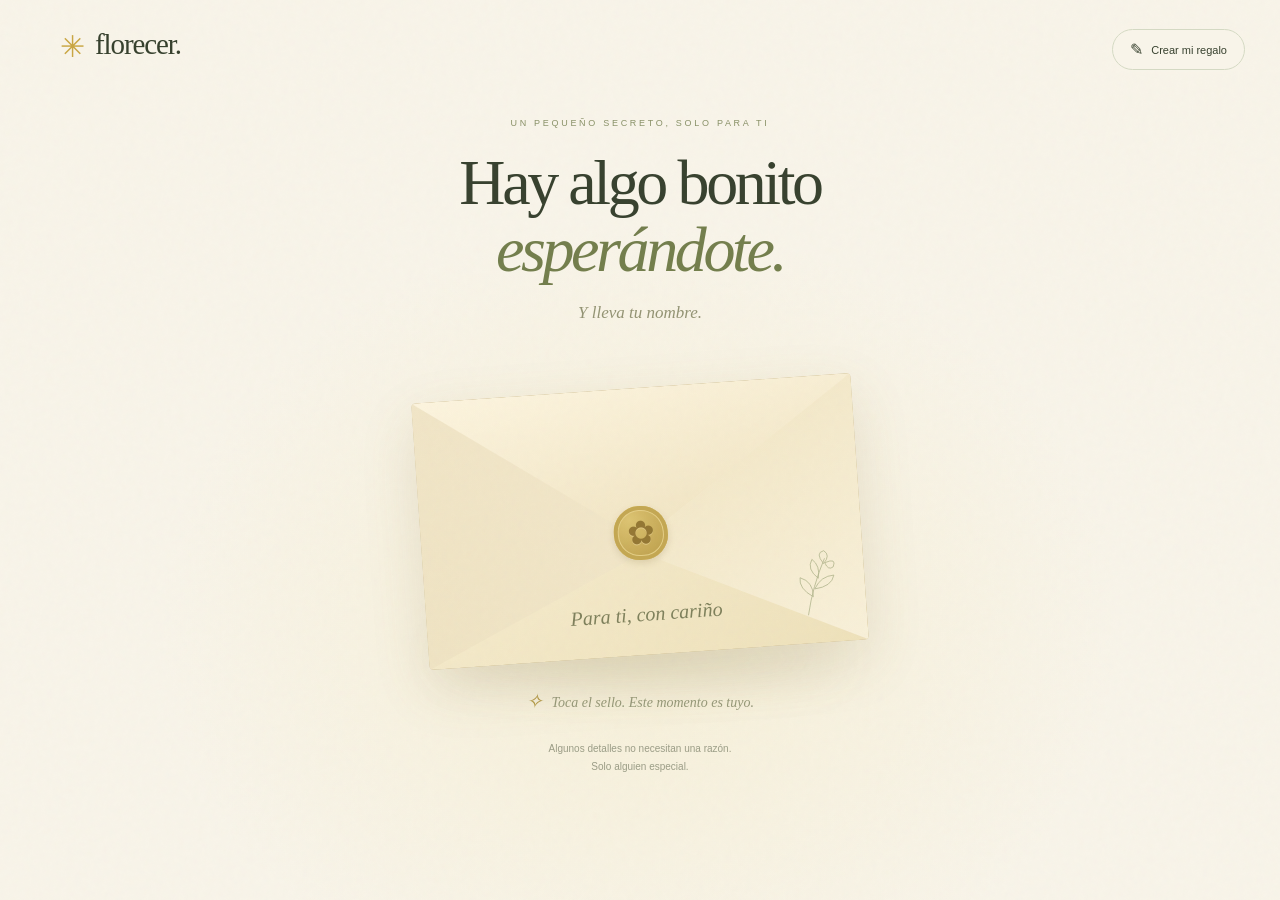
==== index.html @ d20fc28a "Add interactive 3D yellow flower gifts and standalone gift editor" ====
<!DOCTYPE html>
<html lang="es">
<head>
<meta charset="utf-8"><meta name="viewport" content="width=device-width,initial-scale=1"><meta name="theme-color" content="#f8f4e9">
<meta name="description" content="Un ramo de flores amarillas que guarda palabras para ti.">
<title>Un jardín solo para ti · florecer.</title>
<style>:root{--paper:#f8f4e9;--ink:#37412e;--muted:#7c816a;--olive:#737e4c;--line:#dedfca;--gold:#d2ad4f;--serif:Georgia,'Times New Roman',serif}*{box-sizing:border-box}body{margin:0;color:var(--ink);background:var(--paper);font-family:'Segoe UI',Arial,sans-serif;-webkit-font-smoothing:antialiased;overflow-x:clip}button,input,textarea{font:inherit}button{cursor:pointer;color:inherit}button:focus-visible,canvas:focus-visible{outline:2px solid #a88324;outline-offset:6px}button{touch-action:manipulation}button:disabled{cursor:default}[hidden]{display:none!important}::selection{background:#f1d995}body::before{content:"";position:fixed;inset:0;opacity:.13;pointer-events:none;z-index:6;background-image:url("data:image/svg+xml,%3Csvg viewBox='0 0 180 180' xmlns='http://www.w3.org/2000/svg'%3E%3Cfilter id='n'%3E%3CfeTurbulence type='fractalNoise' baseFrequency='.72' numOctaves='3' stitchTiles='stitch'/%3E%3C/filter%3E%3Cpath fill='%23998e62' filter='url(%23n)' opacity='.2' d='M0 0h180v180H0z'/%3E%3C/svg%3E")}.brand-bar{height:92px;max-width:1400px;padding:0 60px;margin:auto;display:flex;justify-content:space-between;align-items:center;position:relative;z-index:8}.brand{font:29px var(--serif);letter-spacing:-1.1px}.brand>span{color:#c9a643;display:inline-block;font-size:30px;vertical-align:-3px;margin-right:5px}.brand-note{font-size:9px;color:#98997e;letter-spacing:2px}.eyebrow{font-size:9px;letter-spacing:2.7px;color:#899167;font-weight:500;margin:0 0 22px}h1{font:normal clamp(48px,5.7vw,77px)/1.04 var(--serif);letter-spacing:-3.4px;margin:0}h1 em{color:var(--olive);font-weight:400}button{transition:background .2s,transform .2s}.primary{border:1px solid #485739;border-radius:4px;background:#485739;color:#fffbed;padding:16px 24px;font-size:12px;display:inline-flex;align-items:center;justify-content:center;gap:28px;min-height:49px}.primary:hover{background:#5d6b45;transform:translateY(-2px)}.primary span{font-size:20px}.welcome{min-height:calc(100svh - 92px);text-align:center;padding:26px 24px 30px;display:flex;align-items:center;flex-direction:column;background:radial-gradient(ellipse at 50% 66%,#f2e5b050,transparent 53%)}.intro-copy{position:relative;z-index:2}.welcome h1{font-size:clamp(47px,5vw,67px)}.welcome-name{font:italic 17px var(--serif);color:#939373;margin:20px 0 0;overflow-wrap:anywhere}.envelope-scene{width:min(440px,84vw);height:292px;position:relative;perspective:1400px;margin-top:40px;flex:none}.envelope{border:0;padding:0;position:absolute;inset:25px 0 0;display:block;background:transparent;text-align:center;transform:rotate(-4deg);transition:transform .9s;isolation:isolate}.envelope:hover{transform:rotate(-2deg) translateY(-5px)}.envelope-back,.envelope-front,.envelope-fold-left,.envelope-fold-right,.envelope-flap{position:absolute;inset:0;border-radius:4px;display:block}.envelope-back{background:#d9c99f;border:1px solid #d5c59c;box-shadow:0 20px 55px #7d6e3626}.envelope-front{background:linear-gradient(145deg,#f8efd5,#eee1ba);clip-path:polygon(0 0,50% 53%,100% 0,100% 100%,0 100%);z-index:4}.envelope-fold-left{background:linear-gradient(45deg,#efe3c3,#f3e8cd);clip-path:polygon(0 0,55% 58%,0 100%);z-index:5}.envelope-fold-right{background:linear-gradient(145deg,#eee0b9,#f8f0d9);clip-path:polygon(100% 0,45% 58%,100% 100%);z-index:5}.envelope-flap{background:linear-gradient(170deg,#fcf4de,#e8d8ae);clip-path:polygon(0 0,100% 0,50% 57%);transform-origin:top;transition:transform 1s cubic-bezier(.4,0,.2,1),filter 1s;z-index:7;backface-visibility:visible;filter:drop-shadow(0 3px 1px #72653f24)}.wax-seal{position:absolute;left:calc(50% - 27px);top:calc(53% - 24px);width:54px;height:54px;border-radius:48% 50% 46% 48%;background:radial-gradient(circle at 30% 25%,#ddc472,#b89945);box-shadow:0 3px 7px #816f3c33,inset 0 0 0 4px #c4a752,inset 0 0 0 5px #e4ce85;display:grid;place-items:center;z-index:8;transition:opacity .35s,transform .6s}.wax-seal span{font-size:33px;color:#947733;text-shadow:0 1px #e0c883}.envelope-to{position:absolute;bottom:29px;left:30px;right:30px;font:italic 20px var(--serif);color:#7e805b;z-index:6;overflow-wrap:anywhere}.envelope-sprig{position:absolute;bottom:21px;right:24px;width:53px;transform:rotate(14deg);z-index:6;opacity:.55;pointer-events:none}.envelope-letter{position:absolute;top:12px;left:7%;width:86%;height:90%;background:#fffdf4;box-shadow:0 0 8px #66532f13;border:1px solid #e6debc;padding:28px 15px;display:flex;flex-direction:column;align-items:center;justify-content:center;z-index:2;transition:transform 1.1s .45s cubic-bezier(.3,.1,.2,1)}.letter-sprig{font-size:28px;color:#ccb457;margin-bottom:12px}.letter-teaser{font:italic 23px/1.3 var(--serif);color:#77834e}.letter-teaser-sign{font-size:10px;letter-spacing:.8px;color:#9c9a7d;margin-top:14px}.envelope-shadow{position:absolute;bottom:-20px;left:5%;width:90%;height:35px;background:#8b76452b;filter:blur(24px);border-radius:50%}.envelope-instruction{font:italic 14px var(--serif);color:#979a7a;margin-top:34px}.tiny-star{color:#b39842;font-size:20px;vertical-align:-1px;margin-right:5px}.welcome-foot{font-size:10px;line-height:1.8;color:#9b9d86;margin:27px 0 0}.envelope-scene.is-open .envelope{transform:rotate(0) translateY(24px);cursor:default}.envelope-scene.is-open .envelope-flap{transform:rotateX(180deg);filter:brightness(.97);z-index:1}.envelope-scene.is-open .wax-seal{opacity:0;transform:scale(1.4) rotate(25deg)}.envelope-scene.is-open .envelope-letter{transform:translateY(-125px)}.envelope-scene.is-open .envelope-to{opacity:.65}.reveal-button{margin-top:34px;animation:arrive .6s both}.welcome.leaving{animation:leave .7s both;pointer-events:none}.garden{max-width:1360px;padding:18px 60px 0;margin:auto;animation:arrive 1.2s both}.garden-heading{display:flex;align-items:flex-end;justify-content:space-between;gap:25px}.garden-heading h1{font-size:clamp(46px,4.4vw,64px)}.garden-heading .eyebrow{margin-bottom:17px}.garden-subtitle{font:italic 16px/1.7 var(--serif);color:#8e9376;max-width:250px;margin:0 35px 5px 0}.garden-layout{display:grid;grid-template-columns:1.2fr 1fr;align-items:center;gap:42px;margin-top:2px}.bouquet-panel{position:relative;min-width:0}.scene{position:relative;width:100%;height:590px;margin-top:-6px}.scene canvas{width:100%;height:100%;display:block;cursor:grab;touch-action:pan-y;position:relative;z-index:2}.scene canvas:active{cursor:grabbing}.scene-aura{position:absolute;inset:8% -10% 22%;background:radial-gradient(ellipse,#f1df9950,transparent 69%);pointer-events:none}.scene-spark{position:absolute;color:#c0ae66;pointer-events:none;font-size:23px}.spark-a{left:4%;top:28%}.spark-b{right:4%;top:65%;font-size:17px}.scene-controls{display:flex;justify-content:center;align-items:center;gap:14px;position:relative;z-index:3;margin-top:-24px}.scene-controls button{background:#f9f7ed;border:1px solid #dcdfcc;border-radius:50%;width:36px;height:36px;font:19px var(--serif)}.scene-controls button:hover{background:#eee8cf}.scene-controls span{font-size:10px;letter-spacing:.3px;color:#7b8566}.flower-picker{display:flex;justify-content:center;gap:8px;margin:22px 0 0;flex-wrap:wrap}.flower-choice{width:34px;height:34px;background:transparent;border:1px solid #d7daca;border-radius:50%;font:italic 13px var(--serif);position:relative}.flower-choice:hover,.flower-choice.selected{background:#e5d690;border-color:#bda24c;color:#4d5533;transform:translateY(-3px)}.flower-choice.found::after{content:"";position:absolute;bottom:-6px;left:calc(50% - 2px);width:4px;height:4px;background:#95a26b;border-radius:50%}.picker-caption{text-align:center;color:#92977d;font-size:10px;margin:17px 0 0;min-height:14px}.message-column{max-width:475px;padding-top:16px;position:relative}.message-card{background:#fffdf5;border:1px solid #e3dfc9;border-radius:2px;padding:37px 36px 27px;box-shadow:0 16px 45px #7b704b09;position:relative;transform:rotate(1deg);min-height:360px}.message-card::before{content:"";position:absolute;width:82px;height:23px;left:calc(50% - 41px);top:-12px;transform:rotate(-5deg);background:#e8dca48a}.message-card.changing{animation:card-in .5s}.card-corner{position:absolute;right:22px;top:21px;color:#c8b96b;font-size:23px}.card-category{font-size:8px;letter-spacing:1.8px;color:#9b9c79;margin:0 23px 22px 0}.message-card h2{font:normal 35px/1.15 var(--serif);letter-spacing:-1.2px;margin:0 0 24px;color:#657347;overflow-wrap:anywhere}.card-message{font:16px/1.85 var(--serif);color:#74785f;white-space:pre-wrap;overflow-wrap:anywhere;margin:0}.card-signature{font:italic 21px var(--serif);color:#89935d;margin:23px 0 0;overflow-wrap:anywhere}.card-bottom{display:flex;align-items:center;gap:11px;border-top:1px solid #e8e6d5;padding-top:17px;margin-top:24px;font-size:9px;letter-spacing:.3px;color:#999c81}.mini-flower{font-size:24px;color:#c4a952}.letter-link{border:0;border-bottom:1px solid #c4c9b0;background:transparent;color:#859071;padding:5px 0;font-size:10px;margin-top:22px}.completion{display:flex;gap:14px;align-items:center;margin-top:23px;color:#8c956d;animation:arrive .6s}.completion>span{font:36px var(--serif);color:#c4ac65}.completion p{font:italic 16px/1.5 var(--serif);margin:0}.completion strong{font-weight:400}.garden-footer{margin-top:40px;border-top:1px solid var(--line);padding:24px 0;display:flex;justify-content:space-between;gap:18px;font-size:10px;color:#92977c}.garden-footer button{padding:0;border:0;background:transparent;font-size:10px;color:#808c69}.scene-fallback{position:absolute;inset:0;display:flex;align-items:center;justify-content:center;flex-direction:column;text-align:center;color:#859066;gap:20px;font:italic 19px/1.6 var(--serif)}.scene-fallback>span{font-size:65px;letter-spacing:-15px}.petal-layer{position:fixed;inset:0;pointer-events:none;z-index:20;overflow:hidden}.falling-petal{position:absolute;left:var(--x);top:-30px;width:var(--s);height:calc(var(--s)*1.7);background:var(--color);border-radius:65% 15% 60% 20%;animation:fall var(--t) var(--delay) linear both}.no-js{background:#efe0a5;padding:20px;text-align:center}
@keyframes arrive{from{opacity:0;transform:translateY(18px)}to{opacity:1;transform:translateY(0)}}@keyframes leave{to{opacity:0;transform:translateY(-25px)}}@keyframes card-in{from{opacity:.4;transform:rotate(-1deg) translateY(8px)}to{opacity:1;transform:rotate(1deg)}}@keyframes fall{0%{opacity:0;transform:translate(0,-30px) rotate(0)}10%{opacity:.8}90%{opacity:.7}100%{opacity:0;transform:translate(var(--dx),110vh) rotate(630deg)}}
@media(min-width:1500px){.garden{padding-top:36px}.scene{height:660px}.welcome{padding-top:55px}.envelope-scene{margin-top:55px}}
@media(max-width:1000px){.brand-bar{padding:0 32px}.garden{padding:20px 32px 0}.garden-layout{gap:20px;grid-template-columns:1.1fr 1fr}.message-card{padding:31px 25px 24px}.scene{height:540px}.garden-subtitle{margin-right:0}.message-card h2{font-size:31px}.scene-controls{gap:8px}.scene-controls span{font-size:9px}}
@media(max-width:760px){.brand-bar{height:78px;padding:0 24px}.brand{font-size:26px}.brand-note{font-size:7px;letter-spacing:1.5px;max-width:100px;text-align:right;line-height:1.8}.welcome{padding:31px 20px 26px;min-height:calc(100svh - 78px)}.welcome h1{font-size:53px;letter-spacing:-2.7px}.welcome .eyebrow{font-size:8px;letter-spacing:1.7px}.welcome-name{font-size:16px}.envelope-scene{margin-top:44px;height:240px;width:min(380px,86vw)}.envelope-letter{padding:15px 12px}.letter-teaser{font-size:21px}.envelope-to{font-size:17px;bottom:24px}.envelope-sprig{width:42px;right:16px}.envelope-scene.is-open .envelope-letter{transform:translateY(-105px)}.welcome-foot{font-size:9px}.envelope-instruction{font-size:12px}.garden{padding:16px 21px 0}.garden-heading{display:block;text-align:center}.garden-heading h1{font-size:49px;letter-spacing:-2.5px}.garden-heading .eyebrow{font-size:8px;letter-spacing:2px;margin-bottom:16px}.garden-subtitle{font-size:13px;line-height:1.7;max-width:none;margin:17px 0 0}.garden-layout{display:flex;flex-direction:column;gap:31px}.bouquet-panel{width:100%;max-width:560px}.scene{height:500px;margin-top:-7px}.scene-controls{margin-top:-25px;gap:10px}.scene-controls span{font-size:9px}.scene-controls button{width:34px;height:34px}.flower-picker{gap:7px;margin-top:18px}.flower-choice{width:32px;height:32px}.picker-caption{font-size:9px}.message-column{padding-top:0;width:100%;max-width:500px}.message-card{min-height:0;padding:33px 27px 25px}.message-card h2{font-size:32px}.card-message{font-size:16px;line-height:1.8}.card-category{font-size:8px}.letter-link{font-size:11px}.garden-footer{margin-top:35px;flex-direction:column;align-items:center;font-size:9px;line-height:1.7;text-align:center;gap:14px}.garden-footer button{font-size:10px}.envelope-scene{flex-shrink:0}}
@media(max-width:380px){.welcome h1{font-size:45px}.envelope-scene{height:215px}.envelope-to{font-size:15px}.letter-teaser{font-size:18px}.scene{height:440px}.scene-controls{gap:6px}.scene-controls span{font-size:8px}.flower-picker{gap:5px}.flower-choice{width:29px;height:29px}.message-card{padding:31px 23px 24px}.brand-note{max-width:85px}}
.eyebrow{overflow-wrap:anywhere}.brand-bar,.garden,.welcome{overflow-x:clip}.welcome-name{transition:opacity .35s}.welcome:has(.envelope-scene.is-open) .welcome-name{opacity:0}
@media(max-width:760px){.garden-heading h1{font-size:clamp(34px,9.5vw,49px)}.welcome h1{font-size:clamp(44px,12vw,53px)}}
@media(prefers-reduced-motion:reduce){*,*::before,*::after{animation-duration:.01ms!important;animation-delay:0ms!important;transition-duration:.01ms!important;transition-delay:0ms!important;scroll-behavior:auto!important}.falling-petal{display:none}}
</style>
</head>
<body>
<noscript><p class="no-js">Este regalo necesita JavaScript para abrir su carta y sus flores. Ábrelo en tu navegador.</p></noscript>
<header class="brand-bar"><span class="brand"><span aria-hidden="true">✳</span> florecer.</span><span class="brand-note">HECHO PARA HACERTE SONREÍR</span></header>
<main>
  <section id="welcome" class="welcome" aria-labelledby="welcomeTitle">
    <div class="intro-copy"><p class="eyebrow">UN PEQUEÑO SECRETO, SOLO PARA TI</p><h1 id="welcomeTitle">Hay algo bonito<br><em>esperándote.</em></h1><p id="welcomeName" class="welcome-name">Y lleva tu nombre.</p></div>
    <div class="envelope-scene" id="envelopeScene">
      <div class="envelope-shadow"></div>
      <button class="envelope" id="openEnvelope" aria-label="Romper el sello y abrir la carta">
        <span class="envelope-back"></span>
        <span class="envelope-letter"><span class="letter-sprig" aria-hidden="true">✳</span><span class="letter-teaser">Hay personas que hacen<br>florecer lo que tocan.</span><span class="letter-teaser-sign">Tú eres una de ellas.</span></span>
        <span class="envelope-front"></span><span class="envelope-fold-left"></span><span class="envelope-fold-right"></span>
        <span class="envelope-flap"></span><span class="wax-seal"><span aria-hidden="true">✿</span></span>
        <span class="envelope-to" id="envelopeTo">Para ti, con cariño</span>
        <svg class="envelope-sprig" viewBox="0 0 100 140" aria-hidden="true"><g fill="none" stroke="#7a8851" stroke-width="1.4"><path d="M49 128Q47 73 60 17M52 92Q22 82 21 61Q47 64 52 92M52 77Q83 67 83 45Q59 51 52 77M55 56Q30 43 37 23Q55 32 55 56"/><path d="M60 27Q40 10 56 3Q71 9 60 27M62 25Q83 11 79 30Q71 39 62 25"/></g></svg>
      </button>
    </div>
    <div class="envelope-instruction" id="envelopeInstruction"><span class="tiny-star">✧</span> Toca el sello. Este momento es tuyo.</div>
    <button class="primary reveal-button" id="revealGarden" hidden>Descubrir mi ramo <span aria-hidden="true">↗</span></button>
    <p class="welcome-foot">Algunos detalles no necesitan una razón.<br>Solo alguien especial.</p>
  </section>
  <section id="garden" class="garden" hidden aria-labelledby="gardenTitle">
    <div class="garden-heading"><div><p class="eyebrow" id="gardenFor">UN JARDÍN SOLO PARA TI</p><h1 id="gardenTitle">Un poquito de sol.<br><em>Mucho cariño.</em></h1></div><p class="garden-subtitle">Ocho flores. Ocho cosas bonitas.<br>Y todas tienen algo que decirte.</p></div>
    <div class="garden-layout">
      <section class="bouquet-panel" aria-label="Tu ramo interactivo">
        <div class="scene-aura"></div><span class="scene-spark spark-a" aria-hidden="true">✧</span><span class="scene-spark spark-b" aria-hidden="true">✧</span>
        <div id="scene" class="scene"><canvas id="bouquetCanvas" tabindex="0" aria-label="Ramo en tres dimensiones. Arrastra para girar. Toca una flor para abrirla. Usa las flechas del teclado para girar y Enter para descubrir una flor."></canvas><div id="sceneFallback" class="scene-fallback" hidden><span aria-hidden="true">🌻 🌷 🌼</span><p>Tu ramo guarda ocho mensajes.<br>Abre cada flor con los botones de abajo.</p></div></div>
        <div class="scene-controls"><button id="rotateLeft" aria-label="Girar ramo a la izquierda">↶</button><span id="sceneHint">Arrastra para girar · toca una flor</span><button id="rotateRight" aria-label="Girar ramo a la derecha">↷</button><button id="resetView" aria-label="Volver a la vista inicial">⟲</button></div>
        <div class="flower-picker" id="flowerPicker" aria-label="Abrir las flores del ramo"></div>
        <p class="picker-caption" id="progressText" aria-live="polite">Cada flor es una pequeña sorpresa.</p>
      </section>
      <aside class="message-column">
        <article class="message-card" id="messageCard"><div class="card-corner" aria-hidden="true">✧</div><p class="card-category" id="cardCategory">ANTES DE QUE ABRAS LAS FLORES…</p><h2 id="cardTitle" tabindex="-1">Qué bonito que existas.</h2><p class="card-message" id="cardMessage"></p><p class="card-signature" id="cardSignature"></p><div class="card-bottom"><span class="mini-flower" id="cardIcon" aria-hidden="true">✿</span><span id="cardFoot">Un ramo que no se marchita.</span></div></article>
        <button class="letter-link" id="readLetter">↗ Volver a mi dedicatoria</button>
        <div id="completion" class="completion" hidden><span aria-hidden="true">♡</span><p>Las encontraste todas.<br><strong>Ahora lleva contigo todo este cariño.</strong></p></div>
      </aside>
    </div>
    <footer class="garden-footer"><span>Las flores se quedan aquí. El cariño va contigo.</span><button id="replayGift">Volver a abrir mi regalo ↗</button></footer>
  </section>
</main>
<div id="petals" class="petal-layer" aria-hidden="true"></div>
<script type="application/json" id="giftConfig">{"name": "", "from": "Con todo mi cariño ♡", "message": "Te regalo estas flores amarillas para recordarte algo sencillo: el mundo es más bonito contigo en él.\n\nOjalá la vida te devuelva, en momentos felices, toda la luz que compartes. Que te sobren los abrazos sinceros y las razones para ilusionarte.\n\nCada flor guarda algo que quiero decirte. Tócalas, ábrelas y quédate un ratito en este pequeño jardín. Es solo tuyo.", "notes": [{"title": "Eres un poquito de sol.", "message": "Hay personas que llegan y hacen que un día cualquiera se sienta especial. Tú tienes esa forma tan bonita de iluminarlo todo, incluso sin darte cuenta."}, {"title": "Mereces cosas bonitas.", "message": "Un amor que te cuide, amistades que te abracen y días que te hagan sonreír. Ojalá nunca te conformes con menos cariño del que mereces."}, {"title": "Florece a tu ritmo.", "message": "No tienes que tener todas las respuestas hoy. Date tiempo, cuídate mucho y recuerda: hasta las flores más bonitas necesitan sus días de lluvia."}, {"title": "Me encanta que seas tú.", "message": "Tu risa, tus ocurrencias, tu manera de mirar el mundo. Hay detalles tuyos que hacen de ti alguien imposible de repetir. No los cambies."}, {"title": "Que te sobren los motivos.", "message": "Para reír hasta que te duela la barriga. Para celebrar una buena noticia. Para volver a empezar. Para sentir que la vida también sabe ser dulce contigo."}, {"title": "Tus sueños también florecerán.", "message": "Ojalá vayas encontrando el camino hacia todo eso que te emociona. Y cuando dudes, recuerda que dentro de ti hay mucho más de lo que a veces alcanzas a ver."}, {"title": "Un abrazo, en forma de flor.", "message": "Para esos días en los que necesitas un poquito de calma: aquí hay alguien que se alegra de que existas. Respira. No tienes que poder con todo a la vez."}, {"title": "Qué bonito coincidir contigo.", "message": "Entre tantas personas y tantos caminos, la vida tuvo el detalle de ponerte en el mío. Estas flores son una pequeña manera de decirte cuánto lo agradezco."}]}</script>
<script id="three-engine">/* Three.js r160.1 · MIT License
The MIT License

Copyright © 2010-2023 three.js authors

Permission is hereby granted, free of charge, to any person obtaining a copy
of this software and associated documentation files (the "Software"), to deal
in the Software without restriction, including without limitation the rights
to use, copy, modify, merge, publish, distribute, sublicense, and/or sell
copies of the Software, and to permit persons to whom the Software is
furnished to do so, subject to the following conditions:

The above copyright notice and this permission notice shall be included in
all copies or substantial portions of the Software.

THE SOFTWARE IS PROVIDED "AS IS", WITHOUT WARRANTY OF ANY KIND, EXPRESS OR
IMPLIED, INCLUDING BUT NOT LIMITED TO THE WARRANTIES OF MERCHANTABILITY,
FITNESS FOR A PARTICULAR PURPOSE AND NONINFRINGEMENT. IN NO EVENT SHALL THE
AUTHORS OR COPYRIGHT HOLDERS BE LIABLE FOR ANY CLAIM, DAMAGES OR OTHER
LIABILITY, WHETHER IN AN ACTION OF CONTRACT, TORT OR OTHERWISE, ARISING FROM,
OUT OF OR IN CONNECTION WITH THE SOFTWARE OR THE USE OR OTHER DEALINGS IN
THE SOFTWARE.

*/
console.warn('Scripts "build/three.js" and "build/three.min.js" are deprecated with r150+, and will be removed with r160. Please use ES Modules or alternatives: https://threejs.org/docs/index.html#manual/en/introduction/Installation'),
/**
 * @license
 * Copyright 2010-2023 Three.js Authors
 * SPDX-License-Identifier: MIT
 */
function(t,e){"object"==typeof exports&&"undefined"!=typeof module?e(exports):"function"==typeof define&&define.amd?define(["exports"],e):e((t="undefined"!=typeof globalThis?globalThis:t||self).THREE={})}(this,(function(t){"use strict";const e="160",n=1,i=2,r=3,s=0,a=1,o=100,l=204,c=205,h=0,u=1,d=2,p=0,m=1,f=2,g=3,_=4,v=5,x=6,y="attached",M="detached",S=300,b=301,T=302,E=303,w=304,A=306,R=1e3,C=1001,L=1002,P=1003,I=1004,U=1005,D=1006,N=1007,O=1008,F=1009,B=1012,z=1013,G=1014,H=1015,V=1016,k=1017,W=1018,X=1020,j=1023,q=1026,Y=1027,Z=1029,J=1031,K=1033,$=33776,Q=33777,tt=33778,et=33779,nt=35840,it=35841,rt=35842,st=35843,at=36196,ot=37492,lt=37496,ct=37808,ht=37809,ut=37810,dt=37811,pt=37812,mt=37813,ft=37814,gt=37815,_t=37816,vt=37817,xt=37818,yt=37819,Mt=37820,St=37821,bt=36492,Tt=36494,Et=36495,wt=36284,At=36285,Rt=36286,Ct=2300,Lt=2301,Pt=2302,It=2400,Ut=2401,Dt=2402,Nt=2500,Ot=2501,Ft=3e3,Bt=3001,zt="",Gt="srgb",Ht="srgb-linear",Vt="display-p3",kt="display-p3-linear",Wt="linear",Xt="srgb",jt="rec709",qt="p3",Yt=7680,Zt=35044,Jt="300 es",Kt=1035,$t=2e3,Qt=2001;class te{addEventListener(t,e){void 0===this._listeners&&(this._listeners={});const n=this._listeners;void 0===n[t]&&(n[t]=[]),-1===n[t].indexOf(e)&&n[t].push(e)}hasEventListener(t,e){if(void 0===this._listeners)return!1;const n=this._listeners;return void 0!==n[t]&&-1!==n[t].indexOf(e)}removeEventListener(t,e){if(void 0===this._listeners)return;const n=this._listeners[t];if(void 0!==n){const t=n.indexOf(e);-1!==t&&n.splice(t,1)}}dispatchEvent(t){if(void 0===this._listeners)return;const e=this._listeners[t.type];if(void 0!==e){t.target=this;const n=e.slice(0);for(let e=0,i=n.length;e<i;e++)n[e].call(this,t);t.target=null}}}const ee=["00","01","02","03","04","05","06","07","08","09","0a","0b","0c","0d","0e","0f","10","11","12","13","14","15","16","17","18","19","1a","1b","1c","1d","1e","1f","20","21","22","23","24","25","26","27","28","29","2a","2b","2c","2d","2e","2f","30","31","32","33","34","35","36","37","38","39","3a","3b","3c","3d","3e","3f","40","41","42","43","44","45","46","47","48","49","4a","4b","4c","4d","4e","4f","50","51","52","53","54","55","56","57","58","59","5a","5b","5c","5d","5e","5f","60","61","62","63","64","65","66","67","68","69","6a","6b","6c","6d","6e","6f","70","71","72","73","74","75","76","77","78","79","7a","7b","7c","7d","7e","7f","80","81","82","83","84","85","86","87","88","89","8a","8b","8c","8d","8e","8f","90","91","92","93","94","95","96","97","98","99","9a","9b","9c","9d","9e","9f","a0","a1","a2","a3","a4","a5","a6","a7","a8","a9","aa","ab","ac","ad","ae","af","b0","b1","b2","b3","b4","b5","b6","b7","b8","b9","ba","bb","bc","bd","be","bf","c0","c1","c2","c3","c4","c5","c6","c7","c8","c9","ca","cb","cc","cd","ce","cf","d0","d1","d2","d3","d4","d5","d6","d7","d8","d9","da","db","dc","dd","de","df","e0","e1","e2","e3","e4","e5","e6","e7","e8","e9","ea","eb","ec","ed","ee","ef","f0","f1","f2","f3","f4","f5","f6","f7","f8","f9","fa","fb","fc","fd","fe","ff"];let ne=1234567;const ie=Math.PI/180,re=180/Math.PI;function se(){const t=4294967295*Math.random()|0,e=4294967295*Math.random()|0,n=4294967295*Math.random()|0,i=4294967295*Math.random()|0;return(ee[255&t]+ee[t>>8&255]+ee[t>>16&255]+ee[t>>24&255]+"-"+ee[255&e]+ee[e>>8&255]+"-"+ee[e>>16&15|64]+ee[e>>24&255]+"-"+ee[63&n|128]+ee[n>>8&255]+"-"+ee[n>>16&255]+ee[n>>24&255]+ee[255&i]+ee[i>>8&255]+ee[i>>16&255]+ee[i>>24&255]).toLowerCase()}function ae(t,e,n){return Math.max(e,Math.min(n,t))}function oe(t,e){return(t%e+e)%e}function le(t,e,n){return(1-n)*t+n*e}function ce(t){return 0==(t&t-1)&&0!==t}function he(t){return Math.pow(2,Math.floor(Math.log(t)/Math.LN2))}function ue(t,e){switch(e.constructor){case Float32Array:return t;case Uint32Array:return t/4294967295;case Uint16Array:return t/65535;case Uint8Array:return t/255;case Int32Array:return Math.max(t/2147483647,-1);case Int16Array:return Math.max(t/32767,-1);case Int8Array:return Math.max(t/127,-1);default:throw new Error("Invalid component type.")}}function de(t,e){switch(e.constructor){case Float32Array:return t;case Uint32Array:return Math.round(4294967295*t);case Uint16Array:return Math.round(65535*t);case Uint8Array:return Math.round(255*t);case Int32Array:return Math.round(2147483647*t);case Int16Array:return Math.round(32767*t);case Int8Array:return Math.round(127*t);default:throw new Error("Invalid component type.")}}const pe={DEG2RAD:ie,RAD2DEG:re,generateUUID:se,clamp:ae,euclideanModulo:oe,mapLinear:function(t,e,n,i,r){return i+(t-e)*(r-i)/(n-e)},inverseLerp:function(t,e,n){return t!==e?(n-t)/(e-t):0},lerp:le,damp:function(t,e,n,i){return le(t,e,1-Math.exp(-n*i))},pingpong:function(t,e=1){return e-Math.abs(oe(t,2*e)-e)},smoothstep:function(t,e,n){return t<=e?0:t>=n?1:(t=(t-e)/(n-e))*t*(3-2*t)},smootherstep:function(t,e,n){return t<=e?0:t>=n?1:(t=(t-e)/(n-e))*t*t*(t*(6*t-15)+10)},randInt:function(t,e){return t+Math.floor(Math.random()*(e-t+1))},randFloat:function(t,e){return t+Math.random()*(e-t)},randFloatSpread:function(t){return t*(.5-Math.random())},seededRandom:function(t){void 0!==t&&(ne=t);let e=ne+=1831565813;return e=Math.imul(e^e>>>15,1|e),e^=e+Math.imul(e^e>>>7,61|e),((e^e>>>14)>>>0)/4294967296},degToRad:function(t){return t*ie},radToDeg:function(t){return t*re},isPowerOfTwo:ce,ceilPowerOfTwo:function(t){return Math.pow(2,Math.ceil(Math.log(t)/Math.LN2))},floorPowerOfTwo:he,setQuaternionFromProperEuler:function(t,e,n,i,r){const s=Math.cos,a=Math.sin,o=s(n/2),l=a(n/2),c=s((e+i)/2),h=a((e+i)/2),u=s((e-i)/2),d=a((e-i)/2),p=s((i-e)/2),m=a((i-e)/2);switch(r){case"XYX":t.set(o*h,l*u,l*d,o*c);break;case"YZY":t.set(l*d,o*h,l*u,o*c);break;case"ZXZ":t.set(l*u,l*d,o*h,o*c);break;case"XZX":t.set(o*h,l*m,l*p,o*c);break;case"YXY":t.set(l*p,o*h,l*m,o*c);break;case"ZYZ":t.set(l*m,l*p,o*h,o*c);break;default:console.warn("THREE.MathUtils: .setQuaternionFromProperEuler() encountered an unknown order: "+r)}},normalize:de,denormalize:ue};class me{constructor(t=0,e=0){me.prototype.isVector2=!0,this.x=t,this.y=e}get width(){return this.x}set width(t){this.x=t}get height(){return this.y}set height(t){this.y=t}set(t,e){return this.x=t,this.y=e,this}setScalar(t){return this.x=t,this.y=t,this}setX(t){return this.x=t,this}setY(t){return this.y=t,this}setComponent(t,e){switch(t){case 0:this.x=e;break;case 1:this.y=e;break;default:throw new Error("index is out of range: "+t)}return this}getComponent(t){switch(t){case 0:return this.x;case 1:return this.y;default:throw new Error("index is out of range: "+t)}}clone(){return new this.constructor(this.x,this.y)}copy(t){return this.x=t.x,this.y=t.y,this}add(t){return this.x+=t.x,this.y+=t.y,this}addScalar(t){return this.x+=t,this.y+=t,this}addVectors(t,e){return this.x=t.x+e.x,this.y=t.y+e.y,this}addScaledVector(t,e){return this.x+=t.x*e,this.y+=t.y*e,this}sub(t){return this.x-=t.x,this.y-=t.y,this}subScalar(t){return this.x-=t,this.y-=t,this}subVectors(t,e){return this.x=t.x-e.x,this.y=t.y-e.y,this}multiply(t){return this.x*=t.x,this.y*=t.y,this}multiplyScalar(t){return this.x*=t,this.y*=t,this}divide(t){return this.x/=t.x,this.y/=t.y,this}divideScalar(t){return this.multiplyScalar(1/t)}applyMatrix3(t){const e=this.x,n=this.y,i=t.elements;return this.x=i[0]*e+i[3]*n+i[6],this.y=i[1]*e+i[4]*n+i[7],this}min(t){return this.x=Math.min(this.x,t.x),this.y=Math.min(this.y,t.y),this}max(t){return this.x=Math.max(this.x,t.x),this.y=Math.max(this.y,t.y),this}clamp(t,e){return this.x=Math.max(t.x,Math.min(e.x,this.x)),this.y=Math.max(t.y,Math.min(e.y,this.y)),this}clampScalar(t,e){return this.x=Math.max(t,Math.min(e,this.x)),this.y=Math.max(t,Math.min(e,this.y)),this}clampLength(t,e){const n=this.length();return this.divideScalar(n||1).multiplyScalar(Math.max(t,Math.min(e,n)))}floor(){return this.x=Math.floor(this.x),this.y=Math.floor(this.y),this}ceil(){return this.x=Math.ceil(this.x),this.y=Math.ceil(this.y),this}round(){return this.x=Math.round(this.x),this.y=Math.round(this.y),this}roundToZero(){return this.x=Math.trunc(this.x),this.y=Math.trunc(this.y),this}negate(){return this.x=-this.x,this.y=-this.y,this}dot(t){return this.x*t.x+this.y*t.y}cross(t){return this.x*t.y-this.y*t.x}lengthSq(){return this.x*this.x+this.y*this.y}length(){return Math.sqrt(this.x*this.x+this.y*this.y)}manhattanLength(){return Math.abs(this.x)+Math.abs(this.y)}normalize(){return this.divideScalar(this.length()||1)}angle(){return Math.atan2(-this.y,-this.x)+Math.PI}angleTo(t){const e=Math.sqrt(this.lengthSq()*t.lengthSq());if(0===e)return Math.PI/2;const n=this.dot(t)/e;return Math.acos(ae(n,-1,1))}distanceTo(t){return Math.sqrt(this.distanceToSquared(t))}distanceToSquared(t){const e=this.x-t.x,n=this.y-t.y;return e*e+n*n}manhattanDistanceTo(t){return Math.abs(this.x-t.x)+Math.abs(this.y-t.y)}setLength(t){return this.normalize().multiplyScalar(t)}lerp(t,e){return this.x+=(t.x-this.x)*e,this.y+=(t.y-this.y)*e,this}lerpVectors(t,e,n){return this.x=t.x+(e.x-t.x)*n,this.y=t.y+(e.y-t.y)*n,this}equals(t){return t.x===this.x&&t.y===this.y}fromArray(t,e=0){return this.x=t[e],this.y=t[e+1],this}toArray(t=[],e=0){return t[e]=this.x,t[e+1]=this.y,t}fromBufferAttribute(t,e){return this.x=t.getX(e),this.y=t.getY(e),this}rotateAround(t,e){const n=Math.cos(e),i=Math.sin(e),r=this.x-t.x,s=this.y-t.y;return this.x=r*n-s*i+t.x,this.y=r*i+s*n+t.y,this}random(){return this.x=Math.random(),this.y=Math.random(),this}*[Symbol.iterator](){yield this.x,yield this.y}}class fe{constructor(t,e,n,i,r,s,a,o,l){fe.prototype.isMatrix3=!0,this.elements=[1,0,0,0,1,0,0,0,1],void 0!==t&&this.set(t,e,n,i,r,s,a,o,l)}set(t,e,n,i,r,s,a,o,l){const c=this.elements;return c[0]=t,c[1]=i,c[2]=a,c[3]=e,c[4]=r,c[5]=o,c[6]=n,c[7]=s,c[8]=l,this}identity(){return this.set(1,0,0,0,1,0,0,0,1),this}copy(t){const e=this.elements,n=t.elements;return e[0]=n[0],e[1]=n[1],e[2]=n[2],e[3]=n[3],e[4]=n[4],e[5]=n[5],e[6]=n[6],e[7]=n[7],e[8]=n[8],this}extractBasis(t,e,n){return t.setFromMatrix3Column(this,0),e.setFromMatrix3Column(this,1),n.setFromMatrix3Column(this,2),this}setFromMatrix4(t){const e=t.elements;return this.set(e[0],e[4],e[8],e[1],e[5],e[9],e[2],e[6],e[10]),this}multiply(t){return this.multiplyMatrices(this,t)}premultiply(t){return this.multiplyMatrices(t,this)}multiplyMatrices(t,e){const n=t.elements,i=e.elements,r=this.elements,s=n[0],a=n[3],o=n[6],l=n[1],c=n[4],h=n[7],u=n[2],d=n[5],p=n[8],m=i[0],f=i[3],g=i[6],_=i[1],v=i[4],x=i[7],y=i[2],M=i[5],S=i[8];return r[0]=s*m+a*_+o*y,r[3]=s*f+a*v+o*M,r[6]=s*g+a*x+o*S,r[1]=l*m+c*_+h*y,r[4]=l*f+c*v+h*M,r[7]=l*g+c*x+h*S,r[2]=u*m+d*_+p*y,r[5]=u*f+d*v+p*M,r[8]=u*g+d*x+p*S,this}multiplyScalar(t){const e=this.elements;return e[0]*=t,e[3]*=t,e[6]*=t,e[1]*=t,e[4]*=t,e[7]*=t,e[2]*=t,e[5]*=t,e[8]*=t,this}determinant(){const t=this.elements,e=t[0],n=t[1],i=t[2],r=t[3],s=t[4],a=t[5],o=t[6],l=t[7],c=t[8];return e*s*c-e*a*l-n*r*c+n*a*o+i*r*l-i*s*o}invert(){const t=this.elements,e=t[0],n=t[1],i=t[2],r=t[3],s=t[4],a=t[5],o=t[6],l=t[7],c=t[8],h=c*s-a*l,u=a*o-c*r,d=l*r-s*o,p=e*h+n*u+i*d;if(0===p)return this.set(0,0,0,0,0,0,0,0,0);const m=1/p;return t[0]=h*m,t[1]=(i*l-c*n)*m,t[2]=(a*n-i*s)*m,t[3]=u*m,t[4]=(c*e-i*o)*m,t[5]=(i*r-a*e)*m,t[6]=d*m,t[7]=(n*o-l*e)*m,t[8]=(s*e-n*r)*m,this}transpose(){let t;const e=this.elements;return t=e[1],e[1]=e[3],e[3]=t,t=e[2],e[2]=e[6],e[6]=t,t=e[5],e[5]=e[7],e[7]=t,this}getNormalMatrix(t){return this.setFromMatrix4(t).invert().transpose()}transposeIntoArray(t){const e=this.elements;return t[0]=e[0],t[1]=e[3],t[2]=e[6],t[3]=e[1],t[4]=e[4],t[5]=e[7],t[6]=e[2],t[7]=e[5],t[8]=e[8],this}setUvTransform(t,e,n,i,r,s,a){const o=Math.cos(r),l=Math.sin(r);return this.set(n*o,n*l,-n*(o*s+l*a)+s+t,-i*l,i*o,-i*(-l*s+o*a)+a+e,0,0,1),this}scale(t,e){return this.premultiply(ge.makeScale(t,e)),this}rotate(t){return this.premultiply(ge.makeRotation(-t)),this}translate(t,e){return this.premultiply(ge.makeTranslation(t,e)),this}makeTranslation(t,e){return t.isVector2?this.set(1,0,t.x,0,1,t.y,0,0,1):this.set(1,0,t,0,1,e,0,0,1),this}makeRotation(t){const e=Math.cos(t),n=Math.sin(t);return this.set(e,-n,0,n,e,0,0,0,1),this}makeScale(t,e){return this.set(t,0,0,0,e,0,0,0,1),this}equals(t){const e=this.elements,n=t.elements;for(let t=0;t<9;t++)if(e[t]!==n[t])return!1;return!0}fromArray(t,e=0){for(let n=0;n<9;n++)this.elements[n]=t[n+e];return this}toArray(t=[],e=0){const n=this.elements;return t[e]=n[0],t[e+1]=n[1],t[e+2]=n[2],t[e+3]=n[3],t[e+4]=n[4],t[e+5]=n[5],t[e+6]=n[6],t[e+7]=n[7],t[e+8]=n[8],t}clone(){return(new this.constructor).fromArray(this.elements)}}const ge=new fe;function _e(t){for(let e=t.length-1;e>=0;--e)if(t[e]>=65535)return!0;return!1}const ve={Int8Array:Int8Array,Uint8Array:Uint8Array,Uint8ClampedArray:Uint8ClampedArray,Int16Array:Int16Array,Uint16Array:Uint16Array,Int32Array:Int32Array,Uint32Array:Uint32Array,Float32Array:Float32Array,Float64Array:Float64Array};function xe(t,e){return new ve[t](e)}function ye(t){return document.createElementNS("http://www.w3.org/1999/xhtml",t)}function Me(){const t=ye("canvas");return t.style.display="block",t}const Se={};function be(t){t in Se||(Se[t]=!0,console.warn(t))}const Te=(new fe).set(.8224621,.177538,0,.0331941,.9668058,0,.0170827,.0723974,.9105199),Ee=(new fe).set(1.2249401,-.2249404,0,-.0420569,1.0420571,0,-.0196376,-.0786361,1.0982735),we={[Ht]:{transfer:Wt,primaries:jt,toReference:t=>t,fromReference:t=>t},[Gt]:{transfer:Xt,primaries:jt,toReference:t=>t.convertSRGBToLinear(),fromReference:t=>t.convertLinearToSRGB()},[kt]:{transfer:Wt,primaries:qt,toReference:t=>t.applyMatrix3(Ee),fromReference:t=>t.applyMatrix3(Te)},[Vt]:{transfer:Xt,primaries:qt,toReference:t=>t.convertSRGBToLinear().applyMatrix3(Ee),fromReference:t=>t.applyMatrix3(Te).convertLinearToSRGB()}},Ae=new Set([Ht,kt]),Re={enabled:!0,_workingColorSpace:Ht,get workingColorSpace(){return this._workingColorSpace},set workingColorSpace(t){if(!Ae.has(t))throw new Error(`Unsupported working color space, "${t}".`);this._workingColorSpace=t},convert:function(t,e,n){if(!1===this.enabled||e===n||!e||!n)return t;const i=we[e].toReference;return(0,we[n].fromReference)(i(t))},fromWorkingColorSpace:function(t,e){return this.convert(t,this._workingColorSpace,e)},toWorkingColorSpace:function(t,e){return this.convert(t,e,this._workingColorSpace)},getPrimaries:function(t){return we[t].primaries},getTransfer:function(t){return t===zt?Wt:we[t].transfer}};function Ce(t){return t<.04045?.0773993808*t:Math.pow(.9478672986*t+.0521327014,2.4)}function Le(t){return t<.0031308?12.92*t:1.055*Math.pow(t,.41666)-.055}let Pe;class Ie{static getDataURL(t){if(/^data:/i.test(t.src))return t.src;if("undefined"==typeof HTMLCanvasElement)return t.src;let e;if(t instanceof HTMLCanvasElement)e=t;else{void 0===Pe&&(Pe=ye("canvas")),Pe.width=t.width,Pe.height=t.height;const n=Pe.getContext("2d");t instanceof ImageData?n.putImageData(t,0,0):n.drawImage(t,0,0,t.width,t.height),e=Pe}return e.width>2048||e.height>2048?(console.warn("THREE.ImageUtils.getDataURL: Image converted to jpg for performance reasons",t),e.toDataURL("image/jpeg",.6)):e.toDataURL("image/png")}static sRGBToLinear(t){if("undefined"!=typeof HTMLImageElement&&t instanceof HTMLImageElement||"undefined"!=typeof HTMLCanvasElement&&t instanceof HTMLCanvasElement||"undefined"!=typeof ImageBitmap&&t instanceof ImageBitmap){const e=ye("canvas");e.width=t.width,e.height=t.height;const n=e.getContext("2d");n.drawImage(t,0,0,t.width,t.height);const i=n.getImageData(0,0,t.width,t.height),r=i.data;for(let t=0;t<r.length;t++)r[t]=255*Ce(r[t]/255);return n.putImageData(i,0,0),e}if(t.data){const e=t.data.slice(0);for(let t=0;t<e.length;t++)e instanceof Uint8Array||e instanceof Uint8ClampedArray?e[t]=Math.floor(255*Ce(e[t]/255)):e[t]=Ce(e[t]);return{data:e,width:t.width,height:t.height}}return console.warn("THREE.ImageUtils.sRGBToLinear(): Unsupported image type. No color space conversion applied."),t}}let Ue=0;class De{constructor(t=null){this.isSource=!0,Object.defineProperty(this,"id",{value:Ue++}),this.uuid=se(),this.data=t,this.version=0}set needsUpdate(t){!0===t&&this.version++}toJSON(t){const e=void 0===t||"string"==typeof t;if(!e&&void 0!==t.images[this.uuid])return t.images[this.uuid];const n={uuid:this.uuid,url:""},i=this.data;if(null!==i){let t;if(Array.isArray(i)){t=[];for(let e=0,n=i.length;e<n;e++)i[e].isDataTexture?t.push(Ne(i[e].image)):t.push(Ne(i[e]))}else t=Ne(i);n.url=t}return e||(t.images[this.uuid]=n),n}}function Ne(t){return"undefined"!=typeof HTMLImageElement&&t instanceof HTMLImageElement||"undefined"!=typeof HTMLCanvasElement&&t instanceof HTMLCanvasElement||"undefined"!=typeof ImageBitmap&&t instanceof ImageBitmap?Ie.getDataURL(t):t.data?{data:Array.from(t.data),width:t.width,height:t.height,type:t.data.constructor.name}:(console.warn("THREE.Texture: Unable to serialize Texture."),{})}let Oe=0;class Fe extends te{constructor(t=Fe.DEFAULT_IMAGE,e=Fe.DEFAULT_MAPPING,n=1001,i=1001,r=1006,s=1008,a=1023,o=1009,l=Fe.DEFAULT_ANISOTROPY,c=""){super(),this.isTexture=!0,Object.defineProperty(this,"id",{value:Oe++}),this.uuid=se(),this.name="",this.source=new De(t),this.mipmaps=[],this.mapping=e,this.channel=0,this.wrapS=n,this.wrapT=i,this.magFilter=r,this.minFilter=s,this.anisotropy=l,this.format=a,this.internalFormat=null,this.type=o,this.offset=new me(0,0),this.repeat=new me(1,1),this.center=new me(0,0),this.rotation=0,this.matrixAutoUpdate=!0,this.matrix=new fe,this.generateMipmaps=!0,this.premultiplyAlpha=!1,this.flipY=!0,this.unpackAlignment=4,"string"==typeof c?this.colorSpace=c:(be("THREE.Texture: Property .encoding has been replaced by .colorSpace."),this.colorSpace=c===Bt?Gt:zt),this.userData={},this.version=0,this.onUpdate=null,this.isRenderTargetTexture=!1,this.needsPMREMUpdate=!1}get image(){return this.source.data}set image(t=null){this.source.data=t}updateMatrix(){this.matrix.setUvTransform(this.offset.x,this.offset.y,this.repeat.x,this.repeat.y,this.rotation,this.center.x,this.center.y)}clone(){return(new this.constructor).copy(this)}copy(t){return this.name=t.name,this.source=t.source,this.mipmaps=t.mipmaps.slice(0),this.mapping=t.mapping,this.channel=t.channel,this.wrapS=t.wrapS,this.wrapT=t.wrapT,this.magFilter=t.magFilter,this.minFilter=t.minFilter,this.anisotropy=t.anisotropy,this.format=t.format,this.internalFormat=t.internalFormat,this.type=t.type,this.offset.copy(t.offset),this.repeat.copy(t.repeat),this.center.copy(t.center),this.rotation=t.rotation,this.matrixAutoUpdate=t.matrixAutoUpdate,this.matrix.copy(t.matrix),this.generateMipmaps=t.generateMipmaps,this.premultiplyAlpha=t.premultiplyAlpha,this.flipY=t.flipY,this.unpackAlignment=t.unpackAlignment,this.colorSpace=t.colorSpace,this.userData=JSON.parse(JSON.stringify(t.userData)),this.needsUpdate=!0,this}toJSON(t){const e=void 0===t||"string"==typeof t;if(!e&&void 0!==t.textures[this.uuid])return t.textures[this.uuid];const n={metadata:{version:4.6,type:"Texture",generator:"Texture.toJSON"},uuid:this.uuid,name:this.name,image:this.source.toJSON(t).uuid,mapping:this.mapping,channel:this.channel,repeat:[this.repeat.x,this.repeat.y],offset:[this.offset.x,this.offset.y],center:[this.center.x,this.center.y],rotation:this.rotation,wrap:[this.wrapS,this.wrapT],format:this.format,internalFormat:this.internalFormat,type:this.type,colorSpace:this.colorSpace,minFilter:this.minFilter,magFilter:this.magFilter,anisotropy:this.anisotropy,flipY:this.flipY,generateMipmaps:this.generateMipmaps,premultiplyAlpha:this.premultiplyAlpha,unpackAlignment:this.unpackAlignment};return Object.keys(this.userData).length>0&&(n.userData=this.userData),e||(t.textures[this.uuid]=n),n}dispose(){this.dispatchEvent({type:"dispose"})}transformUv(t){if(this.mapping!==S)return t;if(t.applyMatrix3(this.matrix),t.x<0||t.x>1)switch(this.wrapS){case R:t.x=t.x-Math.floor(t.x);break;case C:t.x=t.x<0?0:1;break;case L:1===Math.abs(Math.floor(t.x)%2)?t.x=Math.ceil(t.x)-t.x:t.x=t.x-Math.floor(t.x)}if(t.y<0||t.y>1)switch(this.wrapT){case R:t.y=t.y-Math.floor(t.y);break;case C:t.y=t.y<0?0:1;break;case L:1===Math.abs(Math.floor(t.y)%2)?t.y=Math.ceil(t.y)-t.y:t.y=t.y-Math.floor(t.y)}return this.flipY&&(t.y=1-t.y),t}set needsUpdate(t){!0===t&&(this.version++,this.source.needsUpdate=!0)}get encoding(){return be("THREE.Texture: Property .encoding has been replaced by .colorSpace."),this.colorSpace===Gt?Bt:Ft}set encoding(t){be("THREE.Texture: Property .encoding has been replaced by .colorSpace."),this.colorSpace=t===Bt?Gt:zt}}Fe.DEFAULT_IMAGE=null,Fe.DEFAULT_MAPPING=S,Fe.DEFAULT_ANISOTROPY=1;class Be{constructor(t=0,e=0,n=0,i=1){Be.prototype.isVector4=!0,this.x=t,this.y=e,this.z=n,this.w=i}get width(){return this.z}set width(t){this.z=t}get height(){return this.w}set height(t){this.w=t}set(t,e,n,i){return this.x=t,this.y=e,this.z=n,this.w=i,this}setScalar(t){return this.x=t,this.y=t,this.z=t,this.w=t,this}setX(t){return this.x=t,this}setY(t){return this.y=t,this}setZ(t){return this.z=t,this}setW(t){return this.w=t,this}setComponent(t,e){switch(t){case 0:this.x=e;break;case 1:this.y=e;break;case 2:this.z=e;break;case 3:this.w=e;break;default:throw new Error("index is out of range: "+t)}return this}getComponent(t){switch(t){case 0:return this.x;case 1:return this.y;case 2:return this.z;case 3:return this.w;default:throw new Error("index is out of range: "+t)}}clone(){return new this.constructor(this.x,this.y,this.z,this.w)}copy(t){return this.x=t.x,this.y=t.y,this.z=t.z,this.w=void 0!==t.w?t.w:1,this}add(t){return this.x+=t.x,this.y+=t.y,this.z+=t.z,this.w+=t.w,this}addScalar(t){return this.x+=t,this.y+=t,this.z+=t,this.w+=t,this}addVectors(t,e){return this.x=t.x+e.x,this.y=t.y+e.y,this.z=t.z+e.z,this.w=t.w+e.w,this}addScaledVector(t,e){return this.x+=t.x*e,this.y+=t.y*e,this.z+=t.z*e,this.w+=t.w*e,this}sub(t){return this.x-=t.x,this.y-=t.y,this.z-=t.z,this.w-=t.w,this}subScalar(t){return this.x-=t,this.y-=t,this.z-=t,this.w-=t,this}subVectors(t,e){return this.x=t.x-e.x,this.y=t.y-e.y,this.z=t.z-e.z,this.w=t.w-e.w,this}multiply(t){return this.x*=t.x,this.y*=t.y,this.z*=t.z,this.w*=t.w,this}multiplyScalar(t){return this.x*=t,this.y*=t,this.z*=t,this.w*=t,this}applyMatrix4(t){const e=this.x,n=this.y,i=this.z,r=this.w,s=t.elements;return this.x=s[0]*e+s[4]*n+s[8]*i+s[12]*r,this.y=s[1]*e+s[5]*n+s[9]*i+s[13]*r,this.z=s[2]*e+s[6]*n+s[10]*i+s[14]*r,this.w=s[3]*e+s[7]*n+s[11]*i+s[15]*r,this}divideScalar(t){return this.multiplyScalar(1/t)}setAxisAngleFromQuaternion(t){this.w=2*Math.acos(t.w);const e=Math.sqrt(1-t.w*t.w);return e<1e-4?(this.x=1,this.y=0,this.z=0):(this.x=t.x/e,this.y=t.y/e,this.z=t.z/e),this}setAxisAngleFromRotationMatrix(t){let e,n,i,r;const s=.01,a=.1,o=t.elements,l=o[0],c=o[4],h=o[8],u=o[1],d=o[5],p=o[9],m=o[2],f=o[6],g=o[10];if(Math.abs(c-u)<s&&Math.abs(h-m)<s&&Math.abs(p-f)<s){if(Math.abs(c+u)<a&&Math.abs(h+m)<a&&Math.abs(p+f)<a&&Math.abs(l+d+g-3)<a)return this.set(1,0,0,0),this;e=Math.PI;const t=(l+1)/2,o=(d+1)/2,_=(g+1)/2,v=(c+u)/4,x=(h+m)/4,y=(p+f)/4;return t>o&&t>_?t<s?(n=0,i=.707106781,r=.707106781):(n=Math.sqrt(t),i=v/n,r=x/n):o>_?o<s?(n=.707106781,i=0,r=.707106781):(i=Math.sqrt(o),n=v/i,r=y/i):_<s?(n=.707106781,i=.707106781,r=0):(r=Math.sqrt(_),n=x/r,i=y/r),this.set(n,i,r,e),this}let _=Math.sqrt((f-p)*(f-p)+(h-m)*(h-m)+(u-c)*(u-c));return Math.abs(_)<.001&&(_=1),this.x=(f-p)/_,this.y=(h-m)/_,this.z=(u-c)/_,this.w=Math.acos((l+d+g-1)/2),this}min(t){return this.x=Math.min(this.x,t.x),this.y=Math.min(this.y,t.y),this.z=Math.min(this.z,t.z),this.w=Math.min(this.w,t.w),this}max(t){return this.x=Math.max(this.x,t.x),this.y=Math.max(this.y,t.y),this.z=Math.max(this.z,t.z),this.w=Math.max(this.w,t.w),this}clamp(t,e){return this.x=Math.max(t.x,Math.min(e.x,this.x)),this.y=Math.max(t.y,Math.min(e.y,this.y)),this.z=Math.max(t.z,Math.min(e.z,this.z)),this.w=Math.max(t.w,Math.min(e.w,this.w)),this}clampScalar(t,e){return this.x=Math.max(t,Math.min(e,this.x)),this.y=Math.max(t,Math.min(e,this.y)),this.z=Math.max(t,Math.min(e,this.z)),this.w=Math.max(t,Math.min(e,this.w)),this}clampLength(t,e){const n=this.length();return this.divideScalar(n||1).multiplyScalar(Math.max(t,Math.min(e,n)))}floor(){return this.x=Math.floor(this.x),this.y=Math.floor(this.y),this.z=Math.floor(this.z),this.w=Math.floor(this.w),this}ceil(){return this.x=Math.ceil(this.x),this.y=Math.ceil(this.y),this.z=Math.ceil(this.z),this.w=Math.ceil(this.w),this}round(){return this.x=Math.round(this.x),this.y=Math.round(this.y),this.z=Math.round(this.z),this.w=Math.round(this.w),this}roundToZero(){return this.x=Math.trunc(this.x),this.y=Math.trunc(this.y),this.z=Math.trunc(this.z),this.w=Math.trunc(this.w),this}negate(){return this.x=-this.x,this.y=-this.y,this.z=-this.z,this.w=-this.w,this}dot(t){return this.x*t.x+this.y*t.y+this.z*t.z+this.w*t.w}lengthSq(){return this.x*this.x+this.y*this.y+this.z*this.z+this.w*this.w}length(){return Math.sqrt(this.x*this.x+this.y*this.y+this.z*this.z+this.w*this.w)}manhattanLength(){return Math.abs(this.x)+Math.abs(this.y)+Math.abs(this.z)+Math.abs(this.w)}normalize(){return this.divideScalar(this.length()||1)}setLength(t){return this.normalize().multiplyScalar(t)}lerp(t,e){return this.x+=(t.x-this.x)*e,this.y+=(t.y-this.y)*e,this.z+=(t.z-this.z)*e,this.w+=(t.w-this.w)*e,this}lerpVectors(t,e,n){return this.x=t.x+(e.x-t.x)*n,this.y=t.y+(e.y-t.y)*n,this.z=t.z+(e.z-t.z)*n,this.w=t.w+(e.w-t.w)*n,this}equals(t){return t.x===this.x&&t.y===this.y&&t.z===this.z&&t.w===this.w}fromArray(t,e=0){return this.x=t[e],this.y=t[e+1],this.z=t[e+2],this.w=t[e+3],this}toArray(t=[],e=0){return t[e]=this.x,t[e+1]=this.y,t[e+2]=this.z,t[e+3]=this.w,t}fromBufferAttribute(t,e){return this.x=t.getX(e),this.y=t.getY(e),this.z=t.getZ(e),this.w=t.getW(e),this}random(){return this.x=Math.random(),this.y=Math.random(),this.z=Math.random(),this.w=Math.random(),this}*[Symbol.iterator](){yield this.x,yield this.y,yield this.z,yield this.w}}class ze extends te{constructor(t=1,e=1,n={}){super(),this.isRenderTarget=!0,this.width=t,this.height=e,this.depth=1,this.scissor=new Be(0,0,t,e),this.scissorTest=!1,this.viewport=new Be(0,0,t,e);const i={width:t,height:e,depth:1};void 0!==n.encoding&&(be("THREE.WebGLRenderTarget: option.encoding has been replaced by option.colorSpace."),n.colorSpace=n.encoding===Bt?Gt:zt),n=Object.assign({generateMipmaps:!1,internalFormat:null,minFilter:D,depthBuffer:!0,stencilBuffer:!1,depthTexture:null,samples:0},n),this.texture=new Fe(i,n.mapping,n.wrapS,n.wrapT,n.magFilter,n.minFilter,n.format,n.type,n.anisotropy,n.colorSpace),this.texture.isRenderTargetTexture=!0,this.texture.flipY=!1,this.texture.generateMipmaps=n.generateMipmaps,this.texture.internalFormat=n.internalFormat,this.depthBuffer=n.depthBuffer,this.stencilBuffer=n.stencilBuffer,this.depthTexture=n.depthTexture,this.samples=n.samples}setSize(t,e,n=1){this.width===t&&this.height===e&&this.depth===n||(this.width=t,this.height=e,this.depth=n,this.texture.image.width=t,this.texture.image.height=e,this.texture.image.depth=n,this.dispose()),this.viewport.set(0,0,t,e),this.scissor.set(0,0,t,e)}clone(){return(new this.constructor).copy(this)}copy(t){this.width=t.width,this.height=t.height,this.depth=t.depth,this.scissor.copy(t.scissor),this.scissorTest=t.scissorTest,this.viewport.copy(t.viewport),this.texture=t.texture.clone(),this.texture.isRenderTargetTexture=!0;const e=Object.assign({},t.texture.image);return this.texture.source=new De(e),this.depthBuffer=t.depthBuffer,this.stencilBuffer=t.stencilBuffer,null!==t.depthTexture&&(this.depthTexture=t.depthTexture.clone()),this.samples=t.samples,this}dispose(){this.dispatchEvent({type:"dispose"})}}class Ge extends ze{constructor(t=1,e=1,n={}){super(t,e,n),this.isWebGLRenderTarget=!0}}class He extends Fe{constructor(t=null,e=1,n=1,i=1){super(null),this.isDataArrayTexture=!0,this.image={data:t,width:e,height:n,depth:i},this.magFilter=P,this.minFilter=P,this.wrapR=C,this.generateMipmaps=!1,this.flipY=!1,this.unpackAlignment=1}}class Ve extends Fe{constructor(t=null,e=1,n=1,i=1){super(null),this.isData3DTexture=!0,this.image={data:t,width:e,height:n,depth:i},this.magFilter=P,this.minFilter=P,this.wrapR=C,this.generateMipmaps=!1,this.flipY=!1,this.unpackAlignment=1}}class ke{constructor(t=0,e=0,n=0,i=1){this.isQuaternion=!0,this._x=t,this._y=e,this._z=n,this._w=i}static slerpFlat(t,e,n,i,r,s,a){let o=n[i+0],l=n[i+1],c=n[i+2],h=n[i+3];const u=r[s+0],d=r[s+1],p=r[s+2],m=r[s+3];if(0===a)return t[e+0]=o,t[e+1]=l,t[e+2]=c,void(t[e+3]=h);if(1===a)return t[e+0]=u,t[e+1]=d,t[e+2]=p,void(t[e+3]=m);if(h!==m||o!==u||l!==d||c!==p){let t=1-a;const e=o*u+l*d+c*p+h*m,n=e>=0?1:-1,i=1-e*e;if(i>Number.EPSILON){const r=Math.sqrt(i),s=Math.atan2(r,e*n);t=Math.sin(t*s)/r,a=Math.sin(a*s)/r}const r=a*n;if(o=o*t+u*r,l=l*t+d*r,c=c*t+p*r,h=h*t+m*r,t===1-a){const t=1/Math.sqrt(o*o+l*l+c*c+h*h);o*=t,l*=t,c*=t,h*=t}}t[e]=o,t[e+1]=l,t[e+2]=c,t[e+3]=h}static multiplyQuaternionsFlat(t,e,n,i,r,s){const a=n[i],o=n[i+1],l=n[i+2],c=n[i+3],h=r[s],u=r[s+1],d=r[s+2],p=r[s+3];return t[e]=a*p+c*h+o*d-l*u,t[e+1]=o*p+c*u+l*h-a*d,t[e+2]=l*p+c*d+a*u-o*h,t[e+3]=c*p-a*h-o*u-l*d,t}get x(){return this._x}set x(t){this._x=t,this._onChangeCallback()}get y(){return this._y}set y(t){this._y=t,this._onChangeCallback()}get z(){return this._z}set z(t){this._z=t,this._onChangeCallback()}get w(){return this._w}set w(t){this._w=t,this._onChangeCallback()}set(t,e,n,i){return this._x=t,this._y=e,this._z=n,this._w=i,this._onChangeCallback(),this}clone(){return new this.constructor(this._x,this._y,this._z,this._w)}copy(t){return this._x=t.x,this._y=t.y,this._z=t.z,this._w=t.w,this._onChangeCallback(),this}setFromEuler(t,e=!0){const n=t._x,i=t._y,r=t._z,s=t._order,a=Math.cos,o=Math.sin,l=a(n/2),c=a(i/2),h=a(r/2),u=o(n/2),d=o(i/2),p=o(r/2);switch(s){case"XYZ":this._x=u*c*h+l*d*p,this._y=l*d*h-u*c*p,this._z=l*c*p+u*d*h,this._w=l*c*h-u*d*p;break;case"YXZ":this._x=u*c*h+l*d*p,this._y=l*d*h-u*c*p,this._z=l*c*p-u*d*h,this._w=l*c*h+u*d*p;break;case"ZXY":this._x=u*c*h-l*d*p,this._y=l*d*h+u*c*p,this._z=l*c*p+u*d*h,this._w=l*c*h-u*d*p;break;case"ZYX":this._x=u*c*h-l*d*p,this._y=l*d*h+u*c*p,this._z=l*c*p-u*d*h,this._w=l*c*h+u*d*p;break;case"YZX":this._x=u*c*h+l*d*p,this._y=l*d*h+u*c*p,this._z=l*c*p-u*d*h,this._w=l*c*h-u*d*p;break;case"XZY":this._x=u*c*h-l*d*p,this._y=l*d*h-u*c*p,this._z=l*c*p+u*d*h,this._w=l*c*h+u*d*p;break;default:console.warn("THREE.Quaternion: .setFromEuler() encountered an unknown order: "+s)}return!0===e&&this._onChangeCallback(),this}setFromAxisAngle(t,e){const n=e/2,i=Math.sin(n);return this._x=t.x*i,this._y=t.y*i,this._z=t.z*i,this._w=Math.cos(n),this._onChangeCallback(),this}setFromRotationMatrix(t){const e=t.elements,n=e[0],i=e[4],r=e[8],s=e[1],a=e[5],o=e[9],l=e[2],c=e[6],h=e[10],u=n+a+h;if(u>0){const t=.5/Math.sqrt(u+1);this._w=.25/t,this._x=(c-o)*t,this._y=(r-l)*t,this._z=(s-i)*t}else if(n>a&&n>h){const t=2*Math.sqrt(1+n-a-h);this._w=(c-o)/t,this._x=.25*t,this._y=(i+s)/t,this._z=(r+l)/t}else if(a>h){const t=2*Math.sqrt(1+a-n-h);this._w=(r-l)/t,this._x=(i+s)/t,this._y=.25*t,this._z=(o+c)/t}else{const t=2*Math.sqrt(1+h-n-a);this._w=(s-i)/t,this._x=(r+l)/t,this._y=(o+c)/t,this._z=.25*t}return this._onChangeCallback(),this}setFromUnitVectors(t,e){let n=t.dot(e)+1;return n<Number.EPSILON?(n=0,Math.abs(t.x)>Math.abs(t.z)?(this._x=-t.y,this._y=t.x,this._z=0,this._w=n):(this._x=0,this._y=-t.z,this._z=t.y,this._w=n)):(this._x=t.y*e.z-t.z*e.y,this._y=t.z*e.x-t.x*e.z,this._z=t.x*e.y-t.y*e.x,this._w=n),this.normalize()}angleTo(t){return 2*Math.acos(Math.abs(ae(this.dot(t),-1,1)))}rotateTowards(t,e){const n=this.angleTo(t);if(0===n)return this;const i=Math.min(1,e/n);return this.slerp(t,i),this}identity(){return this.set(0,0,0,1)}invert(){return this.conjugate()}conjugate(){return this._x*=-1,this._y*=-1,this._z*=-1,this._onChangeCallback(),this}dot(t){return this._x*t._x+this._y*t._y+this._z*t._z+this._w*t._w}lengthSq(){return this._x*this._x+this._y*this._y+this._z*this._z+this._w*this._w}length(){return Math.sqrt(this._x*this._x+this._y*this._y+this._z*this._z+this._w*this._w)}normalize(){let t=this.length();return 0===t?(this._x=0,this._y=0,this._z=0,this._w=1):(t=1/t,this._x=this._x*t,this._y=this._y*t,this._z=this._z*t,this._w=this._w*t),this._onChangeCallback(),this}multiply(t){return this.multiplyQuaternions(this,t)}premultiply(t){return this.multiplyQuaternions(t,this)}multiplyQuaternions(t,e){const n=t._x,i=t._y,r=t._z,s=t._w,a=e._x,o=e._y,l=e._z,c=e._w;return this._x=n*c+s*a+i*l-r*o,this._y=i*c+s*o+r*a-n*l,this._z=r*c+s*l+n*o-i*a,this._w=s*c-n*a-i*o-r*l,this._onChangeCallback(),this}slerp(t,e){if(0===e)return this;if(1===e)return this.copy(t);const n=this._x,i=this._y,r=this._z,s=this._w;let a=s*t._w+n*t._x+i*t._y+r*t._z;if(a<0?(this._w=-t._w,this._x=-t._x,this._y=-t._y,this._z=-t._z,a=-a):this.copy(t),a>=1)return this._w=s,this._x=n,this._y=i,this._z=r,this;const o=1-a*a;if(o<=Number.EPSILON){const t=1-e;return this._w=t*s+e*this._w,this._x=t*n+e*this._x,this._y=t*i+e*this._y,this._z=t*r+e*this._z,this.normalize(),this}const l=Math.sqrt(o),c=Math.atan2(l,a),h=Math.sin((1-e)*c)/l,u=Math.sin(e*c)/l;return this._w=s*h+this._w*u,this._x=n*h+this._x*u,this._y=i*h+this._y*u,this._z=r*h+this._z*u,this._onChangeCallback(),this}slerpQuaternions(t,e,n){return this.copy(t).slerp(e,n)}random(){const t=Math.random(),e=Math.sqrt(1-t),n=Math.sqrt(t),i=2*Math.PI*Math.random(),r=2*Math.PI*Math.random();return this.set(e*Math.cos(i),n*Math.sin(r),n*Math.cos(r),e*Math.sin(i))}equals(t){return t._x===this._x&&t._y===this._y&&t._z===this._z&&t._w===this._w}fromArray(t,e=0){return this._x=t[e],this._y=t[e+1],this._z=t[e+2],this._w=t[e+3],this._onChangeCallback(),this}toArray(t=[],e=0){return t[e]=this._x,t[e+1]=this._y,t[e+2]=this._z,t[e+3]=this._w,t}fromBufferAttribute(t,e){return this._x=t.getX(e),this._y=t.getY(e),this._z=t.getZ(e),this._w=t.getW(e),this._onChangeCallback(),this}toJSON(){return this.toArray()}_onChange(t){return this._onChangeCallback=t,this}_onChangeCallback(){}*[Symbol.iterator](){yield this._x,yield this._y,yield this._z,yield this._w}}class We{constructor(t=0,e=0,n=0){We.prototype.isVector3=!0,this.x=t,this.y=e,this.z=n}set(t,e,n){return void 0===n&&(n=this.z),this.x=t,this.y=e,this.z=n,this}setScalar(t){return this.x=t,this.y=t,this.z=t,this}setX(t){return this.x=t,this}setY(t){return this.y=t,this}setZ(t){return this.z=t,this}setComponent(t,e){switch(t){case 0:this.x=e;break;case 1:this.y=e;break;case 2:this.z=e;break;default:throw new Error("index is out of range: "+t)}return this}getComponent(t){switch(t){case 0:return this.x;case 1:return this.y;case 2:return this.z;default:throw new Error("index is out of range: "+t)}}clone(){return new this.constructor(this.x,this.y,this.z)}copy(t){return this.x=t.x,this.y=t.y,this.z=t.z,this}add(t){return this.x+=t.x,this.y+=t.y,this.z+=t.z,this}addScalar(t){return this.x+=t,this.y+=t,this.z+=t,this}addVectors(t,e){return this.x=t.x+e.x,this.y=t.y+e.y,this.z=t.z+e.z,this}addScaledVector(t,e){return this.x+=t.x*e,this.y+=t.y*e,this.z+=t.z*e,this}sub(t){return this.x-=t.x,this.y-=t.y,this.z-=t.z,this}subScalar(t){return this.x-=t,this.y-=t,this.z-=t,this}subVectors(t,e){return this.x=t.x-e.x,this.y=t.y-e.y,this.z=t.z-e.z,this}multiply(t){return this.x*=t.x,this.y*=t.y,this.z*=t.z,this}multiplyScalar(t){return this.x*=t,this.y*=t,this.z*=t,this}multiplyVectors(t,e){return this.x=t.x*e.x,this.y=t.y*e.y,this.z=t.z*e.z,this}applyEuler(t){return this.applyQuaternion(je.setFromEuler(t))}applyAxisAngle(t,e){return this.applyQuaternion(je.setFromAxisAngle(t,e))}applyMatrix3(t){const e=this.x,n=this.y,i=this.z,r=t.elements;return this.x=r[0]*e+r[3]*n+r[6]*i,this.y=r[1]*e+r[4]*n+r[7]*i,this.z=r[2]*e+r[5]*n+r[8]*i,this}applyNormalMatrix(t){return this.applyMatrix3(t).normalize()}applyMatrix4(t){const e=this.x,n=this.y,i=this.z,r=t.elements,s=1/(r[3]*e+r[7]*n+r[11]*i+r[15]);return this.x=(r[0]*e+r[4]*n+r[8]*i+r[12])*s,this.y=(r[1]*e+r[5]*n+r[9]*i+r[13])*s,this.z=(r[2]*e+r[6]*n+r[10]*i+r[14])*s,this}applyQuaternion(t){const e=this.x,n=this.y,i=this.z,r=t.x,s=t.y,a=t.z,o=t.w,l=2*(s*i-a*n),c=2*(a*e-r*i),h=2*(r*n-s*e);return this.x=e+o*l+s*h-a*c,this.y=n+o*c+a*l-r*h,this.z=i+o*h+r*c-s*l,this}project(t){return this.applyMatrix4(t.matrixWorldInverse).applyMatrix4(t.projectionMatrix)}unproject(t){return this.applyMatrix4(t.projectionMatrixInverse).applyMatrix4(t.matrixWorld)}transformDirection(t){const e=this.x,n=this.y,i=this.z,r=t.elements;return this.x=r[0]*e+r[4]*n+r[8]*i,this.y=r[1]*e+r[5]*n+r[9]*i,this.z=r[2]*e+r[6]*n+r[10]*i,this.normalize()}divide(t){return this.x/=t.x,this.y/=t.y,this.z/=t.z,this}divideScalar(t){return this.multiplyScalar(1/t)}min(t){return this.x=Math.min(this.x,t.x),this.y=Math.min(this.y,t.y),this.z=Math.min(this.z,t.z),this}max(t){return this.x=Math.max(this.x,t.x),this.y=Math.max(this.y,t.y),this.z=Math.max(this.z,t.z),this}clamp(t,e){return this.x=Math.max(t.x,Math.min(e.x,this.x)),this.y=Math.max(t.y,Math.min(e.y,this.y)),this.z=Math.max(t.z,Math.min(e.z,this.z)),this}clampScalar(t,e){return this.x=Math.max(t,Math.min(e,this.x)),this.y=Math.max(t,Math.min(e,this.y)),this.z=Math.max(t,Math.min(e,this.z)),this}clampLength(t,e){const n=this.length();return this.divideScalar(n||1).multiplyScalar(Math.max(t,Math.min(e,n)))}floor(){return this.x=Math.floor(this.x),this.y=Math.floor(this.y),this.z=Math.floor(this.z),this}ceil(){return this.x=Math.ceil(this.x),this.y=Math.ceil(this.y),this.z=Math.ceil(this.z),this}round(){return this.x=Math.round(this.x),this.y=Math.round(this.y),this.z=Math.round(this.z),this}roundToZero(){return this.x=Math.trunc(this.x),this.y=Math.trunc(this.y),this.z=Math.trunc(this.z),this}negate(){return this.x=-this.x,this.y=-this.y,this.z=-this.z,this}dot(t){return this.x*t.x+this.y*t.y+this.z*t.z}lengthSq(){return this.x*this.x+this.y*this.y+this.z*this.z}length(){return Math.sqrt(this.x*this.x+this.y*this.y+this.z*this.z)}manhattanLength(){return Math.abs(this.x)+Math.abs(this.y)+Math.abs(this.z)}normalize(){return this.divideScalar(this.length()||1)}setLength(t){return this.normalize().multiplyScalar(t)}lerp(t,e){return this.x+=(t.x-this.x)*e,this.y+=(t.y-this.y)*e,this.z+=(t.z-this.z)*e,this}lerpVectors(t,e,n){return this.x=t.x+(e.x-t.x)*n,this.y=t.y+(e.y-t.y)*n,this.z=t.z+(e.z-t.z)*n,this}cross(t){return this.crossVectors(this,t)}crossVectors(t,e){const n=t.x,i=t.y,r=t.z,s=e.x,a=e.y,o=e.z;return this.x=i*o-r*a,this.y=r*s-n*o,this.z=n*a-i*s,this}projectOnVector(t){const e=t.lengthSq();if(0===e)return this.set(0,0,0);const n=t.dot(this)/e;return this.copy(t).multiplyScalar(n)}projectOnPlane(t){return Xe.copy(this).projectOnVector(t),this.sub(Xe)}reflect(t){return this.sub(Xe.copy(t).multiplyScalar(2*this.dot(t)))}angleTo(t){const e=Math.sqrt(this.lengthSq()*t.lengthSq());if(0===e)return Math.PI/2;const n=this.dot(t)/e;return Math.acos(ae(n,-1,1))}distanceTo(t){return Math.sqrt(this.distanceToSquared(t))}distanceToSquared(t){const e=this.x-t.x,n=this.y-t.y,i=this.z-t.z;return e*e+n*n+i*i}manhattanDistanceTo(t){return Math.abs(this.x-t.x)+Math.abs(this.y-t.y)+Math.abs(this.z-t.z)}setFromSpherical(t){return this.setFromSphericalCoords(t.radius,t.phi,t.theta)}setFromSphericalCoords(t,e,n){const i=Math.sin(e)*t;return this.x=i*Math.sin(n),this.y=Math.cos(e)*t,this.z=i*Math.cos(n),this}setFromCylindrical(t){return this.setFromCylindricalCoords(t.radius,t.theta,t.y)}setFromCylindricalCoords(t,e,n){return this.x=t*Math.sin(e),this.y=n,this.z=t*Math.cos(e),this}setFromMatrixPosition(t){const e=t.elements;return this.x=e[12],this.y=e[13],this.z=e[14],this}setFromMatrixScale(t){const e=this.setFromMatrixColumn(t,0).length(),n=this.setFromMatrixColumn(t,1).length(),i=this.setFromMatrixColumn(t,2).length();return this.x=e,this.y=n,this.z=i,this}setFromMatrixColumn(t,e){return this.fromArray(t.elements,4*e)}setFromMatrix3Column(t,e){return this.fromArray(t.elements,3*e)}setFromEuler(t){return this.x=t._x,this.y=t._y,this.z=t._z,this}setFromColor(t){return this.x=t.r,this.y=t.g,this.z=t.b,this}equals(t){return t.x===this.x&&t.y===this.y&&t.z===this.z}fromArray(t,e=0){return this.x=t[e],this.y=t[e+1],this.z=t[e+2],this}toArray(t=[],e=0){return t[e]=this.x,t[e+1]=this.y,t[e+2]=this.z,t}fromBufferAttribute(t,e){return this.x=t.getX(e),this.y=t.getY(e),this.z=t.getZ(e),this}random(){return this.x=Math.random(),this.y=Math.random(),this.z=Math.random(),this}randomDirection(){const t=2*(Math.random()-.5),e=Math.random()*Math.PI*2,n=Math.sqrt(1-t**2);return this.x=n*Math.cos(e),this.y=n*Math.sin(e),this.z=t,this}*[Symbol.iterator](){yield this.x,yield this.y,yield this.z}}const Xe=new We,je=new ke;class qe{constructor(t=new We(1/0,1/0,1/0),e=new We(-1/0,-1/0,-1/0)){this.isBox3=!0,this.min=t,this.max=e}set(t,e){return this.min.copy(t),this.max.copy(e),this}setFromArray(t){this.makeEmpty();for(let e=0,n=t.length;e<n;e+=3)this.expandByPoint(Ze.fromArray(t,e));return this}setFromBufferAttribute(t){this.makeEmpty();for(let e=0,n=t.count;e<n;e++)this.expandByPoint(Ze.fromBufferAttribute(t,e));return this}setFromPoints(t){this.makeEmpty();for(let e=0,n=t.length;e<n;e++)this.expandByPoint(t[e]);return this}setFromCenterAndSize(t,e){const n=Ze.copy(e).multiplyScalar(.5);return this.min.copy(t).sub(n),this.max.copy(t).add(n),this}setFromObject(t,e=!1){return this.makeEmpty(),this.expandByObject(t,e)}clone(){return(new this.constructor).copy(this)}copy(t){return this.min.copy(t.min),this.max.copy(t.max),this}makeEmpty(){return this.min.x=this.min.y=this.min.z=1/0,this.max.x=this.max.y=this.max.z=-1/0,this}isEmpty(){return this.max.x<this.min.x||this.max.y<this.min.y||this.max.z<this.min.z}getCenter(t){return this.isEmpty()?t.set(0,0,0):t.addVectors(this.min,this.max).multiplyScalar(.5)}getSize(t){return this.isEmpty()?t.set(0,0,0):t.subVectors(this.max,this.min)}expandByPoint(t){return this.min.min(t),this.max.max(t),this}expandByVector(t){return this.min.sub(t),this.max.add(t),this}expandByScalar(t){return this.min.addScalar(-t),this.max.addScalar(t),this}expandByObject(t,e=!1){t.updateWorldMatrix(!1,!1);const n=t.geometry;if(void 0!==n){const i=n.getAttribute("position");if(!0===e&&void 0!==i&&!0!==t.isInstancedMesh)for(let e=0,n=i.count;e<n;e++)!0===t.isMesh?t.getVertexPosition(e,Ze):Ze.fromBufferAttribute(i,e),Ze.applyMatrix4(t.matrixWorld),this.expandByPoint(Ze);else void 0!==t.boundingBox?(null===t.boundingBox&&t.computeBoundingBox(),Je.copy(t.boundingBox)):(null===n.boundingBox&&n.computeBoundingBox(),Je.copy(n.boundingBox)),Je.applyMatrix4(t.matrixWorld),this.union(Je)}const i=t.children;for(let t=0,n=i.length;t<n;t++)this.expandByObject(i[t],e);return this}containsPoint(t){return!(t.x<this.min.x||t.x>this.max.x||t.y<this.min.y||t.y>this.max.y||t.z<this.min.z||t.z>this.max.z)}containsBox(t){return this.min.x<=t.min.x&&t.max.x<=this.max.x&&this.min.y<=t.min.y&&t.max.y<=this.max.y&&this.min.z<=t.min.z&&t.max.z<=this.max.z}getParameter(t,e){return e.set((t.x-this.min.x)/(this.max.x-this.min.x),(t.y-this.min.y)/(this.max.y-this.min.y),(t.z-this.min.z)/(this.max.z-this.min.z))}intersectsBox(t){return!(t.max.x<this.min.x||t.min.x>this.max.x||t.max.y<this.min.y||t.min.y>this.max.y||t.max.z<this.min.z||t.min.z>this.max.z)}intersectsSphere(t){return this.clampPoint(t.center,Ze),Ze.distanceToSquared(t.center)<=t.radius*t.radius}intersectsPlane(t){let e,n;return t.normal.x>0?(e=t.normal.x*this.min.x,n=t.normal.x*this.max.x):(e=t.normal.x*this.max.x,n=t.normal.x*this.min.x),t.normal.y>0?(e+=t.normal.y*this.min.y,n+=t.normal.y*this.max.y):(e+=t.normal.y*this.max.y,n+=t.normal.y*this.min.y),t.normal.z>0?(e+=t.normal.z*this.min.z,n+=t.normal.z*this.max.z):(e+=t.normal.z*this.max.z,n+=t.normal.z*this.min.z),e<=-t.constant&&n>=-t.constant}intersectsTriangle(t){if(this.isEmpty())return!1;this.getCenter(rn),sn.subVectors(this.max,rn),Ke.subVectors(t.a,rn),$e.subVectors(t.b,rn),Qe.subVectors(t.c,rn),tn.subVectors($e,Ke),en.subVectors(Qe,$e),nn.subVectors(Ke,Qe);let e=[0,-tn.z,tn.y,0,-en.z,en.y,0,-nn.z,nn.y,tn.z,0,-tn.x,en.z,0,-en.x,nn.z,0,-nn.x,-tn.y,tn.x,0,-en.y,en.x,0,-nn.y,nn.x,0];return!!ln(e,Ke,$e,Qe,sn)&&(e=[1,0,0,0,1,0,0,0,1],!!ln(e,Ke,$e,Qe,sn)&&(an.crossVectors(tn,en),e=[an.x,an.y,an.z],ln(e,Ke,$e,Qe,sn)))}clampPoint(t,e){return e.copy(t).clamp(this.min,this.max)}distanceToPoint(t){return this.clampPoint(t,Ze).distanceTo(t)}getBoundingSphere(t){return this.isEmpty()?t.makeEmpty():(this.getCenter(t.center),t.radius=.5*this.getSize(Ze).length()),t}intersect(t){return this.min.max(t.min),this.max.min(t.max),this.isEmpty()&&this.makeEmpty(),this}union(t){return this.min.min(t.min),this.max.max(t.max),this}applyMatrix4(t){return this.isEmpty()||(Ye[0].set(this.min.x,this.min.y,this.min.z).applyMatrix4(t),Ye[1].set(this.min.x,this.min.y,this.max.z).applyMatrix4(t),Ye[2].set(this.min.x,this.max.y,this.min.z).applyMatrix4(t),Ye[3].set(this.min.x,this.max.y,this.max.z).applyMatrix4(t),Ye[4].set(this.max.x,this.min.y,this.min.z).applyMatrix4(t),Ye[5].set(this.max.x,this.min.y,this.max.z).applyMatrix4(t),Ye[6].set(this.max.x,this.max.y,this.min.z).applyMatrix4(t),Ye[7].set(this.max.x,this.max.y,this.max.z).applyMatrix4(t),this.setFromPoints(Ye)),this}translate(t){return this.min.add(t),this.max.add(t),this}equals(t){return t.min.equals(this.min)&&t.max.equals(this.max)}}const Ye=[new We,new We,new We,new We,new We,new We,new We,new We],Ze=new We,Je=new qe,Ke=new We,$e=new We,Qe=new We,tn=new We,en=new We,nn=new We,rn=new We,sn=new We,an=new We,on=new We;function ln(t,e,n,i,r){for(let s=0,a=t.length-3;s<=a;s+=3){on.fromArray(t,s);const a=r.x*Math.abs(on.x)+r.y*Math.abs(on.y)+r.z*Math.abs(on.z),o=e.dot(on),l=n.dot(on),c=i.dot(on);if(Math.max(-Math.max(o,l,c),Math.min(o,l,c))>a)return!1}return!0}const cn=new qe,hn=new We,un=new We;class dn{constructor(t=new We,e=-1){this.isSphere=!0,this.center=t,this.radius=e}set(t,e){return this.center.copy(t),this.radius=e,this}setFromPoints(t,e){const n=this.center;void 0!==e?n.copy(e):cn.setFromPoints(t).getCenter(n);let i=0;for(let e=0,r=t.length;e<r;e++)i=Math.max(i,n.distanceToSquared(t[e]));return this.radius=Math.sqrt(i),this}copy(t){return this.center.copy(t.center),this.radius=t.radius,this}isEmpty(){return this.radius<0}makeEmpty(){return this.center.set(0,0,0),this.radius=-1,this}containsPoint(t){return t.distanceToSquared(this.center)<=this.radius*this.radius}distanceToPoint(t){return t.distanceTo(this.center)-this.radius}intersectsSphere(t){const e=this.radius+t.radius;return t.center.distanceToSquared(this.center)<=e*e}intersectsBox(t){return t.intersectsSphere(this)}intersectsPlane(t){return Math.abs(t.distanceToPoint(this.center))<=this.radius}clampPoint(t,e){const n=this.center.distanceToSquared(t);return e.copy(t),n>this.radius*this.radius&&(e.sub(this.center).normalize(),e.multiplyScalar(this.radius).add(this.center)),e}getBoundingBox(t){return this.isEmpty()?(t.makeEmpty(),t):(t.set(this.center,this.center),t.expandByScalar(this.radius),t)}applyMatrix4(t){return this.center.applyMatrix4(t),this.radius=this.radius*t.getMaxScaleOnAxis(),this}translate(t){return this.center.add(t),this}expandByPoint(t){if(this.isEmpty())return this.center.copy(t),this.radius=0,this;hn.subVectors(t,this.center);const e=hn.lengthSq();if(e>this.radius*this.radius){const t=Math.sqrt(e),n=.5*(t-this.radius);this.center.addScaledVector(hn,n/t),this.radius+=n}return this}union(t){return t.isEmpty()?this:this.isEmpty()?(this.copy(t),this):(!0===this.center.equals(t.center)?this.radius=Math.max(this.radius,t.radius):(un.subVectors(t.center,this.center).setLength(t.radius),this.expandByPoint(hn.copy(t.center).add(un)),this.expandByPoint(hn.copy(t.center).sub(un))),this)}equals(t){return t.center.equals(this.center)&&t.radius===this.radius}clone(){return(new this.constructor).copy(this)}}const pn=new We,mn=new We,fn=new We,gn=new We,_n=new We,vn=new We,xn=new We;class yn{constructor(t=new We,e=new We(0,0,-1)){this.origin=t,this.direction=e}set(t,e){return this.origin.copy(t),this.direction.copy(e),this}copy(t){return this.origin.copy(t.origin),this.direction.copy(t.direction),this}at(t,e){return e.copy(this.origin).addScaledVector(this.direction,t)}lookAt(t){return this.direction.copy(t).sub(this.origin).normalize(),this}recast(t){return this.origin.copy(this.at(t,pn)),this}closestPointToPoint(t,e){e.subVectors(t,this.origin);const n=e.dot(this.direction);return n<0?e.copy(this.origin):e.copy(this.origin).addScaledVector(this.direction,n)}distanceToPoint(t){return Math.sqrt(this.distanceSqToPoint(t))}distanceSqToPoint(t){const e=pn.subVectors(t,this.origin).dot(this.direction);return e<0?this.origin.distanceToSquared(t):(pn.copy(this.origin).addScaledVector(this.direction,e),pn.distanceToSquared(t))}distanceSqToSegment(t,e,n,i){mn.copy(t).add(e).multiplyScalar(.5),fn.copy(e).sub(t).normalize(),gn.copy(this.origin).sub(mn);const r=.5*t.distanceTo(e),s=-this.direction.dot(fn),a=gn.dot(this.direction),o=-gn.dot(fn),l=gn.lengthSq(),c=Math.abs(1-s*s);let h,u,d,p;if(c>0)if(h=s*o-a,u=s*a-o,p=r*c,h>=0)if(u>=-p)if(u<=p){const t=1/c;h*=t,u*=t,d=h*(h+s*u+2*a)+u*(s*h+u+2*o)+l}else u=r,h=Math.max(0,-(s*u+a)),d=-h*h+u*(u+2*o)+l;else u=-r,h=Math.max(0,-(s*u+a)),d=-h*h+u*(u+2*o)+l;else u<=-p?(h=Math.max(0,-(-s*r+a)),u=h>0?-r:Math.min(Math.max(-r,-o),r),d=-h*h+u*(u+2*o)+l):u<=p?(h=0,u=Math.min(Math.max(-r,-o),r),d=u*(u+2*o)+l):(h=Math.max(0,-(s*r+a)),u=h>0?r:Math.min(Math.max(-r,-o),r),d=-h*h+u*(u+2*o)+l);else u=s>0?-r:r,h=Math.max(0,-(s*u+a)),d=-h*h+u*(u+2*o)+l;return n&&n.copy(this.origin).addScaledVector(this.direction,h),i&&i.copy(mn).addScaledVector(fn,u),d}intersectSphere(t,e){pn.subVectors(t.center,this.origin);const n=pn.dot(this.direction),i=pn.dot(pn)-n*n,r=t.radius*t.radius;if(i>r)return null;const s=Math.sqrt(r-i),a=n-s,o=n+s;return o<0?null:a<0?this.at(o,e):this.at(a,e)}intersectsSphere(t){return this.distanceSqToPoint(t.center)<=t.radius*t.radius}distanceToPlane(t){const e=t.normal.dot(this.direction);if(0===e)return 0===t.distanceToPoint(this.origin)?0:null;const n=-(this.origin.dot(t.normal)+t.constant)/e;return n>=0?n:null}intersectPlane(t,e){const n=this.distanceToPlane(t);return null===n?null:this.at(n,e)}intersectsPlane(t){const e=t.distanceToPoint(this.origin);if(0===e)return!0;return t.normal.dot(this.direction)*e<0}intersectBox(t,e){let n,i,r,s,a,o;const l=1/this.direction.x,c=1/this.direction.y,h=1/this.direction.z,u=this.origin;return l>=0?(n=(t.min.x-u.x)*l,i=(t.max.x-u.x)*l):(n=(t.max.x-u.x)*l,i=(t.min.x-u.x)*l),c>=0?(r=(t.min.y-u.y)*c,s=(t.max.y-u.y)*c):(r=(t.max.y-u.y)*c,s=(t.min.y-u.y)*c),n>s||r>i?null:((r>n||isNaN(n))&&(n=r),(s<i||isNaN(i))&&(i=s),h>=0?(a=(t.min.z-u.z)*h,o=(t.max.z-u.z)*h):(a=(t.max.z-u.z)*h,o=(t.min.z-u.z)*h),n>o||a>i?null:((a>n||n!=n)&&(n=a),(o<i||i!=i)&&(i=o),i<0?null:this.at(n>=0?n:i,e)))}intersectsBox(t){return null!==this.intersectBox(t,pn)}intersectTriangle(t,e,n,i,r){_n.subVectors(e,t),vn.subVectors(n,t),xn.crossVectors(_n,vn);let s,a=this.direction.dot(xn);if(a>0){if(i)return null;s=1}else{if(!(a<0))return null;s=-1,a=-a}gn.subVectors(this.origin,t);const o=s*this.direction.dot(vn.crossVectors(gn,vn));if(o<0)return null;const l=s*this.direction.dot(_n.cross(gn));if(l<0)return null;if(o+l>a)return null;const c=-s*gn.dot(xn);return c<0?null:this.at(c/a,r)}applyMatrix4(t){return this.origin.applyMatrix4(t),this.direction.transformDirection(t),this}equals(t){return t.origin.equals(this.origin)&&t.direction.equals(this.direction)}clone(){return(new this.constructor).copy(this)}}class Mn{constructor(t,e,n,i,r,s,a,o,l,c,h,u,d,p,m,f){Mn.prototype.isMatrix4=!0,this.elements=[1,0,0,0,0,1,0,0,0,0,1,0,0,0,0,1],void 0!==t&&this.set(t,e,n,i,r,s,a,o,l,c,h,u,d,p,m,f)}set(t,e,n,i,r,s,a,o,l,c,h,u,d,p,m,f){const g=this.elements;return g[0]=t,g[4]=e,g[8]=n,g[12]=i,g[1]=r,g[5]=s,g[9]=a,g[13]=o,g[2]=l,g[6]=c,g[10]=h,g[14]=u,g[3]=d,g[7]=p,g[11]=m,g[15]=f,this}identity(){return this.set(1,0,0,0,0,1,0,0,0,0,1,0,0,0,0,1),this}clone(){return(new Mn).fromArray(this.elements)}copy(t){const e=this.elements,n=t.elements;return e[0]=n[0],e[1]=n[1],e[2]=n[2],e[3]=n[3],e[4]=n[4],e[5]=n[5],e[6]=n[6],e[7]=n[7],e[8]=n[8],e[9]=n[9],e[10]=n[10],e[11]=n[11],e[12]=n[12],e[13]=n[13],e[14]=n[14],e[15]=n[15],this}copyPosition(t){const e=this.elements,n=t.elements;return e[12]=n[12],e[13]=n[13],e[14]=n[14],this}setFromMatrix3(t){const e=t.elements;return this.set(e[0],e[3],e[6],0,e[1],e[4],e[7],0,e[2],e[5],e[8],0,0,0,0,1),this}extractBasis(t,e,n){return t.setFromMatrixColumn(this,0),e.setFromMatrixColumn(this,1),n.setFromMatrixColumn(this,2),this}makeBasis(t,e,n){return this.set(t.x,e.x,n.x,0,t.y,e.y,n.y,0,t.z,e.z,n.z,0,0,0,0,1),this}extractRotation(t){const e=this.elements,n=t.elements,i=1/Sn.setFromMatrixColumn(t,0).length(),r=1/Sn.setFromMatrixColumn(t,1).length(),s=1/Sn.setFromMatrixColumn(t,2).length();return e[0]=n[0]*i,e[1]=n[1]*i,e[2]=n[2]*i,e[3]=0,e[4]=n[4]*r,e[5]=n[5]*r,e[6]=n[6]*r,e[7]=0,e[8]=n[8]*s,e[9]=n[9]*s,e[10]=n[10]*s,e[11]=0,e[12]=0,e[13]=0,e[14]=0,e[15]=1,this}makeRotationFromEuler(t){const e=this.elements,n=t.x,i=t.y,r=t.z,s=Math.cos(n),a=Math.sin(n),o=Math.cos(i),l=Math.sin(i),c=Math.cos(r),h=Math.sin(r);if("XYZ"===t.order){const t=s*c,n=s*h,i=a*c,r=a*h;e[0]=o*c,e[4]=-o*h,e[8]=l,e[1]=n+i*l,e[5]=t-r*l,e[9]=-a*o,e[2]=r-t*l,e[6]=i+n*l,e[10]=s*o}else if("YXZ"===t.order){const t=o*c,n=o*h,i=l*c,r=l*h;e[0]=t+r*a,e[4]=i*a-n,e[8]=s*l,e[1]=s*h,e[5]=s*c,e[9]=-a,e[2]=n*a-i,e[6]=r+t*a,e[10]=s*o}else if("ZXY"===t.order){const t=o*c,n=o*h,i=l*c,r=l*h;e[0]=t-r*a,e[4]=-s*h,e[8]=i+n*a,e[1]=n+i*a,e[5]=s*c,e[9]=r-t*a,e[2]=-s*l,e[6]=a,e[10]=s*o}else if("ZYX"===t.order){const t=s*c,n=s*h,i=a*c,r=a*h;e[0]=o*c,e[4]=i*l-n,e[8]=t*l+r,e[1]=o*h,e[5]=r*l+t,e[9]=n*l-i,e[2]=-l,e[6]=a*o,e[10]=s*o}else if("YZX"===t.order){const t=s*o,n=s*l,i=a*o,r=a*l;e[0]=o*c,e[4]=r-t*h,e[8]=i*h+n,e[1]=h,e[5]=s*c,e[9]=-a*c,e[2]=-l*c,e[6]=n*h+i,e[10]=t-r*h}else if("XZY"===t.order){const t=s*o,n=s*l,i=a*o,r=a*l;e[0]=o*c,e[4]=-h,e[8]=l*c,e[1]=t*h+r,e[5]=s*c,e[9]=n*h-i,e[2]=i*h-n,e[6]=a*c,e[10]=r*h+t}return e[3]=0,e[7]=0,e[11]=0,e[12]=0,e[13]=0,e[14]=0,e[15]=1,this}makeRotationFromQuaternion(t){return this.compose(Tn,t,En)}lookAt(t,e,n){const i=this.elements;return Rn.subVectors(t,e),0===Rn.lengthSq()&&(Rn.z=1),Rn.normalize(),wn.crossVectors(n,Rn),0===wn.lengthSq()&&(1===Math.abs(n.z)?Rn.x+=1e-4:Rn.z+=1e-4,Rn.normalize(),wn.crossVectors(n,Rn)),wn.normalize(),An.crossVectors(Rn,wn),i[0]=wn.x,i[4]=An.x,i[8]=Rn.x,i[1]=wn.y,i[5]=An.y,i[9]=Rn.y,i[2]=wn.z,i[6]=An.z,i[10]=Rn.z,this}multiply(t){return this.multiplyMatrices(this,t)}premultiply(t){return this.multiplyMatrices(t,this)}multiplyMatrices(t,e){const n=t.elements,i=e.elements,r=this.elements,s=n[0],a=n[4],o=n[8],l=n[12],c=n[1],h=n[5],u=n[9],d=n[13],p=n[2],m=n[6],f=n[10],g=n[14],_=n[3],v=n[7],x=n[11],y=n[15],M=i[0],S=i[4],b=i[8],T=i[12],E=i[1],w=i[5],A=i[9],R=i[13],C=i[2],L=i[6],P=i[10],I=i[14],U=i[3],D=i[7],N=i[11],O=i[15];return r[0]=s*M+a*E+o*C+l*U,r[4]=s*S+a*w+o*L+l*D,r[8]=s*b+a*A+o*P+l*N,r[12]=s*T+a*R+o*I+l*O,r[1]=c*M+h*E+u*C+d*U,r[5]=c*S+h*w+u*L+d*D,r[9]=c*b+h*A+u*P+d*N,r[13]=c*T+h*R+u*I+d*O,r[2]=p*M+m*E+f*C+g*U,r[6]=p*S+m*w+f*L+g*D,r[10]=p*b+m*A+f*P+g*N,r[14]=p*T+m*R+f*I+g*O,r[3]=_*M+v*E+x*C+y*U,r[7]=_*S+v*w+x*L+y*D,r[11]=_*b+v*A+x*P+y*N,r[15]=_*T+v*R+x*I+y*O,this}multiplyScalar(t){const e=this.elements;return e[0]*=t,e[4]*=t,e[8]*=t,e[12]*=t,e[1]*=t,e[5]*=t,e[9]*=t,e[13]*=t,e[2]*=t,e[6]*=t,e[10]*=t,e[14]*=t,e[3]*=t,e[7]*=t,e[11]*=t,e[15]*=t,this}determinant(){const t=this.elements,e=t[0],n=t[4],i=t[8],r=t[12],s=t[1],a=t[5],o=t[9],l=t[13],c=t[2],h=t[6],u=t[10],d=t[14];return t[3]*(+r*o*h-i*l*h-r*a*u+n*l*u+i*a*d-n*o*d)+t[7]*(+e*o*d-e*l*u+r*s*u-i*s*d+i*l*c-r*o*c)+t[11]*(+e*l*h-e*a*d-r*s*h+n*s*d+r*a*c-n*l*c)+t[15]*(-i*a*c-e*o*h+e*a*u+i*s*h-n*s*u+n*o*c)}transpose(){const t=this.elements;let e;return e=t[1],t[1]=t[4],t[4]=e,e=t[2],t[2]=t[8],t[8]=e,e=t[6],t[6]=t[9],t[9]=e,e=t[3],t[3]=t[12],t[12]=e,e=t[7],t[7]=t[13],t[13]=e,e=t[11],t[11]=t[14],t[14]=e,this}setPosition(t,e,n){const i=this.elements;return t.isVector3?(i[12]=t.x,i[13]=t.y,i[14]=t.z):(i[12]=t,i[13]=e,i[14]=n),this}invert(){const t=this.elements,e=t[0],n=t[1],i=t[2],r=t[3],s=t[4],a=t[5],o=t[6],l=t[7],c=t[8],h=t[9],u=t[10],d=t[11],p=t[12],m=t[13],f=t[14],g=t[15],_=h*f*l-m*u*l+m*o*d-a*f*d-h*o*g+a*u*g,v=p*u*l-c*f*l-p*o*d+s*f*d+c*o*g-s*u*g,x=c*m*l-p*h*l+p*a*d-s*m*d-c*a*g+s*h*g,y=p*h*o-c*m*o-p*a*u+s*m*u+c*a*f-s*h*f,M=e*_+n*v+i*x+r*y;if(0===M)return this.set(0,0,0,0,0,0,0,0,0,0,0,0,0,0,0,0);const S=1/M;return t[0]=_*S,t[1]=(m*u*r-h*f*r-m*i*d+n*f*d+h*i*g-n*u*g)*S,t[2]=(a*f*r-m*o*r+m*i*l-n*f*l-a*i*g+n*o*g)*S,t[3]=(h*o*r-a*u*r-h*i*l+n*u*l+a*i*d-n*o*d)*S,t[4]=v*S,t[5]=(c*f*r-p*u*r+p*i*d-e*f*d-c*i*g+e*u*g)*S,t[6]=(p*o*r-s*f*r-p*i*l+e*f*l+s*i*g-e*o*g)*S,t[7]=(s*u*r-c*o*r+c*i*l-e*u*l-s*i*d+e*o*d)*S,t[8]=x*S,t[9]=(p*h*r-c*m*r-p*n*d+e*m*d+c*n*g-e*h*g)*S,t[10]=(s*m*r-p*a*r+p*n*l-e*m*l-s*n*g+e*a*g)*S,t[11]=(c*a*r-s*h*r-c*n*l+e*h*l+s*n*d-e*a*d)*S,t[12]=y*S,t[13]=(c*m*i-p*h*i+p*n*u-e*m*u-c*n*f+e*h*f)*S,t[14]=(p*a*i-s*m*i-p*n*o+e*m*o+s*n*f-e*a*f)*S,t[15]=(s*h*i-c*a*i+c*n*o-e*h*o-s*n*u+e*a*u)*S,this}scale(t){const e=this.elements,n=t.x,i=t.y,r=t.z;return e[0]*=n,e[4]*=i,e[8]*=r,e[1]*=n,e[5]*=i,e[9]*=r,e[2]*=n,e[6]*=i,e[10]*=r,e[3]*=n,e[7]*=i,e[11]*=r,this}getMaxScaleOnAxis(){const t=this.elements,e=t[0]*t[0]+t[1]*t[1]+t[2]*t[2],n=t[4]*t[4]+t[5]*t[5]+t[6]*t[6],i=t[8]*t[8]+t[9]*t[9]+t[10]*t[10];return Math.sqrt(Math.max(e,n,i))}makeTranslation(t,e,n){return t.isVector3?this.set(1,0,0,t.x,0,1,0,t.y,0,0,1,t.z,0,0,0,1):this.set(1,0,0,t,0,1,0,e,0,0,1,n,0,0,0,1),this}makeRotationX(t){const e=Math.cos(t),n=Math.sin(t);return this.set(1,0,0,0,0,e,-n,0,0,n,e,0,0,0,0,1),this}makeRotationY(t){const e=Math.cos(t),n=Math.sin(t);return this.set(e,0,n,0,0,1,0,0,-n,0,e,0,0,0,0,1),this}makeRotationZ(t){const e=Math.cos(t),n=Math.sin(t);return this.set(e,-n,0,0,n,e,0,0,0,0,1,0,0,0,0,1),this}makeRotationAxis(t,e){const n=Math.cos(e),i=Math.sin(e),r=1-n,s=t.x,a=t.y,o=t.z,l=r*s,c=r*a;return this.set(l*s+n,l*a-i*o,l*o+i*a,0,l*a+i*o,c*a+n,c*o-i*s,0,l*o-i*a,c*o+i*s,r*o*o+n,0,0,0,0,1),this}makeScale(t,e,n){return this.set(t,0,0,0,0,e,0,0,0,0,n,0,0,0,0,1),this}makeShear(t,e,n,i,r,s){return this.set(1,n,r,0,t,1,s,0,e,i,1,0,0,0,0,1),this}compose(t,e,n){const i=this.elements,r=e._x,s=e._y,a=e._z,o=e._w,l=r+r,c=s+s,h=a+a,u=r*l,d=r*c,p=r*h,m=s*c,f=s*h,g=a*h,_=o*l,v=o*c,x=o*h,y=n.x,M=n.y,S=n.z;return i[0]=(1-(m+g))*y,i[1]=(d+x)*y,i[2]=(p-v)*y,i[3]=0,i[4]=(d-x)*M,i[5]=(1-(u+g))*M,i[6]=(f+_)*M,i[7]=0,i[8]=(p+v)*S,i[9]=(f-_)*S,i[10]=(1-(u+m))*S,i[11]=0,i[12]=t.x,i[13]=t.y,i[14]=t.z,i[15]=1,this}decompose(t,e,n){const i=this.elements;let r=Sn.set(i[0],i[1],i[2]).length();const s=Sn.set(i[4],i[5],i[6]).length(),a=Sn.set(i[8],i[9],i[10]).length();this.determinant()<0&&(r=-r),t.x=i[12],t.y=i[13],t.z=i[14],bn.copy(this);const o=1/r,l=1/s,c=1/a;return bn.elements[0]*=o,bn.elements[1]*=o,bn.elements[2]*=o,bn.elements[4]*=l,bn.elements[5]*=l,bn.elements[6]*=l,bn.elements[8]*=c,bn.elements[9]*=c,bn.elements[10]*=c,e.setFromRotationMatrix(bn),n.x=r,n.y=s,n.z=a,this}makePerspective(t,e,n,i,r,s,a=2e3){const o=this.elements,l=2*r/(e-t),c=2*r/(n-i),h=(e+t)/(e-t),u=(n+i)/(n-i);let d,p;if(a===$t)d=-(s+r)/(s-r),p=-2*s*r/(s-r);else{if(a!==Qt)throw new Error("THREE.Matrix4.makePerspective(): Invalid coordinate system: "+a);d=-s/(s-r),p=-s*r/(s-r)}return o[0]=l,o[4]=0,o[8]=h,o[12]=0,o[1]=0,o[5]=c,o[9]=u,o[13]=0,o[2]=0,o[6]=0,o[10]=d,o[14]=p,o[3]=0,o[7]=0,o[11]=-1,o[15]=0,this}makeOrthographic(t,e,n,i,r,s,a=2e3){const o=this.elements,l=1/(e-t),c=1/(n-i),h=1/(s-r),u=(e+t)*l,d=(n+i)*c;let p,m;if(a===$t)p=(s+r)*h,m=-2*h;else{if(a!==Qt)throw new Error("THREE.Matrix4.makeOrthographic(): Invalid coordinate system: "+a);p=r*h,m=-1*h}return o[0]=2*l,o[4]=0,o[8]=0,o[12]=-u,o[1]=0,o[5]=2*c,o[9]=0,o[13]=-d,o[2]=0,o[6]=0,o[10]=m,o[14]=-p,o[3]=0,o[7]=0,o[11]=0,o[15]=1,this}equals(t){const e=this.elements,n=t.elements;for(let t=0;t<16;t++)if(e[t]!==n[t])return!1;return!0}fromArray(t,e=0){for(let n=0;n<16;n++)this.elements[n]=t[n+e];return this}toArray(t=[],e=0){const n=this.elements;return t[e]=n[0],t[e+1]=n[1],t[e+2]=n[2],t[e+3]=n[3],t[e+4]=n[4],t[e+5]=n[5],t[e+6]=n[6],t[e+7]=n[7],t[e+8]=n[8],t[e+9]=n[9],t[e+10]=n[10],t[e+11]=n[11],t[e+12]=n[12],t[e+13]=n[13],t[e+14]=n[14],t[e+15]=n[15],t}}const Sn=new We,bn=new Mn,Tn=new We(0,0,0),En=new We(1,1,1),wn=new We,An=new We,Rn=new We,Cn=new Mn,Ln=new ke;class Pn{constructor(t=0,e=0,n=0,i=Pn.DEFAULT_ORDER){this.isEuler=!0,this._x=t,this._y=e,this._z=n,this._order=i}get x(){return this._x}set x(t){this._x=t,this._onChangeCallback()}get y(){return this._y}set y(t){this._y=t,this._onChangeCallback()}get z(){return this._z}set z(t){this._z=t,this._onChangeCallback()}get order(){return this._order}set order(t){this._order=t,this._onChangeCallback()}set(t,e,n,i=this._order){return this._x=t,this._y=e,this._z=n,this._order=i,this._onChangeCallback(),this}clone(){return new this.constructor(this._x,this._y,this._z,this._order)}copy(t){return this._x=t._x,this._y=t._y,this._z=t._z,this._order=t._order,this._onChangeCallback(),this}setFromRotationMatrix(t,e=this._order,n=!0){const i=t.elements,r=i[0],s=i[4],a=i[8],o=i[1],l=i[5],c=i[9],h=i[2],u=i[6],d=i[10];switch(e){case"XYZ":this._y=Math.asin(ae(a,-1,1)),Math.abs(a)<.9999999?(this._x=Math.atan2(-c,d),this._z=Math.atan2(-s,r)):(this._x=Math.atan2(u,l),this._z=0);break;case"YXZ":this._x=Math.asin(-ae(c,-1,1)),Math.abs(c)<.9999999?(this._y=Math.atan2(a,d),this._z=Math.atan2(o,l)):(this._y=Math.atan2(-h,r),this._z=0);break;case"ZXY":this._x=Math.asin(ae(u,-1,1)),Math.abs(u)<.9999999?(this._y=Math.atan2(-h,d),this._z=Math.atan2(-s,l)):(this._y=0,this._z=Math.atan2(o,r));break;case"ZYX":this._y=Math.asin(-ae(h,-1,1)),Math.abs(h)<.9999999?(this._x=Math.atan2(u,d),this._z=Math.atan2(o,r)):(this._x=0,this._z=Math.atan2(-s,l));break;case"YZX":this._z=Math.asin(ae(o,-1,1)),Math.abs(o)<.9999999?(this._x=Math.atan2(-c,l),this._y=Math.atan2(-h,r)):(this._x=0,this._y=Math.atan2(a,d));break;case"XZY":this._z=Math.asin(-ae(s,-1,1)),Math.abs(s)<.9999999?(this._x=Math.atan2(u,l),this._y=Math.atan2(a,r)):(this._x=Math.atan2(-c,d),this._y=0);break;default:console.warn("THREE.Euler: .setFromRotationMatrix() encountered an unknown order: "+e)}return this._order=e,!0===n&&this._onChangeCallback(),this}setFromQuaternion(t,e,n){return Cn.makeRotationFromQuaternion(t),this.setFromRotationMatrix(Cn,e,n)}setFromVector3(t,e=this._order){return this.set(t.x,t.y,t.z,e)}reorder(t){return Ln.setFromEuler(this),this.setFromQuaternion(Ln,t)}equals(t){return t._x===this._x&&t._y===this._y&&t._z===this._z&&t._order===this._order}fromArray(t){return this._x=t[0],this._y=t[1],this._z=t[2],void 0!==t[3]&&(this._order=t[3]),this._onChangeCallback(),this}toArray(t=[],e=0){return t[e]=this._x,t[e+1]=this._y,t[e+2]=this._z,t[e+3]=this._order,t}_onChange(t){return this._onChangeCallback=t,this}_onChangeCallback(){}*[Symbol.iterator](){yield this._x,yield this._y,yield this._z,yield this._order}}Pn.DEFAULT_ORDER="XYZ";class In{constructor(){this.mask=1}set(t){this.mask=(1<<t|0)>>>0}enable(t){this.mask|=1<<t|0}enableAll(){this.mask=-1}toggle(t){this.mask^=1<<t|0}disable(t){this.mask&=~(1<<t|0)}disableAll(){this.mask=0}test(t){return 0!=(this.mask&t.mask)}isEnabled(t){return 0!=(this.mask&(1<<t|0))}}let Un=0;const Dn=new We,Nn=new ke,On=new Mn,Fn=new We,Bn=new We,zn=new We,Gn=new ke,Hn=new We(1,0,0),Vn=new We(0,1,0),kn=new We(0,0,1),Wn={type:"added"},Xn={type:"removed"};class jn extends te{constructor(){super(),this.isObject3D=!0,Object.defineProperty(this,"id",{value:Un++}),this.uuid=se(),this.name="",this.type="Object3D",this.parent=null,this.children=[],this.up=jn.DEFAULT_UP.clone();const t=new We,e=new Pn,n=new ke,i=new We(1,1,1);e._onChange((function(){n.setFromEuler(e,!1)})),n._onChange((function(){e.setFromQuaternion(n,void 0,!1)})),Object.defineProperties(this,{position:{configurable:!0,enumerable:!0,value:t},rotation:{configurable:!0,enumerable:!0,value:e},quaternion:{configurable:!0,enumerable:!0,value:n},scale:{configurable:!0,enumerable:!0,value:i},modelViewMatrix:{value:new Mn},normalMatrix:{value:new fe}}),this.matrix=new Mn,this.matrixWorld=new Mn,this.matrixAutoUpdate=jn.DEFAULT_MATRIX_AUTO_UPDATE,this.matrixWorldAutoUpdate=jn.DEFAULT_MATRIX_WORLD_AUTO_UPDATE,this.matrixWorldNeedsUpdate=!1,this.layers=new In,this.visible=!0,this.castShadow=!1,this.receiveShadow=!1,this.frustumCulled=!0,this.renderOrder=0,this.animations=[],this.userData={}}onBeforeShadow(){}onAfterShadow(){}onBeforeRender(){}onAfterRender(){}applyMatrix4(t){this.matrixAutoUpdate&&this.updateMatrix(),this.matrix.premultiply(t),this.matrix.decompose(this.position,this.quaternion,this.scale)}applyQuaternion(t){return this.quaternion.premultiply(t),this}setRotationFromAxisAngle(t,e){this.quaternion.setFromAxisAngle(t,e)}setRotationFromEuler(t){this.quaternion.setFromEuler(t,!0)}setRotationFromMatrix(t){this.quaternion.setFromRotationMatrix(t)}setRotationFromQuaternion(t){this.quaternion.copy(t)}rotateOnAxis(t,e){return Nn.setFromAxisAngle(t,e),this.quaternion.multiply(Nn),this}rotateOnWorldAxis(t,e){return Nn.setFromAxisAngle(t,e),this.quaternion.premultiply(Nn),this}rotateX(t){return this.rotateOnAxis(Hn,t)}rotateY(t){return this.rotateOnAxis(Vn,t)}rotateZ(t){return this.rotateOnAxis(kn,t)}translateOnAxis(t,e){return Dn.copy(t).applyQuaternion(this.quaternion),this.position.add(Dn.multiplyScalar(e)),this}translateX(t){return this.translateOnAxis(Hn,t)}translateY(t){return this.translateOnAxis(Vn,t)}translateZ(t){return this.translateOnAxis(kn,t)}localToWorld(t){return this.updateWorldMatrix(!0,!1),t.applyMatrix4(this.matrixWorld)}worldToLocal(t){return this.updateWorldMatrix(!0,!1),t.applyMatrix4(On.copy(this.matrixWorld).invert())}lookAt(t,e,n){t.isVector3?Fn.copy(t):Fn.set(t,e,n);const i=this.parent;this.updateWorldMatrix(!0,!1),Bn.setFromMatrixPosition(this.matrixWorld),this.isCamera||this.isLight?On.lookAt(Bn,Fn,this.up):On.lookAt(Fn,Bn,this.up),this.quaternion.setFromRotationMatrix(On),i&&(On.extractRotation(i.matrixWorld),Nn.setFromRotationMatrix(On),this.quaternion.premultiply(Nn.invert()))}add(t){if(arguments.length>1){for(let t=0;t<arguments.length;t++)this.add(arguments[t]);return this}return t===this?(console.error("THREE.Object3D.add: object can't be added as a child of itself.",t),this):(t&&t.isObject3D?(null!==t.parent&&t.parent.remove(t),t.parent=this,this.children.push(t),t.dispatchEvent(Wn)):console.error("THREE.Object3D.add: object not an instance of THREE.Object3D.",t),this)}remove(t){if(arguments.length>1){for(let t=0;t<arguments.length;t++)this.remove(arguments[t]);return this}const e=this.children.indexOf(t);return-1!==e&&(t.parent=null,this.children.splice(e,1),t.dispatchEvent(Xn)),this}removeFromParent(){const t=this.parent;return null!==t&&t.remove(this),this}clear(){return this.remove(...this.children)}attach(t){return this.updateWorldMatrix(!0,!1),On.copy(this.matrixWorld).invert(),null!==t.parent&&(t.parent.updateWorldMatrix(!0,!1),On.multiply(t.parent.matrixWorld)),t.applyMatrix4(On),this.add(t),t.updateWorldMatrix(!1,!0),this}getObjectById(t){return this.getObjectByProperty("id",t)}getObjectByName(t){return this.getObjectByProperty("name",t)}getObjectByProperty(t,e){if(this[t]===e)return this;for(let n=0,i=this.children.length;n<i;n++){const i=this.children[n].getObjectByProperty(t,e);if(void 0!==i)return i}}getObjectsByProperty(t,e,n=[]){this[t]===e&&n.push(this);const i=this.children;for(let r=0,s=i.length;r<s;r++)i[r].getObjectsByProperty(t,e,n);return n}getWorldPosition(t){return this.updateWorldMatrix(!0,!1),t.setFromMatrixPosition(this.matrixWorld)}getWorldQuaternion(t){return this.updateWorldMatrix(!0,!1),this.matrixWorld.decompose(Bn,t,zn),t}getWorldScale(t){return this.updateWorldMatrix(!0,!1),this.matrixWorld.decompose(Bn,Gn,t),t}getWorldDirection(t){this.updateWorldMatrix(!0,!1);const e=this.matrixWorld.elements;return t.set(e[8],e[9],e[10]).normalize()}raycast(){}traverse(t){t(this);const e=this.children;for(let n=0,i=e.length;n<i;n++)e[n].traverse(t)}traverseVisible(t){if(!1===this.visible)return;t(this);const e=this.children;for(let n=0,i=e.length;n<i;n++)e[n].traverseVisible(t)}traverseAncestors(t){const e=this.parent;null!==e&&(t(e),e.traverseAncestors(t))}updateMatrix(){this.matrix.compose(this.position,this.quaternion,this.scale),this.matrixWorldNeedsUpdate=!0}updateMatrixWorld(t){this.matrixAutoUpdate&&this.updateMatrix(),(this.matrixWorldNeedsUpdate||t)&&(null===this.parent?this.matrixWorld.copy(this.matrix):this.matrixWorld.multiplyMatrices(this.parent.matrixWorld,this.matrix),this.matrixWorldNeedsUpdate=!1,t=!0);const e=this.children;for(let n=0,i=e.length;n<i;n++){const i=e[n];!0!==i.matrixWorldAutoUpdate&&!0!==t||i.updateMatrixWorld(t)}}updateWorldMatrix(t,e){const n=this.parent;if(!0===t&&null!==n&&!0===n.matrixWorldAutoUpdate&&n.updateWorldMatrix(!0,!1),this.matrixAutoUpdate&&this.updateMatrix(),null===this.parent?this.matrixWorld.copy(this.matrix):this.matrixWorld.multiplyMatrices(this.parent.matrixWorld,this.matrix),!0===e){const t=this.children;for(let e=0,n=t.length;e<n;e++){const n=t[e];!0===n.matrixWorldAutoUpdate&&n.updateWorldMatrix(!1,!0)}}}toJSON(t){const e=void 0===t||"string"==typeof t,n={};e&&(t={geometries:{},materials:{},textures:{},images:{},shapes:{},skeletons:{},animations:{},nodes:{}},n.metadata={version:4.6,type:"Object",generator:"Object3D.toJSON"});const i={};function r(e,n){return void 0===e[n.uuid]&&(e[n.uuid]=n.toJSON(t)),n.uuid}if(i.uuid=this.uuid,i.type=this.type,""!==this.name&&(i.name=this.name),!0===this.castShadow&&(i.castShadow=!0),!0===this.receiveShadow&&(i.receiveShadow=!0),!1===this.visible&&(i.visible=!1),!1===this.frustumCulled&&(i.frustumCulled=!1),0!==this.renderOrder&&(i.renderOrder=this.renderOrder),Object.keys(this.userData).length>0&&(i.userData=this.userData),i.layers=this.layers.mask,i.matrix=this.matrix.toArray(),i.up=this.up.toArray(),!1===this.matrixAutoUpdate&&(i.matrixAutoUpdate=!1),this.isInstancedMesh&&(i.type="InstancedMesh",i.count=this.count,i.instanceMatrix=this.instanceMatrix.toJSON(),null!==this.instanceColor&&(i.instanceColor=this.instanceColor.toJSON())),this.isBatchedMesh&&(i.type="BatchedMesh",i.perObjectFrustumCulled=this.perObjectFrustumCulled,i.sortObjects=this.sortObjects,i.drawRanges=this._drawRanges,i.reservedRanges=this._reservedRanges,i.visibility=this._visibility,i.active=this._active,i.bounds=this._bounds.map((t=>({boxInitialized:t.boxInitialized,boxMin:t.box.min.toArray(),boxMax:t.box.max.toArray(),sphereInitialized:t.sphereInitialized,sphereRadius:t.sphere.radius,sphereCenter:t.sphere.center.toArray()}))),i.maxGeometryCount=this._maxGeometryCount,i.maxVertexCount=this._maxVertexCount,i.maxIndexCount=this._maxIndexCount,i.geometryInitialized=this._geometryInitialized,i.geometryCount=this._geometryCount,i.matricesTexture=this._matricesTexture.toJSON(t),null!==this.boundingSphere&&(i.boundingSphere={center:i.boundingSphere.center.toArray(),radius:i.boundingSphere.radius}),null!==this.boundingBox&&(i.boundingBox={min:i.boundingBox.min.toArray(),max:i.boundingBox.max.toArray()})),this.isScene)this.background&&(this.background.isColor?i.background=this.background.toJSON():this.background.isTexture&&(i.background=this.background.toJSON(t).uuid)),this.environment&&this.environment.isTexture&&!0!==this.environment.isRenderTargetTexture&&(i.environment=this.environment.toJSON(t).uuid);else if(this.isMesh||this.isLine||this.isPoints){i.geometry=r(t.geometries,this.geometry);const e=this.geometry.parameters;if(void 0!==e&&void 0!==e.shapes){const n=e.shapes;if(Array.isArray(n))for(let e=0,i=n.length;e<i;e++){const i=n[e];r(t.shapes,i)}else r(t.shapes,n)}}if(this.isSkinnedMesh&&(i.bindMode=this.bindMode,i.bindMatrix=this.bindMatrix.toArray(),void 0!==this.skeleton&&(r(t.skeletons,this.skeleton),i.skeleton=this.skeleton.uuid)),void 0!==this.material)if(Array.isArray(this.material)){const e=[];for(let n=0,i=this.material.length;n<i;n++)e.push(r(t.materials,this.material[n]));i.material=e}else i.material=r(t.materials,this.material);if(this.children.length>0){i.children=[];for(let e=0;e<this.children.length;e++)i.children.push(this.children[e].toJSON(t).object)}if(this.animations.length>0){i.animations=[];for(let e=0;e<this.animations.length;e++){const n=this.animations[e];i.animations.push(r(t.animations,n))}}if(e){const e=s(t.geometries),i=s(t.materials),r=s(t.textures),a=s(t.images),o=s(t.shapes),l=s(t.skeletons),c=s(t.animations),h=s(t.nodes);e.length>0&&(n.geometries=e),i.length>0&&(n.materials=i),r.length>0&&(n.textures=r),a.length>0&&(n.images=a),o.length>0&&(n.shapes=o),l.length>0&&(n.skeletons=l),c.length>0&&(n.animations=c),h.length>0&&(n.nodes=h)}return n.object=i,n;function s(t){const e=[];for(const n in t){const i=t[n];delete i.metadata,e.push(i)}return e}}clone(t){return(new this.constructor).copy(this,t)}copy(t,e=!0){if(this.name=t.name,this.up.copy(t.up),this.position.copy(t.position),this.rotation.order=t.rotation.order,this.quaternion.copy(t.quaternion),this.scale.copy(t.scale),this.matrix.copy(t.matrix),this.matrixWorld.copy(t.matrixWorld),this.matrixAutoUpdate=t.matrixAutoUpdate,this.matrixWorldAutoUpdate=t.matrixWorldAutoUpdate,this.matrixWorldNeedsUpdate=t.matrixWorldNeedsUpdate,this.layers.mask=t.layers.mask,this.visible=t.visible,this.castShadow=t.castShadow,this.receiveShadow=t.receiveShadow,this.frustumCulled=t.frustumCulled,this.renderOrder=t.renderOrder,this.animations=t.animations.slice(),this.userData=JSON.parse(JSON.stringify(t.userData)),!0===e)for(let e=0;e<t.children.length;e++){const n=t.children[e];this.add(n.clone())}return this}}jn.DEFAULT_UP=new We(0,1,0),jn.DEFAULT_MATRIX_AUTO_UPDATE=!0,jn.DEFAULT_MATRIX_WORLD_AUTO_UPDATE=!0;const qn=new We,Yn=new We,Zn=new We,Jn=new We,Kn=new We,$n=new We,Qn=new We,ti=new We,ei=new We,ni=new We;let ii=!1;class ri{constructor(t=new We,e=new We,n=new We){this.a=t,this.b=e,this.c=n}static getNormal(t,e,n,i){i.subVectors(n,e),qn.subVectors(t,e),i.cross(qn);const r=i.lengthSq();return r>0?i.multiplyScalar(1/Math.sqrt(r)):i.set(0,0,0)}static getBarycoord(t,e,n,i,r){qn.subVectors(i,e),Yn.subVectors(n,e),Zn.subVectors(t,e);const s=qn.dot(qn),a=qn.dot(Yn),o=qn.dot(Zn),l=Yn.dot(Yn),c=Yn.dot(Zn),h=s*l-a*a;if(0===h)return r.set(0,0,0),null;const u=1/h,d=(l*o-a*c)*u,p=(s*c-a*o)*u;return r.set(1-d-p,p,d)}static containsPoint(t,e,n,i){return null!==this.getBarycoord(t,e,n,i,Jn)&&(Jn.x>=0&&Jn.y>=0&&Jn.x+Jn.y<=1)}static getUV(t,e,n,i,r,s,a,o){return!1===ii&&(console.warn("THREE.Triangle.getUV() has been renamed to THREE.Triangle.getInterpolation()."),ii=!0),this.getInterpolation(t,e,n,i,r,s,a,o)}static getInterpolation(t,e,n,i,r,s,a,o){return null===this.getBarycoord(t,e,n,i,Jn)?(o.x=0,o.y=0,"z"in o&&(o.z=0),"w"in o&&(o.w=0),null):(o.setScalar(0),o.addScaledVector(r,Jn.x),o.addScaledVector(s,Jn.y),o.addScaledVector(a,Jn.z),o)}static isFrontFacing(t,e,n,i){return qn.subVectors(n,e),Yn.subVectors(t,e),qn.cross(Yn).dot(i)<0}set(t,e,n){return this.a.copy(t),this.b.copy(e),this.c.copy(n),this}setFromPointsAndIndices(t,e,n,i){return this.a.copy(t[e]),this.b.copy(t[n]),this.c.copy(t[i]),this}setFromAttributeAndIndices(t,e,n,i){return this.a.fromBufferAttribute(t,e),this.b.fromBufferAttribute(t,n),this.c.fromBufferAttribute(t,i),this}clone(){return(new this.constructor).copy(this)}copy(t){return this.a.copy(t.a),this.b.copy(t.b),this.c.copy(t.c),this}getArea(){return qn.subVectors(this.c,this.b),Yn.subVectors(this.a,this.b),.5*qn.cross(Yn).length()}getMidpoint(t){return t.addVectors(this.a,this.b).add(this.c).multiplyScalar(1/3)}getNormal(t){return ri.getNormal(this.a,this.b,this.c,t)}getPlane(t){return t.setFromCoplanarPoints(this.a,this.b,this.c)}getBarycoord(t,e){return ri.getBarycoord(t,this.a,this.b,this.c,e)}getUV(t,e,n,i,r){return!1===ii&&(console.warn("THREE.Triangle.getUV() has been renamed to THREE.Triangle.getInterpolation()."),ii=!0),ri.getInterpolation(t,this.a,this.b,this.c,e,n,i,r)}getInterpolation(t,e,n,i,r){return ri.getInterpolation(t,this.a,this.b,this.c,e,n,i,r)}containsPoint(t){return ri.containsPoint(t,this.a,this.b,this.c)}isFrontFacing(t){return ri.isFrontFacing(this.a,this.b,this.c,t)}intersectsBox(t){return t.intersectsTriangle(this)}closestPointToPoint(t,e){const n=this.a,i=this.b,r=this.c;let s,a;Kn.subVectors(i,n),$n.subVectors(r,n),ti.subVectors(t,n);const o=Kn.dot(ti),l=$n.dot(ti);if(o<=0&&l<=0)return e.copy(n);ei.subVectors(t,i);const c=Kn.dot(ei),h=$n.dot(ei);if(c>=0&&h<=c)return e.copy(i);const u=o*h-c*l;if(u<=0&&o>=0&&c<=0)return s=o/(o-c),e.copy(n).addScaledVector(Kn,s);ni.subVectors(t,r);const d=Kn.dot(ni),p=$n.dot(ni);if(p>=0&&d<=p)return e.copy(r);const m=d*l-o*p;if(m<=0&&l>=0&&p<=0)return a=l/(l-p),e.copy(n).addScaledVector($n,a);const f=c*p-d*h;if(f<=0&&h-c>=0&&d-p>=0)return Qn.subVectors(r,i),a=(h-c)/(h-c+(d-p)),e.copy(i).addScaledVector(Qn,a);const g=1/(f+m+u);return s=m*g,a=u*g,e.copy(n).addScaledVector(Kn,s).addScaledVector($n,a)}equals(t){return t.a.equals(this.a)&&t.b.equals(this.b)&&t.c.equals(this.c)}}const si={aliceblue:15792383,antiquewhite:16444375,aqua:65535,aquamarine:8388564,azure:15794175,beige:16119260,bisque:16770244,black:0,blanchedalmond:16772045,blue:255,blueviolet:9055202,brown:10824234,burlywood:14596231,cadetblue:6266528,chartreuse:8388352,chocolate:13789470,coral:16744272,cornflowerblue:6591981,cornsilk:16775388,crimson:14423100,cyan:65535,darkblue:139,darkcyan:35723,darkgoldenrod:12092939,darkgray:11119017,darkgreen:25600,darkgrey:11119017,darkkhaki:12433259,darkmagenta:9109643,darkolivegreen:5597999,darkorange:16747520,darkorchid:10040012,darkred:9109504,darksalmon:15308410,darkseagreen:9419919,darkslateblue:4734347,darkslategray:3100495,darkslategrey:3100495,darkturquoise:52945,darkviolet:9699539,deeppink:16716947,deepskyblue:49151,dimgray:6908265,dimgrey:6908265,dodgerblue:2003199,firebrick:11674146,floralwhite:16775920,forestgreen:2263842,fuchsia:16711935,gainsboro:14474460,ghostwhite:16316671,gold:16766720,goldenrod:14329120,gray:8421504,green:32768,greenyellow:11403055,grey:8421504,honeydew:15794160,hotpink:16738740,indianred:13458524,indigo:4915330,ivory:16777200,khaki:15787660,lavender:15132410,lavenderblush:16773365,lawngreen:8190976,lemonchiffon:16775885,lightblue:11393254,lightcoral:15761536,lightcyan:14745599,lightgoldenrodyellow:16448210,lightgray:13882323,lightgreen:9498256,lightgrey:13882323,lightpink:16758465,lightsalmon:16752762,lightseagreen:2142890,lightskyblue:8900346,lightslategray:7833753,lightslategrey:7833753,lightsteelblue:11584734,lightyellow:16777184,lime:65280,limegreen:3329330,linen:16445670,magenta:16711935,maroon:8388608,mediumaquamarine:6737322,mediumblue:205,mediumorchid:12211667,mediumpurple:9662683,mediumseagreen:3978097,mediumslateblue:8087790,mediumspringgreen:64154,mediumturquoise:4772300,mediumvioletred:13047173,midnightblue:1644912,mintcream:16121850,mistyrose:16770273,moccasin:16770229,navajowhite:16768685,navy:128,oldlace:16643558,olive:8421376,olivedrab:7048739,orange:16753920,orangered:16729344,orchid:14315734,palegoldenrod:15657130,palegreen:10025880,paleturquoise:11529966,palevioletred:14381203,papayawhip:16773077,peachpuff:16767673,peru:13468991,pink:16761035,plum:14524637,powderblue:11591910,purple:8388736,rebeccapurple:6697881,red:16711680,rosybrown:12357519,royalblue:4286945,saddlebrown:9127187,salmon:16416882,sandybrown:16032864,seagreen:3050327,seashell:16774638,sienna:10506797,silver:12632256,skyblue:8900331,slateblue:6970061,slategray:7372944,slategrey:7372944,snow:16775930,springgreen:65407,steelblue:4620980,tan:13808780,teal:32896,thistle:14204888,tomato:16737095,turquoise:4251856,violet:15631086,wheat:16113331,white:16777215,whitesmoke:16119285,yellow:16776960,yellowgreen:10145074},ai={h:0,s:0,l:0},oi={h:0,s:0,l:0};function li(t,e,n){return n<0&&(n+=1),n>1&&(n-=1),n<1/6?t+6*(e-t)*n:n<.5?e:n<2/3?t+6*(e-t)*(2/3-n):t}class ci{constructor(t,e,n){return this.isColor=!0,this.r=1,this.g=1,this.b=1,this.set(t,e,n)}set(t,e,n){if(void 0===e&&void 0===n){const e=t;e&&e.isColor?this.copy(e):"number"==typeof e?this.setHex(e):"string"==typeof e&&this.setStyle(e)}else this.setRGB(t,e,n);return this}setScalar(t){return this.r=t,this.g=t,this.b=t,this}setHex(t,e=Gt){return t=Math.floor(t),this.r=(t>>16&255)/255,this.g=(t>>8&255)/255,this.b=(255&t)/255,Re.toWorkingColorSpace(this,e),this}setRGB(t,e,n,i=Re.workingColorSpace){return this.r=t,this.g=e,this.b=n,Re.toWorkingColorSpace(this,i),this}setHSL(t,e,n,i=Re.workingColorSpace){if(t=oe(t,1),e=ae(e,0,1),n=ae(n,0,1),0===e)this.r=this.g=this.b=n;else{const i=n<=.5?n*(1+e):n+e-n*e,r=2*n-i;this.r=li(r,i,t+1/3),this.g=li(r,i,t),this.b=li(r,i,t-1/3)}return Re.toWorkingColorSpace(this,i),this}setStyle(t,e=Gt){function n(e){void 0!==e&&parseFloat(e)<1&&console.warn("THREE.Color: Alpha component of "+t+" will be ignored.")}let i;if(i=/^(\w+)\(([^\)]*)\)/.exec(t)){let r;const s=i[1],a=i[2];switch(s){case"rgb":case"rgba":if(r=/^\s*(\d+)\s*,\s*(\d+)\s*,\s*(\d+)\s*(?:,\s*(\d*\.?\d+)\s*)?$/.exec(a))return n(r[4]),this.setRGB(Math.min(255,parseInt(r[1],10))/255,Math.min(255,parseInt(r[2],10))/255,Math.min(255,parseInt(r[3],10))/255,e);if(r=/^\s*(\d+)\%\s*,\s*(\d+)\%\s*,\s*(\d+)\%\s*(?:,\s*(\d*\.?\d+)\s*)?$/.exec(a))return n(r[4]),this.setRGB(Math.min(100,parseInt(r[1],10))/100,Math.min(100,parseInt(r[2],10))/100,Math.min(100,parseInt(r[3],10))/100,e);break;case"hsl":case"hsla":if(r=/^\s*(\d*\.?\d+)\s*,\s*(\d*\.?\d+)\%\s*,\s*(\d*\.?\d+)\%\s*(?:,\s*(\d*\.?\d+)\s*)?$/.exec(a))return n(r[4]),this.setHSL(parseFloat(r[1])/360,parseFloat(r[2])/100,parseFloat(r[3])/100,e);break;default:console.warn("THREE.Color: Unknown color model "+t)}}else if(i=/^\#([A-Fa-f\d]+)$/.exec(t)){const n=i[1],r=n.length;if(3===r)return this.setRGB(parseInt(n.charAt(0),16)/15,parseInt(n.charAt(1),16)/15,parseInt(n.charAt(2),16)/15,e);if(6===r)return this.setHex(parseInt(n,16),e);console.warn("THREE.Color: Invalid hex color "+t)}else if(t&&t.length>0)return this.setColorName(t,e);return this}setColorName(t,e=Gt){const n=si[t.toLowerCase()];return void 0!==n?this.setHex(n,e):console.warn("THREE.Color: Unknown color "+t),this}clone(){return new this.constructor(this.r,this.g,this.b)}copy(t){return this.r=t.r,this.g=t.g,this.b=t.b,this}copySRGBToLinear(t){return this.r=Ce(t.r),this.g=Ce(t.g),this.b=Ce(t.b),this}copyLinearToSRGB(t){return this.r=Le(t.r),this.g=Le(t.g),this.b=Le(t.b),this}convertSRGBToLinear(){return this.copySRGBToLinear(this),this}convertLinearToSRGB(){return this.copyLinearToSRGB(this),this}getHex(t=Gt){return Re.fromWorkingColorSpace(hi.copy(this),t),65536*Math.round(ae(255*hi.r,0,255))+256*Math.round(ae(255*hi.g,0,255))+Math.round(ae(255*hi.b,0,255))}getHexString(t=Gt){return("000000"+this.getHex(t).toString(16)).slice(-6)}getHSL(t,e=Re.workingColorSpace){Re.fromWorkingColorSpace(hi.copy(this),e);const n=hi.r,i=hi.g,r=hi.b,s=Math.max(n,i,r),a=Math.min(n,i,r);let o,l;const c=(a+s)/2;if(a===s)o=0,l=0;else{const t=s-a;switch(l=c<=.5?t/(s+a):t/(2-s-a),s){case n:o=(i-r)/t+(i<r?6:0);break;case i:o=(r-n)/t+2;break;case r:o=(n-i)/t+4}o/=6}return t.h=o,t.s=l,t.l=c,t}getRGB(t,e=Re.workingColorSpace){return Re.fromWorkingColorSpace(hi.copy(this),e),t.r=hi.r,t.g=hi.g,t.b=hi.b,t}getStyle(t=Gt){Re.fromWorkingColorSpace(hi.copy(this),t);const e=hi.r,n=hi.g,i=hi.b;return t!==Gt?`color(${t} ${e.toFixed(3)} ${n.toFixed(3)} ${i.toFixed(3)})`:`rgb(${Math.round(255*e)},${Math.round(255*n)},${Math.round(255*i)})`}offsetHSL(t,e,n){return this.getHSL(ai),this.setHSL(ai.h+t,ai.s+e,ai.l+n)}add(t){return this.r+=t.r,this.g+=t.g,this.b+=t.b,this}addColors(t,e){return this.r=t.r+e.r,this.g=t.g+e.g,this.b=t.b+e.b,this}addScalar(t){return this.r+=t,this.g+=t,this.b+=t,this}sub(t){return this.r=Math.max(0,this.r-t.r),this.g=Math.max(0,this.g-t.g),this.b=Math.max(0,this.b-t.b),this}multiply(t){return this.r*=t.r,this.g*=t.g,this.b*=t.b,this}multiplyScalar(t){return this.r*=t,this.g*=t,this.b*=t,this}lerp(t,e){return this.r+=(t.r-this.r)*e,this.g+=(t.g-this.g)*e,this.b+=(t.b-this.b)*e,this}lerpColors(t,e,n){return this.r=t.r+(e.r-t.r)*n,this.g=t.g+(e.g-t.g)*n,this.b=t.b+(e.b-t.b)*n,this}lerpHSL(t,e){this.getHSL(ai),t.getHSL(oi);const n=le(ai.h,oi.h,e),i=le(ai.s,oi.s,e),r=le(ai.l,oi.l,e);return this.setHSL(n,i,r),this}setFromVector3(t){return this.r=t.x,this.g=t.y,this.b=t.z,this}applyMatrix3(t){const e=this.r,n=this.g,i=this.b,r=t.elements;return this.r=r[0]*e+r[3]*n+r[6]*i,this.g=r[1]*e+r[4]*n+r[7]*i,this.b=r[2]*e+r[5]*n+r[8]*i,this}equals(t){return t.r===this.r&&t.g===this.g&&t.b===this.b}fromArray(t,e=0){return this.r=t[e],this.g=t[e+1],this.b=t[e+2],this}toArray(t=[],e=0){return t[e]=this.r,t[e+1]=this.g,t[e+2]=this.b,t}fromBufferAttribute(t,e){return this.r=t.getX(e),this.g=t.getY(e),this.b=t.getZ(e),this}toJSON(){return this.getHex()}*[Symbol.iterator](){yield this.r,yield this.g,yield this.b}}const hi=new ci;ci.NAMES=si;let ui=0;class di extends te{constructor(){super(),this.isMaterial=!0,Object.defineProperty(this,"id",{value:ui++}),this.uuid=se(),this.name="",this.type="Material",this.blending=1,this.side=s,this.vertexColors=!1,this.opacity=1,this.transparent=!1,this.alphaHash=!1,this.blendSrc=l,this.blendDst=c,this.blendEquation=o,this.blendSrcAlpha=null,this.blendDstAlpha=null,this.blendEquationAlpha=null,this.blendColor=new ci(0,0,0),this.blendAlpha=0,this.depthFunc=3,this.depthTest=!0,this.depthWrite=!0,this.stencilWriteMask=255,this.stencilFunc=519,this.stencilRef=0,this.stencilFuncMask=255,this.stencilFail=Yt,this.stencilZFail=Yt,this.stencilZPass=Yt,this.stencilWrite=!1,this.clippingPlanes=null,this.clipIntersection=!1,this.clipShadows=!1,this.shadowSide=null,this.colorWrite=!0,this.precision=null,this.polygonOffset=!1,this.polygonOffsetFactor=0,this.polygonOffsetUnits=0,this.dithering=!1,this.alphaToCoverage=!1,this.premultipliedAlpha=!1,this.forceSinglePass=!1,this.visible=!0,this.toneMapped=!0,this.userData={},this.version=0,this._alphaTest=0}get alphaTest(){return this._alphaTest}set alphaTest(t){this._alphaTest>0!=t>0&&this.version++,this._alphaTest=t}onBuild(){}onBeforeRender(){}onBeforeCompile(){}customProgramCacheKey(){return this.onBeforeCompile.toString()}setValues(t){if(void 0!==t)for(const e in t){const n=t[e];if(void 0===n){console.warn(`THREE.Material: parameter '${e}' has value of undefined.`);continue}const i=this[e];void 0!==i?i&&i.isColor?i.set(n):i&&i.isVector3&&n&&n.isVector3?i.copy(n):this[e]=n:console.warn(`THREE.Material: '${e}' is not a property of THREE.${this.type}.`)}}toJSON(t){const e=void 0===t||"string"==typeof t;e&&(t={textures:{},images:{}});const n={metadata:{version:4.6,type:"Material",generator:"Material.toJSON"}};function i(t){const e=[];for(const n in t){const i=t[n];delete i.metadata,e.push(i)}return e}if(n.uuid=this.uuid,n.type=this.type,""!==this.name&&(n.name=this.name),this.color&&this.color.isColor&&(n.color=this.color.getHex()),void 0!==this.roughness&&(n.roughness=this.roughness),void 0!==this.metalness&&(n.metalness=this.metalness),void 0!==this.sheen&&(n.sheen=this.sheen),this.sheenColor&&this.sheenColor.isColor&&(n.sheenColor=this.sheenColor.getHex()),void 0!==this.sheenRoughness&&(n.sheenRoughness=this.sheenRoughness),this.emissive&&this.emissive.isColor&&(n.emissive=this.emissive.getHex()),this.emissiveIntensity&&1!==this.emissiveIntensity&&(n.emissiveIntensity=this.emissiveIntensity),this.specular&&this.specular.isColor&&(n.specular=this.specular.getHex()),void 0!==this.specularIntensity&&(n.specularIntensity=this.specularIntensity),this.specularColor&&this.specularColor.isColor&&(n.specularColor=this.specularColor.getHex()),void 0!==this.shininess&&(n.shininess=this.shininess),void 0!==this.clearcoat&&(n.clearcoat=this.clearcoat),void 0!==this.clearcoatRoughness&&(n.clearcoatRoughness=this.clearcoatRoughness),this.clearcoatMap&&this.clearcoatMap.isTexture&&(n.clearcoatMap=this.clearcoatMap.toJSON(t).uuid),this.clearcoatRoughnessMap&&this.clearcoatRoughnessMap.isTexture&&(n.clearcoatRoughnessMap=this.clearcoatRoughnessMap.toJSON(t).uuid),this.clearcoatNormalMap&&this.clearcoatNormalMap.isTexture&&(n.clearcoatNormalMap=this.clearcoatNormalMap.toJSON(t).uuid,n.clearcoatNormalScale=this.clearcoatNormalScale.toArray()),void 0!==this.iridescence&&(n.iridescence=this.iridescence),void 0!==this.iridescenceIOR&&(n.iridescenceIOR=this.iridescenceIOR),void 0!==this.iridescenceThicknessRange&&(n.iridescenceThicknessRange=this.iridescenceThicknessRange),this.iridescenceMap&&this.iridescenceMap.isTexture&&(n.iridescenceMap=this.iridescenceMap.toJSON(t).uuid),this.iridescenceThicknessMap&&this.iridescenceThicknessMap.isTexture&&(n.iridescenceThicknessMap=this.iridescenceThicknessMap.toJSON(t).uuid),void 0!==this.anisotropy&&(n.anisotropy=this.anisotropy),void 0!==this.anisotropyRotation&&(n.anisotropyRotation=this.anisotropyRotation),this.anisotropyMap&&this.anisotropyMap.isTexture&&(n.anisotropyMap=this.anisotropyMap.toJSON(t).uuid),this.map&&this.map.isTexture&&(n.map=this.map.toJSON(t).uuid),this.matcap&&this.matcap.isTexture&&(n.matcap=this.matcap.toJSON(t).uuid),this.alphaMap&&this.alphaMap.isTexture&&(n.alphaMap=this.alphaMap.toJSON(t).uuid),this.lightMap&&this.lightMap.isTexture&&(n.lightMap=this.lightMap.toJSON(t).uuid,n.lightMapIntensity=this.lightMapIntensity),this.aoMap&&this.aoMap.isTexture&&(n.aoMap=this.aoMap.toJSON(t).uuid,n.aoMapIntensity=this.aoMapIntensity),this.bumpMap&&this.bumpMap.isTexture&&(n.bumpMap=this.bumpMap.toJSON(t).uuid,n.bumpScale=this.bumpScale),this.normalMap&&this.normalMap.isTexture&&(n.normalMap=this.normalMap.toJSON(t).uuid,n.normalMapType=this.normalMapType,n.normalScale=this.normalScale.toArray()),this.displacementMap&&this.displacementMap.isTexture&&(n.displacementMap=this.displacementMap.toJSON(t).uuid,n.displacementScale=this.displacementScale,n.displacementBias=this.displacementBias),this.roughnessMap&&this.roughnessMap.isTexture&&(n.roughnessMap=this.roughnessMap.toJSON(t).uuid),this.metalnessMap&&this.metalnessMap.isTexture&&(n.metalnessMap=this.metalnessMap.toJSON(t).uuid),this.emissiveMap&&this.emissiveMap.isTexture&&(n.emissiveMap=this.emissiveMap.toJSON(t).uuid),this.specularMap&&this.specularMap.isTexture&&(n.specularMap=this.specularMap.toJSON(t).uuid),this.specularIntensityMap&&this.specularIntensityMap.isTexture&&(n.specularIntensityMap=this.specularIntensityMap.toJSON(t).uuid),this.specularColorMap&&this.specularColorMap.isTexture&&(n.specularColorMap=this.specularColorMap.toJSON(t).uuid),this.envMap&&this.envMap.isTexture&&(n.envMap=this.envMap.toJSON(t).uuid,void 0!==this.combine&&(n.combine=this.combine)),void 0!==this.envMapIntensity&&(n.envMapIntensity=this.envMapIntensity),void 0!==this.reflectivity&&(n.reflectivity=this.reflectivity),void 0!==this.refractionRatio&&(n.refractionRatio=this.refractionRatio),this.gradientMap&&this.gradientMap.isTexture&&(n.gradientMap=this.gradientMap.toJSON(t).uuid),void 0!==this.transmission&&(n.transmission=this.transmission),this.transmissionMap&&this.transmissionMap.isTexture&&(n.transmissionMap=this.transmissionMap.toJSON(t).uuid),void 0!==this.thickness&&(n.thickness=this.thickness),this.thicknessMap&&this.thicknessMap.isTexture&&(n.thicknessMap=this.thicknessMap.toJSON(t).uuid),void 0!==this.attenuationDistance&&this.attenuationDistance!==1/0&&(n.attenuationDistance=this.attenuationDistance),void 0!==this.attenuationColor&&(n.attenuationColor=this.attenuationColor.getHex()),void 0!==this.size&&(n.size=this.size),null!==this.shadowSide&&(n.shadowSide=this.shadowSide),void 0!==this.sizeAttenuation&&(n.sizeAttenuation=this.sizeAttenuation),1!==this.blending&&(n.blending=this.blending),this.side!==s&&(n.side=this.side),!0===this.vertexColors&&(n.vertexColors=!0),this.opacity<1&&(n.opacity=this.opacity),!0===this.transparent&&(n.transparent=!0),this.blendSrc!==l&&(n.blendSrc=this.blendSrc),this.blendDst!==c&&(n.blendDst=this.blendDst),this.blendEquation!==o&&(n.blendEquation=this.blendEquation),null!==this.blendSrcAlpha&&(n.blendSrcAlpha=this.blendSrcAlpha),null!==this.blendDstAlpha&&(n.blendDstAlpha=this.blendDstAlpha),null!==this.blendEquationAlpha&&(n.blendEquationAlpha=this.blendEquationAlpha),this.blendColor&&this.blendColor.isColor&&(n.blendColor=this.blendColor.getHex()),0!==this.blendAlpha&&(n.blendAlpha=this.blendAlpha),3!==this.depthFunc&&(n.depthFunc=this.depthFunc),!1===this.depthTest&&(n.depthTest=this.depthTest),!1===this.depthWrite&&(n.depthWrite=this.depthWrite),!1===this.colorWrite&&(n.colorWrite=this.colorWrite),255!==this.stencilWriteMask&&(n.stencilWriteMask=this.stencilWriteMask),519!==this.stencilFunc&&(n.stencilFunc=this.stencilFunc),0!==this.stencilRef&&(n.stencilRef=this.stencilRef),255!==this.stencilFuncMask&&(n.stencilFuncMask=this.stencilFuncMask),this.stencilFail!==Yt&&(n.stencilFail=this.stencilFail),this.stencilZFail!==Yt&&(n.stencilZFail=this.stencilZFail),this.stencilZPass!==Yt&&(n.stencilZPass=this.stencilZPass),!0===this.stencilWrite&&(n.stencilWrite=this.stencilWrite),void 0!==this.rotation&&0!==this.rotation&&(n.rotation=this.rotation),!0===this.polygonOffset&&(n.polygonOffset=!0),0!==this.polygonOffsetFactor&&(n.polygonOffsetFactor=this.polygonOffsetFactor),0!==this.polygonOffsetUnits&&(n.polygonOffsetUnits=this.polygonOffsetUnits),void 0!==this.linewidth&&1!==this.linewidth&&(n.linewidth=this.linewidth),void 0!==this.dashSize&&(n.dashSize=this.dashSize),void 0!==this.gapSize&&(n.gapSize=this.gapSize),void 0!==this.scale&&(n.scale=this.scale),!0===this.dithering&&(n.dithering=!0),this.alphaTest>0&&(n.alphaTest=this.alphaTest),!0===this.alphaHash&&(n.alphaHash=!0),!0===this.alphaToCoverage&&(n.alphaToCoverage=!0),!0===this.premultipliedAlpha&&(n.premultipliedAlpha=!0),!0===this.forceSinglePass&&(n.forceSinglePass=!0),!0===this.wireframe&&(n.wireframe=!0),this.wireframeLinewidth>1&&(n.wireframeLinewidth=this.wireframeLinewidth),"round"!==this.wireframeLinecap&&(n.wireframeLinecap=this.wireframeLinecap),"round"!==this.wireframeLinejoin&&(n.wireframeLinejoin=this.wireframeLinejoin),!0===this.flatShading&&(n.flatShading=!0),!1===this.visible&&(n.visible=!1),!1===this.toneMapped&&(n.toneMapped=!1),!1===this.fog&&(n.fog=!1),Object.keys(this.userData).length>0&&(n.userData=this.userData),e){const e=i(t.textures),r=i(t.images);e.length>0&&(n.textures=e),r.length>0&&(n.images=r)}return n}clone(){return(new this.constructor).copy(this)}copy(t){this.name=t.name,this.blending=t.blending,this.side=t.side,this.vertexColors=t.vertexColors,this.opacity=t.opacity,this.transparent=t.transparent,this.blendSrc=t.blendSrc,this.blendDst=t.blendDst,this.blendEquation=t.blendEquation,this.blendSrcAlpha=t.blendSrcAlpha,this.blendDstAlpha=t.blendDstAlpha,this.blendEquationAlpha=t.blendEquationAlpha,this.blendColor.copy(t.blendColor),this.blendAlpha=t.blendAlpha,this.depthFunc=t.depthFunc,this.depthTest=t.depthTest,this.depthWrite=t.depthWrite,this.stencilWriteMask=t.stencilWriteMask,this.stencilFunc=t.stencilFunc,this.stencilRef=t.stencilRef,this.stencilFuncMask=t.stencilFuncMask,this.stencilFail=t.stencilFail,this.stencilZFail=t.stencilZFail,this.stencilZPass=t.stencilZPass,this.stencilWrite=t.stencilWrite;const e=t.clippingPlanes;let n=null;if(null!==e){const t=e.length;n=new Array(t);for(let i=0;i!==t;++i)n[i]=e[i].clone()}return this.clippingPlanes=n,this.clipIntersection=t.clipIntersection,this.clipShadows=t.clipShadows,this.shadowSide=t.shadowSide,this.colorWrite=t.colorWrite,this.precision=t.precision,this.polygonOffset=t.polygonOffset,this.polygonOffsetFactor=t.polygonOffsetFactor,this.polygonOffsetUnits=t.polygonOffsetUnits,this.dithering=t.dithering,this.alphaTest=t.alphaTest,this.alphaHash=t.alphaHash,this.alphaToCoverage=t.alphaToCoverage,this.premultipliedAlpha=t.premultipliedAlpha,this.forceSinglePass=t.forceSinglePass,this.visible=t.visible,this.toneMapped=t.toneMapped,this.userData=JSON.parse(JSON.stringify(t.userData)),this}dispose(){this.dispatchEvent({type:"dispose"})}set needsUpdate(t){!0===t&&this.version++}}class pi extends di{constructor(t){super(),this.isMeshBasicMaterial=!0,this.type="MeshBasicMaterial",this.color=new ci(16777215),this.map=null,this.lightMap=null,this.lightMapIntensity=1,this.aoMap=null,this.aoMapIntensity=1,this.specularMap=null,this.alphaMap=null,this.envMap=null,this.combine=h,this.reflectivity=1,this.refractionRatio=.98,this.wireframe=!1,this.wireframeLinewidth=1,this.wireframeLinecap="round",this.wireframeLinejoin="round",this.fog=!0,this.setValues(t)}copy(t){return super.copy(t),this.color.copy(t.color),this.map=t.map,this.lightMap=t.lightMap,this.lightMapIntensity=t.lightMapIntensity,this.aoMap=t.aoMap,this.aoMapIntensity=t.aoMapIntensity,this.specularMap=t.specularMap,this.alphaMap=t.alphaMap,this.envMap=t.envMap,this.combine=t.combine,this.reflectivity=t.reflectivity,this.refractionRatio=t.refractionRatio,this.wireframe=t.wireframe,this.wireframeLinewidth=t.wireframeLinewidth,this.wireframeLinecap=t.wireframeLinecap,this.wireframeLinejoin=t.wireframeLinejoin,this.fog=t.fog,this}}const mi=fi();function fi(){const t=new ArrayBuffer(4),e=new Float32Array(t),n=new Uint32Array(t),i=new Uint32Array(512),r=new Uint32Array(512);for(let t=0;t<256;++t){const e=t-127;e<-27?(i[t]=0,i[256|t]=32768,r[t]=24,r[256|t]=24):e<-14?(i[t]=1024>>-e-14,i[256|t]=1024>>-e-14|32768,r[t]=-e-1,r[256|t]=-e-1):e<=15?(i[t]=e+15<<10,i[256|t]=e+15<<10|32768,r[t]=13,r[256|t]=13):e<128?(i[t]=31744,i[256|t]=64512,r[t]=24,r[256|t]=24):(i[t]=31744,i[256|t]=64512,r[t]=13,r[256|t]=13)}const s=new Uint32Array(2048),a=new Uint32Array(64),o=new Uint32Array(64);for(let t=1;t<1024;++t){let e=t<<13,n=0;for(;0==(8388608&e);)e<<=1,n-=8388608;e&=-8388609,n+=947912704,s[t]=e|n}for(let t=1024;t<2048;++t)s[t]=939524096+(t-1024<<13);for(let t=1;t<31;++t)a[t]=t<<23;a[31]=1199570944,a[32]=2147483648;for(let t=33;t<63;++t)a[t]=2147483648+(t-32<<23);a[63]=3347054592;for(let t=1;t<64;++t)32!==t&&(o[t]=1024);return{floatView:e,uint32View:n,baseTable:i,shiftTable:r,mantissaTable:s,exponentTable:a,offsetTable:o}}function gi(t){Math.abs(t)>65504&&console.warn("THREE.DataUtils.toHalfFloat(): Value out of range."),t=ae(t,-65504,65504),mi.floatView[0]=t;const e=mi.uint32View[0],n=e>>23&511;return mi.baseTable[n]+((8388607&e)>>mi.shiftTable[n])}function _i(t){const e=t>>10;return mi.uint32View[0]=mi.mantissaTable[mi.offsetTable[e]+(1023&t)]+mi.exponentTable[e],mi.floatView[0]}const vi={toHalfFloat:gi,fromHalfFloat:_i},xi=new We,yi=new me;class Mi{constructor(t,e,n=!1){if(Array.isArray(t))throw new TypeError("THREE.BufferAttribute: array should be a Typed Array.");this.isBufferAttribute=!0,this.name="",this.array=t,this.itemSize=e,this.count=void 0!==t?t.length/e:0,this.normalized=n,this.usage=Zt,this._updateRange={offset:0,count:-1},this.updateRanges=[],this.gpuType=H,this.version=0}onUploadCallback(){}set needsUpdate(t){!0===t&&this.version++}get updateRange(){return console.warn("THREE.BufferAttribute: updateRange() is deprecated and will be removed in r169. Use addUpdateRange() instead."),this._updateRange}setUsage(t){return this.usage=t,this}addUpdateRange(t,e){this.updateRanges.push({start:t,count:e})}clearUpdateRanges(){this.updateRanges.length=0}copy(t){return this.name=t.name,this.array=new t.array.constructor(t.array),this.itemSize=t.itemSize,this.count=t.count,this.normalized=t.normalized,this.usage=t.usage,this.gpuType=t.gpuType,this}copyAt(t,e,n){t*=this.itemSize,n*=e.itemSize;for(let i=0,r=this.itemSize;i<r;i++)this.array[t+i]=e.array[n+i];return this}copyArray(t){return this.array.set(t),this}applyMatrix3(t){if(2===this.itemSize)for(let e=0,n=this.count;e<n;e++)yi.fromBufferAttribute(this,e),yi.applyMatrix3(t),this.setXY(e,yi.x,yi.y);else if(3===this.itemSize)for(let e=0,n=this.count;e<n;e++)xi.fromBufferAttribute(this,e),xi.applyMatrix3(t),this.setXYZ(e,xi.x,xi.y,xi.z);return this}applyMatrix4(t){for(let e=0,n=this.count;e<n;e++)xi.fromBufferAttribute(this,e),xi.applyMatrix4(t),this.setXYZ(e,xi.x,xi.y,xi.z);return this}applyNormalMatrix(t){for(let e=0,n=this.count;e<n;e++)xi.fromBufferAttribute(this,e),xi.applyNormalMatrix(t),this.setXYZ(e,xi.x,xi.y,xi.z);return this}transformDirection(t){for(let e=0,n=this.count;e<n;e++)xi.fromBufferAttribute(this,e),xi.transformDirection(t),this.setXYZ(e,xi.x,xi.y,xi.z);return this}set(t,e=0){return this.array.set(t,e),this}getComponent(t,e){let n=this.array[t*this.itemSize+e];return this.normalized&&(n=ue(n,this.array)),n}setComponent(t,e,n){return this.normalized&&(n=de(n,this.array)),this.array[t*this.itemSize+e]=n,this}getX(t){let e=this.array[t*this.itemSize];return this.normalized&&(e=ue(e,this.array)),e}setX(t,e){return this.normalized&&(e=de(e,this.array)),this.array[t*this.itemSize]=e,this}getY(t){let e=this.array[t*this.itemSize+1];return this.normalized&&(e=ue(e,this.array)),e}setY(t,e){return this.normalized&&(e=de(e,this.array)),this.array[t*this.itemSize+1]=e,this}getZ(t){let e=this.array[t*this.itemSize+2];return this.normalized&&(e=ue(e,this.array)),e}setZ(t,e){return this.normalized&&(e=de(e,this.array)),this.array[t*this.itemSize+2]=e,this}getW(t){let e=this.array[t*this.itemSize+3];return this.normalized&&(e=ue(e,this.array)),e}setW(t,e){return this.normalized&&(e=de(e,this.array)),this.array[t*this.itemSize+3]=e,this}setXY(t,e,n){return t*=this.itemSize,this.normalized&&(e=de(e,this.array),n=de(n,this.array)),this.array[t+0]=e,this.array[t+1]=n,this}setXYZ(t,e,n,i){return t*=this.itemSize,this.normalized&&(e=de(e,this.array),n=de(n,this.array),i=de(i,this.array)),this.array[t+0]=e,this.array[t+1]=n,this.array[t+2]=i,this}setXYZW(t,e,n,i,r){return t*=this.itemSize,this.normalized&&(e=de(e,this.array),n=de(n,this.array),i=de(i,this.array),r=de(r,this.array)),this.array[t+0]=e,this.array[t+1]=n,this.array[t+2]=i,this.array[t+3]=r,this}onUpload(t){return this.onUploadCallback=t,this}clone(){return new this.constructor(this.array,this.itemSize).copy(this)}toJSON(){const t={itemSize:this.itemSize,type:this.array.constructor.name,array:Array.from(this.array),normalized:this.normalized};return""!==this.name&&(t.name=this.name),this.usage!==Zt&&(t.usage=this.usage),t}}class Si extends Mi{constructor(t,e,n){super(new Uint16Array(t),e,n)}}class bi extends Mi{constructor(t,e,n){super(new Uint32Array(t),e,n)}}class Ti extends Mi{constructor(t,e,n){super(new Float32Array(t),e,n)}}let Ei=0;const wi=new Mn,Ai=new jn,Ri=new We,Ci=new qe,Li=new qe,Pi=new We;class Ii extends te{constructor(){super(),this.isBufferGeometry=!0,Object.defineProperty(this,"id",{value:Ei++}),this.uuid=se(),this.name="",this.type="BufferGeometry",this.index=null,this.attributes={},this.morphAttributes={},this.morphTargetsRelative=!1,this.groups=[],this.boundingBox=null,this.boundingSphere=null,this.drawRange={start:0,count:1/0},this.userData={}}getIndex(){return this.index}setIndex(t){return Array.isArray(t)?this.index=new(_e(t)?bi:Si)(t,1):this.index=t,this}getAttribute(t){return this.attributes[t]}setAttribute(t,e){return this.attributes[t]=e,this}deleteAttribute(t){return delete this.attributes[t],this}hasAttribute(t){return void 0!==this.attributes[t]}addGroup(t,e,n=0){this.groups.push({start:t,count:e,materialIndex:n})}clearGroups(){this.groups=[]}setDrawRange(t,e){this.drawRange.start=t,this.drawRange.count=e}applyMatrix4(t){const e=this.attributes.position;void 0!==e&&(e.applyMatrix4(t),e.needsUpdate=!0);const n=this.attributes.normal;if(void 0!==n){const e=(new fe).getNormalMatrix(t);n.applyNormalMatrix(e),n.needsUpdate=!0}const i=this.attributes.tangent;return void 0!==i&&(i.transformDirection(t),i.needsUpdate=!0),null!==this.boundingBox&&this.computeBoundingBox(),null!==this.boundingSphere&&this.computeBoundingSphere(),this}applyQuaternion(t){return wi.makeRotationFromQuaternion(t),this.applyMatrix4(wi),this}rotateX(t){return wi.makeRotationX(t),this.applyMatrix4(wi),this}rotateY(t){return wi.makeRotationY(t),this.applyMatrix4(wi),this}rotateZ(t){return wi.makeRotationZ(t),this.applyMatrix4(wi),this}translate(t,e,n){return wi.makeTranslation(t,e,n),this.applyMatrix4(wi),this}scale(t,e,n){return wi.makeScale(t,e,n),this.applyMatrix4(wi),this}lookAt(t){return Ai.lookAt(t),Ai.updateMatrix(),this.applyMatrix4(Ai.matrix),this}center(){return this.computeBoundingBox(),this.boundingBox.getCenter(Ri).negate(),this.translate(Ri.x,Ri.y,Ri.z),this}setFromPoints(t){const e=[];for(let n=0,i=t.length;n<i;n++){const i=t[n];e.push(i.x,i.y,i.z||0)}return this.setAttribute("position",new Ti(e,3)),this}computeBoundingBox(){null===this.boundingBox&&(this.boundingBox=new qe);const t=this.attributes.position,e=this.morphAttributes.position;if(t&&t.isGLBufferAttribute)return console.error('THREE.BufferGeometry.computeBoundingBox(): GLBufferAttribute requires a manual bounding box. Alternatively set "mesh.frustumCulled" to "false".',this),void this.boundingBox.set(new We(-1/0,-1/0,-1/0),new We(1/0,1/0,1/0));if(void 0!==t){if(this.boundingBox.setFromBufferAttribute(t),e)for(let t=0,n=e.length;t<n;t++){const n=e[t];Ci.setFromBufferAttribute(n),this.morphTargetsRelative?(Pi.addVectors(this.boundingBox.min,Ci.min),this.boundingBox.expandByPoint(Pi),Pi.addVectors(this.boundingBox.max,Ci.max),this.boundingBox.expandByPoint(Pi)):(this.boundingBox.expandByPoint(Ci.min),this.boundingBox.expandByPoint(Ci.max))}}else this.boundingBox.makeEmpty();(isNaN(this.boundingBox.min.x)||isNaN(this.boundingBox.min.y)||isNaN(this.boundingBox.min.z))&&console.error('THREE.BufferGeometry.computeBoundingBox(): Computed min/max have NaN values. The "position" attribute is likely to have NaN values.',this)}computeBoundingSphere(){null===this.boundingSphere&&(this.boundingSphere=new dn);const t=this.attributes.position,e=this.morphAttributes.position;if(t&&t.isGLBufferAttribute)return console.error('THREE.BufferGeometry.computeBoundingSphere(): GLBufferAttribute requires a manual bounding sphere. Alternatively set "mesh.frustumCulled" to "false".',this),void this.boundingSphere.set(new We,1/0);if(t){const n=this.boundingSphere.center;if(Ci.setFromBufferAttribute(t),e)for(let t=0,n=e.length;t<n;t++){const n=e[t];Li.setFromBufferAttribute(n),this.morphTargetsRelative?(Pi.addVectors(Ci.min,Li.min),Ci.expandByPoint(Pi),Pi.addVectors(Ci.max,Li.max),Ci.expandByPoint(Pi)):(Ci.expandByPoint(Li.min),Ci.expandByPoint(Li.max))}Ci.getCenter(n);let i=0;for(let e=0,r=t.count;e<r;e++)Pi.fromBufferAttribute(t,e),i=Math.max(i,n.distanceToSquared(Pi));if(e)for(let r=0,s=e.length;r<s;r++){const s=e[r],a=this.morphTargetsRelative;for(let e=0,r=s.count;e<r;e++)Pi.fromBufferAttribute(s,e),a&&(Ri.fromBufferAttribute(t,e),Pi.add(Ri)),i=Math.max(i,n.distanceToSquared(Pi))}this.boundingSphere.radius=Math.sqrt(i),isNaN(this.boundingSphere.radius)&&console.error('THREE.BufferGeometry.computeBoundingSphere(): Computed radius is NaN. The "position" attribute is likely to have NaN values.',this)}}computeTangents(){const t=this.index,e=this.attributes;if(null===t||void 0===e.position||void 0===e.normal||void 0===e.uv)return void console.error("THREE.BufferGeometry: .computeTangents() failed. Missing required attributes (index, position, normal or uv)");const n=t.array,i=e.position.array,r=e.normal.array,s=e.uv.array,a=i.length/3;!1===this.hasAttribute("tangent")&&this.setAttribute("tangent",new Mi(new Float32Array(4*a),4));const o=this.getAttribute("tangent").array,l=[],c=[];for(let t=0;t<a;t++)l[t]=new We,c[t]=new We;const h=new We,u=new We,d=new We,p=new me,m=new me,f=new me,g=new We,_=new We;function v(t,e,n){h.fromArray(i,3*t),u.fromArray(i,3*e),d.fromArray(i,3*n),p.fromArray(s,2*t),m.fromArray(s,2*e),f.fromArray(s,2*n),u.sub(h),d.sub(h),m.sub(p),f.sub(p);const r=1/(m.x*f.y-f.x*m.y);isFinite(r)&&(g.copy(u).multiplyScalar(f.y).addScaledVector(d,-m.y).multiplyScalar(r),_.copy(d).multiplyScalar(m.x).addScaledVector(u,-f.x).multiplyScalar(r),l[t].add(g),l[e].add(g),l[n].add(g),c[t].add(_),c[e].add(_),c[n].add(_))}let x=this.groups;0===x.length&&(x=[{start:0,count:n.length}]);for(let t=0,e=x.length;t<e;++t){const e=x[t],i=e.start;for(let t=i,r=i+e.count;t<r;t+=3)v(n[t+0],n[t+1],n[t+2])}const y=new We,M=new We,S=new We,b=new We;function T(t){S.fromArray(r,3*t),b.copy(S);const e=l[t];y.copy(e),y.sub(S.multiplyScalar(S.dot(e))).normalize(),M.crossVectors(b,e);const n=M.dot(c[t])<0?-1:1;o[4*t]=y.x,o[4*t+1]=y.y,o[4*t+2]=y.z,o[4*t+3]=n}for(let t=0,e=x.length;t<e;++t){const e=x[t],i=e.start;for(let t=i,r=i+e.count;t<r;t+=3)T(n[t+0]),T(n[t+1]),T(n[t+2])}}computeVertexNormals(){const t=this.index,e=this.getAttribute("position");if(void 0!==e){let n=this.getAttribute("normal");if(void 0===n)n=new Mi(new Float32Array(3*e.count),3),this.setAttribute("normal",n);else for(let t=0,e=n.count;t<e;t++)n.setXYZ(t,0,0,0);const i=new We,r=new We,s=new We,a=new We,o=new We,l=new We,c=new We,h=new We;if(t)for(let u=0,d=t.count;u<d;u+=3){const d=t.getX(u+0),p=t.getX(u+1),m=t.getX(u+2);i.fromBufferAttribute(e,d),r.fromBufferAttribute(e,p),s.fromBufferAttribute(e,m),c.subVectors(s,r),h.subVectors(i,r),c.cross(h),a.fromBufferAttribute(n,d),o.fromBufferAttribute(n,p),l.fromBufferAttribute(n,m),a.add(c),o.add(c),l.add(c),n.setXYZ(d,a.x,a.y,a.z),n.setXYZ(p,o.x,o.y,o.z),n.setXYZ(m,l.x,l.y,l.z)}else for(let t=0,a=e.count;t<a;t+=3)i.fromBufferAttribute(e,t+0),r.fromBufferAttribute(e,t+1),s.fromBufferAttribute(e,t+2),c.subVectors(s,r),h.subVectors(i,r),c.cross(h),n.setXYZ(t+0,c.x,c.y,c.z),n.setXYZ(t+1,c.x,c.y,c.z),n.setXYZ(t+2,c.x,c.y,c.z);this.normalizeNormals(),n.needsUpdate=!0}}normalizeNormals(){const t=this.attributes.normal;for(let e=0,n=t.count;e<n;e++)Pi.fromBufferAttribute(t,e),Pi.normalize(),t.setXYZ(e,Pi.x,Pi.y,Pi.z)}toNonIndexed(){function t(t,e){const n=t.array,i=t.itemSize,r=t.normalized,s=new n.constructor(e.length*i);let a=0,o=0;for(let r=0,l=e.length;r<l;r++){a=t.isInterleavedBufferAttribute?e[r]*t.data.stride+t.offset:e[r]*i;for(let t=0;t<i;t++)s[o++]=n[a++]}return new Mi(s,i,r)}if(null===this.index)return console.warn("THREE.BufferGeometry.toNonIndexed(): BufferGeometry is already non-indexed."),this;const e=new Ii,n=this.index.array,i=this.attributes;for(const r in i){const s=t(i[r],n);e.setAttribute(r,s)}const r=this.morphAttributes;for(const i in r){const s=[],a=r[i];for(let e=0,i=a.length;e<i;e++){const i=t(a[e],n);s.push(i)}e.morphAttributes[i]=s}e.morphTargetsRelative=this.morphTargetsRelative;const s=this.groups;for(let t=0,n=s.length;t<n;t++){const n=s[t];e.addGroup(n.start,n.count,n.materialIndex)}return e}toJSON(){const t={metadata:{version:4.6,type:"BufferGeometry",generator:"BufferGeometry.toJSON"}};if(t.uuid=this.uuid,t.type=this.type,""!==this.name&&(t.name=this.name),Object.keys(this.userData).length>0&&(t.userData=this.userData),void 0!==this.parameters){const e=this.parameters;for(const n in e)void 0!==e[n]&&(t[n]=e[n]);return t}t.data={attributes:{}};const e=this.index;null!==e&&(t.data.index={type:e.array.constructor.name,array:Array.prototype.slice.call(e.array)});const n=this.attributes;for(const e in n){const i=n[e];t.data.attributes[e]=i.toJSON(t.data)}const i={};let r=!1;for(const e in this.morphAttributes){const n=this.morphAttributes[e],s=[];for(let e=0,i=n.length;e<i;e++){const i=n[e];s.push(i.toJSON(t.data))}s.length>0&&(i[e]=s,r=!0)}r&&(t.data.morphAttributes=i,t.data.morphTargetsRelative=this.morphTargetsRelative);const s=this.groups;s.length>0&&(t.data.groups=JSON.parse(JSON.stringify(s)));const a=this.boundingSphere;return null!==a&&(t.data.boundingSphere={center:a.center.toArray(),radius:a.radius}),t}clone(){return(new this.constructor).copy(this)}copy(t){this.index=null,this.attributes={},this.morphAttributes={},this.groups=[],this.boundingBox=null,this.boundingSphere=null;const e={};this.name=t.name;const n=t.index;null!==n&&this.setIndex(n.clone(e));const i=t.attributes;for(const t in i){const n=i[t];this.setAttribute(t,n.clone(e))}const r=t.morphAttributes;for(const t in r){const n=[],i=r[t];for(let t=0,r=i.length;t<r;t++)n.push(i[t].clone(e));this.morphAttributes[t]=n}this.morphTargetsRelative=t.morphTargetsRelative;const s=t.groups;for(let t=0,e=s.length;t<e;t++){const e=s[t];this.addGroup(e.start,e.count,e.materialIndex)}const a=t.boundingBox;null!==a&&(this.boundingBox=a.clone());const o=t.boundingSphere;return null!==o&&(this.boundingSphere=o.clone()),this.drawRange.start=t.drawRange.start,this.drawRange.count=t.drawRange.count,this.userData=t.userData,this}dispose(){this.dispatchEvent({type:"dispose"})}}const Ui=new Mn,Di=new yn,Ni=new dn,Oi=new We,Fi=new We,Bi=new We,zi=new We,Gi=new We,Hi=new We,Vi=new me,ki=new me,Wi=new me,Xi=new We,ji=new We,qi=new We,Yi=new We,Zi=new We;class Ji extends jn{constructor(t=new Ii,e=new pi){super(),this.isMesh=!0,this.type="Mesh",this.geometry=t,this.material=e,this.updateMorphTargets()}copy(t,e){return super.copy(t,e),void 0!==t.morphTargetInfluences&&(this.morphTargetInfluences=t.morphTargetInfluences.slice()),void 0!==t.morphTargetDictionary&&(this.morphTargetDictionary=Object.assign({},t.morphTargetDictionary)),this.material=Array.isArray(t.material)?t.material.slice():t.material,this.geometry=t.geometry,this}updateMorphTargets(){const t=this.geometry.morphAttributes,e=Object.keys(t);if(e.length>0){const n=t[e[0]];if(void 0!==n){this.morphTargetInfluences=[],this.morphTargetDictionary={};for(let t=0,e=n.length;t<e;t++){const e=n[t].name||String(t);this.morphTargetInfluences.push(0),this.morphTargetDictionary[e]=t}}}}getVertexPosition(t,e){const n=this.geometry,i=n.attributes.position,r=n.morphAttributes.position,s=n.morphTargetsRelative;e.fromBufferAttribute(i,t);const a=this.morphTargetInfluences;if(r&&a){Hi.set(0,0,0);for(let n=0,i=r.length;n<i;n++){const i=a[n],o=r[n];0!==i&&(Gi.fromBufferAttribute(o,t),s?Hi.addScaledVector(Gi,i):Hi.addScaledVector(Gi.sub(e),i))}e.add(Hi)}return e}raycast(t,e){const n=this.geometry,i=this.material,r=this.matrixWorld;if(void 0!==i){if(null===n.boundingSphere&&n.computeBoundingSphere(),Ni.copy(n.boundingSphere),Ni.applyMatrix4(r),Di.copy(t.ray).recast(t.near),!1===Ni.containsPoint(Di.origin)){if(null===Di.intersectSphere(Ni,Oi))return;if(Di.origin.distanceToSquared(Oi)>(t.far-t.near)**2)return}Ui.copy(r).invert(),Di.copy(t.ray).applyMatrix4(Ui),null!==n.boundingBox&&!1===Di.intersectsBox(n.boundingBox)||this._computeIntersections(t,e,Di)}}_computeIntersections(t,e,n){let i;const r=this.geometry,s=this.material,a=r.index,o=r.attributes.position,l=r.attributes.uv,c=r.attributes.uv1,h=r.attributes.normal,u=r.groups,d=r.drawRange;if(null!==a)if(Array.isArray(s))for(let r=0,o=u.length;r<o;r++){const o=u[r],p=s[o.materialIndex];for(let r=Math.max(o.start,d.start),s=Math.min(a.count,Math.min(o.start+o.count,d.start+d.count));r<s;r+=3){i=Ki(this,p,t,n,l,c,h,a.getX(r),a.getX(r+1),a.getX(r+2)),i&&(i.faceIndex=Math.floor(r/3),i.face.materialIndex=o.materialIndex,e.push(i))}}else{for(let r=Math.max(0,d.start),o=Math.min(a.count,d.start+d.count);r<o;r+=3){i=Ki(this,s,t,n,l,c,h,a.getX(r),a.getX(r+1),a.getX(r+2)),i&&(i.faceIndex=Math.floor(r/3),e.push(i))}}else if(void 0!==o)if(Array.isArray(s))for(let r=0,a=u.length;r<a;r++){const a=u[r],p=s[a.materialIndex];for(let r=Math.max(a.start,d.start),s=Math.min(o.count,Math.min(a.start+a.count,d.start+d.count));r<s;r+=3){i=Ki(this,p,t,n,l,c,h,r,r+1,r+2),i&&(i.faceIndex=Math.floor(r/3),i.face.materialIndex=a.materialIndex,e.push(i))}}else{for(let r=Math.max(0,d.start),a=Math.min(o.count,d.start+d.count);r<a;r+=3){i=Ki(this,s,t,n,l,c,h,r,r+1,r+2),i&&(i.faceIndex=Math.floor(r/3),e.push(i))}}}}function Ki(t,e,n,i,r,o,l,c,h,u){t.getVertexPosition(c,Fi),t.getVertexPosition(h,Bi),t.getVertexPosition(u,zi);const d=function(t,e,n,i,r,o,l,c){let h;if(h=e.side===a?i.intersectTriangle(l,o,r,!0,c):i.intersectTriangle(r,o,l,e.side===s,c),null===h)return null;Zi.copy(c),Zi.applyMatrix4(t.matrixWorld);const u=n.ray.origin.distanceTo(Zi);return u<n.near||u>n.far?null:{distance:u,point:Zi.clone(),object:t}}(t,e,n,i,Fi,Bi,zi,Yi);if(d){r&&(Vi.fromBufferAttribute(r,c),ki.fromBufferAttribute(r,h),Wi.fromBufferAttribute(r,u),d.uv=ri.getInterpolation(Yi,Fi,Bi,zi,Vi,ki,Wi,new me)),o&&(Vi.fromBufferAttribute(o,c),ki.fromBufferAttribute(o,h),Wi.fromBufferAttribute(o,u),d.uv1=ri.getInterpolation(Yi,Fi,Bi,zi,Vi,ki,Wi,new me),d.uv2=d.uv1),l&&(Xi.fromBufferAttribute(l,c),ji.fromBufferAttribute(l,h),qi.fromBufferAttribute(l,u),d.normal=ri.getInterpolation(Yi,Fi,Bi,zi,Xi,ji,qi,new We),d.normal.dot(i.direction)>0&&d.normal.multiplyScalar(-1));const t={a:c,b:h,c:u,normal:new We,materialIndex:0};ri.getNormal(Fi,Bi,zi,t.normal),d.face=t}return d}class $i extends Ii{constructor(t=1,e=1,n=1,i=1,r=1,s=1){super(),this.type="BoxGeometry",this.parameters={width:t,height:e,depth:n,widthSegments:i,heightSegments:r,depthSegments:s};const a=this;i=Math.floor(i),r=Math.floor(r),s=Math.floor(s);const o=[],l=[],c=[],h=[];let u=0,d=0;function p(t,e,n,i,r,s,p,m,f,g,_){const v=s/f,x=p/g,y=s/2,M=p/2,S=m/2,b=f+1,T=g+1;let E=0,w=0;const A=new We;for(let s=0;s<T;s++){const a=s*x-M;for(let o=0;o<b;o++){const u=o*v-y;A[t]=u*i,A[e]=a*r,A[n]=S,l.push(A.x,A.y,A.z),A[t]=0,A[e]=0,A[n]=m>0?1:-1,c.push(A.x,A.y,A.z),h.push(o/f),h.push(1-s/g),E+=1}}for(let t=0;t<g;t++)for(let e=0;e<f;e++){const n=u+e+b*t,i=u+e+b*(t+1),r=u+(e+1)+b*(t+1),s=u+(e+1)+b*t;o.push(n,i,s),o.push(i,r,s),w+=6}a.addGroup(d,w,_),d+=w,u+=E}p("z","y","x",-1,-1,n,e,t,s,r,0),p("z","y","x",1,-1,n,e,-t,s,r,1),p("x","z","y",1,1,t,n,e,i,s,2),p("x","z","y",1,-1,t,n,-e,i,s,3),p("x","y","z",1,-1,t,e,n,i,r,4),p("x","y","z",-1,-1,t,e,-n,i,r,5),this.setIndex(o),this.setAttribute("position",new Ti(l,3)),this.setAttribute("normal",new Ti(c,3)),this.setAttribute("uv",new Ti(h,2))}copy(t){return super.copy(t),this.parameters=Object.assign({},t.parameters),this}static fromJSON(t){return new $i(t.width,t.height,t.depth,t.widthSegments,t.heightSegments,t.depthSegments)}}function Qi(t){const e={};for(const n in t){e[n]={};for(const i in t[n]){const r=t[n][i];r&&(r.isColor||r.isMatrix3||r.isMatrix4||r.isVector2||r.isVector3||r.isVector4||r.isTexture||r.isQuaternion)?r.isRenderTargetTexture?(console.warn("UniformsUtils: Textures of render targets cannot be cloned via cloneUniforms() or mergeUniforms()."),e[n][i]=null):e[n][i]=r.clone():Array.isArray(r)?e[n][i]=r.slice():e[n][i]=r}}return e}function tr(t){const e={};for(let n=0;n<t.length;n++){const i=Qi(t[n]);for(const t in i)e[t]=i[t]}return e}function er(t){return null===t.getRenderTarget()?t.outputColorSpace:Re.workingColorSpace}const nr={clone:Qi,merge:tr};class ir extends di{constructor(t){super(),this.isShaderMaterial=!0,this.type="ShaderMaterial",this.defines={},this.uniforms={},this.uniformsGroups=[],this.vertexShader="void main() {\n\tgl_Position = projectionMatrix * modelViewMatrix * vec4( position, 1.0 );\n}",this.fragmentShader="void main() {\n\tgl_FragColor = vec4( 1.0, 0.0, 0.0, 1.0 );\n}",this.linewidth=1,this.wireframe=!1,this.wireframeLinewidth=1,this.fog=!1,this.lights=!1,this.clipping=!1,this.forceSinglePass=!0,this.extensions={derivatives:!1,fragDepth:!1,drawBuffers:!1,shaderTextureLOD:!1,clipCullDistance:!1},this.defaultAttributeValues={color:[1,1,1],uv:[0,0],uv1:[0,0]},this.index0AttributeName=void 0,this.uniformsNeedUpdate=!1,this.glslVersion=null,void 0!==t&&this.setValues(t)}copy(t){return super.copy(t),this.fragmentShader=t.fragmentShader,this.vertexShader=t.vertexShader,this.uniforms=Qi(t.uniforms),this.uniformsGroups=function(t){const e=[];for(let n=0;n<t.length;n++)e.push(t[n].clone());return e}(t.uniformsGroups),this.defines=Object.assign({},t.defines),this.wireframe=t.wireframe,this.wireframeLinewidth=t.wireframeLinewidth,this.fog=t.fog,this.lights=t.lights,this.clipping=t.clipping,this.extensions=Object.assign({},t.extensions),this.glslVersion=t.glslVersion,this}toJSON(t){const e=super.toJSON(t);e.glslVersion=this.glslVersion,e.uniforms={};for(const n in this.uniforms){const i=this.uniforms[n].value;i&&i.isTexture?e.uniforms[n]={type:"t",value:i.toJSON(t).uuid}:i&&i.isColor?e.uniforms[n]={type:"c",value:i.getHex()}:i&&i.isVector2?e.uniforms[n]={type:"v2",value:i.toArray()}:i&&i.isVector3?e.uniforms[n]={type:"v3",value:i.toArray()}:i&&i.isVector4?e.uniforms[n]={type:"v4",value:i.toArray()}:i&&i.isMatrix3?e.uniforms[n]={type:"m3",value:i.toArray()}:i&&i.isMatrix4?e.uniforms[n]={type:"m4",value:i.toArray()}:e.uniforms[n]={value:i}}Object.keys(this.defines).length>0&&(e.defines=this.defines),e.vertexShader=this.vertexShader,e.fragmentShader=this.fragmentShader,e.lights=this.lights,e.clipping=this.clipping;const n={};for(const t in this.extensions)!0===this.extensions[t]&&(n[t]=!0);return Object.keys(n).length>0&&(e.extensions=n),e}}class rr extends jn{constructor(){super(),this.isCamera=!0,this.type="Camera",this.matrixWorldInverse=new Mn,this.projectionMatrix=new Mn,this.projectionMatrixInverse=new Mn,this.coordinateSystem=$t}copy(t,e){return super.copy(t,e),this.matrixWorldInverse.copy(t.matrixWorldInverse),this.projectionMatrix.copy(t.projectionMatrix),this.projectionMatrixInverse.copy(t.projectionMatrixInverse),this.coordinateSystem=t.coordinateSystem,this}getWorldDirection(t){return super.getWorldDirection(t).negate()}updateMatrixWorld(t){super.updateMatrixWorld(t),this.matrixWorldInverse.copy(this.matrixWorld).invert()}updateWorldMatrix(t,e){super.updateWorldMatrix(t,e),this.matrixWorldInverse.copy(this.matrixWorld).invert()}clone(){return(new this.constructor).copy(this)}}class sr extends rr{constructor(t=50,e=1,n=.1,i=2e3){super(),this.isPerspectiveCamera=!0,this.type="PerspectiveCamera",this.fov=t,this.zoom=1,this.near=n,this.far=i,this.focus=10,this.aspect=e,this.view=null,this.filmGauge=35,this.filmOffset=0,this.updateProjectionMatrix()}copy(t,e){return super.copy(t,e),this.fov=t.fov,this.zoom=t.zoom,this.near=t.near,this.far=t.far,this.focus=t.focus,this.aspect=t.aspect,this.view=null===t.view?null:Object.assign({},t.view),this.filmGauge=t.filmGauge,this.filmOffset=t.filmOffset,this}setFocalLength(t){const e=.5*this.getFilmHeight()/t;this.fov=2*re*Math.atan(e),this.updateProjectionMatrix()}getFocalLength(){const t=Math.tan(.5*ie*this.fov);return.5*this.getFilmHeight()/t}getEffectiveFOV(){return 2*re*Math.atan(Math.tan(.5*ie*this.fov)/this.zoom)}getFilmWidth(){return this.filmGauge*Math.min(this.aspect,1)}getFilmHeight(){return this.filmGauge/Math.max(this.aspect,1)}setViewOffset(t,e,n,i,r,s){this.aspect=t/e,null===this.view&&(this.view={enabled:!0,fullWidth:1,fullHeight:1,offsetX:0,offsetY:0,width:1,height:1}),this.view.enabled=!0,this.view.fullWidth=t,this.view.fullHeight=e,this.view.offsetX=n,this.view.offsetY=i,this.view.width=r,this.view.height=s,this.updateProjectionMatrix()}clearViewOffset(){null!==this.view&&(this.view.enabled=!1),this.updateProjectionMatrix()}updateProjectionMatrix(){const t=this.near;let e=t*Math.tan(.5*ie*this.fov)/this.zoom,n=2*e,i=this.aspect*n,r=-.5*i;const s=this.view;if(null!==this.view&&this.view.enabled){const t=s.fullWidth,a=s.fullHeight;r+=s.offsetX*i/t,e-=s.offsetY*n/a,i*=s.width/t,n*=s.height/a}const a=this.filmOffset;0!==a&&(r+=t*a/this.getFilmWidth()),this.projectionMatrix.makePerspective(r,r+i,e,e-n,t,this.far,this.coordinateSystem),this.projectionMatrixInverse.copy(this.projectionMatrix).invert()}toJSON(t){const e=super.toJSON(t);return e.object.fov=this.fov,e.object.zoom=this.zoom,e.object.near=this.near,e.object.far=this.far,e.object.focus=this.focus,e.object.aspect=this.aspect,null!==this.view&&(e.object.view=Object.assign({},this.view)),e.object.filmGauge=this.filmGauge,e.object.filmOffset=this.filmOffset,e}}const ar=-90;class or extends jn{constructor(t,e,n){super(),this.type="CubeCamera",this.renderTarget=n,this.coordinateSystem=null,this.activeMipmapLevel=0;const i=new sr(ar,1,t,e);i.layers=this.layers,this.add(i);const r=new sr(ar,1,t,e);r.layers=this.layers,this.add(r);const s=new sr(ar,1,t,e);s.layers=this.layers,this.add(s);const a=new sr(ar,1,t,e);a.layers=this.layers,this.add(a);const o=new sr(ar,1,t,e);o.layers=this.layers,this.add(o);const l=new sr(ar,1,t,e);l.layers=this.layers,this.add(l)}updateCoordinateSystem(){const t=this.coordinateSystem,e=this.children.concat(),[n,i,r,s,a,o]=e;for(const t of e)this.remove(t);if(t===$t)n.up.set(0,1,0),n.lookAt(1,0,0),i.up.set(0,1,0),i.lookAt(-1,0,0),r.up.set(0,0,-1),r.lookAt(0,1,0),s.up.set(0,0,1),s.lookAt(0,-1,0),a.up.set(0,1,0),a.lookAt(0,0,1),o.up.set(0,1,0),o.lookAt(0,0,-1);else{if(t!==Qt)throw new Error("THREE.CubeCamera.updateCoordinateSystem(): Invalid coordinate system: "+t);n.up.set(0,-1,0),n.lookAt(-1,0,0),i.up.set(0,-1,0),i.lookAt(1,0,0),r.up.set(0,0,1),r.lookAt(0,1,0),s.up.set(0,0,-1),s.lookAt(0,-1,0),a.up.set(0,-1,0),a.lookAt(0,0,1),o.up.set(0,-1,0),o.lookAt(0,0,-1)}for(const t of e)this.add(t),t.updateMatrixWorld()}update(t,e){null===this.parent&&this.updateMatrixWorld();const{renderTarget:n,activeMipmapLevel:i}=this;this.coordinateSystem!==t.coordinateSystem&&(this.coordinateSystem=t.coordinateSystem,this.updateCoordinateSystem());const[r,s,a,o,l,c]=this.children,h=t.getRenderTarget(),u=t.getActiveCubeFace(),d=t.getActiveMipmapLevel(),p=t.xr.enabled;t.xr.enabled=!1;const m=n.texture.generateMipmaps;n.texture.generateMipmaps=!1,t.setRenderTarget(n,0,i),t.render(e,r),t.setRenderTarget(n,1,i),t.render(e,s),t.setRenderTarget(n,2,i),t.render(e,a),t.setRenderTarget(n,3,i),t.render(e,o),t.setRenderTarget(n,4,i),t.render(e,l),n.texture.generateMipmaps=m,t.setRenderTarget(n,5,i),t.render(e,c),t.setRenderTarget(h,u,d),t.xr.enabled=p,n.texture.needsPMREMUpdate=!0}}class lr extends Fe{constructor(t,e,n,i,r,s,a,o,l,c){super(t=void 0!==t?t:[],e=void 0!==e?e:b,n,i,r,s,a,o,l,c),this.isCubeTexture=!0,this.flipY=!1}get images(){return this.image}set images(t){this.image=t}}class cr extends Ge{constructor(t=1,e={}){super(t,t,e),this.isWebGLCubeRenderTarget=!0;const n={width:t,height:t,depth:1},i=[n,n,n,n,n,n];void 0!==e.encoding&&(be("THREE.WebGLCubeRenderTarget: option.encoding has been replaced by option.colorSpace."),e.colorSpace=e.encoding===Bt?Gt:zt),this.texture=new lr(i,e.mapping,e.wrapS,e.wrapT,e.magFilter,e.minFilter,e.format,e.type,e.anisotropy,e.colorSpace),this.texture.isRenderTargetTexture=!0,this.texture.generateMipmaps=void 0!==e.generateMipmaps&&e.generateMipmaps,this.texture.minFilter=void 0!==e.minFilter?e.minFilter:D}fromEquirectangularTexture(t,e){this.texture.type=e.type,this.texture.colorSpace=e.colorSpace,this.texture.generateMipmaps=e.generateMipmaps,this.texture.minFilter=e.minFilter,this.texture.magFilter=e.magFilter;const n={uniforms:{tEquirect:{value:null}},vertexShader:"\n\n\t\t\t\tvarying vec3 vWorldDirection;\n\n\t\t\t\tvec3 transformDirection( in vec3 dir, in mat4 matrix ) {\n\n\t\t\t\t\treturn normalize( ( matrix * vec4( dir, 0.0 ) ).xyz );\n\n\t\t\t\t}\n\n\t\t\t\tvoid main() {\n\n\t\t\t\t\tvWorldDirection = transformDirection( position, modelMatrix );\n\n\t\t\t\t\t#include <begin_vertex>\n\t\t\t\t\t#include <project_vertex>\n\n\t\t\t\t}\n\t\t\t",fragmentShader:"\n\n\t\t\t\tuniform sampler2D tEquirect;\n\n\t\t\t\tvarying vec3 vWorldDirection;\n\n\t\t\t\t#include <common>\n\n\t\t\t\tvoid main() {\n\n\t\t\t\t\tvec3 direction = normalize( vWorldDirection );\n\n\t\t\t\t\tvec2 sampleUV = equirectUv( direction );\n\n\t\t\t\t\tgl_FragColor = texture2D( tEquirect, sampleUV );\n\n\t\t\t\t}\n\t\t\t"},i=new $i(5,5,5),r=new ir({name:"CubemapFromEquirect",uniforms:Qi(n.uniforms),vertexShader:n.vertexShader,fragmentShader:n.fragmentShader,side:a,blending:0});r.uniforms.tEquirect.value=e;const s=new Ji(i,r),o=e.minFilter;e.minFilter===O&&(e.minFilter=D);return new or(1,10,this).update(t,s),e.minFilter=o,s.geometry.dispose(),s.material.dispose(),this}clear(t,e,n,i){const r=t.getRenderTarget();for(let r=0;r<6;r++)t.setRenderTarget(this,r),t.clear(e,n,i);t.setRenderTarget(r)}}const hr=new We,ur=new We,dr=new fe;class pr{constructor(t=new We(1,0,0),e=0){this.isPlane=!0,this.normal=t,this.constant=e}set(t,e){return this.normal.copy(t),this.constant=e,this}setComponents(t,e,n,i){return this.normal.set(t,e,n),this.constant=i,this}setFromNormalAndCoplanarPoint(t,e){return this.normal.copy(t),this.constant=-e.dot(this.normal),this}setFromCoplanarPoints(t,e,n){const i=hr.subVectors(n,e).cross(ur.subVectors(t,e)).normalize();return this.setFromNormalAndCoplanarPoint(i,t),this}copy(t){return this.normal.copy(t.normal),this.constant=t.constant,this}normalize(){const t=1/this.normal.length();return this.normal.multiplyScalar(t),this.constant*=t,this}negate(){return this.constant*=-1,this.normal.negate(),this}distanceToPoint(t){return this.normal.dot(t)+this.constant}distanceToSphere(t){return this.distanceToPoint(t.center)-t.radius}projectPoint(t,e){return e.copy(t).addScaledVector(this.normal,-this.distanceToPoint(t))}intersectLine(t,e){const n=t.delta(hr),i=this.normal.dot(n);if(0===i)return 0===this.distanceToPoint(t.start)?e.copy(t.start):null;const r=-(t.start.dot(this.normal)+this.constant)/i;return r<0||r>1?null:e.copy(t.start).addScaledVector(n,r)}intersectsLine(t){const e=this.distanceToPoint(t.start),n=this.distanceToPoint(t.end);return e<0&&n>0||n<0&&e>0}intersectsBox(t){return t.intersectsPlane(this)}intersectsSphere(t){return t.intersectsPlane(this)}coplanarPoint(t){return t.copy(this.normal).multiplyScalar(-this.constant)}applyMatrix4(t,e){const n=e||dr.getNormalMatrix(t),i=this.coplanarPoint(hr).applyMatrix4(t),r=this.normal.applyMatrix3(n).normalize();return this.constant=-i.dot(r),this}translate(t){return this.constant-=t.dot(this.normal),this}equals(t){return t.normal.equals(this.normal)&&t.constant===this.constant}clone(){return(new this.constructor).copy(this)}}const mr=new dn,fr=new We;class gr{constructor(t=new pr,e=new pr,n=new pr,i=new pr,r=new pr,s=new pr){this.planes=[t,e,n,i,r,s]}set(t,e,n,i,r,s){const a=this.planes;return a[0].copy(t),a[1].copy(e),a[2].copy(n),a[3].copy(i),a[4].copy(r),a[5].copy(s),this}copy(t){const e=this.planes;for(let n=0;n<6;n++)e[n].copy(t.planes[n]);return this}setFromProjectionMatrix(t,e=2e3){const n=this.planes,i=t.elements,r=i[0],s=i[1],a=i[2],o=i[3],l=i[4],c=i[5],h=i[6],u=i[7],d=i[8],p=i[9],m=i[10],f=i[11],g=i[12],_=i[13],v=i[14],x=i[15];if(n[0].setComponents(o-r,u-l,f-d,x-g).normalize(),n[1].setComponents(o+r,u+l,f+d,x+g).normalize(),n[2].setComponents(o+s,u+c,f+p,x+_).normalize(),n[3].setComponents(o-s,u-c,f-p,x-_).normalize(),n[4].setComponents(o-a,u-h,f-m,x-v).normalize(),e===$t)n[5].setComponents(o+a,u+h,f+m,x+v).normalize();else{if(e!==Qt)throw new Error("THREE.Frustum.setFromProjectionMatrix(): Invalid coordinate system: "+e);n[5].setComponents(a,h,m,v).normalize()}return this}intersectsObject(t){if(void 0!==t.boundingSphere)null===t.boundingSphere&&t.computeBoundingSphere(),mr.copy(t.boundingSphere).applyMatrix4(t.matrixWorld);else{const e=t.geometry;null===e.boundingSphere&&e.computeBoundingSphere(),mr.copy(e.boundingSphere).applyMatrix4(t.matrixWorld)}return this.intersectsSphere(mr)}intersectsSprite(t){return mr.center.set(0,0,0),mr.radius=.7071067811865476,mr.applyMatrix4(t.matrixWorld),this.intersectsSphere(mr)}intersectsSphere(t){const e=this.planes,n=t.center,i=-t.radius;for(let t=0;t<6;t++){if(e[t].distanceToPoint(n)<i)return!1}return!0}intersectsBox(t){const e=this.planes;for(let n=0;n<6;n++){const i=e[n];if(fr.x=i.normal.x>0?t.max.x:t.min.x,fr.y=i.normal.y>0?t.max.y:t.min.y,fr.z=i.normal.z>0?t.max.z:t.min.z,i.distanceToPoint(fr)<0)return!1}return!0}containsPoint(t){const e=this.planes;for(let n=0;n<6;n++)if(e[n].distanceToPoint(t)<0)return!1;return!0}clone(){return(new this.constructor).copy(this)}}function _r(){let t=null,e=!1,n=null,i=null;function r(e,s){n(e,s),i=t.requestAnimationFrame(r)}return{start:function(){!0!==e&&null!==n&&(i=t.requestAnimationFrame(r),e=!0)},stop:function(){t.cancelAnimationFrame(i),e=!1},setAnimationLoop:function(t){n=t},setContext:function(e){t=e}}}function vr(t,e){const n=e.isWebGL2,i=new WeakMap;return{get:function(t){return t.isInterleavedBufferAttribute&&(t=t.data),i.get(t)},remove:function(e){e.isInterleavedBufferAttribute&&(e=e.data);const n=i.get(e);n&&(t.deleteBuffer(n.buffer),i.delete(e))},update:function(e,r){if(e.isGLBufferAttribute){const t=i.get(e);return void((!t||t.version<e.version)&&i.set(e,{buffer:e.buffer,type:e.type,bytesPerElement:e.elementSize,version:e.version}))}e.isInterleavedBufferAttribute&&(e=e.data);const s=i.get(e);if(void 0===s)i.set(e,function(e,i){const r=e.array,s=e.usage,a=r.byteLength,o=t.createBuffer();let l;if(t.bindBuffer(i,o),t.bufferData(i,r,s),e.onUploadCallback(),r instanceof Float32Array)l=t.FLOAT;else if(r instanceof Uint16Array)if(e.isFloat16BufferAttribute){if(!n)throw new Error("THREE.WebGLAttributes: Usage of Float16BufferAttribute requires WebGL2.");l=t.HALF_FLOAT}else l=t.UNSIGNED_SHORT;else if(r instanceof Int16Array)l=t.SHORT;else if(r instanceof Uint32Array)l=t.UNSIGNED_INT;else if(r instanceof Int32Array)l=t.INT;else if(r instanceof Int8Array)l=t.BYTE;else if(r instanceof Uint8Array)l=t.UNSIGNED_BYTE;else{if(!(r instanceof Uint8ClampedArray))throw new Error("THREE.WebGLAttributes: Unsupported buffer data format: "+r);l=t.UNSIGNED_BYTE}return{buffer:o,type:l,bytesPerElement:r.BYTES_PER_ELEMENT,version:e.version,size:a}}(e,r));else if(s.version<e.version){if(s.size!==e.array.byteLength)throw new Error("THREE.WebGLAttributes: The size of the buffer attribute's array buffer does not match the original size. Resizing buffer attributes is not supported.");!function(e,i,r){const s=i.array,a=i._updateRange,o=i.updateRanges;if(t.bindBuffer(r,e),-1===a.count&&0===o.length&&t.bufferSubData(r,0,s),0!==o.length){for(let e=0,i=o.length;e<i;e++){const i=o[e];n?t.bufferSubData(r,i.start*s.BYTES_PER_ELEMENT,s,i.start,i.count):t.bufferSubData(r,i.start*s.BYTES_PER_ELEMENT,s.subarray(i.start,i.start+i.count))}i.clearUpdateRanges()}-1!==a.count&&(n?t.bufferSubData(r,a.offset*s.BYTES_PER_ELEMENT,s,a.offset,a.count):t.bufferSubData(r,a.offset*s.BYTES_PER_ELEMENT,s.subarray(a.offset,a.offset+a.count)),a.count=-1),i.onUploadCallback()}(s.buffer,e,r),s.version=e.version}}}}class xr extends Ii{constructor(t=1,e=1,n=1,i=1){super(),this.type="PlaneGeometry",this.parameters={width:t,height:e,widthSegments:n,heightSegments:i};const r=t/2,s=e/2,a=Math.floor(n),o=Math.floor(i),l=a+1,c=o+1,h=t/a,u=e/o,d=[],p=[],m=[],f=[];for(let t=0;t<c;t++){const e=t*u-s;for(let n=0;n<l;n++){const i=n*h-r;p.push(i,-e,0),m.push(0,0,1),f.push(n/a),f.push(1-t/o)}}for(let t=0;t<o;t++)for(let e=0;e<a;e++){const n=e+l*t,i=e+l*(t+1),r=e+1+l*(t+1),s=e+1+l*t;d.push(n,i,s),d.push(i,r,s)}this.setIndex(d),this.setAttribute("position",new Ti(p,3)),this.setAttribute("normal",new Ti(m,3)),this.setAttribute("uv",new Ti(f,2))}copy(t){return super.copy(t),this.parameters=Object.assign({},t.parameters),this}static fromJSON(t){return new xr(t.width,t.height,t.widthSegments,t.heightSegments)}}const yr={alphahash_fragment:"#ifdef USE_ALPHAHASH\n\tif ( diffuseColor.a < getAlphaHashThreshold( vPosition ) ) discard;\n#endif",alphahash_pars_fragment:"#ifdef USE_ALPHAHASH\n\tconst float ALPHA_HASH_SCALE = 0.05;\n\tfloat hash2D( vec2 value ) {\n\t\treturn fract( 1.0e4 * sin( 17.0 * value.x + 0.1 * value.y ) * ( 0.1 + abs( sin( 13.0 * value.y + value.x ) ) ) );\n\t}\n\tfloat hash3D( vec3 value ) {\n\t\treturn hash2D( vec2( hash2D( value.xy ), value.z ) );\n\t}\n\tfloat getAlphaHashThreshold( vec3 position ) {\n\t\tfloat maxDeriv = max(\n\t\t\tlength( dFdx( position.xyz ) ),\n\t\t\tlength( dFdy( position.xyz ) )\n\t\t);\n\t\tfloat pixScale = 1.0 / ( ALPHA_HASH_SCALE * maxDeriv );\n\t\tvec2 pixScales = vec2(\n\t\t\texp2( floor( log2( pixScale ) ) ),\n\t\t\texp2( ceil( log2( pixScale ) ) )\n\t\t);\n\t\tvec2 alpha = vec2(\n\t\t\thash3D( floor( pixScales.x * position.xyz ) ),\n\t\t\thash3D( floor( pixScales.y * position.xyz ) )\n\t\t);\n\t\tfloat lerpFactor = fract( log2( pixScale ) );\n\t\tfloat x = ( 1.0 - lerpFactor ) * alpha.x + lerpFactor * alpha.y;\n\t\tfloat a = min( lerpFactor, 1.0 - lerpFactor );\n\t\tvec3 cases = vec3(\n\t\t\tx * x / ( 2.0 * a * ( 1.0 - a ) ),\n\t\t\t( x - 0.5 * a ) / ( 1.0 - a ),\n\t\t\t1.0 - ( ( 1.0 - x ) * ( 1.0 - x ) / ( 2.0 * a * ( 1.0 - a ) ) )\n\t\t);\n\t\tfloat threshold = ( x < ( 1.0 - a ) )\n\t\t\t? ( ( x < a ) ? cases.x : cases.y )\n\t\t\t: cases.z;\n\t\treturn clamp( threshold , 1.0e-6, 1.0 );\n\t}\n#endif",alphamap_fragment:"#ifdef USE_ALPHAMAP\n\tdiffuseColor.a *= texture2D( alphaMap, vAlphaMapUv ).g;\n#endif",alphamap_pars_fragment:"#ifdef USE_ALPHAMAP\n\tuniform sampler2D alphaMap;\n#endif",alphatest_fragment:"#ifdef USE_ALPHATEST\n\tif ( diffuseColor.a < alphaTest ) discard;\n#endif",alphatest_pars_fragment:"#ifdef USE_ALPHATEST\n\tuniform float alphaTest;\n#endif",aomap_fragment:"#ifdef USE_AOMAP\n\tfloat ambientOcclusion = ( texture2D( aoMap, vAoMapUv ).r - 1.0 ) * aoMapIntensity + 1.0;\n\treflectedLight.indirectDiffuse *= ambientOcclusion;\n\t#if defined( USE_CLEARCOAT ) \n\t\tclearcoatSpecularIndirect *= ambientOcclusion;\n\t#endif\n\t#if defined( USE_SHEEN ) \n\t\tsheenSpecularIndirect *= ambientOcclusion;\n\t#endif\n\t#if defined( USE_ENVMAP ) && defined( STANDARD )\n\t\tfloat dotNV = saturate( dot( geometryNormal, geometryViewDir ) );\n\t\treflectedLight.indirectSpecular *= computeSpecularOcclusion( dotNV, ambientOcclusion, material.roughness );\n\t#endif\n#endif",aomap_pars_fragment:"#ifdef USE_AOMAP\n\tuniform sampler2D aoMap;\n\tuniform float aoMapIntensity;\n#endif",batching_pars_vertex:"#ifdef USE_BATCHING\n\tattribute float batchId;\n\tuniform highp sampler2D batchingTexture;\n\tmat4 getBatchingMatrix( const in float i ) {\n\t\tint size = textureSize( batchingTexture, 0 ).x;\n\t\tint j = int( i ) * 4;\n\t\tint x = j % size;\n\t\tint y = j / size;\n\t\tvec4 v1 = texelFetch( batchingTexture, ivec2( x, y ), 0 );\n\t\tvec4 v2 = texelFetch( batchingTexture, ivec2( x + 1, y ), 0 );\n\t\tvec4 v3 = texelFetch( batchingTexture, ivec2( x + 2, y ), 0 );\n\t\tvec4 v4 = texelFetch( batchingTexture, ivec2( x + 3, y ), 0 );\n\t\treturn mat4( v1, v2, v3, v4 );\n\t}\n#endif",batching_vertex:"#ifdef USE_BATCHING\n\tmat4 batchingMatrix = getBatchingMatrix( batchId );\n#endif",begin_vertex:"vec3 transformed = vec3( position );\n#ifdef USE_ALPHAHASH\n\tvPosition = vec3( position );\n#endif",beginnormal_vertex:"vec3 objectNormal = vec3( normal );\n#ifdef USE_TANGENT\n\tvec3 objectTangent = vec3( tangent.xyz );\n#endif",bsdfs:"float G_BlinnPhong_Implicit( ) {\n\treturn 0.25;\n}\nfloat D_BlinnPhong( const in float shininess, const in float dotNH ) {\n\treturn RECIPROCAL_PI * ( shininess * 0.5 + 1.0 ) * pow( dotNH, shininess );\n}\nvec3 BRDF_BlinnPhong( const in vec3 lightDir, const in vec3 viewDir, const in vec3 normal, const in vec3 specularColor, const in float shininess ) {\n\tvec3 halfDir = normalize( lightDir + viewDir );\n\tfloat dotNH = saturate( dot( normal, halfDir ) );\n\tfloat dotVH = saturate( dot( viewDir, halfDir ) );\n\tvec3 F = F_Schlick( specularColor, 1.0, dotVH );\n\tfloat G = G_BlinnPhong_Implicit( );\n\tfloat D = D_BlinnPhong( shininess, dotNH );\n\treturn F * ( G * D );\n} // validated",iridescence_fragment:"#ifdef USE_IRIDESCENCE\n\tconst mat3 XYZ_TO_REC709 = mat3(\n\t\t 3.2404542, -0.9692660,  0.0556434,\n\t\t-1.5371385,  1.8760108, -0.2040259,\n\t\t-0.4985314,  0.0415560,  1.0572252\n\t);\n\tvec3 Fresnel0ToIor( vec3 fresnel0 ) {\n\t\tvec3 sqrtF0 = sqrt( fresnel0 );\n\t\treturn ( vec3( 1.0 ) + sqrtF0 ) / ( vec3( 1.0 ) - sqrtF0 );\n\t}\n\tvec3 IorToFresnel0( vec3 transmittedIor, float incidentIor ) {\n\t\treturn pow2( ( transmittedIor - vec3( incidentIor ) ) / ( transmittedIor + vec3( incidentIor ) ) );\n\t}\n\tfloat IorToFresnel0( float transmittedIor, float incidentIor ) {\n\t\treturn pow2( ( transmittedIor - incidentIor ) / ( transmittedIor + incidentIor ));\n\t}\n\tvec3 evalSensitivity( float OPD, vec3 shift ) {\n\t\tfloat phase = 2.0 * PI * OPD * 1.0e-9;\n\t\tvec3 val = vec3( 5.4856e-13, 4.4201e-13, 5.2481e-13 );\n\t\tvec3 pos = vec3( 1.6810e+06, 1.7953e+06, 2.2084e+06 );\n\t\tvec3 var = vec3( 4.3278e+09, 9.3046e+09, 6.6121e+09 );\n\t\tvec3 xyz = val * sqrt( 2.0 * PI * var ) * cos( pos * phase + shift ) * exp( - pow2( phase ) * var );\n\t\txyz.x += 9.7470e-14 * sqrt( 2.0 * PI * 4.5282e+09 ) * cos( 2.2399e+06 * phase + shift[ 0 ] ) * exp( - 4.5282e+09 * pow2( phase ) );\n\t\txyz /= 1.0685e-7;\n\t\tvec3 rgb = XYZ_TO_REC709 * xyz;\n\t\treturn rgb;\n\t}\n\tvec3 evalIridescence( float outsideIOR, float eta2, float cosTheta1, float thinFilmThickness, vec3 baseF0 ) {\n\t\tvec3 I;\n\t\tfloat iridescenceIOR = mix( outsideIOR, eta2, smoothstep( 0.0, 0.03, thinFilmThickness ) );\n\t\tfloat sinTheta2Sq = pow2( outsideIOR / iridescenceIOR ) * ( 1.0 - pow2( cosTheta1 ) );\n\t\tfloat cosTheta2Sq = 1.0 - sinTheta2Sq;\n\t\tif ( cosTheta2Sq < 0.0 ) {\n\t\t\treturn vec3( 1.0 );\n\t\t}\n\t\tfloat cosTheta2 = sqrt( cosTheta2Sq );\n\t\tfloat R0 = IorToFresnel0( iridescenceIOR, outsideIOR );\n\t\tfloat R12 = F_Schlick( R0, 1.0, cosTheta1 );\n\t\tfloat T121 = 1.0 - R12;\n\t\tfloat phi12 = 0.0;\n\t\tif ( iridescenceIOR < outsideIOR ) phi12 = PI;\n\t\tfloat phi21 = PI - phi12;\n\t\tvec3 baseIOR = Fresnel0ToIor( clamp( baseF0, 0.0, 0.9999 ) );\t\tvec3 R1 = IorToFresnel0( baseIOR, iridescenceIOR );\n\t\tvec3 R23 = F_Schlick( R1, 1.0, cosTheta2 );\n\t\tvec3 phi23 = vec3( 0.0 );\n\t\tif ( baseIOR[ 0 ] < iridescenceIOR ) phi23[ 0 ] = PI;\n\t\tif ( baseIOR[ 1 ] < iridescenceIOR ) phi23[ 1 ] = PI;\n\t\tif ( baseIOR[ 2 ] < iridescenceIOR ) phi23[ 2 ] = PI;\n\t\tfloat OPD = 2.0 * iridescenceIOR * thinFilmThickness * cosTheta2;\n\t\tvec3 phi = vec3( phi21 ) + phi23;\n\t\tvec3 R123 = clamp( R12 * R23, 1e-5, 0.9999 );\n\t\tvec3 r123 = sqrt( R123 );\n\t\tvec3 Rs = pow2( T121 ) * R23 / ( vec3( 1.0 ) - R123 );\n\t\tvec3 C0 = R12 + Rs;\n\t\tI = C0;\n\t\tvec3 Cm = Rs - T121;\n\t\tfor ( int m = 1; m <= 2; ++ m ) {\n\t\t\tCm *= r123;\n\t\t\tvec3 Sm = 2.0 * evalSensitivity( float( m ) * OPD, float( m ) * phi );\n\t\t\tI += Cm * Sm;\n\t\t}\n\t\treturn max( I, vec3( 0.0 ) );\n\t}\n#endif",bumpmap_pars_fragment:"#ifdef USE_BUMPMAP\n\tuniform sampler2D bumpMap;\n\tuniform float bumpScale;\n\tvec2 dHdxy_fwd() {\n\t\tvec2 dSTdx = dFdx( vBumpMapUv );\n\t\tvec2 dSTdy = dFdy( vBumpMapUv );\n\t\tfloat Hll = bumpScale * texture2D( bumpMap, vBumpMapUv ).x;\n\t\tfloat dBx = bumpScale * texture2D( bumpMap, vBumpMapUv + dSTdx ).x - Hll;\n\t\tfloat dBy = bumpScale * texture2D( bumpMap, vBumpMapUv + dSTdy ).x - Hll;\n\t\treturn vec2( dBx, dBy );\n\t}\n\tvec3 perturbNormalArb( vec3 surf_pos, vec3 surf_norm, vec2 dHdxy, float faceDirection ) {\n\t\tvec3 vSigmaX = normalize( dFdx( surf_pos.xyz ) );\n\t\tvec3 vSigmaY = normalize( dFdy( surf_pos.xyz ) );\n\t\tvec3 vN = surf_norm;\n\t\tvec3 R1 = cross( vSigmaY, vN );\n\t\tvec3 R2 = cross( vN, vSigmaX );\n\t\tfloat fDet = dot( vSigmaX, R1 ) * faceDirection;\n\t\tvec3 vGrad = sign( fDet ) * ( dHdxy.x * R1 + dHdxy.y * R2 );\n\t\treturn normalize( abs( fDet ) * surf_norm - vGrad );\n\t}\n#endif",clipping_planes_fragment:"#if NUM_CLIPPING_PLANES > 0\n\tvec4 plane;\n\t#pragma unroll_loop_start\n\tfor ( int i = 0; i < UNION_CLIPPING_PLANES; i ++ ) {\n\t\tplane = clippingPlanes[ i ];\n\t\tif ( dot( vClipPosition, plane.xyz ) > plane.w ) discard;\n\t}\n\t#pragma unroll_loop_end\n\t#if UNION_CLIPPING_PLANES < NUM_CLIPPING_PLANES\n\t\tbool clipped = true;\n\t\t#pragma unroll_loop_start\n\t\tfor ( int i = UNION_CLIPPING_PLANES; i < NUM_CLIPPING_PLANES; i ++ ) {\n\t\t\tplane = clippingPlanes[ i ];\n\t\t\tclipped = ( dot( vClipPosition, plane.xyz ) > plane.w ) && clipped;\n\t\t}\n\t\t#pragma unroll_loop_end\n\t\tif ( clipped ) discard;\n\t#endif\n#endif",clipping_planes_pars_fragment:"#if NUM_CLIPPING_PLANES > 0\n\tvarying vec3 vClipPosition;\n\tuniform vec4 clippingPlanes[ NUM_CLIPPING_PLANES ];\n#endif",clipping_planes_pars_vertex:"#if NUM_CLIPPING_PLANES > 0\n\tvarying vec3 vClipPosition;\n#endif",clipping_planes_vertex:"#if NUM_CLIPPING_PLANES > 0\n\tvClipPosition = - mvPosition.xyz;\n#endif",color_fragment:"#if defined( USE_COLOR_ALPHA )\n\tdiffuseColor *= vColor;\n#elif defined( USE_COLOR )\n\tdiffuseColor.rgb *= vColor;\n#endif",color_pars_fragment:"#if defined( USE_COLOR_ALPHA )\n\tvarying vec4 vColor;\n#elif defined( USE_COLOR )\n\tvarying vec3 vColor;\n#endif",color_pars_vertex:"#if defined( USE_COLOR_ALPHA )\n\tvarying vec4 vColor;\n#elif defined( USE_COLOR ) || defined( USE_INSTANCING_COLOR )\n\tvarying vec3 vColor;\n#endif",color_vertex:"#if defined( USE_COLOR_ALPHA )\n\tvColor = vec4( 1.0 );\n#elif defined( USE_COLOR ) || defined( USE_INSTANCING_COLOR )\n\tvColor = vec3( 1.0 );\n#endif\n#ifdef USE_COLOR\n\tvColor *= color;\n#endif\n#ifdef USE_INSTANCING_COLOR\n\tvColor.xyz *= instanceColor.xyz;\n#endif",common:"#define PI 3.141592653589793\n#define PI2 6.283185307179586\n#define PI_HALF 1.5707963267948966\n#define RECIPROCAL_PI 0.3183098861837907\n#define RECIPROCAL_PI2 0.15915494309189535\n#define EPSILON 1e-6\n#ifndef saturate\n#define saturate( a ) clamp( a, 0.0, 1.0 )\n#endif\n#define whiteComplement( a ) ( 1.0 - saturate( a ) )\nfloat pow2( const in float x ) { return x*x; }\nvec3 pow2( const in vec3 x ) { return x*x; }\nfloat pow3( const in float x ) { return x*x*x; }\nfloat pow4( const in float x ) { float x2 = x*x; return x2*x2; }\nfloat max3( const in vec3 v ) { return max( max( v.x, v.y ), v.z ); }\nfloat average( const in vec3 v ) { return dot( v, vec3( 0.3333333 ) ); }\nhighp float rand( const in vec2 uv ) {\n\tconst highp float a = 12.9898, b = 78.233, c = 43758.5453;\n\thighp float dt = dot( uv.xy, vec2( a,b ) ), sn = mod( dt, PI );\n\treturn fract( sin( sn ) * c );\n}\n#ifdef HIGH_PRECISION\n\tfloat precisionSafeLength( vec3 v ) { return length( v ); }\n#else\n\tfloat precisionSafeLength( vec3 v ) {\n\t\tfloat maxComponent = max3( abs( v ) );\n\t\treturn length( v / maxComponent ) * maxComponent;\n\t}\n#endif\nstruct IncidentLight {\n\tvec3 color;\n\tvec3 direction;\n\tbool visible;\n};\nstruct ReflectedLight {\n\tvec3 directDiffuse;\n\tvec3 directSpecular;\n\tvec3 indirectDiffuse;\n\tvec3 indirectSpecular;\n};\n#ifdef USE_ALPHAHASH\n\tvarying vec3 vPosition;\n#endif\nvec3 transformDirection( in vec3 dir, in mat4 matrix ) {\n\treturn normalize( ( matrix * vec4( dir, 0.0 ) ).xyz );\n}\nvec3 inverseTransformDirection( in vec3 dir, in mat4 matrix ) {\n\treturn normalize( ( vec4( dir, 0.0 ) * matrix ).xyz );\n}\nmat3 transposeMat3( const in mat3 m ) {\n\tmat3 tmp;\n\ttmp[ 0 ] = vec3( m[ 0 ].x, m[ 1 ].x, m[ 2 ].x );\n\ttmp[ 1 ] = vec3( m[ 0 ].y, m[ 1 ].y, m[ 2 ].y );\n\ttmp[ 2 ] = vec3( m[ 0 ].z, m[ 1 ].z, m[ 2 ].z );\n\treturn tmp;\n}\nfloat luminance( const in vec3 rgb ) {\n\tconst vec3 weights = vec3( 0.2126729, 0.7151522, 0.0721750 );\n\treturn dot( weights, rgb );\n}\nbool isPerspectiveMatrix( mat4 m ) {\n\treturn m[ 2 ][ 3 ] == - 1.0;\n}\nvec2 equirectUv( in vec3 dir ) {\n\tfloat u = atan( dir.z, dir.x ) * RECIPROCAL_PI2 + 0.5;\n\tfloat v = asin( clamp( dir.y, - 1.0, 1.0 ) ) * RECIPROCAL_PI + 0.5;\n\treturn vec2( u, v );\n}\nvec3 BRDF_Lambert( const in vec3 diffuseColor ) {\n\treturn RECIPROCAL_PI * diffuseColor;\n}\nvec3 F_Schlick( const in vec3 f0, const in float f90, const in float dotVH ) {\n\tfloat fresnel = exp2( ( - 5.55473 * dotVH - 6.98316 ) * dotVH );\n\treturn f0 * ( 1.0 - fresnel ) + ( f90 * fresnel );\n}\nfloat F_Schlick( const in float f0, const in float f90, const in float dotVH ) {\n\tfloat fresnel = exp2( ( - 5.55473 * dotVH - 6.98316 ) * dotVH );\n\treturn f0 * ( 1.0 - fresnel ) + ( f90 * fresnel );\n} // validated",cube_uv_reflection_fragment:"#ifdef ENVMAP_TYPE_CUBE_UV\n\t#define cubeUV_minMipLevel 4.0\n\t#define cubeUV_minTileSize 16.0\n\tfloat getFace( vec3 direction ) {\n\t\tvec3 absDirection = abs( direction );\n\t\tfloat face = - 1.0;\n\t\tif ( absDirection.x > absDirection.z ) {\n\t\t\tif ( absDirection.x > absDirection.y )\n\t\t\t\tface = direction.x > 0.0 ? 0.0 : 3.0;\n\t\t\telse\n\t\t\t\tface = direction.y > 0.0 ? 1.0 : 4.0;\n\t\t} else {\n\t\t\tif ( absDirection.z > absDirection.y )\n\t\t\t\tface = direction.z > 0.0 ? 2.0 : 5.0;\n\t\t\telse\n\t\t\t\tface = direction.y > 0.0 ? 1.0 : 4.0;\n\t\t}\n\t\treturn face;\n\t}\n\tvec2 getUV( vec3 direction, float face ) {\n\t\tvec2 uv;\n\t\tif ( face == 0.0 ) {\n\t\t\tuv = vec2( direction.z, direction.y ) / abs( direction.x );\n\t\t} else if ( face == 1.0 ) {\n\t\t\tuv = vec2( - direction.x, - direction.z ) / abs( direction.y );\n\t\t} else if ( face == 2.0 ) {\n\t\t\tuv = vec2( - direction.x, direction.y ) / abs( direction.z );\n\t\t} else if ( face == 3.0 ) {\n\t\t\tuv = vec2( - direction.z, direction.y ) / abs( direction.x );\n\t\t} else if ( face == 4.0 ) {\n\t\t\tuv = vec2( - direction.x, direction.z ) / abs( direction.y );\n\t\t} else {\n\t\t\tuv = vec2( direction.x, direction.y ) / abs( direction.z );\n\t\t}\n\t\treturn 0.5 * ( uv + 1.0 );\n\t}\n\tvec3 bilinearCubeUV( sampler2D envMap, vec3 direction, float mipInt ) {\n\t\tfloat face = getFace( direction );\n\t\tfloat filterInt = max( cubeUV_minMipLevel - mipInt, 0.0 );\n\t\tmipInt = max( mipInt, cubeUV_minMipLevel );\n\t\tfloat faceSize = exp2( mipInt );\n\t\thighp vec2 uv = getUV( direction, face ) * ( faceSize - 2.0 ) + 1.0;\n\t\tif ( face > 2.0 ) {\n\t\t\tuv.y += faceSize;\n\t\t\tface -= 3.0;\n\t\t}\n\t\tuv.x += face * faceSize;\n\t\tuv.x += filterInt * 3.0 * cubeUV_minTileSize;\n\t\tuv.y += 4.0 * ( exp2( CUBEUV_MAX_MIP ) - faceSize );\n\t\tuv.x *= CUBEUV_TEXEL_WIDTH;\n\t\tuv.y *= CUBEUV_TEXEL_HEIGHT;\n\t\t#ifdef texture2DGradEXT\n\t\t\treturn texture2DGradEXT( envMap, uv, vec2( 0.0 ), vec2( 0.0 ) ).rgb;\n\t\t#else\n\t\t\treturn texture2D( envMap, uv ).rgb;\n\t\t#endif\n\t}\n\t#define cubeUV_r0 1.0\n\t#define cubeUV_m0 - 2.0\n\t#define cubeUV_r1 0.8\n\t#define cubeUV_m1 - 1.0\n\t#define cubeUV_r4 0.4\n\t#define cubeUV_m4 2.0\n\t#define cubeUV_r5 0.305\n\t#define cubeUV_m5 3.0\n\t#define cubeUV_r6 0.21\n\t#define cubeUV_m6 4.0\n\tfloat roughnessToMip( float roughness ) {\n\t\tfloat mip = 0.0;\n\t\tif ( roughness >= cubeUV_r1 ) {\n\t\t\tmip = ( cubeUV_r0 - roughness ) * ( cubeUV_m1 - cubeUV_m0 ) / ( cubeUV_r0 - cubeUV_r1 ) + cubeUV_m0;\n\t\t} else if ( roughness >= cubeUV_r4 ) {\n\t\t\tmip = ( cubeUV_r1 - roughness ) * ( cubeUV_m4 - cubeUV_m1 ) / ( cubeUV_r1 - cubeUV_r4 ) + cubeUV_m1;\n\t\t} else if ( roughness >= cubeUV_r5 ) {\n\t\t\tmip = ( cubeUV_r4 - roughness ) * ( cubeUV_m5 - cubeUV_m4 ) / ( cubeUV_r4 - cubeUV_r5 ) + cubeUV_m4;\n\t\t} else if ( roughness >= cubeUV_r6 ) {\n\t\t\tmip = ( cubeUV_r5 - roughness ) * ( cubeUV_m6 - cubeUV_m5 ) / ( cubeUV_r5 - cubeUV_r6 ) + cubeUV_m5;\n\t\t} else {\n\t\t\tmip = - 2.0 * log2( 1.16 * roughness );\t\t}\n\t\treturn mip;\n\t}\n\tvec4 textureCubeUV( sampler2D envMap, vec3 sampleDir, float roughness ) {\n\t\tfloat mip = clamp( roughnessToMip( roughness ), cubeUV_m0, CUBEUV_MAX_MIP );\n\t\tfloat mipF = fract( mip );\n\t\tfloat mipInt = floor( mip );\n\t\tvec3 color0 = bilinearCubeUV( envMap, sampleDir, mipInt );\n\t\tif ( mipF == 0.0 ) {\n\t\t\treturn vec4( color0, 1.0 );\n\t\t} else {\n\t\t\tvec3 color1 = bilinearCubeUV( envMap, sampleDir, mipInt + 1.0 );\n\t\t\treturn vec4( mix( color0, color1, mipF ), 1.0 );\n\t\t}\n\t}\n#endif",defaultnormal_vertex:"vec3 transformedNormal = objectNormal;\n#ifdef USE_TANGENT\n\tvec3 transformedTangent = objectTangent;\n#endif\n#ifdef USE_BATCHING\n\tmat3 bm = mat3( batchingMatrix );\n\ttransformedNormal /= vec3( dot( bm[ 0 ], bm[ 0 ] ), dot( bm[ 1 ], bm[ 1 ] ), dot( bm[ 2 ], bm[ 2 ] ) );\n\ttransformedNormal = bm * transformedNormal;\n\t#ifdef USE_TANGENT\n\t\ttransformedTangent = bm * transformedTangent;\n\t#endif\n#endif\n#ifdef USE_INSTANCING\n\tmat3 im = mat3( instanceMatrix );\n\ttransformedNormal /= vec3( dot( im[ 0 ], im[ 0 ] ), dot( im[ 1 ], im[ 1 ] ), dot( im[ 2 ], im[ 2 ] ) );\n\ttransformedNormal = im * transformedNormal;\n\t#ifdef USE_TANGENT\n\t\ttransformedTangent = im * transformedTangent;\n\t#endif\n#endif\ntransformedNormal = normalMatrix * transformedNormal;\n#ifdef FLIP_SIDED\n\ttransformedNormal = - transformedNormal;\n#endif\n#ifdef USE_TANGENT\n\ttransformedTangent = ( modelViewMatrix * vec4( transformedTangent, 0.0 ) ).xyz;\n\t#ifdef FLIP_SIDED\n\t\ttransformedTangent = - transformedTangent;\n\t#endif\n#endif",displacementmap_pars_vertex:"#ifdef USE_DISPLACEMENTMAP\n\tuniform sampler2D displacementMap;\n\tuniform float displacementScale;\n\tuniform float displacementBias;\n#endif",displacementmap_vertex:"#ifdef USE_DISPLACEMENTMAP\n\ttransformed += normalize( objectNormal ) * ( texture2D( displacementMap, vDisplacementMapUv ).x * displacementScale + displacementBias );\n#endif",emissivemap_fragment:"#ifdef USE_EMISSIVEMAP\n\tvec4 emissiveColor = texture2D( emissiveMap, vEmissiveMapUv );\n\ttotalEmissiveRadiance *= emissiveColor.rgb;\n#endif",emissivemap_pars_fragment:"#ifdef USE_EMISSIVEMAP\n\tuniform sampler2D emissiveMap;\n#endif",colorspace_fragment:"gl_FragColor = linearToOutputTexel( gl_FragColor );",colorspace_pars_fragment:"\nconst mat3 LINEAR_SRGB_TO_LINEAR_DISPLAY_P3 = mat3(\n\tvec3( 0.8224621, 0.177538, 0.0 ),\n\tvec3( 0.0331941, 0.9668058, 0.0 ),\n\tvec3( 0.0170827, 0.0723974, 0.9105199 )\n);\nconst mat3 LINEAR_DISPLAY_P3_TO_LINEAR_SRGB = mat3(\n\tvec3( 1.2249401, - 0.2249404, 0.0 ),\n\tvec3( - 0.0420569, 1.0420571, 0.0 ),\n\tvec3( - 0.0196376, - 0.0786361, 1.0982735 )\n);\nvec4 LinearSRGBToLinearDisplayP3( in vec4 value ) {\n\treturn vec4( value.rgb * LINEAR_SRGB_TO_LINEAR_DISPLAY_P3, value.a );\n}\nvec4 LinearDisplayP3ToLinearSRGB( in vec4 value ) {\n\treturn vec4( value.rgb * LINEAR_DISPLAY_P3_TO_LINEAR_SRGB, value.a );\n}\nvec4 LinearTransferOETF( in vec4 value ) {\n\treturn value;\n}\nvec4 sRGBTransferOETF( in vec4 value ) {\n\treturn vec4( mix( pow( value.rgb, vec3( 0.41666 ) ) * 1.055 - vec3( 0.055 ), value.rgb * 12.92, vec3( lessThanEqual( value.rgb, vec3( 0.0031308 ) ) ) ), value.a );\n}\nvec4 LinearToLinear( in vec4 value ) {\n\treturn value;\n}\nvec4 LinearTosRGB( in vec4 value ) {\n\treturn sRGBTransferOETF( value );\n}",envmap_fragment:"#ifdef USE_ENVMAP\n\t#ifdef ENV_WORLDPOS\n\t\tvec3 cameraToFrag;\n\t\tif ( isOrthographic ) {\n\t\t\tcameraToFrag = normalize( vec3( - viewMatrix[ 0 ][ 2 ], - viewMatrix[ 1 ][ 2 ], - viewMatrix[ 2 ][ 2 ] ) );\n\t\t} else {\n\t\t\tcameraToFrag = normalize( vWorldPosition - cameraPosition );\n\t\t}\n\t\tvec3 worldNormal = inverseTransformDirection( normal, viewMatrix );\n\t\t#ifdef ENVMAP_MODE_REFLECTION\n\t\t\tvec3 reflectVec = reflect( cameraToFrag, worldNormal );\n\t\t#else\n\t\t\tvec3 reflectVec = refract( cameraToFrag, worldNormal, refractionRatio );\n\t\t#endif\n\t#else\n\t\tvec3 reflectVec = vReflect;\n\t#endif\n\t#ifdef ENVMAP_TYPE_CUBE\n\t\tvec4 envColor = textureCube( envMap, vec3( flipEnvMap * reflectVec.x, reflectVec.yz ) );\n\t#else\n\t\tvec4 envColor = vec4( 0.0 );\n\t#endif\n\t#ifdef ENVMAP_BLENDING_MULTIPLY\n\t\toutgoingLight = mix( outgoingLight, outgoingLight * envColor.xyz, specularStrength * reflectivity );\n\t#elif defined( ENVMAP_BLENDING_MIX )\n\t\toutgoingLight = mix( outgoingLight, envColor.xyz, specularStrength * reflectivity );\n\t#elif defined( ENVMAP_BLENDING_ADD )\n\t\toutgoingLight += envColor.xyz * specularStrength * reflectivity;\n\t#endif\n#endif",envmap_common_pars_fragment:"#ifdef USE_ENVMAP\n\tuniform float envMapIntensity;\n\tuniform float flipEnvMap;\n\t#ifdef ENVMAP_TYPE_CUBE\n\t\tuniform samplerCube envMap;\n\t#else\n\t\tuniform sampler2D envMap;\n\t#endif\n\t\n#endif",envmap_pars_fragment:"#ifdef USE_ENVMAP\n\tuniform float reflectivity;\n\t#if defined( USE_BUMPMAP ) || defined( USE_NORMALMAP ) || defined( PHONG ) || defined( LAMBERT )\n\t\t#define ENV_WORLDPOS\n\t#endif\n\t#ifdef ENV_WORLDPOS\n\t\tvarying vec3 vWorldPosition;\n\t\tuniform float refractionRatio;\n\t#else\n\t\tvarying vec3 vReflect;\n\t#endif\n#endif",envmap_pars_vertex:"#ifdef USE_ENVMAP\n\t#if defined( USE_BUMPMAP ) || defined( USE_NORMALMAP ) || defined( PHONG ) || defined( LAMBERT )\n\t\t#define ENV_WORLDPOS\n\t#endif\n\t#ifdef ENV_WORLDPOS\n\t\t\n\t\tvarying vec3 vWorldPosition;\n\t#else\n\t\tvarying vec3 vReflect;\n\t\tuniform float refractionRatio;\n\t#endif\n#endif",envmap_physical_pars_fragment:"#ifdef USE_ENVMAP\n\tvec3 getIBLIrradiance( const in vec3 normal ) {\n\t\t#ifdef ENVMAP_TYPE_CUBE_UV\n\t\t\tvec3 worldNormal = inverseTransformDirection( normal, viewMatrix );\n\t\t\tvec4 envMapColor = textureCubeUV( envMap, worldNormal, 1.0 );\n\t\t\treturn PI * envMapColor.rgb * envMapIntensity;\n\t\t#else\n\t\t\treturn vec3( 0.0 );\n\t\t#endif\n\t}\n\tvec3 getIBLRadiance( const in vec3 viewDir, const in vec3 normal, const in float roughness ) {\n\t\t#ifdef ENVMAP_TYPE_CUBE_UV\n\t\t\tvec3 reflectVec = reflect( - viewDir, normal );\n\t\t\treflectVec = normalize( mix( reflectVec, normal, roughness * roughness) );\n\t\t\treflectVec = inverseTransformDirection( reflectVec, viewMatrix );\n\t\t\tvec4 envMapColor = textureCubeUV( envMap, reflectVec, roughness );\n\t\t\treturn envMapColor.rgb * envMapIntensity;\n\t\t#else\n\t\t\treturn vec3( 0.0 );\n\t\t#endif\n\t}\n\t#ifdef USE_ANISOTROPY\n\t\tvec3 getIBLAnisotropyRadiance( const in vec3 viewDir, const in vec3 normal, const in float roughness, const in vec3 bitangent, const in float anisotropy ) {\n\t\t\t#ifdef ENVMAP_TYPE_CUBE_UV\n\t\t\t\tvec3 bentNormal = cross( bitangent, viewDir );\n\t\t\t\tbentNormal = normalize( cross( bentNormal, bitangent ) );\n\t\t\t\tbentNormal = normalize( mix( bentNormal, normal, pow2( pow2( 1.0 - anisotropy * ( 1.0 - roughness ) ) ) ) );\n\t\t\t\treturn getIBLRadiance( viewDir, bentNormal, roughness );\n\t\t\t#else\n\t\t\t\treturn vec3( 0.0 );\n\t\t\t#endif\n\t\t}\n\t#endif\n#endif",envmap_vertex:"#ifdef USE_ENVMAP\n\t#ifdef ENV_WORLDPOS\n\t\tvWorldPosition = worldPosition.xyz;\n\t#else\n\t\tvec3 cameraToVertex;\n\t\tif ( isOrthographic ) {\n\t\t\tcameraToVertex = normalize( vec3( - viewMatrix[ 0 ][ 2 ], - viewMatrix[ 1 ][ 2 ], - viewMatrix[ 2 ][ 2 ] ) );\n\t\t} else {\n\t\t\tcameraToVertex = normalize( worldPosition.xyz - cameraPosition );\n\t\t}\n\t\tvec3 worldNormal = inverseTransformDirection( transformedNormal, viewMatrix );\n\t\t#ifdef ENVMAP_MODE_REFLECTION\n\t\t\tvReflect = reflect( cameraToVertex, worldNormal );\n\t\t#else\n\t\t\tvReflect = refract( cameraToVertex, worldNormal, refractionRatio );\n\t\t#endif\n\t#endif\n#endif",fog_vertex:"#ifdef USE_FOG\n\tvFogDepth = - mvPosition.z;\n#endif",fog_pars_vertex:"#ifdef USE_FOG\n\tvarying float vFogDepth;\n#endif",fog_fragment:"#ifdef USE_FOG\n\t#ifdef FOG_EXP2\n\t\tfloat fogFactor = 1.0 - exp( - fogDensity * fogDensity * vFogDepth * vFogDepth );\n\t#else\n\t\tfloat fogFactor = smoothstep( fogNear, fogFar, vFogDepth );\n\t#endif\n\tgl_FragColor.rgb = mix( gl_FragColor.rgb, fogColor, fogFactor );\n#endif",fog_pars_fragment:"#ifdef USE_FOG\n\tuniform vec3 fogColor;\n\tvarying float vFogDepth;\n\t#ifdef FOG_EXP2\n\t\tuniform float fogDensity;\n\t#else\n\t\tuniform float fogNear;\n\t\tuniform float fogFar;\n\t#endif\n#endif",gradientmap_pars_fragment:"#ifdef USE_GRADIENTMAP\n\tuniform sampler2D gradientMap;\n#endif\nvec3 getGradientIrradiance( vec3 normal, vec3 lightDirection ) {\n\tfloat dotNL = dot( normal, lightDirection );\n\tvec2 coord = vec2( dotNL * 0.5 + 0.5, 0.0 );\n\t#ifdef USE_GRADIENTMAP\n\t\treturn vec3( texture2D( gradientMap, coord ).r );\n\t#else\n\t\tvec2 fw = fwidth( coord ) * 0.5;\n\t\treturn mix( vec3( 0.7 ), vec3( 1.0 ), smoothstep( 0.7 - fw.x, 0.7 + fw.x, coord.x ) );\n\t#endif\n}",lightmap_fragment:"#ifdef USE_LIGHTMAP\n\tvec4 lightMapTexel = texture2D( lightMap, vLightMapUv );\n\tvec3 lightMapIrradiance = lightMapTexel.rgb * lightMapIntensity;\n\treflectedLight.indirectDiffuse += lightMapIrradiance;\n#endif",lightmap_pars_fragment:"#ifdef USE_LIGHTMAP\n\tuniform sampler2D lightMap;\n\tuniform float lightMapIntensity;\n#endif",lights_lambert_fragment:"LambertMaterial material;\nmaterial.diffuseColor = diffuseColor.rgb;\nmaterial.specularStrength = specularStrength;",lights_lambert_pars_fragment:"varying vec3 vViewPosition;\nstruct LambertMaterial {\n\tvec3 diffuseColor;\n\tfloat specularStrength;\n};\nvoid RE_Direct_Lambert( const in IncidentLight directLight, const in vec3 geometryPosition, const in vec3 geometryNormal, const in vec3 geometryViewDir, const in vec3 geometryClearcoatNormal, const in LambertMaterial material, inout ReflectedLight reflectedLight ) {\n\tfloat dotNL = saturate( dot( geometryNormal, directLight.direction ) );\n\tvec3 irradiance = dotNL * directLight.color;\n\treflectedLight.directDiffuse += irradiance * BRDF_Lambert( material.diffuseColor );\n}\nvoid RE_IndirectDiffuse_Lambert( const in vec3 irradiance, const in vec3 geometryPosition, const in vec3 geometryNormal, const in vec3 geometryViewDir, const in vec3 geometryClearcoatNormal, const in LambertMaterial material, inout ReflectedLight reflectedLight ) {\n\treflectedLight.indirectDiffuse += irradiance * BRDF_Lambert( material.diffuseColor );\n}\n#define RE_Direct\t\t\t\tRE_Direct_Lambert\n#define RE_IndirectDiffuse\t\tRE_IndirectDiffuse_Lambert",lights_pars_begin:"uniform bool receiveShadow;\nuniform vec3 ambientLightColor;\n#if defined( USE_LIGHT_PROBES )\n\tuniform vec3 lightProbe[ 9 ];\n#endif\nvec3 shGetIrradianceAt( in vec3 normal, in vec3 shCoefficients[ 9 ] ) {\n\tfloat x = normal.x, y = normal.y, z = normal.z;\n\tvec3 result = shCoefficients[ 0 ] * 0.886227;\n\tresult += shCoefficients[ 1 ] * 2.0 * 0.511664 * y;\n\tresult += shCoefficients[ 2 ] * 2.0 * 0.511664 * z;\n\tresult += shCoefficients[ 3 ] * 2.0 * 0.511664 * x;\n\tresult += shCoefficients[ 4 ] * 2.0 * 0.429043 * x * y;\n\tresult += shCoefficients[ 5 ] * 2.0 * 0.429043 * y * z;\n\tresult += shCoefficients[ 6 ] * ( 0.743125 * z * z - 0.247708 );\n\tresult += shCoefficients[ 7 ] * 2.0 * 0.429043 * x * z;\n\tresult += shCoefficients[ 8 ] * 0.429043 * ( x * x - y * y );\n\treturn result;\n}\nvec3 getLightProbeIrradiance( const in vec3 lightProbe[ 9 ], const in vec3 normal ) {\n\tvec3 worldNormal = inverseTransformDirection( normal, viewMatrix );\n\tvec3 irradiance = shGetIrradianceAt( worldNormal, lightProbe );\n\treturn irradiance;\n}\nvec3 getAmbientLightIrradiance( const in vec3 ambientLightColor ) {\n\tvec3 irradiance = ambientLightColor;\n\treturn irradiance;\n}\nfloat getDistanceAttenuation( const in float lightDistance, const in float cutoffDistance, const in float decayExponent ) {\n\t#if defined ( LEGACY_LIGHTS )\n\t\tif ( cutoffDistance > 0.0 && decayExponent > 0.0 ) {\n\t\t\treturn pow( saturate( - lightDistance / cutoffDistance + 1.0 ), decayExponent );\n\t\t}\n\t\treturn 1.0;\n\t#else\n\t\tfloat distanceFalloff = 1.0 / max( pow( lightDistance, decayExponent ), 0.01 );\n\t\tif ( cutoffDistance > 0.0 ) {\n\t\t\tdistanceFalloff *= pow2( saturate( 1.0 - pow4( lightDistance / cutoffDistance ) ) );\n\t\t}\n\t\treturn distanceFalloff;\n\t#endif\n}\nfloat getSpotAttenuation( const in float coneCosine, const in float penumbraCosine, const in float angleCosine ) {\n\treturn smoothstep( coneCosine, penumbraCosine, angleCosine );\n}\n#if NUM_DIR_LIGHTS > 0\n\tstruct DirectionalLight {\n\t\tvec3 direction;\n\t\tvec3 color;\n\t};\n\tuniform DirectionalLight directionalLights[ NUM_DIR_LIGHTS ];\n\tvoid getDirectionalLightInfo( const in DirectionalLight directionalLight, out IncidentLight light ) {\n\t\tlight.color = directionalLight.color;\n\t\tlight.direction = directionalLight.direction;\n\t\tlight.visible = true;\n\t}\n#endif\n#if NUM_POINT_LIGHTS > 0\n\tstruct PointLight {\n\t\tvec3 position;\n\t\tvec3 color;\n\t\tfloat distance;\n\t\tfloat decay;\n\t};\n\tuniform PointLight pointLights[ NUM_POINT_LIGHTS ];\n\tvoid getPointLightInfo( const in PointLight pointLight, const in vec3 geometryPosition, out IncidentLight light ) {\n\t\tvec3 lVector = pointLight.position - geometryPosition;\n\t\tlight.direction = normalize( lVector );\n\t\tfloat lightDistance = length( lVector );\n\t\tlight.color = pointLight.color;\n\t\tlight.color *= getDistanceAttenuation( lightDistance, pointLight.distance, pointLight.decay );\n\t\tlight.visible = ( light.color != vec3( 0.0 ) );\n\t}\n#endif\n#if NUM_SPOT_LIGHTS > 0\n\tstruct SpotLight {\n\t\tvec3 position;\n\t\tvec3 direction;\n\t\tvec3 color;\n\t\tfloat distance;\n\t\tfloat decay;\n\t\tfloat coneCos;\n\t\tfloat penumbraCos;\n\t};\n\tuniform SpotLight spotLights[ NUM_SPOT_LIGHTS ];\n\tvoid getSpotLightInfo( const in SpotLight spotLight, const in vec3 geometryPosition, out IncidentLight light ) {\n\t\tvec3 lVector = spotLight.position - geometryPosition;\n\t\tlight.direction = normalize( lVector );\n\t\tfloat angleCos = dot( light.direction, spotLight.direction );\n\t\tfloat spotAttenuation = getSpotAttenuation( spotLight.coneCos, spotLight.penumbraCos, angleCos );\n\t\tif ( spotAttenuation > 0.0 ) {\n\t\t\tfloat lightDistance = length( lVector );\n\t\t\tlight.color = spotLight.color * spotAttenuation;\n\t\t\tlight.color *= getDistanceAttenuation( lightDistance, spotLight.distance, spotLight.decay );\n\t\t\tlight.visible = ( light.color != vec3( 0.0 ) );\n\t\t} else {\n\t\t\tlight.color = vec3( 0.0 );\n\t\t\tlight.visible = false;\n\t\t}\n\t}\n#endif\n#if NUM_RECT_AREA_LIGHTS > 0\n\tstruct RectAreaLight {\n\t\tvec3 color;\n\t\tvec3 position;\n\t\tvec3 halfWidth;\n\t\tvec3 halfHeight;\n\t};\n\tuniform sampler2D ltc_1;\tuniform sampler2D ltc_2;\n\tuniform RectAreaLight rectAreaLights[ NUM_RECT_AREA_LIGHTS ];\n#endif\n#if NUM_HEMI_LIGHTS > 0\n\tstruct HemisphereLight {\n\t\tvec3 direction;\n\t\tvec3 skyColor;\n\t\tvec3 groundColor;\n\t};\n\tuniform HemisphereLight hemisphereLights[ NUM_HEMI_LIGHTS ];\n\tvec3 getHemisphereLightIrradiance( const in HemisphereLight hemiLight, const in vec3 normal ) {\n\t\tfloat dotNL = dot( normal, hemiLight.direction );\n\t\tfloat hemiDiffuseWeight = 0.5 * dotNL + 0.5;\n\t\tvec3 irradiance = mix( hemiLight.groundColor, hemiLight.skyColor, hemiDiffuseWeight );\n\t\treturn irradiance;\n\t}\n#endif",lights_toon_fragment:"ToonMaterial material;\nmaterial.diffuseColor = diffuseColor.rgb;",lights_toon_pars_fragment:"varying vec3 vViewPosition;\nstruct ToonMaterial {\n\tvec3 diffuseColor;\n};\nvoid RE_Direct_Toon( const in IncidentLight directLight, const in vec3 geometryPosition, const in vec3 geometryNormal, const in vec3 geometryViewDir, const in vec3 geometryClearcoatNormal, const in ToonMaterial material, inout ReflectedLight reflectedLight ) {\n\tvec3 irradiance = getGradientIrradiance( geometryNormal, directLight.direction ) * directLight.color;\n\treflectedLight.directDiffuse += irradiance * BRDF_Lambert( material.diffuseColor );\n}\nvoid RE_IndirectDiffuse_Toon( const in vec3 irradiance, const in vec3 geometryPosition, const in vec3 geometryNormal, const in vec3 geometryViewDir, const in vec3 geometryClearcoatNormal, const in ToonMaterial material, inout ReflectedLight reflectedLight ) {\n\treflectedLight.indirectDiffuse += irradiance * BRDF_Lambert( material.diffuseColor );\n}\n#define RE_Direct\t\t\t\tRE_Direct_Toon\n#define RE_IndirectDiffuse\t\tRE_IndirectDiffuse_Toon",lights_phong_fragment:"BlinnPhongMaterial material;\nmaterial.diffuseColor = diffuseColor.rgb;\nmaterial.specularColor = specular;\nmaterial.specularShininess = shininess;\nmaterial.specularStrength = specularStrength;",lights_phong_pars_fragment:"varying vec3 vViewPosition;\nstruct BlinnPhongMaterial {\n\tvec3 diffuseColor;\n\tvec3 specularColor;\n\tfloat specularShininess;\n\tfloat specularStrength;\n};\nvoid RE_Direct_BlinnPhong( const in IncidentLight directLight, const in vec3 geometryPosition, const in vec3 geometryNormal, const in vec3 geometryViewDir, const in vec3 geometryClearcoatNormal, const in BlinnPhongMaterial material, inout ReflectedLight reflectedLight ) {\n\tfloat dotNL = saturate( dot( geometryNormal, directLight.direction ) );\n\tvec3 irradiance = dotNL * directLight.color;\n\treflectedLight.directDiffuse += irradiance * BRDF_Lambert( material.diffuseColor );\n\treflectedLight.directSpecular += irradiance * BRDF_BlinnPhong( directLight.direction, geometryViewDir, geometryNormal, material.specularColor, material.specularShininess ) * material.specularStrength;\n}\nvoid RE_IndirectDiffuse_BlinnPhong( const in vec3 irradiance, const in vec3 geometryPosition, const in vec3 geometryNormal, const in vec3 geometryViewDir, const in vec3 geometryClearcoatNormal, const in BlinnPhongMaterial material, inout ReflectedLight reflectedLight ) {\n\treflectedLight.indirectDiffuse += irradiance * BRDF_Lambert( material.diffuseColor );\n}\n#define RE_Direct\t\t\t\tRE_Direct_BlinnPhong\n#define RE_IndirectDiffuse\t\tRE_IndirectDiffuse_BlinnPhong",lights_physical_fragment:"PhysicalMaterial material;\nmaterial.diffuseColor = diffuseColor.rgb * ( 1.0 - metalnessFactor );\nvec3 dxy = max( abs( dFdx( nonPerturbedNormal ) ), abs( dFdy( nonPerturbedNormal ) ) );\nfloat geometryRoughness = max( max( dxy.x, dxy.y ), dxy.z );\nmaterial.roughness = max( roughnessFactor, 0.0525 );material.roughness += geometryRoughness;\nmaterial.roughness = min( material.roughness, 1.0 );\n#ifdef IOR\n\tmaterial.ior = ior;\n\t#ifdef USE_SPECULAR\n\t\tfloat specularIntensityFactor = specularIntensity;\n\t\tvec3 specularColorFactor = specularColor;\n\t\t#ifdef USE_SPECULAR_COLORMAP\n\t\t\tspecularColorFactor *= texture2D( specularColorMap, vSpecularColorMapUv ).rgb;\n\t\t#endif\n\t\t#ifdef USE_SPECULAR_INTENSITYMAP\n\t\t\tspecularIntensityFactor *= texture2D( specularIntensityMap, vSpecularIntensityMapUv ).a;\n\t\t#endif\n\t\tmaterial.specularF90 = mix( specularIntensityFactor, 1.0, metalnessFactor );\n\t#else\n\t\tfloat specularIntensityFactor = 1.0;\n\t\tvec3 specularColorFactor = vec3( 1.0 );\n\t\tmaterial.specularF90 = 1.0;\n\t#endif\n\tmaterial.specularColor = mix( min( pow2( ( material.ior - 1.0 ) / ( material.ior + 1.0 ) ) * specularColorFactor, vec3( 1.0 ) ) * specularIntensityFactor, diffuseColor.rgb, metalnessFactor );\n#else\n\tmaterial.specularColor = mix( vec3( 0.04 ), diffuseColor.rgb, metalnessFactor );\n\tmaterial.specularF90 = 1.0;\n#endif\n#ifdef USE_CLEARCOAT\n\tmaterial.clearcoat = clearcoat;\n\tmaterial.clearcoatRoughness = clearcoatRoughness;\n\tmaterial.clearcoatF0 = vec3( 0.04 );\n\tmaterial.clearcoatF90 = 1.0;\n\t#ifdef USE_CLEARCOATMAP\n\t\tmaterial.clearcoat *= texture2D( clearcoatMap, vClearcoatMapUv ).x;\n\t#endif\n\t#ifdef USE_CLEARCOAT_ROUGHNESSMAP\n\t\tmaterial.clearcoatRoughness *= texture2D( clearcoatRoughnessMap, vClearcoatRoughnessMapUv ).y;\n\t#endif\n\tmaterial.clearcoat = saturate( material.clearcoat );\tmaterial.clearcoatRoughness = max( material.clearcoatRoughness, 0.0525 );\n\tmaterial.clearcoatRoughness += geometryRoughness;\n\tmaterial.clearcoatRoughness = min( material.clearcoatRoughness, 1.0 );\n#endif\n#ifdef USE_IRIDESCENCE\n\tmaterial.iridescence = iridescence;\n\tmaterial.iridescenceIOR = iridescenceIOR;\n\t#ifdef USE_IRIDESCENCEMAP\n\t\tmaterial.iridescence *= texture2D( iridescenceMap, vIridescenceMapUv ).r;\n\t#endif\n\t#ifdef USE_IRIDESCENCE_THICKNESSMAP\n\t\tmaterial.iridescenceThickness = (iridescenceThicknessMaximum - iridescenceThicknessMinimum) * texture2D( iridescenceThicknessMap, vIridescenceThicknessMapUv ).g + iridescenceThicknessMinimum;\n\t#else\n\t\tmaterial.iridescenceThickness = iridescenceThicknessMaximum;\n\t#endif\n#endif\n#ifdef USE_SHEEN\n\tmaterial.sheenColor = sheenColor;\n\t#ifdef USE_SHEEN_COLORMAP\n\t\tmaterial.sheenColor *= texture2D( sheenColorMap, vSheenColorMapUv ).rgb;\n\t#endif\n\tmaterial.sheenRoughness = clamp( sheenRoughness, 0.07, 1.0 );\n\t#ifdef USE_SHEEN_ROUGHNESSMAP\n\t\tmaterial.sheenRoughness *= texture2D( sheenRoughnessMap, vSheenRoughnessMapUv ).a;\n\t#endif\n#endif\n#ifdef USE_ANISOTROPY\n\t#ifdef USE_ANISOTROPYMAP\n\t\tmat2 anisotropyMat = mat2( anisotropyVector.x, anisotropyVector.y, - anisotropyVector.y, anisotropyVector.x );\n\t\tvec3 anisotropyPolar = texture2D( anisotropyMap, vAnisotropyMapUv ).rgb;\n\t\tvec2 anisotropyV = anisotropyMat * normalize( 2.0 * anisotropyPolar.rg - vec2( 1.0 ) ) * anisotropyPolar.b;\n\t#else\n\t\tvec2 anisotropyV = anisotropyVector;\n\t#endif\n\tmaterial.anisotropy = length( anisotropyV );\n\tif( material.anisotropy == 0.0 ) {\n\t\tanisotropyV = vec2( 1.0, 0.0 );\n\t} else {\n\t\tanisotropyV /= material.anisotropy;\n\t\tmaterial.anisotropy = saturate( material.anisotropy );\n\t}\n\tmaterial.alphaT = mix( pow2( material.roughness ), 1.0, pow2( material.anisotropy ) );\n\tmaterial.anisotropyT = tbn[ 0 ] * anisotropyV.x + tbn[ 1 ] * anisotropyV.y;\n\tmaterial.anisotropyB = tbn[ 1 ] * anisotropyV.x - tbn[ 0 ] * anisotropyV.y;\n#endif",lights_physical_pars_fragment:"struct PhysicalMaterial {\n\tvec3 diffuseColor;\n\tfloat roughness;\n\tvec3 specularColor;\n\tfloat specularF90;\n\t#ifdef USE_CLEARCOAT\n\t\tfloat clearcoat;\n\t\tfloat clearcoatRoughness;\n\t\tvec3 clearcoatF0;\n\t\tfloat clearcoatF90;\n\t#endif\n\t#ifdef USE_IRIDESCENCE\n\t\tfloat iridescence;\n\t\tfloat iridescenceIOR;\n\t\tfloat iridescenceThickness;\n\t\tvec3 iridescenceFresnel;\n\t\tvec3 iridescenceF0;\n\t#endif\n\t#ifdef USE_SHEEN\n\t\tvec3 sheenColor;\n\t\tfloat sheenRoughness;\n\t#endif\n\t#ifdef IOR\n\t\tfloat ior;\n\t#endif\n\t#ifdef USE_TRANSMISSION\n\t\tfloat transmission;\n\t\tfloat transmissionAlpha;\n\t\tfloat thickness;\n\t\tfloat attenuationDistance;\n\t\tvec3 attenuationColor;\n\t#endif\n\t#ifdef USE_ANISOTROPY\n\t\tfloat anisotropy;\n\t\tfloat alphaT;\n\t\tvec3 anisotropyT;\n\t\tvec3 anisotropyB;\n\t#endif\n};\nvec3 clearcoatSpecularDirect = vec3( 0.0 );\nvec3 clearcoatSpecularIndirect = vec3( 0.0 );\nvec3 sheenSpecularDirect = vec3( 0.0 );\nvec3 sheenSpecularIndirect = vec3(0.0 );\nvec3 Schlick_to_F0( const in vec3 f, const in float f90, const in float dotVH ) {\n    float x = clamp( 1.0 - dotVH, 0.0, 1.0 );\n    float x2 = x * x;\n    float x5 = clamp( x * x2 * x2, 0.0, 0.9999 );\n    return ( f - vec3( f90 ) * x5 ) / ( 1.0 - x5 );\n}\nfloat V_GGX_SmithCorrelated( const in float alpha, const in float dotNL, const in float dotNV ) {\n\tfloat a2 = pow2( alpha );\n\tfloat gv = dotNL * sqrt( a2 + ( 1.0 - a2 ) * pow2( dotNV ) );\n\tfloat gl = dotNV * sqrt( a2 + ( 1.0 - a2 ) * pow2( dotNL ) );\n\treturn 0.5 / max( gv + gl, EPSILON );\n}\nfloat D_GGX( const in float alpha, const in float dotNH ) {\n\tfloat a2 = pow2( alpha );\n\tfloat denom = pow2( dotNH ) * ( a2 - 1.0 ) + 1.0;\n\treturn RECIPROCAL_PI * a2 / pow2( denom );\n}\n#ifdef USE_ANISOTROPY\n\tfloat V_GGX_SmithCorrelated_Anisotropic( const in float alphaT, const in float alphaB, const in float dotTV, const in float dotBV, const in float dotTL, const in float dotBL, const in float dotNV, const in float dotNL ) {\n\t\tfloat gv = dotNL * length( vec3( alphaT * dotTV, alphaB * dotBV, dotNV ) );\n\t\tfloat gl = dotNV * length( vec3( alphaT * dotTL, alphaB * dotBL, dotNL ) );\n\t\tfloat v = 0.5 / ( gv + gl );\n\t\treturn saturate(v);\n\t}\n\tfloat D_GGX_Anisotropic( const in float alphaT, const in float alphaB, const in float dotNH, const in float dotTH, const in float dotBH ) {\n\t\tfloat a2 = alphaT * alphaB;\n\t\thighp vec3 v = vec3( alphaB * dotTH, alphaT * dotBH, a2 * dotNH );\n\t\thighp float v2 = dot( v, v );\n\t\tfloat w2 = a2 / v2;\n\t\treturn RECIPROCAL_PI * a2 * pow2 ( w2 );\n\t}\n#endif\n#ifdef USE_CLEARCOAT\n\tvec3 BRDF_GGX_Clearcoat( const in vec3 lightDir, const in vec3 viewDir, const in vec3 normal, const in PhysicalMaterial material) {\n\t\tvec3 f0 = material.clearcoatF0;\n\t\tfloat f90 = material.clearcoatF90;\n\t\tfloat roughness = material.clearcoatRoughness;\n\t\tfloat alpha = pow2( roughness );\n\t\tvec3 halfDir = normalize( lightDir + viewDir );\n\t\tfloat dotNL = saturate( dot( normal, lightDir ) );\n\t\tfloat dotNV = saturate( dot( normal, viewDir ) );\n\t\tfloat dotNH = saturate( dot( normal, halfDir ) );\n\t\tfloat dotVH = saturate( dot( viewDir, halfDir ) );\n\t\tvec3 F = F_Schlick( f0, f90, dotVH );\n\t\tfloat V = V_GGX_SmithCorrelated( alpha, dotNL, dotNV );\n\t\tfloat D = D_GGX( alpha, dotNH );\n\t\treturn F * ( V * D );\n\t}\n#endif\nvec3 BRDF_GGX( const in vec3 lightDir, const in vec3 viewDir, const in vec3 normal, const in PhysicalMaterial material ) {\n\tvec3 f0 = material.specularColor;\n\tfloat f90 = material.specularF90;\n\tfloat roughness = material.roughness;\n\tfloat alpha = pow2( roughness );\n\tvec3 halfDir = normalize( lightDir + viewDir );\n\tfloat dotNL = saturate( dot( normal, lightDir ) );\n\tfloat dotNV = saturate( dot( normal, viewDir ) );\n\tfloat dotNH = saturate( dot( normal, halfDir ) );\n\tfloat dotVH = saturate( dot( viewDir, halfDir ) );\n\tvec3 F = F_Schlick( f0, f90, dotVH );\n\t#ifdef USE_IRIDESCENCE\n\t\tF = mix( F, material.iridescenceFresnel, material.iridescence );\n\t#endif\n\t#ifdef USE_ANISOTROPY\n\t\tfloat dotTL = dot( material.anisotropyT, lightDir );\n\t\tfloat dotTV = dot( material.anisotropyT, viewDir );\n\t\tfloat dotTH = dot( material.anisotropyT, halfDir );\n\t\tfloat dotBL = dot( material.anisotropyB, lightDir );\n\t\tfloat dotBV = dot( material.anisotropyB, viewDir );\n\t\tfloat dotBH = dot( material.anisotropyB, halfDir );\n\t\tfloat V = V_GGX_SmithCorrelated_Anisotropic( material.alphaT, alpha, dotTV, dotBV, dotTL, dotBL, dotNV, dotNL );\n\t\tfloat D = D_GGX_Anisotropic( material.alphaT, alpha, dotNH, dotTH, dotBH );\n\t#else\n\t\tfloat V = V_GGX_SmithCorrelated( alpha, dotNL, dotNV );\n\t\tfloat D = D_GGX( alpha, dotNH );\n\t#endif\n\treturn F * ( V * D );\n}\nvec2 LTC_Uv( const in vec3 N, const in vec3 V, const in float roughness ) {\n\tconst float LUT_SIZE = 64.0;\n\tconst float LUT_SCALE = ( LUT_SIZE - 1.0 ) / LUT_SIZE;\n\tconst float LUT_BIAS = 0.5 / LUT_SIZE;\n\tfloat dotNV = saturate( dot( N, V ) );\n\tvec2 uv = vec2( roughness, sqrt( 1.0 - dotNV ) );\n\tuv = uv * LUT_SCALE + LUT_BIAS;\n\treturn uv;\n}\nfloat LTC_ClippedSphereFormFactor( const in vec3 f ) {\n\tfloat l = length( f );\n\treturn max( ( l * l + f.z ) / ( l + 1.0 ), 0.0 );\n}\nvec3 LTC_EdgeVectorFormFactor( const in vec3 v1, const in vec3 v2 ) {\n\tfloat x = dot( v1, v2 );\n\tfloat y = abs( x );\n\tfloat a = 0.8543985 + ( 0.4965155 + 0.0145206 * y ) * y;\n\tfloat b = 3.4175940 + ( 4.1616724 + y ) * y;\n\tfloat v = a / b;\n\tfloat theta_sintheta = ( x > 0.0 ) ? v : 0.5 * inversesqrt( max( 1.0 - x * x, 1e-7 ) ) - v;\n\treturn cross( v1, v2 ) * theta_sintheta;\n}\nvec3 LTC_Evaluate( const in vec3 N, const in vec3 V, const in vec3 P, const in mat3 mInv, const in vec3 rectCoords[ 4 ] ) {\n\tvec3 v1 = rectCoords[ 1 ] - rectCoords[ 0 ];\n\tvec3 v2 = rectCoords[ 3 ] - rectCoords[ 0 ];\n\tvec3 lightNormal = cross( v1, v2 );\n\tif( dot( lightNormal, P - rectCoords[ 0 ] ) < 0.0 ) return vec3( 0.0 );\n\tvec3 T1, T2;\n\tT1 = normalize( V - N * dot( V, N ) );\n\tT2 = - cross( N, T1 );\n\tmat3 mat = mInv * transposeMat3( mat3( T1, T2, N ) );\n\tvec3 coords[ 4 ];\n\tcoords[ 0 ] = mat * ( rectCoords[ 0 ] - P );\n\tcoords[ 1 ] = mat * ( rectCoords[ 1 ] - P );\n\tcoords[ 2 ] = mat * ( rectCoords[ 2 ] - P );\n\tcoords[ 3 ] = mat * ( rectCoords[ 3 ] - P );\n\tcoords[ 0 ] = normalize( coords[ 0 ] );\n\tcoords[ 1 ] = normalize( coords[ 1 ] );\n\tcoords[ 2 ] = normalize( coords[ 2 ] );\n\tcoords[ 3 ] = normalize( coords[ 3 ] );\n\tvec3 vectorFormFactor = vec3( 0.0 );\n\tvectorFormFactor += LTC_EdgeVectorFormFactor( coords[ 0 ], coords[ 1 ] );\n\tvectorFormFactor += LTC_EdgeVectorFormFactor( coords[ 1 ], coords[ 2 ] );\n\tvectorFormFactor += LTC_EdgeVectorFormFactor( coords[ 2 ], coords[ 3 ] );\n\tvectorFormFactor += LTC_EdgeVectorFormFactor( coords[ 3 ], coords[ 0 ] );\n\tfloat result = LTC_ClippedSphereFormFactor( vectorFormFactor );\n\treturn vec3( result );\n}\n#if defined( USE_SHEEN )\nfloat D_Charlie( float roughness, float dotNH ) {\n\tfloat alpha = pow2( roughness );\n\tfloat invAlpha = 1.0 / alpha;\n\tfloat cos2h = dotNH * dotNH;\n\tfloat sin2h = max( 1.0 - cos2h, 0.0078125 );\n\treturn ( 2.0 + invAlpha ) * pow( sin2h, invAlpha * 0.5 ) / ( 2.0 * PI );\n}\nfloat V_Neubelt( float dotNV, float dotNL ) {\n\treturn saturate( 1.0 / ( 4.0 * ( dotNL + dotNV - dotNL * dotNV ) ) );\n}\nvec3 BRDF_Sheen( const in vec3 lightDir, const in vec3 viewDir, const in vec3 normal, vec3 sheenColor, const in float sheenRoughness ) {\n\tvec3 halfDir = normalize( lightDir + viewDir );\n\tfloat dotNL = saturate( dot( normal, lightDir ) );\n\tfloat dotNV = saturate( dot( normal, viewDir ) );\n\tfloat dotNH = saturate( dot( normal, halfDir ) );\n\tfloat D = D_Charlie( sheenRoughness, dotNH );\n\tfloat V = V_Neubelt( dotNV, dotNL );\n\treturn sheenColor * ( D * V );\n}\n#endif\nfloat IBLSheenBRDF( const in vec3 normal, const in vec3 viewDir, const in float roughness ) {\n\tfloat dotNV = saturate( dot( normal, viewDir ) );\n\tfloat r2 = roughness * roughness;\n\tfloat a = roughness < 0.25 ? -339.2 * r2 + 161.4 * roughness - 25.9 : -8.48 * r2 + 14.3 * roughness - 9.95;\n\tfloat b = roughness < 0.25 ? 44.0 * r2 - 23.7 * roughness + 3.26 : 1.97 * r2 - 3.27 * roughness + 0.72;\n\tfloat DG = exp( a * dotNV + b ) + ( roughness < 0.25 ? 0.0 : 0.1 * ( roughness - 0.25 ) );\n\treturn saturate( DG * RECIPROCAL_PI );\n}\nvec2 DFGApprox( const in vec3 normal, const in vec3 viewDir, const in float roughness ) {\n\tfloat dotNV = saturate( dot( normal, viewDir ) );\n\tconst vec4 c0 = vec4( - 1, - 0.0275, - 0.572, 0.022 );\n\tconst vec4 c1 = vec4( 1, 0.0425, 1.04, - 0.04 );\n\tvec4 r = roughness * c0 + c1;\n\tfloat a004 = min( r.x * r.x, exp2( - 9.28 * dotNV ) ) * r.x + r.y;\n\tvec2 fab = vec2( - 1.04, 1.04 ) * a004 + r.zw;\n\treturn fab;\n}\nvec3 EnvironmentBRDF( const in vec3 normal, const in vec3 viewDir, const in vec3 specularColor, const in float specularF90, const in float roughness ) {\n\tvec2 fab = DFGApprox( normal, viewDir, roughness );\n\treturn specularColor * fab.x + specularF90 * fab.y;\n}\n#ifdef USE_IRIDESCENCE\nvoid computeMultiscatteringIridescence( const in vec3 normal, const in vec3 viewDir, const in vec3 specularColor, const in float specularF90, const in float iridescence, const in vec3 iridescenceF0, const in float roughness, inout vec3 singleScatter, inout vec3 multiScatter ) {\n#else\nvoid computeMultiscattering( const in vec3 normal, const in vec3 viewDir, const in vec3 specularColor, const in float specularF90, const in float roughness, inout vec3 singleScatter, inout vec3 multiScatter ) {\n#endif\n\tvec2 fab = DFGApprox( normal, viewDir, roughness );\n\t#ifdef USE_IRIDESCENCE\n\t\tvec3 Fr = mix( specularColor, iridescenceF0, iridescence );\n\t#else\n\t\tvec3 Fr = specularColor;\n\t#endif\n\tvec3 FssEss = Fr * fab.x + specularF90 * fab.y;\n\tfloat Ess = fab.x + fab.y;\n\tfloat Ems = 1.0 - Ess;\n\tvec3 Favg = Fr + ( 1.0 - Fr ) * 0.047619;\tvec3 Fms = FssEss * Favg / ( 1.0 - Ems * Favg );\n\tsingleScatter += FssEss;\n\tmultiScatter += Fms * Ems;\n}\n#if NUM_RECT_AREA_LIGHTS > 0\n\tvoid RE_Direct_RectArea_Physical( const in RectAreaLight rectAreaLight, const in vec3 geometryPosition, const in vec3 geometryNormal, const in vec3 geometryViewDir, const in vec3 geometryClearcoatNormal, const in PhysicalMaterial material, inout ReflectedLight reflectedLight ) {\n\t\tvec3 normal = geometryNormal;\n\t\tvec3 viewDir = geometryViewDir;\n\t\tvec3 position = geometryPosition;\n\t\tvec3 lightPos = rectAreaLight.position;\n\t\tvec3 halfWidth = rectAreaLight.halfWidth;\n\t\tvec3 halfHeight = rectAreaLight.halfHeight;\n\t\tvec3 lightColor = rectAreaLight.color;\n\t\tfloat roughness = material.roughness;\n\t\tvec3 rectCoords[ 4 ];\n\t\trectCoords[ 0 ] = lightPos + halfWidth - halfHeight;\t\trectCoords[ 1 ] = lightPos - halfWidth - halfHeight;\n\t\trectCoords[ 2 ] = lightPos - halfWidth + halfHeight;\n\t\trectCoords[ 3 ] = lightPos + halfWidth + halfHeight;\n\t\tvec2 uv = LTC_Uv( normal, viewDir, roughness );\n\t\tvec4 t1 = texture2D( ltc_1, uv );\n\t\tvec4 t2 = texture2D( ltc_2, uv );\n\t\tmat3 mInv = mat3(\n\t\t\tvec3( t1.x, 0, t1.y ),\n\t\t\tvec3(    0, 1,    0 ),\n\t\t\tvec3( t1.z, 0, t1.w )\n\t\t);\n\t\tvec3 fresnel = ( material.specularColor * t2.x + ( vec3( 1.0 ) - material.specularColor ) * t2.y );\n\t\treflectedLight.directSpecular += lightColor * fresnel * LTC_Evaluate( normal, viewDir, position, mInv, rectCoords );\n\t\treflectedLight.directDiffuse += lightColor * material.diffuseColor * LTC_Evaluate( normal, viewDir, position, mat3( 1.0 ), rectCoords );\n\t}\n#endif\nvoid RE_Direct_Physical( const in IncidentLight directLight, const in vec3 geometryPosition, const in vec3 geometryNormal, const in vec3 geometryViewDir, const in vec3 geometryClearcoatNormal, const in PhysicalMaterial material, inout ReflectedLight reflectedLight ) {\n\tfloat dotNL = saturate( dot( geometryNormal, directLight.direction ) );\n\tvec3 irradiance = dotNL * directLight.color;\n\t#ifdef USE_CLEARCOAT\n\t\tfloat dotNLcc = saturate( dot( geometryClearcoatNormal, directLight.direction ) );\n\t\tvec3 ccIrradiance = dotNLcc * directLight.color;\n\t\tclearcoatSpecularDirect += ccIrradiance * BRDF_GGX_Clearcoat( directLight.direction, geometryViewDir, geometryClearcoatNormal, material );\n\t#endif\n\t#ifdef USE_SHEEN\n\t\tsheenSpecularDirect += irradiance * BRDF_Sheen( directLight.direction, geometryViewDir, geometryNormal, material.sheenColor, material.sheenRoughness );\n\t#endif\n\treflectedLight.directSpecular += irradiance * BRDF_GGX( directLight.direction, geometryViewDir, geometryNormal, material );\n\treflectedLight.directDiffuse += irradiance * BRDF_Lambert( material.diffuseColor );\n}\nvoid RE_IndirectDiffuse_Physical( const in vec3 irradiance, const in vec3 geometryPosition, const in vec3 geometryNormal, const in vec3 geometryViewDir, const in vec3 geometryClearcoatNormal, const in PhysicalMaterial material, inout ReflectedLight reflectedLight ) {\n\treflectedLight.indirectDiffuse += irradiance * BRDF_Lambert( material.diffuseColor );\n}\nvoid RE_IndirectSpecular_Physical( const in vec3 radiance, const in vec3 irradiance, const in vec3 clearcoatRadiance, const in vec3 geometryPosition, const in vec3 geometryNormal, const in vec3 geometryViewDir, const in vec3 geometryClearcoatNormal, const in PhysicalMaterial material, inout ReflectedLight reflectedLight) {\n\t#ifdef USE_CLEARCOAT\n\t\tclearcoatSpecularIndirect += clearcoatRadiance * EnvironmentBRDF( geometryClearcoatNormal, geometryViewDir, material.clearcoatF0, material.clearcoatF90, material.clearcoatRoughness );\n\t#endif\n\t#ifdef USE_SHEEN\n\t\tsheenSpecularIndirect += irradiance * material.sheenColor * IBLSheenBRDF( geometryNormal, geometryViewDir, material.sheenRoughness );\n\t#endif\n\tvec3 singleScattering = vec3( 0.0 );\n\tvec3 multiScattering = vec3( 0.0 );\n\tvec3 cosineWeightedIrradiance = irradiance * RECIPROCAL_PI;\n\t#ifdef USE_IRIDESCENCE\n\t\tcomputeMultiscatteringIridescence( geometryNormal, geometryViewDir, material.specularColor, material.specularF90, material.iridescence, material.iridescenceFresnel, material.roughness, singleScattering, multiScattering );\n\t#else\n\t\tcomputeMultiscattering( geometryNormal, geometryViewDir, material.specularColor, material.specularF90, material.roughness, singleScattering, multiScattering );\n\t#endif\n\tvec3 totalScattering = singleScattering + multiScattering;\n\tvec3 diffuse = material.diffuseColor * ( 1.0 - max( max( totalScattering.r, totalScattering.g ), totalScattering.b ) );\n\treflectedLight.indirectSpecular += radiance * singleScattering;\n\treflectedLight.indirectSpecular += multiScattering * cosineWeightedIrradiance;\n\treflectedLight.indirectDiffuse += diffuse * cosineWeightedIrradiance;\n}\n#define RE_Direct\t\t\t\tRE_Direct_Physical\n#define RE_Direct_RectArea\t\tRE_Direct_RectArea_Physical\n#define RE_IndirectDiffuse\t\tRE_IndirectDiffuse_Physical\n#define RE_IndirectSpecular\t\tRE_IndirectSpecular_Physical\nfloat computeSpecularOcclusion( const in float dotNV, const in float ambientOcclusion, const in float roughness ) {\n\treturn saturate( pow( dotNV + ambientOcclusion, exp2( - 16.0 * roughness - 1.0 ) ) - 1.0 + ambientOcclusion );\n}",lights_fragment_begin:"\nvec3 geometryPosition = - vViewPosition;\nvec3 geometryNormal = normal;\nvec3 geometryViewDir = ( isOrthographic ) ? vec3( 0, 0, 1 ) : normalize( vViewPosition );\nvec3 geometryClearcoatNormal = vec3( 0.0 );\n#ifdef USE_CLEARCOAT\n\tgeometryClearcoatNormal = clearcoatNormal;\n#endif\n#ifdef USE_IRIDESCENCE\n\tfloat dotNVi = saturate( dot( normal, geometryViewDir ) );\n\tif ( material.iridescenceThickness == 0.0 ) {\n\t\tmaterial.iridescence = 0.0;\n\t} else {\n\t\tmaterial.iridescence = saturate( material.iridescence );\n\t}\n\tif ( material.iridescence > 0.0 ) {\n\t\tmaterial.iridescenceFresnel = evalIridescence( 1.0, material.iridescenceIOR, dotNVi, material.iridescenceThickness, material.specularColor );\n\t\tmaterial.iridescenceF0 = Schlick_to_F0( material.iridescenceFresnel, 1.0, dotNVi );\n\t}\n#endif\nIncidentLight directLight;\n#if ( NUM_POINT_LIGHTS > 0 ) && defined( RE_Direct )\n\tPointLight pointLight;\n\t#if defined( USE_SHADOWMAP ) && NUM_POINT_LIGHT_SHADOWS > 0\n\tPointLightShadow pointLightShadow;\n\t#endif\n\t#pragma unroll_loop_start\n\tfor ( int i = 0; i < NUM_POINT_LIGHTS; i ++ ) {\n\t\tpointLight = pointLights[ i ];\n\t\tgetPointLightInfo( pointLight, geometryPosition, directLight );\n\t\t#if defined( USE_SHADOWMAP ) && ( UNROLLED_LOOP_INDEX < NUM_POINT_LIGHT_SHADOWS )\n\t\tpointLightShadow = pointLightShadows[ i ];\n\t\tdirectLight.color *= ( directLight.visible && receiveShadow ) ? getPointShadow( pointShadowMap[ i ], pointLightShadow.shadowMapSize, pointLightShadow.shadowBias, pointLightShadow.shadowRadius, vPointShadowCoord[ i ], pointLightShadow.shadowCameraNear, pointLightShadow.shadowCameraFar ) : 1.0;\n\t\t#endif\n\t\tRE_Direct( directLight, geometryPosition, geometryNormal, geometryViewDir, geometryClearcoatNormal, material, reflectedLight );\n\t}\n\t#pragma unroll_loop_end\n#endif\n#if ( NUM_SPOT_LIGHTS > 0 ) && defined( RE_Direct )\n\tSpotLight spotLight;\n\tvec4 spotColor;\n\tvec3 spotLightCoord;\n\tbool inSpotLightMap;\n\t#if defined( USE_SHADOWMAP ) && NUM_SPOT_LIGHT_SHADOWS > 0\n\tSpotLightShadow spotLightShadow;\n\t#endif\n\t#pragma unroll_loop_start\n\tfor ( int i = 0; i < NUM_SPOT_LIGHTS; i ++ ) {\n\t\tspotLight = spotLights[ i ];\n\t\tgetSpotLightInfo( spotLight, geometryPosition, directLight );\n\t\t#if ( UNROLLED_LOOP_INDEX < NUM_SPOT_LIGHT_SHADOWS_WITH_MAPS )\n\t\t#define SPOT_LIGHT_MAP_INDEX UNROLLED_LOOP_INDEX\n\t\t#elif ( UNROLLED_LOOP_INDEX < NUM_SPOT_LIGHT_SHADOWS )\n\t\t#define SPOT_LIGHT_MAP_INDEX NUM_SPOT_LIGHT_MAPS\n\t\t#else\n\t\t#define SPOT_LIGHT_MAP_INDEX ( UNROLLED_LOOP_INDEX - NUM_SPOT_LIGHT_SHADOWS + NUM_SPOT_LIGHT_SHADOWS_WITH_MAPS )\n\t\t#endif\n\t\t#if ( SPOT_LIGHT_MAP_INDEX < NUM_SPOT_LIGHT_MAPS )\n\t\t\tspotLightCoord = vSpotLightCoord[ i ].xyz / vSpotLightCoord[ i ].w;\n\t\t\tinSpotLightMap = all( lessThan( abs( spotLightCoord * 2. - 1. ), vec3( 1.0 ) ) );\n\t\t\tspotColor = texture2D( spotLightMap[ SPOT_LIGHT_MAP_INDEX ], spotLightCoord.xy );\n\t\t\tdirectLight.color = inSpotLightMap ? directLight.color * spotColor.rgb : directLight.color;\n\t\t#endif\n\t\t#undef SPOT_LIGHT_MAP_INDEX\n\t\t#if defined( USE_SHADOWMAP ) && ( UNROLLED_LOOP_INDEX < NUM_SPOT_LIGHT_SHADOWS )\n\t\tspotLightShadow = spotLightShadows[ i ];\n\t\tdirectLight.color *= ( directLight.visible && receiveShadow ) ? getShadow( spotShadowMap[ i ], spotLightShadow.shadowMapSize, spotLightShadow.shadowBias, spotLightShadow.shadowRadius, vSpotLightCoord[ i ] ) : 1.0;\n\t\t#endif\n\t\tRE_Direct( directLight, geometryPosition, geometryNormal, geometryViewDir, geometryClearcoatNormal, material, reflectedLight );\n\t}\n\t#pragma unroll_loop_end\n#endif\n#if ( NUM_DIR_LIGHTS > 0 ) && defined( RE_Direct )\n\tDirectionalLight directionalLight;\n\t#if defined( USE_SHADOWMAP ) && NUM_DIR_LIGHT_SHADOWS > 0\n\tDirectionalLightShadow directionalLightShadow;\n\t#endif\n\t#pragma unroll_loop_start\n\tfor ( int i = 0; i < NUM_DIR_LIGHTS; i ++ ) {\n\t\tdirectionalLight = directionalLights[ i ];\n\t\tgetDirectionalLightInfo( directionalLight, directLight );\n\t\t#if defined( USE_SHADOWMAP ) && ( UNROLLED_LOOP_INDEX < NUM_DIR_LIGHT_SHADOWS )\n\t\tdirectionalLightShadow = directionalLightShadows[ i ];\n\t\tdirectLight.color *= ( directLight.visible && receiveShadow ) ? getShadow( directionalShadowMap[ i ], directionalLightShadow.shadowMapSize, directionalLightShadow.shadowBias, directionalLightShadow.shadowRadius, vDirectionalShadowCoord[ i ] ) : 1.0;\n\t\t#endif\n\t\tRE_Direct( directLight, geometryPosition, geometryNormal, geometryViewDir, geometryClearcoatNormal, material, reflectedLight );\n\t}\n\t#pragma unroll_loop_end\n#endif\n#if ( NUM_RECT_AREA_LIGHTS > 0 ) && defined( RE_Direct_RectArea )\n\tRectAreaLight rectAreaLight;\n\t#pragma unroll_loop_start\n\tfor ( int i = 0; i < NUM_RECT_AREA_LIGHTS; i ++ ) {\n\t\trectAreaLight = rectAreaLights[ i ];\n\t\tRE_Direct_RectArea( rectAreaLight, geometryPosition, geometryNormal, geometryViewDir, geometryClearcoatNormal, material, reflectedLight );\n\t}\n\t#pragma unroll_loop_end\n#endif\n#if defined( RE_IndirectDiffuse )\n\tvec3 iblIrradiance = vec3( 0.0 );\n\tvec3 irradiance = getAmbientLightIrradiance( ambientLightColor );\n\t#if defined( USE_LIGHT_PROBES )\n\t\tirradiance += getLightProbeIrradiance( lightProbe, geometryNormal );\n\t#endif\n\t#if ( NUM_HEMI_LIGHTS > 0 )\n\t\t#pragma unroll_loop_start\n\t\tfor ( int i = 0; i < NUM_HEMI_LIGHTS; i ++ ) {\n\t\t\tirradiance += getHemisphereLightIrradiance( hemisphereLights[ i ], geometryNormal );\n\t\t}\n\t\t#pragma unroll_loop_end\n\t#endif\n#endif\n#if defined( RE_IndirectSpecular )\n\tvec3 radiance = vec3( 0.0 );\n\tvec3 clearcoatRadiance = vec3( 0.0 );\n#endif",lights_fragment_maps:"#if defined( RE_IndirectDiffuse )\n\t#ifdef USE_LIGHTMAP\n\t\tvec4 lightMapTexel = texture2D( lightMap, vLightMapUv );\n\t\tvec3 lightMapIrradiance = lightMapTexel.rgb * lightMapIntensity;\n\t\tirradiance += lightMapIrradiance;\n\t#endif\n\t#if defined( USE_ENVMAP ) && defined( STANDARD ) && defined( ENVMAP_TYPE_CUBE_UV )\n\t\tiblIrradiance += getIBLIrradiance( geometryNormal );\n\t#endif\n#endif\n#if defined( USE_ENVMAP ) && defined( RE_IndirectSpecular )\n\t#ifdef USE_ANISOTROPY\n\t\tradiance += getIBLAnisotropyRadiance( geometryViewDir, geometryNormal, material.roughness, material.anisotropyB, material.anisotropy );\n\t#else\n\t\tradiance += getIBLRadiance( geometryViewDir, geometryNormal, material.roughness );\n\t#endif\n\t#ifdef USE_CLEARCOAT\n\t\tclearcoatRadiance += getIBLRadiance( geometryViewDir, geometryClearcoatNormal, material.clearcoatRoughness );\n\t#endif\n#endif",lights_fragment_end:"#if defined( RE_IndirectDiffuse )\n\tRE_IndirectDiffuse( irradiance, geometryPosition, geometryNormal, geometryViewDir, geometryClearcoatNormal, material, reflectedLight );\n#endif\n#if defined( RE_IndirectSpecular )\n\tRE_IndirectSpecular( radiance, iblIrradiance, clearcoatRadiance, geometryPosition, geometryNormal, geometryViewDir, geometryClearcoatNormal, material, reflectedLight );\n#endif",logdepthbuf_fragment:"#if defined( USE_LOGDEPTHBUF ) && defined( USE_LOGDEPTHBUF_EXT )\n\tgl_FragDepthEXT = vIsPerspective == 0.0 ? gl_FragCoord.z : log2( vFragDepth ) * logDepthBufFC * 0.5;\n#endif",logdepthbuf_pars_fragment:"#if defined( USE_LOGDEPTHBUF ) && defined( USE_LOGDEPTHBUF_EXT )\n\tuniform float logDepthBufFC;\n\tvarying float vFragDepth;\n\tvarying float vIsPerspective;\n#endif",logdepthbuf_pars_vertex:"#ifdef USE_LOGDEPTHBUF\n\t#ifdef USE_LOGDEPTHBUF_EXT\n\t\tvarying float vFragDepth;\n\t\tvarying float vIsPerspective;\n\t#else\n\t\tuniform float logDepthBufFC;\n\t#endif\n#endif",logdepthbuf_vertex:"#ifdef USE_LOGDEPTHBUF\n\t#ifdef USE_LOGDEPTHBUF_EXT\n\t\tvFragDepth = 1.0 + gl_Position.w;\n\t\tvIsPerspective = float( isPerspectiveMatrix( projectionMatrix ) );\n\t#else\n\t\tif ( isPerspectiveMatrix( projectionMatrix ) ) {\n\t\t\tgl_Position.z = log2( max( EPSILON, gl_Position.w + 1.0 ) ) * logDepthBufFC - 1.0;\n\t\t\tgl_Position.z *= gl_Position.w;\n\t\t}\n\t#endif\n#endif",map_fragment:"#ifdef USE_MAP\n\tvec4 sampledDiffuseColor = texture2D( map, vMapUv );\n\t#ifdef DECODE_VIDEO_TEXTURE\n\t\tsampledDiffuseColor = vec4( mix( pow( sampledDiffuseColor.rgb * 0.9478672986 + vec3( 0.0521327014 ), vec3( 2.4 ) ), sampledDiffuseColor.rgb * 0.0773993808, vec3( lessThanEqual( sampledDiffuseColor.rgb, vec3( 0.04045 ) ) ) ), sampledDiffuseColor.w );\n\t\n\t#endif\n\tdiffuseColor *= sampledDiffuseColor;\n#endif",map_pars_fragment:"#ifdef USE_MAP\n\tuniform sampler2D map;\n#endif",map_particle_fragment:"#if defined( USE_MAP ) || defined( USE_ALPHAMAP )\n\t#if defined( USE_POINTS_UV )\n\t\tvec2 uv = vUv;\n\t#else\n\t\tvec2 uv = ( uvTransform * vec3( gl_PointCoord.x, 1.0 - gl_PointCoord.y, 1 ) ).xy;\n\t#endif\n#endif\n#ifdef USE_MAP\n\tdiffuseColor *= texture2D( map, uv );\n#endif\n#ifdef USE_ALPHAMAP\n\tdiffuseColor.a *= texture2D( alphaMap, uv ).g;\n#endif",map_particle_pars_fragment:"#if defined( USE_POINTS_UV )\n\tvarying vec2 vUv;\n#else\n\t#if defined( USE_MAP ) || defined( USE_ALPHAMAP )\n\t\tuniform mat3 uvTransform;\n\t#endif\n#endif\n#ifdef USE_MAP\n\tuniform sampler2D map;\n#endif\n#ifdef USE_ALPHAMAP\n\tuniform sampler2D alphaMap;\n#endif",metalnessmap_fragment:"float metalnessFactor = metalness;\n#ifdef USE_METALNESSMAP\n\tvec4 texelMetalness = texture2D( metalnessMap, vMetalnessMapUv );\n\tmetalnessFactor *= texelMetalness.b;\n#endif",metalnessmap_pars_fragment:"#ifdef USE_METALNESSMAP\n\tuniform sampler2D metalnessMap;\n#endif",morphcolor_vertex:"#if defined( USE_MORPHCOLORS ) && defined( MORPHTARGETS_TEXTURE )\n\tvColor *= morphTargetBaseInfluence;\n\tfor ( int i = 0; i < MORPHTARGETS_COUNT; i ++ ) {\n\t\t#if defined( USE_COLOR_ALPHA )\n\t\t\tif ( morphTargetInfluences[ i ] != 0.0 ) vColor += getMorph( gl_VertexID, i, 2 ) * morphTargetInfluences[ i ];\n\t\t#elif defined( USE_COLOR )\n\t\t\tif ( morphTargetInfluences[ i ] != 0.0 ) vColor += getMorph( gl_VertexID, i, 2 ).rgb * morphTargetInfluences[ i ];\n\t\t#endif\n\t}\n#endif",morphnormal_vertex:"#ifdef USE_MORPHNORMALS\n\tobjectNormal *= morphTargetBaseInfluence;\n\t#ifdef MORPHTARGETS_TEXTURE\n\t\tfor ( int i = 0; i < MORPHTARGETS_COUNT; i ++ ) {\n\t\t\tif ( morphTargetInfluences[ i ] != 0.0 ) objectNormal += getMorph( gl_VertexID, i, 1 ).xyz * morphTargetInfluences[ i ];\n\t\t}\n\t#else\n\t\tobjectNormal += morphNormal0 * morphTargetInfluences[ 0 ];\n\t\tobjectNormal += morphNormal1 * morphTargetInfluences[ 1 ];\n\t\tobjectNormal += morphNormal2 * morphTargetInfluences[ 2 ];\n\t\tobjectNormal += morphNormal3 * morphTargetInfluences[ 3 ];\n\t#endif\n#endif",morphtarget_pars_vertex:"#ifdef USE_MORPHTARGETS\n\tuniform float morphTargetBaseInfluence;\n\t#ifdef MORPHTARGETS_TEXTURE\n\t\tuniform float morphTargetInfluences[ MORPHTARGETS_COUNT ];\n\t\tuniform sampler2DArray morphTargetsTexture;\n\t\tuniform ivec2 morphTargetsTextureSize;\n\t\tvec4 getMorph( const in int vertexIndex, const in int morphTargetIndex, const in int offset ) {\n\t\t\tint texelIndex = vertexIndex * MORPHTARGETS_TEXTURE_STRIDE + offset;\n\t\t\tint y = texelIndex / morphTargetsTextureSize.x;\n\t\t\tint x = texelIndex - y * morphTargetsTextureSize.x;\n\t\t\tivec3 morphUV = ivec3( x, y, morphTargetIndex );\n\t\t\treturn texelFetch( morphTargetsTexture, morphUV, 0 );\n\t\t}\n\t#else\n\t\t#ifndef USE_MORPHNORMALS\n\t\t\tuniform float morphTargetInfluences[ 8 ];\n\t\t#else\n\t\t\tuniform float morphTargetInfluences[ 4 ];\n\t\t#endif\n\t#endif\n#endif",morphtarget_vertex:"#ifdef USE_MORPHTARGETS\n\ttransformed *= morphTargetBaseInfluence;\n\t#ifdef MORPHTARGETS_TEXTURE\n\t\tfor ( int i = 0; i < MORPHTARGETS_COUNT; i ++ ) {\n\t\t\tif ( morphTargetInfluences[ i ] != 0.0 ) transformed += getMorph( gl_VertexID, i, 0 ).xyz * morphTargetInfluences[ i ];\n\t\t}\n\t#else\n\t\ttransformed += morphTarget0 * morphTargetInfluences[ 0 ];\n\t\ttransformed += morphTarget1 * morphTargetInfluences[ 1 ];\n\t\ttransformed += morphTarget2 * morphTargetInfluences[ 2 ];\n\t\ttransformed += morphTarget3 * morphTargetInfluences[ 3 ];\n\t\t#ifndef USE_MORPHNORMALS\n\t\t\ttransformed += morphTarget4 * morphTargetInfluences[ 4 ];\n\t\t\ttransformed += morphTarget5 * morphTargetInfluences[ 5 ];\n\t\t\ttransformed += morphTarget6 * morphTargetInfluences[ 6 ];\n\t\t\ttransformed += morphTarget7 * morphTargetInfluences[ 7 ];\n\t\t#endif\n\t#endif\n#endif",normal_fragment_begin:"float faceDirection = gl_FrontFacing ? 1.0 : - 1.0;\n#ifdef FLAT_SHADED\n\tvec3 fdx = dFdx( vViewPosition );\n\tvec3 fdy = dFdy( vViewPosition );\n\tvec3 normal = normalize( cross( fdx, fdy ) );\n#else\n\tvec3 normal = normalize( vNormal );\n\t#ifdef DOUBLE_SIDED\n\t\tnormal *= faceDirection;\n\t#endif\n#endif\n#if defined( USE_NORMALMAP_TANGENTSPACE ) || defined( USE_CLEARCOAT_NORMALMAP ) || defined( USE_ANISOTROPY )\n\t#ifdef USE_TANGENT\n\t\tmat3 tbn = mat3( normalize( vTangent ), normalize( vBitangent ), normal );\n\t#else\n\t\tmat3 tbn = getTangentFrame( - vViewPosition, normal,\n\t\t#if defined( USE_NORMALMAP )\n\t\t\tvNormalMapUv\n\t\t#elif defined( USE_CLEARCOAT_NORMALMAP )\n\t\t\tvClearcoatNormalMapUv\n\t\t#else\n\t\t\tvUv\n\t\t#endif\n\t\t);\n\t#endif\n\t#if defined( DOUBLE_SIDED ) && ! defined( FLAT_SHADED )\n\t\ttbn[0] *= faceDirection;\n\t\ttbn[1] *= faceDirection;\n\t#endif\n#endif\n#ifdef USE_CLEARCOAT_NORMALMAP\n\t#ifdef USE_TANGENT\n\t\tmat3 tbn2 = mat3( normalize( vTangent ), normalize( vBitangent ), normal );\n\t#else\n\t\tmat3 tbn2 = getTangentFrame( - vViewPosition, normal, vClearcoatNormalMapUv );\n\t#endif\n\t#if defined( DOUBLE_SIDED ) && ! defined( FLAT_SHADED )\n\t\ttbn2[0] *= faceDirection;\n\t\ttbn2[1] *= faceDirection;\n\t#endif\n#endif\nvec3 nonPerturbedNormal = normal;",normal_fragment_maps:"#ifdef USE_NORMALMAP_OBJECTSPACE\n\tnormal = texture2D( normalMap, vNormalMapUv ).xyz * 2.0 - 1.0;\n\t#ifdef FLIP_SIDED\n\t\tnormal = - normal;\n\t#endif\n\t#ifdef DOUBLE_SIDED\n\t\tnormal = normal * faceDirection;\n\t#endif\n\tnormal = normalize( normalMatrix * normal );\n#elif defined( USE_NORMALMAP_TANGENTSPACE )\n\tvec3 mapN = texture2D( normalMap, vNormalMapUv ).xyz * 2.0 - 1.0;\n\tmapN.xy *= normalScale;\n\tnormal = normalize( tbn * mapN );\n#elif defined( USE_BUMPMAP )\n\tnormal = perturbNormalArb( - vViewPosition, normal, dHdxy_fwd(), faceDirection );\n#endif",normal_pars_fragment:"#ifndef FLAT_SHADED\n\tvarying vec3 vNormal;\n\t#ifdef USE_TANGENT\n\t\tvarying vec3 vTangent;\n\t\tvarying vec3 vBitangent;\n\t#endif\n#endif",normal_pars_vertex:"#ifndef FLAT_SHADED\n\tvarying vec3 vNormal;\n\t#ifdef USE_TANGENT\n\t\tvarying vec3 vTangent;\n\t\tvarying vec3 vBitangent;\n\t#endif\n#endif",normal_vertex:"#ifndef FLAT_SHADED\n\tvNormal = normalize( transformedNormal );\n\t#ifdef USE_TANGENT\n\t\tvTangent = normalize( transformedTangent );\n\t\tvBitangent = normalize( cross( vNormal, vTangent ) * tangent.w );\n\t#endif\n#endif",normalmap_pars_fragment:"#ifdef USE_NORMALMAP\n\tuniform sampler2D normalMap;\n\tuniform vec2 normalScale;\n#endif\n#ifdef USE_NORMALMAP_OBJECTSPACE\n\tuniform mat3 normalMatrix;\n#endif\n#if ! defined ( USE_TANGENT ) && ( defined ( USE_NORMALMAP_TANGENTSPACE ) || defined ( USE_CLEARCOAT_NORMALMAP ) || defined( USE_ANISOTROPY ) )\n\tmat3 getTangentFrame( vec3 eye_pos, vec3 surf_norm, vec2 uv ) {\n\t\tvec3 q0 = dFdx( eye_pos.xyz );\n\t\tvec3 q1 = dFdy( eye_pos.xyz );\n\t\tvec2 st0 = dFdx( uv.st );\n\t\tvec2 st1 = dFdy( uv.st );\n\t\tvec3 N = surf_norm;\n\t\tvec3 q1perp = cross( q1, N );\n\t\tvec3 q0perp = cross( N, q0 );\n\t\tvec3 T = q1perp * st0.x + q0perp * st1.x;\n\t\tvec3 B = q1perp * st0.y + q0perp * st1.y;\n\t\tfloat det = max( dot( T, T ), dot( B, B ) );\n\t\tfloat scale = ( det == 0.0 ) ? 0.0 : inversesqrt( det );\n\t\treturn mat3( T * scale, B * scale, N );\n\t}\n#endif",clearcoat_normal_fragment_begin:"#ifdef USE_CLEARCOAT\n\tvec3 clearcoatNormal = nonPerturbedNormal;\n#endif",clearcoat_normal_fragment_maps:"#ifdef USE_CLEARCOAT_NORMALMAP\n\tvec3 clearcoatMapN = texture2D( clearcoatNormalMap, vClearcoatNormalMapUv ).xyz * 2.0 - 1.0;\n\tclearcoatMapN.xy *= clearcoatNormalScale;\n\tclearcoatNormal = normalize( tbn2 * clearcoatMapN );\n#endif",clearcoat_pars_fragment:"#ifdef USE_CLEARCOATMAP\n\tuniform sampler2D clearcoatMap;\n#endif\n#ifdef USE_CLEARCOAT_NORMALMAP\n\tuniform sampler2D clearcoatNormalMap;\n\tuniform vec2 clearcoatNormalScale;\n#endif\n#ifdef USE_CLEARCOAT_ROUGHNESSMAP\n\tuniform sampler2D clearcoatRoughnessMap;\n#endif",iridescence_pars_fragment:"#ifdef USE_IRIDESCENCEMAP\n\tuniform sampler2D iridescenceMap;\n#endif\n#ifdef USE_IRIDESCENCE_THICKNESSMAP\n\tuniform sampler2D iridescenceThicknessMap;\n#endif",opaque_fragment:"#ifdef OPAQUE\ndiffuseColor.a = 1.0;\n#endif\n#ifdef USE_TRANSMISSION\ndiffuseColor.a *= material.transmissionAlpha;\n#endif\ngl_FragColor = vec4( outgoingLight, diffuseColor.a );",packing:"vec3 packNormalToRGB( const in vec3 normal ) {\n\treturn normalize( normal ) * 0.5 + 0.5;\n}\nvec3 unpackRGBToNormal( const in vec3 rgb ) {\n\treturn 2.0 * rgb.xyz - 1.0;\n}\nconst float PackUpscale = 256. / 255.;const float UnpackDownscale = 255. / 256.;\nconst vec3 PackFactors = vec3( 256. * 256. * 256., 256. * 256., 256. );\nconst vec4 UnpackFactors = UnpackDownscale / vec4( PackFactors, 1. );\nconst float ShiftRight8 = 1. / 256.;\nvec4 packDepthToRGBA( const in float v ) {\n\tvec4 r = vec4( fract( v * PackFactors ), v );\n\tr.yzw -= r.xyz * ShiftRight8;\treturn r * PackUpscale;\n}\nfloat unpackRGBAToDepth( const in vec4 v ) {\n\treturn dot( v, UnpackFactors );\n}\nvec2 packDepthToRG( in highp float v ) {\n\treturn packDepthToRGBA( v ).yx;\n}\nfloat unpackRGToDepth( const in highp vec2 v ) {\n\treturn unpackRGBAToDepth( vec4( v.xy, 0.0, 0.0 ) );\n}\nvec4 pack2HalfToRGBA( vec2 v ) {\n\tvec4 r = vec4( v.x, fract( v.x * 255.0 ), v.y, fract( v.y * 255.0 ) );\n\treturn vec4( r.x - r.y / 255.0, r.y, r.z - r.w / 255.0, r.w );\n}\nvec2 unpackRGBATo2Half( vec4 v ) {\n\treturn vec2( v.x + ( v.y / 255.0 ), v.z + ( v.w / 255.0 ) );\n}\nfloat viewZToOrthographicDepth( const in float viewZ, const in float near, const in float far ) {\n\treturn ( viewZ + near ) / ( near - far );\n}\nfloat orthographicDepthToViewZ( const in float depth, const in float near, const in float far ) {\n\treturn depth * ( near - far ) - near;\n}\nfloat viewZToPerspectiveDepth( const in float viewZ, const in float near, const in float far ) {\n\treturn ( ( near + viewZ ) * far ) / ( ( far - near ) * viewZ );\n}\nfloat perspectiveDepthToViewZ( const in float depth, const in float near, const in float far ) {\n\treturn ( near * far ) / ( ( far - near ) * depth - far );\n}",premultiplied_alpha_fragment:"#ifdef PREMULTIPLIED_ALPHA\n\tgl_FragColor.rgb *= gl_FragColor.a;\n#endif",project_vertex:"vec4 mvPosition = vec4( transformed, 1.0 );\n#ifdef USE_BATCHING\n\tmvPosition = batchingMatrix * mvPosition;\n#endif\n#ifdef USE_INSTANCING\n\tmvPosition = instanceMatrix * mvPosition;\n#endif\nmvPosition = modelViewMatrix * mvPosition;\ngl_Position = projectionMatrix * mvPosition;",dithering_fragment:"#ifdef DITHERING\n\tgl_FragColor.rgb = dithering( gl_FragColor.rgb );\n#endif",dithering_pars_fragment:"#ifdef DITHERING\n\tvec3 dithering( vec3 color ) {\n\t\tfloat grid_position = rand( gl_FragCoord.xy );\n\t\tvec3 dither_shift_RGB = vec3( 0.25 / 255.0, -0.25 / 255.0, 0.25 / 255.0 );\n\t\tdither_shift_RGB = mix( 2.0 * dither_shift_RGB, -2.0 * dither_shift_RGB, grid_position );\n\t\treturn color + dither_shift_RGB;\n\t}\n#endif",roughnessmap_fragment:"float roughnessFactor = roughness;\n#ifdef USE_ROUGHNESSMAP\n\tvec4 texelRoughness = texture2D( roughnessMap, vRoughnessMapUv );\n\troughnessFactor *= texelRoughness.g;\n#endif",roughnessmap_pars_fragment:"#ifdef USE_ROUGHNESSMAP\n\tuniform sampler2D roughnessMap;\n#endif",shadowmap_pars_fragment:"#if NUM_SPOT_LIGHT_COORDS > 0\n\tvarying vec4 vSpotLightCoord[ NUM_SPOT_LIGHT_COORDS ];\n#endif\n#if NUM_SPOT_LIGHT_MAPS > 0\n\tuniform sampler2D spotLightMap[ NUM_SPOT_LIGHT_MAPS ];\n#endif\n#ifdef USE_SHADOWMAP\n\t#if NUM_DIR_LIGHT_SHADOWS > 0\n\t\tuniform sampler2D directionalShadowMap[ NUM_DIR_LIGHT_SHADOWS ];\n\t\tvarying vec4 vDirectionalShadowCoord[ NUM_DIR_LIGHT_SHADOWS ];\n\t\tstruct DirectionalLightShadow {\n\t\t\tfloat shadowBias;\n\t\t\tfloat shadowNormalBias;\n\t\t\tfloat shadowRadius;\n\t\t\tvec2 shadowMapSize;\n\t\t};\n\t\tuniform DirectionalLightShadow directionalLightShadows[ NUM_DIR_LIGHT_SHADOWS ];\n\t#endif\n\t#if NUM_SPOT_LIGHT_SHADOWS > 0\n\t\tuniform sampler2D spotShadowMap[ NUM_SPOT_LIGHT_SHADOWS ];\n\t\tstruct SpotLightShadow {\n\t\t\tfloat shadowBias;\n\t\t\tfloat shadowNormalBias;\n\t\t\tfloat shadowRadius;\n\t\t\tvec2 shadowMapSize;\n\t\t};\n\t\tuniform SpotLightShadow spotLightShadows[ NUM_SPOT_LIGHT_SHADOWS ];\n\t#endif\n\t#if NUM_POINT_LIGHT_SHADOWS > 0\n\t\tuniform sampler2D pointShadowMap[ NUM_POINT_LIGHT_SHADOWS ];\n\t\tvarying vec4 vPointShadowCoord[ NUM_POINT_LIGHT_SHADOWS ];\n\t\tstruct PointLightShadow {\n\t\t\tfloat shadowBias;\n\t\t\tfloat shadowNormalBias;\n\t\t\tfloat shadowRadius;\n\t\t\tvec2 shadowMapSize;\n\t\t\tfloat shadowCameraNear;\n\t\t\tfloat shadowCameraFar;\n\t\t};\n\t\tuniform PointLightShadow pointLightShadows[ NUM_POINT_LIGHT_SHADOWS ];\n\t#endif\n\tfloat texture2DCompare( sampler2D depths, vec2 uv, float compare ) {\n\t\treturn step( compare, unpackRGBAToDepth( texture2D( depths, uv ) ) );\n\t}\n\tvec2 texture2DDistribution( sampler2D shadow, vec2 uv ) {\n\t\treturn unpackRGBATo2Half( texture2D( shadow, uv ) );\n\t}\n\tfloat VSMShadow (sampler2D shadow, vec2 uv, float compare ){\n\t\tfloat occlusion = 1.0;\n\t\tvec2 distribution = texture2DDistribution( shadow, uv );\n\t\tfloat hard_shadow = step( compare , distribution.x );\n\t\tif (hard_shadow != 1.0 ) {\n\t\t\tfloat distance = compare - distribution.x ;\n\t\t\tfloat variance = max( 0.00000, distribution.y * distribution.y );\n\t\t\tfloat softness_probability = variance / (variance + distance * distance );\t\t\tsoftness_probability = clamp( ( softness_probability - 0.3 ) / ( 0.95 - 0.3 ), 0.0, 1.0 );\t\t\tocclusion = clamp( max( hard_shadow, softness_probability ), 0.0, 1.0 );\n\t\t}\n\t\treturn occlusion;\n\t}\n\tfloat getShadow( sampler2D shadowMap, vec2 shadowMapSize, float shadowBias, float shadowRadius, vec4 shadowCoord ) {\n\t\tfloat shadow = 1.0;\n\t\tshadowCoord.xyz /= shadowCoord.w;\n\t\tshadowCoord.z += shadowBias;\n\t\tbool inFrustum = shadowCoord.x >= 0.0 && shadowCoord.x <= 1.0 && shadowCoord.y >= 0.0 && shadowCoord.y <= 1.0;\n\t\tbool frustumTest = inFrustum && shadowCoord.z <= 1.0;\n\t\tif ( frustumTest ) {\n\t\t#if defined( SHADOWMAP_TYPE_PCF )\n\t\t\tvec2 texelSize = vec2( 1.0 ) / shadowMapSize;\n\t\t\tfloat dx0 = - texelSize.x * shadowRadius;\n\t\t\tfloat dy0 = - texelSize.y * shadowRadius;\n\t\t\tfloat dx1 = + texelSize.x * shadowRadius;\n\t\t\tfloat dy1 = + texelSize.y * shadowRadius;\n\t\t\tfloat dx2 = dx0 / 2.0;\n\t\t\tfloat dy2 = dy0 / 2.0;\n\t\t\tfloat dx3 = dx1 / 2.0;\n\t\t\tfloat dy3 = dy1 / 2.0;\n\t\t\tshadow = (\n\t\t\t\ttexture2DCompare( shadowMap, shadowCoord.xy + vec2( dx0, dy0 ), shadowCoord.z ) +\n\t\t\t\ttexture2DCompare( shadowMap, shadowCoord.xy + vec2( 0.0, dy0 ), shadowCoord.z ) +\n\t\t\t\ttexture2DCompare( shadowMap, shadowCoord.xy + vec2( dx1, dy0 ), shadowCoord.z ) +\n\t\t\t\ttexture2DCompare( shadowMap, shadowCoord.xy + vec2( dx2, dy2 ), shadowCoord.z ) +\n\t\t\t\ttexture2DCompare( shadowMap, shadowCoord.xy + vec2( 0.0, dy2 ), shadowCoord.z ) +\n\t\t\t\ttexture2DCompare( shadowMap, shadowCoord.xy + vec2( dx3, dy2 ), shadowCoord.z ) +\n\t\t\t\ttexture2DCompare( shadowMap, shadowCoord.xy + vec2( dx0, 0.0 ), shadowCoord.z ) +\n\t\t\t\ttexture2DCompare( shadowMap, shadowCoord.xy + vec2( dx2, 0.0 ), shadowCoord.z ) +\n\t\t\t\ttexture2DCompare( shadowMap, shadowCoord.xy, shadowCoord.z ) +\n\t\t\t\ttexture2DCompare( shadowMap, shadowCoord.xy + vec2( dx3, 0.0 ), shadowCoord.z ) +\n\t\t\t\ttexture2DCompare( shadowMap, shadowCoord.xy + vec2( dx1, 0.0 ), shadowCoord.z ) +\n\t\t\t\ttexture2DCompare( shadowMap, shadowCoord.xy + vec2( dx2, dy3 ), shadowCoord.z ) +\n\t\t\t\ttexture2DCompare( shadowMap, shadowCoord.xy + vec2( 0.0, dy3 ), shadowCoord.z ) +\n\t\t\t\ttexture2DCompare( shadowMap, shadowCoord.xy + vec2( dx3, dy3 ), shadowCoord.z ) +\n\t\t\t\ttexture2DCompare( shadowMap, shadowCoord.xy + vec2( dx0, dy1 ), shadowCoord.z ) +\n\t\t\t\ttexture2DCompare( shadowMap, shadowCoord.xy + vec2( 0.0, dy1 ), shadowCoord.z ) +\n\t\t\t\ttexture2DCompare( shadowMap, shadowCoord.xy + vec2( dx1, dy1 ), shadowCoord.z )\n\t\t\t) * ( 1.0 / 17.0 );\n\t\t#elif defined( SHADOWMAP_TYPE_PCF_SOFT )\n\t\t\tvec2 texelSize = vec2( 1.0 ) / shadowMapSize;\n\t\t\tfloat dx = texelSize.x;\n\t\t\tfloat dy = texelSize.y;\n\t\t\tvec2 uv = shadowCoord.xy;\n\t\t\tvec2 f = fract( uv * shadowMapSize + 0.5 );\n\t\t\tuv -= f * texelSize;\n\t\t\tshadow = (\n\t\t\t\ttexture2DCompare( shadowMap, uv, shadowCoord.z ) +\n\t\t\t\ttexture2DCompare( shadowMap, uv + vec2( dx, 0.0 ), shadowCoord.z ) +\n\t\t\t\ttexture2DCompare( shadowMap, uv + vec2( 0.0, dy ), shadowCoord.z ) +\n\t\t\t\ttexture2DCompare( shadowMap, uv + texelSize, shadowCoord.z ) +\n\t\t\t\tmix( texture2DCompare( shadowMap, uv + vec2( -dx, 0.0 ), shadowCoord.z ),\n\t\t\t\t\t texture2DCompare( shadowMap, uv + vec2( 2.0 * dx, 0.0 ), shadowCoord.z ),\n\t\t\t\t\t f.x ) +\n\t\t\t\tmix( texture2DCompare( shadowMap, uv + vec2( -dx, dy ), shadowCoord.z ),\n\t\t\t\t\t texture2DCompare( shadowMap, uv + vec2( 2.0 * dx, dy ), shadowCoord.z ),\n\t\t\t\t\t f.x ) +\n\t\t\t\tmix( texture2DCompare( shadowMap, uv + vec2( 0.0, -dy ), shadowCoord.z ),\n\t\t\t\t\t texture2DCompare( shadowMap, uv + vec2( 0.0, 2.0 * dy ), shadowCoord.z ),\n\t\t\t\t\t f.y ) +\n\t\t\t\tmix( texture2DCompare( shadowMap, uv + vec2( dx, -dy ), shadowCoord.z ),\n\t\t\t\t\t texture2DCompare( shadowMap, uv + vec2( dx, 2.0 * dy ), shadowCoord.z ),\n\t\t\t\t\t f.y ) +\n\t\t\t\tmix( mix( texture2DCompare( shadowMap, uv + vec2( -dx, -dy ), shadowCoord.z ),\n\t\t\t\t\t\t  texture2DCompare( shadowMap, uv + vec2( 2.0 * dx, -dy ), shadowCoord.z ),\n\t\t\t\t\t\t  f.x ),\n\t\t\t\t\t mix( texture2DCompare( shadowMap, uv + vec2( -dx, 2.0 * dy ), shadowCoord.z ),\n\t\t\t\t\t\t  texture2DCompare( shadowMap, uv + vec2( 2.0 * dx, 2.0 * dy ), shadowCoord.z ),\n\t\t\t\t\t\t  f.x ),\n\t\t\t\t\t f.y )\n\t\t\t) * ( 1.0 / 9.0 );\n\t\t#elif defined( SHADOWMAP_TYPE_VSM )\n\t\t\tshadow = VSMShadow( shadowMap, shadowCoord.xy, shadowCoord.z );\n\t\t#else\n\t\t\tshadow = texture2DCompare( shadowMap, shadowCoord.xy, shadowCoord.z );\n\t\t#endif\n\t\t}\n\t\treturn shadow;\n\t}\n\tvec2 cubeToUV( vec3 v, float texelSizeY ) {\n\t\tvec3 absV = abs( v );\n\t\tfloat scaleToCube = 1.0 / max( absV.x, max( absV.y, absV.z ) );\n\t\tabsV *= scaleToCube;\n\t\tv *= scaleToCube * ( 1.0 - 2.0 * texelSizeY );\n\t\tvec2 planar = v.xy;\n\t\tfloat almostATexel = 1.5 * texelSizeY;\n\t\tfloat almostOne = 1.0 - almostATexel;\n\t\tif ( absV.z >= almostOne ) {\n\t\t\tif ( v.z > 0.0 )\n\t\t\t\tplanar.x = 4.0 - v.x;\n\t\t} else if ( absV.x >= almostOne ) {\n\t\t\tfloat signX = sign( v.x );\n\t\t\tplanar.x = v.z * signX + 2.0 * signX;\n\t\t} else if ( absV.y >= almostOne ) {\n\t\t\tfloat signY = sign( v.y );\n\t\t\tplanar.x = v.x + 2.0 * signY + 2.0;\n\t\t\tplanar.y = v.z * signY - 2.0;\n\t\t}\n\t\treturn vec2( 0.125, 0.25 ) * planar + vec2( 0.375, 0.75 );\n\t}\n\tfloat getPointShadow( sampler2D shadowMap, vec2 shadowMapSize, float shadowBias, float shadowRadius, vec4 shadowCoord, float shadowCameraNear, float shadowCameraFar ) {\n\t\tvec2 texelSize = vec2( 1.0 ) / ( shadowMapSize * vec2( 4.0, 2.0 ) );\n\t\tvec3 lightToPosition = shadowCoord.xyz;\n\t\tfloat dp = ( length( lightToPosition ) - shadowCameraNear ) / ( shadowCameraFar - shadowCameraNear );\t\tdp += shadowBias;\n\t\tvec3 bd3D = normalize( lightToPosition );\n\t\t#if defined( SHADOWMAP_TYPE_PCF ) || defined( SHADOWMAP_TYPE_PCF_SOFT ) || defined( SHADOWMAP_TYPE_VSM )\n\t\t\tvec2 offset = vec2( - 1, 1 ) * shadowRadius * texelSize.y;\n\t\t\treturn (\n\t\t\t\ttexture2DCompare( shadowMap, cubeToUV( bd3D + offset.xyy, texelSize.y ), dp ) +\n\t\t\t\ttexture2DCompare( shadowMap, cubeToUV( bd3D + offset.yyy, texelSize.y ), dp ) +\n\t\t\t\ttexture2DCompare( shadowMap, cubeToUV( bd3D + offset.xyx, texelSize.y ), dp ) +\n\t\t\t\ttexture2DCompare( shadowMap, cubeToUV( bd3D + offset.yyx, texelSize.y ), dp ) +\n\t\t\t\ttexture2DCompare( shadowMap, cubeToUV( bd3D, texelSize.y ), dp ) +\n\t\t\t\ttexture2DCompare( shadowMap, cubeToUV( bd3D + offset.xxy, texelSize.y ), dp ) +\n\t\t\t\ttexture2DCompare( shadowMap, cubeToUV( bd3D + offset.yxy, texelSize.y ), dp ) +\n\t\t\t\ttexture2DCompare( shadowMap, cubeToUV( bd3D + offset.xxx, texelSize.y ), dp ) +\n\t\t\t\ttexture2DCompare( shadowMap, cubeToUV( bd3D + offset.yxx, texelSize.y ), dp )\n\t\t\t) * ( 1.0 / 9.0 );\n\t\t#else\n\t\t\treturn texture2DCompare( shadowMap, cubeToUV( bd3D, texelSize.y ), dp );\n\t\t#endif\n\t}\n#endif",shadowmap_pars_vertex:"#if NUM_SPOT_LIGHT_COORDS > 0\n\tuniform mat4 spotLightMatrix[ NUM_SPOT_LIGHT_COORDS ];\n\tvarying vec4 vSpotLightCoord[ NUM_SPOT_LIGHT_COORDS ];\n#endif\n#ifdef USE_SHADOWMAP\n\t#if NUM_DIR_LIGHT_SHADOWS > 0\n\t\tuniform mat4 directionalShadowMatrix[ NUM_DIR_LIGHT_SHADOWS ];\n\t\tvarying vec4 vDirectionalShadowCoord[ NUM_DIR_LIGHT_SHADOWS ];\n\t\tstruct DirectionalLightShadow {\n\t\t\tfloat shadowBias;\n\t\t\tfloat shadowNormalBias;\n\t\t\tfloat shadowRadius;\n\t\t\tvec2 shadowMapSize;\n\t\t};\n\t\tuniform DirectionalLightShadow directionalLightShadows[ NUM_DIR_LIGHT_SHADOWS ];\n\t#endif\n\t#if NUM_SPOT_LIGHT_SHADOWS > 0\n\t\tstruct SpotLightShadow {\n\t\t\tfloat shadowBias;\n\t\t\tfloat shadowNormalBias;\n\t\t\tfloat shadowRadius;\n\t\t\tvec2 shadowMapSize;\n\t\t};\n\t\tuniform SpotLightShadow spotLightShadows[ NUM_SPOT_LIGHT_SHADOWS ];\n\t#endif\n\t#if NUM_POINT_LIGHT_SHADOWS > 0\n\t\tuniform mat4 pointShadowMatrix[ NUM_POINT_LIGHT_SHADOWS ];\n\t\tvarying vec4 vPointShadowCoord[ NUM_POINT_LIGHT_SHADOWS ];\n\t\tstruct PointLightShadow {\n\t\t\tfloat shadowBias;\n\t\t\tfloat shadowNormalBias;\n\t\t\tfloat shadowRadius;\n\t\t\tvec2 shadowMapSize;\n\t\t\tfloat shadowCameraNear;\n\t\t\tfloat shadowCameraFar;\n\t\t};\n\t\tuniform PointLightShadow pointLightShadows[ NUM_POINT_LIGHT_SHADOWS ];\n\t#endif\n#endif",shadowmap_vertex:"#if ( defined( USE_SHADOWMAP ) && ( NUM_DIR_LIGHT_SHADOWS > 0 || NUM_POINT_LIGHT_SHADOWS > 0 ) ) || ( NUM_SPOT_LIGHT_COORDS > 0 )\n\tvec3 shadowWorldNormal = inverseTransformDirection( transformedNormal, viewMatrix );\n\tvec4 shadowWorldPosition;\n#endif\n#if defined( USE_SHADOWMAP )\n\t#if NUM_DIR_LIGHT_SHADOWS > 0\n\t\t#pragma unroll_loop_start\n\t\tfor ( int i = 0; i < NUM_DIR_LIGHT_SHADOWS; i ++ ) {\n\t\t\tshadowWorldPosition = worldPosition + vec4( shadowWorldNormal * directionalLightShadows[ i ].shadowNormalBias, 0 );\n\t\t\tvDirectionalShadowCoord[ i ] = directionalShadowMatrix[ i ] * shadowWorldPosition;\n\t\t}\n\t\t#pragma unroll_loop_end\n\t#endif\n\t#if NUM_POINT_LIGHT_SHADOWS > 0\n\t\t#pragma unroll_loop_start\n\t\tfor ( int i = 0; i < NUM_POINT_LIGHT_SHADOWS; i ++ ) {\n\t\t\tshadowWorldPosition = worldPosition + vec4( shadowWorldNormal * pointLightShadows[ i ].shadowNormalBias, 0 );\n\t\t\tvPointShadowCoord[ i ] = pointShadowMatrix[ i ] * shadowWorldPosition;\n\t\t}\n\t\t#pragma unroll_loop_end\n\t#endif\n#endif\n#if NUM_SPOT_LIGHT_COORDS > 0\n\t#pragma unroll_loop_start\n\tfor ( int i = 0; i < NUM_SPOT_LIGHT_COORDS; i ++ ) {\n\t\tshadowWorldPosition = worldPosition;\n\t\t#if ( defined( USE_SHADOWMAP ) && UNROLLED_LOOP_INDEX < NUM_SPOT_LIGHT_SHADOWS )\n\t\t\tshadowWorldPosition.xyz += shadowWorldNormal * spotLightShadows[ i ].shadowNormalBias;\n\t\t#endif\n\t\tvSpotLightCoord[ i ] = spotLightMatrix[ i ] * shadowWorldPosition;\n\t}\n\t#pragma unroll_loop_end\n#endif",shadowmask_pars_fragment:"float getShadowMask() {\n\tfloat shadow = 1.0;\n\t#ifdef USE_SHADOWMAP\n\t#if NUM_DIR_LIGHT_SHADOWS > 0\n\tDirectionalLightShadow directionalLight;\n\t#pragma unroll_loop_start\n\tfor ( int i = 0; i < NUM_DIR_LIGHT_SHADOWS; i ++ ) {\n\t\tdirectionalLight = directionalLightShadows[ i ];\n\t\tshadow *= receiveShadow ? getShadow( directionalShadowMap[ i ], directionalLight.shadowMapSize, directionalLight.shadowBias, directionalLight.shadowRadius, vDirectionalShadowCoord[ i ] ) : 1.0;\n\t}\n\t#pragma unroll_loop_end\n\t#endif\n\t#if NUM_SPOT_LIGHT_SHADOWS > 0\n\tSpotLightShadow spotLight;\n\t#pragma unroll_loop_start\n\tfor ( int i = 0; i < NUM_SPOT_LIGHT_SHADOWS; i ++ ) {\n\t\tspotLight = spotLightShadows[ i ];\n\t\tshadow *= receiveShadow ? getShadow( spotShadowMap[ i ], spotLight.shadowMapSize, spotLight.shadowBias, spotLight.shadowRadius, vSpotLightCoord[ i ] ) : 1.0;\n\t}\n\t#pragma unroll_loop_end\n\t#endif\n\t#if NUM_POINT_LIGHT_SHADOWS > 0\n\tPointLightShadow pointLight;\n\t#pragma unroll_loop_start\n\tfor ( int i = 0; i < NUM_POINT_LIGHT_SHADOWS; i ++ ) {\n\t\tpointLight = pointLightShadows[ i ];\n\t\tshadow *= receiveShadow ? getPointShadow( pointShadowMap[ i ], pointLight.shadowMapSize, pointLight.shadowBias, pointLight.shadowRadius, vPointShadowCoord[ i ], pointLight.shadowCameraNear, pointLight.shadowCameraFar ) : 1.0;\n\t}\n\t#pragma unroll_loop_end\n\t#endif\n\t#endif\n\treturn shadow;\n}",skinbase_vertex:"#ifdef USE_SKINNING\n\tmat4 boneMatX = getBoneMatrix( skinIndex.x );\n\tmat4 boneMatY = getBoneMatrix( skinIndex.y );\n\tmat4 boneMatZ = getBoneMatrix( skinIndex.z );\n\tmat4 boneMatW = getBoneMatrix( skinIndex.w );\n#endif",skinning_pars_vertex:"#ifdef USE_SKINNING\n\tuniform mat4 bindMatrix;\n\tuniform mat4 bindMatrixInverse;\n\tuniform highp sampler2D boneTexture;\n\tmat4 getBoneMatrix( const in float i ) {\n\t\tint size = textureSize( boneTexture, 0 ).x;\n\t\tint j = int( i ) * 4;\n\t\tint x = j % size;\n\t\tint y = j / size;\n\t\tvec4 v1 = texelFetch( boneTexture, ivec2( x, y ), 0 );\n\t\tvec4 v2 = texelFetch( boneTexture, ivec2( x + 1, y ), 0 );\n\t\tvec4 v3 = texelFetch( boneTexture, ivec2( x + 2, y ), 0 );\n\t\tvec4 v4 = texelFetch( boneTexture, ivec2( x + 3, y ), 0 );\n\t\treturn mat4( v1, v2, v3, v4 );\n\t}\n#endif",skinning_vertex:"#ifdef USE_SKINNING\n\tvec4 skinVertex = bindMatrix * vec4( transformed, 1.0 );\n\tvec4 skinned = vec4( 0.0 );\n\tskinned += boneMatX * skinVertex * skinWeight.x;\n\tskinned += boneMatY * skinVertex * skinWeight.y;\n\tskinned += boneMatZ * skinVertex * skinWeight.z;\n\tskinned += boneMatW * skinVertex * skinWeight.w;\n\ttransformed = ( bindMatrixInverse * skinned ).xyz;\n#endif",skinnormal_vertex:"#ifdef USE_SKINNING\n\tmat4 skinMatrix = mat4( 0.0 );\n\tskinMatrix += skinWeight.x * boneMatX;\n\tskinMatrix += skinWeight.y * boneMatY;\n\tskinMatrix += skinWeight.z * boneMatZ;\n\tskinMatrix += skinWeight.w * boneMatW;\n\tskinMatrix = bindMatrixInverse * skinMatrix * bindMatrix;\n\tobjectNormal = vec4( skinMatrix * vec4( objectNormal, 0.0 ) ).xyz;\n\t#ifdef USE_TANGENT\n\t\tobjectTangent = vec4( skinMatrix * vec4( objectTangent, 0.0 ) ).xyz;\n\t#endif\n#endif",specularmap_fragment:"float specularStrength;\n#ifdef USE_SPECULARMAP\n\tvec4 texelSpecular = texture2D( specularMap, vSpecularMapUv );\n\tspecularStrength = texelSpecular.r;\n#else\n\tspecularStrength = 1.0;\n#endif",specularmap_pars_fragment:"#ifdef USE_SPECULARMAP\n\tuniform sampler2D specularMap;\n#endif",tonemapping_fragment:"#if defined( TONE_MAPPING )\n\tgl_FragColor.rgb = toneMapping( gl_FragColor.rgb );\n#endif",tonemapping_pars_fragment:"#ifndef saturate\n#define saturate( a ) clamp( a, 0.0, 1.0 )\n#endif\nuniform float toneMappingExposure;\nvec3 LinearToneMapping( vec3 color ) {\n\treturn saturate( toneMappingExposure * color );\n}\nvec3 ReinhardToneMapping( vec3 color ) {\n\tcolor *= toneMappingExposure;\n\treturn saturate( color / ( vec3( 1.0 ) + color ) );\n}\nvec3 OptimizedCineonToneMapping( vec3 color ) {\n\tcolor *= toneMappingExposure;\n\tcolor = max( vec3( 0.0 ), color - 0.004 );\n\treturn pow( ( color * ( 6.2 * color + 0.5 ) ) / ( color * ( 6.2 * color + 1.7 ) + 0.06 ), vec3( 2.2 ) );\n}\nvec3 RRTAndODTFit( vec3 v ) {\n\tvec3 a = v * ( v + 0.0245786 ) - 0.000090537;\n\tvec3 b = v * ( 0.983729 * v + 0.4329510 ) + 0.238081;\n\treturn a / b;\n}\nvec3 ACESFilmicToneMapping( vec3 color ) {\n\tconst mat3 ACESInputMat = mat3(\n\t\tvec3( 0.59719, 0.07600, 0.02840 ),\t\tvec3( 0.35458, 0.90834, 0.13383 ),\n\t\tvec3( 0.04823, 0.01566, 0.83777 )\n\t);\n\tconst mat3 ACESOutputMat = mat3(\n\t\tvec3(  1.60475, -0.10208, -0.00327 ),\t\tvec3( -0.53108,  1.10813, -0.07276 ),\n\t\tvec3( -0.07367, -0.00605,  1.07602 )\n\t);\n\tcolor *= toneMappingExposure / 0.6;\n\tcolor = ACESInputMat * color;\n\tcolor = RRTAndODTFit( color );\n\tcolor = ACESOutputMat * color;\n\treturn saturate( color );\n}\nconst mat3 LINEAR_REC2020_TO_LINEAR_SRGB = mat3(\n\tvec3( 1.6605, - 0.1246, - 0.0182 ),\n\tvec3( - 0.5876, 1.1329, - 0.1006 ),\n\tvec3( - 0.0728, - 0.0083, 1.1187 )\n);\nconst mat3 LINEAR_SRGB_TO_LINEAR_REC2020 = mat3(\n\tvec3( 0.6274, 0.0691, 0.0164 ),\n\tvec3( 0.3293, 0.9195, 0.0880 ),\n\tvec3( 0.0433, 0.0113, 0.8956 )\n);\nvec3 agxDefaultContrastApprox( vec3 x ) {\n\tvec3 x2 = x * x;\n\tvec3 x4 = x2 * x2;\n\treturn + 15.5 * x4 * x2\n\t\t- 40.14 * x4 * x\n\t\t+ 31.96 * x4\n\t\t- 6.868 * x2 * x\n\t\t+ 0.4298 * x2\n\t\t+ 0.1191 * x\n\t\t- 0.00232;\n}\nvec3 AgXToneMapping( vec3 color ) {\n\tconst mat3 AgXInsetMatrix = mat3(\n\t\tvec3( 0.856627153315983, 0.137318972929847, 0.11189821299995 ),\n\t\tvec3( 0.0951212405381588, 0.761241990602591, 0.0767994186031903 ),\n\t\tvec3( 0.0482516061458583, 0.101439036467562, 0.811302368396859 )\n\t);\n\tconst mat3 AgXOutsetMatrix = mat3(\n\t\tvec3( 1.1271005818144368, - 0.1413297634984383, - 0.14132976349843826 ),\n\t\tvec3( - 0.11060664309660323, 1.157823702216272, - 0.11060664309660294 ),\n\t\tvec3( - 0.016493938717834573, - 0.016493938717834257, 1.2519364065950405 )\n\t);\n\tconst float AgxMinEv = - 12.47393;\tconst float AgxMaxEv = 4.026069;\n\tcolor = LINEAR_SRGB_TO_LINEAR_REC2020 * color;\n\tcolor *= toneMappingExposure;\n\tcolor = AgXInsetMatrix * color;\n\tcolor = max( color, 1e-10 );\tcolor = log2( color );\n\tcolor = ( color - AgxMinEv ) / ( AgxMaxEv - AgxMinEv );\n\tcolor = clamp( color, 0.0, 1.0 );\n\tcolor = agxDefaultContrastApprox( color );\n\tcolor = AgXOutsetMatrix * color;\n\tcolor = pow( max( vec3( 0.0 ), color ), vec3( 2.2 ) );\n\tcolor = LINEAR_REC2020_TO_LINEAR_SRGB * color;\n\treturn color;\n}\nvec3 CustomToneMapping( vec3 color ) { return color; }",transmission_fragment:"#ifdef USE_TRANSMISSION\n\tmaterial.transmission = transmission;\n\tmaterial.transmissionAlpha = 1.0;\n\tmaterial.thickness = thickness;\n\tmaterial.attenuationDistance = attenuationDistance;\n\tmaterial.attenuationColor = attenuationColor;\n\t#ifdef USE_TRANSMISSIONMAP\n\t\tmaterial.transmission *= texture2D( transmissionMap, vTransmissionMapUv ).r;\n\t#endif\n\t#ifdef USE_THICKNESSMAP\n\t\tmaterial.thickness *= texture2D( thicknessMap, vThicknessMapUv ).g;\n\t#endif\n\tvec3 pos = vWorldPosition;\n\tvec3 v = normalize( cameraPosition - pos );\n\tvec3 n = inverseTransformDirection( normal, viewMatrix );\n\tvec4 transmitted = getIBLVolumeRefraction(\n\t\tn, v, material.roughness, material.diffuseColor, material.specularColor, material.specularF90,\n\t\tpos, modelMatrix, viewMatrix, projectionMatrix, material.ior, material.thickness,\n\t\tmaterial.attenuationColor, material.attenuationDistance );\n\tmaterial.transmissionAlpha = mix( material.transmissionAlpha, transmitted.a, material.transmission );\n\ttotalDiffuse = mix( totalDiffuse, transmitted.rgb, material.transmission );\n#endif",transmission_pars_fragment:"#ifdef USE_TRANSMISSION\n\tuniform float transmission;\n\tuniform float thickness;\n\tuniform float attenuationDistance;\n\tuniform vec3 attenuationColor;\n\t#ifdef USE_TRANSMISSIONMAP\n\t\tuniform sampler2D transmissionMap;\n\t#endif\n\t#ifdef USE_THICKNESSMAP\n\t\tuniform sampler2D thicknessMap;\n\t#endif\n\tuniform vec2 transmissionSamplerSize;\n\tuniform sampler2D transmissionSamplerMap;\n\tuniform mat4 modelMatrix;\n\tuniform mat4 projectionMatrix;\n\tvarying vec3 vWorldPosition;\n\tfloat w0( float a ) {\n\t\treturn ( 1.0 / 6.0 ) * ( a * ( a * ( - a + 3.0 ) - 3.0 ) + 1.0 );\n\t}\n\tfloat w1( float a ) {\n\t\treturn ( 1.0 / 6.0 ) * ( a *  a * ( 3.0 * a - 6.0 ) + 4.0 );\n\t}\n\tfloat w2( float a ){\n\t\treturn ( 1.0 / 6.0 ) * ( a * ( a * ( - 3.0 * a + 3.0 ) + 3.0 ) + 1.0 );\n\t}\n\tfloat w3( float a ) {\n\t\treturn ( 1.0 / 6.0 ) * ( a * a * a );\n\t}\n\tfloat g0( float a ) {\n\t\treturn w0( a ) + w1( a );\n\t}\n\tfloat g1( float a ) {\n\t\treturn w2( a ) + w3( a );\n\t}\n\tfloat h0( float a ) {\n\t\treturn - 1.0 + w1( a ) / ( w0( a ) + w1( a ) );\n\t}\n\tfloat h1( float a ) {\n\t\treturn 1.0 + w3( a ) / ( w2( a ) + w3( a ) );\n\t}\n\tvec4 bicubic( sampler2D tex, vec2 uv, vec4 texelSize, float lod ) {\n\t\tuv = uv * texelSize.zw + 0.5;\n\t\tvec2 iuv = floor( uv );\n\t\tvec2 fuv = fract( uv );\n\t\tfloat g0x = g0( fuv.x );\n\t\tfloat g1x = g1( fuv.x );\n\t\tfloat h0x = h0( fuv.x );\n\t\tfloat h1x = h1( fuv.x );\n\t\tfloat h0y = h0( fuv.y );\n\t\tfloat h1y = h1( fuv.y );\n\t\tvec2 p0 = ( vec2( iuv.x + h0x, iuv.y + h0y ) - 0.5 ) * texelSize.xy;\n\t\tvec2 p1 = ( vec2( iuv.x + h1x, iuv.y + h0y ) - 0.5 ) * texelSize.xy;\n\t\tvec2 p2 = ( vec2( iuv.x + h0x, iuv.y + h1y ) - 0.5 ) * texelSize.xy;\n\t\tvec2 p3 = ( vec2( iuv.x + h1x, iuv.y + h1y ) - 0.5 ) * texelSize.xy;\n\t\treturn g0( fuv.y ) * ( g0x * textureLod( tex, p0, lod ) + g1x * textureLod( tex, p1, lod ) ) +\n\t\t\tg1( fuv.y ) * ( g0x * textureLod( tex, p2, lod ) + g1x * textureLod( tex, p3, lod ) );\n\t}\n\tvec4 textureBicubic( sampler2D sampler, vec2 uv, float lod ) {\n\t\tvec2 fLodSize = vec2( textureSize( sampler, int( lod ) ) );\n\t\tvec2 cLodSize = vec2( textureSize( sampler, int( lod + 1.0 ) ) );\n\t\tvec2 fLodSizeInv = 1.0 / fLodSize;\n\t\tvec2 cLodSizeInv = 1.0 / cLodSize;\n\t\tvec4 fSample = bicubic( sampler, uv, vec4( fLodSizeInv, fLodSize ), floor( lod ) );\n\t\tvec4 cSample = bicubic( sampler, uv, vec4( cLodSizeInv, cLodSize ), ceil( lod ) );\n\t\treturn mix( fSample, cSample, fract( lod ) );\n\t}\n\tvec3 getVolumeTransmissionRay( const in vec3 n, const in vec3 v, const in float thickness, const in float ior, const in mat4 modelMatrix ) {\n\t\tvec3 refractionVector = refract( - v, normalize( n ), 1.0 / ior );\n\t\tvec3 modelScale;\n\t\tmodelScale.x = length( vec3( modelMatrix[ 0 ].xyz ) );\n\t\tmodelScale.y = length( vec3( modelMatrix[ 1 ].xyz ) );\n\t\tmodelScale.z = length( vec3( modelMatrix[ 2 ].xyz ) );\n\t\treturn normalize( refractionVector ) * thickness * modelScale;\n\t}\n\tfloat applyIorToRoughness( const in float roughness, const in float ior ) {\n\t\treturn roughness * clamp( ior * 2.0 - 2.0, 0.0, 1.0 );\n\t}\n\tvec4 getTransmissionSample( const in vec2 fragCoord, const in float roughness, const in float ior ) {\n\t\tfloat lod = log2( transmissionSamplerSize.x ) * applyIorToRoughness( roughness, ior );\n\t\treturn textureBicubic( transmissionSamplerMap, fragCoord.xy, lod );\n\t}\n\tvec3 volumeAttenuation( const in float transmissionDistance, const in vec3 attenuationColor, const in float attenuationDistance ) {\n\t\tif ( isinf( attenuationDistance ) ) {\n\t\t\treturn vec3( 1.0 );\n\t\t} else {\n\t\t\tvec3 attenuationCoefficient = -log( attenuationColor ) / attenuationDistance;\n\t\t\tvec3 transmittance = exp( - attenuationCoefficient * transmissionDistance );\t\t\treturn transmittance;\n\t\t}\n\t}\n\tvec4 getIBLVolumeRefraction( const in vec3 n, const in vec3 v, const in float roughness, const in vec3 diffuseColor,\n\t\tconst in vec3 specularColor, const in float specularF90, const in vec3 position, const in mat4 modelMatrix,\n\t\tconst in mat4 viewMatrix, const in mat4 projMatrix, const in float ior, const in float thickness,\n\t\tconst in vec3 attenuationColor, const in float attenuationDistance ) {\n\t\tvec3 transmissionRay = getVolumeTransmissionRay( n, v, thickness, ior, modelMatrix );\n\t\tvec3 refractedRayExit = position + transmissionRay;\n\t\tvec4 ndcPos = projMatrix * viewMatrix * vec4( refractedRayExit, 1.0 );\n\t\tvec2 refractionCoords = ndcPos.xy / ndcPos.w;\n\t\trefractionCoords += 1.0;\n\t\trefractionCoords /= 2.0;\n\t\tvec4 transmittedLight = getTransmissionSample( refractionCoords, roughness, ior );\n\t\tvec3 transmittance = diffuseColor * volumeAttenuation( length( transmissionRay ), attenuationColor, attenuationDistance );\n\t\tvec3 attenuatedColor = transmittance * transmittedLight.rgb;\n\t\tvec3 F = EnvironmentBRDF( n, v, specularColor, specularF90, roughness );\n\t\tfloat transmittanceFactor = ( transmittance.r + transmittance.g + transmittance.b ) / 3.0;\n\t\treturn vec4( ( 1.0 - F ) * attenuatedColor, 1.0 - ( 1.0 - transmittedLight.a ) * transmittanceFactor );\n\t}\n#endif",uv_pars_fragment:"#if defined( USE_UV ) || defined( USE_ANISOTROPY )\n\tvarying vec2 vUv;\n#endif\n#ifdef USE_MAP\n\tvarying vec2 vMapUv;\n#endif\n#ifdef USE_ALPHAMAP\n\tvarying vec2 vAlphaMapUv;\n#endif\n#ifdef USE_LIGHTMAP\n\tvarying vec2 vLightMapUv;\n#endif\n#ifdef USE_AOMAP\n\tvarying vec2 vAoMapUv;\n#endif\n#ifdef USE_BUMPMAP\n\tvarying vec2 vBumpMapUv;\n#endif\n#ifdef USE_NORMALMAP\n\tvarying vec2 vNormalMapUv;\n#endif\n#ifdef USE_EMISSIVEMAP\n\tvarying vec2 vEmissiveMapUv;\n#endif\n#ifdef USE_METALNESSMAP\n\tvarying vec2 vMetalnessMapUv;\n#endif\n#ifdef USE_ROUGHNESSMAP\n\tvarying vec2 vRoughnessMapUv;\n#endif\n#ifdef USE_ANISOTROPYMAP\n\tvarying vec2 vAnisotropyMapUv;\n#endif\n#ifdef USE_CLEARCOATMAP\n\tvarying vec2 vClearcoatMapUv;\n#endif\n#ifdef USE_CLEARCOAT_NORMALMAP\n\tvarying vec2 vClearcoatNormalMapUv;\n#endif\n#ifdef USE_CLEARCOAT_ROUGHNESSMAP\n\tvarying vec2 vClearcoatRoughnessMapUv;\n#endif\n#ifdef USE_IRIDESCENCEMAP\n\tvarying vec2 vIridescenceMapUv;\n#endif\n#ifdef USE_IRIDESCENCE_THICKNESSMAP\n\tvarying vec2 vIridescenceThicknessMapUv;\n#endif\n#ifdef USE_SHEEN_COLORMAP\n\tvarying vec2 vSheenColorMapUv;\n#endif\n#ifdef USE_SHEEN_ROUGHNESSMAP\n\tvarying vec2 vSheenRoughnessMapUv;\n#endif\n#ifdef USE_SPECULARMAP\n\tvarying vec2 vSpecularMapUv;\n#endif\n#ifdef USE_SPECULAR_COLORMAP\n\tvarying vec2 vSpecularColorMapUv;\n#endif\n#ifdef USE_SPECULAR_INTENSITYMAP\n\tvarying vec2 vSpecularIntensityMapUv;\n#endif\n#ifdef USE_TRANSMISSIONMAP\n\tuniform mat3 transmissionMapTransform;\n\tvarying vec2 vTransmissionMapUv;\n#endif\n#ifdef USE_THICKNESSMAP\n\tuniform mat3 thicknessMapTransform;\n\tvarying vec2 vThicknessMapUv;\n#endif",uv_pars_vertex:"#if defined( USE_UV ) || defined( USE_ANISOTROPY )\n\tvarying vec2 vUv;\n#endif\n#ifdef USE_MAP\n\tuniform mat3 mapTransform;\n\tvarying vec2 vMapUv;\n#endif\n#ifdef USE_ALPHAMAP\n\tuniform mat3 alphaMapTransform;\n\tvarying vec2 vAlphaMapUv;\n#endif\n#ifdef USE_LIGHTMAP\n\tuniform mat3 lightMapTransform;\n\tvarying vec2 vLightMapUv;\n#endif\n#ifdef USE_AOMAP\n\tuniform mat3 aoMapTransform;\n\tvarying vec2 vAoMapUv;\n#endif\n#ifdef USE_BUMPMAP\n\tuniform mat3 bumpMapTransform;\n\tvarying vec2 vBumpMapUv;\n#endif\n#ifdef USE_NORMALMAP\n\tuniform mat3 normalMapTransform;\n\tvarying vec2 vNormalMapUv;\n#endif\n#ifdef USE_DISPLACEMENTMAP\n\tuniform mat3 displacementMapTransform;\n\tvarying vec2 vDisplacementMapUv;\n#endif\n#ifdef USE_EMISSIVEMAP\n\tuniform mat3 emissiveMapTransform;\n\tvarying vec2 vEmissiveMapUv;\n#endif\n#ifdef USE_METALNESSMAP\n\tuniform mat3 metalnessMapTransform;\n\tvarying vec2 vMetalnessMapUv;\n#endif\n#ifdef USE_ROUGHNESSMAP\n\tuniform mat3 roughnessMapTransform;\n\tvarying vec2 vRoughnessMapUv;\n#endif\n#ifdef USE_ANISOTROPYMAP\n\tuniform mat3 anisotropyMapTransform;\n\tvarying vec2 vAnisotropyMapUv;\n#endif\n#ifdef USE_CLEARCOATMAP\n\tuniform mat3 clearcoatMapTransform;\n\tvarying vec2 vClearcoatMapUv;\n#endif\n#ifdef USE_CLEARCOAT_NORMALMAP\n\tuniform mat3 clearcoatNormalMapTransform;\n\tvarying vec2 vClearcoatNormalMapUv;\n#endif\n#ifdef USE_CLEARCOAT_ROUGHNESSMAP\n\tuniform mat3 clearcoatRoughnessMapTransform;\n\tvarying vec2 vClearcoatRoughnessMapUv;\n#endif\n#ifdef USE_SHEEN_COLORMAP\n\tuniform mat3 sheenColorMapTransform;\n\tvarying vec2 vSheenColorMapUv;\n#endif\n#ifdef USE_SHEEN_ROUGHNESSMAP\n\tuniform mat3 sheenRoughnessMapTransform;\n\tvarying vec2 vSheenRoughnessMapUv;\n#endif\n#ifdef USE_IRIDESCENCEMAP\n\tuniform mat3 iridescenceMapTransform;\n\tvarying vec2 vIridescenceMapUv;\n#endif\n#ifdef USE_IRIDESCENCE_THICKNESSMAP\n\tuniform mat3 iridescenceThicknessMapTransform;\n\tvarying vec2 vIridescenceThicknessMapUv;\n#endif\n#ifdef USE_SPECULARMAP\n\tuniform mat3 specularMapTransform;\n\tvarying vec2 vSpecularMapUv;\n#endif\n#ifdef USE_SPECULAR_COLORMAP\n\tuniform mat3 specularColorMapTransform;\n\tvarying vec2 vSpecularColorMapUv;\n#endif\n#ifdef USE_SPECULAR_INTENSITYMAP\n\tuniform mat3 specularIntensityMapTransform;\n\tvarying vec2 vSpecularIntensityMapUv;\n#endif\n#ifdef USE_TRANSMISSIONMAP\n\tuniform mat3 transmissionMapTransform;\n\tvarying vec2 vTransmissionMapUv;\n#endif\n#ifdef USE_THICKNESSMAP\n\tuniform mat3 thicknessMapTransform;\n\tvarying vec2 vThicknessMapUv;\n#endif",uv_vertex:"#if defined( USE_UV ) || defined( USE_ANISOTROPY )\n\tvUv = vec3( uv, 1 ).xy;\n#endif\n#ifdef USE_MAP\n\tvMapUv = ( mapTransform * vec3( MAP_UV, 1 ) ).xy;\n#endif\n#ifdef USE_ALPHAMAP\n\tvAlphaMapUv = ( alphaMapTransform * vec3( ALPHAMAP_UV, 1 ) ).xy;\n#endif\n#ifdef USE_LIGHTMAP\n\tvLightMapUv = ( lightMapTransform * vec3( LIGHTMAP_UV, 1 ) ).xy;\n#endif\n#ifdef USE_AOMAP\n\tvAoMapUv = ( aoMapTransform * vec3( AOMAP_UV, 1 ) ).xy;\n#endif\n#ifdef USE_BUMPMAP\n\tvBumpMapUv = ( bumpMapTransform * vec3( BUMPMAP_UV, 1 ) ).xy;\n#endif\n#ifdef USE_NORMALMAP\n\tvNormalMapUv = ( normalMapTransform * vec3( NORMALMAP_UV, 1 ) ).xy;\n#endif\n#ifdef USE_DISPLACEMENTMAP\n\tvDisplacementMapUv = ( displacementMapTransform * vec3( DISPLACEMENTMAP_UV, 1 ) ).xy;\n#endif\n#ifdef USE_EMISSIVEMAP\n\tvEmissiveMapUv = ( emissiveMapTransform * vec3( EMISSIVEMAP_UV, 1 ) ).xy;\n#endif\n#ifdef USE_METALNESSMAP\n\tvMetalnessMapUv = ( metalnessMapTransform * vec3( METALNESSMAP_UV, 1 ) ).xy;\n#endif\n#ifdef USE_ROUGHNESSMAP\n\tvRoughnessMapUv = ( roughnessMapTransform * vec3( ROUGHNESSMAP_UV, 1 ) ).xy;\n#endif\n#ifdef USE_ANISOTROPYMAP\n\tvAnisotropyMapUv = ( anisotropyMapTransform * vec3( ANISOTROPYMAP_UV, 1 ) ).xy;\n#endif\n#ifdef USE_CLEARCOATMAP\n\tvClearcoatMapUv = ( clearcoatMapTransform * vec3( CLEARCOATMAP_UV, 1 ) ).xy;\n#endif\n#ifdef USE_CLEARCOAT_NORMALMAP\n\tvClearcoatNormalMapUv = ( clearcoatNormalMapTransform * vec3( CLEARCOAT_NORMALMAP_UV, 1 ) ).xy;\n#endif\n#ifdef USE_CLEARCOAT_ROUGHNESSMAP\n\tvClearcoatRoughnessMapUv = ( clearcoatRoughnessMapTransform * vec3( CLEARCOAT_ROUGHNESSMAP_UV, 1 ) ).xy;\n#endif\n#ifdef USE_IRIDESCENCEMAP\n\tvIridescenceMapUv = ( iridescenceMapTransform * vec3( IRIDESCENCEMAP_UV, 1 ) ).xy;\n#endif\n#ifdef USE_IRIDESCENCE_THICKNESSMAP\n\tvIridescenceThicknessMapUv = ( iridescenceThicknessMapTransform * vec3( IRIDESCENCE_THICKNESSMAP_UV, 1 ) ).xy;\n#endif\n#ifdef USE_SHEEN_COLORMAP\n\tvSheenColorMapUv = ( sheenColorMapTransform * vec3( SHEEN_COLORMAP_UV, 1 ) ).xy;\n#endif\n#ifdef USE_SHEEN_ROUGHNESSMAP\n\tvSheenRoughnessMapUv = ( sheenRoughnessMapTransform * vec3( SHEEN_ROUGHNESSMAP_UV, 1 ) ).xy;\n#endif\n#ifdef USE_SPECULARMAP\n\tvSpecularMapUv = ( specularMapTransform * vec3( SPECULARMAP_UV, 1 ) ).xy;\n#endif\n#ifdef USE_SPECULAR_COLORMAP\n\tvSpecularColorMapUv = ( specularColorMapTransform * vec3( SPECULAR_COLORMAP_UV, 1 ) ).xy;\n#endif\n#ifdef USE_SPECULAR_INTENSITYMAP\n\tvSpecularIntensityMapUv = ( specularIntensityMapTransform * vec3( SPECULAR_INTENSITYMAP_UV, 1 ) ).xy;\n#endif\n#ifdef USE_TRANSMISSIONMAP\n\tvTransmissionMapUv = ( transmissionMapTransform * vec3( TRANSMISSIONMAP_UV, 1 ) ).xy;\n#endif\n#ifdef USE_THICKNESSMAP\n\tvThicknessMapUv = ( thicknessMapTransform * vec3( THICKNESSMAP_UV, 1 ) ).xy;\n#endif",worldpos_vertex:"#if defined( USE_ENVMAP ) || defined( DISTANCE ) || defined ( USE_SHADOWMAP ) || defined ( USE_TRANSMISSION ) || NUM_SPOT_LIGHT_COORDS > 0\n\tvec4 worldPosition = vec4( transformed, 1.0 );\n\t#ifdef USE_BATCHING\n\t\tworldPosition = batchingMatrix * worldPosition;\n\t#endif\n\t#ifdef USE_INSTANCING\n\t\tworldPosition = instanceMatrix * worldPosition;\n\t#endif\n\tworldPosition = modelMatrix * worldPosition;\n#endif",background_vert:"varying vec2 vUv;\nuniform mat3 uvTransform;\nvoid main() {\n\tvUv = ( uvTransform * vec3( uv, 1 ) ).xy;\n\tgl_Position = vec4( position.xy, 1.0, 1.0 );\n}",background_frag:"uniform sampler2D t2D;\nuniform float backgroundIntensity;\nvarying vec2 vUv;\nvoid main() {\n\tvec4 texColor = texture2D( t2D, vUv );\n\t#ifdef DECODE_VIDEO_TEXTURE\n\t\ttexColor = vec4( mix( pow( texColor.rgb * 0.9478672986 + vec3( 0.0521327014 ), vec3( 2.4 ) ), texColor.rgb * 0.0773993808, vec3( lessThanEqual( texColor.rgb, vec3( 0.04045 ) ) ) ), texColor.w );\n\t#endif\n\ttexColor.rgb *= backgroundIntensity;\n\tgl_FragColor = texColor;\n\t#include <tonemapping_fragment>\n\t#include <colorspace_fragment>\n}",backgroundCube_vert:"varying vec3 vWorldDirection;\n#include <common>\nvoid main() {\n\tvWorldDirection = transformDirection( position, modelMatrix );\n\t#include <begin_vertex>\n\t#include <project_vertex>\n\tgl_Position.z = gl_Position.w;\n}",backgroundCube_frag:"#ifdef ENVMAP_TYPE_CUBE\n\tuniform samplerCube envMap;\n#elif defined( ENVMAP_TYPE_CUBE_UV )\n\tuniform sampler2D envMap;\n#endif\nuniform float flipEnvMap;\nuniform float backgroundBlurriness;\nuniform float backgroundIntensity;\nvarying vec3 vWorldDirection;\n#include <cube_uv_reflection_fragment>\nvoid main() {\n\t#ifdef ENVMAP_TYPE_CUBE\n\t\tvec4 texColor = textureCube( envMap, vec3( flipEnvMap * vWorldDirection.x, vWorldDirection.yz ) );\n\t#elif defined( ENVMAP_TYPE_CUBE_UV )\n\t\tvec4 texColor = textureCubeUV( envMap, vWorldDirection, backgroundBlurriness );\n\t#else\n\t\tvec4 texColor = vec4( 0.0, 0.0, 0.0, 1.0 );\n\t#endif\n\ttexColor.rgb *= backgroundIntensity;\n\tgl_FragColor = texColor;\n\t#include <tonemapping_fragment>\n\t#include <colorspace_fragment>\n}",cube_vert:"varying vec3 vWorldDirection;\n#include <common>\nvoid main() {\n\tvWorldDirection = transformDirection( position, modelMatrix );\n\t#include <begin_vertex>\n\t#include <project_vertex>\n\tgl_Position.z = gl_Position.w;\n}",cube_frag:"uniform samplerCube tCube;\nuniform float tFlip;\nuniform float opacity;\nvarying vec3 vWorldDirection;\nvoid main() {\n\tvec4 texColor = textureCube( tCube, vec3( tFlip * vWorldDirection.x, vWorldDirection.yz ) );\n\tgl_FragColor = texColor;\n\tgl_FragColor.a *= opacity;\n\t#include <tonemapping_fragment>\n\t#include <colorspace_fragment>\n}",depth_vert:"#include <common>\n#include <batching_pars_vertex>\n#include <uv_pars_vertex>\n#include <displacementmap_pars_vertex>\n#include <morphtarget_pars_vertex>\n#include <skinning_pars_vertex>\n#include <logdepthbuf_pars_vertex>\n#include <clipping_planes_pars_vertex>\nvarying vec2 vHighPrecisionZW;\nvoid main() {\n\t#include <uv_vertex>\n\t#include <batching_vertex>\n\t#include <skinbase_vertex>\n\t#ifdef USE_DISPLACEMENTMAP\n\t\t#include <beginnormal_vertex>\n\t\t#include <morphnormal_vertex>\n\t\t#include <skinnormal_vertex>\n\t#endif\n\t#include <begin_vertex>\n\t#include <morphtarget_vertex>\n\t#include <skinning_vertex>\n\t#include <displacementmap_vertex>\n\t#include <project_vertex>\n\t#include <logdepthbuf_vertex>\n\t#include <clipping_planes_vertex>\n\tvHighPrecisionZW = gl_Position.zw;\n}",depth_frag:"#if DEPTH_PACKING == 3200\n\tuniform float opacity;\n#endif\n#include <common>\n#include <packing>\n#include <uv_pars_fragment>\n#include <map_pars_fragment>\n#include <alphamap_pars_fragment>\n#include <alphatest_pars_fragment>\n#include <alphahash_pars_fragment>\n#include <logdepthbuf_pars_fragment>\n#include <clipping_planes_pars_fragment>\nvarying vec2 vHighPrecisionZW;\nvoid main() {\n\t#include <clipping_planes_fragment>\n\tvec4 diffuseColor = vec4( 1.0 );\n\t#if DEPTH_PACKING == 3200\n\t\tdiffuseColor.a = opacity;\n\t#endif\n\t#include <map_fragment>\n\t#include <alphamap_fragment>\n\t#include <alphatest_fragment>\n\t#include <alphahash_fragment>\n\t#include <logdepthbuf_fragment>\n\tfloat fragCoordZ = 0.5 * vHighPrecisionZW[0] / vHighPrecisionZW[1] + 0.5;\n\t#if DEPTH_PACKING == 3200\n\t\tgl_FragColor = vec4( vec3( 1.0 - fragCoordZ ), opacity );\n\t#elif DEPTH_PACKING == 3201\n\t\tgl_FragColor = packDepthToRGBA( fragCoordZ );\n\t#endif\n}",distanceRGBA_vert:"#define DISTANCE\nvarying vec3 vWorldPosition;\n#include <common>\n#include <batching_pars_vertex>\n#include <uv_pars_vertex>\n#include <displacementmap_pars_vertex>\n#include <morphtarget_pars_vertex>\n#include <skinning_pars_vertex>\n#include <clipping_planes_pars_vertex>\nvoid main() {\n\t#include <uv_vertex>\n\t#include <batching_vertex>\n\t#include <skinbase_vertex>\n\t#ifdef USE_DISPLACEMENTMAP\n\t\t#include <beginnormal_vertex>\n\t\t#include <morphnormal_vertex>\n\t\t#include <skinnormal_vertex>\n\t#endif\n\t#include <begin_vertex>\n\t#include <morphtarget_vertex>\n\t#include <skinning_vertex>\n\t#include <displacementmap_vertex>\n\t#include <project_vertex>\n\t#include <worldpos_vertex>\n\t#include <clipping_planes_vertex>\n\tvWorldPosition = worldPosition.xyz;\n}",distanceRGBA_frag:"#define DISTANCE\nuniform vec3 referencePosition;\nuniform float nearDistance;\nuniform float farDistance;\nvarying vec3 vWorldPosition;\n#include <common>\n#include <packing>\n#include <uv_pars_fragment>\n#include <map_pars_fragment>\n#include <alphamap_pars_fragment>\n#include <alphatest_pars_fragment>\n#include <alphahash_pars_fragment>\n#include <clipping_planes_pars_fragment>\nvoid main () {\n\t#include <clipping_planes_fragment>\n\tvec4 diffuseColor = vec4( 1.0 );\n\t#include <map_fragment>\n\t#include <alphamap_fragment>\n\t#include <alphatest_fragment>\n\t#include <alphahash_fragment>\n\tfloat dist = length( vWorldPosition - referencePosition );\n\tdist = ( dist - nearDistance ) / ( farDistance - nearDistance );\n\tdist = saturate( dist );\n\tgl_FragColor = packDepthToRGBA( dist );\n}",equirect_vert:"varying vec3 vWorldDirection;\n#include <common>\nvoid main() {\n\tvWorldDirection = transformDirection( position, modelMatrix );\n\t#include <begin_vertex>\n\t#include <project_vertex>\n}",equirect_frag:"uniform sampler2D tEquirect;\nvarying vec3 vWorldDirection;\n#include <common>\nvoid main() {\n\tvec3 direction = normalize( vWorldDirection );\n\tvec2 sampleUV = equirectUv( direction );\n\tgl_FragColor = texture2D( tEquirect, sampleUV );\n\t#include <tonemapping_fragment>\n\t#include <colorspace_fragment>\n}",linedashed_vert:"uniform float scale;\nattribute float lineDistance;\nvarying float vLineDistance;\n#include <common>\n#include <uv_pars_vertex>\n#include <color_pars_vertex>\n#include <fog_pars_vertex>\n#include <morphtarget_pars_vertex>\n#include <logdepthbuf_pars_vertex>\n#include <clipping_planes_pars_vertex>\nvoid main() {\n\tvLineDistance = scale * lineDistance;\n\t#include <uv_vertex>\n\t#include <color_vertex>\n\t#include <morphcolor_vertex>\n\t#include <begin_vertex>\n\t#include <morphtarget_vertex>\n\t#include <project_vertex>\n\t#include <logdepthbuf_vertex>\n\t#include <clipping_planes_vertex>\n\t#include <fog_vertex>\n}",linedashed_frag:"uniform vec3 diffuse;\nuniform float opacity;\nuniform float dashSize;\nuniform float totalSize;\nvarying float vLineDistance;\n#include <common>\n#include <color_pars_fragment>\n#include <uv_pars_fragment>\n#include <map_pars_fragment>\n#include <fog_pars_fragment>\n#include <logdepthbuf_pars_fragment>\n#include <clipping_planes_pars_fragment>\nvoid main() {\n\t#include <clipping_planes_fragment>\n\tif ( mod( vLineDistance, totalSize ) > dashSize ) {\n\t\tdiscard;\n\t}\n\tvec3 outgoingLight = vec3( 0.0 );\n\tvec4 diffuseColor = vec4( diffuse, opacity );\n\t#include <logdepthbuf_fragment>\n\t#include <map_fragment>\n\t#include <color_fragment>\n\toutgoingLight = diffuseColor.rgb;\n\t#include <opaque_fragment>\n\t#include <tonemapping_fragment>\n\t#include <colorspace_fragment>\n\t#include <fog_fragment>\n\t#include <premultiplied_alpha_fragment>\n}",meshbasic_vert:"#include <common>\n#include <batching_pars_vertex>\n#include <uv_pars_vertex>\n#include <envmap_pars_vertex>\n#include <color_pars_vertex>\n#include <fog_pars_vertex>\n#include <morphtarget_pars_vertex>\n#include <skinning_pars_vertex>\n#include <logdepthbuf_pars_vertex>\n#include <clipping_planes_pars_vertex>\nvoid main() {\n\t#include <uv_vertex>\n\t#include <color_vertex>\n\t#include <morphcolor_vertex>\n\t#include <batching_vertex>\n\t#if defined ( USE_ENVMAP ) || defined ( USE_SKINNING )\n\t\t#include <beginnormal_vertex>\n\t\t#include <morphnormal_vertex>\n\t\t#include <skinbase_vertex>\n\t\t#include <skinnormal_vertex>\n\t\t#include <defaultnormal_vertex>\n\t#endif\n\t#include <begin_vertex>\n\t#include <morphtarget_vertex>\n\t#include <skinning_vertex>\n\t#include <project_vertex>\n\t#include <logdepthbuf_vertex>\n\t#include <clipping_planes_vertex>\n\t#include <worldpos_vertex>\n\t#include <envmap_vertex>\n\t#include <fog_vertex>\n}",meshbasic_frag:"uniform vec3 diffuse;\nuniform float opacity;\n#ifndef FLAT_SHADED\n\tvarying vec3 vNormal;\n#endif\n#include <common>\n#include <dithering_pars_fragment>\n#include <color_pars_fragment>\n#include <uv_pars_fragment>\n#include <map_pars_fragment>\n#include <alphamap_pars_fragment>\n#include <alphatest_pars_fragment>\n#include <alphahash_pars_fragment>\n#include <aomap_pars_fragment>\n#include <lightmap_pars_fragment>\n#include <envmap_common_pars_fragment>\n#include <envmap_pars_fragment>\n#include <fog_pars_fragment>\n#include <specularmap_pars_fragment>\n#include <logdepthbuf_pars_fragment>\n#include <clipping_planes_pars_fragment>\nvoid main() {\n\t#include <clipping_planes_fragment>\n\tvec4 diffuseColor = vec4( diffuse, opacity );\n\t#include <logdepthbuf_fragment>\n\t#include <map_fragment>\n\t#include <color_fragment>\n\t#include <alphamap_fragment>\n\t#include <alphatest_fragment>\n\t#include <alphahash_fragment>\n\t#include <specularmap_fragment>\n\tReflectedLight reflectedLight = ReflectedLight( vec3( 0.0 ), vec3( 0.0 ), vec3( 0.0 ), vec3( 0.0 ) );\n\t#ifdef USE_LIGHTMAP\n\t\tvec4 lightMapTexel = texture2D( lightMap, vLightMapUv );\n\t\treflectedLight.indirectDiffuse += lightMapTexel.rgb * lightMapIntensity * RECIPROCAL_PI;\n\t#else\n\t\treflectedLight.indirectDiffuse += vec3( 1.0 );\n\t#endif\n\t#include <aomap_fragment>\n\treflectedLight.indirectDiffuse *= diffuseColor.rgb;\n\tvec3 outgoingLight = reflectedLight.indirectDiffuse;\n\t#include <envmap_fragment>\n\t#include <opaque_fragment>\n\t#include <tonemapping_fragment>\n\t#include <colorspace_fragment>\n\t#include <fog_fragment>\n\t#include <premultiplied_alpha_fragment>\n\t#include <dithering_fragment>\n}",meshlambert_vert:"#define LAMBERT\nvarying vec3 vViewPosition;\n#include <common>\n#include <batching_pars_vertex>\n#include <uv_pars_vertex>\n#include <displacementmap_pars_vertex>\n#include <envmap_pars_vertex>\n#include <color_pars_vertex>\n#include <fog_pars_vertex>\n#include <normal_pars_vertex>\n#include <morphtarget_pars_vertex>\n#include <skinning_pars_vertex>\n#include <shadowmap_pars_vertex>\n#include <logdepthbuf_pars_vertex>\n#include <clipping_planes_pars_vertex>\nvoid main() {\n\t#include <uv_vertex>\n\t#include <color_vertex>\n\t#include <morphcolor_vertex>\n\t#include <batching_vertex>\n\t#include <beginnormal_vertex>\n\t#include <morphnormal_vertex>\n\t#include <skinbase_vertex>\n\t#include <skinnormal_vertex>\n\t#include <defaultnormal_vertex>\n\t#include <normal_vertex>\n\t#include <begin_vertex>\n\t#include <morphtarget_vertex>\n\t#include <skinning_vertex>\n\t#include <displacementmap_vertex>\n\t#include <project_vertex>\n\t#include <logdepthbuf_vertex>\n\t#include <clipping_planes_vertex>\n\tvViewPosition = - mvPosition.xyz;\n\t#include <worldpos_vertex>\n\t#include <envmap_vertex>\n\t#include <shadowmap_vertex>\n\t#include <fog_vertex>\n}",meshlambert_frag:"#define LAMBERT\nuniform vec3 diffuse;\nuniform vec3 emissive;\nuniform float opacity;\n#include <common>\n#include <packing>\n#include <dithering_pars_fragment>\n#include <color_pars_fragment>\n#include <uv_pars_fragment>\n#include <map_pars_fragment>\n#include <alphamap_pars_fragment>\n#include <alphatest_pars_fragment>\n#include <alphahash_pars_fragment>\n#include <aomap_pars_fragment>\n#include <lightmap_pars_fragment>\n#include <emissivemap_pars_fragment>\n#include <envmap_common_pars_fragment>\n#include <envmap_pars_fragment>\n#include <fog_pars_fragment>\n#include <bsdfs>\n#include <lights_pars_begin>\n#include <normal_pars_fragment>\n#include <lights_lambert_pars_fragment>\n#include <shadowmap_pars_fragment>\n#include <bumpmap_pars_fragment>\n#include <normalmap_pars_fragment>\n#include <specularmap_pars_fragment>\n#include <logdepthbuf_pars_fragment>\n#include <clipping_planes_pars_fragment>\nvoid main() {\n\t#include <clipping_planes_fragment>\n\tvec4 diffuseColor = vec4( diffuse, opacity );\n\tReflectedLight reflectedLight = ReflectedLight( vec3( 0.0 ), vec3( 0.0 ), vec3( 0.0 ), vec3( 0.0 ) );\n\tvec3 totalEmissiveRadiance = emissive;\n\t#include <logdepthbuf_fragment>\n\t#include <map_fragment>\n\t#include <color_fragment>\n\t#include <alphamap_fragment>\n\t#include <alphatest_fragment>\n\t#include <alphahash_fragment>\n\t#include <specularmap_fragment>\n\t#include <normal_fragment_begin>\n\t#include <normal_fragment_maps>\n\t#include <emissivemap_fragment>\n\t#include <lights_lambert_fragment>\n\t#include <lights_fragment_begin>\n\t#include <lights_fragment_maps>\n\t#include <lights_fragment_end>\n\t#include <aomap_fragment>\n\tvec3 outgoingLight = reflectedLight.directDiffuse + reflectedLight.indirectDiffuse + totalEmissiveRadiance;\n\t#include <envmap_fragment>\n\t#include <opaque_fragment>\n\t#include <tonemapping_fragment>\n\t#include <colorspace_fragment>\n\t#include <fog_fragment>\n\t#include <premultiplied_alpha_fragment>\n\t#include <dithering_fragment>\n}",meshmatcap_vert:"#define MATCAP\nvarying vec3 vViewPosition;\n#include <common>\n#include <batching_pars_vertex>\n#include <uv_pars_vertex>\n#include <color_pars_vertex>\n#include <displacementmap_pars_vertex>\n#include <fog_pars_vertex>\n#include <normal_pars_vertex>\n#include <morphtarget_pars_vertex>\n#include <skinning_pars_vertex>\n#include <logdepthbuf_pars_vertex>\n#include <clipping_planes_pars_vertex>\nvoid main() {\n\t#include <uv_vertex>\n\t#include <color_vertex>\n\t#include <morphcolor_vertex>\n\t#include <batching_vertex>\n\t#include <beginnormal_vertex>\n\t#include <morphnormal_vertex>\n\t#include <skinbase_vertex>\n\t#include <skinnormal_vertex>\n\t#include <defaultnormal_vertex>\n\t#include <normal_vertex>\n\t#include <begin_vertex>\n\t#include <morphtarget_vertex>\n\t#include <skinning_vertex>\n\t#include <displacementmap_vertex>\n\t#include <project_vertex>\n\t#include <logdepthbuf_vertex>\n\t#include <clipping_planes_vertex>\n\t#include <fog_vertex>\n\tvViewPosition = - mvPosition.xyz;\n}",meshmatcap_frag:"#define MATCAP\nuniform vec3 diffuse;\nuniform float opacity;\nuniform sampler2D matcap;\nvarying vec3 vViewPosition;\n#include <common>\n#include <dithering_pars_fragment>\n#include <color_pars_fragment>\n#include <uv_pars_fragment>\n#include <map_pars_fragment>\n#include <alphamap_pars_fragment>\n#include <alphatest_pars_fragment>\n#include <alphahash_pars_fragment>\n#include <fog_pars_fragment>\n#include <normal_pars_fragment>\n#include <bumpmap_pars_fragment>\n#include <normalmap_pars_fragment>\n#include <logdepthbuf_pars_fragment>\n#include <clipping_planes_pars_fragment>\nvoid main() {\n\t#include <clipping_planes_fragment>\n\tvec4 diffuseColor = vec4( diffuse, opacity );\n\t#include <logdepthbuf_fragment>\n\t#include <map_fragment>\n\t#include <color_fragment>\n\t#include <alphamap_fragment>\n\t#include <alphatest_fragment>\n\t#include <alphahash_fragment>\n\t#include <normal_fragment_begin>\n\t#include <normal_fragment_maps>\n\tvec3 viewDir = normalize( vViewPosition );\n\tvec3 x = normalize( vec3( viewDir.z, 0.0, - viewDir.x ) );\n\tvec3 y = cross( viewDir, x );\n\tvec2 uv = vec2( dot( x, normal ), dot( y, normal ) ) * 0.495 + 0.5;\n\t#ifdef USE_MATCAP\n\t\tvec4 matcapColor = texture2D( matcap, uv );\n\t#else\n\t\tvec4 matcapColor = vec4( vec3( mix( 0.2, 0.8, uv.y ) ), 1.0 );\n\t#endif\n\tvec3 outgoingLight = diffuseColor.rgb * matcapColor.rgb;\n\t#include <opaque_fragment>\n\t#include <tonemapping_fragment>\n\t#include <colorspace_fragment>\n\t#include <fog_fragment>\n\t#include <premultiplied_alpha_fragment>\n\t#include <dithering_fragment>\n}",meshnormal_vert:"#define NORMAL\n#if defined( FLAT_SHADED ) || defined( USE_BUMPMAP ) || defined( USE_NORMALMAP_TANGENTSPACE )\n\tvarying vec3 vViewPosition;\n#endif\n#include <common>\n#include <batching_pars_vertex>\n#include <uv_pars_vertex>\n#include <displacementmap_pars_vertex>\n#include <normal_pars_vertex>\n#include <morphtarget_pars_vertex>\n#include <skinning_pars_vertex>\n#include <logdepthbuf_pars_vertex>\n#include <clipping_planes_pars_vertex>\nvoid main() {\n\t#include <uv_vertex>\n\t#include <batching_vertex>\n\t#include <beginnormal_vertex>\n\t#include <morphnormal_vertex>\n\t#include <skinbase_vertex>\n\t#include <skinnormal_vertex>\n\t#include <defaultnormal_vertex>\n\t#include <normal_vertex>\n\t#include <begin_vertex>\n\t#include <morphtarget_vertex>\n\t#include <skinning_vertex>\n\t#include <displacementmap_vertex>\n\t#include <project_vertex>\n\t#include <logdepthbuf_vertex>\n\t#include <clipping_planes_vertex>\n#if defined( FLAT_SHADED ) || defined( USE_BUMPMAP ) || defined( USE_NORMALMAP_TANGENTSPACE )\n\tvViewPosition = - mvPosition.xyz;\n#endif\n}",meshnormal_frag:"#define NORMAL\nuniform float opacity;\n#if defined( FLAT_SHADED ) || defined( USE_BUMPMAP ) || defined( USE_NORMALMAP_TANGENTSPACE )\n\tvarying vec3 vViewPosition;\n#endif\n#include <packing>\n#include <uv_pars_fragment>\n#include <normal_pars_fragment>\n#include <bumpmap_pars_fragment>\n#include <normalmap_pars_fragment>\n#include <logdepthbuf_pars_fragment>\n#include <clipping_planes_pars_fragment>\nvoid main() {\n\t#include <clipping_planes_fragment>\n\t#include <logdepthbuf_fragment>\n\t#include <normal_fragment_begin>\n\t#include <normal_fragment_maps>\n\tgl_FragColor = vec4( packNormalToRGB( normal ), opacity );\n\t#ifdef OPAQUE\n\t\tgl_FragColor.a = 1.0;\n\t#endif\n}",meshphong_vert:"#define PHONG\nvarying vec3 vViewPosition;\n#include <common>\n#include <batching_pars_vertex>\n#include <uv_pars_vertex>\n#include <displacementmap_pars_vertex>\n#include <envmap_pars_vertex>\n#include <color_pars_vertex>\n#include <fog_pars_vertex>\n#include <normal_pars_vertex>\n#include <morphtarget_pars_vertex>\n#include <skinning_pars_vertex>\n#include <shadowmap_pars_vertex>\n#include <logdepthbuf_pars_vertex>\n#include <clipping_planes_pars_vertex>\nvoid main() {\n\t#include <uv_vertex>\n\t#include <color_vertex>\n\t#include <morphcolor_vertex>\n\t#include <batching_vertex>\n\t#include <beginnormal_vertex>\n\t#include <morphnormal_vertex>\n\t#include <skinbase_vertex>\n\t#include <skinnormal_vertex>\n\t#include <defaultnormal_vertex>\n\t#include <normal_vertex>\n\t#include <begin_vertex>\n\t#include <morphtarget_vertex>\n\t#include <skinning_vertex>\n\t#include <displacementmap_vertex>\n\t#include <project_vertex>\n\t#include <logdepthbuf_vertex>\n\t#include <clipping_planes_vertex>\n\tvViewPosition = - mvPosition.xyz;\n\t#include <worldpos_vertex>\n\t#include <envmap_vertex>\n\t#include <shadowmap_vertex>\n\t#include <fog_vertex>\n}",meshphong_frag:"#define PHONG\nuniform vec3 diffuse;\nuniform vec3 emissive;\nuniform vec3 specular;\nuniform float shininess;\nuniform float opacity;\n#include <common>\n#include <packing>\n#include <dithering_pars_fragment>\n#include <color_pars_fragment>\n#include <uv_pars_fragment>\n#include <map_pars_fragment>\n#include <alphamap_pars_fragment>\n#include <alphatest_pars_fragment>\n#include <alphahash_pars_fragment>\n#include <aomap_pars_fragment>\n#include <lightmap_pars_fragment>\n#include <emissivemap_pars_fragment>\n#include <envmap_common_pars_fragment>\n#include <envmap_pars_fragment>\n#include <fog_pars_fragment>\n#include <bsdfs>\n#include <lights_pars_begin>\n#include <normal_pars_fragment>\n#include <lights_phong_pars_fragment>\n#include <shadowmap_pars_fragment>\n#include <bumpmap_pars_fragment>\n#include <normalmap_pars_fragment>\n#include <specularmap_pars_fragment>\n#include <logdepthbuf_pars_fragment>\n#include <clipping_planes_pars_fragment>\nvoid main() {\n\t#include <clipping_planes_fragment>\n\tvec4 diffuseColor = vec4( diffuse, opacity );\n\tReflectedLight reflectedLight = ReflectedLight( vec3( 0.0 ), vec3( 0.0 ), vec3( 0.0 ), vec3( 0.0 ) );\n\tvec3 totalEmissiveRadiance = emissive;\n\t#include <logdepthbuf_fragment>\n\t#include <map_fragment>\n\t#include <color_fragment>\n\t#include <alphamap_fragment>\n\t#include <alphatest_fragment>\n\t#include <alphahash_fragment>\n\t#include <specularmap_fragment>\n\t#include <normal_fragment_begin>\n\t#include <normal_fragment_maps>\n\t#include <emissivemap_fragment>\n\t#include <lights_phong_fragment>\n\t#include <lights_fragment_begin>\n\t#include <lights_fragment_maps>\n\t#include <lights_fragment_end>\n\t#include <aomap_fragment>\n\tvec3 outgoingLight = reflectedLight.directDiffuse + reflectedLight.indirectDiffuse + reflectedLight.directSpecular + reflectedLight.indirectSpecular + totalEmissiveRadiance;\n\t#include <envmap_fragment>\n\t#include <opaque_fragment>\n\t#include <tonemapping_fragment>\n\t#include <colorspace_fragment>\n\t#include <fog_fragment>\n\t#include <premultiplied_alpha_fragment>\n\t#include <dithering_fragment>\n}",meshphysical_vert:"#define STANDARD\nvarying vec3 vViewPosition;\n#ifdef USE_TRANSMISSION\n\tvarying vec3 vWorldPosition;\n#endif\n#include <common>\n#include <batching_pars_vertex>\n#include <uv_pars_vertex>\n#include <displacementmap_pars_vertex>\n#include <color_pars_vertex>\n#include <fog_pars_vertex>\n#include <normal_pars_vertex>\n#include <morphtarget_pars_vertex>\n#include <skinning_pars_vertex>\n#include <shadowmap_pars_vertex>\n#include <logdepthbuf_pars_vertex>\n#include <clipping_planes_pars_vertex>\nvoid main() {\n\t#include <uv_vertex>\n\t#include <color_vertex>\n\t#include <morphcolor_vertex>\n\t#include <batching_vertex>\n\t#include <beginnormal_vertex>\n\t#include <morphnormal_vertex>\n\t#include <skinbase_vertex>\n\t#include <skinnormal_vertex>\n\t#include <defaultnormal_vertex>\n\t#include <normal_vertex>\n\t#include <begin_vertex>\n\t#include <morphtarget_vertex>\n\t#include <skinning_vertex>\n\t#include <displacementmap_vertex>\n\t#include <project_vertex>\n\t#include <logdepthbuf_vertex>\n\t#include <clipping_planes_vertex>\n\tvViewPosition = - mvPosition.xyz;\n\t#include <worldpos_vertex>\n\t#include <shadowmap_vertex>\n\t#include <fog_vertex>\n#ifdef USE_TRANSMISSION\n\tvWorldPosition = worldPosition.xyz;\n#endif\n}",meshphysical_frag:"#define STANDARD\n#ifdef PHYSICAL\n\t#define IOR\n\t#define USE_SPECULAR\n#endif\nuniform vec3 diffuse;\nuniform vec3 emissive;\nuniform float roughness;\nuniform float metalness;\nuniform float opacity;\n#ifdef IOR\n\tuniform float ior;\n#endif\n#ifdef USE_SPECULAR\n\tuniform float specularIntensity;\n\tuniform vec3 specularColor;\n\t#ifdef USE_SPECULAR_COLORMAP\n\t\tuniform sampler2D specularColorMap;\n\t#endif\n\t#ifdef USE_SPECULAR_INTENSITYMAP\n\t\tuniform sampler2D specularIntensityMap;\n\t#endif\n#endif\n#ifdef USE_CLEARCOAT\n\tuniform float clearcoat;\n\tuniform float clearcoatRoughness;\n#endif\n#ifdef USE_IRIDESCENCE\n\tuniform float iridescence;\n\tuniform float iridescenceIOR;\n\tuniform float iridescenceThicknessMinimum;\n\tuniform float iridescenceThicknessMaximum;\n#endif\n#ifdef USE_SHEEN\n\tuniform vec3 sheenColor;\n\tuniform float sheenRoughness;\n\t#ifdef USE_SHEEN_COLORMAP\n\t\tuniform sampler2D sheenColorMap;\n\t#endif\n\t#ifdef USE_SHEEN_ROUGHNESSMAP\n\t\tuniform sampler2D sheenRoughnessMap;\n\t#endif\n#endif\n#ifdef USE_ANISOTROPY\n\tuniform vec2 anisotropyVector;\n\t#ifdef USE_ANISOTROPYMAP\n\t\tuniform sampler2D anisotropyMap;\n\t#endif\n#endif\nvarying vec3 vViewPosition;\n#include <common>\n#include <packing>\n#include <dithering_pars_fragment>\n#include <color_pars_fragment>\n#include <uv_pars_fragment>\n#include <map_pars_fragment>\n#include <alphamap_pars_fragment>\n#include <alphatest_pars_fragment>\n#include <alphahash_pars_fragment>\n#include <aomap_pars_fragment>\n#include <lightmap_pars_fragment>\n#include <emissivemap_pars_fragment>\n#include <iridescence_fragment>\n#include <cube_uv_reflection_fragment>\n#include <envmap_common_pars_fragment>\n#include <envmap_physical_pars_fragment>\n#include <fog_pars_fragment>\n#include <lights_pars_begin>\n#include <normal_pars_fragment>\n#include <lights_physical_pars_fragment>\n#include <transmission_pars_fragment>\n#include <shadowmap_pars_fragment>\n#include <bumpmap_pars_fragment>\n#include <normalmap_pars_fragment>\n#include <clearcoat_pars_fragment>\n#include <iridescence_pars_fragment>\n#include <roughnessmap_pars_fragment>\n#include <metalnessmap_pars_fragment>\n#include <logdepthbuf_pars_fragment>\n#include <clipping_planes_pars_fragment>\nvoid main() {\n\t#include <clipping_planes_fragment>\n\tvec4 diffuseColor = vec4( diffuse, opacity );\n\tReflectedLight reflectedLight = ReflectedLight( vec3( 0.0 ), vec3( 0.0 ), vec3( 0.0 ), vec3( 0.0 ) );\n\tvec3 totalEmissiveRadiance = emissive;\n\t#include <logdepthbuf_fragment>\n\t#include <map_fragment>\n\t#include <color_fragment>\n\t#include <alphamap_fragment>\n\t#include <alphatest_fragment>\n\t#include <alphahash_fragment>\n\t#include <roughnessmap_fragment>\n\t#include <metalnessmap_fragment>\n\t#include <normal_fragment_begin>\n\t#include <normal_fragment_maps>\n\t#include <clearcoat_normal_fragment_begin>\n\t#include <clearcoat_normal_fragment_maps>\n\t#include <emissivemap_fragment>\n\t#include <lights_physical_fragment>\n\t#include <lights_fragment_begin>\n\t#include <lights_fragment_maps>\n\t#include <lights_fragment_end>\n\t#include <aomap_fragment>\n\tvec3 totalDiffuse = reflectedLight.directDiffuse + reflectedLight.indirectDiffuse;\n\tvec3 totalSpecular = reflectedLight.directSpecular + reflectedLight.indirectSpecular;\n\t#include <transmission_fragment>\n\tvec3 outgoingLight = totalDiffuse + totalSpecular + totalEmissiveRadiance;\n\t#ifdef USE_SHEEN\n\t\tfloat sheenEnergyComp = 1.0 - 0.157 * max3( material.sheenColor );\n\t\toutgoingLight = outgoingLight * sheenEnergyComp + sheenSpecularDirect + sheenSpecularIndirect;\n\t#endif\n\t#ifdef USE_CLEARCOAT\n\t\tfloat dotNVcc = saturate( dot( geometryClearcoatNormal, geometryViewDir ) );\n\t\tvec3 Fcc = F_Schlick( material.clearcoatF0, material.clearcoatF90, dotNVcc );\n\t\toutgoingLight = outgoingLight * ( 1.0 - material.clearcoat * Fcc ) + ( clearcoatSpecularDirect + clearcoatSpecularIndirect ) * material.clearcoat;\n\t#endif\n\t#include <opaque_fragment>\n\t#include <tonemapping_fragment>\n\t#include <colorspace_fragment>\n\t#include <fog_fragment>\n\t#include <premultiplied_alpha_fragment>\n\t#include <dithering_fragment>\n}",meshtoon_vert:"#define TOON\nvarying vec3 vViewPosition;\n#include <common>\n#include <batching_pars_vertex>\n#include <uv_pars_vertex>\n#include <displacementmap_pars_vertex>\n#include <color_pars_vertex>\n#include <fog_pars_vertex>\n#include <normal_pars_vertex>\n#include <morphtarget_pars_vertex>\n#include <skinning_pars_vertex>\n#include <shadowmap_pars_vertex>\n#include <logdepthbuf_pars_vertex>\n#include <clipping_planes_pars_vertex>\nvoid main() {\n\t#include <uv_vertex>\n\t#include <color_vertex>\n\t#include <morphcolor_vertex>\n\t#include <batching_vertex>\n\t#include <beginnormal_vertex>\n\t#include <morphnormal_vertex>\n\t#include <skinbase_vertex>\n\t#include <skinnormal_vertex>\n\t#include <defaultnormal_vertex>\n\t#include <normal_vertex>\n\t#include <begin_vertex>\n\t#include <morphtarget_vertex>\n\t#include <skinning_vertex>\n\t#include <displacementmap_vertex>\n\t#include <project_vertex>\n\t#include <logdepthbuf_vertex>\n\t#include <clipping_planes_vertex>\n\tvViewPosition = - mvPosition.xyz;\n\t#include <worldpos_vertex>\n\t#include <shadowmap_vertex>\n\t#include <fog_vertex>\n}",meshtoon_frag:"#define TOON\nuniform vec3 diffuse;\nuniform vec3 emissive;\nuniform float opacity;\n#include <common>\n#include <packing>\n#include <dithering_pars_fragment>\n#include <color_pars_fragment>\n#include <uv_pars_fragment>\n#include <map_pars_fragment>\n#include <alphamap_pars_fragment>\n#include <alphatest_pars_fragment>\n#include <alphahash_pars_fragment>\n#include <aomap_pars_fragment>\n#include <lightmap_pars_fragment>\n#include <emissivemap_pars_fragment>\n#include <gradientmap_pars_fragment>\n#include <fog_pars_fragment>\n#include <bsdfs>\n#include <lights_pars_begin>\n#include <normal_pars_fragment>\n#include <lights_toon_pars_fragment>\n#include <shadowmap_pars_fragment>\n#include <bumpmap_pars_fragment>\n#include <normalmap_pars_fragment>\n#include <logdepthbuf_pars_fragment>\n#include <clipping_planes_pars_fragment>\nvoid main() {\n\t#include <clipping_planes_fragment>\n\tvec4 diffuseColor = vec4( diffuse, opacity );\n\tReflectedLight reflectedLight = ReflectedLight( vec3( 0.0 ), vec3( 0.0 ), vec3( 0.0 ), vec3( 0.0 ) );\n\tvec3 totalEmissiveRadiance = emissive;\n\t#include <logdepthbuf_fragment>\n\t#include <map_fragment>\n\t#include <color_fragment>\n\t#include <alphamap_fragment>\n\t#include <alphatest_fragment>\n\t#include <alphahash_fragment>\n\t#include <normal_fragment_begin>\n\t#include <normal_fragment_maps>\n\t#include <emissivemap_fragment>\n\t#include <lights_toon_fragment>\n\t#include <lights_fragment_begin>\n\t#include <lights_fragment_maps>\n\t#include <lights_fragment_end>\n\t#include <aomap_fragment>\n\tvec3 outgoingLight = reflectedLight.directDiffuse + reflectedLight.indirectDiffuse + totalEmissiveRadiance;\n\t#include <opaque_fragment>\n\t#include <tonemapping_fragment>\n\t#include <colorspace_fragment>\n\t#include <fog_fragment>\n\t#include <premultiplied_alpha_fragment>\n\t#include <dithering_fragment>\n}",points_vert:"uniform float size;\nuniform float scale;\n#include <common>\n#include <color_pars_vertex>\n#include <fog_pars_vertex>\n#include <morphtarget_pars_vertex>\n#include <logdepthbuf_pars_vertex>\n#include <clipping_planes_pars_vertex>\n#ifdef USE_POINTS_UV\n\tvarying vec2 vUv;\n\tuniform mat3 uvTransform;\n#endif\nvoid main() {\n\t#ifdef USE_POINTS_UV\n\t\tvUv = ( uvTransform * vec3( uv, 1 ) ).xy;\n\t#endif\n\t#include <color_vertex>\n\t#include <morphcolor_vertex>\n\t#include <begin_vertex>\n\t#include <morphtarget_vertex>\n\t#include <project_vertex>\n\tgl_PointSize = size;\n\t#ifdef USE_SIZEATTENUATION\n\t\tbool isPerspective = isPerspectiveMatrix( projectionMatrix );\n\t\tif ( isPerspective ) gl_PointSize *= ( scale / - mvPosition.z );\n\t#endif\n\t#include <logdepthbuf_vertex>\n\t#include <clipping_planes_vertex>\n\t#include <worldpos_vertex>\n\t#include <fog_vertex>\n}",points_frag:"uniform vec3 diffuse;\nuniform float opacity;\n#include <common>\n#include <color_pars_fragment>\n#include <map_particle_pars_fragment>\n#include <alphatest_pars_fragment>\n#include <alphahash_pars_fragment>\n#include <fog_pars_fragment>\n#include <logdepthbuf_pars_fragment>\n#include <clipping_planes_pars_fragment>\nvoid main() {\n\t#include <clipping_planes_fragment>\n\tvec3 outgoingLight = vec3( 0.0 );\n\tvec4 diffuseColor = vec4( diffuse, opacity );\n\t#include <logdepthbuf_fragment>\n\t#include <map_particle_fragment>\n\t#include <color_fragment>\n\t#include <alphatest_fragment>\n\t#include <alphahash_fragment>\n\toutgoingLight = diffuseColor.rgb;\n\t#include <opaque_fragment>\n\t#include <tonemapping_fragment>\n\t#include <colorspace_fragment>\n\t#include <fog_fragment>\n\t#include <premultiplied_alpha_fragment>\n}",shadow_vert:"#include <common>\n#include <batching_pars_vertex>\n#include <fog_pars_vertex>\n#include <morphtarget_pars_vertex>\n#include <skinning_pars_vertex>\n#include <logdepthbuf_pars_vertex>\n#include <shadowmap_pars_vertex>\nvoid main() {\n\t#include <batching_vertex>\n\t#include <beginnormal_vertex>\n\t#include <morphnormal_vertex>\n\t#include <skinbase_vertex>\n\t#include <skinnormal_vertex>\n\t#include <defaultnormal_vertex>\n\t#include <begin_vertex>\n\t#include <morphtarget_vertex>\n\t#include <skinning_vertex>\n\t#include <project_vertex>\n\t#include <logdepthbuf_vertex>\n\t#include <worldpos_vertex>\n\t#include <shadowmap_vertex>\n\t#include <fog_vertex>\n}",shadow_frag:"uniform vec3 color;\nuniform float opacity;\n#include <common>\n#include <packing>\n#include <fog_pars_fragment>\n#include <bsdfs>\n#include <lights_pars_begin>\n#include <logdepthbuf_pars_fragment>\n#include <shadowmap_pars_fragment>\n#include <shadowmask_pars_fragment>\nvoid main() {\n\t#include <logdepthbuf_fragment>\n\tgl_FragColor = vec4( color, opacity * ( 1.0 - getShadowMask() ) );\n\t#include <tonemapping_fragment>\n\t#include <colorspace_fragment>\n\t#include <fog_fragment>\n}",sprite_vert:"uniform float rotation;\nuniform vec2 center;\n#include <common>\n#include <uv_pars_vertex>\n#include <fog_pars_vertex>\n#include <logdepthbuf_pars_vertex>\n#include <clipping_planes_pars_vertex>\nvoid main() {\n\t#include <uv_vertex>\n\tvec4 mvPosition = modelViewMatrix * vec4( 0.0, 0.0, 0.0, 1.0 );\n\tvec2 scale;\n\tscale.x = length( vec3( modelMatrix[ 0 ].x, modelMatrix[ 0 ].y, modelMatrix[ 0 ].z ) );\n\tscale.y = length( vec3( modelMatrix[ 1 ].x, modelMatrix[ 1 ].y, modelMatrix[ 1 ].z ) );\n\t#ifndef USE_SIZEATTENUATION\n\t\tbool isPerspective = isPerspectiveMatrix( projectionMatrix );\n\t\tif ( isPerspective ) scale *= - mvPosition.z;\n\t#endif\n\tvec2 alignedPosition = ( position.xy - ( center - vec2( 0.5 ) ) ) * scale;\n\tvec2 rotatedPosition;\n\trotatedPosition.x = cos( rotation ) * alignedPosition.x - sin( rotation ) * alignedPosition.y;\n\trotatedPosition.y = sin( rotation ) * alignedPosition.x + cos( rotation ) * alignedPosition.y;\n\tmvPosition.xy += rotatedPosition;\n\tgl_Position = projectionMatrix * mvPosition;\n\t#include <logdepthbuf_vertex>\n\t#include <clipping_planes_vertex>\n\t#include <fog_vertex>\n}",sprite_frag:"uniform vec3 diffuse;\nuniform float opacity;\n#include <common>\n#include <uv_pars_fragment>\n#include <map_pars_fragment>\n#include <alphamap_pars_fragment>\n#include <alphatest_pars_fragment>\n#include <alphahash_pars_fragment>\n#include <fog_pars_fragment>\n#include <logdepthbuf_pars_fragment>\n#include <clipping_planes_pars_fragment>\nvoid main() {\n\t#include <clipping_planes_fragment>\n\tvec3 outgoingLight = vec3( 0.0 );\n\tvec4 diffuseColor = vec4( diffuse, opacity );\n\t#include <logdepthbuf_fragment>\n\t#include <map_fragment>\n\t#include <alphamap_fragment>\n\t#include <alphatest_fragment>\n\t#include <alphahash_fragment>\n\toutgoingLight = diffuseColor.rgb;\n\t#include <opaque_fragment>\n\t#include <tonemapping_fragment>\n\t#include <colorspace_fragment>\n\t#include <fog_fragment>\n}"},Mr={common:{diffuse:{value:new ci(16777215)},opacity:{value:1},map:{value:null},mapTransform:{value:new fe},alphaMap:{value:null},alphaMapTransform:{value:new fe},alphaTest:{value:0}},specularmap:{specularMap:{value:null},specularMapTransform:{value:new fe}},envmap:{envMap:{value:null},flipEnvMap:{value:-1},reflectivity:{value:1},ior:{value:1.5},refractionRatio:{value:.98}},aomap:{aoMap:{value:null},aoMapIntensity:{value:1},aoMapTransform:{value:new fe}},lightmap:{lightMap:{value:null},lightMapIntensity:{value:1},lightMapTransform:{value:new fe}},bumpmap:{bumpMap:{value:null},bumpMapTransform:{value:new fe},bumpScale:{value:1}},normalmap:{normalMap:{value:null},normalMapTransform:{value:new fe},normalScale:{value:new me(1,1)}},displacementmap:{displacementMap:{value:null},displacementMapTransform:{value:new fe},displacementScale:{value:1},displacementBias:{value:0}},emissivemap:{emissiveMap:{value:null},emissiveMapTransform:{value:new fe}},metalnessmap:{metalnessMap:{value:null},metalnessMapTransform:{value:new fe}},roughnessmap:{roughnessMap:{value:null},roughnessMapTransform:{value:new fe}},gradientmap:{gradientMap:{value:null}},fog:{fogDensity:{value:25e-5},fogNear:{value:1},fogFar:{value:2e3},fogColor:{value:new ci(16777215)}},lights:{ambientLightColor:{value:[]},lightProbe:{value:[]},directionalLights:{value:[],properties:{direction:{},color:{}}},directionalLightShadows:{value:[],properties:{shadowBias:{},shadowNormalBias:{},shadowRadius:{},shadowMapSize:{}}},directionalShadowMap:{value:[]},directionalShadowMatrix:{value:[]},spotLights:{value:[],properties:{color:{},position:{},direction:{},distance:{},coneCos:{},penumbraCos:{},decay:{}}},spotLightShadows:{value:[],properties:{shadowBias:{},shadowNormalBias:{},shadowRadius:{},shadowMapSize:{}}},spotLightMap:{value:[]},spotShadowMap:{value:[]},spotLightMatrix:{value:[]},pointLights:{value:[],properties:{color:{},position:{},decay:{},distance:{}}},pointLightShadows:{value:[],properties:{shadowBias:{},shadowNormalBias:{},shadowRadius:{},shadowMapSize:{},shadowCameraNear:{},shadowCameraFar:{}}},pointShadowMap:{value:[]},pointShadowMatrix:{value:[]},hemisphereLights:{value:[],properties:{direction:{},skyColor:{},groundColor:{}}},rectAreaLights:{value:[],properties:{color:{},position:{},width:{},height:{}}},ltc_1:{value:null},ltc_2:{value:null}},points:{diffuse:{value:new ci(16777215)},opacity:{value:1},size:{value:1},scale:{value:1},map:{value:null},alphaMap:{value:null},alphaMapTransform:{value:new fe},alphaTest:{value:0},uvTransform:{value:new fe}},sprite:{diffuse:{value:new ci(16777215)},opacity:{value:1},center:{value:new me(.5,.5)},rotation:{value:0},map:{value:null},mapTransform:{value:new fe},alphaMap:{value:null},alphaMapTransform:{value:new fe},alphaTest:{value:0}}},Sr={basic:{uniforms:tr([Mr.common,Mr.specularmap,Mr.envmap,Mr.aomap,Mr.lightmap,Mr.fog]),vertexShader:yr.meshbasic_vert,fragmentShader:yr.meshbasic_frag},lambert:{uniforms:tr([Mr.common,Mr.specularmap,Mr.envmap,Mr.aomap,Mr.lightmap,Mr.emissivemap,Mr.bumpmap,Mr.normalmap,Mr.displacementmap,Mr.fog,Mr.lights,{emissive:{value:new ci(0)}}]),vertexShader:yr.meshlambert_vert,fragmentShader:yr.meshlambert_frag},phong:{uniforms:tr([Mr.common,Mr.specularmap,Mr.envmap,Mr.aomap,Mr.lightmap,Mr.emissivemap,Mr.bumpmap,Mr.normalmap,Mr.displacementmap,Mr.fog,Mr.lights,{emissive:{value:new ci(0)},specular:{value:new ci(1118481)},shininess:{value:30}}]),vertexShader:yr.meshphong_vert,fragmentShader:yr.meshphong_frag},standard:{uniforms:tr([Mr.common,Mr.envmap,Mr.aomap,Mr.lightmap,Mr.emissivemap,Mr.bumpmap,Mr.normalmap,Mr.displacementmap,Mr.roughnessmap,Mr.metalnessmap,Mr.fog,Mr.lights,{emissive:{value:new ci(0)},roughness:{value:1},metalness:{value:0},envMapIntensity:{value:1}}]),vertexShader:yr.meshphysical_vert,fragmentShader:yr.meshphysical_frag},toon:{uniforms:tr([Mr.common,Mr.aomap,Mr.lightmap,Mr.emissivemap,Mr.bumpmap,Mr.normalmap,Mr.displacementmap,Mr.gradientmap,Mr.fog,Mr.lights,{emissive:{value:new ci(0)}}]),vertexShader:yr.meshtoon_vert,fragmentShader:yr.meshtoon_frag},matcap:{uniforms:tr([Mr.common,Mr.bumpmap,Mr.normalmap,Mr.displacementmap,Mr.fog,{matcap:{value:null}}]),vertexShader:yr.meshmatcap_vert,fragmentShader:yr.meshmatcap_frag},points:{uniforms:tr([Mr.points,Mr.fog]),vertexShader:yr.points_vert,fragmentShader:yr.points_frag},dashed:{uniforms:tr([Mr.common,Mr.fog,{scale:{value:1},dashSize:{value:1},totalSize:{value:2}}]),vertexShader:yr.linedashed_vert,fragmentShader:yr.linedashed_frag},depth:{uniforms:tr([Mr.common,Mr.displacementmap]),vertexShader:yr.depth_vert,fragmentShader:yr.depth_frag},normal:{uniforms:tr([Mr.common,Mr.bumpmap,Mr.normalmap,Mr.displacementmap,{opacity:{value:1}}]),vertexShader:yr.meshnormal_vert,fragmentShader:yr.meshnormal_frag},sprite:{uniforms:tr([Mr.sprite,Mr.fog]),vertexShader:yr.sprite_vert,fragmentShader:yr.sprite_frag},background:{uniforms:{uvTransform:{value:new fe},t2D:{value:null},backgroundIntensity:{value:1}},vertexShader:yr.background_vert,fragmentShader:yr.background_frag},backgroundCube:{uniforms:{envMap:{value:null},flipEnvMap:{value:-1},backgroundBlurriness:{value:0},backgroundIntensity:{value:1}},vertexShader:yr.backgroundCube_vert,fragmentShader:yr.backgroundCube_frag},cube:{uniforms:{tCube:{value:null},tFlip:{value:-1},opacity:{value:1}},vertexShader:yr.cube_vert,fragmentShader:yr.cube_frag},equirect:{uniforms:{tEquirect:{value:null}},vertexShader:yr.equirect_vert,fragmentShader:yr.equirect_frag},distanceRGBA:{uniforms:tr([Mr.common,Mr.displacementmap,{referencePosition:{value:new We},nearDistance:{value:1},farDistance:{value:1e3}}]),vertexShader:yr.distanceRGBA_vert,fragmentShader:yr.distanceRGBA_frag},shadow:{uniforms:tr([Mr.lights,Mr.fog,{color:{value:new ci(0)},opacity:{value:1}}]),vertexShader:yr.shadow_vert,fragmentShader:yr.shadow_frag}};Sr.physical={uniforms:tr([Sr.standard.uniforms,{clearcoat:{value:0},clearcoatMap:{value:null},clearcoatMapTransform:{value:new fe},clearcoatNormalMap:{value:null},clearcoatNormalMapTransform:{value:new fe},clearcoatNormalScale:{value:new me(1,1)},clearcoatRoughness:{value:0},clearcoatRoughnessMap:{value:null},clearcoatRoughnessMapTransform:{value:new fe},iridescence:{value:0},iridescenceMap:{value:null},iridescenceMapTransform:{value:new fe},iridescenceIOR:{value:1.3},iridescenceThicknessMinimum:{value:100},iridescenceThicknessMaximum:{value:400},iridescenceThicknessMap:{value:null},iridescenceThicknessMapTransform:{value:new fe},sheen:{value:0},sheenColor:{value:new ci(0)},sheenColorMap:{value:null},sheenColorMapTransform:{value:new fe},sheenRoughness:{value:1},sheenRoughnessMap:{value:null},sheenRoughnessMapTransform:{value:new fe},transmission:{value:0},transmissionMap:{value:null},transmissionMapTransform:{value:new fe},transmissionSamplerSize:{value:new me},transmissionSamplerMap:{value:null},thickness:{value:0},thicknessMap:{value:null},thicknessMapTransform:{value:new fe},attenuationDistance:{value:0},attenuationColor:{value:new ci(0)},specularColor:{value:new ci(1,1,1)},specularColorMap:{value:null},specularColorMapTransform:{value:new fe},specularIntensity:{value:1},specularIntensityMap:{value:null},specularIntensityMapTransform:{value:new fe},anisotropyVector:{value:new me},anisotropyMap:{value:null},anisotropyMapTransform:{value:new fe}}]),vertexShader:yr.meshphysical_vert,fragmentShader:yr.meshphysical_frag};const br={r:0,b:0,g:0};function Tr(t,e,n,i,r,o,l){const c=new ci(0);let h,u,d=!0===o?0:1,p=null,m=0,f=null;function g(e,n){e.getRGB(br,er(t)),i.buffers.color.setClear(br.r,br.g,br.b,n,l)}return{getClearColor:function(){return c},setClearColor:function(t,e=1){c.set(t),d=e,g(c,d)},getClearAlpha:function(){return d},setClearAlpha:function(t){d=t,g(c,d)},render:function(o,_){let v=!1,x=!0===_.isScene?_.background:null;if(x&&x.isTexture){x=(_.backgroundBlurriness>0?n:e).get(x)}null===x?g(c,d):x&&x.isColor&&(g(x,1),v=!0);const y=t.xr.getEnvironmentBlendMode();"additive"===y?i.buffers.color.setClear(0,0,0,1,l):"alpha-blend"===y&&i.buffers.color.setClear(0,0,0,0,l),(t.autoClear||v)&&t.clear(t.autoClearColor,t.autoClearDepth,t.autoClearStencil),x&&(x.isCubeTexture||x.mapping===A)?(void 0===u&&(u=new Ji(new $i(1,1,1),new ir({name:"BackgroundCubeMaterial",uniforms:Qi(Sr.backgroundCube.uniforms),vertexShader:Sr.backgroundCube.vertexShader,fragmentShader:Sr.backgroundCube.fragmentShader,side:a,depthTest:!1,depthWrite:!1,fog:!1})),u.geometry.deleteAttribute("normal"),u.geometry.deleteAttribute("uv"),u.onBeforeRender=function(t,e,n){this.matrixWorld.copyPosition(n.matrixWorld)},Object.defineProperty(u.material,"envMap",{get:function(){return this.uniforms.envMap.value}}),r.update(u)),u.material.uniforms.envMap.value=x,u.material.uniforms.flipEnvMap.value=x.isCubeTexture&&!1===x.isRenderTargetTexture?-1:1,u.material.uniforms.backgroundBlurriness.value=_.backgroundBlurriness,u.material.uniforms.backgroundIntensity.value=_.backgroundIntensity,u.material.toneMapped=Re.getTransfer(x.colorSpace)!==Xt,p===x&&m===x.version&&f===t.toneMapping||(u.material.needsUpdate=!0,p=x,m=x.version,f=t.toneMapping),u.layers.enableAll(),o.unshift(u,u.geometry,u.material,0,0,null)):x&&x.isTexture&&(void 0===h&&(h=new Ji(new xr(2,2),new ir({name:"BackgroundMaterial",uniforms:Qi(Sr.background.uniforms),vertexShader:Sr.background.vertexShader,fragmentShader:Sr.background.fragmentShader,side:s,depthTest:!1,depthWrite:!1,fog:!1})),h.geometry.deleteAttribute("normal"),Object.defineProperty(h.material,"map",{get:function(){return this.uniforms.t2D.value}}),r.update(h)),h.material.uniforms.t2D.value=x,h.material.uniforms.backgroundIntensity.value=_.backgroundIntensity,h.material.toneMapped=Re.getTransfer(x.colorSpace)!==Xt,!0===x.matrixAutoUpdate&&x.updateMatrix(),h.material.uniforms.uvTransform.value.copy(x.matrix),p===x&&m===x.version&&f===t.toneMapping||(h.material.needsUpdate=!0,p=x,m=x.version,f=t.toneMapping),h.layers.enableAll(),o.unshift(h,h.geometry,h.material,0,0,null))}}}function Er(t,e,n,i){const r=t.getParameter(t.MAX_VERTEX_ATTRIBS),s=i.isWebGL2?null:e.get("OES_vertex_array_object"),a=i.isWebGL2||null!==s,o={},l=p(null);let c=l,h=!1;function u(e){return i.isWebGL2?t.bindVertexArray(e):s.bindVertexArrayOES(e)}function d(e){return i.isWebGL2?t.deleteVertexArray(e):s.deleteVertexArrayOES(e)}function p(t){const e=[],n=[],i=[];for(let t=0;t<r;t++)e[t]=0,n[t]=0,i[t]=0;return{geometry:null,program:null,wireframe:!1,newAttributes:e,enabledAttributes:n,attributeDivisors:i,object:t,attributes:{},index:null}}function m(){const t=c.newAttributes;for(let e=0,n=t.length;e<n;e++)t[e]=0}function f(t){g(t,0)}function g(n,r){const s=c.newAttributes,a=c.enabledAttributes,o=c.attributeDivisors;if(s[n]=1,0===a[n]&&(t.enableVertexAttribArray(n),a[n]=1),o[n]!==r){(i.isWebGL2?t:e.get("ANGLE_instanced_arrays"))[i.isWebGL2?"vertexAttribDivisor":"vertexAttribDivisorANGLE"](n,r),o[n]=r}}function _(){const e=c.newAttributes,n=c.enabledAttributes;for(let i=0,r=n.length;i<r;i++)n[i]!==e[i]&&(t.disableVertexAttribArray(i),n[i]=0)}function v(e,n,i,r,s,a,o){!0===o?t.vertexAttribIPointer(e,n,i,s,a):t.vertexAttribPointer(e,n,i,r,s,a)}function x(){y(),h=!0,c!==l&&(c=l,u(c.object))}function y(){l.geometry=null,l.program=null,l.wireframe=!1}return{setup:function(r,l,d,x,y){let M=!1;if(a){const e=function(e,n,r){const a=!0===r.wireframe;let l=o[e.id];void 0===l&&(l={},o[e.id]=l);let c=l[n.id];void 0===c&&(c={},l[n.id]=c);let h=c[a];void 0===h&&(h=p(i.isWebGL2?t.createVertexArray():s.createVertexArrayOES()),c[a]=h);return h}(x,d,l);c!==e&&(c=e,u(c.object)),M=function(t,e,n,i){const r=c.attributes,s=e.attributes;let a=0;const o=n.getAttributes();for(const e in o){if(o[e].location>=0){const n=r[e];let i=s[e];if(void 0===i&&("instanceMatrix"===e&&t.instanceMatrix&&(i=t.instanceMatrix),"instanceColor"===e&&t.instanceColor&&(i=t.instanceColor)),void 0===n)return!0;if(n.attribute!==i)return!0;if(i&&n.data!==i.data)return!0;a++}}return c.attributesNum!==a||c.index!==i}(r,x,d,y),M&&function(t,e,n,i){const r={},s=e.attributes;let a=0;const o=n.getAttributes();for(const e in o){if(o[e].location>=0){let n=s[e];void 0===n&&("instanceMatrix"===e&&t.instanceMatrix&&(n=t.instanceMatrix),"instanceColor"===e&&t.instanceColor&&(n=t.instanceColor));const i={};i.attribute=n,n&&n.data&&(i.data=n.data),r[e]=i,a++}}c.attributes=r,c.attributesNum=a,c.index=i}(r,x,d,y)}else{const t=!0===l.wireframe;c.geometry===x.id&&c.program===d.id&&c.wireframe===t||(c.geometry=x.id,c.program=d.id,c.wireframe=t,M=!0)}null!==y&&n.update(y,t.ELEMENT_ARRAY_BUFFER),(M||h)&&(h=!1,function(r,s,a,o){if(!1===i.isWebGL2&&(r.isInstancedMesh||o.isInstancedBufferGeometry)&&null===e.get("ANGLE_instanced_arrays"))return;m();const l=o.attributes,c=a.getAttributes(),h=s.defaultAttributeValues;for(const e in c){const s=c[e];if(s.location>=0){let a=l[e];if(void 0===a&&("instanceMatrix"===e&&r.instanceMatrix&&(a=r.instanceMatrix),"instanceColor"===e&&r.instanceColor&&(a=r.instanceColor)),void 0!==a){const e=a.normalized,l=a.itemSize,c=n.get(a);if(void 0===c)continue;const h=c.buffer,u=c.type,d=c.bytesPerElement,p=!0===i.isWebGL2&&(u===t.INT||u===t.UNSIGNED_INT||a.gpuType===z);if(a.isInterleavedBufferAttribute){const n=a.data,i=n.stride,c=a.offset;if(n.isInstancedInterleavedBuffer){for(let t=0;t<s.locationSize;t++)g(s.location+t,n.meshPerAttribute);!0!==r.isInstancedMesh&&void 0===o._maxInstanceCount&&(o._maxInstanceCount=n.meshPerAttribute*n.count)}else for(let t=0;t<s.locationSize;t++)f(s.location+t);t.bindBuffer(t.ARRAY_BUFFER,h);for(let t=0;t<s.locationSize;t++)v(s.location+t,l/s.locationSize,u,e,i*d,(c+l/s.locationSize*t)*d,p)}else{if(a.isInstancedBufferAttribute){for(let t=0;t<s.locationSize;t++)g(s.location+t,a.meshPerAttribute);!0!==r.isInstancedMesh&&void 0===o._maxInstanceCount&&(o._maxInstanceCount=a.meshPerAttribute*a.count)}else for(let t=0;t<s.locationSize;t++)f(s.location+t);t.bindBuffer(t.ARRAY_BUFFER,h);for(let t=0;t<s.locationSize;t++)v(s.location+t,l/s.locationSize,u,e,l*d,l/s.locationSize*t*d,p)}}else if(void 0!==h){const n=h[e];if(void 0!==n)switch(n.length){case 2:t.vertexAttrib2fv(s.location,n);break;case 3:t.vertexAttrib3fv(s.location,n);break;case 4:t.vertexAttrib4fv(s.location,n);break;default:t.vertexAttrib1fv(s.location,n)}}}}_()}(r,l,d,x),null!==y&&t.bindBuffer(t.ELEMENT_ARRAY_BUFFER,n.get(y).buffer))},reset:x,resetDefaultState:y,dispose:function(){x();for(const t in o){const e=o[t];for(const t in e){const n=e[t];for(const t in n)d(n[t].object),delete n[t];delete e[t]}delete o[t]}},releaseStatesOfGeometry:function(t){if(void 0===o[t.id])return;const e=o[t.id];for(const t in e){const n=e[t];for(const t in n)d(n[t].object),delete n[t];delete e[t]}delete o[t.id]},releaseStatesOfProgram:function(t){for(const e in o){const n=o[e];if(void 0===n[t.id])continue;const i=n[t.id];for(const t in i)d(i[t].object),delete i[t];delete n[t.id]}},initAttributes:m,enableAttribute:f,disableUnusedAttributes:_}}function wr(t,e,n,i){const r=i.isWebGL2;let s;this.setMode=function(t){s=t},this.render=function(e,i){t.drawArrays(s,e,i),n.update(i,s,1)},this.renderInstances=function(i,a,o){if(0===o)return;let l,c;if(r)l=t,c="drawArraysInstanced";else if(l=e.get("ANGLE_instanced_arrays"),c="drawArraysInstancedANGLE",null===l)return void console.error("THREE.WebGLBufferRenderer: using THREE.InstancedBufferGeometry but hardware does not support extension ANGLE_instanced_arrays.");l[c](s,i,a,o),n.update(a,s,o)},this.renderMultiDraw=function(t,i,r){if(0===r)return;const a=e.get("WEBGL_multi_draw");if(null===a)for(let e=0;e<r;e++)this.render(t[e],i[e]);else{a.multiDrawArraysWEBGL(s,t,0,i,0,r);let e=0;for(let t=0;t<r;t++)e+=i[t];n.update(e,s,1)}}}function Ar(t,e,n){let i;function r(e){if("highp"===e){if(t.getShaderPrecisionFormat(t.VERTEX_SHADER,t.HIGH_FLOAT).precision>0&&t.getShaderPrecisionFormat(t.FRAGMENT_SHADER,t.HIGH_FLOAT).precision>0)return"highp";e="mediump"}return"mediump"===e&&t.getShaderPrecisionFormat(t.VERTEX_SHADER,t.MEDIUM_FLOAT).precision>0&&t.getShaderPrecisionFormat(t.FRAGMENT_SHADER,t.MEDIUM_FLOAT).precision>0?"mediump":"lowp"}const s="undefined"!=typeof WebGL2RenderingContext&&"WebGL2RenderingContext"===t.constructor.name;let a=void 0!==n.precision?n.precision:"highp";const o=r(a);o!==a&&(console.warn("THREE.WebGLRenderer:",a,"not supported, using",o,"instead."),a=o);const l=s||e.has("WEBGL_draw_buffers"),c=!0===n.logarithmicDepthBuffer,h=t.getParameter(t.MAX_TEXTURE_IMAGE_UNITS),u=t.getParameter(t.MAX_VERTEX_TEXTURE_IMAGE_UNITS),d=t.getParameter(t.MAX_TEXTURE_SIZE),p=t.getParameter(t.MAX_CUBE_MAP_TEXTURE_SIZE),m=t.getParameter(t.MAX_VERTEX_ATTRIBS),f=t.getParameter(t.MAX_VERTEX_UNIFORM_VECTORS),g=t.getParameter(t.MAX_VARYING_VECTORS),_=t.getParameter(t.MAX_FRAGMENT_UNIFORM_VECTORS),v=u>0,x=s||e.has("OES_texture_float");return{isWebGL2:s,drawBuffers:l,getMaxAnisotropy:function(){if(void 0!==i)return i;if(!0===e.has("EXT_texture_filter_anisotropic")){const n=e.get("EXT_texture_filter_anisotropic");i=t.getParameter(n.MAX_TEXTURE_MAX_ANISOTROPY_EXT)}else i=0;return i},getMaxPrecision:r,precision:a,logarithmicDepthBuffer:c,maxTextures:h,maxVertexTextures:u,maxTextureSize:d,maxCubemapSize:p,maxAttributes:m,maxVertexUniforms:f,maxVaryings:g,maxFragmentUniforms:_,vertexTextures:v,floatFragmentTextures:x,floatVertexTextures:v&&x,maxSamples:s?t.getParameter(t.MAX_SAMPLES):0}}function Rr(t){const e=this;let n=null,i=0,r=!1,s=!1;const a=new pr,o=new fe,l={value:null,needsUpdate:!1};function c(t,n,i,r){const s=null!==t?t.length:0;let c=null;if(0!==s){if(c=l.value,!0!==r||null===c){const e=i+4*s,r=n.matrixWorldInverse;o.getNormalMatrix(r),(null===c||c.length<e)&&(c=new Float32Array(e));for(let e=0,n=i;e!==s;++e,n+=4)a.copy(t[e]).applyMatrix4(r,o),a.normal.toArray(c,n),c[n+3]=a.constant}l.value=c,l.needsUpdate=!0}return e.numPlanes=s,e.numIntersection=0,c}this.uniform=l,this.numPlanes=0,this.numIntersection=0,this.init=function(t,e){const n=0!==t.length||e||0!==i||r;return r=e,i=t.length,n},this.beginShadows=function(){s=!0,c(null)},this.endShadows=function(){s=!1},this.setGlobalState=function(t,e){n=c(t,e,0)},this.setState=function(a,o,h){const u=a.clippingPlanes,d=a.clipIntersection,p=a.clipShadows,m=t.get(a);if(!r||null===u||0===u.length||s&&!p)s?c(null):function(){l.value!==n&&(l.value=n,l.needsUpdate=i>0);e.numPlanes=i,e.numIntersection=0}();else{const t=s?0:i,e=4*t;let r=m.clippingState||null;l.value=r,r=c(u,o,e,h);for(let t=0;t!==e;++t)r[t]=n[t];m.clippingState=r,this.numIntersection=d?this.numPlanes:0,this.numPlanes+=t}}}function Cr(t){let e=new WeakMap;function n(t,e){return e===E?t.mapping=b:e===w&&(t.mapping=T),t}function i(t){const n=t.target;n.removeEventListener("dispose",i);const r=e.get(n);void 0!==r&&(e.delete(n),r.dispose())}return{get:function(r){if(r&&r.isTexture){const s=r.mapping;if(s===E||s===w){if(e.has(r)){return n(e.get(r).texture,r.mapping)}{const s=r.image;if(s&&s.height>0){const a=new cr(s.height/2);return a.fromEquirectangularTexture(t,r),e.set(r,a),r.addEventListener("dispose",i),n(a.texture,r.mapping)}return null}}}return r},dispose:function(){e=new WeakMap}}}class Lr extends rr{constructor(t=-1,e=1,n=1,i=-1,r=.1,s=2e3){super(),this.isOrthographicCamera=!0,this.type="OrthographicCamera",this.zoom=1,this.view=null,this.left=t,this.right=e,this.top=n,this.bottom=i,this.near=r,this.far=s,this.updateProjectionMatrix()}copy(t,e){return super.copy(t,e),this.left=t.left,this.right=t.right,this.top=t.top,this.bottom=t.bottom,this.near=t.near,this.far=t.far,this.zoom=t.zoom,this.view=null===t.view?null:Object.assign({},t.view),this}setViewOffset(t,e,n,i,r,s){null===this.view&&(this.view={enabled:!0,fullWidth:1,fullHeight:1,offsetX:0,offsetY:0,width:1,height:1}),this.view.enabled=!0,this.view.fullWidth=t,this.view.fullHeight=e,this.view.offsetX=n,this.view.offsetY=i,this.view.width=r,this.view.height=s,this.updateProjectionMatrix()}clearViewOffset(){null!==this.view&&(this.view.enabled=!1),this.updateProjectionMatrix()}updateProjectionMatrix(){const t=(this.right-this.left)/(2*this.zoom),e=(this.top-this.bottom)/(2*this.zoom),n=(this.right+this.left)/2,i=(this.top+this.bottom)/2;let r=n-t,s=n+t,a=i+e,o=i-e;if(null!==this.view&&this.view.enabled){const t=(this.right-this.left)/this.view.fullWidth/this.zoom,e=(this.top-this.bottom)/this.view.fullHeight/this.zoom;r+=t*this.view.offsetX,s=r+t*this.view.width,a-=e*this.view.offsetY,o=a-e*this.view.height}this.projectionMatrix.makeOrthographic(r,s,a,o,this.near,this.far,this.coordinateSystem),this.projectionMatrixInverse.copy(this.projectionMatrix).invert()}toJSON(t){const e=super.toJSON(t);return e.object.zoom=this.zoom,e.object.left=this.left,e.object.right=this.right,e.object.top=this.top,e.object.bottom=this.bottom,e.object.near=this.near,e.object.far=this.far,null!==this.view&&(e.object.view=Object.assign({},this.view)),e}}const Pr=[.125,.215,.35,.446,.526,.582],Ir=20,Ur=new Lr,Dr=new ci;let Nr=null,Or=0,Fr=0;const Br=(1+Math.sqrt(5))/2,zr=1/Br,Gr=[new We(1,1,1),new We(-1,1,1),new We(1,1,-1),new We(-1,1,-1),new We(0,Br,zr),new We(0,Br,-zr),new We(zr,0,Br),new We(-zr,0,Br),new We(Br,zr,0),new We(-Br,zr,0)];class Hr{constructor(t){this._renderer=t,this._pingPongRenderTarget=null,this._lodMax=0,this._cubeSize=0,this._lodPlanes=[],this._sizeLods=[],this._sigmas=[],this._blurMaterial=null,this._cubemapMaterial=null,this._equirectMaterial=null,this._compileMaterial(this._blurMaterial)}fromScene(t,e=0,n=.1,i=100){Nr=this._renderer.getRenderTarget(),Or=this._renderer.getActiveCubeFace(),Fr=this._renderer.getActiveMipmapLevel(),this._setSize(256);const r=this._allocateTargets();return r.depthBuffer=!0,this._sceneToCubeUV(t,n,i,r),e>0&&this._blur(r,0,0,e),this._applyPMREM(r),this._cleanup(r),r}fromEquirectangular(t,e=null){return this._fromTexture(t,e)}fromCubemap(t,e=null){return this._fromTexture(t,e)}compileCubemapShader(){null===this._cubemapMaterial&&(this._cubemapMaterial=Xr(),this._compileMaterial(this._cubemapMaterial))}compileEquirectangularShader(){null===this._equirectMaterial&&(this._equirectMaterial=Wr(),this._compileMaterial(this._equirectMaterial))}dispose(){this._dispose(),null!==this._cubemapMaterial&&this._cubemapMaterial.dispose(),null!==this._equirectMaterial&&this._equirectMaterial.dispose()}_setSize(t){this._lodMax=Math.floor(Math.log2(t)),this._cubeSize=Math.pow(2,this._lodMax)}_dispose(){null!==this._blurMaterial&&this._blurMaterial.dispose(),null!==this._pingPongRenderTarget&&this._pingPongRenderTarget.dispose();for(let t=0;t<this._lodPlanes.length;t++)this._lodPlanes[t].dispose()}_cleanup(t){this._renderer.setRenderTarget(Nr,Or,Fr),t.scissorTest=!1,kr(t,0,0,t.width,t.height)}_fromTexture(t,e){t.mapping===b||t.mapping===T?this._setSize(0===t.image.length?16:t.image[0].width||t.image[0].image.width):this._setSize(t.image.width/4),Nr=this._renderer.getRenderTarget(),Or=this._renderer.getActiveCubeFace(),Fr=this._renderer.getActiveMipmapLevel();const n=e||this._allocateTargets();return this._textureToCubeUV(t,n),this._applyPMREM(n),this._cleanup(n),n}_allocateTargets(){const t=3*Math.max(this._cubeSize,112),e=4*this._cubeSize,n={magFilter:D,minFilter:D,generateMipmaps:!1,type:V,format:j,colorSpace:Ht,depthBuffer:!1},i=Vr(t,e,n);if(null===this._pingPongRenderTarget||this._pingPongRenderTarget.width!==t||this._pingPongRenderTarget.height!==e){null!==this._pingPongRenderTarget&&this._dispose(),this._pingPongRenderTarget=Vr(t,e,n);const{_lodMax:i}=this;({sizeLods:this._sizeLods,lodPlanes:this._lodPlanes,sigmas:this._sigmas}=function(t){const e=[],n=[],i=[];let r=t;const s=t-4+1+Pr.length;for(let a=0;a<s;a++){const s=Math.pow(2,r);n.push(s);let o=1/s;a>t-4?o=Pr[a-t+4-1]:0===a&&(o=0),i.push(o);const l=1/(s-2),c=-l,h=1+l,u=[c,c,h,c,h,h,c,c,h,h,c,h],d=6,p=6,m=3,f=2,g=1,_=new Float32Array(m*p*d),v=new Float32Array(f*p*d),x=new Float32Array(g*p*d);for(let t=0;t<d;t++){const e=t%3*2/3-1,n=t>2?0:-1,i=[e,n,0,e+2/3,n,0,e+2/3,n+1,0,e,n,0,e+2/3,n+1,0,e,n+1,0];_.set(i,m*p*t),v.set(u,f*p*t);const r=[t,t,t,t,t,t];x.set(r,g*p*t)}const y=new Ii;y.setAttribute("position",new Mi(_,m)),y.setAttribute("uv",new Mi(v,f)),y.setAttribute("faceIndex",new Mi(x,g)),e.push(y),r>4&&r--}return{lodPlanes:e,sizeLods:n,sigmas:i}}(i)),this._blurMaterial=function(t,e,n){const i=new Float32Array(Ir),r=new We(0,1,0),s=new ir({name:"SphericalGaussianBlur",defines:{n:Ir,CUBEUV_TEXEL_WIDTH:1/e,CUBEUV_TEXEL_HEIGHT:1/n,CUBEUV_MAX_MIP:`${t}.0`},uniforms:{envMap:{value:null},samples:{value:1},weights:{value:i},latitudinal:{value:!1},dTheta:{value:0},mipInt:{value:0},poleAxis:{value:r}},vertexShader:jr(),fragmentShader:"\n\n\t\t\tprecision mediump float;\n\t\t\tprecision mediump int;\n\n\t\t\tvarying vec3 vOutputDirection;\n\n\t\t\tuniform sampler2D envMap;\n\t\t\tuniform int samples;\n\t\t\tuniform float weights[ n ];\n\t\t\tuniform bool latitudinal;\n\t\t\tuniform float dTheta;\n\t\t\tuniform float mipInt;\n\t\t\tuniform vec3 poleAxis;\n\n\t\t\t#define ENVMAP_TYPE_CUBE_UV\n\t\t\t#include <cube_uv_reflection_fragment>\n\n\t\t\tvec3 getSample( float theta, vec3 axis ) {\n\n\t\t\t\tfloat cosTheta = cos( theta );\n\t\t\t\t// Rodrigues' axis-angle rotation\n\t\t\t\tvec3 sampleDirection = vOutputDirection * cosTheta\n\t\t\t\t\t+ cross( axis, vOutputDirection ) * sin( theta )\n\t\t\t\t\t+ axis * dot( axis, vOutputDirection ) * ( 1.0 - cosTheta );\n\n\t\t\t\treturn bilinearCubeUV( envMap, sampleDirection, mipInt );\n\n\t\t\t}\n\n\t\t\tvoid main() {\n\n\t\t\t\tvec3 axis = latitudinal ? poleAxis : cross( poleAxis, vOutputDirection );\n\n\t\t\t\tif ( all( equal( axis, vec3( 0.0 ) ) ) ) {\n\n\t\t\t\t\taxis = vec3( vOutputDirection.z, 0.0, - vOutputDirection.x );\n\n\t\t\t\t}\n\n\t\t\t\taxis = normalize( axis );\n\n\t\t\t\tgl_FragColor = vec4( 0.0, 0.0, 0.0, 1.0 );\n\t\t\t\tgl_FragColor.rgb += weights[ 0 ] * getSample( 0.0, axis );\n\n\t\t\t\tfor ( int i = 1; i < n; i++ ) {\n\n\t\t\t\t\tif ( i >= samples ) {\n\n\t\t\t\t\t\tbreak;\n\n\t\t\t\t\t}\n\n\t\t\t\t\tfloat theta = dTheta * float( i );\n\t\t\t\t\tgl_FragColor.rgb += weights[ i ] * getSample( -1.0 * theta, axis );\n\t\t\t\t\tgl_FragColor.rgb += weights[ i ] * getSample( theta, axis );\n\n\t\t\t\t}\n\n\t\t\t}\n\t\t",blending:0,depthTest:!1,depthWrite:!1});return s}(i,t,e)}return i}_compileMaterial(t){const e=new Ji(this._lodPlanes[0],t);this._renderer.compile(e,Ur)}_sceneToCubeUV(t,e,n,i){const r=new sr(90,1,e,n),s=[1,-1,1,1,1,1],o=[1,1,1,-1,-1,-1],l=this._renderer,c=l.autoClear,h=l.toneMapping;l.getClearColor(Dr),l.toneMapping=p,l.autoClear=!1;const u=new pi({name:"PMREM.Background",side:a,depthWrite:!1,depthTest:!1}),d=new Ji(new $i,u);let m=!1;const f=t.background;f?f.isColor&&(u.color.copy(f),t.background=null,m=!0):(u.color.copy(Dr),m=!0);for(let e=0;e<6;e++){const n=e%3;0===n?(r.up.set(0,s[e],0),r.lookAt(o[e],0,0)):1===n?(r.up.set(0,0,s[e]),r.lookAt(0,o[e],0)):(r.up.set(0,s[e],0),r.lookAt(0,0,o[e]));const a=this._cubeSize;kr(i,n*a,e>2?a:0,a,a),l.setRenderTarget(i),m&&l.render(d,r),l.render(t,r)}d.geometry.dispose(),d.material.dispose(),l.toneMapping=h,l.autoClear=c,t.background=f}_textureToCubeUV(t,e){const n=this._renderer,i=t.mapping===b||t.mapping===T;i?(null===this._cubemapMaterial&&(this._cubemapMaterial=Xr()),this._cubemapMaterial.uniforms.flipEnvMap.value=!1===t.isRenderTargetTexture?-1:1):null===this._equirectMaterial&&(this._equirectMaterial=Wr());const r=i?this._cubemapMaterial:this._equirectMaterial,s=new Ji(this._lodPlanes[0],r);r.uniforms.envMap.value=t;const a=this._cubeSize;kr(e,0,0,3*a,2*a),n.setRenderTarget(e),n.render(s,Ur)}_applyPMREM(t){const e=this._renderer,n=e.autoClear;e.autoClear=!1;for(let e=1;e<this._lodPlanes.length;e++){const n=Math.sqrt(this._sigmas[e]*this._sigmas[e]-this._sigmas[e-1]*this._sigmas[e-1]),i=Gr[(e-1)%Gr.length];this._blur(t,e-1,e,n,i)}e.autoClear=n}_blur(t,e,n,i,r){const s=this._pingPongRenderTarget;this._halfBlur(t,s,e,n,i,"latitudinal",r),this._halfBlur(s,t,n,n,i,"longitudinal",r)}_halfBlur(t,e,n,i,r,s,a){const o=this._renderer,l=this._blurMaterial;"latitudinal"!==s&&"longitudinal"!==s&&console.error("blur direction must be either latitudinal or longitudinal!");const c=new Ji(this._lodPlanes[i],l),h=l.uniforms,u=this._sizeLods[n]-1,d=isFinite(r)?Math.PI/(2*u):2*Math.PI/39,p=r/d,m=isFinite(r)?1+Math.floor(3*p):Ir;m>Ir&&console.warn(`sigmaRadians, ${r}, is too large and will clip, as it requested ${m} samples when the maximum is set to 20`);const f=[];let g=0;for(let t=0;t<Ir;++t){const e=t/p,n=Math.exp(-e*e/2);f.push(n),0===t?g+=n:t<m&&(g+=2*n)}for(let t=0;t<f.length;t++)f[t]=f[t]/g;h.envMap.value=t.texture,h.samples.value=m,h.weights.value=f,h.latitudinal.value="latitudinal"===s,a&&(h.poleAxis.value=a);const{_lodMax:_}=this;h.dTheta.value=d,h.mipInt.value=_-n;const v=this._sizeLods[i];kr(e,3*v*(i>_-4?i-_+4:0),4*(this._cubeSize-v),3*v,2*v),o.setRenderTarget(e),o.render(c,Ur)}}function Vr(t,e,n){const i=new Ge(t,e,n);return i.texture.mapping=A,i.texture.name="PMREM.cubeUv",i.scissorTest=!0,i}function kr(t,e,n,i,r){t.viewport.set(e,n,i,r),t.scissor.set(e,n,i,r)}function Wr(){return new ir({name:"EquirectangularToCubeUV",uniforms:{envMap:{value:null}},vertexShader:jr(),fragmentShader:"\n\n\t\t\tprecision mediump float;\n\t\t\tprecision mediump int;\n\n\t\t\tvarying vec3 vOutputDirection;\n\n\t\t\tuniform sampler2D envMap;\n\n\t\t\t#include <common>\n\n\t\t\tvoid main() {\n\n\t\t\t\tvec3 outputDirection = normalize( vOutputDirection );\n\t\t\t\tvec2 uv = equirectUv( outputDirection );\n\n\t\t\t\tgl_FragColor = vec4( texture2D ( envMap, uv ).rgb, 1.0 );\n\n\t\t\t}\n\t\t",blending:0,depthTest:!1,depthWrite:!1})}function Xr(){return new ir({name:"CubemapToCubeUV",uniforms:{envMap:{value:null},flipEnvMap:{value:-1}},vertexShader:jr(),fragmentShader:"\n\n\t\t\tprecision mediump float;\n\t\t\tprecision mediump int;\n\n\t\t\tuniform float flipEnvMap;\n\n\t\t\tvarying vec3 vOutputDirection;\n\n\t\t\tuniform samplerCube envMap;\n\n\t\t\tvoid main() {\n\n\t\t\t\tgl_FragColor = textureCube( envMap, vec3( flipEnvMap * vOutputDirection.x, vOutputDirection.yz ) );\n\n\t\t\t}\n\t\t",blending:0,depthTest:!1,depthWrite:!1})}function jr(){return"\n\n\t\tprecision mediump float;\n\t\tprecision mediump int;\n\n\t\tattribute float faceIndex;\n\n\t\tvarying vec3 vOutputDirection;\n\n\t\t// RH coordinate system; PMREM face-indexing convention\n\t\tvec3 getDirection( vec2 uv, float face ) {\n\n\t\t\tuv = 2.0 * uv - 1.0;\n\n\t\t\tvec3 direction = vec3( uv, 1.0 );\n\n\t\t\tif ( face == 0.0 ) {\n\n\t\t\t\tdirection = direction.zyx; // ( 1, v, u ) pos x\n\n\t\t\t} else if ( face == 1.0 ) {\n\n\t\t\t\tdirection = direction.xzy;\n\t\t\t\tdirection.xz *= -1.0; // ( -u, 1, -v ) pos y\n\n\t\t\t} else if ( face == 2.0 ) {\n\n\t\t\t\tdirection.x *= -1.0; // ( -u, v, 1 ) pos z\n\n\t\t\t} else if ( face == 3.0 ) {\n\n\t\t\t\tdirection = direction.zyx;\n\t\t\t\tdirection.xz *= -1.0; // ( -1, v, -u ) neg x\n\n\t\t\t} else if ( face == 4.0 ) {\n\n\t\t\t\tdirection = direction.xzy;\n\t\t\t\tdirection.xy *= -1.0; // ( -u, -1, v ) neg y\n\n\t\t\t} else if ( face == 5.0 ) {\n\n\t\t\t\tdirection.z *= -1.0; // ( u, v, -1 ) neg z\n\n\t\t\t}\n\n\t\t\treturn direction;\n\n\t\t}\n\n\t\tvoid main() {\n\n\t\t\tvOutputDirection = getDirection( uv, faceIndex );\n\t\t\tgl_Position = vec4( position, 1.0 );\n\n\t\t}\n\t"}function qr(t){let e=new WeakMap,n=null;function i(t){const n=t.target;n.removeEventListener("dispose",i);const r=e.get(n);void 0!==r&&(e.delete(n),r.dispose())}return{get:function(r){if(r&&r.isTexture){const s=r.mapping,a=s===E||s===w,o=s===b||s===T;if(a||o){if(r.isRenderTargetTexture&&!0===r.needsPMREMUpdate){r.needsPMREMUpdate=!1;let i=e.get(r);return null===n&&(n=new Hr(t)),i=a?n.fromEquirectangular(r,i):n.fromCubemap(r,i),e.set(r,i),i.texture}if(e.has(r))return e.get(r).texture;{const s=r.image;if(a&&s&&s.height>0||o&&s&&function(t){let e=0;const n=6;for(let i=0;i<n;i++)void 0!==t[i]&&e++;return e===n}(s)){null===n&&(n=new Hr(t));const s=a?n.fromEquirectangular(r):n.fromCubemap(r);return e.set(r,s),r.addEventListener("dispose",i),s.texture}return null}}}return r},dispose:function(){e=new WeakMap,null!==n&&(n.dispose(),n=null)}}}function Yr(t){const e={};function n(n){if(void 0!==e[n])return e[n];let i;switch(n){case"WEBGL_depth_texture":i=t.getExtension("WEBGL_depth_texture")||t.getExtension("MOZ_WEBGL_depth_texture")||t.getExtension("WEBKIT_WEBGL_depth_texture");break;case"EXT_texture_filter_anisotropic":i=t.getExtension("EXT_texture_filter_anisotropic")||t.getExtension("MOZ_EXT_texture_filter_anisotropic")||t.getExtension("WEBKIT_EXT_texture_filter_anisotropic");break;case"WEBGL_compressed_texture_s3tc":i=t.getExtension("WEBGL_compressed_texture_s3tc")||t.getExtension("MOZ_WEBGL_compressed_texture_s3tc")||t.getExtension("WEBKIT_WEBGL_compressed_texture_s3tc");break;case"WEBGL_compressed_texture_pvrtc":i=t.getExtension("WEBGL_compressed_texture_pvrtc")||t.getExtension("WEBKIT_WEBGL_compressed_texture_pvrtc");break;default:i=t.getExtension(n)}return e[n]=i,i}return{has:function(t){return null!==n(t)},init:function(t){t.isWebGL2?(n("EXT_color_buffer_float"),n("WEBGL_clip_cull_distance")):(n("WEBGL_depth_texture"),n("OES_texture_float"),n("OES_texture_half_float"),n("OES_texture_half_float_linear"),n("OES_standard_derivatives"),n("OES_element_index_uint"),n("OES_vertex_array_object"),n("ANGLE_instanced_arrays")),n("OES_texture_float_linear"),n("EXT_color_buffer_half_float"),n("WEBGL_multisampled_render_to_texture")},get:function(t){const e=n(t);return null===e&&console.warn("THREE.WebGLRenderer: "+t+" extension not supported."),e}}}function Zr(t,e,n,i){const r={},s=new WeakMap;function a(t){const o=t.target;null!==o.index&&e.remove(o.index);for(const t in o.attributes)e.remove(o.attributes[t]);for(const t in o.morphAttributes){const n=o.morphAttributes[t];for(let t=0,i=n.length;t<i;t++)e.remove(n[t])}o.removeEventListener("dispose",a),delete r[o.id];const l=s.get(o);l&&(e.remove(l),s.delete(o)),i.releaseStatesOfGeometry(o),!0===o.isInstancedBufferGeometry&&delete o._maxInstanceCount,n.memory.geometries--}function o(t){const n=[],i=t.index,r=t.attributes.position;let a=0;if(null!==i){const t=i.array;a=i.version;for(let e=0,i=t.length;e<i;e+=3){const i=t[e+0],r=t[e+1],s=t[e+2];n.push(i,r,r,s,s,i)}}else{if(void 0===r)return;{const t=r.array;a=r.version;for(let e=0,i=t.length/3-1;e<i;e+=3){const t=e+0,i=e+1,r=e+2;n.push(t,i,i,r,r,t)}}}const o=new(_e(n)?bi:Si)(n,1);o.version=a;const l=s.get(t);l&&e.remove(l),s.set(t,o)}return{get:function(t,e){return!0===r[e.id]||(e.addEventListener("dispose",a),r[e.id]=!0,n.memory.geometries++),e},update:function(n){const i=n.attributes;for(const n in i)e.update(i[n],t.ARRAY_BUFFER);const r=n.morphAttributes;for(const n in r){const i=r[n];for(let n=0,r=i.length;n<r;n++)e.update(i[n],t.ARRAY_BUFFER)}},getWireframeAttribute:function(t){const e=s.get(t);if(e){const n=t.index;null!==n&&e.version<n.version&&o(t)}else o(t);return s.get(t)}}}function Jr(t,e,n,i){const r=i.isWebGL2;let s,a,o;this.setMode=function(t){s=t},this.setIndex=function(t){a=t.type,o=t.bytesPerElement},this.render=function(e,i){t.drawElements(s,i,a,e*o),n.update(i,s,1)},this.renderInstances=function(i,l,c){if(0===c)return;let h,u;if(r)h=t,u="drawElementsInstanced";else if(h=e.get("ANGLE_instanced_arrays"),u="drawElementsInstancedANGLE",null===h)return void console.error("THREE.WebGLIndexedBufferRenderer: using THREE.InstancedBufferGeometry but hardware does not support extension ANGLE_instanced_arrays.");h[u](s,l,a,i*o,c),n.update(l,s,c)},this.renderMultiDraw=function(t,i,r){if(0===r)return;const l=e.get("WEBGL_multi_draw");if(null===l)for(let e=0;e<r;e++)this.render(t[e]/o,i[e]);else{l.multiDrawElementsWEBGL(s,i,0,a,t,0,r);let e=0;for(let t=0;t<r;t++)e+=i[t];n.update(e,s,1)}}}function Kr(t){const e={frame:0,calls:0,triangles:0,points:0,lines:0};return{memory:{geometries:0,textures:0},render:e,programs:null,autoReset:!0,reset:function(){e.calls=0,e.triangles=0,e.points=0,e.lines=0},update:function(n,i,r){switch(e.calls++,i){case t.TRIANGLES:e.triangles+=r*(n/3);break;case t.LINES:e.lines+=r*(n/2);break;case t.LINE_STRIP:e.lines+=r*(n-1);break;case t.LINE_LOOP:e.lines+=r*n;break;case t.POINTS:e.points+=r*n;break;default:console.error("THREE.WebGLInfo: Unknown draw mode:",i)}}}}function $r(t,e){return t[0]-e[0]}function Qr(t,e){return Math.abs(e[1])-Math.abs(t[1])}function ts(t,e,n){const i={},r=new Float32Array(8),s=new WeakMap,a=new Be,o=[];for(let t=0;t<8;t++)o[t]=[t,0];return{update:function(l,c,h){const u=l.morphTargetInfluences;if(!0===e.isWebGL2){const d=c.morphAttributes.position||c.morphAttributes.normal||c.morphAttributes.color,p=void 0!==d?d.length:0;let m=s.get(c);if(void 0===m||m.count!==p){void 0!==m&&m.texture.dispose();const _=void 0!==c.morphAttributes.position,v=void 0!==c.morphAttributes.normal,x=void 0!==c.morphAttributes.color,y=c.morphAttributes.position||[],M=c.morphAttributes.normal||[],S=c.morphAttributes.color||[];let b=0;!0===_&&(b=1),!0===v&&(b=2),!0===x&&(b=3);let T=c.attributes.position.count*b,E=1;T>e.maxTextureSize&&(E=Math.ceil(T/e.maxTextureSize),T=e.maxTextureSize);const w=new Float32Array(T*E*4*p),A=new He(w,T,E,p);A.type=H,A.needsUpdate=!0;const R=4*b;for(let L=0;L<p;L++){const P=y[L],I=M[L],U=S[L],D=T*E*4*L;for(let N=0;N<P.count;N++){const O=N*R;!0===_&&(a.fromBufferAttribute(P,N),w[D+O+0]=a.x,w[D+O+1]=a.y,w[D+O+2]=a.z,w[D+O+3]=0),!0===v&&(a.fromBufferAttribute(I,N),w[D+O+4]=a.x,w[D+O+5]=a.y,w[D+O+6]=a.z,w[D+O+7]=0),!0===x&&(a.fromBufferAttribute(U,N),w[D+O+8]=a.x,w[D+O+9]=a.y,w[D+O+10]=a.z,w[D+O+11]=4===U.itemSize?a.w:1)}}function C(){A.dispose(),s.delete(c),c.removeEventListener("dispose",C)}m={count:p,texture:A,size:new me(T,E)},s.set(c,m),c.addEventListener("dispose",C)}let f=0;for(let F=0;F<u.length;F++)f+=u[F];const g=c.morphTargetsRelative?1:1-f;h.getUniforms().setValue(t,"morphTargetBaseInfluence",g),h.getUniforms().setValue(t,"morphTargetInfluences",u),h.getUniforms().setValue(t,"morphTargetsTexture",m.texture,n),h.getUniforms().setValue(t,"morphTargetsTextureSize",m.size)}else{const B=void 0===u?0:u.length;let z=i[c.id];if(void 0===z||z.length!==B){z=[];for(let X=0;X<B;X++)z[X]=[X,0];i[c.id]=z}for(let j=0;j<B;j++){const q=z[j];q[0]=j,q[1]=u[j]}z.sort(Qr);for(let Y=0;Y<8;Y++)Y<B&&z[Y][1]?(o[Y][0]=z[Y][0],o[Y][1]=z[Y][1]):(o[Y][0]=Number.MAX_SAFE_INTEGER,o[Y][1]=0);o.sort($r);const G=c.morphAttributes.position,V=c.morphAttributes.normal;let k=0;for(let Z=0;Z<8;Z++){const J=o[Z],K=J[0],$=J[1];K!==Number.MAX_SAFE_INTEGER&&$?(G&&c.getAttribute("morphTarget"+Z)!==G[K]&&c.setAttribute("morphTarget"+Z,G[K]),V&&c.getAttribute("morphNormal"+Z)!==V[K]&&c.setAttribute("morphNormal"+Z,V[K]),r[Z]=$,k+=$):(G&&!0===c.hasAttribute("morphTarget"+Z)&&c.deleteAttribute("morphTarget"+Z),V&&!0===c.hasAttribute("morphNormal"+Z)&&c.deleteAttribute("morphNormal"+Z),r[Z]=0)}const W=c.morphTargetsRelative?1:1-k;h.getUniforms().setValue(t,"morphTargetBaseInfluence",W),h.getUniforms().setValue(t,"morphTargetInfluences",r)}}}}function es(t,e,n,i){let r=new WeakMap;function s(t){const e=t.target;e.removeEventListener("dispose",s),n.remove(e.instanceMatrix),null!==e.instanceColor&&n.remove(e.instanceColor)}return{update:function(a){const o=i.render.frame,l=a.geometry,c=e.get(a,l);if(r.get(c)!==o&&(e.update(c),r.set(c,o)),a.isInstancedMesh&&(!1===a.hasEventListener("dispose",s)&&a.addEventListener("dispose",s),r.get(a)!==o&&(n.update(a.instanceMatrix,t.ARRAY_BUFFER),null!==a.instanceColor&&n.update(a.instanceColor,t.ARRAY_BUFFER),r.set(a,o))),a.isSkinnedMesh){const t=a.skeleton;r.get(t)!==o&&(t.update(),r.set(t,o))}return c},dispose:function(){r=new WeakMap}}}class ns extends Fe{constructor(t,e,n,i,r,s,a,o,l,c){if((c=void 0!==c?c:q)!==q&&c!==Y)throw new Error("DepthTexture format must be either THREE.DepthFormat or THREE.DepthStencilFormat");void 0===n&&c===q&&(n=G),void 0===n&&c===Y&&(n=X),super(null,i,r,s,a,o,c,n,l),this.isDepthTexture=!0,this.image={width:t,height:e},this.magFilter=void 0!==a?a:P,this.minFilter=void 0!==o?o:P,this.flipY=!1,this.generateMipmaps=!1,this.compareFunction=null}copy(t){return super.copy(t),this.compareFunction=t.compareFunction,this}toJSON(t){const e=super.toJSON(t);return null!==this.compareFunction&&(e.compareFunction=this.compareFunction),e}}const is=new Fe,rs=new ns(1,1);rs.compareFunction=515;const ss=new He,as=new Ve,os=new lr,ls=[],cs=[],hs=new Float32Array(16),us=new Float32Array(9),ds=new Float32Array(4);function ps(t,e,n){const i=t[0];if(i<=0||i>0)return t;const r=e*n;let s=ls[r];if(void 0===s&&(s=new Float32Array(r),ls[r]=s),0!==e){i.toArray(s,0);for(let i=1,r=0;i!==e;++i)r+=n,t[i].toArray(s,r)}return s}function ms(t,e){if(t.length!==e.length)return!1;for(let n=0,i=t.length;n<i;n++)if(t[n]!==e[n])return!1;return!0}function fs(t,e){for(let n=0,i=e.length;n<i;n++)t[n]=e[n]}function gs(t,e){let n=cs[e];void 0===n&&(n=new Int32Array(e),cs[e]=n);for(let i=0;i!==e;++i)n[i]=t.allocateTextureUnit();return n}function _s(t,e){const n=this.cache;n[0]!==e&&(t.uniform1f(this.addr,e),n[0]=e)}function vs(t,e){const n=this.cache;if(void 0!==e.x)n[0]===e.x&&n[1]===e.y||(t.uniform2f(this.addr,e.x,e.y),n[0]=e.x,n[1]=e.y);else{if(ms(n,e))return;t.uniform2fv(this.addr,e),fs(n,e)}}function xs(t,e){const n=this.cache;if(void 0!==e.x)n[0]===e.x&&n[1]===e.y&&n[2]===e.z||(t.uniform3f(this.addr,e.x,e.y,e.z),n[0]=e.x,n[1]=e.y,n[2]=e.z);else if(void 0!==e.r)n[0]===e.r&&n[1]===e.g&&n[2]===e.b||(t.uniform3f(this.addr,e.r,e.g,e.b),n[0]=e.r,n[1]=e.g,n[2]=e.b);else{if(ms(n,e))return;t.uniform3fv(this.addr,e),fs(n,e)}}function ys(t,e){const n=this.cache;if(void 0!==e.x)n[0]===e.x&&n[1]===e.y&&n[2]===e.z&&n[3]===e.w||(t.uniform4f(this.addr,e.x,e.y,e.z,e.w),n[0]=e.x,n[1]=e.y,n[2]=e.z,n[3]=e.w);else{if(ms(n,e))return;t.uniform4fv(this.addr,e),fs(n,e)}}function Ms(t,e){const n=this.cache,i=e.elements;if(void 0===i){if(ms(n,e))return;t.uniformMatrix2fv(this.addr,!1,e),fs(n,e)}else{if(ms(n,i))return;ds.set(i),t.uniformMatrix2fv(this.addr,!1,ds),fs(n,i)}}function Ss(t,e){const n=this.cache,i=e.elements;if(void 0===i){if(ms(n,e))return;t.uniformMatrix3fv(this.addr,!1,e),fs(n,e)}else{if(ms(n,i))return;us.set(i),t.uniformMatrix3fv(this.addr,!1,us),fs(n,i)}}function bs(t,e){const n=this.cache,i=e.elements;if(void 0===i){if(ms(n,e))return;t.uniformMatrix4fv(this.addr,!1,e),fs(n,e)}else{if(ms(n,i))return;hs.set(i),t.uniformMatrix4fv(this.addr,!1,hs),fs(n,i)}}function Ts(t,e){const n=this.cache;n[0]!==e&&(t.uniform1i(this.addr,e),n[0]=e)}function Es(t,e){const n=this.cache;if(void 0!==e.x)n[0]===e.x&&n[1]===e.y||(t.uniform2i(this.addr,e.x,e.y),n[0]=e.x,n[1]=e.y);else{if(ms(n,e))return;t.uniform2iv(this.addr,e),fs(n,e)}}function ws(t,e){const n=this.cache;if(void 0!==e.x)n[0]===e.x&&n[1]===e.y&&n[2]===e.z||(t.uniform3i(this.addr,e.x,e.y,e.z),n[0]=e.x,n[1]=e.y,n[2]=e.z);else{if(ms(n,e))return;t.uniform3iv(this.addr,e),fs(n,e)}}function As(t,e){const n=this.cache;if(void 0!==e.x)n[0]===e.x&&n[1]===e.y&&n[2]===e.z&&n[3]===e.w||(t.uniform4i(this.addr,e.x,e.y,e.z,e.w),n[0]=e.x,n[1]=e.y,n[2]=e.z,n[3]=e.w);else{if(ms(n,e))return;t.uniform4iv(this.addr,e),fs(n,e)}}function Rs(t,e){const n=this.cache;n[0]!==e&&(t.uniform1ui(this.addr,e),n[0]=e)}function Cs(t,e){const n=this.cache;if(void 0!==e.x)n[0]===e.x&&n[1]===e.y||(t.uniform2ui(this.addr,e.x,e.y),n[0]=e.x,n[1]=e.y);else{if(ms(n,e))return;t.uniform2uiv(this.addr,e),fs(n,e)}}function Ls(t,e){const n=this.cache;if(void 0!==e.x)n[0]===e.x&&n[1]===e.y&&n[2]===e.z||(t.uniform3ui(this.addr,e.x,e.y,e.z),n[0]=e.x,n[1]=e.y,n[2]=e.z);else{if(ms(n,e))return;t.uniform3uiv(this.addr,e),fs(n,e)}}function Ps(t,e){const n=this.cache;if(void 0!==e.x)n[0]===e.x&&n[1]===e.y&&n[2]===e.z&&n[3]===e.w||(t.uniform4ui(this.addr,e.x,e.y,e.z,e.w),n[0]=e.x,n[1]=e.y,n[2]=e.z,n[3]=e.w);else{if(ms(n,e))return;t.uniform4uiv(this.addr,e),fs(n,e)}}function Is(t,e,n){const i=this.cache,r=n.allocateTextureUnit();i[0]!==r&&(t.uniform1i(this.addr,r),i[0]=r);const s=this.type===t.SAMPLER_2D_SHADOW?rs:is;n.setTexture2D(e||s,r)}function Us(t,e,n){const i=this.cache,r=n.allocateTextureUnit();i[0]!==r&&(t.uniform1i(this.addr,r),i[0]=r),n.setTexture3D(e||as,r)}function Ds(t,e,n){const i=this.cache,r=n.allocateTextureUnit();i[0]!==r&&(t.uniform1i(this.addr,r),i[0]=r),n.setTextureCube(e||os,r)}function Ns(t,e,n){const i=this.cache,r=n.allocateTextureUnit();i[0]!==r&&(t.uniform1i(this.addr,r),i[0]=r),n.setTexture2DArray(e||ss,r)}function Os(t,e){t.uniform1fv(this.addr,e)}function Fs(t,e){const n=ps(e,this.size,2);t.uniform2fv(this.addr,n)}function Bs(t,e){const n=ps(e,this.size,3);t.uniform3fv(this.addr,n)}function zs(t,e){const n=ps(e,this.size,4);t.uniform4fv(this.addr,n)}function Gs(t,e){const n=ps(e,this.size,4);t.uniformMatrix2fv(this.addr,!1,n)}function Hs(t,e){const n=ps(e,this.size,9);t.uniformMatrix3fv(this.addr,!1,n)}function Vs(t,e){const n=ps(e,this.size,16);t.uniformMatrix4fv(this.addr,!1,n)}function ks(t,e){t.uniform1iv(this.addr,e)}function Ws(t,e){t.uniform2iv(this.addr,e)}function Xs(t,e){t.uniform3iv(this.addr,e)}function js(t,e){t.uniform4iv(this.addr,e)}function qs(t,e){t.uniform1uiv(this.addr,e)}function Ys(t,e){t.uniform2uiv(this.addr,e)}function Zs(t,e){t.uniform3uiv(this.addr,e)}function Js(t,e){t.uniform4uiv(this.addr,e)}function Ks(t,e,n){const i=this.cache,r=e.length,s=gs(n,r);ms(i,s)||(t.uniform1iv(this.addr,s),fs(i,s));for(let t=0;t!==r;++t)n.setTexture2D(e[t]||is,s[t])}function $s(t,e,n){const i=this.cache,r=e.length,s=gs(n,r);ms(i,s)||(t.uniform1iv(this.addr,s),fs(i,s));for(let t=0;t!==r;++t)n.setTexture3D(e[t]||as,s[t])}function Qs(t,e,n){const i=this.cache,r=e.length,s=gs(n,r);ms(i,s)||(t.uniform1iv(this.addr,s),fs(i,s));for(let t=0;t!==r;++t)n.setTextureCube(e[t]||os,s[t])}function ta(t,e,n){const i=this.cache,r=e.length,s=gs(n,r);ms(i,s)||(t.uniform1iv(this.addr,s),fs(i,s));for(let t=0;t!==r;++t)n.setTexture2DArray(e[t]||ss,s[t])}class ea{constructor(t,e,n){this.id=t,this.addr=n,this.cache=[],this.type=e.type,this.setValue=function(t){switch(t){case 5126:return _s;case 35664:return vs;case 35665:return xs;case 35666:return ys;case 35674:return Ms;case 35675:return Ss;case 35676:return bs;case 5124:case 35670:return Ts;case 35667:case 35671:return Es;case 35668:case 35672:return ws;case 35669:case 35673:return As;case 5125:return Rs;case 36294:return Cs;case 36295:return Ls;case 36296:return Ps;case 35678:case 36198:case 36298:case 36306:case 35682:return Is;case 35679:case 36299:case 36307:return Us;case 35680:case 36300:case 36308:case 36293:return Ds;case 36289:case 36303:case 36311:case 36292:return Ns}}(e.type)}}class na{constructor(t,e,n){this.id=t,this.addr=n,this.cache=[],this.type=e.type,this.size=e.size,this.setValue=function(t){switch(t){case 5126:return Os;case 35664:return Fs;case 35665:return Bs;case 35666:return zs;case 35674:return Gs;case 35675:return Hs;case 35676:return Vs;case 5124:case 35670:return ks;case 35667:case 35671:return Ws;case 35668:case 35672:return Xs;case 35669:case 35673:return js;case 5125:return qs;case 36294:return Ys;case 36295:return Zs;case 36296:return Js;case 35678:case 36198:case 36298:case 36306:case 35682:return Ks;case 35679:case 36299:case 36307:return $s;case 35680:case 36300:case 36308:case 36293:return Qs;case 36289:case 36303:case 36311:case 36292:return ta}}(e.type)}}class ia{constructor(t){this.id=t,this.seq=[],this.map={}}setValue(t,e,n){const i=this.seq;for(let r=0,s=i.length;r!==s;++r){const s=i[r];s.setValue(t,e[s.id],n)}}}const ra=/(\w+)(\])?(\[|\.)?/g;function sa(t,e){t.seq.push(e),t.map[e.id]=e}function aa(t,e,n){const i=t.name,r=i.length;for(ra.lastIndex=0;;){const s=ra.exec(i),a=ra.lastIndex;let o=s[1];const l="]"===s[2],c=s[3];if(l&&(o|=0),void 0===c||"["===c&&a+2===r){sa(n,void 0===c?new ea(o,t,e):new na(o,t,e));break}{let t=n.map[o];void 0===t&&(t=new ia(o),sa(n,t)),n=t}}}class oa{constructor(t,e){this.seq=[],this.map={};const n=t.getProgramParameter(e,t.ACTIVE_UNIFORMS);for(let i=0;i<n;++i){const n=t.getActiveUniform(e,i);aa(n,t.getUniformLocation(e,n.name),this)}}setValue(t,e,n,i){const r=this.map[e];void 0!==r&&r.setValue(t,n,i)}setOptional(t,e,n){const i=e[n];void 0!==i&&this.setValue(t,n,i)}static upload(t,e,n,i){for(let r=0,s=e.length;r!==s;++r){const s=e[r],a=n[s.id];!1!==a.needsUpdate&&s.setValue(t,a.value,i)}}static seqWithValue(t,e){const n=[];for(let i=0,r=t.length;i!==r;++i){const r=t[i];r.id in e&&n.push(r)}return n}}function la(t,e,n){const i=t.createShader(e);return t.shaderSource(i,n),t.compileShader(i),i}const ca=37297;let ha=0;function ua(t,e,n){const i=t.getShaderParameter(e,t.COMPILE_STATUS),r=t.getShaderInfoLog(e).trim();if(i&&""===r)return"";const s=/ERROR: 0:(\d+)/.exec(r);if(s){const i=parseInt(s[1]);return n.toUpperCase()+"\n\n"+r+"\n\n"+function(t,e){const n=t.split("\n"),i=[],r=Math.max(e-6,0),s=Math.min(e+6,n.length);for(let t=r;t<s;t++){const r=t+1;i.push(`${r===e?">":" "} ${r}: ${n[t]}`)}return i.join("\n")}(t.getShaderSource(e),i)}return r}function da(t,e){const n=function(t){const e=Re.getPrimaries(Re.workingColorSpace),n=Re.getPrimaries(t);let i;switch(e===n?i="":e===qt&&n===jt?i="LinearDisplayP3ToLinearSRGB":e===jt&&n===qt&&(i="LinearSRGBToLinearDisplayP3"),t){case Ht:case kt:return[i,"LinearTransferOETF"];case Gt:case Vt:return[i,"sRGBTransferOETF"];default:return console.warn("THREE.WebGLProgram: Unsupported color space:",t),[i,"LinearTransferOETF"]}}(e);return`vec4 ${t}( vec4 value ) { return ${n[0]}( ${n[1]}( value ) ); }`}function pa(t,e){let n;switch(e){case m:n="Linear";break;case f:n="Reinhard";break;case g:n="OptimizedCineon";break;case _:n="ACESFilmic";break;case x:n="AgX";break;case v:n="Custom";break;default:console.warn("THREE.WebGLProgram: Unsupported toneMapping:",e),n="Linear"}return"vec3 "+t+"( vec3 color ) { return "+n+"ToneMapping( color ); }"}function ma(t){return""!==t}function fa(t,e){const n=e.numSpotLightShadows+e.numSpotLightMaps-e.numSpotLightShadowsWithMaps;return t.replace(/NUM_DIR_LIGHTS/g,e.numDirLights).replace(/NUM_SPOT_LIGHTS/g,e.numSpotLights).replace(/NUM_SPOT_LIGHT_MAPS/g,e.numSpotLightMaps).replace(/NUM_SPOT_LIGHT_COORDS/g,n).replace(/NUM_RECT_AREA_LIGHTS/g,e.numRectAreaLights).replace(/NUM_POINT_LIGHTS/g,e.numPointLights).replace(/NUM_HEMI_LIGHTS/g,e.numHemiLights).replace(/NUM_DIR_LIGHT_SHADOWS/g,e.numDirLightShadows).replace(/NUM_SPOT_LIGHT_SHADOWS_WITH_MAPS/g,e.numSpotLightShadowsWithMaps).replace(/NUM_SPOT_LIGHT_SHADOWS/g,e.numSpotLightShadows).replace(/NUM_POINT_LIGHT_SHADOWS/g,e.numPointLightShadows)}function ga(t,e){return t.replace(/NUM_CLIPPING_PLANES/g,e.numClippingPlanes).replace(/UNION_CLIPPING_PLANES/g,e.numClippingPlanes-e.numClipIntersection)}const _a=/^[ \t]*#include +<([\w\d./]+)>/gm;function va(t){return t.replace(_a,ya)}const xa=new Map([["encodings_fragment","colorspace_fragment"],["encodings_pars_fragment","colorspace_pars_fragment"],["output_fragment","opaque_fragment"]]);function ya(t,e){let n=yr[e];if(void 0===n){const t=xa.get(e);if(void 0===t)throw new Error("Can not resolve #include <"+e+">");n=yr[t],console.warn('THREE.WebGLRenderer: Shader chunk "%s" has been deprecated. Use "%s" instead.',e,t)}return va(n)}const Ma=/#pragma unroll_loop_start\s+for\s*\(\s*int\s+i\s*=\s*(\d+)\s*;\s*i\s*<\s*(\d+)\s*;\s*i\s*\+\+\s*\)\s*{([\s\S]+?)}\s+#pragma unroll_loop_end/g;function Sa(t){return t.replace(Ma,ba)}function ba(t,e,n,i){let r="";for(let t=parseInt(e);t<parseInt(n);t++)r+=i.replace(/\[\s*i\s*\]/g,"[ "+t+" ]").replace(/UNROLLED_LOOP_INDEX/g,t);return r}function Ta(t){let e="precision "+t.precision+" float;\nprecision "+t.precision+" int;";return"highp"===t.precision?e+="\n#define HIGH_PRECISION":"mediump"===t.precision?e+="\n#define MEDIUM_PRECISION":"lowp"===t.precision&&(e+="\n#define LOW_PRECISION"),e}function Ea(t,e,s,a){const o=t.getContext(),l=s.defines;let c=s.vertexShader,m=s.fragmentShader;const f=function(t){let e="SHADOWMAP_TYPE_BASIC";return t.shadowMapType===n?e="SHADOWMAP_TYPE_PCF":t.shadowMapType===i?e="SHADOWMAP_TYPE_PCF_SOFT":t.shadowMapType===r&&(e="SHADOWMAP_TYPE_VSM"),e}(s),g=function(t){let e="ENVMAP_TYPE_CUBE";if(t.envMap)switch(t.envMapMode){case b:case T:e="ENVMAP_TYPE_CUBE";break;case A:e="ENVMAP_TYPE_CUBE_UV"}return e}(s),_=function(t){let e="ENVMAP_MODE_REFLECTION";t.envMap&&t.envMapMode===T&&(e="ENVMAP_MODE_REFRACTION");return e}(s),v=function(t){let e="ENVMAP_BLENDING_NONE";if(t.envMap)switch(t.combine){case h:e="ENVMAP_BLENDING_MULTIPLY";break;case u:e="ENVMAP_BLENDING_MIX";break;case d:e="ENVMAP_BLENDING_ADD"}return e}(s),x=function(t){const e=t.envMapCubeUVHeight;if(null===e)return null;const n=Math.log2(e)-2,i=1/e;return{texelWidth:1/(3*Math.max(Math.pow(2,n),112)),texelHeight:i,maxMip:n}}(s),y=s.isWebGL2?"":function(t){return[t.extensionDerivatives||t.envMapCubeUVHeight||t.bumpMap||t.normalMapTangentSpace||t.clearcoatNormalMap||t.flatShading||"physical"===t.shaderID?"#extension GL_OES_standard_derivatives : enable":"",(t.extensionFragDepth||t.logarithmicDepthBuffer)&&t.rendererExtensionFragDepth?"#extension GL_EXT_frag_depth : enable":"",t.extensionDrawBuffers&&t.rendererExtensionDrawBuffers?"#extension GL_EXT_draw_buffers : require":"",(t.extensionShaderTextureLOD||t.envMap||t.transmission)&&t.rendererExtensionShaderTextureLod?"#extension GL_EXT_shader_texture_lod : enable":""].filter(ma).join("\n")}(s),M=function(t){return[t.extensionClipCullDistance?"#extension GL_ANGLE_clip_cull_distance : require":""].filter(ma).join("\n")}(s),S=function(t){const e=[];for(const n in t){const i=t[n];!1!==i&&e.push("#define "+n+" "+i)}return e.join("\n")}(l),E=o.createProgram();let w,R,C=s.glslVersion?"#version "+s.glslVersion+"\n":"";s.isRawShaderMaterial?(w=["#define SHADER_TYPE "+s.shaderType,"#define SHADER_NAME "+s.shaderName,S].filter(ma).join("\n"),w.length>0&&(w+="\n"),R=[y,"#define SHADER_TYPE "+s.shaderType,"#define SHADER_NAME "+s.shaderName,S].filter(ma).join("\n"),R.length>0&&(R+="\n")):(w=[Ta(s),"#define SHADER_TYPE "+s.shaderType,"#define SHADER_NAME "+s.shaderName,S,s.extensionClipCullDistance?"#define USE_CLIP_DISTANCE":"",s.batching?"#define USE_BATCHING":"",s.instancing?"#define USE_INSTANCING":"",s.instancingColor?"#define USE_INSTANCING_COLOR":"",s.useFog&&s.fog?"#define USE_FOG":"",s.useFog&&s.fogExp2?"#define FOG_EXP2":"",s.map?"#define USE_MAP":"",s.envMap?"#define USE_ENVMAP":"",s.envMap?"#define "+_:"",s.lightMap?"#define USE_LIGHTMAP":"",s.aoMap?"#define USE_AOMAP":"",s.bumpMap?"#define USE_BUMPMAP":"",s.normalMap?"#define USE_NORMALMAP":"",s.normalMapObjectSpace?"#define USE_NORMALMAP_OBJECTSPACE":"",s.normalMapTangentSpace?"#define USE_NORMALMAP_TANGENTSPACE":"",s.displacementMap?"#define USE_DISPLACEMENTMAP":"",s.emissiveMap?"#define USE_EMISSIVEMAP":"",s.anisotropy?"#define USE_ANISOTROPY":"",s.anisotropyMap?"#define USE_ANISOTROPYMAP":"",s.clearcoatMap?"#define USE_CLEARCOATMAP":"",s.clearcoatRoughnessMap?"#define USE_CLEARCOAT_ROUGHNESSMAP":"",s.clearcoatNormalMap?"#define USE_CLEARCOAT_NORMALMAP":"",s.iridescenceMap?"#define USE_IRIDESCENCEMAP":"",s.iridescenceThicknessMap?"#define USE_IRIDESCENCE_THICKNESSMAP":"",s.specularMap?"#define USE_SPECULARMAP":"",s.specularColorMap?"#define USE_SPECULAR_COLORMAP":"",s.specularIntensityMap?"#define USE_SPECULAR_INTENSITYMAP":"",s.roughnessMap?"#define USE_ROUGHNESSMAP":"",s.metalnessMap?"#define USE_METALNESSMAP":"",s.alphaMap?"#define USE_ALPHAMAP":"",s.alphaHash?"#define USE_ALPHAHASH":"",s.transmission?"#define USE_TRANSMISSION":"",s.transmissionMap?"#define USE_TRANSMISSIONMAP":"",s.thicknessMap?"#define USE_THICKNESSMAP":"",s.sheenColorMap?"#define USE_SHEEN_COLORMAP":"",s.sheenRoughnessMap?"#define USE_SHEEN_ROUGHNESSMAP":"",s.mapUv?"#define MAP_UV "+s.mapUv:"",s.alphaMapUv?"#define ALPHAMAP_UV "+s.alphaMapUv:"",s.lightMapUv?"#define LIGHTMAP_UV "+s.lightMapUv:"",s.aoMapUv?"#define AOMAP_UV "+s.aoMapUv:"",s.emissiveMapUv?"#define EMISSIVEMAP_UV "+s.emissiveMapUv:"",s.bumpMapUv?"#define BUMPMAP_UV "+s.bumpMapUv:"",s.normalMapUv?"#define NORMALMAP_UV "+s.normalMapUv:"",s.displacementMapUv?"#define DISPLACEMENTMAP_UV "+s.displacementMapUv:"",s.metalnessMapUv?"#define METALNESSMAP_UV "+s.metalnessMapUv:"",s.roughnessMapUv?"#define ROUGHNESSMAP_UV "+s.roughnessMapUv:"",s.anisotropyMapUv?"#define ANISOTROPYMAP_UV "+s.anisotropyMapUv:"",s.clearcoatMapUv?"#define CLEARCOATMAP_UV "+s.clearcoatMapUv:"",s.clearcoatNormalMapUv?"#define CLEARCOAT_NORMALMAP_UV "+s.clearcoatNormalMapUv:"",s.clearcoatRoughnessMapUv?"#define CLEARCOAT_ROUGHNESSMAP_UV "+s.clearcoatRoughnessMapUv:"",s.iridescenceMapUv?"#define IRIDESCENCEMAP_UV "+s.iridescenceMapUv:"",s.iridescenceThicknessMapUv?"#define IRIDESCENCE_THICKNESSMAP_UV "+s.iridescenceThicknessMapUv:"",s.sheenColorMapUv?"#define SHEEN_COLORMAP_UV "+s.sheenColorMapUv:"",s.sheenRoughnessMapUv?"#define SHEEN_ROUGHNESSMAP_UV "+s.sheenRoughnessMapUv:"",s.specularMapUv?"#define SPECULARMAP_UV "+s.specularMapUv:"",s.specularColorMapUv?"#define SPECULAR_COLORMAP_UV "+s.specularColorMapUv:"",s.specularIntensityMapUv?"#define SPECULAR_INTENSITYMAP_UV "+s.specularIntensityMapUv:"",s.transmissionMapUv?"#define TRANSMISSIONMAP_UV "+s.transmissionMapUv:"",s.thicknessMapUv?"#define THICKNESSMAP_UV "+s.thicknessMapUv:"",s.vertexTangents&&!1===s.flatShading?"#define USE_TANGENT":"",s.vertexColors?"#define USE_COLOR":"",s.vertexAlphas?"#define USE_COLOR_ALPHA":"",s.vertexUv1s?"#define USE_UV1":"",s.vertexUv2s?"#define USE_UV2":"",s.vertexUv3s?"#define USE_UV3":"",s.pointsUvs?"#define USE_POINTS_UV":"",s.flatShading?"#define FLAT_SHADED":"",s.skinning?"#define USE_SKINNING":"",s.morphTargets?"#define USE_MORPHTARGETS":"",s.morphNormals&&!1===s.flatShading?"#define USE_MORPHNORMALS":"",s.morphColors&&s.isWebGL2?"#define USE_MORPHCOLORS":"",s.morphTargetsCount>0&&s.isWebGL2?"#define MORPHTARGETS_TEXTURE":"",s.morphTargetsCount>0&&s.isWebGL2?"#define MORPHTARGETS_TEXTURE_STRIDE "+s.morphTextureStride:"",s.morphTargetsCount>0&&s.isWebGL2?"#define MORPHTARGETS_COUNT "+s.morphTargetsCount:"",s.doubleSided?"#define DOUBLE_SIDED":"",s.flipSided?"#define FLIP_SIDED":"",s.shadowMapEnabled?"#define USE_SHADOWMAP":"",s.shadowMapEnabled?"#define "+f:"",s.sizeAttenuation?"#define USE_SIZEATTENUATION":"",s.numLightProbes>0?"#define USE_LIGHT_PROBES":"",s.useLegacyLights?"#define LEGACY_LIGHTS":"",s.logarithmicDepthBuffer?"#define USE_LOGDEPTHBUF":"",s.logarithmicDepthBuffer&&s.rendererExtensionFragDepth?"#define USE_LOGDEPTHBUF_EXT":"","uniform mat4 modelMatrix;","uniform mat4 modelViewMatrix;","uniform mat4 projectionMatrix;","uniform mat4 viewMatrix;","uniform mat3 normalMatrix;","uniform vec3 cameraPosition;","uniform bool isOrthographic;","#ifdef USE_INSTANCING","\tattribute mat4 instanceMatrix;","#endif","#ifdef USE_INSTANCING_COLOR","\tattribute vec3 instanceColor;","#endif","attribute vec3 position;","attribute vec3 normal;","attribute vec2 uv;","#ifdef USE_UV1","\tattribute vec2 uv1;","#endif","#ifdef USE_UV2","\tattribute vec2 uv2;","#endif","#ifdef USE_UV3","\tattribute vec2 uv3;","#endif","#ifdef USE_TANGENT","\tattribute vec4 tangent;","#endif","#if defined( USE_COLOR_ALPHA )","\tattribute vec4 color;","#elif defined( USE_COLOR )","\tattribute vec3 color;","#endif","#if ( defined( USE_MORPHTARGETS ) && ! defined( MORPHTARGETS_TEXTURE ) )","\tattribute vec3 morphTarget0;","\tattribute vec3 morphTarget1;","\tattribute vec3 morphTarget2;","\tattribute vec3 morphTarget3;","\t#ifdef USE_MORPHNORMALS","\t\tattribute vec3 morphNormal0;","\t\tattribute vec3 morphNormal1;","\t\tattribute vec3 morphNormal2;","\t\tattribute vec3 morphNormal3;","\t#else","\t\tattribute vec3 morphTarget4;","\t\tattribute vec3 morphTarget5;","\t\tattribute vec3 morphTarget6;","\t\tattribute vec3 morphTarget7;","\t#endif","#endif","#ifdef USE_SKINNING","\tattribute vec4 skinIndex;","\tattribute vec4 skinWeight;","#endif","\n"].filter(ma).join("\n"),R=[y,Ta(s),"#define SHADER_TYPE "+s.shaderType,"#define SHADER_NAME "+s.shaderName,S,s.useFog&&s.fog?"#define USE_FOG":"",s.useFog&&s.fogExp2?"#define FOG_EXP2":"",s.map?"#define USE_MAP":"",s.matcap?"#define USE_MATCAP":"",s.envMap?"#define USE_ENVMAP":"",s.envMap?"#define "+g:"",s.envMap?"#define "+_:"",s.envMap?"#define "+v:"",x?"#define CUBEUV_TEXEL_WIDTH "+x.texelWidth:"",x?"#define CUBEUV_TEXEL_HEIGHT "+x.texelHeight:"",x?"#define CUBEUV_MAX_MIP "+x.maxMip+".0":"",s.lightMap?"#define USE_LIGHTMAP":"",s.aoMap?"#define USE_AOMAP":"",s.bumpMap?"#define USE_BUMPMAP":"",s.normalMap?"#define USE_NORMALMAP":"",s.normalMapObjectSpace?"#define USE_NORMALMAP_OBJECTSPACE":"",s.normalMapTangentSpace?"#define USE_NORMALMAP_TANGENTSPACE":"",s.emissiveMap?"#define USE_EMISSIVEMAP":"",s.anisotropy?"#define USE_ANISOTROPY":"",s.anisotropyMap?"#define USE_ANISOTROPYMAP":"",s.clearcoat?"#define USE_CLEARCOAT":"",s.clearcoatMap?"#define USE_CLEARCOATMAP":"",s.clearcoatRoughnessMap?"#define USE_CLEARCOAT_ROUGHNESSMAP":"",s.clearcoatNormalMap?"#define USE_CLEARCOAT_NORMALMAP":"",s.iridescence?"#define USE_IRIDESCENCE":"",s.iridescenceMap?"#define USE_IRIDESCENCEMAP":"",s.iridescenceThicknessMap?"#define USE_IRIDESCENCE_THICKNESSMAP":"",s.specularMap?"#define USE_SPECULARMAP":"",s.specularColorMap?"#define USE_SPECULAR_COLORMAP":"",s.specularIntensityMap?"#define USE_SPECULAR_INTENSITYMAP":"",s.roughnessMap?"#define USE_ROUGHNESSMAP":"",s.metalnessMap?"#define USE_METALNESSMAP":"",s.alphaMap?"#define USE_ALPHAMAP":"",s.alphaTest?"#define USE_ALPHATEST":"",s.alphaHash?"#define USE_ALPHAHASH":"",s.sheen?"#define USE_SHEEN":"",s.sheenColorMap?"#define USE_SHEEN_COLORMAP":"",s.sheenRoughnessMap?"#define USE_SHEEN_ROUGHNESSMAP":"",s.transmission?"#define USE_TRANSMISSION":"",s.transmissionMap?"#define USE_TRANSMISSIONMAP":"",s.thicknessMap?"#define USE_THICKNESSMAP":"",s.vertexTangents&&!1===s.flatShading?"#define USE_TANGENT":"",s.vertexColors||s.instancingColor?"#define USE_COLOR":"",s.vertexAlphas?"#define USE_COLOR_ALPHA":"",s.vertexUv1s?"#define USE_UV1":"",s.vertexUv2s?"#define USE_UV2":"",s.vertexUv3s?"#define USE_UV3":"",s.pointsUvs?"#define USE_POINTS_UV":"",s.gradientMap?"#define USE_GRADIENTMAP":"",s.flatShading?"#define FLAT_SHADED":"",s.doubleSided?"#define DOUBLE_SIDED":"",s.flipSided?"#define FLIP_SIDED":"",s.shadowMapEnabled?"#define USE_SHADOWMAP":"",s.shadowMapEnabled?"#define "+f:"",s.premultipliedAlpha?"#define PREMULTIPLIED_ALPHA":"",s.numLightProbes>0?"#define USE_LIGHT_PROBES":"",s.useLegacyLights?"#define LEGACY_LIGHTS":"",s.decodeVideoTexture?"#define DECODE_VIDEO_TEXTURE":"",s.logarithmicDepthBuffer?"#define USE_LOGDEPTHBUF":"",s.logarithmicDepthBuffer&&s.rendererExtensionFragDepth?"#define USE_LOGDEPTHBUF_EXT":"","uniform mat4 viewMatrix;","uniform vec3 cameraPosition;","uniform bool isOrthographic;",s.toneMapping!==p?"#define TONE_MAPPING":"",s.toneMapping!==p?yr.tonemapping_pars_fragment:"",s.toneMapping!==p?pa("toneMapping",s.toneMapping):"",s.dithering?"#define DITHERING":"",s.opaque?"#define OPAQUE":"",yr.colorspace_pars_fragment,da("linearToOutputTexel",s.outputColorSpace),s.useDepthPacking?"#define DEPTH_PACKING "+s.depthPacking:"","\n"].filter(ma).join("\n")),c=va(c),c=fa(c,s),c=ga(c,s),m=va(m),m=fa(m,s),m=ga(m,s),c=Sa(c),m=Sa(m),s.isWebGL2&&!0!==s.isRawShaderMaterial&&(C="#version 300 es\n",w=[M,"precision mediump sampler2DArray;","#define attribute in","#define varying out","#define texture2D texture"].join("\n")+"\n"+w,R=["precision mediump sampler2DArray;","#define varying in",s.glslVersion===Jt?"":"layout(location = 0) out highp vec4 pc_fragColor;",s.glslVersion===Jt?"":"#define gl_FragColor pc_fragColor","#define gl_FragDepthEXT gl_FragDepth","#define texture2D texture","#define textureCube texture","#define texture2DProj textureProj","#define texture2DLodEXT textureLod","#define texture2DProjLodEXT textureProjLod","#define textureCubeLodEXT textureLod","#define texture2DGradEXT textureGrad","#define texture2DProjGradEXT textureProjGrad","#define textureCubeGradEXT textureGrad"].join("\n")+"\n"+R);const L=C+w+c,P=C+R+m,I=la(o,o.VERTEX_SHADER,L),U=la(o,o.FRAGMENT_SHADER,P);function D(e){if(t.debug.checkShaderErrors){const n=o.getProgramInfoLog(E).trim(),i=o.getShaderInfoLog(I).trim(),r=o.getShaderInfoLog(U).trim();let s=!0,a=!0;if(!1===o.getProgramParameter(E,o.LINK_STATUS))if(s=!1,"function"==typeof t.debug.onShaderError)t.debug.onShaderError(o,E,I,U);else{const t=ua(o,I,"vertex"),e=ua(o,U,"fragment");console.error("THREE.WebGLProgram: Shader Error "+o.getError()+" - VALIDATE_STATUS "+o.getProgramParameter(E,o.VALIDATE_STATUS)+"\n\nProgram Info Log: "+n+"\n"+t+"\n"+e)}else""!==n?console.warn("THREE.WebGLProgram: Program Info Log:",n):""!==i&&""!==r||(a=!1);a&&(e.diagnostics={runnable:s,programLog:n,vertexShader:{log:i,prefix:w},fragmentShader:{log:r,prefix:R}})}o.deleteShader(I),o.deleteShader(U),N=new oa(o,E),O=function(t,e){const n={},i=t.getProgramParameter(e,t.ACTIVE_ATTRIBUTES);for(let r=0;r<i;r++){const i=t.getActiveAttrib(e,r),s=i.name;let a=1;i.type===t.FLOAT_MAT2&&(a=2),i.type===t.FLOAT_MAT3&&(a=3),i.type===t.FLOAT_MAT4&&(a=4),n[s]={type:i.type,location:t.getAttribLocation(e,s),locationSize:a}}return n}(o,E)}let N,O;o.attachShader(E,I),o.attachShader(E,U),void 0!==s.index0AttributeName?o.bindAttribLocation(E,0,s.index0AttributeName):!0===s.morphTargets&&o.bindAttribLocation(E,0,"position"),o.linkProgram(E),this.getUniforms=function(){return void 0===N&&D(this),N},this.getAttributes=function(){return void 0===O&&D(this),O};let F=!1===s.rendererExtensionParallelShaderCompile;return this.isReady=function(){return!1===F&&(F=o.getProgramParameter(E,ca)),F},this.destroy=function(){a.releaseStatesOfProgram(this),o.deleteProgram(E),this.program=void 0},this.type=s.shaderType,this.name=s.shaderName,this.id=ha++,this.cacheKey=e,this.usedTimes=1,this.program=E,this.vertexShader=I,this.fragmentShader=U,this}let wa=0;class Aa{constructor(){this.shaderCache=new Map,this.materialCache=new Map}update(t){const e=t.vertexShader,n=t.fragmentShader,i=this._getShaderStage(e),r=this._getShaderStage(n),s=this._getShaderCacheForMaterial(t);return!1===s.has(i)&&(s.add(i),i.usedTimes++),!1===s.has(r)&&(s.add(r),r.usedTimes++),this}remove(t){const e=this.materialCache.get(t);for(const t of e)t.usedTimes--,0===t.usedTimes&&this.shaderCache.delete(t.code);return this.materialCache.delete(t),this}getVertexShaderID(t){return this._getShaderStage(t.vertexShader).id}getFragmentShaderID(t){return this._getShaderStage(t.fragmentShader).id}dispose(){this.shaderCache.clear(),this.materialCache.clear()}_getShaderCacheForMaterial(t){const e=this.materialCache;let n=e.get(t);return void 0===n&&(n=new Set,e.set(t,n)),n}_getShaderStage(t){const e=this.shaderCache;let n=e.get(t);return void 0===n&&(n=new Ra(t),e.set(t,n)),n}}class Ra{constructor(t){this.id=wa++,this.code=t,this.usedTimes=0}}function Ca(t,e,n,i,r,s,o){const l=new In,c=new Aa,h=[],u=r.isWebGL2,d=r.logarithmicDepthBuffer,m=r.vertexTextures;let f=r.precision;const g={MeshDepthMaterial:"depth",MeshDistanceMaterial:"distanceRGBA",MeshNormalMaterial:"normal",MeshBasicMaterial:"basic",MeshLambertMaterial:"lambert",MeshPhongMaterial:"phong",MeshToonMaterial:"toon",MeshStandardMaterial:"physical",MeshPhysicalMaterial:"physical",MeshMatcapMaterial:"matcap",LineBasicMaterial:"basic",LineDashedMaterial:"dashed",PointsMaterial:"points",ShadowMaterial:"shadow",SpriteMaterial:"sprite"};function _(t){return 0===t?"uv":`uv${t}`}return{getParameters:function(s,l,h,v,x){const y=v.fog,M=x.geometry,S=s.isMeshStandardMaterial?v.environment:null,b=(s.isMeshStandardMaterial?n:e).get(s.envMap||S),T=b&&b.mapping===A?b.image.height:null,E=g[s.type];null!==s.precision&&(f=r.getMaxPrecision(s.precision),f!==s.precision&&console.warn("THREE.WebGLProgram.getParameters:",s.precision,"not supported, using",f,"instead."));const w=M.morphAttributes.position||M.morphAttributes.normal||M.morphAttributes.color,R=void 0!==w?w.length:0;let C,L,P,I,U=0;if(void 0!==M.morphAttributes.position&&(U=1),void 0!==M.morphAttributes.normal&&(U=2),void 0!==M.morphAttributes.color&&(U=3),E){const t=Sr[E];C=t.vertexShader,L=t.fragmentShader}else C=s.vertexShader,L=s.fragmentShader,c.update(s),P=c.getVertexShaderID(s),I=c.getFragmentShaderID(s);const D=t.getRenderTarget(),N=!0===x.isInstancedMesh,O=!0===x.isBatchedMesh,F=!!s.map,B=!!s.matcap,z=!!b,G=!!s.aoMap,H=!!s.lightMap,V=!!s.bumpMap,k=!!s.normalMap,W=!!s.displacementMap,X=!!s.emissiveMap,j=!!s.metalnessMap,q=!!s.roughnessMap,Y=s.anisotropy>0,Z=s.clearcoat>0,J=s.iridescence>0,K=s.sheen>0,$=s.transmission>0,Q=Y&&!!s.anisotropyMap,tt=Z&&!!s.clearcoatMap,et=Z&&!!s.clearcoatNormalMap,nt=Z&&!!s.clearcoatRoughnessMap,it=J&&!!s.iridescenceMap,rt=J&&!!s.iridescenceThicknessMap,st=K&&!!s.sheenColorMap,at=K&&!!s.sheenRoughnessMap,ot=!!s.specularMap,lt=!!s.specularColorMap,ct=!!s.specularIntensityMap,ht=$&&!!s.transmissionMap,ut=$&&!!s.thicknessMap,dt=!!s.gradientMap,pt=!!s.alphaMap,mt=s.alphaTest>0,ft=!!s.alphaHash,gt=!!s.extensions,_t=!!M.attributes.uv1,vt=!!M.attributes.uv2,xt=!!M.attributes.uv3;let yt=p;return s.toneMapped&&(null!==D&&!0!==D.isXRRenderTarget||(yt=t.toneMapping)),{isWebGL2:u,shaderID:E,shaderType:s.type,shaderName:s.name,vertexShader:C,fragmentShader:L,defines:s.defines,customVertexShaderID:P,customFragmentShaderID:I,isRawShaderMaterial:!0===s.isRawShaderMaterial,glslVersion:s.glslVersion,precision:f,batching:O,instancing:N,instancingColor:N&&null!==x.instanceColor,supportsVertexTextures:m,outputColorSpace:null===D?t.outputColorSpace:!0===D.isXRRenderTarget?D.texture.colorSpace:Ht,map:F,matcap:B,envMap:z,envMapMode:z&&b.mapping,envMapCubeUVHeight:T,aoMap:G,lightMap:H,bumpMap:V,normalMap:k,displacementMap:m&&W,emissiveMap:X,normalMapObjectSpace:k&&1===s.normalMapType,normalMapTangentSpace:k&&0===s.normalMapType,metalnessMap:j,roughnessMap:q,anisotropy:Y,anisotropyMap:Q,clearcoat:Z,clearcoatMap:tt,clearcoatNormalMap:et,clearcoatRoughnessMap:nt,iridescence:J,iridescenceMap:it,iridescenceThicknessMap:rt,sheen:K,sheenColorMap:st,sheenRoughnessMap:at,specularMap:ot,specularColorMap:lt,specularIntensityMap:ct,transmission:$,transmissionMap:ht,thicknessMap:ut,gradientMap:dt,opaque:!1===s.transparent&&1===s.blending,alphaMap:pt,alphaTest:mt,alphaHash:ft,combine:s.combine,mapUv:F&&_(s.map.channel),aoMapUv:G&&_(s.aoMap.channel),lightMapUv:H&&_(s.lightMap.channel),bumpMapUv:V&&_(s.bumpMap.channel),normalMapUv:k&&_(s.normalMap.channel),displacementMapUv:W&&_(s.displacementMap.channel),emissiveMapUv:X&&_(s.emissiveMap.channel),metalnessMapUv:j&&_(s.metalnessMap.channel),roughnessMapUv:q&&_(s.roughnessMap.channel),anisotropyMapUv:Q&&_(s.anisotropyMap.channel),clearcoatMapUv:tt&&_(s.clearcoatMap.channel),clearcoatNormalMapUv:et&&_(s.clearcoatNormalMap.channel),clearcoatRoughnessMapUv:nt&&_(s.clearcoatRoughnessMap.channel),iridescenceMapUv:it&&_(s.iridescenceMap.channel),iridescenceThicknessMapUv:rt&&_(s.iridescenceThicknessMap.channel),sheenColorMapUv:st&&_(s.sheenColorMap.channel),sheenRoughnessMapUv:at&&_(s.sheenRoughnessMap.channel),specularMapUv:ot&&_(s.specularMap.channel),specularColorMapUv:lt&&_(s.specularColorMap.channel),specularIntensityMapUv:ct&&_(s.specularIntensityMap.channel),transmissionMapUv:ht&&_(s.transmissionMap.channel),thicknessMapUv:ut&&_(s.thicknessMap.channel),alphaMapUv:pt&&_(s.alphaMap.channel),vertexTangents:!!M.attributes.tangent&&(k||Y),vertexColors:s.vertexColors,vertexAlphas:!0===s.vertexColors&&!!M.attributes.color&&4===M.attributes.color.itemSize,vertexUv1s:_t,vertexUv2s:vt,vertexUv3s:xt,pointsUvs:!0===x.isPoints&&!!M.attributes.uv&&(F||pt),fog:!!y,useFog:!0===s.fog,fogExp2:y&&y.isFogExp2,flatShading:!0===s.flatShading,sizeAttenuation:!0===s.sizeAttenuation,logarithmicDepthBuffer:d,skinning:!0===x.isSkinnedMesh,morphTargets:void 0!==M.morphAttributes.position,morphNormals:void 0!==M.morphAttributes.normal,morphColors:void 0!==M.morphAttributes.color,morphTargetsCount:R,morphTextureStride:U,numDirLights:l.directional.length,numPointLights:l.point.length,numSpotLights:l.spot.length,numSpotLightMaps:l.spotLightMap.length,numRectAreaLights:l.rectArea.length,numHemiLights:l.hemi.length,numDirLightShadows:l.directionalShadowMap.length,numPointLightShadows:l.pointShadowMap.length,numSpotLightShadows:l.spotShadowMap.length,numSpotLightShadowsWithMaps:l.numSpotLightShadowsWithMaps,numLightProbes:l.numLightProbes,numClippingPlanes:o.numPlanes,numClipIntersection:o.numIntersection,dithering:s.dithering,shadowMapEnabled:t.shadowMap.enabled&&h.length>0,shadowMapType:t.shadowMap.type,toneMapping:yt,useLegacyLights:t._useLegacyLights,decodeVideoTexture:F&&!0===s.map.isVideoTexture&&Re.getTransfer(s.map.colorSpace)===Xt,premultipliedAlpha:s.premultipliedAlpha,doubleSided:2===s.side,flipSided:s.side===a,useDepthPacking:s.depthPacking>=0,depthPacking:s.depthPacking||0,index0AttributeName:s.index0AttributeName,extensionDerivatives:gt&&!0===s.extensions.derivatives,extensionFragDepth:gt&&!0===s.extensions.fragDepth,extensionDrawBuffers:gt&&!0===s.extensions.drawBuffers,extensionShaderTextureLOD:gt&&!0===s.extensions.shaderTextureLOD,extensionClipCullDistance:gt&&s.extensions.clipCullDistance&&i.has("WEBGL_clip_cull_distance"),rendererExtensionFragDepth:u||i.has("EXT_frag_depth"),rendererExtensionDrawBuffers:u||i.has("WEBGL_draw_buffers"),rendererExtensionShaderTextureLod:u||i.has("EXT_shader_texture_lod"),rendererExtensionParallelShaderCompile:i.has("KHR_parallel_shader_compile"),customProgramCacheKey:s.customProgramCacheKey()}},getProgramCacheKey:function(e){const n=[];if(e.shaderID?n.push(e.shaderID):(n.push(e.customVertexShaderID),n.push(e.customFragmentShaderID)),void 0!==e.defines)for(const t in e.defines)n.push(t),n.push(e.defines[t]);return!1===e.isRawShaderMaterial&&(!function(t,e){t.push(e.precision),t.push(e.outputColorSpace),t.push(e.envMapMode),t.push(e.envMapCubeUVHeight),t.push(e.mapUv),t.push(e.alphaMapUv),t.push(e.lightMapUv),t.push(e.aoMapUv),t.push(e.bumpMapUv),t.push(e.normalMapUv),t.push(e.displacementMapUv),t.push(e.emissiveMapUv),t.push(e.metalnessMapUv),t.push(e.roughnessMapUv),t.push(e.anisotropyMapUv),t.push(e.clearcoatMapUv),t.push(e.clearcoatNormalMapUv),t.push(e.clearcoatRoughnessMapUv),t.push(e.iridescenceMapUv),t.push(e.iridescenceThicknessMapUv),t.push(e.sheenColorMapUv),t.push(e.sheenRoughnessMapUv),t.push(e.specularMapUv),t.push(e.specularColorMapUv),t.push(e.specularIntensityMapUv),t.push(e.transmissionMapUv),t.push(e.thicknessMapUv),t.push(e.combine),t.push(e.fogExp2),t.push(e.sizeAttenuation),t.push(e.morphTargetsCount),t.push(e.morphAttributeCount),t.push(e.numDirLights),t.push(e.numPointLights),t.push(e.numSpotLights),t.push(e.numSpotLightMaps),t.push(e.numHemiLights),t.push(e.numRectAreaLights),t.push(e.numDirLightShadows),t.push(e.numPointLightShadows),t.push(e.numSpotLightShadows),t.push(e.numSpotLightShadowsWithMaps),t.push(e.numLightProbes),t.push(e.shadowMapType),t.push(e.toneMapping),t.push(e.numClippingPlanes),t.push(e.numClipIntersection),t.push(e.depthPacking)}(n,e),function(t,e){l.disableAll(),e.isWebGL2&&l.enable(0);e.supportsVertexTextures&&l.enable(1);e.instancing&&l.enable(2);e.instancingColor&&l.enable(3);e.matcap&&l.enable(4);e.envMap&&l.enable(5);e.normalMapObjectSpace&&l.enable(6);e.normalMapTangentSpace&&l.enable(7);e.clearcoat&&l.enable(8);e.iridescence&&l.enable(9);e.alphaTest&&l.enable(10);e.vertexColors&&l.enable(11);e.vertexAlphas&&l.enable(12);e.vertexUv1s&&l.enable(13);e.vertexUv2s&&l.enable(14);e.vertexUv3s&&l.enable(15);e.vertexTangents&&l.enable(16);e.anisotropy&&l.enable(17);e.alphaHash&&l.enable(18);e.batching&&l.enable(19);t.push(l.mask),l.disableAll(),e.fog&&l.enable(0);e.useFog&&l.enable(1);e.flatShading&&l.enable(2);e.logarithmicDepthBuffer&&l.enable(3);e.skinning&&l.enable(4);e.morphTargets&&l.enable(5);e.morphNormals&&l.enable(6);e.morphColors&&l.enable(7);e.premultipliedAlpha&&l.enable(8);e.shadowMapEnabled&&l.enable(9);e.useLegacyLights&&l.enable(10);e.doubleSided&&l.enable(11);e.flipSided&&l.enable(12);e.useDepthPacking&&l.enable(13);e.dithering&&l.enable(14);e.transmission&&l.enable(15);e.sheen&&l.enable(16);e.opaque&&l.enable(17);e.pointsUvs&&l.enable(18);e.decodeVideoTexture&&l.enable(19);t.push(l.mask)}(n,e),n.push(t.outputColorSpace)),n.push(e.customProgramCacheKey),n.join()},getUniforms:function(t){const e=g[t.type];let n;if(e){const t=Sr[e];n=nr.clone(t.uniforms)}else n=t.uniforms;return n},acquireProgram:function(e,n){let i;for(let t=0,e=h.length;t<e;t++){const e=h[t];if(e.cacheKey===n){i=e,++i.usedTimes;break}}return void 0===i&&(i=new Ea(t,n,e,s),h.push(i)),i},releaseProgram:function(t){if(0==--t.usedTimes){const e=h.indexOf(t);h[e]=h[h.length-1],h.pop(),t.destroy()}},releaseShaderCache:function(t){c.remove(t)},programs:h,dispose:function(){c.dispose()}}}function La(){let t=new WeakMap;return{get:function(e){let n=t.get(e);return void 0===n&&(n={},t.set(e,n)),n},remove:function(e){t.delete(e)},update:function(e,n,i){t.get(e)[n]=i},dispose:function(){t=new WeakMap}}}function Pa(t,e){return t.groupOrder!==e.groupOrder?t.groupOrder-e.groupOrder:t.renderOrder!==e.renderOrder?t.renderOrder-e.renderOrder:t.material.id!==e.material.id?t.material.id-e.material.id:t.z!==e.z?t.z-e.z:t.id-e.id}function Ia(t,e){return t.groupOrder!==e.groupOrder?t.groupOrder-e.groupOrder:t.renderOrder!==e.renderOrder?t.renderOrder-e.renderOrder:t.z!==e.z?e.z-t.z:t.id-e.id}function Ua(){const t=[];let e=0;const n=[],i=[],r=[];function s(n,i,r,s,a,o){let l=t[e];return void 0===l?(l={id:n.id,object:n,geometry:i,material:r,groupOrder:s,renderOrder:n.renderOrder,z:a,group:o},t[e]=l):(l.id=n.id,l.object=n,l.geometry=i,l.material=r,l.groupOrder=s,l.renderOrder=n.renderOrder,l.z=a,l.group=o),e++,l}return{opaque:n,transmissive:i,transparent:r,init:function(){e=0,n.length=0,i.length=0,r.length=0},push:function(t,e,a,o,l,c){const h=s(t,e,a,o,l,c);a.transmission>0?i.push(h):!0===a.transparent?r.push(h):n.push(h)},unshift:function(t,e,a,o,l,c){const h=s(t,e,a,o,l,c);a.transmission>0?i.unshift(h):!0===a.transparent?r.unshift(h):n.unshift(h)},finish:function(){for(let n=e,i=t.length;n<i;n++){const e=t[n];if(null===e.id)break;e.id=null,e.object=null,e.geometry=null,e.material=null,e.group=null}},sort:function(t,e){n.length>1&&n.sort(t||Pa),i.length>1&&i.sort(e||Ia),r.length>1&&r.sort(e||Ia)}}}function Da(){let t=new WeakMap;return{get:function(e,n){const i=t.get(e);let r;return void 0===i?(r=new Ua,t.set(e,[r])):n>=i.length?(r=new Ua,i.push(r)):r=i[n],r},dispose:function(){t=new WeakMap}}}function Na(){const t={};return{get:function(e){if(void 0!==t[e.id])return t[e.id];let n;switch(e.type){case"DirectionalLight":n={direction:new We,color:new ci};break;case"SpotLight":n={position:new We,direction:new We,color:new ci,distance:0,coneCos:0,penumbraCos:0,decay:0};break;case"PointLight":n={position:new We,color:new ci,distance:0,decay:0};break;case"HemisphereLight":n={direction:new We,skyColor:new ci,groundColor:new ci};break;case"RectAreaLight":n={color:new ci,position:new We,halfWidth:new We,halfHeight:new We}}return t[e.id]=n,n}}}let Oa=0;function Fa(t,e){return(e.castShadow?2:0)-(t.castShadow?2:0)+(e.map?1:0)-(t.map?1:0)}function Ba(t,e){const n=new Na,i=function(){const t={};return{get:function(e){if(void 0!==t[e.id])return t[e.id];let n;switch(e.type){case"DirectionalLight":case"SpotLight":n={shadowBias:0,shadowNormalBias:0,shadowRadius:1,shadowMapSize:new me};break;case"PointLight":n={shadowBias:0,shadowNormalBias:0,shadowRadius:1,shadowMapSize:new me,shadowCameraNear:1,shadowCameraFar:1e3}}return t[e.id]=n,n}}}(),r={version:0,hash:{directionalLength:-1,pointLength:-1,spotLength:-1,rectAreaLength:-1,hemiLength:-1,numDirectionalShadows:-1,numPointShadows:-1,numSpotShadows:-1,numSpotMaps:-1,numLightProbes:-1},ambient:[0,0,0],probe:[],directional:[],directionalShadow:[],directionalShadowMap:[],directionalShadowMatrix:[],spot:[],spotLightMap:[],spotShadow:[],spotShadowMap:[],spotLightMatrix:[],rectArea:[],rectAreaLTC1:null,rectAreaLTC2:null,point:[],pointShadow:[],pointShadowMap:[],pointShadowMatrix:[],hemi:[],numSpotLightShadowsWithMaps:0,numLightProbes:0};for(let t=0;t<9;t++)r.probe.push(new We);const s=new We,a=new Mn,o=new Mn;return{setup:function(s,a){let o=0,l=0,c=0;for(let t=0;t<9;t++)r.probe[t].set(0,0,0);let h=0,u=0,d=0,p=0,m=0,f=0,g=0,_=0,v=0,x=0,y=0;s.sort(Fa);const M=!0===a?Math.PI:1;for(let t=0,e=s.length;t<e;t++){const e=s[t],a=e.color,S=e.intensity,b=e.distance,T=e.shadow&&e.shadow.map?e.shadow.map.texture:null;if(e.isAmbientLight)o+=a.r*S*M,l+=a.g*S*M,c+=a.b*S*M;else if(e.isLightProbe){for(let t=0;t<9;t++)r.probe[t].addScaledVector(e.sh.coefficients[t],S);y++}else if(e.isDirectionalLight){const t=n.get(e);if(t.color.copy(e.color).multiplyScalar(e.intensity*M),e.castShadow){const t=e.shadow,n=i.get(e);n.shadowBias=t.bias,n.shadowNormalBias=t.normalBias,n.shadowRadius=t.radius,n.shadowMapSize=t.mapSize,r.directionalShadow[h]=n,r.directionalShadowMap[h]=T,r.directionalShadowMatrix[h]=e.shadow.matrix,f++}r.directional[h]=t,h++}else if(e.isSpotLight){const t=n.get(e);t.position.setFromMatrixPosition(e.matrixWorld),t.color.copy(a).multiplyScalar(S*M),t.distance=b,t.coneCos=Math.cos(e.angle),t.penumbraCos=Math.cos(e.angle*(1-e.penumbra)),t.decay=e.decay,r.spot[d]=t;const s=e.shadow;if(e.map&&(r.spotLightMap[v]=e.map,v++,s.updateMatrices(e),e.castShadow&&x++),r.spotLightMatrix[d]=s.matrix,e.castShadow){const t=i.get(e);t.shadowBias=s.bias,t.shadowNormalBias=s.normalBias,t.shadowRadius=s.radius,t.shadowMapSize=s.mapSize,r.spotShadow[d]=t,r.spotShadowMap[d]=T,_++}d++}else if(e.isRectAreaLight){const t=n.get(e);t.color.copy(a).multiplyScalar(S),t.halfWidth.set(.5*e.width,0,0),t.halfHeight.set(0,.5*e.height,0),r.rectArea[p]=t,p++}else if(e.isPointLight){const t=n.get(e);if(t.color.copy(e.color).multiplyScalar(e.intensity*M),t.distance=e.distance,t.decay=e.decay,e.castShadow){const t=e.shadow,n=i.get(e);n.shadowBias=t.bias,n.shadowNormalBias=t.normalBias,n.shadowRadius=t.radius,n.shadowMapSize=t.mapSize,n.shadowCameraNear=t.camera.near,n.shadowCameraFar=t.camera.far,r.pointShadow[u]=n,r.pointShadowMap[u]=T,r.pointShadowMatrix[u]=e.shadow.matrix,g++}r.point[u]=t,u++}else if(e.isHemisphereLight){const t=n.get(e);t.skyColor.copy(e.color).multiplyScalar(S*M),t.groundColor.copy(e.groundColor).multiplyScalar(S*M),r.hemi[m]=t,m++}}p>0&&(e.isWebGL2?!0===t.has("OES_texture_float_linear")?(r.rectAreaLTC1=Mr.LTC_FLOAT_1,r.rectAreaLTC2=Mr.LTC_FLOAT_2):(r.rectAreaLTC1=Mr.LTC_HALF_1,r.rectAreaLTC2=Mr.LTC_HALF_2):!0===t.has("OES_texture_float_linear")?(r.rectAreaLTC1=Mr.LTC_FLOAT_1,r.rectAreaLTC2=Mr.LTC_FLOAT_2):!0===t.has("OES_texture_half_float_linear")?(r.rectAreaLTC1=Mr.LTC_HALF_1,r.rectAreaLTC2=Mr.LTC_HALF_2):console.error("THREE.WebGLRenderer: Unable to use RectAreaLight. Missing WebGL extensions.")),r.ambient[0]=o,r.ambient[1]=l,r.ambient[2]=c;const S=r.hash;S.directionalLength===h&&S.pointLength===u&&S.spotLength===d&&S.rectAreaLength===p&&S.hemiLength===m&&S.numDirectionalShadows===f&&S.numPointShadows===g&&S.numSpotShadows===_&&S.numSpotMaps===v&&S.numLightProbes===y||(r.directional.length=h,r.spot.length=d,r.rectArea.length=p,r.point.length=u,r.hemi.length=m,r.directionalShadow.length=f,r.directionalShadowMap.length=f,r.pointShadow.length=g,r.pointShadowMap.length=g,r.spotShadow.length=_,r.spotShadowMap.length=_,r.directionalShadowMatrix.length=f,r.pointShadowMatrix.length=g,r.spotLightMatrix.length=_+v-x,r.spotLightMap.length=v,r.numSpotLightShadowsWithMaps=x,r.numLightProbes=y,S.directionalLength=h,S.pointLength=u,S.spotLength=d,S.rectAreaLength=p,S.hemiLength=m,S.numDirectionalShadows=f,S.numPointShadows=g,S.numSpotShadows=_,S.numSpotMaps=v,S.numLightProbes=y,r.version=Oa++)},setupView:function(t,e){let n=0,i=0,l=0,c=0,h=0;const u=e.matrixWorldInverse;for(let e=0,d=t.length;e<d;e++){const d=t[e];if(d.isDirectionalLight){const t=r.directional[n];t.direction.setFromMatrixPosition(d.matrixWorld),s.setFromMatrixPosition(d.target.matrixWorld),t.direction.sub(s),t.direction.transformDirection(u),n++}else if(d.isSpotLight){const t=r.spot[l];t.position.setFromMatrixPosition(d.matrixWorld),t.position.applyMatrix4(u),t.direction.setFromMatrixPosition(d.matrixWorld),s.setFromMatrixPosition(d.target.matrixWorld),t.direction.sub(s),t.direction.transformDirection(u),l++}else if(d.isRectAreaLight){const t=r.rectArea[c];t.position.setFromMatrixPosition(d.matrixWorld),t.position.applyMatrix4(u),o.identity(),a.copy(d.matrixWorld),a.premultiply(u),o.extractRotation(a),t.halfWidth.set(.5*d.width,0,0),t.halfHeight.set(0,.5*d.height,0),t.halfWidth.applyMatrix4(o),t.halfHeight.applyMatrix4(o),c++}else if(d.isPointLight){const t=r.point[i];t.position.setFromMatrixPosition(d.matrixWorld),t.position.applyMatrix4(u),i++}else if(d.isHemisphereLight){const t=r.hemi[h];t.direction.setFromMatrixPosition(d.matrixWorld),t.direction.transformDirection(u),h++}}},state:r}}function za(t,e){const n=new Ba(t,e),i=[],r=[];return{init:function(){i.length=0,r.length=0},state:{lightsArray:i,shadowsArray:r,lights:n},setupLights:function(t){n.setup(i,t)},setupLightsView:function(t){n.setupView(i,t)},pushLight:function(t){i.push(t)},pushShadow:function(t){r.push(t)}}}function Ga(t,e){let n=new WeakMap;return{get:function(i,r=0){const s=n.get(i);let a;return void 0===s?(a=new za(t,e),n.set(i,[a])):r>=s.length?(a=new za(t,e),s.push(a)):a=s[r],a},dispose:function(){n=new WeakMap}}}class Ha extends di{constructor(t){super(),this.isMeshDepthMaterial=!0,this.type="MeshDepthMaterial",this.depthPacking=3200,this.map=null,this.alphaMap=null,this.displacementMap=null,this.displacementScale=1,this.displacementBias=0,this.wireframe=!1,this.wireframeLinewidth=1,this.setValues(t)}copy(t){return super.copy(t),this.depthPacking=t.depthPacking,this.map=t.map,this.alphaMap=t.alphaMap,this.displacementMap=t.displacementMap,this.displacementScale=t.displacementScale,this.displacementBias=t.displacementBias,this.wireframe=t.wireframe,this.wireframeLinewidth=t.wireframeLinewidth,this}}class Va extends di{constructor(t){super(),this.isMeshDistanceMaterial=!0,this.type="MeshDistanceMaterial",this.map=null,this.alphaMap=null,this.displacementMap=null,this.displacementScale=1,this.displacementBias=0,this.setValues(t)}copy(t){return super.copy(t),this.map=t.map,this.alphaMap=t.alphaMap,this.displacementMap=t.displacementMap,this.displacementScale=t.displacementScale,this.displacementBias=t.displacementBias,this}}function ka(t,e,i){let o=new gr;const l=new me,c=new me,h=new Be,u=new Ha({depthPacking:3201}),d=new Va,p={},m=i.maxTextureSize,f={[s]:a,[a]:s,2:2},g=new ir({defines:{VSM_SAMPLES:8},uniforms:{shadow_pass:{value:null},resolution:{value:new me},radius:{value:4}},vertexShader:"void main() {\n\tgl_Position = vec4( position, 1.0 );\n}",fragmentShader:"uniform sampler2D shadow_pass;\nuniform vec2 resolution;\nuniform float radius;\n#include <packing>\nvoid main() {\n\tconst float samples = float( VSM_SAMPLES );\n\tfloat mean = 0.0;\n\tfloat squared_mean = 0.0;\n\tfloat uvStride = samples <= 1.0 ? 0.0 : 2.0 / ( samples - 1.0 );\n\tfloat uvStart = samples <= 1.0 ? 0.0 : - 1.0;\n\tfor ( float i = 0.0; i < samples; i ++ ) {\n\t\tfloat uvOffset = uvStart + i * uvStride;\n\t\t#ifdef HORIZONTAL_PASS\n\t\t\tvec2 distribution = unpackRGBATo2Half( texture2D( shadow_pass, ( gl_FragCoord.xy + vec2( uvOffset, 0.0 ) * radius ) / resolution ) );\n\t\t\tmean += distribution.x;\n\t\t\tsquared_mean += distribution.y * distribution.y + distribution.x * distribution.x;\n\t\t#else\n\t\t\tfloat depth = unpackRGBAToDepth( texture2D( shadow_pass, ( gl_FragCoord.xy + vec2( 0.0, uvOffset ) * radius ) / resolution ) );\n\t\t\tmean += depth;\n\t\t\tsquared_mean += depth * depth;\n\t\t#endif\n\t}\n\tmean = mean / samples;\n\tsquared_mean = squared_mean / samples;\n\tfloat std_dev = sqrt( squared_mean - mean * mean );\n\tgl_FragColor = pack2HalfToRGBA( vec2( mean, std_dev ) );\n}"}),_=g.clone();_.defines.HORIZONTAL_PASS=1;const v=new Ii;v.setAttribute("position",new Mi(new Float32Array([-1,-1,.5,3,-1,.5,-1,3,.5]),3));const x=new Ji(v,g),y=this;this.enabled=!1,this.autoUpdate=!0,this.needsUpdate=!1,this.type=n;let M=this.type;function S(n,i){const r=e.update(x);g.defines.VSM_SAMPLES!==n.blurSamples&&(g.defines.VSM_SAMPLES=n.blurSamples,_.defines.VSM_SAMPLES=n.blurSamples,g.needsUpdate=!0,_.needsUpdate=!0),null===n.mapPass&&(n.mapPass=new Ge(l.x,l.y)),g.uniforms.shadow_pass.value=n.map.texture,g.uniforms.resolution.value=n.mapSize,g.uniforms.radius.value=n.radius,t.setRenderTarget(n.mapPass),t.clear(),t.renderBufferDirect(i,null,r,g,x,null),_.uniforms.shadow_pass.value=n.mapPass.texture,_.uniforms.resolution.value=n.mapSize,_.uniforms.radius.value=n.radius,t.setRenderTarget(n.map),t.clear(),t.renderBufferDirect(i,null,r,_,x,null)}function b(e,n,i,s){let a=null;const o=!0===i.isPointLight?e.customDistanceMaterial:e.customDepthMaterial;if(void 0!==o)a=o;else if(a=!0===i.isPointLight?d:u,t.localClippingEnabled&&!0===n.clipShadows&&Array.isArray(n.clippingPlanes)&&0!==n.clippingPlanes.length||n.displacementMap&&0!==n.displacementScale||n.alphaMap&&n.alphaTest>0||n.map&&n.alphaTest>0){const t=a.uuid,e=n.uuid;let i=p[t];void 0===i&&(i={},p[t]=i);let r=i[e];void 0===r&&(r=a.clone(),i[e]=r,n.addEventListener("dispose",E)),a=r}if(a.visible=n.visible,a.wireframe=n.wireframe,a.side=s===r?null!==n.shadowSide?n.shadowSide:n.side:null!==n.shadowSide?n.shadowSide:f[n.side],a.alphaMap=n.alphaMap,a.alphaTest=n.alphaTest,a.map=n.map,a.clipShadows=n.clipShadows,a.clippingPlanes=n.clippingPlanes,a.clipIntersection=n.clipIntersection,a.displacementMap=n.displacementMap,a.displacementScale=n.displacementScale,a.displacementBias=n.displacementBias,a.wireframeLinewidth=n.wireframeLinewidth,a.linewidth=n.linewidth,!0===i.isPointLight&&!0===a.isMeshDistanceMaterial){t.properties.get(a).light=i}return a}function T(n,i,s,a,l){if(!1===n.visible)return;if(n.layers.test(i.layers)&&(n.isMesh||n.isLine||n.isPoints)&&(n.castShadow||n.receiveShadow&&l===r)&&(!n.frustumCulled||o.intersectsObject(n))){n.modelViewMatrix.multiplyMatrices(s.matrixWorldInverse,n.matrixWorld);const r=e.update(n),o=n.material;if(Array.isArray(o)){const e=r.groups;for(let c=0,h=e.length;c<h;c++){const h=e[c],u=o[h.materialIndex];if(u&&u.visible){const e=b(n,u,a,l);n.onBeforeShadow(t,n,i,s,r,e,h),t.renderBufferDirect(s,null,r,e,n,h),n.onAfterShadow(t,n,i,s,r,e,h)}}}else if(o.visible){const e=b(n,o,a,l);n.onBeforeShadow(t,n,i,s,r,e,null),t.renderBufferDirect(s,null,r,e,n,null),n.onAfterShadow(t,n,i,s,r,e,null)}}const c=n.children;for(let t=0,e=c.length;t<e;t++)T(c[t],i,s,a,l)}function E(t){t.target.removeEventListener("dispose",E);for(const e in p){const n=p[e],i=t.target.uuid;if(i in n){n[i].dispose(),delete n[i]}}}this.render=function(e,n,i){if(!1===y.enabled)return;if(!1===y.autoUpdate&&!1===y.needsUpdate)return;if(0===e.length)return;const s=t.getRenderTarget(),a=t.getActiveCubeFace(),u=t.getActiveMipmapLevel(),d=t.state;d.setBlending(0),d.buffers.color.setClear(1,1,1,1),d.buffers.depth.setTest(!0),d.setScissorTest(!1);const p=M!==r&&this.type===r,f=M===r&&this.type!==r;for(let s=0,a=e.length;s<a;s++){const a=e[s],u=a.shadow;if(void 0===u){console.warn("THREE.WebGLShadowMap:",a,"has no shadow.");continue}if(!1===u.autoUpdate&&!1===u.needsUpdate)continue;l.copy(u.mapSize);const g=u.getFrameExtents();if(l.multiply(g),c.copy(u.mapSize),(l.x>m||l.y>m)&&(l.x>m&&(c.x=Math.floor(m/g.x),l.x=c.x*g.x,u.mapSize.x=c.x),l.y>m&&(c.y=Math.floor(m/g.y),l.y=c.y*g.y,u.mapSize.y=c.y)),null===u.map||!0===p||!0===f){const t=this.type!==r?{minFilter:P,magFilter:P}:{};null!==u.map&&u.map.dispose(),u.map=new Ge(l.x,l.y,t),u.map.texture.name=a.name+".shadowMap",u.camera.updateProjectionMatrix()}t.setRenderTarget(u.map),t.clear();const _=u.getViewportCount();for(let t=0;t<_;t++){const e=u.getViewport(t);h.set(c.x*e.x,c.y*e.y,c.x*e.z,c.y*e.w),d.viewport(h),u.updateMatrices(a,t),o=u.getFrustum(),T(n,i,u.camera,a,this.type)}!0!==u.isPointLightShadow&&this.type===r&&S(u,i),u.needsUpdate=!1}M=this.type,y.needsUpdate=!1,t.setRenderTarget(s,a,u)}}function Wa(t,e,n){const i=n.isWebGL2;const r=new function(){let e=!1;const n=new Be;let i=null;const r=new Be(0,0,0,0);return{setMask:function(n){i===n||e||(t.colorMask(n,n,n,n),i=n)},setLocked:function(t){e=t},setClear:function(e,i,s,a,o){!0===o&&(e*=a,i*=a,s*=a),n.set(e,i,s,a),!1===r.equals(n)&&(t.clearColor(e,i,s,a),r.copy(n))},reset:function(){e=!1,i=null,r.set(-1,0,0,0)}}},s=new function(){let e=!1,n=null,i=null,r=null;return{setTest:function(e){e?j(t.DEPTH_TEST):q(t.DEPTH_TEST)},setMask:function(i){n===i||e||(t.depthMask(i),n=i)},setFunc:function(e){if(i!==e){switch(e){case 0:t.depthFunc(t.NEVER);break;case 1:t.depthFunc(t.ALWAYS);break;case 2:t.depthFunc(t.LESS);break;case 3:default:t.depthFunc(t.LEQUAL);break;case 4:t.depthFunc(t.EQUAL);break;case 5:t.depthFunc(t.GEQUAL);break;case 6:t.depthFunc(t.GREATER);break;case 7:t.depthFunc(t.NOTEQUAL)}i=e}},setLocked:function(t){e=t},setClear:function(e){r!==e&&(t.clearDepth(e),r=e)},reset:function(){e=!1,n=null,i=null,r=null}}},h=new function(){let e=!1,n=null,i=null,r=null,s=null,a=null,o=null,l=null,c=null;return{setTest:function(n){e||(n?j(t.STENCIL_TEST):q(t.STENCIL_TEST))},setMask:function(i){n===i||e||(t.stencilMask(i),n=i)},setFunc:function(e,n,a){i===e&&r===n&&s===a||(t.stencilFunc(e,n,a),i=e,r=n,s=a)},setOp:function(e,n,i){a===e&&o===n&&l===i||(t.stencilOp(e,n,i),a=e,o=n,l=i)},setLocked:function(t){e=t},setClear:function(e){c!==e&&(t.clearStencil(e),c=e)},reset:function(){e=!1,n=null,i=null,r=null,s=null,a=null,o=null,l=null,c=null}}},u=new WeakMap,d=new WeakMap;let p={},m={},f=new WeakMap,g=[],_=null,v=!1,x=null,y=null,M=null,S=null,b=null,T=null,E=null,w=new ci(0,0,0),A=0,R=!1,C=null,L=null,P=null,I=null,U=null;const D=t.getParameter(t.MAX_COMBINED_TEXTURE_IMAGE_UNITS);let N=!1,O=0;const F=t.getParameter(t.VERSION);-1!==F.indexOf("WebGL")?(O=parseFloat(/^WebGL (\d)/.exec(F)[1]),N=O>=1):-1!==F.indexOf("OpenGL ES")&&(O=parseFloat(/^OpenGL ES (\d)/.exec(F)[1]),N=O>=2);let B=null,z={};const G=t.getParameter(t.SCISSOR_BOX),H=t.getParameter(t.VIEWPORT),V=(new Be).fromArray(G),k=(new Be).fromArray(H);function W(e,n,r,s){const a=new Uint8Array(4),o=t.createTexture();t.bindTexture(e,o),t.texParameteri(e,t.TEXTURE_MIN_FILTER,t.NEAREST),t.texParameteri(e,t.TEXTURE_MAG_FILTER,t.NEAREST);for(let o=0;o<r;o++)!i||e!==t.TEXTURE_3D&&e!==t.TEXTURE_2D_ARRAY?t.texImage2D(n+o,0,t.RGBA,1,1,0,t.RGBA,t.UNSIGNED_BYTE,a):t.texImage3D(n,0,t.RGBA,1,1,s,0,t.RGBA,t.UNSIGNED_BYTE,a);return o}const X={};function j(e){!0!==p[e]&&(t.enable(e),p[e]=!0)}function q(e){!1!==p[e]&&(t.disable(e),p[e]=!1)}X[t.TEXTURE_2D]=W(t.TEXTURE_2D,t.TEXTURE_2D,1),X[t.TEXTURE_CUBE_MAP]=W(t.TEXTURE_CUBE_MAP,t.TEXTURE_CUBE_MAP_POSITIVE_X,6),i&&(X[t.TEXTURE_2D_ARRAY]=W(t.TEXTURE_2D_ARRAY,t.TEXTURE_2D_ARRAY,1,1),X[t.TEXTURE_3D]=W(t.TEXTURE_3D,t.TEXTURE_3D,1,1)),r.setClear(0,0,0,1),s.setClear(1),h.setClear(0),j(t.DEPTH_TEST),s.setFunc(3),K(!1),$(1),j(t.CULL_FACE),J(0);const Y={[o]:t.FUNC_ADD,101:t.FUNC_SUBTRACT,102:t.FUNC_REVERSE_SUBTRACT};if(i)Y[103]=t.MIN,Y[104]=t.MAX;else{const t=e.get("EXT_blend_minmax");null!==t&&(Y[103]=t.MIN_EXT,Y[104]=t.MAX_EXT)}const Z={200:t.ZERO,201:t.ONE,202:t.SRC_COLOR,[l]:t.SRC_ALPHA,210:t.SRC_ALPHA_SATURATE,208:t.DST_COLOR,206:t.DST_ALPHA,203:t.ONE_MINUS_SRC_COLOR,[c]:t.ONE_MINUS_SRC_ALPHA,209:t.ONE_MINUS_DST_COLOR,207:t.ONE_MINUS_DST_ALPHA,211:t.CONSTANT_COLOR,212:t.ONE_MINUS_CONSTANT_COLOR,213:t.CONSTANT_ALPHA,214:t.ONE_MINUS_CONSTANT_ALPHA};function J(e,n,i,r,s,a,l,c,h,u){if(0!==e){if(!1===v&&(j(t.BLEND),v=!0),5===e)s=s||n,a=a||i,l=l||r,n===y&&s===b||(t.blendEquationSeparate(Y[n],Y[s]),y=n,b=s),i===M&&r===S&&a===T&&l===E||(t.blendFuncSeparate(Z[i],Z[r],Z[a],Z[l]),M=i,S=r,T=a,E=l),!1!==c.equals(w)&&h===A||(t.blendColor(c.r,c.g,c.b,h),w.copy(c),A=h),x=e,R=!1;else if(e!==x||u!==R){if(y===o&&b===o||(t.blendEquation(t.FUNC_ADD),y=o,b=o),u)switch(e){case 1:t.blendFuncSeparate(t.ONE,t.ONE_MINUS_SRC_ALPHA,t.ONE,t.ONE_MINUS_SRC_ALPHA);break;case 2:t.blendFunc(t.ONE,t.ONE);break;case 3:t.blendFuncSeparate(t.ZERO,t.ONE_MINUS_SRC_COLOR,t.ZERO,t.ONE);break;case 4:t.blendFuncSeparate(t.ZERO,t.SRC_COLOR,t.ZERO,t.SRC_ALPHA);break;default:console.error("THREE.WebGLState: Invalid blending: ",e)}else switch(e){case 1:t.blendFuncSeparate(t.SRC_ALPHA,t.ONE_MINUS_SRC_ALPHA,t.ONE,t.ONE_MINUS_SRC_ALPHA);break;case 2:t.blendFunc(t.SRC_ALPHA,t.ONE);break;case 3:t.blendFuncSeparate(t.ZERO,t.ONE_MINUS_SRC_COLOR,t.ZERO,t.ONE);break;case 4:t.blendFunc(t.ZERO,t.SRC_COLOR);break;default:console.error("THREE.WebGLState: Invalid blending: ",e)}M=null,S=null,T=null,E=null,w.set(0,0,0),A=0,x=e,R=u}}else!0===v&&(q(t.BLEND),v=!1)}function K(e){C!==e&&(e?t.frontFace(t.CW):t.frontFace(t.CCW),C=e)}function $(e){0!==e?(j(t.CULL_FACE),e!==L&&(1===e?t.cullFace(t.BACK):2===e?t.cullFace(t.FRONT):t.cullFace(t.FRONT_AND_BACK))):q(t.CULL_FACE),L=e}function Q(e,n,i){e?(j(t.POLYGON_OFFSET_FILL),I===n&&U===i||(t.polygonOffset(n,i),I=n,U=i)):q(t.POLYGON_OFFSET_FILL)}return{buffers:{color:r,depth:s,stencil:h},enable:j,disable:q,bindFramebuffer:function(e,n){return m[e]!==n&&(t.bindFramebuffer(e,n),m[e]=n,i&&(e===t.DRAW_FRAMEBUFFER&&(m[t.FRAMEBUFFER]=n),e===t.FRAMEBUFFER&&(m[t.DRAW_FRAMEBUFFER]=n)),!0)},drawBuffers:function(i,r){let s=g,a=!1;if(i)if(s=f.get(r),void 0===s&&(s=[],f.set(r,s)),i.isWebGLMultipleRenderTargets){const e=i.texture;if(s.length!==e.length||s[0]!==t.COLOR_ATTACHMENT0){for(let n=0,i=e.length;n<i;n++)s[n]=t.COLOR_ATTACHMENT0+n;s.length=e.length,a=!0}}else s[0]!==t.COLOR_ATTACHMENT0&&(s[0]=t.COLOR_ATTACHMENT0,a=!0);else s[0]!==t.BACK&&(s[0]=t.BACK,a=!0);a&&(n.isWebGL2?t.drawBuffers(s):e.get("WEBGL_draw_buffers").drawBuffersWEBGL(s))},useProgram:function(e){return _!==e&&(t.useProgram(e),_=e,!0)},setBlending:J,setMaterial:function(e,n){2===e.side?q(t.CULL_FACE):j(t.CULL_FACE);let i=e.side===a;n&&(i=!i),K(i),1===e.blending&&!1===e.transparent?J(0):J(e.blending,e.blendEquation,e.blendSrc,e.blendDst,e.blendEquationAlpha,e.blendSrcAlpha,e.blendDstAlpha,e.blendColor,e.blendAlpha,e.premultipliedAlpha),s.setFunc(e.depthFunc),s.setTest(e.depthTest),s.setMask(e.depthWrite),r.setMask(e.colorWrite);const o=e.stencilWrite;h.setTest(o),o&&(h.setMask(e.stencilWriteMask),h.setFunc(e.stencilFunc,e.stencilRef,e.stencilFuncMask),h.setOp(e.stencilFail,e.stencilZFail,e.stencilZPass)),Q(e.polygonOffset,e.polygonOffsetFactor,e.polygonOffsetUnits),!0===e.alphaToCoverage?j(t.SAMPLE_ALPHA_TO_COVERAGE):q(t.SAMPLE_ALPHA_TO_COVERAGE)},setFlipSided:K,setCullFace:$,setLineWidth:function(e){e!==P&&(N&&t.lineWidth(e),P=e)},setPolygonOffset:Q,setScissorTest:function(e){e?j(t.SCISSOR_TEST):q(t.SCISSOR_TEST)},activeTexture:function(e){void 0===e&&(e=t.TEXTURE0+D-1),B!==e&&(t.activeTexture(e),B=e)},bindTexture:function(e,n,i){void 0===i&&(i=null===B?t.TEXTURE0+D-1:B);let r=z[i];void 0===r&&(r={type:void 0,texture:void 0},z[i]=r),r.type===e&&r.texture===n||(B!==i&&(t.activeTexture(i),B=i),t.bindTexture(e,n||X[e]),r.type=e,r.texture=n)},unbindTexture:function(){const e=z[B];void 0!==e&&void 0!==e.type&&(t.bindTexture(e.type,null),e.type=void 0,e.texture=void 0)},compressedTexImage2D:function(){try{t.compressedTexImage2D.apply(t,arguments)}catch(t){console.error("THREE.WebGLState:",t)}},compressedTexImage3D:function(){try{t.compressedTexImage3D.apply(t,arguments)}catch(t){console.error("THREE.WebGLState:",t)}},texImage2D:function(){try{t.texImage2D.apply(t,arguments)}catch(t){console.error("THREE.WebGLState:",t)}},texImage3D:function(){try{t.texImage3D.apply(t,arguments)}catch(t){console.error("THREE.WebGLState:",t)}},updateUBOMapping:function(e,n){let i=d.get(n);void 0===i&&(i=new WeakMap,d.set(n,i));let r=i.get(e);void 0===r&&(r=t.getUniformBlockIndex(n,e.name),i.set(e,r))},uniformBlockBinding:function(e,n){const i=d.get(n).get(e);u.get(n)!==i&&(t.uniformBlockBinding(n,i,e.__bindingPointIndex),u.set(n,i))},texStorage2D:function(){try{t.texStorage2D.apply(t,arguments)}catch(t){console.error("THREE.WebGLState:",t)}},texStorage3D:function(){try{t.texStorage3D.apply(t,arguments)}catch(t){console.error("THREE.WebGLState:",t)}},texSubImage2D:function(){try{t.texSubImage2D.apply(t,arguments)}catch(t){console.error("THREE.WebGLState:",t)}},texSubImage3D:function(){try{t.texSubImage3D.apply(t,arguments)}catch(t){console.error("THREE.WebGLState:",t)}},compressedTexSubImage2D:function(){try{t.compressedTexSubImage2D.apply(t,arguments)}catch(t){console.error("THREE.WebGLState:",t)}},compressedTexSubImage3D:function(){try{t.compressedTexSubImage3D.apply(t,arguments)}catch(t){console.error("THREE.WebGLState:",t)}},scissor:function(e){!1===V.equals(e)&&(t.scissor(e.x,e.y,e.z,e.w),V.copy(e))},viewport:function(e){!1===k.equals(e)&&(t.viewport(e.x,e.y,e.z,e.w),k.copy(e))},reset:function(){t.disable(t.BLEND),t.disable(t.CULL_FACE),t.disable(t.DEPTH_TEST),t.disable(t.POLYGON_OFFSET_FILL),t.disable(t.SCISSOR_TEST),t.disable(t.STENCIL_TEST),t.disable(t.SAMPLE_ALPHA_TO_COVERAGE),t.blendEquation(t.FUNC_ADD),t.blendFunc(t.ONE,t.ZERO),t.blendFuncSeparate(t.ONE,t.ZERO,t.ONE,t.ZERO),t.blendColor(0,0,0,0),t.colorMask(!0,!0,!0,!0),t.clearColor(0,0,0,0),t.depthMask(!0),t.depthFunc(t.LESS),t.clearDepth(1),t.stencilMask(4294967295),t.stencilFunc(t.ALWAYS,0,4294967295),t.stencilOp(t.KEEP,t.KEEP,t.KEEP),t.clearStencil(0),t.cullFace(t.BACK),t.frontFace(t.CCW),t.polygonOffset(0,0),t.activeTexture(t.TEXTURE0),t.bindFramebuffer(t.FRAMEBUFFER,null),!0===i&&(t.bindFramebuffer(t.DRAW_FRAMEBUFFER,null),t.bindFramebuffer(t.READ_FRAMEBUFFER,null)),t.useProgram(null),t.lineWidth(1),t.scissor(0,0,t.canvas.width,t.canvas.height),t.viewport(0,0,t.canvas.width,t.canvas.height),p={},B=null,z={},m={},f=new WeakMap,g=[],_=null,v=!1,x=null,y=null,M=null,S=null,b=null,T=null,E=null,w=new ci(0,0,0),A=0,R=!1,C=null,L=null,P=null,I=null,U=null,V.set(0,0,t.canvas.width,t.canvas.height),k.set(0,0,t.canvas.width,t.canvas.height),r.reset(),s.reset(),h.reset()}}}function Xa(t,e,n,i,r,s,a){const o=r.isWebGL2,l=e.has("WEBGL_multisampled_render_to_texture")?e.get("WEBGL_multisampled_render_to_texture"):null,c="undefined"!=typeof navigator&&/OculusBrowser/g.test(navigator.userAgent),h=new WeakMap;let u;const d=new WeakMap;let p=!1;try{p="undefined"!=typeof OffscreenCanvas&&null!==new OffscreenCanvas(1,1).getContext("2d")}catch(t){}function m(t,e){return p?new OffscreenCanvas(t,e):ye("canvas")}function f(t,e,n,i){let r=1;if((t.width>i||t.height>i)&&(r=i/Math.max(t.width,t.height)),r<1||!0===e){if("undefined"!=typeof HTMLImageElement&&t instanceof HTMLImageElement||"undefined"!=typeof HTMLCanvasElement&&t instanceof HTMLCanvasElement||"undefined"!=typeof ImageBitmap&&t instanceof ImageBitmap){const i=e?he:Math.floor,s=i(r*t.width),a=i(r*t.height);void 0===u&&(u=m(s,a));const o=n?m(s,a):u;o.width=s,o.height=a;return o.getContext("2d").drawImage(t,0,0,s,a),console.warn("THREE.WebGLRenderer: Texture has been resized from ("+t.width+"x"+t.height+") to ("+s+"x"+a+")."),o}return"data"in t&&console.warn("THREE.WebGLRenderer: Image in DataTexture is too big ("+t.width+"x"+t.height+")."),t}return t}function g(t){return ce(t.width)&&ce(t.height)}function _(t,e){return t.generateMipmaps&&e&&t.minFilter!==P&&t.minFilter!==D}function v(e){t.generateMipmap(e)}function x(n,i,r,s,a=!1){if(!1===o)return i;if(null!==n){if(void 0!==t[n])return t[n];console.warn("THREE.WebGLRenderer: Attempt to use non-existing WebGL internal format '"+n+"'")}let l=i;if(i===t.RED&&(r===t.FLOAT&&(l=t.R32F),r===t.HALF_FLOAT&&(l=t.R16F),r===t.UNSIGNED_BYTE&&(l=t.R8)),i===t.RED_INTEGER&&(r===t.UNSIGNED_BYTE&&(l=t.R8UI),r===t.UNSIGNED_SHORT&&(l=t.R16UI),r===t.UNSIGNED_INT&&(l=t.R32UI),r===t.BYTE&&(l=t.R8I),r===t.SHORT&&(l=t.R16I),r===t.INT&&(l=t.R32I)),i===t.RG&&(r===t.FLOAT&&(l=t.RG32F),r===t.HALF_FLOAT&&(l=t.RG16F),r===t.UNSIGNED_BYTE&&(l=t.RG8)),i===t.RGBA){const e=a?Wt:Re.getTransfer(s);r===t.FLOAT&&(l=t.RGBA32F),r===t.HALF_FLOAT&&(l=t.RGBA16F),r===t.UNSIGNED_BYTE&&(l=e===Xt?t.SRGB8_ALPHA8:t.RGBA8),r===t.UNSIGNED_SHORT_4_4_4_4&&(l=t.RGBA4),r===t.UNSIGNED_SHORT_5_5_5_1&&(l=t.RGB5_A1)}return l!==t.R16F&&l!==t.R32F&&l!==t.RG16F&&l!==t.RG32F&&l!==t.RGBA16F&&l!==t.RGBA32F||e.get("EXT_color_buffer_float"),l}function y(t,e,n){return!0===_(t,n)||t.isFramebufferTexture&&t.minFilter!==P&&t.minFilter!==D?Math.log2(Math.max(e.width,e.height))+1:void 0!==t.mipmaps&&t.mipmaps.length>0?t.mipmaps.length:t.isCompressedTexture&&Array.isArray(t.image)?e.mipmaps.length:1}function M(e){return e===P||e===I||e===U?t.NEAREST:t.LINEAR}function S(t){const e=t.target;e.removeEventListener("dispose",S),function(t){const e=i.get(t);if(void 0===e.__webglInit)return;const n=t.source,r=d.get(n);if(r){const i=r[e.__cacheKey];i.usedTimes--,0===i.usedTimes&&T(t),0===Object.keys(r).length&&d.delete(n)}i.remove(t)}(e),e.isVideoTexture&&h.delete(e)}function b(e){const n=e.target;n.removeEventListener("dispose",b),function(e){const n=e.texture,r=i.get(e),s=i.get(n);void 0!==s.__webglTexture&&(t.deleteTexture(s.__webglTexture),a.memory.textures--);e.depthTexture&&e.depthTexture.dispose();if(e.isWebGLCubeRenderTarget)for(let e=0;e<6;e++){if(Array.isArray(r.__webglFramebuffer[e]))for(let n=0;n<r.__webglFramebuffer[e].length;n++)t.deleteFramebuffer(r.__webglFramebuffer[e][n]);else t.deleteFramebuffer(r.__webglFramebuffer[e]);r.__webglDepthbuffer&&t.deleteRenderbuffer(r.__webglDepthbuffer[e])}else{if(Array.isArray(r.__webglFramebuffer))for(let e=0;e<r.__webglFramebuffer.length;e++)t.deleteFramebuffer(r.__webglFramebuffer[e]);else t.deleteFramebuffer(r.__webglFramebuffer);if(r.__webglDepthbuffer&&t.deleteRenderbuffer(r.__webglDepthbuffer),r.__webglMultisampledFramebuffer&&t.deleteFramebuffer(r.__webglMultisampledFramebuffer),r.__webglColorRenderbuffer)for(let e=0;e<r.__webglColorRenderbuffer.length;e++)r.__webglColorRenderbuffer[e]&&t.deleteRenderbuffer(r.__webglColorRenderbuffer[e]);r.__webglDepthRenderbuffer&&t.deleteRenderbuffer(r.__webglDepthRenderbuffer)}if(e.isWebGLMultipleRenderTargets)for(let e=0,r=n.length;e<r;e++){const r=i.get(n[e]);r.__webglTexture&&(t.deleteTexture(r.__webglTexture),a.memory.textures--),i.remove(n[e])}i.remove(n),i.remove(e)}(n)}function T(e){const n=i.get(e);t.deleteTexture(n.__webglTexture);const r=e.source;delete d.get(r)[n.__cacheKey],a.memory.textures--}let E=0;function w(e,r){const s=i.get(e);if(e.isVideoTexture&&function(t){const e=a.render.frame;h.get(t)!==e&&(h.set(t,e),t.update())}(e),!1===e.isRenderTargetTexture&&e.version>0&&s.__version!==e.version){const t=e.image;if(null===t)console.warn("THREE.WebGLRenderer: Texture marked for update but no image data found.");else{if(!1!==t.complete)return void J(s,e,r);console.warn("THREE.WebGLRenderer: Texture marked for update but image is incomplete")}}n.bindTexture(t.TEXTURE_2D,s.__webglTexture,t.TEXTURE0+r)}const A={[R]:t.REPEAT,[C]:t.CLAMP_TO_EDGE,[L]:t.MIRRORED_REPEAT},z={[P]:t.NEAREST,[I]:t.NEAREST_MIPMAP_NEAREST,[U]:t.NEAREST_MIPMAP_LINEAR,[D]:t.LINEAR,[N]:t.LINEAR_MIPMAP_NEAREST,[O]:t.LINEAR_MIPMAP_LINEAR},k={512:t.NEVER,519:t.ALWAYS,513:t.LESS,515:t.LEQUAL,514:t.EQUAL,518:t.GEQUAL,516:t.GREATER,517:t.NOTEQUAL};function W(n,s,a){if(a?(t.texParameteri(n,t.TEXTURE_WRAP_S,A[s.wrapS]),t.texParameteri(n,t.TEXTURE_WRAP_T,A[s.wrapT]),n!==t.TEXTURE_3D&&n!==t.TEXTURE_2D_ARRAY||t.texParameteri(n,t.TEXTURE_WRAP_R,A[s.wrapR]),t.texParameteri(n,t.TEXTURE_MAG_FILTER,z[s.magFilter]),t.texParameteri(n,t.TEXTURE_MIN_FILTER,z[s.minFilter])):(t.texParameteri(n,t.TEXTURE_WRAP_S,t.CLAMP_TO_EDGE),t.texParameteri(n,t.TEXTURE_WRAP_T,t.CLAMP_TO_EDGE),n!==t.TEXTURE_3D&&n!==t.TEXTURE_2D_ARRAY||t.texParameteri(n,t.TEXTURE_WRAP_R,t.CLAMP_TO_EDGE),s.wrapS===C&&s.wrapT===C||console.warn("THREE.WebGLRenderer: Texture is not power of two. Texture.wrapS and Texture.wrapT should be set to THREE.ClampToEdgeWrapping."),t.texParameteri(n,t.TEXTURE_MAG_FILTER,M(s.magFilter)),t.texParameteri(n,t.TEXTURE_MIN_FILTER,M(s.minFilter)),s.minFilter!==P&&s.minFilter!==D&&console.warn("THREE.WebGLRenderer: Texture is not power of two. Texture.minFilter should be set to THREE.NearestFilter or THREE.LinearFilter.")),s.compareFunction&&(t.texParameteri(n,t.TEXTURE_COMPARE_MODE,t.COMPARE_REF_TO_TEXTURE),t.texParameteri(n,t.TEXTURE_COMPARE_FUNC,k[s.compareFunction])),!0===e.has("EXT_texture_filter_anisotropic")){const a=e.get("EXT_texture_filter_anisotropic");if(s.magFilter===P)return;if(s.minFilter!==U&&s.minFilter!==O)return;if(s.type===H&&!1===e.has("OES_texture_float_linear"))return;if(!1===o&&s.type===V&&!1===e.has("OES_texture_half_float_linear"))return;(s.anisotropy>1||i.get(s).__currentAnisotropy)&&(t.texParameterf(n,a.TEXTURE_MAX_ANISOTROPY_EXT,Math.min(s.anisotropy,r.getMaxAnisotropy())),i.get(s).__currentAnisotropy=s.anisotropy)}}function Z(e,n){let i=!1;void 0===e.__webglInit&&(e.__webglInit=!0,n.addEventListener("dispose",S));const r=n.source;let s=d.get(r);void 0===s&&(s={},d.set(r,s));const o=function(t){const e=[];return e.push(t.wrapS),e.push(t.wrapT),e.push(t.wrapR||0),e.push(t.magFilter),e.push(t.minFilter),e.push(t.anisotropy),e.push(t.internalFormat),e.push(t.format),e.push(t.type),e.push(t.generateMipmaps),e.push(t.premultiplyAlpha),e.push(t.flipY),e.push(t.unpackAlignment),e.push(t.colorSpace),e.join()}(n);if(o!==e.__cacheKey){void 0===s[o]&&(s[o]={texture:t.createTexture(),usedTimes:0},a.memory.textures++,i=!0),s[o].usedTimes++;const r=s[e.__cacheKey];void 0!==r&&(s[e.__cacheKey].usedTimes--,0===r.usedTimes&&T(n)),e.__cacheKey=o,e.__webglTexture=s[o].texture}return i}function J(e,a,l){let c=t.TEXTURE_2D;(a.isDataArrayTexture||a.isCompressedArrayTexture)&&(c=t.TEXTURE_2D_ARRAY),a.isData3DTexture&&(c=t.TEXTURE_3D);const h=Z(e,a),u=a.source;n.bindTexture(c,e.__webglTexture,t.TEXTURE0+l);const d=i.get(u);if(u.version!==d.__version||!0===h){n.activeTexture(t.TEXTURE0+l);const e=Re.getPrimaries(Re.workingColorSpace),i=a.colorSpace===zt?null:Re.getPrimaries(a.colorSpace),p=a.colorSpace===zt||e===i?t.NONE:t.BROWSER_DEFAULT_WEBGL;t.pixelStorei(t.UNPACK_FLIP_Y_WEBGL,a.flipY),t.pixelStorei(t.UNPACK_PREMULTIPLY_ALPHA_WEBGL,a.premultiplyAlpha),t.pixelStorei(t.UNPACK_ALIGNMENT,a.unpackAlignment),t.pixelStorei(t.UNPACK_COLORSPACE_CONVERSION_WEBGL,p);const m=function(t){return!o&&(t.wrapS!==C||t.wrapT!==C||t.minFilter!==P&&t.minFilter!==D)}(a)&&!1===g(a.image);let M=f(a.image,m,!1,r.maxTextureSize);M=nt(a,M);const S=g(M)||o,b=s.convert(a.format,a.colorSpace);let T,E=s.convert(a.type),w=x(a.internalFormat,b,E,a.colorSpace,a.isVideoTexture);W(c,a,S);const A=a.mipmaps,R=o&&!0!==a.isVideoTexture&&w!==at,L=void 0===d.__version||!0===h,I=y(a,M,S);if(a.isDepthTexture)w=t.DEPTH_COMPONENT,o?w=a.type===H?t.DEPTH_COMPONENT32F:a.type===G?t.DEPTH_COMPONENT24:a.type===X?t.DEPTH24_STENCIL8:t.DEPTH_COMPONENT16:a.type===H&&console.error("WebGLRenderer: Floating point depth texture requires WebGL2."),a.format===q&&w===t.DEPTH_COMPONENT&&a.type!==B&&a.type!==G&&(console.warn("THREE.WebGLRenderer: Use UnsignedShortType or UnsignedIntType for DepthFormat DepthTexture."),a.type=G,E=s.convert(a.type)),a.format===Y&&w===t.DEPTH_COMPONENT&&(w=t.DEPTH_STENCIL,a.type!==X&&(console.warn("THREE.WebGLRenderer: Use UnsignedInt248Type for DepthStencilFormat DepthTexture."),a.type=X,E=s.convert(a.type))),L&&(R?n.texStorage2D(t.TEXTURE_2D,1,w,M.width,M.height):n.texImage2D(t.TEXTURE_2D,0,w,M.width,M.height,0,b,E,null));else if(a.isDataTexture)if(A.length>0&&S){R&&L&&n.texStorage2D(t.TEXTURE_2D,I,w,A[0].width,A[0].height);for(let e=0,i=A.length;e<i;e++)T=A[e],R?n.texSubImage2D(t.TEXTURE_2D,e,0,0,T.width,T.height,b,E,T.data):n.texImage2D(t.TEXTURE_2D,e,w,T.width,T.height,0,b,E,T.data);a.generateMipmaps=!1}else R?(L&&n.texStorage2D(t.TEXTURE_2D,I,w,M.width,M.height),n.texSubImage2D(t.TEXTURE_2D,0,0,0,M.width,M.height,b,E,M.data)):n.texImage2D(t.TEXTURE_2D,0,w,M.width,M.height,0,b,E,M.data);else if(a.isCompressedTexture)if(a.isCompressedArrayTexture){R&&L&&n.texStorage3D(t.TEXTURE_2D_ARRAY,I,w,A[0].width,A[0].height,M.depth);for(let e=0,i=A.length;e<i;e++)T=A[e],a.format!==j?null!==b?R?n.compressedTexSubImage3D(t.TEXTURE_2D_ARRAY,e,0,0,0,T.width,T.height,M.depth,b,T.data,0,0):n.compressedTexImage3D(t.TEXTURE_2D_ARRAY,e,w,T.width,T.height,M.depth,0,T.data,0,0):console.warn("THREE.WebGLRenderer: Attempt to load unsupported compressed texture format in .uploadTexture()"):R?n.texSubImage3D(t.TEXTURE_2D_ARRAY,e,0,0,0,T.width,T.height,M.depth,b,E,T.data):n.texImage3D(t.TEXTURE_2D_ARRAY,e,w,T.width,T.height,M.depth,0,b,E,T.data)}else{R&&L&&n.texStorage2D(t.TEXTURE_2D,I,w,A[0].width,A[0].height);for(let e=0,i=A.length;e<i;e++)T=A[e],a.format!==j?null!==b?R?n.compressedTexSubImage2D(t.TEXTURE_2D,e,0,0,T.width,T.height,b,T.data):n.compressedTexImage2D(t.TEXTURE_2D,e,w,T.width,T.height,0,T.data):console.warn("THREE.WebGLRenderer: Attempt to load unsupported compressed texture format in .uploadTexture()"):R?n.texSubImage2D(t.TEXTURE_2D,e,0,0,T.width,T.height,b,E,T.data):n.texImage2D(t.TEXTURE_2D,e,w,T.width,T.height,0,b,E,T.data)}else if(a.isDataArrayTexture)R?(L&&n.texStorage3D(t.TEXTURE_2D_ARRAY,I,w,M.width,M.height,M.depth),n.texSubImage3D(t.TEXTURE_2D_ARRAY,0,0,0,0,M.width,M.height,M.depth,b,E,M.data)):n.texImage3D(t.TEXTURE_2D_ARRAY,0,w,M.width,M.height,M.depth,0,b,E,M.data);else if(a.isData3DTexture)R?(L&&n.texStorage3D(t.TEXTURE_3D,I,w,M.width,M.height,M.depth),n.texSubImage3D(t.TEXTURE_3D,0,0,0,0,M.width,M.height,M.depth,b,E,M.data)):n.texImage3D(t.TEXTURE_3D,0,w,M.width,M.height,M.depth,0,b,E,M.data);else if(a.isFramebufferTexture){if(L)if(R)n.texStorage2D(t.TEXTURE_2D,I,w,M.width,M.height);else{let e=M.width,i=M.height;for(let r=0;r<I;r++)n.texImage2D(t.TEXTURE_2D,r,w,e,i,0,b,E,null),e>>=1,i>>=1}}else if(A.length>0&&S){R&&L&&n.texStorage2D(t.TEXTURE_2D,I,w,A[0].width,A[0].height);for(let e=0,i=A.length;e<i;e++)T=A[e],R?n.texSubImage2D(t.TEXTURE_2D,e,0,0,b,E,T):n.texImage2D(t.TEXTURE_2D,e,w,b,E,T);a.generateMipmaps=!1}else R?(L&&n.texStorage2D(t.TEXTURE_2D,I,w,M.width,M.height),n.texSubImage2D(t.TEXTURE_2D,0,0,0,b,E,M)):n.texImage2D(t.TEXTURE_2D,0,w,b,E,M);_(a,S)&&v(c),d.__version=u.version,a.onUpdate&&a.onUpdate(a)}e.__version=a.version}function K(e,r,a,o,c,h){const u=s.convert(a.format,a.colorSpace),d=s.convert(a.type),p=x(a.internalFormat,u,d,a.colorSpace);if(!i.get(r).__hasExternalTextures){const e=Math.max(1,r.width>>h),i=Math.max(1,r.height>>h);c===t.TEXTURE_3D||c===t.TEXTURE_2D_ARRAY?n.texImage3D(c,h,p,e,i,r.depth,0,u,d,null):n.texImage2D(c,h,p,e,i,0,u,d,null)}n.bindFramebuffer(t.FRAMEBUFFER,e),et(r)?l.framebufferTexture2DMultisampleEXT(t.FRAMEBUFFER,o,c,i.get(a).__webglTexture,0,tt(r)):(c===t.TEXTURE_2D||c>=t.TEXTURE_CUBE_MAP_POSITIVE_X&&c<=t.TEXTURE_CUBE_MAP_NEGATIVE_Z)&&t.framebufferTexture2D(t.FRAMEBUFFER,o,c,i.get(a).__webglTexture,h),n.bindFramebuffer(t.FRAMEBUFFER,null)}function $(e,n,i){if(t.bindRenderbuffer(t.RENDERBUFFER,e),n.depthBuffer&&!n.stencilBuffer){let r=!0===o?t.DEPTH_COMPONENT24:t.DEPTH_COMPONENT16;if(i||et(n)){const e=n.depthTexture;e&&e.isDepthTexture&&(e.type===H?r=t.DEPTH_COMPONENT32F:e.type===G&&(r=t.DEPTH_COMPONENT24));const i=tt(n);et(n)?l.renderbufferStorageMultisampleEXT(t.RENDERBUFFER,i,r,n.width,n.height):t.renderbufferStorageMultisample(t.RENDERBUFFER,i,r,n.width,n.height)}else t.renderbufferStorage(t.RENDERBUFFER,r,n.width,n.height);t.framebufferRenderbuffer(t.FRAMEBUFFER,t.DEPTH_ATTACHMENT,t.RENDERBUFFER,e)}else if(n.depthBuffer&&n.stencilBuffer){const r=tt(n);i&&!1===et(n)?t.renderbufferStorageMultisample(t.RENDERBUFFER,r,t.DEPTH24_STENCIL8,n.width,n.height):et(n)?l.renderbufferStorageMultisampleEXT(t.RENDERBUFFER,r,t.DEPTH24_STENCIL8,n.width,n.height):t.renderbufferStorage(t.RENDERBUFFER,t.DEPTH_STENCIL,n.width,n.height),t.framebufferRenderbuffer(t.FRAMEBUFFER,t.DEPTH_STENCIL_ATTACHMENT,t.RENDERBUFFER,e)}else{const e=!0===n.isWebGLMultipleRenderTargets?n.texture:[n.texture];for(let r=0;r<e.length;r++){const a=e[r],o=s.convert(a.format,a.colorSpace),c=s.convert(a.type),h=x(a.internalFormat,o,c,a.colorSpace),u=tt(n);i&&!1===et(n)?t.renderbufferStorageMultisample(t.RENDERBUFFER,u,h,n.width,n.height):et(n)?l.renderbufferStorageMultisampleEXT(t.RENDERBUFFER,u,h,n.width,n.height):t.renderbufferStorage(t.RENDERBUFFER,h,n.width,n.height)}}t.bindRenderbuffer(t.RENDERBUFFER,null)}function Q(e){const r=i.get(e),s=!0===e.isWebGLCubeRenderTarget;if(e.depthTexture&&!r.__autoAllocateDepthBuffer){if(s)throw new Error("target.depthTexture not supported in Cube render targets");!function(e,r){if(r&&r.isWebGLCubeRenderTarget)throw new Error("Depth Texture with cube render targets is not supported");if(n.bindFramebuffer(t.FRAMEBUFFER,e),!r.depthTexture||!r.depthTexture.isDepthTexture)throw new Error("renderTarget.depthTexture must be an instance of THREE.DepthTexture");i.get(r.depthTexture).__webglTexture&&r.depthTexture.image.width===r.width&&r.depthTexture.image.height===r.height||(r.depthTexture.image.width=r.width,r.depthTexture.image.height=r.height,r.depthTexture.needsUpdate=!0),w(r.depthTexture,0);const s=i.get(r.depthTexture).__webglTexture,a=tt(r);if(r.depthTexture.format===q)et(r)?l.framebufferTexture2DMultisampleEXT(t.FRAMEBUFFER,t.DEPTH_ATTACHMENT,t.TEXTURE_2D,s,0,a):t.framebufferTexture2D(t.FRAMEBUFFER,t.DEPTH_ATTACHMENT,t.TEXTURE_2D,s,0);else{if(r.depthTexture.format!==Y)throw new Error("Unknown depthTexture format");et(r)?l.framebufferTexture2DMultisampleEXT(t.FRAMEBUFFER,t.DEPTH_STENCIL_ATTACHMENT,t.TEXTURE_2D,s,0,a):t.framebufferTexture2D(t.FRAMEBUFFER,t.DEPTH_STENCIL_ATTACHMENT,t.TEXTURE_2D,s,0)}}(r.__webglFramebuffer,e)}else if(s){r.__webglDepthbuffer=[];for(let i=0;i<6;i++)n.bindFramebuffer(t.FRAMEBUFFER,r.__webglFramebuffer[i]),r.__webglDepthbuffer[i]=t.createRenderbuffer(),$(r.__webglDepthbuffer[i],e,!1)}else n.bindFramebuffer(t.FRAMEBUFFER,r.__webglFramebuffer),r.__webglDepthbuffer=t.createRenderbuffer(),$(r.__webglDepthbuffer,e,!1);n.bindFramebuffer(t.FRAMEBUFFER,null)}function tt(t){return Math.min(r.maxSamples,t.samples)}function et(t){const n=i.get(t);return o&&t.samples>0&&!0===e.has("WEBGL_multisampled_render_to_texture")&&!1!==n.__useRenderToTexture}function nt(t,n){const i=t.colorSpace,r=t.format,s=t.type;return!0===t.isCompressedTexture||!0===t.isVideoTexture||t.format===Kt||i!==Ht&&i!==zt&&(Re.getTransfer(i)===Xt?!1===o?!0===e.has("EXT_sRGB")&&r===j?(t.format=Kt,t.minFilter=D,t.generateMipmaps=!1):n=Ie.sRGBToLinear(n):r===j&&s===F||console.warn("THREE.WebGLTextures: sRGB encoded textures have to use RGBAFormat and UnsignedByteType."):console.error("THREE.WebGLTextures: Unsupported texture color space:",i)),n}this.allocateTextureUnit=function(){const t=E;return t>=r.maxTextures&&console.warn("THREE.WebGLTextures: Trying to use "+t+" texture units while this GPU supports only "+r.maxTextures),E+=1,t},this.resetTextureUnits=function(){E=0},this.setTexture2D=w,this.setTexture2DArray=function(e,r){const s=i.get(e);e.version>0&&s.__version!==e.version?J(s,e,r):n.bindTexture(t.TEXTURE_2D_ARRAY,s.__webglTexture,t.TEXTURE0+r)},this.setTexture3D=function(e,r){const s=i.get(e);e.version>0&&s.__version!==e.version?J(s,e,r):n.bindTexture(t.TEXTURE_3D,s.__webglTexture,t.TEXTURE0+r)},this.setTextureCube=function(e,a){const l=i.get(e);e.version>0&&l.__version!==e.version?function(e,a,l){if(6!==a.image.length)return;const c=Z(e,a),h=a.source;n.bindTexture(t.TEXTURE_CUBE_MAP,e.__webglTexture,t.TEXTURE0+l);const u=i.get(h);if(h.version!==u.__version||!0===c){n.activeTexture(t.TEXTURE0+l);const e=Re.getPrimaries(Re.workingColorSpace),i=a.colorSpace===zt?null:Re.getPrimaries(a.colorSpace),d=a.colorSpace===zt||e===i?t.NONE:t.BROWSER_DEFAULT_WEBGL;t.pixelStorei(t.UNPACK_FLIP_Y_WEBGL,a.flipY),t.pixelStorei(t.UNPACK_PREMULTIPLY_ALPHA_WEBGL,a.premultiplyAlpha),t.pixelStorei(t.UNPACK_ALIGNMENT,a.unpackAlignment),t.pixelStorei(t.UNPACK_COLORSPACE_CONVERSION_WEBGL,d);const p=a.isCompressedTexture||a.image[0].isCompressedTexture,m=a.image[0]&&a.image[0].isDataTexture,M=[];for(let t=0;t<6;t++)M[t]=p||m?m?a.image[t].image:a.image[t]:f(a.image[t],!1,!0,r.maxCubemapSize),M[t]=nt(a,M[t]);const S=M[0],b=g(S)||o,T=s.convert(a.format,a.colorSpace),E=s.convert(a.type),w=x(a.internalFormat,T,E,a.colorSpace),A=o&&!0!==a.isVideoTexture,R=void 0===u.__version||!0===c;let C,L=y(a,S,b);if(W(t.TEXTURE_CUBE_MAP,a,b),p){A&&R&&n.texStorage2D(t.TEXTURE_CUBE_MAP,L,w,S.width,S.height);for(let e=0;e<6;e++){C=M[e].mipmaps;for(let i=0;i<C.length;i++){const r=C[i];a.format!==j?null!==T?A?n.compressedTexSubImage2D(t.TEXTURE_CUBE_MAP_POSITIVE_X+e,i,0,0,r.width,r.height,T,r.data):n.compressedTexImage2D(t.TEXTURE_CUBE_MAP_POSITIVE_X+e,i,w,r.width,r.height,0,r.data):console.warn("THREE.WebGLRenderer: Attempt to load unsupported compressed texture format in .setTextureCube()"):A?n.texSubImage2D(t.TEXTURE_CUBE_MAP_POSITIVE_X+e,i,0,0,r.width,r.height,T,E,r.data):n.texImage2D(t.TEXTURE_CUBE_MAP_POSITIVE_X+e,i,w,r.width,r.height,0,T,E,r.data)}}}else{C=a.mipmaps,A&&R&&(C.length>0&&L++,n.texStorage2D(t.TEXTURE_CUBE_MAP,L,w,M[0].width,M[0].height));for(let e=0;e<6;e++)if(m){A?n.texSubImage2D(t.TEXTURE_CUBE_MAP_POSITIVE_X+e,0,0,0,M[e].width,M[e].height,T,E,M[e].data):n.texImage2D(t.TEXTURE_CUBE_MAP_POSITIVE_X+e,0,w,M[e].width,M[e].height,0,T,E,M[e].data);for(let i=0;i<C.length;i++){const r=C[i].image[e].image;A?n.texSubImage2D(t.TEXTURE_CUBE_MAP_POSITIVE_X+e,i+1,0,0,r.width,r.height,T,E,r.data):n.texImage2D(t.TEXTURE_CUBE_MAP_POSITIVE_X+e,i+1,w,r.width,r.height,0,T,E,r.data)}}else{A?n.texSubImage2D(t.TEXTURE_CUBE_MAP_POSITIVE_X+e,0,0,0,T,E,M[e]):n.texImage2D(t.TEXTURE_CUBE_MAP_POSITIVE_X+e,0,w,T,E,M[e]);for(let i=0;i<C.length;i++){const r=C[i];A?n.texSubImage2D(t.TEXTURE_CUBE_MAP_POSITIVE_X+e,i+1,0,0,T,E,r.image[e]):n.texImage2D(t.TEXTURE_CUBE_MAP_POSITIVE_X+e,i+1,w,T,E,r.image[e])}}}_(a,b)&&v(t.TEXTURE_CUBE_MAP),u.__version=h.version,a.onUpdate&&a.onUpdate(a)}e.__version=a.version}(l,e,a):n.bindTexture(t.TEXTURE_CUBE_MAP,l.__webglTexture,t.TEXTURE0+a)},this.rebindTextures=function(e,n,r){const s=i.get(e);void 0!==n&&K(s.__webglFramebuffer,e,e.texture,t.COLOR_ATTACHMENT0,t.TEXTURE_2D,0),void 0!==r&&Q(e)},this.setupRenderTarget=function(e){const l=e.texture,c=i.get(e),h=i.get(l);e.addEventListener("dispose",b),!0!==e.isWebGLMultipleRenderTargets&&(void 0===h.__webglTexture&&(h.__webglTexture=t.createTexture()),h.__version=l.version,a.memory.textures++);const u=!0===e.isWebGLCubeRenderTarget,d=!0===e.isWebGLMultipleRenderTargets,p=g(e)||o;if(u){c.__webglFramebuffer=[];for(let e=0;e<6;e++)if(o&&l.mipmaps&&l.mipmaps.length>0){c.__webglFramebuffer[e]=[];for(let n=0;n<l.mipmaps.length;n++)c.__webglFramebuffer[e][n]=t.createFramebuffer()}else c.__webglFramebuffer[e]=t.createFramebuffer()}else{if(o&&l.mipmaps&&l.mipmaps.length>0){c.__webglFramebuffer=[];for(let e=0;e<l.mipmaps.length;e++)c.__webglFramebuffer[e]=t.createFramebuffer()}else c.__webglFramebuffer=t.createFramebuffer();if(d)if(r.drawBuffers){const n=e.texture;for(let e=0,r=n.length;e<r;e++){const r=i.get(n[e]);void 0===r.__webglTexture&&(r.__webglTexture=t.createTexture(),a.memory.textures++)}}else console.warn("THREE.WebGLRenderer: WebGLMultipleRenderTargets can only be used with WebGL2 or WEBGL_draw_buffers extension.");if(o&&e.samples>0&&!1===et(e)){const i=d?l:[l];c.__webglMultisampledFramebuffer=t.createFramebuffer(),c.__webglColorRenderbuffer=[],n.bindFramebuffer(t.FRAMEBUFFER,c.__webglMultisampledFramebuffer);for(let n=0;n<i.length;n++){const r=i[n];c.__webglColorRenderbuffer[n]=t.createRenderbuffer(),t.bindRenderbuffer(t.RENDERBUFFER,c.__webglColorRenderbuffer[n]);const a=s.convert(r.format,r.colorSpace),o=s.convert(r.type),l=x(r.internalFormat,a,o,r.colorSpace,!0===e.isXRRenderTarget),h=tt(e);t.renderbufferStorageMultisample(t.RENDERBUFFER,h,l,e.width,e.height),t.framebufferRenderbuffer(t.FRAMEBUFFER,t.COLOR_ATTACHMENT0+n,t.RENDERBUFFER,c.__webglColorRenderbuffer[n])}t.bindRenderbuffer(t.RENDERBUFFER,null),e.depthBuffer&&(c.__webglDepthRenderbuffer=t.createRenderbuffer(),$(c.__webglDepthRenderbuffer,e,!0)),n.bindFramebuffer(t.FRAMEBUFFER,null)}}if(u){n.bindTexture(t.TEXTURE_CUBE_MAP,h.__webglTexture),W(t.TEXTURE_CUBE_MAP,l,p);for(let n=0;n<6;n++)if(o&&l.mipmaps&&l.mipmaps.length>0)for(let i=0;i<l.mipmaps.length;i++)K(c.__webglFramebuffer[n][i],e,l,t.COLOR_ATTACHMENT0,t.TEXTURE_CUBE_MAP_POSITIVE_X+n,i);else K(c.__webglFramebuffer[n],e,l,t.COLOR_ATTACHMENT0,t.TEXTURE_CUBE_MAP_POSITIVE_X+n,0);_(l,p)&&v(t.TEXTURE_CUBE_MAP),n.unbindTexture()}else if(d){const r=e.texture;for(let s=0,a=r.length;s<a;s++){const a=r[s],o=i.get(a);n.bindTexture(t.TEXTURE_2D,o.__webglTexture),W(t.TEXTURE_2D,a,p),K(c.__webglFramebuffer,e,a,t.COLOR_ATTACHMENT0+s,t.TEXTURE_2D,0),_(a,p)&&v(t.TEXTURE_2D)}n.unbindTexture()}else{let i=t.TEXTURE_2D;if((e.isWebGL3DRenderTarget||e.isWebGLArrayRenderTarget)&&(o?i=e.isWebGL3DRenderTarget?t.TEXTURE_3D:t.TEXTURE_2D_ARRAY:console.error("THREE.WebGLTextures: THREE.Data3DTexture and THREE.DataArrayTexture only supported with WebGL2.")),n.bindTexture(i,h.__webglTexture),W(i,l,p),o&&l.mipmaps&&l.mipmaps.length>0)for(let n=0;n<l.mipmaps.length;n++)K(c.__webglFramebuffer[n],e,l,t.COLOR_ATTACHMENT0,i,n);else K(c.__webglFramebuffer,e,l,t.COLOR_ATTACHMENT0,i,0);_(l,p)&&v(i),n.unbindTexture()}e.depthBuffer&&Q(e)},this.updateRenderTargetMipmap=function(e){const r=g(e)||o,s=!0===e.isWebGLMultipleRenderTargets?e.texture:[e.texture];for(let a=0,o=s.length;a<o;a++){const o=s[a];if(_(o,r)){const r=e.isWebGLCubeRenderTarget?t.TEXTURE_CUBE_MAP:t.TEXTURE_2D,s=i.get(o).__webglTexture;n.bindTexture(r,s),v(r),n.unbindTexture()}}},this.updateMultisampleRenderTarget=function(e){if(o&&e.samples>0&&!1===et(e)){const r=e.isWebGLMultipleRenderTargets?e.texture:[e.texture],s=e.width,a=e.height;let o=t.COLOR_BUFFER_BIT;const l=[],h=e.stencilBuffer?t.DEPTH_STENCIL_ATTACHMENT:t.DEPTH_ATTACHMENT,u=i.get(e),d=!0===e.isWebGLMultipleRenderTargets;if(d)for(let e=0;e<r.length;e++)n.bindFramebuffer(t.FRAMEBUFFER,u.__webglMultisampledFramebuffer),t.framebufferRenderbuffer(t.FRAMEBUFFER,t.COLOR_ATTACHMENT0+e,t.RENDERBUFFER,null),n.bindFramebuffer(t.FRAMEBUFFER,u.__webglFramebuffer),t.framebufferTexture2D(t.DRAW_FRAMEBUFFER,t.COLOR_ATTACHMENT0+e,t.TEXTURE_2D,null,0);n.bindFramebuffer(t.READ_FRAMEBUFFER,u.__webglMultisampledFramebuffer),n.bindFramebuffer(t.DRAW_FRAMEBUFFER,u.__webglFramebuffer);for(let n=0;n<r.length;n++){l.push(t.COLOR_ATTACHMENT0+n),e.depthBuffer&&l.push(h);const p=void 0!==u.__ignoreDepthValues&&u.__ignoreDepthValues;if(!1===p&&(e.depthBuffer&&(o|=t.DEPTH_BUFFER_BIT),e.stencilBuffer&&(o|=t.STENCIL_BUFFER_BIT)),d&&t.framebufferRenderbuffer(t.READ_FRAMEBUFFER,t.COLOR_ATTACHMENT0,t.RENDERBUFFER,u.__webglColorRenderbuffer[n]),!0===p&&(t.invalidateFramebuffer(t.READ_FRAMEBUFFER,[h]),t.invalidateFramebuffer(t.DRAW_FRAMEBUFFER,[h])),d){const e=i.get(r[n]).__webglTexture;t.framebufferTexture2D(t.DRAW_FRAMEBUFFER,t.COLOR_ATTACHMENT0,t.TEXTURE_2D,e,0)}t.blitFramebuffer(0,0,s,a,0,0,s,a,o,t.NEAREST),c&&t.invalidateFramebuffer(t.READ_FRAMEBUFFER,l)}if(n.bindFramebuffer(t.READ_FRAMEBUFFER,null),n.bindFramebuffer(t.DRAW_FRAMEBUFFER,null),d)for(let e=0;e<r.length;e++){n.bindFramebuffer(t.FRAMEBUFFER,u.__webglMultisampledFramebuffer),t.framebufferRenderbuffer(t.FRAMEBUFFER,t.COLOR_ATTACHMENT0+e,t.RENDERBUFFER,u.__webglColorRenderbuffer[e]);const s=i.get(r[e]).__webglTexture;n.bindFramebuffer(t.FRAMEBUFFER,u.__webglFramebuffer),t.framebufferTexture2D(t.DRAW_FRAMEBUFFER,t.COLOR_ATTACHMENT0+e,t.TEXTURE_2D,s,0)}n.bindFramebuffer(t.DRAW_FRAMEBUFFER,u.__webglMultisampledFramebuffer)}},this.setupDepthRenderbuffer=Q,this.setupFrameBufferTexture=K,this.useMultisampledRTT=et}function ja(t,e,n){const i=n.isWebGL2;return{convert:function(n,r=""){let s;const a=Re.getTransfer(r);if(n===F)return t.UNSIGNED_BYTE;if(n===k)return t.UNSIGNED_SHORT_4_4_4_4;if(n===W)return t.UNSIGNED_SHORT_5_5_5_1;if(1010===n)return t.BYTE;if(1011===n)return t.SHORT;if(n===B)return t.UNSIGNED_SHORT;if(n===z)return t.INT;if(n===G)return t.UNSIGNED_INT;if(n===H)return t.FLOAT;if(n===V)return i?t.HALF_FLOAT:(s=e.get("OES_texture_half_float"),null!==s?s.HALF_FLOAT_OES:null);if(1021===n)return t.ALPHA;if(n===j)return t.RGBA;if(1024===n)return t.LUMINANCE;if(1025===n)return t.LUMINANCE_ALPHA;if(n===q)return t.DEPTH_COMPONENT;if(n===Y)return t.DEPTH_STENCIL;if(n===Kt)return s=e.get("EXT_sRGB"),null!==s?s.SRGB_ALPHA_EXT:null;if(1028===n)return t.RED;if(n===Z)return t.RED_INTEGER;if(1030===n)return t.RG;if(n===J)return t.RG_INTEGER;if(n===K)return t.RGBA_INTEGER;if(n===$||n===Q||n===tt||n===et)if(a===Xt){if(s=e.get("WEBGL_compressed_texture_s3tc_srgb"),null===s)return null;if(n===$)return s.COMPRESSED_SRGB_S3TC_DXT1_EXT;if(n===Q)return s.COMPRESSED_SRGB_ALPHA_S3TC_DXT1_EXT;if(n===tt)return s.COMPRESSED_SRGB_ALPHA_S3TC_DXT3_EXT;if(n===et)return s.COMPRESSED_SRGB_ALPHA_S3TC_DXT5_EXT}else{if(s=e.get("WEBGL_compressed_texture_s3tc"),null===s)return null;if(n===$)return s.COMPRESSED_RGB_S3TC_DXT1_EXT;if(n===Q)return s.COMPRESSED_RGBA_S3TC_DXT1_EXT;if(n===tt)return s.COMPRESSED_RGBA_S3TC_DXT3_EXT;if(n===et)return s.COMPRESSED_RGBA_S3TC_DXT5_EXT}if(n===nt||n===it||n===rt||n===st){if(s=e.get("WEBGL_compressed_texture_pvrtc"),null===s)return null;if(n===nt)return s.COMPRESSED_RGB_PVRTC_4BPPV1_IMG;if(n===it)return s.COMPRESSED_RGB_PVRTC_2BPPV1_IMG;if(n===rt)return s.COMPRESSED_RGBA_PVRTC_4BPPV1_IMG;if(n===st)return s.COMPRESSED_RGBA_PVRTC_2BPPV1_IMG}if(n===at)return s=e.get("WEBGL_compressed_texture_etc1"),null!==s?s.COMPRESSED_RGB_ETC1_WEBGL:null;if(n===ot||n===lt){if(s=e.get("WEBGL_compressed_texture_etc"),null===s)return null;if(n===ot)return a===Xt?s.COMPRESSED_SRGB8_ETC2:s.COMPRESSED_RGB8_ETC2;if(n===lt)return a===Xt?s.COMPRESSED_SRGB8_ALPHA8_ETC2_EAC:s.COMPRESSED_RGBA8_ETC2_EAC}if(n===ct||n===ht||n===ut||n===dt||n===pt||n===mt||n===ft||n===gt||n===_t||n===vt||n===xt||n===yt||n===Mt||n===St){if(s=e.get("WEBGL_compressed_texture_astc"),null===s)return null;if(n===ct)return a===Xt?s.COMPRESSED_SRGB8_ALPHA8_ASTC_4x4_KHR:s.COMPRESSED_RGBA_ASTC_4x4_KHR;if(n===ht)return a===Xt?s.COMPRESSED_SRGB8_ALPHA8_ASTC_5x4_KHR:s.COMPRESSED_RGBA_ASTC_5x4_KHR;if(n===ut)return a===Xt?s.COMPRESSED_SRGB8_ALPHA8_ASTC_5x5_KHR:s.COMPRESSED_RGBA_ASTC_5x5_KHR;if(n===dt)return a===Xt?s.COMPRESSED_SRGB8_ALPHA8_ASTC_6x5_KHR:s.COMPRESSED_RGBA_ASTC_6x5_KHR;if(n===pt)return a===Xt?s.COMPRESSED_SRGB8_ALPHA8_ASTC_6x6_KHR:s.COMPRESSED_RGBA_ASTC_6x6_KHR;if(n===mt)return a===Xt?s.COMPRESSED_SRGB8_ALPHA8_ASTC_8x5_KHR:s.COMPRESSED_RGBA_ASTC_8x5_KHR;if(n===ft)return a===Xt?s.COMPRESSED_SRGB8_ALPHA8_ASTC_8x6_KHR:s.COMPRESSED_RGBA_ASTC_8x6_KHR;if(n===gt)return a===Xt?s.COMPRESSED_SRGB8_ALPHA8_ASTC_8x8_KHR:s.COMPRESSED_RGBA_ASTC_8x8_KHR;if(n===_t)return a===Xt?s.COMPRESSED_SRGB8_ALPHA8_ASTC_10x5_KHR:s.COMPRESSED_RGBA_ASTC_10x5_KHR;if(n===vt)return a===Xt?s.COMPRESSED_SRGB8_ALPHA8_ASTC_10x6_KHR:s.COMPRESSED_RGBA_ASTC_10x6_KHR;if(n===xt)return a===Xt?s.COMPRESSED_SRGB8_ALPHA8_ASTC_10x8_KHR:s.COMPRESSED_RGBA_ASTC_10x8_KHR;if(n===yt)return a===Xt?s.COMPRESSED_SRGB8_ALPHA8_ASTC_10x10_KHR:s.COMPRESSED_RGBA_ASTC_10x10_KHR;if(n===Mt)return a===Xt?s.COMPRESSED_SRGB8_ALPHA8_ASTC_12x10_KHR:s.COMPRESSED_RGBA_ASTC_12x10_KHR;if(n===St)return a===Xt?s.COMPRESSED_SRGB8_ALPHA8_ASTC_12x12_KHR:s.COMPRESSED_RGBA_ASTC_12x12_KHR}if(n===bt||n===Tt||n===Et){if(s=e.get("EXT_texture_compression_bptc"),null===s)return null;if(n===bt)return a===Xt?s.COMPRESSED_SRGB_ALPHA_BPTC_UNORM_EXT:s.COMPRESSED_RGBA_BPTC_UNORM_EXT;if(n===Tt)return s.COMPRESSED_RGB_BPTC_SIGNED_FLOAT_EXT;if(n===Et)return s.COMPRESSED_RGB_BPTC_UNSIGNED_FLOAT_EXT}if(36283===n||n===wt||n===At||n===Rt){if(s=e.get("EXT_texture_compression_rgtc"),null===s)return null;if(n===bt)return s.COMPRESSED_RED_RGTC1_EXT;if(n===wt)return s.COMPRESSED_SIGNED_RED_RGTC1_EXT;if(n===At)return s.COMPRESSED_RED_GREEN_RGTC2_EXT;if(n===Rt)return s.COMPRESSED_SIGNED_RED_GREEN_RGTC2_EXT}return n===X?i?t.UNSIGNED_INT_24_8:(s=e.get("WEBGL_depth_texture"),null!==s?s.UNSIGNED_INT_24_8_WEBGL:null):void 0!==t[n]?t[n]:null}}}class qa extends sr{constructor(t=[]){super(),this.isArrayCamera=!0,this.cameras=t}}class Ya extends jn{constructor(){super(),this.isGroup=!0,this.type="Group"}}const Za={type:"move"};class Ja{constructor(){this._targetRay=null,this._grip=null,this._hand=null}getHandSpace(){return null===this._hand&&(this._hand=new Ya,this._hand.matrixAutoUpdate=!1,this._hand.visible=!1,this._hand.joints={},this._hand.inputState={pinching:!1}),this._hand}getTargetRaySpace(){return null===this._targetRay&&(this._targetRay=new Ya,this._targetRay.matrixAutoUpdate=!1,this._targetRay.visible=!1,this._targetRay.hasLinearVelocity=!1,this._targetRay.linearVelocity=new We,this._targetRay.hasAngularVelocity=!1,this._targetRay.angularVelocity=new We),this._targetRay}getGripSpace(){return null===this._grip&&(this._grip=new Ya,this._grip.matrixAutoUpdate=!1,this._grip.visible=!1,this._grip.hasLinearVelocity=!1,this._grip.linearVelocity=new We,this._grip.hasAngularVelocity=!1,this._grip.angularVelocity=new We),this._grip}dispatchEvent(t){return null!==this._targetRay&&this._targetRay.dispatchEvent(t),null!==this._grip&&this._grip.dispatchEvent(t),null!==this._hand&&this._hand.dispatchEvent(t),this}connect(t){if(t&&t.hand){const e=this._hand;if(e)for(const n of t.hand.values())this._getHandJoint(e,n)}return this.dispatchEvent({type:"connected",data:t}),this}disconnect(t){return this.dispatchEvent({type:"disconnected",data:t}),null!==this._targetRay&&(this._targetRay.visible=!1),null!==this._grip&&(this._grip.visible=!1),null!==this._hand&&(this._hand.visible=!1),this}update(t,e,n){let i=null,r=null,s=null;const a=this._targetRay,o=this._grip,l=this._hand;if(t&&"visible-blurred"!==e.session.visibilityState){if(l&&t.hand){s=!0;for(const i of t.hand.values()){const t=e.getJointPose(i,n),r=this._getHandJoint(l,i);null!==t&&(r.matrix.fromArray(t.transform.matrix),r.matrix.decompose(r.position,r.rotation,r.scale),r.matrixWorldNeedsUpdate=!0,r.jointRadius=t.radius),r.visible=null!==t}const i=l.joints["index-finger-tip"],r=l.joints["thumb-tip"],a=i.position.distanceTo(r.position),o=.02,c=.005;l.inputState.pinching&&a>o+c?(l.inputState.pinching=!1,this.dispatchEvent({type:"pinchend",handedness:t.handedness,target:this})):!l.inputState.pinching&&a<=o-c&&(l.inputState.pinching=!0,this.dispatchEvent({type:"pinchstart",handedness:t.handedness,target:this}))}else null!==o&&t.gripSpace&&(r=e.getPose(t.gripSpace,n),null!==r&&(o.matrix.fromArray(r.transform.matrix),o.matrix.decompose(o.position,o.rotation,o.scale),o.matrixWorldNeedsUpdate=!0,r.linearVelocity?(o.hasLinearVelocity=!0,o.linearVelocity.copy(r.linearVelocity)):o.hasLinearVelocity=!1,r.angularVelocity?(o.hasAngularVelocity=!0,o.angularVelocity.copy(r.angularVelocity)):o.hasAngularVelocity=!1));null!==a&&(i=e.getPose(t.targetRaySpace,n),null===i&&null!==r&&(i=r),null!==i&&(a.matrix.fromArray(i.transform.matrix),a.matrix.decompose(a.position,a.rotation,a.scale),a.matrixWorldNeedsUpdate=!0,i.linearVelocity?(a.hasLinearVelocity=!0,a.linearVelocity.copy(i.linearVelocity)):a.hasLinearVelocity=!1,i.angularVelocity?(a.hasAngularVelocity=!0,a.angularVelocity.copy(i.angularVelocity)):a.hasAngularVelocity=!1,this.dispatchEvent(Za)))}return null!==a&&(a.visible=null!==i),null!==o&&(o.visible=null!==r),null!==l&&(l.visible=null!==s),this}_getHandJoint(t,e){if(void 0===t.joints[e.jointName]){const n=new Ya;n.matrixAutoUpdate=!1,n.visible=!1,t.joints[e.jointName]=n,t.add(n)}return t.joints[e.jointName]}}class Ka extends te{constructor(t,e){super();const n=this;let i=null,r=1,s=null,a="local-floor",o=1,l=null,c=null,h=null,u=null,d=null,p=null;const m=e.getContextAttributes();let f=null,g=null;const _=[],v=[],x=new me;let y=null;const M=new sr;M.layers.enable(1),M.viewport=new Be;const S=new sr;S.layers.enable(2),S.viewport=new Be;const b=[M,S],T=new qa;T.layers.enable(1),T.layers.enable(2);let E=null,w=null;function A(t){const e=v.indexOf(t.inputSource);if(-1===e)return;const n=_[e];void 0!==n&&(n.update(t.inputSource,t.frame,l||s),n.dispatchEvent({type:t.type,data:t.inputSource}))}function R(){i.removeEventListener("select",A),i.removeEventListener("selectstart",A),i.removeEventListener("selectend",A),i.removeEventListener("squeeze",A),i.removeEventListener("squeezestart",A),i.removeEventListener("squeezeend",A),i.removeEventListener("end",R),i.removeEventListener("inputsourceschange",C);for(let t=0;t<_.length;t++){const e=v[t];null!==e&&(v[t]=null,_[t].disconnect(e))}E=null,w=null,t.setRenderTarget(f),d=null,u=null,h=null,i=null,g=null,D.stop(),n.isPresenting=!1,t.setPixelRatio(y),t.setSize(x.width,x.height,!1),n.dispatchEvent({type:"sessionend"})}function C(t){for(let e=0;e<t.removed.length;e++){const n=t.removed[e],i=v.indexOf(n);i>=0&&(v[i]=null,_[i].disconnect(n))}for(let e=0;e<t.added.length;e++){const n=t.added[e];let i=v.indexOf(n);if(-1===i){for(let t=0;t<_.length;t++){if(t>=v.length){v.push(n),i=t;break}if(null===v[t]){v[t]=n,i=t;break}}if(-1===i)break}const r=_[i];r&&r.connect(n)}}this.cameraAutoUpdate=!0,this.enabled=!1,this.isPresenting=!1,this.getController=function(t){let e=_[t];return void 0===e&&(e=new Ja,_[t]=e),e.getTargetRaySpace()},this.getControllerGrip=function(t){let e=_[t];return void 0===e&&(e=new Ja,_[t]=e),e.getGripSpace()},this.getHand=function(t){let e=_[t];return void 0===e&&(e=new Ja,_[t]=e),e.getHandSpace()},this.setFramebufferScaleFactor=function(t){r=t,!0===n.isPresenting&&console.warn("THREE.WebXRManager: Cannot change framebuffer scale while presenting.")},this.setReferenceSpaceType=function(t){a=t,!0===n.isPresenting&&console.warn("THREE.WebXRManager: Cannot change reference space type while presenting.")},this.getReferenceSpace=function(){return l||s},this.setReferenceSpace=function(t){l=t},this.getBaseLayer=function(){return null!==u?u:d},this.getBinding=function(){return h},this.getFrame=function(){return p},this.getSession=function(){return i},this.setSession=async function(c){if(i=c,null!==i){if(f=t.getRenderTarget(),i.addEventListener("select",A),i.addEventListener("selectstart",A),i.addEventListener("selectend",A),i.addEventListener("squeeze",A),i.addEventListener("squeezestart",A),i.addEventListener("squeezeend",A),i.addEventListener("end",R),i.addEventListener("inputsourceschange",C),!0!==m.xrCompatible&&await e.makeXRCompatible(),y=t.getPixelRatio(),t.getSize(x),void 0===i.renderState.layers||!1===t.capabilities.isWebGL2){const n={antialias:void 0!==i.renderState.layers||m.antialias,alpha:!0,depth:m.depth,stencil:m.stencil,framebufferScaleFactor:r};d=new XRWebGLLayer(i,e,n),i.updateRenderState({baseLayer:d}),t.setPixelRatio(1),t.setSize(d.framebufferWidth,d.framebufferHeight,!1),g=new Ge(d.framebufferWidth,d.framebufferHeight,{format:j,type:F,colorSpace:t.outputColorSpace,stencilBuffer:m.stencil})}else{let n=null,s=null,a=null;m.depth&&(a=m.stencil?e.DEPTH24_STENCIL8:e.DEPTH_COMPONENT24,n=m.stencil?Y:q,s=m.stencil?X:G);const o={colorFormat:e.RGBA8,depthFormat:a,scaleFactor:r};h=new XRWebGLBinding(i,e),u=h.createProjectionLayer(o),i.updateRenderState({layers:[u]}),t.setPixelRatio(1),t.setSize(u.textureWidth,u.textureHeight,!1),g=new Ge(u.textureWidth,u.textureHeight,{format:j,type:F,depthTexture:new ns(u.textureWidth,u.textureHeight,s,void 0,void 0,void 0,void 0,void 0,void 0,n),stencilBuffer:m.stencil,colorSpace:t.outputColorSpace,samples:m.antialias?4:0});t.properties.get(g).__ignoreDepthValues=u.ignoreDepthValues}g.isXRRenderTarget=!0,this.setFoveation(o),l=null,s=await i.requestReferenceSpace(a),D.setContext(i),D.start(),n.isPresenting=!0,n.dispatchEvent({type:"sessionstart"})}},this.getEnvironmentBlendMode=function(){if(null!==i)return i.environmentBlendMode};const L=new We,P=new We;function I(t,e){null===e?t.matrixWorld.copy(t.matrix):t.matrixWorld.multiplyMatrices(e.matrixWorld,t.matrix),t.matrixWorldInverse.copy(t.matrixWorld).invert()}this.updateCamera=function(t){if(null===i)return;T.near=S.near=M.near=t.near,T.far=S.far=M.far=t.far,E===T.near&&w===T.far||(i.updateRenderState({depthNear:T.near,depthFar:T.far}),E=T.near,w=T.far);const e=t.parent,n=T.cameras;I(T,e);for(let t=0;t<n.length;t++)I(n[t],e);2===n.length?function(t,e,n){L.setFromMatrixPosition(e.matrixWorld),P.setFromMatrixPosition(n.matrixWorld);const i=L.distanceTo(P),r=e.projectionMatrix.elements,s=n.projectionMatrix.elements,a=r[14]/(r[10]-1),o=r[14]/(r[10]+1),l=(r[9]+1)/r[5],c=(r[9]-1)/r[5],h=(r[8]-1)/r[0],u=(s[8]+1)/s[0],d=a*h,p=a*u,m=i/(-h+u),f=m*-h;e.matrixWorld.decompose(t.position,t.quaternion,t.scale),t.translateX(f),t.translateZ(m),t.matrixWorld.compose(t.position,t.quaternion,t.scale),t.matrixWorldInverse.copy(t.matrixWorld).invert();const g=a+m,_=o+m,v=d-f,x=p+(i-f),y=l*o/_*g,M=c*o/_*g;t.projectionMatrix.makePerspective(v,x,y,M,g,_),t.projectionMatrixInverse.copy(t.projectionMatrix).invert()}(T,M,S):T.projectionMatrix.copy(M.projectionMatrix),function(t,e,n){null===n?t.matrix.copy(e.matrixWorld):(t.matrix.copy(n.matrixWorld),t.matrix.invert(),t.matrix.multiply(e.matrixWorld));t.matrix.decompose(t.position,t.quaternion,t.scale),t.updateMatrixWorld(!0),t.projectionMatrix.copy(e.projectionMatrix),t.projectionMatrixInverse.copy(e.projectionMatrixInverse),t.isPerspectiveCamera&&(t.fov=2*re*Math.atan(1/t.projectionMatrix.elements[5]),t.zoom=1)}(t,T,e)},this.getCamera=function(){return T},this.getFoveation=function(){if(null!==u||null!==d)return o},this.setFoveation=function(t){o=t,null!==u&&(u.fixedFoveation=t),null!==d&&void 0!==d.fixedFoveation&&(d.fixedFoveation=t)};let U=null;const D=new _r;D.setAnimationLoop((function(e,i){if(c=i.getViewerPose(l||s),p=i,null!==c){const e=c.views;null!==d&&(t.setRenderTargetFramebuffer(g,d.framebuffer),t.setRenderTarget(g));let n=!1;e.length!==T.cameras.length&&(T.cameras.length=0,n=!0);for(let i=0;i<e.length;i++){const r=e[i];let s=null;if(null!==d)s=d.getViewport(r);else{const e=h.getViewSubImage(u,r);s=e.viewport,0===i&&(t.setRenderTargetTextures(g,e.colorTexture,u.ignoreDepthValues?void 0:e.depthStencilTexture),t.setRenderTarget(g))}let a=b[i];void 0===a&&(a=new sr,a.layers.enable(i),a.viewport=new Be,b[i]=a),a.matrix.fromArray(r.transform.matrix),a.matrix.decompose(a.position,a.quaternion,a.scale),a.projectionMatrix.fromArray(r.projectionMatrix),a.projectionMatrixInverse.copy(a.projectionMatrix).invert(),a.viewport.set(s.x,s.y,s.width,s.height),0===i&&(T.matrix.copy(a.matrix),T.matrix.decompose(T.position,T.quaternion,T.scale)),!0===n&&T.cameras.push(a)}}for(let t=0;t<_.length;t++){const e=v[t],n=_[t];null!==e&&void 0!==n&&n.update(e,i,l||s)}U&&U(e,i),i.detectedPlanes&&n.dispatchEvent({type:"planesdetected",data:i}),p=null})),this.setAnimationLoop=function(t){U=t},this.dispose=function(){}}}function $a(t,e){function n(t,e){!0===t.matrixAutoUpdate&&t.updateMatrix(),e.value.copy(t.matrix)}function i(i,r){i.opacity.value=r.opacity,r.color&&i.diffuse.value.copy(r.color),r.emissive&&i.emissive.value.copy(r.emissive).multiplyScalar(r.emissiveIntensity),r.map&&(i.map.value=r.map,n(r.map,i.mapTransform)),r.alphaMap&&(i.alphaMap.value=r.alphaMap,n(r.alphaMap,i.alphaMapTransform)),r.bumpMap&&(i.bumpMap.value=r.bumpMap,n(r.bumpMap,i.bumpMapTransform),i.bumpScale.value=r.bumpScale,r.side===a&&(i.bumpScale.value*=-1)),r.normalMap&&(i.normalMap.value=r.normalMap,n(r.normalMap,i.normalMapTransform),i.normalScale.value.copy(r.normalScale),r.side===a&&i.normalScale.value.negate()),r.displacementMap&&(i.displacementMap.value=r.displacementMap,n(r.displacementMap,i.displacementMapTransform),i.displacementScale.value=r.displacementScale,i.displacementBias.value=r.displacementBias),r.emissiveMap&&(i.emissiveMap.value=r.emissiveMap,n(r.emissiveMap,i.emissiveMapTransform)),r.specularMap&&(i.specularMap.value=r.specularMap,n(r.specularMap,i.specularMapTransform)),r.alphaTest>0&&(i.alphaTest.value=r.alphaTest);const s=e.get(r).envMap;if(s&&(i.envMap.value=s,i.flipEnvMap.value=s.isCubeTexture&&!1===s.isRenderTargetTexture?-1:1,i.reflectivity.value=r.reflectivity,i.ior.value=r.ior,i.refractionRatio.value=r.refractionRatio),r.lightMap){i.lightMap.value=r.lightMap;const e=!0===t._useLegacyLights?Math.PI:1;i.lightMapIntensity.value=r.lightMapIntensity*e,n(r.lightMap,i.lightMapTransform)}r.aoMap&&(i.aoMap.value=r.aoMap,i.aoMapIntensity.value=r.aoMapIntensity,n(r.aoMap,i.aoMapTransform))}return{refreshFogUniforms:function(e,n){n.color.getRGB(e.fogColor.value,er(t)),n.isFog?(e.fogNear.value=n.near,e.fogFar.value=n.far):n.isFogExp2&&(e.fogDensity.value=n.density)},refreshMaterialUniforms:function(t,r,s,o,l){r.isMeshBasicMaterial||r.isMeshLambertMaterial?i(t,r):r.isMeshToonMaterial?(i(t,r),function(t,e){e.gradientMap&&(t.gradientMap.value=e.gradientMap)}(t,r)):r.isMeshPhongMaterial?(i(t,r),function(t,e){t.specular.value.copy(e.specular),t.shininess.value=Math.max(e.shininess,1e-4)}(t,r)):r.isMeshStandardMaterial?(i(t,r),function(t,i){t.metalness.value=i.metalness,i.metalnessMap&&(t.metalnessMap.value=i.metalnessMap,n(i.metalnessMap,t.metalnessMapTransform));t.roughness.value=i.roughness,i.roughnessMap&&(t.roughnessMap.value=i.roughnessMap,n(i.roughnessMap,t.roughnessMapTransform));const r=e.get(i).envMap;r&&(t.envMapIntensity.value=i.envMapIntensity)}(t,r),r.isMeshPhysicalMaterial&&function(t,e,i){t.ior.value=e.ior,e.sheen>0&&(t.sheenColor.value.copy(e.sheenColor).multiplyScalar(e.sheen),t.sheenRoughness.value=e.sheenRoughness,e.sheenColorMap&&(t.sheenColorMap.value=e.sheenColorMap,n(e.sheenColorMap,t.sheenColorMapTransform)),e.sheenRoughnessMap&&(t.sheenRoughnessMap.value=e.sheenRoughnessMap,n(e.sheenRoughnessMap,t.sheenRoughnessMapTransform)));e.clearcoat>0&&(t.clearcoat.value=e.clearcoat,t.clearcoatRoughness.value=e.clearcoatRoughness,e.clearcoatMap&&(t.clearcoatMap.value=e.clearcoatMap,n(e.clearcoatMap,t.clearcoatMapTransform)),e.clearcoatRoughnessMap&&(t.clearcoatRoughnessMap.value=e.clearcoatRoughnessMap,n(e.clearcoatRoughnessMap,t.clearcoatRoughnessMapTransform)),e.clearcoatNormalMap&&(t.clearcoatNormalMap.value=e.clearcoatNormalMap,n(e.clearcoatNormalMap,t.clearcoatNormalMapTransform),t.clearcoatNormalScale.value.copy(e.clearcoatNormalScale),e.side===a&&t.clearcoatNormalScale.value.negate()));e.iridescence>0&&(t.iridescence.value=e.iridescence,t.iridescenceIOR.value=e.iridescenceIOR,t.iridescenceThicknessMinimum.value=e.iridescenceThicknessRange[0],t.iridescenceThicknessMaximum.value=e.iridescenceThicknessRange[1],e.iridescenceMap&&(t.iridescenceMap.value=e.iridescenceMap,n(e.iridescenceMap,t.iridescenceMapTransform)),e.iridescenceThicknessMap&&(t.iridescenceThicknessMap.value=e.iridescenceThicknessMap,n(e.iridescenceThicknessMap,t.iridescenceThicknessMapTransform)));e.transmission>0&&(t.transmission.value=e.transmission,t.transmissionSamplerMap.value=i.texture,t.transmissionSamplerSize.value.set(i.width,i.height),e.transmissionMap&&(t.transmissionMap.value=e.transmissionMap,n(e.transmissionMap,t.transmissionMapTransform)),t.thickness.value=e.thickness,e.thicknessMap&&(t.thicknessMap.value=e.thicknessMap,n(e.thicknessMap,t.thicknessMapTransform)),t.attenuationDistance.value=e.attenuationDistance,t.attenuationColor.value.copy(e.attenuationColor));e.anisotropy>0&&(t.anisotropyVector.value.set(e.anisotropy*Math.cos(e.anisotropyRotation),e.anisotropy*Math.sin(e.anisotropyRotation)),e.anisotropyMap&&(t.anisotropyMap.value=e.anisotropyMap,n(e.anisotropyMap,t.anisotropyMapTransform)));t.specularIntensity.value=e.specularIntensity,t.specularColor.value.copy(e.specularColor),e.specularColorMap&&(t.specularColorMap.value=e.specularColorMap,n(e.specularColorMap,t.specularColorMapTransform));e.specularIntensityMap&&(t.specularIntensityMap.value=e.specularIntensityMap,n(e.specularIntensityMap,t.specularIntensityMapTransform))}(t,r,l)):r.isMeshMatcapMaterial?(i(t,r),function(t,e){e.matcap&&(t.matcap.value=e.matcap)}(t,r)):r.isMeshDepthMaterial?i(t,r):r.isMeshDistanceMaterial?(i(t,r),function(t,n){const i=e.get(n).light;t.referencePosition.value.setFromMatrixPosition(i.matrixWorld),t.nearDistance.value=i.shadow.camera.near,t.farDistance.value=i.shadow.camera.far}(t,r)):r.isMeshNormalMaterial?i(t,r):r.isLineBasicMaterial?(function(t,e){t.diffuse.value.copy(e.color),t.opacity.value=e.opacity,e.map&&(t.map.value=e.map,n(e.map,t.mapTransform))}(t,r),r.isLineDashedMaterial&&function(t,e){t.dashSize.value=e.dashSize,t.totalSize.value=e.dashSize+e.gapSize,t.scale.value=e.scale}(t,r)):r.isPointsMaterial?function(t,e,i,r){t.diffuse.value.copy(e.color),t.opacity.value=e.opacity,t.size.value=e.size*i,t.scale.value=.5*r,e.map&&(t.map.value=e.map,n(e.map,t.uvTransform));e.alphaMap&&(t.alphaMap.value=e.alphaMap,n(e.alphaMap,t.alphaMapTransform));e.alphaTest>0&&(t.alphaTest.value=e.alphaTest)}(t,r,s,o):r.isSpriteMaterial?function(t,e){t.diffuse.value.copy(e.color),t.opacity.value=e.opacity,t.rotation.value=e.rotation,e.map&&(t.map.value=e.map,n(e.map,t.mapTransform));e.alphaMap&&(t.alphaMap.value=e.alphaMap,n(e.alphaMap,t.alphaMapTransform));e.alphaTest>0&&(t.alphaTest.value=e.alphaTest)}(t,r):r.isShadowMaterial?(t.color.value.copy(r.color),t.opacity.value=r.opacity):r.isShaderMaterial&&(r.uniformsNeedUpdate=!1)}}}function Qa(t,e,n,i){let r={},s={},a=[];const o=n.isWebGL2?t.getParameter(t.MAX_UNIFORM_BUFFER_BINDINGS):0;function l(t,e,n,i){const r=t.value,s=e+"_"+n;if(void 0===i[s])return i[s]="number"==typeof r||"boolean"==typeof r?r:r.clone(),!0;{const t=i[s];if("number"==typeof r||"boolean"==typeof r){if(t!==r)return i[s]=r,!0}else if(!1===t.equals(r))return t.copy(r),!0}return!1}function c(t){const e={boundary:0,storage:0};return"number"==typeof t||"boolean"==typeof t?(e.boundary=4,e.storage=4):t.isVector2?(e.boundary=8,e.storage=8):t.isVector3||t.isColor?(e.boundary=16,e.storage=12):t.isVector4?(e.boundary=16,e.storage=16):t.isMatrix3?(e.boundary=48,e.storage=48):t.isMatrix4?(e.boundary=64,e.storage=64):t.isTexture?console.warn("THREE.WebGLRenderer: Texture samplers can not be part of an uniforms group."):console.warn("THREE.WebGLRenderer: Unsupported uniform value type.",t),e}function h(e){const n=e.target;n.removeEventListener("dispose",h);const i=a.indexOf(n.__bindingPointIndex);a.splice(i,1),t.deleteBuffer(r[n.id]),delete r[n.id],delete s[n.id]}return{bind:function(t,e){const n=e.program;i.uniformBlockBinding(t,n)},update:function(n,u){let d=r[n.id];void 0===d&&(!function(t){const e=t.uniforms;let n=0;const i=16;for(let t=0,r=e.length;t<r;t++){const r=Array.isArray(e[t])?e[t]:[e[t]];for(let t=0,e=r.length;t<e;t++){const e=r[t],s=Array.isArray(e.value)?e.value:[e.value];for(let t=0,r=s.length;t<r;t++){const r=c(s[t]),a=n%i;0!==a&&i-a<r.boundary&&(n+=i-a),e.__data=new Float32Array(r.storage/Float32Array.BYTES_PER_ELEMENT),e.__offset=n,n+=r.storage}}}const r=n%i;r>0&&(n+=i-r);t.__size=n,t.__cache={}}(n),d=function(e){const n=function(){for(let t=0;t<o;t++)if(-1===a.indexOf(t))return a.push(t),t;return console.error("THREE.WebGLRenderer: Maximum number of simultaneously usable uniforms groups reached."),0}();e.__bindingPointIndex=n;const i=t.createBuffer(),r=e.__size,s=e.usage;return t.bindBuffer(t.UNIFORM_BUFFER,i),t.bufferData(t.UNIFORM_BUFFER,r,s),t.bindBuffer(t.UNIFORM_BUFFER,null),t.bindBufferBase(t.UNIFORM_BUFFER,n,i),i}(n),r[n.id]=d,n.addEventListener("dispose",h));const p=u.program;i.updateUBOMapping(n,p);const m=e.render.frame;s[n.id]!==m&&(!function(e){const n=r[e.id],i=e.uniforms,s=e.__cache;t.bindBuffer(t.UNIFORM_BUFFER,n);for(let e=0,n=i.length;e<n;e++){const n=Array.isArray(i[e])?i[e]:[i[e]];for(let i=0,r=n.length;i<r;i++){const r=n[i];if(!0===l(r,e,i,s)){const e=r.__offset,n=Array.isArray(r.value)?r.value:[r.value];let i=0;for(let s=0;s<n.length;s++){const a=n[s],o=c(a);"number"==typeof a||"boolean"==typeof a?(r.__data[0]=a,t.bufferSubData(t.UNIFORM_BUFFER,e+i,r.__data)):a.isMatrix3?(r.__data[0]=a.elements[0],r.__data[1]=a.elements[1],r.__data[2]=a.elements[2],r.__data[3]=0,r.__data[4]=a.elements[3],r.__data[5]=a.elements[4],r.__data[6]=a.elements[5],r.__data[7]=0,r.__data[8]=a.elements[6],r.__data[9]=a.elements[7],r.__data[10]=a.elements[8],r.__data[11]=0):(a.toArray(r.__data,i),i+=o.storage/Float32Array.BYTES_PER_ELEMENT)}t.bufferSubData(t.UNIFORM_BUFFER,e,r.__data)}}}t.bindBuffer(t.UNIFORM_BUFFER,null)}(n),s[n.id]=m)},dispose:function(){for(const e in r)t.deleteBuffer(r[e]);a=[],r={},s={}}}}class to{constructor(t={}){const{canvas:n=Me(),context:i=null,depth:r=!0,stencil:o=!0,alpha:l=!1,antialias:c=!1,premultipliedAlpha:h=!0,preserveDrawingBuffer:u=!1,powerPreference:d="default",failIfMajorPerformanceCaveat:m=!1}=t;let f;this.isWebGLRenderer=!0,f=null!==i?i.getContextAttributes().alpha:l;const g=new Uint32Array(4),_=new Int32Array(4);let v=null,x=null;const y=[],M=[];this.domElement=n,this.debug={checkShaderErrors:!0,onShaderError:null},this.autoClear=!0,this.autoClearColor=!0,this.autoClearDepth=!0,this.autoClearStencil=!0,this.sortObjects=!0,this.clippingPlanes=[],this.localClippingEnabled=!1,this._outputColorSpace=Gt,this._useLegacyLights=!1,this.toneMapping=p,this.toneMappingExposure=1;const S=this;let b=!1,T=0,E=0,w=null,A=-1,R=null;const C=new Be,L=new Be;let P=null;const I=new ci(0);let U=0,D=n.width,N=n.height,z=1,q=null,Y=null;const $=new Be(0,0,D,N),Q=new Be(0,0,D,N);let tt=!1;const et=new gr;let nt=!1,it=!1,rt=null;const st=new Mn,at=new me,ot=new We,lt={background:null,fog:null,environment:null,overrideMaterial:null,isScene:!0};function ct(){return null===w?z:1}let ht,ut,dt,pt,mt,ft,gt,_t,vt,xt,yt,Mt,St,bt,Tt,Et,wt,At,Rt,Ct,Lt,Pt,It,Ut,Dt=i;function Nt(t,e){for(let i=0;i<t.length;i++){const r=t[i],s=n.getContext(r,e);if(null!==s)return s}return null}try{const t={alpha:!0,depth:r,stencil:o,antialias:c,premultipliedAlpha:h,preserveDrawingBuffer:u,powerPreference:d,failIfMajorPerformanceCaveat:m};if("setAttribute"in n&&n.setAttribute("data-engine",`three.js r${e}`),n.addEventListener("webglcontextlost",Bt,!1),n.addEventListener("webglcontextrestored",zt,!1),n.addEventListener("webglcontextcreationerror",Vt,!1),null===Dt){const e=["webgl2","webgl","experimental-webgl"];if(!0===S.isWebGL1Renderer&&e.shift(),Dt=Nt(e,t),null===Dt)throw Nt(e)?new Error("Error creating WebGL context with your selected attributes."):new Error("Error creating WebGL context.")}"undefined"!=typeof WebGLRenderingContext&&Dt instanceof WebGLRenderingContext&&console.warn("THREE.WebGLRenderer: WebGL 1 support was deprecated in r153 and will be removed in r163."),void 0===Dt.getShaderPrecisionFormat&&(Dt.getShaderPrecisionFormat=function(){return{rangeMin:1,rangeMax:1,precision:1}})}catch(t){throw console.error("THREE.WebGLRenderer: "+t.message),t}function Ot(){ht=new Yr(Dt),ut=new Ar(Dt,ht,t),ht.init(ut),Pt=new ja(Dt,ht,ut),dt=new Wa(Dt,ht,ut),pt=new Kr(Dt),mt=new La,ft=new Xa(Dt,ht,dt,mt,ut,Pt,pt),gt=new Cr(S),_t=new qr(S),vt=new vr(Dt,ut),It=new Er(Dt,ht,vt,ut),xt=new Zr(Dt,vt,pt,It),yt=new es(Dt,xt,vt,pt),Rt=new ts(Dt,ut,ft),Et=new Rr(mt),Mt=new Ca(S,gt,_t,ht,ut,It,Et),St=new $a(S,mt),bt=new Da,Tt=new Ga(ht,ut),At=new Tr(S,gt,_t,dt,yt,f,h),wt=new ka(S,yt,ut),Ut=new Qa(Dt,pt,ut,dt),Ct=new wr(Dt,ht,pt,ut),Lt=new Jr(Dt,ht,pt,ut),pt.programs=Mt.programs,S.capabilities=ut,S.extensions=ht,S.properties=mt,S.renderLists=bt,S.shadowMap=wt,S.state=dt,S.info=pt}Ot();const Ft=new Ka(S,Dt);function Bt(t){t.preventDefault(),console.log("THREE.WebGLRenderer: Context Lost."),b=!0}function zt(){console.log("THREE.WebGLRenderer: Context Restored."),b=!1;const t=pt.autoReset,e=wt.enabled,n=wt.autoUpdate,i=wt.needsUpdate,r=wt.type;Ot(),pt.autoReset=t,wt.enabled=e,wt.autoUpdate=n,wt.needsUpdate=i,wt.type=r}function Vt(t){console.error("THREE.WebGLRenderer: A WebGL context could not be created. Reason: ",t.statusMessage)}function kt(t){const e=t.target;e.removeEventListener("dispose",kt),function(t){(function(t){const e=mt.get(t).programs;void 0!==e&&(e.forEach((function(t){Mt.releaseProgram(t)})),t.isShaderMaterial&&Mt.releaseShaderCache(t))})(t),mt.remove(t)}(e)}function Wt(t,e,n){!0===t.transparent&&2===t.side&&!1===t.forceSinglePass?(t.side=a,t.needsUpdate=!0,Qt(t,e,n),t.side=s,t.needsUpdate=!0,Qt(t,e,n),t.side=2):Qt(t,e,n)}this.xr=Ft,this.getContext=function(){return Dt},this.getContextAttributes=function(){return Dt.getContextAttributes()},this.forceContextLoss=function(){const t=ht.get("WEBGL_lose_context");t&&t.loseContext()},this.forceContextRestore=function(){const t=ht.get("WEBGL_lose_context");t&&t.restoreContext()},this.getPixelRatio=function(){return z},this.setPixelRatio=function(t){void 0!==t&&(z=t,this.setSize(D,N,!1))},this.getSize=function(t){return t.set(D,N)},this.setSize=function(t,e,i=!0){Ft.isPresenting?console.warn("THREE.WebGLRenderer: Can't change size while VR device is presenting."):(D=t,N=e,n.width=Math.floor(t*z),n.height=Math.floor(e*z),!0===i&&(n.style.width=t+"px",n.style.height=e+"px"),this.setViewport(0,0,t,e))},this.getDrawingBufferSize=function(t){return t.set(D*z,N*z).floor()},this.setDrawingBufferSize=function(t,e,i){D=t,N=e,z=i,n.width=Math.floor(t*i),n.height=Math.floor(e*i),this.setViewport(0,0,t,e)},this.getCurrentViewport=function(t){return t.copy(C)},this.getViewport=function(t){return t.copy($)},this.setViewport=function(t,e,n,i){t.isVector4?$.set(t.x,t.y,t.z,t.w):$.set(t,e,n,i),dt.viewport(C.copy($).multiplyScalar(z).floor())},this.getScissor=function(t){return t.copy(Q)},this.setScissor=function(t,e,n,i){t.isVector4?Q.set(t.x,t.y,t.z,t.w):Q.set(t,e,n,i),dt.scissor(L.copy(Q).multiplyScalar(z).floor())},this.getScissorTest=function(){return tt},this.setScissorTest=function(t){dt.setScissorTest(tt=t)},this.setOpaqueSort=function(t){q=t},this.setTransparentSort=function(t){Y=t},this.getClearColor=function(t){return t.copy(At.getClearColor())},this.setClearColor=function(){At.setClearColor.apply(At,arguments)},this.getClearAlpha=function(){return At.getClearAlpha()},this.setClearAlpha=function(){At.setClearAlpha.apply(At,arguments)},this.clear=function(t=!0,e=!0,n=!0){let i=0;if(t){let t=!1;if(null!==w){const e=w.texture.format;t=e===K||e===J||e===Z}if(t){const t=w.texture.type,e=t===F||t===G||t===B||t===X||t===k||t===W,n=At.getClearColor(),i=At.getClearAlpha(),r=n.r,s=n.g,a=n.b;e?(g[0]=r,g[1]=s,g[2]=a,g[3]=i,Dt.clearBufferuiv(Dt.COLOR,0,g)):(_[0]=r,_[1]=s,_[2]=a,_[3]=i,Dt.clearBufferiv(Dt.COLOR,0,_))}else i|=Dt.COLOR_BUFFER_BIT}e&&(i|=Dt.DEPTH_BUFFER_BIT),n&&(i|=Dt.STENCIL_BUFFER_BIT,this.state.buffers.stencil.setMask(4294967295)),Dt.clear(i)},this.clearColor=function(){this.clear(!0,!1,!1)},this.clearDepth=function(){this.clear(!1,!0,!1)},this.clearStencil=function(){this.clear(!1,!1,!0)},this.dispose=function(){n.removeEventListener("webglcontextlost",Bt,!1),n.removeEventListener("webglcontextrestored",zt,!1),n.removeEventListener("webglcontextcreationerror",Vt,!1),bt.dispose(),Tt.dispose(),mt.dispose(),gt.dispose(),_t.dispose(),yt.dispose(),It.dispose(),Ut.dispose(),Mt.dispose(),Ft.dispose(),Ft.removeEventListener("sessionstart",jt),Ft.removeEventListener("sessionend",qt),rt&&(rt.dispose(),rt=null),Yt.stop()},this.renderBufferDirect=function(t,e,n,i,r,s){null===e&&(e=lt);const a=r.isMesh&&r.matrixWorld.determinant()<0,o=function(t,e,n,i,r){!0!==e.isScene&&(e=lt);ft.resetTextureUnits();const s=e.fog,a=i.isMeshStandardMaterial?e.environment:null,o=null===w?S.outputColorSpace:!0===w.isXRRenderTarget?w.texture.colorSpace:Ht,l=(i.isMeshStandardMaterial?_t:gt).get(i.envMap||a),c=!0===i.vertexColors&&!!n.attributes.color&&4===n.attributes.color.itemSize,h=!!n.attributes.tangent&&(!!i.normalMap||i.anisotropy>0),u=!!n.morphAttributes.position,d=!!n.morphAttributes.normal,m=!!n.morphAttributes.color;let f=p;i.toneMapped&&(null!==w&&!0!==w.isXRRenderTarget||(f=S.toneMapping));const g=n.morphAttributes.position||n.morphAttributes.normal||n.morphAttributes.color,_=void 0!==g?g.length:0,v=mt.get(i),y=x.state.lights;if(!0===nt&&(!0===it||t!==R)){const e=t===R&&i.id===A;Et.setState(i,t,e)}let M=!1;i.version===v.__version?v.needsLights&&v.lightsStateVersion!==y.state.version||v.outputColorSpace!==o||r.isBatchedMesh&&!1===v.batching?M=!0:r.isBatchedMesh||!0!==v.batching?r.isInstancedMesh&&!1===v.instancing?M=!0:r.isInstancedMesh||!0!==v.instancing?r.isSkinnedMesh&&!1===v.skinning?M=!0:r.isSkinnedMesh||!0!==v.skinning?r.isInstancedMesh&&!0===v.instancingColor&&null===r.instanceColor||r.isInstancedMesh&&!1===v.instancingColor&&null!==r.instanceColor||v.envMap!==l||!0===i.fog&&v.fog!==s?M=!0:void 0===v.numClippingPlanes||v.numClippingPlanes===Et.numPlanes&&v.numIntersection===Et.numIntersection?(v.vertexAlphas!==c||v.vertexTangents!==h||v.morphTargets!==u||v.morphNormals!==d||v.morphColors!==m||v.toneMapping!==f||!0===ut.isWebGL2&&v.morphTargetsCount!==_)&&(M=!0):M=!0:M=!0:M=!0:M=!0:(M=!0,v.__version=i.version);let b=v.currentProgram;!0===M&&(b=Qt(i,e,r));let T=!1,E=!1,C=!1;const L=b.getUniforms(),P=v.uniforms;dt.useProgram(b.program)&&(T=!0,E=!0,C=!0);i.id!==A&&(A=i.id,E=!0);if(T||R!==t){L.setValue(Dt,"projectionMatrix",t.projectionMatrix),L.setValue(Dt,"viewMatrix",t.matrixWorldInverse);const e=L.map.cameraPosition;void 0!==e&&e.setValue(Dt,ot.setFromMatrixPosition(t.matrixWorld)),ut.logarithmicDepthBuffer&&L.setValue(Dt,"logDepthBufFC",2/(Math.log(t.far+1)/Math.LN2)),(i.isMeshPhongMaterial||i.isMeshToonMaterial||i.isMeshLambertMaterial||i.isMeshBasicMaterial||i.isMeshStandardMaterial||i.isShaderMaterial)&&L.setValue(Dt,"isOrthographic",!0===t.isOrthographicCamera),R!==t&&(R=t,E=!0,C=!0)}if(r.isSkinnedMesh){L.setOptional(Dt,r,"bindMatrix"),L.setOptional(Dt,r,"bindMatrixInverse");const t=r.skeleton;t&&(ut.floatVertexTextures?(null===t.boneTexture&&t.computeBoneTexture(),L.setValue(Dt,"boneTexture",t.boneTexture,ft)):console.warn("THREE.WebGLRenderer: SkinnedMesh can only be used with WebGL 2. With WebGL 1 OES_texture_float and vertex textures support is required."))}r.isBatchedMesh&&(L.setOptional(Dt,r,"batchingTexture"),L.setValue(Dt,"batchingTexture",r._matricesTexture,ft));const I=n.morphAttributes;(void 0!==I.position||void 0!==I.normal||void 0!==I.color&&!0===ut.isWebGL2)&&Rt.update(r,n,b);(E||v.receiveShadow!==r.receiveShadow)&&(v.receiveShadow=r.receiveShadow,L.setValue(Dt,"receiveShadow",r.receiveShadow));i.isMeshGouraudMaterial&&null!==i.envMap&&(P.envMap.value=l,P.flipEnvMap.value=l.isCubeTexture&&!1===l.isRenderTargetTexture?-1:1);E&&(L.setValue(Dt,"toneMappingExposure",S.toneMappingExposure),v.needsLights&&(D=C,(U=P).ambientLightColor.needsUpdate=D,U.lightProbe.needsUpdate=D,U.directionalLights.needsUpdate=D,U.directionalLightShadows.needsUpdate=D,U.pointLights.needsUpdate=D,U.pointLightShadows.needsUpdate=D,U.spotLights.needsUpdate=D,U.spotLightShadows.needsUpdate=D,U.rectAreaLights.needsUpdate=D,U.hemisphereLights.needsUpdate=D),s&&!0===i.fog&&St.refreshFogUniforms(P,s),St.refreshMaterialUniforms(P,i,z,N,rt),oa.upload(Dt,te(v),P,ft));var U,D;i.isShaderMaterial&&!0===i.uniformsNeedUpdate&&(oa.upload(Dt,te(v),P,ft),i.uniformsNeedUpdate=!1);i.isSpriteMaterial&&L.setValue(Dt,"center",r.center);if(L.setValue(Dt,"modelViewMatrix",r.modelViewMatrix),L.setValue(Dt,"normalMatrix",r.normalMatrix),L.setValue(Dt,"modelMatrix",r.matrixWorld),i.isShaderMaterial||i.isRawShaderMaterial){const t=i.uniformsGroups;for(let e=0,n=t.length;e<n;e++)if(ut.isWebGL2){const n=t[e];Ut.update(n,b),Ut.bind(n,b)}else console.warn("THREE.WebGLRenderer: Uniform Buffer Objects can only be used with WebGL 2.")}return b}(t,e,n,i,r);dt.setMaterial(i,a);let l=n.index,c=1;if(!0===i.wireframe){if(l=xt.getWireframeAttribute(n),void 0===l)return;c=2}const h=n.drawRange,u=n.attributes.position;let d=h.start*c,m=(h.start+h.count)*c;null!==s&&(d=Math.max(d,s.start*c),m=Math.min(m,(s.start+s.count)*c)),null!==l?(d=Math.max(d,0),m=Math.min(m,l.count)):null!=u&&(d=Math.max(d,0),m=Math.min(m,u.count));const f=m-d;if(f<0||f===1/0)return;let g;It.setup(r,i,o,n,l);let _=Ct;if(null!==l&&(g=vt.get(l),_=Lt,_.setIndex(g)),r.isMesh)!0===i.wireframe?(dt.setLineWidth(i.wireframeLinewidth*ct()),_.setMode(Dt.LINES)):_.setMode(Dt.TRIANGLES);else if(r.isLine){let t=i.linewidth;void 0===t&&(t=1),dt.setLineWidth(t*ct()),r.isLineSegments?_.setMode(Dt.LINES):r.isLineLoop?_.setMode(Dt.LINE_LOOP):_.setMode(Dt.LINE_STRIP)}else r.isPoints?_.setMode(Dt.POINTS):r.isSprite&&_.setMode(Dt.TRIANGLES);if(r.isBatchedMesh)_.renderMultiDraw(r._multiDrawStarts,r._multiDrawCounts,r._multiDrawCount);else if(r.isInstancedMesh)_.renderInstances(d,f,r.count);else if(n.isInstancedBufferGeometry){const t=void 0!==n._maxInstanceCount?n._maxInstanceCount:1/0,e=Math.min(n.instanceCount,t);_.renderInstances(d,f,e)}else _.render(d,f)},this.compile=function(t,e,n=null){null===n&&(n=t),x=Tt.get(n),x.init(),M.push(x),n.traverseVisible((function(t){t.isLight&&t.layers.test(e.layers)&&(x.pushLight(t),t.castShadow&&x.pushShadow(t))})),t!==n&&t.traverseVisible((function(t){t.isLight&&t.layers.test(e.layers)&&(x.pushLight(t),t.castShadow&&x.pushShadow(t))})),x.setupLights(S._useLegacyLights);const i=new Set;return t.traverse((function(t){const e=t.material;if(e)if(Array.isArray(e))for(let r=0;r<e.length;r++){const s=e[r];Wt(s,n,t),i.add(s)}else Wt(e,n,t),i.add(e)})),M.pop(),x=null,i},this.compileAsync=function(t,e,n=null){const i=this.compile(t,e,n);return new Promise((e=>{function n(){i.forEach((function(t){mt.get(t).currentProgram.isReady()&&i.delete(t)})),0!==i.size?setTimeout(n,10):e(t)}null!==ht.get("KHR_parallel_shader_compile")?n():setTimeout(n,10)}))};let Xt=null;function jt(){Yt.stop()}function qt(){Yt.start()}const Yt=new _r;function Zt(t,e,n,i){if(!1===t.visible)return;if(t.layers.test(e.layers))if(t.isGroup)n=t.renderOrder;else if(t.isLOD)!0===t.autoUpdate&&t.update(e);else if(t.isLight)x.pushLight(t),t.castShadow&&x.pushShadow(t);else if(t.isSprite){if(!t.frustumCulled||et.intersectsSprite(t)){i&&ot.setFromMatrixPosition(t.matrixWorld).applyMatrix4(st);const e=yt.update(t),r=t.material;r.visible&&v.push(t,e,r,n,ot.z,null)}}else if((t.isMesh||t.isLine||t.isPoints)&&(!t.frustumCulled||et.intersectsObject(t))){const e=yt.update(t),r=t.material;if(i&&(void 0!==t.boundingSphere?(null===t.boundingSphere&&t.computeBoundingSphere(),ot.copy(t.boundingSphere.center)):(null===e.boundingSphere&&e.computeBoundingSphere(),ot.copy(e.boundingSphere.center)),ot.applyMatrix4(t.matrixWorld).applyMatrix4(st)),Array.isArray(r)){const i=e.groups;for(let s=0,a=i.length;s<a;s++){const a=i[s],o=r[a.materialIndex];o&&o.visible&&v.push(t,e,o,n,ot.z,a)}}else r.visible&&v.push(t,e,r,n,ot.z,null)}const r=t.children;for(let t=0,s=r.length;t<s;t++)Zt(r[t],e,n,i)}function Jt(t,e,n,i){const r=t.opaque,s=t.transmissive,o=t.transparent;x.setupLightsView(n),!0===nt&&Et.setGlobalState(S.clippingPlanes,n),s.length>0&&function(t,e,n,i){const r=!0===n.isScene?n.overrideMaterial:null;if(null!==r)return;const s=ut.isWebGL2;null===rt&&(rt=new Ge(1,1,{generateMipmaps:!0,type:ht.has("EXT_color_buffer_half_float")?V:F,minFilter:O,samples:s?4:0}));S.getDrawingBufferSize(at),s?rt.setSize(at.x,at.y):rt.setSize(he(at.x),he(at.y));const o=S.getRenderTarget();S.setRenderTarget(rt),S.getClearColor(I),U=S.getClearAlpha(),U<1&&S.setClearColor(16777215,.5);S.clear();const l=S.toneMapping;S.toneMapping=p,Kt(t,n,i),ft.updateMultisampleRenderTarget(rt),ft.updateRenderTargetMipmap(rt);let c=!1;for(let t=0,r=e.length;t<r;t++){const r=e[t],s=r.object,o=r.geometry,l=r.material,h=r.group;if(2===l.side&&s.layers.test(i.layers)){const t=l.side;l.side=a,l.needsUpdate=!0,$t(s,n,i,o,l,h),l.side=t,l.needsUpdate=!0,c=!0}}!0===c&&(ft.updateMultisampleRenderTarget(rt),ft.updateRenderTargetMipmap(rt));S.setRenderTarget(o),S.setClearColor(I,U),S.toneMapping=l}(r,s,e,n),i&&dt.viewport(C.copy(i)),r.length>0&&Kt(r,e,n),s.length>0&&Kt(s,e,n),o.length>0&&Kt(o,e,n),dt.buffers.depth.setTest(!0),dt.buffers.depth.setMask(!0),dt.buffers.color.setMask(!0),dt.setPolygonOffset(!1)}function Kt(t,e,n){const i=!0===e.isScene?e.overrideMaterial:null;for(let r=0,s=t.length;r<s;r++){const s=t[r],a=s.object,o=s.geometry,l=null===i?s.material:i,c=s.group;a.layers.test(n.layers)&&$t(a,e,n,o,l,c)}}function $t(t,e,n,i,r,o){t.onBeforeRender(S,e,n,i,r,o),t.modelViewMatrix.multiplyMatrices(n.matrixWorldInverse,t.matrixWorld),t.normalMatrix.getNormalMatrix(t.modelViewMatrix),r.onBeforeRender(S,e,n,i,t,o),!0===r.transparent&&2===r.side&&!1===r.forceSinglePass?(r.side=a,r.needsUpdate=!0,S.renderBufferDirect(n,e,i,r,t,o),r.side=s,r.needsUpdate=!0,S.renderBufferDirect(n,e,i,r,t,o),r.side=2):S.renderBufferDirect(n,e,i,r,t,o),t.onAfterRender(S,e,n,i,r,o)}function Qt(t,e,n){!0!==e.isScene&&(e=lt);const i=mt.get(t),r=x.state.lights,s=x.state.shadowsArray,a=r.state.version,o=Mt.getParameters(t,r.state,s,e,n),l=Mt.getProgramCacheKey(o);let c=i.programs;i.environment=t.isMeshStandardMaterial?e.environment:null,i.fog=e.fog,i.envMap=(t.isMeshStandardMaterial?_t:gt).get(t.envMap||i.environment),void 0===c&&(t.addEventListener("dispose",kt),c=new Map,i.programs=c);let h=c.get(l);if(void 0!==h){if(i.currentProgram===h&&i.lightsStateVersion===a)return ee(t,o),h}else o.uniforms=Mt.getUniforms(t),t.onBuild(n,o,S),t.onBeforeCompile(o,S),h=Mt.acquireProgram(o,l),c.set(l,h),i.uniforms=o.uniforms;const u=i.uniforms;return(t.isShaderMaterial||t.isRawShaderMaterial)&&!0!==t.clipping||(u.clippingPlanes=Et.uniform),ee(t,o),i.needsLights=function(t){return t.isMeshLambertMaterial||t.isMeshToonMaterial||t.isMeshPhongMaterial||t.isMeshStandardMaterial||t.isShadowMaterial||t.isShaderMaterial&&!0===t.lights}(t),i.lightsStateVersion=a,i.needsLights&&(u.ambientLightColor.value=r.state.ambient,u.lightProbe.value=r.state.probe,u.directionalLights.value=r.state.directional,u.directionalLightShadows.value=r.state.directionalShadow,u.spotLights.value=r.state.spot,u.spotLightShadows.value=r.state.spotShadow,u.rectAreaLights.value=r.state.rectArea,u.ltc_1.value=r.state.rectAreaLTC1,u.ltc_2.value=r.state.rectAreaLTC2,u.pointLights.value=r.state.point,u.pointLightShadows.value=r.state.pointShadow,u.hemisphereLights.value=r.state.hemi,u.directionalShadowMap.value=r.state.directionalShadowMap,u.directionalShadowMatrix.value=r.state.directionalShadowMatrix,u.spotShadowMap.value=r.state.spotShadowMap,u.spotLightMatrix.value=r.state.spotLightMatrix,u.spotLightMap.value=r.state.spotLightMap,u.pointShadowMap.value=r.state.pointShadowMap,u.pointShadowMatrix.value=r.state.pointShadowMatrix),i.currentProgram=h,i.uniformsList=null,h}function te(t){if(null===t.uniformsList){const e=t.currentProgram.getUniforms();t.uniformsList=oa.seqWithValue(e.seq,t.uniforms)}return t.uniformsList}function ee(t,e){const n=mt.get(t);n.outputColorSpace=e.outputColorSpace,n.batching=e.batching,n.instancing=e.instancing,n.instancingColor=e.instancingColor,n.skinning=e.skinning,n.morphTargets=e.morphTargets,n.morphNormals=e.morphNormals,n.morphColors=e.morphColors,n.morphTargetsCount=e.morphTargetsCount,n.numClippingPlanes=e.numClippingPlanes,n.numIntersection=e.numClipIntersection,n.vertexAlphas=e.vertexAlphas,n.vertexTangents=e.vertexTangents,n.toneMapping=e.toneMapping}Yt.setAnimationLoop((function(t){Xt&&Xt(t)})),"undefined"!=typeof self&&Yt.setContext(self),this.setAnimationLoop=function(t){Xt=t,Ft.setAnimationLoop(t),null===t?Yt.stop():Yt.start()},Ft.addEventListener("sessionstart",jt),Ft.addEventListener("sessionend",qt),this.render=function(t,e){if(void 0!==e&&!0!==e.isCamera)return void console.error("THREE.WebGLRenderer.render: camera is not an instance of THREE.Camera.");if(!0===b)return;!0===t.matrixWorldAutoUpdate&&t.updateMatrixWorld(),null===e.parent&&!0===e.matrixWorldAutoUpdate&&e.updateMatrixWorld(),!0===Ft.enabled&&!0===Ft.isPresenting&&(!0===Ft.cameraAutoUpdate&&Ft.updateCamera(e),e=Ft.getCamera()),!0===t.isScene&&t.onBeforeRender(S,t,e,w),x=Tt.get(t,M.length),x.init(),M.push(x),st.multiplyMatrices(e.projectionMatrix,e.matrixWorldInverse),et.setFromProjectionMatrix(st),it=this.localClippingEnabled,nt=Et.init(this.clippingPlanes,it),v=bt.get(t,y.length),v.init(),y.push(v),Zt(t,e,0,S.sortObjects),v.finish(),!0===S.sortObjects&&v.sort(q,Y),this.info.render.frame++,!0===nt&&Et.beginShadows();const n=x.state.shadowsArray;if(wt.render(n,t,e),!0===nt&&Et.endShadows(),!0===this.info.autoReset&&this.info.reset(),At.render(v,t),x.setupLights(S._useLegacyLights),e.isArrayCamera){const n=e.cameras;for(let e=0,i=n.length;e<i;e++){const i=n[e];Jt(v,t,i,i.viewport)}}else Jt(v,t,e);null!==w&&(ft.updateMultisampleRenderTarget(w),ft.updateRenderTargetMipmap(w)),!0===t.isScene&&t.onAfterRender(S,t,e),It.resetDefaultState(),A=-1,R=null,M.pop(),x=M.length>0?M[M.length-1]:null,y.pop(),v=y.length>0?y[y.length-1]:null},this.getActiveCubeFace=function(){return T},this.getActiveMipmapLevel=function(){return E},this.getRenderTarget=function(){return w},this.setRenderTargetTextures=function(t,e,n){mt.get(t.texture).__webglTexture=e,mt.get(t.depthTexture).__webglTexture=n;const i=mt.get(t);i.__hasExternalTextures=!0,i.__hasExternalTextures&&(i.__autoAllocateDepthBuffer=void 0===n,i.__autoAllocateDepthBuffer||!0===ht.has("WEBGL_multisampled_render_to_texture")&&(console.warn("THREE.WebGLRenderer: Render-to-texture extension was disabled because an external texture was provided"),i.__useRenderToTexture=!1))},this.setRenderTargetFramebuffer=function(t,e){const n=mt.get(t);n.__webglFramebuffer=e,n.__useDefaultFramebuffer=void 0===e},this.setRenderTarget=function(t,e=0,n=0){w=t,T=e,E=n;let i=!0,r=null,s=!1,a=!1;if(t){const o=mt.get(t);void 0!==o.__useDefaultFramebuffer?(dt.bindFramebuffer(Dt.FRAMEBUFFER,null),i=!1):void 0===o.__webglFramebuffer?ft.setupRenderTarget(t):o.__hasExternalTextures&&ft.rebindTextures(t,mt.get(t.texture).__webglTexture,mt.get(t.depthTexture).__webglTexture);const l=t.texture;(l.isData3DTexture||l.isDataArrayTexture||l.isCompressedArrayTexture)&&(a=!0);const c=mt.get(t).__webglFramebuffer;t.isWebGLCubeRenderTarget?(r=Array.isArray(c[e])?c[e][n]:c[e],s=!0):r=ut.isWebGL2&&t.samples>0&&!1===ft.useMultisampledRTT(t)?mt.get(t).__webglMultisampledFramebuffer:Array.isArray(c)?c[n]:c,C.copy(t.viewport),L.copy(t.scissor),P=t.scissorTest}else C.copy($).multiplyScalar(z).floor(),L.copy(Q).multiplyScalar(z).floor(),P=tt;if(dt.bindFramebuffer(Dt.FRAMEBUFFER,r)&&ut.drawBuffers&&i&&dt.drawBuffers(t,r),dt.viewport(C),dt.scissor(L),dt.setScissorTest(P),s){const i=mt.get(t.texture);Dt.framebufferTexture2D(Dt.FRAMEBUFFER,Dt.COLOR_ATTACHMENT0,Dt.TEXTURE_CUBE_MAP_POSITIVE_X+e,i.__webglTexture,n)}else if(a){const i=mt.get(t.texture),r=e||0;Dt.framebufferTextureLayer(Dt.FRAMEBUFFER,Dt.COLOR_ATTACHMENT0,i.__webglTexture,n||0,r)}A=-1},this.readRenderTargetPixels=function(t,e,n,i,r,s,a){if(!t||!t.isWebGLRenderTarget)return void console.error("THREE.WebGLRenderer.readRenderTargetPixels: renderTarget is not THREE.WebGLRenderTarget.");let o=mt.get(t).__webglFramebuffer;if(t.isWebGLCubeRenderTarget&&void 0!==a&&(o=o[a]),o){dt.bindFramebuffer(Dt.FRAMEBUFFER,o);try{const a=t.texture,o=a.format,l=a.type;if(o!==j&&Pt.convert(o)!==Dt.getParameter(Dt.IMPLEMENTATION_COLOR_READ_FORMAT))return void console.error("THREE.WebGLRenderer.readRenderTargetPixels: renderTarget is not in RGBA or implementation defined format.");const c=l===V&&(ht.has("EXT_color_buffer_half_float")||ut.isWebGL2&&ht.has("EXT_color_buffer_float"));if(!(l===F||Pt.convert(l)===Dt.getParameter(Dt.IMPLEMENTATION_COLOR_READ_TYPE)||l===H&&(ut.isWebGL2||ht.has("OES_texture_float")||ht.has("WEBGL_color_buffer_float"))||c))return void console.error("THREE.WebGLRenderer.readRenderTargetPixels: renderTarget is not in UnsignedByteType or implementation defined type.");e>=0&&e<=t.width-i&&n>=0&&n<=t.height-r&&Dt.readPixels(e,n,i,r,Pt.convert(o),Pt.convert(l),s)}finally{const t=null!==w?mt.get(w).__webglFramebuffer:null;dt.bindFramebuffer(Dt.FRAMEBUFFER,t)}}},this.copyFramebufferToTexture=function(t,e,n=0){const i=Math.pow(2,-n),r=Math.floor(e.image.width*i),s=Math.floor(e.image.height*i);ft.setTexture2D(e,0),Dt.copyTexSubImage2D(Dt.TEXTURE_2D,n,0,0,t.x,t.y,r,s),dt.unbindTexture()},this.copyTextureToTexture=function(t,e,n,i=0){const r=e.image.width,s=e.image.height,a=Pt.convert(n.format),o=Pt.convert(n.type);ft.setTexture2D(n,0),Dt.pixelStorei(Dt.UNPACK_FLIP_Y_WEBGL,n.flipY),Dt.pixelStorei(Dt.UNPACK_PREMULTIPLY_ALPHA_WEBGL,n.premultiplyAlpha),Dt.pixelStorei(Dt.UNPACK_ALIGNMENT,n.unpackAlignment),e.isDataTexture?Dt.texSubImage2D(Dt.TEXTURE_2D,i,t.x,t.y,r,s,a,o,e.image.data):e.isCompressedTexture?Dt.compressedTexSubImage2D(Dt.TEXTURE_2D,i,t.x,t.y,e.mipmaps[0].width,e.mipmaps[0].height,a,e.mipmaps[0].data):Dt.texSubImage2D(Dt.TEXTURE_2D,i,t.x,t.y,a,o,e.image),0===i&&n.generateMipmaps&&Dt.generateMipmap(Dt.TEXTURE_2D),dt.unbindTexture()},this.copyTextureToTexture3D=function(t,e,n,i,r=0){if(S.isWebGL1Renderer)return void console.warn("THREE.WebGLRenderer.copyTextureToTexture3D: can only be used with WebGL2.");const s=t.max.x-t.min.x+1,a=t.max.y-t.min.y+1,o=t.max.z-t.min.z+1,l=Pt.convert(i.format),c=Pt.convert(i.type);let h;if(i.isData3DTexture)ft.setTexture3D(i,0),h=Dt.TEXTURE_3D;else{if(!i.isDataArrayTexture&&!i.isCompressedArrayTexture)return void console.warn("THREE.WebGLRenderer.copyTextureToTexture3D: only supports THREE.DataTexture3D and THREE.DataTexture2DArray.");ft.setTexture2DArray(i,0),h=Dt.TEXTURE_2D_ARRAY}Dt.pixelStorei(Dt.UNPACK_FLIP_Y_WEBGL,i.flipY),Dt.pixelStorei(Dt.UNPACK_PREMULTIPLY_ALPHA_WEBGL,i.premultiplyAlpha),Dt.pixelStorei(Dt.UNPACK_ALIGNMENT,i.unpackAlignment);const u=Dt.getParameter(Dt.UNPACK_ROW_LENGTH),d=Dt.getParameter(Dt.UNPACK_IMAGE_HEIGHT),p=Dt.getParameter(Dt.UNPACK_SKIP_PIXELS),m=Dt.getParameter(Dt.UNPACK_SKIP_ROWS),f=Dt.getParameter(Dt.UNPACK_SKIP_IMAGES),g=n.isCompressedTexture?n.mipmaps[r]:n.image;Dt.pixelStorei(Dt.UNPACK_ROW_LENGTH,g.width),Dt.pixelStorei(Dt.UNPACK_IMAGE_HEIGHT,g.height),Dt.pixelStorei(Dt.UNPACK_SKIP_PIXELS,t.min.x),Dt.pixelStorei(Dt.UNPACK_SKIP_ROWS,t.min.y),Dt.pixelStorei(Dt.UNPACK_SKIP_IMAGES,t.min.z),n.isDataTexture||n.isData3DTexture?Dt.texSubImage3D(h,r,e.x,e.y,e.z,s,a,o,l,c,g.data):n.isCompressedArrayTexture?(console.warn("THREE.WebGLRenderer.copyTextureToTexture3D: untested support for compressed srcTexture."),Dt.compressedTexSubImage3D(h,r,e.x,e.y,e.z,s,a,o,l,g.data)):Dt.texSubImage3D(h,r,e.x,e.y,e.z,s,a,o,l,c,g),Dt.pixelStorei(Dt.UNPACK_ROW_LENGTH,u),Dt.pixelStorei(Dt.UNPACK_IMAGE_HEIGHT,d),Dt.pixelStorei(Dt.UNPACK_SKIP_PIXELS,p),Dt.pixelStorei(Dt.UNPACK_SKIP_ROWS,m),Dt.pixelStorei(Dt.UNPACK_SKIP_IMAGES,f),0===r&&i.generateMipmaps&&Dt.generateMipmap(h),dt.unbindTexture()},this.initTexture=function(t){t.isCubeTexture?ft.setTextureCube(t,0):t.isData3DTexture?ft.setTexture3D(t,0):t.isDataArrayTexture||t.isCompressedArrayTexture?ft.setTexture2DArray(t,0):ft.setTexture2D(t,0),dt.unbindTexture()},this.resetState=function(){T=0,E=0,w=null,dt.reset(),It.reset()},"undefined"!=typeof __THREE_DEVTOOLS__&&__THREE_DEVTOOLS__.dispatchEvent(new CustomEvent("observe",{detail:this}))}get coordinateSystem(){return $t}get outputColorSpace(){return this._outputColorSpace}set outputColorSpace(t){this._outputColorSpace=t;const e=this.getContext();e.drawingBufferColorSpace=t===Vt?"display-p3":"srgb",e.unpackColorSpace=Re.workingColorSpace===kt?"display-p3":"srgb"}get outputEncoding(){return console.warn("THREE.WebGLRenderer: Property .outputEncoding has been removed. Use .outputColorSpace instead."),this.outputColorSpace===Gt?Bt:Ft}set outputEncoding(t){console.warn("THREE.WebGLRenderer: Property .outputEncoding has been removed. Use .outputColorSpace instead."),this.outputColorSpace=t===Bt?Gt:Ht}get useLegacyLights(){return console.warn("THREE.WebGLRenderer: The property .useLegacyLights has been deprecated. Migrate your lighting according to the following guide: https://discourse.threejs.org/t/updates-to-lighting-in-three-js-r155/53733."),this._useLegacyLights}set useLegacyLights(t){console.warn("THREE.WebGLRenderer: The property .useLegacyLights has been deprecated. Migrate your lighting according to the following guide: https://discourse.threejs.org/t/updates-to-lighting-in-three-js-r155/53733."),this._useLegacyLights=t}}class eo extends to{}eo.prototype.isWebGL1Renderer=!0;class no{constructor(t,e=25e-5){this.isFogExp2=!0,this.name="",this.color=new ci(t),this.density=e}clone(){return new no(this.color,this.density)}toJSON(){return{type:"FogExp2",name:this.name,color:this.color.getHex(),density:this.density}}}class io{constructor(t,e=1,n=1e3){this.isFog=!0,this.name="",this.color=new ci(t),this.near=e,this.far=n}clone(){return new io(this.color,this.near,this.far)}toJSON(){return{type:"Fog",name:this.name,color:this.color.getHex(),near:this.near,far:this.far}}}class ro extends jn{constructor(){super(),this.isScene=!0,this.type="Scene",this.background=null,this.environment=null,this.fog=null,this.backgroundBlurriness=0,this.backgroundIntensity=1,this.overrideMaterial=null,"undefined"!=typeof __THREE_DEVTOOLS__&&__THREE_DEVTOOLS__.dispatchEvent(new CustomEvent("observe",{detail:this}))}copy(t,e){return super.copy(t,e),null!==t.background&&(this.background=t.background.clone()),null!==t.environment&&(this.environment=t.environment.clone()),null!==t.fog&&(this.fog=t.fog.clone()),this.backgroundBlurriness=t.backgroundBlurriness,this.backgroundIntensity=t.backgroundIntensity,null!==t.overrideMaterial&&(this.overrideMaterial=t.overrideMaterial.clone()),this.matrixAutoUpdate=t.matrixAutoUpdate,this}toJSON(t){const e=super.toJSON(t);return null!==this.fog&&(e.object.fog=this.fog.toJSON()),this.backgroundBlurriness>0&&(e.object.backgroundBlurriness=this.backgroundBlurriness),1!==this.backgroundIntensity&&(e.object.backgroundIntensity=this.backgroundIntensity),e}}class so{constructor(t,e){this.isInterleavedBuffer=!0,this.array=t,this.stride=e,this.count=void 0!==t?t.length/e:0,this.usage=Zt,this._updateRange={offset:0,count:-1},this.updateRanges=[],this.version=0,this.uuid=se()}onUploadCallback(){}set needsUpdate(t){!0===t&&this.version++}get updateRange(){return console.warn("THREE.InterleavedBuffer: updateRange() is deprecated and will be removed in r169. Use addUpdateRange() instead."),this._updateRange}setUsage(t){return this.usage=t,this}addUpdateRange(t,e){this.updateRanges.push({start:t,count:e})}clearUpdateRanges(){this.updateRanges.length=0}copy(t){return this.array=new t.array.constructor(t.array),this.count=t.count,this.stride=t.stride,this.usage=t.usage,this}copyAt(t,e,n){t*=this.stride,n*=e.stride;for(let i=0,r=this.stride;i<r;i++)this.array[t+i]=e.array[n+i];return this}set(t,e=0){return this.array.set(t,e),this}clone(t){void 0===t.arrayBuffers&&(t.arrayBuffers={}),void 0===this.array.buffer._uuid&&(this.array.buffer._uuid=se()),void 0===t.arrayBuffers[this.array.buffer._uuid]&&(t.arrayBuffers[this.array.buffer._uuid]=this.array.slice(0).buffer);const e=new this.array.constructor(t.arrayBuffers[this.array.buffer._uuid]),n=new this.constructor(e,this.stride);return n.setUsage(this.usage),n}onUpload(t){return this.onUploadCallback=t,this}toJSON(t){return void 0===t.arrayBuffers&&(t.arrayBuffers={}),void 0===this.array.buffer._uuid&&(this.array.buffer._uuid=se()),void 0===t.arrayBuffers[this.array.buffer._uuid]&&(t.arrayBuffers[this.array.buffer._uuid]=Array.from(new Uint32Array(this.array.buffer))),{uuid:this.uuid,buffer:this.array.buffer._uuid,type:this.array.constructor.name,stride:this.stride}}}const ao=new We;class oo{constructor(t,e,n,i=!1){this.isInterleavedBufferAttribute=!0,this.name="",this.data=t,this.itemSize=e,this.offset=n,this.normalized=i}get count(){return this.data.count}get array(){return this.data.array}set needsUpdate(t){this.data.needsUpdate=t}applyMatrix4(t){for(let e=0,n=this.data.count;e<n;e++)ao.fromBufferAttribute(this,e),ao.applyMatrix4(t),this.setXYZ(e,ao.x,ao.y,ao.z);return this}applyNormalMatrix(t){for(let e=0,n=this.count;e<n;e++)ao.fromBufferAttribute(this,e),ao.applyNormalMatrix(t),this.setXYZ(e,ao.x,ao.y,ao.z);return this}transformDirection(t){for(let e=0,n=this.count;e<n;e++)ao.fromBufferAttribute(this,e),ao.transformDirection(t),this.setXYZ(e,ao.x,ao.y,ao.z);return this}setX(t,e){return this.normalized&&(e=de(e,this.array)),this.data.array[t*this.data.stride+this.offset]=e,this}setY(t,e){return this.normalized&&(e=de(e,this.array)),this.data.array[t*this.data.stride+this.offset+1]=e,this}setZ(t,e){return this.normalized&&(e=de(e,this.array)),this.data.array[t*this.data.stride+this.offset+2]=e,this}setW(t,e){return this.normalized&&(e=de(e,this.array)),this.data.array[t*this.data.stride+this.offset+3]=e,this}getX(t){let e=this.data.array[t*this.data.stride+this.offset];return this.normalized&&(e=ue(e,this.array)),e}getY(t){let e=this.data.array[t*this.data.stride+this.offset+1];return this.normalized&&(e=ue(e,this.array)),e}getZ(t){let e=this.data.array[t*this.data.stride+this.offset+2];return this.normalized&&(e=ue(e,this.array)),e}getW(t){let e=this.data.array[t*this.data.stride+this.offset+3];return this.normalized&&(e=ue(e,this.array)),e}setXY(t,e,n){return t=t*this.data.stride+this.offset,this.normalized&&(e=de(e,this.array),n=de(n,this.array)),this.data.array[t+0]=e,this.data.array[t+1]=n,this}setXYZ(t,e,n,i){return t=t*this.data.stride+this.offset,this.normalized&&(e=de(e,this.array),n=de(n,this.array),i=de(i,this.array)),this.data.array[t+0]=e,this.data.array[t+1]=n,this.data.array[t+2]=i,this}setXYZW(t,e,n,i,r){return t=t*this.data.stride+this.offset,this.normalized&&(e=de(e,this.array),n=de(n,this.array),i=de(i,this.array),r=de(r,this.array)),this.data.array[t+0]=e,this.data.array[t+1]=n,this.data.array[t+2]=i,this.data.array[t+3]=r,this}clone(t){if(void 0===t){console.log("THREE.InterleavedBufferAttribute.clone(): Cloning an interleaved buffer attribute will de-interleave buffer data.");const t=[];for(let e=0;e<this.count;e++){const n=e*this.data.stride+this.offset;for(let e=0;e<this.itemSize;e++)t.push(this.data.array[n+e])}return new Mi(new this.array.constructor(t),this.itemSize,this.normalized)}return void 0===t.interleavedBuffers&&(t.interleavedBuffers={}),void 0===t.interleavedBuffers[this.data.uuid]&&(t.interleavedBuffers[this.data.uuid]=this.data.clone(t)),new oo(t.interleavedBuffers[this.data.uuid],this.itemSize,this.offset,this.normalized)}toJSON(t){if(void 0===t){console.log("THREE.InterleavedBufferAttribute.toJSON(): Serializing an interleaved buffer attribute will de-interleave buffer data.");const t=[];for(let e=0;e<this.count;e++){const n=e*this.data.stride+this.offset;for(let e=0;e<this.itemSize;e++)t.push(this.data.array[n+e])}return{itemSize:this.itemSize,type:this.array.constructor.name,array:t,normalized:this.normalized}}return void 0===t.interleavedBuffers&&(t.interleavedBuffers={}),void 0===t.interleavedBuffers[this.data.uuid]&&(t.interleavedBuffers[this.data.uuid]=this.data.toJSON(t)),{isInterleavedBufferAttribute:!0,itemSize:this.itemSize,data:this.data.uuid,offset:this.offset,normalized:this.normalized}}}class lo extends di{constructor(t){super(),this.isSpriteMaterial=!0,this.type="SpriteMaterial",this.color=new ci(16777215),this.map=null,this.alphaMap=null,this.rotation=0,this.sizeAttenuation=!0,this.transparent=!0,this.fog=!0,this.setValues(t)}copy(t){return super.copy(t),this.color.copy(t.color),this.map=t.map,this.alphaMap=t.alphaMap,this.rotation=t.rotation,this.sizeAttenuation=t.sizeAttenuation,this.fog=t.fog,this}}let co;const ho=new We,uo=new We,po=new We,mo=new me,fo=new me,go=new Mn,_o=new We,vo=new We,xo=new We,yo=new me,Mo=new me,So=new me;class bo extends jn{constructor(t=new lo){if(super(),this.isSprite=!0,this.type="Sprite",void 0===co){co=new Ii;const t=new Float32Array([-.5,-.5,0,0,0,.5,-.5,0,1,0,.5,.5,0,1,1,-.5,.5,0,0,1]),e=new so(t,5);co.setIndex([0,1,2,0,2,3]),co.setAttribute("position",new oo(e,3,0,!1)),co.setAttribute("uv",new oo(e,2,3,!1))}this.geometry=co,this.material=t,this.center=new me(.5,.5)}raycast(t,e){null===t.camera&&console.error('THREE.Sprite: "Raycaster.camera" needs to be set in order to raycast against sprites.'),uo.setFromMatrixScale(this.matrixWorld),go.copy(t.camera.matrixWorld),this.modelViewMatrix.multiplyMatrices(t.camera.matrixWorldInverse,this.matrixWorld),po.setFromMatrixPosition(this.modelViewMatrix),t.camera.isPerspectiveCamera&&!1===this.material.sizeAttenuation&&uo.multiplyScalar(-po.z);const n=this.material.rotation;let i,r;0!==n&&(r=Math.cos(n),i=Math.sin(n));const s=this.center;To(_o.set(-.5,-.5,0),po,s,uo,i,r),To(vo.set(.5,-.5,0),po,s,uo,i,r),To(xo.set(.5,.5,0),po,s,uo,i,r),yo.set(0,0),Mo.set(1,0),So.set(1,1);let a=t.ray.intersectTriangle(_o,vo,xo,!1,ho);if(null===a&&(To(vo.set(-.5,.5,0),po,s,uo,i,r),Mo.set(0,1),a=t.ray.intersectTriangle(_o,xo,vo,!1,ho),null===a))return;const o=t.ray.origin.distanceTo(ho);o<t.near||o>t.far||e.push({distance:o,point:ho.clone(),uv:ri.getInterpolation(ho,_o,vo,xo,yo,Mo,So,new me),face:null,object:this})}copy(t,e){return super.copy(t,e),void 0!==t.center&&this.center.copy(t.center),this.material=t.material,this}}function To(t,e,n,i,r,s){mo.subVectors(t,n).addScalar(.5).multiply(i),void 0!==r?(fo.x=s*mo.x-r*mo.y,fo.y=r*mo.x+s*mo.y):fo.copy(mo),t.copy(e),t.x+=fo.x,t.y+=fo.y,t.applyMatrix4(go)}const Eo=new We,wo=new We;class Ao extends jn{constructor(){super(),this._currentLevel=0,this.type="LOD",Object.defineProperties(this,{levels:{enumerable:!0,value:[]},isLOD:{value:!0}}),this.autoUpdate=!0}copy(t){super.copy(t,!1);const e=t.levels;for(let t=0,n=e.length;t<n;t++){const n=e[t];this.addLevel(n.object.clone(),n.distance,n.hysteresis)}return this.autoUpdate=t.autoUpdate,this}addLevel(t,e=0,n=0){e=Math.abs(e);const i=this.levels;let r;for(r=0;r<i.length&&!(e<i[r].distance);r++);return i.splice(r,0,{distance:e,hysteresis:n,object:t}),this.add(t),this}getCurrentLevel(){return this._currentLevel}getObjectForDistance(t){const e=this.levels;if(e.length>0){let n,i;for(n=1,i=e.length;n<i;n++){let i=e[n].distance;if(e[n].object.visible&&(i-=i*e[n].hysteresis),t<i)break}return e[n-1].object}return null}raycast(t,e){if(this.levels.length>0){Eo.setFromMatrixPosition(this.matrixWorld);const n=t.ray.origin.distanceTo(Eo);this.getObjectForDistance(n).raycast(t,e)}}update(t){const e=this.levels;if(e.length>1){Eo.setFromMatrixPosition(t.matrixWorld),wo.setFromMatrixPosition(this.matrixWorld);const n=Eo.distanceTo(wo)/t.zoom;let i,r;for(e[0].object.visible=!0,i=1,r=e.length;i<r;i++){let t=e[i].distance;if(e[i].object.visible&&(t-=t*e[i].hysteresis),!(n>=t))break;e[i-1].object.visible=!1,e[i].object.visible=!0}for(this._currentLevel=i-1;i<r;i++)e[i].object.visible=!1}}toJSON(t){const e=super.toJSON(t);!1===this.autoUpdate&&(e.object.autoUpdate=!1),e.object.levels=[];const n=this.levels;for(let t=0,i=n.length;t<i;t++){const i=n[t];e.object.levels.push({object:i.object.uuid,distance:i.distance,hysteresis:i.hysteresis})}return e}}const Ro=new We,Co=new Be,Lo=new Be,Po=new We,Io=new Mn,Uo=new We,Do=new dn,No=new Mn,Oo=new yn;class Fo extends Ji{constructor(t,e){super(t,e),this.isSkinnedMesh=!0,this.type="SkinnedMesh",this.bindMode=y,this.bindMatrix=new Mn,this.bindMatrixInverse=new Mn,this.boundingBox=null,this.boundingSphere=null}computeBoundingBox(){const t=this.geometry;null===this.boundingBox&&(this.boundingBox=new qe),this.boundingBox.makeEmpty();const e=t.getAttribute("position");for(let t=0;t<e.count;t++)this.getVertexPosition(t,Uo),this.boundingBox.expandByPoint(Uo)}computeBoundingSphere(){const t=this.geometry;null===this.boundingSphere&&(this.boundingSphere=new dn),this.boundingSphere.makeEmpty();const e=t.getAttribute("position");for(let t=0;t<e.count;t++)this.getVertexPosition(t,Uo),this.boundingSphere.expandByPoint(Uo)}copy(t,e){return super.copy(t,e),this.bindMode=t.bindMode,this.bindMatrix.copy(t.bindMatrix),this.bindMatrixInverse.copy(t.bindMatrixInverse),this.skeleton=t.skeleton,null!==t.boundingBox&&(this.boundingBox=t.boundingBox.clone()),null!==t.boundingSphere&&(this.boundingSphere=t.boundingSphere.clone()),this}raycast(t,e){const n=this.material,i=this.matrixWorld;void 0!==n&&(null===this.boundingSphere&&this.computeBoundingSphere(),Do.copy(this.boundingSphere),Do.applyMatrix4(i),!1!==t.ray.intersectsSphere(Do)&&(No.copy(i).invert(),Oo.copy(t.ray).applyMatrix4(No),null!==this.boundingBox&&!1===Oo.intersectsBox(this.boundingBox)||this._computeIntersections(t,e,Oo)))}getVertexPosition(t,e){return super.getVertexPosition(t,e),this.applyBoneTransform(t,e),e}bind(t,e){this.skeleton=t,void 0===e&&(this.updateMatrixWorld(!0),this.skeleton.calculateInverses(),e=this.matrixWorld),this.bindMatrix.copy(e),this.bindMatrixInverse.copy(e).invert()}pose(){this.skeleton.pose()}normalizeSkinWeights(){const t=new Be,e=this.geometry.attributes.skinWeight;for(let n=0,i=e.count;n<i;n++){t.fromBufferAttribute(e,n);const i=1/t.manhattanLength();i!==1/0?t.multiplyScalar(i):t.set(1,0,0,0),e.setXYZW(n,t.x,t.y,t.z,t.w)}}updateMatrixWorld(t){super.updateMatrixWorld(t),this.bindMode===y?this.bindMatrixInverse.copy(this.matrixWorld).invert():this.bindMode===M?this.bindMatrixInverse.copy(this.bindMatrix).invert():console.warn("THREE.SkinnedMesh: Unrecognized bindMode: "+this.bindMode)}applyBoneTransform(t,e){const n=this.skeleton,i=this.geometry;Co.fromBufferAttribute(i.attributes.skinIndex,t),Lo.fromBufferAttribute(i.attributes.skinWeight,t),Ro.copy(e).applyMatrix4(this.bindMatrix),e.set(0,0,0);for(let t=0;t<4;t++){const i=Lo.getComponent(t);if(0!==i){const r=Co.getComponent(t);Io.multiplyMatrices(n.bones[r].matrixWorld,n.boneInverses[r]),e.addScaledVector(Po.copy(Ro).applyMatrix4(Io),i)}}return e.applyMatrix4(this.bindMatrixInverse)}boneTransform(t,e){return console.warn("THREE.SkinnedMesh: .boneTransform() was renamed to .applyBoneTransform() in r151."),this.applyBoneTransform(t,e)}}class Bo extends jn{constructor(){super(),this.isBone=!0,this.type="Bone"}}class zo extends Fe{constructor(t=null,e=1,n=1,i,r,s,a,o,l=1003,c=1003,h,u){super(null,s,a,o,l,c,i,r,h,u),this.isDataTexture=!0,this.image={data:t,width:e,height:n},this.generateMipmaps=!1,this.flipY=!1,this.unpackAlignment=1}}const Go=new Mn,Ho=new Mn;class Vo{constructor(t=[],e=[]){this.uuid=se(),this.bones=t.slice(0),this.boneInverses=e,this.boneMatrices=null,this.boneTexture=null,this.init()}init(){const t=this.bones,e=this.boneInverses;if(this.boneMatrices=new Float32Array(16*t.length),0===e.length)this.calculateInverses();else if(t.length!==e.length){console.warn("THREE.Skeleton: Number of inverse bone matrices does not match amount of bones."),this.boneInverses=[];for(let t=0,e=this.bones.length;t<e;t++)this.boneInverses.push(new Mn)}}calculateInverses(){this.boneInverses.length=0;for(let t=0,e=this.bones.length;t<e;t++){const e=new Mn;this.bones[t]&&e.copy(this.bones[t].matrixWorld).invert(),this.boneInverses.push(e)}}pose(){for(let t=0,e=this.bones.length;t<e;t++){const e=this.bones[t];e&&e.matrixWorld.copy(this.boneInverses[t]).invert()}for(let t=0,e=this.bones.length;t<e;t++){const e=this.bones[t];e&&(e.parent&&e.parent.isBone?(e.matrix.copy(e.parent.matrixWorld).invert(),e.matrix.multiply(e.matrixWorld)):e.matrix.copy(e.matrixWorld),e.matrix.decompose(e.position,e.quaternion,e.scale))}}update(){const t=this.bones,e=this.boneInverses,n=this.boneMatrices,i=this.boneTexture;for(let i=0,r=t.length;i<r;i++){const r=t[i]?t[i].matrixWorld:Ho;Go.multiplyMatrices(r,e[i]),Go.toArray(n,16*i)}null!==i&&(i.needsUpdate=!0)}clone(){return new Vo(this.bones,this.boneInverses)}computeBoneTexture(){let t=Math.sqrt(4*this.bones.length);t=4*Math.ceil(t/4),t=Math.max(t,4);const e=new Float32Array(t*t*4);e.set(this.boneMatrices);const n=new zo(e,t,t,j,H);return n.needsUpdate=!0,this.boneMatrices=e,this.boneTexture=n,this}getBoneByName(t){for(let e=0,n=this.bones.length;e<n;e++){const n=this.bones[e];if(n.name===t)return n}}dispose(){null!==this.boneTexture&&(this.boneTexture.dispose(),this.boneTexture=null)}fromJSON(t,e){this.uuid=t.uuid;for(let n=0,i=t.bones.length;n<i;n++){const i=t.bones[n];let r=e[i];void 0===r&&(console.warn("THREE.Skeleton: No bone found with UUID:",i),r=new Bo),this.bones.push(r),this.boneInverses.push((new Mn).fromArray(t.boneInverses[n]))}return this.init(),this}toJSON(){const t={metadata:{version:4.6,type:"Skeleton",generator:"Skeleton.toJSON"},bones:[],boneInverses:[]};t.uuid=this.uuid;const e=this.bones,n=this.boneInverses;for(let i=0,r=e.length;i<r;i++){const r=e[i];t.bones.push(r.uuid);const s=n[i];t.boneInverses.push(s.toArray())}return t}}class ko extends Mi{constructor(t,e,n,i=1){super(t,e,n),this.isInstancedBufferAttribute=!0,this.meshPerAttribute=i}copy(t){return super.copy(t),this.meshPerAttribute=t.meshPerAttribute,this}toJSON(){const t=super.toJSON();return t.meshPerAttribute=this.meshPerAttribute,t.isInstancedBufferAttribute=!0,t}}const Wo=new Mn,Xo=new Mn,jo=[],qo=new qe,Yo=new Mn,Zo=new Ji,Jo=new dn;class Ko extends Ji{constructor(t,e,n){super(t,e),this.isInstancedMesh=!0,this.instanceMatrix=new ko(new Float32Array(16*n),16),this.instanceColor=null,this.count=n,this.boundingBox=null,this.boundingSphere=null;for(let t=0;t<n;t++)this.setMatrixAt(t,Yo)}computeBoundingBox(){const t=this.geometry,e=this.count;null===this.boundingBox&&(this.boundingBox=new qe),null===t.boundingBox&&t.computeBoundingBox(),this.boundingBox.makeEmpty();for(let n=0;n<e;n++)this.getMatrixAt(n,Wo),qo.copy(t.boundingBox).applyMatrix4(Wo),this.boundingBox.union(qo)}computeBoundingSphere(){const t=this.geometry,e=this.count;null===this.boundingSphere&&(this.boundingSphere=new dn),null===t.boundingSphere&&t.computeBoundingSphere(),this.boundingSphere.makeEmpty();for(let n=0;n<e;n++)this.getMatrixAt(n,Wo),Jo.copy(t.boundingSphere).applyMatrix4(Wo),this.boundingSphere.union(Jo)}copy(t,e){return super.copy(t,e),this.instanceMatrix.copy(t.instanceMatrix),null!==t.instanceColor&&(this.instanceColor=t.instanceColor.clone()),this.count=t.count,null!==t.boundingBox&&(this.boundingBox=t.boundingBox.clone()),null!==t.boundingSphere&&(this.boundingSphere=t.boundingSphere.clone()),this}getColorAt(t,e){e.fromArray(this.instanceColor.array,3*t)}getMatrixAt(t,e){e.fromArray(this.instanceMatrix.array,16*t)}raycast(t,e){const n=this.matrixWorld,i=this.count;if(Zo.geometry=this.geometry,Zo.material=this.material,void 0!==Zo.material&&(null===this.boundingSphere&&this.computeBoundingSphere(),Jo.copy(this.boundingSphere),Jo.applyMatrix4(n),!1!==t.ray.intersectsSphere(Jo)))for(let r=0;r<i;r++){this.getMatrixAt(r,Wo),Xo.multiplyMatrices(n,Wo),Zo.matrixWorld=Xo,Zo.raycast(t,jo);for(let t=0,n=jo.length;t<n;t++){const n=jo[t];n.instanceId=r,n.object=this,e.push(n)}jo.length=0}}setColorAt(t,e){null===this.instanceColor&&(this.instanceColor=new ko(new Float32Array(3*this.instanceMatrix.count),3)),e.toArray(this.instanceColor.array,3*t)}setMatrixAt(t,e){e.toArray(this.instanceMatrix.array,16*t)}updateMorphTargets(){}dispose(){this.dispatchEvent({type:"dispose"})}}function $o(t,e){return t.z-e.z}function Qo(t,e){return e.z-t.z}class tl{constructor(){this.index=0,this.pool=[],this.list=[]}push(t,e){const n=this.pool,i=this.list;this.index>=n.length&&n.push({start:-1,count:-1,z:-1});const r=n[this.index];i.push(r),this.index++,r.start=t.start,r.count=t.count,r.z=e}reset(){this.list.length=0,this.index=0}}const el="batchId",nl=new Mn,il=new Mn,rl=new Mn,sl=new Mn,al=new gr,ol=new qe,ll=new dn,cl=new We,hl=new tl,ul=new Ji,dl=[];function pl(t,e,n=0){const i=e.itemSize;if(t.isInterleavedBufferAttribute||t.array.constructor!==e.array.constructor){const r=t.count;for(let s=0;s<r;s++)for(let r=0;r<i;r++)e.setComponent(s+n,r,t.getComponent(s,r))}else e.array.set(t.array,n*i);e.needsUpdate=!0}class ml extends Ji{get maxGeometryCount(){return this._maxGeometryCount}constructor(t,e,n=2*e,i){super(new Ii,i),this.isBatchedMesh=!0,this.perObjectFrustumCulled=!0,this.sortObjects=!0,this.boundingBox=null,this.boundingSphere=null,this.customSort=null,this._drawRanges=[],this._reservedRanges=[],this._visibility=[],this._active=[],this._bounds=[],this._maxGeometryCount=t,this._maxVertexCount=e,this._maxIndexCount=n,this._geometryInitialized=!1,this._geometryCount=0,this._multiDrawCounts=new Int32Array(t),this._multiDrawStarts=new Int32Array(t),this._multiDrawCount=0,this._visibilityChanged=!0,this._matricesTexture=null,this._initMatricesTexture()}_initMatricesTexture(){let t=Math.sqrt(4*this._maxGeometryCount);t=4*Math.ceil(t/4),t=Math.max(t,4);const e=new Float32Array(t*t*4),n=new zo(e,t,t,j,H);this._matricesTexture=n}_initializeGeometry(t){const e=this.geometry,n=this._maxVertexCount,i=this._maxGeometryCount,r=this._maxIndexCount;if(!1===this._geometryInitialized){for(const i in t.attributes){const r=t.getAttribute(i),{array:s,itemSize:a,normalized:o}=r,l=new s.constructor(n*a),c=new r.constructor(l,a,o);c.setUsage(r.usage),e.setAttribute(i,c)}if(null!==t.getIndex()){const t=n>65536?new Uint32Array(r):new Uint16Array(r);e.setIndex(new Mi(t,1))}const s=i>65536?new Uint32Array(n):new Uint16Array(n);e.setAttribute(el,new Mi(s,1)),this._geometryInitialized=!0}}_validateGeometry(t){if(t.getAttribute(el))throw new Error(`BatchedMesh: Geometry cannot use attribute "${el}"`);const e=this.geometry;if(Boolean(t.getIndex())!==Boolean(e.getIndex()))throw new Error('BatchedMesh: All geometries must consistently have "index".');for(const n in e.attributes){if(n===el)continue;if(!t.hasAttribute(n))throw new Error(`BatchedMesh: Added geometry missing "${n}". All geometries must have consistent attributes.`);const i=t.getAttribute(n),r=e.getAttribute(n);if(i.itemSize!==r.itemSize||i.normalized!==r.normalized)throw new Error("BatchedMesh: All attributes must have a consistent itemSize and normalized value.")}}setCustomSort(t){return this.customSort=t,this}computeBoundingBox(){null===this.boundingBox&&(this.boundingBox=new qe);const t=this._geometryCount,e=this.boundingBox,n=this._active;e.makeEmpty();for(let i=0;i<t;i++)!1!==n[i]&&(this.getMatrixAt(i,nl),this.getBoundingBoxAt(i,ol).applyMatrix4(nl),e.union(ol))}computeBoundingSphere(){null===this.boundingSphere&&(this.boundingSphere=new dn);const t=this._geometryCount,e=this.boundingSphere,n=this._active;e.makeEmpty();for(let i=0;i<t;i++)!1!==n[i]&&(this.getMatrixAt(i,nl),this.getBoundingSphereAt(i,ll).applyMatrix4(nl),e.union(ll))}addGeometry(t,e=-1,n=-1){if(this._initializeGeometry(t),this._validateGeometry(t),this._geometryCount>=this._maxGeometryCount)throw new Error("BatchedMesh: Maximum geometry count reached.");const i={vertexStart:-1,vertexCount:-1,indexStart:-1,indexCount:-1};let r=null;const s=this._reservedRanges,a=this._drawRanges,o=this._bounds;0!==this._geometryCount&&(r=s[s.length-1]),i.vertexCount=-1===e?t.getAttribute("position").count:e,i.vertexStart=null===r?0:r.vertexStart+r.vertexCount;const l=t.getIndex(),c=null!==l;if(c&&(i.indexCount=-1===n?l.count:n,i.indexStart=null===r?0:r.indexStart+r.indexCount),-1!==i.indexStart&&i.indexStart+i.indexCount>this._maxIndexCount||i.vertexStart+i.vertexCount>this._maxVertexCount)throw new Error("BatchedMesh: Reserved space request exceeds the maximum buffer size.");const h=this._visibility,u=this._active,d=this._matricesTexture,p=this._matricesTexture.image.data;h.push(!0),u.push(!0);const m=this._geometryCount;this._geometryCount++,rl.toArray(p,16*m),d.needsUpdate=!0,s.push(i),a.push({start:c?i.indexStart:i.vertexStart,count:-1}),o.push({boxInitialized:!1,box:new qe,sphereInitialized:!1,sphere:new dn});const f=this.geometry.getAttribute(el);for(let t=0;t<i.vertexCount;t++)f.setX(i.vertexStart+t,m);return f.needsUpdate=!0,this.setGeometryAt(m,t),m}setGeometryAt(t,e){if(t>=this._geometryCount)throw new Error("BatchedMesh: Maximum geometry count reached.");this._validateGeometry(e);const n=this.geometry,i=null!==n.getIndex(),r=n.getIndex(),s=e.getIndex(),a=this._reservedRanges[t];if(i&&s.count>a.indexCount||e.attributes.position.count>a.vertexCount)throw new Error("BatchedMesh: Reserved space not large enough for provided geometry.");const o=a.vertexStart,l=a.vertexCount;for(const t in n.attributes){if(t===el)continue;const i=e.getAttribute(t),r=n.getAttribute(t);pl(i,r,o);const s=i.itemSize;for(let t=i.count,e=l;t<e;t++){const e=o+t;for(let t=0;t<s;t++)r.setComponent(e,t,0)}r.needsUpdate=!0}if(i){const t=a.indexStart;for(let e=0;e<s.count;e++)r.setX(t+e,o+s.getX(e));for(let e=s.count,n=a.indexCount;e<n;e++)r.setX(t+e,o);r.needsUpdate=!0}const c=this._bounds[t];null!==e.boundingBox?(c.box.copy(e.boundingBox),c.boxInitialized=!0):c.boxInitialized=!1,null!==e.boundingSphere?(c.sphere.copy(e.boundingSphere),c.sphereInitialized=!0):c.sphereInitialized=!1;const h=this._drawRanges[t],u=e.getAttribute("position");return h.count=i?s.count:u.count,this._visibilityChanged=!0,t}deleteGeometry(t){const e=this._active;return t>=e.length||!1===e[t]||(e[t]=!1,this._visibilityChanged=!0),this}getBoundingBoxAt(t,e){if(!1===this._active[t])return this;const n=this._bounds[t],i=n.box,r=this.geometry;if(!1===n.boxInitialized){i.makeEmpty();const e=r.index,s=r.attributes.position,a=this._drawRanges[t];for(let t=a.start,n=a.start+a.count;t<n;t++){let n=t;e&&(n=e.getX(n)),i.expandByPoint(cl.fromBufferAttribute(s,n))}n.boxInitialized=!0}return e.copy(i),e}getBoundingSphereAt(t,e){if(!1===this._active[t])return this;const n=this._bounds[t],i=n.sphere,r=this.geometry;if(!1===n.sphereInitialized){i.makeEmpty(),this.getBoundingBoxAt(t,ol),ol.getCenter(i.center);const e=r.index,s=r.attributes.position,a=this._drawRanges[t];let o=0;for(let t=a.start,n=a.start+a.count;t<n;t++){let n=t;e&&(n=e.getX(n)),cl.fromBufferAttribute(s,n),o=Math.max(o,i.center.distanceToSquared(cl))}i.radius=Math.sqrt(o),n.sphereInitialized=!0}return e.copy(i),e}setMatrixAt(t,e){const n=this._active,i=this._matricesTexture,r=this._matricesTexture.image.data;return t>=this._geometryCount||!1===n[t]||(e.toArray(r,16*t),i.needsUpdate=!0),this}getMatrixAt(t,e){const n=this._active,i=this._matricesTexture.image.data;return t>=this._geometryCount||!1===n[t]?null:e.fromArray(i,16*t)}setVisibleAt(t,e){const n=this._visibility,i=this._active;return t>=this._geometryCount||!1===i[t]||n[t]===e||(n[t]=e,this._visibilityChanged=!0),this}getVisibleAt(t){const e=this._visibility,n=this._active;return!(t>=this._geometryCount||!1===n[t])&&e[t]}raycast(t,e){const n=this._visibility,i=this._active,r=this._drawRanges,s=this._geometryCount,a=this.matrixWorld,o=this.geometry;ul.material=this.material,ul.geometry.index=o.index,ul.geometry.attributes=o.attributes,null===ul.geometry.boundingBox&&(ul.geometry.boundingBox=new qe),null===ul.geometry.boundingSphere&&(ul.geometry.boundingSphere=new dn);for(let o=0;o<s;o++){if(!n[o]||!i[o])continue;const s=r[o];ul.geometry.setDrawRange(s.start,s.count),this.getMatrixAt(o,ul.matrixWorld).premultiply(a),this.getBoundingBoxAt(o,ul.geometry.boundingBox),this.getBoundingSphereAt(o,ul.geometry.boundingSphere),ul.raycast(t,dl);for(let t=0,n=dl.length;t<n;t++){const n=dl[t];n.object=this,n.batchId=o,e.push(n)}dl.length=0}ul.material=null,ul.geometry.index=null,ul.geometry.attributes={},ul.geometry.setDrawRange(0,1/0)}copy(t){return super.copy(t),this.geometry=t.geometry.clone(),this.perObjectFrustumCulled=t.perObjectFrustumCulled,this.sortObjects=t.sortObjects,this.boundingBox=null!==t.boundingBox?t.boundingBox.clone():null,this.boundingSphere=null!==t.boundingSphere?t.boundingSphere.clone():null,this._drawRanges=t._drawRanges.map((t=>({...t}))),this._reservedRanges=t._reservedRanges.map((t=>({...t}))),this._visibility=t._visibility.slice(),this._active=t._active.slice(),this._bounds=t._bounds.map((t=>({boxInitialized:t.boxInitialized,box:t.box.clone(),sphereInitialized:t.sphereInitialized,sphere:t.sphere.clone()}))),this._maxGeometryCount=t._maxGeometryCount,this._maxVertexCount=t._maxVertexCount,this._maxIndexCount=t._maxIndexCount,this._geometryInitialized=t._geometryInitialized,this._geometryCount=t._geometryCount,this._multiDrawCounts=t._multiDrawCounts.slice(),this._multiDrawStarts=t._multiDrawStarts.slice(),this._matricesTexture=t._matricesTexture.clone(),this._matricesTexture.image.data=this._matricesTexture.image.slice(),this}dispose(){return this.geometry.dispose(),this._matricesTexture.dispose(),this._matricesTexture=null,this}onBeforeRender(t,e,n,i,r){if(!this._visibilityChanged&&!this.perObjectFrustumCulled&&!this.sortObjects)return;const s=i.getIndex(),a=null===s?1:s.array.BYTES_PER_ELEMENT,o=this._visibility,l=this._multiDrawStarts,c=this._multiDrawCounts,h=this._drawRanges,u=this.perObjectFrustumCulled;u&&(sl.multiplyMatrices(n.projectionMatrix,n.matrixWorldInverse).multiply(this.matrixWorld),al.setFromProjectionMatrix(sl,t.isWebGPURenderer?Qt:$t));let d=0;if(this.sortObjects){il.copy(this.matrixWorld).invert(),cl.setFromMatrixPosition(n.matrixWorld).applyMatrix4(il);for(let t=0,e=o.length;t<e;t++)if(o[t]){this.getMatrixAt(t,nl),this.getBoundingSphereAt(t,ll).applyMatrix4(nl);let e=!1;if(u&&(e=!al.intersectsSphere(ll)),!e){const e=cl.distanceTo(ll.center);hl.push(h[t],e)}}const t=hl.list,e=this.customSort;null===e?t.sort(r.transparent?Qo:$o):e.call(this,t,n);for(let e=0,n=t.length;e<n;e++){const n=t[e];l[d]=n.start*a,c[d]=n.count,d++}hl.reset()}else for(let t=0,e=o.length;t<e;t++)if(o[t]){let e=!1;if(u&&(this.getMatrixAt(t,nl),this.getBoundingSphereAt(t,ll).applyMatrix4(nl),e=!al.intersectsSphere(ll)),!e){const e=h[t];l[d]=e.start*a,c[d]=e.count,d++}}this._multiDrawCount=d,this._visibilityChanged=!1}onBeforeShadow(t,e,n,i,r,s){this.onBeforeRender(t,null,i,r,s)}}class fl extends di{constructor(t){super(),this.isLineBasicMaterial=!0,this.type="LineBasicMaterial",this.color=new ci(16777215),this.map=null,this.linewidth=1,this.linecap="round",this.linejoin="round",this.fog=!0,this.setValues(t)}copy(t){return super.copy(t),this.color.copy(t.color),this.map=t.map,this.linewidth=t.linewidth,this.linecap=t.linecap,this.linejoin=t.linejoin,this.fog=t.fog,this}}const gl=new We,_l=new We,vl=new Mn,xl=new yn,yl=new dn;class Ml extends jn{constructor(t=new Ii,e=new fl){super(),this.isLine=!0,this.type="Line",this.geometry=t,this.material=e,this.updateMorphTargets()}copy(t,e){return super.copy(t,e),this.material=Array.isArray(t.material)?t.material.slice():t.material,this.geometry=t.geometry,this}computeLineDistances(){const t=this.geometry;if(null===t.index){const e=t.attributes.position,n=[0];for(let t=1,i=e.count;t<i;t++)gl.fromBufferAttribute(e,t-1),_l.fromBufferAttribute(e,t),n[t]=n[t-1],n[t]+=gl.distanceTo(_l);t.setAttribute("lineDistance",new Ti(n,1))}else console.warn("THREE.Line.computeLineDistances(): Computation only possible with non-indexed BufferGeometry.");return this}raycast(t,e){const n=this.geometry,i=this.matrixWorld,r=t.params.Line.threshold,s=n.drawRange;if(null===n.boundingSphere&&n.computeBoundingSphere(),yl.copy(n.boundingSphere),yl.applyMatrix4(i),yl.radius+=r,!1===t.ray.intersectsSphere(yl))return;vl.copy(i).invert(),xl.copy(t.ray).applyMatrix4(vl);const a=r/((this.scale.x+this.scale.y+this.scale.z)/3),o=a*a,l=new We,c=new We,h=new We,u=new We,d=this.isLineSegments?2:1,p=n.index,m=n.attributes.position;if(null!==p){for(let n=Math.max(0,s.start),i=Math.min(p.count,s.start+s.count)-1;n<i;n+=d){const i=p.getX(n),r=p.getX(n+1);l.fromBufferAttribute(m,i),c.fromBufferAttribute(m,r);if(xl.distanceSqToSegment(l,c,u,h)>o)continue;u.applyMatrix4(this.matrixWorld);const s=t.ray.origin.distanceTo(u);s<t.near||s>t.far||e.push({distance:s,point:h.clone().applyMatrix4(this.matrixWorld),index:n,face:null,faceIndex:null,object:this})}}else{for(let n=Math.max(0,s.start),i=Math.min(m.count,s.start+s.count)-1;n<i;n+=d){l.fromBufferAttribute(m,n),c.fromBufferAttribute(m,n+1);if(xl.distanceSqToSegment(l,c,u,h)>o)continue;u.applyMatrix4(this.matrixWorld);const i=t.ray.origin.distanceTo(u);i<t.near||i>t.far||e.push({distance:i,point:h.clone().applyMatrix4(this.matrixWorld),index:n,face:null,faceIndex:null,object:this})}}}updateMorphTargets(){const t=this.geometry.morphAttributes,e=Object.keys(t);if(e.length>0){const n=t[e[0]];if(void 0!==n){this.morphTargetInfluences=[],this.morphTargetDictionary={};for(let t=0,e=n.length;t<e;t++){const e=n[t].name||String(t);this.morphTargetInfluences.push(0),this.morphTargetDictionary[e]=t}}}}}const Sl=new We,bl=new We;class Tl extends Ml{constructor(t,e){super(t,e),this.isLineSegments=!0,this.type="LineSegments"}computeLineDistances(){const t=this.geometry;if(null===t.index){const e=t.attributes.position,n=[];for(let t=0,i=e.count;t<i;t+=2)Sl.fromBufferAttribute(e,t),bl.fromBufferAttribute(e,t+1),n[t]=0===t?0:n[t-1],n[t+1]=n[t]+Sl.distanceTo(bl);t.setAttribute("lineDistance",new Ti(n,1))}else console.warn("THREE.LineSegments.computeLineDistances(): Computation only possible with non-indexed BufferGeometry.");return this}}class El extends Ml{constructor(t,e){super(t,e),this.isLineLoop=!0,this.type="LineLoop"}}class wl extends di{constructor(t){super(),this.isPointsMaterial=!0,this.type="PointsMaterial",this.color=new ci(16777215),this.map=null,this.alphaMap=null,this.size=1,this.sizeAttenuation=!0,this.fog=!0,this.setValues(t)}copy(t){return super.copy(t),this.color.copy(t.color),this.map=t.map,this.alphaMap=t.alphaMap,this.size=t.size,this.sizeAttenuation=t.sizeAttenuation,this.fog=t.fog,this}}const Al=new Mn,Rl=new yn,Cl=new dn,Ll=new We;class Pl extends jn{constructor(t=new Ii,e=new wl){super(),this.isPoints=!0,this.type="Points",this.geometry=t,this.material=e,this.updateMorphTargets()}copy(t,e){return super.copy(t,e),this.material=Array.isArray(t.material)?t.material.slice():t.material,this.geometry=t.geometry,this}raycast(t,e){const n=this.geometry,i=this.matrixWorld,r=t.params.Points.threshold,s=n.drawRange;if(null===n.boundingSphere&&n.computeBoundingSphere(),Cl.copy(n.boundingSphere),Cl.applyMatrix4(i),Cl.radius+=r,!1===t.ray.intersectsSphere(Cl))return;Al.copy(i).invert(),Rl.copy(t.ray).applyMatrix4(Al);const a=r/((this.scale.x+this.scale.y+this.scale.z)/3),o=a*a,l=n.index,c=n.attributes.position;if(null!==l){for(let n=Math.max(0,s.start),r=Math.min(l.count,s.start+s.count);n<r;n++){const r=l.getX(n);Ll.fromBufferAttribute(c,r),Il(Ll,r,o,i,t,e,this)}}else{for(let n=Math.max(0,s.start),r=Math.min(c.count,s.start+s.count);n<r;n++)Ll.fromBufferAttribute(c,n),Il(Ll,n,o,i,t,e,this)}}updateMorphTargets(){const t=this.geometry.morphAttributes,e=Object.keys(t);if(e.length>0){const n=t[e[0]];if(void 0!==n){this.morphTargetInfluences=[],this.morphTargetDictionary={};for(let t=0,e=n.length;t<e;t++){const e=n[t].name||String(t);this.morphTargetInfluences.push(0),this.morphTargetDictionary[e]=t}}}}}function Il(t,e,n,i,r,s,a){const o=Rl.distanceSqToPoint(t);if(o<n){const n=new We;Rl.closestPointToPoint(t,n),n.applyMatrix4(i);const l=r.ray.origin.distanceTo(n);if(l<r.near||l>r.far)return;s.push({distance:l,distanceToRay:Math.sqrt(o),point:n,index:e,face:null,object:a})}}class Ul extends Fe{constructor(t,e,n,i,r,s,a,o,l,c,h,u){super(null,s,a,o,l,c,i,r,h,u),this.isCompressedTexture=!0,this.image={width:e,height:n},this.mipmaps=t,this.flipY=!1,this.generateMipmaps=!1}}class Dl{constructor(){this.type="Curve",this.arcLengthDivisions=200}getPoint(){return console.warn("THREE.Curve: .getPoint() not implemented."),null}getPointAt(t,e){const n=this.getUtoTmapping(t);return this.getPoint(n,e)}getPoints(t=5){const e=[];for(let n=0;n<=t;n++)e.push(this.getPoint(n/t));return e}getSpacedPoints(t=5){const e=[];for(let n=0;n<=t;n++)e.push(this.getPointAt(n/t));return e}getLength(){const t=this.getLengths();return t[t.length-1]}getLengths(t=this.arcLengthDivisions){if(this.cacheArcLengths&&this.cacheArcLengths.length===t+1&&!this.needsUpdate)return this.cacheArcLengths;this.needsUpdate=!1;const e=[];let n,i=this.getPoint(0),r=0;e.push(0);for(let s=1;s<=t;s++)n=this.getPoint(s/t),r+=n.distanceTo(i),e.push(r),i=n;return this.cacheArcLengths=e,e}updateArcLengths(){this.needsUpdate=!0,this.getLengths()}getUtoTmapping(t,e){const n=this.getLengths();let i=0;const r=n.length;let s;s=e||t*n[r-1];let a,o=0,l=r-1;for(;o<=l;)if(i=Math.floor(o+(l-o)/2),a=n[i]-s,a<0)o=i+1;else{if(!(a>0)){l=i;break}l=i-1}if(i=l,n[i]===s)return i/(r-1);const c=n[i];return(i+(s-c)/(n[i+1]-c))/(r-1)}getTangent(t,e){const n=1e-4;let i=t-n,r=t+n;i<0&&(i=0),r>1&&(r=1);const s=this.getPoint(i),a=this.getPoint(r),o=e||(s.isVector2?new me:new We);return o.copy(a).sub(s).normalize(),o}getTangentAt(t,e){const n=this.getUtoTmapping(t);return this.getTangent(n,e)}computeFrenetFrames(t,e){const n=new We,i=[],r=[],s=[],a=new We,o=new Mn;for(let e=0;e<=t;e++){const n=e/t;i[e]=this.getTangentAt(n,new We)}r[0]=new We,s[0]=new We;let l=Number.MAX_VALUE;const c=Math.abs(i[0].x),h=Math.abs(i[0].y),u=Math.abs(i[0].z);c<=l&&(l=c,n.set(1,0,0)),h<=l&&(l=h,n.set(0,1,0)),u<=l&&n.set(0,0,1),a.crossVectors(i[0],n).normalize(),r[0].crossVectors(i[0],a),s[0].crossVectors(i[0],r[0]);for(let e=1;e<=t;e++){if(r[e]=r[e-1].clone(),s[e]=s[e-1].clone(),a.crossVectors(i[e-1],i[e]),a.length()>Number.EPSILON){a.normalize();const t=Math.acos(ae(i[e-1].dot(i[e]),-1,1));r[e].applyMatrix4(o.makeRotationAxis(a,t))}s[e].crossVectors(i[e],r[e])}if(!0===e){let e=Math.acos(ae(r[0].dot(r[t]),-1,1));e/=t,i[0].dot(a.crossVectors(r[0],r[t]))>0&&(e=-e);for(let n=1;n<=t;n++)r[n].applyMatrix4(o.makeRotationAxis(i[n],e*n)),s[n].crossVectors(i[n],r[n])}return{tangents:i,normals:r,binormals:s}}clone(){return(new this.constructor).copy(this)}copy(t){return this.arcLengthDivisions=t.arcLengthDivisions,this}toJSON(){const t={metadata:{version:4.6,type:"Curve",generator:"Curve.toJSON"}};return t.arcLengthDivisions=this.arcLengthDivisions,t.type=this.type,t}fromJSON(t){return this.arcLengthDivisions=t.arcLengthDivisions,this}}class Nl extends Dl{constructor(t=0,e=0,n=1,i=1,r=0,s=2*Math.PI,a=!1,o=0){super(),this.isEllipseCurve=!0,this.type="EllipseCurve",this.aX=t,this.aY=e,this.xRadius=n,this.yRadius=i,this.aStartAngle=r,this.aEndAngle=s,this.aClockwise=a,this.aRotation=o}getPoint(t,e){const n=e||new me,i=2*Math.PI;let r=this.aEndAngle-this.aStartAngle;const s=Math.abs(r)<Number.EPSILON;for(;r<0;)r+=i;for(;r>i;)r-=i;r<Number.EPSILON&&(r=s?0:i),!0!==this.aClockwise||s||(r===i?r=-i:r-=i);const a=this.aStartAngle+t*r;let o=this.aX+this.xRadius*Math.cos(a),l=this.aY+this.yRadius*Math.sin(a);if(0!==this.aRotation){const t=Math.cos(this.aRotation),e=Math.sin(this.aRotation),n=o-this.aX,i=l-this.aY;o=n*t-i*e+this.aX,l=n*e+i*t+this.aY}return n.set(o,l)}copy(t){return super.copy(t),this.aX=t.aX,this.aY=t.aY,this.xRadius=t.xRadius,this.yRadius=t.yRadius,this.aStartAngle=t.aStartAngle,this.aEndAngle=t.aEndAngle,this.aClockwise=t.aClockwise,this.aRotation=t.aRotation,this}toJSON(){const t=super.toJSON();return t.aX=this.aX,t.aY=this.aY,t.xRadius=this.xRadius,t.yRadius=this.yRadius,t.aStartAngle=this.aStartAngle,t.aEndAngle=this.aEndAngle,t.aClockwise=this.aClockwise,t.aRotation=this.aRotation,t}fromJSON(t){return super.fromJSON(t),this.aX=t.aX,this.aY=t.aY,this.xRadius=t.xRadius,this.yRadius=t.yRadius,this.aStartAngle=t.aStartAngle,this.aEndAngle=t.aEndAngle,this.aClockwise=t.aClockwise,this.aRotation=t.aRotation,this}}class Ol extends Nl{constructor(t,e,n,i,r,s){super(t,e,n,n,i,r,s),this.isArcCurve=!0,this.type="ArcCurve"}}function Fl(){let t=0,e=0,n=0,i=0;function r(r,s,a,o){t=r,e=a,n=-3*r+3*s-2*a-o,i=2*r-2*s+a+o}return{initCatmullRom:function(t,e,n,i,s){r(e,n,s*(n-t),s*(i-e))},initNonuniformCatmullRom:function(t,e,n,i,s,a,o){let l=(e-t)/s-(n-t)/(s+a)+(n-e)/a,c=(n-e)/a-(i-e)/(a+o)+(i-n)/o;l*=a,c*=a,r(e,n,l,c)},calc:function(r){const s=r*r;return t+e*r+n*s+i*(s*r)}}}const Bl=new We,zl=new Fl,Gl=new Fl,Hl=new Fl;class Vl extends Dl{constructor(t=[],e=!1,n="centripetal",i=.5){super(),this.isCatmullRomCurve3=!0,this.type="CatmullRomCurve3",this.points=t,this.closed=e,this.curveType=n,this.tension=i}getPoint(t,e=new We){const n=e,i=this.points,r=i.length,s=(r-(this.closed?0:1))*t;let a,o,l=Math.floor(s),c=s-l;this.closed?l+=l>0?0:(Math.floor(Math.abs(l)/r)+1)*r:0===c&&l===r-1&&(l=r-2,c=1),this.closed||l>0?a=i[(l-1)%r]:(Bl.subVectors(i[0],i[1]).add(i[0]),a=Bl);const h=i[l%r],u=i[(l+1)%r];if(this.closed||l+2<r?o=i[(l+2)%r]:(Bl.subVectors(i[r-1],i[r-2]).add(i[r-1]),o=Bl),"centripetal"===this.curveType||"chordal"===this.curveType){const t="chordal"===this.curveType?.5:.25;let e=Math.pow(a.distanceToSquared(h),t),n=Math.pow(h.distanceToSquared(u),t),i=Math.pow(u.distanceToSquared(o),t);n<1e-4&&(n=1),e<1e-4&&(e=n),i<1e-4&&(i=n),zl.initNonuniformCatmullRom(a.x,h.x,u.x,o.x,e,n,i),Gl.initNonuniformCatmullRom(a.y,h.y,u.y,o.y,e,n,i),Hl.initNonuniformCatmullRom(a.z,h.z,u.z,o.z,e,n,i)}else"catmullrom"===this.curveType&&(zl.initCatmullRom(a.x,h.x,u.x,o.x,this.tension),Gl.initCatmullRom(a.y,h.y,u.y,o.y,this.tension),Hl.initCatmullRom(a.z,h.z,u.z,o.z,this.tension));return n.set(zl.calc(c),Gl.calc(c),Hl.calc(c)),n}copy(t){super.copy(t),this.points=[];for(let e=0,n=t.points.length;e<n;e++){const n=t.points[e];this.points.push(n.clone())}return this.closed=t.closed,this.curveType=t.curveType,this.tension=t.tension,this}toJSON(){const t=super.toJSON();t.points=[];for(let e=0,n=this.points.length;e<n;e++){const n=this.points[e];t.points.push(n.toArray())}return t.closed=this.closed,t.curveType=this.curveType,t.tension=this.tension,t}fromJSON(t){super.fromJSON(t),this.points=[];for(let e=0,n=t.points.length;e<n;e++){const n=t.points[e];this.points.push((new We).fromArray(n))}return this.closed=t.closed,this.curveType=t.curveType,this.tension=t.tension,this}}function kl(t,e,n,i,r){const s=.5*(i-e),a=.5*(r-n),o=t*t;return(2*n-2*i+s+a)*(t*o)+(-3*n+3*i-2*s-a)*o+s*t+n}function Wl(t,e,n,i){return function(t,e){const n=1-t;return n*n*e}(t,e)+function(t,e){return 2*(1-t)*t*e}(t,n)+function(t,e){return t*t*e}(t,i)}function Xl(t,e,n,i,r){return function(t,e){const n=1-t;return n*n*n*e}(t,e)+function(t,e){const n=1-t;return 3*n*n*t*e}(t,n)+function(t,e){return 3*(1-t)*t*t*e}(t,i)+function(t,e){return t*t*t*e}(t,r)}class jl extends Dl{constructor(t=new me,e=new me,n=new me,i=new me){super(),this.isCubicBezierCurve=!0,this.type="CubicBezierCurve",this.v0=t,this.v1=e,this.v2=n,this.v3=i}getPoint(t,e=new me){const n=e,i=this.v0,r=this.v1,s=this.v2,a=this.v3;return n.set(Xl(t,i.x,r.x,s.x,a.x),Xl(t,i.y,r.y,s.y,a.y)),n}copy(t){return super.copy(t),this.v0.copy(t.v0),this.v1.copy(t.v1),this.v2.copy(t.v2),this.v3.copy(t.v3),this}toJSON(){const t=super.toJSON();return t.v0=this.v0.toArray(),t.v1=this.v1.toArray(),t.v2=this.v2.toArray(),t.v3=this.v3.toArray(),t}fromJSON(t){return super.fromJSON(t),this.v0.fromArray(t.v0),this.v1.fromArray(t.v1),this.v2.fromArray(t.v2),this.v3.fromArray(t.v3),this}}class ql extends Dl{constructor(t=new We,e=new We,n=new We,i=new We){super(),this.isCubicBezierCurve3=!0,this.type="CubicBezierCurve3",this.v0=t,this.v1=e,this.v2=n,this.v3=i}getPoint(t,e=new We){const n=e,i=this.v0,r=this.v1,s=this.v2,a=this.v3;return n.set(Xl(t,i.x,r.x,s.x,a.x),Xl(t,i.y,r.y,s.y,a.y),Xl(t,i.z,r.z,s.z,a.z)),n}copy(t){return super.copy(t),this.v0.copy(t.v0),this.v1.copy(t.v1),this.v2.copy(t.v2),this.v3.copy(t.v3),this}toJSON(){const t=super.toJSON();return t.v0=this.v0.toArray(),t.v1=this.v1.toArray(),t.v2=this.v2.toArray(),t.v3=this.v3.toArray(),t}fromJSON(t){return super.fromJSON(t),this.v0.fromArray(t.v0),this.v1.fromArray(t.v1),this.v2.fromArray(t.v2),this.v3.fromArray(t.v3),this}}class Yl extends Dl{constructor(t=new me,e=new me){super(),this.isLineCurve=!0,this.type="LineCurve",this.v1=t,this.v2=e}getPoint(t,e=new me){const n=e;return 1===t?n.copy(this.v2):(n.copy(this.v2).sub(this.v1),n.multiplyScalar(t).add(this.v1)),n}getPointAt(t,e){return this.getPoint(t,e)}getTangent(t,e=new me){return e.subVectors(this.v2,this.v1).normalize()}getTangentAt(t,e){return this.getTangent(t,e)}copy(t){return super.copy(t),this.v1.copy(t.v1),this.v2.copy(t.v2),this}toJSON(){const t=super.toJSON();return t.v1=this.v1.toArray(),t.v2=this.v2.toArray(),t}fromJSON(t){return super.fromJSON(t),this.v1.fromArray(t.v1),this.v2.fromArray(t.v2),this}}class Zl extends Dl{constructor(t=new We,e=new We){super(),this.isLineCurve3=!0,this.type="LineCurve3",this.v1=t,this.v2=e}getPoint(t,e=new We){const n=e;return 1===t?n.copy(this.v2):(n.copy(this.v2).sub(this.v1),n.multiplyScalar(t).add(this.v1)),n}getPointAt(t,e){return this.getPoint(t,e)}getTangent(t,e=new We){return e.subVectors(this.v2,this.v1).normalize()}getTangentAt(t,e){return this.getTangent(t,e)}copy(t){return super.copy(t),this.v1.copy(t.v1),this.v2.copy(t.v2),this}toJSON(){const t=super.toJSON();return t.v1=this.v1.toArray(),t.v2=this.v2.toArray(),t}fromJSON(t){return super.fromJSON(t),this.v1.fromArray(t.v1),this.v2.fromArray(t.v2),this}}class Jl extends Dl{constructor(t=new me,e=new me,n=new me){super(),this.isQuadraticBezierCurve=!0,this.type="QuadraticBezierCurve",this.v0=t,this.v1=e,this.v2=n}getPoint(t,e=new me){const n=e,i=this.v0,r=this.v1,s=this.v2;return n.set(Wl(t,i.x,r.x,s.x),Wl(t,i.y,r.y,s.y)),n}copy(t){return super.copy(t),this.v0.copy(t.v0),this.v1.copy(t.v1),this.v2.copy(t.v2),this}toJSON(){const t=super.toJSON();return t.v0=this.v0.toArray(),t.v1=this.v1.toArray(),t.v2=this.v2.toArray(),t}fromJSON(t){return super.fromJSON(t),this.v0.fromArray(t.v0),this.v1.fromArray(t.v1),this.v2.fromArray(t.v2),this}}class Kl extends Dl{constructor(t=new We,e=new We,n=new We){super(),this.isQuadraticBezierCurve3=!0,this.type="QuadraticBezierCurve3",this.v0=t,this.v1=e,this.v2=n}getPoint(t,e=new We){const n=e,i=this.v0,r=this.v1,s=this.v2;return n.set(Wl(t,i.x,r.x,s.x),Wl(t,i.y,r.y,s.y),Wl(t,i.z,r.z,s.z)),n}copy(t){return super.copy(t),this.v0.copy(t.v0),this.v1.copy(t.v1),this.v2.copy(t.v2),this}toJSON(){const t=super.toJSON();return t.v0=this.v0.toArray(),t.v1=this.v1.toArray(),t.v2=this.v2.toArray(),t}fromJSON(t){return super.fromJSON(t),this.v0.fromArray(t.v0),this.v1.fromArray(t.v1),this.v2.fromArray(t.v2),this}}class $l extends Dl{constructor(t=[]){super(),this.isSplineCurve=!0,this.type="SplineCurve",this.points=t}getPoint(t,e=new me){const n=e,i=this.points,r=(i.length-1)*t,s=Math.floor(r),a=r-s,o=i[0===s?s:s-1],l=i[s],c=i[s>i.length-2?i.length-1:s+1],h=i[s>i.length-3?i.length-1:s+2];return n.set(kl(a,o.x,l.x,c.x,h.x),kl(a,o.y,l.y,c.y,h.y)),n}copy(t){super.copy(t),this.points=[];for(let e=0,n=t.points.length;e<n;e++){const n=t.points[e];this.points.push(n.clone())}return this}toJSON(){const t=super.toJSON();t.points=[];for(let e=0,n=this.points.length;e<n;e++){const n=this.points[e];t.points.push(n.toArray())}return t}fromJSON(t){super.fromJSON(t),this.points=[];for(let e=0,n=t.points.length;e<n;e++){const n=t.points[e];this.points.push((new me).fromArray(n))}return this}}var Ql=Object.freeze({__proto__:null,ArcCurve:Ol,CatmullRomCurve3:Vl,CubicBezierCurve:jl,CubicBezierCurve3:ql,EllipseCurve:Nl,LineCurve:Yl,LineCurve3:Zl,QuadraticBezierCurve:Jl,QuadraticBezierCurve3:Kl,SplineCurve:$l});class tc extends Dl{constructor(){super(),this.type="CurvePath",this.curves=[],this.autoClose=!1}add(t){this.curves.push(t)}closePath(){const t=this.curves[0].getPoint(0),e=this.curves[this.curves.length-1].getPoint(1);if(!t.equals(e)){const n=!0===t.isVector2?"LineCurve":"LineCurve3";this.curves.push(new Ql[n](e,t))}return this}getPoint(t,e){const n=t*this.getLength(),i=this.getCurveLengths();let r=0;for(;r<i.length;){if(i[r]>=n){const t=i[r]-n,s=this.curves[r],a=s.getLength(),o=0===a?0:1-t/a;return s.getPointAt(o,e)}r++}return null}getLength(){const t=this.getCurveLengths();return t[t.length-1]}updateArcLengths(){this.needsUpdate=!0,this.cacheLengths=null,this.getCurveLengths()}getCurveLengths(){if(this.cacheLengths&&this.cacheLengths.length===this.curves.length)return this.cacheLengths;const t=[];let e=0;for(let n=0,i=this.curves.length;n<i;n++)e+=this.curves[n].getLength(),t.push(e);return this.cacheLengths=t,t}getSpacedPoints(t=40){const e=[];for(let n=0;n<=t;n++)e.push(this.getPoint(n/t));return this.autoClose&&e.push(e[0]),e}getPoints(t=12){const e=[];let n;for(let i=0,r=this.curves;i<r.length;i++){const s=r[i],a=s.isEllipseCurve?2*t:s.isLineCurve||s.isLineCurve3?1:s.isSplineCurve?t*s.points.length:t,o=s.getPoints(a);for(let t=0;t<o.length;t++){const i=o[t];n&&n.equals(i)||(e.push(i),n=i)}}return this.autoClose&&e.length>1&&!e[e.length-1].equals(e[0])&&e.push(e[0]),e}copy(t){super.copy(t),this.curves=[];for(let e=0,n=t.curves.length;e<n;e++){const n=t.curves[e];this.curves.push(n.clone())}return this.autoClose=t.autoClose,this}toJSON(){const t=super.toJSON();t.autoClose=this.autoClose,t.curves=[];for(let e=0,n=this.curves.length;e<n;e++){const n=this.curves[e];t.curves.push(n.toJSON())}return t}fromJSON(t){super.fromJSON(t),this.autoClose=t.autoClose,this.curves=[];for(let e=0,n=t.curves.length;e<n;e++){const n=t.curves[e];this.curves.push((new Ql[n.type]).fromJSON(n))}return this}}class ec extends tc{constructor(t){super(),this.type="Path",this.currentPoint=new me,t&&this.setFromPoints(t)}setFromPoints(t){this.moveTo(t[0].x,t[0].y);for(let e=1,n=t.length;e<n;e++)this.lineTo(t[e].x,t[e].y);return this}moveTo(t,e){return this.currentPoint.set(t,e),this}lineTo(t,e){const n=new Yl(this.currentPoint.clone(),new me(t,e));return this.curves.push(n),this.currentPoint.set(t,e),this}quadraticCurveTo(t,e,n,i){const r=new Jl(this.currentPoint.clone(),new me(t,e),new me(n,i));return this.curves.push(r),this.currentPoint.set(n,i),this}bezierCurveTo(t,e,n,i,r,s){const a=new jl(this.currentPoint.clone(),new me(t,e),new me(n,i),new me(r,s));return this.curves.push(a),this.currentPoint.set(r,s),this}splineThru(t){const e=[this.currentPoint.clone()].concat(t),n=new $l(e);return this.curves.push(n),this.currentPoint.copy(t[t.length-1]),this}arc(t,e,n,i,r,s){const a=this.currentPoint.x,o=this.currentPoint.y;return this.absarc(t+a,e+o,n,i,r,s),this}absarc(t,e,n,i,r,s){return this.absellipse(t,e,n,n,i,r,s),this}ellipse(t,e,n,i,r,s,a,o){const l=this.currentPoint.x,c=this.currentPoint.y;return this.absellipse(t+l,e+c,n,i,r,s,a,o),this}absellipse(t,e,n,i,r,s,a,o){const l=new Nl(t,e,n,i,r,s,a,o);if(this.curves.length>0){const t=l.getPoint(0);t.equals(this.currentPoint)||this.lineTo(t.x,t.y)}this.curves.push(l);const c=l.getPoint(1);return this.currentPoint.copy(c),this}copy(t){return super.copy(t),this.currentPoint.copy(t.currentPoint),this}toJSON(){const t=super.toJSON();return t.currentPoint=this.currentPoint.toArray(),t}fromJSON(t){return super.fromJSON(t),this.currentPoint.fromArray(t.currentPoint),this}}class nc extends Ii{constructor(t=[new me(0,-.5),new me(.5,0),new me(0,.5)],e=12,n=0,i=2*Math.PI){super(),this.type="LatheGeometry",this.parameters={points:t,segments:e,phiStart:n,phiLength:i},e=Math.floor(e),i=ae(i,0,2*Math.PI);const r=[],s=[],a=[],o=[],l=[],c=1/e,h=new We,u=new me,d=new We,p=new We,m=new We;let f=0,g=0;for(let e=0;e<=t.length-1;e++)switch(e){case 0:f=t[e+1].x-t[e].x,g=t[e+1].y-t[e].y,d.x=1*g,d.y=-f,d.z=0*g,m.copy(d),d.normalize(),o.push(d.x,d.y,d.z);break;case t.length-1:o.push(m.x,m.y,m.z);break;default:f=t[e+1].x-t[e].x,g=t[e+1].y-t[e].y,d.x=1*g,d.y=-f,d.z=0*g,p.copy(d),d.x+=m.x,d.y+=m.y,d.z+=m.z,d.normalize(),o.push(d.x,d.y,d.z),m.copy(p)}for(let r=0;r<=e;r++){const d=n+r*c*i,p=Math.sin(d),m=Math.cos(d);for(let n=0;n<=t.length-1;n++){h.x=t[n].x*p,h.y=t[n].y,h.z=t[n].x*m,s.push(h.x,h.y,h.z),u.x=r/e,u.y=n/(t.length-1),a.push(u.x,u.y);const i=o[3*n+0]*p,c=o[3*n+1],d=o[3*n+0]*m;l.push(i,c,d)}}for(let n=0;n<e;n++)for(let e=0;e<t.length-1;e++){const i=e+n*t.length,s=i,a=i+t.length,o=i+t.length+1,l=i+1;r.push(s,a,l),r.push(o,l,a)}this.setIndex(r),this.setAttribute("position",new Ti(s,3)),this.setAttribute("uv",new Ti(a,2)),this.setAttribute("normal",new Ti(l,3))}copy(t){return super.copy(t),this.parameters=Object.assign({},t.parameters),this}static fromJSON(t){return new nc(t.points,t.segments,t.phiStart,t.phiLength)}}class ic extends nc{constructor(t=1,e=1,n=4,i=8){const r=new ec;r.absarc(0,-e/2,t,1.5*Math.PI,0),r.absarc(0,e/2,t,0,.5*Math.PI),super(r.getPoints(n),i),this.type="CapsuleGeometry",this.parameters={radius:t,length:e,capSegments:n,radialSegments:i}}static fromJSON(t){return new ic(t.radius,t.length,t.capSegments,t.radialSegments)}}class rc extends Ii{constructor(t=1,e=32,n=0,i=2*Math.PI){super(),this.type="CircleGeometry",this.parameters={radius:t,segments:e,thetaStart:n,thetaLength:i},e=Math.max(3,e);const r=[],s=[],a=[],o=[],l=new We,c=new me;s.push(0,0,0),a.push(0,0,1),o.push(.5,.5);for(let r=0,h=3;r<=e;r++,h+=3){const u=n+r/e*i;l.x=t*Math.cos(u),l.y=t*Math.sin(u),s.push(l.x,l.y,l.z),a.push(0,0,1),c.x=(s[h]/t+1)/2,c.y=(s[h+1]/t+1)/2,o.push(c.x,c.y)}for(let t=1;t<=e;t++)r.push(t,t+1,0);this.setIndex(r),this.setAttribute("position",new Ti(s,3)),this.setAttribute("normal",new Ti(a,3)),this.setAttribute("uv",new Ti(o,2))}copy(t){return super.copy(t),this.parameters=Object.assign({},t.parameters),this}static fromJSON(t){return new rc(t.radius,t.segments,t.thetaStart,t.thetaLength)}}class sc extends Ii{constructor(t=1,e=1,n=1,i=32,r=1,s=!1,a=0,o=2*Math.PI){super(),this.type="CylinderGeometry",this.parameters={radiusTop:t,radiusBottom:e,height:n,radialSegments:i,heightSegments:r,openEnded:s,thetaStart:a,thetaLength:o};const l=this;i=Math.floor(i),r=Math.floor(r);const c=[],h=[],u=[],d=[];let p=0;const m=[],f=n/2;let g=0;function _(n){const r=p,s=new me,m=new We;let _=0;const v=!0===n?t:e,x=!0===n?1:-1;for(let t=1;t<=i;t++)h.push(0,f*x,0),u.push(0,x,0),d.push(.5,.5),p++;const y=p;for(let t=0;t<=i;t++){const e=t/i*o+a,n=Math.cos(e),r=Math.sin(e);m.x=v*r,m.y=f*x,m.z=v*n,h.push(m.x,m.y,m.z),u.push(0,x,0),s.x=.5*n+.5,s.y=.5*r*x+.5,d.push(s.x,s.y),p++}for(let t=0;t<i;t++){const e=r+t,i=y+t;!0===n?c.push(i,i+1,e):c.push(i+1,i,e),_+=3}l.addGroup(g,_,!0===n?1:2),g+=_}!function(){const s=new We,_=new We;let v=0;const x=(e-t)/n;for(let l=0;l<=r;l++){const c=[],g=l/r,v=g*(e-t)+t;for(let t=0;t<=i;t++){const e=t/i,r=e*o+a,l=Math.sin(r),m=Math.cos(r);_.x=v*l,_.y=-g*n+f,_.z=v*m,h.push(_.x,_.y,_.z),s.set(l,x,m).normalize(),u.push(s.x,s.y,s.z),d.push(e,1-g),c.push(p++)}m.push(c)}for(let t=0;t<i;t++)for(let e=0;e<r;e++){const n=m[e][t],i=m[e+1][t],r=m[e+1][t+1],s=m[e][t+1];c.push(n,i,s),c.push(i,r,s),v+=6}l.addGroup(g,v,0),g+=v}(),!1===s&&(t>0&&_(!0),e>0&&_(!1)),this.setIndex(c),this.setAttribute("position",new Ti(h,3)),this.setAttribute("normal",new Ti(u,3)),this.setAttribute("uv",new Ti(d,2))}copy(t){return super.copy(t),this.parameters=Object.assign({},t.parameters),this}static fromJSON(t){return new sc(t.radiusTop,t.radiusBottom,t.height,t.radialSegments,t.heightSegments,t.openEnded,t.thetaStart,t.thetaLength)}}class ac extends sc{constructor(t=1,e=1,n=32,i=1,r=!1,s=0,a=2*Math.PI){super(0,t,e,n,i,r,s,a),this.type="ConeGeometry",this.parameters={radius:t,height:e,radialSegments:n,heightSegments:i,openEnded:r,thetaStart:s,thetaLength:a}}static fromJSON(t){return new ac(t.radius,t.height,t.radialSegments,t.heightSegments,t.openEnded,t.thetaStart,t.thetaLength)}}class oc extends Ii{constructor(t=[],e=[],n=1,i=0){super(),this.type="PolyhedronGeometry",this.parameters={vertices:t,indices:e,radius:n,detail:i};const r=[],s=[];function a(t,e,n,i){const r=i+1,s=[];for(let i=0;i<=r;i++){s[i]=[];const a=t.clone().lerp(n,i/r),o=e.clone().lerp(n,i/r),l=r-i;for(let t=0;t<=l;t++)s[i][t]=0===t&&i===r?a:a.clone().lerp(o,t/l)}for(let t=0;t<r;t++)for(let e=0;e<2*(r-t)-1;e++){const n=Math.floor(e/2);e%2==0?(o(s[t][n+1]),o(s[t+1][n]),o(s[t][n])):(o(s[t][n+1]),o(s[t+1][n+1]),o(s[t+1][n]))}}function o(t){r.push(t.x,t.y,t.z)}function l(e,n){const i=3*e;n.x=t[i+0],n.y=t[i+1],n.z=t[i+2]}function c(t,e,n,i){i<0&&1===t.x&&(s[e]=t.x-1),0===n.x&&0===n.z&&(s[e]=i/2/Math.PI+.5)}function h(t){return Math.atan2(t.z,-t.x)}!function(t){const n=new We,i=new We,r=new We;for(let s=0;s<e.length;s+=3)l(e[s+0],n),l(e[s+1],i),l(e[s+2],r),a(n,i,r,t)}(i),function(t){const e=new We;for(let n=0;n<r.length;n+=3)e.x=r[n+0],e.y=r[n+1],e.z=r[n+2],e.normalize().multiplyScalar(t),r[n+0]=e.x,r[n+1]=e.y,r[n+2]=e.z}(n),function(){const t=new We;for(let n=0;n<r.length;n+=3){t.x=r[n+0],t.y=r[n+1],t.z=r[n+2];const i=h(t)/2/Math.PI+.5,a=(e=t,Math.atan2(-e.y,Math.sqrt(e.x*e.x+e.z*e.z))/Math.PI+.5);s.push(i,1-a)}var e;(function(){const t=new We,e=new We,n=new We,i=new We,a=new me,o=new me,l=new me;for(let u=0,d=0;u<r.length;u+=9,d+=6){t.set(r[u+0],r[u+1],r[u+2]),e.set(r[u+3],r[u+4],r[u+5]),n.set(r[u+6],r[u+7],r[u+8]),a.set(s[d+0],s[d+1]),o.set(s[d+2],s[d+3]),l.set(s[d+4],s[d+5]),i.copy(t).add(e).add(n).divideScalar(3);const p=h(i);c(a,d+0,t,p),c(o,d+2,e,p),c(l,d+4,n,p)}})(),function(){for(let t=0;t<s.length;t+=6){const e=s[t+0],n=s[t+2],i=s[t+4],r=Math.max(e,n,i),a=Math.min(e,n,i);r>.9&&a<.1&&(e<.2&&(s[t+0]+=1),n<.2&&(s[t+2]+=1),i<.2&&(s[t+4]+=1))}}()}(),this.setAttribute("position",new Ti(r,3)),this.setAttribute("normal",new Ti(r.slice(),3)),this.setAttribute("uv",new Ti(s,2)),0===i?this.computeVertexNormals():this.normalizeNormals()}copy(t){return super.copy(t),this.parameters=Object.assign({},t.parameters),this}static fromJSON(t){return new oc(t.vertices,t.indices,t.radius,t.details)}}class lc extends oc{constructor(t=1,e=0){const n=(1+Math.sqrt(5))/2,i=1/n;super([-1,-1,-1,-1,-1,1,-1,1,-1,-1,1,1,1,-1,-1,1,-1,1,1,1,-1,1,1,1,0,-i,-n,0,-i,n,0,i,-n,0,i,n,-i,-n,0,-i,n,0,i,-n,0,i,n,0,-n,0,-i,n,0,-i,-n,0,i,n,0,i],[3,11,7,3,7,15,3,15,13,7,19,17,7,17,6,7,6,15,17,4,8,17,8,10,17,10,6,8,0,16,8,16,2,8,2,10,0,12,1,0,1,18,0,18,16,6,10,2,6,2,13,6,13,15,2,16,18,2,18,3,2,3,13,18,1,9,18,9,11,18,11,3,4,14,12,4,12,0,4,0,8,11,9,5,11,5,19,11,19,7,19,5,14,19,14,4,19,4,17,1,12,14,1,14,5,1,5,9],t,e),this.type="DodecahedronGeometry",this.parameters={radius:t,detail:e}}static fromJSON(t){return new lc(t.radius,t.detail)}}const cc=new We,hc=new We,uc=new We,dc=new ri;class pc extends Ii{constructor(t=null,e=1){if(super(),this.type="EdgesGeometry",this.parameters={geometry:t,thresholdAngle:e},null!==t){const n=4,i=Math.pow(10,n),r=Math.cos(ie*e),s=t.getIndex(),a=t.getAttribute("position"),o=s?s.count:a.count,l=[0,0,0],c=["a","b","c"],h=new Array(3),u={},d=[];for(let t=0;t<o;t+=3){s?(l[0]=s.getX(t),l[1]=s.getX(t+1),l[2]=s.getX(t+2)):(l[0]=t,l[1]=t+1,l[2]=t+2);const{a:e,b:n,c:o}=dc;if(e.fromBufferAttribute(a,l[0]),n.fromBufferAttribute(a,l[1]),o.fromBufferAttribute(a,l[2]),dc.getNormal(uc),h[0]=`${Math.round(e.x*i)},${Math.round(e.y*i)},${Math.round(e.z*i)}`,h[1]=`${Math.round(n.x*i)},${Math.round(n.y*i)},${Math.round(n.z*i)}`,h[2]=`${Math.round(o.x*i)},${Math.round(o.y*i)},${Math.round(o.z*i)}`,h[0]!==h[1]&&h[1]!==h[2]&&h[2]!==h[0])for(let t=0;t<3;t++){const e=(t+1)%3,n=h[t],i=h[e],s=dc[c[t]],a=dc[c[e]],o=`${n}_${i}`,p=`${i}_${n}`;p in u&&u[p]?(uc.dot(u[p].normal)<=r&&(d.push(s.x,s.y,s.z),d.push(a.x,a.y,a.z)),u[p]=null):o in u||(u[o]={index0:l[t],index1:l[e],normal:uc.clone()})}}for(const t in u)if(u[t]){const{index0:e,index1:n}=u[t];cc.fromBufferAttribute(a,e),hc.fromBufferAttribute(a,n),d.push(cc.x,cc.y,cc.z),d.push(hc.x,hc.y,hc.z)}this.setAttribute("position",new Ti(d,3))}}copy(t){return super.copy(t),this.parameters=Object.assign({},t.parameters),this}}class mc extends ec{constructor(t){super(t),this.uuid=se(),this.type="Shape",this.holes=[]}getPointsHoles(t){const e=[];for(let n=0,i=this.holes.length;n<i;n++)e[n]=this.holes[n].getPoints(t);return e}extractPoints(t){return{shape:this.getPoints(t),holes:this.getPointsHoles(t)}}copy(t){super.copy(t),this.holes=[];for(let e=0,n=t.holes.length;e<n;e++){const n=t.holes[e];this.holes.push(n.clone())}return this}toJSON(){const t=super.toJSON();t.uuid=this.uuid,t.holes=[];for(let e=0,n=this.holes.length;e<n;e++){const n=this.holes[e];t.holes.push(n.toJSON())}return t}fromJSON(t){super.fromJSON(t),this.uuid=t.uuid,this.holes=[];for(let e=0,n=t.holes.length;e<n;e++){const n=t.holes[e];this.holes.push((new ec).fromJSON(n))}return this}}const fc=function(t,e,n=2){const i=e&&e.length,r=i?e[0]*n:t.length;let s=gc(t,0,r,n,!0);const a=[];if(!s||s.next===s.prev)return a;let o,l,c,h,u,d,p;if(i&&(s=function(t,e,n,i){const r=[];let s,a,o,l,c;for(s=0,a=e.length;s<a;s++)o=e[s]*i,l=s<a-1?e[s+1]*i:t.length,c=gc(t,o,l,i,!1),c===c.next&&(c.steiner=!0),r.push(Ac(c));for(r.sort(bc),s=0;s<r.length;s++)n=Tc(r[s],n);return n}(t,e,s,n)),t.length>80*n){o=c=t[0],l=h=t[1];for(let e=n;e<r;e+=n)u=t[e],d=t[e+1],u<o&&(o=u),d<l&&(l=d),u>c&&(c=u),d>h&&(h=d);p=Math.max(c-o,h-l),p=0!==p?32767/p:0}return vc(s,a,n,o,l,p,0),a};function gc(t,e,n,i,r){let s,a;if(r===function(t,e,n,i){let r=0;for(let s=e,a=n-i;s<n;s+=i)r+=(t[a]-t[s])*(t[s+1]+t[a+1]),a=s;return r}(t,e,n,i)>0)for(s=e;s<n;s+=i)a=Fc(s,t[s],t[s+1],a);else for(s=n-i;s>=e;s-=i)a=Fc(s,t[s],t[s+1],a);return a&&Pc(a,a.next)&&(Bc(a),a=a.next),a}function _c(t,e){if(!t)return t;e||(e=t);let n,i=t;do{if(n=!1,i.steiner||!Pc(i,i.next)&&0!==Lc(i.prev,i,i.next))i=i.next;else{if(Bc(i),i=e=i.prev,i===i.next)break;n=!0}}while(n||i!==e);return e}function vc(t,e,n,i,r,s,a){if(!t)return;!a&&s&&function(t,e,n,i){let r=t;do{0===r.z&&(r.z=wc(r.x,r.y,e,n,i)),r.prevZ=r.prev,r.nextZ=r.next,r=r.next}while(r!==t);r.prevZ.nextZ=null,r.prevZ=null,function(t){let e,n,i,r,s,a,o,l,c=1;do{for(n=t,t=null,s=null,a=0;n;){for(a++,i=n,o=0,e=0;e<c&&(o++,i=i.nextZ,i);e++);for(l=c;o>0||l>0&&i;)0!==o&&(0===l||!i||n.z<=i.z)?(r=n,n=n.nextZ,o--):(r=i,i=i.nextZ,l--),s?s.nextZ=r:t=r,r.prevZ=s,s=r;n=i}s.nextZ=null,c*=2}while(a>1)}(r)}(t,i,r,s);let o,l,c=t;for(;t.prev!==t.next;)if(o=t.prev,l=t.next,s?yc(t,i,r,s):xc(t))e.push(o.i/n|0),e.push(t.i/n|0),e.push(l.i/n|0),Bc(t),t=l.next,c=l.next;else if((t=l)===c){a?1===a?vc(t=Mc(_c(t),e,n),e,n,i,r,s,2):2===a&&Sc(t,e,n,i,r,s):vc(_c(t),e,n,i,r,s,1);break}}function xc(t){const e=t.prev,n=t,i=t.next;if(Lc(e,n,i)>=0)return!1;const r=e.x,s=n.x,a=i.x,o=e.y,l=n.y,c=i.y,h=r<s?r<a?r:a:s<a?s:a,u=o<l?o<c?o:c:l<c?l:c,d=r>s?r>a?r:a:s>a?s:a,p=o>l?o>c?o:c:l>c?l:c;let m=i.next;for(;m!==e;){if(m.x>=h&&m.x<=d&&m.y>=u&&m.y<=p&&Rc(r,o,s,l,a,c,m.x,m.y)&&Lc(m.prev,m,m.next)>=0)return!1;m=m.next}return!0}function yc(t,e,n,i){const r=t.prev,s=t,a=t.next;if(Lc(r,s,a)>=0)return!1;const o=r.x,l=s.x,c=a.x,h=r.y,u=s.y,d=a.y,p=o<l?o<c?o:c:l<c?l:c,m=h<u?h<d?h:d:u<d?u:d,f=o>l?o>c?o:c:l>c?l:c,g=h>u?h>d?h:d:u>d?u:d,_=wc(p,m,e,n,i),v=wc(f,g,e,n,i);let x=t.prevZ,y=t.nextZ;for(;x&&x.z>=_&&y&&y.z<=v;){if(x.x>=p&&x.x<=f&&x.y>=m&&x.y<=g&&x!==r&&x!==a&&Rc(o,h,l,u,c,d,x.x,x.y)&&Lc(x.prev,x,x.next)>=0)return!1;if(x=x.prevZ,y.x>=p&&y.x<=f&&y.y>=m&&y.y<=g&&y!==r&&y!==a&&Rc(o,h,l,u,c,d,y.x,y.y)&&Lc(y.prev,y,y.next)>=0)return!1;y=y.nextZ}for(;x&&x.z>=_;){if(x.x>=p&&x.x<=f&&x.y>=m&&x.y<=g&&x!==r&&x!==a&&Rc(o,h,l,u,c,d,x.x,x.y)&&Lc(x.prev,x,x.next)>=0)return!1;x=x.prevZ}for(;y&&y.z<=v;){if(y.x>=p&&y.x<=f&&y.y>=m&&y.y<=g&&y!==r&&y!==a&&Rc(o,h,l,u,c,d,y.x,y.y)&&Lc(y.prev,y,y.next)>=0)return!1;y=y.nextZ}return!0}function Mc(t,e,n){let i=t;do{const r=i.prev,s=i.next.next;!Pc(r,s)&&Ic(r,i,i.next,s)&&Nc(r,s)&&Nc(s,r)&&(e.push(r.i/n|0),e.push(i.i/n|0),e.push(s.i/n|0),Bc(i),Bc(i.next),i=t=s),i=i.next}while(i!==t);return _c(i)}function Sc(t,e,n,i,r,s){let a=t;do{let t=a.next.next;for(;t!==a.prev;){if(a.i!==t.i&&Cc(a,t)){let o=Oc(a,t);return a=_c(a,a.next),o=_c(o,o.next),vc(a,e,n,i,r,s,0),void vc(o,e,n,i,r,s,0)}t=t.next}a=a.next}while(a!==t)}function bc(t,e){return t.x-e.x}function Tc(t,e){const n=function(t,e){let n,i=e,r=-1/0;const s=t.x,a=t.y;do{if(a<=i.y&&a>=i.next.y&&i.next.y!==i.y){const t=i.x+(a-i.y)*(i.next.x-i.x)/(i.next.y-i.y);if(t<=s&&t>r&&(r=t,n=i.x<i.next.x?i:i.next,t===s))return n}i=i.next}while(i!==e);if(!n)return null;const o=n,l=n.x,c=n.y;let h,u=1/0;i=n;do{s>=i.x&&i.x>=l&&s!==i.x&&Rc(a<c?s:r,a,l,c,a<c?r:s,a,i.x,i.y)&&(h=Math.abs(a-i.y)/(s-i.x),Nc(i,t)&&(h<u||h===u&&(i.x>n.x||i.x===n.x&&Ec(n,i)))&&(n=i,u=h)),i=i.next}while(i!==o);return n}(t,e);if(!n)return e;const i=Oc(n,t);return _c(i,i.next),_c(n,n.next)}function Ec(t,e){return Lc(t.prev,t,e.prev)<0&&Lc(e.next,t,t.next)<0}function wc(t,e,n,i,r){return(t=1431655765&((t=858993459&((t=252645135&((t=16711935&((t=(t-n)*r|0)|t<<8))|t<<4))|t<<2))|t<<1))|(e=1431655765&((e=858993459&((e=252645135&((e=16711935&((e=(e-i)*r|0)|e<<8))|e<<4))|e<<2))|e<<1))<<1}function Ac(t){let e=t,n=t;do{(e.x<n.x||e.x===n.x&&e.y<n.y)&&(n=e),e=e.next}while(e!==t);return n}function Rc(t,e,n,i,r,s,a,o){return(r-a)*(e-o)>=(t-a)*(s-o)&&(t-a)*(i-o)>=(n-a)*(e-o)&&(n-a)*(s-o)>=(r-a)*(i-o)}function Cc(t,e){return t.next.i!==e.i&&t.prev.i!==e.i&&!function(t,e){let n=t;do{if(n.i!==t.i&&n.next.i!==t.i&&n.i!==e.i&&n.next.i!==e.i&&Ic(n,n.next,t,e))return!0;n=n.next}while(n!==t);return!1}(t,e)&&(Nc(t,e)&&Nc(e,t)&&function(t,e){let n=t,i=!1;const r=(t.x+e.x)/2,s=(t.y+e.y)/2;do{n.y>s!=n.next.y>s&&n.next.y!==n.y&&r<(n.next.x-n.x)*(s-n.y)/(n.next.y-n.y)+n.x&&(i=!i),n=n.next}while(n!==t);return i}(t,e)&&(Lc(t.prev,t,e.prev)||Lc(t,e.prev,e))||Pc(t,e)&&Lc(t.prev,t,t.next)>0&&Lc(e.prev,e,e.next)>0)}function Lc(t,e,n){return(e.y-t.y)*(n.x-e.x)-(e.x-t.x)*(n.y-e.y)}function Pc(t,e){return t.x===e.x&&t.y===e.y}function Ic(t,e,n,i){const r=Dc(Lc(t,e,n)),s=Dc(Lc(t,e,i)),a=Dc(Lc(n,i,t)),o=Dc(Lc(n,i,e));return r!==s&&a!==o||(!(0!==r||!Uc(t,n,e))||(!(0!==s||!Uc(t,i,e))||(!(0!==a||!Uc(n,t,i))||!(0!==o||!Uc(n,e,i)))))}function Uc(t,e,n){return e.x<=Math.max(t.x,n.x)&&e.x>=Math.min(t.x,n.x)&&e.y<=Math.max(t.y,n.y)&&e.y>=Math.min(t.y,n.y)}function Dc(t){return t>0?1:t<0?-1:0}function Nc(t,e){return Lc(t.prev,t,t.next)<0?Lc(t,e,t.next)>=0&&Lc(t,t.prev,e)>=0:Lc(t,e,t.prev)<0||Lc(t,t.next,e)<0}function Oc(t,e){const n=new zc(t.i,t.x,t.y),i=new zc(e.i,e.x,e.y),r=t.next,s=e.prev;return t.next=e,e.prev=t,n.next=r,r.prev=n,i.next=n,n.prev=i,s.next=i,i.prev=s,i}function Fc(t,e,n,i){const r=new zc(t,e,n);return i?(r.next=i.next,r.prev=i,i.next.prev=r,i.next=r):(r.prev=r,r.next=r),r}function Bc(t){t.next.prev=t.prev,t.prev.next=t.next,t.prevZ&&(t.prevZ.nextZ=t.nextZ),t.nextZ&&(t.nextZ.prevZ=t.prevZ)}function zc(t,e,n){this.i=t,this.x=e,this.y=n,this.prev=null,this.next=null,this.z=0,this.prevZ=null,this.nextZ=null,this.steiner=!1}class Gc{static area(t){const e=t.length;let n=0;for(let i=e-1,r=0;r<e;i=r++)n+=t[i].x*t[r].y-t[r].x*t[i].y;return.5*n}static isClockWise(t){return Gc.area(t)<0}static triangulateShape(t,e){const n=[],i=[],r=[];Hc(t),Vc(n,t);let s=t.length;e.forEach(Hc);for(let t=0;t<e.length;t++)i.push(s),s+=e[t].length,Vc(n,e[t]);const a=fc(n,i);for(let t=0;t<a.length;t+=3)r.push(a.slice(t,t+3));return r}}function Hc(t){const e=t.length;e>2&&t[e-1].equals(t[0])&&t.pop()}function Vc(t,e){for(let n=0;n<e.length;n++)t.push(e[n].x),t.push(e[n].y)}class kc extends Ii{constructor(t=new mc([new me(.5,.5),new me(-.5,.5),new me(-.5,-.5),new me(.5,-.5)]),e={}){super(),this.type="ExtrudeGeometry",this.parameters={shapes:t,options:e},t=Array.isArray(t)?t:[t];const n=this,i=[],r=[];for(let e=0,n=t.length;e<n;e++){s(t[e])}function s(t){const s=[],a=void 0!==e.curveSegments?e.curveSegments:12,o=void 0!==e.steps?e.steps:1,l=void 0!==e.depth?e.depth:1;let c=void 0===e.bevelEnabled||e.bevelEnabled,h=void 0!==e.bevelThickness?e.bevelThickness:.2,u=void 0!==e.bevelSize?e.bevelSize:h-.1,d=void 0!==e.bevelOffset?e.bevelOffset:0,p=void 0!==e.bevelSegments?e.bevelSegments:3;const m=e.extrudePath,f=void 0!==e.UVGenerator?e.UVGenerator:Wc;let g,_,v,x,y,M=!1;m&&(g=m.getSpacedPoints(o),M=!0,c=!1,_=m.computeFrenetFrames(o,!1),v=new We,x=new We,y=new We),c||(p=0,h=0,u=0,d=0);const S=t.extractPoints(a);let b=S.shape;const T=S.holes;if(!Gc.isClockWise(b)){b=b.reverse();for(let t=0,e=T.length;t<e;t++){const e=T[t];Gc.isClockWise(e)&&(T[t]=e.reverse())}}const E=Gc.triangulateShape(b,T),w=b;for(let t=0,e=T.length;t<e;t++){const e=T[t];b=b.concat(e)}function A(t,e,n){return e||console.error("THREE.ExtrudeGeometry: vec does not exist"),t.clone().addScaledVector(e,n)}const R=b.length,C=E.length;function L(t,e,n){let i,r,s;const a=t.x-e.x,o=t.y-e.y,l=n.x-t.x,c=n.y-t.y,h=a*a+o*o,u=a*c-o*l;if(Math.abs(u)>Number.EPSILON){const u=Math.sqrt(h),d=Math.sqrt(l*l+c*c),p=e.x-o/u,m=e.y+a/u,f=((n.x-c/d-p)*c-(n.y+l/d-m)*l)/(a*c-o*l);i=p+a*f-t.x,r=m+o*f-t.y;const g=i*i+r*r;if(g<=2)return new me(i,r);s=Math.sqrt(g/2)}else{let t=!1;a>Number.EPSILON?l>Number.EPSILON&&(t=!0):a<-Number.EPSILON?l<-Number.EPSILON&&(t=!0):Math.sign(o)===Math.sign(c)&&(t=!0),t?(i=-o,r=a,s=Math.sqrt(h)):(i=a,r=o,s=Math.sqrt(h/2))}return new me(i/s,r/s)}const P=[];for(let t=0,e=w.length,n=e-1,i=t+1;t<e;t++,n++,i++)n===e&&(n=0),i===e&&(i=0),P[t]=L(w[t],w[n],w[i]);const I=[];let U,D=P.concat();for(let t=0,e=T.length;t<e;t++){const e=T[t];U=[];for(let t=0,n=e.length,i=n-1,r=t+1;t<n;t++,i++,r++)i===n&&(i=0),r===n&&(r=0),U[t]=L(e[t],e[i],e[r]);I.push(U),D=D.concat(U)}for(let t=0;t<p;t++){const e=t/p,n=h*Math.cos(e*Math.PI/2),i=u*Math.sin(e*Math.PI/2)+d;for(let t=0,e=w.length;t<e;t++){const e=A(w[t],P[t],i);F(e.x,e.y,-n)}for(let t=0,e=T.length;t<e;t++){const e=T[t];U=I[t];for(let t=0,r=e.length;t<r;t++){const r=A(e[t],U[t],i);F(r.x,r.y,-n)}}}const N=u+d;for(let t=0;t<R;t++){const e=c?A(b[t],D[t],N):b[t];M?(x.copy(_.normals[0]).multiplyScalar(e.x),v.copy(_.binormals[0]).multiplyScalar(e.y),y.copy(g[0]).add(x).add(v),F(y.x,y.y,y.z)):F(e.x,e.y,0)}for(let t=1;t<=o;t++)for(let e=0;e<R;e++){const n=c?A(b[e],D[e],N):b[e];M?(x.copy(_.normals[t]).multiplyScalar(n.x),v.copy(_.binormals[t]).multiplyScalar(n.y),y.copy(g[t]).add(x).add(v),F(y.x,y.y,y.z)):F(n.x,n.y,l/o*t)}for(let t=p-1;t>=0;t--){const e=t/p,n=h*Math.cos(e*Math.PI/2),i=u*Math.sin(e*Math.PI/2)+d;for(let t=0,e=w.length;t<e;t++){const e=A(w[t],P[t],i);F(e.x,e.y,l+n)}for(let t=0,e=T.length;t<e;t++){const e=T[t];U=I[t];for(let t=0,r=e.length;t<r;t++){const r=A(e[t],U[t],i);M?F(r.x,r.y+g[o-1].y,g[o-1].x+n):F(r.x,r.y,l+n)}}}function O(t,e){let n=t.length;for(;--n>=0;){const i=n;let r=n-1;r<0&&(r=t.length-1);for(let t=0,n=o+2*p;t<n;t++){const n=R*t,s=R*(t+1);z(e+i+n,e+r+n,e+r+s,e+i+s)}}}function F(t,e,n){s.push(t),s.push(e),s.push(n)}function B(t,e,r){G(t),G(e),G(r);const s=i.length/3,a=f.generateTopUV(n,i,s-3,s-2,s-1);H(a[0]),H(a[1]),H(a[2])}function z(t,e,r,s){G(t),G(e),G(s),G(e),G(r),G(s);const a=i.length/3,o=f.generateSideWallUV(n,i,a-6,a-3,a-2,a-1);H(o[0]),H(o[1]),H(o[3]),H(o[1]),H(o[2]),H(o[3])}function G(t){i.push(s[3*t+0]),i.push(s[3*t+1]),i.push(s[3*t+2])}function H(t){r.push(t.x),r.push(t.y)}!function(){const t=i.length/3;if(c){let t=0,e=R*t;for(let t=0;t<C;t++){const n=E[t];B(n[2]+e,n[1]+e,n[0]+e)}t=o+2*p,e=R*t;for(let t=0;t<C;t++){const n=E[t];B(n[0]+e,n[1]+e,n[2]+e)}}else{for(let t=0;t<C;t++){const e=E[t];B(e[2],e[1],e[0])}for(let t=0;t<C;t++){const e=E[t];B(e[0]+R*o,e[1]+R*o,e[2]+R*o)}}n.addGroup(t,i.length/3-t,0)}(),function(){const t=i.length/3;let e=0;O(w,e),e+=w.length;for(let t=0,n=T.length;t<n;t++){const n=T[t];O(n,e),e+=n.length}n.addGroup(t,i.length/3-t,1)}()}this.setAttribute("position",new Ti(i,3)),this.setAttribute("uv",new Ti(r,2)),this.computeVertexNormals()}copy(t){return super.copy(t),this.parameters=Object.assign({},t.parameters),this}toJSON(){const t=super.toJSON();return function(t,e,n){if(n.shapes=[],Array.isArray(t))for(let e=0,i=t.length;e<i;e++){const i=t[e];n.shapes.push(i.uuid)}else n.shapes.push(t.uuid);n.options=Object.assign({},e),void 0!==e.extrudePath&&(n.options.extrudePath=e.extrudePath.toJSON());return n}(this.parameters.shapes,this.parameters.options,t)}static fromJSON(t,e){const n=[];for(let i=0,r=t.shapes.length;i<r;i++){const r=e[t.shapes[i]];n.push(r)}const i=t.options.extrudePath;return void 0!==i&&(t.options.extrudePath=(new Ql[i.type]).fromJSON(i)),new kc(n,t.options)}}const Wc={generateTopUV:function(t,e,n,i,r){const s=e[3*n],a=e[3*n+1],o=e[3*i],l=e[3*i+1],c=e[3*r],h=e[3*r+1];return[new me(s,a),new me(o,l),new me(c,h)]},generateSideWallUV:function(t,e,n,i,r,s){const a=e[3*n],o=e[3*n+1],l=e[3*n+2],c=e[3*i],h=e[3*i+1],u=e[3*i+2],d=e[3*r],p=e[3*r+1],m=e[3*r+2],f=e[3*s],g=e[3*s+1],_=e[3*s+2];return Math.abs(o-h)<Math.abs(a-c)?[new me(a,1-l),new me(c,1-u),new me(d,1-m),new me(f,1-_)]:[new me(o,1-l),new me(h,1-u),new me(p,1-m),new me(g,1-_)]}};class Xc extends oc{constructor(t=1,e=0){const n=(1+Math.sqrt(5))/2;super([-1,n,0,1,n,0,-1,-n,0,1,-n,0,0,-1,n,0,1,n,0,-1,-n,0,1,-n,n,0,-1,n,0,1,-n,0,-1,-n,0,1],[0,11,5,0,5,1,0,1,7,0,7,10,0,10,11,1,5,9,5,11,4,11,10,2,10,7,6,7,1,8,3,9,4,3,4,2,3,2,6,3,6,8,3,8,9,4,9,5,2,4,11,6,2,10,8,6,7,9,8,1],t,e),this.type="IcosahedronGeometry",this.parameters={radius:t,detail:e}}static fromJSON(t){return new Xc(t.radius,t.detail)}}class jc extends oc{constructor(t=1,e=0){super([1,0,0,-1,0,0,0,1,0,0,-1,0,0,0,1,0,0,-1],[0,2,4,0,4,3,0,3,5,0,5,2,1,2,5,1,5,3,1,3,4,1,4,2],t,e),this.type="OctahedronGeometry",this.parameters={radius:t,detail:e}}static fromJSON(t){return new jc(t.radius,t.detail)}}class qc extends Ii{constructor(t=.5,e=1,n=32,i=1,r=0,s=2*Math.PI){super(),this.type="RingGeometry",this.parameters={innerRadius:t,outerRadius:e,thetaSegments:n,phiSegments:i,thetaStart:r,thetaLength:s},n=Math.max(3,n);const a=[],o=[],l=[],c=[];let h=t;const u=(e-t)/(i=Math.max(1,i)),d=new We,p=new me;for(let t=0;t<=i;t++){for(let t=0;t<=n;t++){const i=r+t/n*s;d.x=h*Math.cos(i),d.y=h*Math.sin(i),o.push(d.x,d.y,d.z),l.push(0,0,1),p.x=(d.x/e+1)/2,p.y=(d.y/e+1)/2,c.push(p.x,p.y)}h+=u}for(let t=0;t<i;t++){const e=t*(n+1);for(let t=0;t<n;t++){const i=t+e,r=i,s=i+n+1,o=i+n+2,l=i+1;a.push(r,s,l),a.push(s,o,l)}}this.setIndex(a),this.setAttribute("position",new Ti(o,3)),this.setAttribute("normal",new Ti(l,3)),this.setAttribute("uv",new Ti(c,2))}copy(t){return super.copy(t),this.parameters=Object.assign({},t.parameters),this}static fromJSON(t){return new qc(t.innerRadius,t.outerRadius,t.thetaSegments,t.phiSegments,t.thetaStart,t.thetaLength)}}class Yc extends Ii{constructor(t=new mc([new me(0,.5),new me(-.5,-.5),new me(.5,-.5)]),e=12){super(),this.type="ShapeGeometry",this.parameters={shapes:t,curveSegments:e};const n=[],i=[],r=[],s=[];let a=0,o=0;if(!1===Array.isArray(t))l(t);else for(let e=0;e<t.length;e++)l(t[e]),this.addGroup(a,o,e),a+=o,o=0;function l(t){const a=i.length/3,l=t.extractPoints(e);let c=l.shape;const h=l.holes;!1===Gc.isClockWise(c)&&(c=c.reverse());for(let t=0,e=h.length;t<e;t++){const e=h[t];!0===Gc.isClockWise(e)&&(h[t]=e.reverse())}const u=Gc.triangulateShape(c,h);for(let t=0,e=h.length;t<e;t++){const e=h[t];c=c.concat(e)}for(let t=0,e=c.length;t<e;t++){const e=c[t];i.push(e.x,e.y,0),r.push(0,0,1),s.push(e.x,e.y)}for(let t=0,e=u.length;t<e;t++){const e=u[t],i=e[0]+a,r=e[1]+a,s=e[2]+a;n.push(i,r,s),o+=3}}this.setIndex(n),this.setAttribute("position",new Ti(i,3)),this.setAttribute("normal",new Ti(r,3)),this.setAttribute("uv",new Ti(s,2))}copy(t){return super.copy(t),this.parameters=Object.assign({},t.parameters),this}toJSON(){const t=super.toJSON();return function(t,e){if(e.shapes=[],Array.isArray(t))for(let n=0,i=t.length;n<i;n++){const i=t[n];e.shapes.push(i.uuid)}else e.shapes.push(t.uuid);return e}(this.parameters.shapes,t)}static fromJSON(t,e){const n=[];for(let i=0,r=t.shapes.length;i<r;i++){const r=e[t.shapes[i]];n.push(r)}return new Yc(n,t.curveSegments)}}class Zc extends Ii{constructor(t=1,e=32,n=16,i=0,r=2*Math.PI,s=0,a=Math.PI){super(),this.type="SphereGeometry",this.parameters={radius:t,widthSegments:e,heightSegments:n,phiStart:i,phiLength:r,thetaStart:s,thetaLength:a},e=Math.max(3,Math.floor(e)),n=Math.max(2,Math.floor(n));const o=Math.min(s+a,Math.PI);let l=0;const c=[],h=new We,u=new We,d=[],p=[],m=[],f=[];for(let d=0;d<=n;d++){const g=[],_=d/n;let v=0;0===d&&0===s?v=.5/e:d===n&&o===Math.PI&&(v=-.5/e);for(let n=0;n<=e;n++){const o=n/e;h.x=-t*Math.cos(i+o*r)*Math.sin(s+_*a),h.y=t*Math.cos(s+_*a),h.z=t*Math.sin(i+o*r)*Math.sin(s+_*a),p.push(h.x,h.y,h.z),u.copy(h).normalize(),m.push(u.x,u.y,u.z),f.push(o+v,1-_),g.push(l++)}c.push(g)}for(let t=0;t<n;t++)for(let i=0;i<e;i++){const e=c[t][i+1],r=c[t][i],a=c[t+1][i],l=c[t+1][i+1];(0!==t||s>0)&&d.push(e,r,l),(t!==n-1||o<Math.PI)&&d.push(r,a,l)}this.setIndex(d),this.setAttribute("position",new Ti(p,3)),this.setAttribute("normal",new Ti(m,3)),this.setAttribute("uv",new Ti(f,2))}copy(t){return super.copy(t),this.parameters=Object.assign({},t.parameters),this}static fromJSON(t){return new Zc(t.radius,t.widthSegments,t.heightSegments,t.phiStart,t.phiLength,t.thetaStart,t.thetaLength)}}class Jc extends oc{constructor(t=1,e=0){super([1,1,1,-1,-1,1,-1,1,-1,1,-1,-1],[2,1,0,0,3,2,1,3,0,2,3,1],t,e),this.type="TetrahedronGeometry",this.parameters={radius:t,detail:e}}static fromJSON(t){return new Jc(t.radius,t.detail)}}class Kc extends Ii{constructor(t=1,e=.4,n=12,i=48,r=2*Math.PI){super(),this.type="TorusGeometry",this.parameters={radius:t,tube:e,radialSegments:n,tubularSegments:i,arc:r},n=Math.floor(n),i=Math.floor(i);const s=[],a=[],o=[],l=[],c=new We,h=new We,u=new We;for(let s=0;s<=n;s++)for(let d=0;d<=i;d++){const p=d/i*r,m=s/n*Math.PI*2;h.x=(t+e*Math.cos(m))*Math.cos(p),h.y=(t+e*Math.cos(m))*Math.sin(p),h.z=e*Math.sin(m),a.push(h.x,h.y,h.z),c.x=t*Math.cos(p),c.y=t*Math.sin(p),u.subVectors(h,c).normalize(),o.push(u.x,u.y,u.z),l.push(d/i),l.push(s/n)}for(let t=1;t<=n;t++)for(let e=1;e<=i;e++){const n=(i+1)*t+e-1,r=(i+1)*(t-1)+e-1,a=(i+1)*(t-1)+e,o=(i+1)*t+e;s.push(n,r,o),s.push(r,a,o)}this.setIndex(s),this.setAttribute("position",new Ti(a,3)),this.setAttribute("normal",new Ti(o,3)),this.setAttribute("uv",new Ti(l,2))}copy(t){return super.copy(t),this.parameters=Object.assign({},t.parameters),this}static fromJSON(t){return new Kc(t.radius,t.tube,t.radialSegments,t.tubularSegments,t.arc)}}class $c extends Ii{constructor(t=1,e=.4,n=64,i=8,r=2,s=3){super(),this.type="TorusKnotGeometry",this.parameters={radius:t,tube:e,tubularSegments:n,radialSegments:i,p:r,q:s},n=Math.floor(n),i=Math.floor(i);const a=[],o=[],l=[],c=[],h=new We,u=new We,d=new We,p=new We,m=new We,f=new We,g=new We;for(let a=0;a<=n;++a){const v=a/n*r*Math.PI*2;_(v,r,s,t,d),_(v+.01,r,s,t,p),f.subVectors(p,d),g.addVectors(p,d),m.crossVectors(f,g),g.crossVectors(m,f),m.normalize(),g.normalize();for(let t=0;t<=i;++t){const r=t/i*Math.PI*2,s=-e*Math.cos(r),p=e*Math.sin(r);h.x=d.x+(s*g.x+p*m.x),h.y=d.y+(s*g.y+p*m.y),h.z=d.z+(s*g.z+p*m.z),o.push(h.x,h.y,h.z),u.subVectors(h,d).normalize(),l.push(u.x,u.y,u.z),c.push(a/n),c.push(t/i)}}for(let t=1;t<=n;t++)for(let e=1;e<=i;e++){const n=(i+1)*(t-1)+(e-1),r=(i+1)*t+(e-1),s=(i+1)*t+e,o=(i+1)*(t-1)+e;a.push(n,r,o),a.push(r,s,o)}function _(t,e,n,i,r){const s=Math.cos(t),a=Math.sin(t),o=n/e*t,l=Math.cos(o);r.x=i*(2+l)*.5*s,r.y=i*(2+l)*a*.5,r.z=i*Math.sin(o)*.5}this.setIndex(a),this.setAttribute("position",new Ti(o,3)),this.setAttribute("normal",new Ti(l,3)),this.setAttribute("uv",new Ti(c,2))}copy(t){return super.copy(t),this.parameters=Object.assign({},t.parameters),this}static fromJSON(t){return new $c(t.radius,t.tube,t.tubularSegments,t.radialSegments,t.p,t.q)}}class Qc extends Ii{constructor(t=new Kl(new We(-1,-1,0),new We(-1,1,0),new We(1,1,0)),e=64,n=1,i=8,r=!1){super(),this.type="TubeGeometry",this.parameters={path:t,tubularSegments:e,radius:n,radialSegments:i,closed:r};const s=t.computeFrenetFrames(e,r);this.tangents=s.tangents,this.normals=s.normals,this.binormals=s.binormals;const a=new We,o=new We,l=new me;let c=new We;const h=[],u=[],d=[],p=[];function m(r){c=t.getPointAt(r/e,c);const l=s.normals[r],d=s.binormals[r];for(let t=0;t<=i;t++){const e=t/i*Math.PI*2,r=Math.sin(e),s=-Math.cos(e);o.x=s*l.x+r*d.x,o.y=s*l.y+r*d.y,o.z=s*l.z+r*d.z,o.normalize(),u.push(o.x,o.y,o.z),a.x=c.x+n*o.x,a.y=c.y+n*o.y,a.z=c.z+n*o.z,h.push(a.x,a.y,a.z)}}!function(){for(let t=0;t<e;t++)m(t);m(!1===r?e:0),function(){for(let t=0;t<=e;t++)for(let n=0;n<=i;n++)l.x=t/e,l.y=n/i,d.push(l.x,l.y)}(),function(){for(let t=1;t<=e;t++)for(let e=1;e<=i;e++){const n=(i+1)*(t-1)+(e-1),r=(i+1)*t+(e-1),s=(i+1)*t+e,a=(i+1)*(t-1)+e;p.push(n,r,a),p.push(r,s,a)}}()}(),this.setIndex(p),this.setAttribute("position",new Ti(h,3)),this.setAttribute("normal",new Ti(u,3)),this.setAttribute("uv",new Ti(d,2))}copy(t){return super.copy(t),this.parameters=Object.assign({},t.parameters),this}toJSON(){const t=super.toJSON();return t.path=this.parameters.path.toJSON(),t}static fromJSON(t){return new Qc((new Ql[t.path.type]).fromJSON(t.path),t.tubularSegments,t.radius,t.radialSegments,t.closed)}}class th extends Ii{constructor(t=null){if(super(),this.type="WireframeGeometry",this.parameters={geometry:t},null!==t){const e=[],n=new Set,i=new We,r=new We;if(null!==t.index){const s=t.attributes.position,a=t.index;let o=t.groups;0===o.length&&(o=[{start:0,count:a.count,materialIndex:0}]);for(let t=0,l=o.length;t<l;++t){const l=o[t],c=l.start;for(let t=c,o=c+l.count;t<o;t+=3)for(let o=0;o<3;o++){const l=a.getX(t+o),c=a.getX(t+(o+1)%3);i.fromBufferAttribute(s,l),r.fromBufferAttribute(s,c),!0===eh(i,r,n)&&(e.push(i.x,i.y,i.z),e.push(r.x,r.y,r.z))}}}else{const s=t.attributes.position;for(let t=0,a=s.count/3;t<a;t++)for(let a=0;a<3;a++){const o=3*t+a,l=3*t+(a+1)%3;i.fromBufferAttribute(s,o),r.fromBufferAttribute(s,l),!0===eh(i,r,n)&&(e.push(i.x,i.y,i.z),e.push(r.x,r.y,r.z))}}this.setAttribute("position",new Ti(e,3))}}copy(t){return super.copy(t),this.parameters=Object.assign({},t.parameters),this}}function eh(t,e,n){const i=`${t.x},${t.y},${t.z}-${e.x},${e.y},${e.z}`,r=`${e.x},${e.y},${e.z}-${t.x},${t.y},${t.z}`;return!0!==n.has(i)&&!0!==n.has(r)&&(n.add(i),n.add(r),!0)}var nh=Object.freeze({__proto__:null,BoxGeometry:$i,CapsuleGeometry:ic,CircleGeometry:rc,ConeGeometry:ac,CylinderGeometry:sc,DodecahedronGeometry:lc,EdgesGeometry:pc,ExtrudeGeometry:kc,IcosahedronGeometry:Xc,LatheGeometry:nc,OctahedronGeometry:jc,PlaneGeometry:xr,PolyhedronGeometry:oc,RingGeometry:qc,ShapeGeometry:Yc,SphereGeometry:Zc,TetrahedronGeometry:Jc,TorusGeometry:Kc,TorusKnotGeometry:$c,TubeGeometry:Qc,WireframeGeometry:th});class ih extends di{constructor(t){super(),this.isShadowMaterial=!0,this.type="ShadowMaterial",this.color=new ci(0),this.transparent=!0,this.fog=!0,this.setValues(t)}copy(t){return super.copy(t),this.color.copy(t.color),this.fog=t.fog,this}}class rh extends ir{constructor(t){super(t),this.isRawShaderMaterial=!0,this.type="RawShaderMaterial"}}class sh extends di{constructor(t){super(),this.isMeshStandardMaterial=!0,this.defines={STANDARD:""},this.type="MeshStandardMaterial",this.color=new ci(16777215),this.roughness=1,this.metalness=0,this.map=null,this.lightMap=null,this.lightMapIntensity=1,this.aoMap=null,this.aoMapIntensity=1,this.emissive=new ci(0),this.emissiveIntensity=1,this.emissiveMap=null,this.bumpMap=null,this.bumpScale=1,this.normalMap=null,this.normalMapType=0,this.normalScale=new me(1,1),this.displacementMap=null,this.displacementScale=1,this.displacementBias=0,this.roughnessMap=null,this.metalnessMap=null,this.alphaMap=null,this.envMap=null,this.envMapIntensity=1,this.wireframe=!1,this.wireframeLinewidth=1,this.wireframeLinecap="round",this.wireframeLinejoin="round",this.flatShading=!1,this.fog=!0,this.setValues(t)}copy(t){return super.copy(t),this.defines={STANDARD:""},this.color.copy(t.color),this.roughness=t.roughness,this.metalness=t.metalness,this.map=t.map,this.lightMap=t.lightMap,this.lightMapIntensity=t.lightMapIntensity,this.aoMap=t.aoMap,this.aoMapIntensity=t.aoMapIntensity,this.emissive.copy(t.emissive),this.emissiveMap=t.emissiveMap,this.emissiveIntensity=t.emissiveIntensity,this.bumpMap=t.bumpMap,this.bumpScale=t.bumpScale,this.normalMap=t.normalMap,this.normalMapType=t.normalMapType,this.normalScale.copy(t.normalScale),this.displacementMap=t.displacementMap,this.displacementScale=t.displacementScale,this.displacementBias=t.displacementBias,this.roughnessMap=t.roughnessMap,this.metalnessMap=t.metalnessMap,this.alphaMap=t.alphaMap,this.envMap=t.envMap,this.envMapIntensity=t.envMapIntensity,this.wireframe=t.wireframe,this.wireframeLinewidth=t.wireframeLinewidth,this.wireframeLinecap=t.wireframeLinecap,this.wireframeLinejoin=t.wireframeLinejoin,this.flatShading=t.flatShading,this.fog=t.fog,this}}class ah extends sh{constructor(t){super(),this.isMeshPhysicalMaterial=!0,this.defines={STANDARD:"",PHYSICAL:""},this.type="MeshPhysicalMaterial",this.anisotropyRotation=0,this.anisotropyMap=null,this.clearcoatMap=null,this.clearcoatRoughness=0,this.clearcoatRoughnessMap=null,this.clearcoatNormalScale=new me(1,1),this.clearcoatNormalMap=null,this.ior=1.5,Object.defineProperty(this,"reflectivity",{get:function(){return ae(2.5*(this.ior-1)/(this.ior+1),0,1)},set:function(t){this.ior=(1+.4*t)/(1-.4*t)}}),this.iridescenceMap=null,this.iridescenceIOR=1.3,this.iridescenceThicknessRange=[100,400],this.iridescenceThicknessMap=null,this.sheenColor=new ci(0),this.sheenColorMap=null,this.sheenRoughness=1,this.sheenRoughnessMap=null,this.transmissionMap=null,this.thickness=0,this.thicknessMap=null,this.attenuationDistance=1/0,this.attenuationColor=new ci(1,1,1),this.specularIntensity=1,this.specularIntensityMap=null,this.specularColor=new ci(1,1,1),this.specularColorMap=null,this._anisotropy=0,this._clearcoat=0,this._iridescence=0,this._sheen=0,this._transmission=0,this.setValues(t)}get anisotropy(){return this._anisotropy}set anisotropy(t){this._anisotropy>0!=t>0&&this.version++,this._anisotropy=t}get clearcoat(){return this._clearcoat}set clearcoat(t){this._clearcoat>0!=t>0&&this.version++,this._clearcoat=t}get iridescence(){return this._iridescence}set iridescence(t){this._iridescence>0!=t>0&&this.version++,this._iridescence=t}get sheen(){return this._sheen}set sheen(t){this._sheen>0!=t>0&&this.version++,this._sheen=t}get transmission(){return this._transmission}set transmission(t){this._transmission>0!=t>0&&this.version++,this._transmission=t}copy(t){return super.copy(t),this.defines={STANDARD:"",PHYSICAL:""},this.anisotropy=t.anisotropy,this.anisotropyRotation=t.anisotropyRotation,this.anisotropyMap=t.anisotropyMap,this.clearcoat=t.clearcoat,this.clearcoatMap=t.clearcoatMap,this.clearcoatRoughness=t.clearcoatRoughness,this.clearcoatRoughnessMap=t.clearcoatRoughnessMap,this.clearcoatNormalMap=t.clearcoatNormalMap,this.clearcoatNormalScale.copy(t.clearcoatNormalScale),this.ior=t.ior,this.iridescence=t.iridescence,this.iridescenceMap=t.iridescenceMap,this.iridescenceIOR=t.iridescenceIOR,this.iridescenceThicknessRange=[...t.iridescenceThicknessRange],this.iridescenceThicknessMap=t.iridescenceThicknessMap,this.sheen=t.sheen,this.sheenColor.copy(t.sheenColor),this.sheenColorMap=t.sheenColorMap,this.sheenRoughness=t.sheenRoughness,this.sheenRoughnessMap=t.sheenRoughnessMap,this.transmission=t.transmission,this.transmissionMap=t.transmissionMap,this.thickness=t.thickness,this.thicknessMap=t.thicknessMap,this.attenuationDistance=t.attenuationDistance,this.attenuationColor.copy(t.attenuationColor),this.specularIntensity=t.specularIntensity,this.specularIntensityMap=t.specularIntensityMap,this.specularColor.copy(t.specularColor),this.specularColorMap=t.specularColorMap,this}}class oh extends di{constructor(t){super(),this.isMeshPhongMaterial=!0,this.type="MeshPhongMaterial",this.color=new ci(16777215),this.specular=new ci(1118481),this.shininess=30,this.map=null,this.lightMap=null,this.lightMapIntensity=1,this.aoMap=null,this.aoMapIntensity=1,this.emissive=new ci(0),this.emissiveIntensity=1,this.emissiveMap=null,this.bumpMap=null,this.bumpScale=1,this.normalMap=null,this.normalMapType=0,this.normalScale=new me(1,1),this.displacementMap=null,this.displacementScale=1,this.displacementBias=0,this.specularMap=null,this.alphaMap=null,this.envMap=null,this.combine=h,this.reflectivity=1,this.refractionRatio=.98,this.wireframe=!1,this.wireframeLinewidth=1,this.wireframeLinecap="round",this.wireframeLinejoin="round",this.flatShading=!1,this.fog=!0,this.setValues(t)}copy(t){return super.copy(t),this.color.copy(t.color),this.specular.copy(t.specular),this.shininess=t.shininess,this.map=t.map,this.lightMap=t.lightMap,this.lightMapIntensity=t.lightMapIntensity,this.aoMap=t.aoMap,this.aoMapIntensity=t.aoMapIntensity,this.emissive.copy(t.emissive),this.emissiveMap=t.emissiveMap,this.emissiveIntensity=t.emissiveIntensity,this.bumpMap=t.bumpMap,this.bumpScale=t.bumpScale,this.normalMap=t.normalMap,this.normalMapType=t.normalMapType,this.normalScale.copy(t.normalScale),this.displacementMap=t.displacementMap,this.displacementScale=t.displacementScale,this.displacementBias=t.displacementBias,this.specularMap=t.specularMap,this.alphaMap=t.alphaMap,this.envMap=t.envMap,this.combine=t.combine,this.reflectivity=t.reflectivity,this.refractionRatio=t.refractionRatio,this.wireframe=t.wireframe,this.wireframeLinewidth=t.wireframeLinewidth,this.wireframeLinecap=t.wireframeLinecap,this.wireframeLinejoin=t.wireframeLinejoin,this.flatShading=t.flatShading,this.fog=t.fog,this}}class lh extends di{constructor(t){super(),this.isMeshToonMaterial=!0,this.defines={TOON:""},this.type="MeshToonMaterial",this.color=new ci(16777215),this.map=null,this.gradientMap=null,this.lightMap=null,this.lightMapIntensity=1,this.aoMap=null,this.aoMapIntensity=1,this.emissive=new ci(0),this.emissiveIntensity=1,this.emissiveMap=null,this.bumpMap=null,this.bumpScale=1,this.normalMap=null,this.normalMapType=0,this.normalScale=new me(1,1),this.displacementMap=null,this.displacementScale=1,this.displacementBias=0,this.alphaMap=null,this.wireframe=!1,this.wireframeLinewidth=1,this.wireframeLinecap="round",this.wireframeLinejoin="round",this.fog=!0,this.setValues(t)}copy(t){return super.copy(t),this.color.copy(t.color),this.map=t.map,this.gradientMap=t.gradientMap,this.lightMap=t.lightMap,this.lightMapIntensity=t.lightMapIntensity,this.aoMap=t.aoMap,this.aoMapIntensity=t.aoMapIntensity,this.emissive.copy(t.emissive),this.emissiveMap=t.emissiveMap,this.emissiveIntensity=t.emissiveIntensity,this.bumpMap=t.bumpMap,this.bumpScale=t.bumpScale,this.normalMap=t.normalMap,this.normalMapType=t.normalMapType,this.normalScale.copy(t.normalScale),this.displacementMap=t.displacementMap,this.displacementScale=t.displacementScale,this.displacementBias=t.displacementBias,this.alphaMap=t.alphaMap,this.wireframe=t.wireframe,this.wireframeLinewidth=t.wireframeLinewidth,this.wireframeLinecap=t.wireframeLinecap,this.wireframeLinejoin=t.wireframeLinejoin,this.fog=t.fog,this}}class ch extends di{constructor(t){super(),this.isMeshNormalMaterial=!0,this.type="MeshNormalMaterial",this.bumpMap=null,this.bumpScale=1,this.normalMap=null,this.normalMapType=0,this.normalScale=new me(1,1),this.displacementMap=null,this.displacementScale=1,this.displacementBias=0,this.wireframe=!1,this.wireframeLinewidth=1,this.flatShading=!1,this.setValues(t)}copy(t){return super.copy(t),this.bumpMap=t.bumpMap,this.bumpScale=t.bumpScale,this.normalMap=t.normalMap,this.normalMapType=t.normalMapType,this.normalScale.copy(t.normalScale),this.displacementMap=t.displacementMap,this.displacementScale=t.displacementScale,this.displacementBias=t.displacementBias,this.wireframe=t.wireframe,this.wireframeLinewidth=t.wireframeLinewidth,this.flatShading=t.flatShading,this}}class hh extends di{constructor(t){super(),this.isMeshLambertMaterial=!0,this.type="MeshLambertMaterial",this.color=new ci(16777215),this.map=null,this.lightMap=null,this.lightMapIntensity=1,this.aoMap=null,this.aoMapIntensity=1,this.emissive=new ci(0),this.emissiveIntensity=1,this.emissiveMap=null,this.bumpMap=null,this.bumpScale=1,this.normalMap=null,this.normalMapType=0,this.normalScale=new me(1,1),this.displacementMap=null,this.displacementScale=1,this.displacementBias=0,this.specularMap=null,this.alphaMap=null,this.envMap=null,this.combine=h,this.reflectivity=1,this.refractionRatio=.98,this.wireframe=!1,this.wireframeLinewidth=1,this.wireframeLinecap="round",this.wireframeLinejoin="round",this.flatShading=!1,this.fog=!0,this.setValues(t)}copy(t){return super.copy(t),this.color.copy(t.color),this.map=t.map,this.lightMap=t.lightMap,this.lightMapIntensity=t.lightMapIntensity,this.aoMap=t.aoMap,this.aoMapIntensity=t.aoMapIntensity,this.emissive.copy(t.emissive),this.emissiveMap=t.emissiveMap,this.emissiveIntensity=t.emissiveIntensity,this.bumpMap=t.bumpMap,this.bumpScale=t.bumpScale,this.normalMap=t.normalMap,this.normalMapType=t.normalMapType,this.normalScale.copy(t.normalScale),this.displacementMap=t.displacementMap,this.displacementScale=t.displacementScale,this.displacementBias=t.displacementBias,this.specularMap=t.specularMap,this.alphaMap=t.alphaMap,this.envMap=t.envMap,this.combine=t.combine,this.reflectivity=t.reflectivity,this.refractionRatio=t.refractionRatio,this.wireframe=t.wireframe,this.wireframeLinewidth=t.wireframeLinewidth,this.wireframeLinecap=t.wireframeLinecap,this.wireframeLinejoin=t.wireframeLinejoin,this.flatShading=t.flatShading,this.fog=t.fog,this}}class uh extends di{constructor(t){super(),this.isMeshMatcapMaterial=!0,this.defines={MATCAP:""},this.type="MeshMatcapMaterial",this.color=new ci(16777215),this.matcap=null,this.map=null,this.bumpMap=null,this.bumpScale=1,this.normalMap=null,this.normalMapType=0,this.normalScale=new me(1,1),this.displacementMap=null,this.displacementScale=1,this.displacementBias=0,this.alphaMap=null,this.flatShading=!1,this.fog=!0,this.setValues(t)}copy(t){return super.copy(t),this.defines={MATCAP:""},this.color.copy(t.color),this.matcap=t.matcap,this.map=t.map,this.bumpMap=t.bumpMap,this.bumpScale=t.bumpScale,this.normalMap=t.normalMap,this.normalMapType=t.normalMapType,this.normalScale.copy(t.normalScale),this.displacementMap=t.displacementMap,this.displacementScale=t.displacementScale,this.displacementBias=t.displacementBias,this.alphaMap=t.alphaMap,this.flatShading=t.flatShading,this.fog=t.fog,this}}class dh extends fl{constructor(t){super(),this.isLineDashedMaterial=!0,this.type="LineDashedMaterial",this.scale=1,this.dashSize=3,this.gapSize=1,this.setValues(t)}copy(t){return super.copy(t),this.scale=t.scale,this.dashSize=t.dashSize,this.gapSize=t.gapSize,this}}function ph(t,e,n){return!t||!n&&t.constructor===e?t:"number"==typeof e.BYTES_PER_ELEMENT?new e(t):Array.prototype.slice.call(t)}function mh(t){return ArrayBuffer.isView(t)&&!(t instanceof DataView)}function fh(t){const e=t.length,n=new Array(e);for(let t=0;t!==e;++t)n[t]=t;return n.sort((function(e,n){return t[e]-t[n]})),n}function gh(t,e,n){const i=t.length,r=new t.constructor(i);for(let s=0,a=0;a!==i;++s){const i=n[s]*e;for(let n=0;n!==e;++n)r[a++]=t[i+n]}return r}function _h(t,e,n,i){let r=1,s=t[0];for(;void 0!==s&&void 0===s[i];)s=t[r++];if(void 0===s)return;let a=s[i];if(void 0!==a)if(Array.isArray(a))do{a=s[i],void 0!==a&&(e.push(s.time),n.push.apply(n,a)),s=t[r++]}while(void 0!==s);else if(void 0!==a.toArray)do{a=s[i],void 0!==a&&(e.push(s.time),a.toArray(n,n.length)),s=t[r++]}while(void 0!==s);else do{a=s[i],void 0!==a&&(e.push(s.time),n.push(a)),s=t[r++]}while(void 0!==s)}const vh={convertArray:ph,isTypedArray:mh,getKeyframeOrder:fh,sortedArray:gh,flattenJSON:_h,subclip:function(t,e,n,i,r=30){const s=t.clone();s.name=e;const a=[];for(let t=0;t<s.tracks.length;++t){const e=s.tracks[t],o=e.getValueSize(),l=[],c=[];for(let t=0;t<e.times.length;++t){const s=e.times[t]*r;if(!(s<n||s>=i)){l.push(e.times[t]);for(let n=0;n<o;++n)c.push(e.values[t*o+n])}}0!==l.length&&(e.times=ph(l,e.times.constructor),e.values=ph(c,e.values.constructor),a.push(e))}s.tracks=a;let o=1/0;for(let t=0;t<s.tracks.length;++t)o>s.tracks[t].times[0]&&(o=s.tracks[t].times[0]);for(let t=0;t<s.tracks.length;++t)s.tracks[t].shift(-1*o);return s.resetDuration(),s},makeClipAdditive:function(t,e=0,n=t,i=30){i<=0&&(i=30);const r=n.tracks.length,s=e/i;for(let e=0;e<r;++e){const i=n.tracks[e],r=i.ValueTypeName;if("bool"===r||"string"===r)continue;const a=t.tracks.find((function(t){return t.name===i.name&&t.ValueTypeName===r}));if(void 0===a)continue;let o=0;const l=i.getValueSize();i.createInterpolant.isInterpolantFactoryMethodGLTFCubicSpline&&(o=l/3);let c=0;const h=a.getValueSize();a.createInterpolant.isInterpolantFactoryMethodGLTFCubicSpline&&(c=h/3);const u=i.times.length-1;let d;if(s<=i.times[0]){const t=o,e=l-o;d=i.values.slice(t,e)}else if(s>=i.times[u]){const t=u*l+o,e=t+l-o;d=i.values.slice(t,e)}else{const t=i.createInterpolant(),e=o,n=l-o;t.evaluate(s),d=t.resultBuffer.slice(e,n)}if("quaternion"===r){(new ke).fromArray(d).normalize().conjugate().toArray(d)}const p=a.times.length;for(let t=0;t<p;++t){const e=t*h+c;if("quaternion"===r)ke.multiplyQuaternionsFlat(a.values,e,d,0,a.values,e);else{const t=h-2*c;for(let n=0;n<t;++n)a.values[e+n]-=d[n]}}}return t.blendMode=Ot,t}};class xh{constructor(t,e,n,i){this.parameterPositions=t,this._cachedIndex=0,this.resultBuffer=void 0!==i?i:new e.constructor(n),this.sampleValues=e,this.valueSize=n,this.settings=null,this.DefaultSettings_={}}evaluate(t){const e=this.parameterPositions;let n=this._cachedIndex,i=e[n],r=e[n-1];t:{e:{let s;n:{i:if(!(t<i)){for(let s=n+2;;){if(void 0===i){if(t<r)break i;return n=e.length,this._cachedIndex=n,this.copySampleValue_(n-1)}if(n===s)break;if(r=i,i=e[++n],t<i)break e}s=e.length;break n}if(t>=r)break t;{const a=e[1];t<a&&(n=2,r=a);for(let s=n-2;;){if(void 0===r)return this._cachedIndex=0,this.copySampleValue_(0);if(n===s)break;if(i=r,r=e[--n-1],t>=r)break e}s=n,n=0}}for(;n<s;){const i=n+s>>>1;t<e[i]?s=i:n=i+1}if(i=e[n],r=e[n-1],void 0===r)return this._cachedIndex=0,this.copySampleValue_(0);if(void 0===i)return n=e.length,this._cachedIndex=n,this.copySampleValue_(n-1)}this._cachedIndex=n,this.intervalChanged_(n,r,i)}return this.interpolate_(n,r,t,i)}getSettings_(){return this.settings||this.DefaultSettings_}copySampleValue_(t){const e=this.resultBuffer,n=this.sampleValues,i=this.valueSize,r=t*i;for(let t=0;t!==i;++t)e[t]=n[r+t];return e}interpolate_(){throw new Error("call to abstract method")}intervalChanged_(){}}class yh extends xh{constructor(t,e,n,i){super(t,e,n,i),this._weightPrev=-0,this._offsetPrev=-0,this._weightNext=-0,this._offsetNext=-0,this.DefaultSettings_={endingStart:It,endingEnd:It}}intervalChanged_(t,e,n){const i=this.parameterPositions;let r=t-2,s=t+1,a=i[r],o=i[s];if(void 0===a)switch(this.getSettings_().endingStart){case Ut:r=t,a=2*e-n;break;case Dt:r=i.length-2,a=e+i[r]-i[r+1];break;default:r=t,a=n}if(void 0===o)switch(this.getSettings_().endingEnd){case Ut:s=t,o=2*n-e;break;case Dt:s=1,o=n+i[1]-i[0];break;default:s=t-1,o=e}const l=.5*(n-e),c=this.valueSize;this._weightPrev=l/(e-a),this._weightNext=l/(o-n),this._offsetPrev=r*c,this._offsetNext=s*c}interpolate_(t,e,n,i){const r=this.resultBuffer,s=this.sampleValues,a=this.valueSize,o=t*a,l=o-a,c=this._offsetPrev,h=this._offsetNext,u=this._weightPrev,d=this._weightNext,p=(n-e)/(i-e),m=p*p,f=m*p,g=-u*f+2*u*m-u*p,_=(1+u)*f+(-1.5-2*u)*m+(-.5+u)*p+1,v=(-1-d)*f+(1.5+d)*m+.5*p,x=d*f-d*m;for(let t=0;t!==a;++t)r[t]=g*s[c+t]+_*s[l+t]+v*s[o+t]+x*s[h+t];return r}}class Mh extends xh{constructor(t,e,n,i){super(t,e,n,i)}interpolate_(t,e,n,i){const r=this.resultBuffer,s=this.sampleValues,a=this.valueSize,o=t*a,l=o-a,c=(n-e)/(i-e),h=1-c;for(let t=0;t!==a;++t)r[t]=s[l+t]*h+s[o+t]*c;return r}}class Sh extends xh{constructor(t,e,n,i){super(t,e,n,i)}interpolate_(t){return this.copySampleValue_(t-1)}}class bh{constructor(t,e,n,i){if(void 0===t)throw new Error("THREE.KeyframeTrack: track name is undefined");if(void 0===e||0===e.length)throw new Error("THREE.KeyframeTrack: no keyframes in track named "+t);this.name=t,this.times=ph(e,this.TimeBufferType),this.values=ph(n,this.ValueBufferType),this.setInterpolation(i||this.DefaultInterpolation)}static toJSON(t){const e=t.constructor;let n;if(e.toJSON!==this.toJSON)n=e.toJSON(t);else{n={name:t.name,times:ph(t.times,Array),values:ph(t.values,Array)};const e=t.getInterpolation();e!==t.DefaultInterpolation&&(n.interpolation=e)}return n.type=t.ValueTypeName,n}InterpolantFactoryMethodDiscrete(t){return new Sh(this.times,this.values,this.getValueSize(),t)}InterpolantFactoryMethodLinear(t){return new Mh(this.times,this.values,this.getValueSize(),t)}InterpolantFactoryMethodSmooth(t){return new yh(this.times,this.values,this.getValueSize(),t)}setInterpolation(t){let e;switch(t){case Ct:e=this.InterpolantFactoryMethodDiscrete;break;case Lt:e=this.InterpolantFactoryMethodLinear;break;case Pt:e=this.InterpolantFactoryMethodSmooth}if(void 0===e){const e="unsupported interpolation for "+this.ValueTypeName+" keyframe track named "+this.name;if(void 0===this.createInterpolant){if(t===this.DefaultInterpolation)throw new Error(e);this.setInterpolation(this.DefaultInterpolation)}return console.warn("THREE.KeyframeTrack:",e),this}return this.createInterpolant=e,this}getInterpolation(){switch(this.createInterpolant){case this.InterpolantFactoryMethodDiscrete:return Ct;case this.InterpolantFactoryMethodLinear:return Lt;case this.InterpolantFactoryMethodSmooth:return Pt}}getValueSize(){return this.values.length/this.times.length}shift(t){if(0!==t){const e=this.times;for(let n=0,i=e.length;n!==i;++n)e[n]+=t}return this}scale(t){if(1!==t){const e=this.times;for(let n=0,i=e.length;n!==i;++n)e[n]*=t}return this}trim(t,e){const n=this.times,i=n.length;let r=0,s=i-1;for(;r!==i&&n[r]<t;)++r;for(;-1!==s&&n[s]>e;)--s;if(++s,0!==r||s!==i){r>=s&&(s=Math.max(s,1),r=s-1);const t=this.getValueSize();this.times=n.slice(r,s),this.values=this.values.slice(r*t,s*t)}return this}validate(){let t=!0;const e=this.getValueSize();e-Math.floor(e)!=0&&(console.error("THREE.KeyframeTrack: Invalid value size in track.",this),t=!1);const n=this.times,i=this.values,r=n.length;0===r&&(console.error("THREE.KeyframeTrack: Track is empty.",this),t=!1);let s=null;for(let e=0;e!==r;e++){const i=n[e];if("number"==typeof i&&isNaN(i)){console.error("THREE.KeyframeTrack: Time is not a valid number.",this,e,i),t=!1;break}if(null!==s&&s>i){console.error("THREE.KeyframeTrack: Out of order keys.",this,e,i,s),t=!1;break}s=i}if(void 0!==i&&mh(i))for(let e=0,n=i.length;e!==n;++e){const n=i[e];if(isNaN(n)){console.error("THREE.KeyframeTrack: Value is not a valid number.",this,e,n),t=!1;break}}return t}optimize(){const t=this.times.slice(),e=this.values.slice(),n=this.getValueSize(),i=this.getInterpolation()===Pt,r=t.length-1;let s=1;for(let a=1;a<r;++a){let r=!1;const o=t[a];if(o!==t[a+1]&&(1!==a||o!==t[0]))if(i)r=!0;else{const t=a*n,i=t-n,s=t+n;for(let a=0;a!==n;++a){const n=e[t+a];if(n!==e[i+a]||n!==e[s+a]){r=!0;break}}}if(r){if(a!==s){t[s]=t[a];const i=a*n,r=s*n;for(let t=0;t!==n;++t)e[r+t]=e[i+t]}++s}}if(r>0){t[s]=t[r];for(let t=r*n,i=s*n,a=0;a!==n;++a)e[i+a]=e[t+a];++s}return s!==t.length?(this.times=t.slice(0,s),this.values=e.slice(0,s*n)):(this.times=t,this.values=e),this}clone(){const t=this.times.slice(),e=this.values.slice(),n=new(0,this.constructor)(this.name,t,e);return n.createInterpolant=this.createInterpolant,n}}bh.prototype.TimeBufferType=Float32Array,bh.prototype.ValueBufferType=Float32Array,bh.prototype.DefaultInterpolation=Lt;class Th extends bh{}Th.prototype.ValueTypeName="bool",Th.prototype.ValueBufferType=Array,Th.prototype.DefaultInterpolation=Ct,Th.prototype.InterpolantFactoryMethodLinear=void 0,Th.prototype.InterpolantFactoryMethodSmooth=void 0;class Eh extends bh{}Eh.prototype.ValueTypeName="color";class wh extends bh{}wh.prototype.ValueTypeName="number";class Ah extends xh{constructor(t,e,n,i){super(t,e,n,i)}interpolate_(t,e,n,i){const r=this.resultBuffer,s=this.sampleValues,a=this.valueSize,o=(n-e)/(i-e);let l=t*a;for(let t=l+a;l!==t;l+=4)ke.slerpFlat(r,0,s,l-a,s,l,o);return r}}class Rh extends bh{InterpolantFactoryMethodLinear(t){return new Ah(this.times,this.values,this.getValueSize(),t)}}Rh.prototype.ValueTypeName="quaternion",Rh.prototype.DefaultInterpolation=Lt,Rh.prototype.InterpolantFactoryMethodSmooth=void 0;class Ch extends bh{}Ch.prototype.ValueTypeName="string",Ch.prototype.ValueBufferType=Array,Ch.prototype.DefaultInterpolation=Ct,Ch.prototype.InterpolantFactoryMethodLinear=void 0,Ch.prototype.InterpolantFactoryMethodSmooth=void 0;class Lh extends bh{}Lh.prototype.ValueTypeName="vector";class Ph{constructor(t,e=-1,n,i=2500){this.name=t,this.tracks=n,this.duration=e,this.blendMode=i,this.uuid=se(),this.duration<0&&this.resetDuration()}static parse(t){const e=[],n=t.tracks,i=1/(t.fps||1);for(let t=0,r=n.length;t!==r;++t)e.push(Ih(n[t]).scale(i));const r=new this(t.name,t.duration,e,t.blendMode);return r.uuid=t.uuid,r}static toJSON(t){const e=[],n=t.tracks,i={name:t.name,duration:t.duration,tracks:e,uuid:t.uuid,blendMode:t.blendMode};for(let t=0,i=n.length;t!==i;++t)e.push(bh.toJSON(n[t]));return i}static CreateFromMorphTargetSequence(t,e,n,i){const r=e.length,s=[];for(let t=0;t<r;t++){let a=[],o=[];a.push((t+r-1)%r,t,(t+1)%r),o.push(0,1,0);const l=fh(a);a=gh(a,1,l),o=gh(o,1,l),i||0!==a[0]||(a.push(r),o.push(o[0])),s.push(new wh(".morphTargetInfluences["+e[t].name+"]",a,o).scale(1/n))}return new this(t,-1,s)}static findByName(t,e){let n=t;if(!Array.isArray(t)){const e=t;n=e.geometry&&e.geometry.animations||e.animations}for(let t=0;t<n.length;t++)if(n[t].name===e)return n[t];return null}static CreateClipsFromMorphTargetSequences(t,e,n){const i={},r=/^([\w-]*?)([\d]+)$/;for(let e=0,n=t.length;e<n;e++){const n=t[e],s=n.name.match(r);if(s&&s.length>1){const t=s[1];let e=i[t];e||(i[t]=e=[]),e.push(n)}}const s=[];for(const t in i)s.push(this.CreateFromMorphTargetSequence(t,i[t],e,n));return s}static parseAnimation(t,e){if(!t)return console.error("THREE.AnimationClip: No animation in JSONLoader data."),null;const n=function(t,e,n,i,r){if(0!==n.length){const s=[],a=[];_h(n,s,a,i),0!==s.length&&r.push(new t(e,s,a))}},i=[],r=t.name||"default",s=t.fps||30,a=t.blendMode;let o=t.length||-1;const l=t.hierarchy||[];for(let t=0;t<l.length;t++){const r=l[t].keys;if(r&&0!==r.length)if(r[0].morphTargets){const t={};let e;for(e=0;e<r.length;e++)if(r[e].morphTargets)for(let n=0;n<r[e].morphTargets.length;n++)t[r[e].morphTargets[n]]=-1;for(const n in t){const t=[],s=[];for(let i=0;i!==r[e].morphTargets.length;++i){const i=r[e];t.push(i.time),s.push(i.morphTarget===n?1:0)}i.push(new wh(".morphTargetInfluence["+n+"]",t,s))}o=t.length*s}else{const s=".bones["+e[t].name+"]";n(Lh,s+".position",r,"pos",i),n(Rh,s+".quaternion",r,"rot",i),n(Lh,s+".scale",r,"scl",i)}}if(0===i.length)return null;return new this(r,o,i,a)}resetDuration(){let t=0;for(let e=0,n=this.tracks.length;e!==n;++e){const n=this.tracks[e];t=Math.max(t,n.times[n.times.length-1])}return this.duration=t,this}trim(){for(let t=0;t<this.tracks.length;t++)this.tracks[t].trim(0,this.duration);return this}validate(){let t=!0;for(let e=0;e<this.tracks.length;e++)t=t&&this.tracks[e].validate();return t}optimize(){for(let t=0;t<this.tracks.length;t++)this.tracks[t].optimize();return this}clone(){const t=[];for(let e=0;e<this.tracks.length;e++)t.push(this.tracks[e].clone());return new this.constructor(this.name,this.duration,t,this.blendMode)}toJSON(){return this.constructor.toJSON(this)}}function Ih(t){if(void 0===t.type)throw new Error("THREE.KeyframeTrack: track type undefined, can not parse");const e=function(t){switch(t.toLowerCase()){case"scalar":case"double":case"float":case"number":case"integer":return wh;case"vector":case"vector2":case"vector3":case"vector4":return Lh;case"color":return Eh;case"quaternion":return Rh;case"bool":case"boolean":return Th;case"string":return Ch}throw new Error("THREE.KeyframeTrack: Unsupported typeName: "+t)}(t.type);if(void 0===t.times){const e=[],n=[];_h(t.keys,e,n,"value"),t.times=e,t.values=n}return void 0!==e.parse?e.parse(t):new e(t.name,t.times,t.values,t.interpolation)}const Uh={enabled:!1,files:{},add:function(t,e){!1!==this.enabled&&(this.files[t]=e)},get:function(t){if(!1!==this.enabled)return this.files[t]},remove:function(t){delete this.files[t]},clear:function(){this.files={}}};class Dh{constructor(t,e,n){const i=this;let r,s=!1,a=0,o=0;const l=[];this.onStart=void 0,this.onLoad=t,this.onProgress=e,this.onError=n,this.itemStart=function(t){o++,!1===s&&void 0!==i.onStart&&i.onStart(t,a,o),s=!0},this.itemEnd=function(t){a++,void 0!==i.onProgress&&i.onProgress(t,a,o),a===o&&(s=!1,void 0!==i.onLoad&&i.onLoad())},this.itemError=function(t){void 0!==i.onError&&i.onError(t)},this.resolveURL=function(t){return r?r(t):t},this.setURLModifier=function(t){return r=t,this},this.addHandler=function(t,e){return l.push(t,e),this},this.removeHandler=function(t){const e=l.indexOf(t);return-1!==e&&l.splice(e,2),this},this.getHandler=function(t){for(let e=0,n=l.length;e<n;e+=2){const n=l[e],i=l[e+1];if(n.global&&(n.lastIndex=0),n.test(t))return i}return null}}}const Nh=new Dh;class Oh{constructor(t){this.manager=void 0!==t?t:Nh,this.crossOrigin="anonymous",this.withCredentials=!1,this.path="",this.resourcePath="",this.requestHeader={}}load(){}loadAsync(t,e){const n=this;return new Promise((function(i,r){n.load(t,i,e,r)}))}parse(){}setCrossOrigin(t){return this.crossOrigin=t,this}setWithCredentials(t){return this.withCredentials=t,this}setPath(t){return this.path=t,this}setResourcePath(t){return this.resourcePath=t,this}setRequestHeader(t){return this.requestHeader=t,this}}Oh.DEFAULT_MATERIAL_NAME="__DEFAULT";const Fh={};class Bh extends Error{constructor(t,e){super(t),this.response=e}}class zh extends Oh{constructor(t){super(t)}load(t,e,n,i){void 0===t&&(t=""),void 0!==this.path&&(t=this.path+t),t=this.manager.resolveURL(t);const r=Uh.get(t);if(void 0!==r)return this.manager.itemStart(t),setTimeout((()=>{e&&e(r),this.manager.itemEnd(t)}),0),r;if(void 0!==Fh[t])return void Fh[t].push({onLoad:e,onProgress:n,onError:i});Fh[t]=[],Fh[t].push({onLoad:e,onProgress:n,onError:i});const s=new Request(t,{headers:new Headers(this.requestHeader),credentials:this.withCredentials?"include":"same-origin"}),a=this.mimeType,o=this.responseType;fetch(s).then((e=>{if(200===e.status||0===e.status){if(0===e.status&&console.warn("THREE.FileLoader: HTTP Status 0 received."),"undefined"==typeof ReadableStream||void 0===e.body||void 0===e.body.getReader)return e;const n=Fh[t],i=e.body.getReader(),r=e.headers.get("Content-Length")||e.headers.get("X-File-Size"),s=r?parseInt(r):0,a=0!==s;let o=0;const l=new ReadableStream({start(t){!function e(){i.read().then((({done:i,value:r})=>{if(i)t.close();else{o+=r.byteLength;const i=new ProgressEvent("progress",{lengthComputable:a,loaded:o,total:s});for(let t=0,e=n.length;t<e;t++){const e=n[t];e.onProgress&&e.onProgress(i)}t.enqueue(r),e()}}))}()}});return new Response(l)}throw new Bh(`fetch for "${e.url}" responded with ${e.status}: ${e.statusText}`,e)})).then((t=>{switch(o){case"arraybuffer":return t.arrayBuffer();case"blob":return t.blob();case"document":return t.text().then((t=>(new DOMParser).parseFromString(t,a)));case"json":return t.json();default:if(void 0===a)return t.text();{const e=/charset="?([^;"\s]*)"?/i.exec(a),n=e&&e[1]?e[1].toLowerCase():void 0,i=new TextDecoder(n);return t.arrayBuffer().then((t=>i.decode(t)))}}})).then((e=>{Uh.add(t,e);const n=Fh[t];delete Fh[t];for(let t=0,i=n.length;t<i;t++){const i=n[t];i.onLoad&&i.onLoad(e)}})).catch((e=>{const n=Fh[t];if(void 0===n)throw this.manager.itemError(t),e;delete Fh[t];for(let t=0,i=n.length;t<i;t++){const i=n[t];i.onError&&i.onError(e)}this.manager.itemError(t)})).finally((()=>{this.manager.itemEnd(t)})),this.manager.itemStart(t)}setResponseType(t){return this.responseType=t,this}setMimeType(t){return this.mimeType=t,this}}class Gh extends Oh{constructor(t){super(t)}load(t,e,n,i){void 0!==this.path&&(t=this.path+t),t=this.manager.resolveURL(t);const r=this,s=Uh.get(t);if(void 0!==s)return r.manager.itemStart(t),setTimeout((function(){e&&e(s),r.manager.itemEnd(t)}),0),s;const a=ye("img");function o(){c(),Uh.add(t,this),e&&e(this),r.manager.itemEnd(t)}function l(e){c(),i&&i(e),r.manager.itemError(t),r.manager.itemEnd(t)}function c(){a.removeEventListener("load",o,!1),a.removeEventListener("error",l,!1)}return a.addEventListener("load",o,!1),a.addEventListener("error",l,!1),"data:"!==t.slice(0,5)&&void 0!==this.crossOrigin&&(a.crossOrigin=this.crossOrigin),r.manager.itemStart(t),a.src=t,a}}class Hh extends jn{constructor(t,e=1){super(),this.isLight=!0,this.type="Light",this.color=new ci(t),this.intensity=e}dispose(){}copy(t,e){return super.copy(t,e),this.color.copy(t.color),this.intensity=t.intensity,this}toJSON(t){const e=super.toJSON(t);return e.object.color=this.color.getHex(),e.object.intensity=this.intensity,void 0!==this.groundColor&&(e.object.groundColor=this.groundColor.getHex()),void 0!==this.distance&&(e.object.distance=this.distance),void 0!==this.angle&&(e.object.angle=this.angle),void 0!==this.decay&&(e.object.decay=this.decay),void 0!==this.penumbra&&(e.object.penumbra=this.penumbra),void 0!==this.shadow&&(e.object.shadow=this.shadow.toJSON()),e}}class Vh extends Hh{constructor(t,e,n){super(t,n),this.isHemisphereLight=!0,this.type="HemisphereLight",this.position.copy(jn.DEFAULT_UP),this.updateMatrix(),this.groundColor=new ci(e)}copy(t,e){return super.copy(t,e),this.groundColor.copy(t.groundColor),this}}const kh=new Mn,Wh=new We,Xh=new We;class jh{constructor(t){this.camera=t,this.bias=0,this.normalBias=0,this.radius=1,this.blurSamples=8,this.mapSize=new me(512,512),this.map=null,this.mapPass=null,this.matrix=new Mn,this.autoUpdate=!0,this.needsUpdate=!1,this._frustum=new gr,this._frameExtents=new me(1,1),this._viewportCount=1,this._viewports=[new Be(0,0,1,1)]}getViewportCount(){return this._viewportCount}getFrustum(){return this._frustum}updateMatrices(t){const e=this.camera,n=this.matrix;Wh.setFromMatrixPosition(t.matrixWorld),e.position.copy(Wh),Xh.setFromMatrixPosition(t.target.matrixWorld),e.lookAt(Xh),e.updateMatrixWorld(),kh.multiplyMatrices(e.projectionMatrix,e.matrixWorldInverse),this._frustum.setFromProjectionMatrix(kh),n.set(.5,0,0,.5,0,.5,0,.5,0,0,.5,.5,0,0,0,1),n.multiply(kh)}getViewport(t){return this._viewports[t]}getFrameExtents(){return this._frameExtents}dispose(){this.map&&this.map.dispose(),this.mapPass&&this.mapPass.dispose()}copy(t){return this.camera=t.camera.clone(),this.bias=t.bias,this.radius=t.radius,this.mapSize.copy(t.mapSize),this}clone(){return(new this.constructor).copy(this)}toJSON(){const t={};return 0!==this.bias&&(t.bias=this.bias),0!==this.normalBias&&(t.normalBias=this.normalBias),1!==this.radius&&(t.radius=this.radius),512===this.mapSize.x&&512===this.mapSize.y||(t.mapSize=this.mapSize.toArray()),t.camera=this.camera.toJSON(!1).object,delete t.camera.matrix,t}}class qh extends jh{constructor(){super(new sr(50,1,.5,500)),this.isSpotLightShadow=!0,this.focus=1}updateMatrices(t){const e=this.camera,n=2*re*t.angle*this.focus,i=this.mapSize.width/this.mapSize.height,r=t.distance||e.far;n===e.fov&&i===e.aspect&&r===e.far||(e.fov=n,e.aspect=i,e.far=r,e.updateProjectionMatrix()),super.updateMatrices(t)}copy(t){return super.copy(t),this.focus=t.focus,this}}class Yh extends Hh{constructor(t,e,n=0,i=Math.PI/3,r=0,s=2){super(t,e),this.isSpotLight=!0,this.type="SpotLight",this.position.copy(jn.DEFAULT_UP),this.updateMatrix(),this.target=new jn,this.distance=n,this.angle=i,this.penumbra=r,this.decay=s,this.map=null,this.shadow=new qh}get power(){return this.intensity*Math.PI}set power(t){this.intensity=t/Math.PI}dispose(){this.shadow.dispose()}copy(t,e){return super.copy(t,e),this.distance=t.distance,this.angle=t.angle,this.penumbra=t.penumbra,this.decay=t.decay,this.target=t.target.clone(),this.shadow=t.shadow.clone(),this}}const Zh=new Mn,Jh=new We,Kh=new We;class $h extends jh{constructor(){super(new sr(90,1,.5,500)),this.isPointLightShadow=!0,this._frameExtents=new me(4,2),this._viewportCount=6,this._viewports=[new Be(2,1,1,1),new Be(0,1,1,1),new Be(3,1,1,1),new Be(1,1,1,1),new Be(3,0,1,1),new Be(1,0,1,1)],this._cubeDirections=[new We(1,0,0),new We(-1,0,0),new We(0,0,1),new We(0,0,-1),new We(0,1,0),new We(0,-1,0)],this._cubeUps=[new We(0,1,0),new We(0,1,0),new We(0,1,0),new We(0,1,0),new We(0,0,1),new We(0,0,-1)]}updateMatrices(t,e=0){const n=this.camera,i=this.matrix,r=t.distance||n.far;r!==n.far&&(n.far=r,n.updateProjectionMatrix()),Jh.setFromMatrixPosition(t.matrixWorld),n.position.copy(Jh),Kh.copy(n.position),Kh.add(this._cubeDirections[e]),n.up.copy(this._cubeUps[e]),n.lookAt(Kh),n.updateMatrixWorld(),i.makeTranslation(-Jh.x,-Jh.y,-Jh.z),Zh.multiplyMatrices(n.projectionMatrix,n.matrixWorldInverse),this._frustum.setFromProjectionMatrix(Zh)}}class Qh extends Hh{constructor(t,e,n=0,i=2){super(t,e),this.isPointLight=!0,this.type="PointLight",this.distance=n,this.decay=i,this.shadow=new $h}get power(){return 4*this.intensity*Math.PI}set power(t){this.intensity=t/(4*Math.PI)}dispose(){this.shadow.dispose()}copy(t,e){return super.copy(t,e),this.distance=t.distance,this.decay=t.decay,this.shadow=t.shadow.clone(),this}}class tu extends jh{constructor(){super(new Lr(-5,5,5,-5,.5,500)),this.isDirectionalLightShadow=!0}}class eu extends Hh{constructor(t,e){super(t,e),this.isDirectionalLight=!0,this.type="DirectionalLight",this.position.copy(jn.DEFAULT_UP),this.updateMatrix(),this.target=new jn,this.shadow=new tu}dispose(){this.shadow.dispose()}copy(t){return super.copy(t),this.target=t.target.clone(),this.shadow=t.shadow.clone(),this}}class nu extends Hh{constructor(t,e){super(t,e),this.isAmbientLight=!0,this.type="AmbientLight"}}class iu extends Hh{constructor(t,e,n=10,i=10){super(t,e),this.isRectAreaLight=!0,this.type="RectAreaLight",this.width=n,this.height=i}get power(){return this.intensity*this.width*this.height*Math.PI}set power(t){this.intensity=t/(this.width*this.height*Math.PI)}copy(t){return super.copy(t),this.width=t.width,this.height=t.height,this}toJSON(t){const e=super.toJSON(t);return e.object.width=this.width,e.object.height=this.height,e}}class ru{constructor(){this.isSphericalHarmonics3=!0,this.coefficients=[];for(let t=0;t<9;t++)this.coefficients.push(new We)}set(t){for(let e=0;e<9;e++)this.coefficients[e].copy(t[e]);return this}zero(){for(let t=0;t<9;t++)this.coefficients[t].set(0,0,0);return this}getAt(t,e){const n=t.x,i=t.y,r=t.z,s=this.coefficients;return e.copy(s[0]).multiplyScalar(.282095),e.addScaledVector(s[1],.488603*i),e.addScaledVector(s[2],.488603*r),e.addScaledVector(s[3],.488603*n),e.addScaledVector(s[4],n*i*1.092548),e.addScaledVector(s[5],i*r*1.092548),e.addScaledVector(s[6],.315392*(3*r*r-1)),e.addScaledVector(s[7],n*r*1.092548),e.addScaledVector(s[8],.546274*(n*n-i*i)),e}getIrradianceAt(t,e){const n=t.x,i=t.y,r=t.z,s=this.coefficients;return e.copy(s[0]).multiplyScalar(.886227),e.addScaledVector(s[1],1.023328*i),e.addScaledVector(s[2],1.023328*r),e.addScaledVector(s[3],1.023328*n),e.addScaledVector(s[4],.858086*n*i),e.addScaledVector(s[5],.858086*i*r),e.addScaledVector(s[6],.743125*r*r-.247708),e.addScaledVector(s[7],.858086*n*r),e.addScaledVector(s[8],.429043*(n*n-i*i)),e}add(t){for(let e=0;e<9;e++)this.coefficients[e].add(t.coefficients[e]);return this}addScaledSH(t,e){for(let n=0;n<9;n++)this.coefficients[n].addScaledVector(t.coefficients[n],e);return this}scale(t){for(let e=0;e<9;e++)this.coefficients[e].multiplyScalar(t);return this}lerp(t,e){for(let n=0;n<9;n++)this.coefficients[n].lerp(t.coefficients[n],e);return this}equals(t){for(let e=0;e<9;e++)if(!this.coefficients[e].equals(t.coefficients[e]))return!1;return!0}copy(t){return this.set(t.coefficients)}clone(){return(new this.constructor).copy(this)}fromArray(t,e=0){const n=this.coefficients;for(let i=0;i<9;i++)n[i].fromArray(t,e+3*i);return this}toArray(t=[],e=0){const n=this.coefficients;for(let i=0;i<9;i++)n[i].toArray(t,e+3*i);return t}static getBasisAt(t,e){const n=t.x,i=t.y,r=t.z;e[0]=.282095,e[1]=.488603*i,e[2]=.488603*r,e[3]=.488603*n,e[4]=1.092548*n*i,e[5]=1.092548*i*r,e[6]=.315392*(3*r*r-1),e[7]=1.092548*n*r,e[8]=.546274*(n*n-i*i)}}class su extends Hh{constructor(t=new ru,e=1){super(void 0,e),this.isLightProbe=!0,this.sh=t}copy(t){return super.copy(t),this.sh.copy(t.sh),this}fromJSON(t){return this.intensity=t.intensity,this.sh.fromArray(t.sh),this}toJSON(t){const e=super.toJSON(t);return e.object.sh=this.sh.toArray(),e}}class au extends Oh{constructor(t){super(t),this.textures={}}load(t,e,n,i){const r=this,s=new zh(r.manager);s.setPath(r.path),s.setRequestHeader(r.requestHeader),s.setWithCredentials(r.withCredentials),s.load(t,(function(n){try{e(r.parse(JSON.parse(n)))}catch(e){i?i(e):console.error(e),r.manager.itemError(t)}}),n,i)}parse(t){const e=this.textures;function n(t){return void 0===e[t]&&console.warn("THREE.MaterialLoader: Undefined texture",t),e[t]}const i=au.createMaterialFromType(t.type);if(void 0!==t.uuid&&(i.uuid=t.uuid),void 0!==t.name&&(i.name=t.name),void 0!==t.color&&void 0!==i.color&&i.color.setHex(t.color),void 0!==t.roughness&&(i.roughness=t.roughness),void 0!==t.metalness&&(i.metalness=t.metalness),void 0!==t.sheen&&(i.sheen=t.sheen),void 0!==t.sheenColor&&(i.sheenColor=(new ci).setHex(t.sheenColor)),void 0!==t.sheenRoughness&&(i.sheenRoughness=t.sheenRoughness),void 0!==t.emissive&&void 0!==i.emissive&&i.emissive.setHex(t.emissive),void 0!==t.specular&&void 0!==i.specular&&i.specular.setHex(t.specular),void 0!==t.specularIntensity&&(i.specularIntensity=t.specularIntensity),void 0!==t.specularColor&&void 0!==i.specularColor&&i.specularColor.setHex(t.specularColor),void 0!==t.shininess&&(i.shininess=t.shininess),void 0!==t.clearcoat&&(i.clearcoat=t.clearcoat),void 0!==t.clearcoatRoughness&&(i.clearcoatRoughness=t.clearcoatRoughness),void 0!==t.iridescence&&(i.iridescence=t.iridescence),void 0!==t.iridescenceIOR&&(i.iridescenceIOR=t.iridescenceIOR),void 0!==t.iridescenceThicknessRange&&(i.iridescenceThicknessRange=t.iridescenceThicknessRange),void 0!==t.transmission&&(i.transmission=t.transmission),void 0!==t.thickness&&(i.thickness=t.thickness),void 0!==t.attenuationDistance&&(i.attenuationDistance=t.attenuationDistance),void 0!==t.attenuationColor&&void 0!==i.attenuationColor&&i.attenuationColor.setHex(t.attenuationColor),void 0!==t.anisotropy&&(i.anisotropy=t.anisotropy),void 0!==t.anisotropyRotation&&(i.anisotropyRotation=t.anisotropyRotation),void 0!==t.fog&&(i.fog=t.fog),void 0!==t.flatShading&&(i.flatShading=t.flatShading),void 0!==t.blending&&(i.blending=t.blending),void 0!==t.combine&&(i.combine=t.combine),void 0!==t.side&&(i.side=t.side),void 0!==t.shadowSide&&(i.shadowSide=t.shadowSide),void 0!==t.opacity&&(i.opacity=t.opacity),void 0!==t.transparent&&(i.transparent=t.transparent),void 0!==t.alphaTest&&(i.alphaTest=t.alphaTest),void 0!==t.alphaHash&&(i.alphaHash=t.alphaHash),void 0!==t.depthFunc&&(i.depthFunc=t.depthFunc),void 0!==t.depthTest&&(i.depthTest=t.depthTest),void 0!==t.depthWrite&&(i.depthWrite=t.depthWrite),void 0!==t.colorWrite&&(i.colorWrite=t.colorWrite),void 0!==t.blendSrc&&(i.blendSrc=t.blendSrc),void 0!==t.blendDst&&(i.blendDst=t.blendDst),void 0!==t.blendEquation&&(i.blendEquation=t.blendEquation),void 0!==t.blendSrcAlpha&&(i.blendSrcAlpha=t.blendSrcAlpha),void 0!==t.blendDstAlpha&&(i.blendDstAlpha=t.blendDstAlpha),void 0!==t.blendEquationAlpha&&(i.blendEquationAlpha=t.blendEquationAlpha),void 0!==t.blendColor&&void 0!==i.blendColor&&i.blendColor.setHex(t.blendColor),void 0!==t.blendAlpha&&(i.blendAlpha=t.blendAlpha),void 0!==t.stencilWriteMask&&(i.stencilWriteMask=t.stencilWriteMask),void 0!==t.stencilFunc&&(i.stencilFunc=t.stencilFunc),void 0!==t.stencilRef&&(i.stencilRef=t.stencilRef),void 0!==t.stencilFuncMask&&(i.stencilFuncMask=t.stencilFuncMask),void 0!==t.stencilFail&&(i.stencilFail=t.stencilFail),void 0!==t.stencilZFail&&(i.stencilZFail=t.stencilZFail),void 0!==t.stencilZPass&&(i.stencilZPass=t.stencilZPass),void 0!==t.stencilWrite&&(i.stencilWrite=t.stencilWrite),void 0!==t.wireframe&&(i.wireframe=t.wireframe),void 0!==t.wireframeLinewidth&&(i.wireframeLinewidth=t.wireframeLinewidth),void 0!==t.wireframeLinecap&&(i.wireframeLinecap=t.wireframeLinecap),void 0!==t.wireframeLinejoin&&(i.wireframeLinejoin=t.wireframeLinejoin),void 0!==t.rotation&&(i.rotation=t.rotation),void 0!==t.linewidth&&(i.linewidth=t.linewidth),void 0!==t.dashSize&&(i.dashSize=t.dashSize),void 0!==t.gapSize&&(i.gapSize=t.gapSize),void 0!==t.scale&&(i.scale=t.scale),void 0!==t.polygonOffset&&(i.polygonOffset=t.polygonOffset),void 0!==t.polygonOffsetFactor&&(i.polygonOffsetFactor=t.polygonOffsetFactor),void 0!==t.polygonOffsetUnits&&(i.polygonOffsetUnits=t.polygonOffsetUnits),void 0!==t.dithering&&(i.dithering=t.dithering),void 0!==t.alphaToCoverage&&(i.alphaToCoverage=t.alphaToCoverage),void 0!==t.premultipliedAlpha&&(i.premultipliedAlpha=t.premultipliedAlpha),void 0!==t.forceSinglePass&&(i.forceSinglePass=t.forceSinglePass),void 0!==t.visible&&(i.visible=t.visible),void 0!==t.toneMapped&&(i.toneMapped=t.toneMapped),void 0!==t.userData&&(i.userData=t.userData),void 0!==t.vertexColors&&("number"==typeof t.vertexColors?i.vertexColors=t.vertexColors>0:i.vertexColors=t.vertexColors),void 0!==t.uniforms)for(const e in t.uniforms){const r=t.uniforms[e];switch(i.uniforms[e]={},r.type){case"t":i.uniforms[e].value=n(r.value);break;case"c":i.uniforms[e].value=(new ci).setHex(r.value);break;case"v2":i.uniforms[e].value=(new me).fromArray(r.value);break;case"v3":i.uniforms[e].value=(new We).fromArray(r.value);break;case"v4":i.uniforms[e].value=(new Be).fromArray(r.value);break;case"m3":i.uniforms[e].value=(new fe).fromArray(r.value);break;case"m4":i.uniforms[e].value=(new Mn).fromArray(r.value);break;default:i.uniforms[e].value=r.value}}if(void 0!==t.defines&&(i.defines=t.defines),void 0!==t.vertexShader&&(i.vertexShader=t.vertexShader),void 0!==t.fragmentShader&&(i.fragmentShader=t.fragmentShader),void 0!==t.glslVersion&&(i.glslVersion=t.glslVersion),void 0!==t.extensions)for(const e in t.extensions)i.extensions[e]=t.extensions[e];if(void 0!==t.lights&&(i.lights=t.lights),void 0!==t.clipping&&(i.clipping=t.clipping),void 0!==t.size&&(i.size=t.size),void 0!==t.sizeAttenuation&&(i.sizeAttenuation=t.sizeAttenuation),void 0!==t.map&&(i.map=n(t.map)),void 0!==t.matcap&&(i.matcap=n(t.matcap)),void 0!==t.alphaMap&&(i.alphaMap=n(t.alphaMap)),void 0!==t.bumpMap&&(i.bumpMap=n(t.bumpMap)),void 0!==t.bumpScale&&(i.bumpScale=t.bumpScale),void 0!==t.normalMap&&(i.normalMap=n(t.normalMap)),void 0!==t.normalMapType&&(i.normalMapType=t.normalMapType),void 0!==t.normalScale){let e=t.normalScale;!1===Array.isArray(e)&&(e=[e,e]),i.normalScale=(new me).fromArray(e)}return void 0!==t.displacementMap&&(i.displacementMap=n(t.displacementMap)),void 0!==t.displacementScale&&(i.displacementScale=t.displacementScale),void 0!==t.displacementBias&&(i.displacementBias=t.displacementBias),void 0!==t.roughnessMap&&(i.roughnessMap=n(t.roughnessMap)),void 0!==t.metalnessMap&&(i.metalnessMap=n(t.metalnessMap)),void 0!==t.emissiveMap&&(i.emissiveMap=n(t.emissiveMap)),void 0!==t.emissiveIntensity&&(i.emissiveIntensity=t.emissiveIntensity),void 0!==t.specularMap&&(i.specularMap=n(t.specularMap)),void 0!==t.specularIntensityMap&&(i.specularIntensityMap=n(t.specularIntensityMap)),void 0!==t.specularColorMap&&(i.specularColorMap=n(t.specularColorMap)),void 0!==t.envMap&&(i.envMap=n(t.envMap)),void 0!==t.envMapIntensity&&(i.envMapIntensity=t.envMapIntensity),void 0!==t.reflectivity&&(i.reflectivity=t.reflectivity),void 0!==t.refractionRatio&&(i.refractionRatio=t.refractionRatio),void 0!==t.lightMap&&(i.lightMap=n(t.lightMap)),void 0!==t.lightMapIntensity&&(i.lightMapIntensity=t.lightMapIntensity),void 0!==t.aoMap&&(i.aoMap=n(t.aoMap)),void 0!==t.aoMapIntensity&&(i.aoMapIntensity=t.aoMapIntensity),void 0!==t.gradientMap&&(i.gradientMap=n(t.gradientMap)),void 0!==t.clearcoatMap&&(i.clearcoatMap=n(t.clearcoatMap)),void 0!==t.clearcoatRoughnessMap&&(i.clearcoatRoughnessMap=n(t.clearcoatRoughnessMap)),void 0!==t.clearcoatNormalMap&&(i.clearcoatNormalMap=n(t.clearcoatNormalMap)),void 0!==t.clearcoatNormalScale&&(i.clearcoatNormalScale=(new me).fromArray(t.clearcoatNormalScale)),void 0!==t.iridescenceMap&&(i.iridescenceMap=n(t.iridescenceMap)),void 0!==t.iridescenceThicknessMap&&(i.iridescenceThicknessMap=n(t.iridescenceThicknessMap)),void 0!==t.transmissionMap&&(i.transmissionMap=n(t.transmissionMap)),void 0!==t.thicknessMap&&(i.thicknessMap=n(t.thicknessMap)),void 0!==t.anisotropyMap&&(i.anisotropyMap=n(t.anisotropyMap)),void 0!==t.sheenColorMap&&(i.sheenColorMap=n(t.sheenColorMap)),void 0!==t.sheenRoughnessMap&&(i.sheenRoughnessMap=n(t.sheenRoughnessMap)),i}setTextures(t){return this.textures=t,this}static createMaterialFromType(t){return new{ShadowMaterial:ih,SpriteMaterial:lo,RawShaderMaterial:rh,ShaderMaterial:ir,PointsMaterial:wl,MeshPhysicalMaterial:ah,MeshStandardMaterial:sh,MeshPhongMaterial:oh,MeshToonMaterial:lh,MeshNormalMaterial:ch,MeshLambertMaterial:hh,MeshDepthMaterial:Ha,MeshDistanceMaterial:Va,MeshBasicMaterial:pi,MeshMatcapMaterial:uh,LineDashedMaterial:dh,LineBasicMaterial:fl,Material:di}[t]}}class ou{static decodeText(t){if("undefined"!=typeof TextDecoder)return(new TextDecoder).decode(t);let e="";for(let n=0,i=t.length;n<i;n++)e+=String.fromCharCode(t[n]);try{return decodeURIComponent(escape(e))}catch(t){return e}}static extractUrlBase(t){const e=t.lastIndexOf("/");return-1===e?"./":t.slice(0,e+1)}static resolveURL(t,e){return"string"!=typeof t||""===t?"":(/^https?:\/\//i.test(e)&&/^\//.test(t)&&(e=e.replace(/(^https?:\/\/[^\/]+).*/i,"$1")),/^(https?:)?\/\//i.test(t)||/^data:.*,.*$/i.test(t)||/^blob:.*$/i.test(t)?t:e+t)}}class lu extends Ii{constructor(){super(),this.isInstancedBufferGeometry=!0,this.type="InstancedBufferGeometry",this.instanceCount=1/0}copy(t){return super.copy(t),this.instanceCount=t.instanceCount,this}toJSON(){const t=super.toJSON();return t.instanceCount=this.instanceCount,t.isInstancedBufferGeometry=!0,t}}class cu extends Oh{constructor(t){super(t)}load(t,e,n,i){const r=this,s=new zh(r.manager);s.setPath(r.path),s.setRequestHeader(r.requestHeader),s.setWithCredentials(r.withCredentials),s.load(t,(function(n){try{e(r.parse(JSON.parse(n)))}catch(e){i?i(e):console.error(e),r.manager.itemError(t)}}),n,i)}parse(t){const e={},n={};function i(t,i){if(void 0!==e[i])return e[i];const r=t.interleavedBuffers[i],s=function(t,e){if(void 0!==n[e])return n[e];const i=t.arrayBuffers,r=i[e],s=new Uint32Array(r).buffer;return n[e]=s,s}(t,r.buffer),a=xe(r.type,s),o=new so(a,r.stride);return o.uuid=r.uuid,e[i]=o,o}const r=t.isInstancedBufferGeometry?new lu:new Ii,s=t.data.index;if(void 0!==s){const t=xe(s.type,s.array);r.setIndex(new Mi(t,1))}const a=t.data.attributes;for(const e in a){const n=a[e];let s;if(n.isInterleavedBufferAttribute){const e=i(t.data,n.data);s=new oo(e,n.itemSize,n.offset,n.normalized)}else{const t=xe(n.type,n.array);s=new(n.isInstancedBufferAttribute?ko:Mi)(t,n.itemSize,n.normalized)}void 0!==n.name&&(s.name=n.name),void 0!==n.usage&&s.setUsage(n.usage),r.setAttribute(e,s)}const o=t.data.morphAttributes;if(o)for(const e in o){const n=o[e],s=[];for(let e=0,r=n.length;e<r;e++){const r=n[e];let a;if(r.isInterleavedBufferAttribute){const e=i(t.data,r.data);a=new oo(e,r.itemSize,r.offset,r.normalized)}else{const t=xe(r.type,r.array);a=new Mi(t,r.itemSize,r.normalized)}void 0!==r.name&&(a.name=r.name),s.push(a)}r.morphAttributes[e]=s}t.data.morphTargetsRelative&&(r.morphTargetsRelative=!0);const l=t.data.groups||t.data.drawcalls||t.data.offsets;if(void 0!==l)for(let t=0,e=l.length;t!==e;++t){const e=l[t];r.addGroup(e.start,e.count,e.materialIndex)}const c=t.data.boundingSphere;if(void 0!==c){const t=new We;void 0!==c.center&&t.fromArray(c.center),r.boundingSphere=new dn(t,c.radius)}return t.name&&(r.name=t.name),t.userData&&(r.userData=t.userData),r}}const hu={UVMapping:S,CubeReflectionMapping:b,CubeRefractionMapping:T,EquirectangularReflectionMapping:E,EquirectangularRefractionMapping:w,CubeUVReflectionMapping:A},uu={RepeatWrapping:R,ClampToEdgeWrapping:C,MirroredRepeatWrapping:L},du={NearestFilter:P,NearestMipmapNearestFilter:I,NearestMipmapLinearFilter:U,LinearFilter:D,LinearMipmapNearestFilter:N,LinearMipmapLinearFilter:O};let pu;class mu{static getContext(){return void 0===pu&&(pu=new(window.AudioContext||window.webkitAudioContext)),pu}static setContext(t){pu=t}}const fu=new Mn,gu=new Mn,_u=new Mn;class vu{constructor(t=!0){this.autoStart=t,this.startTime=0,this.oldTime=0,this.elapsedTime=0,this.running=!1}start(){this.startTime=xu(),this.oldTime=this.startTime,this.elapsedTime=0,this.running=!0}stop(){this.getElapsedTime(),this.running=!1,this.autoStart=!1}getElapsedTime(){return this.getDelta(),this.elapsedTime}getDelta(){let t=0;if(this.autoStart&&!this.running)return this.start(),0;if(this.running){const e=xu();t=(e-this.oldTime)/1e3,this.oldTime=e,this.elapsedTime+=t}return t}}function xu(){return("undefined"==typeof performance?Date:performance).now()}const yu=new We,Mu=new ke,Su=new We,bu=new We;class Tu extends jn{constructor(t){super(),this.type="Audio",this.listener=t,this.context=t.context,this.gain=this.context.createGain(),this.gain.connect(t.getInput()),this.autoplay=!1,this.buffer=null,this.detune=0,this.loop=!1,this.loopStart=0,this.loopEnd=0,this.offset=0,this.duration=void 0,this.playbackRate=1,this.isPlaying=!1,this.hasPlaybackControl=!0,this.source=null,this.sourceType="empty",this._startedAt=0,this._progress=0,this._connected=!1,this.filters=[]}getOutput(){return this.gain}setNodeSource(t){return this.hasPlaybackControl=!1,this.sourceType="audioNode",this.source=t,this.connect(),this}setMediaElementSource(t){return this.hasPlaybackControl=!1,this.sourceType="mediaNode",this.source=this.context.createMediaElementSource(t),this.connect(),this}setMediaStreamSource(t){return this.hasPlaybackControl=!1,this.sourceType="mediaStreamNode",this.source=this.context.createMediaStreamSource(t),this.connect(),this}setBuffer(t){return this.buffer=t,this.sourceType="buffer",this.autoplay&&this.play(),this}play(t=0){if(!0===this.isPlaying)return void console.warn("THREE.Audio: Audio is already playing.");if(!1===this.hasPlaybackControl)return void console.warn("THREE.Audio: this Audio has no playback control.");this._startedAt=this.context.currentTime+t;const e=this.context.createBufferSource();return e.buffer=this.buffer,e.loop=this.loop,e.loopStart=this.loopStart,e.loopEnd=this.loopEnd,e.onended=this.onEnded.bind(this),e.start(this._startedAt,this._progress+this.offset,this.duration),this.isPlaying=!0,this.source=e,this.setDetune(this.detune),this.setPlaybackRate(this.playbackRate),this.connect()}pause(){if(!1!==this.hasPlaybackControl)return!0===this.isPlaying&&(this._progress+=Math.max(this.context.currentTime-this._startedAt,0)*this.playbackRate,!0===this.loop&&(this._progress=this._progress%(this.duration||this.buffer.duration)),this.source.stop(),this.source.onended=null,this.isPlaying=!1),this;console.warn("THREE.Audio: this Audio has no playback control.")}stop(){if(!1!==this.hasPlaybackControl)return this._progress=0,null!==this.source&&(this.source.stop(),this.source.onended=null),this.isPlaying=!1,this;console.warn("THREE.Audio: this Audio has no playback control.")}connect(){if(this.filters.length>0){this.source.connect(this.filters[0]);for(let t=1,e=this.filters.length;t<e;t++)this.filters[t-1].connect(this.filters[t]);this.filters[this.filters.length-1].connect(this.getOutput())}else this.source.connect(this.getOutput());return this._connected=!0,this}disconnect(){if(!1!==this._connected){if(this.filters.length>0){this.source.disconnect(this.filters[0]);for(let t=1,e=this.filters.length;t<e;t++)this.filters[t-1].disconnect(this.filters[t]);this.filters[this.filters.length-1].disconnect(this.getOutput())}else this.source.disconnect(this.getOutput());return this._connected=!1,this}}getFilters(){return this.filters}setFilters(t){return t||(t=[]),!0===this._connected?(this.disconnect(),this.filters=t.slice(),this.connect()):this.filters=t.slice(),this}setDetune(t){if(this.detune=t,void 0!==this.source.detune)return!0===this.isPlaying&&this.source.detune.setTargetAtTime(this.detune,this.context.currentTime,.01),this}getDetune(){return this.detune}getFilter(){return this.getFilters()[0]}setFilter(t){return this.setFilters(t?[t]:[])}setPlaybackRate(t){if(!1!==this.hasPlaybackControl)return this.playbackRate=t,!0===this.isPlaying&&this.source.playbackRate.setTargetAtTime(this.playbackRate,this.context.currentTime,.01),this;console.warn("THREE.Audio: this Audio has no playback control.")}getPlaybackRate(){return this.playbackRate}onEnded(){this.isPlaying=!1}getLoop(){return!1===this.hasPlaybackControl?(console.warn("THREE.Audio: this Audio has no playback control."),!1):this.loop}setLoop(t){if(!1!==this.hasPlaybackControl)return this.loop=t,!0===this.isPlaying&&(this.source.loop=this.loop),this;console.warn("THREE.Audio: this Audio has no playback control.")}setLoopStart(t){return this.loopStart=t,this}setLoopEnd(t){return this.loopEnd=t,this}getVolume(){return this.gain.gain.value}setVolume(t){return this.gain.gain.setTargetAtTime(t,this.context.currentTime,.01),this}}const Eu=new We,wu=new ke,Au=new We,Ru=new We;class Cu{constructor(t,e,n){let i,r,s;switch(this.binding=t,this.valueSize=n,e){case"quaternion":i=this._slerp,r=this._slerpAdditive,s=this._setAdditiveIdentityQuaternion,this.buffer=new Float64Array(6*n),this._workIndex=5;break;case"string":case"bool":i=this._select,r=this._select,s=this._setAdditiveIdentityOther,this.buffer=new Array(5*n);break;default:i=this._lerp,r=this._lerpAdditive,s=this._setAdditiveIdentityNumeric,this.buffer=new Float64Array(5*n)}this._mixBufferRegion=i,this._mixBufferRegionAdditive=r,this._setIdentity=s,this._origIndex=3,this._addIndex=4,this.cumulativeWeight=0,this.cumulativeWeightAdditive=0,this.useCount=0,this.referenceCount=0}accumulate(t,e){const n=this.buffer,i=this.valueSize,r=t*i+i;let s=this.cumulativeWeight;if(0===s){for(let t=0;t!==i;++t)n[r+t]=n[t];s=e}else{s+=e;const t=e/s;this._mixBufferRegion(n,r,0,t,i)}this.cumulativeWeight=s}accumulateAdditive(t){const e=this.buffer,n=this.valueSize,i=n*this._addIndex;0===this.cumulativeWeightAdditive&&this._setIdentity(),this._mixBufferRegionAdditive(e,i,0,t,n),this.cumulativeWeightAdditive+=t}apply(t){const e=this.valueSize,n=this.buffer,i=t*e+e,r=this.cumulativeWeight,s=this.cumulativeWeightAdditive,a=this.binding;if(this.cumulativeWeight=0,this.cumulativeWeightAdditive=0,r<1){const t=e*this._origIndex;this._mixBufferRegion(n,i,t,1-r,e)}s>0&&this._mixBufferRegionAdditive(n,i,this._addIndex*e,1,e);for(let t=e,r=e+e;t!==r;++t)if(n[t]!==n[t+e]){a.setValue(n,i);break}}saveOriginalState(){const t=this.binding,e=this.buffer,n=this.valueSize,i=n*this._origIndex;t.getValue(e,i);for(let t=n,r=i;t!==r;++t)e[t]=e[i+t%n];this._setIdentity(),this.cumulativeWeight=0,this.cumulativeWeightAdditive=0}restoreOriginalState(){const t=3*this.valueSize;this.binding.setValue(this.buffer,t)}_setAdditiveIdentityNumeric(){const t=this._addIndex*this.valueSize,e=t+this.valueSize;for(let n=t;n<e;n++)this.buffer[n]=0}_setAdditiveIdentityQuaternion(){this._setAdditiveIdentityNumeric(),this.buffer[this._addIndex*this.valueSize+3]=1}_setAdditiveIdentityOther(){const t=this._origIndex*this.valueSize,e=this._addIndex*this.valueSize;for(let n=0;n<this.valueSize;n++)this.buffer[e+n]=this.buffer[t+n]}_select(t,e,n,i,r){if(i>=.5)for(let i=0;i!==r;++i)t[e+i]=t[n+i]}_slerp(t,e,n,i){ke.slerpFlat(t,e,t,e,t,n,i)}_slerpAdditive(t,e,n,i,r){const s=this._workIndex*r;ke.multiplyQuaternionsFlat(t,s,t,e,t,n),ke.slerpFlat(t,e,t,e,t,s,i)}_lerp(t,e,n,i,r){const s=1-i;for(let a=0;a!==r;++a){const r=e+a;t[r]=t[r]*s+t[n+a]*i}}_lerpAdditive(t,e,n,i,r){for(let s=0;s!==r;++s){const r=e+s;t[r]=t[r]+t[n+s]*i}}}const Lu="\\[\\]\\.:\\/",Pu=new RegExp("["+Lu+"]","g"),Iu="[^"+Lu+"]",Uu="[^"+Lu.replace("\\.","")+"]",Du=new RegExp("^"+/((?:WC+[\/:])*)/.source.replace("WC",Iu)+/(WCOD+)?/.source.replace("WCOD",Uu)+/(?:\.(WC+)(?:\[(.+)\])?)?/.source.replace("WC",Iu)+/\.(WC+)(?:\[(.+)\])?/.source.replace("WC",Iu)+"$"),Nu=["material","materials","bones","map"];class Ou{constructor(t,e,n){this.path=e,this.parsedPath=n||Ou.parseTrackName(e),this.node=Ou.findNode(t,this.parsedPath.nodeName),this.rootNode=t,this.getValue=this._getValue_unbound,this.setValue=this._setValue_unbound}static create(t,e,n){return t&&t.isAnimationObjectGroup?new Ou.Composite(t,e,n):new Ou(t,e,n)}static sanitizeNodeName(t){return t.replace(/\s/g,"_").replace(Pu,"")}static parseTrackName(t){const e=Du.exec(t);if(null===e)throw new Error("PropertyBinding: Cannot parse trackName: "+t);const n={nodeName:e[2],objectName:e[3],objectIndex:e[4],propertyName:e[5],propertyIndex:e[6]},i=n.nodeName&&n.nodeName.lastIndexOf(".");if(void 0!==i&&-1!==i){const t=n.nodeName.substring(i+1);-1!==Nu.indexOf(t)&&(n.nodeName=n.nodeName.substring(0,i),n.objectName=t)}if(null===n.propertyName||0===n.propertyName.length)throw new Error("PropertyBinding: can not parse propertyName from trackName: "+t);return n}static findNode(t,e){if(void 0===e||""===e||"."===e||-1===e||e===t.name||e===t.uuid)return t;if(t.skeleton){const n=t.skeleton.getBoneByName(e);if(void 0!==n)return n}if(t.children){const n=function(t){for(let i=0;i<t.length;i++){const r=t[i];if(r.name===e||r.uuid===e)return r;const s=n(r.children);if(s)return s}return null},i=n(t.children);if(i)return i}return null}_getValue_unavailable(){}_setValue_unavailable(){}_getValue_direct(t,e){t[e]=this.targetObject[this.propertyName]}_getValue_array(t,e){const n=this.resolvedProperty;for(let i=0,r=n.length;i!==r;++i)t[e++]=n[i]}_getValue_arrayElement(t,e){t[e]=this.resolvedProperty[this.propertyIndex]}_getValue_toArray(t,e){this.resolvedProperty.toArray(t,e)}_setValue_direct(t,e){this.targetObject[this.propertyName]=t[e]}_setValue_direct_setNeedsUpdate(t,e){this.targetObject[this.propertyName]=t[e],this.targetObject.needsUpdate=!0}_setValue_direct_setMatrixWorldNeedsUpdate(t,e){this.targetObject[this.propertyName]=t[e],this.targetObject.matrixWorldNeedsUpdate=!0}_setValue_array(t,e){const n=this.resolvedProperty;for(let i=0,r=n.length;i!==r;++i)n[i]=t[e++]}_setValue_array_setNeedsUpdate(t,e){const n=this.resolvedProperty;for(let i=0,r=n.length;i!==r;++i)n[i]=t[e++];this.targetObject.needsUpdate=!0}_setValue_array_setMatrixWorldNeedsUpdate(t,e){const n=this.resolvedProperty;for(let i=0,r=n.length;i!==r;++i)n[i]=t[e++];this.targetObject.matrixWorldNeedsUpdate=!0}_setValue_arrayElement(t,e){this.resolvedProperty[this.propertyIndex]=t[e]}_setValue_arrayElement_setNeedsUpdate(t,e){this.resolvedProperty[this.propertyIndex]=t[e],this.targetObject.needsUpdate=!0}_setValue_arrayElement_setMatrixWorldNeedsUpdate(t,e){this.resolvedProperty[this.propertyIndex]=t[e],this.targetObject.matrixWorldNeedsUpdate=!0}_setValue_fromArray(t,e){this.resolvedProperty.fromArray(t,e)}_setValue_fromArray_setNeedsUpdate(t,e){this.resolvedProperty.fromArray(t,e),this.targetObject.needsUpdate=!0}_setValue_fromArray_setMatrixWorldNeedsUpdate(t,e){this.resolvedProperty.fromArray(t,e),this.targetObject.matrixWorldNeedsUpdate=!0}_getValue_unbound(t,e){this.bind(),this.getValue(t,e)}_setValue_unbound(t,e){this.bind(),this.setValue(t,e)}bind(){let t=this.node;const e=this.parsedPath,n=e.objectName,i=e.propertyName;let r=e.propertyIndex;if(t||(t=Ou.findNode(this.rootNode,e.nodeName),this.node=t),this.getValue=this._getValue_unavailable,this.setValue=this._setValue_unavailable,!t)return void console.warn("THREE.PropertyBinding: No target node found for track: "+this.path+".");if(n){let i=e.objectIndex;switch(n){case"materials":if(!t.material)return void console.error("THREE.PropertyBinding: Can not bind to material as node does not have a material.",this);if(!t.material.materials)return void console.error("THREE.PropertyBinding: Can not bind to material.materials as node.material does not have a materials array.",this);t=t.material.materials;break;case"bones":if(!t.skeleton)return void console.error("THREE.PropertyBinding: Can not bind to bones as node does not have a skeleton.",this);t=t.skeleton.bones;for(let e=0;e<t.length;e++)if(t[e].name===i){i=e;break}break;case"map":if("map"in t){t=t.map;break}if(!t.material)return void console.error("THREE.PropertyBinding: Can not bind to material as node does not have a material.",this);if(!t.material.map)return void console.error("THREE.PropertyBinding: Can not bind to material.map as node.material does not have a map.",this);t=t.material.map;break;default:if(void 0===t[n])return void console.error("THREE.PropertyBinding: Can not bind to objectName of node undefined.",this);t=t[n]}if(void 0!==i){if(void 0===t[i])return void console.error("THREE.PropertyBinding: Trying to bind to objectIndex of objectName, but is undefined.",this,t);t=t[i]}}const s=t[i];if(void 0===s){const n=e.nodeName;return void console.error("THREE.PropertyBinding: Trying to update property for track: "+n+"."+i+" but it wasn't found.",t)}let a=this.Versioning.None;this.targetObject=t,void 0!==t.needsUpdate?a=this.Versioning.NeedsUpdate:void 0!==t.matrixWorldNeedsUpdate&&(a=this.Versioning.MatrixWorldNeedsUpdate);let o=this.BindingType.Direct;if(void 0!==r){if("morphTargetInfluences"===i){if(!t.geometry)return void console.error("THREE.PropertyBinding: Can not bind to morphTargetInfluences because node does not have a geometry.",this);if(!t.geometry.morphAttributes)return void console.error("THREE.PropertyBinding: Can not bind to morphTargetInfluences because node does not have a geometry.morphAttributes.",this);void 0!==t.morphTargetDictionary[r]&&(r=t.morphTargetDictionary[r])}o=this.BindingType.ArrayElement,this.resolvedProperty=s,this.propertyIndex=r}else void 0!==s.fromArray&&void 0!==s.toArray?(o=this.BindingType.HasFromToArray,this.resolvedProperty=s):Array.isArray(s)?(o=this.BindingType.EntireArray,this.resolvedProperty=s):this.propertyName=i;this.getValue=this.GetterByBindingType[o],this.setValue=this.SetterByBindingTypeAndVersioning[o][a]}unbind(){this.node=null,this.getValue=this._getValue_unbound,this.setValue=this._setValue_unbound}}Ou.Composite=class{constructor(t,e,n){const i=n||Ou.parseTrackName(e);this._targetGroup=t,this._bindings=t.subscribe_(e,i)}getValue(t,e){this.bind();const n=this._targetGroup.nCachedObjects_,i=this._bindings[n];void 0!==i&&i.getValue(t,e)}setValue(t,e){const n=this._bindings;for(let i=this._targetGroup.nCachedObjects_,r=n.length;i!==r;++i)n[i].setValue(t,e)}bind(){const t=this._bindings;for(let e=this._targetGroup.nCachedObjects_,n=t.length;e!==n;++e)t[e].bind()}unbind(){const t=this._bindings;for(let e=this._targetGroup.nCachedObjects_,n=t.length;e!==n;++e)t[e].unbind()}},Ou.prototype.BindingType={Direct:0,EntireArray:1,ArrayElement:2,HasFromToArray:3},Ou.prototype.Versioning={None:0,NeedsUpdate:1,MatrixWorldNeedsUpdate:2},Ou.prototype.GetterByBindingType=[Ou.prototype._getValue_direct,Ou.prototype._getValue_array,Ou.prototype._getValue_arrayElement,Ou.prototype._getValue_toArray],Ou.prototype.SetterByBindingTypeAndVersioning=[[Ou.prototype._setValue_direct,Ou.prototype._setValue_direct_setNeedsUpdate,Ou.prototype._setValue_direct_setMatrixWorldNeedsUpdate],[Ou.prototype._setValue_array,Ou.prototype._setValue_array_setNeedsUpdate,Ou.prototype._setValue_array_setMatrixWorldNeedsUpdate],[Ou.prototype._setValue_arrayElement,Ou.prototype._setValue_arrayElement_setNeedsUpdate,Ou.prototype._setValue_arrayElement_setMatrixWorldNeedsUpdate],[Ou.prototype._setValue_fromArray,Ou.prototype._setValue_fromArray_setNeedsUpdate,Ou.prototype._setValue_fromArray_setMatrixWorldNeedsUpdate]];class Fu{constructor(t,e,n=null,i=e.blendMode){this._mixer=t,this._clip=e,this._localRoot=n,this.blendMode=i;const r=e.tracks,s=r.length,a=new Array(s),o={endingStart:It,endingEnd:It};for(let t=0;t!==s;++t){const e=r[t].createInterpolant(null);a[t]=e,e.settings=o}this._interpolantSettings=o,this._interpolants=a,this._propertyBindings=new Array(s),this._cacheIndex=null,this._byClipCacheIndex=null,this._timeScaleInterpolant=null,this._weightInterpolant=null,this.loop=2201,this._loopCount=-1,this._startTime=null,this.time=0,this.timeScale=1,this._effectiveTimeScale=1,this.weight=1,this._effectiveWeight=1,this.repetitions=1/0,this.paused=!1,this.enabled=!0,this.clampWhenFinished=!1,this.zeroSlopeAtStart=!0,this.zeroSlopeAtEnd=!0}play(){return this._mixer._activateAction(this),this}stop(){return this._mixer._deactivateAction(this),this.reset()}reset(){return this.paused=!1,this.enabled=!0,this.time=0,this._loopCount=-1,this._startTime=null,this.stopFading().stopWarping()}isRunning(){return this.enabled&&!this.paused&&0!==this.timeScale&&null===this._startTime&&this._mixer._isActiveAction(this)}isScheduled(){return this._mixer._isActiveAction(this)}startAt(t){return this._startTime=t,this}setLoop(t,e){return this.loop=t,this.repetitions=e,this}setEffectiveWeight(t){return this.weight=t,this._effectiveWeight=this.enabled?t:0,this.stopFading()}getEffectiveWeight(){return this._effectiveWeight}fadeIn(t){return this._scheduleFading(t,0,1)}fadeOut(t){return this._scheduleFading(t,1,0)}crossFadeFrom(t,e,n){if(t.fadeOut(e),this.fadeIn(e),n){const n=this._clip.duration,i=t._clip.duration,r=i/n,s=n/i;t.warp(1,r,e),this.warp(s,1,e)}return this}crossFadeTo(t,e,n){return t.crossFadeFrom(this,e,n)}stopFading(){const t=this._weightInterpolant;return null!==t&&(this._weightInterpolant=null,this._mixer._takeBackControlInterpolant(t)),this}setEffectiveTimeScale(t){return this.timeScale=t,this._effectiveTimeScale=this.paused?0:t,this.stopWarping()}getEffectiveTimeScale(){return this._effectiveTimeScale}setDuration(t){return this.timeScale=this._clip.duration/t,this.stopWarping()}syncWith(t){return this.time=t.time,this.timeScale=t.timeScale,this.stopWarping()}halt(t){return this.warp(this._effectiveTimeScale,0,t)}warp(t,e,n){const i=this._mixer,r=i.time,s=this.timeScale;let a=this._timeScaleInterpolant;null===a&&(a=i._lendControlInterpolant(),this._timeScaleInterpolant=a);const o=a.parameterPositions,l=a.sampleValues;return o[0]=r,o[1]=r+n,l[0]=t/s,l[1]=e/s,this}stopWarping(){const t=this._timeScaleInterpolant;return null!==t&&(this._timeScaleInterpolant=null,this._mixer._takeBackControlInterpolant(t)),this}getMixer(){return this._mixer}getClip(){return this._clip}getRoot(){return this._localRoot||this._mixer._root}_update(t,e,n,i){if(!this.enabled)return void this._updateWeight(t);const r=this._startTime;if(null!==r){const i=(t-r)*n;i<0||0===n?e=0:(this._startTime=null,e=n*i)}e*=this._updateTimeScale(t);const s=this._updateTime(e),a=this._updateWeight(t);if(a>0){const t=this._interpolants,e=this._propertyBindings;if(this.blendMode===Ot)for(let n=0,i=t.length;n!==i;++n)t[n].evaluate(s),e[n].accumulateAdditive(a);else for(let n=0,r=t.length;n!==r;++n)t[n].evaluate(s),e[n].accumulate(i,a)}}_updateWeight(t){let e=0;if(this.enabled){e=this.weight;const n=this._weightInterpolant;if(null!==n){const i=n.evaluate(t)[0];e*=i,t>n.parameterPositions[1]&&(this.stopFading(),0===i&&(this.enabled=!1))}}return this._effectiveWeight=e,e}_updateTimeScale(t){let e=0;if(!this.paused){e=this.timeScale;const n=this._timeScaleInterpolant;if(null!==n){e*=n.evaluate(t)[0],t>n.parameterPositions[1]&&(this.stopWarping(),0===e?this.paused=!0:this.timeScale=e)}}return this._effectiveTimeScale=e,e}_updateTime(t){const e=this._clip.duration,n=this.loop;let i=this.time+t,r=this._loopCount;const s=2202===n;if(0===t)return-1===r?i:s&&1==(1&r)?e-i:i;if(2200===n){-1===r&&(this._loopCount=0,this._setEndings(!0,!0,!1));t:{if(i>=e)i=e;else{if(!(i<0)){this.time=i;break t}i=0}this.clampWhenFinished?this.paused=!0:this.enabled=!1,this.time=i,this._mixer.dispatchEvent({type:"finished",action:this,direction:t<0?-1:1})}}else{if(-1===r&&(t>=0?(r=0,this._setEndings(!0,0===this.repetitions,s)):this._setEndings(0===this.repetitions,!0,s)),i>=e||i<0){const n=Math.floor(i/e);i-=e*n,r+=Math.abs(n);const a=this.repetitions-r;if(a<=0)this.clampWhenFinished?this.paused=!0:this.enabled=!1,i=t>0?e:0,this.time=i,this._mixer.dispatchEvent({type:"finished",action:this,direction:t>0?1:-1});else{if(1===a){const e=t<0;this._setEndings(e,!e,s)}else this._setEndings(!1,!1,s);this._loopCount=r,this.time=i,this._mixer.dispatchEvent({type:"loop",action:this,loopDelta:n})}}else this.time=i;if(s&&1==(1&r))return e-i}return i}_setEndings(t,e,n){const i=this._interpolantSettings;n?(i.endingStart=Ut,i.endingEnd=Ut):(i.endingStart=t?this.zeroSlopeAtStart?Ut:It:Dt,i.endingEnd=e?this.zeroSlopeAtEnd?Ut:It:Dt)}_scheduleFading(t,e,n){const i=this._mixer,r=i.time;let s=this._weightInterpolant;null===s&&(s=i._lendControlInterpolant(),this._weightInterpolant=s);const a=s.parameterPositions,o=s.sampleValues;return a[0]=r,o[0]=e,a[1]=r+t,o[1]=n,this}}const Bu=new Float32Array(1);class zu{constructor(t){this.value=t}clone(){return new zu(void 0===this.value.clone?this.value:this.value.clone())}}let Gu=0;function Hu(t,e){return t.distance-e.distance}function Vu(t,e,n,i){if(t.layers.test(e.layers)&&t.raycast(e,n),!0===i){const i=t.children;for(let t=0,r=i.length;t<r;t++)Vu(i[t],e,n,!0)}}const ku=new me;const Wu=new We,Xu=new We;const ju=new We;const qu=new We,Yu=new Mn,Zu=new Mn;function Ju(t){const e=[];!0===t.isBone&&e.push(t);for(let n=0;n<t.children.length;n++)e.push.apply(e,Ju(t.children[n]));return e}const Ku=new We,$u=new ci,Qu=new ci;const td=new We,ed=new We,nd=new We;const id=new We,rd=new rr;function sd(t,e,n,i,r,s,a){id.set(r,s,a).unproject(i);const o=e[t];if(void 0!==o){const t=n.getAttribute("position");for(let e=0,n=o.length;e<n;e++)t.setXYZ(o[e],id.x,id.y,id.z)}}const ad=new qe;const od=new We;let ld,cd;"undefined"!=typeof __THREE_DEVTOOLS__&&__THREE_DEVTOOLS__.dispatchEvent(new CustomEvent("register",{detail:{revision:e}})),"undefined"!=typeof window&&(window.__THREE__?console.warn("WARNING: Multiple instances of Three.js being imported."):window.__THREE__=e),t.ACESFilmicToneMapping=_,t.AddEquation=o,t.AddOperation=d,t.AdditiveAnimationBlendMode=Ot,t.AdditiveBlending=2,t.AgXToneMapping=x,t.AlphaFormat=1021,t.AlwaysCompare=519,t.AlwaysDepth=1,t.AlwaysStencilFunc=519,t.AmbientLight=nu,t.AnimationAction=Fu,t.AnimationClip=Ph,t.AnimationLoader=class extends Oh{constructor(t){super(t)}load(t,e,n,i){const r=this,s=new zh(this.manager);s.setPath(this.path),s.setRequestHeader(this.requestHeader),s.setWithCredentials(this.withCredentials),s.load(t,(function(n){try{e(r.parse(JSON.parse(n)))}catch(e){i?i(e):console.error(e),r.manager.itemError(t)}}),n,i)}parse(t){const e=[];for(let n=0;n<t.length;n++){const i=Ph.parse(t[n]);e.push(i)}return e}},t.AnimationMixer=class extends te{constructor(t){super(),this._root=t,this._initMemoryManager(),this._accuIndex=0,this.time=0,this.timeScale=1}_bindAction(t,e){const n=t._localRoot||this._root,i=t._clip.tracks,r=i.length,s=t._propertyBindings,a=t._interpolants,o=n.uuid,l=this._bindingsByRootAndName;let c=l[o];void 0===c&&(c={},l[o]=c);for(let t=0;t!==r;++t){const r=i[t],l=r.name;let h=c[l];if(void 0!==h)++h.referenceCount,s[t]=h;else{if(h=s[t],void 0!==h){null===h._cacheIndex&&(++h.referenceCount,this._addInactiveBinding(h,o,l));continue}const i=e&&e._propertyBindings[t].binding.parsedPath;h=new Cu(Ou.create(n,l,i),r.ValueTypeName,r.getValueSize()),++h.referenceCount,this._addInactiveBinding(h,o,l),s[t]=h}a[t].resultBuffer=h.buffer}}_activateAction(t){if(!this._isActiveAction(t)){if(null===t._cacheIndex){const e=(t._localRoot||this._root).uuid,n=t._clip.uuid,i=this._actionsByClip[n];this._bindAction(t,i&&i.knownActions[0]),this._addInactiveAction(t,n,e)}const e=t._propertyBindings;for(let t=0,n=e.length;t!==n;++t){const n=e[t];0==n.useCount++&&(this._lendBinding(n),n.saveOriginalState())}this._lendAction(t)}}_deactivateAction(t){if(this._isActiveAction(t)){const e=t._propertyBindings;for(let t=0,n=e.length;t!==n;++t){const n=e[t];0==--n.useCount&&(n.restoreOriginalState(),this._takeBackBinding(n))}this._takeBackAction(t)}}_initMemoryManager(){this._actions=[],this._nActiveActions=0,this._actionsByClip={},this._bindings=[],this._nActiveBindings=0,this._bindingsByRootAndName={},this._controlInterpolants=[],this._nActiveControlInterpolants=0;const t=this;this.stats={actions:{get total(){return t._actions.length},get inUse(){return t._nActiveActions}},bindings:{get total(){return t._bindings.length},get inUse(){return t._nActiveBindings}},controlInterpolants:{get total(){return t._controlInterpolants.length},get inUse(){return t._nActiveControlInterpolants}}}}_isActiveAction(t){const e=t._cacheIndex;return null!==e&&e<this._nActiveActions}_addInactiveAction(t,e,n){const i=this._actions,r=this._actionsByClip;let s=r[e];if(void 0===s)s={knownActions:[t],actionByRoot:{}},t._byClipCacheIndex=0,r[e]=s;else{const e=s.knownActions;t._byClipCacheIndex=e.length,e.push(t)}t._cacheIndex=i.length,i.push(t),s.actionByRoot[n]=t}_removeInactiveAction(t){const e=this._actions,n=e[e.length-1],i=t._cacheIndex;n._cacheIndex=i,e[i]=n,e.pop(),t._cacheIndex=null;const r=t._clip.uuid,s=this._actionsByClip,a=s[r],o=a.knownActions,l=o[o.length-1],c=t._byClipCacheIndex;l._byClipCacheIndex=c,o[c]=l,o.pop(),t._byClipCacheIndex=null;delete a.actionByRoot[(t._localRoot||this._root).uuid],0===o.length&&delete s[r],this._removeInactiveBindingsForAction(t)}_removeInactiveBindingsForAction(t){const e=t._propertyBindings;for(let t=0,n=e.length;t!==n;++t){const n=e[t];0==--n.referenceCount&&this._removeInactiveBinding(n)}}_lendAction(t){const e=this._actions,n=t._cacheIndex,i=this._nActiveActions++,r=e[i];t._cacheIndex=i,e[i]=t,r._cacheIndex=n,e[n]=r}_takeBackAction(t){const e=this._actions,n=t._cacheIndex,i=--this._nActiveActions,r=e[i];t._cacheIndex=i,e[i]=t,r._cacheIndex=n,e[n]=r}_addInactiveBinding(t,e,n){const i=this._bindingsByRootAndName,r=this._bindings;let s=i[e];void 0===s&&(s={},i[e]=s),s[n]=t,t._cacheIndex=r.length,r.push(t)}_removeInactiveBinding(t){const e=this._bindings,n=t.binding,i=n.rootNode.uuid,r=n.path,s=this._bindingsByRootAndName,a=s[i],o=e[e.length-1],l=t._cacheIndex;o._cacheIndex=l,e[l]=o,e.pop(),delete a[r],0===Object.keys(a).length&&delete s[i]}_lendBinding(t){const e=this._bindings,n=t._cacheIndex,i=this._nActiveBindings++,r=e[i];t._cacheIndex=i,e[i]=t,r._cacheIndex=n,e[n]=r}_takeBackBinding(t){const e=this._bindings,n=t._cacheIndex,i=--this._nActiveBindings,r=e[i];t._cacheIndex=i,e[i]=t,r._cacheIndex=n,e[n]=r}_lendControlInterpolant(){const t=this._controlInterpolants,e=this._nActiveControlInterpolants++;let n=t[e];return void 0===n&&(n=new Mh(new Float32Array(2),new Float32Array(2),1,Bu),n.__cacheIndex=e,t[e]=n),n}_takeBackControlInterpolant(t){const e=this._controlInterpolants,n=t.__cacheIndex,i=--this._nActiveControlInterpolants,r=e[i];t.__cacheIndex=i,e[i]=t,r.__cacheIndex=n,e[n]=r}clipAction(t,e,n){const i=e||this._root,r=i.uuid;let s="string"==typeof t?Ph.findByName(i,t):t;const a=null!==s?s.uuid:t,o=this._actionsByClip[a];let l=null;if(void 0===n&&(n=null!==s?s.blendMode:Nt),void 0!==o){const t=o.actionByRoot[r];if(void 0!==t&&t.blendMode===n)return t;l=o.knownActions[0],null===s&&(s=l._clip)}if(null===s)return null;const c=new Fu(this,s,e,n);return this._bindAction(c,l),this._addInactiveAction(c,a,r),c}existingAction(t,e){const n=e||this._root,i=n.uuid,r="string"==typeof t?Ph.findByName(n,t):t,s=r?r.uuid:t,a=this._actionsByClip[s];return void 0!==a&&a.actionByRoot[i]||null}stopAllAction(){const t=this._actions;for(let e=this._nActiveActions-1;e>=0;--e)t[e].stop();return this}update(t){t*=this.timeScale;const e=this._actions,n=this._nActiveActions,i=this.time+=t,r=Math.sign(t),s=this._accuIndex^=1;for(let a=0;a!==n;++a){e[a]._update(i,t,r,s)}const a=this._bindings,o=this._nActiveBindings;for(let t=0;t!==o;++t)a[t].apply(s);return this}setTime(t){this.time=0;for(let t=0;t<this._actions.length;t++)this._actions[t].time=0;return this.update(t)}getRoot(){return this._root}uncacheClip(t){const e=this._actions,n=t.uuid,i=this._actionsByClip,r=i[n];if(void 0!==r){const t=r.knownActions;for(let n=0,i=t.length;n!==i;++n){const i=t[n];this._deactivateAction(i);const r=i._cacheIndex,s=e[e.length-1];i._cacheIndex=null,i._byClipCacheIndex=null,s._cacheIndex=r,e[r]=s,e.pop(),this._removeInactiveBindingsForAction(i)}delete i[n]}}uncacheRoot(t){const e=t.uuid,n=this._actionsByClip;for(const t in n){const i=n[t].actionByRoot[e];void 0!==i&&(this._deactivateAction(i),this._removeInactiveAction(i))}const i=this._bindingsByRootAndName[e];if(void 0!==i)for(const t in i){const e=i[t];e.restoreOriginalState(),this._removeInactiveBinding(e)}}uncacheAction(t,e){const n=this.existingAction(t,e);null!==n&&(this._deactivateAction(n),this._removeInactiveAction(n))}},t.AnimationObjectGroup=class{constructor(){this.isAnimationObjectGroup=!0,this.uuid=se(),this._objects=Array.prototype.slice.call(arguments),this.nCachedObjects_=0;const t={};this._indicesByUUID=t;for(let e=0,n=arguments.length;e!==n;++e)t[arguments[e].uuid]=e;this._paths=[],this._parsedPaths=[],this._bindings=[],this._bindingsIndicesByPath={};const e=this;this.stats={objects:{get total(){return e._objects.length},get inUse(){return this.total-e.nCachedObjects_}},get bindingsPerObject(){return e._bindings.length}}}add(){const t=this._objects,e=this._indicesByUUID,n=this._paths,i=this._parsedPaths,r=this._bindings,s=r.length;let a,o=t.length,l=this.nCachedObjects_;for(let c=0,h=arguments.length;c!==h;++c){const h=arguments[c],u=h.uuid;let d=e[u];if(void 0===d){d=o++,e[u]=d,t.push(h);for(let t=0,e=s;t!==e;++t)r[t].push(new Ou(h,n[t],i[t]))}else if(d<l){a=t[d];const o=--l,c=t[o];e[c.uuid]=d,t[d]=c,e[u]=o,t[o]=h;for(let t=0,e=s;t!==e;++t){const e=r[t],s=e[o];let a=e[d];e[d]=s,void 0===a&&(a=new Ou(h,n[t],i[t])),e[o]=a}}else t[d]!==a&&console.error("THREE.AnimationObjectGroup: Different objects with the same UUID detected. Clean the caches or recreate your infrastructure when reloading scenes.")}this.nCachedObjects_=l}remove(){const t=this._objects,e=this._indicesByUUID,n=this._bindings,i=n.length;let r=this.nCachedObjects_;for(let s=0,a=arguments.length;s!==a;++s){const a=arguments[s],o=a.uuid,l=e[o];if(void 0!==l&&l>=r){const s=r++,c=t[s];e[c.uuid]=l,t[l]=c,e[o]=s,t[s]=a;for(let t=0,e=i;t!==e;++t){const e=n[t],i=e[s],r=e[l];e[l]=i,e[s]=r}}}this.nCachedObjects_=r}uncache(){const t=this._objects,e=this._indicesByUUID,n=this._bindings,i=n.length;let r=this.nCachedObjects_,s=t.length;for(let a=0,o=arguments.length;a!==o;++a){const o=arguments[a].uuid,l=e[o];if(void 0!==l)if(delete e[o],l<r){const a=--r,o=t[a],c=--s,h=t[c];e[o.uuid]=l,t[l]=o,e[h.uuid]=a,t[a]=h,t.pop();for(let t=0,e=i;t!==e;++t){const e=n[t],i=e[a],r=e[c];e[l]=i,e[a]=r,e.pop()}}else{const r=--s,a=t[r];r>0&&(e[a.uuid]=l),t[l]=a,t.pop();for(let t=0,e=i;t!==e;++t){const e=n[t];e[l]=e[r],e.pop()}}}this.nCachedObjects_=r}subscribe_(t,e){const n=this._bindingsIndicesByPath;let i=n[t];const r=this._bindings;if(void 0!==i)return r[i];const s=this._paths,a=this._parsedPaths,o=this._objects,l=o.length,c=this.nCachedObjects_,h=new Array(l);i=r.length,n[t]=i,s.push(t),a.push(e),r.push(h);for(let n=c,i=o.length;n!==i;++n){const i=o[n];h[n]=new Ou(i,t,e)}return h}unsubscribe_(t){const e=this._bindingsIndicesByPath,n=e[t];if(void 0!==n){const i=this._paths,r=this._parsedPaths,s=this._bindings,a=s.length-1,o=s[a];e[t[a]]=n,s[n]=o,s.pop(),r[n]=r[a],r.pop(),i[n]=i[a],i.pop()}}},t.AnimationUtils=vh,t.ArcCurve=Ol,t.ArrayCamera=qa,t.ArrowHelper=class extends jn{constructor(t=new We(0,0,1),e=new We(0,0,0),n=1,i=16776960,r=.2*n,s=.2*r){super(),this.type="ArrowHelper",void 0===ld&&(ld=new Ii,ld.setAttribute("position",new Ti([0,0,0,0,1,0],3)),cd=new sc(0,.5,1,5,1),cd.translate(0,-.5,0)),this.position.copy(e),this.line=new Ml(ld,new fl({color:i,toneMapped:!1})),this.line.matrixAutoUpdate=!1,this.add(this.line),this.cone=new Ji(cd,new pi({color:i,toneMapped:!1})),this.cone.matrixAutoUpdate=!1,this.add(this.cone),this.setDirection(t),this.setLength(n,r,s)}setDirection(t){if(t.y>.99999)this.quaternion.set(0,0,0,1);else if(t.y<-.99999)this.quaternion.set(1,0,0,0);else{od.set(t.z,0,-t.x).normalize();const e=Math.acos(t.y);this.quaternion.setFromAxisAngle(od,e)}}setLength(t,e=.2*t,n=.2*e){this.line.scale.set(1,Math.max(1e-4,t-e),1),this.line.updateMatrix(),this.cone.scale.set(n,e,n),this.cone.position.y=t,this.cone.updateMatrix()}setColor(t){this.line.material.color.set(t),this.cone.material.color.set(t)}copy(t){return super.copy(t,!1),this.line.copy(t.line),this.cone.copy(t.cone),this}dispose(){this.line.geometry.dispose(),this.line.material.dispose(),this.cone.geometry.dispose(),this.cone.material.dispose()}},t.AttachedBindMode=y,t.Audio=Tu,t.AudioAnalyser=class{constructor(t,e=2048){this.analyser=t.context.createAnalyser(),this.analyser.fftSize=e,this.data=new Uint8Array(this.analyser.frequencyBinCount),t.getOutput().connect(this.analyser)}getFrequencyData(){return this.analyser.getByteFrequencyData(this.data),this.data}getAverageFrequency(){let t=0;const e=this.getFrequencyData();for(let n=0;n<e.length;n++)t+=e[n];return t/e.length}},t.AudioContext=mu,t.AudioListener=class extends jn{constructor(){super(),this.type="AudioListener",this.context=mu.getContext(),this.gain=this.context.createGain(),this.gain.connect(this.context.destination),this.filter=null,this.timeDelta=0,this._clock=new vu}getInput(){return this.gain}removeFilter(){return null!==this.filter&&(this.gain.disconnect(this.filter),this.filter.disconnect(this.context.destination),this.gain.connect(this.context.destination),this.filter=null),this}getFilter(){return this.filter}setFilter(t){return null!==this.filter?(this.gain.disconnect(this.filter),this.filter.disconnect(this.context.destination)):this.gain.disconnect(this.context.destination),this.filter=t,this.gain.connect(this.filter),this.filter.connect(this.context.destination),this}getMasterVolume(){return this.gain.gain.value}setMasterVolume(t){return this.gain.gain.setTargetAtTime(t,this.context.currentTime,.01),this}updateMatrixWorld(t){super.updateMatrixWorld(t);const e=this.context.listener,n=this.up;if(this.timeDelta=this._clock.getDelta(),this.matrixWorld.decompose(yu,Mu,Su),bu.set(0,0,-1).applyQuaternion(Mu),e.positionX){const t=this.context.currentTime+this.timeDelta;e.positionX.linearRampToValueAtTime(yu.x,t),e.positionY.linearRampToValueAtTime(yu.y,t),e.positionZ.linearRampToValueAtTime(yu.z,t),e.forwardX.linearRampToValueAtTime(bu.x,t),e.forwardY.linearRampToValueAtTime(bu.y,t),e.forwardZ.linearRampToValueAtTime(bu.z,t),e.upX.linearRampToValueAtTime(n.x,t),e.upY.linearRampToValueAtTime(n.y,t),e.upZ.linearRampToValueAtTime(n.z,t)}else e.setPosition(yu.x,yu.y,yu.z),e.setOrientation(bu.x,bu.y,bu.z,n.x,n.y,n.z)}},t.AudioLoader=class extends Oh{constructor(t){super(t)}load(t,e,n,i){const r=this,s=new zh(this.manager);function a(e){i?i(e):console.error(e),r.manager.itemError(t)}s.setResponseType("arraybuffer"),s.setPath(this.path),s.setRequestHeader(this.requestHeader),s.setWithCredentials(this.withCredentials),s.load(t,(function(t){try{const n=t.slice(0);mu.getContext().decodeAudioData(n,(function(t){e(t)})).catch(a)}catch(t){a(t)}}),n,i)}},t.AxesHelper=class extends Tl{constructor(t=1){const e=[0,0,0,t,0,0,0,0,0,0,t,0,0,0,0,0,0,t],n=new Ii;n.setAttribute("position",new Ti(e,3)),n.setAttribute("color",new Ti([1,0,0,1,.6,0,0,1,0,.6,1,0,0,0,1,0,.6,1],3));super(n,new fl({vertexColors:!0,toneMapped:!1})),this.type="AxesHelper"}setColors(t,e,n){const i=new ci,r=this.geometry.attributes.color.array;return i.set(t),i.toArray(r,0),i.toArray(r,3),i.set(e),i.toArray(r,6),i.toArray(r,9),i.set(n),i.toArray(r,12),i.toArray(r,15),this.geometry.attributes.color.needsUpdate=!0,this}dispose(){this.geometry.dispose(),this.material.dispose()}},t.BackSide=a,t.BasicDepthPacking=3200,t.BasicShadowMap=0,t.BatchedMesh=ml,t.Bone=Bo,t.BooleanKeyframeTrack=Th,t.Box2=class{constructor(t=new me(1/0,1/0),e=new me(-1/0,-1/0)){this.isBox2=!0,this.min=t,this.max=e}set(t,e){return this.min.copy(t),this.max.copy(e),this}setFromPoints(t){this.makeEmpty();for(let e=0,n=t.length;e<n;e++)this.expandByPoint(t[e]);return this}setFromCenterAndSize(t,e){const n=ku.copy(e).multiplyScalar(.5);return this.min.copy(t).sub(n),this.max.copy(t).add(n),this}clone(){return(new this.constructor).copy(this)}copy(t){return this.min.copy(t.min),this.max.copy(t.max),this}makeEmpty(){return this.min.x=this.min.y=1/0,this.max.x=this.max.y=-1/0,this}isEmpty(){return this.max.x<this.min.x||this.max.y<this.min.y}getCenter(t){return this.isEmpty()?t.set(0,0):t.addVectors(this.min,this.max).multiplyScalar(.5)}getSize(t){return this.isEmpty()?t.set(0,0):t.subVectors(this.max,this.min)}expandByPoint(t){return this.min.min(t),this.max.max(t),this}expandByVector(t){return this.min.sub(t),this.max.add(t),this}expandByScalar(t){return this.min.addScalar(-t),this.max.addScalar(t),this}containsPoint(t){return!(t.x<this.min.x||t.x>this.max.x||t.y<this.min.y||t.y>this.max.y)}containsBox(t){return this.min.x<=t.min.x&&t.max.x<=this.max.x&&this.min.y<=t.min.y&&t.max.y<=this.max.y}getParameter(t,e){return e.set((t.x-this.min.x)/(this.max.x-this.min.x),(t.y-this.min.y)/(this.max.y-this.min.y))}intersectsBox(t){return!(t.max.x<this.min.x||t.min.x>this.max.x||t.max.y<this.min.y||t.min.y>this.max.y)}clampPoint(t,e){return e.copy(t).clamp(this.min,this.max)}distanceToPoint(t){return this.clampPoint(t,ku).distanceTo(t)}intersect(t){return this.min.max(t.min),this.max.min(t.max),this.isEmpty()&&this.makeEmpty(),this}union(t){return this.min.min(t.min),this.max.max(t.max),this}translate(t){return this.min.add(t),this.max.add(t),this}equals(t){return t.min.equals(this.min)&&t.max.equals(this.max)}},t.Box3=qe,t.Box3Helper=class extends Tl{constructor(t,e=16776960){const n=new Uint16Array([0,1,1,2,2,3,3,0,4,5,5,6,6,7,7,4,0,4,1,5,2,6,3,7]),i=new Ii;i.setIndex(new Mi(n,1)),i.setAttribute("position",new Ti([1,1,1,-1,1,1,-1,-1,1,1,-1,1,1,1,-1,-1,1,-1,-1,-1,-1,1,-1,-1],3)),super(i,new fl({color:e,toneMapped:!1})),this.box=t,this.type="Box3Helper",this.geometry.computeBoundingSphere()}updateMatrixWorld(t){const e=this.box;e.isEmpty()||(e.getCenter(this.position),e.getSize(this.scale),this.scale.multiplyScalar(.5),super.updateMatrixWorld(t))}dispose(){this.geometry.dispose(),this.material.dispose()}},t.BoxGeometry=$i,t.BoxHelper=class extends Tl{constructor(t,e=16776960){const n=new Uint16Array([0,1,1,2,2,3,3,0,4,5,5,6,6,7,7,4,0,4,1,5,2,6,3,7]),i=new Float32Array(24),r=new Ii;r.setIndex(new Mi(n,1)),r.setAttribute("position",new Mi(i,3)),super(r,new fl({color:e,toneMapped:!1})),this.object=t,this.type="BoxHelper",this.matrixAutoUpdate=!1,this.update()}update(t){if(void 0!==t&&console.warn("THREE.BoxHelper: .update() has no longer arguments."),void 0!==this.object&&ad.setFromObject(this.object),ad.isEmpty())return;const e=ad.min,n=ad.max,i=this.geometry.attributes.position,r=i.array;r[0]=n.x,r[1]=n.y,r[2]=n.z,r[3]=e.x,r[4]=n.y,r[5]=n.z,r[6]=e.x,r[7]=e.y,r[8]=n.z,r[9]=n.x,r[10]=e.y,r[11]=n.z,r[12]=n.x,r[13]=n.y,r[14]=e.z,r[15]=e.x,r[16]=n.y,r[17]=e.z,r[18]=e.x,r[19]=e.y,r[20]=e.z,r[21]=n.x,r[22]=e.y,r[23]=e.z,i.needsUpdate=!0,this.geometry.computeBoundingSphere()}setFromObject(t){return this.object=t,this.update(),this}copy(t,e){return super.copy(t,e),this.object=t.object,this}dispose(){this.geometry.dispose(),this.material.dispose()}},t.BufferAttribute=Mi,t.BufferGeometry=Ii,t.BufferGeometryLoader=cu,t.ByteType=1010,t.Cache=Uh,t.Camera=rr,t.CameraHelper=class extends Tl{constructor(t){const e=new Ii,n=new fl({color:16777215,vertexColors:!0,toneMapped:!1}),i=[],r=[],s={};function a(t,e){o(t),o(e)}function o(t){i.push(0,0,0),r.push(0,0,0),void 0===s[t]&&(s[t]=[]),s[t].push(i.length/3-1)}a("n1","n2"),a("n2","n4"),a("n4","n3"),a("n3","n1"),a("f1","f2"),a("f2","f4"),a("f4","f3"),a("f3","f1"),a("n1","f1"),a("n2","f2"),a("n3","f3"),a("n4","f4"),a("p","n1"),a("p","n2"),a("p","n3"),a("p","n4"),a("u1","u2"),a("u2","u3"),a("u3","u1"),a("c","t"),a("p","c"),a("cn1","cn2"),a("cn3","cn4"),a("cf1","cf2"),a("cf3","cf4"),e.setAttribute("position",new Ti(i,3)),e.setAttribute("color",new Ti(r,3)),super(e,n),this.type="CameraHelper",this.camera=t,this.camera.updateProjectionMatrix&&this.camera.updateProjectionMatrix(),this.matrix=t.matrixWorld,this.matrixAutoUpdate=!1,this.pointMap=s,this.update();const l=new ci(16755200),c=new ci(16711680),h=new ci(43775),u=new ci(16777215),d=new ci(3355443);this.setColors(l,c,h,u,d)}setColors(t,e,n,i,r){const s=this.geometry.getAttribute("color");s.setXYZ(0,t.r,t.g,t.b),s.setXYZ(1,t.r,t.g,t.b),s.setXYZ(2,t.r,t.g,t.b),s.setXYZ(3,t.r,t.g,t.b),s.setXYZ(4,t.r,t.g,t.b),s.setXYZ(5,t.r,t.g,t.b),s.setXYZ(6,t.r,t.g,t.b),s.setXYZ(7,t.r,t.g,t.b),s.setXYZ(8,t.r,t.g,t.b),s.setXYZ(9,t.r,t.g,t.b),s.setXYZ(10,t.r,t.g,t.b),s.setXYZ(11,t.r,t.g,t.b),s.setXYZ(12,t.r,t.g,t.b),s.setXYZ(13,t.r,t.g,t.b),s.setXYZ(14,t.r,t.g,t.b),s.setXYZ(15,t.r,t.g,t.b),s.setXYZ(16,t.r,t.g,t.b),s.setXYZ(17,t.r,t.g,t.b),s.setXYZ(18,t.r,t.g,t.b),s.setXYZ(19,t.r,t.g,t.b),s.setXYZ(20,t.r,t.g,t.b),s.setXYZ(21,t.r,t.g,t.b),s.setXYZ(22,t.r,t.g,t.b),s.setXYZ(23,t.r,t.g,t.b),s.setXYZ(24,e.r,e.g,e.b),s.setXYZ(25,e.r,e.g,e.b),s.setXYZ(26,e.r,e.g,e.b),s.setXYZ(27,e.r,e.g,e.b),s.setXYZ(28,e.r,e.g,e.b),s.setXYZ(29,e.r,e.g,e.b),s.setXYZ(30,e.r,e.g,e.b),s.setXYZ(31,e.r,e.g,e.b),s.setXYZ(32,n.r,n.g,n.b),s.setXYZ(33,n.r,n.g,n.b),s.setXYZ(34,n.r,n.g,n.b),s.setXYZ(35,n.r,n.g,n.b),s.setXYZ(36,n.r,n.g,n.b),s.setXYZ(37,n.r,n.g,n.b),s.setXYZ(38,i.r,i.g,i.b),s.setXYZ(39,i.r,i.g,i.b),s.setXYZ(40,r.r,r.g,r.b),s.setXYZ(41,r.r,r.g,r.b),s.setXYZ(42,r.r,r.g,r.b),s.setXYZ(43,r.r,r.g,r.b),s.setXYZ(44,r.r,r.g,r.b),s.setXYZ(45,r.r,r.g,r.b),s.setXYZ(46,r.r,r.g,r.b),s.setXYZ(47,r.r,r.g,r.b),s.setXYZ(48,r.r,r.g,r.b),s.setXYZ(49,r.r,r.g,r.b),s.needsUpdate=!0}update(){const t=this.geometry,e=this.pointMap;rd.projectionMatrixInverse.copy(this.camera.projectionMatrixInverse),sd("c",e,t,rd,0,0,-1),sd("t",e,t,rd,0,0,1),sd("n1",e,t,rd,-1,-1,-1),sd("n2",e,t,rd,1,-1,-1),sd("n3",e,t,rd,-1,1,-1),sd("n4",e,t,rd,1,1,-1),sd("f1",e,t,rd,-1,-1,1),sd("f2",e,t,rd,1,-1,1),sd("f3",e,t,rd,-1,1,1),sd("f4",e,t,rd,1,1,1),sd("u1",e,t,rd,.7,1.1,-1),sd("u2",e,t,rd,-.7,1.1,-1),sd("u3",e,t,rd,0,2,-1),sd("cf1",e,t,rd,-1,0,1),sd("cf2",e,t,rd,1,0,1),sd("cf3",e,t,rd,0,-1,1),sd("cf4",e,t,rd,0,1,1),sd("cn1",e,t,rd,-1,0,-1),sd("cn2",e,t,rd,1,0,-1),sd("cn3",e,t,rd,0,-1,-1),sd("cn4",e,t,rd,0,1,-1),t.getAttribute("position").needsUpdate=!0}dispose(){this.geometry.dispose(),this.material.dispose()}},t.CanvasTexture=class extends Fe{constructor(t,e,n,i,r,s,a,o,l){super(t,e,n,i,r,s,a,o,l),this.isCanvasTexture=!0,this.needsUpdate=!0}},t.CapsuleGeometry=ic,t.CatmullRomCurve3=Vl,t.CineonToneMapping=g,t.CircleGeometry=rc,t.ClampToEdgeWrapping=C,t.Clock=vu,t.Color=ci,t.ColorKeyframeTrack=Eh,t.ColorManagement=Re,t.CompressedArrayTexture=class extends Ul{constructor(t,e,n,i,r,s){super(t,e,n,r,s),this.isCompressedArrayTexture=!0,this.image.depth=i,this.wrapR=C}},t.CompressedCubeTexture=class extends Ul{constructor(t,e,n){super(void 0,t[0].width,t[0].height,e,n,b),this.isCompressedCubeTexture=!0,this.isCubeTexture=!0,this.image=t}},t.CompressedTexture=Ul,t.CompressedTextureLoader=class extends Oh{constructor(t){super(t)}load(t,e,n,i){const r=this,s=[],a=new Ul,o=new zh(this.manager);o.setPath(this.path),o.setResponseType("arraybuffer"),o.setRequestHeader(this.requestHeader),o.setWithCredentials(r.withCredentials);let l=0;function c(c){o.load(t[c],(function(t){const n=r.parse(t,!0);s[c]={width:n.width,height:n.height,format:n.format,mipmaps:n.mipmaps},l+=1,6===l&&(1===n.mipmapCount&&(a.minFilter=D),a.image=s,a.format=n.format,a.needsUpdate=!0,e&&e(a))}),n,i)}if(Array.isArray(t))for(let e=0,n=t.length;e<n;++e)c(e);else o.load(t,(function(t){const n=r.parse(t,!0);if(n.isCubemap){const t=n.mipmaps.length/n.mipmapCount;for(let e=0;e<t;e++){s[e]={mipmaps:[]};for(let t=0;t<n.mipmapCount;t++)s[e].mipmaps.push(n.mipmaps[e*n.mipmapCount+t]),s[e].format=n.format,s[e].width=n.width,s[e].height=n.height}a.image=s}else a.image.width=n.width,a.image.height=n.height,a.mipmaps=n.mipmaps;1===n.mipmapCount&&(a.minFilter=D),a.format=n.format,a.needsUpdate=!0,e&&e(a)}),n,i);return a}},t.ConeGeometry=ac,t.ConstantAlphaFactor=213,t.ConstantColorFactor=211,t.CubeCamera=or,t.CubeReflectionMapping=b,t.CubeRefractionMapping=T,t.CubeTexture=lr,t.CubeTextureLoader=class extends Oh{constructor(t){super(t)}load(t,e,n,i){const r=new lr;r.colorSpace=Gt;const s=new Gh(this.manager);s.setCrossOrigin(this.crossOrigin),s.setPath(this.path);let a=0;function o(n){s.load(t[n],(function(t){r.images[n]=t,a++,6===a&&(r.needsUpdate=!0,e&&e(r))}),void 0,i)}for(let e=0;e<t.length;++e)o(e);return r}},t.CubeUVReflectionMapping=A,t.CubicBezierCurve=jl,t.CubicBezierCurve3=ql,t.CubicInterpolant=yh,t.CullFaceBack=1,t.CullFaceFront=2,t.CullFaceFrontBack=3,t.CullFaceNone=0,t.Curve=Dl,t.CurvePath=tc,t.CustomBlending=5,t.CustomToneMapping=v,t.CylinderGeometry=sc,t.Cylindrical=class{constructor(t=1,e=0,n=0){return this.radius=t,this.theta=e,this.y=n,this}set(t,e,n){return this.radius=t,this.theta=e,this.y=n,this}copy(t){return this.radius=t.radius,this.theta=t.theta,this.y=t.y,this}setFromVector3(t){return this.setFromCartesianCoords(t.x,t.y,t.z)}setFromCartesianCoords(t,e,n){return this.radius=Math.sqrt(t*t+n*n),this.theta=Math.atan2(t,n),this.y=e,this}clone(){return(new this.constructor).copy(this)}},t.Data3DTexture=Ve,t.DataArrayTexture=He,t.DataTexture=zo,t.DataTextureLoader=class extends Oh{constructor(t){super(t)}load(t,e,n,i){const r=this,s=new zo,a=new zh(this.manager);return a.setResponseType("arraybuffer"),a.setRequestHeader(this.requestHeader),a.setPath(this.path),a.setWithCredentials(r.withCredentials),a.load(t,(function(t){let n;try{n=r.parse(t)}catch(t){if(void 0===i)return void console.error(t);i(t)}void 0!==n.image?s.image=n.image:void 0!==n.data&&(s.image.width=n.width,s.image.height=n.height,s.image.data=n.data),s.wrapS=void 0!==n.wrapS?n.wrapS:C,s.wrapT=void 0!==n.wrapT?n.wrapT:C,s.magFilter=void 0!==n.magFilter?n.magFilter:D,s.minFilter=void 0!==n.minFilter?n.minFilter:D,s.anisotropy=void 0!==n.anisotropy?n.anisotropy:1,void 0!==n.colorSpace?s.colorSpace=n.colorSpace:void 0!==n.encoding&&(s.encoding=n.encoding),void 0!==n.flipY&&(s.flipY=n.flipY),void 0!==n.format&&(s.format=n.format),void 0!==n.type&&(s.type=n.type),void 0!==n.mipmaps&&(s.mipmaps=n.mipmaps,s.minFilter=O),1===n.mipmapCount&&(s.minFilter=D),void 0!==n.generateMipmaps&&(s.generateMipmaps=n.generateMipmaps),s.needsUpdate=!0,e&&e(s,n)}),n,i),s}},t.DataUtils=vi,t.DecrementStencilOp=7683,t.DecrementWrapStencilOp=34056,t.DefaultLoadingManager=Nh,t.DepthFormat=q,t.DepthStencilFormat=Y,t.DepthTexture=ns,t.DetachedBindMode=M,t.DirectionalLight=eu,t.DirectionalLightHelper=class extends jn{constructor(t,e,n){super(),this.light=t,this.matrix=t.matrixWorld,this.matrixAutoUpdate=!1,this.color=n,this.type="DirectionalLightHelper",void 0===e&&(e=1);let i=new Ii;i.setAttribute("position",new Ti([-e,e,0,e,e,0,e,-e,0,-e,-e,0,-e,e,0],3));const r=new fl({fog:!1,toneMapped:!1});this.lightPlane=new Ml(i,r),this.add(this.lightPlane),i=new Ii,i.setAttribute("position",new Ti([0,0,0,0,0,1],3)),this.targetLine=new Ml(i,r),this.add(this.targetLine),this.update()}dispose(){this.lightPlane.geometry.dispose(),this.lightPlane.material.dispose(),this.targetLine.geometry.dispose(),this.targetLine.material.dispose()}update(){this.light.updateWorldMatrix(!0,!1),this.light.target.updateWorldMatrix(!0,!1),td.setFromMatrixPosition(this.light.matrixWorld),ed.setFromMatrixPosition(this.light.target.matrixWorld),nd.subVectors(ed,td),this.lightPlane.lookAt(ed),void 0!==this.color?(this.lightPlane.material.color.set(this.color),this.targetLine.material.color.set(this.color)):(this.lightPlane.material.color.copy(this.light.color),this.targetLine.material.color.copy(this.light.color)),this.targetLine.lookAt(ed),this.targetLine.scale.z=nd.length()}},t.DiscreteInterpolant=Sh,t.DisplayP3ColorSpace=Vt,t.DodecahedronGeometry=lc,t.DoubleSide=2,t.DstAlphaFactor=206,t.DstColorFactor=208,t.DynamicCopyUsage=35050,t.DynamicDrawUsage=35048,t.DynamicReadUsage=35049,t.EdgesGeometry=pc,t.EllipseCurve=Nl,t.EqualCompare=514,t.EqualDepth=4,t.EqualStencilFunc=514,t.EquirectangularReflectionMapping=E,t.EquirectangularRefractionMapping=w,t.Euler=Pn,t.EventDispatcher=te,t.ExtrudeGeometry=kc,t.FileLoader=zh,t.Float16BufferAttribute=class extends Mi{constructor(t,e,n){super(new Uint16Array(t),e,n),this.isFloat16BufferAttribute=!0}getX(t){let e=_i(this.array[t*this.itemSize]);return this.normalized&&(e=ue(e,this.array)),e}setX(t,e){return this.normalized&&(e=de(e,this.array)),this.array[t*this.itemSize]=gi(e),this}getY(t){let e=_i(this.array[t*this.itemSize+1]);return this.normalized&&(e=ue(e,this.array)),e}setY(t,e){return this.normalized&&(e=de(e,this.array)),this.array[t*this.itemSize+1]=gi(e),this}getZ(t){let e=_i(this.array[t*this.itemSize+2]);return this.normalized&&(e=ue(e,this.array)),e}setZ(t,e){return this.normalized&&(e=de(e,this.array)),this.array[t*this.itemSize+2]=gi(e),this}getW(t){let e=_i(this.array[t*this.itemSize+3]);return this.normalized&&(e=ue(e,this.array)),e}setW(t,e){return this.normalized&&(e=de(e,this.array)),this.array[t*this.itemSize+3]=gi(e),this}setXY(t,e,n){return t*=this.itemSize,this.normalized&&(e=de(e,this.array),n=de(n,this.array)),this.array[t+0]=gi(e),this.array[t+1]=gi(n),this}setXYZ(t,e,n,i){return t*=this.itemSize,this.normalized&&(e=de(e,this.array),n=de(n,this.array),i=de(i,this.array)),this.array[t+0]=gi(e),this.array[t+1]=gi(n),this.array[t+2]=gi(i),this}setXYZW(t,e,n,i,r){return t*=this.itemSize,this.normalized&&(e=de(e,this.array),n=de(n,this.array),i=de(i,this.array),r=de(r,this.array)),this.array[t+0]=gi(e),this.array[t+1]=gi(n),this.array[t+2]=gi(i),this.array[t+3]=gi(r),this}},t.Float32BufferAttribute=Ti,t.Float64BufferAttribute=class extends Mi{constructor(t,e,n){super(new Float64Array(t),e,n)}},t.FloatType=H,t.Fog=io,t.FogExp2=no,t.FramebufferTexture=class extends Fe{constructor(t,e){super({width:t,height:e}),this.isFramebufferTexture=!0,this.magFilter=P,this.minFilter=P,this.generateMipmaps=!1,this.needsUpdate=!0}},t.FrontSide=s,t.Frustum=gr,t.GLBufferAttribute=class{constructor(t,e,n,i,r){this.isGLBufferAttribute=!0,this.name="",this.buffer=t,this.type=e,this.itemSize=n,this.elementSize=i,this.count=r,this.version=0}set needsUpdate(t){!0===t&&this.version++}setBuffer(t){return this.buffer=t,this}setType(t,e){return this.type=t,this.elementSize=e,this}setItemSize(t){return this.itemSize=t,this}setCount(t){return this.count=t,this}},t.GLSL1="100",t.GLSL3=Jt,t.GreaterCompare=516,t.GreaterDepth=6,t.GreaterEqualCompare=518,t.GreaterEqualDepth=5,t.GreaterEqualStencilFunc=518,t.GreaterStencilFunc=516,t.GridHelper=class extends Tl{constructor(t=10,e=10,n=4473924,i=8947848){n=new ci(n),i=new ci(i);const r=e/2,s=t/e,a=t/2,o=[],l=[];for(let t=0,c=0,h=-a;t<=e;t++,h+=s){o.push(-a,0,h,a,0,h),o.push(h,0,-a,h,0,a);const e=t===r?n:i;e.toArray(l,c),c+=3,e.toArray(l,c),c+=3,e.toArray(l,c),c+=3,e.toArray(l,c),c+=3}const c=new Ii;c.setAttribute("position",new Ti(o,3)),c.setAttribute("color",new Ti(l,3));super(c,new fl({vertexColors:!0,toneMapped:!1})),this.type="GridHelper"}dispose(){this.geometry.dispose(),this.material.dispose()}},t.Group=Ya,t.HalfFloatType=V,t.HemisphereLight=Vh,t.HemisphereLightHelper=class extends jn{constructor(t,e,n){super(),this.light=t,this.matrix=t.matrixWorld,this.matrixAutoUpdate=!1,this.color=n,this.type="HemisphereLightHelper";const i=new jc(e);i.rotateY(.5*Math.PI),this.material=new pi({wireframe:!0,fog:!1,toneMapped:!1}),void 0===this.color&&(this.material.vertexColors=!0);const r=i.getAttribute("position"),s=new Float32Array(3*r.count);i.setAttribute("color",new Mi(s,3)),this.add(new Ji(i,this.material)),this.update()}dispose(){this.children[0].geometry.dispose(),this.children[0].material.dispose()}update(){const t=this.children[0];if(void 0!==this.color)this.material.color.set(this.color);else{const e=t.geometry.getAttribute("color");$u.copy(this.light.color),Qu.copy(this.light.groundColor);for(let t=0,n=e.count;t<n;t++){const i=t<n/2?$u:Qu;e.setXYZ(t,i.r,i.g,i.b)}e.needsUpdate=!0}this.light.updateWorldMatrix(!0,!1),t.lookAt(Ku.setFromMatrixPosition(this.light.matrixWorld).negate())}},t.IcosahedronGeometry=Xc,t.ImageBitmapLoader=class extends Oh{constructor(t){super(t),this.isImageBitmapLoader=!0,"undefined"==typeof createImageBitmap&&console.warn("THREE.ImageBitmapLoader: createImageBitmap() not supported."),"undefined"==typeof fetch&&console.warn("THREE.ImageBitmapLoader: fetch() not supported."),this.options={premultiplyAlpha:"none"}}setOptions(t){return this.options=t,this}load(t,e,n,i){void 0===t&&(t=""),void 0!==this.path&&(t=this.path+t),t=this.manager.resolveURL(t);const r=this,s=Uh.get(t);if(void 0!==s)return r.manager.itemStart(t),s.then?void s.then((n=>{e&&e(n),r.manager.itemEnd(t)})).catch((t=>{i&&i(t)})):(setTimeout((function(){e&&e(s),r.manager.itemEnd(t)}),0),s);const a={};a.credentials="anonymous"===this.crossOrigin?"same-origin":"include",a.headers=this.requestHeader;const o=fetch(t,a).then((function(t){return t.blob()})).then((function(t){return createImageBitmap(t,Object.assign(r.options,{colorSpaceConversion:"none"}))})).then((function(n){return Uh.add(t,n),e&&e(n),r.manager.itemEnd(t),n})).catch((function(e){i&&i(e),Uh.remove(t),r.manager.itemError(t),r.manager.itemEnd(t)}));Uh.add(t,o),r.manager.itemStart(t)}},t.ImageLoader=Gh,t.ImageUtils=Ie,t.IncrementStencilOp=7682,t.IncrementWrapStencilOp=34055,t.InstancedBufferAttribute=ko,t.InstancedBufferGeometry=lu,t.InstancedInterleavedBuffer=class extends so{constructor(t,e,n=1){super(t,e),this.isInstancedInterleavedBuffer=!0,this.meshPerAttribute=n}copy(t){return super.copy(t),this.meshPerAttribute=t.meshPerAttribute,this}clone(t){const e=super.clone(t);return e.meshPerAttribute=this.meshPerAttribute,e}toJSON(t){const e=super.toJSON(t);return e.isInstancedInterleavedBuffer=!0,e.meshPerAttribute=this.meshPerAttribute,e}},t.InstancedMesh=Ko,t.Int16BufferAttribute=class extends Mi{constructor(t,e,n){super(new Int16Array(t),e,n)}},t.Int32BufferAttribute=class extends Mi{constructor(t,e,n){super(new Int32Array(t),e,n)}},t.Int8BufferAttribute=class extends Mi{constructor(t,e,n){super(new Int8Array(t),e,n)}},t.IntType=z,t.InterleavedBuffer=so,t.InterleavedBufferAttribute=oo,t.Interpolant=xh,t.InterpolateDiscrete=Ct,t.InterpolateLinear=Lt,t.InterpolateSmooth=Pt,t.InvertStencilOp=5386,t.KeepStencilOp=Yt,t.KeyframeTrack=bh,t.LOD=Ao,t.LatheGeometry=nc,t.Layers=In,t.LessCompare=513,t.LessDepth=2,t.LessEqualCompare=515,t.LessEqualDepth=3,t.LessEqualStencilFunc=515,t.LessStencilFunc=513,t.Light=Hh,t.LightProbe=su,t.Line=Ml,t.Line3=class{constructor(t=new We,e=new We){this.start=t,this.end=e}set(t,e){return this.start.copy(t),this.end.copy(e),this}copy(t){return this.start.copy(t.start),this.end.copy(t.end),this}getCenter(t){return t.addVectors(this.start,this.end).multiplyScalar(.5)}delta(t){return t.subVectors(this.end,this.start)}distanceSq(){return this.start.distanceToSquared(this.end)}distance(){return this.start.distanceTo(this.end)}at(t,e){return this.delta(e).multiplyScalar(t).add(this.start)}closestPointToPointParameter(t,e){Wu.subVectors(t,this.start),Xu.subVectors(this.end,this.start);const n=Xu.dot(Xu);let i=Xu.dot(Wu)/n;return e&&(i=ae(i,0,1)),i}closestPointToPoint(t,e,n){const i=this.closestPointToPointParameter(t,e);return this.delta(n).multiplyScalar(i).add(this.start)}applyMatrix4(t){return this.start.applyMatrix4(t),this.end.applyMatrix4(t),this}equals(t){return t.start.equals(this.start)&&t.end.equals(this.end)}clone(){return(new this.constructor).copy(this)}},t.LineBasicMaterial=fl,t.LineCurve=Yl,t.LineCurve3=Zl,t.LineDashedMaterial=dh,t.LineLoop=El,t.LineSegments=Tl,t.LinearDisplayP3ColorSpace=kt,t.LinearEncoding=Ft,t.LinearFilter=D,t.LinearInterpolant=Mh,t.LinearMipMapLinearFilter=1008,t.LinearMipMapNearestFilter=1007,t.LinearMipmapLinearFilter=O,t.LinearMipmapNearestFilter=N,t.LinearSRGBColorSpace=Ht,t.LinearToneMapping=m,t.LinearTransfer=Wt,t.Loader=Oh,t.LoaderUtils=ou,t.LoadingManager=Dh,t.LoopOnce=2200,t.LoopPingPong=2202,t.LoopRepeat=2201,t.LuminanceAlphaFormat=1025,t.LuminanceFormat=1024,t.MOUSE={LEFT:0,MIDDLE:1,RIGHT:2,ROTATE:0,DOLLY:1,PAN:2},t.Material=di,t.MaterialLoader=au,t.MathUtils=pe,t.Matrix3=fe,t.Matrix4=Mn,t.MaxEquation=104,t.Mesh=Ji,t.MeshBasicMaterial=pi,t.MeshDepthMaterial=Ha,t.MeshDistanceMaterial=Va,t.MeshLambertMaterial=hh,t.MeshMatcapMaterial=uh,t.MeshNormalMaterial=ch,t.MeshPhongMaterial=oh,t.MeshPhysicalMaterial=ah,t.MeshStandardMaterial=sh,t.MeshToonMaterial=lh,t.MinEquation=103,t.MirroredRepeatWrapping=L,t.MixOperation=u,t.MultiplyBlending=4,t.MultiplyOperation=h,t.NearestFilter=P,t.NearestMipMapLinearFilter=1005,t.NearestMipMapNearestFilter=1004,t.NearestMipmapLinearFilter=U,t.NearestMipmapNearestFilter=I,t.NeverCompare=512,t.NeverDepth=0,t.NeverStencilFunc=512,t.NoBlending=0,t.NoColorSpace=zt,t.NoToneMapping=p,t.NormalAnimationBlendMode=Nt,t.NormalBlending=1,t.NotEqualCompare=517,t.NotEqualDepth=7,t.NotEqualStencilFunc=517,t.NumberKeyframeTrack=wh,t.Object3D=jn,t.ObjectLoader=class extends Oh{constructor(t){super(t)}load(t,e,n,i){const r=this,s=""===this.path?ou.extractUrlBase(t):this.path;this.resourcePath=this.resourcePath||s;const a=new zh(this.manager);a.setPath(this.path),a.setRequestHeader(this.requestHeader),a.setWithCredentials(this.withCredentials),a.load(t,(function(n){let s=null;try{s=JSON.parse(n)}catch(e){return void 0!==i&&i(e),void console.error("THREE:ObjectLoader: Can't parse "+t+".",e.message)}const a=s.metadata;if(void 0===a||void 0===a.type||"geometry"===a.type.toLowerCase())return void 0!==i&&i(new Error("THREE.ObjectLoader: Can't load "+t)),void console.error("THREE.ObjectLoader: Can't load "+t);r.parse(s,e)}),n,i)}async loadAsync(t,e){const n=""===this.path?ou.extractUrlBase(t):this.path;this.resourcePath=this.resourcePath||n;const i=new zh(this.manager);i.setPath(this.path),i.setRequestHeader(this.requestHeader),i.setWithCredentials(this.withCredentials);const r=await i.loadAsync(t,e),s=JSON.parse(r),a=s.metadata;if(void 0===a||void 0===a.type||"geometry"===a.type.toLowerCase())throw new Error("THREE.ObjectLoader: Can't load "+t);return await this.parseAsync(s)}parse(t,e){const n=this.parseAnimations(t.animations),i=this.parseShapes(t.shapes),r=this.parseGeometries(t.geometries,i),s=this.parseImages(t.images,(function(){void 0!==e&&e(l)})),a=this.parseTextures(t.textures,s),o=this.parseMaterials(t.materials,a),l=this.parseObject(t.object,r,o,a,n),c=this.parseSkeletons(t.skeletons,l);if(this.bindSkeletons(l,c),void 0!==e){let t=!1;for(const e in s)if(s[e].data instanceof HTMLImageElement){t=!0;break}!1===t&&e(l)}return l}async parseAsync(t){const e=this.parseAnimations(t.animations),n=this.parseShapes(t.shapes),i=this.parseGeometries(t.geometries,n),r=await this.parseImagesAsync(t.images),s=this.parseTextures(t.textures,r),a=this.parseMaterials(t.materials,s),o=this.parseObject(t.object,i,a,s,e),l=this.parseSkeletons(t.skeletons,o);return this.bindSkeletons(o,l),o}parseShapes(t){const e={};if(void 0!==t)for(let n=0,i=t.length;n<i;n++){const i=(new mc).fromJSON(t[n]);e[i.uuid]=i}return e}parseSkeletons(t,e){const n={},i={};if(e.traverse((function(t){t.isBone&&(i[t.uuid]=t)})),void 0!==t)for(let e=0,r=t.length;e<r;e++){const r=(new Vo).fromJSON(t[e],i);n[r.uuid]=r}return n}parseGeometries(t,e){const n={};if(void 0!==t){const i=new cu;for(let r=0,s=t.length;r<s;r++){let s;const a=t[r];switch(a.type){case"BufferGeometry":case"InstancedBufferGeometry":s=i.parse(a);break;default:a.type in nh?s=nh[a.type].fromJSON(a,e):console.warn(`THREE.ObjectLoader: Unsupported geometry type "${a.type}"`)}s.uuid=a.uuid,void 0!==a.name&&(s.name=a.name),void 0!==a.userData&&(s.userData=a.userData),n[a.uuid]=s}}return n}parseMaterials(t,e){const n={},i={};if(void 0!==t){const r=new au;r.setTextures(e);for(let e=0,s=t.length;e<s;e++){const s=t[e];void 0===n[s.uuid]&&(n[s.uuid]=r.parse(s)),i[s.uuid]=n[s.uuid]}}return i}parseAnimations(t){const e={};if(void 0!==t)for(let n=0;n<t.length;n++){const i=t[n],r=Ph.parse(i);e[r.uuid]=r}return e}parseImages(t,e){const n=this,i={};let r;function s(t){if("string"==typeof t){const e=t;return function(t){return n.manager.itemStart(t),r.load(t,(function(){n.manager.itemEnd(t)}),void 0,(function(){n.manager.itemError(t),n.manager.itemEnd(t)}))}(/^(\/\/)|([a-z]+:(\/\/)?)/i.test(e)?e:n.resourcePath+e)}return t.data?{data:xe(t.type,t.data),width:t.width,height:t.height}:null}if(void 0!==t&&t.length>0){const n=new Dh(e);r=new Gh(n),r.setCrossOrigin(this.crossOrigin);for(let e=0,n=t.length;e<n;e++){const n=t[e],r=n.url;if(Array.isArray(r)){const t=[];for(let e=0,n=r.length;e<n;e++){const n=s(r[e]);null!==n&&(n instanceof HTMLImageElement?t.push(n):t.push(new zo(n.data,n.width,n.height)))}i[n.uuid]=new De(t)}else{const t=s(n.url);i[n.uuid]=new De(t)}}}return i}async parseImagesAsync(t){const e=this,n={};let i;async function r(t){if("string"==typeof t){const n=t,r=/^(\/\/)|([a-z]+:(\/\/)?)/i.test(n)?n:e.resourcePath+n;return await i.loadAsync(r)}return t.data?{data:xe(t.type,t.data),width:t.width,height:t.height}:null}if(void 0!==t&&t.length>0){i=new Gh(this.manager),i.setCrossOrigin(this.crossOrigin);for(let e=0,i=t.length;e<i;e++){const i=t[e],s=i.url;if(Array.isArray(s)){const t=[];for(let e=0,n=s.length;e<n;e++){const n=s[e],i=await r(n);null!==i&&(i instanceof HTMLImageElement?t.push(i):t.push(new zo(i.data,i.width,i.height)))}n[i.uuid]=new De(t)}else{const t=await r(i.url);n[i.uuid]=new De(t)}}}return n}parseTextures(t,e){function n(t,e){return"number"==typeof t?t:(console.warn("THREE.ObjectLoader.parseTexture: Constant should be in numeric form.",t),e[t])}const i={};if(void 0!==t)for(let r=0,s=t.length;r<s;r++){const s=t[r];void 0===s.image&&console.warn('THREE.ObjectLoader: No "image" specified for',s.uuid),void 0===e[s.image]&&console.warn("THREE.ObjectLoader: Undefined image",s.image);const a=e[s.image],o=a.data;let l;Array.isArray(o)?(l=new lr,6===o.length&&(l.needsUpdate=!0)):(l=o&&o.data?new zo:new Fe,o&&(l.needsUpdate=!0)),l.source=a,l.uuid=s.uuid,void 0!==s.name&&(l.name=s.name),void 0!==s.mapping&&(l.mapping=n(s.mapping,hu)),void 0!==s.channel&&(l.channel=s.channel),void 0!==s.offset&&l.offset.fromArray(s.offset),void 0!==s.repeat&&l.repeat.fromArray(s.repeat),void 0!==s.center&&l.center.fromArray(s.center),void 0!==s.rotation&&(l.rotation=s.rotation),void 0!==s.wrap&&(l.wrapS=n(s.wrap[0],uu),l.wrapT=n(s.wrap[1],uu)),void 0!==s.format&&(l.format=s.format),void 0!==s.internalFormat&&(l.internalFormat=s.internalFormat),void 0!==s.type&&(l.type=s.type),void 0!==s.colorSpace&&(l.colorSpace=s.colorSpace),void 0!==s.encoding&&(l.encoding=s.encoding),void 0!==s.minFilter&&(l.minFilter=n(s.minFilter,du)),void 0!==s.magFilter&&(l.magFilter=n(s.magFilter,du)),void 0!==s.anisotropy&&(l.anisotropy=s.anisotropy),void 0!==s.flipY&&(l.flipY=s.flipY),void 0!==s.generateMipmaps&&(l.generateMipmaps=s.generateMipmaps),void 0!==s.premultiplyAlpha&&(l.premultiplyAlpha=s.premultiplyAlpha),void 0!==s.unpackAlignment&&(l.unpackAlignment=s.unpackAlignment),void 0!==s.compareFunction&&(l.compareFunction=s.compareFunction),void 0!==s.userData&&(l.userData=s.userData),i[s.uuid]=l}return i}parseObject(t,e,n,i,r){let s,a,o;function l(t){return void 0===e[t]&&console.warn("THREE.ObjectLoader: Undefined geometry",t),e[t]}function c(t){if(void 0!==t){if(Array.isArray(t)){const e=[];for(let i=0,r=t.length;i<r;i++){const r=t[i];void 0===n[r]&&console.warn("THREE.ObjectLoader: Undefined material",r),e.push(n[r])}return e}return void 0===n[t]&&console.warn("THREE.ObjectLoader: Undefined material",t),n[t]}}function h(t){return void 0===i[t]&&console.warn("THREE.ObjectLoader: Undefined texture",t),i[t]}switch(t.type){case"Scene":s=new ro,void 0!==t.background&&(Number.isInteger(t.background)?s.background=new ci(t.background):s.background=h(t.background)),void 0!==t.environment&&(s.environment=h(t.environment)),void 0!==t.fog&&("Fog"===t.fog.type?s.fog=new io(t.fog.color,t.fog.near,t.fog.far):"FogExp2"===t.fog.type&&(s.fog=new no(t.fog.color,t.fog.density)),""!==t.fog.name&&(s.fog.name=t.fog.name)),void 0!==t.backgroundBlurriness&&(s.backgroundBlurriness=t.backgroundBlurriness),void 0!==t.backgroundIntensity&&(s.backgroundIntensity=t.backgroundIntensity);break;case"PerspectiveCamera":s=new sr(t.fov,t.aspect,t.near,t.far),void 0!==t.focus&&(s.focus=t.focus),void 0!==t.zoom&&(s.zoom=t.zoom),void 0!==t.filmGauge&&(s.filmGauge=t.filmGauge),void 0!==t.filmOffset&&(s.filmOffset=t.filmOffset),void 0!==t.view&&(s.view=Object.assign({},t.view));break;case"OrthographicCamera":s=new Lr(t.left,t.right,t.top,t.bottom,t.near,t.far),void 0!==t.zoom&&(s.zoom=t.zoom),void 0!==t.view&&(s.view=Object.assign({},t.view));break;case"AmbientLight":s=new nu(t.color,t.intensity);break;case"DirectionalLight":s=new eu(t.color,t.intensity);break;case"PointLight":s=new Qh(t.color,t.intensity,t.distance,t.decay);break;case"RectAreaLight":s=new iu(t.color,t.intensity,t.width,t.height);break;case"SpotLight":s=new Yh(t.color,t.intensity,t.distance,t.angle,t.penumbra,t.decay);break;case"HemisphereLight":s=new Vh(t.color,t.groundColor,t.intensity);break;case"LightProbe":s=(new su).fromJSON(t);break;case"SkinnedMesh":a=l(t.geometry),o=c(t.material),s=new Fo(a,o),void 0!==t.bindMode&&(s.bindMode=t.bindMode),void 0!==t.bindMatrix&&s.bindMatrix.fromArray(t.bindMatrix),void 0!==t.skeleton&&(s.skeleton=t.skeleton);break;case"Mesh":a=l(t.geometry),o=c(t.material),s=new Ji(a,o);break;case"InstancedMesh":a=l(t.geometry),o=c(t.material);const e=t.count,n=t.instanceMatrix,i=t.instanceColor;s=new Ko(a,o,e),s.instanceMatrix=new ko(new Float32Array(n.array),16),void 0!==i&&(s.instanceColor=new ko(new Float32Array(i.array),i.itemSize));break;case"BatchedMesh":a=l(t.geometry),o=c(t.material),s=new ml(t.maxGeometryCount,t.maxVertexCount,t.maxIndexCount,o),s.geometry=a,s.perObjectFrustumCulled=t.perObjectFrustumCulled,s.sortObjects=t.sortObjects,s._drawRanges=t.drawRanges,s._reservedRanges=t.reservedRanges,s._visibility=t.visibility,s._active=t.active,s._bounds=t.bounds.map((t=>{const e=new qe;e.min.fromArray(t.boxMin),e.max.fromArray(t.boxMax);const n=new dn;return n.radius=t.sphereRadius,n.center.fromArray(t.sphereCenter),{boxInitialized:t.boxInitialized,box:e,sphereInitialized:t.sphereInitialized,sphere:n}})),s._maxGeometryCount=t.maxGeometryCount,s._maxVertexCount=t.maxVertexCount,s._maxIndexCount=t.maxIndexCount,s._geometryInitialized=t.geometryInitialized,s._geometryCount=t.geometryCount,s._matricesTexture=h(t.matricesTexture.uuid);break;case"LOD":s=new Ao;break;case"Line":s=new Ml(l(t.geometry),c(t.material));break;case"LineLoop":s=new El(l(t.geometry),c(t.material));break;case"LineSegments":s=new Tl(l(t.geometry),c(t.material));break;case"PointCloud":case"Points":s=new Pl(l(t.geometry),c(t.material));break;case"Sprite":s=new bo(c(t.material));break;case"Group":s=new Ya;break;case"Bone":s=new Bo;break;default:s=new jn}if(s.uuid=t.uuid,void 0!==t.name&&(s.name=t.name),void 0!==t.matrix?(s.matrix.fromArray(t.matrix),void 0!==t.matrixAutoUpdate&&(s.matrixAutoUpdate=t.matrixAutoUpdate),s.matrixAutoUpdate&&s.matrix.decompose(s.position,s.quaternion,s.scale)):(void 0!==t.position&&s.position.fromArray(t.position),void 0!==t.rotation&&s.rotation.fromArray(t.rotation),void 0!==t.quaternion&&s.quaternion.fromArray(t.quaternion),void 0!==t.scale&&s.scale.fromArray(t.scale)),void 0!==t.up&&s.up.fromArray(t.up),void 0!==t.castShadow&&(s.castShadow=t.castShadow),void 0!==t.receiveShadow&&(s.receiveShadow=t.receiveShadow),t.shadow&&(void 0!==t.shadow.bias&&(s.shadow.bias=t.shadow.bias),void 0!==t.shadow.normalBias&&(s.shadow.normalBias=t.shadow.normalBias),void 0!==t.shadow.radius&&(s.shadow.radius=t.shadow.radius),void 0!==t.shadow.mapSize&&s.shadow.mapSize.fromArray(t.shadow.mapSize),void 0!==t.shadow.camera&&(s.shadow.camera=this.parseObject(t.shadow.camera))),void 0!==t.visible&&(s.visible=t.visible),void 0!==t.frustumCulled&&(s.frustumCulled=t.frustumCulled),void 0!==t.renderOrder&&(s.renderOrder=t.renderOrder),void 0!==t.userData&&(s.userData=t.userData),void 0!==t.layers&&(s.layers.mask=t.layers),void 0!==t.children){const a=t.children;for(let t=0;t<a.length;t++)s.add(this.parseObject(a[t],e,n,i,r))}if(void 0!==t.animations){const e=t.animations;for(let t=0;t<e.length;t++){const n=e[t];s.animations.push(r[n])}}if("LOD"===t.type){void 0!==t.autoUpdate&&(s.autoUpdate=t.autoUpdate);const e=t.levels;for(let t=0;t<e.length;t++){const n=e[t],i=s.getObjectByProperty("uuid",n.object);void 0!==i&&s.addLevel(i,n.distance,n.hysteresis)}}return s}bindSkeletons(t,e){0!==Object.keys(e).length&&t.traverse((function(t){if(!0===t.isSkinnedMesh&&void 0!==t.skeleton){const n=e[t.skeleton];void 0===n?console.warn("THREE.ObjectLoader: No skeleton found with UUID:",t.skeleton):t.bind(n,t.bindMatrix)}}))}},t.ObjectSpaceNormalMap=1,t.OctahedronGeometry=jc,t.OneFactor=201,t.OneMinusConstantAlphaFactor=214,t.OneMinusConstantColorFactor=212,t.OneMinusDstAlphaFactor=207,t.OneMinusDstColorFactor=209,t.OneMinusSrcAlphaFactor=c,t.OneMinusSrcColorFactor=203,t.OrthographicCamera=Lr,t.P3Primaries=qt,t.PCFShadowMap=n,t.PCFSoftShadowMap=i,t.PMREMGenerator=Hr,t.Path=ec,t.PerspectiveCamera=sr,t.Plane=pr,t.PlaneGeometry=xr,t.PlaneHelper=class extends Ml{constructor(t,e=1,n=16776960){const i=n,r=new Ii;r.setAttribute("position",new Ti([1,-1,0,-1,1,0,-1,-1,0,1,1,0,-1,1,0,-1,-1,0,1,-1,0,1,1,0],3)),r.computeBoundingSphere(),super(r,new fl({color:i,toneMapped:!1})),this.type="PlaneHelper",this.plane=t,this.size=e;const s=new Ii;s.setAttribute("position",new Ti([1,1,0,-1,1,0,-1,-1,0,1,1,0,-1,-1,0,1,-1,0],3)),s.computeBoundingSphere(),this.add(new Ji(s,new pi({color:i,opacity:.2,transparent:!0,depthWrite:!1,toneMapped:!1})))}updateMatrixWorld(t){this.position.set(0,0,0),this.scale.set(.5*this.size,.5*this.size,1),this.lookAt(this.plane.normal),this.translateZ(-this.plane.constant),super.updateMatrixWorld(t)}dispose(){this.geometry.dispose(),this.material.dispose(),this.children[0].geometry.dispose(),this.children[0].material.dispose()}},t.PointLight=Qh,t.PointLightHelper=class extends Ji{constructor(t,e,n){super(new Zc(e,4,2),new pi({wireframe:!0,fog:!1,toneMapped:!1})),this.light=t,this.color=n,this.type="PointLightHelper",this.matrix=this.light.matrixWorld,this.matrixAutoUpdate=!1,this.update()}dispose(){this.geometry.dispose(),this.material.dispose()}update(){this.light.updateWorldMatrix(!0,!1),void 0!==this.color?this.material.color.set(this.color):this.material.color.copy(this.light.color)}},t.Points=Pl,t.PointsMaterial=wl,t.PolarGridHelper=class extends Tl{constructor(t=10,e=16,n=8,i=64,r=4473924,s=8947848){r=new ci(r),s=new ci(s);const a=[],o=[];if(e>1)for(let n=0;n<e;n++){const i=n/e*(2*Math.PI),l=Math.sin(i)*t,c=Math.cos(i)*t;a.push(0,0,0),a.push(l,0,c);const h=1&n?r:s;o.push(h.r,h.g,h.b),o.push(h.r,h.g,h.b)}for(let e=0;e<n;e++){const l=1&e?r:s,c=t-t/n*e;for(let t=0;t<i;t++){let e=t/i*(2*Math.PI),n=Math.sin(e)*c,r=Math.cos(e)*c;a.push(n,0,r),o.push(l.r,l.g,l.b),e=(t+1)/i*(2*Math.PI),n=Math.sin(e)*c,r=Math.cos(e)*c,a.push(n,0,r),o.push(l.r,l.g,l.b)}}const l=new Ii;l.setAttribute("position",new Ti(a,3)),l.setAttribute("color",new Ti(o,3));super(l,new fl({vertexColors:!0,toneMapped:!1})),this.type="PolarGridHelper"}dispose(){this.geometry.dispose(),this.material.dispose()}},t.PolyhedronGeometry=oc,t.PositionalAudio=class extends Tu{constructor(t){super(t),this.panner=this.context.createPanner(),this.panner.panningModel="HRTF",this.panner.connect(this.gain)}connect(){super.connect(),this.panner.connect(this.gain)}disconnect(){super.disconnect(),this.panner.disconnect(this.gain)}getOutput(){return this.panner}getRefDistance(){return this.panner.refDistance}setRefDistance(t){return this.panner.refDistance=t,this}getRolloffFactor(){return this.panner.rolloffFactor}setRolloffFactor(t){return this.panner.rolloffFactor=t,this}getDistanceModel(){return this.panner.distanceModel}setDistanceModel(t){return this.panner.distanceModel=t,this}getMaxDistance(){return this.panner.maxDistance}setMaxDistance(t){return this.panner.maxDistance=t,this}setDirectionalCone(t,e,n){return this.panner.coneInnerAngle=t,this.panner.coneOuterAngle=e,this.panner.coneOuterGain=n,this}updateMatrixWorld(t){if(super.updateMatrixWorld(t),!0===this.hasPlaybackControl&&!1===this.isPlaying)return;this.matrixWorld.decompose(Eu,wu,Au),Ru.set(0,0,1).applyQuaternion(wu);const e=this.panner;if(e.positionX){const t=this.context.currentTime+this.listener.timeDelta;e.positionX.linearRampToValueAtTime(Eu.x,t),e.positionY.linearRampToValueAtTime(Eu.y,t),e.positionZ.linearRampToValueAtTime(Eu.z,t),e.orientationX.linearRampToValueAtTime(Ru.x,t),e.orientationY.linearRampToValueAtTime(Ru.y,t),e.orientationZ.linearRampToValueAtTime(Ru.z,t)}else e.setPosition(Eu.x,Eu.y,Eu.z),e.setOrientation(Ru.x,Ru.y,Ru.z)}},t.PropertyBinding=Ou,t.PropertyMixer=Cu,t.QuadraticBezierCurve=Jl,t.QuadraticBezierCurve3=Kl,t.Quaternion=ke,t.QuaternionKeyframeTrack=Rh,t.QuaternionLinearInterpolant=Ah,t.RED_GREEN_RGTC2_Format=At,t.RED_RGTC1_Format=36283,t.REVISION=e,t.RGBADepthPacking=3201,t.RGBAFormat=j,t.RGBAIntegerFormat=K,t.RGBA_ASTC_10x10_Format=yt,t.RGBA_ASTC_10x5_Format=_t,t.RGBA_ASTC_10x6_Format=vt,t.RGBA_ASTC_10x8_Format=xt,t.RGBA_ASTC_12x10_Format=Mt,t.RGBA_ASTC_12x12_Format=St,t.RGBA_ASTC_4x4_Format=ct,t.RGBA_ASTC_5x4_Format=ht,t.RGBA_ASTC_5x5_Format=ut,t.RGBA_ASTC_6x5_Format=dt,t.RGBA_ASTC_6x6_Format=pt,t.RGBA_ASTC_8x5_Format=mt,t.RGBA_ASTC_8x6_Format=ft,t.RGBA_ASTC_8x8_Format=gt,t.RGBA_BPTC_Format=bt,t.RGBA_ETC2_EAC_Format=lt,t.RGBA_PVRTC_2BPPV1_Format=st,t.RGBA_PVRTC_4BPPV1_Format=rt,t.RGBA_S3TC_DXT1_Format=Q,t.RGBA_S3TC_DXT3_Format=tt,t.RGBA_S3TC_DXT5_Format=et,t.RGB_BPTC_SIGNED_Format=Tt,t.RGB_BPTC_UNSIGNED_Format=Et,t.RGB_ETC1_Format=at,t.RGB_ETC2_Format=ot,t.RGB_PVRTC_2BPPV1_Format=it,t.RGB_PVRTC_4BPPV1_Format=nt,t.RGB_S3TC_DXT1_Format=$,t.RGFormat=1030,t.RGIntegerFormat=J,t.RawShaderMaterial=rh,t.Ray=yn,t.Raycaster=class{constructor(t,e,n=0,i=1/0){this.ray=new yn(t,e),this.near=n,this.far=i,this.camera=null,this.layers=new In,this.params={Mesh:{},Line:{threshold:1},LOD:{},Points:{threshold:1},Sprite:{}}}set(t,e){this.ray.set(t,e)}setFromCamera(t,e){e.isPerspectiveCamera?(this.ray.origin.setFromMatrixPosition(e.matrixWorld),this.ray.direction.set(t.x,t.y,.5).unproject(e).sub(this.ray.origin).normalize(),this.camera=e):e.isOrthographicCamera?(this.ray.origin.set(t.x,t.y,(e.near+e.far)/(e.near-e.far)).unproject(e),this.ray.direction.set(0,0,-1).transformDirection(e.matrixWorld),this.camera=e):console.error("THREE.Raycaster: Unsupported camera type: "+e.type)}intersectObject(t,e=!0,n=[]){return Vu(t,this,n,e),n.sort(Hu),n}intersectObjects(t,e=!0,n=[]){for(let i=0,r=t.length;i<r;i++)Vu(t[i],this,n,e);return n.sort(Hu),n}},t.Rec709Primaries=jt,t.RectAreaLight=iu,t.RedFormat=1028,t.RedIntegerFormat=Z,t.ReinhardToneMapping=f,t.RenderTarget=ze,t.RepeatWrapping=R,t.ReplaceStencilOp=7681,t.ReverseSubtractEquation=102,t.RingGeometry=qc,t.SIGNED_RED_GREEN_RGTC2_Format=Rt,t.SIGNED_RED_RGTC1_Format=wt,t.SRGBColorSpace=Gt,t.SRGBTransfer=Xt,t.Scene=ro,t.ShaderChunk=yr,t.ShaderLib=Sr,t.ShaderMaterial=ir,t.ShadowMaterial=ih,t.Shape=mc,t.ShapeGeometry=Yc,t.ShapePath=class{constructor(){this.type="ShapePath",this.color=new ci,this.subPaths=[],this.currentPath=null}moveTo(t,e){return this.currentPath=new ec,this.subPaths.push(this.currentPath),this.currentPath.moveTo(t,e),this}lineTo(t,e){return this.currentPath.lineTo(t,e),this}quadraticCurveTo(t,e,n,i){return this.currentPath.quadraticCurveTo(t,e,n,i),this}bezierCurveTo(t,e,n,i,r,s){return this.currentPath.bezierCurveTo(t,e,n,i,r,s),this}splineThru(t){return this.currentPath.splineThru(t),this}toShapes(t){function e(t,e){const n=e.length;let i=!1;for(let r=n-1,s=0;s<n;r=s++){let n=e[r],a=e[s],o=a.x-n.x,l=a.y-n.y;if(Math.abs(l)>Number.EPSILON){if(l<0&&(n=e[s],o=-o,a=e[r],l=-l),t.y<n.y||t.y>a.y)continue;if(t.y===n.y){if(t.x===n.x)return!0}else{const e=l*(t.x-n.x)-o*(t.y-n.y);if(0===e)return!0;if(e<0)continue;i=!i}}else{if(t.y!==n.y)continue;if(a.x<=t.x&&t.x<=n.x||n.x<=t.x&&t.x<=a.x)return!0}}return i}const n=Gc.isClockWise,i=this.subPaths;if(0===i.length)return[];let r,s,a;const o=[];if(1===i.length)return s=i[0],a=new mc,a.curves=s.curves,o.push(a),o;let l=!n(i[0].getPoints());l=t?!l:l;const c=[],h=[];let u,d,p=[],m=0;h[m]=void 0,p[m]=[];for(let e=0,a=i.length;e<a;e++)s=i[e],u=s.getPoints(),r=n(u),r=t?!r:r,r?(!l&&h[m]&&m++,h[m]={s:new mc,p:u},h[m].s.curves=s.curves,l&&m++,p[m]=[]):p[m].push({h:s,p:u[0]});if(!h[0])return function(t){const e=[];for(let n=0,i=t.length;n<i;n++){const i=t[n],r=new mc;r.curves=i.curves,e.push(r)}return e}(i);if(h.length>1){let t=!1,n=0;for(let t=0,e=h.length;t<e;t++)c[t]=[];for(let i=0,r=h.length;i<r;i++){const r=p[i];for(let s=0;s<r.length;s++){const a=r[s];let o=!0;for(let r=0;r<h.length;r++)e(a.p,h[r].p)&&(i!==r&&n++,o?(o=!1,c[r].push(a)):t=!0);o&&c[i].push(a)}}n>0&&!1===t&&(p=c)}for(let t=0,e=h.length;t<e;t++){a=h[t].s,o.push(a),d=p[t];for(let t=0,e=d.length;t<e;t++)a.holes.push(d[t].h)}return o}},t.ShapeUtils=Gc,t.ShortType=1011,t.Skeleton=Vo,t.SkeletonHelper=class extends Tl{constructor(t){const e=Ju(t),n=new Ii,i=[],r=[],s=new ci(0,0,1),a=new ci(0,1,0);for(let t=0;t<e.length;t++){const n=e[t];n.parent&&n.parent.isBone&&(i.push(0,0,0),i.push(0,0,0),r.push(s.r,s.g,s.b),r.push(a.r,a.g,a.b))}n.setAttribute("position",new Ti(i,3)),n.setAttribute("color",new Ti(r,3));super(n,new fl({vertexColors:!0,depthTest:!1,depthWrite:!1,toneMapped:!1,transparent:!0})),this.isSkeletonHelper=!0,this.type="SkeletonHelper",this.root=t,this.bones=e,this.matrix=t.matrixWorld,this.matrixAutoUpdate=!1}updateMatrixWorld(t){const e=this.bones,n=this.geometry,i=n.getAttribute("position");Zu.copy(this.root.matrixWorld).invert();for(let t=0,n=0;t<e.length;t++){const r=e[t];r.parent&&r.parent.isBone&&(Yu.multiplyMatrices(Zu,r.matrixWorld),qu.setFromMatrixPosition(Yu),i.setXYZ(n,qu.x,qu.y,qu.z),Yu.multiplyMatrices(Zu,r.parent.matrixWorld),qu.setFromMatrixPosition(Yu),i.setXYZ(n+1,qu.x,qu.y,qu.z),n+=2)}n.getAttribute("position").needsUpdate=!0,super.updateMatrixWorld(t)}dispose(){this.geometry.dispose(),this.material.dispose()}},t.SkinnedMesh=Fo,t.Source=De,t.Sphere=dn,t.SphereGeometry=Zc,t.Spherical=class{constructor(t=1,e=0,n=0){return this.radius=t,this.phi=e,this.theta=n,this}set(t,e,n){return this.radius=t,this.phi=e,this.theta=n,this}copy(t){return this.radius=t.radius,this.phi=t.phi,this.theta=t.theta,this}makeSafe(){const t=1e-6;return this.phi=Math.max(t,Math.min(Math.PI-t,this.phi)),this}setFromVector3(t){return this.setFromCartesianCoords(t.x,t.y,t.z)}setFromCartesianCoords(t,e,n){return this.radius=Math.sqrt(t*t+e*e+n*n),0===this.radius?(this.theta=0,this.phi=0):(this.theta=Math.atan2(t,n),this.phi=Math.acos(ae(e/this.radius,-1,1))),this}clone(){return(new this.constructor).copy(this)}},t.SphericalHarmonics3=ru,t.SplineCurve=$l,t.SpotLight=Yh,t.SpotLightHelper=class extends jn{constructor(t,e){super(),this.light=t,this.matrix=t.matrixWorld,this.matrixAutoUpdate=!1,this.color=e,this.type="SpotLightHelper";const n=new Ii,i=[0,0,0,0,0,1,0,0,0,1,0,1,0,0,0,-1,0,1,0,0,0,0,1,1,0,0,0,0,-1,1];for(let t=0,e=1,n=32;t<n;t++,e++){const r=t/n*Math.PI*2,s=e/n*Math.PI*2;i.push(Math.cos(r),Math.sin(r),1,Math.cos(s),Math.sin(s),1)}n.setAttribute("position",new Ti(i,3));const r=new fl({fog:!1,toneMapped:!1});this.cone=new Tl(n,r),this.add(this.cone),this.update()}dispose(){this.cone.geometry.dispose(),this.cone.material.dispose()}update(){this.light.updateWorldMatrix(!0,!1),this.light.target.updateWorldMatrix(!0,!1);const t=this.light.distance?this.light.distance:1e3,e=t*Math.tan(this.light.angle);this.cone.scale.set(e,e,t),ju.setFromMatrixPosition(this.light.target.matrixWorld),this.cone.lookAt(ju),void 0!==this.color?this.cone.material.color.set(this.color):this.cone.material.color.copy(this.light.color)}},t.Sprite=bo,t.SpriteMaterial=lo,t.SrcAlphaFactor=l,t.SrcAlphaSaturateFactor=210,t.SrcColorFactor=202,t.StaticCopyUsage=35046,t.StaticDrawUsage=Zt,t.StaticReadUsage=35045,t.StereoCamera=class{constructor(){this.type="StereoCamera",this.aspect=1,this.eyeSep=.064,this.cameraL=new sr,this.cameraL.layers.enable(1),this.cameraL.matrixAutoUpdate=!1,this.cameraR=new sr,this.cameraR.layers.enable(2),this.cameraR.matrixAutoUpdate=!1,this._cache={focus:null,fov:null,aspect:null,near:null,far:null,zoom:null,eyeSep:null}}update(t){const e=this._cache;if(e.focus!==t.focus||e.fov!==t.fov||e.aspect!==t.aspect*this.aspect||e.near!==t.near||e.far!==t.far||e.zoom!==t.zoom||e.eyeSep!==this.eyeSep){e.focus=t.focus,e.fov=t.fov,e.aspect=t.aspect*this.aspect,e.near=t.near,e.far=t.far,e.zoom=t.zoom,e.eyeSep=this.eyeSep,_u.copy(t.projectionMatrix);const n=e.eyeSep/2,i=n*e.near/e.focus,r=e.near*Math.tan(ie*e.fov*.5)/e.zoom;let s,a;gu.elements[12]=-n,fu.elements[12]=n,s=-r*e.aspect+i,a=r*e.aspect+i,_u.elements[0]=2*e.near/(a-s),_u.elements[8]=(a+s)/(a-s),this.cameraL.projectionMatrix.copy(_u),s=-r*e.aspect-i,a=r*e.aspect-i,_u.elements[0]=2*e.near/(a-s),_u.elements[8]=(a+s)/(a-s),this.cameraR.projectionMatrix.copy(_u)}this.cameraL.matrixWorld.copy(t.matrixWorld).multiply(gu),this.cameraR.matrixWorld.copy(t.matrixWorld).multiply(fu)}},t.StreamCopyUsage=35042,t.StreamDrawUsage=35040,t.StreamReadUsage=35041,t.StringKeyframeTrack=Ch,t.SubtractEquation=101,t.SubtractiveBlending=3,t.TOUCH={ROTATE:0,PAN:1,DOLLY_PAN:2,DOLLY_ROTATE:3},t.TangentSpaceNormalMap=0,t.TetrahedronGeometry=Jc,t.Texture=Fe,t.TextureLoader=class extends Oh{constructor(t){super(t)}load(t,e,n,i){const r=new Fe,s=new Gh(this.manager);return s.setCrossOrigin(this.crossOrigin),s.setPath(this.path),s.load(t,(function(t){r.image=t,r.needsUpdate=!0,void 0!==e&&e(r)}),n,i),r}},t.TorusGeometry=Kc,t.TorusKnotGeometry=$c,t.Triangle=ri,t.TriangleFanDrawMode=2,t.TriangleStripDrawMode=1,t.TrianglesDrawMode=0,t.TubeGeometry=Qc,t.TwoPassDoubleSide=2,t.UVMapping=S,t.Uint16BufferAttribute=Si,t.Uint32BufferAttribute=bi,t.Uint8BufferAttribute=class extends Mi{constructor(t,e,n){super(new Uint8Array(t),e,n)}},t.Uint8ClampedBufferAttribute=class extends Mi{constructor(t,e,n){super(new Uint8ClampedArray(t),e,n)}},t.Uniform=zu,t.UniformsGroup=class extends te{constructor(){super(),this.isUniformsGroup=!0,Object.defineProperty(this,"id",{value:Gu++}),this.name="",this.usage=Zt,this.uniforms=[]}add(t){return this.uniforms.push(t),this}remove(t){const e=this.uniforms.indexOf(t);return-1!==e&&this.uniforms.splice(e,1),this}setName(t){return this.name=t,this}setUsage(t){return this.usage=t,this}dispose(){return this.dispatchEvent({type:"dispose"}),this}copy(t){this.name=t.name,this.usage=t.usage;const e=t.uniforms;this.uniforms.length=0;for(let t=0,n=e.length;t<n;t++){const n=Array.isArray(e[t])?e[t]:[e[t]];for(let t=0;t<n.length;t++)this.uniforms.push(n[t].clone())}return this}clone(){return(new this.constructor).copy(this)}},t.UniformsLib=Mr,t.UniformsUtils=nr,t.UnsignedByteType=F,t.UnsignedInt248Type=X,t.UnsignedIntType=G,t.UnsignedShort4444Type=k,t.UnsignedShort5551Type=W,t.UnsignedShortType=B,t.VSMShadowMap=r,t.Vector2=me,t.Vector3=We,t.Vector4=Be,t.VectorKeyframeTrack=Lh,t.VideoTexture=class extends Fe{constructor(t,e,n,i,r,s,a,o,l){super(t,e,n,i,r,s,a,o,l),this.isVideoTexture=!0,this.minFilter=void 0!==s?s:D,this.magFilter=void 0!==r?r:D,this.generateMipmaps=!1;const c=this;"requestVideoFrameCallback"in t&&t.requestVideoFrameCallback((function e(){c.needsUpdate=!0,t.requestVideoFrameCallback(e)}))}clone(){return new this.constructor(this.image).copy(this)}update(){const t=this.image;!1==="requestVideoFrameCallback"in t&&t.readyState>=t.HAVE_CURRENT_DATA&&(this.needsUpdate=!0)}},t.WebGL1Renderer=eo,t.WebGL3DRenderTarget=class extends Ge{constructor(t=1,e=1,n=1,i={}){super(t,e,i),this.isWebGL3DRenderTarget=!0,this.depth=n,this.texture=new Ve(null,t,e,n),this.texture.isRenderTargetTexture=!0}},t.WebGLArrayRenderTarget=class extends Ge{constructor(t=1,e=1,n=1,i={}){super(t,e,i),this.isWebGLArrayRenderTarget=!0,this.depth=n,this.texture=new He(null,t,e,n),this.texture.isRenderTargetTexture=!0}},t.WebGLCoordinateSystem=$t,t.WebGLCubeRenderTarget=cr,t.WebGLMultipleRenderTargets=class extends Ge{constructor(t=1,e=1,n=1,i={}){super(t,e,i),this.isWebGLMultipleRenderTargets=!0;const r=this.texture;this.texture=[];for(let t=0;t<n;t++)this.texture[t]=r.clone(),this.texture[t].isRenderTargetTexture=!0}setSize(t,e,n=1){if(this.width!==t||this.height!==e||this.depth!==n){this.width=t,this.height=e,this.depth=n;for(let i=0,r=this.texture.length;i<r;i++)this.texture[i].image.width=t,this.texture[i].image.height=e,this.texture[i].image.depth=n;this.dispose()}this.viewport.set(0,0,t,e),this.scissor.set(0,0,t,e)}copy(t){this.dispose(),this.width=t.width,this.height=t.height,this.depth=t.depth,this.scissor.copy(t.scissor),this.scissorTest=t.scissorTest,this.viewport.copy(t.viewport),this.depthBuffer=t.depthBuffer,this.stencilBuffer=t.stencilBuffer,null!==t.depthTexture&&(this.depthTexture=t.depthTexture.clone()),this.texture.length=0;for(let e=0,n=t.texture.length;e<n;e++)this.texture[e]=t.texture[e].clone(),this.texture[e].isRenderTargetTexture=!0;return this}},t.WebGLRenderTarget=Ge,t.WebGLRenderer=to,t.WebGLUtils=ja,t.WebGPUCoordinateSystem=Qt,t.WireframeGeometry=th,t.WrapAroundEnding=Dt,t.ZeroCurvatureEnding=It,t.ZeroFactor=200,t.ZeroSlopeEnding=Ut,t.ZeroStencilOp=0,t._SRGBAFormat=Kt,t.createCanvasElement=Me,t.sRGBEncoding=Bt}));
</script>
<script id="gift-runtime">(() => {
  'use strict';
  const $=id=>document.getElementById(id), config=JSON.parse($('giftConfig').textContent);
  const reduce=matchMedia('(prefers-reduced-motion: reduce)');
  const types=['Girasol','Rosa amarilla','Tulipán','Rosa de jardín','Girasol','Tulipán','Rosa amarilla','Margarita'];
  const icons=['✺','❀','♧','❀','✺','♧','❀','✿'];
  let opened=false,selected=-1,sceneReady=false,sceneActive=false,model=null,raf=0;
  const found=new Set();
  document.title=`${config.name?'Flores para '+config.name:'Un jardín solo para ti'} · florecer.`;
  $('welcomeName').textContent=config.name?`Para ${config.name}, con todo mi cariño.`:'Y lleva tu nombre.';
  $('envelopeTo').textContent=config.name?`Para ${config.name}`:'Para ti, con cariño';
  $('gardenFor').textContent=config.name?`ESTE JARDÍN ES PARA TI, ${config.name}`:'UN JARDÍN SOLO PARA TI';
  $('cardSignature').textContent=config.from;
  types.forEach((name,i)=>{const b=document.createElement('button');b.className='flower-choice';b.textContent=i+1;b.setAttribute('aria-label',`Abrir flor ${i+1}: ${name}`);b.setAttribute('aria-pressed','false');b.dataset.index=i;b.title=`${name} · ${config.notes[i].title}`;b.addEventListener('click',()=>selectFlower(i,true));$('flowerPicker').append(b);});
  function letter(){selected=-1;if(model)model.selected=-1;$('cardCategory').textContent='UNAS PALABRAS SOLO PARA TI';$('cardTitle').textContent=config.name?`Para ti, ${config.name}.`:'Qué bonito que existas.';$('cardMessage').textContent=config.message;$('cardSignature').textContent=config.from;$('cardFoot').textContent='Un ramo que no se marchita.';$('cardIcon').textContent='✿';$('readLetter').hidden=true;document.querySelectorAll('.flower-choice').forEach(b=>{b.classList.remove('selected');b.setAttribute('aria-pressed','false');});}
  function animateCard(){const card=$('messageCard');card.classList.remove('changing');void card.offsetWidth;card.classList.add('changing');}
  function selectFlower(i,scroll=false){
    selected=i;found.add(i);if(model){model.selected=i;model.needsRender=true;}
    const n=config.notes[i];$('cardCategory').textContent=`FLOR ${String(i+1).padStart(2,'0')} · ${types[i].toUpperCase()}`;$('cardTitle').textContent=n.title;$('cardMessage').textContent=n.message;$('cardSignature').textContent=config.from;$('cardFoot').textContent=`${found.size} de 8 flores abiertas con cariño`;$('cardIcon').textContent=icons[i];$('readLetter').hidden=false;
    document.querySelectorAll('.flower-choice').forEach((b,j)=>{b.classList.toggle('selected',j===i);b.classList.toggle('found',found.has(j));b.setAttribute('aria-pressed',String(j===i));});
    $('progressText').textContent=found.size===8?'Ocho flores abiertas. Todo este cariño es tuyo.':`${found.size} de 8 secretos descubiertos. Sigue floreciendo.`;
    if(found.size===8&&!$('completion').hidden){}else if(found.size===8){$('completion').hidden=false;petals(24);}
    animateCard();
    if(scroll&&matchMedia('(max-width:760px)').matches)$('messageCard').scrollIntoView({behavior:reduce.matches?'instant':'smooth',block:'center'});
    $('cardTitle').focus({preventScroll:true});
  }
  function petals(count=30){if(reduce.matches)return;$('petals').replaceChildren();for(let i=0;i<count;i++){const p=document.createElement('i');p.className='falling-petal';p.style.cssText=`--x:${Math.random()*100}%;--s:${5+Math.random()*8}px;--color:${['#f0cc61','#e6bd4b','#f7df98'][i%3]};--delay:${Math.random()*1.3}s;--t:${4+Math.random()*3}s;--dx:${Math.random()*180-90}px`;p.addEventListener('animationend',()=>p.remove(),{once:true});$('petals').append(p);}}
  $('openEnvelope').addEventListener('click',()=>{if(opened)return;opened=true;$('envelopeScene').classList.add('is-open');$('openEnvelope').disabled=true;$('envelopeInstruction').hidden=true;setTimeout(()=>{$('revealGarden').hidden=false;$('revealGarden').focus({preventScroll:true});},reduce.matches?10:1100);});
  $('revealGarden').addEventListener('click',()=>{$('welcome').classList.add('leaving');setTimeout(()=>{$('welcome').hidden=true;$('garden').hidden=false;sceneActive=true;if(!sceneReady){sceneReady=true;createScene();}else if(model){model.resize();startRendering();}window.scrollTo({top:0,behavior:'instant'});petals();$('cardTitle').focus({preventScroll:true});},reduce.matches?0:550);});
  $('readLetter').addEventListener('click',()=>{letter();animateCard();$('cardTitle').focus({preventScroll:true});});
  $('replayGift').addEventListener('click',()=>{sceneActive=false;cancelAnimationFrame(raf);opened=false;found.clear();letter();$('completion').hidden=true;$('progressText').textContent='Cada flor es una pequeña sorpresa.';document.querySelectorAll('.flower-choice').forEach(b=>b.classList.remove('found'));$('garden').hidden=true;$('welcome').hidden=false;$('welcome').classList.remove('leaving');$('envelopeScene').classList.remove('is-open');$('openEnvelope').disabled=false;$('revealGarden').hidden=true;$('envelopeInstruction').hidden=false;window.scrollTo({top:0,behavior:'instant'});$('openEnvelope').focus({preventScroll:true});if(model){model.targetX=0;model.targetY=0;}});
  document.addEventListener('visibilitychange',()=>{if(document.hidden)cancelAnimationFrame(raf);else if(sceneActive)startRendering();});
  letter();

  function createScene(){
    const T=window.THREE,canvas=$('bouquetCanvas');let renderer;
    try{if(!T)throw Error('3D no disponible');renderer=new T.WebGLRenderer({canvas,alpha:true,antialias:true,powerPreference:'low-power'});}catch{canvas.hidden=true;$('sceneFallback').hidden=false;$('sceneHint').textContent='Abre las flores con sus números';['rotateLeft','rotateRight','resetView'].forEach(id=>$(id).hidden=true);return;}
    renderer.setPixelRatio(Math.min(window.devicePixelRatio||1,1.6));renderer.outputColorSpace=T.SRGBColorSpace;renderer.toneMapping=T.ACESFilmicToneMapping;renderer.toneMappingExposure=1.08;
    const scene=new T.Scene(),camera=new T.PerspectiveCamera(35,1,.1,70);camera.position.set(0,.5,10.6);camera.lookAt(0,.25,0);
    scene.add(new T.HemisphereLight(0xfff9e4,0x6b7546,1.8));const key=new T.DirectionalLight(0xfff5db,3.1);key.position.set(-4,6,7);scene.add(key);const rim=new T.DirectionalLight(0xffffff,1.5);rim.position.set(4,3,-4);scene.add(rim);const fill=new T.DirectionalLight(0xfbe2a0,.65);fill.position.set(2,-2,5);scene.add(fill);
    const bouquet=new T.Group();scene.add(bouquet);
    const material=(color,roughness=.76)=>new T.MeshStandardMaterial({color,roughness,metalness:0,side:T.DoubleSide});
    const stemMat=material('#526943'),leafMats=['#829374','#687f59','#a0ad88','#4e6c41'].map(c=>material(c)),paperMat=material('#e5d6b5'),tissueMat=material('#f9efda'),ribbonMat=material('#7b8552',.52);
    const vector=(x,y,z)=>new T.Vector3(x,y,z);
    function surface(fn,nu=12,nv=14){const pos=[],uv=[],idx=[];for(let v=0;v<=nv;v++)for(let u=0;u<=nu;u++){pos.push(...fn(u/nu,v/nv));uv.push(u/nu,v/nv);}for(let v=0;v<nv;v++)for(let u=0;u<nu;u++){const a=v*(nu+1)+u,b=a+nu+1;idx.push(a,b,a+1,b,b+1,a+1);}const g=new T.BufferGeometry();g.setAttribute('position',new T.Float32BufferAttribute(pos,3));g.setAttribute('uv',new T.Float32BufferAttribute(uv,2));g.setIndex(idx);g.computeVertexNormals();return g;}
    function tube(points,radius,mat,parent=bouquet,segments=24){const curve=new T.CatmullRomCurve3(points);const mesh=new T.Mesh(new T.TubeGeometry(curve,segments,radius,6,false),mat);parent.add(mesh);return mesh;}
    function mesh(geo,mat,parent){const m=new T.Mesh(geo,mat);parent.add(m);return m;}
    const leafGeo=surface((u,t)=>{const w=Math.pow(Math.sin(Math.PI*t),.8)*.28;return[(u*2-1)*w,t*.94,.18*Math.sin(t*Math.PI)+.12*(u*2-1)**2];},8,12);
    function addLeaf(pos,scale,rz,ry,color=0){const group=new T.Group();group.position.copy(pos);group.rotation.set(.25,ry,rz);group.scale.setScalar(scale);bouquet.add(group);mesh(leafGeo,leafMats[color%4],group);tube([vector(0,0,0),vector(0,.47,.18),vector(0,.9,.02)],.009,stemMat,group,9);}
    const flowers=[],hitTargets=[],heads=[
      {x:-1.05,y:1.18,z:.65,type:'sun',s:.83,tilt:-.16},
      {x:.92,y:.66,z:1.03,type:'rose',s:.92,tilt:.25},
      {x:-1.48,y:2.05,z:-.15,type:'tulip',s:.82,tilt:-.22},
      {x:-.23,y:.30,z:1.30,type:'rose',s:.9,tilt:-.06},
      {x:.33,y:2.03,z:.08,type:'sun',s:.89,tilt:.15},
      {x:1.52,y:1.69,z:-.21,type:'tulip',s:.86,tilt:.24},
      {x:-1.26,y:-.08,z:.87,type:'rose',s:.72,tilt:-.18},
      {x:.68,y:-.37,z:1.12,type:'daisy',s:.77,tilt:.19}
    ];
    const seedGeo=new T.SphereGeometry(.021,5,4),matrix=new T.Matrix4();
    function sunflower(parent,isDaisy,petalList){
      const count=isDaisy?13:17,len=isDaisy?.57:.64,base=isDaisy?.13:.28;
      const geo=surface((u,t)=>{let x=(u*2-1)*Math.sin(Math.PI*t)**.7*(isDaisy?.105:.135);return[x,t*len,.075*Math.sin(Math.PI*t)+.1*(u*2-1)**2-.09*t*t];});
      const mats=(isDaisy?['#fff0a6','#f9dc66']:['#edb826','#f6cb36','#ffda58']).map(c=>material(c));
      for(let layer=0;layer<2;layer++)for(let i=0;i<count;i++){const pivot=new T.Group(),a=i/count*Math.PI*2+layer*.14;pivot.position.set(-Math.sin(a)*base,Math.cos(a)*base,-layer*.055);pivot.rotation.z=a;parent.add(pivot);const m=mesh(geo,mats[(i+layer)%mats.length],pivot);m.scale.setScalar(layer?.88:1);petalList.push({node:m,base:.13+layer*.2,open:-.29-layer*.1});m.rotation.x=.13+layer*.2;}
      const center=mesh(new T.SphereGeometry(isDaisy?.16:.3,24,12),material(isDaisy?'#c49c35':'#6e5627'),parent);center.scale.z=.33;center.position.z=.065;
      const n=isDaisy?58:160,seeds=new T.InstancedMesh(seedGeo,material(isDaisy?'#e5be53':'#a4813c'),n);for(let j=0;j<n;j++){const angle=j*2.39996,r=(isDaisy?.14:.279)*Math.sqrt(j/n),z=.074+(isDaisy?.16:.3)*.33*Math.sqrt(Math.max(0,1-r*r/((isDaisy?.16:.3)**2)));matrix.makeTranslation(Math.cos(angle)*r,Math.sin(angle)*r,z);seeds.setMatrixAt(j,matrix);}parent.add(seeds);
    }
    function rose(parent,petalList){
      const colors=['#f9db72','#f4cc55','#ecc041','#e9b634','#ddb03b'];
      for(let layer=0;layer<5;layer++){
        const n=9-layer,len=.72-layer*.119,width=.34-layer*.046,base=.055+layer*.008;
        const geo=surface((u,t)=>{const w=Math.sin(Math.PI*t)**.55*width;return[(u*2-1)*w,base+t*len,.06+layer*.075+(.45-layer*.038)*Math.sin(t*Math.PI*.65)+.10*(u*2-1)**2*Math.sin(t*Math.PI)-.10*Math.max(0,t-.77)*4];},12,16);
        for(let i=0;i<n;i++){const p=new T.Group();p.rotation.z=i/n*Math.PI*2+layer*.55;parent.add(p);const m=mesh(geo,material(colors[layer]),p);m.rotation.x=.08;petalList.push({node:m,base:.08,open:-.20+layer*.035});}
      }
      const curl=[];for(let j=0;j<=60;j++){const t=j/60,a=t*Math.PI*5;curl.push(vector(Math.cos(a)*(.012+t*.13),Math.sin(a)*(.012+t*.13),.56-t*.12));}tube(curl,.034,material('#e8b739'),parent,64);
      const calyx=mesh(new T.SphereGeometry(.23,12,8),leafMats[1],parent);calyx.scale.set(1,1,.5);calyx.position.z=-.06;
    }
    function tulip(parent,petalList){
      const geo=surface((u,t)=>{const a=(u*2-1)*.67,r=.035+Math.sin(t*Math.PI*.59)*.36;return[Math.sin(a)*r,Math.cos(a)*r,t*.84+.08*Math.sin(u*Math.PI)*t];},12,16);
      for(let i=0;i<6;i++){const p=new T.Group();p.rotation.z=i*Math.PI/3;parent.add(p);const m=mesh(geo,material(i%2?'#f7d66b':'#edc44a'),p);m.rotation.x=.10;petalList.push({node:m,base:.1,open:-.66});}
      const center=mesh(new T.SphereGeometry(.09,10,6),material('#b99a42'),parent);center.position.z=.3;
    }
    heads.forEach((h,i)=>{
      const pos=vector(h.x,h.y,h.z);tube([vector((i-4)*.022,-2.4,-.02),vector(h.x*.45,-.3,h.z*.3),pos],.022+(i%2)*.004,stemMat);
      const stalk=vector(h.x*.6,-.32+h.y*.28,h.z*.55);addLeaf(stalk,.66+(i%3)*.12,i%2?-.9:.9,h.x*.25,i);
      const head=new T.Group();head.position.copy(pos);head.rotation.set(h.type==='tulip'?-.57:-.10,h.tilt,h.tilt*.4);head.scale.setScalar(h.s);bouquet.add(head);const petals=[];
      if(h.type==='rose')rose(head,petals);else if(h.type==='tulip')tulip(head,petals);else sunflower(head,h.type==='daisy',petals);
      head.traverse(o=>{if(o.isMesh){o.userData.flower=i;hitTargets.push(o);}});flowers.push({head,petals,s:h.s,z:h.z,progress:0});
    });
    // Eucalyptus branches: staggered, cupped leaves around slender curved stems.
    for(let k=0;k<7;k++){const side=k%2?-1:1,xx=side*(1.15+(k%3)*.29),yy=.95+(k%4)*.45,zz=-.5-(k%2)*.23;const end=vector(xx,yy,zz);tube([vector(0,-1.5,-.3),vector(xx*.7,.2,zz),end],.013,stemMat);for(let j=0;j<5;j++){const t=.36+j*.13;const p=vector(xx*t,-1.2+(yy+1.2)*t,zz);addLeaf(p,.46+(j%2)*.15,(j%2?-1:1)*.95+side*.2,side*.7,k+j);}}
    // Small ivory-yellow accent blooms.
    const smallGeo=new T.SphereGeometry(.038,7,5),smallMat=material('#f6e9b6');
    for(let b=0;b<4;b++){const sx=b%2?-1:1,x=sx*(1.65-(b%2)*.1),y=b<2?.53:1.23;const p=vector(x,y,-.05);tube([vector(sx*.4,-.8,-.4),p],.008,stemMat);for(let j=0;j<8;j++){const a=j*2.4,tip=vector(x+Math.sin(a)*.19,y+j*.05,Math.cos(a)*.17);tube([p,tip],.004,stemMat,bouquet,3);for(let n=0;n<4;n++){const m=mesh(smallGeo,smallMat,bouquet);m.position.copy(tip).add(vector(Math.sin(n*Math.PI/2)*.038,Math.cos(n*Math.PI/2)*.038,0));}}}
    function paper(layer){return surface((u,t)=>{const a=u*Math.PI*2,front=Math.max(0,Math.sin(a)),radius=.14+t*(layer?1.25:1.35),ruffle=Math.sin(a*9)*.037*t*t,top=(layer?.03:-.17)-front*.47+.13*Math.cos(a*3);return[(radius+ruffle)*Math.cos(a),-2.64+t*(2.64+top),(radius+ruffle)*Math.sin(a)*.55-.19];},72,15);}
    mesh(paper(0),paperMat,bouquet);const tissue=mesh(paper(1),tissueMat,bouquet);tissue.position.set(0,.11,-.08);tissue.rotation.y=.17;
    // Real ribbon surfaces follow curved loops, with two loose ends.
    function ribbon(points,width){const curve=new T.CatmullRomCurve3(points);const g=surface((u,t)=>{const p=curve.getPoint(t),tan=curve.getTangent(t),side=vector(-tan.y,tan.x,.15*Math.sin(t*Math.PI)).normalize().multiplyScalar((u-.5)*width);return p.add(side).toArray();},4,36);return mesh(g,ribbonMat,bouquet);}
    ribbon([vector(-.58,-1.73,.10),vector(0,-1.78,.31),vector(.58,-1.73,.10)],.14);
    ribbon([vector(0,-1.76,.36),vector(-.65,-1.43,.39),vector(-.73,-1.74,.48),vector(-.18,-1.85,.49),vector(0,-1.76,.4)],.17);
    ribbon([vector(0,-1.76,.4),vector(.53,-1.4,.33),vector(.69,-1.65,.44),vector(.29,-1.84,.54),vector(0,-1.76,.4)],.17);
    ribbon([vector(0,-1.77,.44),vector(-.18,-2.04,.49),vector(-.46,-2.39,.58)],.18);ribbon([vector(.04,-1.78,.44),vector(.27,-2.03,.4),vector(.55,-2.2,.37)],.19);
    const knot=mesh(new T.SphereGeometry(.11,16,10),ribbonMat,bouquet);knot.position.set(0,-1.77,.45);knot.scale.set(1,.7,.7);
    const labelCanvas=document.createElement('canvas');labelCanvas.width=256;labelCanvas.height=160;const ctx=labelCanvas.getContext('2d');ctx.fillStyle='#fff9e9';ctx.fillRect(0,0,256,160);ctx.fillStyle='#8b906a';ctx.textAlign='center';ctx.font='italic 29px Georgia';ctx.fillText('para ti',128,82);ctx.font='24px Georgia';ctx.fillText('♡',128,120);const labelTex=new T.CanvasTexture(labelCanvas);labelTex.colorSpace=T.SRGBColorSpace;const tag=mesh(new T.PlaneGeometry(.43,.27),new T.MeshStandardMaterial({map:labelTex,roughness:1,side:T.DoubleSide}),bouquet);tag.position.set(.26,-2.05,.53);tag.rotation.z=-.19;tube([vector(.03,-1.78,.53),vector(.15,-1.88,.61),vector(.23,-1.96,.54)],.007,material('#bda975'),bouquet,12);
    const shadeCanvas=document.createElement('canvas');shadeCanvas.width=128;shadeCanvas.height=128;const sc=shadeCanvas.getContext('2d'),gradient=sc.createRadialGradient(64,64,0,64,64,62);gradient.addColorStop(0,'rgba(88,76,41,.22)');gradient.addColorStop(1,'rgba(88,76,41,0)');sc.fillStyle=gradient;sc.fillRect(0,0,128,128);const shadow=mesh(new T.PlaneGeometry(4,1.1),new T.MeshBasicMaterial({map:new T.CanvasTexture(shadeCanvas),transparent:true,depthWrite:false}),scene);shadow.position.set(0,-2.8,-.3);shadow.rotation.x=-.55;
    model={renderer,scene,camera,bouquet,flowers,selected:-1,targetY:0,targetX:0,needsRender:true,last:0,drag:null};
    model.resize=()=>{const r=$('scene').getBoundingClientRect();if(!r.width||!r.height)return;renderer.setSize(r.width,r.height,false);camera.aspect=r.width/r.height;camera.position.z=camera.aspect<.72?12.8:10.6;camera.updateProjectionMatrix();model.needsRender=true;};new ResizeObserver(model.resize).observe($('scene'));model.resize();
    const raycaster=new T.Raycaster(),pointer=new T.Vector2();
    function hit(e){const r=canvas.getBoundingClientRect();pointer.set((e.clientX-r.left)/r.width*2-1,-(e.clientY-r.top)/r.height*2+1);raycaster.setFromCamera(pointer,camera);return raycaster.intersectObjects(hitTargets,false)[0];}
    canvas.addEventListener('pointerdown',e=>{if(e.button!==0)return;model.drag={x:e.clientX,y:e.clientY,yaw:model.targetY,pitch:model.targetX,moved:false};canvas.setPointerCapture(e.pointerId);});
    canvas.addEventListener('pointermove',e=>{if(model.drag){const d=model.drag,dx=e.clientX-d.x,dy=e.clientY-d.y;if(Math.hypot(dx,dy)>7)d.moved=true;model.targetY=T.MathUtils.clamp(d.yaw+dx*.006,-.95,.95);if(e.pointerType!=='touch')model.targetX=T.MathUtils.clamp(d.pitch+dy*.003,-.28,.28);model.needsRender=true;}else{canvas.style.cursor=hit(e)?'pointer':'grab';}});
    canvas.addEventListener('pointerup',e=>{if(!model.drag)return;const moved=model.drag.moved;model.drag=null;if(canvas.hasPointerCapture(e.pointerId))canvas.releasePointerCapture(e.pointerId);if(!moved){const foundHit=hit(e);if(foundHit)selectFlower(foundHit.object.userData.flower,true);}});
    canvas.addEventListener('pointercancel',()=>{model.drag=null;});
    const rotate=amount=>{model.targetY=T.MathUtils.clamp(model.targetY+amount,-.95,.95);model.needsRender=true;};
    $('rotateLeft').addEventListener('click',()=>rotate(-.24));$('rotateRight').addEventListener('click',()=>rotate(.24));$('resetView').addEventListener('click',()=>{model.targetY=0;model.targetX=0;model.needsRender=true;});
    canvas.addEventListener('keydown',e=>{if(['ArrowLeft','ArrowRight','ArrowUp','ArrowDown','Enter',' '].includes(e.key))e.preventDefault();if(e.key==='ArrowLeft')rotate(-.2);if(e.key==='ArrowRight')rotate(.2);if(e.key==='ArrowUp')model.targetX=Math.max(-.28,model.targetX-.08);if(e.key==='ArrowDown')model.targetX=Math.min(.28,model.targetX+.08);if(e.key==='Enter'||e.key===' ')selectFlower((selected+1)%8,true);});
    canvas.addEventListener('webglcontextlost',e=>{e.preventDefault();cancelAnimationFrame(raf);canvas.hidden=true;$('sceneFallback').hidden=false;$('sceneHint').textContent='Tus mensajes siguen aquí';});
    startRendering();
  }
  function startRendering(){cancelAnimationFrame(raf);if(!model)return;const frame=now=>{if(!sceneActive||document.hidden)return;raf=requestAnimationFrame(frame);if(now-model.last<32||document.querySelector('dialog[open]'))return;model.last=now;const m=model,lerp=reduce.matches?1:.10;m.bouquet.rotation.y+=(m.targetY-m.bouquet.rotation.y)*lerp;m.bouquet.rotation.x+=(m.targetX-m.bouquet.rotation.x)*lerp;m.bouquet.position.y=reduce.matches?0:Math.sin(now*.00065)*.025;m.flowers.forEach((f,i)=>{const target=i===m.selected?1:0;f.progress+=(target-f.progress)*(reduce.matches?1:.075);const p=f.progress;f.head.scale.setScalar(f.s*(1+p*.12));f.head.position.z=f.z+p*.18;f.petals.forEach(petal=>{petal.node.rotation.x=petal.base+(petal.open-petal.base)*p;});});m.renderer.render(m.scene,m.camera);};raf=requestAnimationFrame(frame);}
})();
</script>
<style data-editor="true">.workshop-button{position:fixed;right:35px;top:29px;z-index:25;background:#f8f4e9;border:1px solid #d4d9c3;border-radius:24px;padding:10px 17px;font-size:11px;box-shadow:0 2px 8px #f8f4e9;display:flex;gap:8px;align-items:center}.workshop-button span{font-size:16px}.brand-note{visibility:hidden}.workshop{padding:0;width:min(650px,calc(100% - 28px));max-height:92svh;background:#f8f4e9;color:#37412e;border:1px solid #d7dcc7;border-radius:10px;box-shadow:0 30px 100px #26322038}.workshop::backdrop,.preview-dialog::backdrop{background:#26321f80;backdrop-filter:blur(7px)}.workshop-top{padding:31px 34px 0;position:relative}.workshop-top>.eyebrow{font-size:8px;margin-bottom:17px}.workshop-top>button{position:absolute;right:18px;top:18px;border:0;background:transparent;font-size:27px;width:32px;height:32px}.workshop h2{font:normal 36px/1.1 Georgia,serif;letter-spacing:-1.3px;margin:0}.workshop h2 em{color:#7d8956;font-weight:400}.workshop-top>p:last-child{font-size:12px;color:#848b71;line-height:1.7;max-width:440px;margin:17px 0 21px}.workshop form{padding:0 34px 25px}.workshop label{display:block;font-size:11px;color:#6c7758;margin:13px 0}.workshop input,.workshop textarea{display:block;width:100%;background:#fffdf6;border:1px solid #d7ddc9;border-radius:4px;margin-top:8px;padding:10px 11px;font:13px/1.6 'Segoe UI',Arial,sans-serif;color:#556046;outline:none}.workshop input:focus,.workshop textarea:focus{border-color:#91a16d;box-shadow:0 0 0 3px #98aa6620}.workshop textarea{resize:vertical}.editor-row{display:grid;grid-template-columns:1fr 1fr;gap:15px}.note-heading{margin:24px 0 15px}.note-heading h3{font:normal 23px Georgia,serif;letter-spacing:-.5px;margin:0 0 8px}.note-heading p{font-size:11px;color:#879171;margin:0}.note-field{border-top:1px solid #dcdfce}.note-field:last-child{border-bottom:1px solid #dcdfce}.note-field summary{cursor:pointer;list-style:none;padding:13px 2px;display:flex;gap:14px;align-items:center;font-size:12px;color:#74805c}.note-field summary::-webkit-details-marker{display:none}.note-field summary>span{color:#baa45b;font:italic 15px Georgia,serif}.note-field summary i{margin-left:auto;font-style:normal;font-size:17px}.note-field[open] summary i{transform:rotate(45deg)}.note-field>div{padding:0 6px 8px}.editor-tip{font-size:10px;color:#959b82;line-height:1.8;margin:18px 0}.editor-actions{display:flex;gap:10px;justify-content:flex-end;margin:23px 0 8px}.secondary-button{background:transparent;border:1px solid #b8c3a1;border-radius:4px;padding:12px 17px;font-size:12px}.editor-status{font-size:11px;color:#7c8b59;line-height:1.7;min-height:15px;margin-bottom:0}.download-result{border:1px solid #d0d7b9;background:#efefdf;border-radius:6px;padding:18px;margin-top:21px;display:flex;align-items:flex-start;flex-direction:column;gap:13px}.download-result>span{font:21px Georgia,serif;color:#687548}.download-result a{text-decoration:none;font-size:11px;gap:10px;min-height:44px;padding:12px 17px}.download-result p{font-size:10px;color:#858e71;line-height:1.7;margin:0}.preview-dialog{padding:0;border:1px solid #d7dcc7;border-radius:9px;width:min(1400px,96vw);height:94svh;max-height:94svh;max-width:96vw;overflow:hidden;background:#f8f4e9}.preview-bar{height:47px;display:flex;align-items:center;justify-content:space-between;padding:0 19px;background:#e9ebdc;gap:12px}.preview-bar>span{font-size:8px;color:#7e8b60;letter-spacing:1.7px}.preview-bar button{border:0;background:transparent;font-size:11px;color:#67764d}.preview-dialog iframe{width:100%;height:calc(100% - 47px);border:0;display:block}@media(max-width:600px){.workshop-button{top:23px;right:20px;padding:8px 11px;font-size:10px}.workshop-top{padding:27px 23px 0}.workshop form{padding:0 23px 23px}.workshop h2{font-size:31px}.editor-row{grid-template-columns:1fr;gap:0}.editor-actions{justify-content:stretch}.editor-actions>*{flex:1;padding:12px 10px;font-size:11px}.preview-bar{padding:0 11px}.preview-bar>span{font-size:7px;letter-spacing:.6px}.preview-bar button{font-size:10px}}
</style>
<script type="application/json" id="giftTemplate" data-editor="true">"\u003c!DOCTYPE html\u003e\n\u003chtml lang=\"es\"\u003e\n\u003chead\u003e\n\u003cmeta charset=\"utf-8\"\u003e\u003cmeta name=\"viewport\" content=\"width=device-width,initial-scale=1\"\u003e\u003cmeta name=\"theme-color\" content=\"#f8f4e9\"\u003e\n\u003cmeta name=\"description\" content=\"Un ramo de flores amarillas que guarda palabras para ti.\"\u003e\n\u003ctitle\u003eUn jardín solo para ti · florecer.\u003c/title\u003e\n\u003cstyle\u003e:root{--paper:#f8f4e9;--ink:#37412e;--muted:#7c816a;--olive:#737e4c;--line:#dedfca;--gold:#d2ad4f;--serif:Georgia,'Times New Roman',serif}*{box-sizing:border-box}body{margin:0;color:var(--ink);background:var(--paper);font-family:'Segoe UI',Arial,sans-serif;-webkit-font-smoothing:antialiased;overflow-x:clip}button,input,textarea{font:inherit}button{cursor:pointer;color:inherit}button:focus-visible,canvas:focus-visible{outline:2px solid #a88324;outline-offset:6px}button{touch-action:manipulation}button:disabled{cursor:default}[hidden]{display:none!important}::selection{background:#f1d995}body::before{content:\"\";position:fixed;inset:0;opacity:.13;pointer-events:none;z-index:6;background-image:url(\"data:image/svg+xml,%3Csvg viewBox='0 0 180 180' xmlns='http://www.w3.org/2000/svg'%3E%3Cfilter id='n'%3E%3CfeTurbulence type='fractalNoise' baseFrequency='.72' numOctaves='3' stitchTiles='stitch'/%3E%3C/filter%3E%3Cpath fill='%23998e62' filter='url(%23n)' opacity='.2' d='M0 0h180v180H0z'/%3E%3C/svg%3E\")}.brand-bar{height:92px;max-width:1400px;padding:0 60px;margin:auto;display:flex;justify-content:space-between;align-items:center;position:relative;z-index:8}.brand{font:29px var(--serif);letter-spacing:-1.1px}.brand\u003espan{color:#c9a643;display:inline-block;font-size:30px;vertical-align:-3px;margin-right:5px}.brand-note{font-size:9px;color:#98997e;letter-spacing:2px}.eyebrow{font-size:9px;letter-spacing:2.7px;color:#899167;font-weight:500;margin:0 0 22px}h1{font:normal clamp(48px,5.7vw,77px)/1.04 var(--serif);letter-spacing:-3.4px;margin:0}h1 em{color:var(--olive);font-weight:400}button{transition:background .2s,transform .2s}.primary{border:1px solid #485739;border-radius:4px;background:#485739;color:#fffbed;padding:16px 24px;font-size:12px;display:inline-flex;align-items:center;justify-content:center;gap:28px;min-height:49px}.primary:hover{background:#5d6b45;transform:translateY(-2px)}.primary span{font-size:20px}.welcome{min-height:calc(100svh - 92px);text-align:center;padding:26px 24px 30px;display:flex;align-items:center;flex-direction:column;background:radial-gradient(ellipse at 50% 66%,#f2e5b050,transparent 53%)}.intro-copy{position:relative;z-index:2}.welcome h1{font-size:clamp(47px,5vw,67px)}.welcome-name{font:italic 17px var(--serif);color:#939373;margin:20px 0 0;overflow-wrap:anywhere}.envelope-scene{width:min(440px,84vw);height:292px;position:relative;perspective:1400px;margin-top:40px;flex:none}.envelope{border:0;padding:0;position:absolute;inset:25px 0 0;display:block;background:transparent;text-align:center;transform:rotate(-4deg);transition:transform .9s;isolation:isolate}.envelope:hover{transform:rotate(-2deg) translateY(-5px)}.envelope-back,.envelope-front,.envelope-fold-left,.envelope-fold-right,.envelope-flap{position:absolute;inset:0;border-radius:4px;display:block}.envelope-back{background:#d9c99f;border:1px solid #d5c59c;box-shadow:0 20px 55px #7d6e3626}.envelope-front{background:linear-gradient(145deg,#f8efd5,#eee1ba);clip-path:polygon(0 0,50% 53%,100% 0,100% 100%,0 100%);z-index:4}.envelope-fold-left{background:linear-gradient(45deg,#efe3c3,#f3e8cd);clip-path:polygon(0 0,55% 58%,0 100%);z-index:5}.envelope-fold-right{background:linear-gradient(145deg,#eee0b9,#f8f0d9);clip-path:polygon(100% 0,45% 58%,100% 100%);z-index:5}.envelope-flap{background:linear-gradient(170deg,#fcf4de,#e8d8ae);clip-path:polygon(0 0,100% 0,50% 57%);transform-origin:top;transition:transform 1s cubic-bezier(.4,0,.2,1),filter 1s;z-index:7;backface-visibility:visible;filter:drop-shadow(0 3px 1px #72653f24)}.wax-seal{position:absolute;left:calc(50% - 27px);top:calc(53% - 24px);width:54px;height:54px;border-radius:48% 50% 46% 48%;background:radial-gradient(circle at 30% 25%,#ddc472,#b89945);box-shadow:0 3px 7px #816f3c33,inset 0 0 0 4px #c4a752,inset 0 0 0 5px #e4ce85;display:grid;place-items:center;z-index:8;transition:opacity .35s,transform .6s}.wax-seal span{font-size:33px;color:#947733;text-shadow:0 1px #e0c883}.envelope-to{position:absolute;bottom:29px;left:30px;right:30px;font:italic 20px var(--serif);color:#7e805b;z-index:6;overflow-wrap:anywhere}.envelope-sprig{position:absolute;bottom:21px;right:24px;width:53px;transform:rotate(14deg);z-index:6;opacity:.55;pointer-events:none}.envelope-letter{position:absolute;top:12px;left:7%;width:86%;height:90%;background:#fffdf4;box-shadow:0 0 8px #66532f13;border:1px solid #e6debc;padding:28px 15px;display:flex;flex-direction:column;align-items:center;justify-content:center;z-index:2;transition:transform 1.1s .45s cubic-bezier(.3,.1,.2,1)}.letter-sprig{font-size:28px;color:#ccb457;margin-bottom:12px}.letter-teaser{font:italic 23px/1.3 var(--serif);color:#77834e}.letter-teaser-sign{font-size:10px;letter-spacing:.8px;color:#9c9a7d;margin-top:14px}.envelope-shadow{position:absolute;bottom:-20px;left:5%;width:90%;height:35px;background:#8b76452b;filter:blur(24px);border-radius:50%}.envelope-instruction{font:italic 14px var(--serif);color:#979a7a;margin-top:34px}.tiny-star{color:#b39842;font-size:20px;vertical-align:-1px;margin-right:5px}.welcome-foot{font-size:10px;line-height:1.8;color:#9b9d86;margin:27px 0 0}.envelope-scene.is-open .envelope{transform:rotate(0) translateY(24px);cursor:default}.envelope-scene.is-open .envelope-flap{transform:rotateX(180deg);filter:brightness(.97);z-index:1}.envelope-scene.is-open .wax-seal{opacity:0;transform:scale(1.4) rotate(25deg)}.envelope-scene.is-open .envelope-letter{transform:translateY(-125px)}.envelope-scene.is-open .envelope-to{opacity:.65}.reveal-button{margin-top:34px;animation:arrive .6s both}.welcome.leaving{animation:leave .7s both;pointer-events:none}.garden{max-width:1360px;padding:18px 60px 0;margin:auto;animation:arrive 1.2s both}.garden-heading{display:flex;align-items:flex-end;justify-content:space-between;gap:25px}.garden-heading h1{font-size:clamp(46px,4.4vw,64px)}.garden-heading .eyebrow{margin-bottom:17px}.garden-subtitle{font:italic 16px/1.7 var(--serif);color:#8e9376;max-width:250px;margin:0 35px 5px 0}.garden-layout{display:grid;grid-template-columns:1.2fr 1fr;align-items:center;gap:42px;margin-top:2px}.bouquet-panel{position:relative;min-width:0}.scene{position:relative;width:100%;height:590px;margin-top:-6px}.scene canvas{width:100%;height:100%;display:block;cursor:grab;touch-action:pan-y;position:relative;z-index:2}.scene canvas:active{cursor:grabbing}.scene-aura{position:absolute;inset:8% -10% 22%;background:radial-gradient(ellipse,#f1df9950,transparent 69%);pointer-events:none}.scene-spark{position:absolute;color:#c0ae66;pointer-events:none;font-size:23px}.spark-a{left:4%;top:28%}.spark-b{right:4%;top:65%;font-size:17px}.scene-controls{display:flex;justify-content:center;align-items:center;gap:14px;position:relative;z-index:3;margin-top:-24px}.scene-controls button{background:#f9f7ed;border:1px solid #dcdfcc;border-radius:50%;width:36px;height:36px;font:19px var(--serif)}.scene-controls button:hover{background:#eee8cf}.scene-controls span{font-size:10px;letter-spacing:.3px;color:#7b8566}.flower-picker{display:flex;justify-content:center;gap:8px;margin:22px 0 0;flex-wrap:wrap}.flower-choice{width:34px;height:34px;background:transparent;border:1px solid #d7daca;border-radius:50%;font:italic 13px var(--serif);position:relative}.flower-choice:hover,.flower-choice.selected{background:#e5d690;border-color:#bda24c;color:#4d5533;transform:translateY(-3px)}.flower-choice.found::after{content:\"\";position:absolute;bottom:-6px;left:calc(50% - 2px);width:4px;height:4px;background:#95a26b;border-radius:50%}.picker-caption{text-align:center;color:#92977d;font-size:10px;margin:17px 0 0;min-height:14px}.message-column{max-width:475px;padding-top:16px;position:relative}.message-card{background:#fffdf5;border:1px solid #e3dfc9;border-radius:2px;padding:37px 36px 27px;box-shadow:0 16px 45px #7b704b09;position:relative;transform:rotate(1deg);min-height:360px}.message-card::before{content:\"\";position:absolute;width:82px;height:23px;left:calc(50% - 41px);top:-12px;transform:rotate(-5deg);background:#e8dca48a}.message-card.changing{animation:card-in .5s}.card-corner{position:absolute;right:22px;top:21px;color:#c8b96b;font-size:23px}.card-category{font-size:8px;letter-spacing:1.8px;color:#9b9c79;margin:0 23px 22px 0}.message-card h2{font:normal 35px/1.15 var(--serif);letter-spacing:-1.2px;margin:0 0 24px;color:#657347;overflow-wrap:anywhere}.card-message{font:16px/1.85 var(--serif);color:#74785f;white-space:pre-wrap;overflow-wrap:anywhere;margin:0}.card-signature{font:italic 21px var(--serif);color:#89935d;margin:23px 0 0;overflow-wrap:anywhere}.card-bottom{display:flex;align-items:center;gap:11px;border-top:1px solid #e8e6d5;padding-top:17px;margin-top:24px;font-size:9px;letter-spacing:.3px;color:#999c81}.mini-flower{font-size:24px;color:#c4a952}.letter-link{border:0;border-bottom:1px solid #c4c9b0;background:transparent;color:#859071;padding:5px 0;font-size:10px;margin-top:22px}.completion{display:flex;gap:14px;align-items:center;margin-top:23px;color:#8c956d;animation:arrive .6s}.completion\u003espan{font:36px var(--serif);color:#c4ac65}.completion p{font:italic 16px/1.5 var(--serif);margin:0}.completion strong{font-weight:400}.garden-footer{margin-top:40px;border-top:1px solid var(--line);padding:24px 0;display:flex;justify-content:space-between;gap:18px;font-size:10px;color:#92977c}.garden-footer button{padding:0;border:0;background:transparent;font-size:10px;color:#808c69}.scene-fallback{position:absolute;inset:0;display:flex;align-items:center;justify-content:center;flex-direction:column;text-align:center;color:#859066;gap:20px;font:italic 19px/1.6 var(--serif)}.scene-fallback\u003espan{font-size:65px;letter-spacing:-15px}.petal-layer{position:fixed;inset:0;pointer-events:none;z-index:20;overflow:hidden}.falling-petal{position:absolute;left:var(--x);top:-30px;width:var(--s);height:calc(var(--s)*1.7);background:var(--color);border-radius:65% 15% 60% 20%;animation:fall var(--t) var(--delay) linear both}.no-js{background:#efe0a5;padding:20px;text-align:center}\n@keyframes arrive{from{opacity:0;transform:translateY(18px)}to{opacity:1;transform:translateY(0)}}@keyframes leave{to{opacity:0;transform:translateY(-25px)}}@keyframes card-in{from{opacity:.4;transform:rotate(-1deg) translateY(8px)}to{opacity:1;transform:rotate(1deg)}}@keyframes fall{0%{opacity:0;transform:translate(0,-30px) rotate(0)}10%{opacity:.8}90%{opacity:.7}100%{opacity:0;transform:translate(var(--dx),110vh) rotate(630deg)}}\n@media(min-width:1500px){.garden{padding-top:36px}.scene{height:660px}.welcome{padding-top:55px}.envelope-scene{margin-top:55px}}\n@media(max-width:1000px){.brand-bar{padding:0 32px}.garden{padding:20px 32px 0}.garden-layout{gap:20px;grid-template-columns:1.1fr 1fr}.message-card{padding:31px 25px 24px}.scene{height:540px}.garden-subtitle{margin-right:0}.message-card h2{font-size:31px}.scene-controls{gap:8px}.scene-controls span{font-size:9px}}\n@media(max-width:760px){.brand-bar{height:78px;padding:0 24px}.brand{font-size:26px}.brand-note{font-size:7px;letter-spacing:1.5px;max-width:100px;text-align:right;line-height:1.8}.welcome{padding:31px 20px 26px;min-height:calc(100svh - 78px)}.welcome h1{font-size:53px;letter-spacing:-2.7px}.welcome .eyebrow{font-size:8px;letter-spacing:1.7px}.welcome-name{font-size:16px}.envelope-scene{margin-top:44px;height:240px;width:min(380px,86vw)}.envelope-letter{padding:15px 12px}.letter-teaser{font-size:21px}.envelope-to{font-size:17px;bottom:24px}.envelope-sprig{width:42px;right:16px}.envelope-scene.is-open .envelope-letter{transform:translateY(-105px)}.welcome-foot{font-size:9px}.envelope-instruction{font-size:12px}.garden{padding:16px 21px 0}.garden-heading{display:block;text-align:center}.garden-heading h1{font-size:49px;letter-spacing:-2.5px}.garden-heading .eyebrow{font-size:8px;letter-spacing:2px;margin-bottom:16px}.garden-subtitle{font-size:13px;line-height:1.7;max-width:none;margin:17px 0 0}.garden-layout{display:flex;flex-direction:column;gap:31px}.bouquet-panel{width:100%;max-width:560px}.scene{height:500px;margin-top:-7px}.scene-controls{margin-top:-25px;gap:10px}.scene-controls span{font-size:9px}.scene-controls button{width:34px;height:34px}.flower-picker{gap:7px;margin-top:18px}.flower-choice{width:32px;height:32px}.picker-caption{font-size:9px}.message-column{padding-top:0;width:100%;max-width:500px}.message-card{min-height:0;padding:33px 27px 25px}.message-card h2{font-size:32px}.card-message{font-size:16px;line-height:1.8}.card-category{font-size:8px}.letter-link{font-size:11px}.garden-footer{margin-top:35px;flex-direction:column;align-items:center;font-size:9px;line-height:1.7;text-align:center;gap:14px}.garden-footer button{font-size:10px}.envelope-scene{flex-shrink:0}}\n@media(max-width:380px){.welcome h1{font-size:45px}.envelope-scene{height:215px}.envelope-to{font-size:15px}.letter-teaser{font-size:18px}.scene{height:440px}.scene-controls{gap:6px}.scene-controls span{font-size:8px}.flower-picker{gap:5px}.flower-choice{width:29px;height:29px}.message-card{padding:31px 23px 24px}.brand-note{max-width:85px}}\n.eyebrow{overflow-wrap:anywhere}.brand-bar,.garden,.welcome{overflow-x:clip}.welcome-name{transition:opacity .35s}.welcome:has(.envelope-scene.is-open) .welcome-name{opacity:0}\n@media(max-width:760px){.garden-heading h1{font-size:clamp(34px,9.5vw,49px)}.welcome h1{font-size:clamp(44px,12vw,53px)}}\n@media(prefers-reduced-motion:reduce){*,*::before,*::after{animation-duration:.01ms!important;animation-delay:0ms!important;transition-duration:.01ms!important;transition-delay:0ms!important;scroll-behavior:auto!important}.falling-petal{display:none}}\n\u003c/style\u003e\n\u003c/head\u003e\n\u003cbody\u003e\n\u003cnoscript\u003e\u003cp class=\"no-js\"\u003eEste regalo necesita JavaScript para abrir su carta y sus flores. Ábrelo en tu navegador.\u003c/p\u003e\u003c/noscript\u003e\n\u003cheader class=\"brand-bar\"\u003e\u003cspan class=\"brand\"\u003e\u003cspan aria-hidden=\"true\"\u003e✳\u003c/span\u003e florecer.\u003c/span\u003e\u003cspan class=\"brand-note\"\u003eHECHO PARA HACERTE SONREÍR\u003c/span\u003e\u003c/header\u003e\n\u003cmain\u003e\n  \u003csection id=\"welcome\" class=\"welcome\" aria-labelledby=\"welcomeTitle\"\u003e\n    \u003cdiv class=\"intro-copy\"\u003e\u003cp class=\"eyebrow\"\u003eUN PEQUEÑO SECRETO, SOLO PARA TI\u003c/p\u003e\u003ch1 id=\"welcomeTitle\"\u003eHay algo bonito\u003cbr\u003e\u003cem\u003eesperándote.\u003c/em\u003e\u003c/h1\u003e\u003cp id=\"welcomeName\" class=\"welcome-name\"\u003eY lleva tu nombre.\u003c/p\u003e\u003c/div\u003e\n    \u003cdiv class=\"envelope-scene\" id=\"envelopeScene\"\u003e\n      \u003cdiv class=\"envelope-shadow\"\u003e\u003c/div\u003e\n      \u003cbutton class=\"envelope\" id=\"openEnvelope\" aria-label=\"Romper el sello y abrir la carta\"\u003e\n        \u003cspan class=\"envelope-back\"\u003e\u003c/span\u003e\n        \u003cspan class=\"envelope-letter\"\u003e\u003cspan class=\"letter-sprig\" aria-hidden=\"true\"\u003e✳\u003c/span\u003e\u003cspan class=\"letter-teaser\"\u003eHay personas que hacen\u003cbr\u003eflorecer lo que tocan.\u003c/span\u003e\u003cspan class=\"letter-teaser-sign\"\u003eTú eres una de ellas.\u003c/span\u003e\u003c/span\u003e\n        \u003cspan class=\"envelope-front\"\u003e\u003c/span\u003e\u003cspan class=\"envelope-fold-left\"\u003e\u003c/span\u003e\u003cspan class=\"envelope-fold-right\"\u003e\u003c/span\u003e\n        \u003cspan class=\"envelope-flap\"\u003e\u003c/span\u003e\u003cspan class=\"wax-seal\"\u003e\u003cspan aria-hidden=\"true\"\u003e✿\u003c/span\u003e\u003c/span\u003e\n        \u003cspan class=\"envelope-to\" id=\"envelopeTo\"\u003ePara ti, con cariño\u003c/span\u003e\n        \u003csvg class=\"envelope-sprig\" viewBox=\"0 0 100 140\" aria-hidden=\"true\"\u003e\u003cg fill=\"none\" stroke=\"#7a8851\" stroke-width=\"1.4\"\u003e\u003cpath d=\"M49 128Q47 73 60 17M52 92Q22 82 21 61Q47 64 52 92M52 77Q83 67 83 45Q59 51 52 77M55 56Q30 43 37 23Q55 32 55 56\"/\u003e\u003cpath d=\"M60 27Q40 10 56 3Q71 9 60 27M62 25Q83 11 79 30Q71 39 62 25\"/\u003e\u003c/g\u003e\u003c/svg\u003e\n      \u003c/button\u003e\n    \u003c/div\u003e\n    \u003cdiv class=\"envelope-instruction\" id=\"envelopeInstruction\"\u003e\u003cspan class=\"tiny-star\"\u003e✧\u003c/span\u003e Toca el sello. Este momento es tuyo.\u003c/div\u003e\n    \u003cbutton class=\"primary reveal-button\" id=\"revealGarden\" hidden\u003eDescubrir mi ramo \u003cspan aria-hidden=\"true\"\u003e↗\u003c/span\u003e\u003c/button\u003e\n    \u003cp class=\"welcome-foot\"\u003eAlgunos detalles no necesitan una razón.\u003cbr\u003eSolo alguien especial.\u003c/p\u003e\n  \u003c/section\u003e\n  \u003csection id=\"garden\" class=\"garden\" hidden aria-labelledby=\"gardenTitle\"\u003e\n    \u003cdiv class=\"garden-heading\"\u003e\u003cdiv\u003e\u003cp class=\"eyebrow\" id=\"gardenFor\"\u003eUN JARDÍN SOLO PARA TI\u003c/p\u003e\u003ch1 id=\"gardenTitle\"\u003eUn poquito de sol.\u003cbr\u003e\u003cem\u003eMucho cariño.\u003c/em\u003e\u003c/h1\u003e\u003c/div\u003e\u003cp class=\"garden-subtitle\"\u003eOcho flores. Ocho cosas bonitas.\u003cbr\u003eY todas tienen algo que decirte.\u003c/p\u003e\u003c/div\u003e\n    \u003cdiv class=\"garden-layout\"\u003e\n      \u003csection class=\"bouquet-panel\" aria-label=\"Tu ramo interactivo\"\u003e\n        \u003cdiv class=\"scene-aura\"\u003e\u003c/div\u003e\u003cspan class=\"scene-spark spark-a\" aria-hidden=\"true\"\u003e✧\u003c/span\u003e\u003cspan class=\"scene-spark spark-b\" aria-hidden=\"true\"\u003e✧\u003c/span\u003e\n        \u003cdiv id=\"scene\" class=\"scene\"\u003e\u003ccanvas id=\"bouquetCanvas\" tabindex=\"0\" aria-label=\"Ramo en tres dimensiones. Arrastra para girar. Toca una flor para abrirla. Usa las flechas del teclado para girar y Enter para descubrir una flor.\"\u003e\u003c/canvas\u003e\u003cdiv id=\"sceneFallback\" class=\"scene-fallback\" hidden\u003e\u003cspan aria-hidden=\"true\"\u003e🌻 🌷 🌼\u003c/span\u003e\u003cp\u003eTu ramo guarda ocho mensajes.\u003cbr\u003eAbre cada flor con los botones de abajo.\u003c/p\u003e\u003c/div\u003e\u003c/div\u003e\n        \u003cdiv class=\"scene-controls\"\u003e\u003cbutton id=\"rotateLeft\" aria-label=\"Girar ramo a la izquierda\"\u003e↶\u003c/button\u003e\u003cspan id=\"sceneHint\"\u003eArrastra para girar · toca una flor\u003c/span\u003e\u003cbutton id=\"rotateRight\" aria-label=\"Girar ramo a la derecha\"\u003e↷\u003c/button\u003e\u003cbutton id=\"resetView\" aria-label=\"Volver a la vista inicial\"\u003e⟲\u003c/button\u003e\u003c/div\u003e\n        \u003cdiv class=\"flower-picker\" id=\"flowerPicker\" aria-label=\"Abrir las flores del ramo\"\u003e\u003c/div\u003e\n        \u003cp class=\"picker-caption\" id=\"progressText\" aria-live=\"polite\"\u003eCada flor es una pequeña sorpresa.\u003c/p\u003e\n      \u003c/section\u003e\n      \u003caside class=\"message-column\"\u003e\n        \u003carticle class=\"message-card\" id=\"messageCard\"\u003e\u003cdiv class=\"card-corner\" aria-hidden=\"true\"\u003e✧\u003c/div\u003e\u003cp class=\"card-category\" id=\"cardCategory\"\u003eANTES DE QUE ABRAS LAS FLORES…\u003c/p\u003e\u003ch2 id=\"cardTitle\" tabindex=\"-1\"\u003eQué bonito que existas.\u003c/h2\u003e\u003cp class=\"card-message\" id=\"cardMessage\"\u003e\u003c/p\u003e\u003cp class=\"card-signature\" id=\"cardSignature\"\u003e\u003c/p\u003e\u003cdiv class=\"card-bottom\"\u003e\u003cspan class=\"mini-flower\" id=\"cardIcon\" aria-hidden=\"true\"\u003e✿\u003c/span\u003e\u003cspan id=\"cardFoot\"\u003eUn ramo que no se marchita.\u003c/span\u003e\u003c/div\u003e\u003c/article\u003e\n        \u003cbutton class=\"letter-link\" id=\"readLetter\"\u003e↗ Volver a mi dedicatoria\u003c/button\u003e\n        \u003cdiv id=\"completion\" class=\"completion\" hidden\u003e\u003cspan aria-hidden=\"true\"\u003e♡\u003c/span\u003e\u003cp\u003eLas encontraste todas.\u003cbr\u003e\u003cstrong\u003eAhora lleva contigo todo este cariño.\u003c/strong\u003e\u003c/p\u003e\u003c/div\u003e\n      \u003c/aside\u003e\n    \u003c/div\u003e\n    \u003cfooter class=\"garden-footer\"\u003e\u003cspan\u003eLas flores se quedan aquí. El cariño va contigo.\u003c/span\u003e\u003cbutton id=\"replayGift\"\u003eVolver a abrir mi regalo ↗\u003c/button\u003e\u003c/footer\u003e\n  \u003c/section\u003e\n\u003c/main\u003e\n\u003cdiv id=\"petals\" class=\"petal-layer\" aria-hidden=\"true\"\u003e\u003c/div\u003e\n\u003cscript type=\"application/json\" id=\"giftConfig\"\u003e__GIFT_DATA__\u003c/script\u003e\n\u003cscript id=\"three-engine\"\u003e/* Three.js r160.1 · MIT License\nThe MIT License\n\nCopyright © 2010-2023 three.js authors\n\nPermission is hereby granted, free of charge, to any person obtaining a copy\nof this software and associated documentation files (the \"Software\"), to deal\nin the Software without restriction, including without limitation the rights\nto use, copy, modify, merge, publish, distribute, sublicense, and/or sell\ncopies of the Software, and to permit persons to whom the Software is\nfurnished to do so, subject to the following conditions:\n\nThe above copyright notice and this permission notice shall be included in\nall copies or substantial portions of the Software.\n\nTHE SOFTWARE IS PROVIDED \"AS IS\", WITHOUT WARRANTY OF ANY KIND, EXPRESS OR\nIMPLIED, INCLUDING BUT NOT LIMITED TO THE WARRANTIES OF MERCHANTABILITY,\nFITNESS FOR A PARTICULAR PURPOSE AND NONINFRINGEMENT. IN NO EVENT SHALL THE\nAUTHORS OR COPYRIGHT HOLDERS BE LIABLE FOR ANY CLAIM, DAMAGES OR OTHER\nLIABILITY, WHETHER IN AN ACTION OF CONTRACT, TORT OR OTHERWISE, ARISING FROM,\nOUT OF OR IN CONNECTION WITH THE SOFTWARE OR THE USE OR OTHER DEALINGS IN\nTHE SOFTWARE.\n\n*/\nconsole.warn('Scripts \"build/three.js\" and \"build/three.min.js\" are deprecated with r150+, and will be removed with r160. Please use ES Modules or alternatives: https://threejs.org/docs/index.html#manual/en/introduction/Installation'),\n/**\n * @license\n * Copyright 2010-2023 Three.js Authors\n * SPDX-License-Identifier: MIT\n */\nfunction(t,e){\"object\"==typeof exports\u0026\u0026\"undefined\"!=typeof module?e(exports):\"function\"==typeof define\u0026\u0026define.amd?define([\"exports\"],e):e((t=\"undefined\"!=typeof globalThis?globalThis:t||self).THREE={})}(this,(function(t){\"use strict\";const e=\"160\",n=1,i=2,r=3,s=0,a=1,o=100,l=204,c=205,h=0,u=1,d=2,p=0,m=1,f=2,g=3,_=4,v=5,x=6,y=\"attached\",M=\"detached\",S=300,b=301,T=302,E=303,w=304,A=306,R=1e3,C=1001,L=1002,P=1003,I=1004,U=1005,D=1006,N=1007,O=1008,F=1009,B=1012,z=1013,G=1014,H=1015,V=1016,k=1017,W=1018,X=1020,j=1023,q=1026,Y=1027,Z=1029,J=1031,K=1033,$=33776,Q=33777,tt=33778,et=33779,nt=35840,it=35841,rt=35842,st=35843,at=36196,ot=37492,lt=37496,ct=37808,ht=37809,ut=37810,dt=37811,pt=37812,mt=37813,ft=37814,gt=37815,_t=37816,vt=37817,xt=37818,yt=37819,Mt=37820,St=37821,bt=36492,Tt=36494,Et=36495,wt=36284,At=36285,Rt=36286,Ct=2300,Lt=2301,Pt=2302,It=2400,Ut=2401,Dt=2402,Nt=2500,Ot=2501,Ft=3e3,Bt=3001,zt=\"\",Gt=\"srgb\",Ht=\"srgb-linear\",Vt=\"display-p3\",kt=\"display-p3-linear\",Wt=\"linear\",Xt=\"srgb\",jt=\"rec709\",qt=\"p3\",Yt=7680,Zt=35044,Jt=\"300 es\",Kt=1035,$t=2e3,Qt=2001;class te{addEventListener(t,e){void 0===this._listeners\u0026\u0026(this._listeners={});const n=this._listeners;void 0===n[t]\u0026\u0026(n[t]=[]),-1===n[t].indexOf(e)\u0026\u0026n[t].push(e)}hasEventListener(t,e){if(void 0===this._listeners)return!1;const n=this._listeners;return void 0!==n[t]\u0026\u0026-1!==n[t].indexOf(e)}removeEventListener(t,e){if(void 0===this._listeners)return;const n=this._listeners[t];if(void 0!==n){const t=n.indexOf(e);-1!==t\u0026\u0026n.splice(t,1)}}dispatchEvent(t){if(void 0===this._listeners)return;const e=this._listeners[t.type];if(void 0!==e){t.target=this;const n=e.slice(0);for(let e=0,i=n.length;e\u003ci;e++)n[e].call(this,t);t.target=null}}}const ee=[\"00\",\"01\",\"02\",\"03\",\"04\",\"05\",\"06\",\"07\",\"08\",\"09\",\"0a\",\"0b\",\"0c\",\"0d\",\"0e\",\"0f\",\"10\",\"11\",\"12\",\"13\",\"14\",\"15\",\"16\",\"17\",\"18\",\"19\",\"1a\",\"1b\",\"1c\",\"1d\",\"1e\",\"1f\",\"20\",\"21\",\"22\",\"23\",\"24\",\"25\",\"26\",\"27\",\"28\",\"29\",\"2a\",\"2b\",\"2c\",\"2d\",\"2e\",\"2f\",\"30\",\"31\",\"32\",\"33\",\"34\",\"35\",\"36\",\"37\",\"38\",\"39\",\"3a\",\"3b\",\"3c\",\"3d\",\"3e\",\"3f\",\"40\",\"41\",\"42\",\"43\",\"44\",\"45\",\"46\",\"47\",\"48\",\"49\",\"4a\",\"4b\",\"4c\",\"4d\",\"4e\",\"4f\",\"50\",\"51\",\"52\",\"53\",\"54\",\"55\",\"56\",\"57\",\"58\",\"59\",\"5a\",\"5b\",\"5c\",\"5d\",\"5e\",\"5f\",\"60\",\"61\",\"62\",\"63\",\"64\",\"65\",\"66\",\"67\",\"68\",\"69\",\"6a\",\"6b\",\"6c\",\"6d\",\"6e\",\"6f\",\"70\",\"71\",\"72\",\"73\",\"74\",\"75\",\"76\",\"77\",\"78\",\"79\",\"7a\",\"7b\",\"7c\",\"7d\",\"7e\",\"7f\",\"80\",\"81\",\"82\",\"83\",\"84\",\"85\",\"86\",\"87\",\"88\",\"89\",\"8a\",\"8b\",\"8c\",\"8d\",\"8e\",\"8f\",\"90\",\"91\",\"92\",\"93\",\"94\",\"95\",\"96\",\"97\",\"98\",\"99\",\"9a\",\"9b\",\"9c\",\"9d\",\"9e\",\"9f\",\"a0\",\"a1\",\"a2\",\"a3\",\"a4\",\"a5\",\"a6\",\"a7\",\"a8\",\"a9\",\"aa\",\"ab\",\"ac\",\"ad\",\"ae\",\"af\",\"b0\",\"b1\",\"b2\",\"b3\",\"b4\",\"b5\",\"b6\",\"b7\",\"b8\",\"b9\",\"ba\",\"bb\",\"bc\",\"bd\",\"be\",\"bf\",\"c0\",\"c1\",\"c2\",\"c3\",\"c4\",\"c5\",\"c6\",\"c7\",\"c8\",\"c9\",\"ca\",\"cb\",\"cc\",\"cd\",\"ce\",\"cf\",\"d0\",\"d1\",\"d2\",\"d3\",\"d4\",\"d5\",\"d6\",\"d7\",\"d8\",\"d9\",\"da\",\"db\",\"dc\",\"dd\",\"de\",\"df\",\"e0\",\"e1\",\"e2\",\"e3\",\"e4\",\"e5\",\"e6\",\"e7\",\"e8\",\"e9\",\"ea\",\"eb\",\"ec\",\"ed\",\"ee\",\"ef\",\"f0\",\"f1\",\"f2\",\"f3\",\"f4\",\"f5\",\"f6\",\"f7\",\"f8\",\"f9\",\"fa\",\"fb\",\"fc\",\"fd\",\"fe\",\"ff\"];let ne=1234567;const ie=Math.PI/180,re=180/Math.PI;function se(){const t=4294967295*Math.random()|0,e=4294967295*Math.random()|0,n=4294967295*Math.random()|0,i=4294967295*Math.random()|0;return(ee[255\u0026t]+ee[t\u003e\u003e8\u0026255]+ee[t\u003e\u003e16\u0026255]+ee[t\u003e\u003e24\u0026255]+\"-\"+ee[255\u0026e]+ee[e\u003e\u003e8\u0026255]+\"-\"+ee[e\u003e\u003e16\u002615|64]+ee[e\u003e\u003e24\u0026255]+\"-\"+ee[63\u0026n|128]+ee[n\u003e\u003e8\u0026255]+\"-\"+ee[n\u003e\u003e16\u0026255]+ee[n\u003e\u003e24\u0026255]+ee[255\u0026i]+ee[i\u003e\u003e8\u0026255]+ee[i\u003e\u003e16\u0026255]+ee[i\u003e\u003e24\u0026255]).toLowerCase()}function ae(t,e,n){return Math.max(e,Math.min(n,t))}function oe(t,e){return(t%e+e)%e}function le(t,e,n){return(1-n)*t+n*e}function ce(t){return 0==(t\u0026t-1)\u0026\u00260!==t}function he(t){return Math.pow(2,Math.floor(Math.log(t)/Math.LN2))}function ue(t,e){switch(e.constructor){case Float32Array:return t;case Uint32Array:return t/4294967295;case Uint16Array:return t/65535;case Uint8Array:return t/255;case Int32Array:return Math.max(t/2147483647,-1);case Int16Array:return Math.max(t/32767,-1);case Int8Array:return Math.max(t/127,-1);default:throw new Error(\"Invalid component type.\")}}function de(t,e){switch(e.constructor){case Float32Array:return t;case Uint32Array:return Math.round(4294967295*t);case Uint16Array:return Math.round(65535*t);case Uint8Array:return Math.round(255*t);case Int32Array:return Math.round(2147483647*t);case Int16Array:return Math.round(32767*t);case Int8Array:return Math.round(127*t);default:throw new Error(\"Invalid component type.\")}}const pe={DEG2RAD:ie,RAD2DEG:re,generateUUID:se,clamp:ae,euclideanModulo:oe,mapLinear:function(t,e,n,i,r){return i+(t-e)*(r-i)/(n-e)},inverseLerp:function(t,e,n){return t!==e?(n-t)/(e-t):0},lerp:le,damp:function(t,e,n,i){return le(t,e,1-Math.exp(-n*i))},pingpong:function(t,e=1){return e-Math.abs(oe(t,2*e)-e)},smoothstep:function(t,e,n){return t\u003c=e?0:t\u003e=n?1:(t=(t-e)/(n-e))*t*(3-2*t)},smootherstep:function(t,e,n){return t\u003c=e?0:t\u003e=n?1:(t=(t-e)/(n-e))*t*t*(t*(6*t-15)+10)},randInt:function(t,e){return t+Math.floor(Math.random()*(e-t+1))},randFloat:function(t,e){return t+Math.random()*(e-t)},randFloatSpread:function(t){return t*(.5-Math.random())},seededRandom:function(t){void 0!==t\u0026\u0026(ne=t);let e=ne+=1831565813;return e=Math.imul(e^e\u003e\u003e\u003e15,1|e),e^=e+Math.imul(e^e\u003e\u003e\u003e7,61|e),((e^e\u003e\u003e\u003e14)\u003e\u003e\u003e0)/4294967296},degToRad:function(t){return t*ie},radToDeg:function(t){return t*re},isPowerOfTwo:ce,ceilPowerOfTwo:function(t){return Math.pow(2,Math.ceil(Math.log(t)/Math.LN2))},floorPowerOfTwo:he,setQuaternionFromProperEuler:function(t,e,n,i,r){const s=Math.cos,a=Math.sin,o=s(n/2),l=a(n/2),c=s((e+i)/2),h=a((e+i)/2),u=s((e-i)/2),d=a((e-i)/2),p=s((i-e)/2),m=a((i-e)/2);switch(r){case\"XYX\":t.set(o*h,l*u,l*d,o*c);break;case\"YZY\":t.set(l*d,o*h,l*u,o*c);break;case\"ZXZ\":t.set(l*u,l*d,o*h,o*c);break;case\"XZX\":t.set(o*h,l*m,l*p,o*c);break;case\"YXY\":t.set(l*p,o*h,l*m,o*c);break;case\"ZYZ\":t.set(l*m,l*p,o*h,o*c);break;default:console.warn(\"THREE.MathUtils: .setQuaternionFromProperEuler() encountered an unknown order: \"+r)}},normalize:de,denormalize:ue};class me{constructor(t=0,e=0){me.prototype.isVector2=!0,this.x=t,this.y=e}get width(){return this.x}set width(t){this.x=t}get height(){return this.y}set height(t){this.y=t}set(t,e){return this.x=t,this.y=e,this}setScalar(t){return this.x=t,this.y=t,this}setX(t){return this.x=t,this}setY(t){return this.y=t,this}setComponent(t,e){switch(t){case 0:this.x=e;break;case 1:this.y=e;break;default:throw new Error(\"index is out of range: \"+t)}return this}getComponent(t){switch(t){case 0:return this.x;case 1:return this.y;default:throw new Error(\"index is out of range: \"+t)}}clone(){return new this.constructor(this.x,this.y)}copy(t){return this.x=t.x,this.y=t.y,this}add(t){return this.x+=t.x,this.y+=t.y,this}addScalar(t){return this.x+=t,this.y+=t,this}addVectors(t,e){return this.x=t.x+e.x,this.y=t.y+e.y,this}addScaledVector(t,e){return this.x+=t.x*e,this.y+=t.y*e,this}sub(t){return this.x-=t.x,this.y-=t.y,this}subScalar(t){return this.x-=t,this.y-=t,this}subVectors(t,e){return this.x=t.x-e.x,this.y=t.y-e.y,this}multiply(t){return this.x*=t.x,this.y*=t.y,this}multiplyScalar(t){return this.x*=t,this.y*=t,this}divide(t){return this.x/=t.x,this.y/=t.y,this}divideScalar(t){return this.multiplyScalar(1/t)}applyMatrix3(t){const e=this.x,n=this.y,i=t.elements;return this.x=i[0]*e+i[3]*n+i[6],this.y=i[1]*e+i[4]*n+i[7],this}min(t){return this.x=Math.min(this.x,t.x),this.y=Math.min(this.y,t.y),this}max(t){return this.x=Math.max(this.x,t.x),this.y=Math.max(this.y,t.y),this}clamp(t,e){return this.x=Math.max(t.x,Math.min(e.x,this.x)),this.y=Math.max(t.y,Math.min(e.y,this.y)),this}clampScalar(t,e){return this.x=Math.max(t,Math.min(e,this.x)),this.y=Math.max(t,Math.min(e,this.y)),this}clampLength(t,e){const n=this.length();return this.divideScalar(n||1).multiplyScalar(Math.max(t,Math.min(e,n)))}floor(){return this.x=Math.floor(this.x),this.y=Math.floor(this.y),this}ceil(){return this.x=Math.ceil(this.x),this.y=Math.ceil(this.y),this}round(){return this.x=Math.round(this.x),this.y=Math.round(this.y),this}roundToZero(){return this.x=Math.trunc(this.x),this.y=Math.trunc(this.y),this}negate(){return this.x=-this.x,this.y=-this.y,this}dot(t){return this.x*t.x+this.y*t.y}cross(t){return this.x*t.y-this.y*t.x}lengthSq(){return this.x*this.x+this.y*this.y}length(){return Math.sqrt(this.x*this.x+this.y*this.y)}manhattanLength(){return Math.abs(this.x)+Math.abs(this.y)}normalize(){return this.divideScalar(this.length()||1)}angle(){return Math.atan2(-this.y,-this.x)+Math.PI}angleTo(t){const e=Math.sqrt(this.lengthSq()*t.lengthSq());if(0===e)return Math.PI/2;const n=this.dot(t)/e;return Math.acos(ae(n,-1,1))}distanceTo(t){return Math.sqrt(this.distanceToSquared(t))}distanceToSquared(t){const e=this.x-t.x,n=this.y-t.y;return e*e+n*n}manhattanDistanceTo(t){return Math.abs(this.x-t.x)+Math.abs(this.y-t.y)}setLength(t){return this.normalize().multiplyScalar(t)}lerp(t,e){return this.x+=(t.x-this.x)*e,this.y+=(t.y-this.y)*e,this}lerpVectors(t,e,n){return this.x=t.x+(e.x-t.x)*n,this.y=t.y+(e.y-t.y)*n,this}equals(t){return t.x===this.x\u0026\u0026t.y===this.y}fromArray(t,e=0){return this.x=t[e],this.y=t[e+1],this}toArray(t=[],e=0){return t[e]=this.x,t[e+1]=this.y,t}fromBufferAttribute(t,e){return this.x=t.getX(e),this.y=t.getY(e),this}rotateAround(t,e){const n=Math.cos(e),i=Math.sin(e),r=this.x-t.x,s=this.y-t.y;return this.x=r*n-s*i+t.x,this.y=r*i+s*n+t.y,this}random(){return this.x=Math.random(),this.y=Math.random(),this}*[Symbol.iterator](){yield this.x,yield this.y}}class fe{constructor(t,e,n,i,r,s,a,o,l){fe.prototype.isMatrix3=!0,this.elements=[1,0,0,0,1,0,0,0,1],void 0!==t\u0026\u0026this.set(t,e,n,i,r,s,a,o,l)}set(t,e,n,i,r,s,a,o,l){const c=this.elements;return c[0]=t,c[1]=i,c[2]=a,c[3]=e,c[4]=r,c[5]=o,c[6]=n,c[7]=s,c[8]=l,this}identity(){return this.set(1,0,0,0,1,0,0,0,1),this}copy(t){const e=this.elements,n=t.elements;return e[0]=n[0],e[1]=n[1],e[2]=n[2],e[3]=n[3],e[4]=n[4],e[5]=n[5],e[6]=n[6],e[7]=n[7],e[8]=n[8],this}extractBasis(t,e,n){return t.setFromMatrix3Column(this,0),e.setFromMatrix3Column(this,1),n.setFromMatrix3Column(this,2),this}setFromMatrix4(t){const e=t.elements;return this.set(e[0],e[4],e[8],e[1],e[5],e[9],e[2],e[6],e[10]),this}multiply(t){return this.multiplyMatrices(this,t)}premultiply(t){return this.multiplyMatrices(t,this)}multiplyMatrices(t,e){const n=t.elements,i=e.elements,r=this.elements,s=n[0],a=n[3],o=n[6],l=n[1],c=n[4],h=n[7],u=n[2],d=n[5],p=n[8],m=i[0],f=i[3],g=i[6],_=i[1],v=i[4],x=i[7],y=i[2],M=i[5],S=i[8];return r[0]=s*m+a*_+o*y,r[3]=s*f+a*v+o*M,r[6]=s*g+a*x+o*S,r[1]=l*m+c*_+h*y,r[4]=l*f+c*v+h*M,r[7]=l*g+c*x+h*S,r[2]=u*m+d*_+p*y,r[5]=u*f+d*v+p*M,r[8]=u*g+d*x+p*S,this}multiplyScalar(t){const e=this.elements;return e[0]*=t,e[3]*=t,e[6]*=t,e[1]*=t,e[4]*=t,e[7]*=t,e[2]*=t,e[5]*=t,e[8]*=t,this}determinant(){const t=this.elements,e=t[0],n=t[1],i=t[2],r=t[3],s=t[4],a=t[5],o=t[6],l=t[7],c=t[8];return e*s*c-e*a*l-n*r*c+n*a*o+i*r*l-i*s*o}invert(){const t=this.elements,e=t[0],n=t[1],i=t[2],r=t[3],s=t[4],a=t[5],o=t[6],l=t[7],c=t[8],h=c*s-a*l,u=a*o-c*r,d=l*r-s*o,p=e*h+n*u+i*d;if(0===p)return this.set(0,0,0,0,0,0,0,0,0);const m=1/p;return t[0]=h*m,t[1]=(i*l-c*n)*m,t[2]=(a*n-i*s)*m,t[3]=u*m,t[4]=(c*e-i*o)*m,t[5]=(i*r-a*e)*m,t[6]=d*m,t[7]=(n*o-l*e)*m,t[8]=(s*e-n*r)*m,this}transpose(){let t;const e=this.elements;return t=e[1],e[1]=e[3],e[3]=t,t=e[2],e[2]=e[6],e[6]=t,t=e[5],e[5]=e[7],e[7]=t,this}getNormalMatrix(t){return this.setFromMatrix4(t).invert().transpose()}transposeIntoArray(t){const e=this.elements;return t[0]=e[0],t[1]=e[3],t[2]=e[6],t[3]=e[1],t[4]=e[4],t[5]=e[7],t[6]=e[2],t[7]=e[5],t[8]=e[8],this}setUvTransform(t,e,n,i,r,s,a){const o=Math.cos(r),l=Math.sin(r);return this.set(n*o,n*l,-n*(o*s+l*a)+s+t,-i*l,i*o,-i*(-l*s+o*a)+a+e,0,0,1),this}scale(t,e){return this.premultiply(ge.makeScale(t,e)),this}rotate(t){return this.premultiply(ge.makeRotation(-t)),this}translate(t,e){return this.premultiply(ge.makeTranslation(t,e)),this}makeTranslation(t,e){return t.isVector2?this.set(1,0,t.x,0,1,t.y,0,0,1):this.set(1,0,t,0,1,e,0,0,1),this}makeRotation(t){const e=Math.cos(t),n=Math.sin(t);return this.set(e,-n,0,n,e,0,0,0,1),this}makeScale(t,e){return this.set(t,0,0,0,e,0,0,0,1),this}equals(t){const e=this.elements,n=t.elements;for(let t=0;t\u003c9;t++)if(e[t]!==n[t])return!1;return!0}fromArray(t,e=0){for(let n=0;n\u003c9;n++)this.elements[n]=t[n+e];return this}toArray(t=[],e=0){const n=this.elements;return t[e]=n[0],t[e+1]=n[1],t[e+2]=n[2],t[e+3]=n[3],t[e+4]=n[4],t[e+5]=n[5],t[e+6]=n[6],t[e+7]=n[7],t[e+8]=n[8],t}clone(){return(new this.constructor).fromArray(this.elements)}}const ge=new fe;function _e(t){for(let e=t.length-1;e\u003e=0;--e)if(t[e]\u003e=65535)return!0;return!1}const ve={Int8Array:Int8Array,Uint8Array:Uint8Array,Uint8ClampedArray:Uint8ClampedArray,Int16Array:Int16Array,Uint16Array:Uint16Array,Int32Array:Int32Array,Uint32Array:Uint32Array,Float32Array:Float32Array,Float64Array:Float64Array};function xe(t,e){return new ve[t](e)}function ye(t){return document.createElementNS(\"http://www.w3.org/1999/xhtml\",t)}function Me(){const t=ye(\"canvas\");return t.style.display=\"block\",t}const Se={};function be(t){t in Se||(Se[t]=!0,console.warn(t))}const Te=(new fe).set(.8224621,.177538,0,.0331941,.9668058,0,.0170827,.0723974,.9105199),Ee=(new fe).set(1.2249401,-.2249404,0,-.0420569,1.0420571,0,-.0196376,-.0786361,1.0982735),we={[Ht]:{transfer:Wt,primaries:jt,toReference:t=\u003et,fromReference:t=\u003et},[Gt]:{transfer:Xt,primaries:jt,toReference:t=\u003et.convertSRGBToLinear(),fromReference:t=\u003et.convertLinearToSRGB()},[kt]:{transfer:Wt,primaries:qt,toReference:t=\u003et.applyMatrix3(Ee),fromReference:t=\u003et.applyMatrix3(Te)},[Vt]:{transfer:Xt,primaries:qt,toReference:t=\u003et.convertSRGBToLinear().applyMatrix3(Ee),fromReference:t=\u003et.applyMatrix3(Te).convertLinearToSRGB()}},Ae=new Set([Ht,kt]),Re={enabled:!0,_workingColorSpace:Ht,get workingColorSpace(){return this._workingColorSpace},set workingColorSpace(t){if(!Ae.has(t))throw new Error(`Unsupported working color space, \"${t}\".`);this._workingColorSpace=t},convert:function(t,e,n){if(!1===this.enabled||e===n||!e||!n)return t;const i=we[e].toReference;return(0,we[n].fromReference)(i(t))},fromWorkingColorSpace:function(t,e){return this.convert(t,this._workingColorSpace,e)},toWorkingColorSpace:function(t,e){return this.convert(t,e,this._workingColorSpace)},getPrimaries:function(t){return we[t].primaries},getTransfer:function(t){return t===zt?Wt:we[t].transfer}};function Ce(t){return t\u003c.04045?.0773993808*t:Math.pow(.9478672986*t+.0521327014,2.4)}function Le(t){return t\u003c.0031308?12.92*t:1.055*Math.pow(t,.41666)-.055}let Pe;class Ie{static getDataURL(t){if(/^data:/i.test(t.src))return t.src;if(\"undefined\"==typeof HTMLCanvasElement)return t.src;let e;if(t instanceof HTMLCanvasElement)e=t;else{void 0===Pe\u0026\u0026(Pe=ye(\"canvas\")),Pe.width=t.width,Pe.height=t.height;const n=Pe.getContext(\"2d\");t instanceof ImageData?n.putImageData(t,0,0):n.drawImage(t,0,0,t.width,t.height),e=Pe}return e.width\u003e2048||e.height\u003e2048?(console.warn(\"THREE.ImageUtils.getDataURL: Image converted to jpg for performance reasons\",t),e.toDataURL(\"image/jpeg\",.6)):e.toDataURL(\"image/png\")}static sRGBToLinear(t){if(\"undefined\"!=typeof HTMLImageElement\u0026\u0026t instanceof HTMLImageElement||\"undefined\"!=typeof HTMLCanvasElement\u0026\u0026t instanceof HTMLCanvasElement||\"undefined\"!=typeof ImageBitmap\u0026\u0026t instanceof ImageBitmap){const e=ye(\"canvas\");e.width=t.width,e.height=t.height;const n=e.getContext(\"2d\");n.drawImage(t,0,0,t.width,t.height);const i=n.getImageData(0,0,t.width,t.height),r=i.data;for(let t=0;t\u003cr.length;t++)r[t]=255*Ce(r[t]/255);return n.putImageData(i,0,0),e}if(t.data){const e=t.data.slice(0);for(let t=0;t\u003ce.length;t++)e instanceof Uint8Array||e instanceof Uint8ClampedArray?e[t]=Math.floor(255*Ce(e[t]/255)):e[t]=Ce(e[t]);return{data:e,width:t.width,height:t.height}}return console.warn(\"THREE.ImageUtils.sRGBToLinear(): Unsupported image type. No color space conversion applied.\"),t}}let Ue=0;class De{constructor(t=null){this.isSource=!0,Object.defineProperty(this,\"id\",{value:Ue++}),this.uuid=se(),this.data=t,this.version=0}set needsUpdate(t){!0===t\u0026\u0026this.version++}toJSON(t){const e=void 0===t||\"string\"==typeof t;if(!e\u0026\u0026void 0!==t.images[this.uuid])return t.images[this.uuid];const n={uuid:this.uuid,url:\"\"},i=this.data;if(null!==i){let t;if(Array.isArray(i)){t=[];for(let e=0,n=i.length;e\u003cn;e++)i[e].isDataTexture?t.push(Ne(i[e].image)):t.push(Ne(i[e]))}else t=Ne(i);n.url=t}return e||(t.images[this.uuid]=n),n}}function Ne(t){return\"undefined\"!=typeof HTMLImageElement\u0026\u0026t instanceof HTMLImageElement||\"undefined\"!=typeof HTMLCanvasElement\u0026\u0026t instanceof HTMLCanvasElement||\"undefined\"!=typeof ImageBitmap\u0026\u0026t instanceof ImageBitmap?Ie.getDataURL(t):t.data?{data:Array.from(t.data),width:t.width,height:t.height,type:t.data.constructor.name}:(console.warn(\"THREE.Texture: Unable to serialize Texture.\"),{})}let Oe=0;class Fe extends te{constructor(t=Fe.DEFAULT_IMAGE,e=Fe.DEFAULT_MAPPING,n=1001,i=1001,r=1006,s=1008,a=1023,o=1009,l=Fe.DEFAULT_ANISOTROPY,c=\"\"){super(),this.isTexture=!0,Object.defineProperty(this,\"id\",{value:Oe++}),this.uuid=se(),this.name=\"\",this.source=new De(t),this.mipmaps=[],this.mapping=e,this.channel=0,this.wrapS=n,this.wrapT=i,this.magFilter=r,this.minFilter=s,this.anisotropy=l,this.format=a,this.internalFormat=null,this.type=o,this.offset=new me(0,0),this.repeat=new me(1,1),this.center=new me(0,0),this.rotation=0,this.matrixAutoUpdate=!0,this.matrix=new fe,this.generateMipmaps=!0,this.premultiplyAlpha=!1,this.flipY=!0,this.unpackAlignment=4,\"string\"==typeof c?this.colorSpace=c:(be(\"THREE.Texture: Property .encoding has been replaced by .colorSpace.\"),this.colorSpace=c===Bt?Gt:zt),this.userData={},this.version=0,this.onUpdate=null,this.isRenderTargetTexture=!1,this.needsPMREMUpdate=!1}get image(){return this.source.data}set image(t=null){this.source.data=t}updateMatrix(){this.matrix.setUvTransform(this.offset.x,this.offset.y,this.repeat.x,this.repeat.y,this.rotation,this.center.x,this.center.y)}clone(){return(new this.constructor).copy(this)}copy(t){return this.name=t.name,this.source=t.source,this.mipmaps=t.mipmaps.slice(0),this.mapping=t.mapping,this.channel=t.channel,this.wrapS=t.wrapS,this.wrapT=t.wrapT,this.magFilter=t.magFilter,this.minFilter=t.minFilter,this.anisotropy=t.anisotropy,this.format=t.format,this.internalFormat=t.internalFormat,this.type=t.type,this.offset.copy(t.offset),this.repeat.copy(t.repeat),this.center.copy(t.center),this.rotation=t.rotation,this.matrixAutoUpdate=t.matrixAutoUpdate,this.matrix.copy(t.matrix),this.generateMipmaps=t.generateMipmaps,this.premultiplyAlpha=t.premultiplyAlpha,this.flipY=t.flipY,this.unpackAlignment=t.unpackAlignment,this.colorSpace=t.colorSpace,this.userData=JSON.parse(JSON.stringify(t.userData)),this.needsUpdate=!0,this}toJSON(t){const e=void 0===t||\"string\"==typeof t;if(!e\u0026\u0026void 0!==t.textures[this.uuid])return t.textures[this.uuid];const n={metadata:{version:4.6,type:\"Texture\",generator:\"Texture.toJSON\"},uuid:this.uuid,name:this.name,image:this.source.toJSON(t).uuid,mapping:this.mapping,channel:this.channel,repeat:[this.repeat.x,this.repeat.y],offset:[this.offset.x,this.offset.y],center:[this.center.x,this.center.y],rotation:this.rotation,wrap:[this.wrapS,this.wrapT],format:this.format,internalFormat:this.internalFormat,type:this.type,colorSpace:this.colorSpace,minFilter:this.minFilter,magFilter:this.magFilter,anisotropy:this.anisotropy,flipY:this.flipY,generateMipmaps:this.generateMipmaps,premultiplyAlpha:this.premultiplyAlpha,unpackAlignment:this.unpackAlignment};return Object.keys(this.userData).length\u003e0\u0026\u0026(n.userData=this.userData),e||(t.textures[this.uuid]=n),n}dispose(){this.dispatchEvent({type:\"dispose\"})}transformUv(t){if(this.mapping!==S)return t;if(t.applyMatrix3(this.matrix),t.x\u003c0||t.x\u003e1)switch(this.wrapS){case R:t.x=t.x-Math.floor(t.x);break;case C:t.x=t.x\u003c0?0:1;break;case L:1===Math.abs(Math.floor(t.x)%2)?t.x=Math.ceil(t.x)-t.x:t.x=t.x-Math.floor(t.x)}if(t.y\u003c0||t.y\u003e1)switch(this.wrapT){case R:t.y=t.y-Math.floor(t.y);break;case C:t.y=t.y\u003c0?0:1;break;case L:1===Math.abs(Math.floor(t.y)%2)?t.y=Math.ceil(t.y)-t.y:t.y=t.y-Math.floor(t.y)}return this.flipY\u0026\u0026(t.y=1-t.y),t}set needsUpdate(t){!0===t\u0026\u0026(this.version++,this.source.needsUpdate=!0)}get encoding(){return be(\"THREE.Texture: Property .encoding has been replaced by .colorSpace.\"),this.colorSpace===Gt?Bt:Ft}set encoding(t){be(\"THREE.Texture: Property .encoding has been replaced by .colorSpace.\"),this.colorSpace=t===Bt?Gt:zt}}Fe.DEFAULT_IMAGE=null,Fe.DEFAULT_MAPPING=S,Fe.DEFAULT_ANISOTROPY=1;class Be{constructor(t=0,e=0,n=0,i=1){Be.prototype.isVector4=!0,this.x=t,this.y=e,this.z=n,this.w=i}get width(){return this.z}set width(t){this.z=t}get height(){return this.w}set height(t){this.w=t}set(t,e,n,i){return this.x=t,this.y=e,this.z=n,this.w=i,this}setScalar(t){return this.x=t,this.y=t,this.z=t,this.w=t,this}setX(t){return this.x=t,this}setY(t){return this.y=t,this}setZ(t){return this.z=t,this}setW(t){return this.w=t,this}setComponent(t,e){switch(t){case 0:this.x=e;break;case 1:this.y=e;break;case 2:this.z=e;break;case 3:this.w=e;break;default:throw new Error(\"index is out of range: \"+t)}return this}getComponent(t){switch(t){case 0:return this.x;case 1:return this.y;case 2:return this.z;case 3:return this.w;default:throw new Error(\"index is out of range: \"+t)}}clone(){return new this.constructor(this.x,this.y,this.z,this.w)}copy(t){return this.x=t.x,this.y=t.y,this.z=t.z,this.w=void 0!==t.w?t.w:1,this}add(t){return this.x+=t.x,this.y+=t.y,this.z+=t.z,this.w+=t.w,this}addScalar(t){return this.x+=t,this.y+=t,this.z+=t,this.w+=t,this}addVectors(t,e){return this.x=t.x+e.x,this.y=t.y+e.y,this.z=t.z+e.z,this.w=t.w+e.w,this}addScaledVector(t,e){return this.x+=t.x*e,this.y+=t.y*e,this.z+=t.z*e,this.w+=t.w*e,this}sub(t){return this.x-=t.x,this.y-=t.y,this.z-=t.z,this.w-=t.w,this}subScalar(t){return this.x-=t,this.y-=t,this.z-=t,this.w-=t,this}subVectors(t,e){return this.x=t.x-e.x,this.y=t.y-e.y,this.z=t.z-e.z,this.w=t.w-e.w,this}multiply(t){return this.x*=t.x,this.y*=t.y,this.z*=t.z,this.w*=t.w,this}multiplyScalar(t){return this.x*=t,this.y*=t,this.z*=t,this.w*=t,this}applyMatrix4(t){const e=this.x,n=this.y,i=this.z,r=this.w,s=t.elements;return this.x=s[0]*e+s[4]*n+s[8]*i+s[12]*r,this.y=s[1]*e+s[5]*n+s[9]*i+s[13]*r,this.z=s[2]*e+s[6]*n+s[10]*i+s[14]*r,this.w=s[3]*e+s[7]*n+s[11]*i+s[15]*r,this}divideScalar(t){return this.multiplyScalar(1/t)}setAxisAngleFromQuaternion(t){this.w=2*Math.acos(t.w);const e=Math.sqrt(1-t.w*t.w);return e\u003c1e-4?(this.x=1,this.y=0,this.z=0):(this.x=t.x/e,this.y=t.y/e,this.z=t.z/e),this}setAxisAngleFromRotationMatrix(t){let e,n,i,r;const s=.01,a=.1,o=t.elements,l=o[0],c=o[4],h=o[8],u=o[1],d=o[5],p=o[9],m=o[2],f=o[6],g=o[10];if(Math.abs(c-u)\u003cs\u0026\u0026Math.abs(h-m)\u003cs\u0026\u0026Math.abs(p-f)\u003cs){if(Math.abs(c+u)\u003ca\u0026\u0026Math.abs(h+m)\u003ca\u0026\u0026Math.abs(p+f)\u003ca\u0026\u0026Math.abs(l+d+g-3)\u003ca)return this.set(1,0,0,0),this;e=Math.PI;const t=(l+1)/2,o=(d+1)/2,_=(g+1)/2,v=(c+u)/4,x=(h+m)/4,y=(p+f)/4;return t\u003eo\u0026\u0026t\u003e_?t\u003cs?(n=0,i=.707106781,r=.707106781):(n=Math.sqrt(t),i=v/n,r=x/n):o\u003e_?o\u003cs?(n=.707106781,i=0,r=.707106781):(i=Math.sqrt(o),n=v/i,r=y/i):_\u003cs?(n=.707106781,i=.707106781,r=0):(r=Math.sqrt(_),n=x/r,i=y/r),this.set(n,i,r,e),this}let _=Math.sqrt((f-p)*(f-p)+(h-m)*(h-m)+(u-c)*(u-c));return Math.abs(_)\u003c.001\u0026\u0026(_=1),this.x=(f-p)/_,this.y=(h-m)/_,this.z=(u-c)/_,this.w=Math.acos((l+d+g-1)/2),this}min(t){return this.x=Math.min(this.x,t.x),this.y=Math.min(this.y,t.y),this.z=Math.min(this.z,t.z),this.w=Math.min(this.w,t.w),this}max(t){return this.x=Math.max(this.x,t.x),this.y=Math.max(this.y,t.y),this.z=Math.max(this.z,t.z),this.w=Math.max(this.w,t.w),this}clamp(t,e){return this.x=Math.max(t.x,Math.min(e.x,this.x)),this.y=Math.max(t.y,Math.min(e.y,this.y)),this.z=Math.max(t.z,Math.min(e.z,this.z)),this.w=Math.max(t.w,Math.min(e.w,this.w)),this}clampScalar(t,e){return this.x=Math.max(t,Math.min(e,this.x)),this.y=Math.max(t,Math.min(e,this.y)),this.z=Math.max(t,Math.min(e,this.z)),this.w=Math.max(t,Math.min(e,this.w)),this}clampLength(t,e){const n=this.length();return this.divideScalar(n||1).multiplyScalar(Math.max(t,Math.min(e,n)))}floor(){return this.x=Math.floor(this.x),this.y=Math.floor(this.y),this.z=Math.floor(this.z),this.w=Math.floor(this.w),this}ceil(){return this.x=Math.ceil(this.x),this.y=Math.ceil(this.y),this.z=Math.ceil(this.z),this.w=Math.ceil(this.w),this}round(){return this.x=Math.round(this.x),this.y=Math.round(this.y),this.z=Math.round(this.z),this.w=Math.round(this.w),this}roundToZero(){return this.x=Math.trunc(this.x),this.y=Math.trunc(this.y),this.z=Math.trunc(this.z),this.w=Math.trunc(this.w),this}negate(){return this.x=-this.x,this.y=-this.y,this.z=-this.z,this.w=-this.w,this}dot(t){return this.x*t.x+this.y*t.y+this.z*t.z+this.w*t.w}lengthSq(){return this.x*this.x+this.y*this.y+this.z*this.z+this.w*this.w}length(){return Math.sqrt(this.x*this.x+this.y*this.y+this.z*this.z+this.w*this.w)}manhattanLength(){return Math.abs(this.x)+Math.abs(this.y)+Math.abs(this.z)+Math.abs(this.w)}normalize(){return this.divideScalar(this.length()||1)}setLength(t){return this.normalize().multiplyScalar(t)}lerp(t,e){return this.x+=(t.x-this.x)*e,this.y+=(t.y-this.y)*e,this.z+=(t.z-this.z)*e,this.w+=(t.w-this.w)*e,this}lerpVectors(t,e,n){return this.x=t.x+(e.x-t.x)*n,this.y=t.y+(e.y-t.y)*n,this.z=t.z+(e.z-t.z)*n,this.w=t.w+(e.w-t.w)*n,this}equals(t){return t.x===this.x\u0026\u0026t.y===this.y\u0026\u0026t.z===this.z\u0026\u0026t.w===this.w}fromArray(t,e=0){return this.x=t[e],this.y=t[e+1],this.z=t[e+2],this.w=t[e+3],this}toArray(t=[],e=0){return t[e]=this.x,t[e+1]=this.y,t[e+2]=this.z,t[e+3]=this.w,t}fromBufferAttribute(t,e){return this.x=t.getX(e),this.y=t.getY(e),this.z=t.getZ(e),this.w=t.getW(e),this}random(){return this.x=Math.random(),this.y=Math.random(),this.z=Math.random(),this.w=Math.random(),this}*[Symbol.iterator](){yield this.x,yield this.y,yield this.z,yield this.w}}class ze extends te{constructor(t=1,e=1,n={}){super(),this.isRenderTarget=!0,this.width=t,this.height=e,this.depth=1,this.scissor=new Be(0,0,t,e),this.scissorTest=!1,this.viewport=new Be(0,0,t,e);const i={width:t,height:e,depth:1};void 0!==n.encoding\u0026\u0026(be(\"THREE.WebGLRenderTarget: option.encoding has been replaced by option.colorSpace.\"),n.colorSpace=n.encoding===Bt?Gt:zt),n=Object.assign({generateMipmaps:!1,internalFormat:null,minFilter:D,depthBuffer:!0,stencilBuffer:!1,depthTexture:null,samples:0},n),this.texture=new Fe(i,n.mapping,n.wrapS,n.wrapT,n.magFilter,n.minFilter,n.format,n.type,n.anisotropy,n.colorSpace),this.texture.isRenderTargetTexture=!0,this.texture.flipY=!1,this.texture.generateMipmaps=n.generateMipmaps,this.texture.internalFormat=n.internalFormat,this.depthBuffer=n.depthBuffer,this.stencilBuffer=n.stencilBuffer,this.depthTexture=n.depthTexture,this.samples=n.samples}setSize(t,e,n=1){this.width===t\u0026\u0026this.height===e\u0026\u0026this.depth===n||(this.width=t,this.height=e,this.depth=n,this.texture.image.width=t,this.texture.image.height=e,this.texture.image.depth=n,this.dispose()),this.viewport.set(0,0,t,e),this.scissor.set(0,0,t,e)}clone(){return(new this.constructor).copy(this)}copy(t){this.width=t.width,this.height=t.height,this.depth=t.depth,this.scissor.copy(t.scissor),this.scissorTest=t.scissorTest,this.viewport.copy(t.viewport),this.texture=t.texture.clone(),this.texture.isRenderTargetTexture=!0;const e=Object.assign({},t.texture.image);return this.texture.source=new De(e),this.depthBuffer=t.depthBuffer,this.stencilBuffer=t.stencilBuffer,null!==t.depthTexture\u0026\u0026(this.depthTexture=t.depthTexture.clone()),this.samples=t.samples,this}dispose(){this.dispatchEvent({type:\"dispose\"})}}class Ge extends ze{constructor(t=1,e=1,n={}){super(t,e,n),this.isWebGLRenderTarget=!0}}class He extends Fe{constructor(t=null,e=1,n=1,i=1){super(null),this.isDataArrayTexture=!0,this.image={data:t,width:e,height:n,depth:i},this.magFilter=P,this.minFilter=P,this.wrapR=C,this.generateMipmaps=!1,this.flipY=!1,this.unpackAlignment=1}}class Ve extends Fe{constructor(t=null,e=1,n=1,i=1){super(null),this.isData3DTexture=!0,this.image={data:t,width:e,height:n,depth:i},this.magFilter=P,this.minFilter=P,this.wrapR=C,this.generateMipmaps=!1,this.flipY=!1,this.unpackAlignment=1}}class ke{constructor(t=0,e=0,n=0,i=1){this.isQuaternion=!0,this._x=t,this._y=e,this._z=n,this._w=i}static slerpFlat(t,e,n,i,r,s,a){let o=n[i+0],l=n[i+1],c=n[i+2],h=n[i+3];const u=r[s+0],d=r[s+1],p=r[s+2],m=r[s+3];if(0===a)return t[e+0]=o,t[e+1]=l,t[e+2]=c,void(t[e+3]=h);if(1===a)return t[e+0]=u,t[e+1]=d,t[e+2]=p,void(t[e+3]=m);if(h!==m||o!==u||l!==d||c!==p){let t=1-a;const e=o*u+l*d+c*p+h*m,n=e\u003e=0?1:-1,i=1-e*e;if(i\u003eNumber.EPSILON){const r=Math.sqrt(i),s=Math.atan2(r,e*n);t=Math.sin(t*s)/r,a=Math.sin(a*s)/r}const r=a*n;if(o=o*t+u*r,l=l*t+d*r,c=c*t+p*r,h=h*t+m*r,t===1-a){const t=1/Math.sqrt(o*o+l*l+c*c+h*h);o*=t,l*=t,c*=t,h*=t}}t[e]=o,t[e+1]=l,t[e+2]=c,t[e+3]=h}static multiplyQuaternionsFlat(t,e,n,i,r,s){const a=n[i],o=n[i+1],l=n[i+2],c=n[i+3],h=r[s],u=r[s+1],d=r[s+2],p=r[s+3];return t[e]=a*p+c*h+o*d-l*u,t[e+1]=o*p+c*u+l*h-a*d,t[e+2]=l*p+c*d+a*u-o*h,t[e+3]=c*p-a*h-o*u-l*d,t}get x(){return this._x}set x(t){this._x=t,this._onChangeCallback()}get y(){return this._y}set y(t){this._y=t,this._onChangeCallback()}get z(){return this._z}set z(t){this._z=t,this._onChangeCallback()}get w(){return this._w}set w(t){this._w=t,this._onChangeCallback()}set(t,e,n,i){return this._x=t,this._y=e,this._z=n,this._w=i,this._onChangeCallback(),this}clone(){return new this.constructor(this._x,this._y,this._z,this._w)}copy(t){return this._x=t.x,this._y=t.y,this._z=t.z,this._w=t.w,this._onChangeCallback(),this}setFromEuler(t,e=!0){const n=t._x,i=t._y,r=t._z,s=t._order,a=Math.cos,o=Math.sin,l=a(n/2),c=a(i/2),h=a(r/2),u=o(n/2),d=o(i/2),p=o(r/2);switch(s){case\"XYZ\":this._x=u*c*h+l*d*p,this._y=l*d*h-u*c*p,this._z=l*c*p+u*d*h,this._w=l*c*h-u*d*p;break;case\"YXZ\":this._x=u*c*h+l*d*p,this._y=l*d*h-u*c*p,this._z=l*c*p-u*d*h,this._w=l*c*h+u*d*p;break;case\"ZXY\":this._x=u*c*h-l*d*p,this._y=l*d*h+u*c*p,this._z=l*c*p+u*d*h,this._w=l*c*h-u*d*p;break;case\"ZYX\":this._x=u*c*h-l*d*p,this._y=l*d*h+u*c*p,this._z=l*c*p-u*d*h,this._w=l*c*h+u*d*p;break;case\"YZX\":this._x=u*c*h+l*d*p,this._y=l*d*h+u*c*p,this._z=l*c*p-u*d*h,this._w=l*c*h-u*d*p;break;case\"XZY\":this._x=u*c*h-l*d*p,this._y=l*d*h-u*c*p,this._z=l*c*p+u*d*h,this._w=l*c*h+u*d*p;break;default:console.warn(\"THREE.Quaternion: .setFromEuler() encountered an unknown order: \"+s)}return!0===e\u0026\u0026this._onChangeCallback(),this}setFromAxisAngle(t,e){const n=e/2,i=Math.sin(n);return this._x=t.x*i,this._y=t.y*i,this._z=t.z*i,this._w=Math.cos(n),this._onChangeCallback(),this}setFromRotationMatrix(t){const e=t.elements,n=e[0],i=e[4],r=e[8],s=e[1],a=e[5],o=e[9],l=e[2],c=e[6],h=e[10],u=n+a+h;if(u\u003e0){const t=.5/Math.sqrt(u+1);this._w=.25/t,this._x=(c-o)*t,this._y=(r-l)*t,this._z=(s-i)*t}else if(n\u003ea\u0026\u0026n\u003eh){const t=2*Math.sqrt(1+n-a-h);this._w=(c-o)/t,this._x=.25*t,this._y=(i+s)/t,this._z=(r+l)/t}else if(a\u003eh){const t=2*Math.sqrt(1+a-n-h);this._w=(r-l)/t,this._x=(i+s)/t,this._y=.25*t,this._z=(o+c)/t}else{const t=2*Math.sqrt(1+h-n-a);this._w=(s-i)/t,this._x=(r+l)/t,this._y=(o+c)/t,this._z=.25*t}return this._onChangeCallback(),this}setFromUnitVectors(t,e){let n=t.dot(e)+1;return n\u003cNumber.EPSILON?(n=0,Math.abs(t.x)\u003eMath.abs(t.z)?(this._x=-t.y,this._y=t.x,this._z=0,this._w=n):(this._x=0,this._y=-t.z,this._z=t.y,this._w=n)):(this._x=t.y*e.z-t.z*e.y,this._y=t.z*e.x-t.x*e.z,this._z=t.x*e.y-t.y*e.x,this._w=n),this.normalize()}angleTo(t){return 2*Math.acos(Math.abs(ae(this.dot(t),-1,1)))}rotateTowards(t,e){const n=this.angleTo(t);if(0===n)return this;const i=Math.min(1,e/n);return this.slerp(t,i),this}identity(){return this.set(0,0,0,1)}invert(){return this.conjugate()}conjugate(){return this._x*=-1,this._y*=-1,this._z*=-1,this._onChangeCallback(),this}dot(t){return this._x*t._x+this._y*t._y+this._z*t._z+this._w*t._w}lengthSq(){return this._x*this._x+this._y*this._y+this._z*this._z+this._w*this._w}length(){return Math.sqrt(this._x*this._x+this._y*this._y+this._z*this._z+this._w*this._w)}normalize(){let t=this.length();return 0===t?(this._x=0,this._y=0,this._z=0,this._w=1):(t=1/t,this._x=this._x*t,this._y=this._y*t,this._z=this._z*t,this._w=this._w*t),this._onChangeCallback(),this}multiply(t){return this.multiplyQuaternions(this,t)}premultiply(t){return this.multiplyQuaternions(t,this)}multiplyQuaternions(t,e){const n=t._x,i=t._y,r=t._z,s=t._w,a=e._x,o=e._y,l=e._z,c=e._w;return this._x=n*c+s*a+i*l-r*o,this._y=i*c+s*o+r*a-n*l,this._z=r*c+s*l+n*o-i*a,this._w=s*c-n*a-i*o-r*l,this._onChangeCallback(),this}slerp(t,e){if(0===e)return this;if(1===e)return this.copy(t);const n=this._x,i=this._y,r=this._z,s=this._w;let a=s*t._w+n*t._x+i*t._y+r*t._z;if(a\u003c0?(this._w=-t._w,this._x=-t._x,this._y=-t._y,this._z=-t._z,a=-a):this.copy(t),a\u003e=1)return this._w=s,this._x=n,this._y=i,this._z=r,this;const o=1-a*a;if(o\u003c=Number.EPSILON){const t=1-e;return this._w=t*s+e*this._w,this._x=t*n+e*this._x,this._y=t*i+e*this._y,this._z=t*r+e*this._z,this.normalize(),this}const l=Math.sqrt(o),c=Math.atan2(l,a),h=Math.sin((1-e)*c)/l,u=Math.sin(e*c)/l;return this._w=s*h+this._w*u,this._x=n*h+this._x*u,this._y=i*h+this._y*u,this._z=r*h+this._z*u,this._onChangeCallback(),this}slerpQuaternions(t,e,n){return this.copy(t).slerp(e,n)}random(){const t=Math.random(),e=Math.sqrt(1-t),n=Math.sqrt(t),i=2*Math.PI*Math.random(),r=2*Math.PI*Math.random();return this.set(e*Math.cos(i),n*Math.sin(r),n*Math.cos(r),e*Math.sin(i))}equals(t){return t._x===this._x\u0026\u0026t._y===this._y\u0026\u0026t._z===this._z\u0026\u0026t._w===this._w}fromArray(t,e=0){return this._x=t[e],this._y=t[e+1],this._z=t[e+2],this._w=t[e+3],this._onChangeCallback(),this}toArray(t=[],e=0){return t[e]=this._x,t[e+1]=this._y,t[e+2]=this._z,t[e+3]=this._w,t}fromBufferAttribute(t,e){return this._x=t.getX(e),this._y=t.getY(e),this._z=t.getZ(e),this._w=t.getW(e),this._onChangeCallback(),this}toJSON(){return this.toArray()}_onChange(t){return this._onChangeCallback=t,this}_onChangeCallback(){}*[Symbol.iterator](){yield this._x,yield this._y,yield this._z,yield this._w}}class We{constructor(t=0,e=0,n=0){We.prototype.isVector3=!0,this.x=t,this.y=e,this.z=n}set(t,e,n){return void 0===n\u0026\u0026(n=this.z),this.x=t,this.y=e,this.z=n,this}setScalar(t){return this.x=t,this.y=t,this.z=t,this}setX(t){return this.x=t,this}setY(t){return this.y=t,this}setZ(t){return this.z=t,this}setComponent(t,e){switch(t){case 0:this.x=e;break;case 1:this.y=e;break;case 2:this.z=e;break;default:throw new Error(\"index is out of range: \"+t)}return this}getComponent(t){switch(t){case 0:return this.x;case 1:return this.y;case 2:return this.z;default:throw new Error(\"index is out of range: \"+t)}}clone(){return new this.constructor(this.x,this.y,this.z)}copy(t){return this.x=t.x,this.y=t.y,this.z=t.z,this}add(t){return this.x+=t.x,this.y+=t.y,this.z+=t.z,this}addScalar(t){return this.x+=t,this.y+=t,this.z+=t,this}addVectors(t,e){return this.x=t.x+e.x,this.y=t.y+e.y,this.z=t.z+e.z,this}addScaledVector(t,e){return this.x+=t.x*e,this.y+=t.y*e,this.z+=t.z*e,this}sub(t){return this.x-=t.x,this.y-=t.y,this.z-=t.z,this}subScalar(t){return this.x-=t,this.y-=t,this.z-=t,this}subVectors(t,e){return this.x=t.x-e.x,this.y=t.y-e.y,this.z=t.z-e.z,this}multiply(t){return this.x*=t.x,this.y*=t.y,this.z*=t.z,this}multiplyScalar(t){return this.x*=t,this.y*=t,this.z*=t,this}multiplyVectors(t,e){return this.x=t.x*e.x,this.y=t.y*e.y,this.z=t.z*e.z,this}applyEuler(t){return this.applyQuaternion(je.setFromEuler(t))}applyAxisAngle(t,e){return this.applyQuaternion(je.setFromAxisAngle(t,e))}applyMatrix3(t){const e=this.x,n=this.y,i=this.z,r=t.elements;return this.x=r[0]*e+r[3]*n+r[6]*i,this.y=r[1]*e+r[4]*n+r[7]*i,this.z=r[2]*e+r[5]*n+r[8]*i,this}applyNormalMatrix(t){return this.applyMatrix3(t).normalize()}applyMatrix4(t){const e=this.x,n=this.y,i=this.z,r=t.elements,s=1/(r[3]*e+r[7]*n+r[11]*i+r[15]);return this.x=(r[0]*e+r[4]*n+r[8]*i+r[12])*s,this.y=(r[1]*e+r[5]*n+r[9]*i+r[13])*s,this.z=(r[2]*e+r[6]*n+r[10]*i+r[14])*s,this}applyQuaternion(t){const e=this.x,n=this.y,i=this.z,r=t.x,s=t.y,a=t.z,o=t.w,l=2*(s*i-a*n),c=2*(a*e-r*i),h=2*(r*n-s*e);return this.x=e+o*l+s*h-a*c,this.y=n+o*c+a*l-r*h,this.z=i+o*h+r*c-s*l,this}project(t){return this.applyMatrix4(t.matrixWorldInverse).applyMatrix4(t.projectionMatrix)}unproject(t){return this.applyMatrix4(t.projectionMatrixInverse).applyMatrix4(t.matrixWorld)}transformDirection(t){const e=this.x,n=this.y,i=this.z,r=t.elements;return this.x=r[0]*e+r[4]*n+r[8]*i,this.y=r[1]*e+r[5]*n+r[9]*i,this.z=r[2]*e+r[6]*n+r[10]*i,this.normalize()}divide(t){return this.x/=t.x,this.y/=t.y,this.z/=t.z,this}divideScalar(t){return this.multiplyScalar(1/t)}min(t){return this.x=Math.min(this.x,t.x),this.y=Math.min(this.y,t.y),this.z=Math.min(this.z,t.z),this}max(t){return this.x=Math.max(this.x,t.x),this.y=Math.max(this.y,t.y),this.z=Math.max(this.z,t.z),this}clamp(t,e){return this.x=Math.max(t.x,Math.min(e.x,this.x)),this.y=Math.max(t.y,Math.min(e.y,this.y)),this.z=Math.max(t.z,Math.min(e.z,this.z)),this}clampScalar(t,e){return this.x=Math.max(t,Math.min(e,this.x)),this.y=Math.max(t,Math.min(e,this.y)),this.z=Math.max(t,Math.min(e,this.z)),this}clampLength(t,e){const n=this.length();return this.divideScalar(n||1).multiplyScalar(Math.max(t,Math.min(e,n)))}floor(){return this.x=Math.floor(this.x),this.y=Math.floor(this.y),this.z=Math.floor(this.z),this}ceil(){return this.x=Math.ceil(this.x),this.y=Math.ceil(this.y),this.z=Math.ceil(this.z),this}round(){return this.x=Math.round(this.x),this.y=Math.round(this.y),this.z=Math.round(this.z),this}roundToZero(){return this.x=Math.trunc(this.x),this.y=Math.trunc(this.y),this.z=Math.trunc(this.z),this}negate(){return this.x=-this.x,this.y=-this.y,this.z=-this.z,this}dot(t){return this.x*t.x+this.y*t.y+this.z*t.z}lengthSq(){return this.x*this.x+this.y*this.y+this.z*this.z}length(){return Math.sqrt(this.x*this.x+this.y*this.y+this.z*this.z)}manhattanLength(){return Math.abs(this.x)+Math.abs(this.y)+Math.abs(this.z)}normalize(){return this.divideScalar(this.length()||1)}setLength(t){return this.normalize().multiplyScalar(t)}lerp(t,e){return this.x+=(t.x-this.x)*e,this.y+=(t.y-this.y)*e,this.z+=(t.z-this.z)*e,this}lerpVectors(t,e,n){return this.x=t.x+(e.x-t.x)*n,this.y=t.y+(e.y-t.y)*n,this.z=t.z+(e.z-t.z)*n,this}cross(t){return this.crossVectors(this,t)}crossVectors(t,e){const n=t.x,i=t.y,r=t.z,s=e.x,a=e.y,o=e.z;return this.x=i*o-r*a,this.y=r*s-n*o,this.z=n*a-i*s,this}projectOnVector(t){const e=t.lengthSq();if(0===e)return this.set(0,0,0);const n=t.dot(this)/e;return this.copy(t).multiplyScalar(n)}projectOnPlane(t){return Xe.copy(this).projectOnVector(t),this.sub(Xe)}reflect(t){return this.sub(Xe.copy(t).multiplyScalar(2*this.dot(t)))}angleTo(t){const e=Math.sqrt(this.lengthSq()*t.lengthSq());if(0===e)return Math.PI/2;const n=this.dot(t)/e;return Math.acos(ae(n,-1,1))}distanceTo(t){return Math.sqrt(this.distanceToSquared(t))}distanceToSquared(t){const e=this.x-t.x,n=this.y-t.y,i=this.z-t.z;return e*e+n*n+i*i}manhattanDistanceTo(t){return Math.abs(this.x-t.x)+Math.abs(this.y-t.y)+Math.abs(this.z-t.z)}setFromSpherical(t){return this.setFromSphericalCoords(t.radius,t.phi,t.theta)}setFromSphericalCoords(t,e,n){const i=Math.sin(e)*t;return this.x=i*Math.sin(n),this.y=Math.cos(e)*t,this.z=i*Math.cos(n),this}setFromCylindrical(t){return this.setFromCylindricalCoords(t.radius,t.theta,t.y)}setFromCylindricalCoords(t,e,n){return this.x=t*Math.sin(e),this.y=n,this.z=t*Math.cos(e),this}setFromMatrixPosition(t){const e=t.elements;return this.x=e[12],this.y=e[13],this.z=e[14],this}setFromMatrixScale(t){const e=this.setFromMatrixColumn(t,0).length(),n=this.setFromMatrixColumn(t,1).length(),i=this.setFromMatrixColumn(t,2).length();return this.x=e,this.y=n,this.z=i,this}setFromMatrixColumn(t,e){return this.fromArray(t.elements,4*e)}setFromMatrix3Column(t,e){return this.fromArray(t.elements,3*e)}setFromEuler(t){return this.x=t._x,this.y=t._y,this.z=t._z,this}setFromColor(t){return this.x=t.r,this.y=t.g,this.z=t.b,this}equals(t){return t.x===this.x\u0026\u0026t.y===this.y\u0026\u0026t.z===this.z}fromArray(t,e=0){return this.x=t[e],this.y=t[e+1],this.z=t[e+2],this}toArray(t=[],e=0){return t[e]=this.x,t[e+1]=this.y,t[e+2]=this.z,t}fromBufferAttribute(t,e){return this.x=t.getX(e),this.y=t.getY(e),this.z=t.getZ(e),this}random(){return this.x=Math.random(),this.y=Math.random(),this.z=Math.random(),this}randomDirection(){const t=2*(Math.random()-.5),e=Math.random()*Math.PI*2,n=Math.sqrt(1-t**2);return this.x=n*Math.cos(e),this.y=n*Math.sin(e),this.z=t,this}*[Symbol.iterator](){yield this.x,yield this.y,yield this.z}}const Xe=new We,je=new ke;class qe{constructor(t=new We(1/0,1/0,1/0),e=new We(-1/0,-1/0,-1/0)){this.isBox3=!0,this.min=t,this.max=e}set(t,e){return this.min.copy(t),this.max.copy(e),this}setFromArray(t){this.makeEmpty();for(let e=0,n=t.length;e\u003cn;e+=3)this.expandByPoint(Ze.fromArray(t,e));return this}setFromBufferAttribute(t){this.makeEmpty();for(let e=0,n=t.count;e\u003cn;e++)this.expandByPoint(Ze.fromBufferAttribute(t,e));return this}setFromPoints(t){this.makeEmpty();for(let e=0,n=t.length;e\u003cn;e++)this.expandByPoint(t[e]);return this}setFromCenterAndSize(t,e){const n=Ze.copy(e).multiplyScalar(.5);return this.min.copy(t).sub(n),this.max.copy(t).add(n),this}setFromObject(t,e=!1){return this.makeEmpty(),this.expandByObject(t,e)}clone(){return(new this.constructor).copy(this)}copy(t){return this.min.copy(t.min),this.max.copy(t.max),this}makeEmpty(){return this.min.x=this.min.y=this.min.z=1/0,this.max.x=this.max.y=this.max.z=-1/0,this}isEmpty(){return this.max.x\u003cthis.min.x||this.max.y\u003cthis.min.y||this.max.z\u003cthis.min.z}getCenter(t){return this.isEmpty()?t.set(0,0,0):t.addVectors(this.min,this.max).multiplyScalar(.5)}getSize(t){return this.isEmpty()?t.set(0,0,0):t.subVectors(this.max,this.min)}expandByPoint(t){return this.min.min(t),this.max.max(t),this}expandByVector(t){return this.min.sub(t),this.max.add(t),this}expandByScalar(t){return this.min.addScalar(-t),this.max.addScalar(t),this}expandByObject(t,e=!1){t.updateWorldMatrix(!1,!1);const n=t.geometry;if(void 0!==n){const i=n.getAttribute(\"position\");if(!0===e\u0026\u0026void 0!==i\u0026\u0026!0!==t.isInstancedMesh)for(let e=0,n=i.count;e\u003cn;e++)!0===t.isMesh?t.getVertexPosition(e,Ze):Ze.fromBufferAttribute(i,e),Ze.applyMatrix4(t.matrixWorld),this.expandByPoint(Ze);else void 0!==t.boundingBox?(null===t.boundingBox\u0026\u0026t.computeBoundingBox(),Je.copy(t.boundingBox)):(null===n.boundingBox\u0026\u0026n.computeBoundingBox(),Je.copy(n.boundingBox)),Je.applyMatrix4(t.matrixWorld),this.union(Je)}const i=t.children;for(let t=0,n=i.length;t\u003cn;t++)this.expandByObject(i[t],e);return this}containsPoint(t){return!(t.x\u003cthis.min.x||t.x\u003ethis.max.x||t.y\u003cthis.min.y||t.y\u003ethis.max.y||t.z\u003cthis.min.z||t.z\u003ethis.max.z)}containsBox(t){return this.min.x\u003c=t.min.x\u0026\u0026t.max.x\u003c=this.max.x\u0026\u0026this.min.y\u003c=t.min.y\u0026\u0026t.max.y\u003c=this.max.y\u0026\u0026this.min.z\u003c=t.min.z\u0026\u0026t.max.z\u003c=this.max.z}getParameter(t,e){return e.set((t.x-this.min.x)/(this.max.x-this.min.x),(t.y-this.min.y)/(this.max.y-this.min.y),(t.z-this.min.z)/(this.max.z-this.min.z))}intersectsBox(t){return!(t.max.x\u003cthis.min.x||t.min.x\u003ethis.max.x||t.max.y\u003cthis.min.y||t.min.y\u003ethis.max.y||t.max.z\u003cthis.min.z||t.min.z\u003ethis.max.z)}intersectsSphere(t){return this.clampPoint(t.center,Ze),Ze.distanceToSquared(t.center)\u003c=t.radius*t.radius}intersectsPlane(t){let e,n;return t.normal.x\u003e0?(e=t.normal.x*this.min.x,n=t.normal.x*this.max.x):(e=t.normal.x*this.max.x,n=t.normal.x*this.min.x),t.normal.y\u003e0?(e+=t.normal.y*this.min.y,n+=t.normal.y*this.max.y):(e+=t.normal.y*this.max.y,n+=t.normal.y*this.min.y),t.normal.z\u003e0?(e+=t.normal.z*this.min.z,n+=t.normal.z*this.max.z):(e+=t.normal.z*this.max.z,n+=t.normal.z*this.min.z),e\u003c=-t.constant\u0026\u0026n\u003e=-t.constant}intersectsTriangle(t){if(this.isEmpty())return!1;this.getCenter(rn),sn.subVectors(this.max,rn),Ke.subVectors(t.a,rn),$e.subVectors(t.b,rn),Qe.subVectors(t.c,rn),tn.subVectors($e,Ke),en.subVectors(Qe,$e),nn.subVectors(Ke,Qe);let e=[0,-tn.z,tn.y,0,-en.z,en.y,0,-nn.z,nn.y,tn.z,0,-tn.x,en.z,0,-en.x,nn.z,0,-nn.x,-tn.y,tn.x,0,-en.y,en.x,0,-nn.y,nn.x,0];return!!ln(e,Ke,$e,Qe,sn)\u0026\u0026(e=[1,0,0,0,1,0,0,0,1],!!ln(e,Ke,$e,Qe,sn)\u0026\u0026(an.crossVectors(tn,en),e=[an.x,an.y,an.z],ln(e,Ke,$e,Qe,sn)))}clampPoint(t,e){return e.copy(t).clamp(this.min,this.max)}distanceToPoint(t){return this.clampPoint(t,Ze).distanceTo(t)}getBoundingSphere(t){return this.isEmpty()?t.makeEmpty():(this.getCenter(t.center),t.radius=.5*this.getSize(Ze).length()),t}intersect(t){return this.min.max(t.min),this.max.min(t.max),this.isEmpty()\u0026\u0026this.makeEmpty(),this}union(t){return this.min.min(t.min),this.max.max(t.max),this}applyMatrix4(t){return this.isEmpty()||(Ye[0].set(this.min.x,this.min.y,this.min.z).applyMatrix4(t),Ye[1].set(this.min.x,this.min.y,this.max.z).applyMatrix4(t),Ye[2].set(this.min.x,this.max.y,this.min.z).applyMatrix4(t),Ye[3].set(this.min.x,this.max.y,this.max.z).applyMatrix4(t),Ye[4].set(this.max.x,this.min.y,this.min.z).applyMatrix4(t),Ye[5].set(this.max.x,this.min.y,this.max.z).applyMatrix4(t),Ye[6].set(this.max.x,this.max.y,this.min.z).applyMatrix4(t),Ye[7].set(this.max.x,this.max.y,this.max.z).applyMatrix4(t),this.setFromPoints(Ye)),this}translate(t){return this.min.add(t),this.max.add(t),this}equals(t){return t.min.equals(this.min)\u0026\u0026t.max.equals(this.max)}}const Ye=[new We,new We,new We,new We,new We,new We,new We,new We],Ze=new We,Je=new qe,Ke=new We,$e=new We,Qe=new We,tn=new We,en=new We,nn=new We,rn=new We,sn=new We,an=new We,on=new We;function ln(t,e,n,i,r){for(let s=0,a=t.length-3;s\u003c=a;s+=3){on.fromArray(t,s);const a=r.x*Math.abs(on.x)+r.y*Math.abs(on.y)+r.z*Math.abs(on.z),o=e.dot(on),l=n.dot(on),c=i.dot(on);if(Math.max(-Math.max(o,l,c),Math.min(o,l,c))\u003ea)return!1}return!0}const cn=new qe,hn=new We,un=new We;class dn{constructor(t=new We,e=-1){this.isSphere=!0,this.center=t,this.radius=e}set(t,e){return this.center.copy(t),this.radius=e,this}setFromPoints(t,e){const n=this.center;void 0!==e?n.copy(e):cn.setFromPoints(t).getCenter(n);let i=0;for(let e=0,r=t.length;e\u003cr;e++)i=Math.max(i,n.distanceToSquared(t[e]));return this.radius=Math.sqrt(i),this}copy(t){return this.center.copy(t.center),this.radius=t.radius,this}isEmpty(){return this.radius\u003c0}makeEmpty(){return this.center.set(0,0,0),this.radius=-1,this}containsPoint(t){return t.distanceToSquared(this.center)\u003c=this.radius*this.radius}distanceToPoint(t){return t.distanceTo(this.center)-this.radius}intersectsSphere(t){const e=this.radius+t.radius;return t.center.distanceToSquared(this.center)\u003c=e*e}intersectsBox(t){return t.intersectsSphere(this)}intersectsPlane(t){return Math.abs(t.distanceToPoint(this.center))\u003c=this.radius}clampPoint(t,e){const n=this.center.distanceToSquared(t);return e.copy(t),n\u003ethis.radius*this.radius\u0026\u0026(e.sub(this.center).normalize(),e.multiplyScalar(this.radius).add(this.center)),e}getBoundingBox(t){return this.isEmpty()?(t.makeEmpty(),t):(t.set(this.center,this.center),t.expandByScalar(this.radius),t)}applyMatrix4(t){return this.center.applyMatrix4(t),this.radius=this.radius*t.getMaxScaleOnAxis(),this}translate(t){return this.center.add(t),this}expandByPoint(t){if(this.isEmpty())return this.center.copy(t),this.radius=0,this;hn.subVectors(t,this.center);const e=hn.lengthSq();if(e\u003ethis.radius*this.radius){const t=Math.sqrt(e),n=.5*(t-this.radius);this.center.addScaledVector(hn,n/t),this.radius+=n}return this}union(t){return t.isEmpty()?this:this.isEmpty()?(this.copy(t),this):(!0===this.center.equals(t.center)?this.radius=Math.max(this.radius,t.radius):(un.subVectors(t.center,this.center).setLength(t.radius),this.expandByPoint(hn.copy(t.center).add(un)),this.expandByPoint(hn.copy(t.center).sub(un))),this)}equals(t){return t.center.equals(this.center)\u0026\u0026t.radius===this.radius}clone(){return(new this.constructor).copy(this)}}const pn=new We,mn=new We,fn=new We,gn=new We,_n=new We,vn=new We,xn=new We;class yn{constructor(t=new We,e=new We(0,0,-1)){this.origin=t,this.direction=e}set(t,e){return this.origin.copy(t),this.direction.copy(e),this}copy(t){return this.origin.copy(t.origin),this.direction.copy(t.direction),this}at(t,e){return e.copy(this.origin).addScaledVector(this.direction,t)}lookAt(t){return this.direction.copy(t).sub(this.origin).normalize(),this}recast(t){return this.origin.copy(this.at(t,pn)),this}closestPointToPoint(t,e){e.subVectors(t,this.origin);const n=e.dot(this.direction);return n\u003c0?e.copy(this.origin):e.copy(this.origin).addScaledVector(this.direction,n)}distanceToPoint(t){return Math.sqrt(this.distanceSqToPoint(t))}distanceSqToPoint(t){const e=pn.subVectors(t,this.origin).dot(this.direction);return e\u003c0?this.origin.distanceToSquared(t):(pn.copy(this.origin).addScaledVector(this.direction,e),pn.distanceToSquared(t))}distanceSqToSegment(t,e,n,i){mn.copy(t).add(e).multiplyScalar(.5),fn.copy(e).sub(t).normalize(),gn.copy(this.origin).sub(mn);const r=.5*t.distanceTo(e),s=-this.direction.dot(fn),a=gn.dot(this.direction),o=-gn.dot(fn),l=gn.lengthSq(),c=Math.abs(1-s*s);let h,u,d,p;if(c\u003e0)if(h=s*o-a,u=s*a-o,p=r*c,h\u003e=0)if(u\u003e=-p)if(u\u003c=p){const t=1/c;h*=t,u*=t,d=h*(h+s*u+2*a)+u*(s*h+u+2*o)+l}else u=r,h=Math.max(0,-(s*u+a)),d=-h*h+u*(u+2*o)+l;else u=-r,h=Math.max(0,-(s*u+a)),d=-h*h+u*(u+2*o)+l;else u\u003c=-p?(h=Math.max(0,-(-s*r+a)),u=h\u003e0?-r:Math.min(Math.max(-r,-o),r),d=-h*h+u*(u+2*o)+l):u\u003c=p?(h=0,u=Math.min(Math.max(-r,-o),r),d=u*(u+2*o)+l):(h=Math.max(0,-(s*r+a)),u=h\u003e0?r:Math.min(Math.max(-r,-o),r),d=-h*h+u*(u+2*o)+l);else u=s\u003e0?-r:r,h=Math.max(0,-(s*u+a)),d=-h*h+u*(u+2*o)+l;return n\u0026\u0026n.copy(this.origin).addScaledVector(this.direction,h),i\u0026\u0026i.copy(mn).addScaledVector(fn,u),d}intersectSphere(t,e){pn.subVectors(t.center,this.origin);const n=pn.dot(this.direction),i=pn.dot(pn)-n*n,r=t.radius*t.radius;if(i\u003er)return null;const s=Math.sqrt(r-i),a=n-s,o=n+s;return o\u003c0?null:a\u003c0?this.at(o,e):this.at(a,e)}intersectsSphere(t){return this.distanceSqToPoint(t.center)\u003c=t.radius*t.radius}distanceToPlane(t){const e=t.normal.dot(this.direction);if(0===e)return 0===t.distanceToPoint(this.origin)?0:null;const n=-(this.origin.dot(t.normal)+t.constant)/e;return n\u003e=0?n:null}intersectPlane(t,e){const n=this.distanceToPlane(t);return null===n?null:this.at(n,e)}intersectsPlane(t){const e=t.distanceToPoint(this.origin);if(0===e)return!0;return t.normal.dot(this.direction)*e\u003c0}intersectBox(t,e){let n,i,r,s,a,o;const l=1/this.direction.x,c=1/this.direction.y,h=1/this.direction.z,u=this.origin;return l\u003e=0?(n=(t.min.x-u.x)*l,i=(t.max.x-u.x)*l):(n=(t.max.x-u.x)*l,i=(t.min.x-u.x)*l),c\u003e=0?(r=(t.min.y-u.y)*c,s=(t.max.y-u.y)*c):(r=(t.max.y-u.y)*c,s=(t.min.y-u.y)*c),n\u003es||r\u003ei?null:((r\u003en||isNaN(n))\u0026\u0026(n=r),(s\u003ci||isNaN(i))\u0026\u0026(i=s),h\u003e=0?(a=(t.min.z-u.z)*h,o=(t.max.z-u.z)*h):(a=(t.max.z-u.z)*h,o=(t.min.z-u.z)*h),n\u003eo||a\u003ei?null:((a\u003en||n!=n)\u0026\u0026(n=a),(o\u003ci||i!=i)\u0026\u0026(i=o),i\u003c0?null:this.at(n\u003e=0?n:i,e)))}intersectsBox(t){return null!==this.intersectBox(t,pn)}intersectTriangle(t,e,n,i,r){_n.subVectors(e,t),vn.subVectors(n,t),xn.crossVectors(_n,vn);let s,a=this.direction.dot(xn);if(a\u003e0){if(i)return null;s=1}else{if(!(a\u003c0))return null;s=-1,a=-a}gn.subVectors(this.origin,t);const o=s*this.direction.dot(vn.crossVectors(gn,vn));if(o\u003c0)return null;const l=s*this.direction.dot(_n.cross(gn));if(l\u003c0)return null;if(o+l\u003ea)return null;const c=-s*gn.dot(xn);return c\u003c0?null:this.at(c/a,r)}applyMatrix4(t){return this.origin.applyMatrix4(t),this.direction.transformDirection(t),this}equals(t){return t.origin.equals(this.origin)\u0026\u0026t.direction.equals(this.direction)}clone(){return(new this.constructor).copy(this)}}class Mn{constructor(t,e,n,i,r,s,a,o,l,c,h,u,d,p,m,f){Mn.prototype.isMatrix4=!0,this.elements=[1,0,0,0,0,1,0,0,0,0,1,0,0,0,0,1],void 0!==t\u0026\u0026this.set(t,e,n,i,r,s,a,o,l,c,h,u,d,p,m,f)}set(t,e,n,i,r,s,a,o,l,c,h,u,d,p,m,f){const g=this.elements;return g[0]=t,g[4]=e,g[8]=n,g[12]=i,g[1]=r,g[5]=s,g[9]=a,g[13]=o,g[2]=l,g[6]=c,g[10]=h,g[14]=u,g[3]=d,g[7]=p,g[11]=m,g[15]=f,this}identity(){return this.set(1,0,0,0,0,1,0,0,0,0,1,0,0,0,0,1),this}clone(){return(new Mn).fromArray(this.elements)}copy(t){const e=this.elements,n=t.elements;return e[0]=n[0],e[1]=n[1],e[2]=n[2],e[3]=n[3],e[4]=n[4],e[5]=n[5],e[6]=n[6],e[7]=n[7],e[8]=n[8],e[9]=n[9],e[10]=n[10],e[11]=n[11],e[12]=n[12],e[13]=n[13],e[14]=n[14],e[15]=n[15],this}copyPosition(t){const e=this.elements,n=t.elements;return e[12]=n[12],e[13]=n[13],e[14]=n[14],this}setFromMatrix3(t){const e=t.elements;return this.set(e[0],e[3],e[6],0,e[1],e[4],e[7],0,e[2],e[5],e[8],0,0,0,0,1),this}extractBasis(t,e,n){return t.setFromMatrixColumn(this,0),e.setFromMatrixColumn(this,1),n.setFromMatrixColumn(this,2),this}makeBasis(t,e,n){return this.set(t.x,e.x,n.x,0,t.y,e.y,n.y,0,t.z,e.z,n.z,0,0,0,0,1),this}extractRotation(t){const e=this.elements,n=t.elements,i=1/Sn.setFromMatrixColumn(t,0).length(),r=1/Sn.setFromMatrixColumn(t,1).length(),s=1/Sn.setFromMatrixColumn(t,2).length();return e[0]=n[0]*i,e[1]=n[1]*i,e[2]=n[2]*i,e[3]=0,e[4]=n[4]*r,e[5]=n[5]*r,e[6]=n[6]*r,e[7]=0,e[8]=n[8]*s,e[9]=n[9]*s,e[10]=n[10]*s,e[11]=0,e[12]=0,e[13]=0,e[14]=0,e[15]=1,this}makeRotationFromEuler(t){const e=this.elements,n=t.x,i=t.y,r=t.z,s=Math.cos(n),a=Math.sin(n),o=Math.cos(i),l=Math.sin(i),c=Math.cos(r),h=Math.sin(r);if(\"XYZ\"===t.order){const t=s*c,n=s*h,i=a*c,r=a*h;e[0]=o*c,e[4]=-o*h,e[8]=l,e[1]=n+i*l,e[5]=t-r*l,e[9]=-a*o,e[2]=r-t*l,e[6]=i+n*l,e[10]=s*o}else if(\"YXZ\"===t.order){const t=o*c,n=o*h,i=l*c,r=l*h;e[0]=t+r*a,e[4]=i*a-n,e[8]=s*l,e[1]=s*h,e[5]=s*c,e[9]=-a,e[2]=n*a-i,e[6]=r+t*a,e[10]=s*o}else if(\"ZXY\"===t.order){const t=o*c,n=o*h,i=l*c,r=l*h;e[0]=t-r*a,e[4]=-s*h,e[8]=i+n*a,e[1]=n+i*a,e[5]=s*c,e[9]=r-t*a,e[2]=-s*l,e[6]=a,e[10]=s*o}else if(\"ZYX\"===t.order){const t=s*c,n=s*h,i=a*c,r=a*h;e[0]=o*c,e[4]=i*l-n,e[8]=t*l+r,e[1]=o*h,e[5]=r*l+t,e[9]=n*l-i,e[2]=-l,e[6]=a*o,e[10]=s*o}else if(\"YZX\"===t.order){const t=s*o,n=s*l,i=a*o,r=a*l;e[0]=o*c,e[4]=r-t*h,e[8]=i*h+n,e[1]=h,e[5]=s*c,e[9]=-a*c,e[2]=-l*c,e[6]=n*h+i,e[10]=t-r*h}else if(\"XZY\"===t.order){const t=s*o,n=s*l,i=a*o,r=a*l;e[0]=o*c,e[4]=-h,e[8]=l*c,e[1]=t*h+r,e[5]=s*c,e[9]=n*h-i,e[2]=i*h-n,e[6]=a*c,e[10]=r*h+t}return e[3]=0,e[7]=0,e[11]=0,e[12]=0,e[13]=0,e[14]=0,e[15]=1,this}makeRotationFromQuaternion(t){return this.compose(Tn,t,En)}lookAt(t,e,n){const i=this.elements;return Rn.subVectors(t,e),0===Rn.lengthSq()\u0026\u0026(Rn.z=1),Rn.normalize(),wn.crossVectors(n,Rn),0===wn.lengthSq()\u0026\u0026(1===Math.abs(n.z)?Rn.x+=1e-4:Rn.z+=1e-4,Rn.normalize(),wn.crossVectors(n,Rn)),wn.normalize(),An.crossVectors(Rn,wn),i[0]=wn.x,i[4]=An.x,i[8]=Rn.x,i[1]=wn.y,i[5]=An.y,i[9]=Rn.y,i[2]=wn.z,i[6]=An.z,i[10]=Rn.z,this}multiply(t){return this.multiplyMatrices(this,t)}premultiply(t){return this.multiplyMatrices(t,this)}multiplyMatrices(t,e){const n=t.elements,i=e.elements,r=this.elements,s=n[0],a=n[4],o=n[8],l=n[12],c=n[1],h=n[5],u=n[9],d=n[13],p=n[2],m=n[6],f=n[10],g=n[14],_=n[3],v=n[7],x=n[11],y=n[15],M=i[0],S=i[4],b=i[8],T=i[12],E=i[1],w=i[5],A=i[9],R=i[13],C=i[2],L=i[6],P=i[10],I=i[14],U=i[3],D=i[7],N=i[11],O=i[15];return r[0]=s*M+a*E+o*C+l*U,r[4]=s*S+a*w+o*L+l*D,r[8]=s*b+a*A+o*P+l*N,r[12]=s*T+a*R+o*I+l*O,r[1]=c*M+h*E+u*C+d*U,r[5]=c*S+h*w+u*L+d*D,r[9]=c*b+h*A+u*P+d*N,r[13]=c*T+h*R+u*I+d*O,r[2]=p*M+m*E+f*C+g*U,r[6]=p*S+m*w+f*L+g*D,r[10]=p*b+m*A+f*P+g*N,r[14]=p*T+m*R+f*I+g*O,r[3]=_*M+v*E+x*C+y*U,r[7]=_*S+v*w+x*L+y*D,r[11]=_*b+v*A+x*P+y*N,r[15]=_*T+v*R+x*I+y*O,this}multiplyScalar(t){const e=this.elements;return e[0]*=t,e[4]*=t,e[8]*=t,e[12]*=t,e[1]*=t,e[5]*=t,e[9]*=t,e[13]*=t,e[2]*=t,e[6]*=t,e[10]*=t,e[14]*=t,e[3]*=t,e[7]*=t,e[11]*=t,e[15]*=t,this}determinant(){const t=this.elements,e=t[0],n=t[4],i=t[8],r=t[12],s=t[1],a=t[5],o=t[9],l=t[13],c=t[2],h=t[6],u=t[10],d=t[14];return t[3]*(+r*o*h-i*l*h-r*a*u+n*l*u+i*a*d-n*o*d)+t[7]*(+e*o*d-e*l*u+r*s*u-i*s*d+i*l*c-r*o*c)+t[11]*(+e*l*h-e*a*d-r*s*h+n*s*d+r*a*c-n*l*c)+t[15]*(-i*a*c-e*o*h+e*a*u+i*s*h-n*s*u+n*o*c)}transpose(){const t=this.elements;let e;return e=t[1],t[1]=t[4],t[4]=e,e=t[2],t[2]=t[8],t[8]=e,e=t[6],t[6]=t[9],t[9]=e,e=t[3],t[3]=t[12],t[12]=e,e=t[7],t[7]=t[13],t[13]=e,e=t[11],t[11]=t[14],t[14]=e,this}setPosition(t,e,n){const i=this.elements;return t.isVector3?(i[12]=t.x,i[13]=t.y,i[14]=t.z):(i[12]=t,i[13]=e,i[14]=n),this}invert(){const t=this.elements,e=t[0],n=t[1],i=t[2],r=t[3],s=t[4],a=t[5],o=t[6],l=t[7],c=t[8],h=t[9],u=t[10],d=t[11],p=t[12],m=t[13],f=t[14],g=t[15],_=h*f*l-m*u*l+m*o*d-a*f*d-h*o*g+a*u*g,v=p*u*l-c*f*l-p*o*d+s*f*d+c*o*g-s*u*g,x=c*m*l-p*h*l+p*a*d-s*m*d-c*a*g+s*h*g,y=p*h*o-c*m*o-p*a*u+s*m*u+c*a*f-s*h*f,M=e*_+n*v+i*x+r*y;if(0===M)return this.set(0,0,0,0,0,0,0,0,0,0,0,0,0,0,0,0);const S=1/M;return t[0]=_*S,t[1]=(m*u*r-h*f*r-m*i*d+n*f*d+h*i*g-n*u*g)*S,t[2]=(a*f*r-m*o*r+m*i*l-n*f*l-a*i*g+n*o*g)*S,t[3]=(h*o*r-a*u*r-h*i*l+n*u*l+a*i*d-n*o*d)*S,t[4]=v*S,t[5]=(c*f*r-p*u*r+p*i*d-e*f*d-c*i*g+e*u*g)*S,t[6]=(p*o*r-s*f*r-p*i*l+e*f*l+s*i*g-e*o*g)*S,t[7]=(s*u*r-c*o*r+c*i*l-e*u*l-s*i*d+e*o*d)*S,t[8]=x*S,t[9]=(p*h*r-c*m*r-p*n*d+e*m*d+c*n*g-e*h*g)*S,t[10]=(s*m*r-p*a*r+p*n*l-e*m*l-s*n*g+e*a*g)*S,t[11]=(c*a*r-s*h*r-c*n*l+e*h*l+s*n*d-e*a*d)*S,t[12]=y*S,t[13]=(c*m*i-p*h*i+p*n*u-e*m*u-c*n*f+e*h*f)*S,t[14]=(p*a*i-s*m*i-p*n*o+e*m*o+s*n*f-e*a*f)*S,t[15]=(s*h*i-c*a*i+c*n*o-e*h*o-s*n*u+e*a*u)*S,this}scale(t){const e=this.elements,n=t.x,i=t.y,r=t.z;return e[0]*=n,e[4]*=i,e[8]*=r,e[1]*=n,e[5]*=i,e[9]*=r,e[2]*=n,e[6]*=i,e[10]*=r,e[3]*=n,e[7]*=i,e[11]*=r,this}getMaxScaleOnAxis(){const t=this.elements,e=t[0]*t[0]+t[1]*t[1]+t[2]*t[2],n=t[4]*t[4]+t[5]*t[5]+t[6]*t[6],i=t[8]*t[8]+t[9]*t[9]+t[10]*t[10];return Math.sqrt(Math.max(e,n,i))}makeTranslation(t,e,n){return t.isVector3?this.set(1,0,0,t.x,0,1,0,t.y,0,0,1,t.z,0,0,0,1):this.set(1,0,0,t,0,1,0,e,0,0,1,n,0,0,0,1),this}makeRotationX(t){const e=Math.cos(t),n=Math.sin(t);return this.set(1,0,0,0,0,e,-n,0,0,n,e,0,0,0,0,1),this}makeRotationY(t){const e=Math.cos(t),n=Math.sin(t);return this.set(e,0,n,0,0,1,0,0,-n,0,e,0,0,0,0,1),this}makeRotationZ(t){const e=Math.cos(t),n=Math.sin(t);return this.set(e,-n,0,0,n,e,0,0,0,0,1,0,0,0,0,1),this}makeRotationAxis(t,e){const n=Math.cos(e),i=Math.sin(e),r=1-n,s=t.x,a=t.y,o=t.z,l=r*s,c=r*a;return this.set(l*s+n,l*a-i*o,l*o+i*a,0,l*a+i*o,c*a+n,c*o-i*s,0,l*o-i*a,c*o+i*s,r*o*o+n,0,0,0,0,1),this}makeScale(t,e,n){return this.set(t,0,0,0,0,e,0,0,0,0,n,0,0,0,0,1),this}makeShear(t,e,n,i,r,s){return this.set(1,n,r,0,t,1,s,0,e,i,1,0,0,0,0,1),this}compose(t,e,n){const i=this.elements,r=e._x,s=e._y,a=e._z,o=e._w,l=r+r,c=s+s,h=a+a,u=r*l,d=r*c,p=r*h,m=s*c,f=s*h,g=a*h,_=o*l,v=o*c,x=o*h,y=n.x,M=n.y,S=n.z;return i[0]=(1-(m+g))*y,i[1]=(d+x)*y,i[2]=(p-v)*y,i[3]=0,i[4]=(d-x)*M,i[5]=(1-(u+g))*M,i[6]=(f+_)*M,i[7]=0,i[8]=(p+v)*S,i[9]=(f-_)*S,i[10]=(1-(u+m))*S,i[11]=0,i[12]=t.x,i[13]=t.y,i[14]=t.z,i[15]=1,this}decompose(t,e,n){const i=this.elements;let r=Sn.set(i[0],i[1],i[2]).length();const s=Sn.set(i[4],i[5],i[6]).length(),a=Sn.set(i[8],i[9],i[10]).length();this.determinant()\u003c0\u0026\u0026(r=-r),t.x=i[12],t.y=i[13],t.z=i[14],bn.copy(this);const o=1/r,l=1/s,c=1/a;return bn.elements[0]*=o,bn.elements[1]*=o,bn.elements[2]*=o,bn.elements[4]*=l,bn.elements[5]*=l,bn.elements[6]*=l,bn.elements[8]*=c,bn.elements[9]*=c,bn.elements[10]*=c,e.setFromRotationMatrix(bn),n.x=r,n.y=s,n.z=a,this}makePerspective(t,e,n,i,r,s,a=2e3){const o=this.elements,l=2*r/(e-t),c=2*r/(n-i),h=(e+t)/(e-t),u=(n+i)/(n-i);let d,p;if(a===$t)d=-(s+r)/(s-r),p=-2*s*r/(s-r);else{if(a!==Qt)throw new Error(\"THREE.Matrix4.makePerspective(): Invalid coordinate system: \"+a);d=-s/(s-r),p=-s*r/(s-r)}return o[0]=l,o[4]=0,o[8]=h,o[12]=0,o[1]=0,o[5]=c,o[9]=u,o[13]=0,o[2]=0,o[6]=0,o[10]=d,o[14]=p,o[3]=0,o[7]=0,o[11]=-1,o[15]=0,this}makeOrthographic(t,e,n,i,r,s,a=2e3){const o=this.elements,l=1/(e-t),c=1/(n-i),h=1/(s-r),u=(e+t)*l,d=(n+i)*c;let p,m;if(a===$t)p=(s+r)*h,m=-2*h;else{if(a!==Qt)throw new Error(\"THREE.Matrix4.makeOrthographic(): Invalid coordinate system: \"+a);p=r*h,m=-1*h}return o[0]=2*l,o[4]=0,o[8]=0,o[12]=-u,o[1]=0,o[5]=2*c,o[9]=0,o[13]=-d,o[2]=0,o[6]=0,o[10]=m,o[14]=-p,o[3]=0,o[7]=0,o[11]=0,o[15]=1,this}equals(t){const e=this.elements,n=t.elements;for(let t=0;t\u003c16;t++)if(e[t]!==n[t])return!1;return!0}fromArray(t,e=0){for(let n=0;n\u003c16;n++)this.elements[n]=t[n+e];return this}toArray(t=[],e=0){const n=this.elements;return t[e]=n[0],t[e+1]=n[1],t[e+2]=n[2],t[e+3]=n[3],t[e+4]=n[4],t[e+5]=n[5],t[e+6]=n[6],t[e+7]=n[7],t[e+8]=n[8],t[e+9]=n[9],t[e+10]=n[10],t[e+11]=n[11],t[e+12]=n[12],t[e+13]=n[13],t[e+14]=n[14],t[e+15]=n[15],t}}const Sn=new We,bn=new Mn,Tn=new We(0,0,0),En=new We(1,1,1),wn=new We,An=new We,Rn=new We,Cn=new Mn,Ln=new ke;class Pn{constructor(t=0,e=0,n=0,i=Pn.DEFAULT_ORDER){this.isEuler=!0,this._x=t,this._y=e,this._z=n,this._order=i}get x(){return this._x}set x(t){this._x=t,this._onChangeCallback()}get y(){return this._y}set y(t){this._y=t,this._onChangeCallback()}get z(){return this._z}set z(t){this._z=t,this._onChangeCallback()}get order(){return this._order}set order(t){this._order=t,this._onChangeCallback()}set(t,e,n,i=this._order){return this._x=t,this._y=e,this._z=n,this._order=i,this._onChangeCallback(),this}clone(){return new this.constructor(this._x,this._y,this._z,this._order)}copy(t){return this._x=t._x,this._y=t._y,this._z=t._z,this._order=t._order,this._onChangeCallback(),this}setFromRotationMatrix(t,e=this._order,n=!0){const i=t.elements,r=i[0],s=i[4],a=i[8],o=i[1],l=i[5],c=i[9],h=i[2],u=i[6],d=i[10];switch(e){case\"XYZ\":this._y=Math.asin(ae(a,-1,1)),Math.abs(a)\u003c.9999999?(this._x=Math.atan2(-c,d),this._z=Math.atan2(-s,r)):(this._x=Math.atan2(u,l),this._z=0);break;case\"YXZ\":this._x=Math.asin(-ae(c,-1,1)),Math.abs(c)\u003c.9999999?(this._y=Math.atan2(a,d),this._z=Math.atan2(o,l)):(this._y=Math.atan2(-h,r),this._z=0);break;case\"ZXY\":this._x=Math.asin(ae(u,-1,1)),Math.abs(u)\u003c.9999999?(this._y=Math.atan2(-h,d),this._z=Math.atan2(-s,l)):(this._y=0,this._z=Math.atan2(o,r));break;case\"ZYX\":this._y=Math.asin(-ae(h,-1,1)),Math.abs(h)\u003c.9999999?(this._x=Math.atan2(u,d),this._z=Math.atan2(o,r)):(this._x=0,this._z=Math.atan2(-s,l));break;case\"YZX\":this._z=Math.asin(ae(o,-1,1)),Math.abs(o)\u003c.9999999?(this._x=Math.atan2(-c,l),this._y=Math.atan2(-h,r)):(this._x=0,this._y=Math.atan2(a,d));break;case\"XZY\":this._z=Math.asin(-ae(s,-1,1)),Math.abs(s)\u003c.9999999?(this._x=Math.atan2(u,l),this._y=Math.atan2(a,r)):(this._x=Math.atan2(-c,d),this._y=0);break;default:console.warn(\"THREE.Euler: .setFromRotationMatrix() encountered an unknown order: \"+e)}return this._order=e,!0===n\u0026\u0026this._onChangeCallback(),this}setFromQuaternion(t,e,n){return Cn.makeRotationFromQuaternion(t),this.setFromRotationMatrix(Cn,e,n)}setFromVector3(t,e=this._order){return this.set(t.x,t.y,t.z,e)}reorder(t){return Ln.setFromEuler(this),this.setFromQuaternion(Ln,t)}equals(t){return t._x===this._x\u0026\u0026t._y===this._y\u0026\u0026t._z===this._z\u0026\u0026t._order===this._order}fromArray(t){return this._x=t[0],this._y=t[1],this._z=t[2],void 0!==t[3]\u0026\u0026(this._order=t[3]),this._onChangeCallback(),this}toArray(t=[],e=0){return t[e]=this._x,t[e+1]=this._y,t[e+2]=this._z,t[e+3]=this._order,t}_onChange(t){return this._onChangeCallback=t,this}_onChangeCallback(){}*[Symbol.iterator](){yield this._x,yield this._y,yield this._z,yield this._order}}Pn.DEFAULT_ORDER=\"XYZ\";class In{constructor(){this.mask=1}set(t){this.mask=(1\u003c\u003ct|0)\u003e\u003e\u003e0}enable(t){this.mask|=1\u003c\u003ct|0}enableAll(){this.mask=-1}toggle(t){this.mask^=1\u003c\u003ct|0}disable(t){this.mask\u0026=~(1\u003c\u003ct|0)}disableAll(){this.mask=0}test(t){return 0!=(this.mask\u0026t.mask)}isEnabled(t){return 0!=(this.mask\u0026(1\u003c\u003ct|0))}}let Un=0;const Dn=new We,Nn=new ke,On=new Mn,Fn=new We,Bn=new We,zn=new We,Gn=new ke,Hn=new We(1,0,0),Vn=new We(0,1,0),kn=new We(0,0,1),Wn={type:\"added\"},Xn={type:\"removed\"};class jn extends te{constructor(){super(),this.isObject3D=!0,Object.defineProperty(this,\"id\",{value:Un++}),this.uuid=se(),this.name=\"\",this.type=\"Object3D\",this.parent=null,this.children=[],this.up=jn.DEFAULT_UP.clone();const t=new We,e=new Pn,n=new ke,i=new We(1,1,1);e._onChange((function(){n.setFromEuler(e,!1)})),n._onChange((function(){e.setFromQuaternion(n,void 0,!1)})),Object.defineProperties(this,{position:{configurable:!0,enumerable:!0,value:t},rotation:{configurable:!0,enumerable:!0,value:e},quaternion:{configurable:!0,enumerable:!0,value:n},scale:{configurable:!0,enumerable:!0,value:i},modelViewMatrix:{value:new Mn},normalMatrix:{value:new fe}}),this.matrix=new Mn,this.matrixWorld=new Mn,this.matrixAutoUpdate=jn.DEFAULT_MATRIX_AUTO_UPDATE,this.matrixWorldAutoUpdate=jn.DEFAULT_MATRIX_WORLD_AUTO_UPDATE,this.matrixWorldNeedsUpdate=!1,this.layers=new In,this.visible=!0,this.castShadow=!1,this.receiveShadow=!1,this.frustumCulled=!0,this.renderOrder=0,this.animations=[],this.userData={}}onBeforeShadow(){}onAfterShadow(){}onBeforeRender(){}onAfterRender(){}applyMatrix4(t){this.matrixAutoUpdate\u0026\u0026this.updateMatrix(),this.matrix.premultiply(t),this.matrix.decompose(this.position,this.quaternion,this.scale)}applyQuaternion(t){return this.quaternion.premultiply(t),this}setRotationFromAxisAngle(t,e){this.quaternion.setFromAxisAngle(t,e)}setRotationFromEuler(t){this.quaternion.setFromEuler(t,!0)}setRotationFromMatrix(t){this.quaternion.setFromRotationMatrix(t)}setRotationFromQuaternion(t){this.quaternion.copy(t)}rotateOnAxis(t,e){return Nn.setFromAxisAngle(t,e),this.quaternion.multiply(Nn),this}rotateOnWorldAxis(t,e){return Nn.setFromAxisAngle(t,e),this.quaternion.premultiply(Nn),this}rotateX(t){return this.rotateOnAxis(Hn,t)}rotateY(t){return this.rotateOnAxis(Vn,t)}rotateZ(t){return this.rotateOnAxis(kn,t)}translateOnAxis(t,e){return Dn.copy(t).applyQuaternion(this.quaternion),this.position.add(Dn.multiplyScalar(e)),this}translateX(t){return this.translateOnAxis(Hn,t)}translateY(t){return this.translateOnAxis(Vn,t)}translateZ(t){return this.translateOnAxis(kn,t)}localToWorld(t){return this.updateWorldMatrix(!0,!1),t.applyMatrix4(this.matrixWorld)}worldToLocal(t){return this.updateWorldMatrix(!0,!1),t.applyMatrix4(On.copy(this.matrixWorld).invert())}lookAt(t,e,n){t.isVector3?Fn.copy(t):Fn.set(t,e,n);const i=this.parent;this.updateWorldMatrix(!0,!1),Bn.setFromMatrixPosition(this.matrixWorld),this.isCamera||this.isLight?On.lookAt(Bn,Fn,this.up):On.lookAt(Fn,Bn,this.up),this.quaternion.setFromRotationMatrix(On),i\u0026\u0026(On.extractRotation(i.matrixWorld),Nn.setFromRotationMatrix(On),this.quaternion.premultiply(Nn.invert()))}add(t){if(arguments.length\u003e1){for(let t=0;t\u003carguments.length;t++)this.add(arguments[t]);return this}return t===this?(console.error(\"THREE.Object3D.add: object can't be added as a child of itself.\",t),this):(t\u0026\u0026t.isObject3D?(null!==t.parent\u0026\u0026t.parent.remove(t),t.parent=this,this.children.push(t),t.dispatchEvent(Wn)):console.error(\"THREE.Object3D.add: object not an instance of THREE.Object3D.\",t),this)}remove(t){if(arguments.length\u003e1){for(let t=0;t\u003carguments.length;t++)this.remove(arguments[t]);return this}const e=this.children.indexOf(t);return-1!==e\u0026\u0026(t.parent=null,this.children.splice(e,1),t.dispatchEvent(Xn)),this}removeFromParent(){const t=this.parent;return null!==t\u0026\u0026t.remove(this),this}clear(){return this.remove(...this.children)}attach(t){return this.updateWorldMatrix(!0,!1),On.copy(this.matrixWorld).invert(),null!==t.parent\u0026\u0026(t.parent.updateWorldMatrix(!0,!1),On.multiply(t.parent.matrixWorld)),t.applyMatrix4(On),this.add(t),t.updateWorldMatrix(!1,!0),this}getObjectById(t){return this.getObjectByProperty(\"id\",t)}getObjectByName(t){return this.getObjectByProperty(\"name\",t)}getObjectByProperty(t,e){if(this[t]===e)return this;for(let n=0,i=this.children.length;n\u003ci;n++){const i=this.children[n].getObjectByProperty(t,e);if(void 0!==i)return i}}getObjectsByProperty(t,e,n=[]){this[t]===e\u0026\u0026n.push(this);const i=this.children;for(let r=0,s=i.length;r\u003cs;r++)i[r].getObjectsByProperty(t,e,n);return n}getWorldPosition(t){return this.updateWorldMatrix(!0,!1),t.setFromMatrixPosition(this.matrixWorld)}getWorldQuaternion(t){return this.updateWorldMatrix(!0,!1),this.matrixWorld.decompose(Bn,t,zn),t}getWorldScale(t){return this.updateWorldMatrix(!0,!1),this.matrixWorld.decompose(Bn,Gn,t),t}getWorldDirection(t){this.updateWorldMatrix(!0,!1);const e=this.matrixWorld.elements;return t.set(e[8],e[9],e[10]).normalize()}raycast(){}traverse(t){t(this);const e=this.children;for(let n=0,i=e.length;n\u003ci;n++)e[n].traverse(t)}traverseVisible(t){if(!1===this.visible)return;t(this);const e=this.children;for(let n=0,i=e.length;n\u003ci;n++)e[n].traverseVisible(t)}traverseAncestors(t){const e=this.parent;null!==e\u0026\u0026(t(e),e.traverseAncestors(t))}updateMatrix(){this.matrix.compose(this.position,this.quaternion,this.scale),this.matrixWorldNeedsUpdate=!0}updateMatrixWorld(t){this.matrixAutoUpdate\u0026\u0026this.updateMatrix(),(this.matrixWorldNeedsUpdate||t)\u0026\u0026(null===this.parent?this.matrixWorld.copy(this.matrix):this.matrixWorld.multiplyMatrices(this.parent.matrixWorld,this.matrix),this.matrixWorldNeedsUpdate=!1,t=!0);const e=this.children;for(let n=0,i=e.length;n\u003ci;n++){const i=e[n];!0!==i.matrixWorldAutoUpdate\u0026\u0026!0!==t||i.updateMatrixWorld(t)}}updateWorldMatrix(t,e){const n=this.parent;if(!0===t\u0026\u0026null!==n\u0026\u0026!0===n.matrixWorldAutoUpdate\u0026\u0026n.updateWorldMatrix(!0,!1),this.matrixAutoUpdate\u0026\u0026this.updateMatrix(),null===this.parent?this.matrixWorld.copy(this.matrix):this.matrixWorld.multiplyMatrices(this.parent.matrixWorld,this.matrix),!0===e){const t=this.children;for(let e=0,n=t.length;e\u003cn;e++){const n=t[e];!0===n.matrixWorldAutoUpdate\u0026\u0026n.updateWorldMatrix(!1,!0)}}}toJSON(t){const e=void 0===t||\"string\"==typeof t,n={};e\u0026\u0026(t={geometries:{},materials:{},textures:{},images:{},shapes:{},skeletons:{},animations:{},nodes:{}},n.metadata={version:4.6,type:\"Object\",generator:\"Object3D.toJSON\"});const i={};function r(e,n){return void 0===e[n.uuid]\u0026\u0026(e[n.uuid]=n.toJSON(t)),n.uuid}if(i.uuid=this.uuid,i.type=this.type,\"\"!==this.name\u0026\u0026(i.name=this.name),!0===this.castShadow\u0026\u0026(i.castShadow=!0),!0===this.receiveShadow\u0026\u0026(i.receiveShadow=!0),!1===this.visible\u0026\u0026(i.visible=!1),!1===this.frustumCulled\u0026\u0026(i.frustumCulled=!1),0!==this.renderOrder\u0026\u0026(i.renderOrder=this.renderOrder),Object.keys(this.userData).length\u003e0\u0026\u0026(i.userData=this.userData),i.layers=this.layers.mask,i.matrix=this.matrix.toArray(),i.up=this.up.toArray(),!1===this.matrixAutoUpdate\u0026\u0026(i.matrixAutoUpdate=!1),this.isInstancedMesh\u0026\u0026(i.type=\"InstancedMesh\",i.count=this.count,i.instanceMatrix=this.instanceMatrix.toJSON(),null!==this.instanceColor\u0026\u0026(i.instanceColor=this.instanceColor.toJSON())),this.isBatchedMesh\u0026\u0026(i.type=\"BatchedMesh\",i.perObjectFrustumCulled=this.perObjectFrustumCulled,i.sortObjects=this.sortObjects,i.drawRanges=this._drawRanges,i.reservedRanges=this._reservedRanges,i.visibility=this._visibility,i.active=this._active,i.bounds=this._bounds.map((t=\u003e({boxInitialized:t.boxInitialized,boxMin:t.box.min.toArray(),boxMax:t.box.max.toArray(),sphereInitialized:t.sphereInitialized,sphereRadius:t.sphere.radius,sphereCenter:t.sphere.center.toArray()}))),i.maxGeometryCount=this._maxGeometryCount,i.maxVertexCount=this._maxVertexCount,i.maxIndexCount=this._maxIndexCount,i.geometryInitialized=this._geometryInitialized,i.geometryCount=this._geometryCount,i.matricesTexture=this._matricesTexture.toJSON(t),null!==this.boundingSphere\u0026\u0026(i.boundingSphere={center:i.boundingSphere.center.toArray(),radius:i.boundingSphere.radius}),null!==this.boundingBox\u0026\u0026(i.boundingBox={min:i.boundingBox.min.toArray(),max:i.boundingBox.max.toArray()})),this.isScene)this.background\u0026\u0026(this.background.isColor?i.background=this.background.toJSON():this.background.isTexture\u0026\u0026(i.background=this.background.toJSON(t).uuid)),this.environment\u0026\u0026this.environment.isTexture\u0026\u0026!0!==this.environment.isRenderTargetTexture\u0026\u0026(i.environment=this.environment.toJSON(t).uuid);else if(this.isMesh||this.isLine||this.isPoints){i.geometry=r(t.geometries,this.geometry);const e=this.geometry.parameters;if(void 0!==e\u0026\u0026void 0!==e.shapes){const n=e.shapes;if(Array.isArray(n))for(let e=0,i=n.length;e\u003ci;e++){const i=n[e];r(t.shapes,i)}else r(t.shapes,n)}}if(this.isSkinnedMesh\u0026\u0026(i.bindMode=this.bindMode,i.bindMatrix=this.bindMatrix.toArray(),void 0!==this.skeleton\u0026\u0026(r(t.skeletons,this.skeleton),i.skeleton=this.skeleton.uuid)),void 0!==this.material)if(Array.isArray(this.material)){const e=[];for(let n=0,i=this.material.length;n\u003ci;n++)e.push(r(t.materials,this.material[n]));i.material=e}else i.material=r(t.materials,this.material);if(this.children.length\u003e0){i.children=[];for(let e=0;e\u003cthis.children.length;e++)i.children.push(this.children[e].toJSON(t).object)}if(this.animations.length\u003e0){i.animations=[];for(let e=0;e\u003cthis.animations.length;e++){const n=this.animations[e];i.animations.push(r(t.animations,n))}}if(e){const e=s(t.geometries),i=s(t.materials),r=s(t.textures),a=s(t.images),o=s(t.shapes),l=s(t.skeletons),c=s(t.animations),h=s(t.nodes);e.length\u003e0\u0026\u0026(n.geometries=e),i.length\u003e0\u0026\u0026(n.materials=i),r.length\u003e0\u0026\u0026(n.textures=r),a.length\u003e0\u0026\u0026(n.images=a),o.length\u003e0\u0026\u0026(n.shapes=o),l.length\u003e0\u0026\u0026(n.skeletons=l),c.length\u003e0\u0026\u0026(n.animations=c),h.length\u003e0\u0026\u0026(n.nodes=h)}return n.object=i,n;function s(t){const e=[];for(const n in t){const i=t[n];delete i.metadata,e.push(i)}return e}}clone(t){return(new this.constructor).copy(this,t)}copy(t,e=!0){if(this.name=t.name,this.up.copy(t.up),this.position.copy(t.position),this.rotation.order=t.rotation.order,this.quaternion.copy(t.quaternion),this.scale.copy(t.scale),this.matrix.copy(t.matrix),this.matrixWorld.copy(t.matrixWorld),this.matrixAutoUpdate=t.matrixAutoUpdate,this.matrixWorldAutoUpdate=t.matrixWorldAutoUpdate,this.matrixWorldNeedsUpdate=t.matrixWorldNeedsUpdate,this.layers.mask=t.layers.mask,this.visible=t.visible,this.castShadow=t.castShadow,this.receiveShadow=t.receiveShadow,this.frustumCulled=t.frustumCulled,this.renderOrder=t.renderOrder,this.animations=t.animations.slice(),this.userData=JSON.parse(JSON.stringify(t.userData)),!0===e)for(let e=0;e\u003ct.children.length;e++){const n=t.children[e];this.add(n.clone())}return this}}jn.DEFAULT_UP=new We(0,1,0),jn.DEFAULT_MATRIX_AUTO_UPDATE=!0,jn.DEFAULT_MATRIX_WORLD_AUTO_UPDATE=!0;const qn=new We,Yn=new We,Zn=new We,Jn=new We,Kn=new We,$n=new We,Qn=new We,ti=new We,ei=new We,ni=new We;let ii=!1;class ri{constructor(t=new We,e=new We,n=new We){this.a=t,this.b=e,this.c=n}static getNormal(t,e,n,i){i.subVectors(n,e),qn.subVectors(t,e),i.cross(qn);const r=i.lengthSq();return r\u003e0?i.multiplyScalar(1/Math.sqrt(r)):i.set(0,0,0)}static getBarycoord(t,e,n,i,r){qn.subVectors(i,e),Yn.subVectors(n,e),Zn.subVectors(t,e);const s=qn.dot(qn),a=qn.dot(Yn),o=qn.dot(Zn),l=Yn.dot(Yn),c=Yn.dot(Zn),h=s*l-a*a;if(0===h)return r.set(0,0,0),null;const u=1/h,d=(l*o-a*c)*u,p=(s*c-a*o)*u;return r.set(1-d-p,p,d)}static containsPoint(t,e,n,i){return null!==this.getBarycoord(t,e,n,i,Jn)\u0026\u0026(Jn.x\u003e=0\u0026\u0026Jn.y\u003e=0\u0026\u0026Jn.x+Jn.y\u003c=1)}static getUV(t,e,n,i,r,s,a,o){return!1===ii\u0026\u0026(console.warn(\"THREE.Triangle.getUV() has been renamed to THREE.Triangle.getInterpolation().\"),ii=!0),this.getInterpolation(t,e,n,i,r,s,a,o)}static getInterpolation(t,e,n,i,r,s,a,o){return null===this.getBarycoord(t,e,n,i,Jn)?(o.x=0,o.y=0,\"z\"in o\u0026\u0026(o.z=0),\"w\"in o\u0026\u0026(o.w=0),null):(o.setScalar(0),o.addScaledVector(r,Jn.x),o.addScaledVector(s,Jn.y),o.addScaledVector(a,Jn.z),o)}static isFrontFacing(t,e,n,i){return qn.subVectors(n,e),Yn.subVectors(t,e),qn.cross(Yn).dot(i)\u003c0}set(t,e,n){return this.a.copy(t),this.b.copy(e),this.c.copy(n),this}setFromPointsAndIndices(t,e,n,i){return this.a.copy(t[e]),this.b.copy(t[n]),this.c.copy(t[i]),this}setFromAttributeAndIndices(t,e,n,i){return this.a.fromBufferAttribute(t,e),this.b.fromBufferAttribute(t,n),this.c.fromBufferAttribute(t,i),this}clone(){return(new this.constructor).copy(this)}copy(t){return this.a.copy(t.a),this.b.copy(t.b),this.c.copy(t.c),this}getArea(){return qn.subVectors(this.c,this.b),Yn.subVectors(this.a,this.b),.5*qn.cross(Yn).length()}getMidpoint(t){return t.addVectors(this.a,this.b).add(this.c).multiplyScalar(1/3)}getNormal(t){return ri.getNormal(this.a,this.b,this.c,t)}getPlane(t){return t.setFromCoplanarPoints(this.a,this.b,this.c)}getBarycoord(t,e){return ri.getBarycoord(t,this.a,this.b,this.c,e)}getUV(t,e,n,i,r){return!1===ii\u0026\u0026(console.warn(\"THREE.Triangle.getUV() has been renamed to THREE.Triangle.getInterpolation().\"),ii=!0),ri.getInterpolation(t,this.a,this.b,this.c,e,n,i,r)}getInterpolation(t,e,n,i,r){return ri.getInterpolation(t,this.a,this.b,this.c,e,n,i,r)}containsPoint(t){return ri.containsPoint(t,this.a,this.b,this.c)}isFrontFacing(t){return ri.isFrontFacing(this.a,this.b,this.c,t)}intersectsBox(t){return t.intersectsTriangle(this)}closestPointToPoint(t,e){const n=this.a,i=this.b,r=this.c;let s,a;Kn.subVectors(i,n),$n.subVectors(r,n),ti.subVectors(t,n);const o=Kn.dot(ti),l=$n.dot(ti);if(o\u003c=0\u0026\u0026l\u003c=0)return e.copy(n);ei.subVectors(t,i);const c=Kn.dot(ei),h=$n.dot(ei);if(c\u003e=0\u0026\u0026h\u003c=c)return e.copy(i);const u=o*h-c*l;if(u\u003c=0\u0026\u0026o\u003e=0\u0026\u0026c\u003c=0)return s=o/(o-c),e.copy(n).addScaledVector(Kn,s);ni.subVectors(t,r);const d=Kn.dot(ni),p=$n.dot(ni);if(p\u003e=0\u0026\u0026d\u003c=p)return e.copy(r);const m=d*l-o*p;if(m\u003c=0\u0026\u0026l\u003e=0\u0026\u0026p\u003c=0)return a=l/(l-p),e.copy(n).addScaledVector($n,a);const f=c*p-d*h;if(f\u003c=0\u0026\u0026h-c\u003e=0\u0026\u0026d-p\u003e=0)return Qn.subVectors(r,i),a=(h-c)/(h-c+(d-p)),e.copy(i).addScaledVector(Qn,a);const g=1/(f+m+u);return s=m*g,a=u*g,e.copy(n).addScaledVector(Kn,s).addScaledVector($n,a)}equals(t){return t.a.equals(this.a)\u0026\u0026t.b.equals(this.b)\u0026\u0026t.c.equals(this.c)}}const si={aliceblue:15792383,antiquewhite:16444375,aqua:65535,aquamarine:8388564,azure:15794175,beige:16119260,bisque:16770244,black:0,blanchedalmond:16772045,blue:255,blueviolet:9055202,brown:10824234,burlywood:14596231,cadetblue:6266528,chartreuse:8388352,chocolate:13789470,coral:16744272,cornflowerblue:6591981,cornsilk:16775388,crimson:14423100,cyan:65535,darkblue:139,darkcyan:35723,darkgoldenrod:12092939,darkgray:11119017,darkgreen:25600,darkgrey:11119017,darkkhaki:12433259,darkmagenta:9109643,darkolivegreen:5597999,darkorange:16747520,darkorchid:10040012,darkred:9109504,darksalmon:15308410,darkseagreen:9419919,darkslateblue:4734347,darkslategray:3100495,darkslategrey:3100495,darkturquoise:52945,darkviolet:9699539,deeppink:16716947,deepskyblue:49151,dimgray:6908265,dimgrey:6908265,dodgerblue:2003199,firebrick:11674146,floralwhite:16775920,forestgreen:2263842,fuchsia:16711935,gainsboro:14474460,ghostwhite:16316671,gold:16766720,goldenrod:14329120,gray:8421504,green:32768,greenyellow:11403055,grey:8421504,honeydew:15794160,hotpink:16738740,indianred:13458524,indigo:4915330,ivory:16777200,khaki:15787660,lavender:15132410,lavenderblush:16773365,lawngreen:8190976,lemonchiffon:16775885,lightblue:11393254,lightcoral:15761536,lightcyan:14745599,lightgoldenrodyellow:16448210,lightgray:13882323,lightgreen:9498256,lightgrey:13882323,lightpink:16758465,lightsalmon:16752762,lightseagreen:2142890,lightskyblue:8900346,lightslategray:7833753,lightslategrey:7833753,lightsteelblue:11584734,lightyellow:16777184,lime:65280,limegreen:3329330,linen:16445670,magenta:16711935,maroon:8388608,mediumaquamarine:6737322,mediumblue:205,mediumorchid:12211667,mediumpurple:9662683,mediumseagreen:3978097,mediumslateblue:8087790,mediumspringgreen:64154,mediumturquoise:4772300,mediumvioletred:13047173,midnightblue:1644912,mintcream:16121850,mistyrose:16770273,moccasin:16770229,navajowhite:16768685,navy:128,oldlace:16643558,olive:8421376,olivedrab:7048739,orange:16753920,orangered:16729344,orchid:14315734,palegoldenrod:15657130,palegreen:10025880,paleturquoise:11529966,palevioletred:14381203,papayawhip:16773077,peachpuff:16767673,peru:13468991,pink:16761035,plum:14524637,powderblue:11591910,purple:8388736,rebeccapurple:6697881,red:16711680,rosybrown:12357519,royalblue:4286945,saddlebrown:9127187,salmon:16416882,sandybrown:16032864,seagreen:3050327,seashell:16774638,sienna:10506797,silver:12632256,skyblue:8900331,slateblue:6970061,slategray:7372944,slategrey:7372944,snow:16775930,springgreen:65407,steelblue:4620980,tan:13808780,teal:32896,thistle:14204888,tomato:16737095,turquoise:4251856,violet:15631086,wheat:16113331,white:16777215,whitesmoke:16119285,yellow:16776960,yellowgreen:10145074},ai={h:0,s:0,l:0},oi={h:0,s:0,l:0};function li(t,e,n){return n\u003c0\u0026\u0026(n+=1),n\u003e1\u0026\u0026(n-=1),n\u003c1/6?t+6*(e-t)*n:n\u003c.5?e:n\u003c2/3?t+6*(e-t)*(2/3-n):t}class ci{constructor(t,e,n){return this.isColor=!0,this.r=1,this.g=1,this.b=1,this.set(t,e,n)}set(t,e,n){if(void 0===e\u0026\u0026void 0===n){const e=t;e\u0026\u0026e.isColor?this.copy(e):\"number\"==typeof e?this.setHex(e):\"string\"==typeof e\u0026\u0026this.setStyle(e)}else this.setRGB(t,e,n);return this}setScalar(t){return this.r=t,this.g=t,this.b=t,this}setHex(t,e=Gt){return t=Math.floor(t),this.r=(t\u003e\u003e16\u0026255)/255,this.g=(t\u003e\u003e8\u0026255)/255,this.b=(255\u0026t)/255,Re.toWorkingColorSpace(this,e),this}setRGB(t,e,n,i=Re.workingColorSpace){return this.r=t,this.g=e,this.b=n,Re.toWorkingColorSpace(this,i),this}setHSL(t,e,n,i=Re.workingColorSpace){if(t=oe(t,1),e=ae(e,0,1),n=ae(n,0,1),0===e)this.r=this.g=this.b=n;else{const i=n\u003c=.5?n*(1+e):n+e-n*e,r=2*n-i;this.r=li(r,i,t+1/3),this.g=li(r,i,t),this.b=li(r,i,t-1/3)}return Re.toWorkingColorSpace(this,i),this}setStyle(t,e=Gt){function n(e){void 0!==e\u0026\u0026parseFloat(e)\u003c1\u0026\u0026console.warn(\"THREE.Color: Alpha component of \"+t+\" will be ignored.\")}let i;if(i=/^(\\w+)\\(([^\\)]*)\\)/.exec(t)){let r;const s=i[1],a=i[2];switch(s){case\"rgb\":case\"rgba\":if(r=/^\\s*(\\d+)\\s*,\\s*(\\d+)\\s*,\\s*(\\d+)\\s*(?:,\\s*(\\d*\\.?\\d+)\\s*)?$/.exec(a))return n(r[4]),this.setRGB(Math.min(255,parseInt(r[1],10))/255,Math.min(255,parseInt(r[2],10))/255,Math.min(255,parseInt(r[3],10))/255,e);if(r=/^\\s*(\\d+)\\%\\s*,\\s*(\\d+)\\%\\s*,\\s*(\\d+)\\%\\s*(?:,\\s*(\\d*\\.?\\d+)\\s*)?$/.exec(a))return n(r[4]),this.setRGB(Math.min(100,parseInt(r[1],10))/100,Math.min(100,parseInt(r[2],10))/100,Math.min(100,parseInt(r[3],10))/100,e);break;case\"hsl\":case\"hsla\":if(r=/^\\s*(\\d*\\.?\\d+)\\s*,\\s*(\\d*\\.?\\d+)\\%\\s*,\\s*(\\d*\\.?\\d+)\\%\\s*(?:,\\s*(\\d*\\.?\\d+)\\s*)?$/.exec(a))return n(r[4]),this.setHSL(parseFloat(r[1])/360,parseFloat(r[2])/100,parseFloat(r[3])/100,e);break;default:console.warn(\"THREE.Color: Unknown color model \"+t)}}else if(i=/^\\#([A-Fa-f\\d]+)$/.exec(t)){const n=i[1],r=n.length;if(3===r)return this.setRGB(parseInt(n.charAt(0),16)/15,parseInt(n.charAt(1),16)/15,parseInt(n.charAt(2),16)/15,e);if(6===r)return this.setHex(parseInt(n,16),e);console.warn(\"THREE.Color: Invalid hex color \"+t)}else if(t\u0026\u0026t.length\u003e0)return this.setColorName(t,e);return this}setColorName(t,e=Gt){const n=si[t.toLowerCase()];return void 0!==n?this.setHex(n,e):console.warn(\"THREE.Color: Unknown color \"+t),this}clone(){return new this.constructor(this.r,this.g,this.b)}copy(t){return this.r=t.r,this.g=t.g,this.b=t.b,this}copySRGBToLinear(t){return this.r=Ce(t.r),this.g=Ce(t.g),this.b=Ce(t.b),this}copyLinearToSRGB(t){return this.r=Le(t.r),this.g=Le(t.g),this.b=Le(t.b),this}convertSRGBToLinear(){return this.copySRGBToLinear(this),this}convertLinearToSRGB(){return this.copyLinearToSRGB(this),this}getHex(t=Gt){return Re.fromWorkingColorSpace(hi.copy(this),t),65536*Math.round(ae(255*hi.r,0,255))+256*Math.round(ae(255*hi.g,0,255))+Math.round(ae(255*hi.b,0,255))}getHexString(t=Gt){return(\"000000\"+this.getHex(t).toString(16)).slice(-6)}getHSL(t,e=Re.workingColorSpace){Re.fromWorkingColorSpace(hi.copy(this),e);const n=hi.r,i=hi.g,r=hi.b,s=Math.max(n,i,r),a=Math.min(n,i,r);let o,l;const c=(a+s)/2;if(a===s)o=0,l=0;else{const t=s-a;switch(l=c\u003c=.5?t/(s+a):t/(2-s-a),s){case n:o=(i-r)/t+(i\u003cr?6:0);break;case i:o=(r-n)/t+2;break;case r:o=(n-i)/t+4}o/=6}return t.h=o,t.s=l,t.l=c,t}getRGB(t,e=Re.workingColorSpace){return Re.fromWorkingColorSpace(hi.copy(this),e),t.r=hi.r,t.g=hi.g,t.b=hi.b,t}getStyle(t=Gt){Re.fromWorkingColorSpace(hi.copy(this),t);const e=hi.r,n=hi.g,i=hi.b;return t!==Gt?`color(${t} ${e.toFixed(3)} ${n.toFixed(3)} ${i.toFixed(3)})`:`rgb(${Math.round(255*e)},${Math.round(255*n)},${Math.round(255*i)})`}offsetHSL(t,e,n){return this.getHSL(ai),this.setHSL(ai.h+t,ai.s+e,ai.l+n)}add(t){return this.r+=t.r,this.g+=t.g,this.b+=t.b,this}addColors(t,e){return this.r=t.r+e.r,this.g=t.g+e.g,this.b=t.b+e.b,this}addScalar(t){return this.r+=t,this.g+=t,this.b+=t,this}sub(t){return this.r=Math.max(0,this.r-t.r),this.g=Math.max(0,this.g-t.g),this.b=Math.max(0,this.b-t.b),this}multiply(t){return this.r*=t.r,this.g*=t.g,this.b*=t.b,this}multiplyScalar(t){return this.r*=t,this.g*=t,this.b*=t,this}lerp(t,e){return this.r+=(t.r-this.r)*e,this.g+=(t.g-this.g)*e,this.b+=(t.b-this.b)*e,this}lerpColors(t,e,n){return this.r=t.r+(e.r-t.r)*n,this.g=t.g+(e.g-t.g)*n,this.b=t.b+(e.b-t.b)*n,this}lerpHSL(t,e){this.getHSL(ai),t.getHSL(oi);const n=le(ai.h,oi.h,e),i=le(ai.s,oi.s,e),r=le(ai.l,oi.l,e);return this.setHSL(n,i,r),this}setFromVector3(t){return this.r=t.x,this.g=t.y,this.b=t.z,this}applyMatrix3(t){const e=this.r,n=this.g,i=this.b,r=t.elements;return this.r=r[0]*e+r[3]*n+r[6]*i,this.g=r[1]*e+r[4]*n+r[7]*i,this.b=r[2]*e+r[5]*n+r[8]*i,this}equals(t){return t.r===this.r\u0026\u0026t.g===this.g\u0026\u0026t.b===this.b}fromArray(t,e=0){return this.r=t[e],this.g=t[e+1],this.b=t[e+2],this}toArray(t=[],e=0){return t[e]=this.r,t[e+1]=this.g,t[e+2]=this.b,t}fromBufferAttribute(t,e){return this.r=t.getX(e),this.g=t.getY(e),this.b=t.getZ(e),this}toJSON(){return this.getHex()}*[Symbol.iterator](){yield this.r,yield this.g,yield this.b}}const hi=new ci;ci.NAMES=si;let ui=0;class di extends te{constructor(){super(),this.isMaterial=!0,Object.defineProperty(this,\"id\",{value:ui++}),this.uuid=se(),this.name=\"\",this.type=\"Material\",this.blending=1,this.side=s,this.vertexColors=!1,this.opacity=1,this.transparent=!1,this.alphaHash=!1,this.blendSrc=l,this.blendDst=c,this.blendEquation=o,this.blendSrcAlpha=null,this.blendDstAlpha=null,this.blendEquationAlpha=null,this.blendColor=new ci(0,0,0),this.blendAlpha=0,this.depthFunc=3,this.depthTest=!0,this.depthWrite=!0,this.stencilWriteMask=255,this.stencilFunc=519,this.stencilRef=0,this.stencilFuncMask=255,this.stencilFail=Yt,this.stencilZFail=Yt,this.stencilZPass=Yt,this.stencilWrite=!1,this.clippingPlanes=null,this.clipIntersection=!1,this.clipShadows=!1,this.shadowSide=null,this.colorWrite=!0,this.precision=null,this.polygonOffset=!1,this.polygonOffsetFactor=0,this.polygonOffsetUnits=0,this.dithering=!1,this.alphaToCoverage=!1,this.premultipliedAlpha=!1,this.forceSinglePass=!1,this.visible=!0,this.toneMapped=!0,this.userData={},this.version=0,this._alphaTest=0}get alphaTest(){return this._alphaTest}set alphaTest(t){this._alphaTest\u003e0!=t\u003e0\u0026\u0026this.version++,this._alphaTest=t}onBuild(){}onBeforeRender(){}onBeforeCompile(){}customProgramCacheKey(){return this.onBeforeCompile.toString()}setValues(t){if(void 0!==t)for(const e in t){const n=t[e];if(void 0===n){console.warn(`THREE.Material: parameter '${e}' has value of undefined.`);continue}const i=this[e];void 0!==i?i\u0026\u0026i.isColor?i.set(n):i\u0026\u0026i.isVector3\u0026\u0026n\u0026\u0026n.isVector3?i.copy(n):this[e]=n:console.warn(`THREE.Material: '${e}' is not a property of THREE.${this.type}.`)}}toJSON(t){const e=void 0===t||\"string\"==typeof t;e\u0026\u0026(t={textures:{},images:{}});const n={metadata:{version:4.6,type:\"Material\",generator:\"Material.toJSON\"}};function i(t){const e=[];for(const n in t){const i=t[n];delete i.metadata,e.push(i)}return e}if(n.uuid=this.uuid,n.type=this.type,\"\"!==this.name\u0026\u0026(n.name=this.name),this.color\u0026\u0026this.color.isColor\u0026\u0026(n.color=this.color.getHex()),void 0!==this.roughness\u0026\u0026(n.roughness=this.roughness),void 0!==this.metalness\u0026\u0026(n.metalness=this.metalness),void 0!==this.sheen\u0026\u0026(n.sheen=this.sheen),this.sheenColor\u0026\u0026this.sheenColor.isColor\u0026\u0026(n.sheenColor=this.sheenColor.getHex()),void 0!==this.sheenRoughness\u0026\u0026(n.sheenRoughness=this.sheenRoughness),this.emissive\u0026\u0026this.emissive.isColor\u0026\u0026(n.emissive=this.emissive.getHex()),this.emissiveIntensity\u0026\u00261!==this.emissiveIntensity\u0026\u0026(n.emissiveIntensity=this.emissiveIntensity),this.specular\u0026\u0026this.specular.isColor\u0026\u0026(n.specular=this.specular.getHex()),void 0!==this.specularIntensity\u0026\u0026(n.specularIntensity=this.specularIntensity),this.specularColor\u0026\u0026this.specularColor.isColor\u0026\u0026(n.specularColor=this.specularColor.getHex()),void 0!==this.shininess\u0026\u0026(n.shininess=this.shininess),void 0!==this.clearcoat\u0026\u0026(n.clearcoat=this.clearcoat),void 0!==this.clearcoatRoughness\u0026\u0026(n.clearcoatRoughness=this.clearcoatRoughness),this.clearcoatMap\u0026\u0026this.clearcoatMap.isTexture\u0026\u0026(n.clearcoatMap=this.clearcoatMap.toJSON(t).uuid),this.clearcoatRoughnessMap\u0026\u0026this.clearcoatRoughnessMap.isTexture\u0026\u0026(n.clearcoatRoughnessMap=this.clearcoatRoughnessMap.toJSON(t).uuid),this.clearcoatNormalMap\u0026\u0026this.clearcoatNormalMap.isTexture\u0026\u0026(n.clearcoatNormalMap=this.clearcoatNormalMap.toJSON(t).uuid,n.clearcoatNormalScale=this.clearcoatNormalScale.toArray()),void 0!==this.iridescence\u0026\u0026(n.iridescence=this.iridescence),void 0!==this.iridescenceIOR\u0026\u0026(n.iridescenceIOR=this.iridescenceIOR),void 0!==this.iridescenceThicknessRange\u0026\u0026(n.iridescenceThicknessRange=this.iridescenceThicknessRange),this.iridescenceMap\u0026\u0026this.iridescenceMap.isTexture\u0026\u0026(n.iridescenceMap=this.iridescenceMap.toJSON(t).uuid),this.iridescenceThicknessMap\u0026\u0026this.iridescenceThicknessMap.isTexture\u0026\u0026(n.iridescenceThicknessMap=this.iridescenceThicknessMap.toJSON(t).uuid),void 0!==this.anisotropy\u0026\u0026(n.anisotropy=this.anisotropy),void 0!==this.anisotropyRotation\u0026\u0026(n.anisotropyRotation=this.anisotropyRotation),this.anisotropyMap\u0026\u0026this.anisotropyMap.isTexture\u0026\u0026(n.anisotropyMap=this.anisotropyMap.toJSON(t).uuid),this.map\u0026\u0026this.map.isTexture\u0026\u0026(n.map=this.map.toJSON(t).uuid),this.matcap\u0026\u0026this.matcap.isTexture\u0026\u0026(n.matcap=this.matcap.toJSON(t).uuid),this.alphaMap\u0026\u0026this.alphaMap.isTexture\u0026\u0026(n.alphaMap=this.alphaMap.toJSON(t).uuid),this.lightMap\u0026\u0026this.lightMap.isTexture\u0026\u0026(n.lightMap=this.lightMap.toJSON(t).uuid,n.lightMapIntensity=this.lightMapIntensity),this.aoMap\u0026\u0026this.aoMap.isTexture\u0026\u0026(n.aoMap=this.aoMap.toJSON(t).uuid,n.aoMapIntensity=this.aoMapIntensity),this.bumpMap\u0026\u0026this.bumpMap.isTexture\u0026\u0026(n.bumpMap=this.bumpMap.toJSON(t).uuid,n.bumpScale=this.bumpScale),this.normalMap\u0026\u0026this.normalMap.isTexture\u0026\u0026(n.normalMap=this.normalMap.toJSON(t).uuid,n.normalMapType=this.normalMapType,n.normalScale=this.normalScale.toArray()),this.displacementMap\u0026\u0026this.displacementMap.isTexture\u0026\u0026(n.displacementMap=this.displacementMap.toJSON(t).uuid,n.displacementScale=this.displacementScale,n.displacementBias=this.displacementBias),this.roughnessMap\u0026\u0026this.roughnessMap.isTexture\u0026\u0026(n.roughnessMap=this.roughnessMap.toJSON(t).uuid),this.metalnessMap\u0026\u0026this.metalnessMap.isTexture\u0026\u0026(n.metalnessMap=this.metalnessMap.toJSON(t).uuid),this.emissiveMap\u0026\u0026this.emissiveMap.isTexture\u0026\u0026(n.emissiveMap=this.emissiveMap.toJSON(t).uuid),this.specularMap\u0026\u0026this.specularMap.isTexture\u0026\u0026(n.specularMap=this.specularMap.toJSON(t).uuid),this.specularIntensityMap\u0026\u0026this.specularIntensityMap.isTexture\u0026\u0026(n.specularIntensityMap=this.specularIntensityMap.toJSON(t).uuid),this.specularColorMap\u0026\u0026this.specularColorMap.isTexture\u0026\u0026(n.specularColorMap=this.specularColorMap.toJSON(t).uuid),this.envMap\u0026\u0026this.envMap.isTexture\u0026\u0026(n.envMap=this.envMap.toJSON(t).uuid,void 0!==this.combine\u0026\u0026(n.combine=this.combine)),void 0!==this.envMapIntensity\u0026\u0026(n.envMapIntensity=this.envMapIntensity),void 0!==this.reflectivity\u0026\u0026(n.reflectivity=this.reflectivity),void 0!==this.refractionRatio\u0026\u0026(n.refractionRatio=this.refractionRatio),this.gradientMap\u0026\u0026this.gradientMap.isTexture\u0026\u0026(n.gradientMap=this.gradientMap.toJSON(t).uuid),void 0!==this.transmission\u0026\u0026(n.transmission=this.transmission),this.transmissionMap\u0026\u0026this.transmissionMap.isTexture\u0026\u0026(n.transmissionMap=this.transmissionMap.toJSON(t).uuid),void 0!==this.thickness\u0026\u0026(n.thickness=this.thickness),this.thicknessMap\u0026\u0026this.thicknessMap.isTexture\u0026\u0026(n.thicknessMap=this.thicknessMap.toJSON(t).uuid),void 0!==this.attenuationDistance\u0026\u0026this.attenuationDistance!==1/0\u0026\u0026(n.attenuationDistance=this.attenuationDistance),void 0!==this.attenuationColor\u0026\u0026(n.attenuationColor=this.attenuationColor.getHex()),void 0!==this.size\u0026\u0026(n.size=this.size),null!==this.shadowSide\u0026\u0026(n.shadowSide=this.shadowSide),void 0!==this.sizeAttenuation\u0026\u0026(n.sizeAttenuation=this.sizeAttenuation),1!==this.blending\u0026\u0026(n.blending=this.blending),this.side!==s\u0026\u0026(n.side=this.side),!0===this.vertexColors\u0026\u0026(n.vertexColors=!0),this.opacity\u003c1\u0026\u0026(n.opacity=this.opacity),!0===this.transparent\u0026\u0026(n.transparent=!0),this.blendSrc!==l\u0026\u0026(n.blendSrc=this.blendSrc),this.blendDst!==c\u0026\u0026(n.blendDst=this.blendDst),this.blendEquation!==o\u0026\u0026(n.blendEquation=this.blendEquation),null!==this.blendSrcAlpha\u0026\u0026(n.blendSrcAlpha=this.blendSrcAlpha),null!==this.blendDstAlpha\u0026\u0026(n.blendDstAlpha=this.blendDstAlpha),null!==this.blendEquationAlpha\u0026\u0026(n.blendEquationAlpha=this.blendEquationAlpha),this.blendColor\u0026\u0026this.blendColor.isColor\u0026\u0026(n.blendColor=this.blendColor.getHex()),0!==this.blendAlpha\u0026\u0026(n.blendAlpha=this.blendAlpha),3!==this.depthFunc\u0026\u0026(n.depthFunc=this.depthFunc),!1===this.depthTest\u0026\u0026(n.depthTest=this.depthTest),!1===this.depthWrite\u0026\u0026(n.depthWrite=this.depthWrite),!1===this.colorWrite\u0026\u0026(n.colorWrite=this.colorWrite),255!==this.stencilWriteMask\u0026\u0026(n.stencilWriteMask=this.stencilWriteMask),519!==this.stencilFunc\u0026\u0026(n.stencilFunc=this.stencilFunc),0!==this.stencilRef\u0026\u0026(n.stencilRef=this.stencilRef),255!==this.stencilFuncMask\u0026\u0026(n.stencilFuncMask=this.stencilFuncMask),this.stencilFail!==Yt\u0026\u0026(n.stencilFail=this.stencilFail),this.stencilZFail!==Yt\u0026\u0026(n.stencilZFail=this.stencilZFail),this.stencilZPass!==Yt\u0026\u0026(n.stencilZPass=this.stencilZPass),!0===this.stencilWrite\u0026\u0026(n.stencilWrite=this.stencilWrite),void 0!==this.rotation\u0026\u00260!==this.rotation\u0026\u0026(n.rotation=this.rotation),!0===this.polygonOffset\u0026\u0026(n.polygonOffset=!0),0!==this.polygonOffsetFactor\u0026\u0026(n.polygonOffsetFactor=this.polygonOffsetFactor),0!==this.polygonOffsetUnits\u0026\u0026(n.polygonOffsetUnits=this.polygonOffsetUnits),void 0!==this.linewidth\u0026\u00261!==this.linewidth\u0026\u0026(n.linewidth=this.linewidth),void 0!==this.dashSize\u0026\u0026(n.dashSize=this.dashSize),void 0!==this.gapSize\u0026\u0026(n.gapSize=this.gapSize),void 0!==this.scale\u0026\u0026(n.scale=this.scale),!0===this.dithering\u0026\u0026(n.dithering=!0),this.alphaTest\u003e0\u0026\u0026(n.alphaTest=this.alphaTest),!0===this.alphaHash\u0026\u0026(n.alphaHash=!0),!0===this.alphaToCoverage\u0026\u0026(n.alphaToCoverage=!0),!0===this.premultipliedAlpha\u0026\u0026(n.premultipliedAlpha=!0),!0===this.forceSinglePass\u0026\u0026(n.forceSinglePass=!0),!0===this.wireframe\u0026\u0026(n.wireframe=!0),this.wireframeLinewidth\u003e1\u0026\u0026(n.wireframeLinewidth=this.wireframeLinewidth),\"round\"!==this.wireframeLinecap\u0026\u0026(n.wireframeLinecap=this.wireframeLinecap),\"round\"!==this.wireframeLinejoin\u0026\u0026(n.wireframeLinejoin=this.wireframeLinejoin),!0===this.flatShading\u0026\u0026(n.flatShading=!0),!1===this.visible\u0026\u0026(n.visible=!1),!1===this.toneMapped\u0026\u0026(n.toneMapped=!1),!1===this.fog\u0026\u0026(n.fog=!1),Object.keys(this.userData).length\u003e0\u0026\u0026(n.userData=this.userData),e){const e=i(t.textures),r=i(t.images);e.length\u003e0\u0026\u0026(n.textures=e),r.length\u003e0\u0026\u0026(n.images=r)}return n}clone(){return(new this.constructor).copy(this)}copy(t){this.name=t.name,this.blending=t.blending,this.side=t.side,this.vertexColors=t.vertexColors,this.opacity=t.opacity,this.transparent=t.transparent,this.blendSrc=t.blendSrc,this.blendDst=t.blendDst,this.blendEquation=t.blendEquation,this.blendSrcAlpha=t.blendSrcAlpha,this.blendDstAlpha=t.blendDstAlpha,this.blendEquationAlpha=t.blendEquationAlpha,this.blendColor.copy(t.blendColor),this.blendAlpha=t.blendAlpha,this.depthFunc=t.depthFunc,this.depthTest=t.depthTest,this.depthWrite=t.depthWrite,this.stencilWriteMask=t.stencilWriteMask,this.stencilFunc=t.stencilFunc,this.stencilRef=t.stencilRef,this.stencilFuncMask=t.stencilFuncMask,this.stencilFail=t.stencilFail,this.stencilZFail=t.stencilZFail,this.stencilZPass=t.stencilZPass,this.stencilWrite=t.stencilWrite;const e=t.clippingPlanes;let n=null;if(null!==e){const t=e.length;n=new Array(t);for(let i=0;i!==t;++i)n[i]=e[i].clone()}return this.clippingPlanes=n,this.clipIntersection=t.clipIntersection,this.clipShadows=t.clipShadows,this.shadowSide=t.shadowSide,this.colorWrite=t.colorWrite,this.precision=t.precision,this.polygonOffset=t.polygonOffset,this.polygonOffsetFactor=t.polygonOffsetFactor,this.polygonOffsetUnits=t.polygonOffsetUnits,this.dithering=t.dithering,this.alphaTest=t.alphaTest,this.alphaHash=t.alphaHash,this.alphaToCoverage=t.alphaToCoverage,this.premultipliedAlpha=t.premultipliedAlpha,this.forceSinglePass=t.forceSinglePass,this.visible=t.visible,this.toneMapped=t.toneMapped,this.userData=JSON.parse(JSON.stringify(t.userData)),this}dispose(){this.dispatchEvent({type:\"dispose\"})}set needsUpdate(t){!0===t\u0026\u0026this.version++}}class pi extends di{constructor(t){super(),this.isMeshBasicMaterial=!0,this.type=\"MeshBasicMaterial\",this.color=new ci(16777215),this.map=null,this.lightMap=null,this.lightMapIntensity=1,this.aoMap=null,this.aoMapIntensity=1,this.specularMap=null,this.alphaMap=null,this.envMap=null,this.combine=h,this.reflectivity=1,this.refractionRatio=.98,this.wireframe=!1,this.wireframeLinewidth=1,this.wireframeLinecap=\"round\",this.wireframeLinejoin=\"round\",this.fog=!0,this.setValues(t)}copy(t){return super.copy(t),this.color.copy(t.color),this.map=t.map,this.lightMap=t.lightMap,this.lightMapIntensity=t.lightMapIntensity,this.aoMap=t.aoMap,this.aoMapIntensity=t.aoMapIntensity,this.specularMap=t.specularMap,this.alphaMap=t.alphaMap,this.envMap=t.envMap,this.combine=t.combine,this.reflectivity=t.reflectivity,this.refractionRatio=t.refractionRatio,this.wireframe=t.wireframe,this.wireframeLinewidth=t.wireframeLinewidth,this.wireframeLinecap=t.wireframeLinecap,this.wireframeLinejoin=t.wireframeLinejoin,this.fog=t.fog,this}}const mi=fi();function fi(){const t=new ArrayBuffer(4),e=new Float32Array(t),n=new Uint32Array(t),i=new Uint32Array(512),r=new Uint32Array(512);for(let t=0;t\u003c256;++t){const e=t-127;e\u003c-27?(i[t]=0,i[256|t]=32768,r[t]=24,r[256|t]=24):e\u003c-14?(i[t]=1024\u003e\u003e-e-14,i[256|t]=1024\u003e\u003e-e-14|32768,r[t]=-e-1,r[256|t]=-e-1):e\u003c=15?(i[t]=e+15\u003c\u003c10,i[256|t]=e+15\u003c\u003c10|32768,r[t]=13,r[256|t]=13):e\u003c128?(i[t]=31744,i[256|t]=64512,r[t]=24,r[256|t]=24):(i[t]=31744,i[256|t]=64512,r[t]=13,r[256|t]=13)}const s=new Uint32Array(2048),a=new Uint32Array(64),o=new Uint32Array(64);for(let t=1;t\u003c1024;++t){let e=t\u003c\u003c13,n=0;for(;0==(8388608\u0026e);)e\u003c\u003c=1,n-=8388608;e\u0026=-8388609,n+=947912704,s[t]=e|n}for(let t=1024;t\u003c2048;++t)s[t]=939524096+(t-1024\u003c\u003c13);for(let t=1;t\u003c31;++t)a[t]=t\u003c\u003c23;a[31]=1199570944,a[32]=2147483648;for(let t=33;t\u003c63;++t)a[t]=2147483648+(t-32\u003c\u003c23);a[63]=3347054592;for(let t=1;t\u003c64;++t)32!==t\u0026\u0026(o[t]=1024);return{floatView:e,uint32View:n,baseTable:i,shiftTable:r,mantissaTable:s,exponentTable:a,offsetTable:o}}function gi(t){Math.abs(t)\u003e65504\u0026\u0026console.warn(\"THREE.DataUtils.toHalfFloat(): Value out of range.\"),t=ae(t,-65504,65504),mi.floatView[0]=t;const e=mi.uint32View[0],n=e\u003e\u003e23\u0026511;return mi.baseTable[n]+((8388607\u0026e)\u003e\u003emi.shiftTable[n])}function _i(t){const e=t\u003e\u003e10;return mi.uint32View[0]=mi.mantissaTable[mi.offsetTable[e]+(1023\u0026t)]+mi.exponentTable[e],mi.floatView[0]}const vi={toHalfFloat:gi,fromHalfFloat:_i},xi=new We,yi=new me;class Mi{constructor(t,e,n=!1){if(Array.isArray(t))throw new TypeError(\"THREE.BufferAttribute: array should be a Typed Array.\");this.isBufferAttribute=!0,this.name=\"\",this.array=t,this.itemSize=e,this.count=void 0!==t?t.length/e:0,this.normalized=n,this.usage=Zt,this._updateRange={offset:0,count:-1},this.updateRanges=[],this.gpuType=H,this.version=0}onUploadCallback(){}set needsUpdate(t){!0===t\u0026\u0026this.version++}get updateRange(){return console.warn(\"THREE.BufferAttribute: updateRange() is deprecated and will be removed in r169. Use addUpdateRange() instead.\"),this._updateRange}setUsage(t){return this.usage=t,this}addUpdateRange(t,e){this.updateRanges.push({start:t,count:e})}clearUpdateRanges(){this.updateRanges.length=0}copy(t){return this.name=t.name,this.array=new t.array.constructor(t.array),this.itemSize=t.itemSize,this.count=t.count,this.normalized=t.normalized,this.usage=t.usage,this.gpuType=t.gpuType,this}copyAt(t,e,n){t*=this.itemSize,n*=e.itemSize;for(let i=0,r=this.itemSize;i\u003cr;i++)this.array[t+i]=e.array[n+i];return this}copyArray(t){return this.array.set(t),this}applyMatrix3(t){if(2===this.itemSize)for(let e=0,n=this.count;e\u003cn;e++)yi.fromBufferAttribute(this,e),yi.applyMatrix3(t),this.setXY(e,yi.x,yi.y);else if(3===this.itemSize)for(let e=0,n=this.count;e\u003cn;e++)xi.fromBufferAttribute(this,e),xi.applyMatrix3(t),this.setXYZ(e,xi.x,xi.y,xi.z);return this}applyMatrix4(t){for(let e=0,n=this.count;e\u003cn;e++)xi.fromBufferAttribute(this,e),xi.applyMatrix4(t),this.setXYZ(e,xi.x,xi.y,xi.z);return this}applyNormalMatrix(t){for(let e=0,n=this.count;e\u003cn;e++)xi.fromBufferAttribute(this,e),xi.applyNormalMatrix(t),this.setXYZ(e,xi.x,xi.y,xi.z);return this}transformDirection(t){for(let e=0,n=this.count;e\u003cn;e++)xi.fromBufferAttribute(this,e),xi.transformDirection(t),this.setXYZ(e,xi.x,xi.y,xi.z);return this}set(t,e=0){return this.array.set(t,e),this}getComponent(t,e){let n=this.array[t*this.itemSize+e];return this.normalized\u0026\u0026(n=ue(n,this.array)),n}setComponent(t,e,n){return this.normalized\u0026\u0026(n=de(n,this.array)),this.array[t*this.itemSize+e]=n,this}getX(t){let e=this.array[t*this.itemSize];return this.normalized\u0026\u0026(e=ue(e,this.array)),e}setX(t,e){return this.normalized\u0026\u0026(e=de(e,this.array)),this.array[t*this.itemSize]=e,this}getY(t){let e=this.array[t*this.itemSize+1];return this.normalized\u0026\u0026(e=ue(e,this.array)),e}setY(t,e){return this.normalized\u0026\u0026(e=de(e,this.array)),this.array[t*this.itemSize+1]=e,this}getZ(t){let e=this.array[t*this.itemSize+2];return this.normalized\u0026\u0026(e=ue(e,this.array)),e}setZ(t,e){return this.normalized\u0026\u0026(e=de(e,this.array)),this.array[t*this.itemSize+2]=e,this}getW(t){let e=this.array[t*this.itemSize+3];return this.normalized\u0026\u0026(e=ue(e,this.array)),e}setW(t,e){return this.normalized\u0026\u0026(e=de(e,this.array)),this.array[t*this.itemSize+3]=e,this}setXY(t,e,n){return t*=this.itemSize,this.normalized\u0026\u0026(e=de(e,this.array),n=de(n,this.array)),this.array[t+0]=e,this.array[t+1]=n,this}setXYZ(t,e,n,i){return t*=this.itemSize,this.normalized\u0026\u0026(e=de(e,this.array),n=de(n,this.array),i=de(i,this.array)),this.array[t+0]=e,this.array[t+1]=n,this.array[t+2]=i,this}setXYZW(t,e,n,i,r){return t*=this.itemSize,this.normalized\u0026\u0026(e=de(e,this.array),n=de(n,this.array),i=de(i,this.array),r=de(r,this.array)),this.array[t+0]=e,this.array[t+1]=n,this.array[t+2]=i,this.array[t+3]=r,this}onUpload(t){return this.onUploadCallback=t,this}clone(){return new this.constructor(this.array,this.itemSize).copy(this)}toJSON(){const t={itemSize:this.itemSize,type:this.array.constructor.name,array:Array.from(this.array),normalized:this.normalized};return\"\"!==this.name\u0026\u0026(t.name=this.name),this.usage!==Zt\u0026\u0026(t.usage=this.usage),t}}class Si extends Mi{constructor(t,e,n){super(new Uint16Array(t),e,n)}}class bi extends Mi{constructor(t,e,n){super(new Uint32Array(t),e,n)}}class Ti extends Mi{constructor(t,e,n){super(new Float32Array(t),e,n)}}let Ei=0;const wi=new Mn,Ai=new jn,Ri=new We,Ci=new qe,Li=new qe,Pi=new We;class Ii extends te{constructor(){super(),this.isBufferGeometry=!0,Object.defineProperty(this,\"id\",{value:Ei++}),this.uuid=se(),this.name=\"\",this.type=\"BufferGeometry\",this.index=null,this.attributes={},this.morphAttributes={},this.morphTargetsRelative=!1,this.groups=[],this.boundingBox=null,this.boundingSphere=null,this.drawRange={start:0,count:1/0},this.userData={}}getIndex(){return this.index}setIndex(t){return Array.isArray(t)?this.index=new(_e(t)?bi:Si)(t,1):this.index=t,this}getAttribute(t){return this.attributes[t]}setAttribute(t,e){return this.attributes[t]=e,this}deleteAttribute(t){return delete this.attributes[t],this}hasAttribute(t){return void 0!==this.attributes[t]}addGroup(t,e,n=0){this.groups.push({start:t,count:e,materialIndex:n})}clearGroups(){this.groups=[]}setDrawRange(t,e){this.drawRange.start=t,this.drawRange.count=e}applyMatrix4(t){const e=this.attributes.position;void 0!==e\u0026\u0026(e.applyMatrix4(t),e.needsUpdate=!0);const n=this.attributes.normal;if(void 0!==n){const e=(new fe).getNormalMatrix(t);n.applyNormalMatrix(e),n.needsUpdate=!0}const i=this.attributes.tangent;return void 0!==i\u0026\u0026(i.transformDirection(t),i.needsUpdate=!0),null!==this.boundingBox\u0026\u0026this.computeBoundingBox(),null!==this.boundingSphere\u0026\u0026this.computeBoundingSphere(),this}applyQuaternion(t){return wi.makeRotationFromQuaternion(t),this.applyMatrix4(wi),this}rotateX(t){return wi.makeRotationX(t),this.applyMatrix4(wi),this}rotateY(t){return wi.makeRotationY(t),this.applyMatrix4(wi),this}rotateZ(t){return wi.makeRotationZ(t),this.applyMatrix4(wi),this}translate(t,e,n){return wi.makeTranslation(t,e,n),this.applyMatrix4(wi),this}scale(t,e,n){return wi.makeScale(t,e,n),this.applyMatrix4(wi),this}lookAt(t){return Ai.lookAt(t),Ai.updateMatrix(),this.applyMatrix4(Ai.matrix),this}center(){return this.computeBoundingBox(),this.boundingBox.getCenter(Ri).negate(),this.translate(Ri.x,Ri.y,Ri.z),this}setFromPoints(t){const e=[];for(let n=0,i=t.length;n\u003ci;n++){const i=t[n];e.push(i.x,i.y,i.z||0)}return this.setAttribute(\"position\",new Ti(e,3)),this}computeBoundingBox(){null===this.boundingBox\u0026\u0026(this.boundingBox=new qe);const t=this.attributes.position,e=this.morphAttributes.position;if(t\u0026\u0026t.isGLBufferAttribute)return console.error('THREE.BufferGeometry.computeBoundingBox(): GLBufferAttribute requires a manual bounding box. Alternatively set \"mesh.frustumCulled\" to \"false\".',this),void this.boundingBox.set(new We(-1/0,-1/0,-1/0),new We(1/0,1/0,1/0));if(void 0!==t){if(this.boundingBox.setFromBufferAttribute(t),e)for(let t=0,n=e.length;t\u003cn;t++){const n=e[t];Ci.setFromBufferAttribute(n),this.morphTargetsRelative?(Pi.addVectors(this.boundingBox.min,Ci.min),this.boundingBox.expandByPoint(Pi),Pi.addVectors(this.boundingBox.max,Ci.max),this.boundingBox.expandByPoint(Pi)):(this.boundingBox.expandByPoint(Ci.min),this.boundingBox.expandByPoint(Ci.max))}}else this.boundingBox.makeEmpty();(isNaN(this.boundingBox.min.x)||isNaN(this.boundingBox.min.y)||isNaN(this.boundingBox.min.z))\u0026\u0026console.error('THREE.BufferGeometry.computeBoundingBox(): Computed min/max have NaN values. The \"position\" attribute is likely to have NaN values.',this)}computeBoundingSphere(){null===this.boundingSphere\u0026\u0026(this.boundingSphere=new dn);const t=this.attributes.position,e=this.morphAttributes.position;if(t\u0026\u0026t.isGLBufferAttribute)return console.error('THREE.BufferGeometry.computeBoundingSphere(): GLBufferAttribute requires a manual bounding sphere. Alternatively set \"mesh.frustumCulled\" to \"false\".',this),void this.boundingSphere.set(new We,1/0);if(t){const n=this.boundingSphere.center;if(Ci.setFromBufferAttribute(t),e)for(let t=0,n=e.length;t\u003cn;t++){const n=e[t];Li.setFromBufferAttribute(n),this.morphTargetsRelative?(Pi.addVectors(Ci.min,Li.min),Ci.expandByPoint(Pi),Pi.addVectors(Ci.max,Li.max),Ci.expandByPoint(Pi)):(Ci.expandByPoint(Li.min),Ci.expandByPoint(Li.max))}Ci.getCenter(n);let i=0;for(let e=0,r=t.count;e\u003cr;e++)Pi.fromBufferAttribute(t,e),i=Math.max(i,n.distanceToSquared(Pi));if(e)for(let r=0,s=e.length;r\u003cs;r++){const s=e[r],a=this.morphTargetsRelative;for(let e=0,r=s.count;e\u003cr;e++)Pi.fromBufferAttribute(s,e),a\u0026\u0026(Ri.fromBufferAttribute(t,e),Pi.add(Ri)),i=Math.max(i,n.distanceToSquared(Pi))}this.boundingSphere.radius=Math.sqrt(i),isNaN(this.boundingSphere.radius)\u0026\u0026console.error('THREE.BufferGeometry.computeBoundingSphere(): Computed radius is NaN. The \"position\" attribute is likely to have NaN values.',this)}}computeTangents(){const t=this.index,e=this.attributes;if(null===t||void 0===e.position||void 0===e.normal||void 0===e.uv)return void console.error(\"THREE.BufferGeometry: .computeTangents() failed. Missing required attributes (index, position, normal or uv)\");const n=t.array,i=e.position.array,r=e.normal.array,s=e.uv.array,a=i.length/3;!1===this.hasAttribute(\"tangent\")\u0026\u0026this.setAttribute(\"tangent\",new Mi(new Float32Array(4*a),4));const o=this.getAttribute(\"tangent\").array,l=[],c=[];for(let t=0;t\u003ca;t++)l[t]=new We,c[t]=new We;const h=new We,u=new We,d=new We,p=new me,m=new me,f=new me,g=new We,_=new We;function v(t,e,n){h.fromArray(i,3*t),u.fromArray(i,3*e),d.fromArray(i,3*n),p.fromArray(s,2*t),m.fromArray(s,2*e),f.fromArray(s,2*n),u.sub(h),d.sub(h),m.sub(p),f.sub(p);const r=1/(m.x*f.y-f.x*m.y);isFinite(r)\u0026\u0026(g.copy(u).multiplyScalar(f.y).addScaledVector(d,-m.y).multiplyScalar(r),_.copy(d).multiplyScalar(m.x).addScaledVector(u,-f.x).multiplyScalar(r),l[t].add(g),l[e].add(g),l[n].add(g),c[t].add(_),c[e].add(_),c[n].add(_))}let x=this.groups;0===x.length\u0026\u0026(x=[{start:0,count:n.length}]);for(let t=0,e=x.length;t\u003ce;++t){const e=x[t],i=e.start;for(let t=i,r=i+e.count;t\u003cr;t+=3)v(n[t+0],n[t+1],n[t+2])}const y=new We,M=new We,S=new We,b=new We;function T(t){S.fromArray(r,3*t),b.copy(S);const e=l[t];y.copy(e),y.sub(S.multiplyScalar(S.dot(e))).normalize(),M.crossVectors(b,e);const n=M.dot(c[t])\u003c0?-1:1;o[4*t]=y.x,o[4*t+1]=y.y,o[4*t+2]=y.z,o[4*t+3]=n}for(let t=0,e=x.length;t\u003ce;++t){const e=x[t],i=e.start;for(let t=i,r=i+e.count;t\u003cr;t+=3)T(n[t+0]),T(n[t+1]),T(n[t+2])}}computeVertexNormals(){const t=this.index,e=this.getAttribute(\"position\");if(void 0!==e){let n=this.getAttribute(\"normal\");if(void 0===n)n=new Mi(new Float32Array(3*e.count),3),this.setAttribute(\"normal\",n);else for(let t=0,e=n.count;t\u003ce;t++)n.setXYZ(t,0,0,0);const i=new We,r=new We,s=new We,a=new We,o=new We,l=new We,c=new We,h=new We;if(t)for(let u=0,d=t.count;u\u003cd;u+=3){const d=t.getX(u+0),p=t.getX(u+1),m=t.getX(u+2);i.fromBufferAttribute(e,d),r.fromBufferAttribute(e,p),s.fromBufferAttribute(e,m),c.subVectors(s,r),h.subVectors(i,r),c.cross(h),a.fromBufferAttribute(n,d),o.fromBufferAttribute(n,p),l.fromBufferAttribute(n,m),a.add(c),o.add(c),l.add(c),n.setXYZ(d,a.x,a.y,a.z),n.setXYZ(p,o.x,o.y,o.z),n.setXYZ(m,l.x,l.y,l.z)}else for(let t=0,a=e.count;t\u003ca;t+=3)i.fromBufferAttribute(e,t+0),r.fromBufferAttribute(e,t+1),s.fromBufferAttribute(e,t+2),c.subVectors(s,r),h.subVectors(i,r),c.cross(h),n.setXYZ(t+0,c.x,c.y,c.z),n.setXYZ(t+1,c.x,c.y,c.z),n.setXYZ(t+2,c.x,c.y,c.z);this.normalizeNormals(),n.needsUpdate=!0}}normalizeNormals(){const t=this.attributes.normal;for(let e=0,n=t.count;e\u003cn;e++)Pi.fromBufferAttribute(t,e),Pi.normalize(),t.setXYZ(e,Pi.x,Pi.y,Pi.z)}toNonIndexed(){function t(t,e){const n=t.array,i=t.itemSize,r=t.normalized,s=new n.constructor(e.length*i);let a=0,o=0;for(let r=0,l=e.length;r\u003cl;r++){a=t.isInterleavedBufferAttribute?e[r]*t.data.stride+t.offset:e[r]*i;for(let t=0;t\u003ci;t++)s[o++]=n[a++]}return new Mi(s,i,r)}if(null===this.index)return console.warn(\"THREE.BufferGeometry.toNonIndexed(): BufferGeometry is already non-indexed.\"),this;const e=new Ii,n=this.index.array,i=this.attributes;for(const r in i){const s=t(i[r],n);e.setAttribute(r,s)}const r=this.morphAttributes;for(const i in r){const s=[],a=r[i];for(let e=0,i=a.length;e\u003ci;e++){const i=t(a[e],n);s.push(i)}e.morphAttributes[i]=s}e.morphTargetsRelative=this.morphTargetsRelative;const s=this.groups;for(let t=0,n=s.length;t\u003cn;t++){const n=s[t];e.addGroup(n.start,n.count,n.materialIndex)}return e}toJSON(){const t={metadata:{version:4.6,type:\"BufferGeometry\",generator:\"BufferGeometry.toJSON\"}};if(t.uuid=this.uuid,t.type=this.type,\"\"!==this.name\u0026\u0026(t.name=this.name),Object.keys(this.userData).length\u003e0\u0026\u0026(t.userData=this.userData),void 0!==this.parameters){const e=this.parameters;for(const n in e)void 0!==e[n]\u0026\u0026(t[n]=e[n]);return t}t.data={attributes:{}};const e=this.index;null!==e\u0026\u0026(t.data.index={type:e.array.constructor.name,array:Array.prototype.slice.call(e.array)});const n=this.attributes;for(const e in n){const i=n[e];t.data.attributes[e]=i.toJSON(t.data)}const i={};let r=!1;for(const e in this.morphAttributes){const n=this.morphAttributes[e],s=[];for(let e=0,i=n.length;e\u003ci;e++){const i=n[e];s.push(i.toJSON(t.data))}s.length\u003e0\u0026\u0026(i[e]=s,r=!0)}r\u0026\u0026(t.data.morphAttributes=i,t.data.morphTargetsRelative=this.morphTargetsRelative);const s=this.groups;s.length\u003e0\u0026\u0026(t.data.groups=JSON.parse(JSON.stringify(s)));const a=this.boundingSphere;return null!==a\u0026\u0026(t.data.boundingSphere={center:a.center.toArray(),radius:a.radius}),t}clone(){return(new this.constructor).copy(this)}copy(t){this.index=null,this.attributes={},this.morphAttributes={},this.groups=[],this.boundingBox=null,this.boundingSphere=null;const e={};this.name=t.name;const n=t.index;null!==n\u0026\u0026this.setIndex(n.clone(e));const i=t.attributes;for(const t in i){const n=i[t];this.setAttribute(t,n.clone(e))}const r=t.morphAttributes;for(const t in r){const n=[],i=r[t];for(let t=0,r=i.length;t\u003cr;t++)n.push(i[t].clone(e));this.morphAttributes[t]=n}this.morphTargetsRelative=t.morphTargetsRelative;const s=t.groups;for(let t=0,e=s.length;t\u003ce;t++){const e=s[t];this.addGroup(e.start,e.count,e.materialIndex)}const a=t.boundingBox;null!==a\u0026\u0026(this.boundingBox=a.clone());const o=t.boundingSphere;return null!==o\u0026\u0026(this.boundingSphere=o.clone()),this.drawRange.start=t.drawRange.start,this.drawRange.count=t.drawRange.count,this.userData=t.userData,this}dispose(){this.dispatchEvent({type:\"dispose\"})}}const Ui=new Mn,Di=new yn,Ni=new dn,Oi=new We,Fi=new We,Bi=new We,zi=new We,Gi=new We,Hi=new We,Vi=new me,ki=new me,Wi=new me,Xi=new We,ji=new We,qi=new We,Yi=new We,Zi=new We;class Ji extends jn{constructor(t=new Ii,e=new pi){super(),this.isMesh=!0,this.type=\"Mesh\",this.geometry=t,this.material=e,this.updateMorphTargets()}copy(t,e){return super.copy(t,e),void 0!==t.morphTargetInfluences\u0026\u0026(this.morphTargetInfluences=t.morphTargetInfluences.slice()),void 0!==t.morphTargetDictionary\u0026\u0026(this.morphTargetDictionary=Object.assign({},t.morphTargetDictionary)),this.material=Array.isArray(t.material)?t.material.slice():t.material,this.geometry=t.geometry,this}updateMorphTargets(){const t=this.geometry.morphAttributes,e=Object.keys(t);if(e.length\u003e0){const n=t[e[0]];if(void 0!==n){this.morphTargetInfluences=[],this.morphTargetDictionary={};for(let t=0,e=n.length;t\u003ce;t++){const e=n[t].name||String(t);this.morphTargetInfluences.push(0),this.morphTargetDictionary[e]=t}}}}getVertexPosition(t,e){const n=this.geometry,i=n.attributes.position,r=n.morphAttributes.position,s=n.morphTargetsRelative;e.fromBufferAttribute(i,t);const a=this.morphTargetInfluences;if(r\u0026\u0026a){Hi.set(0,0,0);for(let n=0,i=r.length;n\u003ci;n++){const i=a[n],o=r[n];0!==i\u0026\u0026(Gi.fromBufferAttribute(o,t),s?Hi.addScaledVector(Gi,i):Hi.addScaledVector(Gi.sub(e),i))}e.add(Hi)}return e}raycast(t,e){const n=this.geometry,i=this.material,r=this.matrixWorld;if(void 0!==i){if(null===n.boundingSphere\u0026\u0026n.computeBoundingSphere(),Ni.copy(n.boundingSphere),Ni.applyMatrix4(r),Di.copy(t.ray).recast(t.near),!1===Ni.containsPoint(Di.origin)){if(null===Di.intersectSphere(Ni,Oi))return;if(Di.origin.distanceToSquared(Oi)\u003e(t.far-t.near)**2)return}Ui.copy(r).invert(),Di.copy(t.ray).applyMatrix4(Ui),null!==n.boundingBox\u0026\u0026!1===Di.intersectsBox(n.boundingBox)||this._computeIntersections(t,e,Di)}}_computeIntersections(t,e,n){let i;const r=this.geometry,s=this.material,a=r.index,o=r.attributes.position,l=r.attributes.uv,c=r.attributes.uv1,h=r.attributes.normal,u=r.groups,d=r.drawRange;if(null!==a)if(Array.isArray(s))for(let r=0,o=u.length;r\u003co;r++){const o=u[r],p=s[o.materialIndex];for(let r=Math.max(o.start,d.start),s=Math.min(a.count,Math.min(o.start+o.count,d.start+d.count));r\u003cs;r+=3){i=Ki(this,p,t,n,l,c,h,a.getX(r),a.getX(r+1),a.getX(r+2)),i\u0026\u0026(i.faceIndex=Math.floor(r/3),i.face.materialIndex=o.materialIndex,e.push(i))}}else{for(let r=Math.max(0,d.start),o=Math.min(a.count,d.start+d.count);r\u003co;r+=3){i=Ki(this,s,t,n,l,c,h,a.getX(r),a.getX(r+1),a.getX(r+2)),i\u0026\u0026(i.faceIndex=Math.floor(r/3),e.push(i))}}else if(void 0!==o)if(Array.isArray(s))for(let r=0,a=u.length;r\u003ca;r++){const a=u[r],p=s[a.materialIndex];for(let r=Math.max(a.start,d.start),s=Math.min(o.count,Math.min(a.start+a.count,d.start+d.count));r\u003cs;r+=3){i=Ki(this,p,t,n,l,c,h,r,r+1,r+2),i\u0026\u0026(i.faceIndex=Math.floor(r/3),i.face.materialIndex=a.materialIndex,e.push(i))}}else{for(let r=Math.max(0,d.start),a=Math.min(o.count,d.start+d.count);r\u003ca;r+=3){i=Ki(this,s,t,n,l,c,h,r,r+1,r+2),i\u0026\u0026(i.faceIndex=Math.floor(r/3),e.push(i))}}}}function Ki(t,e,n,i,r,o,l,c,h,u){t.getVertexPosition(c,Fi),t.getVertexPosition(h,Bi),t.getVertexPosition(u,zi);const d=function(t,e,n,i,r,o,l,c){let h;if(h=e.side===a?i.intersectTriangle(l,o,r,!0,c):i.intersectTriangle(r,o,l,e.side===s,c),null===h)return null;Zi.copy(c),Zi.applyMatrix4(t.matrixWorld);const u=n.ray.origin.distanceTo(Zi);return u\u003cn.near||u\u003en.far?null:{distance:u,point:Zi.clone(),object:t}}(t,e,n,i,Fi,Bi,zi,Yi);if(d){r\u0026\u0026(Vi.fromBufferAttribute(r,c),ki.fromBufferAttribute(r,h),Wi.fromBufferAttribute(r,u),d.uv=ri.getInterpolation(Yi,Fi,Bi,zi,Vi,ki,Wi,new me)),o\u0026\u0026(Vi.fromBufferAttribute(o,c),ki.fromBufferAttribute(o,h),Wi.fromBufferAttribute(o,u),d.uv1=ri.getInterpolation(Yi,Fi,Bi,zi,Vi,ki,Wi,new me),d.uv2=d.uv1),l\u0026\u0026(Xi.fromBufferAttribute(l,c),ji.fromBufferAttribute(l,h),qi.fromBufferAttribute(l,u),d.normal=ri.getInterpolation(Yi,Fi,Bi,zi,Xi,ji,qi,new We),d.normal.dot(i.direction)\u003e0\u0026\u0026d.normal.multiplyScalar(-1));const t={a:c,b:h,c:u,normal:new We,materialIndex:0};ri.getNormal(Fi,Bi,zi,t.normal),d.face=t}return d}class $i extends Ii{constructor(t=1,e=1,n=1,i=1,r=1,s=1){super(),this.type=\"BoxGeometry\",this.parameters={width:t,height:e,depth:n,widthSegments:i,heightSegments:r,depthSegments:s};const a=this;i=Math.floor(i),r=Math.floor(r),s=Math.floor(s);const o=[],l=[],c=[],h=[];let u=0,d=0;function p(t,e,n,i,r,s,p,m,f,g,_){const v=s/f,x=p/g,y=s/2,M=p/2,S=m/2,b=f+1,T=g+1;let E=0,w=0;const A=new We;for(let s=0;s\u003cT;s++){const a=s*x-M;for(let o=0;o\u003cb;o++){const u=o*v-y;A[t]=u*i,A[e]=a*r,A[n]=S,l.push(A.x,A.y,A.z),A[t]=0,A[e]=0,A[n]=m\u003e0?1:-1,c.push(A.x,A.y,A.z),h.push(o/f),h.push(1-s/g),E+=1}}for(let t=0;t\u003cg;t++)for(let e=0;e\u003cf;e++){const n=u+e+b*t,i=u+e+b*(t+1),r=u+(e+1)+b*(t+1),s=u+(e+1)+b*t;o.push(n,i,s),o.push(i,r,s),w+=6}a.addGroup(d,w,_),d+=w,u+=E}p(\"z\",\"y\",\"x\",-1,-1,n,e,t,s,r,0),p(\"z\",\"y\",\"x\",1,-1,n,e,-t,s,r,1),p(\"x\",\"z\",\"y\",1,1,t,n,e,i,s,2),p(\"x\",\"z\",\"y\",1,-1,t,n,-e,i,s,3),p(\"x\",\"y\",\"z\",1,-1,t,e,n,i,r,4),p(\"x\",\"y\",\"z\",-1,-1,t,e,-n,i,r,5),this.setIndex(o),this.setAttribute(\"position\",new Ti(l,3)),this.setAttribute(\"normal\",new Ti(c,3)),this.setAttribute(\"uv\",new Ti(h,2))}copy(t){return super.copy(t),this.parameters=Object.assign({},t.parameters),this}static fromJSON(t){return new $i(t.width,t.height,t.depth,t.widthSegments,t.heightSegments,t.depthSegments)}}function Qi(t){const e={};for(const n in t){e[n]={};for(const i in t[n]){const r=t[n][i];r\u0026\u0026(r.isColor||r.isMatrix3||r.isMatrix4||r.isVector2||r.isVector3||r.isVector4||r.isTexture||r.isQuaternion)?r.isRenderTargetTexture?(console.warn(\"UniformsUtils: Textures of render targets cannot be cloned via cloneUniforms() or mergeUniforms().\"),e[n][i]=null):e[n][i]=r.clone():Array.isArray(r)?e[n][i]=r.slice():e[n][i]=r}}return e}function tr(t){const e={};for(let n=0;n\u003ct.length;n++){const i=Qi(t[n]);for(const t in i)e[t]=i[t]}return e}function er(t){return null===t.getRenderTarget()?t.outputColorSpace:Re.workingColorSpace}const nr={clone:Qi,merge:tr};class ir extends di{constructor(t){super(),this.isShaderMaterial=!0,this.type=\"ShaderMaterial\",this.defines={},this.uniforms={},this.uniformsGroups=[],this.vertexShader=\"void main() {\\n\\tgl_Position = projectionMatrix * modelViewMatrix * vec4( position, 1.0 );\\n}\",this.fragmentShader=\"void main() {\\n\\tgl_FragColor = vec4( 1.0, 0.0, 0.0, 1.0 );\\n}\",this.linewidth=1,this.wireframe=!1,this.wireframeLinewidth=1,this.fog=!1,this.lights=!1,this.clipping=!1,this.forceSinglePass=!0,this.extensions={derivatives:!1,fragDepth:!1,drawBuffers:!1,shaderTextureLOD:!1,clipCullDistance:!1},this.defaultAttributeValues={color:[1,1,1],uv:[0,0],uv1:[0,0]},this.index0AttributeName=void 0,this.uniformsNeedUpdate=!1,this.glslVersion=null,void 0!==t\u0026\u0026this.setValues(t)}copy(t){return super.copy(t),this.fragmentShader=t.fragmentShader,this.vertexShader=t.vertexShader,this.uniforms=Qi(t.uniforms),this.uniformsGroups=function(t){const e=[];for(let n=0;n\u003ct.length;n++)e.push(t[n].clone());return e}(t.uniformsGroups),this.defines=Object.assign({},t.defines),this.wireframe=t.wireframe,this.wireframeLinewidth=t.wireframeLinewidth,this.fog=t.fog,this.lights=t.lights,this.clipping=t.clipping,this.extensions=Object.assign({},t.extensions),this.glslVersion=t.glslVersion,this}toJSON(t){const e=super.toJSON(t);e.glslVersion=this.glslVersion,e.uniforms={};for(const n in this.uniforms){const i=this.uniforms[n].value;i\u0026\u0026i.isTexture?e.uniforms[n]={type:\"t\",value:i.toJSON(t).uuid}:i\u0026\u0026i.isColor?e.uniforms[n]={type:\"c\",value:i.getHex()}:i\u0026\u0026i.isVector2?e.uniforms[n]={type:\"v2\",value:i.toArray()}:i\u0026\u0026i.isVector3?e.uniforms[n]={type:\"v3\",value:i.toArray()}:i\u0026\u0026i.isVector4?e.uniforms[n]={type:\"v4\",value:i.toArray()}:i\u0026\u0026i.isMatrix3?e.uniforms[n]={type:\"m3\",value:i.toArray()}:i\u0026\u0026i.isMatrix4?e.uniforms[n]={type:\"m4\",value:i.toArray()}:e.uniforms[n]={value:i}}Object.keys(this.defines).length\u003e0\u0026\u0026(e.defines=this.defines),e.vertexShader=this.vertexShader,e.fragmentShader=this.fragmentShader,e.lights=this.lights,e.clipping=this.clipping;const n={};for(const t in this.extensions)!0===this.extensions[t]\u0026\u0026(n[t]=!0);return Object.keys(n).length\u003e0\u0026\u0026(e.extensions=n),e}}class rr extends jn{constructor(){super(),this.isCamera=!0,this.type=\"Camera\",this.matrixWorldInverse=new Mn,this.projectionMatrix=new Mn,this.projectionMatrixInverse=new Mn,this.coordinateSystem=$t}copy(t,e){return super.copy(t,e),this.matrixWorldInverse.copy(t.matrixWorldInverse),this.projectionMatrix.copy(t.projectionMatrix),this.projectionMatrixInverse.copy(t.projectionMatrixInverse),this.coordinateSystem=t.coordinateSystem,this}getWorldDirection(t){return super.getWorldDirection(t).negate()}updateMatrixWorld(t){super.updateMatrixWorld(t),this.matrixWorldInverse.copy(this.matrixWorld).invert()}updateWorldMatrix(t,e){super.updateWorldMatrix(t,e),this.matrixWorldInverse.copy(this.matrixWorld).invert()}clone(){return(new this.constructor).copy(this)}}class sr extends rr{constructor(t=50,e=1,n=.1,i=2e3){super(),this.isPerspectiveCamera=!0,this.type=\"PerspectiveCamera\",this.fov=t,this.zoom=1,this.near=n,this.far=i,this.focus=10,this.aspect=e,this.view=null,this.filmGauge=35,this.filmOffset=0,this.updateProjectionMatrix()}copy(t,e){return super.copy(t,e),this.fov=t.fov,this.zoom=t.zoom,this.near=t.near,this.far=t.far,this.focus=t.focus,this.aspect=t.aspect,this.view=null===t.view?null:Object.assign({},t.view),this.filmGauge=t.filmGauge,this.filmOffset=t.filmOffset,this}setFocalLength(t){const e=.5*this.getFilmHeight()/t;this.fov=2*re*Math.atan(e),this.updateProjectionMatrix()}getFocalLength(){const t=Math.tan(.5*ie*this.fov);return.5*this.getFilmHeight()/t}getEffectiveFOV(){return 2*re*Math.atan(Math.tan(.5*ie*this.fov)/this.zoom)}getFilmWidth(){return this.filmGauge*Math.min(this.aspect,1)}getFilmHeight(){return this.filmGauge/Math.max(this.aspect,1)}setViewOffset(t,e,n,i,r,s){this.aspect=t/e,null===this.view\u0026\u0026(this.view={enabled:!0,fullWidth:1,fullHeight:1,offsetX:0,offsetY:0,width:1,height:1}),this.view.enabled=!0,this.view.fullWidth=t,this.view.fullHeight=e,this.view.offsetX=n,this.view.offsetY=i,this.view.width=r,this.view.height=s,this.updateProjectionMatrix()}clearViewOffset(){null!==this.view\u0026\u0026(this.view.enabled=!1),this.updateProjectionMatrix()}updateProjectionMatrix(){const t=this.near;let e=t*Math.tan(.5*ie*this.fov)/this.zoom,n=2*e,i=this.aspect*n,r=-.5*i;const s=this.view;if(null!==this.view\u0026\u0026this.view.enabled){const t=s.fullWidth,a=s.fullHeight;r+=s.offsetX*i/t,e-=s.offsetY*n/a,i*=s.width/t,n*=s.height/a}const a=this.filmOffset;0!==a\u0026\u0026(r+=t*a/this.getFilmWidth()),this.projectionMatrix.makePerspective(r,r+i,e,e-n,t,this.far,this.coordinateSystem),this.projectionMatrixInverse.copy(this.projectionMatrix).invert()}toJSON(t){const e=super.toJSON(t);return e.object.fov=this.fov,e.object.zoom=this.zoom,e.object.near=this.near,e.object.far=this.far,e.object.focus=this.focus,e.object.aspect=this.aspect,null!==this.view\u0026\u0026(e.object.view=Object.assign({},this.view)),e.object.filmGauge=this.filmGauge,e.object.filmOffset=this.filmOffset,e}}const ar=-90;class or extends jn{constructor(t,e,n){super(),this.type=\"CubeCamera\",this.renderTarget=n,this.coordinateSystem=null,this.activeMipmapLevel=0;const i=new sr(ar,1,t,e);i.layers=this.layers,this.add(i);const r=new sr(ar,1,t,e);r.layers=this.layers,this.add(r);const s=new sr(ar,1,t,e);s.layers=this.layers,this.add(s);const a=new sr(ar,1,t,e);a.layers=this.layers,this.add(a);const o=new sr(ar,1,t,e);o.layers=this.layers,this.add(o);const l=new sr(ar,1,t,e);l.layers=this.layers,this.add(l)}updateCoordinateSystem(){const t=this.coordinateSystem,e=this.children.concat(),[n,i,r,s,a,o]=e;for(const t of e)this.remove(t);if(t===$t)n.up.set(0,1,0),n.lookAt(1,0,0),i.up.set(0,1,0),i.lookAt(-1,0,0),r.up.set(0,0,-1),r.lookAt(0,1,0),s.up.set(0,0,1),s.lookAt(0,-1,0),a.up.set(0,1,0),a.lookAt(0,0,1),o.up.set(0,1,0),o.lookAt(0,0,-1);else{if(t!==Qt)throw new Error(\"THREE.CubeCamera.updateCoordinateSystem(): Invalid coordinate system: \"+t);n.up.set(0,-1,0),n.lookAt(-1,0,0),i.up.set(0,-1,0),i.lookAt(1,0,0),r.up.set(0,0,1),r.lookAt(0,1,0),s.up.set(0,0,-1),s.lookAt(0,-1,0),a.up.set(0,-1,0),a.lookAt(0,0,1),o.up.set(0,-1,0),o.lookAt(0,0,-1)}for(const t of e)this.add(t),t.updateMatrixWorld()}update(t,e){null===this.parent\u0026\u0026this.updateMatrixWorld();const{renderTarget:n,activeMipmapLevel:i}=this;this.coordinateSystem!==t.coordinateSystem\u0026\u0026(this.coordinateSystem=t.coordinateSystem,this.updateCoordinateSystem());const[r,s,a,o,l,c]=this.children,h=t.getRenderTarget(),u=t.getActiveCubeFace(),d=t.getActiveMipmapLevel(),p=t.xr.enabled;t.xr.enabled=!1;const m=n.texture.generateMipmaps;n.texture.generateMipmaps=!1,t.setRenderTarget(n,0,i),t.render(e,r),t.setRenderTarget(n,1,i),t.render(e,s),t.setRenderTarget(n,2,i),t.render(e,a),t.setRenderTarget(n,3,i),t.render(e,o),t.setRenderTarget(n,4,i),t.render(e,l),n.texture.generateMipmaps=m,t.setRenderTarget(n,5,i),t.render(e,c),t.setRenderTarget(h,u,d),t.xr.enabled=p,n.texture.needsPMREMUpdate=!0}}class lr extends Fe{constructor(t,e,n,i,r,s,a,o,l,c){super(t=void 0!==t?t:[],e=void 0!==e?e:b,n,i,r,s,a,o,l,c),this.isCubeTexture=!0,this.flipY=!1}get images(){return this.image}set images(t){this.image=t}}class cr extends Ge{constructor(t=1,e={}){super(t,t,e),this.isWebGLCubeRenderTarget=!0;const n={width:t,height:t,depth:1},i=[n,n,n,n,n,n];void 0!==e.encoding\u0026\u0026(be(\"THREE.WebGLCubeRenderTarget: option.encoding has been replaced by option.colorSpace.\"),e.colorSpace=e.encoding===Bt?Gt:zt),this.texture=new lr(i,e.mapping,e.wrapS,e.wrapT,e.magFilter,e.minFilter,e.format,e.type,e.anisotropy,e.colorSpace),this.texture.isRenderTargetTexture=!0,this.texture.generateMipmaps=void 0!==e.generateMipmaps\u0026\u0026e.generateMipmaps,this.texture.minFilter=void 0!==e.minFilter?e.minFilter:D}fromEquirectangularTexture(t,e){this.texture.type=e.type,this.texture.colorSpace=e.colorSpace,this.texture.generateMipmaps=e.generateMipmaps,this.texture.minFilter=e.minFilter,this.texture.magFilter=e.magFilter;const n={uniforms:{tEquirect:{value:null}},vertexShader:\"\\n\\n\\t\\t\\t\\tvarying vec3 vWorldDirection;\\n\\n\\t\\t\\t\\tvec3 transformDirection( in vec3 dir, in mat4 matrix ) {\\n\\n\\t\\t\\t\\t\\treturn normalize( ( matrix * vec4( dir, 0.0 ) ).xyz );\\n\\n\\t\\t\\t\\t}\\n\\n\\t\\t\\t\\tvoid main() {\\n\\n\\t\\t\\t\\t\\tvWorldDirection = transformDirection( position, modelMatrix );\\n\\n\\t\\t\\t\\t\\t#include \u003cbegin_vertex\u003e\\n\\t\\t\\t\\t\\t#include \u003cproject_vertex\u003e\\n\\n\\t\\t\\t\\t}\\n\\t\\t\\t\",fragmentShader:\"\\n\\n\\t\\t\\t\\tuniform sampler2D tEquirect;\\n\\n\\t\\t\\t\\tvarying vec3 vWorldDirection;\\n\\n\\t\\t\\t\\t#include \u003ccommon\u003e\\n\\n\\t\\t\\t\\tvoid main() {\\n\\n\\t\\t\\t\\t\\tvec3 direction = normalize( vWorldDirection );\\n\\n\\t\\t\\t\\t\\tvec2 sampleUV = equirectUv( direction );\\n\\n\\t\\t\\t\\t\\tgl_FragColor = texture2D( tEquirect, sampleUV );\\n\\n\\t\\t\\t\\t}\\n\\t\\t\\t\"},i=new $i(5,5,5),r=new ir({name:\"CubemapFromEquirect\",uniforms:Qi(n.uniforms),vertexShader:n.vertexShader,fragmentShader:n.fragmentShader,side:a,blending:0});r.uniforms.tEquirect.value=e;const s=new Ji(i,r),o=e.minFilter;e.minFilter===O\u0026\u0026(e.minFilter=D);return new or(1,10,this).update(t,s),e.minFilter=o,s.geometry.dispose(),s.material.dispose(),this}clear(t,e,n,i){const r=t.getRenderTarget();for(let r=0;r\u003c6;r++)t.setRenderTarget(this,r),t.clear(e,n,i);t.setRenderTarget(r)}}const hr=new We,ur=new We,dr=new fe;class pr{constructor(t=new We(1,0,0),e=0){this.isPlane=!0,this.normal=t,this.constant=e}set(t,e){return this.normal.copy(t),this.constant=e,this}setComponents(t,e,n,i){return this.normal.set(t,e,n),this.constant=i,this}setFromNormalAndCoplanarPoint(t,e){return this.normal.copy(t),this.constant=-e.dot(this.normal),this}setFromCoplanarPoints(t,e,n){const i=hr.subVectors(n,e).cross(ur.subVectors(t,e)).normalize();return this.setFromNormalAndCoplanarPoint(i,t),this}copy(t){return this.normal.copy(t.normal),this.constant=t.constant,this}normalize(){const t=1/this.normal.length();return this.normal.multiplyScalar(t),this.constant*=t,this}negate(){return this.constant*=-1,this.normal.negate(),this}distanceToPoint(t){return this.normal.dot(t)+this.constant}distanceToSphere(t){return this.distanceToPoint(t.center)-t.radius}projectPoint(t,e){return e.copy(t).addScaledVector(this.normal,-this.distanceToPoint(t))}intersectLine(t,e){const n=t.delta(hr),i=this.normal.dot(n);if(0===i)return 0===this.distanceToPoint(t.start)?e.copy(t.start):null;const r=-(t.start.dot(this.normal)+this.constant)/i;return r\u003c0||r\u003e1?null:e.copy(t.start).addScaledVector(n,r)}intersectsLine(t){const e=this.distanceToPoint(t.start),n=this.distanceToPoint(t.end);return e\u003c0\u0026\u0026n\u003e0||n\u003c0\u0026\u0026e\u003e0}intersectsBox(t){return t.intersectsPlane(this)}intersectsSphere(t){return t.intersectsPlane(this)}coplanarPoint(t){return t.copy(this.normal).multiplyScalar(-this.constant)}applyMatrix4(t,e){const n=e||dr.getNormalMatrix(t),i=this.coplanarPoint(hr).applyMatrix4(t),r=this.normal.applyMatrix3(n).normalize();return this.constant=-i.dot(r),this}translate(t){return this.constant-=t.dot(this.normal),this}equals(t){return t.normal.equals(this.normal)\u0026\u0026t.constant===this.constant}clone(){return(new this.constructor).copy(this)}}const mr=new dn,fr=new We;class gr{constructor(t=new pr,e=new pr,n=new pr,i=new pr,r=new pr,s=new pr){this.planes=[t,e,n,i,r,s]}set(t,e,n,i,r,s){const a=this.planes;return a[0].copy(t),a[1].copy(e),a[2].copy(n),a[3].copy(i),a[4].copy(r),a[5].copy(s),this}copy(t){const e=this.planes;for(let n=0;n\u003c6;n++)e[n].copy(t.planes[n]);return this}setFromProjectionMatrix(t,e=2e3){const n=this.planes,i=t.elements,r=i[0],s=i[1],a=i[2],o=i[3],l=i[4],c=i[5],h=i[6],u=i[7],d=i[8],p=i[9],m=i[10],f=i[11],g=i[12],_=i[13],v=i[14],x=i[15];if(n[0].setComponents(o-r,u-l,f-d,x-g).normalize(),n[1].setComponents(o+r,u+l,f+d,x+g).normalize(),n[2].setComponents(o+s,u+c,f+p,x+_).normalize(),n[3].setComponents(o-s,u-c,f-p,x-_).normalize(),n[4].setComponents(o-a,u-h,f-m,x-v).normalize(),e===$t)n[5].setComponents(o+a,u+h,f+m,x+v).normalize();else{if(e!==Qt)throw new Error(\"THREE.Frustum.setFromProjectionMatrix(): Invalid coordinate system: \"+e);n[5].setComponents(a,h,m,v).normalize()}return this}intersectsObject(t){if(void 0!==t.boundingSphere)null===t.boundingSphere\u0026\u0026t.computeBoundingSphere(),mr.copy(t.boundingSphere).applyMatrix4(t.matrixWorld);else{const e=t.geometry;null===e.boundingSphere\u0026\u0026e.computeBoundingSphere(),mr.copy(e.boundingSphere).applyMatrix4(t.matrixWorld)}return this.intersectsSphere(mr)}intersectsSprite(t){return mr.center.set(0,0,0),mr.radius=.7071067811865476,mr.applyMatrix4(t.matrixWorld),this.intersectsSphere(mr)}intersectsSphere(t){const e=this.planes,n=t.center,i=-t.radius;for(let t=0;t\u003c6;t++){if(e[t].distanceToPoint(n)\u003ci)return!1}return!0}intersectsBox(t){const e=this.planes;for(let n=0;n\u003c6;n++){const i=e[n];if(fr.x=i.normal.x\u003e0?t.max.x:t.min.x,fr.y=i.normal.y\u003e0?t.max.y:t.min.y,fr.z=i.normal.z\u003e0?t.max.z:t.min.z,i.distanceToPoint(fr)\u003c0)return!1}return!0}containsPoint(t){const e=this.planes;for(let n=0;n\u003c6;n++)if(e[n].distanceToPoint(t)\u003c0)return!1;return!0}clone(){return(new this.constructor).copy(this)}}function _r(){let t=null,e=!1,n=null,i=null;function r(e,s){n(e,s),i=t.requestAnimationFrame(r)}return{start:function(){!0!==e\u0026\u0026null!==n\u0026\u0026(i=t.requestAnimationFrame(r),e=!0)},stop:function(){t.cancelAnimationFrame(i),e=!1},setAnimationLoop:function(t){n=t},setContext:function(e){t=e}}}function vr(t,e){const n=e.isWebGL2,i=new WeakMap;return{get:function(t){return t.isInterleavedBufferAttribute\u0026\u0026(t=t.data),i.get(t)},remove:function(e){e.isInterleavedBufferAttribute\u0026\u0026(e=e.data);const n=i.get(e);n\u0026\u0026(t.deleteBuffer(n.buffer),i.delete(e))},update:function(e,r){if(e.isGLBufferAttribute){const t=i.get(e);return void((!t||t.version\u003ce.version)\u0026\u0026i.set(e,{buffer:e.buffer,type:e.type,bytesPerElement:e.elementSize,version:e.version}))}e.isInterleavedBufferAttribute\u0026\u0026(e=e.data);const s=i.get(e);if(void 0===s)i.set(e,function(e,i){const r=e.array,s=e.usage,a=r.byteLength,o=t.createBuffer();let l;if(t.bindBuffer(i,o),t.bufferData(i,r,s),e.onUploadCallback(),r instanceof Float32Array)l=t.FLOAT;else if(r instanceof Uint16Array)if(e.isFloat16BufferAttribute){if(!n)throw new Error(\"THREE.WebGLAttributes: Usage of Float16BufferAttribute requires WebGL2.\");l=t.HALF_FLOAT}else l=t.UNSIGNED_SHORT;else if(r instanceof Int16Array)l=t.SHORT;else if(r instanceof Uint32Array)l=t.UNSIGNED_INT;else if(r instanceof Int32Array)l=t.INT;else if(r instanceof Int8Array)l=t.BYTE;else if(r instanceof Uint8Array)l=t.UNSIGNED_BYTE;else{if(!(r instanceof Uint8ClampedArray))throw new Error(\"THREE.WebGLAttributes: Unsupported buffer data format: \"+r);l=t.UNSIGNED_BYTE}return{buffer:o,type:l,bytesPerElement:r.BYTES_PER_ELEMENT,version:e.version,size:a}}(e,r));else if(s.version\u003ce.version){if(s.size!==e.array.byteLength)throw new Error(\"THREE.WebGLAttributes: The size of the buffer attribute's array buffer does not match the original size. Resizing buffer attributes is not supported.\");!function(e,i,r){const s=i.array,a=i._updateRange,o=i.updateRanges;if(t.bindBuffer(r,e),-1===a.count\u0026\u00260===o.length\u0026\u0026t.bufferSubData(r,0,s),0!==o.length){for(let e=0,i=o.length;e\u003ci;e++){const i=o[e];n?t.bufferSubData(r,i.start*s.BYTES_PER_ELEMENT,s,i.start,i.count):t.bufferSubData(r,i.start*s.BYTES_PER_ELEMENT,s.subarray(i.start,i.start+i.count))}i.clearUpdateRanges()}-1!==a.count\u0026\u0026(n?t.bufferSubData(r,a.offset*s.BYTES_PER_ELEMENT,s,a.offset,a.count):t.bufferSubData(r,a.offset*s.BYTES_PER_ELEMENT,s.subarray(a.offset,a.offset+a.count)),a.count=-1),i.onUploadCallback()}(s.buffer,e,r),s.version=e.version}}}}class xr extends Ii{constructor(t=1,e=1,n=1,i=1){super(),this.type=\"PlaneGeometry\",this.parameters={width:t,height:e,widthSegments:n,heightSegments:i};const r=t/2,s=e/2,a=Math.floor(n),o=Math.floor(i),l=a+1,c=o+1,h=t/a,u=e/o,d=[],p=[],m=[],f=[];for(let t=0;t\u003cc;t++){const e=t*u-s;for(let n=0;n\u003cl;n++){const i=n*h-r;p.push(i,-e,0),m.push(0,0,1),f.push(n/a),f.push(1-t/o)}}for(let t=0;t\u003co;t++)for(let e=0;e\u003ca;e++){const n=e+l*t,i=e+l*(t+1),r=e+1+l*(t+1),s=e+1+l*t;d.push(n,i,s),d.push(i,r,s)}this.setIndex(d),this.setAttribute(\"position\",new Ti(p,3)),this.setAttribute(\"normal\",new Ti(m,3)),this.setAttribute(\"uv\",new Ti(f,2))}copy(t){return super.copy(t),this.parameters=Object.assign({},t.parameters),this}static fromJSON(t){return new xr(t.width,t.height,t.widthSegments,t.heightSegments)}}const yr={alphahash_fragment:\"#ifdef USE_ALPHAHASH\\n\\tif ( diffuseColor.a \u003c getAlphaHashThreshold( vPosition ) ) discard;\\n#endif\",alphahash_pars_fragment:\"#ifdef USE_ALPHAHASH\\n\\tconst float ALPHA_HASH_SCALE = 0.05;\\n\\tfloat hash2D( vec2 value ) {\\n\\t\\treturn fract( 1.0e4 * sin( 17.0 * value.x + 0.1 * value.y ) * ( 0.1 + abs( sin( 13.0 * value.y + value.x ) ) ) );\\n\\t}\\n\\tfloat hash3D( vec3 value ) {\\n\\t\\treturn hash2D( vec2( hash2D( value.xy ), value.z ) );\\n\\t}\\n\\tfloat getAlphaHashThreshold( vec3 position ) {\\n\\t\\tfloat maxDeriv = max(\\n\\t\\t\\tlength( dFdx( position.xyz ) ),\\n\\t\\t\\tlength( dFdy( position.xyz ) )\\n\\t\\t);\\n\\t\\tfloat pixScale = 1.0 / ( ALPHA_HASH_SCALE * maxDeriv );\\n\\t\\tvec2 pixScales = vec2(\\n\\t\\t\\texp2( floor( log2( pixScale ) ) ),\\n\\t\\t\\texp2( ceil( log2( pixScale ) ) )\\n\\t\\t);\\n\\t\\tvec2 alpha = vec2(\\n\\t\\t\\thash3D( floor( pixScales.x * position.xyz ) ),\\n\\t\\t\\thash3D( floor( pixScales.y * position.xyz ) )\\n\\t\\t);\\n\\t\\tfloat lerpFactor = fract( log2( pixScale ) );\\n\\t\\tfloat x = ( 1.0 - lerpFactor ) * alpha.x + lerpFactor * alpha.y;\\n\\t\\tfloat a = min( lerpFactor, 1.0 - lerpFactor );\\n\\t\\tvec3 cases = vec3(\\n\\t\\t\\tx * x / ( 2.0 * a * ( 1.0 - a ) ),\\n\\t\\t\\t( x - 0.5 * a ) / ( 1.0 - a ),\\n\\t\\t\\t1.0 - ( ( 1.0 - x ) * ( 1.0 - x ) / ( 2.0 * a * ( 1.0 - a ) ) )\\n\\t\\t);\\n\\t\\tfloat threshold = ( x \u003c ( 1.0 - a ) )\\n\\t\\t\\t? ( ( x \u003c a ) ? cases.x : cases.y )\\n\\t\\t\\t: cases.z;\\n\\t\\treturn clamp( threshold , 1.0e-6, 1.0 );\\n\\t}\\n#endif\",alphamap_fragment:\"#ifdef USE_ALPHAMAP\\n\\tdiffuseColor.a *= texture2D( alphaMap, vAlphaMapUv ).g;\\n#endif\",alphamap_pars_fragment:\"#ifdef USE_ALPHAMAP\\n\\tuniform sampler2D alphaMap;\\n#endif\",alphatest_fragment:\"#ifdef USE_ALPHATEST\\n\\tif ( diffuseColor.a \u003c alphaTest ) discard;\\n#endif\",alphatest_pars_fragment:\"#ifdef USE_ALPHATEST\\n\\tuniform float alphaTest;\\n#endif\",aomap_fragment:\"#ifdef USE_AOMAP\\n\\tfloat ambientOcclusion = ( texture2D( aoMap, vAoMapUv ).r - 1.0 ) * aoMapIntensity + 1.0;\\n\\treflectedLight.indirectDiffuse *= ambientOcclusion;\\n\\t#if defined( USE_CLEARCOAT ) \\n\\t\\tclearcoatSpecularIndirect *= ambientOcclusion;\\n\\t#endif\\n\\t#if defined( USE_SHEEN ) \\n\\t\\tsheenSpecularIndirect *= ambientOcclusion;\\n\\t#endif\\n\\t#if defined( USE_ENVMAP ) \u0026\u0026 defined( STANDARD )\\n\\t\\tfloat dotNV = saturate( dot( geometryNormal, geometryViewDir ) );\\n\\t\\treflectedLight.indirectSpecular *= computeSpecularOcclusion( dotNV, ambientOcclusion, material.roughness );\\n\\t#endif\\n#endif\",aomap_pars_fragment:\"#ifdef USE_AOMAP\\n\\tuniform sampler2D aoMap;\\n\\tuniform float aoMapIntensity;\\n#endif\",batching_pars_vertex:\"#ifdef USE_BATCHING\\n\\tattribute float batchId;\\n\\tuniform highp sampler2D batchingTexture;\\n\\tmat4 getBatchingMatrix( const in float i ) {\\n\\t\\tint size = textureSize( batchingTexture, 0 ).x;\\n\\t\\tint j = int( i ) * 4;\\n\\t\\tint x = j % size;\\n\\t\\tint y = j / size;\\n\\t\\tvec4 v1 = texelFetch( batchingTexture, ivec2( x, y ), 0 );\\n\\t\\tvec4 v2 = texelFetch( batchingTexture, ivec2( x + 1, y ), 0 );\\n\\t\\tvec4 v3 = texelFetch( batchingTexture, ivec2( x + 2, y ), 0 );\\n\\t\\tvec4 v4 = texelFetch( batchingTexture, ivec2( x + 3, y ), 0 );\\n\\t\\treturn mat4( v1, v2, v3, v4 );\\n\\t}\\n#endif\",batching_vertex:\"#ifdef USE_BATCHING\\n\\tmat4 batchingMatrix = getBatchingMatrix( batchId );\\n#endif\",begin_vertex:\"vec3 transformed = vec3( position );\\n#ifdef USE_ALPHAHASH\\n\\tvPosition = vec3( position );\\n#endif\",beginnormal_vertex:\"vec3 objectNormal = vec3( normal );\\n#ifdef USE_TANGENT\\n\\tvec3 objectTangent = vec3( tangent.xyz );\\n#endif\",bsdfs:\"float G_BlinnPhong_Implicit( ) {\\n\\treturn 0.25;\\n}\\nfloat D_BlinnPhong( const in float shininess, const in float dotNH ) {\\n\\treturn RECIPROCAL_PI * ( shininess * 0.5 + 1.0 ) * pow( dotNH, shininess );\\n}\\nvec3 BRDF_BlinnPhong( const in vec3 lightDir, const in vec3 viewDir, const in vec3 normal, const in vec3 specularColor, const in float shininess ) {\\n\\tvec3 halfDir = normalize( lightDir + viewDir );\\n\\tfloat dotNH = saturate( dot( normal, halfDir ) );\\n\\tfloat dotVH = saturate( dot( viewDir, halfDir ) );\\n\\tvec3 F = F_Schlick( specularColor, 1.0, dotVH );\\n\\tfloat G = G_BlinnPhong_Implicit( );\\n\\tfloat D = D_BlinnPhong( shininess, dotNH );\\n\\treturn F * ( G * D );\\n} // validated\",iridescence_fragment:\"#ifdef USE_IRIDESCENCE\\n\\tconst mat3 XYZ_TO_REC709 = mat3(\\n\\t\\t 3.2404542, -0.9692660,  0.0556434,\\n\\t\\t-1.5371385,  1.8760108, -0.2040259,\\n\\t\\t-0.4985314,  0.0415560,  1.0572252\\n\\t);\\n\\tvec3 Fresnel0ToIor( vec3 fresnel0 ) {\\n\\t\\tvec3 sqrtF0 = sqrt( fresnel0 );\\n\\t\\treturn ( vec3( 1.0 ) + sqrtF0 ) / ( vec3( 1.0 ) - sqrtF0 );\\n\\t}\\n\\tvec3 IorToFresnel0( vec3 transmittedIor, float incidentIor ) {\\n\\t\\treturn pow2( ( transmittedIor - vec3( incidentIor ) ) / ( transmittedIor + vec3( incidentIor ) ) );\\n\\t}\\n\\tfloat IorToFresnel0( float transmittedIor, float incidentIor ) {\\n\\t\\treturn pow2( ( transmittedIor - incidentIor ) / ( transmittedIor + incidentIor ));\\n\\t}\\n\\tvec3 evalSensitivity( float OPD, vec3 shift ) {\\n\\t\\tfloat phase = 2.0 * PI * OPD * 1.0e-9;\\n\\t\\tvec3 val = vec3( 5.4856e-13, 4.4201e-13, 5.2481e-13 );\\n\\t\\tvec3 pos = vec3( 1.6810e+06, 1.7953e+06, 2.2084e+06 );\\n\\t\\tvec3 var = vec3( 4.3278e+09, 9.3046e+09, 6.6121e+09 );\\n\\t\\tvec3 xyz = val * sqrt( 2.0 * PI * var ) * cos( pos * phase + shift ) * exp( - pow2( phase ) * var );\\n\\t\\txyz.x += 9.7470e-14 * sqrt( 2.0 * PI * 4.5282e+09 ) * cos( 2.2399e+06 * phase + shift[ 0 ] ) * exp( - 4.5282e+09 * pow2( phase ) );\\n\\t\\txyz /= 1.0685e-7;\\n\\t\\tvec3 rgb = XYZ_TO_REC709 * xyz;\\n\\t\\treturn rgb;\\n\\t}\\n\\tvec3 evalIridescence( float outsideIOR, float eta2, float cosTheta1, float thinFilmThickness, vec3 baseF0 ) {\\n\\t\\tvec3 I;\\n\\t\\tfloat iridescenceIOR = mix( outsideIOR, eta2, smoothstep( 0.0, 0.03, thinFilmThickness ) );\\n\\t\\tfloat sinTheta2Sq = pow2( outsideIOR / iridescenceIOR ) * ( 1.0 - pow2( cosTheta1 ) );\\n\\t\\tfloat cosTheta2Sq = 1.0 - sinTheta2Sq;\\n\\t\\tif ( cosTheta2Sq \u003c 0.0 ) {\\n\\t\\t\\treturn vec3( 1.0 );\\n\\t\\t}\\n\\t\\tfloat cosTheta2 = sqrt( cosTheta2Sq );\\n\\t\\tfloat R0 = IorToFresnel0( iridescenceIOR, outsideIOR );\\n\\t\\tfloat R12 = F_Schlick( R0, 1.0, cosTheta1 );\\n\\t\\tfloat T121 = 1.0 - R12;\\n\\t\\tfloat phi12 = 0.0;\\n\\t\\tif ( iridescenceIOR \u003c outsideIOR ) phi12 = PI;\\n\\t\\tfloat phi21 = PI - phi12;\\n\\t\\tvec3 baseIOR = Fresnel0ToIor( clamp( baseF0, 0.0, 0.9999 ) );\\t\\tvec3 R1 = IorToFresnel0( baseIOR, iridescenceIOR );\\n\\t\\tvec3 R23 = F_Schlick( R1, 1.0, cosTheta2 );\\n\\t\\tvec3 phi23 = vec3( 0.0 );\\n\\t\\tif ( baseIOR[ 0 ] \u003c iridescenceIOR ) phi23[ 0 ] = PI;\\n\\t\\tif ( baseIOR[ 1 ] \u003c iridescenceIOR ) phi23[ 1 ] = PI;\\n\\t\\tif ( baseIOR[ 2 ] \u003c iridescenceIOR ) phi23[ 2 ] = PI;\\n\\t\\tfloat OPD = 2.0 * iridescenceIOR * thinFilmThickness * cosTheta2;\\n\\t\\tvec3 phi = vec3( phi21 ) + phi23;\\n\\t\\tvec3 R123 = clamp( R12 * R23, 1e-5, 0.9999 );\\n\\t\\tvec3 r123 = sqrt( R123 );\\n\\t\\tvec3 Rs = pow2( T121 ) * R23 / ( vec3( 1.0 ) - R123 );\\n\\t\\tvec3 C0 = R12 + Rs;\\n\\t\\tI = C0;\\n\\t\\tvec3 Cm = Rs - T121;\\n\\t\\tfor ( int m = 1; m \u003c= 2; ++ m ) {\\n\\t\\t\\tCm *= r123;\\n\\t\\t\\tvec3 Sm = 2.0 * evalSensitivity( float( m ) * OPD, float( m ) * phi );\\n\\t\\t\\tI += Cm * Sm;\\n\\t\\t}\\n\\t\\treturn max( I, vec3( 0.0 ) );\\n\\t}\\n#endif\",bumpmap_pars_fragment:\"#ifdef USE_BUMPMAP\\n\\tuniform sampler2D bumpMap;\\n\\tuniform float bumpScale;\\n\\tvec2 dHdxy_fwd() {\\n\\t\\tvec2 dSTdx = dFdx( vBumpMapUv );\\n\\t\\tvec2 dSTdy = dFdy( vBumpMapUv );\\n\\t\\tfloat Hll = bumpScale * texture2D( bumpMap, vBumpMapUv ).x;\\n\\t\\tfloat dBx = bumpScale * texture2D( bumpMap, vBumpMapUv + dSTdx ).x - Hll;\\n\\t\\tfloat dBy = bumpScale * texture2D( bumpMap, vBumpMapUv + dSTdy ).x - Hll;\\n\\t\\treturn vec2( dBx, dBy );\\n\\t}\\n\\tvec3 perturbNormalArb( vec3 surf_pos, vec3 surf_norm, vec2 dHdxy, float faceDirection ) {\\n\\t\\tvec3 vSigmaX = normalize( dFdx( surf_pos.xyz ) );\\n\\t\\tvec3 vSigmaY = normalize( dFdy( surf_pos.xyz ) );\\n\\t\\tvec3 vN = surf_norm;\\n\\t\\tvec3 R1 = cross( vSigmaY, vN );\\n\\t\\tvec3 R2 = cross( vN, vSigmaX );\\n\\t\\tfloat fDet = dot( vSigmaX, R1 ) * faceDirection;\\n\\t\\tvec3 vGrad = sign( fDet ) * ( dHdxy.x * R1 + dHdxy.y * R2 );\\n\\t\\treturn normalize( abs( fDet ) * surf_norm - vGrad );\\n\\t}\\n#endif\",clipping_planes_fragment:\"#if NUM_CLIPPING_PLANES \u003e 0\\n\\tvec4 plane;\\n\\t#pragma unroll_loop_start\\n\\tfor ( int i = 0; i \u003c UNION_CLIPPING_PLANES; i ++ ) {\\n\\t\\tplane = clippingPlanes[ i ];\\n\\t\\tif ( dot( vClipPosition, plane.xyz ) \u003e plane.w ) discard;\\n\\t}\\n\\t#pragma unroll_loop_end\\n\\t#if UNION_CLIPPING_PLANES \u003c NUM_CLIPPING_PLANES\\n\\t\\tbool clipped = true;\\n\\t\\t#pragma unroll_loop_start\\n\\t\\tfor ( int i = UNION_CLIPPING_PLANES; i \u003c NUM_CLIPPING_PLANES; i ++ ) {\\n\\t\\t\\tplane = clippingPlanes[ i ];\\n\\t\\t\\tclipped = ( dot( vClipPosition, plane.xyz ) \u003e plane.w ) \u0026\u0026 clipped;\\n\\t\\t}\\n\\t\\t#pragma unroll_loop_end\\n\\t\\tif ( clipped ) discard;\\n\\t#endif\\n#endif\",clipping_planes_pars_fragment:\"#if NUM_CLIPPING_PLANES \u003e 0\\n\\tvarying vec3 vClipPosition;\\n\\tuniform vec4 clippingPlanes[ NUM_CLIPPING_PLANES ];\\n#endif\",clipping_planes_pars_vertex:\"#if NUM_CLIPPING_PLANES \u003e 0\\n\\tvarying vec3 vClipPosition;\\n#endif\",clipping_planes_vertex:\"#if NUM_CLIPPING_PLANES \u003e 0\\n\\tvClipPosition = - mvPosition.xyz;\\n#endif\",color_fragment:\"#if defined( USE_COLOR_ALPHA )\\n\\tdiffuseColor *= vColor;\\n#elif defined( USE_COLOR )\\n\\tdiffuseColor.rgb *= vColor;\\n#endif\",color_pars_fragment:\"#if defined( USE_COLOR_ALPHA )\\n\\tvarying vec4 vColor;\\n#elif defined( USE_COLOR )\\n\\tvarying vec3 vColor;\\n#endif\",color_pars_vertex:\"#if defined( USE_COLOR_ALPHA )\\n\\tvarying vec4 vColor;\\n#elif defined( USE_COLOR ) || defined( USE_INSTANCING_COLOR )\\n\\tvarying vec3 vColor;\\n#endif\",color_vertex:\"#if defined( USE_COLOR_ALPHA )\\n\\tvColor = vec4( 1.0 );\\n#elif defined( USE_COLOR ) || defined( USE_INSTANCING_COLOR )\\n\\tvColor = vec3( 1.0 );\\n#endif\\n#ifdef USE_COLOR\\n\\tvColor *= color;\\n#endif\\n#ifdef USE_INSTANCING_COLOR\\n\\tvColor.xyz *= instanceColor.xyz;\\n#endif\",common:\"#define PI 3.141592653589793\\n#define PI2 6.283185307179586\\n#define PI_HALF 1.5707963267948966\\n#define RECIPROCAL_PI 0.3183098861837907\\n#define RECIPROCAL_PI2 0.15915494309189535\\n#define EPSILON 1e-6\\n#ifndef saturate\\n#define saturate( a ) clamp( a, 0.0, 1.0 )\\n#endif\\n#define whiteComplement( a ) ( 1.0 - saturate( a ) )\\nfloat pow2( const in float x ) { return x*x; }\\nvec3 pow2( const in vec3 x ) { return x*x; }\\nfloat pow3( const in float x ) { return x*x*x; }\\nfloat pow4( const in float x ) { float x2 = x*x; return x2*x2; }\\nfloat max3( const in vec3 v ) { return max( max( v.x, v.y ), v.z ); }\\nfloat average( const in vec3 v ) { return dot( v, vec3( 0.3333333 ) ); }\\nhighp float rand( const in vec2 uv ) {\\n\\tconst highp float a = 12.9898, b = 78.233, c = 43758.5453;\\n\\thighp float dt = dot( uv.xy, vec2( a,b ) ), sn = mod( dt, PI );\\n\\treturn fract( sin( sn ) * c );\\n}\\n#ifdef HIGH_PRECISION\\n\\tfloat precisionSafeLength( vec3 v ) { return length( v ); }\\n#else\\n\\tfloat precisionSafeLength( vec3 v ) {\\n\\t\\tfloat maxComponent = max3( abs( v ) );\\n\\t\\treturn length( v / maxComponent ) * maxComponent;\\n\\t}\\n#endif\\nstruct IncidentLight {\\n\\tvec3 color;\\n\\tvec3 direction;\\n\\tbool visible;\\n};\\nstruct ReflectedLight {\\n\\tvec3 directDiffuse;\\n\\tvec3 directSpecular;\\n\\tvec3 indirectDiffuse;\\n\\tvec3 indirectSpecular;\\n};\\n#ifdef USE_ALPHAHASH\\n\\tvarying vec3 vPosition;\\n#endif\\nvec3 transformDirection( in vec3 dir, in mat4 matrix ) {\\n\\treturn normalize( ( matrix * vec4( dir, 0.0 ) ).xyz );\\n}\\nvec3 inverseTransformDirection( in vec3 dir, in mat4 matrix ) {\\n\\treturn normalize( ( vec4( dir, 0.0 ) * matrix ).xyz );\\n}\\nmat3 transposeMat3( const in mat3 m ) {\\n\\tmat3 tmp;\\n\\ttmp[ 0 ] = vec3( m[ 0 ].x, m[ 1 ].x, m[ 2 ].x );\\n\\ttmp[ 1 ] = vec3( m[ 0 ].y, m[ 1 ].y, m[ 2 ].y );\\n\\ttmp[ 2 ] = vec3( m[ 0 ].z, m[ 1 ].z, m[ 2 ].z );\\n\\treturn tmp;\\n}\\nfloat luminance( const in vec3 rgb ) {\\n\\tconst vec3 weights = vec3( 0.2126729, 0.7151522, 0.0721750 );\\n\\treturn dot( weights, rgb );\\n}\\nbool isPerspectiveMatrix( mat4 m ) {\\n\\treturn m[ 2 ][ 3 ] == - 1.0;\\n}\\nvec2 equirectUv( in vec3 dir ) {\\n\\tfloat u = atan( dir.z, dir.x ) * RECIPROCAL_PI2 + 0.5;\\n\\tfloat v = asin( clamp( dir.y, - 1.0, 1.0 ) ) * RECIPROCAL_PI + 0.5;\\n\\treturn vec2( u, v );\\n}\\nvec3 BRDF_Lambert( const in vec3 diffuseColor ) {\\n\\treturn RECIPROCAL_PI * diffuseColor;\\n}\\nvec3 F_Schlick( const in vec3 f0, const in float f90, const in float dotVH ) {\\n\\tfloat fresnel = exp2( ( - 5.55473 * dotVH - 6.98316 ) * dotVH );\\n\\treturn f0 * ( 1.0 - fresnel ) + ( f90 * fresnel );\\n}\\nfloat F_Schlick( const in float f0, const in float f90, const in float dotVH ) {\\n\\tfloat fresnel = exp2( ( - 5.55473 * dotVH - 6.98316 ) * dotVH );\\n\\treturn f0 * ( 1.0 - fresnel ) + ( f90 * fresnel );\\n} // validated\",cube_uv_reflection_fragment:\"#ifdef ENVMAP_TYPE_CUBE_UV\\n\\t#define cubeUV_minMipLevel 4.0\\n\\t#define cubeUV_minTileSize 16.0\\n\\tfloat getFace( vec3 direction ) {\\n\\t\\tvec3 absDirection = abs( direction );\\n\\t\\tfloat face = - 1.0;\\n\\t\\tif ( absDirection.x \u003e absDirection.z ) {\\n\\t\\t\\tif ( absDirection.x \u003e absDirection.y )\\n\\t\\t\\t\\tface = direction.x \u003e 0.0 ? 0.0 : 3.0;\\n\\t\\t\\telse\\n\\t\\t\\t\\tface = direction.y \u003e 0.0 ? 1.0 : 4.0;\\n\\t\\t} else {\\n\\t\\t\\tif ( absDirection.z \u003e absDirection.y )\\n\\t\\t\\t\\tface = direction.z \u003e 0.0 ? 2.0 : 5.0;\\n\\t\\t\\telse\\n\\t\\t\\t\\tface = direction.y \u003e 0.0 ? 1.0 : 4.0;\\n\\t\\t}\\n\\t\\treturn face;\\n\\t}\\n\\tvec2 getUV( vec3 direction, float face ) {\\n\\t\\tvec2 uv;\\n\\t\\tif ( face == 0.0 ) {\\n\\t\\t\\tuv = vec2( direction.z, direction.y ) / abs( direction.x );\\n\\t\\t} else if ( face == 1.0 ) {\\n\\t\\t\\tuv = vec2( - direction.x, - direction.z ) / abs( direction.y );\\n\\t\\t} else if ( face == 2.0 ) {\\n\\t\\t\\tuv = vec2( - direction.x, direction.y ) / abs( direction.z );\\n\\t\\t} else if ( face == 3.0 ) {\\n\\t\\t\\tuv = vec2( - direction.z, direction.y ) / abs( direction.x );\\n\\t\\t} else if ( face == 4.0 ) {\\n\\t\\t\\tuv = vec2( - direction.x, direction.z ) / abs( direction.y );\\n\\t\\t} else {\\n\\t\\t\\tuv = vec2( direction.x, direction.y ) / abs( direction.z );\\n\\t\\t}\\n\\t\\treturn 0.5 * ( uv + 1.0 );\\n\\t}\\n\\tvec3 bilinearCubeUV( sampler2D envMap, vec3 direction, float mipInt ) {\\n\\t\\tfloat face = getFace( direction );\\n\\t\\tfloat filterInt = max( cubeUV_minMipLevel - mipInt, 0.0 );\\n\\t\\tmipInt = max( mipInt, cubeUV_minMipLevel );\\n\\t\\tfloat faceSize = exp2( mipInt );\\n\\t\\thighp vec2 uv = getUV( direction, face ) * ( faceSize - 2.0 ) + 1.0;\\n\\t\\tif ( face \u003e 2.0 ) {\\n\\t\\t\\tuv.y += faceSize;\\n\\t\\t\\tface -= 3.0;\\n\\t\\t}\\n\\t\\tuv.x += face * faceSize;\\n\\t\\tuv.x += filterInt * 3.0 * cubeUV_minTileSize;\\n\\t\\tuv.y += 4.0 * ( exp2( CUBEUV_MAX_MIP ) - faceSize );\\n\\t\\tuv.x *= CUBEUV_TEXEL_WIDTH;\\n\\t\\tuv.y *= CUBEUV_TEXEL_HEIGHT;\\n\\t\\t#ifdef texture2DGradEXT\\n\\t\\t\\treturn texture2DGradEXT( envMap, uv, vec2( 0.0 ), vec2( 0.0 ) ).rgb;\\n\\t\\t#else\\n\\t\\t\\treturn texture2D( envMap, uv ).rgb;\\n\\t\\t#endif\\n\\t}\\n\\t#define cubeUV_r0 1.0\\n\\t#define cubeUV_m0 - 2.0\\n\\t#define cubeUV_r1 0.8\\n\\t#define cubeUV_m1 - 1.0\\n\\t#define cubeUV_r4 0.4\\n\\t#define cubeUV_m4 2.0\\n\\t#define cubeUV_r5 0.305\\n\\t#define cubeUV_m5 3.0\\n\\t#define cubeUV_r6 0.21\\n\\t#define cubeUV_m6 4.0\\n\\tfloat roughnessToMip( float roughness ) {\\n\\t\\tfloat mip = 0.0;\\n\\t\\tif ( roughness \u003e= cubeUV_r1 ) {\\n\\t\\t\\tmip = ( cubeUV_r0 - roughness ) * ( cubeUV_m1 - cubeUV_m0 ) / ( cubeUV_r0 - cubeUV_r1 ) + cubeUV_m0;\\n\\t\\t} else if ( roughness \u003e= cubeUV_r4 ) {\\n\\t\\t\\tmip = ( cubeUV_r1 - roughness ) * ( cubeUV_m4 - cubeUV_m1 ) / ( cubeUV_r1 - cubeUV_r4 ) + cubeUV_m1;\\n\\t\\t} else if ( roughness \u003e= cubeUV_r5 ) {\\n\\t\\t\\tmip = ( cubeUV_r4 - roughness ) * ( cubeUV_m5 - cubeUV_m4 ) / ( cubeUV_r4 - cubeUV_r5 ) + cubeUV_m4;\\n\\t\\t} else if ( roughness \u003e= cubeUV_r6 ) {\\n\\t\\t\\tmip = ( cubeUV_r5 - roughness ) * ( cubeUV_m6 - cubeUV_m5 ) / ( cubeUV_r5 - cubeUV_r6 ) + cubeUV_m5;\\n\\t\\t} else {\\n\\t\\t\\tmip = - 2.0 * log2( 1.16 * roughness );\\t\\t}\\n\\t\\treturn mip;\\n\\t}\\n\\tvec4 textureCubeUV( sampler2D envMap, vec3 sampleDir, float roughness ) {\\n\\t\\tfloat mip = clamp( roughnessToMip( roughness ), cubeUV_m0, CUBEUV_MAX_MIP );\\n\\t\\tfloat mipF = fract( mip );\\n\\t\\tfloat mipInt = floor( mip );\\n\\t\\tvec3 color0 = bilinearCubeUV( envMap, sampleDir, mipInt );\\n\\t\\tif ( mipF == 0.0 ) {\\n\\t\\t\\treturn vec4( color0, 1.0 );\\n\\t\\t} else {\\n\\t\\t\\tvec3 color1 = bilinearCubeUV( envMap, sampleDir, mipInt + 1.0 );\\n\\t\\t\\treturn vec4( mix( color0, color1, mipF ), 1.0 );\\n\\t\\t}\\n\\t}\\n#endif\",defaultnormal_vertex:\"vec3 transformedNormal = objectNormal;\\n#ifdef USE_TANGENT\\n\\tvec3 transformedTangent = objectTangent;\\n#endif\\n#ifdef USE_BATCHING\\n\\tmat3 bm = mat3( batchingMatrix );\\n\\ttransformedNormal /= vec3( dot( bm[ 0 ], bm[ 0 ] ), dot( bm[ 1 ], bm[ 1 ] ), dot( bm[ 2 ], bm[ 2 ] ) );\\n\\ttransformedNormal = bm * transformedNormal;\\n\\t#ifdef USE_TANGENT\\n\\t\\ttransformedTangent = bm * transformedTangent;\\n\\t#endif\\n#endif\\n#ifdef USE_INSTANCING\\n\\tmat3 im = mat3( instanceMatrix );\\n\\ttransformedNormal /= vec3( dot( im[ 0 ], im[ 0 ] ), dot( im[ 1 ], im[ 1 ] ), dot( im[ 2 ], im[ 2 ] ) );\\n\\ttransformedNormal = im * transformedNormal;\\n\\t#ifdef USE_TANGENT\\n\\t\\ttransformedTangent = im * transformedTangent;\\n\\t#endif\\n#endif\\ntransformedNormal = normalMatrix * transformedNormal;\\n#ifdef FLIP_SIDED\\n\\ttransformedNormal = - transformedNormal;\\n#endif\\n#ifdef USE_TANGENT\\n\\ttransformedTangent = ( modelViewMatrix * vec4( transformedTangent, 0.0 ) ).xyz;\\n\\t#ifdef FLIP_SIDED\\n\\t\\ttransformedTangent = - transformedTangent;\\n\\t#endif\\n#endif\",displacementmap_pars_vertex:\"#ifdef USE_DISPLACEMENTMAP\\n\\tuniform sampler2D displacementMap;\\n\\tuniform float displacementScale;\\n\\tuniform float displacementBias;\\n#endif\",displacementmap_vertex:\"#ifdef USE_DISPLACEMENTMAP\\n\\ttransformed += normalize( objectNormal ) * ( texture2D( displacementMap, vDisplacementMapUv ).x * displacementScale + displacementBias );\\n#endif\",emissivemap_fragment:\"#ifdef USE_EMISSIVEMAP\\n\\tvec4 emissiveColor = texture2D( emissiveMap, vEmissiveMapUv );\\n\\ttotalEmissiveRadiance *= emissiveColor.rgb;\\n#endif\",emissivemap_pars_fragment:\"#ifdef USE_EMISSIVEMAP\\n\\tuniform sampler2D emissiveMap;\\n#endif\",colorspace_fragment:\"gl_FragColor = linearToOutputTexel( gl_FragColor );\",colorspace_pars_fragment:\"\\nconst mat3 LINEAR_SRGB_TO_LINEAR_DISPLAY_P3 = mat3(\\n\\tvec3( 0.8224621, 0.177538, 0.0 ),\\n\\tvec3( 0.0331941, 0.9668058, 0.0 ),\\n\\tvec3( 0.0170827, 0.0723974, 0.9105199 )\\n);\\nconst mat3 LINEAR_DISPLAY_P3_TO_LINEAR_SRGB = mat3(\\n\\tvec3( 1.2249401, - 0.2249404, 0.0 ),\\n\\tvec3( - 0.0420569, 1.0420571, 0.0 ),\\n\\tvec3( - 0.0196376, - 0.0786361, 1.0982735 )\\n);\\nvec4 LinearSRGBToLinearDisplayP3( in vec4 value ) {\\n\\treturn vec4( value.rgb * LINEAR_SRGB_TO_LINEAR_DISPLAY_P3, value.a );\\n}\\nvec4 LinearDisplayP3ToLinearSRGB( in vec4 value ) {\\n\\treturn vec4( value.rgb * LINEAR_DISPLAY_P3_TO_LINEAR_SRGB, value.a );\\n}\\nvec4 LinearTransferOETF( in vec4 value ) {\\n\\treturn value;\\n}\\nvec4 sRGBTransferOETF( in vec4 value ) {\\n\\treturn vec4( mix( pow( value.rgb, vec3( 0.41666 ) ) * 1.055 - vec3( 0.055 ), value.rgb * 12.92, vec3( lessThanEqual( value.rgb, vec3( 0.0031308 ) ) ) ), value.a );\\n}\\nvec4 LinearToLinear( in vec4 value ) {\\n\\treturn value;\\n}\\nvec4 LinearTosRGB( in vec4 value ) {\\n\\treturn sRGBTransferOETF( value );\\n}\",envmap_fragment:\"#ifdef USE_ENVMAP\\n\\t#ifdef ENV_WORLDPOS\\n\\t\\tvec3 cameraToFrag;\\n\\t\\tif ( isOrthographic ) {\\n\\t\\t\\tcameraToFrag = normalize( vec3( - viewMatrix[ 0 ][ 2 ], - viewMatrix[ 1 ][ 2 ], - viewMatrix[ 2 ][ 2 ] ) );\\n\\t\\t} else {\\n\\t\\t\\tcameraToFrag = normalize( vWorldPosition - cameraPosition );\\n\\t\\t}\\n\\t\\tvec3 worldNormal = inverseTransformDirection( normal, viewMatrix );\\n\\t\\t#ifdef ENVMAP_MODE_REFLECTION\\n\\t\\t\\tvec3 reflectVec = reflect( cameraToFrag, worldNormal );\\n\\t\\t#else\\n\\t\\t\\tvec3 reflectVec = refract( cameraToFrag, worldNormal, refractionRatio );\\n\\t\\t#endif\\n\\t#else\\n\\t\\tvec3 reflectVec = vReflect;\\n\\t#endif\\n\\t#ifdef ENVMAP_TYPE_CUBE\\n\\t\\tvec4 envColor = textureCube( envMap, vec3( flipEnvMap * reflectVec.x, reflectVec.yz ) );\\n\\t#else\\n\\t\\tvec4 envColor = vec4( 0.0 );\\n\\t#endif\\n\\t#ifdef ENVMAP_BLENDING_MULTIPLY\\n\\t\\toutgoingLight = mix( outgoingLight, outgoingLight * envColor.xyz, specularStrength * reflectivity );\\n\\t#elif defined( ENVMAP_BLENDING_MIX )\\n\\t\\toutgoingLight = mix( outgoingLight, envColor.xyz, specularStrength * reflectivity );\\n\\t#elif defined( ENVMAP_BLENDING_ADD )\\n\\t\\toutgoingLight += envColor.xyz * specularStrength * reflectivity;\\n\\t#endif\\n#endif\",envmap_common_pars_fragment:\"#ifdef USE_ENVMAP\\n\\tuniform float envMapIntensity;\\n\\tuniform float flipEnvMap;\\n\\t#ifdef ENVMAP_TYPE_CUBE\\n\\t\\tuniform samplerCube envMap;\\n\\t#else\\n\\t\\tuniform sampler2D envMap;\\n\\t#endif\\n\\t\\n#endif\",envmap_pars_fragment:\"#ifdef USE_ENVMAP\\n\\tuniform float reflectivity;\\n\\t#if defined( USE_BUMPMAP ) || defined( USE_NORMALMAP ) || defined( PHONG ) || defined( LAMBERT )\\n\\t\\t#define ENV_WORLDPOS\\n\\t#endif\\n\\t#ifdef ENV_WORLDPOS\\n\\t\\tvarying vec3 vWorldPosition;\\n\\t\\tuniform float refractionRatio;\\n\\t#else\\n\\t\\tvarying vec3 vReflect;\\n\\t#endif\\n#endif\",envmap_pars_vertex:\"#ifdef USE_ENVMAP\\n\\t#if defined( USE_BUMPMAP ) || defined( USE_NORMALMAP ) || defined( PHONG ) || defined( LAMBERT )\\n\\t\\t#define ENV_WORLDPOS\\n\\t#endif\\n\\t#ifdef ENV_WORLDPOS\\n\\t\\t\\n\\t\\tvarying vec3 vWorldPosition;\\n\\t#else\\n\\t\\tvarying vec3 vReflect;\\n\\t\\tuniform float refractionRatio;\\n\\t#endif\\n#endif\",envmap_physical_pars_fragment:\"#ifdef USE_ENVMAP\\n\\tvec3 getIBLIrradiance( const in vec3 normal ) {\\n\\t\\t#ifdef ENVMAP_TYPE_CUBE_UV\\n\\t\\t\\tvec3 worldNormal = inverseTransformDirection( normal, viewMatrix );\\n\\t\\t\\tvec4 envMapColor = textureCubeUV( envMap, worldNormal, 1.0 );\\n\\t\\t\\treturn PI * envMapColor.rgb * envMapIntensity;\\n\\t\\t#else\\n\\t\\t\\treturn vec3( 0.0 );\\n\\t\\t#endif\\n\\t}\\n\\tvec3 getIBLRadiance( const in vec3 viewDir, const in vec3 normal, const in float roughness ) {\\n\\t\\t#ifdef ENVMAP_TYPE_CUBE_UV\\n\\t\\t\\tvec3 reflectVec = reflect( - viewDir, normal );\\n\\t\\t\\treflectVec = normalize( mix( reflectVec, normal, roughness * roughness) );\\n\\t\\t\\treflectVec = inverseTransformDirection( reflectVec, viewMatrix );\\n\\t\\t\\tvec4 envMapColor = textureCubeUV( envMap, reflectVec, roughness );\\n\\t\\t\\treturn envMapColor.rgb * envMapIntensity;\\n\\t\\t#else\\n\\t\\t\\treturn vec3( 0.0 );\\n\\t\\t#endif\\n\\t}\\n\\t#ifdef USE_ANISOTROPY\\n\\t\\tvec3 getIBLAnisotropyRadiance( const in vec3 viewDir, const in vec3 normal, const in float roughness, const in vec3 bitangent, const in float anisotropy ) {\\n\\t\\t\\t#ifdef ENVMAP_TYPE_CUBE_UV\\n\\t\\t\\t\\tvec3 bentNormal = cross( bitangent, viewDir );\\n\\t\\t\\t\\tbentNormal = normalize( cross( bentNormal, bitangent ) );\\n\\t\\t\\t\\tbentNormal = normalize( mix( bentNormal, normal, pow2( pow2( 1.0 - anisotropy * ( 1.0 - roughness ) ) ) ) );\\n\\t\\t\\t\\treturn getIBLRadiance( viewDir, bentNormal, roughness );\\n\\t\\t\\t#else\\n\\t\\t\\t\\treturn vec3( 0.0 );\\n\\t\\t\\t#endif\\n\\t\\t}\\n\\t#endif\\n#endif\",envmap_vertex:\"#ifdef USE_ENVMAP\\n\\t#ifdef ENV_WORLDPOS\\n\\t\\tvWorldPosition = worldPosition.xyz;\\n\\t#else\\n\\t\\tvec3 cameraToVertex;\\n\\t\\tif ( isOrthographic ) {\\n\\t\\t\\tcameraToVertex = normalize( vec3( - viewMatrix[ 0 ][ 2 ], - viewMatrix[ 1 ][ 2 ], - viewMatrix[ 2 ][ 2 ] ) );\\n\\t\\t} else {\\n\\t\\t\\tcameraToVertex = normalize( worldPosition.xyz - cameraPosition );\\n\\t\\t}\\n\\t\\tvec3 worldNormal = inverseTransformDirection( transformedNormal, viewMatrix );\\n\\t\\t#ifdef ENVMAP_MODE_REFLECTION\\n\\t\\t\\tvReflect = reflect( cameraToVertex, worldNormal );\\n\\t\\t#else\\n\\t\\t\\tvReflect = refract( cameraToVertex, worldNormal, refractionRatio );\\n\\t\\t#endif\\n\\t#endif\\n#endif\",fog_vertex:\"#ifdef USE_FOG\\n\\tvFogDepth = - mvPosition.z;\\n#endif\",fog_pars_vertex:\"#ifdef USE_FOG\\n\\tvarying float vFogDepth;\\n#endif\",fog_fragment:\"#ifdef USE_FOG\\n\\t#ifdef FOG_EXP2\\n\\t\\tfloat fogFactor = 1.0 - exp( - fogDensity * fogDensity * vFogDepth * vFogDepth );\\n\\t#else\\n\\t\\tfloat fogFactor = smoothstep( fogNear, fogFar, vFogDepth );\\n\\t#endif\\n\\tgl_FragColor.rgb = mix( gl_FragColor.rgb, fogColor, fogFactor );\\n#endif\",fog_pars_fragment:\"#ifdef USE_FOG\\n\\tuniform vec3 fogColor;\\n\\tvarying float vFogDepth;\\n\\t#ifdef FOG_EXP2\\n\\t\\tuniform float fogDensity;\\n\\t#else\\n\\t\\tuniform float fogNear;\\n\\t\\tuniform float fogFar;\\n\\t#endif\\n#endif\",gradientmap_pars_fragment:\"#ifdef USE_GRADIENTMAP\\n\\tuniform sampler2D gradientMap;\\n#endif\\nvec3 getGradientIrradiance( vec3 normal, vec3 lightDirection ) {\\n\\tfloat dotNL = dot( normal, lightDirection );\\n\\tvec2 coord = vec2( dotNL * 0.5 + 0.5, 0.0 );\\n\\t#ifdef USE_GRADIENTMAP\\n\\t\\treturn vec3( texture2D( gradientMap, coord ).r );\\n\\t#else\\n\\t\\tvec2 fw = fwidth( coord ) * 0.5;\\n\\t\\treturn mix( vec3( 0.7 ), vec3( 1.0 ), smoothstep( 0.7 - fw.x, 0.7 + fw.x, coord.x ) );\\n\\t#endif\\n}\",lightmap_fragment:\"#ifdef USE_LIGHTMAP\\n\\tvec4 lightMapTexel = texture2D( lightMap, vLightMapUv );\\n\\tvec3 lightMapIrradiance = lightMapTexel.rgb * lightMapIntensity;\\n\\treflectedLight.indirectDiffuse += lightMapIrradiance;\\n#endif\",lightmap_pars_fragment:\"#ifdef USE_LIGHTMAP\\n\\tuniform sampler2D lightMap;\\n\\tuniform float lightMapIntensity;\\n#endif\",lights_lambert_fragment:\"LambertMaterial material;\\nmaterial.diffuseColor = diffuseColor.rgb;\\nmaterial.specularStrength = specularStrength;\",lights_lambert_pars_fragment:\"varying vec3 vViewPosition;\\nstruct LambertMaterial {\\n\\tvec3 diffuseColor;\\n\\tfloat specularStrength;\\n};\\nvoid RE_Direct_Lambert( const in IncidentLight directLight, const in vec3 geometryPosition, const in vec3 geometryNormal, const in vec3 geometryViewDir, const in vec3 geometryClearcoatNormal, const in LambertMaterial material, inout ReflectedLight reflectedLight ) {\\n\\tfloat dotNL = saturate( dot( geometryNormal, directLight.direction ) );\\n\\tvec3 irradiance = dotNL * directLight.color;\\n\\treflectedLight.directDiffuse += irradiance * BRDF_Lambert( material.diffuseColor );\\n}\\nvoid RE_IndirectDiffuse_Lambert( const in vec3 irradiance, const in vec3 geometryPosition, const in vec3 geometryNormal, const in vec3 geometryViewDir, const in vec3 geometryClearcoatNormal, const in LambertMaterial material, inout ReflectedLight reflectedLight ) {\\n\\treflectedLight.indirectDiffuse += irradiance * BRDF_Lambert( material.diffuseColor );\\n}\\n#define RE_Direct\\t\\t\\t\\tRE_Direct_Lambert\\n#define RE_IndirectDiffuse\\t\\tRE_IndirectDiffuse_Lambert\",lights_pars_begin:\"uniform bool receiveShadow;\\nuniform vec3 ambientLightColor;\\n#if defined( USE_LIGHT_PROBES )\\n\\tuniform vec3 lightProbe[ 9 ];\\n#endif\\nvec3 shGetIrradianceAt( in vec3 normal, in vec3 shCoefficients[ 9 ] ) {\\n\\tfloat x = normal.x, y = normal.y, z = normal.z;\\n\\tvec3 result = shCoefficients[ 0 ] * 0.886227;\\n\\tresult += shCoefficients[ 1 ] * 2.0 * 0.511664 * y;\\n\\tresult += shCoefficients[ 2 ] * 2.0 * 0.511664 * z;\\n\\tresult += shCoefficients[ 3 ] * 2.0 * 0.511664 * x;\\n\\tresult += shCoefficients[ 4 ] * 2.0 * 0.429043 * x * y;\\n\\tresult += shCoefficients[ 5 ] * 2.0 * 0.429043 * y * z;\\n\\tresult += shCoefficients[ 6 ] * ( 0.743125 * z * z - 0.247708 );\\n\\tresult += shCoefficients[ 7 ] * 2.0 * 0.429043 * x * z;\\n\\tresult += shCoefficients[ 8 ] * 0.429043 * ( x * x - y * y );\\n\\treturn result;\\n}\\nvec3 getLightProbeIrradiance( const in vec3 lightProbe[ 9 ], const in vec3 normal ) {\\n\\tvec3 worldNormal = inverseTransformDirection( normal, viewMatrix );\\n\\tvec3 irradiance = shGetIrradianceAt( worldNormal, lightProbe );\\n\\treturn irradiance;\\n}\\nvec3 getAmbientLightIrradiance( const in vec3 ambientLightColor ) {\\n\\tvec3 irradiance = ambientLightColor;\\n\\treturn irradiance;\\n}\\nfloat getDistanceAttenuation( const in float lightDistance, const in float cutoffDistance, const in float decayExponent ) {\\n\\t#if defined ( LEGACY_LIGHTS )\\n\\t\\tif ( cutoffDistance \u003e 0.0 \u0026\u0026 decayExponent \u003e 0.0 ) {\\n\\t\\t\\treturn pow( saturate( - lightDistance / cutoffDistance + 1.0 ), decayExponent );\\n\\t\\t}\\n\\t\\treturn 1.0;\\n\\t#else\\n\\t\\tfloat distanceFalloff = 1.0 / max( pow( lightDistance, decayExponent ), 0.01 );\\n\\t\\tif ( cutoffDistance \u003e 0.0 ) {\\n\\t\\t\\tdistanceFalloff *= pow2( saturate( 1.0 - pow4( lightDistance / cutoffDistance ) ) );\\n\\t\\t}\\n\\t\\treturn distanceFalloff;\\n\\t#endif\\n}\\nfloat getSpotAttenuation( const in float coneCosine, const in float penumbraCosine, const in float angleCosine ) {\\n\\treturn smoothstep( coneCosine, penumbraCosine, angleCosine );\\n}\\n#if NUM_DIR_LIGHTS \u003e 0\\n\\tstruct DirectionalLight {\\n\\t\\tvec3 direction;\\n\\t\\tvec3 color;\\n\\t};\\n\\tuniform DirectionalLight directionalLights[ NUM_DIR_LIGHTS ];\\n\\tvoid getDirectionalLightInfo( const in DirectionalLight directionalLight, out IncidentLight light ) {\\n\\t\\tlight.color = directionalLight.color;\\n\\t\\tlight.direction = directionalLight.direction;\\n\\t\\tlight.visible = true;\\n\\t}\\n#endif\\n#if NUM_POINT_LIGHTS \u003e 0\\n\\tstruct PointLight {\\n\\t\\tvec3 position;\\n\\t\\tvec3 color;\\n\\t\\tfloat distance;\\n\\t\\tfloat decay;\\n\\t};\\n\\tuniform PointLight pointLights[ NUM_POINT_LIGHTS ];\\n\\tvoid getPointLightInfo( const in PointLight pointLight, const in vec3 geometryPosition, out IncidentLight light ) {\\n\\t\\tvec3 lVector = pointLight.position - geometryPosition;\\n\\t\\tlight.direction = normalize( lVector );\\n\\t\\tfloat lightDistance = length( lVector );\\n\\t\\tlight.color = pointLight.color;\\n\\t\\tlight.color *= getDistanceAttenuation( lightDistance, pointLight.distance, pointLight.decay );\\n\\t\\tlight.visible = ( light.color != vec3( 0.0 ) );\\n\\t}\\n#endif\\n#if NUM_SPOT_LIGHTS \u003e 0\\n\\tstruct SpotLight {\\n\\t\\tvec3 position;\\n\\t\\tvec3 direction;\\n\\t\\tvec3 color;\\n\\t\\tfloat distance;\\n\\t\\tfloat decay;\\n\\t\\tfloat coneCos;\\n\\t\\tfloat penumbraCos;\\n\\t};\\n\\tuniform SpotLight spotLights[ NUM_SPOT_LIGHTS ];\\n\\tvoid getSpotLightInfo( const in SpotLight spotLight, const in vec3 geometryPosition, out IncidentLight light ) {\\n\\t\\tvec3 lVector = spotLight.position - geometryPosition;\\n\\t\\tlight.direction = normalize( lVector );\\n\\t\\tfloat angleCos = dot( light.direction, spotLight.direction );\\n\\t\\tfloat spotAttenuation = getSpotAttenuation( spotLight.coneCos, spotLight.penumbraCos, angleCos );\\n\\t\\tif ( spotAttenuation \u003e 0.0 ) {\\n\\t\\t\\tfloat lightDistance = length( lVector );\\n\\t\\t\\tlight.color = spotLight.color * spotAttenuation;\\n\\t\\t\\tlight.color *= getDistanceAttenuation( lightDistance, spotLight.distance, spotLight.decay );\\n\\t\\t\\tlight.visible = ( light.color != vec3( 0.0 ) );\\n\\t\\t} else {\\n\\t\\t\\tlight.color = vec3( 0.0 );\\n\\t\\t\\tlight.visible = false;\\n\\t\\t}\\n\\t}\\n#endif\\n#if NUM_RECT_AREA_LIGHTS \u003e 0\\n\\tstruct RectAreaLight {\\n\\t\\tvec3 color;\\n\\t\\tvec3 position;\\n\\t\\tvec3 halfWidth;\\n\\t\\tvec3 halfHeight;\\n\\t};\\n\\tuniform sampler2D ltc_1;\\tuniform sampler2D ltc_2;\\n\\tuniform RectAreaLight rectAreaLights[ NUM_RECT_AREA_LIGHTS ];\\n#endif\\n#if NUM_HEMI_LIGHTS \u003e 0\\n\\tstruct HemisphereLight {\\n\\t\\tvec3 direction;\\n\\t\\tvec3 skyColor;\\n\\t\\tvec3 groundColor;\\n\\t};\\n\\tuniform HemisphereLight hemisphereLights[ NUM_HEMI_LIGHTS ];\\n\\tvec3 getHemisphereLightIrradiance( const in HemisphereLight hemiLight, const in vec3 normal ) {\\n\\t\\tfloat dotNL = dot( normal, hemiLight.direction );\\n\\t\\tfloat hemiDiffuseWeight = 0.5 * dotNL + 0.5;\\n\\t\\tvec3 irradiance = mix( hemiLight.groundColor, hemiLight.skyColor, hemiDiffuseWeight );\\n\\t\\treturn irradiance;\\n\\t}\\n#endif\",lights_toon_fragment:\"ToonMaterial material;\\nmaterial.diffuseColor = diffuseColor.rgb;\",lights_toon_pars_fragment:\"varying vec3 vViewPosition;\\nstruct ToonMaterial {\\n\\tvec3 diffuseColor;\\n};\\nvoid RE_Direct_Toon( const in IncidentLight directLight, const in vec3 geometryPosition, const in vec3 geometryNormal, const in vec3 geometryViewDir, const in vec3 geometryClearcoatNormal, const in ToonMaterial material, inout ReflectedLight reflectedLight ) {\\n\\tvec3 irradiance = getGradientIrradiance( geometryNormal, directLight.direction ) * directLight.color;\\n\\treflectedLight.directDiffuse += irradiance * BRDF_Lambert( material.diffuseColor );\\n}\\nvoid RE_IndirectDiffuse_Toon( const in vec3 irradiance, const in vec3 geometryPosition, const in vec3 geometryNormal, const in vec3 geometryViewDir, const in vec3 geometryClearcoatNormal, const in ToonMaterial material, inout ReflectedLight reflectedLight ) {\\n\\treflectedLight.indirectDiffuse += irradiance * BRDF_Lambert( material.diffuseColor );\\n}\\n#define RE_Direct\\t\\t\\t\\tRE_Direct_Toon\\n#define RE_IndirectDiffuse\\t\\tRE_IndirectDiffuse_Toon\",lights_phong_fragment:\"BlinnPhongMaterial material;\\nmaterial.diffuseColor = diffuseColor.rgb;\\nmaterial.specularColor = specular;\\nmaterial.specularShininess = shininess;\\nmaterial.specularStrength = specularStrength;\",lights_phong_pars_fragment:\"varying vec3 vViewPosition;\\nstruct BlinnPhongMaterial {\\n\\tvec3 diffuseColor;\\n\\tvec3 specularColor;\\n\\tfloat specularShininess;\\n\\tfloat specularStrength;\\n};\\nvoid RE_Direct_BlinnPhong( const in IncidentLight directLight, const in vec3 geometryPosition, const in vec3 geometryNormal, const in vec3 geometryViewDir, const in vec3 geometryClearcoatNormal, const in BlinnPhongMaterial material, inout ReflectedLight reflectedLight ) {\\n\\tfloat dotNL = saturate( dot( geometryNormal, directLight.direction ) );\\n\\tvec3 irradiance = dotNL * directLight.color;\\n\\treflectedLight.directDiffuse += irradiance * BRDF_Lambert( material.diffuseColor );\\n\\treflectedLight.directSpecular += irradiance * BRDF_BlinnPhong( directLight.direction, geometryViewDir, geometryNormal, material.specularColor, material.specularShininess ) * material.specularStrength;\\n}\\nvoid RE_IndirectDiffuse_BlinnPhong( const in vec3 irradiance, const in vec3 geometryPosition, const in vec3 geometryNormal, const in vec3 geometryViewDir, const in vec3 geometryClearcoatNormal, const in BlinnPhongMaterial material, inout ReflectedLight reflectedLight ) {\\n\\treflectedLight.indirectDiffuse += irradiance * BRDF_Lambert( material.diffuseColor );\\n}\\n#define RE_Direct\\t\\t\\t\\tRE_Direct_BlinnPhong\\n#define RE_IndirectDiffuse\\t\\tRE_IndirectDiffuse_BlinnPhong\",lights_physical_fragment:\"PhysicalMaterial material;\\nmaterial.diffuseColor = diffuseColor.rgb * ( 1.0 - metalnessFactor );\\nvec3 dxy = max( abs( dFdx( nonPerturbedNormal ) ), abs( dFdy( nonPerturbedNormal ) ) );\\nfloat geometryRoughness = max( max( dxy.x, dxy.y ), dxy.z );\\nmaterial.roughness = max( roughnessFactor, 0.0525 );material.roughness += geometryRoughness;\\nmaterial.roughness = min( material.roughness, 1.0 );\\n#ifdef IOR\\n\\tmaterial.ior = ior;\\n\\t#ifdef USE_SPECULAR\\n\\t\\tfloat specularIntensityFactor = specularIntensity;\\n\\t\\tvec3 specularColorFactor = specularColor;\\n\\t\\t#ifdef USE_SPECULAR_COLORMAP\\n\\t\\t\\tspecularColorFactor *= texture2D( specularColorMap, vSpecularColorMapUv ).rgb;\\n\\t\\t#endif\\n\\t\\t#ifdef USE_SPECULAR_INTENSITYMAP\\n\\t\\t\\tspecularIntensityFactor *= texture2D( specularIntensityMap, vSpecularIntensityMapUv ).a;\\n\\t\\t#endif\\n\\t\\tmaterial.specularF90 = mix( specularIntensityFactor, 1.0, metalnessFactor );\\n\\t#else\\n\\t\\tfloat specularIntensityFactor = 1.0;\\n\\t\\tvec3 specularColorFactor = vec3( 1.0 );\\n\\t\\tmaterial.specularF90 = 1.0;\\n\\t#endif\\n\\tmaterial.specularColor = mix( min( pow2( ( material.ior - 1.0 ) / ( material.ior + 1.0 ) ) * specularColorFactor, vec3( 1.0 ) ) * specularIntensityFactor, diffuseColor.rgb, metalnessFactor );\\n#else\\n\\tmaterial.specularColor = mix( vec3( 0.04 ), diffuseColor.rgb, metalnessFactor );\\n\\tmaterial.specularF90 = 1.0;\\n#endif\\n#ifdef USE_CLEARCOAT\\n\\tmaterial.clearcoat = clearcoat;\\n\\tmaterial.clearcoatRoughness = clearcoatRoughness;\\n\\tmaterial.clearcoatF0 = vec3( 0.04 );\\n\\tmaterial.clearcoatF90 = 1.0;\\n\\t#ifdef USE_CLEARCOATMAP\\n\\t\\tmaterial.clearcoat *= texture2D( clearcoatMap, vClearcoatMapUv ).x;\\n\\t#endif\\n\\t#ifdef USE_CLEARCOAT_ROUGHNESSMAP\\n\\t\\tmaterial.clearcoatRoughness *= texture2D( clearcoatRoughnessMap, vClearcoatRoughnessMapUv ).y;\\n\\t#endif\\n\\tmaterial.clearcoat = saturate( material.clearcoat );\\tmaterial.clearcoatRoughness = max( material.clearcoatRoughness, 0.0525 );\\n\\tmaterial.clearcoatRoughness += geometryRoughness;\\n\\tmaterial.clearcoatRoughness = min( material.clearcoatRoughness, 1.0 );\\n#endif\\n#ifdef USE_IRIDESCENCE\\n\\tmaterial.iridescence = iridescence;\\n\\tmaterial.iridescenceIOR = iridescenceIOR;\\n\\t#ifdef USE_IRIDESCENCEMAP\\n\\t\\tmaterial.iridescence *= texture2D( iridescenceMap, vIridescenceMapUv ).r;\\n\\t#endif\\n\\t#ifdef USE_IRIDESCENCE_THICKNESSMAP\\n\\t\\tmaterial.iridescenceThickness = (iridescenceThicknessMaximum - iridescenceThicknessMinimum) * texture2D( iridescenceThicknessMap, vIridescenceThicknessMapUv ).g + iridescenceThicknessMinimum;\\n\\t#else\\n\\t\\tmaterial.iridescenceThickness = iridescenceThicknessMaximum;\\n\\t#endif\\n#endif\\n#ifdef USE_SHEEN\\n\\tmaterial.sheenColor = sheenColor;\\n\\t#ifdef USE_SHEEN_COLORMAP\\n\\t\\tmaterial.sheenColor *= texture2D( sheenColorMap, vSheenColorMapUv ).rgb;\\n\\t#endif\\n\\tmaterial.sheenRoughness = clamp( sheenRoughness, 0.07, 1.0 );\\n\\t#ifdef USE_SHEEN_ROUGHNESSMAP\\n\\t\\tmaterial.sheenRoughness *= texture2D( sheenRoughnessMap, vSheenRoughnessMapUv ).a;\\n\\t#endif\\n#endif\\n#ifdef USE_ANISOTROPY\\n\\t#ifdef USE_ANISOTROPYMAP\\n\\t\\tmat2 anisotropyMat = mat2( anisotropyVector.x, anisotropyVector.y, - anisotropyVector.y, anisotropyVector.x );\\n\\t\\tvec3 anisotropyPolar = texture2D( anisotropyMap, vAnisotropyMapUv ).rgb;\\n\\t\\tvec2 anisotropyV = anisotropyMat * normalize( 2.0 * anisotropyPolar.rg - vec2( 1.0 ) ) * anisotropyPolar.b;\\n\\t#else\\n\\t\\tvec2 anisotropyV = anisotropyVector;\\n\\t#endif\\n\\tmaterial.anisotropy = length( anisotropyV );\\n\\tif( material.anisotropy == 0.0 ) {\\n\\t\\tanisotropyV = vec2( 1.0, 0.0 );\\n\\t} else {\\n\\t\\tanisotropyV /= material.anisotropy;\\n\\t\\tmaterial.anisotropy = saturate( material.anisotropy );\\n\\t}\\n\\tmaterial.alphaT = mix( pow2( material.roughness ), 1.0, pow2( material.anisotropy ) );\\n\\tmaterial.anisotropyT = tbn[ 0 ] * anisotropyV.x + tbn[ 1 ] * anisotropyV.y;\\n\\tmaterial.anisotropyB = tbn[ 1 ] * anisotropyV.x - tbn[ 0 ] * anisotropyV.y;\\n#endif\",lights_physical_pars_fragment:\"struct PhysicalMaterial {\\n\\tvec3 diffuseColor;\\n\\tfloat roughness;\\n\\tvec3 specularColor;\\n\\tfloat specularF90;\\n\\t#ifdef USE_CLEARCOAT\\n\\t\\tfloat clearcoat;\\n\\t\\tfloat clearcoatRoughness;\\n\\t\\tvec3 clearcoatF0;\\n\\t\\tfloat clearcoatF90;\\n\\t#endif\\n\\t#ifdef USE_IRIDESCENCE\\n\\t\\tfloat iridescence;\\n\\t\\tfloat iridescenceIOR;\\n\\t\\tfloat iridescenceThickness;\\n\\t\\tvec3 iridescenceFresnel;\\n\\t\\tvec3 iridescenceF0;\\n\\t#endif\\n\\t#ifdef USE_SHEEN\\n\\t\\tvec3 sheenColor;\\n\\t\\tfloat sheenRoughness;\\n\\t#endif\\n\\t#ifdef IOR\\n\\t\\tfloat ior;\\n\\t#endif\\n\\t#ifdef USE_TRANSMISSION\\n\\t\\tfloat transmission;\\n\\t\\tfloat transmissionAlpha;\\n\\t\\tfloat thickness;\\n\\t\\tfloat attenuationDistance;\\n\\t\\tvec3 attenuationColor;\\n\\t#endif\\n\\t#ifdef USE_ANISOTROPY\\n\\t\\tfloat anisotropy;\\n\\t\\tfloat alphaT;\\n\\t\\tvec3 anisotropyT;\\n\\t\\tvec3 anisotropyB;\\n\\t#endif\\n};\\nvec3 clearcoatSpecularDirect = vec3( 0.0 );\\nvec3 clearcoatSpecularIndirect = vec3( 0.0 );\\nvec3 sheenSpecularDirect = vec3( 0.0 );\\nvec3 sheenSpecularIndirect = vec3(0.0 );\\nvec3 Schlick_to_F0( const in vec3 f, const in float f90, const in float dotVH ) {\\n    float x = clamp( 1.0 - dotVH, 0.0, 1.0 );\\n    float x2 = x * x;\\n    float x5 = clamp( x * x2 * x2, 0.0, 0.9999 );\\n    return ( f - vec3( f90 ) * x5 ) / ( 1.0 - x5 );\\n}\\nfloat V_GGX_SmithCorrelated( const in float alpha, const in float dotNL, const in float dotNV ) {\\n\\tfloat a2 = pow2( alpha );\\n\\tfloat gv = dotNL * sqrt( a2 + ( 1.0 - a2 ) * pow2( dotNV ) );\\n\\tfloat gl = dotNV * sqrt( a2 + ( 1.0 - a2 ) * pow2( dotNL ) );\\n\\treturn 0.5 / max( gv + gl, EPSILON );\\n}\\nfloat D_GGX( const in float alpha, const in float dotNH ) {\\n\\tfloat a2 = pow2( alpha );\\n\\tfloat denom = pow2( dotNH ) * ( a2 - 1.0 ) + 1.0;\\n\\treturn RECIPROCAL_PI * a2 / pow2( denom );\\n}\\n#ifdef USE_ANISOTROPY\\n\\tfloat V_GGX_SmithCorrelated_Anisotropic( const in float alphaT, const in float alphaB, const in float dotTV, const in float dotBV, const in float dotTL, const in float dotBL, const in float dotNV, const in float dotNL ) {\\n\\t\\tfloat gv = dotNL * length( vec3( alphaT * dotTV, alphaB * dotBV, dotNV ) );\\n\\t\\tfloat gl = dotNV * length( vec3( alphaT * dotTL, alphaB * dotBL, dotNL ) );\\n\\t\\tfloat v = 0.5 / ( gv + gl );\\n\\t\\treturn saturate(v);\\n\\t}\\n\\tfloat D_GGX_Anisotropic( const in float alphaT, const in float alphaB, const in float dotNH, const in float dotTH, const in float dotBH ) {\\n\\t\\tfloat a2 = alphaT * alphaB;\\n\\t\\thighp vec3 v = vec3( alphaB * dotTH, alphaT * dotBH, a2 * dotNH );\\n\\t\\thighp float v2 = dot( v, v );\\n\\t\\tfloat w2 = a2 / v2;\\n\\t\\treturn RECIPROCAL_PI * a2 * pow2 ( w2 );\\n\\t}\\n#endif\\n#ifdef USE_CLEARCOAT\\n\\tvec3 BRDF_GGX_Clearcoat( const in vec3 lightDir, const in vec3 viewDir, const in vec3 normal, const in PhysicalMaterial material) {\\n\\t\\tvec3 f0 = material.clearcoatF0;\\n\\t\\tfloat f90 = material.clearcoatF90;\\n\\t\\tfloat roughness = material.clearcoatRoughness;\\n\\t\\tfloat alpha = pow2( roughness );\\n\\t\\tvec3 halfDir = normalize( lightDir + viewDir );\\n\\t\\tfloat dotNL = saturate( dot( normal, lightDir ) );\\n\\t\\tfloat dotNV = saturate( dot( normal, viewDir ) );\\n\\t\\tfloat dotNH = saturate( dot( normal, halfDir ) );\\n\\t\\tfloat dotVH = saturate( dot( viewDir, halfDir ) );\\n\\t\\tvec3 F = F_Schlick( f0, f90, dotVH );\\n\\t\\tfloat V = V_GGX_SmithCorrelated( alpha, dotNL, dotNV );\\n\\t\\tfloat D = D_GGX( alpha, dotNH );\\n\\t\\treturn F * ( V * D );\\n\\t}\\n#endif\\nvec3 BRDF_GGX( const in vec3 lightDir, const in vec3 viewDir, const in vec3 normal, const in PhysicalMaterial material ) {\\n\\tvec3 f0 = material.specularColor;\\n\\tfloat f90 = material.specularF90;\\n\\tfloat roughness = material.roughness;\\n\\tfloat alpha = pow2( roughness );\\n\\tvec3 halfDir = normalize( lightDir + viewDir );\\n\\tfloat dotNL = saturate( dot( normal, lightDir ) );\\n\\tfloat dotNV = saturate( dot( normal, viewDir ) );\\n\\tfloat dotNH = saturate( dot( normal, halfDir ) );\\n\\tfloat dotVH = saturate( dot( viewDir, halfDir ) );\\n\\tvec3 F = F_Schlick( f0, f90, dotVH );\\n\\t#ifdef USE_IRIDESCENCE\\n\\t\\tF = mix( F, material.iridescenceFresnel, material.iridescence );\\n\\t#endif\\n\\t#ifdef USE_ANISOTROPY\\n\\t\\tfloat dotTL = dot( material.anisotropyT, lightDir );\\n\\t\\tfloat dotTV = dot( material.anisotropyT, viewDir );\\n\\t\\tfloat dotTH = dot( material.anisotropyT, halfDir );\\n\\t\\tfloat dotBL = dot( material.anisotropyB, lightDir );\\n\\t\\tfloat dotBV = dot( material.anisotropyB, viewDir );\\n\\t\\tfloat dotBH = dot( material.anisotropyB, halfDir );\\n\\t\\tfloat V = V_GGX_SmithCorrelated_Anisotropic( material.alphaT, alpha, dotTV, dotBV, dotTL, dotBL, dotNV, dotNL );\\n\\t\\tfloat D = D_GGX_Anisotropic( material.alphaT, alpha, dotNH, dotTH, dotBH );\\n\\t#else\\n\\t\\tfloat V = V_GGX_SmithCorrelated( alpha, dotNL, dotNV );\\n\\t\\tfloat D = D_GGX( alpha, dotNH );\\n\\t#endif\\n\\treturn F * ( V * D );\\n}\\nvec2 LTC_Uv( const in vec3 N, const in vec3 V, const in float roughness ) {\\n\\tconst float LUT_SIZE = 64.0;\\n\\tconst float LUT_SCALE = ( LUT_SIZE - 1.0 ) / LUT_SIZE;\\n\\tconst float LUT_BIAS = 0.5 / LUT_SIZE;\\n\\tfloat dotNV = saturate( dot( N, V ) );\\n\\tvec2 uv = vec2( roughness, sqrt( 1.0 - dotNV ) );\\n\\tuv = uv * LUT_SCALE + LUT_BIAS;\\n\\treturn uv;\\n}\\nfloat LTC_ClippedSphereFormFactor( const in vec3 f ) {\\n\\tfloat l = length( f );\\n\\treturn max( ( l * l + f.z ) / ( l + 1.0 ), 0.0 );\\n}\\nvec3 LTC_EdgeVectorFormFactor( const in vec3 v1, const in vec3 v2 ) {\\n\\tfloat x = dot( v1, v2 );\\n\\tfloat y = abs( x );\\n\\tfloat a = 0.8543985 + ( 0.4965155 + 0.0145206 * y ) * y;\\n\\tfloat b = 3.4175940 + ( 4.1616724 + y ) * y;\\n\\tfloat v = a / b;\\n\\tfloat theta_sintheta = ( x \u003e 0.0 ) ? v : 0.5 * inversesqrt( max( 1.0 - x * x, 1e-7 ) ) - v;\\n\\treturn cross( v1, v2 ) * theta_sintheta;\\n}\\nvec3 LTC_Evaluate( const in vec3 N, const in vec3 V, const in vec3 P, const in mat3 mInv, const in vec3 rectCoords[ 4 ] ) {\\n\\tvec3 v1 = rectCoords[ 1 ] - rectCoords[ 0 ];\\n\\tvec3 v2 = rectCoords[ 3 ] - rectCoords[ 0 ];\\n\\tvec3 lightNormal = cross( v1, v2 );\\n\\tif( dot( lightNormal, P - rectCoords[ 0 ] ) \u003c 0.0 ) return vec3( 0.0 );\\n\\tvec3 T1, T2;\\n\\tT1 = normalize( V - N * dot( V, N ) );\\n\\tT2 = - cross( N, T1 );\\n\\tmat3 mat = mInv * transposeMat3( mat3( T1, T2, N ) );\\n\\tvec3 coords[ 4 ];\\n\\tcoords[ 0 ] = mat * ( rectCoords[ 0 ] - P );\\n\\tcoords[ 1 ] = mat * ( rectCoords[ 1 ] - P );\\n\\tcoords[ 2 ] = mat * ( rectCoords[ 2 ] - P );\\n\\tcoords[ 3 ] = mat * ( rectCoords[ 3 ] - P );\\n\\tcoords[ 0 ] = normalize( coords[ 0 ] );\\n\\tcoords[ 1 ] = normalize( coords[ 1 ] );\\n\\tcoords[ 2 ] = normalize( coords[ 2 ] );\\n\\tcoords[ 3 ] = normalize( coords[ 3 ] );\\n\\tvec3 vectorFormFactor = vec3( 0.0 );\\n\\tvectorFormFactor += LTC_EdgeVectorFormFactor( coords[ 0 ], coords[ 1 ] );\\n\\tvectorFormFactor += LTC_EdgeVectorFormFactor( coords[ 1 ], coords[ 2 ] );\\n\\tvectorFormFactor += LTC_EdgeVectorFormFactor( coords[ 2 ], coords[ 3 ] );\\n\\tvectorFormFactor += LTC_EdgeVectorFormFactor( coords[ 3 ], coords[ 0 ] );\\n\\tfloat result = LTC_ClippedSphereFormFactor( vectorFormFactor );\\n\\treturn vec3( result );\\n}\\n#if defined( USE_SHEEN )\\nfloat D_Charlie( float roughness, float dotNH ) {\\n\\tfloat alpha = pow2( roughness );\\n\\tfloat invAlpha = 1.0 / alpha;\\n\\tfloat cos2h = dotNH * dotNH;\\n\\tfloat sin2h = max( 1.0 - cos2h, 0.0078125 );\\n\\treturn ( 2.0 + invAlpha ) * pow( sin2h, invAlpha * 0.5 ) / ( 2.0 * PI );\\n}\\nfloat V_Neubelt( float dotNV, float dotNL ) {\\n\\treturn saturate( 1.0 / ( 4.0 * ( dotNL + dotNV - dotNL * dotNV ) ) );\\n}\\nvec3 BRDF_Sheen( const in vec3 lightDir, const in vec3 viewDir, const in vec3 normal, vec3 sheenColor, const in float sheenRoughness ) {\\n\\tvec3 halfDir = normalize( lightDir + viewDir );\\n\\tfloat dotNL = saturate( dot( normal, lightDir ) );\\n\\tfloat dotNV = saturate( dot( normal, viewDir ) );\\n\\tfloat dotNH = saturate( dot( normal, halfDir ) );\\n\\tfloat D = D_Charlie( sheenRoughness, dotNH );\\n\\tfloat V = V_Neubelt( dotNV, dotNL );\\n\\treturn sheenColor * ( D * V );\\n}\\n#endif\\nfloat IBLSheenBRDF( const in vec3 normal, const in vec3 viewDir, const in float roughness ) {\\n\\tfloat dotNV = saturate( dot( normal, viewDir ) );\\n\\tfloat r2 = roughness * roughness;\\n\\tfloat a = roughness \u003c 0.25 ? -339.2 * r2 + 161.4 * roughness - 25.9 : -8.48 * r2 + 14.3 * roughness - 9.95;\\n\\tfloat b = roughness \u003c 0.25 ? 44.0 * r2 - 23.7 * roughness + 3.26 : 1.97 * r2 - 3.27 * roughness + 0.72;\\n\\tfloat DG = exp( a * dotNV + b ) + ( roughness \u003c 0.25 ? 0.0 : 0.1 * ( roughness - 0.25 ) );\\n\\treturn saturate( DG * RECIPROCAL_PI );\\n}\\nvec2 DFGApprox( const in vec3 normal, const in vec3 viewDir, const in float roughness ) {\\n\\tfloat dotNV = saturate( dot( normal, viewDir ) );\\n\\tconst vec4 c0 = vec4( - 1, - 0.0275, - 0.572, 0.022 );\\n\\tconst vec4 c1 = vec4( 1, 0.0425, 1.04, - 0.04 );\\n\\tvec4 r = roughness * c0 + c1;\\n\\tfloat a004 = min( r.x * r.x, exp2( - 9.28 * dotNV ) ) * r.x + r.y;\\n\\tvec2 fab = vec2( - 1.04, 1.04 ) * a004 + r.zw;\\n\\treturn fab;\\n}\\nvec3 EnvironmentBRDF( const in vec3 normal, const in vec3 viewDir, const in vec3 specularColor, const in float specularF90, const in float roughness ) {\\n\\tvec2 fab = DFGApprox( normal, viewDir, roughness );\\n\\treturn specularColor * fab.x + specularF90 * fab.y;\\n}\\n#ifdef USE_IRIDESCENCE\\nvoid computeMultiscatteringIridescence( const in vec3 normal, const in vec3 viewDir, const in vec3 specularColor, const in float specularF90, const in float iridescence, const in vec3 iridescenceF0, const in float roughness, inout vec3 singleScatter, inout vec3 multiScatter ) {\\n#else\\nvoid computeMultiscattering( const in vec3 normal, const in vec3 viewDir, const in vec3 specularColor, const in float specularF90, const in float roughness, inout vec3 singleScatter, inout vec3 multiScatter ) {\\n#endif\\n\\tvec2 fab = DFGApprox( normal, viewDir, roughness );\\n\\t#ifdef USE_IRIDESCENCE\\n\\t\\tvec3 Fr = mix( specularColor, iridescenceF0, iridescence );\\n\\t#else\\n\\t\\tvec3 Fr = specularColor;\\n\\t#endif\\n\\tvec3 FssEss = Fr * fab.x + specularF90 * fab.y;\\n\\tfloat Ess = fab.x + fab.y;\\n\\tfloat Ems = 1.0 - Ess;\\n\\tvec3 Favg = Fr + ( 1.0 - Fr ) * 0.047619;\\tvec3 Fms = FssEss * Favg / ( 1.0 - Ems * Favg );\\n\\tsingleScatter += FssEss;\\n\\tmultiScatter += Fms * Ems;\\n}\\n#if NUM_RECT_AREA_LIGHTS \u003e 0\\n\\tvoid RE_Direct_RectArea_Physical( const in RectAreaLight rectAreaLight, const in vec3 geometryPosition, const in vec3 geometryNormal, const in vec3 geometryViewDir, const in vec3 geometryClearcoatNormal, const in PhysicalMaterial material, inout ReflectedLight reflectedLight ) {\\n\\t\\tvec3 normal = geometryNormal;\\n\\t\\tvec3 viewDir = geometryViewDir;\\n\\t\\tvec3 position = geometryPosition;\\n\\t\\tvec3 lightPos = rectAreaLight.position;\\n\\t\\tvec3 halfWidth = rectAreaLight.halfWidth;\\n\\t\\tvec3 halfHeight = rectAreaLight.halfHeight;\\n\\t\\tvec3 lightColor = rectAreaLight.color;\\n\\t\\tfloat roughness = material.roughness;\\n\\t\\tvec3 rectCoords[ 4 ];\\n\\t\\trectCoords[ 0 ] = lightPos + halfWidth - halfHeight;\\t\\trectCoords[ 1 ] = lightPos - halfWidth - halfHeight;\\n\\t\\trectCoords[ 2 ] = lightPos - halfWidth + halfHeight;\\n\\t\\trectCoords[ 3 ] = lightPos + halfWidth + halfHeight;\\n\\t\\tvec2 uv = LTC_Uv( normal, viewDir, roughness );\\n\\t\\tvec4 t1 = texture2D( ltc_1, uv );\\n\\t\\tvec4 t2 = texture2D( ltc_2, uv );\\n\\t\\tmat3 mInv = mat3(\\n\\t\\t\\tvec3( t1.x, 0, t1.y ),\\n\\t\\t\\tvec3(    0, 1,    0 ),\\n\\t\\t\\tvec3( t1.z, 0, t1.w )\\n\\t\\t);\\n\\t\\tvec3 fresnel = ( material.specularColor * t2.x + ( vec3( 1.0 ) - material.specularColor ) * t2.y );\\n\\t\\treflectedLight.directSpecular += lightColor * fresnel * LTC_Evaluate( normal, viewDir, position, mInv, rectCoords );\\n\\t\\treflectedLight.directDiffuse += lightColor * material.diffuseColor * LTC_Evaluate( normal, viewDir, position, mat3( 1.0 ), rectCoords );\\n\\t}\\n#endif\\nvoid RE_Direct_Physical( const in IncidentLight directLight, const in vec3 geometryPosition, const in vec3 geometryNormal, const in vec3 geometryViewDir, const in vec3 geometryClearcoatNormal, const in PhysicalMaterial material, inout ReflectedLight reflectedLight ) {\\n\\tfloat dotNL = saturate( dot( geometryNormal, directLight.direction ) );\\n\\tvec3 irradiance = dotNL * directLight.color;\\n\\t#ifdef USE_CLEARCOAT\\n\\t\\tfloat dotNLcc = saturate( dot( geometryClearcoatNormal, directLight.direction ) );\\n\\t\\tvec3 ccIrradiance = dotNLcc * directLight.color;\\n\\t\\tclearcoatSpecularDirect += ccIrradiance * BRDF_GGX_Clearcoat( directLight.direction, geometryViewDir, geometryClearcoatNormal, material );\\n\\t#endif\\n\\t#ifdef USE_SHEEN\\n\\t\\tsheenSpecularDirect += irradiance * BRDF_Sheen( directLight.direction, geometryViewDir, geometryNormal, material.sheenColor, material.sheenRoughness );\\n\\t#endif\\n\\treflectedLight.directSpecular += irradiance * BRDF_GGX( directLight.direction, geometryViewDir, geometryNormal, material );\\n\\treflectedLight.directDiffuse += irradiance * BRDF_Lambert( material.diffuseColor );\\n}\\nvoid RE_IndirectDiffuse_Physical( const in vec3 irradiance, const in vec3 geometryPosition, const in vec3 geometryNormal, const in vec3 geometryViewDir, const in vec3 geometryClearcoatNormal, const in PhysicalMaterial material, inout ReflectedLight reflectedLight ) {\\n\\treflectedLight.indirectDiffuse += irradiance * BRDF_Lambert( material.diffuseColor );\\n}\\nvoid RE_IndirectSpecular_Physical( const in vec3 radiance, const in vec3 irradiance, const in vec3 clearcoatRadiance, const in vec3 geometryPosition, const in vec3 geometryNormal, const in vec3 geometryViewDir, const in vec3 geometryClearcoatNormal, const in PhysicalMaterial material, inout ReflectedLight reflectedLight) {\\n\\t#ifdef USE_CLEARCOAT\\n\\t\\tclearcoatSpecularIndirect += clearcoatRadiance * EnvironmentBRDF( geometryClearcoatNormal, geometryViewDir, material.clearcoatF0, material.clearcoatF90, material.clearcoatRoughness );\\n\\t#endif\\n\\t#ifdef USE_SHEEN\\n\\t\\tsheenSpecularIndirect += irradiance * material.sheenColor * IBLSheenBRDF( geometryNormal, geometryViewDir, material.sheenRoughness );\\n\\t#endif\\n\\tvec3 singleScattering = vec3( 0.0 );\\n\\tvec3 multiScattering = vec3( 0.0 );\\n\\tvec3 cosineWeightedIrradiance = irradiance * RECIPROCAL_PI;\\n\\t#ifdef USE_IRIDESCENCE\\n\\t\\tcomputeMultiscatteringIridescence( geometryNormal, geometryViewDir, material.specularColor, material.specularF90, material.iridescence, material.iridescenceFresnel, material.roughness, singleScattering, multiScattering );\\n\\t#else\\n\\t\\tcomputeMultiscattering( geometryNormal, geometryViewDir, material.specularColor, material.specularF90, material.roughness, singleScattering, multiScattering );\\n\\t#endif\\n\\tvec3 totalScattering = singleScattering + multiScattering;\\n\\tvec3 diffuse = material.diffuseColor * ( 1.0 - max( max( totalScattering.r, totalScattering.g ), totalScattering.b ) );\\n\\treflectedLight.indirectSpecular += radiance * singleScattering;\\n\\treflectedLight.indirectSpecular += multiScattering * cosineWeightedIrradiance;\\n\\treflectedLight.indirectDiffuse += diffuse * cosineWeightedIrradiance;\\n}\\n#define RE_Direct\\t\\t\\t\\tRE_Direct_Physical\\n#define RE_Direct_RectArea\\t\\tRE_Direct_RectArea_Physical\\n#define RE_IndirectDiffuse\\t\\tRE_IndirectDiffuse_Physical\\n#define RE_IndirectSpecular\\t\\tRE_IndirectSpecular_Physical\\nfloat computeSpecularOcclusion( const in float dotNV, const in float ambientOcclusion, const in float roughness ) {\\n\\treturn saturate( pow( dotNV + ambientOcclusion, exp2( - 16.0 * roughness - 1.0 ) ) - 1.0 + ambientOcclusion );\\n}\",lights_fragment_begin:\"\\nvec3 geometryPosition = - vViewPosition;\\nvec3 geometryNormal = normal;\\nvec3 geometryViewDir = ( isOrthographic ) ? vec3( 0, 0, 1 ) : normalize( vViewPosition );\\nvec3 geometryClearcoatNormal = vec3( 0.0 );\\n#ifdef USE_CLEARCOAT\\n\\tgeometryClearcoatNormal = clearcoatNormal;\\n#endif\\n#ifdef USE_IRIDESCENCE\\n\\tfloat dotNVi = saturate( dot( normal, geometryViewDir ) );\\n\\tif ( material.iridescenceThickness == 0.0 ) {\\n\\t\\tmaterial.iridescence = 0.0;\\n\\t} else {\\n\\t\\tmaterial.iridescence = saturate( material.iridescence );\\n\\t}\\n\\tif ( material.iridescence \u003e 0.0 ) {\\n\\t\\tmaterial.iridescenceFresnel = evalIridescence( 1.0, material.iridescenceIOR, dotNVi, material.iridescenceThickness, material.specularColor );\\n\\t\\tmaterial.iridescenceF0 = Schlick_to_F0( material.iridescenceFresnel, 1.0, dotNVi );\\n\\t}\\n#endif\\nIncidentLight directLight;\\n#if ( NUM_POINT_LIGHTS \u003e 0 ) \u0026\u0026 defined( RE_Direct )\\n\\tPointLight pointLight;\\n\\t#if defined( USE_SHADOWMAP ) \u0026\u0026 NUM_POINT_LIGHT_SHADOWS \u003e 0\\n\\tPointLightShadow pointLightShadow;\\n\\t#endif\\n\\t#pragma unroll_loop_start\\n\\tfor ( int i = 0; i \u003c NUM_POINT_LIGHTS; i ++ ) {\\n\\t\\tpointLight = pointLights[ i ];\\n\\t\\tgetPointLightInfo( pointLight, geometryPosition, directLight );\\n\\t\\t#if defined( USE_SHADOWMAP ) \u0026\u0026 ( UNROLLED_LOOP_INDEX \u003c NUM_POINT_LIGHT_SHADOWS )\\n\\t\\tpointLightShadow = pointLightShadows[ i ];\\n\\t\\tdirectLight.color *= ( directLight.visible \u0026\u0026 receiveShadow ) ? getPointShadow( pointShadowMap[ i ], pointLightShadow.shadowMapSize, pointLightShadow.shadowBias, pointLightShadow.shadowRadius, vPointShadowCoord[ i ], pointLightShadow.shadowCameraNear, pointLightShadow.shadowCameraFar ) : 1.0;\\n\\t\\t#endif\\n\\t\\tRE_Direct( directLight, geometryPosition, geometryNormal, geometryViewDir, geometryClearcoatNormal, material, reflectedLight );\\n\\t}\\n\\t#pragma unroll_loop_end\\n#endif\\n#if ( NUM_SPOT_LIGHTS \u003e 0 ) \u0026\u0026 defined( RE_Direct )\\n\\tSpotLight spotLight;\\n\\tvec4 spotColor;\\n\\tvec3 spotLightCoord;\\n\\tbool inSpotLightMap;\\n\\t#if defined( USE_SHADOWMAP ) \u0026\u0026 NUM_SPOT_LIGHT_SHADOWS \u003e 0\\n\\tSpotLightShadow spotLightShadow;\\n\\t#endif\\n\\t#pragma unroll_loop_start\\n\\tfor ( int i = 0; i \u003c NUM_SPOT_LIGHTS; i ++ ) {\\n\\t\\tspotLight = spotLights[ i ];\\n\\t\\tgetSpotLightInfo( spotLight, geometryPosition, directLight );\\n\\t\\t#if ( UNROLLED_LOOP_INDEX \u003c NUM_SPOT_LIGHT_SHADOWS_WITH_MAPS )\\n\\t\\t#define SPOT_LIGHT_MAP_INDEX UNROLLED_LOOP_INDEX\\n\\t\\t#elif ( UNROLLED_LOOP_INDEX \u003c NUM_SPOT_LIGHT_SHADOWS )\\n\\t\\t#define SPOT_LIGHT_MAP_INDEX NUM_SPOT_LIGHT_MAPS\\n\\t\\t#else\\n\\t\\t#define SPOT_LIGHT_MAP_INDEX ( UNROLLED_LOOP_INDEX - NUM_SPOT_LIGHT_SHADOWS + NUM_SPOT_LIGHT_SHADOWS_WITH_MAPS )\\n\\t\\t#endif\\n\\t\\t#if ( SPOT_LIGHT_MAP_INDEX \u003c NUM_SPOT_LIGHT_MAPS )\\n\\t\\t\\tspotLightCoord = vSpotLightCoord[ i ].xyz / vSpotLightCoord[ i ].w;\\n\\t\\t\\tinSpotLightMap = all( lessThan( abs( spotLightCoord * 2. - 1. ), vec3( 1.0 ) ) );\\n\\t\\t\\tspotColor = texture2D( spotLightMap[ SPOT_LIGHT_MAP_INDEX ], spotLightCoord.xy );\\n\\t\\t\\tdirectLight.color = inSpotLightMap ? directLight.color * spotColor.rgb : directLight.color;\\n\\t\\t#endif\\n\\t\\t#undef SPOT_LIGHT_MAP_INDEX\\n\\t\\t#if defined( USE_SHADOWMAP ) \u0026\u0026 ( UNROLLED_LOOP_INDEX \u003c NUM_SPOT_LIGHT_SHADOWS )\\n\\t\\tspotLightShadow = spotLightShadows[ i ];\\n\\t\\tdirectLight.color *= ( directLight.visible \u0026\u0026 receiveShadow ) ? getShadow( spotShadowMap[ i ], spotLightShadow.shadowMapSize, spotLightShadow.shadowBias, spotLightShadow.shadowRadius, vSpotLightCoord[ i ] ) : 1.0;\\n\\t\\t#endif\\n\\t\\tRE_Direct( directLight, geometryPosition, geometryNormal, geometryViewDir, geometryClearcoatNormal, material, reflectedLight );\\n\\t}\\n\\t#pragma unroll_loop_end\\n#endif\\n#if ( NUM_DIR_LIGHTS \u003e 0 ) \u0026\u0026 defined( RE_Direct )\\n\\tDirectionalLight directionalLight;\\n\\t#if defined( USE_SHADOWMAP ) \u0026\u0026 NUM_DIR_LIGHT_SHADOWS \u003e 0\\n\\tDirectionalLightShadow directionalLightShadow;\\n\\t#endif\\n\\t#pragma unroll_loop_start\\n\\tfor ( int i = 0; i \u003c NUM_DIR_LIGHTS; i ++ ) {\\n\\t\\tdirectionalLight = directionalLights[ i ];\\n\\t\\tgetDirectionalLightInfo( directionalLight, directLight );\\n\\t\\t#if defined( USE_SHADOWMAP ) \u0026\u0026 ( UNROLLED_LOOP_INDEX \u003c NUM_DIR_LIGHT_SHADOWS )\\n\\t\\tdirectionalLightShadow = directionalLightShadows[ i ];\\n\\t\\tdirectLight.color *= ( directLight.visible \u0026\u0026 receiveShadow ) ? getShadow( directionalShadowMap[ i ], directionalLightShadow.shadowMapSize, directionalLightShadow.shadowBias, directionalLightShadow.shadowRadius, vDirectionalShadowCoord[ i ] ) : 1.0;\\n\\t\\t#endif\\n\\t\\tRE_Direct( directLight, geometryPosition, geometryNormal, geometryViewDir, geometryClearcoatNormal, material, reflectedLight );\\n\\t}\\n\\t#pragma unroll_loop_end\\n#endif\\n#if ( NUM_RECT_AREA_LIGHTS \u003e 0 ) \u0026\u0026 defined( RE_Direct_RectArea )\\n\\tRectAreaLight rectAreaLight;\\n\\t#pragma unroll_loop_start\\n\\tfor ( int i = 0; i \u003c NUM_RECT_AREA_LIGHTS; i ++ ) {\\n\\t\\trectAreaLight = rectAreaLights[ i ];\\n\\t\\tRE_Direct_RectArea( rectAreaLight, geometryPosition, geometryNormal, geometryViewDir, geometryClearcoatNormal, material, reflectedLight );\\n\\t}\\n\\t#pragma unroll_loop_end\\n#endif\\n#if defined( RE_IndirectDiffuse )\\n\\tvec3 iblIrradiance = vec3( 0.0 );\\n\\tvec3 irradiance = getAmbientLightIrradiance( ambientLightColor );\\n\\t#if defined( USE_LIGHT_PROBES )\\n\\t\\tirradiance += getLightProbeIrradiance( lightProbe, geometryNormal );\\n\\t#endif\\n\\t#if ( NUM_HEMI_LIGHTS \u003e 0 )\\n\\t\\t#pragma unroll_loop_start\\n\\t\\tfor ( int i = 0; i \u003c NUM_HEMI_LIGHTS; i ++ ) {\\n\\t\\t\\tirradiance += getHemisphereLightIrradiance( hemisphereLights[ i ], geometryNormal );\\n\\t\\t}\\n\\t\\t#pragma unroll_loop_end\\n\\t#endif\\n#endif\\n#if defined( RE_IndirectSpecular )\\n\\tvec3 radiance = vec3( 0.0 );\\n\\tvec3 clearcoatRadiance = vec3( 0.0 );\\n#endif\",lights_fragment_maps:\"#if defined( RE_IndirectDiffuse )\\n\\t#ifdef USE_LIGHTMAP\\n\\t\\tvec4 lightMapTexel = texture2D( lightMap, vLightMapUv );\\n\\t\\tvec3 lightMapIrradiance = lightMapTexel.rgb * lightMapIntensity;\\n\\t\\tirradiance += lightMapIrradiance;\\n\\t#endif\\n\\t#if defined( USE_ENVMAP ) \u0026\u0026 defined( STANDARD ) \u0026\u0026 defined( ENVMAP_TYPE_CUBE_UV )\\n\\t\\tiblIrradiance += getIBLIrradiance( geometryNormal );\\n\\t#endif\\n#endif\\n#if defined( USE_ENVMAP ) \u0026\u0026 defined( RE_IndirectSpecular )\\n\\t#ifdef USE_ANISOTROPY\\n\\t\\tradiance += getIBLAnisotropyRadiance( geometryViewDir, geometryNormal, material.roughness, material.anisotropyB, material.anisotropy );\\n\\t#else\\n\\t\\tradiance += getIBLRadiance( geometryViewDir, geometryNormal, material.roughness );\\n\\t#endif\\n\\t#ifdef USE_CLEARCOAT\\n\\t\\tclearcoatRadiance += getIBLRadiance( geometryViewDir, geometryClearcoatNormal, material.clearcoatRoughness );\\n\\t#endif\\n#endif\",lights_fragment_end:\"#if defined( RE_IndirectDiffuse )\\n\\tRE_IndirectDiffuse( irradiance, geometryPosition, geometryNormal, geometryViewDir, geometryClearcoatNormal, material, reflectedLight );\\n#endif\\n#if defined( RE_IndirectSpecular )\\n\\tRE_IndirectSpecular( radiance, iblIrradiance, clearcoatRadiance, geometryPosition, geometryNormal, geometryViewDir, geometryClearcoatNormal, material, reflectedLight );\\n#endif\",logdepthbuf_fragment:\"#if defined( USE_LOGDEPTHBUF ) \u0026\u0026 defined( USE_LOGDEPTHBUF_EXT )\\n\\tgl_FragDepthEXT = vIsPerspective == 0.0 ? gl_FragCoord.z : log2( vFragDepth ) * logDepthBufFC * 0.5;\\n#endif\",logdepthbuf_pars_fragment:\"#if defined( USE_LOGDEPTHBUF ) \u0026\u0026 defined( USE_LOGDEPTHBUF_EXT )\\n\\tuniform float logDepthBufFC;\\n\\tvarying float vFragDepth;\\n\\tvarying float vIsPerspective;\\n#endif\",logdepthbuf_pars_vertex:\"#ifdef USE_LOGDEPTHBUF\\n\\t#ifdef USE_LOGDEPTHBUF_EXT\\n\\t\\tvarying float vFragDepth;\\n\\t\\tvarying float vIsPerspective;\\n\\t#else\\n\\t\\tuniform float logDepthBufFC;\\n\\t#endif\\n#endif\",logdepthbuf_vertex:\"#ifdef USE_LOGDEPTHBUF\\n\\t#ifdef USE_LOGDEPTHBUF_EXT\\n\\t\\tvFragDepth = 1.0 + gl_Position.w;\\n\\t\\tvIsPerspective = float( isPerspectiveMatrix( projectionMatrix ) );\\n\\t#else\\n\\t\\tif ( isPerspectiveMatrix( projectionMatrix ) ) {\\n\\t\\t\\tgl_Position.z = log2( max( EPSILON, gl_Position.w + 1.0 ) ) * logDepthBufFC - 1.0;\\n\\t\\t\\tgl_Position.z *= gl_Position.w;\\n\\t\\t}\\n\\t#endif\\n#endif\",map_fragment:\"#ifdef USE_MAP\\n\\tvec4 sampledDiffuseColor = texture2D( map, vMapUv );\\n\\t#ifdef DECODE_VIDEO_TEXTURE\\n\\t\\tsampledDiffuseColor = vec4( mix( pow( sampledDiffuseColor.rgb * 0.9478672986 + vec3( 0.0521327014 ), vec3( 2.4 ) ), sampledDiffuseColor.rgb * 0.0773993808, vec3( lessThanEqual( sampledDiffuseColor.rgb, vec3( 0.04045 ) ) ) ), sampledDiffuseColor.w );\\n\\t\\n\\t#endif\\n\\tdiffuseColor *= sampledDiffuseColor;\\n#endif\",map_pars_fragment:\"#ifdef USE_MAP\\n\\tuniform sampler2D map;\\n#endif\",map_particle_fragment:\"#if defined( USE_MAP ) || defined( USE_ALPHAMAP )\\n\\t#if defined( USE_POINTS_UV )\\n\\t\\tvec2 uv = vUv;\\n\\t#else\\n\\t\\tvec2 uv = ( uvTransform * vec3( gl_PointCoord.x, 1.0 - gl_PointCoord.y, 1 ) ).xy;\\n\\t#endif\\n#endif\\n#ifdef USE_MAP\\n\\tdiffuseColor *= texture2D( map, uv );\\n#endif\\n#ifdef USE_ALPHAMAP\\n\\tdiffuseColor.a *= texture2D( alphaMap, uv ).g;\\n#endif\",map_particle_pars_fragment:\"#if defined( USE_POINTS_UV )\\n\\tvarying vec2 vUv;\\n#else\\n\\t#if defined( USE_MAP ) || defined( USE_ALPHAMAP )\\n\\t\\tuniform mat3 uvTransform;\\n\\t#endif\\n#endif\\n#ifdef USE_MAP\\n\\tuniform sampler2D map;\\n#endif\\n#ifdef USE_ALPHAMAP\\n\\tuniform sampler2D alphaMap;\\n#endif\",metalnessmap_fragment:\"float metalnessFactor = metalness;\\n#ifdef USE_METALNESSMAP\\n\\tvec4 texelMetalness = texture2D( metalnessMap, vMetalnessMapUv );\\n\\tmetalnessFactor *= texelMetalness.b;\\n#endif\",metalnessmap_pars_fragment:\"#ifdef USE_METALNESSMAP\\n\\tuniform sampler2D metalnessMap;\\n#endif\",morphcolor_vertex:\"#if defined( USE_MORPHCOLORS ) \u0026\u0026 defined( MORPHTARGETS_TEXTURE )\\n\\tvColor *= morphTargetBaseInfluence;\\n\\tfor ( int i = 0; i \u003c MORPHTARGETS_COUNT; i ++ ) {\\n\\t\\t#if defined( USE_COLOR_ALPHA )\\n\\t\\t\\tif ( morphTargetInfluences[ i ] != 0.0 ) vColor += getMorph( gl_VertexID, i, 2 ) * morphTargetInfluences[ i ];\\n\\t\\t#elif defined( USE_COLOR )\\n\\t\\t\\tif ( morphTargetInfluences[ i ] != 0.0 ) vColor += getMorph( gl_VertexID, i, 2 ).rgb * morphTargetInfluences[ i ];\\n\\t\\t#endif\\n\\t}\\n#endif\",morphnormal_vertex:\"#ifdef USE_MORPHNORMALS\\n\\tobjectNormal *= morphTargetBaseInfluence;\\n\\t#ifdef MORPHTARGETS_TEXTURE\\n\\t\\tfor ( int i = 0; i \u003c MORPHTARGETS_COUNT; i ++ ) {\\n\\t\\t\\tif ( morphTargetInfluences[ i ] != 0.0 ) objectNormal += getMorph( gl_VertexID, i, 1 ).xyz * morphTargetInfluences[ i ];\\n\\t\\t}\\n\\t#else\\n\\t\\tobjectNormal += morphNormal0 * morphTargetInfluences[ 0 ];\\n\\t\\tobjectNormal += morphNormal1 * morphTargetInfluences[ 1 ];\\n\\t\\tobjectNormal += morphNormal2 * morphTargetInfluences[ 2 ];\\n\\t\\tobjectNormal += morphNormal3 * morphTargetInfluences[ 3 ];\\n\\t#endif\\n#endif\",morphtarget_pars_vertex:\"#ifdef USE_MORPHTARGETS\\n\\tuniform float morphTargetBaseInfluence;\\n\\t#ifdef MORPHTARGETS_TEXTURE\\n\\t\\tuniform float morphTargetInfluences[ MORPHTARGETS_COUNT ];\\n\\t\\tuniform sampler2DArray morphTargetsTexture;\\n\\t\\tuniform ivec2 morphTargetsTextureSize;\\n\\t\\tvec4 getMorph( const in int vertexIndex, const in int morphTargetIndex, const in int offset ) {\\n\\t\\t\\tint texelIndex = vertexIndex * MORPHTARGETS_TEXTURE_STRIDE + offset;\\n\\t\\t\\tint y = texelIndex / morphTargetsTextureSize.x;\\n\\t\\t\\tint x = texelIndex - y * morphTargetsTextureSize.x;\\n\\t\\t\\tivec3 morphUV = ivec3( x, y, morphTargetIndex );\\n\\t\\t\\treturn texelFetch( morphTargetsTexture, morphUV, 0 );\\n\\t\\t}\\n\\t#else\\n\\t\\t#ifndef USE_MORPHNORMALS\\n\\t\\t\\tuniform float morphTargetInfluences[ 8 ];\\n\\t\\t#else\\n\\t\\t\\tuniform float morphTargetInfluences[ 4 ];\\n\\t\\t#endif\\n\\t#endif\\n#endif\",morphtarget_vertex:\"#ifdef USE_MORPHTARGETS\\n\\ttransformed *= morphTargetBaseInfluence;\\n\\t#ifdef MORPHTARGETS_TEXTURE\\n\\t\\tfor ( int i = 0; i \u003c MORPHTARGETS_COUNT; i ++ ) {\\n\\t\\t\\tif ( morphTargetInfluences[ i ] != 0.0 ) transformed += getMorph( gl_VertexID, i, 0 ).xyz * morphTargetInfluences[ i ];\\n\\t\\t}\\n\\t#else\\n\\t\\ttransformed += morphTarget0 * morphTargetInfluences[ 0 ];\\n\\t\\ttransformed += morphTarget1 * morphTargetInfluences[ 1 ];\\n\\t\\ttransformed += morphTarget2 * morphTargetInfluences[ 2 ];\\n\\t\\ttransformed += morphTarget3 * morphTargetInfluences[ 3 ];\\n\\t\\t#ifndef USE_MORPHNORMALS\\n\\t\\t\\ttransformed += morphTarget4 * morphTargetInfluences[ 4 ];\\n\\t\\t\\ttransformed += morphTarget5 * morphTargetInfluences[ 5 ];\\n\\t\\t\\ttransformed += morphTarget6 * morphTargetInfluences[ 6 ];\\n\\t\\t\\ttransformed += morphTarget7 * morphTargetInfluences[ 7 ];\\n\\t\\t#endif\\n\\t#endif\\n#endif\",normal_fragment_begin:\"float faceDirection = gl_FrontFacing ? 1.0 : - 1.0;\\n#ifdef FLAT_SHADED\\n\\tvec3 fdx = dFdx( vViewPosition );\\n\\tvec3 fdy = dFdy( vViewPosition );\\n\\tvec3 normal = normalize( cross( fdx, fdy ) );\\n#else\\n\\tvec3 normal = normalize( vNormal );\\n\\t#ifdef DOUBLE_SIDED\\n\\t\\tnormal *= faceDirection;\\n\\t#endif\\n#endif\\n#if defined( USE_NORMALMAP_TANGENTSPACE ) || defined( USE_CLEARCOAT_NORMALMAP ) || defined( USE_ANISOTROPY )\\n\\t#ifdef USE_TANGENT\\n\\t\\tmat3 tbn = mat3( normalize( vTangent ), normalize( vBitangent ), normal );\\n\\t#else\\n\\t\\tmat3 tbn = getTangentFrame( - vViewPosition, normal,\\n\\t\\t#if defined( USE_NORMALMAP )\\n\\t\\t\\tvNormalMapUv\\n\\t\\t#elif defined( USE_CLEARCOAT_NORMALMAP )\\n\\t\\t\\tvClearcoatNormalMapUv\\n\\t\\t#else\\n\\t\\t\\tvUv\\n\\t\\t#endif\\n\\t\\t);\\n\\t#endif\\n\\t#if defined( DOUBLE_SIDED ) \u0026\u0026 ! defined( FLAT_SHADED )\\n\\t\\ttbn[0] *= faceDirection;\\n\\t\\ttbn[1] *= faceDirection;\\n\\t#endif\\n#endif\\n#ifdef USE_CLEARCOAT_NORMALMAP\\n\\t#ifdef USE_TANGENT\\n\\t\\tmat3 tbn2 = mat3( normalize( vTangent ), normalize( vBitangent ), normal );\\n\\t#else\\n\\t\\tmat3 tbn2 = getTangentFrame( - vViewPosition, normal, vClearcoatNormalMapUv );\\n\\t#endif\\n\\t#if defined( DOUBLE_SIDED ) \u0026\u0026 ! defined( FLAT_SHADED )\\n\\t\\ttbn2[0] *= faceDirection;\\n\\t\\ttbn2[1] *= faceDirection;\\n\\t#endif\\n#endif\\nvec3 nonPerturbedNormal = normal;\",normal_fragment_maps:\"#ifdef USE_NORMALMAP_OBJECTSPACE\\n\\tnormal = texture2D( normalMap, vNormalMapUv ).xyz * 2.0 - 1.0;\\n\\t#ifdef FLIP_SIDED\\n\\t\\tnormal = - normal;\\n\\t#endif\\n\\t#ifdef DOUBLE_SIDED\\n\\t\\tnormal = normal * faceDirection;\\n\\t#endif\\n\\tnormal = normalize( normalMatrix * normal );\\n#elif defined( USE_NORMALMAP_TANGENTSPACE )\\n\\tvec3 mapN = texture2D( normalMap, vNormalMapUv ).xyz * 2.0 - 1.0;\\n\\tmapN.xy *= normalScale;\\n\\tnormal = normalize( tbn * mapN );\\n#elif defined( USE_BUMPMAP )\\n\\tnormal = perturbNormalArb( - vViewPosition, normal, dHdxy_fwd(), faceDirection );\\n#endif\",normal_pars_fragment:\"#ifndef FLAT_SHADED\\n\\tvarying vec3 vNormal;\\n\\t#ifdef USE_TANGENT\\n\\t\\tvarying vec3 vTangent;\\n\\t\\tvarying vec3 vBitangent;\\n\\t#endif\\n#endif\",normal_pars_vertex:\"#ifndef FLAT_SHADED\\n\\tvarying vec3 vNormal;\\n\\t#ifdef USE_TANGENT\\n\\t\\tvarying vec3 vTangent;\\n\\t\\tvarying vec3 vBitangent;\\n\\t#endif\\n#endif\",normal_vertex:\"#ifndef FLAT_SHADED\\n\\tvNormal = normalize( transformedNormal );\\n\\t#ifdef USE_TANGENT\\n\\t\\tvTangent = normalize( transformedTangent );\\n\\t\\tvBitangent = normalize( cross( vNormal, vTangent ) * tangent.w );\\n\\t#endif\\n#endif\",normalmap_pars_fragment:\"#ifdef USE_NORMALMAP\\n\\tuniform sampler2D normalMap;\\n\\tuniform vec2 normalScale;\\n#endif\\n#ifdef USE_NORMALMAP_OBJECTSPACE\\n\\tuniform mat3 normalMatrix;\\n#endif\\n#if ! defined ( USE_TANGENT ) \u0026\u0026 ( defined ( USE_NORMALMAP_TANGENTSPACE ) || defined ( USE_CLEARCOAT_NORMALMAP ) || defined( USE_ANISOTROPY ) )\\n\\tmat3 getTangentFrame( vec3 eye_pos, vec3 surf_norm, vec2 uv ) {\\n\\t\\tvec3 q0 = dFdx( eye_pos.xyz );\\n\\t\\tvec3 q1 = dFdy( eye_pos.xyz );\\n\\t\\tvec2 st0 = dFdx( uv.st );\\n\\t\\tvec2 st1 = dFdy( uv.st );\\n\\t\\tvec3 N = surf_norm;\\n\\t\\tvec3 q1perp = cross( q1, N );\\n\\t\\tvec3 q0perp = cross( N, q0 );\\n\\t\\tvec3 T = q1perp * st0.x + q0perp * st1.x;\\n\\t\\tvec3 B = q1perp * st0.y + q0perp * st1.y;\\n\\t\\tfloat det = max( dot( T, T ), dot( B, B ) );\\n\\t\\tfloat scale = ( det == 0.0 ) ? 0.0 : inversesqrt( det );\\n\\t\\treturn mat3( T * scale, B * scale, N );\\n\\t}\\n#endif\",clearcoat_normal_fragment_begin:\"#ifdef USE_CLEARCOAT\\n\\tvec3 clearcoatNormal = nonPerturbedNormal;\\n#endif\",clearcoat_normal_fragment_maps:\"#ifdef USE_CLEARCOAT_NORMALMAP\\n\\tvec3 clearcoatMapN = texture2D( clearcoatNormalMap, vClearcoatNormalMapUv ).xyz * 2.0 - 1.0;\\n\\tclearcoatMapN.xy *= clearcoatNormalScale;\\n\\tclearcoatNormal = normalize( tbn2 * clearcoatMapN );\\n#endif\",clearcoat_pars_fragment:\"#ifdef USE_CLEARCOATMAP\\n\\tuniform sampler2D clearcoatMap;\\n#endif\\n#ifdef USE_CLEARCOAT_NORMALMAP\\n\\tuniform sampler2D clearcoatNormalMap;\\n\\tuniform vec2 clearcoatNormalScale;\\n#endif\\n#ifdef USE_CLEARCOAT_ROUGHNESSMAP\\n\\tuniform sampler2D clearcoatRoughnessMap;\\n#endif\",iridescence_pars_fragment:\"#ifdef USE_IRIDESCENCEMAP\\n\\tuniform sampler2D iridescenceMap;\\n#endif\\n#ifdef USE_IRIDESCENCE_THICKNESSMAP\\n\\tuniform sampler2D iridescenceThicknessMap;\\n#endif\",opaque_fragment:\"#ifdef OPAQUE\\ndiffuseColor.a = 1.0;\\n#endif\\n#ifdef USE_TRANSMISSION\\ndiffuseColor.a *= material.transmissionAlpha;\\n#endif\\ngl_FragColor = vec4( outgoingLight, diffuseColor.a );\",packing:\"vec3 packNormalToRGB( const in vec3 normal ) {\\n\\treturn normalize( normal ) * 0.5 + 0.5;\\n}\\nvec3 unpackRGBToNormal( const in vec3 rgb ) {\\n\\treturn 2.0 * rgb.xyz - 1.0;\\n}\\nconst float PackUpscale = 256. / 255.;const float UnpackDownscale = 255. / 256.;\\nconst vec3 PackFactors = vec3( 256. * 256. * 256., 256. * 256., 256. );\\nconst vec4 UnpackFactors = UnpackDownscale / vec4( PackFactors, 1. );\\nconst float ShiftRight8 = 1. / 256.;\\nvec4 packDepthToRGBA( const in float v ) {\\n\\tvec4 r = vec4( fract( v * PackFactors ), v );\\n\\tr.yzw -= r.xyz * ShiftRight8;\\treturn r * PackUpscale;\\n}\\nfloat unpackRGBAToDepth( const in vec4 v ) {\\n\\treturn dot( v, UnpackFactors );\\n}\\nvec2 packDepthToRG( in highp float v ) {\\n\\treturn packDepthToRGBA( v ).yx;\\n}\\nfloat unpackRGToDepth( const in highp vec2 v ) {\\n\\treturn unpackRGBAToDepth( vec4( v.xy, 0.0, 0.0 ) );\\n}\\nvec4 pack2HalfToRGBA( vec2 v ) {\\n\\tvec4 r = vec4( v.x, fract( v.x * 255.0 ), v.y, fract( v.y * 255.0 ) );\\n\\treturn vec4( r.x - r.y / 255.0, r.y, r.z - r.w / 255.0, r.w );\\n}\\nvec2 unpackRGBATo2Half( vec4 v ) {\\n\\treturn vec2( v.x + ( v.y / 255.0 ), v.z + ( v.w / 255.0 ) );\\n}\\nfloat viewZToOrthographicDepth( const in float viewZ, const in float near, const in float far ) {\\n\\treturn ( viewZ + near ) / ( near - far );\\n}\\nfloat orthographicDepthToViewZ( const in float depth, const in float near, const in float far ) {\\n\\treturn depth * ( near - far ) - near;\\n}\\nfloat viewZToPerspectiveDepth( const in float viewZ, const in float near, const in float far ) {\\n\\treturn ( ( near + viewZ ) * far ) / ( ( far - near ) * viewZ );\\n}\\nfloat perspectiveDepthToViewZ( const in float depth, const in float near, const in float far ) {\\n\\treturn ( near * far ) / ( ( far - near ) * depth - far );\\n}\",premultiplied_alpha_fragment:\"#ifdef PREMULTIPLIED_ALPHA\\n\\tgl_FragColor.rgb *= gl_FragColor.a;\\n#endif\",project_vertex:\"vec4 mvPosition = vec4( transformed, 1.0 );\\n#ifdef USE_BATCHING\\n\\tmvPosition = batchingMatrix * mvPosition;\\n#endif\\n#ifdef USE_INSTANCING\\n\\tmvPosition = instanceMatrix * mvPosition;\\n#endif\\nmvPosition = modelViewMatrix * mvPosition;\\ngl_Position = projectionMatrix * mvPosition;\",dithering_fragment:\"#ifdef DITHERING\\n\\tgl_FragColor.rgb = dithering( gl_FragColor.rgb );\\n#endif\",dithering_pars_fragment:\"#ifdef DITHERING\\n\\tvec3 dithering( vec3 color ) {\\n\\t\\tfloat grid_position = rand( gl_FragCoord.xy );\\n\\t\\tvec3 dither_shift_RGB = vec3( 0.25 / 255.0, -0.25 / 255.0, 0.25 / 255.0 );\\n\\t\\tdither_shift_RGB = mix( 2.0 * dither_shift_RGB, -2.0 * dither_shift_RGB, grid_position );\\n\\t\\treturn color + dither_shift_RGB;\\n\\t}\\n#endif\",roughnessmap_fragment:\"float roughnessFactor = roughness;\\n#ifdef USE_ROUGHNESSMAP\\n\\tvec4 texelRoughness = texture2D( roughnessMap, vRoughnessMapUv );\\n\\troughnessFactor *= texelRoughness.g;\\n#endif\",roughnessmap_pars_fragment:\"#ifdef USE_ROUGHNESSMAP\\n\\tuniform sampler2D roughnessMap;\\n#endif\",shadowmap_pars_fragment:\"#if NUM_SPOT_LIGHT_COORDS \u003e 0\\n\\tvarying vec4 vSpotLightCoord[ NUM_SPOT_LIGHT_COORDS ];\\n#endif\\n#if NUM_SPOT_LIGHT_MAPS \u003e 0\\n\\tuniform sampler2D spotLightMap[ NUM_SPOT_LIGHT_MAPS ];\\n#endif\\n#ifdef USE_SHADOWMAP\\n\\t#if NUM_DIR_LIGHT_SHADOWS \u003e 0\\n\\t\\tuniform sampler2D directionalShadowMap[ NUM_DIR_LIGHT_SHADOWS ];\\n\\t\\tvarying vec4 vDirectionalShadowCoord[ NUM_DIR_LIGHT_SHADOWS ];\\n\\t\\tstruct DirectionalLightShadow {\\n\\t\\t\\tfloat shadowBias;\\n\\t\\t\\tfloat shadowNormalBias;\\n\\t\\t\\tfloat shadowRadius;\\n\\t\\t\\tvec2 shadowMapSize;\\n\\t\\t};\\n\\t\\tuniform DirectionalLightShadow directionalLightShadows[ NUM_DIR_LIGHT_SHADOWS ];\\n\\t#endif\\n\\t#if NUM_SPOT_LIGHT_SHADOWS \u003e 0\\n\\t\\tuniform sampler2D spotShadowMap[ NUM_SPOT_LIGHT_SHADOWS ];\\n\\t\\tstruct SpotLightShadow {\\n\\t\\t\\tfloat shadowBias;\\n\\t\\t\\tfloat shadowNormalBias;\\n\\t\\t\\tfloat shadowRadius;\\n\\t\\t\\tvec2 shadowMapSize;\\n\\t\\t};\\n\\t\\tuniform SpotLightShadow spotLightShadows[ NUM_SPOT_LIGHT_SHADOWS ];\\n\\t#endif\\n\\t#if NUM_POINT_LIGHT_SHADOWS \u003e 0\\n\\t\\tuniform sampler2D pointShadowMap[ NUM_POINT_LIGHT_SHADOWS ];\\n\\t\\tvarying vec4 vPointShadowCoord[ NUM_POINT_LIGHT_SHADOWS ];\\n\\t\\tstruct PointLightShadow {\\n\\t\\t\\tfloat shadowBias;\\n\\t\\t\\tfloat shadowNormalBias;\\n\\t\\t\\tfloat shadowRadius;\\n\\t\\t\\tvec2 shadowMapSize;\\n\\t\\t\\tfloat shadowCameraNear;\\n\\t\\t\\tfloat shadowCameraFar;\\n\\t\\t};\\n\\t\\tuniform PointLightShadow pointLightShadows[ NUM_POINT_LIGHT_SHADOWS ];\\n\\t#endif\\n\\tfloat texture2DCompare( sampler2D depths, vec2 uv, float compare ) {\\n\\t\\treturn step( compare, unpackRGBAToDepth( texture2D( depths, uv ) ) );\\n\\t}\\n\\tvec2 texture2DDistribution( sampler2D shadow, vec2 uv ) {\\n\\t\\treturn unpackRGBATo2Half( texture2D( shadow, uv ) );\\n\\t}\\n\\tfloat VSMShadow (sampler2D shadow, vec2 uv, float compare ){\\n\\t\\tfloat occlusion = 1.0;\\n\\t\\tvec2 distribution = texture2DDistribution( shadow, uv );\\n\\t\\tfloat hard_shadow = step( compare , distribution.x );\\n\\t\\tif (hard_shadow != 1.0 ) {\\n\\t\\t\\tfloat distance = compare - distribution.x ;\\n\\t\\t\\tfloat variance = max( 0.00000, distribution.y * distribution.y );\\n\\t\\t\\tfloat softness_probability = variance / (variance + distance * distance );\\t\\t\\tsoftness_probability = clamp( ( softness_probability - 0.3 ) / ( 0.95 - 0.3 ), 0.0, 1.0 );\\t\\t\\tocclusion = clamp( max( hard_shadow, softness_probability ), 0.0, 1.0 );\\n\\t\\t}\\n\\t\\treturn occlusion;\\n\\t}\\n\\tfloat getShadow( sampler2D shadowMap, vec2 shadowMapSize, float shadowBias, float shadowRadius, vec4 shadowCoord ) {\\n\\t\\tfloat shadow = 1.0;\\n\\t\\tshadowCoord.xyz /= shadowCoord.w;\\n\\t\\tshadowCoord.z += shadowBias;\\n\\t\\tbool inFrustum = shadowCoord.x \u003e= 0.0 \u0026\u0026 shadowCoord.x \u003c= 1.0 \u0026\u0026 shadowCoord.y \u003e= 0.0 \u0026\u0026 shadowCoord.y \u003c= 1.0;\\n\\t\\tbool frustumTest = inFrustum \u0026\u0026 shadowCoord.z \u003c= 1.0;\\n\\t\\tif ( frustumTest ) {\\n\\t\\t#if defined( SHADOWMAP_TYPE_PCF )\\n\\t\\t\\tvec2 texelSize = vec2( 1.0 ) / shadowMapSize;\\n\\t\\t\\tfloat dx0 = - texelSize.x * shadowRadius;\\n\\t\\t\\tfloat dy0 = - texelSize.y * shadowRadius;\\n\\t\\t\\tfloat dx1 = + texelSize.x * shadowRadius;\\n\\t\\t\\tfloat dy1 = + texelSize.y * shadowRadius;\\n\\t\\t\\tfloat dx2 = dx0 / 2.0;\\n\\t\\t\\tfloat dy2 = dy0 / 2.0;\\n\\t\\t\\tfloat dx3 = dx1 / 2.0;\\n\\t\\t\\tfloat dy3 = dy1 / 2.0;\\n\\t\\t\\tshadow = (\\n\\t\\t\\t\\ttexture2DCompare( shadowMap, shadowCoord.xy + vec2( dx0, dy0 ), shadowCoord.z ) +\\n\\t\\t\\t\\ttexture2DCompare( shadowMap, shadowCoord.xy + vec2( 0.0, dy0 ), shadowCoord.z ) +\\n\\t\\t\\t\\ttexture2DCompare( shadowMap, shadowCoord.xy + vec2( dx1, dy0 ), shadowCoord.z ) +\\n\\t\\t\\t\\ttexture2DCompare( shadowMap, shadowCoord.xy + vec2( dx2, dy2 ), shadowCoord.z ) +\\n\\t\\t\\t\\ttexture2DCompare( shadowMap, shadowCoord.xy + vec2( 0.0, dy2 ), shadowCoord.z ) +\\n\\t\\t\\t\\ttexture2DCompare( shadowMap, shadowCoord.xy + vec2( dx3, dy2 ), shadowCoord.z ) +\\n\\t\\t\\t\\ttexture2DCompare( shadowMap, shadowCoord.xy + vec2( dx0, 0.0 ), shadowCoord.z ) +\\n\\t\\t\\t\\ttexture2DCompare( shadowMap, shadowCoord.xy + vec2( dx2, 0.0 ), shadowCoord.z ) +\\n\\t\\t\\t\\ttexture2DCompare( shadowMap, shadowCoord.xy, shadowCoord.z ) +\\n\\t\\t\\t\\ttexture2DCompare( shadowMap, shadowCoord.xy + vec2( dx3, 0.0 ), shadowCoord.z ) +\\n\\t\\t\\t\\ttexture2DCompare( shadowMap, shadowCoord.xy + vec2( dx1, 0.0 ), shadowCoord.z ) +\\n\\t\\t\\t\\ttexture2DCompare( shadowMap, shadowCoord.xy + vec2( dx2, dy3 ), shadowCoord.z ) +\\n\\t\\t\\t\\ttexture2DCompare( shadowMap, shadowCoord.xy + vec2( 0.0, dy3 ), shadowCoord.z ) +\\n\\t\\t\\t\\ttexture2DCompare( shadowMap, shadowCoord.xy + vec2( dx3, dy3 ), shadowCoord.z ) +\\n\\t\\t\\t\\ttexture2DCompare( shadowMap, shadowCoord.xy + vec2( dx0, dy1 ), shadowCoord.z ) +\\n\\t\\t\\t\\ttexture2DCompare( shadowMap, shadowCoord.xy + vec2( 0.0, dy1 ), shadowCoord.z ) +\\n\\t\\t\\t\\ttexture2DCompare( shadowMap, shadowCoord.xy + vec2( dx1, dy1 ), shadowCoord.z )\\n\\t\\t\\t) * ( 1.0 / 17.0 );\\n\\t\\t#elif defined( SHADOWMAP_TYPE_PCF_SOFT )\\n\\t\\t\\tvec2 texelSize = vec2( 1.0 ) / shadowMapSize;\\n\\t\\t\\tfloat dx = texelSize.x;\\n\\t\\t\\tfloat dy = texelSize.y;\\n\\t\\t\\tvec2 uv = shadowCoord.xy;\\n\\t\\t\\tvec2 f = fract( uv * shadowMapSize + 0.5 );\\n\\t\\t\\tuv -= f * texelSize;\\n\\t\\t\\tshadow = (\\n\\t\\t\\t\\ttexture2DCompare( shadowMap, uv, shadowCoord.z ) +\\n\\t\\t\\t\\ttexture2DCompare( shadowMap, uv + vec2( dx, 0.0 ), shadowCoord.z ) +\\n\\t\\t\\t\\ttexture2DCompare( shadowMap, uv + vec2( 0.0, dy ), shadowCoord.z ) +\\n\\t\\t\\t\\ttexture2DCompare( shadowMap, uv + texelSize, shadowCoord.z ) +\\n\\t\\t\\t\\tmix( texture2DCompare( shadowMap, uv + vec2( -dx, 0.0 ), shadowCoord.z ),\\n\\t\\t\\t\\t\\t texture2DCompare( shadowMap, uv + vec2( 2.0 * dx, 0.0 ), shadowCoord.z ),\\n\\t\\t\\t\\t\\t f.x ) +\\n\\t\\t\\t\\tmix( texture2DCompare( shadowMap, uv + vec2( -dx, dy ), shadowCoord.z ),\\n\\t\\t\\t\\t\\t texture2DCompare( shadowMap, uv + vec2( 2.0 * dx, dy ), shadowCoord.z ),\\n\\t\\t\\t\\t\\t f.x ) +\\n\\t\\t\\t\\tmix( texture2DCompare( shadowMap, uv + vec2( 0.0, -dy ), shadowCoord.z ),\\n\\t\\t\\t\\t\\t texture2DCompare( shadowMap, uv + vec2( 0.0, 2.0 * dy ), shadowCoord.z ),\\n\\t\\t\\t\\t\\t f.y ) +\\n\\t\\t\\t\\tmix( texture2DCompare( shadowMap, uv + vec2( dx, -dy ), shadowCoord.z ),\\n\\t\\t\\t\\t\\t texture2DCompare( shadowMap, uv + vec2( dx, 2.0 * dy ), shadowCoord.z ),\\n\\t\\t\\t\\t\\t f.y ) +\\n\\t\\t\\t\\tmix( mix( texture2DCompare( shadowMap, uv + vec2( -dx, -dy ), shadowCoord.z ),\\n\\t\\t\\t\\t\\t\\t  texture2DCompare( shadowMap, uv + vec2( 2.0 * dx, -dy ), shadowCoord.z ),\\n\\t\\t\\t\\t\\t\\t  f.x ),\\n\\t\\t\\t\\t\\t mix( texture2DCompare( shadowMap, uv + vec2( -dx, 2.0 * dy ), shadowCoord.z ),\\n\\t\\t\\t\\t\\t\\t  texture2DCompare( shadowMap, uv + vec2( 2.0 * dx, 2.0 * dy ), shadowCoord.z ),\\n\\t\\t\\t\\t\\t\\t  f.x ),\\n\\t\\t\\t\\t\\t f.y )\\n\\t\\t\\t) * ( 1.0 / 9.0 );\\n\\t\\t#elif defined( SHADOWMAP_TYPE_VSM )\\n\\t\\t\\tshadow = VSMShadow( shadowMap, shadowCoord.xy, shadowCoord.z );\\n\\t\\t#else\\n\\t\\t\\tshadow = texture2DCompare( shadowMap, shadowCoord.xy, shadowCoord.z );\\n\\t\\t#endif\\n\\t\\t}\\n\\t\\treturn shadow;\\n\\t}\\n\\tvec2 cubeToUV( vec3 v, float texelSizeY ) {\\n\\t\\tvec3 absV = abs( v );\\n\\t\\tfloat scaleToCube = 1.0 / max( absV.x, max( absV.y, absV.z ) );\\n\\t\\tabsV *= scaleToCube;\\n\\t\\tv *= scaleToCube * ( 1.0 - 2.0 * texelSizeY );\\n\\t\\tvec2 planar = v.xy;\\n\\t\\tfloat almostATexel = 1.5 * texelSizeY;\\n\\t\\tfloat almostOne = 1.0 - almostATexel;\\n\\t\\tif ( absV.z \u003e= almostOne ) {\\n\\t\\t\\tif ( v.z \u003e 0.0 )\\n\\t\\t\\t\\tplanar.x = 4.0 - v.x;\\n\\t\\t} else if ( absV.x \u003e= almostOne ) {\\n\\t\\t\\tfloat signX = sign( v.x );\\n\\t\\t\\tplanar.x = v.z * signX + 2.0 * signX;\\n\\t\\t} else if ( absV.y \u003e= almostOne ) {\\n\\t\\t\\tfloat signY = sign( v.y );\\n\\t\\t\\tplanar.x = v.x + 2.0 * signY + 2.0;\\n\\t\\t\\tplanar.y = v.z * signY - 2.0;\\n\\t\\t}\\n\\t\\treturn vec2( 0.125, 0.25 ) * planar + vec2( 0.375, 0.75 );\\n\\t}\\n\\tfloat getPointShadow( sampler2D shadowMap, vec2 shadowMapSize, float shadowBias, float shadowRadius, vec4 shadowCoord, float shadowCameraNear, float shadowCameraFar ) {\\n\\t\\tvec2 texelSize = vec2( 1.0 ) / ( shadowMapSize * vec2( 4.0, 2.0 ) );\\n\\t\\tvec3 lightToPosition = shadowCoord.xyz;\\n\\t\\tfloat dp = ( length( lightToPosition ) - shadowCameraNear ) / ( shadowCameraFar - shadowCameraNear );\\t\\tdp += shadowBias;\\n\\t\\tvec3 bd3D = normalize( lightToPosition );\\n\\t\\t#if defined( SHADOWMAP_TYPE_PCF ) || defined( SHADOWMAP_TYPE_PCF_SOFT ) || defined( SHADOWMAP_TYPE_VSM )\\n\\t\\t\\tvec2 offset = vec2( - 1, 1 ) * shadowRadius * texelSize.y;\\n\\t\\t\\treturn (\\n\\t\\t\\t\\ttexture2DCompare( shadowMap, cubeToUV( bd3D + offset.xyy, texelSize.y ), dp ) +\\n\\t\\t\\t\\ttexture2DCompare( shadowMap, cubeToUV( bd3D + offset.yyy, texelSize.y ), dp ) +\\n\\t\\t\\t\\ttexture2DCompare( shadowMap, cubeToUV( bd3D + offset.xyx, texelSize.y ), dp ) +\\n\\t\\t\\t\\ttexture2DCompare( shadowMap, cubeToUV( bd3D + offset.yyx, texelSize.y ), dp ) +\\n\\t\\t\\t\\ttexture2DCompare( shadowMap, cubeToUV( bd3D, texelSize.y ), dp ) +\\n\\t\\t\\t\\ttexture2DCompare( shadowMap, cubeToUV( bd3D + offset.xxy, texelSize.y ), dp ) +\\n\\t\\t\\t\\ttexture2DCompare( shadowMap, cubeToUV( bd3D + offset.yxy, texelSize.y ), dp ) +\\n\\t\\t\\t\\ttexture2DCompare( shadowMap, cubeToUV( bd3D + offset.xxx, texelSize.y ), dp ) +\\n\\t\\t\\t\\ttexture2DCompare( shadowMap, cubeToUV( bd3D + offset.yxx, texelSize.y ), dp )\\n\\t\\t\\t) * ( 1.0 / 9.0 );\\n\\t\\t#else\\n\\t\\t\\treturn texture2DCompare( shadowMap, cubeToUV( bd3D, texelSize.y ), dp );\\n\\t\\t#endif\\n\\t}\\n#endif\",shadowmap_pars_vertex:\"#if NUM_SPOT_LIGHT_COORDS \u003e 0\\n\\tuniform mat4 spotLightMatrix[ NUM_SPOT_LIGHT_COORDS ];\\n\\tvarying vec4 vSpotLightCoord[ NUM_SPOT_LIGHT_COORDS ];\\n#endif\\n#ifdef USE_SHADOWMAP\\n\\t#if NUM_DIR_LIGHT_SHADOWS \u003e 0\\n\\t\\tuniform mat4 directionalShadowMatrix[ NUM_DIR_LIGHT_SHADOWS ];\\n\\t\\tvarying vec4 vDirectionalShadowCoord[ NUM_DIR_LIGHT_SHADOWS ];\\n\\t\\tstruct DirectionalLightShadow {\\n\\t\\t\\tfloat shadowBias;\\n\\t\\t\\tfloat shadowNormalBias;\\n\\t\\t\\tfloat shadowRadius;\\n\\t\\t\\tvec2 shadowMapSize;\\n\\t\\t};\\n\\t\\tuniform DirectionalLightShadow directionalLightShadows[ NUM_DIR_LIGHT_SHADOWS ];\\n\\t#endif\\n\\t#if NUM_SPOT_LIGHT_SHADOWS \u003e 0\\n\\t\\tstruct SpotLightShadow {\\n\\t\\t\\tfloat shadowBias;\\n\\t\\t\\tfloat shadowNormalBias;\\n\\t\\t\\tfloat shadowRadius;\\n\\t\\t\\tvec2 shadowMapSize;\\n\\t\\t};\\n\\t\\tuniform SpotLightShadow spotLightShadows[ NUM_SPOT_LIGHT_SHADOWS ];\\n\\t#endif\\n\\t#if NUM_POINT_LIGHT_SHADOWS \u003e 0\\n\\t\\tuniform mat4 pointShadowMatrix[ NUM_POINT_LIGHT_SHADOWS ];\\n\\t\\tvarying vec4 vPointShadowCoord[ NUM_POINT_LIGHT_SHADOWS ];\\n\\t\\tstruct PointLightShadow {\\n\\t\\t\\tfloat shadowBias;\\n\\t\\t\\tfloat shadowNormalBias;\\n\\t\\t\\tfloat shadowRadius;\\n\\t\\t\\tvec2 shadowMapSize;\\n\\t\\t\\tfloat shadowCameraNear;\\n\\t\\t\\tfloat shadowCameraFar;\\n\\t\\t};\\n\\t\\tuniform PointLightShadow pointLightShadows[ NUM_POINT_LIGHT_SHADOWS ];\\n\\t#endif\\n#endif\",shadowmap_vertex:\"#if ( defined( USE_SHADOWMAP ) \u0026\u0026 ( NUM_DIR_LIGHT_SHADOWS \u003e 0 || NUM_POINT_LIGHT_SHADOWS \u003e 0 ) ) || ( NUM_SPOT_LIGHT_COORDS \u003e 0 )\\n\\tvec3 shadowWorldNormal = inverseTransformDirection( transformedNormal, viewMatrix );\\n\\tvec4 shadowWorldPosition;\\n#endif\\n#if defined( USE_SHADOWMAP )\\n\\t#if NUM_DIR_LIGHT_SHADOWS \u003e 0\\n\\t\\t#pragma unroll_loop_start\\n\\t\\tfor ( int i = 0; i \u003c NUM_DIR_LIGHT_SHADOWS; i ++ ) {\\n\\t\\t\\tshadowWorldPosition = worldPosition + vec4( shadowWorldNormal * directionalLightShadows[ i ].shadowNormalBias, 0 );\\n\\t\\t\\tvDirectionalShadowCoord[ i ] = directionalShadowMatrix[ i ] * shadowWorldPosition;\\n\\t\\t}\\n\\t\\t#pragma unroll_loop_end\\n\\t#endif\\n\\t#if NUM_POINT_LIGHT_SHADOWS \u003e 0\\n\\t\\t#pragma unroll_loop_start\\n\\t\\tfor ( int i = 0; i \u003c NUM_POINT_LIGHT_SHADOWS; i ++ ) {\\n\\t\\t\\tshadowWorldPosition = worldPosition + vec4( shadowWorldNormal * pointLightShadows[ i ].shadowNormalBias, 0 );\\n\\t\\t\\tvPointShadowCoord[ i ] = pointShadowMatrix[ i ] * shadowWorldPosition;\\n\\t\\t}\\n\\t\\t#pragma unroll_loop_end\\n\\t#endif\\n#endif\\n#if NUM_SPOT_LIGHT_COORDS \u003e 0\\n\\t#pragma unroll_loop_start\\n\\tfor ( int i = 0; i \u003c NUM_SPOT_LIGHT_COORDS; i ++ ) {\\n\\t\\tshadowWorldPosition = worldPosition;\\n\\t\\t#if ( defined( USE_SHADOWMAP ) \u0026\u0026 UNROLLED_LOOP_INDEX \u003c NUM_SPOT_LIGHT_SHADOWS )\\n\\t\\t\\tshadowWorldPosition.xyz += shadowWorldNormal * spotLightShadows[ i ].shadowNormalBias;\\n\\t\\t#endif\\n\\t\\tvSpotLightCoord[ i ] = spotLightMatrix[ i ] * shadowWorldPosition;\\n\\t}\\n\\t#pragma unroll_loop_end\\n#endif\",shadowmask_pars_fragment:\"float getShadowMask() {\\n\\tfloat shadow = 1.0;\\n\\t#ifdef USE_SHADOWMAP\\n\\t#if NUM_DIR_LIGHT_SHADOWS \u003e 0\\n\\tDirectionalLightShadow directionalLight;\\n\\t#pragma unroll_loop_start\\n\\tfor ( int i = 0; i \u003c NUM_DIR_LIGHT_SHADOWS; i ++ ) {\\n\\t\\tdirectionalLight = directionalLightShadows[ i ];\\n\\t\\tshadow *= receiveShadow ? getShadow( directionalShadowMap[ i ], directionalLight.shadowMapSize, directionalLight.shadowBias, directionalLight.shadowRadius, vDirectionalShadowCoord[ i ] ) : 1.0;\\n\\t}\\n\\t#pragma unroll_loop_end\\n\\t#endif\\n\\t#if NUM_SPOT_LIGHT_SHADOWS \u003e 0\\n\\tSpotLightShadow spotLight;\\n\\t#pragma unroll_loop_start\\n\\tfor ( int i = 0; i \u003c NUM_SPOT_LIGHT_SHADOWS; i ++ ) {\\n\\t\\tspotLight = spotLightShadows[ i ];\\n\\t\\tshadow *= receiveShadow ? getShadow( spotShadowMap[ i ], spotLight.shadowMapSize, spotLight.shadowBias, spotLight.shadowRadius, vSpotLightCoord[ i ] ) : 1.0;\\n\\t}\\n\\t#pragma unroll_loop_end\\n\\t#endif\\n\\t#if NUM_POINT_LIGHT_SHADOWS \u003e 0\\n\\tPointLightShadow pointLight;\\n\\t#pragma unroll_loop_start\\n\\tfor ( int i = 0; i \u003c NUM_POINT_LIGHT_SHADOWS; i ++ ) {\\n\\t\\tpointLight = pointLightShadows[ i ];\\n\\t\\tshadow *= receiveShadow ? getPointShadow( pointShadowMap[ i ], pointLight.shadowMapSize, pointLight.shadowBias, pointLight.shadowRadius, vPointShadowCoord[ i ], pointLight.shadowCameraNear, pointLight.shadowCameraFar ) : 1.0;\\n\\t}\\n\\t#pragma unroll_loop_end\\n\\t#endif\\n\\t#endif\\n\\treturn shadow;\\n}\",skinbase_vertex:\"#ifdef USE_SKINNING\\n\\tmat4 boneMatX = getBoneMatrix( skinIndex.x );\\n\\tmat4 boneMatY = getBoneMatrix( skinIndex.y );\\n\\tmat4 boneMatZ = getBoneMatrix( skinIndex.z );\\n\\tmat4 boneMatW = getBoneMatrix( skinIndex.w );\\n#endif\",skinning_pars_vertex:\"#ifdef USE_SKINNING\\n\\tuniform mat4 bindMatrix;\\n\\tuniform mat4 bindMatrixInverse;\\n\\tuniform highp sampler2D boneTexture;\\n\\tmat4 getBoneMatrix( const in float i ) {\\n\\t\\tint size = textureSize( boneTexture, 0 ).x;\\n\\t\\tint j = int( i ) * 4;\\n\\t\\tint x = j % size;\\n\\t\\tint y = j / size;\\n\\t\\tvec4 v1 = texelFetch( boneTexture, ivec2( x, y ), 0 );\\n\\t\\tvec4 v2 = texelFetch( boneTexture, ivec2( x + 1, y ), 0 );\\n\\t\\tvec4 v3 = texelFetch( boneTexture, ivec2( x + 2, y ), 0 );\\n\\t\\tvec4 v4 = texelFetch( boneTexture, ivec2( x + 3, y ), 0 );\\n\\t\\treturn mat4( v1, v2, v3, v4 );\\n\\t}\\n#endif\",skinning_vertex:\"#ifdef USE_SKINNING\\n\\tvec4 skinVertex = bindMatrix * vec4( transformed, 1.0 );\\n\\tvec4 skinned = vec4( 0.0 );\\n\\tskinned += boneMatX * skinVertex * skinWeight.x;\\n\\tskinned += boneMatY * skinVertex * skinWeight.y;\\n\\tskinned += boneMatZ * skinVertex * skinWeight.z;\\n\\tskinned += boneMatW * skinVertex * skinWeight.w;\\n\\ttransformed = ( bindMatrixInverse * skinned ).xyz;\\n#endif\",skinnormal_vertex:\"#ifdef USE_SKINNING\\n\\tmat4 skinMatrix = mat4( 0.0 );\\n\\tskinMatrix += skinWeight.x * boneMatX;\\n\\tskinMatrix += skinWeight.y * boneMatY;\\n\\tskinMatrix += skinWeight.z * boneMatZ;\\n\\tskinMatrix += skinWeight.w * boneMatW;\\n\\tskinMatrix = bindMatrixInverse * skinMatrix * bindMatrix;\\n\\tobjectNormal = vec4( skinMatrix * vec4( objectNormal, 0.0 ) ).xyz;\\n\\t#ifdef USE_TANGENT\\n\\t\\tobjectTangent = vec4( skinMatrix * vec4( objectTangent, 0.0 ) ).xyz;\\n\\t#endif\\n#endif\",specularmap_fragment:\"float specularStrength;\\n#ifdef USE_SPECULARMAP\\n\\tvec4 texelSpecular = texture2D( specularMap, vSpecularMapUv );\\n\\tspecularStrength = texelSpecular.r;\\n#else\\n\\tspecularStrength = 1.0;\\n#endif\",specularmap_pars_fragment:\"#ifdef USE_SPECULARMAP\\n\\tuniform sampler2D specularMap;\\n#endif\",tonemapping_fragment:\"#if defined( TONE_MAPPING )\\n\\tgl_FragColor.rgb = toneMapping( gl_FragColor.rgb );\\n#endif\",tonemapping_pars_fragment:\"#ifndef saturate\\n#define saturate( a ) clamp( a, 0.0, 1.0 )\\n#endif\\nuniform float toneMappingExposure;\\nvec3 LinearToneMapping( vec3 color ) {\\n\\treturn saturate( toneMappingExposure * color );\\n}\\nvec3 ReinhardToneMapping( vec3 color ) {\\n\\tcolor *= toneMappingExposure;\\n\\treturn saturate( color / ( vec3( 1.0 ) + color ) );\\n}\\nvec3 OptimizedCineonToneMapping( vec3 color ) {\\n\\tcolor *= toneMappingExposure;\\n\\tcolor = max( vec3( 0.0 ), color - 0.004 );\\n\\treturn pow( ( color * ( 6.2 * color + 0.5 ) ) / ( color * ( 6.2 * color + 1.7 ) + 0.06 ), vec3( 2.2 ) );\\n}\\nvec3 RRTAndODTFit( vec3 v ) {\\n\\tvec3 a = v * ( v + 0.0245786 ) - 0.000090537;\\n\\tvec3 b = v * ( 0.983729 * v + 0.4329510 ) + 0.238081;\\n\\treturn a / b;\\n}\\nvec3 ACESFilmicToneMapping( vec3 color ) {\\n\\tconst mat3 ACESInputMat = mat3(\\n\\t\\tvec3( 0.59719, 0.07600, 0.02840 ),\\t\\tvec3( 0.35458, 0.90834, 0.13383 ),\\n\\t\\tvec3( 0.04823, 0.01566, 0.83777 )\\n\\t);\\n\\tconst mat3 ACESOutputMat = mat3(\\n\\t\\tvec3(  1.60475, -0.10208, -0.00327 ),\\t\\tvec3( -0.53108,  1.10813, -0.07276 ),\\n\\t\\tvec3( -0.07367, -0.00605,  1.07602 )\\n\\t);\\n\\tcolor *= toneMappingExposure / 0.6;\\n\\tcolor = ACESInputMat * color;\\n\\tcolor = RRTAndODTFit( color );\\n\\tcolor = ACESOutputMat * color;\\n\\treturn saturate( color );\\n}\\nconst mat3 LINEAR_REC2020_TO_LINEAR_SRGB = mat3(\\n\\tvec3( 1.6605, - 0.1246, - 0.0182 ),\\n\\tvec3( - 0.5876, 1.1329, - 0.1006 ),\\n\\tvec3( - 0.0728, - 0.0083, 1.1187 )\\n);\\nconst mat3 LINEAR_SRGB_TO_LINEAR_REC2020 = mat3(\\n\\tvec3( 0.6274, 0.0691, 0.0164 ),\\n\\tvec3( 0.3293, 0.9195, 0.0880 ),\\n\\tvec3( 0.0433, 0.0113, 0.8956 )\\n);\\nvec3 agxDefaultContrastApprox( vec3 x ) {\\n\\tvec3 x2 = x * x;\\n\\tvec3 x4 = x2 * x2;\\n\\treturn + 15.5 * x4 * x2\\n\\t\\t- 40.14 * x4 * x\\n\\t\\t+ 31.96 * x4\\n\\t\\t- 6.868 * x2 * x\\n\\t\\t+ 0.4298 * x2\\n\\t\\t+ 0.1191 * x\\n\\t\\t- 0.00232;\\n}\\nvec3 AgXToneMapping( vec3 color ) {\\n\\tconst mat3 AgXInsetMatrix = mat3(\\n\\t\\tvec3( 0.856627153315983, 0.137318972929847, 0.11189821299995 ),\\n\\t\\tvec3( 0.0951212405381588, 0.761241990602591, 0.0767994186031903 ),\\n\\t\\tvec3( 0.0482516061458583, 0.101439036467562, 0.811302368396859 )\\n\\t);\\n\\tconst mat3 AgXOutsetMatrix = mat3(\\n\\t\\tvec3( 1.1271005818144368, - 0.1413297634984383, - 0.14132976349843826 ),\\n\\t\\tvec3( - 0.11060664309660323, 1.157823702216272, - 0.11060664309660294 ),\\n\\t\\tvec3( - 0.016493938717834573, - 0.016493938717834257, 1.2519364065950405 )\\n\\t);\\n\\tconst float AgxMinEv = - 12.47393;\\tconst float AgxMaxEv = 4.026069;\\n\\tcolor = LINEAR_SRGB_TO_LINEAR_REC2020 * color;\\n\\tcolor *= toneMappingExposure;\\n\\tcolor = AgXInsetMatrix * color;\\n\\tcolor = max( color, 1e-10 );\\tcolor = log2( color );\\n\\tcolor = ( color - AgxMinEv ) / ( AgxMaxEv - AgxMinEv );\\n\\tcolor = clamp( color, 0.0, 1.0 );\\n\\tcolor = agxDefaultContrastApprox( color );\\n\\tcolor = AgXOutsetMatrix * color;\\n\\tcolor = pow( max( vec3( 0.0 ), color ), vec3( 2.2 ) );\\n\\tcolor = LINEAR_REC2020_TO_LINEAR_SRGB * color;\\n\\treturn color;\\n}\\nvec3 CustomToneMapping( vec3 color ) { return color; }\",transmission_fragment:\"#ifdef USE_TRANSMISSION\\n\\tmaterial.transmission = transmission;\\n\\tmaterial.transmissionAlpha = 1.0;\\n\\tmaterial.thickness = thickness;\\n\\tmaterial.attenuationDistance = attenuationDistance;\\n\\tmaterial.attenuationColor = attenuationColor;\\n\\t#ifdef USE_TRANSMISSIONMAP\\n\\t\\tmaterial.transmission *= texture2D( transmissionMap, vTransmissionMapUv ).r;\\n\\t#endif\\n\\t#ifdef USE_THICKNESSMAP\\n\\t\\tmaterial.thickness *= texture2D( thicknessMap, vThicknessMapUv ).g;\\n\\t#endif\\n\\tvec3 pos = vWorldPosition;\\n\\tvec3 v = normalize( cameraPosition - pos );\\n\\tvec3 n = inverseTransformDirection( normal, viewMatrix );\\n\\tvec4 transmitted = getIBLVolumeRefraction(\\n\\t\\tn, v, material.roughness, material.diffuseColor, material.specularColor, material.specularF90,\\n\\t\\tpos, modelMatrix, viewMatrix, projectionMatrix, material.ior, material.thickness,\\n\\t\\tmaterial.attenuationColor, material.attenuationDistance );\\n\\tmaterial.transmissionAlpha = mix( material.transmissionAlpha, transmitted.a, material.transmission );\\n\\ttotalDiffuse = mix( totalDiffuse, transmitted.rgb, material.transmission );\\n#endif\",transmission_pars_fragment:\"#ifdef USE_TRANSMISSION\\n\\tuniform float transmission;\\n\\tuniform float thickness;\\n\\tuniform float attenuationDistance;\\n\\tuniform vec3 attenuationColor;\\n\\t#ifdef USE_TRANSMISSIONMAP\\n\\t\\tuniform sampler2D transmissionMap;\\n\\t#endif\\n\\t#ifdef USE_THICKNESSMAP\\n\\t\\tuniform sampler2D thicknessMap;\\n\\t#endif\\n\\tuniform vec2 transmissionSamplerSize;\\n\\tuniform sampler2D transmissionSamplerMap;\\n\\tuniform mat4 modelMatrix;\\n\\tuniform mat4 projectionMatrix;\\n\\tvarying vec3 vWorldPosition;\\n\\tfloat w0( float a ) {\\n\\t\\treturn ( 1.0 / 6.0 ) * ( a * ( a * ( - a + 3.0 ) - 3.0 ) + 1.0 );\\n\\t}\\n\\tfloat w1( float a ) {\\n\\t\\treturn ( 1.0 / 6.0 ) * ( a *  a * ( 3.0 * a - 6.0 ) + 4.0 );\\n\\t}\\n\\tfloat w2( float a ){\\n\\t\\treturn ( 1.0 / 6.0 ) * ( a * ( a * ( - 3.0 * a + 3.0 ) + 3.0 ) + 1.0 );\\n\\t}\\n\\tfloat w3( float a ) {\\n\\t\\treturn ( 1.0 / 6.0 ) * ( a * a * a );\\n\\t}\\n\\tfloat g0( float a ) {\\n\\t\\treturn w0( a ) + w1( a );\\n\\t}\\n\\tfloat g1( float a ) {\\n\\t\\treturn w2( a ) + w3( a );\\n\\t}\\n\\tfloat h0( float a ) {\\n\\t\\treturn - 1.0 + w1( a ) / ( w0( a ) + w1( a ) );\\n\\t}\\n\\tfloat h1( float a ) {\\n\\t\\treturn 1.0 + w3( a ) / ( w2( a ) + w3( a ) );\\n\\t}\\n\\tvec4 bicubic( sampler2D tex, vec2 uv, vec4 texelSize, float lod ) {\\n\\t\\tuv = uv * texelSize.zw + 0.5;\\n\\t\\tvec2 iuv = floor( uv );\\n\\t\\tvec2 fuv = fract( uv );\\n\\t\\tfloat g0x = g0( fuv.x );\\n\\t\\tfloat g1x = g1( fuv.x );\\n\\t\\tfloat h0x = h0( fuv.x );\\n\\t\\tfloat h1x = h1( fuv.x );\\n\\t\\tfloat h0y = h0( fuv.y );\\n\\t\\tfloat h1y = h1( fuv.y );\\n\\t\\tvec2 p0 = ( vec2( iuv.x + h0x, iuv.y + h0y ) - 0.5 ) * texelSize.xy;\\n\\t\\tvec2 p1 = ( vec2( iuv.x + h1x, iuv.y + h0y ) - 0.5 ) * texelSize.xy;\\n\\t\\tvec2 p2 = ( vec2( iuv.x + h0x, iuv.y + h1y ) - 0.5 ) * texelSize.xy;\\n\\t\\tvec2 p3 = ( vec2( iuv.x + h1x, iuv.y + h1y ) - 0.5 ) * texelSize.xy;\\n\\t\\treturn g0( fuv.y ) * ( g0x * textureLod( tex, p0, lod ) + g1x * textureLod( tex, p1, lod ) ) +\\n\\t\\t\\tg1( fuv.y ) * ( g0x * textureLod( tex, p2, lod ) + g1x * textureLod( tex, p3, lod ) );\\n\\t}\\n\\tvec4 textureBicubic( sampler2D sampler, vec2 uv, float lod ) {\\n\\t\\tvec2 fLodSize = vec2( textureSize( sampler, int( lod ) ) );\\n\\t\\tvec2 cLodSize = vec2( textureSize( sampler, int( lod + 1.0 ) ) );\\n\\t\\tvec2 fLodSizeInv = 1.0 / fLodSize;\\n\\t\\tvec2 cLodSizeInv = 1.0 / cLodSize;\\n\\t\\tvec4 fSample = bicubic( sampler, uv, vec4( fLodSizeInv, fLodSize ), floor( lod ) );\\n\\t\\tvec4 cSample = bicubic( sampler, uv, vec4( cLodSizeInv, cLodSize ), ceil( lod ) );\\n\\t\\treturn mix( fSample, cSample, fract( lod ) );\\n\\t}\\n\\tvec3 getVolumeTransmissionRay( const in vec3 n, const in vec3 v, const in float thickness, const in float ior, const in mat4 modelMatrix ) {\\n\\t\\tvec3 refractionVector = refract( - v, normalize( n ), 1.0 / ior );\\n\\t\\tvec3 modelScale;\\n\\t\\tmodelScale.x = length( vec3( modelMatrix[ 0 ].xyz ) );\\n\\t\\tmodelScale.y = length( vec3( modelMatrix[ 1 ].xyz ) );\\n\\t\\tmodelScale.z = length( vec3( modelMatrix[ 2 ].xyz ) );\\n\\t\\treturn normalize( refractionVector ) * thickness * modelScale;\\n\\t}\\n\\tfloat applyIorToRoughness( const in float roughness, const in float ior ) {\\n\\t\\treturn roughness * clamp( ior * 2.0 - 2.0, 0.0, 1.0 );\\n\\t}\\n\\tvec4 getTransmissionSample( const in vec2 fragCoord, const in float roughness, const in float ior ) {\\n\\t\\tfloat lod = log2( transmissionSamplerSize.x ) * applyIorToRoughness( roughness, ior );\\n\\t\\treturn textureBicubic( transmissionSamplerMap, fragCoord.xy, lod );\\n\\t}\\n\\tvec3 volumeAttenuation( const in float transmissionDistance, const in vec3 attenuationColor, const in float attenuationDistance ) {\\n\\t\\tif ( isinf( attenuationDistance ) ) {\\n\\t\\t\\treturn vec3( 1.0 );\\n\\t\\t} else {\\n\\t\\t\\tvec3 attenuationCoefficient = -log( attenuationColor ) / attenuationDistance;\\n\\t\\t\\tvec3 transmittance = exp( - attenuationCoefficient * transmissionDistance );\\t\\t\\treturn transmittance;\\n\\t\\t}\\n\\t}\\n\\tvec4 getIBLVolumeRefraction( const in vec3 n, const in vec3 v, const in float roughness, const in vec3 diffuseColor,\\n\\t\\tconst in vec3 specularColor, const in float specularF90, const in vec3 position, const in mat4 modelMatrix,\\n\\t\\tconst in mat4 viewMatrix, const in mat4 projMatrix, const in float ior, const in float thickness,\\n\\t\\tconst in vec3 attenuationColor, const in float attenuationDistance ) {\\n\\t\\tvec3 transmissionRay = getVolumeTransmissionRay( n, v, thickness, ior, modelMatrix );\\n\\t\\tvec3 refractedRayExit = position + transmissionRay;\\n\\t\\tvec4 ndcPos = projMatrix * viewMatrix * vec4( refractedRayExit, 1.0 );\\n\\t\\tvec2 refractionCoords = ndcPos.xy / ndcPos.w;\\n\\t\\trefractionCoords += 1.0;\\n\\t\\trefractionCoords /= 2.0;\\n\\t\\tvec4 transmittedLight = getTransmissionSample( refractionCoords, roughness, ior );\\n\\t\\tvec3 transmittance = diffuseColor * volumeAttenuation( length( transmissionRay ), attenuationColor, attenuationDistance );\\n\\t\\tvec3 attenuatedColor = transmittance * transmittedLight.rgb;\\n\\t\\tvec3 F = EnvironmentBRDF( n, v, specularColor, specularF90, roughness );\\n\\t\\tfloat transmittanceFactor = ( transmittance.r + transmittance.g + transmittance.b ) / 3.0;\\n\\t\\treturn vec4( ( 1.0 - F ) * attenuatedColor, 1.0 - ( 1.0 - transmittedLight.a ) * transmittanceFactor );\\n\\t}\\n#endif\",uv_pars_fragment:\"#if defined( USE_UV ) || defined( USE_ANISOTROPY )\\n\\tvarying vec2 vUv;\\n#endif\\n#ifdef USE_MAP\\n\\tvarying vec2 vMapUv;\\n#endif\\n#ifdef USE_ALPHAMAP\\n\\tvarying vec2 vAlphaMapUv;\\n#endif\\n#ifdef USE_LIGHTMAP\\n\\tvarying vec2 vLightMapUv;\\n#endif\\n#ifdef USE_AOMAP\\n\\tvarying vec2 vAoMapUv;\\n#endif\\n#ifdef USE_BUMPMAP\\n\\tvarying vec2 vBumpMapUv;\\n#endif\\n#ifdef USE_NORMALMAP\\n\\tvarying vec2 vNormalMapUv;\\n#endif\\n#ifdef USE_EMISSIVEMAP\\n\\tvarying vec2 vEmissiveMapUv;\\n#endif\\n#ifdef USE_METALNESSMAP\\n\\tvarying vec2 vMetalnessMapUv;\\n#endif\\n#ifdef USE_ROUGHNESSMAP\\n\\tvarying vec2 vRoughnessMapUv;\\n#endif\\n#ifdef USE_ANISOTROPYMAP\\n\\tvarying vec2 vAnisotropyMapUv;\\n#endif\\n#ifdef USE_CLEARCOATMAP\\n\\tvarying vec2 vClearcoatMapUv;\\n#endif\\n#ifdef USE_CLEARCOAT_NORMALMAP\\n\\tvarying vec2 vClearcoatNormalMapUv;\\n#endif\\n#ifdef USE_CLEARCOAT_ROUGHNESSMAP\\n\\tvarying vec2 vClearcoatRoughnessMapUv;\\n#endif\\n#ifdef USE_IRIDESCENCEMAP\\n\\tvarying vec2 vIridescenceMapUv;\\n#endif\\n#ifdef USE_IRIDESCENCE_THICKNESSMAP\\n\\tvarying vec2 vIridescenceThicknessMapUv;\\n#endif\\n#ifdef USE_SHEEN_COLORMAP\\n\\tvarying vec2 vSheenColorMapUv;\\n#endif\\n#ifdef USE_SHEEN_ROUGHNESSMAP\\n\\tvarying vec2 vSheenRoughnessMapUv;\\n#endif\\n#ifdef USE_SPECULARMAP\\n\\tvarying vec2 vSpecularMapUv;\\n#endif\\n#ifdef USE_SPECULAR_COLORMAP\\n\\tvarying vec2 vSpecularColorMapUv;\\n#endif\\n#ifdef USE_SPECULAR_INTENSITYMAP\\n\\tvarying vec2 vSpecularIntensityMapUv;\\n#endif\\n#ifdef USE_TRANSMISSIONMAP\\n\\tuniform mat3 transmissionMapTransform;\\n\\tvarying vec2 vTransmissionMapUv;\\n#endif\\n#ifdef USE_THICKNESSMAP\\n\\tuniform mat3 thicknessMapTransform;\\n\\tvarying vec2 vThicknessMapUv;\\n#endif\",uv_pars_vertex:\"#if defined( USE_UV ) || defined( USE_ANISOTROPY )\\n\\tvarying vec2 vUv;\\n#endif\\n#ifdef USE_MAP\\n\\tuniform mat3 mapTransform;\\n\\tvarying vec2 vMapUv;\\n#endif\\n#ifdef USE_ALPHAMAP\\n\\tuniform mat3 alphaMapTransform;\\n\\tvarying vec2 vAlphaMapUv;\\n#endif\\n#ifdef USE_LIGHTMAP\\n\\tuniform mat3 lightMapTransform;\\n\\tvarying vec2 vLightMapUv;\\n#endif\\n#ifdef USE_AOMAP\\n\\tuniform mat3 aoMapTransform;\\n\\tvarying vec2 vAoMapUv;\\n#endif\\n#ifdef USE_BUMPMAP\\n\\tuniform mat3 bumpMapTransform;\\n\\tvarying vec2 vBumpMapUv;\\n#endif\\n#ifdef USE_NORMALMAP\\n\\tuniform mat3 normalMapTransform;\\n\\tvarying vec2 vNormalMapUv;\\n#endif\\n#ifdef USE_DISPLACEMENTMAP\\n\\tuniform mat3 displacementMapTransform;\\n\\tvarying vec2 vDisplacementMapUv;\\n#endif\\n#ifdef USE_EMISSIVEMAP\\n\\tuniform mat3 emissiveMapTransform;\\n\\tvarying vec2 vEmissiveMapUv;\\n#endif\\n#ifdef USE_METALNESSMAP\\n\\tuniform mat3 metalnessMapTransform;\\n\\tvarying vec2 vMetalnessMapUv;\\n#endif\\n#ifdef USE_ROUGHNESSMAP\\n\\tuniform mat3 roughnessMapTransform;\\n\\tvarying vec2 vRoughnessMapUv;\\n#endif\\n#ifdef USE_ANISOTROPYMAP\\n\\tuniform mat3 anisotropyMapTransform;\\n\\tvarying vec2 vAnisotropyMapUv;\\n#endif\\n#ifdef USE_CLEARCOATMAP\\n\\tuniform mat3 clearcoatMapTransform;\\n\\tvarying vec2 vClearcoatMapUv;\\n#endif\\n#ifdef USE_CLEARCOAT_NORMALMAP\\n\\tuniform mat3 clearcoatNormalMapTransform;\\n\\tvarying vec2 vClearcoatNormalMapUv;\\n#endif\\n#ifdef USE_CLEARCOAT_ROUGHNESSMAP\\n\\tuniform mat3 clearcoatRoughnessMapTransform;\\n\\tvarying vec2 vClearcoatRoughnessMapUv;\\n#endif\\n#ifdef USE_SHEEN_COLORMAP\\n\\tuniform mat3 sheenColorMapTransform;\\n\\tvarying vec2 vSheenColorMapUv;\\n#endif\\n#ifdef USE_SHEEN_ROUGHNESSMAP\\n\\tuniform mat3 sheenRoughnessMapTransform;\\n\\tvarying vec2 vSheenRoughnessMapUv;\\n#endif\\n#ifdef USE_IRIDESCENCEMAP\\n\\tuniform mat3 iridescenceMapTransform;\\n\\tvarying vec2 vIridescenceMapUv;\\n#endif\\n#ifdef USE_IRIDESCENCE_THICKNESSMAP\\n\\tuniform mat3 iridescenceThicknessMapTransform;\\n\\tvarying vec2 vIridescenceThicknessMapUv;\\n#endif\\n#ifdef USE_SPECULARMAP\\n\\tuniform mat3 specularMapTransform;\\n\\tvarying vec2 vSpecularMapUv;\\n#endif\\n#ifdef USE_SPECULAR_COLORMAP\\n\\tuniform mat3 specularColorMapTransform;\\n\\tvarying vec2 vSpecularColorMapUv;\\n#endif\\n#ifdef USE_SPECULAR_INTENSITYMAP\\n\\tuniform mat3 specularIntensityMapTransform;\\n\\tvarying vec2 vSpecularIntensityMapUv;\\n#endif\\n#ifdef USE_TRANSMISSIONMAP\\n\\tuniform mat3 transmissionMapTransform;\\n\\tvarying vec2 vTransmissionMapUv;\\n#endif\\n#ifdef USE_THICKNESSMAP\\n\\tuniform mat3 thicknessMapTransform;\\n\\tvarying vec2 vThicknessMapUv;\\n#endif\",uv_vertex:\"#if defined( USE_UV ) || defined( USE_ANISOTROPY )\\n\\tvUv = vec3( uv, 1 ).xy;\\n#endif\\n#ifdef USE_MAP\\n\\tvMapUv = ( mapTransform * vec3( MAP_UV, 1 ) ).xy;\\n#endif\\n#ifdef USE_ALPHAMAP\\n\\tvAlphaMapUv = ( alphaMapTransform * vec3( ALPHAMAP_UV, 1 ) ).xy;\\n#endif\\n#ifdef USE_LIGHTMAP\\n\\tvLightMapUv = ( lightMapTransform * vec3( LIGHTMAP_UV, 1 ) ).xy;\\n#endif\\n#ifdef USE_AOMAP\\n\\tvAoMapUv = ( aoMapTransform * vec3( AOMAP_UV, 1 ) ).xy;\\n#endif\\n#ifdef USE_BUMPMAP\\n\\tvBumpMapUv = ( bumpMapTransform * vec3( BUMPMAP_UV, 1 ) ).xy;\\n#endif\\n#ifdef USE_NORMALMAP\\n\\tvNormalMapUv = ( normalMapTransform * vec3( NORMALMAP_UV, 1 ) ).xy;\\n#endif\\n#ifdef USE_DISPLACEMENTMAP\\n\\tvDisplacementMapUv = ( displacementMapTransform * vec3( DISPLACEMENTMAP_UV, 1 ) ).xy;\\n#endif\\n#ifdef USE_EMISSIVEMAP\\n\\tvEmissiveMapUv = ( emissiveMapTransform * vec3( EMISSIVEMAP_UV, 1 ) ).xy;\\n#endif\\n#ifdef USE_METALNESSMAP\\n\\tvMetalnessMapUv = ( metalnessMapTransform * vec3( METALNESSMAP_UV, 1 ) ).xy;\\n#endif\\n#ifdef USE_ROUGHNESSMAP\\n\\tvRoughnessMapUv = ( roughnessMapTransform * vec3( ROUGHNESSMAP_UV, 1 ) ).xy;\\n#endif\\n#ifdef USE_ANISOTROPYMAP\\n\\tvAnisotropyMapUv = ( anisotropyMapTransform * vec3( ANISOTROPYMAP_UV, 1 ) ).xy;\\n#endif\\n#ifdef USE_CLEARCOATMAP\\n\\tvClearcoatMapUv = ( clearcoatMapTransform * vec3( CLEARCOATMAP_UV, 1 ) ).xy;\\n#endif\\n#ifdef USE_CLEARCOAT_NORMALMAP\\n\\tvClearcoatNormalMapUv = ( clearcoatNormalMapTransform * vec3( CLEARCOAT_NORMALMAP_UV, 1 ) ).xy;\\n#endif\\n#ifdef USE_CLEARCOAT_ROUGHNESSMAP\\n\\tvClearcoatRoughnessMapUv = ( clearcoatRoughnessMapTransform * vec3( CLEARCOAT_ROUGHNESSMAP_UV, 1 ) ).xy;\\n#endif\\n#ifdef USE_IRIDESCENCEMAP\\n\\tvIridescenceMapUv = ( iridescenceMapTransform * vec3( IRIDESCENCEMAP_UV, 1 ) ).xy;\\n#endif\\n#ifdef USE_IRIDESCENCE_THICKNESSMAP\\n\\tvIridescenceThicknessMapUv = ( iridescenceThicknessMapTransform * vec3( IRIDESCENCE_THICKNESSMAP_UV, 1 ) ).xy;\\n#endif\\n#ifdef USE_SHEEN_COLORMAP\\n\\tvSheenColorMapUv = ( sheenColorMapTransform * vec3( SHEEN_COLORMAP_UV, 1 ) ).xy;\\n#endif\\n#ifdef USE_SHEEN_ROUGHNESSMAP\\n\\tvSheenRoughnessMapUv = ( sheenRoughnessMapTransform * vec3( SHEEN_ROUGHNESSMAP_UV, 1 ) ).xy;\\n#endif\\n#ifdef USE_SPECULARMAP\\n\\tvSpecularMapUv = ( specularMapTransform * vec3( SPECULARMAP_UV, 1 ) ).xy;\\n#endif\\n#ifdef USE_SPECULAR_COLORMAP\\n\\tvSpecularColorMapUv = ( specularColorMapTransform * vec3( SPECULAR_COLORMAP_UV, 1 ) ).xy;\\n#endif\\n#ifdef USE_SPECULAR_INTENSITYMAP\\n\\tvSpecularIntensityMapUv = ( specularIntensityMapTransform * vec3( SPECULAR_INTENSITYMAP_UV, 1 ) ).xy;\\n#endif\\n#ifdef USE_TRANSMISSIONMAP\\n\\tvTransmissionMapUv = ( transmissionMapTransform * vec3( TRANSMISSIONMAP_UV, 1 ) ).xy;\\n#endif\\n#ifdef USE_THICKNESSMAP\\n\\tvThicknessMapUv = ( thicknessMapTransform * vec3( THICKNESSMAP_UV, 1 ) ).xy;\\n#endif\",worldpos_vertex:\"#if defined( USE_ENVMAP ) || defined( DISTANCE ) || defined ( USE_SHADOWMAP ) || defined ( USE_TRANSMISSION ) || NUM_SPOT_LIGHT_COORDS \u003e 0\\n\\tvec4 worldPosition = vec4( transformed, 1.0 );\\n\\t#ifdef USE_BATCHING\\n\\t\\tworldPosition = batchingMatrix * worldPosition;\\n\\t#endif\\n\\t#ifdef USE_INSTANCING\\n\\t\\tworldPosition = instanceMatrix * worldPosition;\\n\\t#endif\\n\\tworldPosition = modelMatrix * worldPosition;\\n#endif\",background_vert:\"varying vec2 vUv;\\nuniform mat3 uvTransform;\\nvoid main() {\\n\\tvUv = ( uvTransform * vec3( uv, 1 ) ).xy;\\n\\tgl_Position = vec4( position.xy, 1.0, 1.0 );\\n}\",background_frag:\"uniform sampler2D t2D;\\nuniform float backgroundIntensity;\\nvarying vec2 vUv;\\nvoid main() {\\n\\tvec4 texColor = texture2D( t2D, vUv );\\n\\t#ifdef DECODE_VIDEO_TEXTURE\\n\\t\\ttexColor = vec4( mix( pow( texColor.rgb * 0.9478672986 + vec3( 0.0521327014 ), vec3( 2.4 ) ), texColor.rgb * 0.0773993808, vec3( lessThanEqual( texColor.rgb, vec3( 0.04045 ) ) ) ), texColor.w );\\n\\t#endif\\n\\ttexColor.rgb *= backgroundIntensity;\\n\\tgl_FragColor = texColor;\\n\\t#include \u003ctonemapping_fragment\u003e\\n\\t#include \u003ccolorspace_fragment\u003e\\n}\",backgroundCube_vert:\"varying vec3 vWorldDirection;\\n#include \u003ccommon\u003e\\nvoid main() {\\n\\tvWorldDirection = transformDirection( position, modelMatrix );\\n\\t#include \u003cbegin_vertex\u003e\\n\\t#include \u003cproject_vertex\u003e\\n\\tgl_Position.z = gl_Position.w;\\n}\",backgroundCube_frag:\"#ifdef ENVMAP_TYPE_CUBE\\n\\tuniform samplerCube envMap;\\n#elif defined( ENVMAP_TYPE_CUBE_UV )\\n\\tuniform sampler2D envMap;\\n#endif\\nuniform float flipEnvMap;\\nuniform float backgroundBlurriness;\\nuniform float backgroundIntensity;\\nvarying vec3 vWorldDirection;\\n#include \u003ccube_uv_reflection_fragment\u003e\\nvoid main() {\\n\\t#ifdef ENVMAP_TYPE_CUBE\\n\\t\\tvec4 texColor = textureCube( envMap, vec3( flipEnvMap * vWorldDirection.x, vWorldDirection.yz ) );\\n\\t#elif defined( ENVMAP_TYPE_CUBE_UV )\\n\\t\\tvec4 texColor = textureCubeUV( envMap, vWorldDirection, backgroundBlurriness );\\n\\t#else\\n\\t\\tvec4 texColor = vec4( 0.0, 0.0, 0.0, 1.0 );\\n\\t#endif\\n\\ttexColor.rgb *= backgroundIntensity;\\n\\tgl_FragColor = texColor;\\n\\t#include \u003ctonemapping_fragment\u003e\\n\\t#include \u003ccolorspace_fragment\u003e\\n}\",cube_vert:\"varying vec3 vWorldDirection;\\n#include \u003ccommon\u003e\\nvoid main() {\\n\\tvWorldDirection = transformDirection( position, modelMatrix );\\n\\t#include \u003cbegin_vertex\u003e\\n\\t#include \u003cproject_vertex\u003e\\n\\tgl_Position.z = gl_Position.w;\\n}\",cube_frag:\"uniform samplerCube tCube;\\nuniform float tFlip;\\nuniform float opacity;\\nvarying vec3 vWorldDirection;\\nvoid main() {\\n\\tvec4 texColor = textureCube( tCube, vec3( tFlip * vWorldDirection.x, vWorldDirection.yz ) );\\n\\tgl_FragColor = texColor;\\n\\tgl_FragColor.a *= opacity;\\n\\t#include \u003ctonemapping_fragment\u003e\\n\\t#include \u003ccolorspace_fragment\u003e\\n}\",depth_vert:\"#include \u003ccommon\u003e\\n#include \u003cbatching_pars_vertex\u003e\\n#include \u003cuv_pars_vertex\u003e\\n#include \u003cdisplacementmap_pars_vertex\u003e\\n#include \u003cmorphtarget_pars_vertex\u003e\\n#include \u003cskinning_pars_vertex\u003e\\n#include \u003clogdepthbuf_pars_vertex\u003e\\n#include \u003cclipping_planes_pars_vertex\u003e\\nvarying vec2 vHighPrecisionZW;\\nvoid main() {\\n\\t#include \u003cuv_vertex\u003e\\n\\t#include \u003cbatching_vertex\u003e\\n\\t#include \u003cskinbase_vertex\u003e\\n\\t#ifdef USE_DISPLACEMENTMAP\\n\\t\\t#include \u003cbeginnormal_vertex\u003e\\n\\t\\t#include \u003cmorphnormal_vertex\u003e\\n\\t\\t#include \u003cskinnormal_vertex\u003e\\n\\t#endif\\n\\t#include \u003cbegin_vertex\u003e\\n\\t#include \u003cmorphtarget_vertex\u003e\\n\\t#include \u003cskinning_vertex\u003e\\n\\t#include \u003cdisplacementmap_vertex\u003e\\n\\t#include \u003cproject_vertex\u003e\\n\\t#include \u003clogdepthbuf_vertex\u003e\\n\\t#include \u003cclipping_planes_vertex\u003e\\n\\tvHighPrecisionZW = gl_Position.zw;\\n}\",depth_frag:\"#if DEPTH_PACKING == 3200\\n\\tuniform float opacity;\\n#endif\\n#include \u003ccommon\u003e\\n#include \u003cpacking\u003e\\n#include \u003cuv_pars_fragment\u003e\\n#include \u003cmap_pars_fragment\u003e\\n#include \u003calphamap_pars_fragment\u003e\\n#include \u003calphatest_pars_fragment\u003e\\n#include \u003calphahash_pars_fragment\u003e\\n#include \u003clogdepthbuf_pars_fragment\u003e\\n#include \u003cclipping_planes_pars_fragment\u003e\\nvarying vec2 vHighPrecisionZW;\\nvoid main() {\\n\\t#include \u003cclipping_planes_fragment\u003e\\n\\tvec4 diffuseColor = vec4( 1.0 );\\n\\t#if DEPTH_PACKING == 3200\\n\\t\\tdiffuseColor.a = opacity;\\n\\t#endif\\n\\t#include \u003cmap_fragment\u003e\\n\\t#include \u003calphamap_fragment\u003e\\n\\t#include \u003calphatest_fragment\u003e\\n\\t#include \u003calphahash_fragment\u003e\\n\\t#include \u003clogdepthbuf_fragment\u003e\\n\\tfloat fragCoordZ = 0.5 * vHighPrecisionZW[0] / vHighPrecisionZW[1] + 0.5;\\n\\t#if DEPTH_PACKING == 3200\\n\\t\\tgl_FragColor = vec4( vec3( 1.0 - fragCoordZ ), opacity );\\n\\t#elif DEPTH_PACKING == 3201\\n\\t\\tgl_FragColor = packDepthToRGBA( fragCoordZ );\\n\\t#endif\\n}\",distanceRGBA_vert:\"#define DISTANCE\\nvarying vec3 vWorldPosition;\\n#include \u003ccommon\u003e\\n#include \u003cbatching_pars_vertex\u003e\\n#include \u003cuv_pars_vertex\u003e\\n#include \u003cdisplacementmap_pars_vertex\u003e\\n#include \u003cmorphtarget_pars_vertex\u003e\\n#include \u003cskinning_pars_vertex\u003e\\n#include \u003cclipping_planes_pars_vertex\u003e\\nvoid main() {\\n\\t#include \u003cuv_vertex\u003e\\n\\t#include \u003cbatching_vertex\u003e\\n\\t#include \u003cskinbase_vertex\u003e\\n\\t#ifdef USE_DISPLACEMENTMAP\\n\\t\\t#include \u003cbeginnormal_vertex\u003e\\n\\t\\t#include \u003cmorphnormal_vertex\u003e\\n\\t\\t#include \u003cskinnormal_vertex\u003e\\n\\t#endif\\n\\t#include \u003cbegin_vertex\u003e\\n\\t#include \u003cmorphtarget_vertex\u003e\\n\\t#include \u003cskinning_vertex\u003e\\n\\t#include \u003cdisplacementmap_vertex\u003e\\n\\t#include \u003cproject_vertex\u003e\\n\\t#include \u003cworldpos_vertex\u003e\\n\\t#include \u003cclipping_planes_vertex\u003e\\n\\tvWorldPosition = worldPosition.xyz;\\n}\",distanceRGBA_frag:\"#define DISTANCE\\nuniform vec3 referencePosition;\\nuniform float nearDistance;\\nuniform float farDistance;\\nvarying vec3 vWorldPosition;\\n#include \u003ccommon\u003e\\n#include \u003cpacking\u003e\\n#include \u003cuv_pars_fragment\u003e\\n#include \u003cmap_pars_fragment\u003e\\n#include \u003calphamap_pars_fragment\u003e\\n#include \u003calphatest_pars_fragment\u003e\\n#include \u003calphahash_pars_fragment\u003e\\n#include \u003cclipping_planes_pars_fragment\u003e\\nvoid main () {\\n\\t#include \u003cclipping_planes_fragment\u003e\\n\\tvec4 diffuseColor = vec4( 1.0 );\\n\\t#include \u003cmap_fragment\u003e\\n\\t#include \u003calphamap_fragment\u003e\\n\\t#include \u003calphatest_fragment\u003e\\n\\t#include \u003calphahash_fragment\u003e\\n\\tfloat dist = length( vWorldPosition - referencePosition );\\n\\tdist = ( dist - nearDistance ) / ( farDistance - nearDistance );\\n\\tdist = saturate( dist );\\n\\tgl_FragColor = packDepthToRGBA( dist );\\n}\",equirect_vert:\"varying vec3 vWorldDirection;\\n#include \u003ccommon\u003e\\nvoid main() {\\n\\tvWorldDirection = transformDirection( position, modelMatrix );\\n\\t#include \u003cbegin_vertex\u003e\\n\\t#include \u003cproject_vertex\u003e\\n}\",equirect_frag:\"uniform sampler2D tEquirect;\\nvarying vec3 vWorldDirection;\\n#include \u003ccommon\u003e\\nvoid main() {\\n\\tvec3 direction = normalize( vWorldDirection );\\n\\tvec2 sampleUV = equirectUv( direction );\\n\\tgl_FragColor = texture2D( tEquirect, sampleUV );\\n\\t#include \u003ctonemapping_fragment\u003e\\n\\t#include \u003ccolorspace_fragment\u003e\\n}\",linedashed_vert:\"uniform float scale;\\nattribute float lineDistance;\\nvarying float vLineDistance;\\n#include \u003ccommon\u003e\\n#include \u003cuv_pars_vertex\u003e\\n#include \u003ccolor_pars_vertex\u003e\\n#include \u003cfog_pars_vertex\u003e\\n#include \u003cmorphtarget_pars_vertex\u003e\\n#include \u003clogdepthbuf_pars_vertex\u003e\\n#include \u003cclipping_planes_pars_vertex\u003e\\nvoid main() {\\n\\tvLineDistance = scale * lineDistance;\\n\\t#include \u003cuv_vertex\u003e\\n\\t#include \u003ccolor_vertex\u003e\\n\\t#include \u003cmorphcolor_vertex\u003e\\n\\t#include \u003cbegin_vertex\u003e\\n\\t#include \u003cmorphtarget_vertex\u003e\\n\\t#include \u003cproject_vertex\u003e\\n\\t#include \u003clogdepthbuf_vertex\u003e\\n\\t#include \u003cclipping_planes_vertex\u003e\\n\\t#include \u003cfog_vertex\u003e\\n}\",linedashed_frag:\"uniform vec3 diffuse;\\nuniform float opacity;\\nuniform float dashSize;\\nuniform float totalSize;\\nvarying float vLineDistance;\\n#include \u003ccommon\u003e\\n#include \u003ccolor_pars_fragment\u003e\\n#include \u003cuv_pars_fragment\u003e\\n#include \u003cmap_pars_fragment\u003e\\n#include \u003cfog_pars_fragment\u003e\\n#include \u003clogdepthbuf_pars_fragment\u003e\\n#include \u003cclipping_planes_pars_fragment\u003e\\nvoid main() {\\n\\t#include \u003cclipping_planes_fragment\u003e\\n\\tif ( mod( vLineDistance, totalSize ) \u003e dashSize ) {\\n\\t\\tdiscard;\\n\\t}\\n\\tvec3 outgoingLight = vec3( 0.0 );\\n\\tvec4 diffuseColor = vec4( diffuse, opacity );\\n\\t#include \u003clogdepthbuf_fragment\u003e\\n\\t#include \u003cmap_fragment\u003e\\n\\t#include \u003ccolor_fragment\u003e\\n\\toutgoingLight = diffuseColor.rgb;\\n\\t#include \u003copaque_fragment\u003e\\n\\t#include \u003ctonemapping_fragment\u003e\\n\\t#include \u003ccolorspace_fragment\u003e\\n\\t#include \u003cfog_fragment\u003e\\n\\t#include \u003cpremultiplied_alpha_fragment\u003e\\n}\",meshbasic_vert:\"#include \u003ccommon\u003e\\n#include \u003cbatching_pars_vertex\u003e\\n#include \u003cuv_pars_vertex\u003e\\n#include \u003cenvmap_pars_vertex\u003e\\n#include \u003ccolor_pars_vertex\u003e\\n#include \u003cfog_pars_vertex\u003e\\n#include \u003cmorphtarget_pars_vertex\u003e\\n#include \u003cskinning_pars_vertex\u003e\\n#include \u003clogdepthbuf_pars_vertex\u003e\\n#include \u003cclipping_planes_pars_vertex\u003e\\nvoid main() {\\n\\t#include \u003cuv_vertex\u003e\\n\\t#include \u003ccolor_vertex\u003e\\n\\t#include \u003cmorphcolor_vertex\u003e\\n\\t#include \u003cbatching_vertex\u003e\\n\\t#if defined ( USE_ENVMAP ) || defined ( USE_SKINNING )\\n\\t\\t#include \u003cbeginnormal_vertex\u003e\\n\\t\\t#include \u003cmorphnormal_vertex\u003e\\n\\t\\t#include \u003cskinbase_vertex\u003e\\n\\t\\t#include \u003cskinnormal_vertex\u003e\\n\\t\\t#include \u003cdefaultnormal_vertex\u003e\\n\\t#endif\\n\\t#include \u003cbegin_vertex\u003e\\n\\t#include \u003cmorphtarget_vertex\u003e\\n\\t#include \u003cskinning_vertex\u003e\\n\\t#include \u003cproject_vertex\u003e\\n\\t#include \u003clogdepthbuf_vertex\u003e\\n\\t#include \u003cclipping_planes_vertex\u003e\\n\\t#include \u003cworldpos_vertex\u003e\\n\\t#include \u003cenvmap_vertex\u003e\\n\\t#include \u003cfog_vertex\u003e\\n}\",meshbasic_frag:\"uniform vec3 diffuse;\\nuniform float opacity;\\n#ifndef FLAT_SHADED\\n\\tvarying vec3 vNormal;\\n#endif\\n#include \u003ccommon\u003e\\n#include \u003cdithering_pars_fragment\u003e\\n#include \u003ccolor_pars_fragment\u003e\\n#include \u003cuv_pars_fragment\u003e\\n#include \u003cmap_pars_fragment\u003e\\n#include \u003calphamap_pars_fragment\u003e\\n#include \u003calphatest_pars_fragment\u003e\\n#include \u003calphahash_pars_fragment\u003e\\n#include \u003caomap_pars_fragment\u003e\\n#include \u003clightmap_pars_fragment\u003e\\n#include \u003cenvmap_common_pars_fragment\u003e\\n#include \u003cenvmap_pars_fragment\u003e\\n#include \u003cfog_pars_fragment\u003e\\n#include \u003cspecularmap_pars_fragment\u003e\\n#include \u003clogdepthbuf_pars_fragment\u003e\\n#include \u003cclipping_planes_pars_fragment\u003e\\nvoid main() {\\n\\t#include \u003cclipping_planes_fragment\u003e\\n\\tvec4 diffuseColor = vec4( diffuse, opacity );\\n\\t#include \u003clogdepthbuf_fragment\u003e\\n\\t#include \u003cmap_fragment\u003e\\n\\t#include \u003ccolor_fragment\u003e\\n\\t#include \u003calphamap_fragment\u003e\\n\\t#include \u003calphatest_fragment\u003e\\n\\t#include \u003calphahash_fragment\u003e\\n\\t#include \u003cspecularmap_fragment\u003e\\n\\tReflectedLight reflectedLight = ReflectedLight( vec3( 0.0 ), vec3( 0.0 ), vec3( 0.0 ), vec3( 0.0 ) );\\n\\t#ifdef USE_LIGHTMAP\\n\\t\\tvec4 lightMapTexel = texture2D( lightMap, vLightMapUv );\\n\\t\\treflectedLight.indirectDiffuse += lightMapTexel.rgb * lightMapIntensity * RECIPROCAL_PI;\\n\\t#else\\n\\t\\treflectedLight.indirectDiffuse += vec3( 1.0 );\\n\\t#endif\\n\\t#include \u003caomap_fragment\u003e\\n\\treflectedLight.indirectDiffuse *= diffuseColor.rgb;\\n\\tvec3 outgoingLight = reflectedLight.indirectDiffuse;\\n\\t#include \u003cenvmap_fragment\u003e\\n\\t#include \u003copaque_fragment\u003e\\n\\t#include \u003ctonemapping_fragment\u003e\\n\\t#include \u003ccolorspace_fragment\u003e\\n\\t#include \u003cfog_fragment\u003e\\n\\t#include \u003cpremultiplied_alpha_fragment\u003e\\n\\t#include \u003cdithering_fragment\u003e\\n}\",meshlambert_vert:\"#define LAMBERT\\nvarying vec3 vViewPosition;\\n#include \u003ccommon\u003e\\n#include \u003cbatching_pars_vertex\u003e\\n#include \u003cuv_pars_vertex\u003e\\n#include \u003cdisplacementmap_pars_vertex\u003e\\n#include \u003cenvmap_pars_vertex\u003e\\n#include \u003ccolor_pars_vertex\u003e\\n#include \u003cfog_pars_vertex\u003e\\n#include \u003cnormal_pars_vertex\u003e\\n#include \u003cmorphtarget_pars_vertex\u003e\\n#include \u003cskinning_pars_vertex\u003e\\n#include \u003cshadowmap_pars_vertex\u003e\\n#include \u003clogdepthbuf_pars_vertex\u003e\\n#include \u003cclipping_planes_pars_vertex\u003e\\nvoid main() {\\n\\t#include \u003cuv_vertex\u003e\\n\\t#include \u003ccolor_vertex\u003e\\n\\t#include \u003cmorphcolor_vertex\u003e\\n\\t#include \u003cbatching_vertex\u003e\\n\\t#include \u003cbeginnormal_vertex\u003e\\n\\t#include \u003cmorphnormal_vertex\u003e\\n\\t#include \u003cskinbase_vertex\u003e\\n\\t#include \u003cskinnormal_vertex\u003e\\n\\t#include \u003cdefaultnormal_vertex\u003e\\n\\t#include \u003cnormal_vertex\u003e\\n\\t#include \u003cbegin_vertex\u003e\\n\\t#include \u003cmorphtarget_vertex\u003e\\n\\t#include \u003cskinning_vertex\u003e\\n\\t#include \u003cdisplacementmap_vertex\u003e\\n\\t#include \u003cproject_vertex\u003e\\n\\t#include \u003clogdepthbuf_vertex\u003e\\n\\t#include \u003cclipping_planes_vertex\u003e\\n\\tvViewPosition = - mvPosition.xyz;\\n\\t#include \u003cworldpos_vertex\u003e\\n\\t#include \u003cenvmap_vertex\u003e\\n\\t#include \u003cshadowmap_vertex\u003e\\n\\t#include \u003cfog_vertex\u003e\\n}\",meshlambert_frag:\"#define LAMBERT\\nuniform vec3 diffuse;\\nuniform vec3 emissive;\\nuniform float opacity;\\n#include \u003ccommon\u003e\\n#include \u003cpacking\u003e\\n#include \u003cdithering_pars_fragment\u003e\\n#include \u003ccolor_pars_fragment\u003e\\n#include \u003cuv_pars_fragment\u003e\\n#include \u003cmap_pars_fragment\u003e\\n#include \u003calphamap_pars_fragment\u003e\\n#include \u003calphatest_pars_fragment\u003e\\n#include \u003calphahash_pars_fragment\u003e\\n#include \u003caomap_pars_fragment\u003e\\n#include \u003clightmap_pars_fragment\u003e\\n#include \u003cemissivemap_pars_fragment\u003e\\n#include \u003cenvmap_common_pars_fragment\u003e\\n#include \u003cenvmap_pars_fragment\u003e\\n#include \u003cfog_pars_fragment\u003e\\n#include \u003cbsdfs\u003e\\n#include \u003clights_pars_begin\u003e\\n#include \u003cnormal_pars_fragment\u003e\\n#include \u003clights_lambert_pars_fragment\u003e\\n#include \u003cshadowmap_pars_fragment\u003e\\n#include \u003cbumpmap_pars_fragment\u003e\\n#include \u003cnormalmap_pars_fragment\u003e\\n#include \u003cspecularmap_pars_fragment\u003e\\n#include \u003clogdepthbuf_pars_fragment\u003e\\n#include \u003cclipping_planes_pars_fragment\u003e\\nvoid main() {\\n\\t#include \u003cclipping_planes_fragment\u003e\\n\\tvec4 diffuseColor = vec4( diffuse, opacity );\\n\\tReflectedLight reflectedLight = ReflectedLight( vec3( 0.0 ), vec3( 0.0 ), vec3( 0.0 ), vec3( 0.0 ) );\\n\\tvec3 totalEmissiveRadiance = emissive;\\n\\t#include \u003clogdepthbuf_fragment\u003e\\n\\t#include \u003cmap_fragment\u003e\\n\\t#include \u003ccolor_fragment\u003e\\n\\t#include \u003calphamap_fragment\u003e\\n\\t#include \u003calphatest_fragment\u003e\\n\\t#include \u003calphahash_fragment\u003e\\n\\t#include \u003cspecularmap_fragment\u003e\\n\\t#include \u003cnormal_fragment_begin\u003e\\n\\t#include \u003cnormal_fragment_maps\u003e\\n\\t#include \u003cemissivemap_fragment\u003e\\n\\t#include \u003clights_lambert_fragment\u003e\\n\\t#include \u003clights_fragment_begin\u003e\\n\\t#include \u003clights_fragment_maps\u003e\\n\\t#include \u003clights_fragment_end\u003e\\n\\t#include \u003caomap_fragment\u003e\\n\\tvec3 outgoingLight = reflectedLight.directDiffuse + reflectedLight.indirectDiffuse + totalEmissiveRadiance;\\n\\t#include \u003cenvmap_fragment\u003e\\n\\t#include \u003copaque_fragment\u003e\\n\\t#include \u003ctonemapping_fragment\u003e\\n\\t#include \u003ccolorspace_fragment\u003e\\n\\t#include \u003cfog_fragment\u003e\\n\\t#include \u003cpremultiplied_alpha_fragment\u003e\\n\\t#include \u003cdithering_fragment\u003e\\n}\",meshmatcap_vert:\"#define MATCAP\\nvarying vec3 vViewPosition;\\n#include \u003ccommon\u003e\\n#include \u003cbatching_pars_vertex\u003e\\n#include \u003cuv_pars_vertex\u003e\\n#include \u003ccolor_pars_vertex\u003e\\n#include \u003cdisplacementmap_pars_vertex\u003e\\n#include \u003cfog_pars_vertex\u003e\\n#include \u003cnormal_pars_vertex\u003e\\n#include \u003cmorphtarget_pars_vertex\u003e\\n#include \u003cskinning_pars_vertex\u003e\\n#include \u003clogdepthbuf_pars_vertex\u003e\\n#include \u003cclipping_planes_pars_vertex\u003e\\nvoid main() {\\n\\t#include \u003cuv_vertex\u003e\\n\\t#include \u003ccolor_vertex\u003e\\n\\t#include \u003cmorphcolor_vertex\u003e\\n\\t#include \u003cbatching_vertex\u003e\\n\\t#include \u003cbeginnormal_vertex\u003e\\n\\t#include \u003cmorphnormal_vertex\u003e\\n\\t#include \u003cskinbase_vertex\u003e\\n\\t#include \u003cskinnormal_vertex\u003e\\n\\t#include \u003cdefaultnormal_vertex\u003e\\n\\t#include \u003cnormal_vertex\u003e\\n\\t#include \u003cbegin_vertex\u003e\\n\\t#include \u003cmorphtarget_vertex\u003e\\n\\t#include \u003cskinning_vertex\u003e\\n\\t#include \u003cdisplacementmap_vertex\u003e\\n\\t#include \u003cproject_vertex\u003e\\n\\t#include \u003clogdepthbuf_vertex\u003e\\n\\t#include \u003cclipping_planes_vertex\u003e\\n\\t#include \u003cfog_vertex\u003e\\n\\tvViewPosition = - mvPosition.xyz;\\n}\",meshmatcap_frag:\"#define MATCAP\\nuniform vec3 diffuse;\\nuniform float opacity;\\nuniform sampler2D matcap;\\nvarying vec3 vViewPosition;\\n#include \u003ccommon\u003e\\n#include \u003cdithering_pars_fragment\u003e\\n#include \u003ccolor_pars_fragment\u003e\\n#include \u003cuv_pars_fragment\u003e\\n#include \u003cmap_pars_fragment\u003e\\n#include \u003calphamap_pars_fragment\u003e\\n#include \u003calphatest_pars_fragment\u003e\\n#include \u003calphahash_pars_fragment\u003e\\n#include \u003cfog_pars_fragment\u003e\\n#include \u003cnormal_pars_fragment\u003e\\n#include \u003cbumpmap_pars_fragment\u003e\\n#include \u003cnormalmap_pars_fragment\u003e\\n#include \u003clogdepthbuf_pars_fragment\u003e\\n#include \u003cclipping_planes_pars_fragment\u003e\\nvoid main() {\\n\\t#include \u003cclipping_planes_fragment\u003e\\n\\tvec4 diffuseColor = vec4( diffuse, opacity );\\n\\t#include \u003clogdepthbuf_fragment\u003e\\n\\t#include \u003cmap_fragment\u003e\\n\\t#include \u003ccolor_fragment\u003e\\n\\t#include \u003calphamap_fragment\u003e\\n\\t#include \u003calphatest_fragment\u003e\\n\\t#include \u003calphahash_fragment\u003e\\n\\t#include \u003cnormal_fragment_begin\u003e\\n\\t#include \u003cnormal_fragment_maps\u003e\\n\\tvec3 viewDir = normalize( vViewPosition );\\n\\tvec3 x = normalize( vec3( viewDir.z, 0.0, - viewDir.x ) );\\n\\tvec3 y = cross( viewDir, x );\\n\\tvec2 uv = vec2( dot( x, normal ), dot( y, normal ) ) * 0.495 + 0.5;\\n\\t#ifdef USE_MATCAP\\n\\t\\tvec4 matcapColor = texture2D( matcap, uv );\\n\\t#else\\n\\t\\tvec4 matcapColor = vec4( vec3( mix( 0.2, 0.8, uv.y ) ), 1.0 );\\n\\t#endif\\n\\tvec3 outgoingLight = diffuseColor.rgb * matcapColor.rgb;\\n\\t#include \u003copaque_fragment\u003e\\n\\t#include \u003ctonemapping_fragment\u003e\\n\\t#include \u003ccolorspace_fragment\u003e\\n\\t#include \u003cfog_fragment\u003e\\n\\t#include \u003cpremultiplied_alpha_fragment\u003e\\n\\t#include \u003cdithering_fragment\u003e\\n}\",meshnormal_vert:\"#define NORMAL\\n#if defined( FLAT_SHADED ) || defined( USE_BUMPMAP ) || defined( USE_NORMALMAP_TANGENTSPACE )\\n\\tvarying vec3 vViewPosition;\\n#endif\\n#include \u003ccommon\u003e\\n#include \u003cbatching_pars_vertex\u003e\\n#include \u003cuv_pars_vertex\u003e\\n#include \u003cdisplacementmap_pars_vertex\u003e\\n#include \u003cnormal_pars_vertex\u003e\\n#include \u003cmorphtarget_pars_vertex\u003e\\n#include \u003cskinning_pars_vertex\u003e\\n#include \u003clogdepthbuf_pars_vertex\u003e\\n#include \u003cclipping_planes_pars_vertex\u003e\\nvoid main() {\\n\\t#include \u003cuv_vertex\u003e\\n\\t#include \u003cbatching_vertex\u003e\\n\\t#include \u003cbeginnormal_vertex\u003e\\n\\t#include \u003cmorphnormal_vertex\u003e\\n\\t#include \u003cskinbase_vertex\u003e\\n\\t#include \u003cskinnormal_vertex\u003e\\n\\t#include \u003cdefaultnormal_vertex\u003e\\n\\t#include \u003cnormal_vertex\u003e\\n\\t#include \u003cbegin_vertex\u003e\\n\\t#include \u003cmorphtarget_vertex\u003e\\n\\t#include \u003cskinning_vertex\u003e\\n\\t#include \u003cdisplacementmap_vertex\u003e\\n\\t#include \u003cproject_vertex\u003e\\n\\t#include \u003clogdepthbuf_vertex\u003e\\n\\t#include \u003cclipping_planes_vertex\u003e\\n#if defined( FLAT_SHADED ) || defined( USE_BUMPMAP ) || defined( USE_NORMALMAP_TANGENTSPACE )\\n\\tvViewPosition = - mvPosition.xyz;\\n#endif\\n}\",meshnormal_frag:\"#define NORMAL\\nuniform float opacity;\\n#if defined( FLAT_SHADED ) || defined( USE_BUMPMAP ) || defined( USE_NORMALMAP_TANGENTSPACE )\\n\\tvarying vec3 vViewPosition;\\n#endif\\n#include \u003cpacking\u003e\\n#include \u003cuv_pars_fragment\u003e\\n#include \u003cnormal_pars_fragment\u003e\\n#include \u003cbumpmap_pars_fragment\u003e\\n#include \u003cnormalmap_pars_fragment\u003e\\n#include \u003clogdepthbuf_pars_fragment\u003e\\n#include \u003cclipping_planes_pars_fragment\u003e\\nvoid main() {\\n\\t#include \u003cclipping_planes_fragment\u003e\\n\\t#include \u003clogdepthbuf_fragment\u003e\\n\\t#include \u003cnormal_fragment_begin\u003e\\n\\t#include \u003cnormal_fragment_maps\u003e\\n\\tgl_FragColor = vec4( packNormalToRGB( normal ), opacity );\\n\\t#ifdef OPAQUE\\n\\t\\tgl_FragColor.a = 1.0;\\n\\t#endif\\n}\",meshphong_vert:\"#define PHONG\\nvarying vec3 vViewPosition;\\n#include \u003ccommon\u003e\\n#include \u003cbatching_pars_vertex\u003e\\n#include \u003cuv_pars_vertex\u003e\\n#include \u003cdisplacementmap_pars_vertex\u003e\\n#include \u003cenvmap_pars_vertex\u003e\\n#include \u003ccolor_pars_vertex\u003e\\n#include \u003cfog_pars_vertex\u003e\\n#include \u003cnormal_pars_vertex\u003e\\n#include \u003cmorphtarget_pars_vertex\u003e\\n#include \u003cskinning_pars_vertex\u003e\\n#include \u003cshadowmap_pars_vertex\u003e\\n#include \u003clogdepthbuf_pars_vertex\u003e\\n#include \u003cclipping_planes_pars_vertex\u003e\\nvoid main() {\\n\\t#include \u003cuv_vertex\u003e\\n\\t#include \u003ccolor_vertex\u003e\\n\\t#include \u003cmorphcolor_vertex\u003e\\n\\t#include \u003cbatching_vertex\u003e\\n\\t#include \u003cbeginnormal_vertex\u003e\\n\\t#include \u003cmorphnormal_vertex\u003e\\n\\t#include \u003cskinbase_vertex\u003e\\n\\t#include \u003cskinnormal_vertex\u003e\\n\\t#include \u003cdefaultnormal_vertex\u003e\\n\\t#include \u003cnormal_vertex\u003e\\n\\t#include \u003cbegin_vertex\u003e\\n\\t#include \u003cmorphtarget_vertex\u003e\\n\\t#include \u003cskinning_vertex\u003e\\n\\t#include \u003cdisplacementmap_vertex\u003e\\n\\t#include \u003cproject_vertex\u003e\\n\\t#include \u003clogdepthbuf_vertex\u003e\\n\\t#include \u003cclipping_planes_vertex\u003e\\n\\tvViewPosition = - mvPosition.xyz;\\n\\t#include \u003cworldpos_vertex\u003e\\n\\t#include \u003cenvmap_vertex\u003e\\n\\t#include \u003cshadowmap_vertex\u003e\\n\\t#include \u003cfog_vertex\u003e\\n}\",meshphong_frag:\"#define PHONG\\nuniform vec3 diffuse;\\nuniform vec3 emissive;\\nuniform vec3 specular;\\nuniform float shininess;\\nuniform float opacity;\\n#include \u003ccommon\u003e\\n#include \u003cpacking\u003e\\n#include \u003cdithering_pars_fragment\u003e\\n#include \u003ccolor_pars_fragment\u003e\\n#include \u003cuv_pars_fragment\u003e\\n#include \u003cmap_pars_fragment\u003e\\n#include \u003calphamap_pars_fragment\u003e\\n#include \u003calphatest_pars_fragment\u003e\\n#include \u003calphahash_pars_fragment\u003e\\n#include \u003caomap_pars_fragment\u003e\\n#include \u003clightmap_pars_fragment\u003e\\n#include \u003cemissivemap_pars_fragment\u003e\\n#include \u003cenvmap_common_pars_fragment\u003e\\n#include \u003cenvmap_pars_fragment\u003e\\n#include \u003cfog_pars_fragment\u003e\\n#include \u003cbsdfs\u003e\\n#include \u003clights_pars_begin\u003e\\n#include \u003cnormal_pars_fragment\u003e\\n#include \u003clights_phong_pars_fragment\u003e\\n#include \u003cshadowmap_pars_fragment\u003e\\n#include \u003cbumpmap_pars_fragment\u003e\\n#include \u003cnormalmap_pars_fragment\u003e\\n#include \u003cspecularmap_pars_fragment\u003e\\n#include \u003clogdepthbuf_pars_fragment\u003e\\n#include \u003cclipping_planes_pars_fragment\u003e\\nvoid main() {\\n\\t#include \u003cclipping_planes_fragment\u003e\\n\\tvec4 diffuseColor = vec4( diffuse, opacity );\\n\\tReflectedLight reflectedLight = ReflectedLight( vec3( 0.0 ), vec3( 0.0 ), vec3( 0.0 ), vec3( 0.0 ) );\\n\\tvec3 totalEmissiveRadiance = emissive;\\n\\t#include \u003clogdepthbuf_fragment\u003e\\n\\t#include \u003cmap_fragment\u003e\\n\\t#include \u003ccolor_fragment\u003e\\n\\t#include \u003calphamap_fragment\u003e\\n\\t#include \u003calphatest_fragment\u003e\\n\\t#include \u003calphahash_fragment\u003e\\n\\t#include \u003cspecularmap_fragment\u003e\\n\\t#include \u003cnormal_fragment_begin\u003e\\n\\t#include \u003cnormal_fragment_maps\u003e\\n\\t#include \u003cemissivemap_fragment\u003e\\n\\t#include \u003clights_phong_fragment\u003e\\n\\t#include \u003clights_fragment_begin\u003e\\n\\t#include \u003clights_fragment_maps\u003e\\n\\t#include \u003clights_fragment_end\u003e\\n\\t#include \u003caomap_fragment\u003e\\n\\tvec3 outgoingLight = reflectedLight.directDiffuse + reflectedLight.indirectDiffuse + reflectedLight.directSpecular + reflectedLight.indirectSpecular + totalEmissiveRadiance;\\n\\t#include \u003cenvmap_fragment\u003e\\n\\t#include \u003copaque_fragment\u003e\\n\\t#include \u003ctonemapping_fragment\u003e\\n\\t#include \u003ccolorspace_fragment\u003e\\n\\t#include \u003cfog_fragment\u003e\\n\\t#include \u003cpremultiplied_alpha_fragment\u003e\\n\\t#include \u003cdithering_fragment\u003e\\n}\",meshphysical_vert:\"#define STANDARD\\nvarying vec3 vViewPosition;\\n#ifdef USE_TRANSMISSION\\n\\tvarying vec3 vWorldPosition;\\n#endif\\n#include \u003ccommon\u003e\\n#include \u003cbatching_pars_vertex\u003e\\n#include \u003cuv_pars_vertex\u003e\\n#include \u003cdisplacementmap_pars_vertex\u003e\\n#include \u003ccolor_pars_vertex\u003e\\n#include \u003cfog_pars_vertex\u003e\\n#include \u003cnormal_pars_vertex\u003e\\n#include \u003cmorphtarget_pars_vertex\u003e\\n#include \u003cskinning_pars_vertex\u003e\\n#include \u003cshadowmap_pars_vertex\u003e\\n#include \u003clogdepthbuf_pars_vertex\u003e\\n#include \u003cclipping_planes_pars_vertex\u003e\\nvoid main() {\\n\\t#include \u003cuv_vertex\u003e\\n\\t#include \u003ccolor_vertex\u003e\\n\\t#include \u003cmorphcolor_vertex\u003e\\n\\t#include \u003cbatching_vertex\u003e\\n\\t#include \u003cbeginnormal_vertex\u003e\\n\\t#include \u003cmorphnormal_vertex\u003e\\n\\t#include \u003cskinbase_vertex\u003e\\n\\t#include \u003cskinnormal_vertex\u003e\\n\\t#include \u003cdefaultnormal_vertex\u003e\\n\\t#include \u003cnormal_vertex\u003e\\n\\t#include \u003cbegin_vertex\u003e\\n\\t#include \u003cmorphtarget_vertex\u003e\\n\\t#include \u003cskinning_vertex\u003e\\n\\t#include \u003cdisplacementmap_vertex\u003e\\n\\t#include \u003cproject_vertex\u003e\\n\\t#include \u003clogdepthbuf_vertex\u003e\\n\\t#include \u003cclipping_planes_vertex\u003e\\n\\tvViewPosition = - mvPosition.xyz;\\n\\t#include \u003cworldpos_vertex\u003e\\n\\t#include \u003cshadowmap_vertex\u003e\\n\\t#include \u003cfog_vertex\u003e\\n#ifdef USE_TRANSMISSION\\n\\tvWorldPosition = worldPosition.xyz;\\n#endif\\n}\",meshphysical_frag:\"#define STANDARD\\n#ifdef PHYSICAL\\n\\t#define IOR\\n\\t#define USE_SPECULAR\\n#endif\\nuniform vec3 diffuse;\\nuniform vec3 emissive;\\nuniform float roughness;\\nuniform float metalness;\\nuniform float opacity;\\n#ifdef IOR\\n\\tuniform float ior;\\n#endif\\n#ifdef USE_SPECULAR\\n\\tuniform float specularIntensity;\\n\\tuniform vec3 specularColor;\\n\\t#ifdef USE_SPECULAR_COLORMAP\\n\\t\\tuniform sampler2D specularColorMap;\\n\\t#endif\\n\\t#ifdef USE_SPECULAR_INTENSITYMAP\\n\\t\\tuniform sampler2D specularIntensityMap;\\n\\t#endif\\n#endif\\n#ifdef USE_CLEARCOAT\\n\\tuniform float clearcoat;\\n\\tuniform float clearcoatRoughness;\\n#endif\\n#ifdef USE_IRIDESCENCE\\n\\tuniform float iridescence;\\n\\tuniform float iridescenceIOR;\\n\\tuniform float iridescenceThicknessMinimum;\\n\\tuniform float iridescenceThicknessMaximum;\\n#endif\\n#ifdef USE_SHEEN\\n\\tuniform vec3 sheenColor;\\n\\tuniform float sheenRoughness;\\n\\t#ifdef USE_SHEEN_COLORMAP\\n\\t\\tuniform sampler2D sheenColorMap;\\n\\t#endif\\n\\t#ifdef USE_SHEEN_ROUGHNESSMAP\\n\\t\\tuniform sampler2D sheenRoughnessMap;\\n\\t#endif\\n#endif\\n#ifdef USE_ANISOTROPY\\n\\tuniform vec2 anisotropyVector;\\n\\t#ifdef USE_ANISOTROPYMAP\\n\\t\\tuniform sampler2D anisotropyMap;\\n\\t#endif\\n#endif\\nvarying vec3 vViewPosition;\\n#include \u003ccommon\u003e\\n#include \u003cpacking\u003e\\n#include \u003cdithering_pars_fragment\u003e\\n#include \u003ccolor_pars_fragment\u003e\\n#include \u003cuv_pars_fragment\u003e\\n#include \u003cmap_pars_fragment\u003e\\n#include \u003calphamap_pars_fragment\u003e\\n#include \u003calphatest_pars_fragment\u003e\\n#include \u003calphahash_pars_fragment\u003e\\n#include \u003caomap_pars_fragment\u003e\\n#include \u003clightmap_pars_fragment\u003e\\n#include \u003cemissivemap_pars_fragment\u003e\\n#include \u003ciridescence_fragment\u003e\\n#include \u003ccube_uv_reflection_fragment\u003e\\n#include \u003cenvmap_common_pars_fragment\u003e\\n#include \u003cenvmap_physical_pars_fragment\u003e\\n#include \u003cfog_pars_fragment\u003e\\n#include \u003clights_pars_begin\u003e\\n#include \u003cnormal_pars_fragment\u003e\\n#include \u003clights_physical_pars_fragment\u003e\\n#include \u003ctransmission_pars_fragment\u003e\\n#include \u003cshadowmap_pars_fragment\u003e\\n#include \u003cbumpmap_pars_fragment\u003e\\n#include \u003cnormalmap_pars_fragment\u003e\\n#include \u003cclearcoat_pars_fragment\u003e\\n#include \u003ciridescence_pars_fragment\u003e\\n#include \u003croughnessmap_pars_fragment\u003e\\n#include \u003cmetalnessmap_pars_fragment\u003e\\n#include \u003clogdepthbuf_pars_fragment\u003e\\n#include \u003cclipping_planes_pars_fragment\u003e\\nvoid main() {\\n\\t#include \u003cclipping_planes_fragment\u003e\\n\\tvec4 diffuseColor = vec4( diffuse, opacity );\\n\\tReflectedLight reflectedLight = ReflectedLight( vec3( 0.0 ), vec3( 0.0 ), vec3( 0.0 ), vec3( 0.0 ) );\\n\\tvec3 totalEmissiveRadiance = emissive;\\n\\t#include \u003clogdepthbuf_fragment\u003e\\n\\t#include \u003cmap_fragment\u003e\\n\\t#include \u003ccolor_fragment\u003e\\n\\t#include \u003calphamap_fragment\u003e\\n\\t#include \u003calphatest_fragment\u003e\\n\\t#include \u003calphahash_fragment\u003e\\n\\t#include \u003croughnessmap_fragment\u003e\\n\\t#include \u003cmetalnessmap_fragment\u003e\\n\\t#include \u003cnormal_fragment_begin\u003e\\n\\t#include \u003cnormal_fragment_maps\u003e\\n\\t#include \u003cclearcoat_normal_fragment_begin\u003e\\n\\t#include \u003cclearcoat_normal_fragment_maps\u003e\\n\\t#include \u003cemissivemap_fragment\u003e\\n\\t#include \u003clights_physical_fragment\u003e\\n\\t#include \u003clights_fragment_begin\u003e\\n\\t#include \u003clights_fragment_maps\u003e\\n\\t#include \u003clights_fragment_end\u003e\\n\\t#include \u003caomap_fragment\u003e\\n\\tvec3 totalDiffuse = reflectedLight.directDiffuse + reflectedLight.indirectDiffuse;\\n\\tvec3 totalSpecular = reflectedLight.directSpecular + reflectedLight.indirectSpecular;\\n\\t#include \u003ctransmission_fragment\u003e\\n\\tvec3 outgoingLight = totalDiffuse + totalSpecular + totalEmissiveRadiance;\\n\\t#ifdef USE_SHEEN\\n\\t\\tfloat sheenEnergyComp = 1.0 - 0.157 * max3( material.sheenColor );\\n\\t\\toutgoingLight = outgoingLight * sheenEnergyComp + sheenSpecularDirect + sheenSpecularIndirect;\\n\\t#endif\\n\\t#ifdef USE_CLEARCOAT\\n\\t\\tfloat dotNVcc = saturate( dot( geometryClearcoatNormal, geometryViewDir ) );\\n\\t\\tvec3 Fcc = F_Schlick( material.clearcoatF0, material.clearcoatF90, dotNVcc );\\n\\t\\toutgoingLight = outgoingLight * ( 1.0 - material.clearcoat * Fcc ) + ( clearcoatSpecularDirect + clearcoatSpecularIndirect ) * material.clearcoat;\\n\\t#endif\\n\\t#include \u003copaque_fragment\u003e\\n\\t#include \u003ctonemapping_fragment\u003e\\n\\t#include \u003ccolorspace_fragment\u003e\\n\\t#include \u003cfog_fragment\u003e\\n\\t#include \u003cpremultiplied_alpha_fragment\u003e\\n\\t#include \u003cdithering_fragment\u003e\\n}\",meshtoon_vert:\"#define TOON\\nvarying vec3 vViewPosition;\\n#include \u003ccommon\u003e\\n#include \u003cbatching_pars_vertex\u003e\\n#include \u003cuv_pars_vertex\u003e\\n#include \u003cdisplacementmap_pars_vertex\u003e\\n#include \u003ccolor_pars_vertex\u003e\\n#include \u003cfog_pars_vertex\u003e\\n#include \u003cnormal_pars_vertex\u003e\\n#include \u003cmorphtarget_pars_vertex\u003e\\n#include \u003cskinning_pars_vertex\u003e\\n#include \u003cshadowmap_pars_vertex\u003e\\n#include \u003clogdepthbuf_pars_vertex\u003e\\n#include \u003cclipping_planes_pars_vertex\u003e\\nvoid main() {\\n\\t#include \u003cuv_vertex\u003e\\n\\t#include \u003ccolor_vertex\u003e\\n\\t#include \u003cmorphcolor_vertex\u003e\\n\\t#include \u003cbatching_vertex\u003e\\n\\t#include \u003cbeginnormal_vertex\u003e\\n\\t#include \u003cmorphnormal_vertex\u003e\\n\\t#include \u003cskinbase_vertex\u003e\\n\\t#include \u003cskinnormal_vertex\u003e\\n\\t#include \u003cdefaultnormal_vertex\u003e\\n\\t#include \u003cnormal_vertex\u003e\\n\\t#include \u003cbegin_vertex\u003e\\n\\t#include \u003cmorphtarget_vertex\u003e\\n\\t#include \u003cskinning_vertex\u003e\\n\\t#include \u003cdisplacementmap_vertex\u003e\\n\\t#include \u003cproject_vertex\u003e\\n\\t#include \u003clogdepthbuf_vertex\u003e\\n\\t#include \u003cclipping_planes_vertex\u003e\\n\\tvViewPosition = - mvPosition.xyz;\\n\\t#include \u003cworldpos_vertex\u003e\\n\\t#include \u003cshadowmap_vertex\u003e\\n\\t#include \u003cfog_vertex\u003e\\n}\",meshtoon_frag:\"#define TOON\\nuniform vec3 diffuse;\\nuniform vec3 emissive;\\nuniform float opacity;\\n#include \u003ccommon\u003e\\n#include \u003cpacking\u003e\\n#include \u003cdithering_pars_fragment\u003e\\n#include \u003ccolor_pars_fragment\u003e\\n#include \u003cuv_pars_fragment\u003e\\n#include \u003cmap_pars_fragment\u003e\\n#include \u003calphamap_pars_fragment\u003e\\n#include \u003calphatest_pars_fragment\u003e\\n#include \u003calphahash_pars_fragment\u003e\\n#include \u003caomap_pars_fragment\u003e\\n#include \u003clightmap_pars_fragment\u003e\\n#include \u003cemissivemap_pars_fragment\u003e\\n#include \u003cgradientmap_pars_fragment\u003e\\n#include \u003cfog_pars_fragment\u003e\\n#include \u003cbsdfs\u003e\\n#include \u003clights_pars_begin\u003e\\n#include \u003cnormal_pars_fragment\u003e\\n#include \u003clights_toon_pars_fragment\u003e\\n#include \u003cshadowmap_pars_fragment\u003e\\n#include \u003cbumpmap_pars_fragment\u003e\\n#include \u003cnormalmap_pars_fragment\u003e\\n#include \u003clogdepthbuf_pars_fragment\u003e\\n#include \u003cclipping_planes_pars_fragment\u003e\\nvoid main() {\\n\\t#include \u003cclipping_planes_fragment\u003e\\n\\tvec4 diffuseColor = vec4( diffuse, opacity );\\n\\tReflectedLight reflectedLight = ReflectedLight( vec3( 0.0 ), vec3( 0.0 ), vec3( 0.0 ), vec3( 0.0 ) );\\n\\tvec3 totalEmissiveRadiance = emissive;\\n\\t#include \u003clogdepthbuf_fragment\u003e\\n\\t#include \u003cmap_fragment\u003e\\n\\t#include \u003ccolor_fragment\u003e\\n\\t#include \u003calphamap_fragment\u003e\\n\\t#include \u003calphatest_fragment\u003e\\n\\t#include \u003calphahash_fragment\u003e\\n\\t#include \u003cnormal_fragment_begin\u003e\\n\\t#include \u003cnormal_fragment_maps\u003e\\n\\t#include \u003cemissivemap_fragment\u003e\\n\\t#include \u003clights_toon_fragment\u003e\\n\\t#include \u003clights_fragment_begin\u003e\\n\\t#include \u003clights_fragment_maps\u003e\\n\\t#include \u003clights_fragment_end\u003e\\n\\t#include \u003caomap_fragment\u003e\\n\\tvec3 outgoingLight = reflectedLight.directDiffuse + reflectedLight.indirectDiffuse + totalEmissiveRadiance;\\n\\t#include \u003copaque_fragment\u003e\\n\\t#include \u003ctonemapping_fragment\u003e\\n\\t#include \u003ccolorspace_fragment\u003e\\n\\t#include \u003cfog_fragment\u003e\\n\\t#include \u003cpremultiplied_alpha_fragment\u003e\\n\\t#include \u003cdithering_fragment\u003e\\n}\",points_vert:\"uniform float size;\\nuniform float scale;\\n#include \u003ccommon\u003e\\n#include \u003ccolor_pars_vertex\u003e\\n#include \u003cfog_pars_vertex\u003e\\n#include \u003cmorphtarget_pars_vertex\u003e\\n#include \u003clogdepthbuf_pars_vertex\u003e\\n#include \u003cclipping_planes_pars_vertex\u003e\\n#ifdef USE_POINTS_UV\\n\\tvarying vec2 vUv;\\n\\tuniform mat3 uvTransform;\\n#endif\\nvoid main() {\\n\\t#ifdef USE_POINTS_UV\\n\\t\\tvUv = ( uvTransform * vec3( uv, 1 ) ).xy;\\n\\t#endif\\n\\t#include \u003ccolor_vertex\u003e\\n\\t#include \u003cmorphcolor_vertex\u003e\\n\\t#include \u003cbegin_vertex\u003e\\n\\t#include \u003cmorphtarget_vertex\u003e\\n\\t#include \u003cproject_vertex\u003e\\n\\tgl_PointSize = size;\\n\\t#ifdef USE_SIZEATTENUATION\\n\\t\\tbool isPerspective = isPerspectiveMatrix( projectionMatrix );\\n\\t\\tif ( isPerspective ) gl_PointSize *= ( scale / - mvPosition.z );\\n\\t#endif\\n\\t#include \u003clogdepthbuf_vertex\u003e\\n\\t#include \u003cclipping_planes_vertex\u003e\\n\\t#include \u003cworldpos_vertex\u003e\\n\\t#include \u003cfog_vertex\u003e\\n}\",points_frag:\"uniform vec3 diffuse;\\nuniform float opacity;\\n#include \u003ccommon\u003e\\n#include \u003ccolor_pars_fragment\u003e\\n#include \u003cmap_particle_pars_fragment\u003e\\n#include \u003calphatest_pars_fragment\u003e\\n#include \u003calphahash_pars_fragment\u003e\\n#include \u003cfog_pars_fragment\u003e\\n#include \u003clogdepthbuf_pars_fragment\u003e\\n#include \u003cclipping_planes_pars_fragment\u003e\\nvoid main() {\\n\\t#include \u003cclipping_planes_fragment\u003e\\n\\tvec3 outgoingLight = vec3( 0.0 );\\n\\tvec4 diffuseColor = vec4( diffuse, opacity );\\n\\t#include \u003clogdepthbuf_fragment\u003e\\n\\t#include \u003cmap_particle_fragment\u003e\\n\\t#include \u003ccolor_fragment\u003e\\n\\t#include \u003calphatest_fragment\u003e\\n\\t#include \u003calphahash_fragment\u003e\\n\\toutgoingLight = diffuseColor.rgb;\\n\\t#include \u003copaque_fragment\u003e\\n\\t#include \u003ctonemapping_fragment\u003e\\n\\t#include \u003ccolorspace_fragment\u003e\\n\\t#include \u003cfog_fragment\u003e\\n\\t#include \u003cpremultiplied_alpha_fragment\u003e\\n}\",shadow_vert:\"#include \u003ccommon\u003e\\n#include \u003cbatching_pars_vertex\u003e\\n#include \u003cfog_pars_vertex\u003e\\n#include \u003cmorphtarget_pars_vertex\u003e\\n#include \u003cskinning_pars_vertex\u003e\\n#include \u003clogdepthbuf_pars_vertex\u003e\\n#include \u003cshadowmap_pars_vertex\u003e\\nvoid main() {\\n\\t#include \u003cbatching_vertex\u003e\\n\\t#include \u003cbeginnormal_vertex\u003e\\n\\t#include \u003cmorphnormal_vertex\u003e\\n\\t#include \u003cskinbase_vertex\u003e\\n\\t#include \u003cskinnormal_vertex\u003e\\n\\t#include \u003cdefaultnormal_vertex\u003e\\n\\t#include \u003cbegin_vertex\u003e\\n\\t#include \u003cmorphtarget_vertex\u003e\\n\\t#include \u003cskinning_vertex\u003e\\n\\t#include \u003cproject_vertex\u003e\\n\\t#include \u003clogdepthbuf_vertex\u003e\\n\\t#include \u003cworldpos_vertex\u003e\\n\\t#include \u003cshadowmap_vertex\u003e\\n\\t#include \u003cfog_vertex\u003e\\n}\",shadow_frag:\"uniform vec3 color;\\nuniform float opacity;\\n#include \u003ccommon\u003e\\n#include \u003cpacking\u003e\\n#include \u003cfog_pars_fragment\u003e\\n#include \u003cbsdfs\u003e\\n#include \u003clights_pars_begin\u003e\\n#include \u003clogdepthbuf_pars_fragment\u003e\\n#include \u003cshadowmap_pars_fragment\u003e\\n#include \u003cshadowmask_pars_fragment\u003e\\nvoid main() {\\n\\t#include \u003clogdepthbuf_fragment\u003e\\n\\tgl_FragColor = vec4( color, opacity * ( 1.0 - getShadowMask() ) );\\n\\t#include \u003ctonemapping_fragment\u003e\\n\\t#include \u003ccolorspace_fragment\u003e\\n\\t#include \u003cfog_fragment\u003e\\n}\",sprite_vert:\"uniform float rotation;\\nuniform vec2 center;\\n#include \u003ccommon\u003e\\n#include \u003cuv_pars_vertex\u003e\\n#include \u003cfog_pars_vertex\u003e\\n#include \u003clogdepthbuf_pars_vertex\u003e\\n#include \u003cclipping_planes_pars_vertex\u003e\\nvoid main() {\\n\\t#include \u003cuv_vertex\u003e\\n\\tvec4 mvPosition = modelViewMatrix * vec4( 0.0, 0.0, 0.0, 1.0 );\\n\\tvec2 scale;\\n\\tscale.x = length( vec3( modelMatrix[ 0 ].x, modelMatrix[ 0 ].y, modelMatrix[ 0 ].z ) );\\n\\tscale.y = length( vec3( modelMatrix[ 1 ].x, modelMatrix[ 1 ].y, modelMatrix[ 1 ].z ) );\\n\\t#ifndef USE_SIZEATTENUATION\\n\\t\\tbool isPerspective = isPerspectiveMatrix( projectionMatrix );\\n\\t\\tif ( isPerspective ) scale *= - mvPosition.z;\\n\\t#endif\\n\\tvec2 alignedPosition = ( position.xy - ( center - vec2( 0.5 ) ) ) * scale;\\n\\tvec2 rotatedPosition;\\n\\trotatedPosition.x = cos( rotation ) * alignedPosition.x - sin( rotation ) * alignedPosition.y;\\n\\trotatedPosition.y = sin( rotation ) * alignedPosition.x + cos( rotation ) * alignedPosition.y;\\n\\tmvPosition.xy += rotatedPosition;\\n\\tgl_Position = projectionMatrix * mvPosition;\\n\\t#include \u003clogdepthbuf_vertex\u003e\\n\\t#include \u003cclipping_planes_vertex\u003e\\n\\t#include \u003cfog_vertex\u003e\\n}\",sprite_frag:\"uniform vec3 diffuse;\\nuniform float opacity;\\n#include \u003ccommon\u003e\\n#include \u003cuv_pars_fragment\u003e\\n#include \u003cmap_pars_fragment\u003e\\n#include \u003calphamap_pars_fragment\u003e\\n#include \u003calphatest_pars_fragment\u003e\\n#include \u003calphahash_pars_fragment\u003e\\n#include \u003cfog_pars_fragment\u003e\\n#include \u003clogdepthbuf_pars_fragment\u003e\\n#include \u003cclipping_planes_pars_fragment\u003e\\nvoid main() {\\n\\t#include \u003cclipping_planes_fragment\u003e\\n\\tvec3 outgoingLight = vec3( 0.0 );\\n\\tvec4 diffuseColor = vec4( diffuse, opacity );\\n\\t#include \u003clogdepthbuf_fragment\u003e\\n\\t#include \u003cmap_fragment\u003e\\n\\t#include \u003calphamap_fragment\u003e\\n\\t#include \u003calphatest_fragment\u003e\\n\\t#include \u003calphahash_fragment\u003e\\n\\toutgoingLight = diffuseColor.rgb;\\n\\t#include \u003copaque_fragment\u003e\\n\\t#include \u003ctonemapping_fragment\u003e\\n\\t#include \u003ccolorspace_fragment\u003e\\n\\t#include \u003cfog_fragment\u003e\\n}\"},Mr={common:{diffuse:{value:new ci(16777215)},opacity:{value:1},map:{value:null},mapTransform:{value:new fe},alphaMap:{value:null},alphaMapTransform:{value:new fe},alphaTest:{value:0}},specularmap:{specularMap:{value:null},specularMapTransform:{value:new fe}},envmap:{envMap:{value:null},flipEnvMap:{value:-1},reflectivity:{value:1},ior:{value:1.5},refractionRatio:{value:.98}},aomap:{aoMap:{value:null},aoMapIntensity:{value:1},aoMapTransform:{value:new fe}},lightmap:{lightMap:{value:null},lightMapIntensity:{value:1},lightMapTransform:{value:new fe}},bumpmap:{bumpMap:{value:null},bumpMapTransform:{value:new fe},bumpScale:{value:1}},normalmap:{normalMap:{value:null},normalMapTransform:{value:new fe},normalScale:{value:new me(1,1)}},displacementmap:{displacementMap:{value:null},displacementMapTransform:{value:new fe},displacementScale:{value:1},displacementBias:{value:0}},emissivemap:{emissiveMap:{value:null},emissiveMapTransform:{value:new fe}},metalnessmap:{metalnessMap:{value:null},metalnessMapTransform:{value:new fe}},roughnessmap:{roughnessMap:{value:null},roughnessMapTransform:{value:new fe}},gradientmap:{gradientMap:{value:null}},fog:{fogDensity:{value:25e-5},fogNear:{value:1},fogFar:{value:2e3},fogColor:{value:new ci(16777215)}},lights:{ambientLightColor:{value:[]},lightProbe:{value:[]},directionalLights:{value:[],properties:{direction:{},color:{}}},directionalLightShadows:{value:[],properties:{shadowBias:{},shadowNormalBias:{},shadowRadius:{},shadowMapSize:{}}},directionalShadowMap:{value:[]},directionalShadowMatrix:{value:[]},spotLights:{value:[],properties:{color:{},position:{},direction:{},distance:{},coneCos:{},penumbraCos:{},decay:{}}},spotLightShadows:{value:[],properties:{shadowBias:{},shadowNormalBias:{},shadowRadius:{},shadowMapSize:{}}},spotLightMap:{value:[]},spotShadowMap:{value:[]},spotLightMatrix:{value:[]},pointLights:{value:[],properties:{color:{},position:{},decay:{},distance:{}}},pointLightShadows:{value:[],properties:{shadowBias:{},shadowNormalBias:{},shadowRadius:{},shadowMapSize:{},shadowCameraNear:{},shadowCameraFar:{}}},pointShadowMap:{value:[]},pointShadowMatrix:{value:[]},hemisphereLights:{value:[],properties:{direction:{},skyColor:{},groundColor:{}}},rectAreaLights:{value:[],properties:{color:{},position:{},width:{},height:{}}},ltc_1:{value:null},ltc_2:{value:null}},points:{diffuse:{value:new ci(16777215)},opacity:{value:1},size:{value:1},scale:{value:1},map:{value:null},alphaMap:{value:null},alphaMapTransform:{value:new fe},alphaTest:{value:0},uvTransform:{value:new fe}},sprite:{diffuse:{value:new ci(16777215)},opacity:{value:1},center:{value:new me(.5,.5)},rotation:{value:0},map:{value:null},mapTransform:{value:new fe},alphaMap:{value:null},alphaMapTransform:{value:new fe},alphaTest:{value:0}}},Sr={basic:{uniforms:tr([Mr.common,Mr.specularmap,Mr.envmap,Mr.aomap,Mr.lightmap,Mr.fog]),vertexShader:yr.meshbasic_vert,fragmentShader:yr.meshbasic_frag},lambert:{uniforms:tr([Mr.common,Mr.specularmap,Mr.envmap,Mr.aomap,Mr.lightmap,Mr.emissivemap,Mr.bumpmap,Mr.normalmap,Mr.displacementmap,Mr.fog,Mr.lights,{emissive:{value:new ci(0)}}]),vertexShader:yr.meshlambert_vert,fragmentShader:yr.meshlambert_frag},phong:{uniforms:tr([Mr.common,Mr.specularmap,Mr.envmap,Mr.aomap,Mr.lightmap,Mr.emissivemap,Mr.bumpmap,Mr.normalmap,Mr.displacementmap,Mr.fog,Mr.lights,{emissive:{value:new ci(0)},specular:{value:new ci(1118481)},shininess:{value:30}}]),vertexShader:yr.meshphong_vert,fragmentShader:yr.meshphong_frag},standard:{uniforms:tr([Mr.common,Mr.envmap,Mr.aomap,Mr.lightmap,Mr.emissivemap,Mr.bumpmap,Mr.normalmap,Mr.displacementmap,Mr.roughnessmap,Mr.metalnessmap,Mr.fog,Mr.lights,{emissive:{value:new ci(0)},roughness:{value:1},metalness:{value:0},envMapIntensity:{value:1}}]),vertexShader:yr.meshphysical_vert,fragmentShader:yr.meshphysical_frag},toon:{uniforms:tr([Mr.common,Mr.aomap,Mr.lightmap,Mr.emissivemap,Mr.bumpmap,Mr.normalmap,Mr.displacementmap,Mr.gradientmap,Mr.fog,Mr.lights,{emissive:{value:new ci(0)}}]),vertexShader:yr.meshtoon_vert,fragmentShader:yr.meshtoon_frag},matcap:{uniforms:tr([Mr.common,Mr.bumpmap,Mr.normalmap,Mr.displacementmap,Mr.fog,{matcap:{value:null}}]),vertexShader:yr.meshmatcap_vert,fragmentShader:yr.meshmatcap_frag},points:{uniforms:tr([Mr.points,Mr.fog]),vertexShader:yr.points_vert,fragmentShader:yr.points_frag},dashed:{uniforms:tr([Mr.common,Mr.fog,{scale:{value:1},dashSize:{value:1},totalSize:{value:2}}]),vertexShader:yr.linedashed_vert,fragmentShader:yr.linedashed_frag},depth:{uniforms:tr([Mr.common,Mr.displacementmap]),vertexShader:yr.depth_vert,fragmentShader:yr.depth_frag},normal:{uniforms:tr([Mr.common,Mr.bumpmap,Mr.normalmap,Mr.displacementmap,{opacity:{value:1}}]),vertexShader:yr.meshnormal_vert,fragmentShader:yr.meshnormal_frag},sprite:{uniforms:tr([Mr.sprite,Mr.fog]),vertexShader:yr.sprite_vert,fragmentShader:yr.sprite_frag},background:{uniforms:{uvTransform:{value:new fe},t2D:{value:null},backgroundIntensity:{value:1}},vertexShader:yr.background_vert,fragmentShader:yr.background_frag},backgroundCube:{uniforms:{envMap:{value:null},flipEnvMap:{value:-1},backgroundBlurriness:{value:0},backgroundIntensity:{value:1}},vertexShader:yr.backgroundCube_vert,fragmentShader:yr.backgroundCube_frag},cube:{uniforms:{tCube:{value:null},tFlip:{value:-1},opacity:{value:1}},vertexShader:yr.cube_vert,fragmentShader:yr.cube_frag},equirect:{uniforms:{tEquirect:{value:null}},vertexShader:yr.equirect_vert,fragmentShader:yr.equirect_frag},distanceRGBA:{uniforms:tr([Mr.common,Mr.displacementmap,{referencePosition:{value:new We},nearDistance:{value:1},farDistance:{value:1e3}}]),vertexShader:yr.distanceRGBA_vert,fragmentShader:yr.distanceRGBA_frag},shadow:{uniforms:tr([Mr.lights,Mr.fog,{color:{value:new ci(0)},opacity:{value:1}}]),vertexShader:yr.shadow_vert,fragmentShader:yr.shadow_frag}};Sr.physical={uniforms:tr([Sr.standard.uniforms,{clearcoat:{value:0},clearcoatMap:{value:null},clearcoatMapTransform:{value:new fe},clearcoatNormalMap:{value:null},clearcoatNormalMapTransform:{value:new fe},clearcoatNormalScale:{value:new me(1,1)},clearcoatRoughness:{value:0},clearcoatRoughnessMap:{value:null},clearcoatRoughnessMapTransform:{value:new fe},iridescence:{value:0},iridescenceMap:{value:null},iridescenceMapTransform:{value:new fe},iridescenceIOR:{value:1.3},iridescenceThicknessMinimum:{value:100},iridescenceThicknessMaximum:{value:400},iridescenceThicknessMap:{value:null},iridescenceThicknessMapTransform:{value:new fe},sheen:{value:0},sheenColor:{value:new ci(0)},sheenColorMap:{value:null},sheenColorMapTransform:{value:new fe},sheenRoughness:{value:1},sheenRoughnessMap:{value:null},sheenRoughnessMapTransform:{value:new fe},transmission:{value:0},transmissionMap:{value:null},transmissionMapTransform:{value:new fe},transmissionSamplerSize:{value:new me},transmissionSamplerMap:{value:null},thickness:{value:0},thicknessMap:{value:null},thicknessMapTransform:{value:new fe},attenuationDistance:{value:0},attenuationColor:{value:new ci(0)},specularColor:{value:new ci(1,1,1)},specularColorMap:{value:null},specularColorMapTransform:{value:new fe},specularIntensity:{value:1},specularIntensityMap:{value:null},specularIntensityMapTransform:{value:new fe},anisotropyVector:{value:new me},anisotropyMap:{value:null},anisotropyMapTransform:{value:new fe}}]),vertexShader:yr.meshphysical_vert,fragmentShader:yr.meshphysical_frag};const br={r:0,b:0,g:0};function Tr(t,e,n,i,r,o,l){const c=new ci(0);let h,u,d=!0===o?0:1,p=null,m=0,f=null;function g(e,n){e.getRGB(br,er(t)),i.buffers.color.setClear(br.r,br.g,br.b,n,l)}return{getClearColor:function(){return c},setClearColor:function(t,e=1){c.set(t),d=e,g(c,d)},getClearAlpha:function(){return d},setClearAlpha:function(t){d=t,g(c,d)},render:function(o,_){let v=!1,x=!0===_.isScene?_.background:null;if(x\u0026\u0026x.isTexture){x=(_.backgroundBlurriness\u003e0?n:e).get(x)}null===x?g(c,d):x\u0026\u0026x.isColor\u0026\u0026(g(x,1),v=!0);const y=t.xr.getEnvironmentBlendMode();\"additive\"===y?i.buffers.color.setClear(0,0,0,1,l):\"alpha-blend\"===y\u0026\u0026i.buffers.color.setClear(0,0,0,0,l),(t.autoClear||v)\u0026\u0026t.clear(t.autoClearColor,t.autoClearDepth,t.autoClearStencil),x\u0026\u0026(x.isCubeTexture||x.mapping===A)?(void 0===u\u0026\u0026(u=new Ji(new $i(1,1,1),new ir({name:\"BackgroundCubeMaterial\",uniforms:Qi(Sr.backgroundCube.uniforms),vertexShader:Sr.backgroundCube.vertexShader,fragmentShader:Sr.backgroundCube.fragmentShader,side:a,depthTest:!1,depthWrite:!1,fog:!1})),u.geometry.deleteAttribute(\"normal\"),u.geometry.deleteAttribute(\"uv\"),u.onBeforeRender=function(t,e,n){this.matrixWorld.copyPosition(n.matrixWorld)},Object.defineProperty(u.material,\"envMap\",{get:function(){return this.uniforms.envMap.value}}),r.update(u)),u.material.uniforms.envMap.value=x,u.material.uniforms.flipEnvMap.value=x.isCubeTexture\u0026\u0026!1===x.isRenderTargetTexture?-1:1,u.material.uniforms.backgroundBlurriness.value=_.backgroundBlurriness,u.material.uniforms.backgroundIntensity.value=_.backgroundIntensity,u.material.toneMapped=Re.getTransfer(x.colorSpace)!==Xt,p===x\u0026\u0026m===x.version\u0026\u0026f===t.toneMapping||(u.material.needsUpdate=!0,p=x,m=x.version,f=t.toneMapping),u.layers.enableAll(),o.unshift(u,u.geometry,u.material,0,0,null)):x\u0026\u0026x.isTexture\u0026\u0026(void 0===h\u0026\u0026(h=new Ji(new xr(2,2),new ir({name:\"BackgroundMaterial\",uniforms:Qi(Sr.background.uniforms),vertexShader:Sr.background.vertexShader,fragmentShader:Sr.background.fragmentShader,side:s,depthTest:!1,depthWrite:!1,fog:!1})),h.geometry.deleteAttribute(\"normal\"),Object.defineProperty(h.material,\"map\",{get:function(){return this.uniforms.t2D.value}}),r.update(h)),h.material.uniforms.t2D.value=x,h.material.uniforms.backgroundIntensity.value=_.backgroundIntensity,h.material.toneMapped=Re.getTransfer(x.colorSpace)!==Xt,!0===x.matrixAutoUpdate\u0026\u0026x.updateMatrix(),h.material.uniforms.uvTransform.value.copy(x.matrix),p===x\u0026\u0026m===x.version\u0026\u0026f===t.toneMapping||(h.material.needsUpdate=!0,p=x,m=x.version,f=t.toneMapping),h.layers.enableAll(),o.unshift(h,h.geometry,h.material,0,0,null))}}}function Er(t,e,n,i){const r=t.getParameter(t.MAX_VERTEX_ATTRIBS),s=i.isWebGL2?null:e.get(\"OES_vertex_array_object\"),a=i.isWebGL2||null!==s,o={},l=p(null);let c=l,h=!1;function u(e){return i.isWebGL2?t.bindVertexArray(e):s.bindVertexArrayOES(e)}function d(e){return i.isWebGL2?t.deleteVertexArray(e):s.deleteVertexArrayOES(e)}function p(t){const e=[],n=[],i=[];for(let t=0;t\u003cr;t++)e[t]=0,n[t]=0,i[t]=0;return{geometry:null,program:null,wireframe:!1,newAttributes:e,enabledAttributes:n,attributeDivisors:i,object:t,attributes:{},index:null}}function m(){const t=c.newAttributes;for(let e=0,n=t.length;e\u003cn;e++)t[e]=0}function f(t){g(t,0)}function g(n,r){const s=c.newAttributes,a=c.enabledAttributes,o=c.attributeDivisors;if(s[n]=1,0===a[n]\u0026\u0026(t.enableVertexAttribArray(n),a[n]=1),o[n]!==r){(i.isWebGL2?t:e.get(\"ANGLE_instanced_arrays\"))[i.isWebGL2?\"vertexAttribDivisor\":\"vertexAttribDivisorANGLE\"](n,r),o[n]=r}}function _(){const e=c.newAttributes,n=c.enabledAttributes;for(let i=0,r=n.length;i\u003cr;i++)n[i]!==e[i]\u0026\u0026(t.disableVertexAttribArray(i),n[i]=0)}function v(e,n,i,r,s,a,o){!0===o?t.vertexAttribIPointer(e,n,i,s,a):t.vertexAttribPointer(e,n,i,r,s,a)}function x(){y(),h=!0,c!==l\u0026\u0026(c=l,u(c.object))}function y(){l.geometry=null,l.program=null,l.wireframe=!1}return{setup:function(r,l,d,x,y){let M=!1;if(a){const e=function(e,n,r){const a=!0===r.wireframe;let l=o[e.id];void 0===l\u0026\u0026(l={},o[e.id]=l);let c=l[n.id];void 0===c\u0026\u0026(c={},l[n.id]=c);let h=c[a];void 0===h\u0026\u0026(h=p(i.isWebGL2?t.createVertexArray():s.createVertexArrayOES()),c[a]=h);return h}(x,d,l);c!==e\u0026\u0026(c=e,u(c.object)),M=function(t,e,n,i){const r=c.attributes,s=e.attributes;let a=0;const o=n.getAttributes();for(const e in o){if(o[e].location\u003e=0){const n=r[e];let i=s[e];if(void 0===i\u0026\u0026(\"instanceMatrix\"===e\u0026\u0026t.instanceMatrix\u0026\u0026(i=t.instanceMatrix),\"instanceColor\"===e\u0026\u0026t.instanceColor\u0026\u0026(i=t.instanceColor)),void 0===n)return!0;if(n.attribute!==i)return!0;if(i\u0026\u0026n.data!==i.data)return!0;a++}}return c.attributesNum!==a||c.index!==i}(r,x,d,y),M\u0026\u0026function(t,e,n,i){const r={},s=e.attributes;let a=0;const o=n.getAttributes();for(const e in o){if(o[e].location\u003e=0){let n=s[e];void 0===n\u0026\u0026(\"instanceMatrix\"===e\u0026\u0026t.instanceMatrix\u0026\u0026(n=t.instanceMatrix),\"instanceColor\"===e\u0026\u0026t.instanceColor\u0026\u0026(n=t.instanceColor));const i={};i.attribute=n,n\u0026\u0026n.data\u0026\u0026(i.data=n.data),r[e]=i,a++}}c.attributes=r,c.attributesNum=a,c.index=i}(r,x,d,y)}else{const t=!0===l.wireframe;c.geometry===x.id\u0026\u0026c.program===d.id\u0026\u0026c.wireframe===t||(c.geometry=x.id,c.program=d.id,c.wireframe=t,M=!0)}null!==y\u0026\u0026n.update(y,t.ELEMENT_ARRAY_BUFFER),(M||h)\u0026\u0026(h=!1,function(r,s,a,o){if(!1===i.isWebGL2\u0026\u0026(r.isInstancedMesh||o.isInstancedBufferGeometry)\u0026\u0026null===e.get(\"ANGLE_instanced_arrays\"))return;m();const l=o.attributes,c=a.getAttributes(),h=s.defaultAttributeValues;for(const e in c){const s=c[e];if(s.location\u003e=0){let a=l[e];if(void 0===a\u0026\u0026(\"instanceMatrix\"===e\u0026\u0026r.instanceMatrix\u0026\u0026(a=r.instanceMatrix),\"instanceColor\"===e\u0026\u0026r.instanceColor\u0026\u0026(a=r.instanceColor)),void 0!==a){const e=a.normalized,l=a.itemSize,c=n.get(a);if(void 0===c)continue;const h=c.buffer,u=c.type,d=c.bytesPerElement,p=!0===i.isWebGL2\u0026\u0026(u===t.INT||u===t.UNSIGNED_INT||a.gpuType===z);if(a.isInterleavedBufferAttribute){const n=a.data,i=n.stride,c=a.offset;if(n.isInstancedInterleavedBuffer){for(let t=0;t\u003cs.locationSize;t++)g(s.location+t,n.meshPerAttribute);!0!==r.isInstancedMesh\u0026\u0026void 0===o._maxInstanceCount\u0026\u0026(o._maxInstanceCount=n.meshPerAttribute*n.count)}else for(let t=0;t\u003cs.locationSize;t++)f(s.location+t);t.bindBuffer(t.ARRAY_BUFFER,h);for(let t=0;t\u003cs.locationSize;t++)v(s.location+t,l/s.locationSize,u,e,i*d,(c+l/s.locationSize*t)*d,p)}else{if(a.isInstancedBufferAttribute){for(let t=0;t\u003cs.locationSize;t++)g(s.location+t,a.meshPerAttribute);!0!==r.isInstancedMesh\u0026\u0026void 0===o._maxInstanceCount\u0026\u0026(o._maxInstanceCount=a.meshPerAttribute*a.count)}else for(let t=0;t\u003cs.locationSize;t++)f(s.location+t);t.bindBuffer(t.ARRAY_BUFFER,h);for(let t=0;t\u003cs.locationSize;t++)v(s.location+t,l/s.locationSize,u,e,l*d,l/s.locationSize*t*d,p)}}else if(void 0!==h){const n=h[e];if(void 0!==n)switch(n.length){case 2:t.vertexAttrib2fv(s.location,n);break;case 3:t.vertexAttrib3fv(s.location,n);break;case 4:t.vertexAttrib4fv(s.location,n);break;default:t.vertexAttrib1fv(s.location,n)}}}}_()}(r,l,d,x),null!==y\u0026\u0026t.bindBuffer(t.ELEMENT_ARRAY_BUFFER,n.get(y).buffer))},reset:x,resetDefaultState:y,dispose:function(){x();for(const t in o){const e=o[t];for(const t in e){const n=e[t];for(const t in n)d(n[t].object),delete n[t];delete e[t]}delete o[t]}},releaseStatesOfGeometry:function(t){if(void 0===o[t.id])return;const e=o[t.id];for(const t in e){const n=e[t];for(const t in n)d(n[t].object),delete n[t];delete e[t]}delete o[t.id]},releaseStatesOfProgram:function(t){for(const e in o){const n=o[e];if(void 0===n[t.id])continue;const i=n[t.id];for(const t in i)d(i[t].object),delete i[t];delete n[t.id]}},initAttributes:m,enableAttribute:f,disableUnusedAttributes:_}}function wr(t,e,n,i){const r=i.isWebGL2;let s;this.setMode=function(t){s=t},this.render=function(e,i){t.drawArrays(s,e,i),n.update(i,s,1)},this.renderInstances=function(i,a,o){if(0===o)return;let l,c;if(r)l=t,c=\"drawArraysInstanced\";else if(l=e.get(\"ANGLE_instanced_arrays\"),c=\"drawArraysInstancedANGLE\",null===l)return void console.error(\"THREE.WebGLBufferRenderer: using THREE.InstancedBufferGeometry but hardware does not support extension ANGLE_instanced_arrays.\");l[c](s,i,a,o),n.update(a,s,o)},this.renderMultiDraw=function(t,i,r){if(0===r)return;const a=e.get(\"WEBGL_multi_draw\");if(null===a)for(let e=0;e\u003cr;e++)this.render(t[e],i[e]);else{a.multiDrawArraysWEBGL(s,t,0,i,0,r);let e=0;for(let t=0;t\u003cr;t++)e+=i[t];n.update(e,s,1)}}}function Ar(t,e,n){let i;function r(e){if(\"highp\"===e){if(t.getShaderPrecisionFormat(t.VERTEX_SHADER,t.HIGH_FLOAT).precision\u003e0\u0026\u0026t.getShaderPrecisionFormat(t.FRAGMENT_SHADER,t.HIGH_FLOAT).precision\u003e0)return\"highp\";e=\"mediump\"}return\"mediump\"===e\u0026\u0026t.getShaderPrecisionFormat(t.VERTEX_SHADER,t.MEDIUM_FLOAT).precision\u003e0\u0026\u0026t.getShaderPrecisionFormat(t.FRAGMENT_SHADER,t.MEDIUM_FLOAT).precision\u003e0?\"mediump\":\"lowp\"}const s=\"undefined\"!=typeof WebGL2RenderingContext\u0026\u0026\"WebGL2RenderingContext\"===t.constructor.name;let a=void 0!==n.precision?n.precision:\"highp\";const o=r(a);o!==a\u0026\u0026(console.warn(\"THREE.WebGLRenderer:\",a,\"not supported, using\",o,\"instead.\"),a=o);const l=s||e.has(\"WEBGL_draw_buffers\"),c=!0===n.logarithmicDepthBuffer,h=t.getParameter(t.MAX_TEXTURE_IMAGE_UNITS),u=t.getParameter(t.MAX_VERTEX_TEXTURE_IMAGE_UNITS),d=t.getParameter(t.MAX_TEXTURE_SIZE),p=t.getParameter(t.MAX_CUBE_MAP_TEXTURE_SIZE),m=t.getParameter(t.MAX_VERTEX_ATTRIBS),f=t.getParameter(t.MAX_VERTEX_UNIFORM_VECTORS),g=t.getParameter(t.MAX_VARYING_VECTORS),_=t.getParameter(t.MAX_FRAGMENT_UNIFORM_VECTORS),v=u\u003e0,x=s||e.has(\"OES_texture_float\");return{isWebGL2:s,drawBuffers:l,getMaxAnisotropy:function(){if(void 0!==i)return i;if(!0===e.has(\"EXT_texture_filter_anisotropic\")){const n=e.get(\"EXT_texture_filter_anisotropic\");i=t.getParameter(n.MAX_TEXTURE_MAX_ANISOTROPY_EXT)}else i=0;return i},getMaxPrecision:r,precision:a,logarithmicDepthBuffer:c,maxTextures:h,maxVertexTextures:u,maxTextureSize:d,maxCubemapSize:p,maxAttributes:m,maxVertexUniforms:f,maxVaryings:g,maxFragmentUniforms:_,vertexTextures:v,floatFragmentTextures:x,floatVertexTextures:v\u0026\u0026x,maxSamples:s?t.getParameter(t.MAX_SAMPLES):0}}function Rr(t){const e=this;let n=null,i=0,r=!1,s=!1;const a=new pr,o=new fe,l={value:null,needsUpdate:!1};function c(t,n,i,r){const s=null!==t?t.length:0;let c=null;if(0!==s){if(c=l.value,!0!==r||null===c){const e=i+4*s,r=n.matrixWorldInverse;o.getNormalMatrix(r),(null===c||c.length\u003ce)\u0026\u0026(c=new Float32Array(e));for(let e=0,n=i;e!==s;++e,n+=4)a.copy(t[e]).applyMatrix4(r,o),a.normal.toArray(c,n),c[n+3]=a.constant}l.value=c,l.needsUpdate=!0}return e.numPlanes=s,e.numIntersection=0,c}this.uniform=l,this.numPlanes=0,this.numIntersection=0,this.init=function(t,e){const n=0!==t.length||e||0!==i||r;return r=e,i=t.length,n},this.beginShadows=function(){s=!0,c(null)},this.endShadows=function(){s=!1},this.setGlobalState=function(t,e){n=c(t,e,0)},this.setState=function(a,o,h){const u=a.clippingPlanes,d=a.clipIntersection,p=a.clipShadows,m=t.get(a);if(!r||null===u||0===u.length||s\u0026\u0026!p)s?c(null):function(){l.value!==n\u0026\u0026(l.value=n,l.needsUpdate=i\u003e0);e.numPlanes=i,e.numIntersection=0}();else{const t=s?0:i,e=4*t;let r=m.clippingState||null;l.value=r,r=c(u,o,e,h);for(let t=0;t!==e;++t)r[t]=n[t];m.clippingState=r,this.numIntersection=d?this.numPlanes:0,this.numPlanes+=t}}}function Cr(t){let e=new WeakMap;function n(t,e){return e===E?t.mapping=b:e===w\u0026\u0026(t.mapping=T),t}function i(t){const n=t.target;n.removeEventListener(\"dispose\",i);const r=e.get(n);void 0!==r\u0026\u0026(e.delete(n),r.dispose())}return{get:function(r){if(r\u0026\u0026r.isTexture){const s=r.mapping;if(s===E||s===w){if(e.has(r)){return n(e.get(r).texture,r.mapping)}{const s=r.image;if(s\u0026\u0026s.height\u003e0){const a=new cr(s.height/2);return a.fromEquirectangularTexture(t,r),e.set(r,a),r.addEventListener(\"dispose\",i),n(a.texture,r.mapping)}return null}}}return r},dispose:function(){e=new WeakMap}}}class Lr extends rr{constructor(t=-1,e=1,n=1,i=-1,r=.1,s=2e3){super(),this.isOrthographicCamera=!0,this.type=\"OrthographicCamera\",this.zoom=1,this.view=null,this.left=t,this.right=e,this.top=n,this.bottom=i,this.near=r,this.far=s,this.updateProjectionMatrix()}copy(t,e){return super.copy(t,e),this.left=t.left,this.right=t.right,this.top=t.top,this.bottom=t.bottom,this.near=t.near,this.far=t.far,this.zoom=t.zoom,this.view=null===t.view?null:Object.assign({},t.view),this}setViewOffset(t,e,n,i,r,s){null===this.view\u0026\u0026(this.view={enabled:!0,fullWidth:1,fullHeight:1,offsetX:0,offsetY:0,width:1,height:1}),this.view.enabled=!0,this.view.fullWidth=t,this.view.fullHeight=e,this.view.offsetX=n,this.view.offsetY=i,this.view.width=r,this.view.height=s,this.updateProjectionMatrix()}clearViewOffset(){null!==this.view\u0026\u0026(this.view.enabled=!1),this.updateProjectionMatrix()}updateProjectionMatrix(){const t=(this.right-this.left)/(2*this.zoom),e=(this.top-this.bottom)/(2*this.zoom),n=(this.right+this.left)/2,i=(this.top+this.bottom)/2;let r=n-t,s=n+t,a=i+e,o=i-e;if(null!==this.view\u0026\u0026this.view.enabled){const t=(this.right-this.left)/this.view.fullWidth/this.zoom,e=(this.top-this.bottom)/this.view.fullHeight/this.zoom;r+=t*this.view.offsetX,s=r+t*this.view.width,a-=e*this.view.offsetY,o=a-e*this.view.height}this.projectionMatrix.makeOrthographic(r,s,a,o,this.near,this.far,this.coordinateSystem),this.projectionMatrixInverse.copy(this.projectionMatrix).invert()}toJSON(t){const e=super.toJSON(t);return e.object.zoom=this.zoom,e.object.left=this.left,e.object.right=this.right,e.object.top=this.top,e.object.bottom=this.bottom,e.object.near=this.near,e.object.far=this.far,null!==this.view\u0026\u0026(e.object.view=Object.assign({},this.view)),e}}const Pr=[.125,.215,.35,.446,.526,.582],Ir=20,Ur=new Lr,Dr=new ci;let Nr=null,Or=0,Fr=0;const Br=(1+Math.sqrt(5))/2,zr=1/Br,Gr=[new We(1,1,1),new We(-1,1,1),new We(1,1,-1),new We(-1,1,-1),new We(0,Br,zr),new We(0,Br,-zr),new We(zr,0,Br),new We(-zr,0,Br),new We(Br,zr,0),new We(-Br,zr,0)];class Hr{constructor(t){this._renderer=t,this._pingPongRenderTarget=null,this._lodMax=0,this._cubeSize=0,this._lodPlanes=[],this._sizeLods=[],this._sigmas=[],this._blurMaterial=null,this._cubemapMaterial=null,this._equirectMaterial=null,this._compileMaterial(this._blurMaterial)}fromScene(t,e=0,n=.1,i=100){Nr=this._renderer.getRenderTarget(),Or=this._renderer.getActiveCubeFace(),Fr=this._renderer.getActiveMipmapLevel(),this._setSize(256);const r=this._allocateTargets();return r.depthBuffer=!0,this._sceneToCubeUV(t,n,i,r),e\u003e0\u0026\u0026this._blur(r,0,0,e),this._applyPMREM(r),this._cleanup(r),r}fromEquirectangular(t,e=null){return this._fromTexture(t,e)}fromCubemap(t,e=null){return this._fromTexture(t,e)}compileCubemapShader(){null===this._cubemapMaterial\u0026\u0026(this._cubemapMaterial=Xr(),this._compileMaterial(this._cubemapMaterial))}compileEquirectangularShader(){null===this._equirectMaterial\u0026\u0026(this._equirectMaterial=Wr(),this._compileMaterial(this._equirectMaterial))}dispose(){this._dispose(),null!==this._cubemapMaterial\u0026\u0026this._cubemapMaterial.dispose(),null!==this._equirectMaterial\u0026\u0026this._equirectMaterial.dispose()}_setSize(t){this._lodMax=Math.floor(Math.log2(t)),this._cubeSize=Math.pow(2,this._lodMax)}_dispose(){null!==this._blurMaterial\u0026\u0026this._blurMaterial.dispose(),null!==this._pingPongRenderTarget\u0026\u0026this._pingPongRenderTarget.dispose();for(let t=0;t\u003cthis._lodPlanes.length;t++)this._lodPlanes[t].dispose()}_cleanup(t){this._renderer.setRenderTarget(Nr,Or,Fr),t.scissorTest=!1,kr(t,0,0,t.width,t.height)}_fromTexture(t,e){t.mapping===b||t.mapping===T?this._setSize(0===t.image.length?16:t.image[0].width||t.image[0].image.width):this._setSize(t.image.width/4),Nr=this._renderer.getRenderTarget(),Or=this._renderer.getActiveCubeFace(),Fr=this._renderer.getActiveMipmapLevel();const n=e||this._allocateTargets();return this._textureToCubeUV(t,n),this._applyPMREM(n),this._cleanup(n),n}_allocateTargets(){const t=3*Math.max(this._cubeSize,112),e=4*this._cubeSize,n={magFilter:D,minFilter:D,generateMipmaps:!1,type:V,format:j,colorSpace:Ht,depthBuffer:!1},i=Vr(t,e,n);if(null===this._pingPongRenderTarget||this._pingPongRenderTarget.width!==t||this._pingPongRenderTarget.height!==e){null!==this._pingPongRenderTarget\u0026\u0026this._dispose(),this._pingPongRenderTarget=Vr(t,e,n);const{_lodMax:i}=this;({sizeLods:this._sizeLods,lodPlanes:this._lodPlanes,sigmas:this._sigmas}=function(t){const e=[],n=[],i=[];let r=t;const s=t-4+1+Pr.length;for(let a=0;a\u003cs;a++){const s=Math.pow(2,r);n.push(s);let o=1/s;a\u003et-4?o=Pr[a-t+4-1]:0===a\u0026\u0026(o=0),i.push(o);const l=1/(s-2),c=-l,h=1+l,u=[c,c,h,c,h,h,c,c,h,h,c,h],d=6,p=6,m=3,f=2,g=1,_=new Float32Array(m*p*d),v=new Float32Array(f*p*d),x=new Float32Array(g*p*d);for(let t=0;t\u003cd;t++){const e=t%3*2/3-1,n=t\u003e2?0:-1,i=[e,n,0,e+2/3,n,0,e+2/3,n+1,0,e,n,0,e+2/3,n+1,0,e,n+1,0];_.set(i,m*p*t),v.set(u,f*p*t);const r=[t,t,t,t,t,t];x.set(r,g*p*t)}const y=new Ii;y.setAttribute(\"position\",new Mi(_,m)),y.setAttribute(\"uv\",new Mi(v,f)),y.setAttribute(\"faceIndex\",new Mi(x,g)),e.push(y),r\u003e4\u0026\u0026r--}return{lodPlanes:e,sizeLods:n,sigmas:i}}(i)),this._blurMaterial=function(t,e,n){const i=new Float32Array(Ir),r=new We(0,1,0),s=new ir({name:\"SphericalGaussianBlur\",defines:{n:Ir,CUBEUV_TEXEL_WIDTH:1/e,CUBEUV_TEXEL_HEIGHT:1/n,CUBEUV_MAX_MIP:`${t}.0`},uniforms:{envMap:{value:null},samples:{value:1},weights:{value:i},latitudinal:{value:!1},dTheta:{value:0},mipInt:{value:0},poleAxis:{value:r}},vertexShader:jr(),fragmentShader:\"\\n\\n\\t\\t\\tprecision mediump float;\\n\\t\\t\\tprecision mediump int;\\n\\n\\t\\t\\tvarying vec3 vOutputDirection;\\n\\n\\t\\t\\tuniform sampler2D envMap;\\n\\t\\t\\tuniform int samples;\\n\\t\\t\\tuniform float weights[ n ];\\n\\t\\t\\tuniform bool latitudinal;\\n\\t\\t\\tuniform float dTheta;\\n\\t\\t\\tuniform float mipInt;\\n\\t\\t\\tuniform vec3 poleAxis;\\n\\n\\t\\t\\t#define ENVMAP_TYPE_CUBE_UV\\n\\t\\t\\t#include \u003ccube_uv_reflection_fragment\u003e\\n\\n\\t\\t\\tvec3 getSample( float theta, vec3 axis ) {\\n\\n\\t\\t\\t\\tfloat cosTheta = cos( theta );\\n\\t\\t\\t\\t// Rodrigues' axis-angle rotation\\n\\t\\t\\t\\tvec3 sampleDirection = vOutputDirection * cosTheta\\n\\t\\t\\t\\t\\t+ cross( axis, vOutputDirection ) * sin( theta )\\n\\t\\t\\t\\t\\t+ axis * dot( axis, vOutputDirection ) * ( 1.0 - cosTheta );\\n\\n\\t\\t\\t\\treturn bilinearCubeUV( envMap, sampleDirection, mipInt );\\n\\n\\t\\t\\t}\\n\\n\\t\\t\\tvoid main() {\\n\\n\\t\\t\\t\\tvec3 axis = latitudinal ? poleAxis : cross( poleAxis, vOutputDirection );\\n\\n\\t\\t\\t\\tif ( all( equal( axis, vec3( 0.0 ) ) ) ) {\\n\\n\\t\\t\\t\\t\\taxis = vec3( vOutputDirection.z, 0.0, - vOutputDirection.x );\\n\\n\\t\\t\\t\\t}\\n\\n\\t\\t\\t\\taxis = normalize( axis );\\n\\n\\t\\t\\t\\tgl_FragColor = vec4( 0.0, 0.0, 0.0, 1.0 );\\n\\t\\t\\t\\tgl_FragColor.rgb += weights[ 0 ] * getSample( 0.0, axis );\\n\\n\\t\\t\\t\\tfor ( int i = 1; i \u003c n; i++ ) {\\n\\n\\t\\t\\t\\t\\tif ( i \u003e= samples ) {\\n\\n\\t\\t\\t\\t\\t\\tbreak;\\n\\n\\t\\t\\t\\t\\t}\\n\\n\\t\\t\\t\\t\\tfloat theta = dTheta * float( i );\\n\\t\\t\\t\\t\\tgl_FragColor.rgb += weights[ i ] * getSample( -1.0 * theta, axis );\\n\\t\\t\\t\\t\\tgl_FragColor.rgb += weights[ i ] * getSample( theta, axis );\\n\\n\\t\\t\\t\\t}\\n\\n\\t\\t\\t}\\n\\t\\t\",blending:0,depthTest:!1,depthWrite:!1});return s}(i,t,e)}return i}_compileMaterial(t){const e=new Ji(this._lodPlanes[0],t);this._renderer.compile(e,Ur)}_sceneToCubeUV(t,e,n,i){const r=new sr(90,1,e,n),s=[1,-1,1,1,1,1],o=[1,1,1,-1,-1,-1],l=this._renderer,c=l.autoClear,h=l.toneMapping;l.getClearColor(Dr),l.toneMapping=p,l.autoClear=!1;const u=new pi({name:\"PMREM.Background\",side:a,depthWrite:!1,depthTest:!1}),d=new Ji(new $i,u);let m=!1;const f=t.background;f?f.isColor\u0026\u0026(u.color.copy(f),t.background=null,m=!0):(u.color.copy(Dr),m=!0);for(let e=0;e\u003c6;e++){const n=e%3;0===n?(r.up.set(0,s[e],0),r.lookAt(o[e],0,0)):1===n?(r.up.set(0,0,s[e]),r.lookAt(0,o[e],0)):(r.up.set(0,s[e],0),r.lookAt(0,0,o[e]));const a=this._cubeSize;kr(i,n*a,e\u003e2?a:0,a,a),l.setRenderTarget(i),m\u0026\u0026l.render(d,r),l.render(t,r)}d.geometry.dispose(),d.material.dispose(),l.toneMapping=h,l.autoClear=c,t.background=f}_textureToCubeUV(t,e){const n=this._renderer,i=t.mapping===b||t.mapping===T;i?(null===this._cubemapMaterial\u0026\u0026(this._cubemapMaterial=Xr()),this._cubemapMaterial.uniforms.flipEnvMap.value=!1===t.isRenderTargetTexture?-1:1):null===this._equirectMaterial\u0026\u0026(this._equirectMaterial=Wr());const r=i?this._cubemapMaterial:this._equirectMaterial,s=new Ji(this._lodPlanes[0],r);r.uniforms.envMap.value=t;const a=this._cubeSize;kr(e,0,0,3*a,2*a),n.setRenderTarget(e),n.render(s,Ur)}_applyPMREM(t){const e=this._renderer,n=e.autoClear;e.autoClear=!1;for(let e=1;e\u003cthis._lodPlanes.length;e++){const n=Math.sqrt(this._sigmas[e]*this._sigmas[e]-this._sigmas[e-1]*this._sigmas[e-1]),i=Gr[(e-1)%Gr.length];this._blur(t,e-1,e,n,i)}e.autoClear=n}_blur(t,e,n,i,r){const s=this._pingPongRenderTarget;this._halfBlur(t,s,e,n,i,\"latitudinal\",r),this._halfBlur(s,t,n,n,i,\"longitudinal\",r)}_halfBlur(t,e,n,i,r,s,a){const o=this._renderer,l=this._blurMaterial;\"latitudinal\"!==s\u0026\u0026\"longitudinal\"!==s\u0026\u0026console.error(\"blur direction must be either latitudinal or longitudinal!\");const c=new Ji(this._lodPlanes[i],l),h=l.uniforms,u=this._sizeLods[n]-1,d=isFinite(r)?Math.PI/(2*u):2*Math.PI/39,p=r/d,m=isFinite(r)?1+Math.floor(3*p):Ir;m\u003eIr\u0026\u0026console.warn(`sigmaRadians, ${r}, is too large and will clip, as it requested ${m} samples when the maximum is set to 20`);const f=[];let g=0;for(let t=0;t\u003cIr;++t){const e=t/p,n=Math.exp(-e*e/2);f.push(n),0===t?g+=n:t\u003cm\u0026\u0026(g+=2*n)}for(let t=0;t\u003cf.length;t++)f[t]=f[t]/g;h.envMap.value=t.texture,h.samples.value=m,h.weights.value=f,h.latitudinal.value=\"latitudinal\"===s,a\u0026\u0026(h.poleAxis.value=a);const{_lodMax:_}=this;h.dTheta.value=d,h.mipInt.value=_-n;const v=this._sizeLods[i];kr(e,3*v*(i\u003e_-4?i-_+4:0),4*(this._cubeSize-v),3*v,2*v),o.setRenderTarget(e),o.render(c,Ur)}}function Vr(t,e,n){const i=new Ge(t,e,n);return i.texture.mapping=A,i.texture.name=\"PMREM.cubeUv\",i.scissorTest=!0,i}function kr(t,e,n,i,r){t.viewport.set(e,n,i,r),t.scissor.set(e,n,i,r)}function Wr(){return new ir({name:\"EquirectangularToCubeUV\",uniforms:{envMap:{value:null}},vertexShader:jr(),fragmentShader:\"\\n\\n\\t\\t\\tprecision mediump float;\\n\\t\\t\\tprecision mediump int;\\n\\n\\t\\t\\tvarying vec3 vOutputDirection;\\n\\n\\t\\t\\tuniform sampler2D envMap;\\n\\n\\t\\t\\t#include \u003ccommon\u003e\\n\\n\\t\\t\\tvoid main() {\\n\\n\\t\\t\\t\\tvec3 outputDirection = normalize( vOutputDirection );\\n\\t\\t\\t\\tvec2 uv = equirectUv( outputDirection );\\n\\n\\t\\t\\t\\tgl_FragColor = vec4( texture2D ( envMap, uv ).rgb, 1.0 );\\n\\n\\t\\t\\t}\\n\\t\\t\",blending:0,depthTest:!1,depthWrite:!1})}function Xr(){return new ir({name:\"CubemapToCubeUV\",uniforms:{envMap:{value:null},flipEnvMap:{value:-1}},vertexShader:jr(),fragmentShader:\"\\n\\n\\t\\t\\tprecision mediump float;\\n\\t\\t\\tprecision mediump int;\\n\\n\\t\\t\\tuniform float flipEnvMap;\\n\\n\\t\\t\\tvarying vec3 vOutputDirection;\\n\\n\\t\\t\\tuniform samplerCube envMap;\\n\\n\\t\\t\\tvoid main() {\\n\\n\\t\\t\\t\\tgl_FragColor = textureCube( envMap, vec3( flipEnvMap * vOutputDirection.x, vOutputDirection.yz ) );\\n\\n\\t\\t\\t}\\n\\t\\t\",blending:0,depthTest:!1,depthWrite:!1})}function jr(){return\"\\n\\n\\t\\tprecision mediump float;\\n\\t\\tprecision mediump int;\\n\\n\\t\\tattribute float faceIndex;\\n\\n\\t\\tvarying vec3 vOutputDirection;\\n\\n\\t\\t// RH coordinate system; PMREM face-indexing convention\\n\\t\\tvec3 getDirection( vec2 uv, float face ) {\\n\\n\\t\\t\\tuv = 2.0 * uv - 1.0;\\n\\n\\t\\t\\tvec3 direction = vec3( uv, 1.0 );\\n\\n\\t\\t\\tif ( face == 0.0 ) {\\n\\n\\t\\t\\t\\tdirection = direction.zyx; // ( 1, v, u ) pos x\\n\\n\\t\\t\\t} else if ( face == 1.0 ) {\\n\\n\\t\\t\\t\\tdirection = direction.xzy;\\n\\t\\t\\t\\tdirection.xz *= -1.0; // ( -u, 1, -v ) pos y\\n\\n\\t\\t\\t} else if ( face == 2.0 ) {\\n\\n\\t\\t\\t\\tdirection.x *= -1.0; // ( -u, v, 1 ) pos z\\n\\n\\t\\t\\t} else if ( face == 3.0 ) {\\n\\n\\t\\t\\t\\tdirection = direction.zyx;\\n\\t\\t\\t\\tdirection.xz *= -1.0; // ( -1, v, -u ) neg x\\n\\n\\t\\t\\t} else if ( face == 4.0 ) {\\n\\n\\t\\t\\t\\tdirection = direction.xzy;\\n\\t\\t\\t\\tdirection.xy *= -1.0; // ( -u, -1, v ) neg y\\n\\n\\t\\t\\t} else if ( face == 5.0 ) {\\n\\n\\t\\t\\t\\tdirection.z *= -1.0; // ( u, v, -1 ) neg z\\n\\n\\t\\t\\t}\\n\\n\\t\\t\\treturn direction;\\n\\n\\t\\t}\\n\\n\\t\\tvoid main() {\\n\\n\\t\\t\\tvOutputDirection = getDirection( uv, faceIndex );\\n\\t\\t\\tgl_Position = vec4( position, 1.0 );\\n\\n\\t\\t}\\n\\t\"}function qr(t){let e=new WeakMap,n=null;function i(t){const n=t.target;n.removeEventListener(\"dispose\",i);const r=e.get(n);void 0!==r\u0026\u0026(e.delete(n),r.dispose())}return{get:function(r){if(r\u0026\u0026r.isTexture){const s=r.mapping,a=s===E||s===w,o=s===b||s===T;if(a||o){if(r.isRenderTargetTexture\u0026\u0026!0===r.needsPMREMUpdate){r.needsPMREMUpdate=!1;let i=e.get(r);return null===n\u0026\u0026(n=new Hr(t)),i=a?n.fromEquirectangular(r,i):n.fromCubemap(r,i),e.set(r,i),i.texture}if(e.has(r))return e.get(r).texture;{const s=r.image;if(a\u0026\u0026s\u0026\u0026s.height\u003e0||o\u0026\u0026s\u0026\u0026function(t){let e=0;const n=6;for(let i=0;i\u003cn;i++)void 0!==t[i]\u0026\u0026e++;return e===n}(s)){null===n\u0026\u0026(n=new Hr(t));const s=a?n.fromEquirectangular(r):n.fromCubemap(r);return e.set(r,s),r.addEventListener(\"dispose\",i),s.texture}return null}}}return r},dispose:function(){e=new WeakMap,null!==n\u0026\u0026(n.dispose(),n=null)}}}function Yr(t){const e={};function n(n){if(void 0!==e[n])return e[n];let i;switch(n){case\"WEBGL_depth_texture\":i=t.getExtension(\"WEBGL_depth_texture\")||t.getExtension(\"MOZ_WEBGL_depth_texture\")||t.getExtension(\"WEBKIT_WEBGL_depth_texture\");break;case\"EXT_texture_filter_anisotropic\":i=t.getExtension(\"EXT_texture_filter_anisotropic\")||t.getExtension(\"MOZ_EXT_texture_filter_anisotropic\")||t.getExtension(\"WEBKIT_EXT_texture_filter_anisotropic\");break;case\"WEBGL_compressed_texture_s3tc\":i=t.getExtension(\"WEBGL_compressed_texture_s3tc\")||t.getExtension(\"MOZ_WEBGL_compressed_texture_s3tc\")||t.getExtension(\"WEBKIT_WEBGL_compressed_texture_s3tc\");break;case\"WEBGL_compressed_texture_pvrtc\":i=t.getExtension(\"WEBGL_compressed_texture_pvrtc\")||t.getExtension(\"WEBKIT_WEBGL_compressed_texture_pvrtc\");break;default:i=t.getExtension(n)}return e[n]=i,i}return{has:function(t){return null!==n(t)},init:function(t){t.isWebGL2?(n(\"EXT_color_buffer_float\"),n(\"WEBGL_clip_cull_distance\")):(n(\"WEBGL_depth_texture\"),n(\"OES_texture_float\"),n(\"OES_texture_half_float\"),n(\"OES_texture_half_float_linear\"),n(\"OES_standard_derivatives\"),n(\"OES_element_index_uint\"),n(\"OES_vertex_array_object\"),n(\"ANGLE_instanced_arrays\")),n(\"OES_texture_float_linear\"),n(\"EXT_color_buffer_half_float\"),n(\"WEBGL_multisampled_render_to_texture\")},get:function(t){const e=n(t);return null===e\u0026\u0026console.warn(\"THREE.WebGLRenderer: \"+t+\" extension not supported.\"),e}}}function Zr(t,e,n,i){const r={},s=new WeakMap;function a(t){const o=t.target;null!==o.index\u0026\u0026e.remove(o.index);for(const t in o.attributes)e.remove(o.attributes[t]);for(const t in o.morphAttributes){const n=o.morphAttributes[t];for(let t=0,i=n.length;t\u003ci;t++)e.remove(n[t])}o.removeEventListener(\"dispose\",a),delete r[o.id];const l=s.get(o);l\u0026\u0026(e.remove(l),s.delete(o)),i.releaseStatesOfGeometry(o),!0===o.isInstancedBufferGeometry\u0026\u0026delete o._maxInstanceCount,n.memory.geometries--}function o(t){const n=[],i=t.index,r=t.attributes.position;let a=0;if(null!==i){const t=i.array;a=i.version;for(let e=0,i=t.length;e\u003ci;e+=3){const i=t[e+0],r=t[e+1],s=t[e+2];n.push(i,r,r,s,s,i)}}else{if(void 0===r)return;{const t=r.array;a=r.version;for(let e=0,i=t.length/3-1;e\u003ci;e+=3){const t=e+0,i=e+1,r=e+2;n.push(t,i,i,r,r,t)}}}const o=new(_e(n)?bi:Si)(n,1);o.version=a;const l=s.get(t);l\u0026\u0026e.remove(l),s.set(t,o)}return{get:function(t,e){return!0===r[e.id]||(e.addEventListener(\"dispose\",a),r[e.id]=!0,n.memory.geometries++),e},update:function(n){const i=n.attributes;for(const n in i)e.update(i[n],t.ARRAY_BUFFER);const r=n.morphAttributes;for(const n in r){const i=r[n];for(let n=0,r=i.length;n\u003cr;n++)e.update(i[n],t.ARRAY_BUFFER)}},getWireframeAttribute:function(t){const e=s.get(t);if(e){const n=t.index;null!==n\u0026\u0026e.version\u003cn.version\u0026\u0026o(t)}else o(t);return s.get(t)}}}function Jr(t,e,n,i){const r=i.isWebGL2;let s,a,o;this.setMode=function(t){s=t},this.setIndex=function(t){a=t.type,o=t.bytesPerElement},this.render=function(e,i){t.drawElements(s,i,a,e*o),n.update(i,s,1)},this.renderInstances=function(i,l,c){if(0===c)return;let h,u;if(r)h=t,u=\"drawElementsInstanced\";else if(h=e.get(\"ANGLE_instanced_arrays\"),u=\"drawElementsInstancedANGLE\",null===h)return void console.error(\"THREE.WebGLIndexedBufferRenderer: using THREE.InstancedBufferGeometry but hardware does not support extension ANGLE_instanced_arrays.\");h[u](s,l,a,i*o,c),n.update(l,s,c)},this.renderMultiDraw=function(t,i,r){if(0===r)return;const l=e.get(\"WEBGL_multi_draw\");if(null===l)for(let e=0;e\u003cr;e++)this.render(t[e]/o,i[e]);else{l.multiDrawElementsWEBGL(s,i,0,a,t,0,r);let e=0;for(let t=0;t\u003cr;t++)e+=i[t];n.update(e,s,1)}}}function Kr(t){const e={frame:0,calls:0,triangles:0,points:0,lines:0};return{memory:{geometries:0,textures:0},render:e,programs:null,autoReset:!0,reset:function(){e.calls=0,e.triangles=0,e.points=0,e.lines=0},update:function(n,i,r){switch(e.calls++,i){case t.TRIANGLES:e.triangles+=r*(n/3);break;case t.LINES:e.lines+=r*(n/2);break;case t.LINE_STRIP:e.lines+=r*(n-1);break;case t.LINE_LOOP:e.lines+=r*n;break;case t.POINTS:e.points+=r*n;break;default:console.error(\"THREE.WebGLInfo: Unknown draw mode:\",i)}}}}function $r(t,e){return t[0]-e[0]}function Qr(t,e){return Math.abs(e[1])-Math.abs(t[1])}function ts(t,e,n){const i={},r=new Float32Array(8),s=new WeakMap,a=new Be,o=[];for(let t=0;t\u003c8;t++)o[t]=[t,0];return{update:function(l,c,h){const u=l.morphTargetInfluences;if(!0===e.isWebGL2){const d=c.morphAttributes.position||c.morphAttributes.normal||c.morphAttributes.color,p=void 0!==d?d.length:0;let m=s.get(c);if(void 0===m||m.count!==p){void 0!==m\u0026\u0026m.texture.dispose();const _=void 0!==c.morphAttributes.position,v=void 0!==c.morphAttributes.normal,x=void 0!==c.morphAttributes.color,y=c.morphAttributes.position||[],M=c.morphAttributes.normal||[],S=c.morphAttributes.color||[];let b=0;!0===_\u0026\u0026(b=1),!0===v\u0026\u0026(b=2),!0===x\u0026\u0026(b=3);let T=c.attributes.position.count*b,E=1;T\u003ee.maxTextureSize\u0026\u0026(E=Math.ceil(T/e.maxTextureSize),T=e.maxTextureSize);const w=new Float32Array(T*E*4*p),A=new He(w,T,E,p);A.type=H,A.needsUpdate=!0;const R=4*b;for(let L=0;L\u003cp;L++){const P=y[L],I=M[L],U=S[L],D=T*E*4*L;for(let N=0;N\u003cP.count;N++){const O=N*R;!0===_\u0026\u0026(a.fromBufferAttribute(P,N),w[D+O+0]=a.x,w[D+O+1]=a.y,w[D+O+2]=a.z,w[D+O+3]=0),!0===v\u0026\u0026(a.fromBufferAttribute(I,N),w[D+O+4]=a.x,w[D+O+5]=a.y,w[D+O+6]=a.z,w[D+O+7]=0),!0===x\u0026\u0026(a.fromBufferAttribute(U,N),w[D+O+8]=a.x,w[D+O+9]=a.y,w[D+O+10]=a.z,w[D+O+11]=4===U.itemSize?a.w:1)}}function C(){A.dispose(),s.delete(c),c.removeEventListener(\"dispose\",C)}m={count:p,texture:A,size:new me(T,E)},s.set(c,m),c.addEventListener(\"dispose\",C)}let f=0;for(let F=0;F\u003cu.length;F++)f+=u[F];const g=c.morphTargetsRelative?1:1-f;h.getUniforms().setValue(t,\"morphTargetBaseInfluence\",g),h.getUniforms().setValue(t,\"morphTargetInfluences\",u),h.getUniforms().setValue(t,\"morphTargetsTexture\",m.texture,n),h.getUniforms().setValue(t,\"morphTargetsTextureSize\",m.size)}else{const B=void 0===u?0:u.length;let z=i[c.id];if(void 0===z||z.length!==B){z=[];for(let X=0;X\u003cB;X++)z[X]=[X,0];i[c.id]=z}for(let j=0;j\u003cB;j++){const q=z[j];q[0]=j,q[1]=u[j]}z.sort(Qr);for(let Y=0;Y\u003c8;Y++)Y\u003cB\u0026\u0026z[Y][1]?(o[Y][0]=z[Y][0],o[Y][1]=z[Y][1]):(o[Y][0]=Number.MAX_SAFE_INTEGER,o[Y][1]=0);o.sort($r);const G=c.morphAttributes.position,V=c.morphAttributes.normal;let k=0;for(let Z=0;Z\u003c8;Z++){const J=o[Z],K=J[0],$=J[1];K!==Number.MAX_SAFE_INTEGER\u0026\u0026$?(G\u0026\u0026c.getAttribute(\"morphTarget\"+Z)!==G[K]\u0026\u0026c.setAttribute(\"morphTarget\"+Z,G[K]),V\u0026\u0026c.getAttribute(\"morphNormal\"+Z)!==V[K]\u0026\u0026c.setAttribute(\"morphNormal\"+Z,V[K]),r[Z]=$,k+=$):(G\u0026\u0026!0===c.hasAttribute(\"morphTarget\"+Z)\u0026\u0026c.deleteAttribute(\"morphTarget\"+Z),V\u0026\u0026!0===c.hasAttribute(\"morphNormal\"+Z)\u0026\u0026c.deleteAttribute(\"morphNormal\"+Z),r[Z]=0)}const W=c.morphTargetsRelative?1:1-k;h.getUniforms().setValue(t,\"morphTargetBaseInfluence\",W),h.getUniforms().setValue(t,\"morphTargetInfluences\",r)}}}}function es(t,e,n,i){let r=new WeakMap;function s(t){const e=t.target;e.removeEventListener(\"dispose\",s),n.remove(e.instanceMatrix),null!==e.instanceColor\u0026\u0026n.remove(e.instanceColor)}return{update:function(a){const o=i.render.frame,l=a.geometry,c=e.get(a,l);if(r.get(c)!==o\u0026\u0026(e.update(c),r.set(c,o)),a.isInstancedMesh\u0026\u0026(!1===a.hasEventListener(\"dispose\",s)\u0026\u0026a.addEventListener(\"dispose\",s),r.get(a)!==o\u0026\u0026(n.update(a.instanceMatrix,t.ARRAY_BUFFER),null!==a.instanceColor\u0026\u0026n.update(a.instanceColor,t.ARRAY_BUFFER),r.set(a,o))),a.isSkinnedMesh){const t=a.skeleton;r.get(t)!==o\u0026\u0026(t.update(),r.set(t,o))}return c},dispose:function(){r=new WeakMap}}}class ns extends Fe{constructor(t,e,n,i,r,s,a,o,l,c){if((c=void 0!==c?c:q)!==q\u0026\u0026c!==Y)throw new Error(\"DepthTexture format must be either THREE.DepthFormat or THREE.DepthStencilFormat\");void 0===n\u0026\u0026c===q\u0026\u0026(n=G),void 0===n\u0026\u0026c===Y\u0026\u0026(n=X),super(null,i,r,s,a,o,c,n,l),this.isDepthTexture=!0,this.image={width:t,height:e},this.magFilter=void 0!==a?a:P,this.minFilter=void 0!==o?o:P,this.flipY=!1,this.generateMipmaps=!1,this.compareFunction=null}copy(t){return super.copy(t),this.compareFunction=t.compareFunction,this}toJSON(t){const e=super.toJSON(t);return null!==this.compareFunction\u0026\u0026(e.compareFunction=this.compareFunction),e}}const is=new Fe,rs=new ns(1,1);rs.compareFunction=515;const ss=new He,as=new Ve,os=new lr,ls=[],cs=[],hs=new Float32Array(16),us=new Float32Array(9),ds=new Float32Array(4);function ps(t,e,n){const i=t[0];if(i\u003c=0||i\u003e0)return t;const r=e*n;let s=ls[r];if(void 0===s\u0026\u0026(s=new Float32Array(r),ls[r]=s),0!==e){i.toArray(s,0);for(let i=1,r=0;i!==e;++i)r+=n,t[i].toArray(s,r)}return s}function ms(t,e){if(t.length!==e.length)return!1;for(let n=0,i=t.length;n\u003ci;n++)if(t[n]!==e[n])return!1;return!0}function fs(t,e){for(let n=0,i=e.length;n\u003ci;n++)t[n]=e[n]}function gs(t,e){let n=cs[e];void 0===n\u0026\u0026(n=new Int32Array(e),cs[e]=n);for(let i=0;i!==e;++i)n[i]=t.allocateTextureUnit();return n}function _s(t,e){const n=this.cache;n[0]!==e\u0026\u0026(t.uniform1f(this.addr,e),n[0]=e)}function vs(t,e){const n=this.cache;if(void 0!==e.x)n[0]===e.x\u0026\u0026n[1]===e.y||(t.uniform2f(this.addr,e.x,e.y),n[0]=e.x,n[1]=e.y);else{if(ms(n,e))return;t.uniform2fv(this.addr,e),fs(n,e)}}function xs(t,e){const n=this.cache;if(void 0!==e.x)n[0]===e.x\u0026\u0026n[1]===e.y\u0026\u0026n[2]===e.z||(t.uniform3f(this.addr,e.x,e.y,e.z),n[0]=e.x,n[1]=e.y,n[2]=e.z);else if(void 0!==e.r)n[0]===e.r\u0026\u0026n[1]===e.g\u0026\u0026n[2]===e.b||(t.uniform3f(this.addr,e.r,e.g,e.b),n[0]=e.r,n[1]=e.g,n[2]=e.b);else{if(ms(n,e))return;t.uniform3fv(this.addr,e),fs(n,e)}}function ys(t,e){const n=this.cache;if(void 0!==e.x)n[0]===e.x\u0026\u0026n[1]===e.y\u0026\u0026n[2]===e.z\u0026\u0026n[3]===e.w||(t.uniform4f(this.addr,e.x,e.y,e.z,e.w),n[0]=e.x,n[1]=e.y,n[2]=e.z,n[3]=e.w);else{if(ms(n,e))return;t.uniform4fv(this.addr,e),fs(n,e)}}function Ms(t,e){const n=this.cache,i=e.elements;if(void 0===i){if(ms(n,e))return;t.uniformMatrix2fv(this.addr,!1,e),fs(n,e)}else{if(ms(n,i))return;ds.set(i),t.uniformMatrix2fv(this.addr,!1,ds),fs(n,i)}}function Ss(t,e){const n=this.cache,i=e.elements;if(void 0===i){if(ms(n,e))return;t.uniformMatrix3fv(this.addr,!1,e),fs(n,e)}else{if(ms(n,i))return;us.set(i),t.uniformMatrix3fv(this.addr,!1,us),fs(n,i)}}function bs(t,e){const n=this.cache,i=e.elements;if(void 0===i){if(ms(n,e))return;t.uniformMatrix4fv(this.addr,!1,e),fs(n,e)}else{if(ms(n,i))return;hs.set(i),t.uniformMatrix4fv(this.addr,!1,hs),fs(n,i)}}function Ts(t,e){const n=this.cache;n[0]!==e\u0026\u0026(t.uniform1i(this.addr,e),n[0]=e)}function Es(t,e){const n=this.cache;if(void 0!==e.x)n[0]===e.x\u0026\u0026n[1]===e.y||(t.uniform2i(this.addr,e.x,e.y),n[0]=e.x,n[1]=e.y);else{if(ms(n,e))return;t.uniform2iv(this.addr,e),fs(n,e)}}function ws(t,e){const n=this.cache;if(void 0!==e.x)n[0]===e.x\u0026\u0026n[1]===e.y\u0026\u0026n[2]===e.z||(t.uniform3i(this.addr,e.x,e.y,e.z),n[0]=e.x,n[1]=e.y,n[2]=e.z);else{if(ms(n,e))return;t.uniform3iv(this.addr,e),fs(n,e)}}function As(t,e){const n=this.cache;if(void 0!==e.x)n[0]===e.x\u0026\u0026n[1]===e.y\u0026\u0026n[2]===e.z\u0026\u0026n[3]===e.w||(t.uniform4i(this.addr,e.x,e.y,e.z,e.w),n[0]=e.x,n[1]=e.y,n[2]=e.z,n[3]=e.w);else{if(ms(n,e))return;t.uniform4iv(this.addr,e),fs(n,e)}}function Rs(t,e){const n=this.cache;n[0]!==e\u0026\u0026(t.uniform1ui(this.addr,e),n[0]=e)}function Cs(t,e){const n=this.cache;if(void 0!==e.x)n[0]===e.x\u0026\u0026n[1]===e.y||(t.uniform2ui(this.addr,e.x,e.y),n[0]=e.x,n[1]=e.y);else{if(ms(n,e))return;t.uniform2uiv(this.addr,e),fs(n,e)}}function Ls(t,e){const n=this.cache;if(void 0!==e.x)n[0]===e.x\u0026\u0026n[1]===e.y\u0026\u0026n[2]===e.z||(t.uniform3ui(this.addr,e.x,e.y,e.z),n[0]=e.x,n[1]=e.y,n[2]=e.z);else{if(ms(n,e))return;t.uniform3uiv(this.addr,e),fs(n,e)}}function Ps(t,e){const n=this.cache;if(void 0!==e.x)n[0]===e.x\u0026\u0026n[1]===e.y\u0026\u0026n[2]===e.z\u0026\u0026n[3]===e.w||(t.uniform4ui(this.addr,e.x,e.y,e.z,e.w),n[0]=e.x,n[1]=e.y,n[2]=e.z,n[3]=e.w);else{if(ms(n,e))return;t.uniform4uiv(this.addr,e),fs(n,e)}}function Is(t,e,n){const i=this.cache,r=n.allocateTextureUnit();i[0]!==r\u0026\u0026(t.uniform1i(this.addr,r),i[0]=r);const s=this.type===t.SAMPLER_2D_SHADOW?rs:is;n.setTexture2D(e||s,r)}function Us(t,e,n){const i=this.cache,r=n.allocateTextureUnit();i[0]!==r\u0026\u0026(t.uniform1i(this.addr,r),i[0]=r),n.setTexture3D(e||as,r)}function Ds(t,e,n){const i=this.cache,r=n.allocateTextureUnit();i[0]!==r\u0026\u0026(t.uniform1i(this.addr,r),i[0]=r),n.setTextureCube(e||os,r)}function Ns(t,e,n){const i=this.cache,r=n.allocateTextureUnit();i[0]!==r\u0026\u0026(t.uniform1i(this.addr,r),i[0]=r),n.setTexture2DArray(e||ss,r)}function Os(t,e){t.uniform1fv(this.addr,e)}function Fs(t,e){const n=ps(e,this.size,2);t.uniform2fv(this.addr,n)}function Bs(t,e){const n=ps(e,this.size,3);t.uniform3fv(this.addr,n)}function zs(t,e){const n=ps(e,this.size,4);t.uniform4fv(this.addr,n)}function Gs(t,e){const n=ps(e,this.size,4);t.uniformMatrix2fv(this.addr,!1,n)}function Hs(t,e){const n=ps(e,this.size,9);t.uniformMatrix3fv(this.addr,!1,n)}function Vs(t,e){const n=ps(e,this.size,16);t.uniformMatrix4fv(this.addr,!1,n)}function ks(t,e){t.uniform1iv(this.addr,e)}function Ws(t,e){t.uniform2iv(this.addr,e)}function Xs(t,e){t.uniform3iv(this.addr,e)}function js(t,e){t.uniform4iv(this.addr,e)}function qs(t,e){t.uniform1uiv(this.addr,e)}function Ys(t,e){t.uniform2uiv(this.addr,e)}function Zs(t,e){t.uniform3uiv(this.addr,e)}function Js(t,e){t.uniform4uiv(this.addr,e)}function Ks(t,e,n){const i=this.cache,r=e.length,s=gs(n,r);ms(i,s)||(t.uniform1iv(this.addr,s),fs(i,s));for(let t=0;t!==r;++t)n.setTexture2D(e[t]||is,s[t])}function $s(t,e,n){const i=this.cache,r=e.length,s=gs(n,r);ms(i,s)||(t.uniform1iv(this.addr,s),fs(i,s));for(let t=0;t!==r;++t)n.setTexture3D(e[t]||as,s[t])}function Qs(t,e,n){const i=this.cache,r=e.length,s=gs(n,r);ms(i,s)||(t.uniform1iv(this.addr,s),fs(i,s));for(let t=0;t!==r;++t)n.setTextureCube(e[t]||os,s[t])}function ta(t,e,n){const i=this.cache,r=e.length,s=gs(n,r);ms(i,s)||(t.uniform1iv(this.addr,s),fs(i,s));for(let t=0;t!==r;++t)n.setTexture2DArray(e[t]||ss,s[t])}class ea{constructor(t,e,n){this.id=t,this.addr=n,this.cache=[],this.type=e.type,this.setValue=function(t){switch(t){case 5126:return _s;case 35664:return vs;case 35665:return xs;case 35666:return ys;case 35674:return Ms;case 35675:return Ss;case 35676:return bs;case 5124:case 35670:return Ts;case 35667:case 35671:return Es;case 35668:case 35672:return ws;case 35669:case 35673:return As;case 5125:return Rs;case 36294:return Cs;case 36295:return Ls;case 36296:return Ps;case 35678:case 36198:case 36298:case 36306:case 35682:return Is;case 35679:case 36299:case 36307:return Us;case 35680:case 36300:case 36308:case 36293:return Ds;case 36289:case 36303:case 36311:case 36292:return Ns}}(e.type)}}class na{constructor(t,e,n){this.id=t,this.addr=n,this.cache=[],this.type=e.type,this.size=e.size,this.setValue=function(t){switch(t){case 5126:return Os;case 35664:return Fs;case 35665:return Bs;case 35666:return zs;case 35674:return Gs;case 35675:return Hs;case 35676:return Vs;case 5124:case 35670:return ks;case 35667:case 35671:return Ws;case 35668:case 35672:return Xs;case 35669:case 35673:return js;case 5125:return qs;case 36294:return Ys;case 36295:return Zs;case 36296:return Js;case 35678:case 36198:case 36298:case 36306:case 35682:return Ks;case 35679:case 36299:case 36307:return $s;case 35680:case 36300:case 36308:case 36293:return Qs;case 36289:case 36303:case 36311:case 36292:return ta}}(e.type)}}class ia{constructor(t){this.id=t,this.seq=[],this.map={}}setValue(t,e,n){const i=this.seq;for(let r=0,s=i.length;r!==s;++r){const s=i[r];s.setValue(t,e[s.id],n)}}}const ra=/(\\w+)(\\])?(\\[|\\.)?/g;function sa(t,e){t.seq.push(e),t.map[e.id]=e}function aa(t,e,n){const i=t.name,r=i.length;for(ra.lastIndex=0;;){const s=ra.exec(i),a=ra.lastIndex;let o=s[1];const l=\"]\"===s[2],c=s[3];if(l\u0026\u0026(o|=0),void 0===c||\"[\"===c\u0026\u0026a+2===r){sa(n,void 0===c?new ea(o,t,e):new na(o,t,e));break}{let t=n.map[o];void 0===t\u0026\u0026(t=new ia(o),sa(n,t)),n=t}}}class oa{constructor(t,e){this.seq=[],this.map={};const n=t.getProgramParameter(e,t.ACTIVE_UNIFORMS);for(let i=0;i\u003cn;++i){const n=t.getActiveUniform(e,i);aa(n,t.getUniformLocation(e,n.name),this)}}setValue(t,e,n,i){const r=this.map[e];void 0!==r\u0026\u0026r.setValue(t,n,i)}setOptional(t,e,n){const i=e[n];void 0!==i\u0026\u0026this.setValue(t,n,i)}static upload(t,e,n,i){for(let r=0,s=e.length;r!==s;++r){const s=e[r],a=n[s.id];!1!==a.needsUpdate\u0026\u0026s.setValue(t,a.value,i)}}static seqWithValue(t,e){const n=[];for(let i=0,r=t.length;i!==r;++i){const r=t[i];r.id in e\u0026\u0026n.push(r)}return n}}function la(t,e,n){const i=t.createShader(e);return t.shaderSource(i,n),t.compileShader(i),i}const ca=37297;let ha=0;function ua(t,e,n){const i=t.getShaderParameter(e,t.COMPILE_STATUS),r=t.getShaderInfoLog(e).trim();if(i\u0026\u0026\"\"===r)return\"\";const s=/ERROR: 0:(\\d+)/.exec(r);if(s){const i=parseInt(s[1]);return n.toUpperCase()+\"\\n\\n\"+r+\"\\n\\n\"+function(t,e){const n=t.split(\"\\n\"),i=[],r=Math.max(e-6,0),s=Math.min(e+6,n.length);for(let t=r;t\u003cs;t++){const r=t+1;i.push(`${r===e?\"\u003e\":\" \"} ${r}: ${n[t]}`)}return i.join(\"\\n\")}(t.getShaderSource(e),i)}return r}function da(t,e){const n=function(t){const e=Re.getPrimaries(Re.workingColorSpace),n=Re.getPrimaries(t);let i;switch(e===n?i=\"\":e===qt\u0026\u0026n===jt?i=\"LinearDisplayP3ToLinearSRGB\":e===jt\u0026\u0026n===qt\u0026\u0026(i=\"LinearSRGBToLinearDisplayP3\"),t){case Ht:case kt:return[i,\"LinearTransferOETF\"];case Gt:case Vt:return[i,\"sRGBTransferOETF\"];default:return console.warn(\"THREE.WebGLProgram: Unsupported color space:\",t),[i,\"LinearTransferOETF\"]}}(e);return`vec4 ${t}( vec4 value ) { return ${n[0]}( ${n[1]}( value ) ); }`}function pa(t,e){let n;switch(e){case m:n=\"Linear\";break;case f:n=\"Reinhard\";break;case g:n=\"OptimizedCineon\";break;case _:n=\"ACESFilmic\";break;case x:n=\"AgX\";break;case v:n=\"Custom\";break;default:console.warn(\"THREE.WebGLProgram: Unsupported toneMapping:\",e),n=\"Linear\"}return\"vec3 \"+t+\"( vec3 color ) { return \"+n+\"ToneMapping( color ); }\"}function ma(t){return\"\"!==t}function fa(t,e){const n=e.numSpotLightShadows+e.numSpotLightMaps-e.numSpotLightShadowsWithMaps;return t.replace(/NUM_DIR_LIGHTS/g,e.numDirLights).replace(/NUM_SPOT_LIGHTS/g,e.numSpotLights).replace(/NUM_SPOT_LIGHT_MAPS/g,e.numSpotLightMaps).replace(/NUM_SPOT_LIGHT_COORDS/g,n).replace(/NUM_RECT_AREA_LIGHTS/g,e.numRectAreaLights).replace(/NUM_POINT_LIGHTS/g,e.numPointLights).replace(/NUM_HEMI_LIGHTS/g,e.numHemiLights).replace(/NUM_DIR_LIGHT_SHADOWS/g,e.numDirLightShadows).replace(/NUM_SPOT_LIGHT_SHADOWS_WITH_MAPS/g,e.numSpotLightShadowsWithMaps).replace(/NUM_SPOT_LIGHT_SHADOWS/g,e.numSpotLightShadows).replace(/NUM_POINT_LIGHT_SHADOWS/g,e.numPointLightShadows)}function ga(t,e){return t.replace(/NUM_CLIPPING_PLANES/g,e.numClippingPlanes).replace(/UNION_CLIPPING_PLANES/g,e.numClippingPlanes-e.numClipIntersection)}const _a=/^[ \\t]*#include +\u003c([\\w\\d./]+)\u003e/gm;function va(t){return t.replace(_a,ya)}const xa=new Map([[\"encodings_fragment\",\"colorspace_fragment\"],[\"encodings_pars_fragment\",\"colorspace_pars_fragment\"],[\"output_fragment\",\"opaque_fragment\"]]);function ya(t,e){let n=yr[e];if(void 0===n){const t=xa.get(e);if(void 0===t)throw new Error(\"Can not resolve #include \u003c\"+e+\"\u003e\");n=yr[t],console.warn('THREE.WebGLRenderer: Shader chunk \"%s\" has been deprecated. Use \"%s\" instead.',e,t)}return va(n)}const Ma=/#pragma unroll_loop_start\\s+for\\s*\\(\\s*int\\s+i\\s*=\\s*(\\d+)\\s*;\\s*i\\s*\u003c\\s*(\\d+)\\s*;\\s*i\\s*\\+\\+\\s*\\)\\s*{([\\s\\S]+?)}\\s+#pragma unroll_loop_end/g;function Sa(t){return t.replace(Ma,ba)}function ba(t,e,n,i){let r=\"\";for(let t=parseInt(e);t\u003cparseInt(n);t++)r+=i.replace(/\\[\\s*i\\s*\\]/g,\"[ \"+t+\" ]\").replace(/UNROLLED_LOOP_INDEX/g,t);return r}function Ta(t){let e=\"precision \"+t.precision+\" float;\\nprecision \"+t.precision+\" int;\";return\"highp\"===t.precision?e+=\"\\n#define HIGH_PRECISION\":\"mediump\"===t.precision?e+=\"\\n#define MEDIUM_PRECISION\":\"lowp\"===t.precision\u0026\u0026(e+=\"\\n#define LOW_PRECISION\"),e}function Ea(t,e,s,a){const o=t.getContext(),l=s.defines;let c=s.vertexShader,m=s.fragmentShader;const f=function(t){let e=\"SHADOWMAP_TYPE_BASIC\";return t.shadowMapType===n?e=\"SHADOWMAP_TYPE_PCF\":t.shadowMapType===i?e=\"SHADOWMAP_TYPE_PCF_SOFT\":t.shadowMapType===r\u0026\u0026(e=\"SHADOWMAP_TYPE_VSM\"),e}(s),g=function(t){let e=\"ENVMAP_TYPE_CUBE\";if(t.envMap)switch(t.envMapMode){case b:case T:e=\"ENVMAP_TYPE_CUBE\";break;case A:e=\"ENVMAP_TYPE_CUBE_UV\"}return e}(s),_=function(t){let e=\"ENVMAP_MODE_REFLECTION\";t.envMap\u0026\u0026t.envMapMode===T\u0026\u0026(e=\"ENVMAP_MODE_REFRACTION\");return e}(s),v=function(t){let e=\"ENVMAP_BLENDING_NONE\";if(t.envMap)switch(t.combine){case h:e=\"ENVMAP_BLENDING_MULTIPLY\";break;case u:e=\"ENVMAP_BLENDING_MIX\";break;case d:e=\"ENVMAP_BLENDING_ADD\"}return e}(s),x=function(t){const e=t.envMapCubeUVHeight;if(null===e)return null;const n=Math.log2(e)-2,i=1/e;return{texelWidth:1/(3*Math.max(Math.pow(2,n),112)),texelHeight:i,maxMip:n}}(s),y=s.isWebGL2?\"\":function(t){return[t.extensionDerivatives||t.envMapCubeUVHeight||t.bumpMap||t.normalMapTangentSpace||t.clearcoatNormalMap||t.flatShading||\"physical\"===t.shaderID?\"#extension GL_OES_standard_derivatives : enable\":\"\",(t.extensionFragDepth||t.logarithmicDepthBuffer)\u0026\u0026t.rendererExtensionFragDepth?\"#extension GL_EXT_frag_depth : enable\":\"\",t.extensionDrawBuffers\u0026\u0026t.rendererExtensionDrawBuffers?\"#extension GL_EXT_draw_buffers : require\":\"\",(t.extensionShaderTextureLOD||t.envMap||t.transmission)\u0026\u0026t.rendererExtensionShaderTextureLod?\"#extension GL_EXT_shader_texture_lod : enable\":\"\"].filter(ma).join(\"\\n\")}(s),M=function(t){return[t.extensionClipCullDistance?\"#extension GL_ANGLE_clip_cull_distance : require\":\"\"].filter(ma).join(\"\\n\")}(s),S=function(t){const e=[];for(const n in t){const i=t[n];!1!==i\u0026\u0026e.push(\"#define \"+n+\" \"+i)}return e.join(\"\\n\")}(l),E=o.createProgram();let w,R,C=s.glslVersion?\"#version \"+s.glslVersion+\"\\n\":\"\";s.isRawShaderMaterial?(w=[\"#define SHADER_TYPE \"+s.shaderType,\"#define SHADER_NAME \"+s.shaderName,S].filter(ma).join(\"\\n\"),w.length\u003e0\u0026\u0026(w+=\"\\n\"),R=[y,\"#define SHADER_TYPE \"+s.shaderType,\"#define SHADER_NAME \"+s.shaderName,S].filter(ma).join(\"\\n\"),R.length\u003e0\u0026\u0026(R+=\"\\n\")):(w=[Ta(s),\"#define SHADER_TYPE \"+s.shaderType,\"#define SHADER_NAME \"+s.shaderName,S,s.extensionClipCullDistance?\"#define USE_CLIP_DISTANCE\":\"\",s.batching?\"#define USE_BATCHING\":\"\",s.instancing?\"#define USE_INSTANCING\":\"\",s.instancingColor?\"#define USE_INSTANCING_COLOR\":\"\",s.useFog\u0026\u0026s.fog?\"#define USE_FOG\":\"\",s.useFog\u0026\u0026s.fogExp2?\"#define FOG_EXP2\":\"\",s.map?\"#define USE_MAP\":\"\",s.envMap?\"#define USE_ENVMAP\":\"\",s.envMap?\"#define \"+_:\"\",s.lightMap?\"#define USE_LIGHTMAP\":\"\",s.aoMap?\"#define USE_AOMAP\":\"\",s.bumpMap?\"#define USE_BUMPMAP\":\"\",s.normalMap?\"#define USE_NORMALMAP\":\"\",s.normalMapObjectSpace?\"#define USE_NORMALMAP_OBJECTSPACE\":\"\",s.normalMapTangentSpace?\"#define USE_NORMALMAP_TANGENTSPACE\":\"\",s.displacementMap?\"#define USE_DISPLACEMENTMAP\":\"\",s.emissiveMap?\"#define USE_EMISSIVEMAP\":\"\",s.anisotropy?\"#define USE_ANISOTROPY\":\"\",s.anisotropyMap?\"#define USE_ANISOTROPYMAP\":\"\",s.clearcoatMap?\"#define USE_CLEARCOATMAP\":\"\",s.clearcoatRoughnessMap?\"#define USE_CLEARCOAT_ROUGHNESSMAP\":\"\",s.clearcoatNormalMap?\"#define USE_CLEARCOAT_NORMALMAP\":\"\",s.iridescenceMap?\"#define USE_IRIDESCENCEMAP\":\"\",s.iridescenceThicknessMap?\"#define USE_IRIDESCENCE_THICKNESSMAP\":\"\",s.specularMap?\"#define USE_SPECULARMAP\":\"\",s.specularColorMap?\"#define USE_SPECULAR_COLORMAP\":\"\",s.specularIntensityMap?\"#define USE_SPECULAR_INTENSITYMAP\":\"\",s.roughnessMap?\"#define USE_ROUGHNESSMAP\":\"\",s.metalnessMap?\"#define USE_METALNESSMAP\":\"\",s.alphaMap?\"#define USE_ALPHAMAP\":\"\",s.alphaHash?\"#define USE_ALPHAHASH\":\"\",s.transmission?\"#define USE_TRANSMISSION\":\"\",s.transmissionMap?\"#define USE_TRANSMISSIONMAP\":\"\",s.thicknessMap?\"#define USE_THICKNESSMAP\":\"\",s.sheenColorMap?\"#define USE_SHEEN_COLORMAP\":\"\",s.sheenRoughnessMap?\"#define USE_SHEEN_ROUGHNESSMAP\":\"\",s.mapUv?\"#define MAP_UV \"+s.mapUv:\"\",s.alphaMapUv?\"#define ALPHAMAP_UV \"+s.alphaMapUv:\"\",s.lightMapUv?\"#define LIGHTMAP_UV \"+s.lightMapUv:\"\",s.aoMapUv?\"#define AOMAP_UV \"+s.aoMapUv:\"\",s.emissiveMapUv?\"#define EMISSIVEMAP_UV \"+s.emissiveMapUv:\"\",s.bumpMapUv?\"#define BUMPMAP_UV \"+s.bumpMapUv:\"\",s.normalMapUv?\"#define NORMALMAP_UV \"+s.normalMapUv:\"\",s.displacementMapUv?\"#define DISPLACEMENTMAP_UV \"+s.displacementMapUv:\"\",s.metalnessMapUv?\"#define METALNESSMAP_UV \"+s.metalnessMapUv:\"\",s.roughnessMapUv?\"#define ROUGHNESSMAP_UV \"+s.roughnessMapUv:\"\",s.anisotropyMapUv?\"#define ANISOTROPYMAP_UV \"+s.anisotropyMapUv:\"\",s.clearcoatMapUv?\"#define CLEARCOATMAP_UV \"+s.clearcoatMapUv:\"\",s.clearcoatNormalMapUv?\"#define CLEARCOAT_NORMALMAP_UV \"+s.clearcoatNormalMapUv:\"\",s.clearcoatRoughnessMapUv?\"#define CLEARCOAT_ROUGHNESSMAP_UV \"+s.clearcoatRoughnessMapUv:\"\",s.iridescenceMapUv?\"#define IRIDESCENCEMAP_UV \"+s.iridescenceMapUv:\"\",s.iridescenceThicknessMapUv?\"#define IRIDESCENCE_THICKNESSMAP_UV \"+s.iridescenceThicknessMapUv:\"\",s.sheenColorMapUv?\"#define SHEEN_COLORMAP_UV \"+s.sheenColorMapUv:\"\",s.sheenRoughnessMapUv?\"#define SHEEN_ROUGHNESSMAP_UV \"+s.sheenRoughnessMapUv:\"\",s.specularMapUv?\"#define SPECULARMAP_UV \"+s.specularMapUv:\"\",s.specularColorMapUv?\"#define SPECULAR_COLORMAP_UV \"+s.specularColorMapUv:\"\",s.specularIntensityMapUv?\"#define SPECULAR_INTENSITYMAP_UV \"+s.specularIntensityMapUv:\"\",s.transmissionMapUv?\"#define TRANSMISSIONMAP_UV \"+s.transmissionMapUv:\"\",s.thicknessMapUv?\"#define THICKNESSMAP_UV \"+s.thicknessMapUv:\"\",s.vertexTangents\u0026\u0026!1===s.flatShading?\"#define USE_TANGENT\":\"\",s.vertexColors?\"#define USE_COLOR\":\"\",s.vertexAlphas?\"#define USE_COLOR_ALPHA\":\"\",s.vertexUv1s?\"#define USE_UV1\":\"\",s.vertexUv2s?\"#define USE_UV2\":\"\",s.vertexUv3s?\"#define USE_UV3\":\"\",s.pointsUvs?\"#define USE_POINTS_UV\":\"\",s.flatShading?\"#define FLAT_SHADED\":\"\",s.skinning?\"#define USE_SKINNING\":\"\",s.morphTargets?\"#define USE_MORPHTARGETS\":\"\",s.morphNormals\u0026\u0026!1===s.flatShading?\"#define USE_MORPHNORMALS\":\"\",s.morphColors\u0026\u0026s.isWebGL2?\"#define USE_MORPHCOLORS\":\"\",s.morphTargetsCount\u003e0\u0026\u0026s.isWebGL2?\"#define MORPHTARGETS_TEXTURE\":\"\",s.morphTargetsCount\u003e0\u0026\u0026s.isWebGL2?\"#define MORPHTARGETS_TEXTURE_STRIDE \"+s.morphTextureStride:\"\",s.morphTargetsCount\u003e0\u0026\u0026s.isWebGL2?\"#define MORPHTARGETS_COUNT \"+s.morphTargetsCount:\"\",s.doubleSided?\"#define DOUBLE_SIDED\":\"\",s.flipSided?\"#define FLIP_SIDED\":\"\",s.shadowMapEnabled?\"#define USE_SHADOWMAP\":\"\",s.shadowMapEnabled?\"#define \"+f:\"\",s.sizeAttenuation?\"#define USE_SIZEATTENUATION\":\"\",s.numLightProbes\u003e0?\"#define USE_LIGHT_PROBES\":\"\",s.useLegacyLights?\"#define LEGACY_LIGHTS\":\"\",s.logarithmicDepthBuffer?\"#define USE_LOGDEPTHBUF\":\"\",s.logarithmicDepthBuffer\u0026\u0026s.rendererExtensionFragDepth?\"#define USE_LOGDEPTHBUF_EXT\":\"\",\"uniform mat4 modelMatrix;\",\"uniform mat4 modelViewMatrix;\",\"uniform mat4 projectionMatrix;\",\"uniform mat4 viewMatrix;\",\"uniform mat3 normalMatrix;\",\"uniform vec3 cameraPosition;\",\"uniform bool isOrthographic;\",\"#ifdef USE_INSTANCING\",\"\\tattribute mat4 instanceMatrix;\",\"#endif\",\"#ifdef USE_INSTANCING_COLOR\",\"\\tattribute vec3 instanceColor;\",\"#endif\",\"attribute vec3 position;\",\"attribute vec3 normal;\",\"attribute vec2 uv;\",\"#ifdef USE_UV1\",\"\\tattribute vec2 uv1;\",\"#endif\",\"#ifdef USE_UV2\",\"\\tattribute vec2 uv2;\",\"#endif\",\"#ifdef USE_UV3\",\"\\tattribute vec2 uv3;\",\"#endif\",\"#ifdef USE_TANGENT\",\"\\tattribute vec4 tangent;\",\"#endif\",\"#if defined( USE_COLOR_ALPHA )\",\"\\tattribute vec4 color;\",\"#elif defined( USE_COLOR )\",\"\\tattribute vec3 color;\",\"#endif\",\"#if ( defined( USE_MORPHTARGETS ) \u0026\u0026 ! defined( MORPHTARGETS_TEXTURE ) )\",\"\\tattribute vec3 morphTarget0;\",\"\\tattribute vec3 morphTarget1;\",\"\\tattribute vec3 morphTarget2;\",\"\\tattribute vec3 morphTarget3;\",\"\\t#ifdef USE_MORPHNORMALS\",\"\\t\\tattribute vec3 morphNormal0;\",\"\\t\\tattribute vec3 morphNormal1;\",\"\\t\\tattribute vec3 morphNormal2;\",\"\\t\\tattribute vec3 morphNormal3;\",\"\\t#else\",\"\\t\\tattribute vec3 morphTarget4;\",\"\\t\\tattribute vec3 morphTarget5;\",\"\\t\\tattribute vec3 morphTarget6;\",\"\\t\\tattribute vec3 morphTarget7;\",\"\\t#endif\",\"#endif\",\"#ifdef USE_SKINNING\",\"\\tattribute vec4 skinIndex;\",\"\\tattribute vec4 skinWeight;\",\"#endif\",\"\\n\"].filter(ma).join(\"\\n\"),R=[y,Ta(s),\"#define SHADER_TYPE \"+s.shaderType,\"#define SHADER_NAME \"+s.shaderName,S,s.useFog\u0026\u0026s.fog?\"#define USE_FOG\":\"\",s.useFog\u0026\u0026s.fogExp2?\"#define FOG_EXP2\":\"\",s.map?\"#define USE_MAP\":\"\",s.matcap?\"#define USE_MATCAP\":\"\",s.envMap?\"#define USE_ENVMAP\":\"\",s.envMap?\"#define \"+g:\"\",s.envMap?\"#define \"+_:\"\",s.envMap?\"#define \"+v:\"\",x?\"#define CUBEUV_TEXEL_WIDTH \"+x.texelWidth:\"\",x?\"#define CUBEUV_TEXEL_HEIGHT \"+x.texelHeight:\"\",x?\"#define CUBEUV_MAX_MIP \"+x.maxMip+\".0\":\"\",s.lightMap?\"#define USE_LIGHTMAP\":\"\",s.aoMap?\"#define USE_AOMAP\":\"\",s.bumpMap?\"#define USE_BUMPMAP\":\"\",s.normalMap?\"#define USE_NORMALMAP\":\"\",s.normalMapObjectSpace?\"#define USE_NORMALMAP_OBJECTSPACE\":\"\",s.normalMapTangentSpace?\"#define USE_NORMALMAP_TANGENTSPACE\":\"\",s.emissiveMap?\"#define USE_EMISSIVEMAP\":\"\",s.anisotropy?\"#define USE_ANISOTROPY\":\"\",s.anisotropyMap?\"#define USE_ANISOTROPYMAP\":\"\",s.clearcoat?\"#define USE_CLEARCOAT\":\"\",s.clearcoatMap?\"#define USE_CLEARCOATMAP\":\"\",s.clearcoatRoughnessMap?\"#define USE_CLEARCOAT_ROUGHNESSMAP\":\"\",s.clearcoatNormalMap?\"#define USE_CLEARCOAT_NORMALMAP\":\"\",s.iridescence?\"#define USE_IRIDESCENCE\":\"\",s.iridescenceMap?\"#define USE_IRIDESCENCEMAP\":\"\",s.iridescenceThicknessMap?\"#define USE_IRIDESCENCE_THICKNESSMAP\":\"\",s.specularMap?\"#define USE_SPECULARMAP\":\"\",s.specularColorMap?\"#define USE_SPECULAR_COLORMAP\":\"\",s.specularIntensityMap?\"#define USE_SPECULAR_INTENSITYMAP\":\"\",s.roughnessMap?\"#define USE_ROUGHNESSMAP\":\"\",s.metalnessMap?\"#define USE_METALNESSMAP\":\"\",s.alphaMap?\"#define USE_ALPHAMAP\":\"\",s.alphaTest?\"#define USE_ALPHATEST\":\"\",s.alphaHash?\"#define USE_ALPHAHASH\":\"\",s.sheen?\"#define USE_SHEEN\":\"\",s.sheenColorMap?\"#define USE_SHEEN_COLORMAP\":\"\",s.sheenRoughnessMap?\"#define USE_SHEEN_ROUGHNESSMAP\":\"\",s.transmission?\"#define USE_TRANSMISSION\":\"\",s.transmissionMap?\"#define USE_TRANSMISSIONMAP\":\"\",s.thicknessMap?\"#define USE_THICKNESSMAP\":\"\",s.vertexTangents\u0026\u0026!1===s.flatShading?\"#define USE_TANGENT\":\"\",s.vertexColors||s.instancingColor?\"#define USE_COLOR\":\"\",s.vertexAlphas?\"#define USE_COLOR_ALPHA\":\"\",s.vertexUv1s?\"#define USE_UV1\":\"\",s.vertexUv2s?\"#define USE_UV2\":\"\",s.vertexUv3s?\"#define USE_UV3\":\"\",s.pointsUvs?\"#define USE_POINTS_UV\":\"\",s.gradientMap?\"#define USE_GRADIENTMAP\":\"\",s.flatShading?\"#define FLAT_SHADED\":\"\",s.doubleSided?\"#define DOUBLE_SIDED\":\"\",s.flipSided?\"#define FLIP_SIDED\":\"\",s.shadowMapEnabled?\"#define USE_SHADOWMAP\":\"\",s.shadowMapEnabled?\"#define \"+f:\"\",s.premultipliedAlpha?\"#define PREMULTIPLIED_ALPHA\":\"\",s.numLightProbes\u003e0?\"#define USE_LIGHT_PROBES\":\"\",s.useLegacyLights?\"#define LEGACY_LIGHTS\":\"\",s.decodeVideoTexture?\"#define DECODE_VIDEO_TEXTURE\":\"\",s.logarithmicDepthBuffer?\"#define USE_LOGDEPTHBUF\":\"\",s.logarithmicDepthBuffer\u0026\u0026s.rendererExtensionFragDepth?\"#define USE_LOGDEPTHBUF_EXT\":\"\",\"uniform mat4 viewMatrix;\",\"uniform vec3 cameraPosition;\",\"uniform bool isOrthographic;\",s.toneMapping!==p?\"#define TONE_MAPPING\":\"\",s.toneMapping!==p?yr.tonemapping_pars_fragment:\"\",s.toneMapping!==p?pa(\"toneMapping\",s.toneMapping):\"\",s.dithering?\"#define DITHERING\":\"\",s.opaque?\"#define OPAQUE\":\"\",yr.colorspace_pars_fragment,da(\"linearToOutputTexel\",s.outputColorSpace),s.useDepthPacking?\"#define DEPTH_PACKING \"+s.depthPacking:\"\",\"\\n\"].filter(ma).join(\"\\n\")),c=va(c),c=fa(c,s),c=ga(c,s),m=va(m),m=fa(m,s),m=ga(m,s),c=Sa(c),m=Sa(m),s.isWebGL2\u0026\u0026!0!==s.isRawShaderMaterial\u0026\u0026(C=\"#version 300 es\\n\",w=[M,\"precision mediump sampler2DArray;\",\"#define attribute in\",\"#define varying out\",\"#define texture2D texture\"].join(\"\\n\")+\"\\n\"+w,R=[\"precision mediump sampler2DArray;\",\"#define varying in\",s.glslVersion===Jt?\"\":\"layout(location = 0) out highp vec4 pc_fragColor;\",s.glslVersion===Jt?\"\":\"#define gl_FragColor pc_fragColor\",\"#define gl_FragDepthEXT gl_FragDepth\",\"#define texture2D texture\",\"#define textureCube texture\",\"#define texture2DProj textureProj\",\"#define texture2DLodEXT textureLod\",\"#define texture2DProjLodEXT textureProjLod\",\"#define textureCubeLodEXT textureLod\",\"#define texture2DGradEXT textureGrad\",\"#define texture2DProjGradEXT textureProjGrad\",\"#define textureCubeGradEXT textureGrad\"].join(\"\\n\")+\"\\n\"+R);const L=C+w+c,P=C+R+m,I=la(o,o.VERTEX_SHADER,L),U=la(o,o.FRAGMENT_SHADER,P);function D(e){if(t.debug.checkShaderErrors){const n=o.getProgramInfoLog(E).trim(),i=o.getShaderInfoLog(I).trim(),r=o.getShaderInfoLog(U).trim();let s=!0,a=!0;if(!1===o.getProgramParameter(E,o.LINK_STATUS))if(s=!1,\"function\"==typeof t.debug.onShaderError)t.debug.onShaderError(o,E,I,U);else{const t=ua(o,I,\"vertex\"),e=ua(o,U,\"fragment\");console.error(\"THREE.WebGLProgram: Shader Error \"+o.getError()+\" - VALIDATE_STATUS \"+o.getProgramParameter(E,o.VALIDATE_STATUS)+\"\\n\\nProgram Info Log: \"+n+\"\\n\"+t+\"\\n\"+e)}else\"\"!==n?console.warn(\"THREE.WebGLProgram: Program Info Log:\",n):\"\"!==i\u0026\u0026\"\"!==r||(a=!1);a\u0026\u0026(e.diagnostics={runnable:s,programLog:n,vertexShader:{log:i,prefix:w},fragmentShader:{log:r,prefix:R}})}o.deleteShader(I),o.deleteShader(U),N=new oa(o,E),O=function(t,e){const n={},i=t.getProgramParameter(e,t.ACTIVE_ATTRIBUTES);for(let r=0;r\u003ci;r++){const i=t.getActiveAttrib(e,r),s=i.name;let a=1;i.type===t.FLOAT_MAT2\u0026\u0026(a=2),i.type===t.FLOAT_MAT3\u0026\u0026(a=3),i.type===t.FLOAT_MAT4\u0026\u0026(a=4),n[s]={type:i.type,location:t.getAttribLocation(e,s),locationSize:a}}return n}(o,E)}let N,O;o.attachShader(E,I),o.attachShader(E,U),void 0!==s.index0AttributeName?o.bindAttribLocation(E,0,s.index0AttributeName):!0===s.morphTargets\u0026\u0026o.bindAttribLocation(E,0,\"position\"),o.linkProgram(E),this.getUniforms=function(){return void 0===N\u0026\u0026D(this),N},this.getAttributes=function(){return void 0===O\u0026\u0026D(this),O};let F=!1===s.rendererExtensionParallelShaderCompile;return this.isReady=function(){return!1===F\u0026\u0026(F=o.getProgramParameter(E,ca)),F},this.destroy=function(){a.releaseStatesOfProgram(this),o.deleteProgram(E),this.program=void 0},this.type=s.shaderType,this.name=s.shaderName,this.id=ha++,this.cacheKey=e,this.usedTimes=1,this.program=E,this.vertexShader=I,this.fragmentShader=U,this}let wa=0;class Aa{constructor(){this.shaderCache=new Map,this.materialCache=new Map}update(t){const e=t.vertexShader,n=t.fragmentShader,i=this._getShaderStage(e),r=this._getShaderStage(n),s=this._getShaderCacheForMaterial(t);return!1===s.has(i)\u0026\u0026(s.add(i),i.usedTimes++),!1===s.has(r)\u0026\u0026(s.add(r),r.usedTimes++),this}remove(t){const e=this.materialCache.get(t);for(const t of e)t.usedTimes--,0===t.usedTimes\u0026\u0026this.shaderCache.delete(t.code);return this.materialCache.delete(t),this}getVertexShaderID(t){return this._getShaderStage(t.vertexShader).id}getFragmentShaderID(t){return this._getShaderStage(t.fragmentShader).id}dispose(){this.shaderCache.clear(),this.materialCache.clear()}_getShaderCacheForMaterial(t){const e=this.materialCache;let n=e.get(t);return void 0===n\u0026\u0026(n=new Set,e.set(t,n)),n}_getShaderStage(t){const e=this.shaderCache;let n=e.get(t);return void 0===n\u0026\u0026(n=new Ra(t),e.set(t,n)),n}}class Ra{constructor(t){this.id=wa++,this.code=t,this.usedTimes=0}}function Ca(t,e,n,i,r,s,o){const l=new In,c=new Aa,h=[],u=r.isWebGL2,d=r.logarithmicDepthBuffer,m=r.vertexTextures;let f=r.precision;const g={MeshDepthMaterial:\"depth\",MeshDistanceMaterial:\"distanceRGBA\",MeshNormalMaterial:\"normal\",MeshBasicMaterial:\"basic\",MeshLambertMaterial:\"lambert\",MeshPhongMaterial:\"phong\",MeshToonMaterial:\"toon\",MeshStandardMaterial:\"physical\",MeshPhysicalMaterial:\"physical\",MeshMatcapMaterial:\"matcap\",LineBasicMaterial:\"basic\",LineDashedMaterial:\"dashed\",PointsMaterial:\"points\",ShadowMaterial:\"shadow\",SpriteMaterial:\"sprite\"};function _(t){return 0===t?\"uv\":`uv${t}`}return{getParameters:function(s,l,h,v,x){const y=v.fog,M=x.geometry,S=s.isMeshStandardMaterial?v.environment:null,b=(s.isMeshStandardMaterial?n:e).get(s.envMap||S),T=b\u0026\u0026b.mapping===A?b.image.height:null,E=g[s.type];null!==s.precision\u0026\u0026(f=r.getMaxPrecision(s.precision),f!==s.precision\u0026\u0026console.warn(\"THREE.WebGLProgram.getParameters:\",s.precision,\"not supported, using\",f,\"instead.\"));const w=M.morphAttributes.position||M.morphAttributes.normal||M.morphAttributes.color,R=void 0!==w?w.length:0;let C,L,P,I,U=0;if(void 0!==M.morphAttributes.position\u0026\u0026(U=1),void 0!==M.morphAttributes.normal\u0026\u0026(U=2),void 0!==M.morphAttributes.color\u0026\u0026(U=3),E){const t=Sr[E];C=t.vertexShader,L=t.fragmentShader}else C=s.vertexShader,L=s.fragmentShader,c.update(s),P=c.getVertexShaderID(s),I=c.getFragmentShaderID(s);const D=t.getRenderTarget(),N=!0===x.isInstancedMesh,O=!0===x.isBatchedMesh,F=!!s.map,B=!!s.matcap,z=!!b,G=!!s.aoMap,H=!!s.lightMap,V=!!s.bumpMap,k=!!s.normalMap,W=!!s.displacementMap,X=!!s.emissiveMap,j=!!s.metalnessMap,q=!!s.roughnessMap,Y=s.anisotropy\u003e0,Z=s.clearcoat\u003e0,J=s.iridescence\u003e0,K=s.sheen\u003e0,$=s.transmission\u003e0,Q=Y\u0026\u0026!!s.anisotropyMap,tt=Z\u0026\u0026!!s.clearcoatMap,et=Z\u0026\u0026!!s.clearcoatNormalMap,nt=Z\u0026\u0026!!s.clearcoatRoughnessMap,it=J\u0026\u0026!!s.iridescenceMap,rt=J\u0026\u0026!!s.iridescenceThicknessMap,st=K\u0026\u0026!!s.sheenColorMap,at=K\u0026\u0026!!s.sheenRoughnessMap,ot=!!s.specularMap,lt=!!s.specularColorMap,ct=!!s.specularIntensityMap,ht=$\u0026\u0026!!s.transmissionMap,ut=$\u0026\u0026!!s.thicknessMap,dt=!!s.gradientMap,pt=!!s.alphaMap,mt=s.alphaTest\u003e0,ft=!!s.alphaHash,gt=!!s.extensions,_t=!!M.attributes.uv1,vt=!!M.attributes.uv2,xt=!!M.attributes.uv3;let yt=p;return s.toneMapped\u0026\u0026(null!==D\u0026\u0026!0!==D.isXRRenderTarget||(yt=t.toneMapping)),{isWebGL2:u,shaderID:E,shaderType:s.type,shaderName:s.name,vertexShader:C,fragmentShader:L,defines:s.defines,customVertexShaderID:P,customFragmentShaderID:I,isRawShaderMaterial:!0===s.isRawShaderMaterial,glslVersion:s.glslVersion,precision:f,batching:O,instancing:N,instancingColor:N\u0026\u0026null!==x.instanceColor,supportsVertexTextures:m,outputColorSpace:null===D?t.outputColorSpace:!0===D.isXRRenderTarget?D.texture.colorSpace:Ht,map:F,matcap:B,envMap:z,envMapMode:z\u0026\u0026b.mapping,envMapCubeUVHeight:T,aoMap:G,lightMap:H,bumpMap:V,normalMap:k,displacementMap:m\u0026\u0026W,emissiveMap:X,normalMapObjectSpace:k\u0026\u00261===s.normalMapType,normalMapTangentSpace:k\u0026\u00260===s.normalMapType,metalnessMap:j,roughnessMap:q,anisotropy:Y,anisotropyMap:Q,clearcoat:Z,clearcoatMap:tt,clearcoatNormalMap:et,clearcoatRoughnessMap:nt,iridescence:J,iridescenceMap:it,iridescenceThicknessMap:rt,sheen:K,sheenColorMap:st,sheenRoughnessMap:at,specularMap:ot,specularColorMap:lt,specularIntensityMap:ct,transmission:$,transmissionMap:ht,thicknessMap:ut,gradientMap:dt,opaque:!1===s.transparent\u0026\u00261===s.blending,alphaMap:pt,alphaTest:mt,alphaHash:ft,combine:s.combine,mapUv:F\u0026\u0026_(s.map.channel),aoMapUv:G\u0026\u0026_(s.aoMap.channel),lightMapUv:H\u0026\u0026_(s.lightMap.channel),bumpMapUv:V\u0026\u0026_(s.bumpMap.channel),normalMapUv:k\u0026\u0026_(s.normalMap.channel),displacementMapUv:W\u0026\u0026_(s.displacementMap.channel),emissiveMapUv:X\u0026\u0026_(s.emissiveMap.channel),metalnessMapUv:j\u0026\u0026_(s.metalnessMap.channel),roughnessMapUv:q\u0026\u0026_(s.roughnessMap.channel),anisotropyMapUv:Q\u0026\u0026_(s.anisotropyMap.channel),clearcoatMapUv:tt\u0026\u0026_(s.clearcoatMap.channel),clearcoatNormalMapUv:et\u0026\u0026_(s.clearcoatNormalMap.channel),clearcoatRoughnessMapUv:nt\u0026\u0026_(s.clearcoatRoughnessMap.channel),iridescenceMapUv:it\u0026\u0026_(s.iridescenceMap.channel),iridescenceThicknessMapUv:rt\u0026\u0026_(s.iridescenceThicknessMap.channel),sheenColorMapUv:st\u0026\u0026_(s.sheenColorMap.channel),sheenRoughnessMapUv:at\u0026\u0026_(s.sheenRoughnessMap.channel),specularMapUv:ot\u0026\u0026_(s.specularMap.channel),specularColorMapUv:lt\u0026\u0026_(s.specularColorMap.channel),specularIntensityMapUv:ct\u0026\u0026_(s.specularIntensityMap.channel),transmissionMapUv:ht\u0026\u0026_(s.transmissionMap.channel),thicknessMapUv:ut\u0026\u0026_(s.thicknessMap.channel),alphaMapUv:pt\u0026\u0026_(s.alphaMap.channel),vertexTangents:!!M.attributes.tangent\u0026\u0026(k||Y),vertexColors:s.vertexColors,vertexAlphas:!0===s.vertexColors\u0026\u0026!!M.attributes.color\u0026\u00264===M.attributes.color.itemSize,vertexUv1s:_t,vertexUv2s:vt,vertexUv3s:xt,pointsUvs:!0===x.isPoints\u0026\u0026!!M.attributes.uv\u0026\u0026(F||pt),fog:!!y,useFog:!0===s.fog,fogExp2:y\u0026\u0026y.isFogExp2,flatShading:!0===s.flatShading,sizeAttenuation:!0===s.sizeAttenuation,logarithmicDepthBuffer:d,skinning:!0===x.isSkinnedMesh,morphTargets:void 0!==M.morphAttributes.position,morphNormals:void 0!==M.morphAttributes.normal,morphColors:void 0!==M.morphAttributes.color,morphTargetsCount:R,morphTextureStride:U,numDirLights:l.directional.length,numPointLights:l.point.length,numSpotLights:l.spot.length,numSpotLightMaps:l.spotLightMap.length,numRectAreaLights:l.rectArea.length,numHemiLights:l.hemi.length,numDirLightShadows:l.directionalShadowMap.length,numPointLightShadows:l.pointShadowMap.length,numSpotLightShadows:l.spotShadowMap.length,numSpotLightShadowsWithMaps:l.numSpotLightShadowsWithMaps,numLightProbes:l.numLightProbes,numClippingPlanes:o.numPlanes,numClipIntersection:o.numIntersection,dithering:s.dithering,shadowMapEnabled:t.shadowMap.enabled\u0026\u0026h.length\u003e0,shadowMapType:t.shadowMap.type,toneMapping:yt,useLegacyLights:t._useLegacyLights,decodeVideoTexture:F\u0026\u0026!0===s.map.isVideoTexture\u0026\u0026Re.getTransfer(s.map.colorSpace)===Xt,premultipliedAlpha:s.premultipliedAlpha,doubleSided:2===s.side,flipSided:s.side===a,useDepthPacking:s.depthPacking\u003e=0,depthPacking:s.depthPacking||0,index0AttributeName:s.index0AttributeName,extensionDerivatives:gt\u0026\u0026!0===s.extensions.derivatives,extensionFragDepth:gt\u0026\u0026!0===s.extensions.fragDepth,extensionDrawBuffers:gt\u0026\u0026!0===s.extensions.drawBuffers,extensionShaderTextureLOD:gt\u0026\u0026!0===s.extensions.shaderTextureLOD,extensionClipCullDistance:gt\u0026\u0026s.extensions.clipCullDistance\u0026\u0026i.has(\"WEBGL_clip_cull_distance\"),rendererExtensionFragDepth:u||i.has(\"EXT_frag_depth\"),rendererExtensionDrawBuffers:u||i.has(\"WEBGL_draw_buffers\"),rendererExtensionShaderTextureLod:u||i.has(\"EXT_shader_texture_lod\"),rendererExtensionParallelShaderCompile:i.has(\"KHR_parallel_shader_compile\"),customProgramCacheKey:s.customProgramCacheKey()}},getProgramCacheKey:function(e){const n=[];if(e.shaderID?n.push(e.shaderID):(n.push(e.customVertexShaderID),n.push(e.customFragmentShaderID)),void 0!==e.defines)for(const t in e.defines)n.push(t),n.push(e.defines[t]);return!1===e.isRawShaderMaterial\u0026\u0026(!function(t,e){t.push(e.precision),t.push(e.outputColorSpace),t.push(e.envMapMode),t.push(e.envMapCubeUVHeight),t.push(e.mapUv),t.push(e.alphaMapUv),t.push(e.lightMapUv),t.push(e.aoMapUv),t.push(e.bumpMapUv),t.push(e.normalMapUv),t.push(e.displacementMapUv),t.push(e.emissiveMapUv),t.push(e.metalnessMapUv),t.push(e.roughnessMapUv),t.push(e.anisotropyMapUv),t.push(e.clearcoatMapUv),t.push(e.clearcoatNormalMapUv),t.push(e.clearcoatRoughnessMapUv),t.push(e.iridescenceMapUv),t.push(e.iridescenceThicknessMapUv),t.push(e.sheenColorMapUv),t.push(e.sheenRoughnessMapUv),t.push(e.specularMapUv),t.push(e.specularColorMapUv),t.push(e.specularIntensityMapUv),t.push(e.transmissionMapUv),t.push(e.thicknessMapUv),t.push(e.combine),t.push(e.fogExp2),t.push(e.sizeAttenuation),t.push(e.morphTargetsCount),t.push(e.morphAttributeCount),t.push(e.numDirLights),t.push(e.numPointLights),t.push(e.numSpotLights),t.push(e.numSpotLightMaps),t.push(e.numHemiLights),t.push(e.numRectAreaLights),t.push(e.numDirLightShadows),t.push(e.numPointLightShadows),t.push(e.numSpotLightShadows),t.push(e.numSpotLightShadowsWithMaps),t.push(e.numLightProbes),t.push(e.shadowMapType),t.push(e.toneMapping),t.push(e.numClippingPlanes),t.push(e.numClipIntersection),t.push(e.depthPacking)}(n,e),function(t,e){l.disableAll(),e.isWebGL2\u0026\u0026l.enable(0);e.supportsVertexTextures\u0026\u0026l.enable(1);e.instancing\u0026\u0026l.enable(2);e.instancingColor\u0026\u0026l.enable(3);e.matcap\u0026\u0026l.enable(4);e.envMap\u0026\u0026l.enable(5);e.normalMapObjectSpace\u0026\u0026l.enable(6);e.normalMapTangentSpace\u0026\u0026l.enable(7);e.clearcoat\u0026\u0026l.enable(8);e.iridescence\u0026\u0026l.enable(9);e.alphaTest\u0026\u0026l.enable(10);e.vertexColors\u0026\u0026l.enable(11);e.vertexAlphas\u0026\u0026l.enable(12);e.vertexUv1s\u0026\u0026l.enable(13);e.vertexUv2s\u0026\u0026l.enable(14);e.vertexUv3s\u0026\u0026l.enable(15);e.vertexTangents\u0026\u0026l.enable(16);e.anisotropy\u0026\u0026l.enable(17);e.alphaHash\u0026\u0026l.enable(18);e.batching\u0026\u0026l.enable(19);t.push(l.mask),l.disableAll(),e.fog\u0026\u0026l.enable(0);e.useFog\u0026\u0026l.enable(1);e.flatShading\u0026\u0026l.enable(2);e.logarithmicDepthBuffer\u0026\u0026l.enable(3);e.skinning\u0026\u0026l.enable(4);e.morphTargets\u0026\u0026l.enable(5);e.morphNormals\u0026\u0026l.enable(6);e.morphColors\u0026\u0026l.enable(7);e.premultipliedAlpha\u0026\u0026l.enable(8);e.shadowMapEnabled\u0026\u0026l.enable(9);e.useLegacyLights\u0026\u0026l.enable(10);e.doubleSided\u0026\u0026l.enable(11);e.flipSided\u0026\u0026l.enable(12);e.useDepthPacking\u0026\u0026l.enable(13);e.dithering\u0026\u0026l.enable(14);e.transmission\u0026\u0026l.enable(15);e.sheen\u0026\u0026l.enable(16);e.opaque\u0026\u0026l.enable(17);e.pointsUvs\u0026\u0026l.enable(18);e.decodeVideoTexture\u0026\u0026l.enable(19);t.push(l.mask)}(n,e),n.push(t.outputColorSpace)),n.push(e.customProgramCacheKey),n.join()},getUniforms:function(t){const e=g[t.type];let n;if(e){const t=Sr[e];n=nr.clone(t.uniforms)}else n=t.uniforms;return n},acquireProgram:function(e,n){let i;for(let t=0,e=h.length;t\u003ce;t++){const e=h[t];if(e.cacheKey===n){i=e,++i.usedTimes;break}}return void 0===i\u0026\u0026(i=new Ea(t,n,e,s),h.push(i)),i},releaseProgram:function(t){if(0==--t.usedTimes){const e=h.indexOf(t);h[e]=h[h.length-1],h.pop(),t.destroy()}},releaseShaderCache:function(t){c.remove(t)},programs:h,dispose:function(){c.dispose()}}}function La(){let t=new WeakMap;return{get:function(e){let n=t.get(e);return void 0===n\u0026\u0026(n={},t.set(e,n)),n},remove:function(e){t.delete(e)},update:function(e,n,i){t.get(e)[n]=i},dispose:function(){t=new WeakMap}}}function Pa(t,e){return t.groupOrder!==e.groupOrder?t.groupOrder-e.groupOrder:t.renderOrder!==e.renderOrder?t.renderOrder-e.renderOrder:t.material.id!==e.material.id?t.material.id-e.material.id:t.z!==e.z?t.z-e.z:t.id-e.id}function Ia(t,e){return t.groupOrder!==e.groupOrder?t.groupOrder-e.groupOrder:t.renderOrder!==e.renderOrder?t.renderOrder-e.renderOrder:t.z!==e.z?e.z-t.z:t.id-e.id}function Ua(){const t=[];let e=0;const n=[],i=[],r=[];function s(n,i,r,s,a,o){let l=t[e];return void 0===l?(l={id:n.id,object:n,geometry:i,material:r,groupOrder:s,renderOrder:n.renderOrder,z:a,group:o},t[e]=l):(l.id=n.id,l.object=n,l.geometry=i,l.material=r,l.groupOrder=s,l.renderOrder=n.renderOrder,l.z=a,l.group=o),e++,l}return{opaque:n,transmissive:i,transparent:r,init:function(){e=0,n.length=0,i.length=0,r.length=0},push:function(t,e,a,o,l,c){const h=s(t,e,a,o,l,c);a.transmission\u003e0?i.push(h):!0===a.transparent?r.push(h):n.push(h)},unshift:function(t,e,a,o,l,c){const h=s(t,e,a,o,l,c);a.transmission\u003e0?i.unshift(h):!0===a.transparent?r.unshift(h):n.unshift(h)},finish:function(){for(let n=e,i=t.length;n\u003ci;n++){const e=t[n];if(null===e.id)break;e.id=null,e.object=null,e.geometry=null,e.material=null,e.group=null}},sort:function(t,e){n.length\u003e1\u0026\u0026n.sort(t||Pa),i.length\u003e1\u0026\u0026i.sort(e||Ia),r.length\u003e1\u0026\u0026r.sort(e||Ia)}}}function Da(){let t=new WeakMap;return{get:function(e,n){const i=t.get(e);let r;return void 0===i?(r=new Ua,t.set(e,[r])):n\u003e=i.length?(r=new Ua,i.push(r)):r=i[n],r},dispose:function(){t=new WeakMap}}}function Na(){const t={};return{get:function(e){if(void 0!==t[e.id])return t[e.id];let n;switch(e.type){case\"DirectionalLight\":n={direction:new We,color:new ci};break;case\"SpotLight\":n={position:new We,direction:new We,color:new ci,distance:0,coneCos:0,penumbraCos:0,decay:0};break;case\"PointLight\":n={position:new We,color:new ci,distance:0,decay:0};break;case\"HemisphereLight\":n={direction:new We,skyColor:new ci,groundColor:new ci};break;case\"RectAreaLight\":n={color:new ci,position:new We,halfWidth:new We,halfHeight:new We}}return t[e.id]=n,n}}}let Oa=0;function Fa(t,e){return(e.castShadow?2:0)-(t.castShadow?2:0)+(e.map?1:0)-(t.map?1:0)}function Ba(t,e){const n=new Na,i=function(){const t={};return{get:function(e){if(void 0!==t[e.id])return t[e.id];let n;switch(e.type){case\"DirectionalLight\":case\"SpotLight\":n={shadowBias:0,shadowNormalBias:0,shadowRadius:1,shadowMapSize:new me};break;case\"PointLight\":n={shadowBias:0,shadowNormalBias:0,shadowRadius:1,shadowMapSize:new me,shadowCameraNear:1,shadowCameraFar:1e3}}return t[e.id]=n,n}}}(),r={version:0,hash:{directionalLength:-1,pointLength:-1,spotLength:-1,rectAreaLength:-1,hemiLength:-1,numDirectionalShadows:-1,numPointShadows:-1,numSpotShadows:-1,numSpotMaps:-1,numLightProbes:-1},ambient:[0,0,0],probe:[],directional:[],directionalShadow:[],directionalShadowMap:[],directionalShadowMatrix:[],spot:[],spotLightMap:[],spotShadow:[],spotShadowMap:[],spotLightMatrix:[],rectArea:[],rectAreaLTC1:null,rectAreaLTC2:null,point:[],pointShadow:[],pointShadowMap:[],pointShadowMatrix:[],hemi:[],numSpotLightShadowsWithMaps:0,numLightProbes:0};for(let t=0;t\u003c9;t++)r.probe.push(new We);const s=new We,a=new Mn,o=new Mn;return{setup:function(s,a){let o=0,l=0,c=0;for(let t=0;t\u003c9;t++)r.probe[t].set(0,0,0);let h=0,u=0,d=0,p=0,m=0,f=0,g=0,_=0,v=0,x=0,y=0;s.sort(Fa);const M=!0===a?Math.PI:1;for(let t=0,e=s.length;t\u003ce;t++){const e=s[t],a=e.color,S=e.intensity,b=e.distance,T=e.shadow\u0026\u0026e.shadow.map?e.shadow.map.texture:null;if(e.isAmbientLight)o+=a.r*S*M,l+=a.g*S*M,c+=a.b*S*M;else if(e.isLightProbe){for(let t=0;t\u003c9;t++)r.probe[t].addScaledVector(e.sh.coefficients[t],S);y++}else if(e.isDirectionalLight){const t=n.get(e);if(t.color.copy(e.color).multiplyScalar(e.intensity*M),e.castShadow){const t=e.shadow,n=i.get(e);n.shadowBias=t.bias,n.shadowNormalBias=t.normalBias,n.shadowRadius=t.radius,n.shadowMapSize=t.mapSize,r.directionalShadow[h]=n,r.directionalShadowMap[h]=T,r.directionalShadowMatrix[h]=e.shadow.matrix,f++}r.directional[h]=t,h++}else if(e.isSpotLight){const t=n.get(e);t.position.setFromMatrixPosition(e.matrixWorld),t.color.copy(a).multiplyScalar(S*M),t.distance=b,t.coneCos=Math.cos(e.angle),t.penumbraCos=Math.cos(e.angle*(1-e.penumbra)),t.decay=e.decay,r.spot[d]=t;const s=e.shadow;if(e.map\u0026\u0026(r.spotLightMap[v]=e.map,v++,s.updateMatrices(e),e.castShadow\u0026\u0026x++),r.spotLightMatrix[d]=s.matrix,e.castShadow){const t=i.get(e);t.shadowBias=s.bias,t.shadowNormalBias=s.normalBias,t.shadowRadius=s.radius,t.shadowMapSize=s.mapSize,r.spotShadow[d]=t,r.spotShadowMap[d]=T,_++}d++}else if(e.isRectAreaLight){const t=n.get(e);t.color.copy(a).multiplyScalar(S),t.halfWidth.set(.5*e.width,0,0),t.halfHeight.set(0,.5*e.height,0),r.rectArea[p]=t,p++}else if(e.isPointLight){const t=n.get(e);if(t.color.copy(e.color).multiplyScalar(e.intensity*M),t.distance=e.distance,t.decay=e.decay,e.castShadow){const t=e.shadow,n=i.get(e);n.shadowBias=t.bias,n.shadowNormalBias=t.normalBias,n.shadowRadius=t.radius,n.shadowMapSize=t.mapSize,n.shadowCameraNear=t.camera.near,n.shadowCameraFar=t.camera.far,r.pointShadow[u]=n,r.pointShadowMap[u]=T,r.pointShadowMatrix[u]=e.shadow.matrix,g++}r.point[u]=t,u++}else if(e.isHemisphereLight){const t=n.get(e);t.skyColor.copy(e.color).multiplyScalar(S*M),t.groundColor.copy(e.groundColor).multiplyScalar(S*M),r.hemi[m]=t,m++}}p\u003e0\u0026\u0026(e.isWebGL2?!0===t.has(\"OES_texture_float_linear\")?(r.rectAreaLTC1=Mr.LTC_FLOAT_1,r.rectAreaLTC2=Mr.LTC_FLOAT_2):(r.rectAreaLTC1=Mr.LTC_HALF_1,r.rectAreaLTC2=Mr.LTC_HALF_2):!0===t.has(\"OES_texture_float_linear\")?(r.rectAreaLTC1=Mr.LTC_FLOAT_1,r.rectAreaLTC2=Mr.LTC_FLOAT_2):!0===t.has(\"OES_texture_half_float_linear\")?(r.rectAreaLTC1=Mr.LTC_HALF_1,r.rectAreaLTC2=Mr.LTC_HALF_2):console.error(\"THREE.WebGLRenderer: Unable to use RectAreaLight. Missing WebGL extensions.\")),r.ambient[0]=o,r.ambient[1]=l,r.ambient[2]=c;const S=r.hash;S.directionalLength===h\u0026\u0026S.pointLength===u\u0026\u0026S.spotLength===d\u0026\u0026S.rectAreaLength===p\u0026\u0026S.hemiLength===m\u0026\u0026S.numDirectionalShadows===f\u0026\u0026S.numPointShadows===g\u0026\u0026S.numSpotShadows===_\u0026\u0026S.numSpotMaps===v\u0026\u0026S.numLightProbes===y||(r.directional.length=h,r.spot.length=d,r.rectArea.length=p,r.point.length=u,r.hemi.length=m,r.directionalShadow.length=f,r.directionalShadowMap.length=f,r.pointShadow.length=g,r.pointShadowMap.length=g,r.spotShadow.length=_,r.spotShadowMap.length=_,r.directionalShadowMatrix.length=f,r.pointShadowMatrix.length=g,r.spotLightMatrix.length=_+v-x,r.spotLightMap.length=v,r.numSpotLightShadowsWithMaps=x,r.numLightProbes=y,S.directionalLength=h,S.pointLength=u,S.spotLength=d,S.rectAreaLength=p,S.hemiLength=m,S.numDirectionalShadows=f,S.numPointShadows=g,S.numSpotShadows=_,S.numSpotMaps=v,S.numLightProbes=y,r.version=Oa++)},setupView:function(t,e){let n=0,i=0,l=0,c=0,h=0;const u=e.matrixWorldInverse;for(let e=0,d=t.length;e\u003cd;e++){const d=t[e];if(d.isDirectionalLight){const t=r.directional[n];t.direction.setFromMatrixPosition(d.matrixWorld),s.setFromMatrixPosition(d.target.matrixWorld),t.direction.sub(s),t.direction.transformDirection(u),n++}else if(d.isSpotLight){const t=r.spot[l];t.position.setFromMatrixPosition(d.matrixWorld),t.position.applyMatrix4(u),t.direction.setFromMatrixPosition(d.matrixWorld),s.setFromMatrixPosition(d.target.matrixWorld),t.direction.sub(s),t.direction.transformDirection(u),l++}else if(d.isRectAreaLight){const t=r.rectArea[c];t.position.setFromMatrixPosition(d.matrixWorld),t.position.applyMatrix4(u),o.identity(),a.copy(d.matrixWorld),a.premultiply(u),o.extractRotation(a),t.halfWidth.set(.5*d.width,0,0),t.halfHeight.set(0,.5*d.height,0),t.halfWidth.applyMatrix4(o),t.halfHeight.applyMatrix4(o),c++}else if(d.isPointLight){const t=r.point[i];t.position.setFromMatrixPosition(d.matrixWorld),t.position.applyMatrix4(u),i++}else if(d.isHemisphereLight){const t=r.hemi[h];t.direction.setFromMatrixPosition(d.matrixWorld),t.direction.transformDirection(u),h++}}},state:r}}function za(t,e){const n=new Ba(t,e),i=[],r=[];return{init:function(){i.length=0,r.length=0},state:{lightsArray:i,shadowsArray:r,lights:n},setupLights:function(t){n.setup(i,t)},setupLightsView:function(t){n.setupView(i,t)},pushLight:function(t){i.push(t)},pushShadow:function(t){r.push(t)}}}function Ga(t,e){let n=new WeakMap;return{get:function(i,r=0){const s=n.get(i);let a;return void 0===s?(a=new za(t,e),n.set(i,[a])):r\u003e=s.length?(a=new za(t,e),s.push(a)):a=s[r],a},dispose:function(){n=new WeakMap}}}class Ha extends di{constructor(t){super(),this.isMeshDepthMaterial=!0,this.type=\"MeshDepthMaterial\",this.depthPacking=3200,this.map=null,this.alphaMap=null,this.displacementMap=null,this.displacementScale=1,this.displacementBias=0,this.wireframe=!1,this.wireframeLinewidth=1,this.setValues(t)}copy(t){return super.copy(t),this.depthPacking=t.depthPacking,this.map=t.map,this.alphaMap=t.alphaMap,this.displacementMap=t.displacementMap,this.displacementScale=t.displacementScale,this.displacementBias=t.displacementBias,this.wireframe=t.wireframe,this.wireframeLinewidth=t.wireframeLinewidth,this}}class Va extends di{constructor(t){super(),this.isMeshDistanceMaterial=!0,this.type=\"MeshDistanceMaterial\",this.map=null,this.alphaMap=null,this.displacementMap=null,this.displacementScale=1,this.displacementBias=0,this.setValues(t)}copy(t){return super.copy(t),this.map=t.map,this.alphaMap=t.alphaMap,this.displacementMap=t.displacementMap,this.displacementScale=t.displacementScale,this.displacementBias=t.displacementBias,this}}function ka(t,e,i){let o=new gr;const l=new me,c=new me,h=new Be,u=new Ha({depthPacking:3201}),d=new Va,p={},m=i.maxTextureSize,f={[s]:a,[a]:s,2:2},g=new ir({defines:{VSM_SAMPLES:8},uniforms:{shadow_pass:{value:null},resolution:{value:new me},radius:{value:4}},vertexShader:\"void main() {\\n\\tgl_Position = vec4( position, 1.0 );\\n}\",fragmentShader:\"uniform sampler2D shadow_pass;\\nuniform vec2 resolution;\\nuniform float radius;\\n#include \u003cpacking\u003e\\nvoid main() {\\n\\tconst float samples = float( VSM_SAMPLES );\\n\\tfloat mean = 0.0;\\n\\tfloat squared_mean = 0.0;\\n\\tfloat uvStride = samples \u003c= 1.0 ? 0.0 : 2.0 / ( samples - 1.0 );\\n\\tfloat uvStart = samples \u003c= 1.0 ? 0.0 : - 1.0;\\n\\tfor ( float i = 0.0; i \u003c samples; i ++ ) {\\n\\t\\tfloat uvOffset = uvStart + i * uvStride;\\n\\t\\t#ifdef HORIZONTAL_PASS\\n\\t\\t\\tvec2 distribution = unpackRGBATo2Half( texture2D( shadow_pass, ( gl_FragCoord.xy + vec2( uvOffset, 0.0 ) * radius ) / resolution ) );\\n\\t\\t\\tmean += distribution.x;\\n\\t\\t\\tsquared_mean += distribution.y * distribution.y + distribution.x * distribution.x;\\n\\t\\t#else\\n\\t\\t\\tfloat depth = unpackRGBAToDepth( texture2D( shadow_pass, ( gl_FragCoord.xy + vec2( 0.0, uvOffset ) * radius ) / resolution ) );\\n\\t\\t\\tmean += depth;\\n\\t\\t\\tsquared_mean += depth * depth;\\n\\t\\t#endif\\n\\t}\\n\\tmean = mean / samples;\\n\\tsquared_mean = squared_mean / samples;\\n\\tfloat std_dev = sqrt( squared_mean - mean * mean );\\n\\tgl_FragColor = pack2HalfToRGBA( vec2( mean, std_dev ) );\\n}\"}),_=g.clone();_.defines.HORIZONTAL_PASS=1;const v=new Ii;v.setAttribute(\"position\",new Mi(new Float32Array([-1,-1,.5,3,-1,.5,-1,3,.5]),3));const x=new Ji(v,g),y=this;this.enabled=!1,this.autoUpdate=!0,this.needsUpdate=!1,this.type=n;let M=this.type;function S(n,i){const r=e.update(x);g.defines.VSM_SAMPLES!==n.blurSamples\u0026\u0026(g.defines.VSM_SAMPLES=n.blurSamples,_.defines.VSM_SAMPLES=n.blurSamples,g.needsUpdate=!0,_.needsUpdate=!0),null===n.mapPass\u0026\u0026(n.mapPass=new Ge(l.x,l.y)),g.uniforms.shadow_pass.value=n.map.texture,g.uniforms.resolution.value=n.mapSize,g.uniforms.radius.value=n.radius,t.setRenderTarget(n.mapPass),t.clear(),t.renderBufferDirect(i,null,r,g,x,null),_.uniforms.shadow_pass.value=n.mapPass.texture,_.uniforms.resolution.value=n.mapSize,_.uniforms.radius.value=n.radius,t.setRenderTarget(n.map),t.clear(),t.renderBufferDirect(i,null,r,_,x,null)}function b(e,n,i,s){let a=null;const o=!0===i.isPointLight?e.customDistanceMaterial:e.customDepthMaterial;if(void 0!==o)a=o;else if(a=!0===i.isPointLight?d:u,t.localClippingEnabled\u0026\u0026!0===n.clipShadows\u0026\u0026Array.isArray(n.clippingPlanes)\u0026\u00260!==n.clippingPlanes.length||n.displacementMap\u0026\u00260!==n.displacementScale||n.alphaMap\u0026\u0026n.alphaTest\u003e0||n.map\u0026\u0026n.alphaTest\u003e0){const t=a.uuid,e=n.uuid;let i=p[t];void 0===i\u0026\u0026(i={},p[t]=i);let r=i[e];void 0===r\u0026\u0026(r=a.clone(),i[e]=r,n.addEventListener(\"dispose\",E)),a=r}if(a.visible=n.visible,a.wireframe=n.wireframe,a.side=s===r?null!==n.shadowSide?n.shadowSide:n.side:null!==n.shadowSide?n.shadowSide:f[n.side],a.alphaMap=n.alphaMap,a.alphaTest=n.alphaTest,a.map=n.map,a.clipShadows=n.clipShadows,a.clippingPlanes=n.clippingPlanes,a.clipIntersection=n.clipIntersection,a.displacementMap=n.displacementMap,a.displacementScale=n.displacementScale,a.displacementBias=n.displacementBias,a.wireframeLinewidth=n.wireframeLinewidth,a.linewidth=n.linewidth,!0===i.isPointLight\u0026\u0026!0===a.isMeshDistanceMaterial){t.properties.get(a).light=i}return a}function T(n,i,s,a,l){if(!1===n.visible)return;if(n.layers.test(i.layers)\u0026\u0026(n.isMesh||n.isLine||n.isPoints)\u0026\u0026(n.castShadow||n.receiveShadow\u0026\u0026l===r)\u0026\u0026(!n.frustumCulled||o.intersectsObject(n))){n.modelViewMatrix.multiplyMatrices(s.matrixWorldInverse,n.matrixWorld);const r=e.update(n),o=n.material;if(Array.isArray(o)){const e=r.groups;for(let c=0,h=e.length;c\u003ch;c++){const h=e[c],u=o[h.materialIndex];if(u\u0026\u0026u.visible){const e=b(n,u,a,l);n.onBeforeShadow(t,n,i,s,r,e,h),t.renderBufferDirect(s,null,r,e,n,h),n.onAfterShadow(t,n,i,s,r,e,h)}}}else if(o.visible){const e=b(n,o,a,l);n.onBeforeShadow(t,n,i,s,r,e,null),t.renderBufferDirect(s,null,r,e,n,null),n.onAfterShadow(t,n,i,s,r,e,null)}}const c=n.children;for(let t=0,e=c.length;t\u003ce;t++)T(c[t],i,s,a,l)}function E(t){t.target.removeEventListener(\"dispose\",E);for(const e in p){const n=p[e],i=t.target.uuid;if(i in n){n[i].dispose(),delete n[i]}}}this.render=function(e,n,i){if(!1===y.enabled)return;if(!1===y.autoUpdate\u0026\u0026!1===y.needsUpdate)return;if(0===e.length)return;const s=t.getRenderTarget(),a=t.getActiveCubeFace(),u=t.getActiveMipmapLevel(),d=t.state;d.setBlending(0),d.buffers.color.setClear(1,1,1,1),d.buffers.depth.setTest(!0),d.setScissorTest(!1);const p=M!==r\u0026\u0026this.type===r,f=M===r\u0026\u0026this.type!==r;for(let s=0,a=e.length;s\u003ca;s++){const a=e[s],u=a.shadow;if(void 0===u){console.warn(\"THREE.WebGLShadowMap:\",a,\"has no shadow.\");continue}if(!1===u.autoUpdate\u0026\u0026!1===u.needsUpdate)continue;l.copy(u.mapSize);const g=u.getFrameExtents();if(l.multiply(g),c.copy(u.mapSize),(l.x\u003em||l.y\u003em)\u0026\u0026(l.x\u003em\u0026\u0026(c.x=Math.floor(m/g.x),l.x=c.x*g.x,u.mapSize.x=c.x),l.y\u003em\u0026\u0026(c.y=Math.floor(m/g.y),l.y=c.y*g.y,u.mapSize.y=c.y)),null===u.map||!0===p||!0===f){const t=this.type!==r?{minFilter:P,magFilter:P}:{};null!==u.map\u0026\u0026u.map.dispose(),u.map=new Ge(l.x,l.y,t),u.map.texture.name=a.name+\".shadowMap\",u.camera.updateProjectionMatrix()}t.setRenderTarget(u.map),t.clear();const _=u.getViewportCount();for(let t=0;t\u003c_;t++){const e=u.getViewport(t);h.set(c.x*e.x,c.y*e.y,c.x*e.z,c.y*e.w),d.viewport(h),u.updateMatrices(a,t),o=u.getFrustum(),T(n,i,u.camera,a,this.type)}!0!==u.isPointLightShadow\u0026\u0026this.type===r\u0026\u0026S(u,i),u.needsUpdate=!1}M=this.type,y.needsUpdate=!1,t.setRenderTarget(s,a,u)}}function Wa(t,e,n){const i=n.isWebGL2;const r=new function(){let e=!1;const n=new Be;let i=null;const r=new Be(0,0,0,0);return{setMask:function(n){i===n||e||(t.colorMask(n,n,n,n),i=n)},setLocked:function(t){e=t},setClear:function(e,i,s,a,o){!0===o\u0026\u0026(e*=a,i*=a,s*=a),n.set(e,i,s,a),!1===r.equals(n)\u0026\u0026(t.clearColor(e,i,s,a),r.copy(n))},reset:function(){e=!1,i=null,r.set(-1,0,0,0)}}},s=new function(){let e=!1,n=null,i=null,r=null;return{setTest:function(e){e?j(t.DEPTH_TEST):q(t.DEPTH_TEST)},setMask:function(i){n===i||e||(t.depthMask(i),n=i)},setFunc:function(e){if(i!==e){switch(e){case 0:t.depthFunc(t.NEVER);break;case 1:t.depthFunc(t.ALWAYS);break;case 2:t.depthFunc(t.LESS);break;case 3:default:t.depthFunc(t.LEQUAL);break;case 4:t.depthFunc(t.EQUAL);break;case 5:t.depthFunc(t.GEQUAL);break;case 6:t.depthFunc(t.GREATER);break;case 7:t.depthFunc(t.NOTEQUAL)}i=e}},setLocked:function(t){e=t},setClear:function(e){r!==e\u0026\u0026(t.clearDepth(e),r=e)},reset:function(){e=!1,n=null,i=null,r=null}}},h=new function(){let e=!1,n=null,i=null,r=null,s=null,a=null,o=null,l=null,c=null;return{setTest:function(n){e||(n?j(t.STENCIL_TEST):q(t.STENCIL_TEST))},setMask:function(i){n===i||e||(t.stencilMask(i),n=i)},setFunc:function(e,n,a){i===e\u0026\u0026r===n\u0026\u0026s===a||(t.stencilFunc(e,n,a),i=e,r=n,s=a)},setOp:function(e,n,i){a===e\u0026\u0026o===n\u0026\u0026l===i||(t.stencilOp(e,n,i),a=e,o=n,l=i)},setLocked:function(t){e=t},setClear:function(e){c!==e\u0026\u0026(t.clearStencil(e),c=e)},reset:function(){e=!1,n=null,i=null,r=null,s=null,a=null,o=null,l=null,c=null}}},u=new WeakMap,d=new WeakMap;let p={},m={},f=new WeakMap,g=[],_=null,v=!1,x=null,y=null,M=null,S=null,b=null,T=null,E=null,w=new ci(0,0,0),A=0,R=!1,C=null,L=null,P=null,I=null,U=null;const D=t.getParameter(t.MAX_COMBINED_TEXTURE_IMAGE_UNITS);let N=!1,O=0;const F=t.getParameter(t.VERSION);-1!==F.indexOf(\"WebGL\")?(O=parseFloat(/^WebGL (\\d)/.exec(F)[1]),N=O\u003e=1):-1!==F.indexOf(\"OpenGL ES\")\u0026\u0026(O=parseFloat(/^OpenGL ES (\\d)/.exec(F)[1]),N=O\u003e=2);let B=null,z={};const G=t.getParameter(t.SCISSOR_BOX),H=t.getParameter(t.VIEWPORT),V=(new Be).fromArray(G),k=(new Be).fromArray(H);function W(e,n,r,s){const a=new Uint8Array(4),o=t.createTexture();t.bindTexture(e,o),t.texParameteri(e,t.TEXTURE_MIN_FILTER,t.NEAREST),t.texParameteri(e,t.TEXTURE_MAG_FILTER,t.NEAREST);for(let o=0;o\u003cr;o++)!i||e!==t.TEXTURE_3D\u0026\u0026e!==t.TEXTURE_2D_ARRAY?t.texImage2D(n+o,0,t.RGBA,1,1,0,t.RGBA,t.UNSIGNED_BYTE,a):t.texImage3D(n,0,t.RGBA,1,1,s,0,t.RGBA,t.UNSIGNED_BYTE,a);return o}const X={};function j(e){!0!==p[e]\u0026\u0026(t.enable(e),p[e]=!0)}function q(e){!1!==p[e]\u0026\u0026(t.disable(e),p[e]=!1)}X[t.TEXTURE_2D]=W(t.TEXTURE_2D,t.TEXTURE_2D,1),X[t.TEXTURE_CUBE_MAP]=W(t.TEXTURE_CUBE_MAP,t.TEXTURE_CUBE_MAP_POSITIVE_X,6),i\u0026\u0026(X[t.TEXTURE_2D_ARRAY]=W(t.TEXTURE_2D_ARRAY,t.TEXTURE_2D_ARRAY,1,1),X[t.TEXTURE_3D]=W(t.TEXTURE_3D,t.TEXTURE_3D,1,1)),r.setClear(0,0,0,1),s.setClear(1),h.setClear(0),j(t.DEPTH_TEST),s.setFunc(3),K(!1),$(1),j(t.CULL_FACE),J(0);const Y={[o]:t.FUNC_ADD,101:t.FUNC_SUBTRACT,102:t.FUNC_REVERSE_SUBTRACT};if(i)Y[103]=t.MIN,Y[104]=t.MAX;else{const t=e.get(\"EXT_blend_minmax\");null!==t\u0026\u0026(Y[103]=t.MIN_EXT,Y[104]=t.MAX_EXT)}const Z={200:t.ZERO,201:t.ONE,202:t.SRC_COLOR,[l]:t.SRC_ALPHA,210:t.SRC_ALPHA_SATURATE,208:t.DST_COLOR,206:t.DST_ALPHA,203:t.ONE_MINUS_SRC_COLOR,[c]:t.ONE_MINUS_SRC_ALPHA,209:t.ONE_MINUS_DST_COLOR,207:t.ONE_MINUS_DST_ALPHA,211:t.CONSTANT_COLOR,212:t.ONE_MINUS_CONSTANT_COLOR,213:t.CONSTANT_ALPHA,214:t.ONE_MINUS_CONSTANT_ALPHA};function J(e,n,i,r,s,a,l,c,h,u){if(0!==e){if(!1===v\u0026\u0026(j(t.BLEND),v=!0),5===e)s=s||n,a=a||i,l=l||r,n===y\u0026\u0026s===b||(t.blendEquationSeparate(Y[n],Y[s]),y=n,b=s),i===M\u0026\u0026r===S\u0026\u0026a===T\u0026\u0026l===E||(t.blendFuncSeparate(Z[i],Z[r],Z[a],Z[l]),M=i,S=r,T=a,E=l),!1!==c.equals(w)\u0026\u0026h===A||(t.blendColor(c.r,c.g,c.b,h),w.copy(c),A=h),x=e,R=!1;else if(e!==x||u!==R){if(y===o\u0026\u0026b===o||(t.blendEquation(t.FUNC_ADD),y=o,b=o),u)switch(e){case 1:t.blendFuncSeparate(t.ONE,t.ONE_MINUS_SRC_ALPHA,t.ONE,t.ONE_MINUS_SRC_ALPHA);break;case 2:t.blendFunc(t.ONE,t.ONE);break;case 3:t.blendFuncSeparate(t.ZERO,t.ONE_MINUS_SRC_COLOR,t.ZERO,t.ONE);break;case 4:t.blendFuncSeparate(t.ZERO,t.SRC_COLOR,t.ZERO,t.SRC_ALPHA);break;default:console.error(\"THREE.WebGLState: Invalid blending: \",e)}else switch(e){case 1:t.blendFuncSeparate(t.SRC_ALPHA,t.ONE_MINUS_SRC_ALPHA,t.ONE,t.ONE_MINUS_SRC_ALPHA);break;case 2:t.blendFunc(t.SRC_ALPHA,t.ONE);break;case 3:t.blendFuncSeparate(t.ZERO,t.ONE_MINUS_SRC_COLOR,t.ZERO,t.ONE);break;case 4:t.blendFunc(t.ZERO,t.SRC_COLOR);break;default:console.error(\"THREE.WebGLState: Invalid blending: \",e)}M=null,S=null,T=null,E=null,w.set(0,0,0),A=0,x=e,R=u}}else!0===v\u0026\u0026(q(t.BLEND),v=!1)}function K(e){C!==e\u0026\u0026(e?t.frontFace(t.CW):t.frontFace(t.CCW),C=e)}function $(e){0!==e?(j(t.CULL_FACE),e!==L\u0026\u0026(1===e?t.cullFace(t.BACK):2===e?t.cullFace(t.FRONT):t.cullFace(t.FRONT_AND_BACK))):q(t.CULL_FACE),L=e}function Q(e,n,i){e?(j(t.POLYGON_OFFSET_FILL),I===n\u0026\u0026U===i||(t.polygonOffset(n,i),I=n,U=i)):q(t.POLYGON_OFFSET_FILL)}return{buffers:{color:r,depth:s,stencil:h},enable:j,disable:q,bindFramebuffer:function(e,n){return m[e]!==n\u0026\u0026(t.bindFramebuffer(e,n),m[e]=n,i\u0026\u0026(e===t.DRAW_FRAMEBUFFER\u0026\u0026(m[t.FRAMEBUFFER]=n),e===t.FRAMEBUFFER\u0026\u0026(m[t.DRAW_FRAMEBUFFER]=n)),!0)},drawBuffers:function(i,r){let s=g,a=!1;if(i)if(s=f.get(r),void 0===s\u0026\u0026(s=[],f.set(r,s)),i.isWebGLMultipleRenderTargets){const e=i.texture;if(s.length!==e.length||s[0]!==t.COLOR_ATTACHMENT0){for(let n=0,i=e.length;n\u003ci;n++)s[n]=t.COLOR_ATTACHMENT0+n;s.length=e.length,a=!0}}else s[0]!==t.COLOR_ATTACHMENT0\u0026\u0026(s[0]=t.COLOR_ATTACHMENT0,a=!0);else s[0]!==t.BACK\u0026\u0026(s[0]=t.BACK,a=!0);a\u0026\u0026(n.isWebGL2?t.drawBuffers(s):e.get(\"WEBGL_draw_buffers\").drawBuffersWEBGL(s))},useProgram:function(e){return _!==e\u0026\u0026(t.useProgram(e),_=e,!0)},setBlending:J,setMaterial:function(e,n){2===e.side?q(t.CULL_FACE):j(t.CULL_FACE);let i=e.side===a;n\u0026\u0026(i=!i),K(i),1===e.blending\u0026\u0026!1===e.transparent?J(0):J(e.blending,e.blendEquation,e.blendSrc,e.blendDst,e.blendEquationAlpha,e.blendSrcAlpha,e.blendDstAlpha,e.blendColor,e.blendAlpha,e.premultipliedAlpha),s.setFunc(e.depthFunc),s.setTest(e.depthTest),s.setMask(e.depthWrite),r.setMask(e.colorWrite);const o=e.stencilWrite;h.setTest(o),o\u0026\u0026(h.setMask(e.stencilWriteMask),h.setFunc(e.stencilFunc,e.stencilRef,e.stencilFuncMask),h.setOp(e.stencilFail,e.stencilZFail,e.stencilZPass)),Q(e.polygonOffset,e.polygonOffsetFactor,e.polygonOffsetUnits),!0===e.alphaToCoverage?j(t.SAMPLE_ALPHA_TO_COVERAGE):q(t.SAMPLE_ALPHA_TO_COVERAGE)},setFlipSided:K,setCullFace:$,setLineWidth:function(e){e!==P\u0026\u0026(N\u0026\u0026t.lineWidth(e),P=e)},setPolygonOffset:Q,setScissorTest:function(e){e?j(t.SCISSOR_TEST):q(t.SCISSOR_TEST)},activeTexture:function(e){void 0===e\u0026\u0026(e=t.TEXTURE0+D-1),B!==e\u0026\u0026(t.activeTexture(e),B=e)},bindTexture:function(e,n,i){void 0===i\u0026\u0026(i=null===B?t.TEXTURE0+D-1:B);let r=z[i];void 0===r\u0026\u0026(r={type:void 0,texture:void 0},z[i]=r),r.type===e\u0026\u0026r.texture===n||(B!==i\u0026\u0026(t.activeTexture(i),B=i),t.bindTexture(e,n||X[e]),r.type=e,r.texture=n)},unbindTexture:function(){const e=z[B];void 0!==e\u0026\u0026void 0!==e.type\u0026\u0026(t.bindTexture(e.type,null),e.type=void 0,e.texture=void 0)},compressedTexImage2D:function(){try{t.compressedTexImage2D.apply(t,arguments)}catch(t){console.error(\"THREE.WebGLState:\",t)}},compressedTexImage3D:function(){try{t.compressedTexImage3D.apply(t,arguments)}catch(t){console.error(\"THREE.WebGLState:\",t)}},texImage2D:function(){try{t.texImage2D.apply(t,arguments)}catch(t){console.error(\"THREE.WebGLState:\",t)}},texImage3D:function(){try{t.texImage3D.apply(t,arguments)}catch(t){console.error(\"THREE.WebGLState:\",t)}},updateUBOMapping:function(e,n){let i=d.get(n);void 0===i\u0026\u0026(i=new WeakMap,d.set(n,i));let r=i.get(e);void 0===r\u0026\u0026(r=t.getUniformBlockIndex(n,e.name),i.set(e,r))},uniformBlockBinding:function(e,n){const i=d.get(n).get(e);u.get(n)!==i\u0026\u0026(t.uniformBlockBinding(n,i,e.__bindingPointIndex),u.set(n,i))},texStorage2D:function(){try{t.texStorage2D.apply(t,arguments)}catch(t){console.error(\"THREE.WebGLState:\",t)}},texStorage3D:function(){try{t.texStorage3D.apply(t,arguments)}catch(t){console.error(\"THREE.WebGLState:\",t)}},texSubImage2D:function(){try{t.texSubImage2D.apply(t,arguments)}catch(t){console.error(\"THREE.WebGLState:\",t)}},texSubImage3D:function(){try{t.texSubImage3D.apply(t,arguments)}catch(t){console.error(\"THREE.WebGLState:\",t)}},compressedTexSubImage2D:function(){try{t.compressedTexSubImage2D.apply(t,arguments)}catch(t){console.error(\"THREE.WebGLState:\",t)}},compressedTexSubImage3D:function(){try{t.compressedTexSubImage3D.apply(t,arguments)}catch(t){console.error(\"THREE.WebGLState:\",t)}},scissor:function(e){!1===V.equals(e)\u0026\u0026(t.scissor(e.x,e.y,e.z,e.w),V.copy(e))},viewport:function(e){!1===k.equals(e)\u0026\u0026(t.viewport(e.x,e.y,e.z,e.w),k.copy(e))},reset:function(){t.disable(t.BLEND),t.disable(t.CULL_FACE),t.disable(t.DEPTH_TEST),t.disable(t.POLYGON_OFFSET_FILL),t.disable(t.SCISSOR_TEST),t.disable(t.STENCIL_TEST),t.disable(t.SAMPLE_ALPHA_TO_COVERAGE),t.blendEquation(t.FUNC_ADD),t.blendFunc(t.ONE,t.ZERO),t.blendFuncSeparate(t.ONE,t.ZERO,t.ONE,t.ZERO),t.blendColor(0,0,0,0),t.colorMask(!0,!0,!0,!0),t.clearColor(0,0,0,0),t.depthMask(!0),t.depthFunc(t.LESS),t.clearDepth(1),t.stencilMask(4294967295),t.stencilFunc(t.ALWAYS,0,4294967295),t.stencilOp(t.KEEP,t.KEEP,t.KEEP),t.clearStencil(0),t.cullFace(t.BACK),t.frontFace(t.CCW),t.polygonOffset(0,0),t.activeTexture(t.TEXTURE0),t.bindFramebuffer(t.FRAMEBUFFER,null),!0===i\u0026\u0026(t.bindFramebuffer(t.DRAW_FRAMEBUFFER,null),t.bindFramebuffer(t.READ_FRAMEBUFFER,null)),t.useProgram(null),t.lineWidth(1),t.scissor(0,0,t.canvas.width,t.canvas.height),t.viewport(0,0,t.canvas.width,t.canvas.height),p={},B=null,z={},m={},f=new WeakMap,g=[],_=null,v=!1,x=null,y=null,M=null,S=null,b=null,T=null,E=null,w=new ci(0,0,0),A=0,R=!1,C=null,L=null,P=null,I=null,U=null,V.set(0,0,t.canvas.width,t.canvas.height),k.set(0,0,t.canvas.width,t.canvas.height),r.reset(),s.reset(),h.reset()}}}function Xa(t,e,n,i,r,s,a){const o=r.isWebGL2,l=e.has(\"WEBGL_multisampled_render_to_texture\")?e.get(\"WEBGL_multisampled_render_to_texture\"):null,c=\"undefined\"!=typeof navigator\u0026\u0026/OculusBrowser/g.test(navigator.userAgent),h=new WeakMap;let u;const d=new WeakMap;let p=!1;try{p=\"undefined\"!=typeof OffscreenCanvas\u0026\u0026null!==new OffscreenCanvas(1,1).getContext(\"2d\")}catch(t){}function m(t,e){return p?new OffscreenCanvas(t,e):ye(\"canvas\")}function f(t,e,n,i){let r=1;if((t.width\u003ei||t.height\u003ei)\u0026\u0026(r=i/Math.max(t.width,t.height)),r\u003c1||!0===e){if(\"undefined\"!=typeof HTMLImageElement\u0026\u0026t instanceof HTMLImageElement||\"undefined\"!=typeof HTMLCanvasElement\u0026\u0026t instanceof HTMLCanvasElement||\"undefined\"!=typeof ImageBitmap\u0026\u0026t instanceof ImageBitmap){const i=e?he:Math.floor,s=i(r*t.width),a=i(r*t.height);void 0===u\u0026\u0026(u=m(s,a));const o=n?m(s,a):u;o.width=s,o.height=a;return o.getContext(\"2d\").drawImage(t,0,0,s,a),console.warn(\"THREE.WebGLRenderer: Texture has been resized from (\"+t.width+\"x\"+t.height+\") to (\"+s+\"x\"+a+\").\"),o}return\"data\"in t\u0026\u0026console.warn(\"THREE.WebGLRenderer: Image in DataTexture is too big (\"+t.width+\"x\"+t.height+\").\"),t}return t}function g(t){return ce(t.width)\u0026\u0026ce(t.height)}function _(t,e){return t.generateMipmaps\u0026\u0026e\u0026\u0026t.minFilter!==P\u0026\u0026t.minFilter!==D}function v(e){t.generateMipmap(e)}function x(n,i,r,s,a=!1){if(!1===o)return i;if(null!==n){if(void 0!==t[n])return t[n];console.warn(\"THREE.WebGLRenderer: Attempt to use non-existing WebGL internal format '\"+n+\"'\")}let l=i;if(i===t.RED\u0026\u0026(r===t.FLOAT\u0026\u0026(l=t.R32F),r===t.HALF_FLOAT\u0026\u0026(l=t.R16F),r===t.UNSIGNED_BYTE\u0026\u0026(l=t.R8)),i===t.RED_INTEGER\u0026\u0026(r===t.UNSIGNED_BYTE\u0026\u0026(l=t.R8UI),r===t.UNSIGNED_SHORT\u0026\u0026(l=t.R16UI),r===t.UNSIGNED_INT\u0026\u0026(l=t.R32UI),r===t.BYTE\u0026\u0026(l=t.R8I),r===t.SHORT\u0026\u0026(l=t.R16I),r===t.INT\u0026\u0026(l=t.R32I)),i===t.RG\u0026\u0026(r===t.FLOAT\u0026\u0026(l=t.RG32F),r===t.HALF_FLOAT\u0026\u0026(l=t.RG16F),r===t.UNSIGNED_BYTE\u0026\u0026(l=t.RG8)),i===t.RGBA){const e=a?Wt:Re.getTransfer(s);r===t.FLOAT\u0026\u0026(l=t.RGBA32F),r===t.HALF_FLOAT\u0026\u0026(l=t.RGBA16F),r===t.UNSIGNED_BYTE\u0026\u0026(l=e===Xt?t.SRGB8_ALPHA8:t.RGBA8),r===t.UNSIGNED_SHORT_4_4_4_4\u0026\u0026(l=t.RGBA4),r===t.UNSIGNED_SHORT_5_5_5_1\u0026\u0026(l=t.RGB5_A1)}return l!==t.R16F\u0026\u0026l!==t.R32F\u0026\u0026l!==t.RG16F\u0026\u0026l!==t.RG32F\u0026\u0026l!==t.RGBA16F\u0026\u0026l!==t.RGBA32F||e.get(\"EXT_color_buffer_float\"),l}function y(t,e,n){return!0===_(t,n)||t.isFramebufferTexture\u0026\u0026t.minFilter!==P\u0026\u0026t.minFilter!==D?Math.log2(Math.max(e.width,e.height))+1:void 0!==t.mipmaps\u0026\u0026t.mipmaps.length\u003e0?t.mipmaps.length:t.isCompressedTexture\u0026\u0026Array.isArray(t.image)?e.mipmaps.length:1}function M(e){return e===P||e===I||e===U?t.NEAREST:t.LINEAR}function S(t){const e=t.target;e.removeEventListener(\"dispose\",S),function(t){const e=i.get(t);if(void 0===e.__webglInit)return;const n=t.source,r=d.get(n);if(r){const i=r[e.__cacheKey];i.usedTimes--,0===i.usedTimes\u0026\u0026T(t),0===Object.keys(r).length\u0026\u0026d.delete(n)}i.remove(t)}(e),e.isVideoTexture\u0026\u0026h.delete(e)}function b(e){const n=e.target;n.removeEventListener(\"dispose\",b),function(e){const n=e.texture,r=i.get(e),s=i.get(n);void 0!==s.__webglTexture\u0026\u0026(t.deleteTexture(s.__webglTexture),a.memory.textures--);e.depthTexture\u0026\u0026e.depthTexture.dispose();if(e.isWebGLCubeRenderTarget)for(let e=0;e\u003c6;e++){if(Array.isArray(r.__webglFramebuffer[e]))for(let n=0;n\u003cr.__webglFramebuffer[e].length;n++)t.deleteFramebuffer(r.__webglFramebuffer[e][n]);else t.deleteFramebuffer(r.__webglFramebuffer[e]);r.__webglDepthbuffer\u0026\u0026t.deleteRenderbuffer(r.__webglDepthbuffer[e])}else{if(Array.isArray(r.__webglFramebuffer))for(let e=0;e\u003cr.__webglFramebuffer.length;e++)t.deleteFramebuffer(r.__webglFramebuffer[e]);else t.deleteFramebuffer(r.__webglFramebuffer);if(r.__webglDepthbuffer\u0026\u0026t.deleteRenderbuffer(r.__webglDepthbuffer),r.__webglMultisampledFramebuffer\u0026\u0026t.deleteFramebuffer(r.__webglMultisampledFramebuffer),r.__webglColorRenderbuffer)for(let e=0;e\u003cr.__webglColorRenderbuffer.length;e++)r.__webglColorRenderbuffer[e]\u0026\u0026t.deleteRenderbuffer(r.__webglColorRenderbuffer[e]);r.__webglDepthRenderbuffer\u0026\u0026t.deleteRenderbuffer(r.__webglDepthRenderbuffer)}if(e.isWebGLMultipleRenderTargets)for(let e=0,r=n.length;e\u003cr;e++){const r=i.get(n[e]);r.__webglTexture\u0026\u0026(t.deleteTexture(r.__webglTexture),a.memory.textures--),i.remove(n[e])}i.remove(n),i.remove(e)}(n)}function T(e){const n=i.get(e);t.deleteTexture(n.__webglTexture);const r=e.source;delete d.get(r)[n.__cacheKey],a.memory.textures--}let E=0;function w(e,r){const s=i.get(e);if(e.isVideoTexture\u0026\u0026function(t){const e=a.render.frame;h.get(t)!==e\u0026\u0026(h.set(t,e),t.update())}(e),!1===e.isRenderTargetTexture\u0026\u0026e.version\u003e0\u0026\u0026s.__version!==e.version){const t=e.image;if(null===t)console.warn(\"THREE.WebGLRenderer: Texture marked for update but no image data found.\");else{if(!1!==t.complete)return void J(s,e,r);console.warn(\"THREE.WebGLRenderer: Texture marked for update but image is incomplete\")}}n.bindTexture(t.TEXTURE_2D,s.__webglTexture,t.TEXTURE0+r)}const A={[R]:t.REPEAT,[C]:t.CLAMP_TO_EDGE,[L]:t.MIRRORED_REPEAT},z={[P]:t.NEAREST,[I]:t.NEAREST_MIPMAP_NEAREST,[U]:t.NEAREST_MIPMAP_LINEAR,[D]:t.LINEAR,[N]:t.LINEAR_MIPMAP_NEAREST,[O]:t.LINEAR_MIPMAP_LINEAR},k={512:t.NEVER,519:t.ALWAYS,513:t.LESS,515:t.LEQUAL,514:t.EQUAL,518:t.GEQUAL,516:t.GREATER,517:t.NOTEQUAL};function W(n,s,a){if(a?(t.texParameteri(n,t.TEXTURE_WRAP_S,A[s.wrapS]),t.texParameteri(n,t.TEXTURE_WRAP_T,A[s.wrapT]),n!==t.TEXTURE_3D\u0026\u0026n!==t.TEXTURE_2D_ARRAY||t.texParameteri(n,t.TEXTURE_WRAP_R,A[s.wrapR]),t.texParameteri(n,t.TEXTURE_MAG_FILTER,z[s.magFilter]),t.texParameteri(n,t.TEXTURE_MIN_FILTER,z[s.minFilter])):(t.texParameteri(n,t.TEXTURE_WRAP_S,t.CLAMP_TO_EDGE),t.texParameteri(n,t.TEXTURE_WRAP_T,t.CLAMP_TO_EDGE),n!==t.TEXTURE_3D\u0026\u0026n!==t.TEXTURE_2D_ARRAY||t.texParameteri(n,t.TEXTURE_WRAP_R,t.CLAMP_TO_EDGE),s.wrapS===C\u0026\u0026s.wrapT===C||console.warn(\"THREE.WebGLRenderer: Texture is not power of two. Texture.wrapS and Texture.wrapT should be set to THREE.ClampToEdgeWrapping.\"),t.texParameteri(n,t.TEXTURE_MAG_FILTER,M(s.magFilter)),t.texParameteri(n,t.TEXTURE_MIN_FILTER,M(s.minFilter)),s.minFilter!==P\u0026\u0026s.minFilter!==D\u0026\u0026console.warn(\"THREE.WebGLRenderer: Texture is not power of two. Texture.minFilter should be set to THREE.NearestFilter or THREE.LinearFilter.\")),s.compareFunction\u0026\u0026(t.texParameteri(n,t.TEXTURE_COMPARE_MODE,t.COMPARE_REF_TO_TEXTURE),t.texParameteri(n,t.TEXTURE_COMPARE_FUNC,k[s.compareFunction])),!0===e.has(\"EXT_texture_filter_anisotropic\")){const a=e.get(\"EXT_texture_filter_anisotropic\");if(s.magFilter===P)return;if(s.minFilter!==U\u0026\u0026s.minFilter!==O)return;if(s.type===H\u0026\u0026!1===e.has(\"OES_texture_float_linear\"))return;if(!1===o\u0026\u0026s.type===V\u0026\u0026!1===e.has(\"OES_texture_half_float_linear\"))return;(s.anisotropy\u003e1||i.get(s).__currentAnisotropy)\u0026\u0026(t.texParameterf(n,a.TEXTURE_MAX_ANISOTROPY_EXT,Math.min(s.anisotropy,r.getMaxAnisotropy())),i.get(s).__currentAnisotropy=s.anisotropy)}}function Z(e,n){let i=!1;void 0===e.__webglInit\u0026\u0026(e.__webglInit=!0,n.addEventListener(\"dispose\",S));const r=n.source;let s=d.get(r);void 0===s\u0026\u0026(s={},d.set(r,s));const o=function(t){const e=[];return e.push(t.wrapS),e.push(t.wrapT),e.push(t.wrapR||0),e.push(t.magFilter),e.push(t.minFilter),e.push(t.anisotropy),e.push(t.internalFormat),e.push(t.format),e.push(t.type),e.push(t.generateMipmaps),e.push(t.premultiplyAlpha),e.push(t.flipY),e.push(t.unpackAlignment),e.push(t.colorSpace),e.join()}(n);if(o!==e.__cacheKey){void 0===s[o]\u0026\u0026(s[o]={texture:t.createTexture(),usedTimes:0},a.memory.textures++,i=!0),s[o].usedTimes++;const r=s[e.__cacheKey];void 0!==r\u0026\u0026(s[e.__cacheKey].usedTimes--,0===r.usedTimes\u0026\u0026T(n)),e.__cacheKey=o,e.__webglTexture=s[o].texture}return i}function J(e,a,l){let c=t.TEXTURE_2D;(a.isDataArrayTexture||a.isCompressedArrayTexture)\u0026\u0026(c=t.TEXTURE_2D_ARRAY),a.isData3DTexture\u0026\u0026(c=t.TEXTURE_3D);const h=Z(e,a),u=a.source;n.bindTexture(c,e.__webglTexture,t.TEXTURE0+l);const d=i.get(u);if(u.version!==d.__version||!0===h){n.activeTexture(t.TEXTURE0+l);const e=Re.getPrimaries(Re.workingColorSpace),i=a.colorSpace===zt?null:Re.getPrimaries(a.colorSpace),p=a.colorSpace===zt||e===i?t.NONE:t.BROWSER_DEFAULT_WEBGL;t.pixelStorei(t.UNPACK_FLIP_Y_WEBGL,a.flipY),t.pixelStorei(t.UNPACK_PREMULTIPLY_ALPHA_WEBGL,a.premultiplyAlpha),t.pixelStorei(t.UNPACK_ALIGNMENT,a.unpackAlignment),t.pixelStorei(t.UNPACK_COLORSPACE_CONVERSION_WEBGL,p);const m=function(t){return!o\u0026\u0026(t.wrapS!==C||t.wrapT!==C||t.minFilter!==P\u0026\u0026t.minFilter!==D)}(a)\u0026\u0026!1===g(a.image);let M=f(a.image,m,!1,r.maxTextureSize);M=nt(a,M);const S=g(M)||o,b=s.convert(a.format,a.colorSpace);let T,E=s.convert(a.type),w=x(a.internalFormat,b,E,a.colorSpace,a.isVideoTexture);W(c,a,S);const A=a.mipmaps,R=o\u0026\u0026!0!==a.isVideoTexture\u0026\u0026w!==at,L=void 0===d.__version||!0===h,I=y(a,M,S);if(a.isDepthTexture)w=t.DEPTH_COMPONENT,o?w=a.type===H?t.DEPTH_COMPONENT32F:a.type===G?t.DEPTH_COMPONENT24:a.type===X?t.DEPTH24_STENCIL8:t.DEPTH_COMPONENT16:a.type===H\u0026\u0026console.error(\"WebGLRenderer: Floating point depth texture requires WebGL2.\"),a.format===q\u0026\u0026w===t.DEPTH_COMPONENT\u0026\u0026a.type!==B\u0026\u0026a.type!==G\u0026\u0026(console.warn(\"THREE.WebGLRenderer: Use UnsignedShortType or UnsignedIntType for DepthFormat DepthTexture.\"),a.type=G,E=s.convert(a.type)),a.format===Y\u0026\u0026w===t.DEPTH_COMPONENT\u0026\u0026(w=t.DEPTH_STENCIL,a.type!==X\u0026\u0026(console.warn(\"THREE.WebGLRenderer: Use UnsignedInt248Type for DepthStencilFormat DepthTexture.\"),a.type=X,E=s.convert(a.type))),L\u0026\u0026(R?n.texStorage2D(t.TEXTURE_2D,1,w,M.width,M.height):n.texImage2D(t.TEXTURE_2D,0,w,M.width,M.height,0,b,E,null));else if(a.isDataTexture)if(A.length\u003e0\u0026\u0026S){R\u0026\u0026L\u0026\u0026n.texStorage2D(t.TEXTURE_2D,I,w,A[0].width,A[0].height);for(let e=0,i=A.length;e\u003ci;e++)T=A[e],R?n.texSubImage2D(t.TEXTURE_2D,e,0,0,T.width,T.height,b,E,T.data):n.texImage2D(t.TEXTURE_2D,e,w,T.width,T.height,0,b,E,T.data);a.generateMipmaps=!1}else R?(L\u0026\u0026n.texStorage2D(t.TEXTURE_2D,I,w,M.width,M.height),n.texSubImage2D(t.TEXTURE_2D,0,0,0,M.width,M.height,b,E,M.data)):n.texImage2D(t.TEXTURE_2D,0,w,M.width,M.height,0,b,E,M.data);else if(a.isCompressedTexture)if(a.isCompressedArrayTexture){R\u0026\u0026L\u0026\u0026n.texStorage3D(t.TEXTURE_2D_ARRAY,I,w,A[0].width,A[0].height,M.depth);for(let e=0,i=A.length;e\u003ci;e++)T=A[e],a.format!==j?null!==b?R?n.compressedTexSubImage3D(t.TEXTURE_2D_ARRAY,e,0,0,0,T.width,T.height,M.depth,b,T.data,0,0):n.compressedTexImage3D(t.TEXTURE_2D_ARRAY,e,w,T.width,T.height,M.depth,0,T.data,0,0):console.warn(\"THREE.WebGLRenderer: Attempt to load unsupported compressed texture format in .uploadTexture()\"):R?n.texSubImage3D(t.TEXTURE_2D_ARRAY,e,0,0,0,T.width,T.height,M.depth,b,E,T.data):n.texImage3D(t.TEXTURE_2D_ARRAY,e,w,T.width,T.height,M.depth,0,b,E,T.data)}else{R\u0026\u0026L\u0026\u0026n.texStorage2D(t.TEXTURE_2D,I,w,A[0].width,A[0].height);for(let e=0,i=A.length;e\u003ci;e++)T=A[e],a.format!==j?null!==b?R?n.compressedTexSubImage2D(t.TEXTURE_2D,e,0,0,T.width,T.height,b,T.data):n.compressedTexImage2D(t.TEXTURE_2D,e,w,T.width,T.height,0,T.data):console.warn(\"THREE.WebGLRenderer: Attempt to load unsupported compressed texture format in .uploadTexture()\"):R?n.texSubImage2D(t.TEXTURE_2D,e,0,0,T.width,T.height,b,E,T.data):n.texImage2D(t.TEXTURE_2D,e,w,T.width,T.height,0,b,E,T.data)}else if(a.isDataArrayTexture)R?(L\u0026\u0026n.texStorage3D(t.TEXTURE_2D_ARRAY,I,w,M.width,M.height,M.depth),n.texSubImage3D(t.TEXTURE_2D_ARRAY,0,0,0,0,M.width,M.height,M.depth,b,E,M.data)):n.texImage3D(t.TEXTURE_2D_ARRAY,0,w,M.width,M.height,M.depth,0,b,E,M.data);else if(a.isData3DTexture)R?(L\u0026\u0026n.texStorage3D(t.TEXTURE_3D,I,w,M.width,M.height,M.depth),n.texSubImage3D(t.TEXTURE_3D,0,0,0,0,M.width,M.height,M.depth,b,E,M.data)):n.texImage3D(t.TEXTURE_3D,0,w,M.width,M.height,M.depth,0,b,E,M.data);else if(a.isFramebufferTexture){if(L)if(R)n.texStorage2D(t.TEXTURE_2D,I,w,M.width,M.height);else{let e=M.width,i=M.height;for(let r=0;r\u003cI;r++)n.texImage2D(t.TEXTURE_2D,r,w,e,i,0,b,E,null),e\u003e\u003e=1,i\u003e\u003e=1}}else if(A.length\u003e0\u0026\u0026S){R\u0026\u0026L\u0026\u0026n.texStorage2D(t.TEXTURE_2D,I,w,A[0].width,A[0].height);for(let e=0,i=A.length;e\u003ci;e++)T=A[e],R?n.texSubImage2D(t.TEXTURE_2D,e,0,0,b,E,T):n.texImage2D(t.TEXTURE_2D,e,w,b,E,T);a.generateMipmaps=!1}else R?(L\u0026\u0026n.texStorage2D(t.TEXTURE_2D,I,w,M.width,M.height),n.texSubImage2D(t.TEXTURE_2D,0,0,0,b,E,M)):n.texImage2D(t.TEXTURE_2D,0,w,b,E,M);_(a,S)\u0026\u0026v(c),d.__version=u.version,a.onUpdate\u0026\u0026a.onUpdate(a)}e.__version=a.version}function K(e,r,a,o,c,h){const u=s.convert(a.format,a.colorSpace),d=s.convert(a.type),p=x(a.internalFormat,u,d,a.colorSpace);if(!i.get(r).__hasExternalTextures){const e=Math.max(1,r.width\u003e\u003eh),i=Math.max(1,r.height\u003e\u003eh);c===t.TEXTURE_3D||c===t.TEXTURE_2D_ARRAY?n.texImage3D(c,h,p,e,i,r.depth,0,u,d,null):n.texImage2D(c,h,p,e,i,0,u,d,null)}n.bindFramebuffer(t.FRAMEBUFFER,e),et(r)?l.framebufferTexture2DMultisampleEXT(t.FRAMEBUFFER,o,c,i.get(a).__webglTexture,0,tt(r)):(c===t.TEXTURE_2D||c\u003e=t.TEXTURE_CUBE_MAP_POSITIVE_X\u0026\u0026c\u003c=t.TEXTURE_CUBE_MAP_NEGATIVE_Z)\u0026\u0026t.framebufferTexture2D(t.FRAMEBUFFER,o,c,i.get(a).__webglTexture,h),n.bindFramebuffer(t.FRAMEBUFFER,null)}function $(e,n,i){if(t.bindRenderbuffer(t.RENDERBUFFER,e),n.depthBuffer\u0026\u0026!n.stencilBuffer){let r=!0===o?t.DEPTH_COMPONENT24:t.DEPTH_COMPONENT16;if(i||et(n)){const e=n.depthTexture;e\u0026\u0026e.isDepthTexture\u0026\u0026(e.type===H?r=t.DEPTH_COMPONENT32F:e.type===G\u0026\u0026(r=t.DEPTH_COMPONENT24));const i=tt(n);et(n)?l.renderbufferStorageMultisampleEXT(t.RENDERBUFFER,i,r,n.width,n.height):t.renderbufferStorageMultisample(t.RENDERBUFFER,i,r,n.width,n.height)}else t.renderbufferStorage(t.RENDERBUFFER,r,n.width,n.height);t.framebufferRenderbuffer(t.FRAMEBUFFER,t.DEPTH_ATTACHMENT,t.RENDERBUFFER,e)}else if(n.depthBuffer\u0026\u0026n.stencilBuffer){const r=tt(n);i\u0026\u0026!1===et(n)?t.renderbufferStorageMultisample(t.RENDERBUFFER,r,t.DEPTH24_STENCIL8,n.width,n.height):et(n)?l.renderbufferStorageMultisampleEXT(t.RENDERBUFFER,r,t.DEPTH24_STENCIL8,n.width,n.height):t.renderbufferStorage(t.RENDERBUFFER,t.DEPTH_STENCIL,n.width,n.height),t.framebufferRenderbuffer(t.FRAMEBUFFER,t.DEPTH_STENCIL_ATTACHMENT,t.RENDERBUFFER,e)}else{const e=!0===n.isWebGLMultipleRenderTargets?n.texture:[n.texture];for(let r=0;r\u003ce.length;r++){const a=e[r],o=s.convert(a.format,a.colorSpace),c=s.convert(a.type),h=x(a.internalFormat,o,c,a.colorSpace),u=tt(n);i\u0026\u0026!1===et(n)?t.renderbufferStorageMultisample(t.RENDERBUFFER,u,h,n.width,n.height):et(n)?l.renderbufferStorageMultisampleEXT(t.RENDERBUFFER,u,h,n.width,n.height):t.renderbufferStorage(t.RENDERBUFFER,h,n.width,n.height)}}t.bindRenderbuffer(t.RENDERBUFFER,null)}function Q(e){const r=i.get(e),s=!0===e.isWebGLCubeRenderTarget;if(e.depthTexture\u0026\u0026!r.__autoAllocateDepthBuffer){if(s)throw new Error(\"target.depthTexture not supported in Cube render targets\");!function(e,r){if(r\u0026\u0026r.isWebGLCubeRenderTarget)throw new Error(\"Depth Texture with cube render targets is not supported\");if(n.bindFramebuffer(t.FRAMEBUFFER,e),!r.depthTexture||!r.depthTexture.isDepthTexture)throw new Error(\"renderTarget.depthTexture must be an instance of THREE.DepthTexture\");i.get(r.depthTexture).__webglTexture\u0026\u0026r.depthTexture.image.width===r.width\u0026\u0026r.depthTexture.image.height===r.height||(r.depthTexture.image.width=r.width,r.depthTexture.image.height=r.height,r.depthTexture.needsUpdate=!0),w(r.depthTexture,0);const s=i.get(r.depthTexture).__webglTexture,a=tt(r);if(r.depthTexture.format===q)et(r)?l.framebufferTexture2DMultisampleEXT(t.FRAMEBUFFER,t.DEPTH_ATTACHMENT,t.TEXTURE_2D,s,0,a):t.framebufferTexture2D(t.FRAMEBUFFER,t.DEPTH_ATTACHMENT,t.TEXTURE_2D,s,0);else{if(r.depthTexture.format!==Y)throw new Error(\"Unknown depthTexture format\");et(r)?l.framebufferTexture2DMultisampleEXT(t.FRAMEBUFFER,t.DEPTH_STENCIL_ATTACHMENT,t.TEXTURE_2D,s,0,a):t.framebufferTexture2D(t.FRAMEBUFFER,t.DEPTH_STENCIL_ATTACHMENT,t.TEXTURE_2D,s,0)}}(r.__webglFramebuffer,e)}else if(s){r.__webglDepthbuffer=[];for(let i=0;i\u003c6;i++)n.bindFramebuffer(t.FRAMEBUFFER,r.__webglFramebuffer[i]),r.__webglDepthbuffer[i]=t.createRenderbuffer(),$(r.__webglDepthbuffer[i],e,!1)}else n.bindFramebuffer(t.FRAMEBUFFER,r.__webglFramebuffer),r.__webglDepthbuffer=t.createRenderbuffer(),$(r.__webglDepthbuffer,e,!1);n.bindFramebuffer(t.FRAMEBUFFER,null)}function tt(t){return Math.min(r.maxSamples,t.samples)}function et(t){const n=i.get(t);return o\u0026\u0026t.samples\u003e0\u0026\u0026!0===e.has(\"WEBGL_multisampled_render_to_texture\")\u0026\u0026!1!==n.__useRenderToTexture}function nt(t,n){const i=t.colorSpace,r=t.format,s=t.type;return!0===t.isCompressedTexture||!0===t.isVideoTexture||t.format===Kt||i!==Ht\u0026\u0026i!==zt\u0026\u0026(Re.getTransfer(i)===Xt?!1===o?!0===e.has(\"EXT_sRGB\")\u0026\u0026r===j?(t.format=Kt,t.minFilter=D,t.generateMipmaps=!1):n=Ie.sRGBToLinear(n):r===j\u0026\u0026s===F||console.warn(\"THREE.WebGLTextures: sRGB encoded textures have to use RGBAFormat and UnsignedByteType.\"):console.error(\"THREE.WebGLTextures: Unsupported texture color space:\",i)),n}this.allocateTextureUnit=function(){const t=E;return t\u003e=r.maxTextures\u0026\u0026console.warn(\"THREE.WebGLTextures: Trying to use \"+t+\" texture units while this GPU supports only \"+r.maxTextures),E+=1,t},this.resetTextureUnits=function(){E=0},this.setTexture2D=w,this.setTexture2DArray=function(e,r){const s=i.get(e);e.version\u003e0\u0026\u0026s.__version!==e.version?J(s,e,r):n.bindTexture(t.TEXTURE_2D_ARRAY,s.__webglTexture,t.TEXTURE0+r)},this.setTexture3D=function(e,r){const s=i.get(e);e.version\u003e0\u0026\u0026s.__version!==e.version?J(s,e,r):n.bindTexture(t.TEXTURE_3D,s.__webglTexture,t.TEXTURE0+r)},this.setTextureCube=function(e,a){const l=i.get(e);e.version\u003e0\u0026\u0026l.__version!==e.version?function(e,a,l){if(6!==a.image.length)return;const c=Z(e,a),h=a.source;n.bindTexture(t.TEXTURE_CUBE_MAP,e.__webglTexture,t.TEXTURE0+l);const u=i.get(h);if(h.version!==u.__version||!0===c){n.activeTexture(t.TEXTURE0+l);const e=Re.getPrimaries(Re.workingColorSpace),i=a.colorSpace===zt?null:Re.getPrimaries(a.colorSpace),d=a.colorSpace===zt||e===i?t.NONE:t.BROWSER_DEFAULT_WEBGL;t.pixelStorei(t.UNPACK_FLIP_Y_WEBGL,a.flipY),t.pixelStorei(t.UNPACK_PREMULTIPLY_ALPHA_WEBGL,a.premultiplyAlpha),t.pixelStorei(t.UNPACK_ALIGNMENT,a.unpackAlignment),t.pixelStorei(t.UNPACK_COLORSPACE_CONVERSION_WEBGL,d);const p=a.isCompressedTexture||a.image[0].isCompressedTexture,m=a.image[0]\u0026\u0026a.image[0].isDataTexture,M=[];for(let t=0;t\u003c6;t++)M[t]=p||m?m?a.image[t].image:a.image[t]:f(a.image[t],!1,!0,r.maxCubemapSize),M[t]=nt(a,M[t]);const S=M[0],b=g(S)||o,T=s.convert(a.format,a.colorSpace),E=s.convert(a.type),w=x(a.internalFormat,T,E,a.colorSpace),A=o\u0026\u0026!0!==a.isVideoTexture,R=void 0===u.__version||!0===c;let C,L=y(a,S,b);if(W(t.TEXTURE_CUBE_MAP,a,b),p){A\u0026\u0026R\u0026\u0026n.texStorage2D(t.TEXTURE_CUBE_MAP,L,w,S.width,S.height);for(let e=0;e\u003c6;e++){C=M[e].mipmaps;for(let i=0;i\u003cC.length;i++){const r=C[i];a.format!==j?null!==T?A?n.compressedTexSubImage2D(t.TEXTURE_CUBE_MAP_POSITIVE_X+e,i,0,0,r.width,r.height,T,r.data):n.compressedTexImage2D(t.TEXTURE_CUBE_MAP_POSITIVE_X+e,i,w,r.width,r.height,0,r.data):console.warn(\"THREE.WebGLRenderer: Attempt to load unsupported compressed texture format in .setTextureCube()\"):A?n.texSubImage2D(t.TEXTURE_CUBE_MAP_POSITIVE_X+e,i,0,0,r.width,r.height,T,E,r.data):n.texImage2D(t.TEXTURE_CUBE_MAP_POSITIVE_X+e,i,w,r.width,r.height,0,T,E,r.data)}}}else{C=a.mipmaps,A\u0026\u0026R\u0026\u0026(C.length\u003e0\u0026\u0026L++,n.texStorage2D(t.TEXTURE_CUBE_MAP,L,w,M[0].width,M[0].height));for(let e=0;e\u003c6;e++)if(m){A?n.texSubImage2D(t.TEXTURE_CUBE_MAP_POSITIVE_X+e,0,0,0,M[e].width,M[e].height,T,E,M[e].data):n.texImage2D(t.TEXTURE_CUBE_MAP_POSITIVE_X+e,0,w,M[e].width,M[e].height,0,T,E,M[e].data);for(let i=0;i\u003cC.length;i++){const r=C[i].image[e].image;A?n.texSubImage2D(t.TEXTURE_CUBE_MAP_POSITIVE_X+e,i+1,0,0,r.width,r.height,T,E,r.data):n.texImage2D(t.TEXTURE_CUBE_MAP_POSITIVE_X+e,i+1,w,r.width,r.height,0,T,E,r.data)}}else{A?n.texSubImage2D(t.TEXTURE_CUBE_MAP_POSITIVE_X+e,0,0,0,T,E,M[e]):n.texImage2D(t.TEXTURE_CUBE_MAP_POSITIVE_X+e,0,w,T,E,M[e]);for(let i=0;i\u003cC.length;i++){const r=C[i];A?n.texSubImage2D(t.TEXTURE_CUBE_MAP_POSITIVE_X+e,i+1,0,0,T,E,r.image[e]):n.texImage2D(t.TEXTURE_CUBE_MAP_POSITIVE_X+e,i+1,w,T,E,r.image[e])}}}_(a,b)\u0026\u0026v(t.TEXTURE_CUBE_MAP),u.__version=h.version,a.onUpdate\u0026\u0026a.onUpdate(a)}e.__version=a.version}(l,e,a):n.bindTexture(t.TEXTURE_CUBE_MAP,l.__webglTexture,t.TEXTURE0+a)},this.rebindTextures=function(e,n,r){const s=i.get(e);void 0!==n\u0026\u0026K(s.__webglFramebuffer,e,e.texture,t.COLOR_ATTACHMENT0,t.TEXTURE_2D,0),void 0!==r\u0026\u0026Q(e)},this.setupRenderTarget=function(e){const l=e.texture,c=i.get(e),h=i.get(l);e.addEventListener(\"dispose\",b),!0!==e.isWebGLMultipleRenderTargets\u0026\u0026(void 0===h.__webglTexture\u0026\u0026(h.__webglTexture=t.createTexture()),h.__version=l.version,a.memory.textures++);const u=!0===e.isWebGLCubeRenderTarget,d=!0===e.isWebGLMultipleRenderTargets,p=g(e)||o;if(u){c.__webglFramebuffer=[];for(let e=0;e\u003c6;e++)if(o\u0026\u0026l.mipmaps\u0026\u0026l.mipmaps.length\u003e0){c.__webglFramebuffer[e]=[];for(let n=0;n\u003cl.mipmaps.length;n++)c.__webglFramebuffer[e][n]=t.createFramebuffer()}else c.__webglFramebuffer[e]=t.createFramebuffer()}else{if(o\u0026\u0026l.mipmaps\u0026\u0026l.mipmaps.length\u003e0){c.__webglFramebuffer=[];for(let e=0;e\u003cl.mipmaps.length;e++)c.__webglFramebuffer[e]=t.createFramebuffer()}else c.__webglFramebuffer=t.createFramebuffer();if(d)if(r.drawBuffers){const n=e.texture;for(let e=0,r=n.length;e\u003cr;e++){const r=i.get(n[e]);void 0===r.__webglTexture\u0026\u0026(r.__webglTexture=t.createTexture(),a.memory.textures++)}}else console.warn(\"THREE.WebGLRenderer: WebGLMultipleRenderTargets can only be used with WebGL2 or WEBGL_draw_buffers extension.\");if(o\u0026\u0026e.samples\u003e0\u0026\u0026!1===et(e)){const i=d?l:[l];c.__webglMultisampledFramebuffer=t.createFramebuffer(),c.__webglColorRenderbuffer=[],n.bindFramebuffer(t.FRAMEBUFFER,c.__webglMultisampledFramebuffer);for(let n=0;n\u003ci.length;n++){const r=i[n];c.__webglColorRenderbuffer[n]=t.createRenderbuffer(),t.bindRenderbuffer(t.RENDERBUFFER,c.__webglColorRenderbuffer[n]);const a=s.convert(r.format,r.colorSpace),o=s.convert(r.type),l=x(r.internalFormat,a,o,r.colorSpace,!0===e.isXRRenderTarget),h=tt(e);t.renderbufferStorageMultisample(t.RENDERBUFFER,h,l,e.width,e.height),t.framebufferRenderbuffer(t.FRAMEBUFFER,t.COLOR_ATTACHMENT0+n,t.RENDERBUFFER,c.__webglColorRenderbuffer[n])}t.bindRenderbuffer(t.RENDERBUFFER,null),e.depthBuffer\u0026\u0026(c.__webglDepthRenderbuffer=t.createRenderbuffer(),$(c.__webglDepthRenderbuffer,e,!0)),n.bindFramebuffer(t.FRAMEBUFFER,null)}}if(u){n.bindTexture(t.TEXTURE_CUBE_MAP,h.__webglTexture),W(t.TEXTURE_CUBE_MAP,l,p);for(let n=0;n\u003c6;n++)if(o\u0026\u0026l.mipmaps\u0026\u0026l.mipmaps.length\u003e0)for(let i=0;i\u003cl.mipmaps.length;i++)K(c.__webglFramebuffer[n][i],e,l,t.COLOR_ATTACHMENT0,t.TEXTURE_CUBE_MAP_POSITIVE_X+n,i);else K(c.__webglFramebuffer[n],e,l,t.COLOR_ATTACHMENT0,t.TEXTURE_CUBE_MAP_POSITIVE_X+n,0);_(l,p)\u0026\u0026v(t.TEXTURE_CUBE_MAP),n.unbindTexture()}else if(d){const r=e.texture;for(let s=0,a=r.length;s\u003ca;s++){const a=r[s],o=i.get(a);n.bindTexture(t.TEXTURE_2D,o.__webglTexture),W(t.TEXTURE_2D,a,p),K(c.__webglFramebuffer,e,a,t.COLOR_ATTACHMENT0+s,t.TEXTURE_2D,0),_(a,p)\u0026\u0026v(t.TEXTURE_2D)}n.unbindTexture()}else{let i=t.TEXTURE_2D;if((e.isWebGL3DRenderTarget||e.isWebGLArrayRenderTarget)\u0026\u0026(o?i=e.isWebGL3DRenderTarget?t.TEXTURE_3D:t.TEXTURE_2D_ARRAY:console.error(\"THREE.WebGLTextures: THREE.Data3DTexture and THREE.DataArrayTexture only supported with WebGL2.\")),n.bindTexture(i,h.__webglTexture),W(i,l,p),o\u0026\u0026l.mipmaps\u0026\u0026l.mipmaps.length\u003e0)for(let n=0;n\u003cl.mipmaps.length;n++)K(c.__webglFramebuffer[n],e,l,t.COLOR_ATTACHMENT0,i,n);else K(c.__webglFramebuffer,e,l,t.COLOR_ATTACHMENT0,i,0);_(l,p)\u0026\u0026v(i),n.unbindTexture()}e.depthBuffer\u0026\u0026Q(e)},this.updateRenderTargetMipmap=function(e){const r=g(e)||o,s=!0===e.isWebGLMultipleRenderTargets?e.texture:[e.texture];for(let a=0,o=s.length;a\u003co;a++){const o=s[a];if(_(o,r)){const r=e.isWebGLCubeRenderTarget?t.TEXTURE_CUBE_MAP:t.TEXTURE_2D,s=i.get(o).__webglTexture;n.bindTexture(r,s),v(r),n.unbindTexture()}}},this.updateMultisampleRenderTarget=function(e){if(o\u0026\u0026e.samples\u003e0\u0026\u0026!1===et(e)){const r=e.isWebGLMultipleRenderTargets?e.texture:[e.texture],s=e.width,a=e.height;let o=t.COLOR_BUFFER_BIT;const l=[],h=e.stencilBuffer?t.DEPTH_STENCIL_ATTACHMENT:t.DEPTH_ATTACHMENT,u=i.get(e),d=!0===e.isWebGLMultipleRenderTargets;if(d)for(let e=0;e\u003cr.length;e++)n.bindFramebuffer(t.FRAMEBUFFER,u.__webglMultisampledFramebuffer),t.framebufferRenderbuffer(t.FRAMEBUFFER,t.COLOR_ATTACHMENT0+e,t.RENDERBUFFER,null),n.bindFramebuffer(t.FRAMEBUFFER,u.__webglFramebuffer),t.framebufferTexture2D(t.DRAW_FRAMEBUFFER,t.COLOR_ATTACHMENT0+e,t.TEXTURE_2D,null,0);n.bindFramebuffer(t.READ_FRAMEBUFFER,u.__webglMultisampledFramebuffer),n.bindFramebuffer(t.DRAW_FRAMEBUFFER,u.__webglFramebuffer);for(let n=0;n\u003cr.length;n++){l.push(t.COLOR_ATTACHMENT0+n),e.depthBuffer\u0026\u0026l.push(h);const p=void 0!==u.__ignoreDepthValues\u0026\u0026u.__ignoreDepthValues;if(!1===p\u0026\u0026(e.depthBuffer\u0026\u0026(o|=t.DEPTH_BUFFER_BIT),e.stencilBuffer\u0026\u0026(o|=t.STENCIL_BUFFER_BIT)),d\u0026\u0026t.framebufferRenderbuffer(t.READ_FRAMEBUFFER,t.COLOR_ATTACHMENT0,t.RENDERBUFFER,u.__webglColorRenderbuffer[n]),!0===p\u0026\u0026(t.invalidateFramebuffer(t.READ_FRAMEBUFFER,[h]),t.invalidateFramebuffer(t.DRAW_FRAMEBUFFER,[h])),d){const e=i.get(r[n]).__webglTexture;t.framebufferTexture2D(t.DRAW_FRAMEBUFFER,t.COLOR_ATTACHMENT0,t.TEXTURE_2D,e,0)}t.blitFramebuffer(0,0,s,a,0,0,s,a,o,t.NEAREST),c\u0026\u0026t.invalidateFramebuffer(t.READ_FRAMEBUFFER,l)}if(n.bindFramebuffer(t.READ_FRAMEBUFFER,null),n.bindFramebuffer(t.DRAW_FRAMEBUFFER,null),d)for(let e=0;e\u003cr.length;e++){n.bindFramebuffer(t.FRAMEBUFFER,u.__webglMultisampledFramebuffer),t.framebufferRenderbuffer(t.FRAMEBUFFER,t.COLOR_ATTACHMENT0+e,t.RENDERBUFFER,u.__webglColorRenderbuffer[e]);const s=i.get(r[e]).__webglTexture;n.bindFramebuffer(t.FRAMEBUFFER,u.__webglFramebuffer),t.framebufferTexture2D(t.DRAW_FRAMEBUFFER,t.COLOR_ATTACHMENT0+e,t.TEXTURE_2D,s,0)}n.bindFramebuffer(t.DRAW_FRAMEBUFFER,u.__webglMultisampledFramebuffer)}},this.setupDepthRenderbuffer=Q,this.setupFrameBufferTexture=K,this.useMultisampledRTT=et}function ja(t,e,n){const i=n.isWebGL2;return{convert:function(n,r=\"\"){let s;const a=Re.getTransfer(r);if(n===F)return t.UNSIGNED_BYTE;if(n===k)return t.UNSIGNED_SHORT_4_4_4_4;if(n===W)return t.UNSIGNED_SHORT_5_5_5_1;if(1010===n)return t.BYTE;if(1011===n)return t.SHORT;if(n===B)return t.UNSIGNED_SHORT;if(n===z)return t.INT;if(n===G)return t.UNSIGNED_INT;if(n===H)return t.FLOAT;if(n===V)return i?t.HALF_FLOAT:(s=e.get(\"OES_texture_half_float\"),null!==s?s.HALF_FLOAT_OES:null);if(1021===n)return t.ALPHA;if(n===j)return t.RGBA;if(1024===n)return t.LUMINANCE;if(1025===n)return t.LUMINANCE_ALPHA;if(n===q)return t.DEPTH_COMPONENT;if(n===Y)return t.DEPTH_STENCIL;if(n===Kt)return s=e.get(\"EXT_sRGB\"),null!==s?s.SRGB_ALPHA_EXT:null;if(1028===n)return t.RED;if(n===Z)return t.RED_INTEGER;if(1030===n)return t.RG;if(n===J)return t.RG_INTEGER;if(n===K)return t.RGBA_INTEGER;if(n===$||n===Q||n===tt||n===et)if(a===Xt){if(s=e.get(\"WEBGL_compressed_texture_s3tc_srgb\"),null===s)return null;if(n===$)return s.COMPRESSED_SRGB_S3TC_DXT1_EXT;if(n===Q)return s.COMPRESSED_SRGB_ALPHA_S3TC_DXT1_EXT;if(n===tt)return s.COMPRESSED_SRGB_ALPHA_S3TC_DXT3_EXT;if(n===et)return s.COMPRESSED_SRGB_ALPHA_S3TC_DXT5_EXT}else{if(s=e.get(\"WEBGL_compressed_texture_s3tc\"),null===s)return null;if(n===$)return s.COMPRESSED_RGB_S3TC_DXT1_EXT;if(n===Q)return s.COMPRESSED_RGBA_S3TC_DXT1_EXT;if(n===tt)return s.COMPRESSED_RGBA_S3TC_DXT3_EXT;if(n===et)return s.COMPRESSED_RGBA_S3TC_DXT5_EXT}if(n===nt||n===it||n===rt||n===st){if(s=e.get(\"WEBGL_compressed_texture_pvrtc\"),null===s)return null;if(n===nt)return s.COMPRESSED_RGB_PVRTC_4BPPV1_IMG;if(n===it)return s.COMPRESSED_RGB_PVRTC_2BPPV1_IMG;if(n===rt)return s.COMPRESSED_RGBA_PVRTC_4BPPV1_IMG;if(n===st)return s.COMPRESSED_RGBA_PVRTC_2BPPV1_IMG}if(n===at)return s=e.get(\"WEBGL_compressed_texture_etc1\"),null!==s?s.COMPRESSED_RGB_ETC1_WEBGL:null;if(n===ot||n===lt){if(s=e.get(\"WEBGL_compressed_texture_etc\"),null===s)return null;if(n===ot)return a===Xt?s.COMPRESSED_SRGB8_ETC2:s.COMPRESSED_RGB8_ETC2;if(n===lt)return a===Xt?s.COMPRESSED_SRGB8_ALPHA8_ETC2_EAC:s.COMPRESSED_RGBA8_ETC2_EAC}if(n===ct||n===ht||n===ut||n===dt||n===pt||n===mt||n===ft||n===gt||n===_t||n===vt||n===xt||n===yt||n===Mt||n===St){if(s=e.get(\"WEBGL_compressed_texture_astc\"),null===s)return null;if(n===ct)return a===Xt?s.COMPRESSED_SRGB8_ALPHA8_ASTC_4x4_KHR:s.COMPRESSED_RGBA_ASTC_4x4_KHR;if(n===ht)return a===Xt?s.COMPRESSED_SRGB8_ALPHA8_ASTC_5x4_KHR:s.COMPRESSED_RGBA_ASTC_5x4_KHR;if(n===ut)return a===Xt?s.COMPRESSED_SRGB8_ALPHA8_ASTC_5x5_KHR:s.COMPRESSED_RGBA_ASTC_5x5_KHR;if(n===dt)return a===Xt?s.COMPRESSED_SRGB8_ALPHA8_ASTC_6x5_KHR:s.COMPRESSED_RGBA_ASTC_6x5_KHR;if(n===pt)return a===Xt?s.COMPRESSED_SRGB8_ALPHA8_ASTC_6x6_KHR:s.COMPRESSED_RGBA_ASTC_6x6_KHR;if(n===mt)return a===Xt?s.COMPRESSED_SRGB8_ALPHA8_ASTC_8x5_KHR:s.COMPRESSED_RGBA_ASTC_8x5_KHR;if(n===ft)return a===Xt?s.COMPRESSED_SRGB8_ALPHA8_ASTC_8x6_KHR:s.COMPRESSED_RGBA_ASTC_8x6_KHR;if(n===gt)return a===Xt?s.COMPRESSED_SRGB8_ALPHA8_ASTC_8x8_KHR:s.COMPRESSED_RGBA_ASTC_8x8_KHR;if(n===_t)return a===Xt?s.COMPRESSED_SRGB8_ALPHA8_ASTC_10x5_KHR:s.COMPRESSED_RGBA_ASTC_10x5_KHR;if(n===vt)return a===Xt?s.COMPRESSED_SRGB8_ALPHA8_ASTC_10x6_KHR:s.COMPRESSED_RGBA_ASTC_10x6_KHR;if(n===xt)return a===Xt?s.COMPRESSED_SRGB8_ALPHA8_ASTC_10x8_KHR:s.COMPRESSED_RGBA_ASTC_10x8_KHR;if(n===yt)return a===Xt?s.COMPRESSED_SRGB8_ALPHA8_ASTC_10x10_KHR:s.COMPRESSED_RGBA_ASTC_10x10_KHR;if(n===Mt)return a===Xt?s.COMPRESSED_SRGB8_ALPHA8_ASTC_12x10_KHR:s.COMPRESSED_RGBA_ASTC_12x10_KHR;if(n===St)return a===Xt?s.COMPRESSED_SRGB8_ALPHA8_ASTC_12x12_KHR:s.COMPRESSED_RGBA_ASTC_12x12_KHR}if(n===bt||n===Tt||n===Et){if(s=e.get(\"EXT_texture_compression_bptc\"),null===s)return null;if(n===bt)return a===Xt?s.COMPRESSED_SRGB_ALPHA_BPTC_UNORM_EXT:s.COMPRESSED_RGBA_BPTC_UNORM_EXT;if(n===Tt)return s.COMPRESSED_RGB_BPTC_SIGNED_FLOAT_EXT;if(n===Et)return s.COMPRESSED_RGB_BPTC_UNSIGNED_FLOAT_EXT}if(36283===n||n===wt||n===At||n===Rt){if(s=e.get(\"EXT_texture_compression_rgtc\"),null===s)return null;if(n===bt)return s.COMPRESSED_RED_RGTC1_EXT;if(n===wt)return s.COMPRESSED_SIGNED_RED_RGTC1_EXT;if(n===At)return s.COMPRESSED_RED_GREEN_RGTC2_EXT;if(n===Rt)return s.COMPRESSED_SIGNED_RED_GREEN_RGTC2_EXT}return n===X?i?t.UNSIGNED_INT_24_8:(s=e.get(\"WEBGL_depth_texture\"),null!==s?s.UNSIGNED_INT_24_8_WEBGL:null):void 0!==t[n]?t[n]:null}}}class qa extends sr{constructor(t=[]){super(),this.isArrayCamera=!0,this.cameras=t}}class Ya extends jn{constructor(){super(),this.isGroup=!0,this.type=\"Group\"}}const Za={type:\"move\"};class Ja{constructor(){this._targetRay=null,this._grip=null,this._hand=null}getHandSpace(){return null===this._hand\u0026\u0026(this._hand=new Ya,this._hand.matrixAutoUpdate=!1,this._hand.visible=!1,this._hand.joints={},this._hand.inputState={pinching:!1}),this._hand}getTargetRaySpace(){return null===this._targetRay\u0026\u0026(this._targetRay=new Ya,this._targetRay.matrixAutoUpdate=!1,this._targetRay.visible=!1,this._targetRay.hasLinearVelocity=!1,this._targetRay.linearVelocity=new We,this._targetRay.hasAngularVelocity=!1,this._targetRay.angularVelocity=new We),this._targetRay}getGripSpace(){return null===this._grip\u0026\u0026(this._grip=new Ya,this._grip.matrixAutoUpdate=!1,this._grip.visible=!1,this._grip.hasLinearVelocity=!1,this._grip.linearVelocity=new We,this._grip.hasAngularVelocity=!1,this._grip.angularVelocity=new We),this._grip}dispatchEvent(t){return null!==this._targetRay\u0026\u0026this._targetRay.dispatchEvent(t),null!==this._grip\u0026\u0026this._grip.dispatchEvent(t),null!==this._hand\u0026\u0026this._hand.dispatchEvent(t),this}connect(t){if(t\u0026\u0026t.hand){const e=this._hand;if(e)for(const n of t.hand.values())this._getHandJoint(e,n)}return this.dispatchEvent({type:\"connected\",data:t}),this}disconnect(t){return this.dispatchEvent({type:\"disconnected\",data:t}),null!==this._targetRay\u0026\u0026(this._targetRay.visible=!1),null!==this._grip\u0026\u0026(this._grip.visible=!1),null!==this._hand\u0026\u0026(this._hand.visible=!1),this}update(t,e,n){let i=null,r=null,s=null;const a=this._targetRay,o=this._grip,l=this._hand;if(t\u0026\u0026\"visible-blurred\"!==e.session.visibilityState){if(l\u0026\u0026t.hand){s=!0;for(const i of t.hand.values()){const t=e.getJointPose(i,n),r=this._getHandJoint(l,i);null!==t\u0026\u0026(r.matrix.fromArray(t.transform.matrix),r.matrix.decompose(r.position,r.rotation,r.scale),r.matrixWorldNeedsUpdate=!0,r.jointRadius=t.radius),r.visible=null!==t}const i=l.joints[\"index-finger-tip\"],r=l.joints[\"thumb-tip\"],a=i.position.distanceTo(r.position),o=.02,c=.005;l.inputState.pinching\u0026\u0026a\u003eo+c?(l.inputState.pinching=!1,this.dispatchEvent({type:\"pinchend\",handedness:t.handedness,target:this})):!l.inputState.pinching\u0026\u0026a\u003c=o-c\u0026\u0026(l.inputState.pinching=!0,this.dispatchEvent({type:\"pinchstart\",handedness:t.handedness,target:this}))}else null!==o\u0026\u0026t.gripSpace\u0026\u0026(r=e.getPose(t.gripSpace,n),null!==r\u0026\u0026(o.matrix.fromArray(r.transform.matrix),o.matrix.decompose(o.position,o.rotation,o.scale),o.matrixWorldNeedsUpdate=!0,r.linearVelocity?(o.hasLinearVelocity=!0,o.linearVelocity.copy(r.linearVelocity)):o.hasLinearVelocity=!1,r.angularVelocity?(o.hasAngularVelocity=!0,o.angularVelocity.copy(r.angularVelocity)):o.hasAngularVelocity=!1));null!==a\u0026\u0026(i=e.getPose(t.targetRaySpace,n),null===i\u0026\u0026null!==r\u0026\u0026(i=r),null!==i\u0026\u0026(a.matrix.fromArray(i.transform.matrix),a.matrix.decompose(a.position,a.rotation,a.scale),a.matrixWorldNeedsUpdate=!0,i.linearVelocity?(a.hasLinearVelocity=!0,a.linearVelocity.copy(i.linearVelocity)):a.hasLinearVelocity=!1,i.angularVelocity?(a.hasAngularVelocity=!0,a.angularVelocity.copy(i.angularVelocity)):a.hasAngularVelocity=!1,this.dispatchEvent(Za)))}return null!==a\u0026\u0026(a.visible=null!==i),null!==o\u0026\u0026(o.visible=null!==r),null!==l\u0026\u0026(l.visible=null!==s),this}_getHandJoint(t,e){if(void 0===t.joints[e.jointName]){const n=new Ya;n.matrixAutoUpdate=!1,n.visible=!1,t.joints[e.jointName]=n,t.add(n)}return t.joints[e.jointName]}}class Ka extends te{constructor(t,e){super();const n=this;let i=null,r=1,s=null,a=\"local-floor\",o=1,l=null,c=null,h=null,u=null,d=null,p=null;const m=e.getContextAttributes();let f=null,g=null;const _=[],v=[],x=new me;let y=null;const M=new sr;M.layers.enable(1),M.viewport=new Be;const S=new sr;S.layers.enable(2),S.viewport=new Be;const b=[M,S],T=new qa;T.layers.enable(1),T.layers.enable(2);let E=null,w=null;function A(t){const e=v.indexOf(t.inputSource);if(-1===e)return;const n=_[e];void 0!==n\u0026\u0026(n.update(t.inputSource,t.frame,l||s),n.dispatchEvent({type:t.type,data:t.inputSource}))}function R(){i.removeEventListener(\"select\",A),i.removeEventListener(\"selectstart\",A),i.removeEventListener(\"selectend\",A),i.removeEventListener(\"squeeze\",A),i.removeEventListener(\"squeezestart\",A),i.removeEventListener(\"squeezeend\",A),i.removeEventListener(\"end\",R),i.removeEventListener(\"inputsourceschange\",C);for(let t=0;t\u003c_.length;t++){const e=v[t];null!==e\u0026\u0026(v[t]=null,_[t].disconnect(e))}E=null,w=null,t.setRenderTarget(f),d=null,u=null,h=null,i=null,g=null,D.stop(),n.isPresenting=!1,t.setPixelRatio(y),t.setSize(x.width,x.height,!1),n.dispatchEvent({type:\"sessionend\"})}function C(t){for(let e=0;e\u003ct.removed.length;e++){const n=t.removed[e],i=v.indexOf(n);i\u003e=0\u0026\u0026(v[i]=null,_[i].disconnect(n))}for(let e=0;e\u003ct.added.length;e++){const n=t.added[e];let i=v.indexOf(n);if(-1===i){for(let t=0;t\u003c_.length;t++){if(t\u003e=v.length){v.push(n),i=t;break}if(null===v[t]){v[t]=n,i=t;break}}if(-1===i)break}const r=_[i];r\u0026\u0026r.connect(n)}}this.cameraAutoUpdate=!0,this.enabled=!1,this.isPresenting=!1,this.getController=function(t){let e=_[t];return void 0===e\u0026\u0026(e=new Ja,_[t]=e),e.getTargetRaySpace()},this.getControllerGrip=function(t){let e=_[t];return void 0===e\u0026\u0026(e=new Ja,_[t]=e),e.getGripSpace()},this.getHand=function(t){let e=_[t];return void 0===e\u0026\u0026(e=new Ja,_[t]=e),e.getHandSpace()},this.setFramebufferScaleFactor=function(t){r=t,!0===n.isPresenting\u0026\u0026console.warn(\"THREE.WebXRManager: Cannot change framebuffer scale while presenting.\")},this.setReferenceSpaceType=function(t){a=t,!0===n.isPresenting\u0026\u0026console.warn(\"THREE.WebXRManager: Cannot change reference space type while presenting.\")},this.getReferenceSpace=function(){return l||s},this.setReferenceSpace=function(t){l=t},this.getBaseLayer=function(){return null!==u?u:d},this.getBinding=function(){return h},this.getFrame=function(){return p},this.getSession=function(){return i},this.setSession=async function(c){if(i=c,null!==i){if(f=t.getRenderTarget(),i.addEventListener(\"select\",A),i.addEventListener(\"selectstart\",A),i.addEventListener(\"selectend\",A),i.addEventListener(\"squeeze\",A),i.addEventListener(\"squeezestart\",A),i.addEventListener(\"squeezeend\",A),i.addEventListener(\"end\",R),i.addEventListener(\"inputsourceschange\",C),!0!==m.xrCompatible\u0026\u0026await e.makeXRCompatible(),y=t.getPixelRatio(),t.getSize(x),void 0===i.renderState.layers||!1===t.capabilities.isWebGL2){const n={antialias:void 0!==i.renderState.layers||m.antialias,alpha:!0,depth:m.depth,stencil:m.stencil,framebufferScaleFactor:r};d=new XRWebGLLayer(i,e,n),i.updateRenderState({baseLayer:d}),t.setPixelRatio(1),t.setSize(d.framebufferWidth,d.framebufferHeight,!1),g=new Ge(d.framebufferWidth,d.framebufferHeight,{format:j,type:F,colorSpace:t.outputColorSpace,stencilBuffer:m.stencil})}else{let n=null,s=null,a=null;m.depth\u0026\u0026(a=m.stencil?e.DEPTH24_STENCIL8:e.DEPTH_COMPONENT24,n=m.stencil?Y:q,s=m.stencil?X:G);const o={colorFormat:e.RGBA8,depthFormat:a,scaleFactor:r};h=new XRWebGLBinding(i,e),u=h.createProjectionLayer(o),i.updateRenderState({layers:[u]}),t.setPixelRatio(1),t.setSize(u.textureWidth,u.textureHeight,!1),g=new Ge(u.textureWidth,u.textureHeight,{format:j,type:F,depthTexture:new ns(u.textureWidth,u.textureHeight,s,void 0,void 0,void 0,void 0,void 0,void 0,n),stencilBuffer:m.stencil,colorSpace:t.outputColorSpace,samples:m.antialias?4:0});t.properties.get(g).__ignoreDepthValues=u.ignoreDepthValues}g.isXRRenderTarget=!0,this.setFoveation(o),l=null,s=await i.requestReferenceSpace(a),D.setContext(i),D.start(),n.isPresenting=!0,n.dispatchEvent({type:\"sessionstart\"})}},this.getEnvironmentBlendMode=function(){if(null!==i)return i.environmentBlendMode};const L=new We,P=new We;function I(t,e){null===e?t.matrixWorld.copy(t.matrix):t.matrixWorld.multiplyMatrices(e.matrixWorld,t.matrix),t.matrixWorldInverse.copy(t.matrixWorld).invert()}this.updateCamera=function(t){if(null===i)return;T.near=S.near=M.near=t.near,T.far=S.far=M.far=t.far,E===T.near\u0026\u0026w===T.far||(i.updateRenderState({depthNear:T.near,depthFar:T.far}),E=T.near,w=T.far);const e=t.parent,n=T.cameras;I(T,e);for(let t=0;t\u003cn.length;t++)I(n[t],e);2===n.length?function(t,e,n){L.setFromMatrixPosition(e.matrixWorld),P.setFromMatrixPosition(n.matrixWorld);const i=L.distanceTo(P),r=e.projectionMatrix.elements,s=n.projectionMatrix.elements,a=r[14]/(r[10]-1),o=r[14]/(r[10]+1),l=(r[9]+1)/r[5],c=(r[9]-1)/r[5],h=(r[8]-1)/r[0],u=(s[8]+1)/s[0],d=a*h,p=a*u,m=i/(-h+u),f=m*-h;e.matrixWorld.decompose(t.position,t.quaternion,t.scale),t.translateX(f),t.translateZ(m),t.matrixWorld.compose(t.position,t.quaternion,t.scale),t.matrixWorldInverse.copy(t.matrixWorld).invert();const g=a+m,_=o+m,v=d-f,x=p+(i-f),y=l*o/_*g,M=c*o/_*g;t.projectionMatrix.makePerspective(v,x,y,M,g,_),t.projectionMatrixInverse.copy(t.projectionMatrix).invert()}(T,M,S):T.projectionMatrix.copy(M.projectionMatrix),function(t,e,n){null===n?t.matrix.copy(e.matrixWorld):(t.matrix.copy(n.matrixWorld),t.matrix.invert(),t.matrix.multiply(e.matrixWorld));t.matrix.decompose(t.position,t.quaternion,t.scale),t.updateMatrixWorld(!0),t.projectionMatrix.copy(e.projectionMatrix),t.projectionMatrixInverse.copy(e.projectionMatrixInverse),t.isPerspectiveCamera\u0026\u0026(t.fov=2*re*Math.atan(1/t.projectionMatrix.elements[5]),t.zoom=1)}(t,T,e)},this.getCamera=function(){return T},this.getFoveation=function(){if(null!==u||null!==d)return o},this.setFoveation=function(t){o=t,null!==u\u0026\u0026(u.fixedFoveation=t),null!==d\u0026\u0026void 0!==d.fixedFoveation\u0026\u0026(d.fixedFoveation=t)};let U=null;const D=new _r;D.setAnimationLoop((function(e,i){if(c=i.getViewerPose(l||s),p=i,null!==c){const e=c.views;null!==d\u0026\u0026(t.setRenderTargetFramebuffer(g,d.framebuffer),t.setRenderTarget(g));let n=!1;e.length!==T.cameras.length\u0026\u0026(T.cameras.length=0,n=!0);for(let i=0;i\u003ce.length;i++){const r=e[i];let s=null;if(null!==d)s=d.getViewport(r);else{const e=h.getViewSubImage(u,r);s=e.viewport,0===i\u0026\u0026(t.setRenderTargetTextures(g,e.colorTexture,u.ignoreDepthValues?void 0:e.depthStencilTexture),t.setRenderTarget(g))}let a=b[i];void 0===a\u0026\u0026(a=new sr,a.layers.enable(i),a.viewport=new Be,b[i]=a),a.matrix.fromArray(r.transform.matrix),a.matrix.decompose(a.position,a.quaternion,a.scale),a.projectionMatrix.fromArray(r.projectionMatrix),a.projectionMatrixInverse.copy(a.projectionMatrix).invert(),a.viewport.set(s.x,s.y,s.width,s.height),0===i\u0026\u0026(T.matrix.copy(a.matrix),T.matrix.decompose(T.position,T.quaternion,T.scale)),!0===n\u0026\u0026T.cameras.push(a)}}for(let t=0;t\u003c_.length;t++){const e=v[t],n=_[t];null!==e\u0026\u0026void 0!==n\u0026\u0026n.update(e,i,l||s)}U\u0026\u0026U(e,i),i.detectedPlanes\u0026\u0026n.dispatchEvent({type:\"planesdetected\",data:i}),p=null})),this.setAnimationLoop=function(t){U=t},this.dispose=function(){}}}function $a(t,e){function n(t,e){!0===t.matrixAutoUpdate\u0026\u0026t.updateMatrix(),e.value.copy(t.matrix)}function i(i,r){i.opacity.value=r.opacity,r.color\u0026\u0026i.diffuse.value.copy(r.color),r.emissive\u0026\u0026i.emissive.value.copy(r.emissive).multiplyScalar(r.emissiveIntensity),r.map\u0026\u0026(i.map.value=r.map,n(r.map,i.mapTransform)),r.alphaMap\u0026\u0026(i.alphaMap.value=r.alphaMap,n(r.alphaMap,i.alphaMapTransform)),r.bumpMap\u0026\u0026(i.bumpMap.value=r.bumpMap,n(r.bumpMap,i.bumpMapTransform),i.bumpScale.value=r.bumpScale,r.side===a\u0026\u0026(i.bumpScale.value*=-1)),r.normalMap\u0026\u0026(i.normalMap.value=r.normalMap,n(r.normalMap,i.normalMapTransform),i.normalScale.value.copy(r.normalScale),r.side===a\u0026\u0026i.normalScale.value.negate()),r.displacementMap\u0026\u0026(i.displacementMap.value=r.displacementMap,n(r.displacementMap,i.displacementMapTransform),i.displacementScale.value=r.displacementScale,i.displacementBias.value=r.displacementBias),r.emissiveMap\u0026\u0026(i.emissiveMap.value=r.emissiveMap,n(r.emissiveMap,i.emissiveMapTransform)),r.specularMap\u0026\u0026(i.specularMap.value=r.specularMap,n(r.specularMap,i.specularMapTransform)),r.alphaTest\u003e0\u0026\u0026(i.alphaTest.value=r.alphaTest);const s=e.get(r).envMap;if(s\u0026\u0026(i.envMap.value=s,i.flipEnvMap.value=s.isCubeTexture\u0026\u0026!1===s.isRenderTargetTexture?-1:1,i.reflectivity.value=r.reflectivity,i.ior.value=r.ior,i.refractionRatio.value=r.refractionRatio),r.lightMap){i.lightMap.value=r.lightMap;const e=!0===t._useLegacyLights?Math.PI:1;i.lightMapIntensity.value=r.lightMapIntensity*e,n(r.lightMap,i.lightMapTransform)}r.aoMap\u0026\u0026(i.aoMap.value=r.aoMap,i.aoMapIntensity.value=r.aoMapIntensity,n(r.aoMap,i.aoMapTransform))}return{refreshFogUniforms:function(e,n){n.color.getRGB(e.fogColor.value,er(t)),n.isFog?(e.fogNear.value=n.near,e.fogFar.value=n.far):n.isFogExp2\u0026\u0026(e.fogDensity.value=n.density)},refreshMaterialUniforms:function(t,r,s,o,l){r.isMeshBasicMaterial||r.isMeshLambertMaterial?i(t,r):r.isMeshToonMaterial?(i(t,r),function(t,e){e.gradientMap\u0026\u0026(t.gradientMap.value=e.gradientMap)}(t,r)):r.isMeshPhongMaterial?(i(t,r),function(t,e){t.specular.value.copy(e.specular),t.shininess.value=Math.max(e.shininess,1e-4)}(t,r)):r.isMeshStandardMaterial?(i(t,r),function(t,i){t.metalness.value=i.metalness,i.metalnessMap\u0026\u0026(t.metalnessMap.value=i.metalnessMap,n(i.metalnessMap,t.metalnessMapTransform));t.roughness.value=i.roughness,i.roughnessMap\u0026\u0026(t.roughnessMap.value=i.roughnessMap,n(i.roughnessMap,t.roughnessMapTransform));const r=e.get(i).envMap;r\u0026\u0026(t.envMapIntensity.value=i.envMapIntensity)}(t,r),r.isMeshPhysicalMaterial\u0026\u0026function(t,e,i){t.ior.value=e.ior,e.sheen\u003e0\u0026\u0026(t.sheenColor.value.copy(e.sheenColor).multiplyScalar(e.sheen),t.sheenRoughness.value=e.sheenRoughness,e.sheenColorMap\u0026\u0026(t.sheenColorMap.value=e.sheenColorMap,n(e.sheenColorMap,t.sheenColorMapTransform)),e.sheenRoughnessMap\u0026\u0026(t.sheenRoughnessMap.value=e.sheenRoughnessMap,n(e.sheenRoughnessMap,t.sheenRoughnessMapTransform)));e.clearcoat\u003e0\u0026\u0026(t.clearcoat.value=e.clearcoat,t.clearcoatRoughness.value=e.clearcoatRoughness,e.clearcoatMap\u0026\u0026(t.clearcoatMap.value=e.clearcoatMap,n(e.clearcoatMap,t.clearcoatMapTransform)),e.clearcoatRoughnessMap\u0026\u0026(t.clearcoatRoughnessMap.value=e.clearcoatRoughnessMap,n(e.clearcoatRoughnessMap,t.clearcoatRoughnessMapTransform)),e.clearcoatNormalMap\u0026\u0026(t.clearcoatNormalMap.value=e.clearcoatNormalMap,n(e.clearcoatNormalMap,t.clearcoatNormalMapTransform),t.clearcoatNormalScale.value.copy(e.clearcoatNormalScale),e.side===a\u0026\u0026t.clearcoatNormalScale.value.negate()));e.iridescence\u003e0\u0026\u0026(t.iridescence.value=e.iridescence,t.iridescenceIOR.value=e.iridescenceIOR,t.iridescenceThicknessMinimum.value=e.iridescenceThicknessRange[0],t.iridescenceThicknessMaximum.value=e.iridescenceThicknessRange[1],e.iridescenceMap\u0026\u0026(t.iridescenceMap.value=e.iridescenceMap,n(e.iridescenceMap,t.iridescenceMapTransform)),e.iridescenceThicknessMap\u0026\u0026(t.iridescenceThicknessMap.value=e.iridescenceThicknessMap,n(e.iridescenceThicknessMap,t.iridescenceThicknessMapTransform)));e.transmission\u003e0\u0026\u0026(t.transmission.value=e.transmission,t.transmissionSamplerMap.value=i.texture,t.transmissionSamplerSize.value.set(i.width,i.height),e.transmissionMap\u0026\u0026(t.transmissionMap.value=e.transmissionMap,n(e.transmissionMap,t.transmissionMapTransform)),t.thickness.value=e.thickness,e.thicknessMap\u0026\u0026(t.thicknessMap.value=e.thicknessMap,n(e.thicknessMap,t.thicknessMapTransform)),t.attenuationDistance.value=e.attenuationDistance,t.attenuationColor.value.copy(e.attenuationColor));e.anisotropy\u003e0\u0026\u0026(t.anisotropyVector.value.set(e.anisotropy*Math.cos(e.anisotropyRotation),e.anisotropy*Math.sin(e.anisotropyRotation)),e.anisotropyMap\u0026\u0026(t.anisotropyMap.value=e.anisotropyMap,n(e.anisotropyMap,t.anisotropyMapTransform)));t.specularIntensity.value=e.specularIntensity,t.specularColor.value.copy(e.specularColor),e.specularColorMap\u0026\u0026(t.specularColorMap.value=e.specularColorMap,n(e.specularColorMap,t.specularColorMapTransform));e.specularIntensityMap\u0026\u0026(t.specularIntensityMap.value=e.specularIntensityMap,n(e.specularIntensityMap,t.specularIntensityMapTransform))}(t,r,l)):r.isMeshMatcapMaterial?(i(t,r),function(t,e){e.matcap\u0026\u0026(t.matcap.value=e.matcap)}(t,r)):r.isMeshDepthMaterial?i(t,r):r.isMeshDistanceMaterial?(i(t,r),function(t,n){const i=e.get(n).light;t.referencePosition.value.setFromMatrixPosition(i.matrixWorld),t.nearDistance.value=i.shadow.camera.near,t.farDistance.value=i.shadow.camera.far}(t,r)):r.isMeshNormalMaterial?i(t,r):r.isLineBasicMaterial?(function(t,e){t.diffuse.value.copy(e.color),t.opacity.value=e.opacity,e.map\u0026\u0026(t.map.value=e.map,n(e.map,t.mapTransform))}(t,r),r.isLineDashedMaterial\u0026\u0026function(t,e){t.dashSize.value=e.dashSize,t.totalSize.value=e.dashSize+e.gapSize,t.scale.value=e.scale}(t,r)):r.isPointsMaterial?function(t,e,i,r){t.diffuse.value.copy(e.color),t.opacity.value=e.opacity,t.size.value=e.size*i,t.scale.value=.5*r,e.map\u0026\u0026(t.map.value=e.map,n(e.map,t.uvTransform));e.alphaMap\u0026\u0026(t.alphaMap.value=e.alphaMap,n(e.alphaMap,t.alphaMapTransform));e.alphaTest\u003e0\u0026\u0026(t.alphaTest.value=e.alphaTest)}(t,r,s,o):r.isSpriteMaterial?function(t,e){t.diffuse.value.copy(e.color),t.opacity.value=e.opacity,t.rotation.value=e.rotation,e.map\u0026\u0026(t.map.value=e.map,n(e.map,t.mapTransform));e.alphaMap\u0026\u0026(t.alphaMap.value=e.alphaMap,n(e.alphaMap,t.alphaMapTransform));e.alphaTest\u003e0\u0026\u0026(t.alphaTest.value=e.alphaTest)}(t,r):r.isShadowMaterial?(t.color.value.copy(r.color),t.opacity.value=r.opacity):r.isShaderMaterial\u0026\u0026(r.uniformsNeedUpdate=!1)}}}function Qa(t,e,n,i){let r={},s={},a=[];const o=n.isWebGL2?t.getParameter(t.MAX_UNIFORM_BUFFER_BINDINGS):0;function l(t,e,n,i){const r=t.value,s=e+\"_\"+n;if(void 0===i[s])return i[s]=\"number\"==typeof r||\"boolean\"==typeof r?r:r.clone(),!0;{const t=i[s];if(\"number\"==typeof r||\"boolean\"==typeof r){if(t!==r)return i[s]=r,!0}else if(!1===t.equals(r))return t.copy(r),!0}return!1}function c(t){const e={boundary:0,storage:0};return\"number\"==typeof t||\"boolean\"==typeof t?(e.boundary=4,e.storage=4):t.isVector2?(e.boundary=8,e.storage=8):t.isVector3||t.isColor?(e.boundary=16,e.storage=12):t.isVector4?(e.boundary=16,e.storage=16):t.isMatrix3?(e.boundary=48,e.storage=48):t.isMatrix4?(e.boundary=64,e.storage=64):t.isTexture?console.warn(\"THREE.WebGLRenderer: Texture samplers can not be part of an uniforms group.\"):console.warn(\"THREE.WebGLRenderer: Unsupported uniform value type.\",t),e}function h(e){const n=e.target;n.removeEventListener(\"dispose\",h);const i=a.indexOf(n.__bindingPointIndex);a.splice(i,1),t.deleteBuffer(r[n.id]),delete r[n.id],delete s[n.id]}return{bind:function(t,e){const n=e.program;i.uniformBlockBinding(t,n)},update:function(n,u){let d=r[n.id];void 0===d\u0026\u0026(!function(t){const e=t.uniforms;let n=0;const i=16;for(let t=0,r=e.length;t\u003cr;t++){const r=Array.isArray(e[t])?e[t]:[e[t]];for(let t=0,e=r.length;t\u003ce;t++){const e=r[t],s=Array.isArray(e.value)?e.value:[e.value];for(let t=0,r=s.length;t\u003cr;t++){const r=c(s[t]),a=n%i;0!==a\u0026\u0026i-a\u003cr.boundary\u0026\u0026(n+=i-a),e.__data=new Float32Array(r.storage/Float32Array.BYTES_PER_ELEMENT),e.__offset=n,n+=r.storage}}}const r=n%i;r\u003e0\u0026\u0026(n+=i-r);t.__size=n,t.__cache={}}(n),d=function(e){const n=function(){for(let t=0;t\u003co;t++)if(-1===a.indexOf(t))return a.push(t),t;return console.error(\"THREE.WebGLRenderer: Maximum number of simultaneously usable uniforms groups reached.\"),0}();e.__bindingPointIndex=n;const i=t.createBuffer(),r=e.__size,s=e.usage;return t.bindBuffer(t.UNIFORM_BUFFER,i),t.bufferData(t.UNIFORM_BUFFER,r,s),t.bindBuffer(t.UNIFORM_BUFFER,null),t.bindBufferBase(t.UNIFORM_BUFFER,n,i),i}(n),r[n.id]=d,n.addEventListener(\"dispose\",h));const p=u.program;i.updateUBOMapping(n,p);const m=e.render.frame;s[n.id]!==m\u0026\u0026(!function(e){const n=r[e.id],i=e.uniforms,s=e.__cache;t.bindBuffer(t.UNIFORM_BUFFER,n);for(let e=0,n=i.length;e\u003cn;e++){const n=Array.isArray(i[e])?i[e]:[i[e]];for(let i=0,r=n.length;i\u003cr;i++){const r=n[i];if(!0===l(r,e,i,s)){const e=r.__offset,n=Array.isArray(r.value)?r.value:[r.value];let i=0;for(let s=0;s\u003cn.length;s++){const a=n[s],o=c(a);\"number\"==typeof a||\"boolean\"==typeof a?(r.__data[0]=a,t.bufferSubData(t.UNIFORM_BUFFER,e+i,r.__data)):a.isMatrix3?(r.__data[0]=a.elements[0],r.__data[1]=a.elements[1],r.__data[2]=a.elements[2],r.__data[3]=0,r.__data[4]=a.elements[3],r.__data[5]=a.elements[4],r.__data[6]=a.elements[5],r.__data[7]=0,r.__data[8]=a.elements[6],r.__data[9]=a.elements[7],r.__data[10]=a.elements[8],r.__data[11]=0):(a.toArray(r.__data,i),i+=o.storage/Float32Array.BYTES_PER_ELEMENT)}t.bufferSubData(t.UNIFORM_BUFFER,e,r.__data)}}}t.bindBuffer(t.UNIFORM_BUFFER,null)}(n),s[n.id]=m)},dispose:function(){for(const e in r)t.deleteBuffer(r[e]);a=[],r={},s={}}}}class to{constructor(t={}){const{canvas:n=Me(),context:i=null,depth:r=!0,stencil:o=!0,alpha:l=!1,antialias:c=!1,premultipliedAlpha:h=!0,preserveDrawingBuffer:u=!1,powerPreference:d=\"default\",failIfMajorPerformanceCaveat:m=!1}=t;let f;this.isWebGLRenderer=!0,f=null!==i?i.getContextAttributes().alpha:l;const g=new Uint32Array(4),_=new Int32Array(4);let v=null,x=null;const y=[],M=[];this.domElement=n,this.debug={checkShaderErrors:!0,onShaderError:null},this.autoClear=!0,this.autoClearColor=!0,this.autoClearDepth=!0,this.autoClearStencil=!0,this.sortObjects=!0,this.clippingPlanes=[],this.localClippingEnabled=!1,this._outputColorSpace=Gt,this._useLegacyLights=!1,this.toneMapping=p,this.toneMappingExposure=1;const S=this;let b=!1,T=0,E=0,w=null,A=-1,R=null;const C=new Be,L=new Be;let P=null;const I=new ci(0);let U=0,D=n.width,N=n.height,z=1,q=null,Y=null;const $=new Be(0,0,D,N),Q=new Be(0,0,D,N);let tt=!1;const et=new gr;let nt=!1,it=!1,rt=null;const st=new Mn,at=new me,ot=new We,lt={background:null,fog:null,environment:null,overrideMaterial:null,isScene:!0};function ct(){return null===w?z:1}let ht,ut,dt,pt,mt,ft,gt,_t,vt,xt,yt,Mt,St,bt,Tt,Et,wt,At,Rt,Ct,Lt,Pt,It,Ut,Dt=i;function Nt(t,e){for(let i=0;i\u003ct.length;i++){const r=t[i],s=n.getContext(r,e);if(null!==s)return s}return null}try{const t={alpha:!0,depth:r,stencil:o,antialias:c,premultipliedAlpha:h,preserveDrawingBuffer:u,powerPreference:d,failIfMajorPerformanceCaveat:m};if(\"setAttribute\"in n\u0026\u0026n.setAttribute(\"data-engine\",`three.js r${e}`),n.addEventListener(\"webglcontextlost\",Bt,!1),n.addEventListener(\"webglcontextrestored\",zt,!1),n.addEventListener(\"webglcontextcreationerror\",Vt,!1),null===Dt){const e=[\"webgl2\",\"webgl\",\"experimental-webgl\"];if(!0===S.isWebGL1Renderer\u0026\u0026e.shift(),Dt=Nt(e,t),null===Dt)throw Nt(e)?new Error(\"Error creating WebGL context with your selected attributes.\"):new Error(\"Error creating WebGL context.\")}\"undefined\"!=typeof WebGLRenderingContext\u0026\u0026Dt instanceof WebGLRenderingContext\u0026\u0026console.warn(\"THREE.WebGLRenderer: WebGL 1 support was deprecated in r153 and will be removed in r163.\"),void 0===Dt.getShaderPrecisionFormat\u0026\u0026(Dt.getShaderPrecisionFormat=function(){return{rangeMin:1,rangeMax:1,precision:1}})}catch(t){throw console.error(\"THREE.WebGLRenderer: \"+t.message),t}function Ot(){ht=new Yr(Dt),ut=new Ar(Dt,ht,t),ht.init(ut),Pt=new ja(Dt,ht,ut),dt=new Wa(Dt,ht,ut),pt=new Kr(Dt),mt=new La,ft=new Xa(Dt,ht,dt,mt,ut,Pt,pt),gt=new Cr(S),_t=new qr(S),vt=new vr(Dt,ut),It=new Er(Dt,ht,vt,ut),xt=new Zr(Dt,vt,pt,It),yt=new es(Dt,xt,vt,pt),Rt=new ts(Dt,ut,ft),Et=new Rr(mt),Mt=new Ca(S,gt,_t,ht,ut,It,Et),St=new $a(S,mt),bt=new Da,Tt=new Ga(ht,ut),At=new Tr(S,gt,_t,dt,yt,f,h),wt=new ka(S,yt,ut),Ut=new Qa(Dt,pt,ut,dt),Ct=new wr(Dt,ht,pt,ut),Lt=new Jr(Dt,ht,pt,ut),pt.programs=Mt.programs,S.capabilities=ut,S.extensions=ht,S.properties=mt,S.renderLists=bt,S.shadowMap=wt,S.state=dt,S.info=pt}Ot();const Ft=new Ka(S,Dt);function Bt(t){t.preventDefault(),console.log(\"THREE.WebGLRenderer: Context Lost.\"),b=!0}function zt(){console.log(\"THREE.WebGLRenderer: Context Restored.\"),b=!1;const t=pt.autoReset,e=wt.enabled,n=wt.autoUpdate,i=wt.needsUpdate,r=wt.type;Ot(),pt.autoReset=t,wt.enabled=e,wt.autoUpdate=n,wt.needsUpdate=i,wt.type=r}function Vt(t){console.error(\"THREE.WebGLRenderer: A WebGL context could not be created. Reason: \",t.statusMessage)}function kt(t){const e=t.target;e.removeEventListener(\"dispose\",kt),function(t){(function(t){const e=mt.get(t).programs;void 0!==e\u0026\u0026(e.forEach((function(t){Mt.releaseProgram(t)})),t.isShaderMaterial\u0026\u0026Mt.releaseShaderCache(t))})(t),mt.remove(t)}(e)}function Wt(t,e,n){!0===t.transparent\u0026\u00262===t.side\u0026\u0026!1===t.forceSinglePass?(t.side=a,t.needsUpdate=!0,Qt(t,e,n),t.side=s,t.needsUpdate=!0,Qt(t,e,n),t.side=2):Qt(t,e,n)}this.xr=Ft,this.getContext=function(){return Dt},this.getContextAttributes=function(){return Dt.getContextAttributes()},this.forceContextLoss=function(){const t=ht.get(\"WEBGL_lose_context\");t\u0026\u0026t.loseContext()},this.forceContextRestore=function(){const t=ht.get(\"WEBGL_lose_context\");t\u0026\u0026t.restoreContext()},this.getPixelRatio=function(){return z},this.setPixelRatio=function(t){void 0!==t\u0026\u0026(z=t,this.setSize(D,N,!1))},this.getSize=function(t){return t.set(D,N)},this.setSize=function(t,e,i=!0){Ft.isPresenting?console.warn(\"THREE.WebGLRenderer: Can't change size while VR device is presenting.\"):(D=t,N=e,n.width=Math.floor(t*z),n.height=Math.floor(e*z),!0===i\u0026\u0026(n.style.width=t+\"px\",n.style.height=e+\"px\"),this.setViewport(0,0,t,e))},this.getDrawingBufferSize=function(t){return t.set(D*z,N*z).floor()},this.setDrawingBufferSize=function(t,e,i){D=t,N=e,z=i,n.width=Math.floor(t*i),n.height=Math.floor(e*i),this.setViewport(0,0,t,e)},this.getCurrentViewport=function(t){return t.copy(C)},this.getViewport=function(t){return t.copy($)},this.setViewport=function(t,e,n,i){t.isVector4?$.set(t.x,t.y,t.z,t.w):$.set(t,e,n,i),dt.viewport(C.copy($).multiplyScalar(z).floor())},this.getScissor=function(t){return t.copy(Q)},this.setScissor=function(t,e,n,i){t.isVector4?Q.set(t.x,t.y,t.z,t.w):Q.set(t,e,n,i),dt.scissor(L.copy(Q).multiplyScalar(z).floor())},this.getScissorTest=function(){return tt},this.setScissorTest=function(t){dt.setScissorTest(tt=t)},this.setOpaqueSort=function(t){q=t},this.setTransparentSort=function(t){Y=t},this.getClearColor=function(t){return t.copy(At.getClearColor())},this.setClearColor=function(){At.setClearColor.apply(At,arguments)},this.getClearAlpha=function(){return At.getClearAlpha()},this.setClearAlpha=function(){At.setClearAlpha.apply(At,arguments)},this.clear=function(t=!0,e=!0,n=!0){let i=0;if(t){let t=!1;if(null!==w){const e=w.texture.format;t=e===K||e===J||e===Z}if(t){const t=w.texture.type,e=t===F||t===G||t===B||t===X||t===k||t===W,n=At.getClearColor(),i=At.getClearAlpha(),r=n.r,s=n.g,a=n.b;e?(g[0]=r,g[1]=s,g[2]=a,g[3]=i,Dt.clearBufferuiv(Dt.COLOR,0,g)):(_[0]=r,_[1]=s,_[2]=a,_[3]=i,Dt.clearBufferiv(Dt.COLOR,0,_))}else i|=Dt.COLOR_BUFFER_BIT}e\u0026\u0026(i|=Dt.DEPTH_BUFFER_BIT),n\u0026\u0026(i|=Dt.STENCIL_BUFFER_BIT,this.state.buffers.stencil.setMask(4294967295)),Dt.clear(i)},this.clearColor=function(){this.clear(!0,!1,!1)},this.clearDepth=function(){this.clear(!1,!0,!1)},this.clearStencil=function(){this.clear(!1,!1,!0)},this.dispose=function(){n.removeEventListener(\"webglcontextlost\",Bt,!1),n.removeEventListener(\"webglcontextrestored\",zt,!1),n.removeEventListener(\"webglcontextcreationerror\",Vt,!1),bt.dispose(),Tt.dispose(),mt.dispose(),gt.dispose(),_t.dispose(),yt.dispose(),It.dispose(),Ut.dispose(),Mt.dispose(),Ft.dispose(),Ft.removeEventListener(\"sessionstart\",jt),Ft.removeEventListener(\"sessionend\",qt),rt\u0026\u0026(rt.dispose(),rt=null),Yt.stop()},this.renderBufferDirect=function(t,e,n,i,r,s){null===e\u0026\u0026(e=lt);const a=r.isMesh\u0026\u0026r.matrixWorld.determinant()\u003c0,o=function(t,e,n,i,r){!0!==e.isScene\u0026\u0026(e=lt);ft.resetTextureUnits();const s=e.fog,a=i.isMeshStandardMaterial?e.environment:null,o=null===w?S.outputColorSpace:!0===w.isXRRenderTarget?w.texture.colorSpace:Ht,l=(i.isMeshStandardMaterial?_t:gt).get(i.envMap||a),c=!0===i.vertexColors\u0026\u0026!!n.attributes.color\u0026\u00264===n.attributes.color.itemSize,h=!!n.attributes.tangent\u0026\u0026(!!i.normalMap||i.anisotropy\u003e0),u=!!n.morphAttributes.position,d=!!n.morphAttributes.normal,m=!!n.morphAttributes.color;let f=p;i.toneMapped\u0026\u0026(null!==w\u0026\u0026!0!==w.isXRRenderTarget||(f=S.toneMapping));const g=n.morphAttributes.position||n.morphAttributes.normal||n.morphAttributes.color,_=void 0!==g?g.length:0,v=mt.get(i),y=x.state.lights;if(!0===nt\u0026\u0026(!0===it||t!==R)){const e=t===R\u0026\u0026i.id===A;Et.setState(i,t,e)}let M=!1;i.version===v.__version?v.needsLights\u0026\u0026v.lightsStateVersion!==y.state.version||v.outputColorSpace!==o||r.isBatchedMesh\u0026\u0026!1===v.batching?M=!0:r.isBatchedMesh||!0!==v.batching?r.isInstancedMesh\u0026\u0026!1===v.instancing?M=!0:r.isInstancedMesh||!0!==v.instancing?r.isSkinnedMesh\u0026\u0026!1===v.skinning?M=!0:r.isSkinnedMesh||!0!==v.skinning?r.isInstancedMesh\u0026\u0026!0===v.instancingColor\u0026\u0026null===r.instanceColor||r.isInstancedMesh\u0026\u0026!1===v.instancingColor\u0026\u0026null!==r.instanceColor||v.envMap!==l||!0===i.fog\u0026\u0026v.fog!==s?M=!0:void 0===v.numClippingPlanes||v.numClippingPlanes===Et.numPlanes\u0026\u0026v.numIntersection===Et.numIntersection?(v.vertexAlphas!==c||v.vertexTangents!==h||v.morphTargets!==u||v.morphNormals!==d||v.morphColors!==m||v.toneMapping!==f||!0===ut.isWebGL2\u0026\u0026v.morphTargetsCount!==_)\u0026\u0026(M=!0):M=!0:M=!0:M=!0:M=!0:(M=!0,v.__version=i.version);let b=v.currentProgram;!0===M\u0026\u0026(b=Qt(i,e,r));let T=!1,E=!1,C=!1;const L=b.getUniforms(),P=v.uniforms;dt.useProgram(b.program)\u0026\u0026(T=!0,E=!0,C=!0);i.id!==A\u0026\u0026(A=i.id,E=!0);if(T||R!==t){L.setValue(Dt,\"projectionMatrix\",t.projectionMatrix),L.setValue(Dt,\"viewMatrix\",t.matrixWorldInverse);const e=L.map.cameraPosition;void 0!==e\u0026\u0026e.setValue(Dt,ot.setFromMatrixPosition(t.matrixWorld)),ut.logarithmicDepthBuffer\u0026\u0026L.setValue(Dt,\"logDepthBufFC\",2/(Math.log(t.far+1)/Math.LN2)),(i.isMeshPhongMaterial||i.isMeshToonMaterial||i.isMeshLambertMaterial||i.isMeshBasicMaterial||i.isMeshStandardMaterial||i.isShaderMaterial)\u0026\u0026L.setValue(Dt,\"isOrthographic\",!0===t.isOrthographicCamera),R!==t\u0026\u0026(R=t,E=!0,C=!0)}if(r.isSkinnedMesh){L.setOptional(Dt,r,\"bindMatrix\"),L.setOptional(Dt,r,\"bindMatrixInverse\");const t=r.skeleton;t\u0026\u0026(ut.floatVertexTextures?(null===t.boneTexture\u0026\u0026t.computeBoneTexture(),L.setValue(Dt,\"boneTexture\",t.boneTexture,ft)):console.warn(\"THREE.WebGLRenderer: SkinnedMesh can only be used with WebGL 2. With WebGL 1 OES_texture_float and vertex textures support is required.\"))}r.isBatchedMesh\u0026\u0026(L.setOptional(Dt,r,\"batchingTexture\"),L.setValue(Dt,\"batchingTexture\",r._matricesTexture,ft));const I=n.morphAttributes;(void 0!==I.position||void 0!==I.normal||void 0!==I.color\u0026\u0026!0===ut.isWebGL2)\u0026\u0026Rt.update(r,n,b);(E||v.receiveShadow!==r.receiveShadow)\u0026\u0026(v.receiveShadow=r.receiveShadow,L.setValue(Dt,\"receiveShadow\",r.receiveShadow));i.isMeshGouraudMaterial\u0026\u0026null!==i.envMap\u0026\u0026(P.envMap.value=l,P.flipEnvMap.value=l.isCubeTexture\u0026\u0026!1===l.isRenderTargetTexture?-1:1);E\u0026\u0026(L.setValue(Dt,\"toneMappingExposure\",S.toneMappingExposure),v.needsLights\u0026\u0026(D=C,(U=P).ambientLightColor.needsUpdate=D,U.lightProbe.needsUpdate=D,U.directionalLights.needsUpdate=D,U.directionalLightShadows.needsUpdate=D,U.pointLights.needsUpdate=D,U.pointLightShadows.needsUpdate=D,U.spotLights.needsUpdate=D,U.spotLightShadows.needsUpdate=D,U.rectAreaLights.needsUpdate=D,U.hemisphereLights.needsUpdate=D),s\u0026\u0026!0===i.fog\u0026\u0026St.refreshFogUniforms(P,s),St.refreshMaterialUniforms(P,i,z,N,rt),oa.upload(Dt,te(v),P,ft));var U,D;i.isShaderMaterial\u0026\u0026!0===i.uniformsNeedUpdate\u0026\u0026(oa.upload(Dt,te(v),P,ft),i.uniformsNeedUpdate=!1);i.isSpriteMaterial\u0026\u0026L.setValue(Dt,\"center\",r.center);if(L.setValue(Dt,\"modelViewMatrix\",r.modelViewMatrix),L.setValue(Dt,\"normalMatrix\",r.normalMatrix),L.setValue(Dt,\"modelMatrix\",r.matrixWorld),i.isShaderMaterial||i.isRawShaderMaterial){const t=i.uniformsGroups;for(let e=0,n=t.length;e\u003cn;e++)if(ut.isWebGL2){const n=t[e];Ut.update(n,b),Ut.bind(n,b)}else console.warn(\"THREE.WebGLRenderer: Uniform Buffer Objects can only be used with WebGL 2.\")}return b}(t,e,n,i,r);dt.setMaterial(i,a);let l=n.index,c=1;if(!0===i.wireframe){if(l=xt.getWireframeAttribute(n),void 0===l)return;c=2}const h=n.drawRange,u=n.attributes.position;let d=h.start*c,m=(h.start+h.count)*c;null!==s\u0026\u0026(d=Math.max(d,s.start*c),m=Math.min(m,(s.start+s.count)*c)),null!==l?(d=Math.max(d,0),m=Math.min(m,l.count)):null!=u\u0026\u0026(d=Math.max(d,0),m=Math.min(m,u.count));const f=m-d;if(f\u003c0||f===1/0)return;let g;It.setup(r,i,o,n,l);let _=Ct;if(null!==l\u0026\u0026(g=vt.get(l),_=Lt,_.setIndex(g)),r.isMesh)!0===i.wireframe?(dt.setLineWidth(i.wireframeLinewidth*ct()),_.setMode(Dt.LINES)):_.setMode(Dt.TRIANGLES);else if(r.isLine){let t=i.linewidth;void 0===t\u0026\u0026(t=1),dt.setLineWidth(t*ct()),r.isLineSegments?_.setMode(Dt.LINES):r.isLineLoop?_.setMode(Dt.LINE_LOOP):_.setMode(Dt.LINE_STRIP)}else r.isPoints?_.setMode(Dt.POINTS):r.isSprite\u0026\u0026_.setMode(Dt.TRIANGLES);if(r.isBatchedMesh)_.renderMultiDraw(r._multiDrawStarts,r._multiDrawCounts,r._multiDrawCount);else if(r.isInstancedMesh)_.renderInstances(d,f,r.count);else if(n.isInstancedBufferGeometry){const t=void 0!==n._maxInstanceCount?n._maxInstanceCount:1/0,e=Math.min(n.instanceCount,t);_.renderInstances(d,f,e)}else _.render(d,f)},this.compile=function(t,e,n=null){null===n\u0026\u0026(n=t),x=Tt.get(n),x.init(),M.push(x),n.traverseVisible((function(t){t.isLight\u0026\u0026t.layers.test(e.layers)\u0026\u0026(x.pushLight(t),t.castShadow\u0026\u0026x.pushShadow(t))})),t!==n\u0026\u0026t.traverseVisible((function(t){t.isLight\u0026\u0026t.layers.test(e.layers)\u0026\u0026(x.pushLight(t),t.castShadow\u0026\u0026x.pushShadow(t))})),x.setupLights(S._useLegacyLights);const i=new Set;return t.traverse((function(t){const e=t.material;if(e)if(Array.isArray(e))for(let r=0;r\u003ce.length;r++){const s=e[r];Wt(s,n,t),i.add(s)}else Wt(e,n,t),i.add(e)})),M.pop(),x=null,i},this.compileAsync=function(t,e,n=null){const i=this.compile(t,e,n);return new Promise((e=\u003e{function n(){i.forEach((function(t){mt.get(t).currentProgram.isReady()\u0026\u0026i.delete(t)})),0!==i.size?setTimeout(n,10):e(t)}null!==ht.get(\"KHR_parallel_shader_compile\")?n():setTimeout(n,10)}))};let Xt=null;function jt(){Yt.stop()}function qt(){Yt.start()}const Yt=new _r;function Zt(t,e,n,i){if(!1===t.visible)return;if(t.layers.test(e.layers))if(t.isGroup)n=t.renderOrder;else if(t.isLOD)!0===t.autoUpdate\u0026\u0026t.update(e);else if(t.isLight)x.pushLight(t),t.castShadow\u0026\u0026x.pushShadow(t);else if(t.isSprite){if(!t.frustumCulled||et.intersectsSprite(t)){i\u0026\u0026ot.setFromMatrixPosition(t.matrixWorld).applyMatrix4(st);const e=yt.update(t),r=t.material;r.visible\u0026\u0026v.push(t,e,r,n,ot.z,null)}}else if((t.isMesh||t.isLine||t.isPoints)\u0026\u0026(!t.frustumCulled||et.intersectsObject(t))){const e=yt.update(t),r=t.material;if(i\u0026\u0026(void 0!==t.boundingSphere?(null===t.boundingSphere\u0026\u0026t.computeBoundingSphere(),ot.copy(t.boundingSphere.center)):(null===e.boundingSphere\u0026\u0026e.computeBoundingSphere(),ot.copy(e.boundingSphere.center)),ot.applyMatrix4(t.matrixWorld).applyMatrix4(st)),Array.isArray(r)){const i=e.groups;for(let s=0,a=i.length;s\u003ca;s++){const a=i[s],o=r[a.materialIndex];o\u0026\u0026o.visible\u0026\u0026v.push(t,e,o,n,ot.z,a)}}else r.visible\u0026\u0026v.push(t,e,r,n,ot.z,null)}const r=t.children;for(let t=0,s=r.length;t\u003cs;t++)Zt(r[t],e,n,i)}function Jt(t,e,n,i){const r=t.opaque,s=t.transmissive,o=t.transparent;x.setupLightsView(n),!0===nt\u0026\u0026Et.setGlobalState(S.clippingPlanes,n),s.length\u003e0\u0026\u0026function(t,e,n,i){const r=!0===n.isScene?n.overrideMaterial:null;if(null!==r)return;const s=ut.isWebGL2;null===rt\u0026\u0026(rt=new Ge(1,1,{generateMipmaps:!0,type:ht.has(\"EXT_color_buffer_half_float\")?V:F,minFilter:O,samples:s?4:0}));S.getDrawingBufferSize(at),s?rt.setSize(at.x,at.y):rt.setSize(he(at.x),he(at.y));const o=S.getRenderTarget();S.setRenderTarget(rt),S.getClearColor(I),U=S.getClearAlpha(),U\u003c1\u0026\u0026S.setClearColor(16777215,.5);S.clear();const l=S.toneMapping;S.toneMapping=p,Kt(t,n,i),ft.updateMultisampleRenderTarget(rt),ft.updateRenderTargetMipmap(rt);let c=!1;for(let t=0,r=e.length;t\u003cr;t++){const r=e[t],s=r.object,o=r.geometry,l=r.material,h=r.group;if(2===l.side\u0026\u0026s.layers.test(i.layers)){const t=l.side;l.side=a,l.needsUpdate=!0,$t(s,n,i,o,l,h),l.side=t,l.needsUpdate=!0,c=!0}}!0===c\u0026\u0026(ft.updateMultisampleRenderTarget(rt),ft.updateRenderTargetMipmap(rt));S.setRenderTarget(o),S.setClearColor(I,U),S.toneMapping=l}(r,s,e,n),i\u0026\u0026dt.viewport(C.copy(i)),r.length\u003e0\u0026\u0026Kt(r,e,n),s.length\u003e0\u0026\u0026Kt(s,e,n),o.length\u003e0\u0026\u0026Kt(o,e,n),dt.buffers.depth.setTest(!0),dt.buffers.depth.setMask(!0),dt.buffers.color.setMask(!0),dt.setPolygonOffset(!1)}function Kt(t,e,n){const i=!0===e.isScene?e.overrideMaterial:null;for(let r=0,s=t.length;r\u003cs;r++){const s=t[r],a=s.object,o=s.geometry,l=null===i?s.material:i,c=s.group;a.layers.test(n.layers)\u0026\u0026$t(a,e,n,o,l,c)}}function $t(t,e,n,i,r,o){t.onBeforeRender(S,e,n,i,r,o),t.modelViewMatrix.multiplyMatrices(n.matrixWorldInverse,t.matrixWorld),t.normalMatrix.getNormalMatrix(t.modelViewMatrix),r.onBeforeRender(S,e,n,i,t,o),!0===r.transparent\u0026\u00262===r.side\u0026\u0026!1===r.forceSinglePass?(r.side=a,r.needsUpdate=!0,S.renderBufferDirect(n,e,i,r,t,o),r.side=s,r.needsUpdate=!0,S.renderBufferDirect(n,e,i,r,t,o),r.side=2):S.renderBufferDirect(n,e,i,r,t,o),t.onAfterRender(S,e,n,i,r,o)}function Qt(t,e,n){!0!==e.isScene\u0026\u0026(e=lt);const i=mt.get(t),r=x.state.lights,s=x.state.shadowsArray,a=r.state.version,o=Mt.getParameters(t,r.state,s,e,n),l=Mt.getProgramCacheKey(o);let c=i.programs;i.environment=t.isMeshStandardMaterial?e.environment:null,i.fog=e.fog,i.envMap=(t.isMeshStandardMaterial?_t:gt).get(t.envMap||i.environment),void 0===c\u0026\u0026(t.addEventListener(\"dispose\",kt),c=new Map,i.programs=c);let h=c.get(l);if(void 0!==h){if(i.currentProgram===h\u0026\u0026i.lightsStateVersion===a)return ee(t,o),h}else o.uniforms=Mt.getUniforms(t),t.onBuild(n,o,S),t.onBeforeCompile(o,S),h=Mt.acquireProgram(o,l),c.set(l,h),i.uniforms=o.uniforms;const u=i.uniforms;return(t.isShaderMaterial||t.isRawShaderMaterial)\u0026\u0026!0!==t.clipping||(u.clippingPlanes=Et.uniform),ee(t,o),i.needsLights=function(t){return t.isMeshLambertMaterial||t.isMeshToonMaterial||t.isMeshPhongMaterial||t.isMeshStandardMaterial||t.isShadowMaterial||t.isShaderMaterial\u0026\u0026!0===t.lights}(t),i.lightsStateVersion=a,i.needsLights\u0026\u0026(u.ambientLightColor.value=r.state.ambient,u.lightProbe.value=r.state.probe,u.directionalLights.value=r.state.directional,u.directionalLightShadows.value=r.state.directionalShadow,u.spotLights.value=r.state.spot,u.spotLightShadows.value=r.state.spotShadow,u.rectAreaLights.value=r.state.rectArea,u.ltc_1.value=r.state.rectAreaLTC1,u.ltc_2.value=r.state.rectAreaLTC2,u.pointLights.value=r.state.point,u.pointLightShadows.value=r.state.pointShadow,u.hemisphereLights.value=r.state.hemi,u.directionalShadowMap.value=r.state.directionalShadowMap,u.directionalShadowMatrix.value=r.state.directionalShadowMatrix,u.spotShadowMap.value=r.state.spotShadowMap,u.spotLightMatrix.value=r.state.spotLightMatrix,u.spotLightMap.value=r.state.spotLightMap,u.pointShadowMap.value=r.state.pointShadowMap,u.pointShadowMatrix.value=r.state.pointShadowMatrix),i.currentProgram=h,i.uniformsList=null,h}function te(t){if(null===t.uniformsList){const e=t.currentProgram.getUniforms();t.uniformsList=oa.seqWithValue(e.seq,t.uniforms)}return t.uniformsList}function ee(t,e){const n=mt.get(t);n.outputColorSpace=e.outputColorSpace,n.batching=e.batching,n.instancing=e.instancing,n.instancingColor=e.instancingColor,n.skinning=e.skinning,n.morphTargets=e.morphTargets,n.morphNormals=e.morphNormals,n.morphColors=e.morphColors,n.morphTargetsCount=e.morphTargetsCount,n.numClippingPlanes=e.numClippingPlanes,n.numIntersection=e.numClipIntersection,n.vertexAlphas=e.vertexAlphas,n.vertexTangents=e.vertexTangents,n.toneMapping=e.toneMapping}Yt.setAnimationLoop((function(t){Xt\u0026\u0026Xt(t)})),\"undefined\"!=typeof self\u0026\u0026Yt.setContext(self),this.setAnimationLoop=function(t){Xt=t,Ft.setAnimationLoop(t),null===t?Yt.stop():Yt.start()},Ft.addEventListener(\"sessionstart\",jt),Ft.addEventListener(\"sessionend\",qt),this.render=function(t,e){if(void 0!==e\u0026\u0026!0!==e.isCamera)return void console.error(\"THREE.WebGLRenderer.render: camera is not an instance of THREE.Camera.\");if(!0===b)return;!0===t.matrixWorldAutoUpdate\u0026\u0026t.updateMatrixWorld(),null===e.parent\u0026\u0026!0===e.matrixWorldAutoUpdate\u0026\u0026e.updateMatrixWorld(),!0===Ft.enabled\u0026\u0026!0===Ft.isPresenting\u0026\u0026(!0===Ft.cameraAutoUpdate\u0026\u0026Ft.updateCamera(e),e=Ft.getCamera()),!0===t.isScene\u0026\u0026t.onBeforeRender(S,t,e,w),x=Tt.get(t,M.length),x.init(),M.push(x),st.multiplyMatrices(e.projectionMatrix,e.matrixWorldInverse),et.setFromProjectionMatrix(st),it=this.localClippingEnabled,nt=Et.init(this.clippingPlanes,it),v=bt.get(t,y.length),v.init(),y.push(v),Zt(t,e,0,S.sortObjects),v.finish(),!0===S.sortObjects\u0026\u0026v.sort(q,Y),this.info.render.frame++,!0===nt\u0026\u0026Et.beginShadows();const n=x.state.shadowsArray;if(wt.render(n,t,e),!0===nt\u0026\u0026Et.endShadows(),!0===this.info.autoReset\u0026\u0026this.info.reset(),At.render(v,t),x.setupLights(S._useLegacyLights),e.isArrayCamera){const n=e.cameras;for(let e=0,i=n.length;e\u003ci;e++){const i=n[e];Jt(v,t,i,i.viewport)}}else Jt(v,t,e);null!==w\u0026\u0026(ft.updateMultisampleRenderTarget(w),ft.updateRenderTargetMipmap(w)),!0===t.isScene\u0026\u0026t.onAfterRender(S,t,e),It.resetDefaultState(),A=-1,R=null,M.pop(),x=M.length\u003e0?M[M.length-1]:null,y.pop(),v=y.length\u003e0?y[y.length-1]:null},this.getActiveCubeFace=function(){return T},this.getActiveMipmapLevel=function(){return E},this.getRenderTarget=function(){return w},this.setRenderTargetTextures=function(t,e,n){mt.get(t.texture).__webglTexture=e,mt.get(t.depthTexture).__webglTexture=n;const i=mt.get(t);i.__hasExternalTextures=!0,i.__hasExternalTextures\u0026\u0026(i.__autoAllocateDepthBuffer=void 0===n,i.__autoAllocateDepthBuffer||!0===ht.has(\"WEBGL_multisampled_render_to_texture\")\u0026\u0026(console.warn(\"THREE.WebGLRenderer: Render-to-texture extension was disabled because an external texture was provided\"),i.__useRenderToTexture=!1))},this.setRenderTargetFramebuffer=function(t,e){const n=mt.get(t);n.__webglFramebuffer=e,n.__useDefaultFramebuffer=void 0===e},this.setRenderTarget=function(t,e=0,n=0){w=t,T=e,E=n;let i=!0,r=null,s=!1,a=!1;if(t){const o=mt.get(t);void 0!==o.__useDefaultFramebuffer?(dt.bindFramebuffer(Dt.FRAMEBUFFER,null),i=!1):void 0===o.__webglFramebuffer?ft.setupRenderTarget(t):o.__hasExternalTextures\u0026\u0026ft.rebindTextures(t,mt.get(t.texture).__webglTexture,mt.get(t.depthTexture).__webglTexture);const l=t.texture;(l.isData3DTexture||l.isDataArrayTexture||l.isCompressedArrayTexture)\u0026\u0026(a=!0);const c=mt.get(t).__webglFramebuffer;t.isWebGLCubeRenderTarget?(r=Array.isArray(c[e])?c[e][n]:c[e],s=!0):r=ut.isWebGL2\u0026\u0026t.samples\u003e0\u0026\u0026!1===ft.useMultisampledRTT(t)?mt.get(t).__webglMultisampledFramebuffer:Array.isArray(c)?c[n]:c,C.copy(t.viewport),L.copy(t.scissor),P=t.scissorTest}else C.copy($).multiplyScalar(z).floor(),L.copy(Q).multiplyScalar(z).floor(),P=tt;if(dt.bindFramebuffer(Dt.FRAMEBUFFER,r)\u0026\u0026ut.drawBuffers\u0026\u0026i\u0026\u0026dt.drawBuffers(t,r),dt.viewport(C),dt.scissor(L),dt.setScissorTest(P),s){const i=mt.get(t.texture);Dt.framebufferTexture2D(Dt.FRAMEBUFFER,Dt.COLOR_ATTACHMENT0,Dt.TEXTURE_CUBE_MAP_POSITIVE_X+e,i.__webglTexture,n)}else if(a){const i=mt.get(t.texture),r=e||0;Dt.framebufferTextureLayer(Dt.FRAMEBUFFER,Dt.COLOR_ATTACHMENT0,i.__webglTexture,n||0,r)}A=-1},this.readRenderTargetPixels=function(t,e,n,i,r,s,a){if(!t||!t.isWebGLRenderTarget)return void console.error(\"THREE.WebGLRenderer.readRenderTargetPixels: renderTarget is not THREE.WebGLRenderTarget.\");let o=mt.get(t).__webglFramebuffer;if(t.isWebGLCubeRenderTarget\u0026\u0026void 0!==a\u0026\u0026(o=o[a]),o){dt.bindFramebuffer(Dt.FRAMEBUFFER,o);try{const a=t.texture,o=a.format,l=a.type;if(o!==j\u0026\u0026Pt.convert(o)!==Dt.getParameter(Dt.IMPLEMENTATION_COLOR_READ_FORMAT))return void console.error(\"THREE.WebGLRenderer.readRenderTargetPixels: renderTarget is not in RGBA or implementation defined format.\");const c=l===V\u0026\u0026(ht.has(\"EXT_color_buffer_half_float\")||ut.isWebGL2\u0026\u0026ht.has(\"EXT_color_buffer_float\"));if(!(l===F||Pt.convert(l)===Dt.getParameter(Dt.IMPLEMENTATION_COLOR_READ_TYPE)||l===H\u0026\u0026(ut.isWebGL2||ht.has(\"OES_texture_float\")||ht.has(\"WEBGL_color_buffer_float\"))||c))return void console.error(\"THREE.WebGLRenderer.readRenderTargetPixels: renderTarget is not in UnsignedByteType or implementation defined type.\");e\u003e=0\u0026\u0026e\u003c=t.width-i\u0026\u0026n\u003e=0\u0026\u0026n\u003c=t.height-r\u0026\u0026Dt.readPixels(e,n,i,r,Pt.convert(o),Pt.convert(l),s)}finally{const t=null!==w?mt.get(w).__webglFramebuffer:null;dt.bindFramebuffer(Dt.FRAMEBUFFER,t)}}},this.copyFramebufferToTexture=function(t,e,n=0){const i=Math.pow(2,-n),r=Math.floor(e.image.width*i),s=Math.floor(e.image.height*i);ft.setTexture2D(e,0),Dt.copyTexSubImage2D(Dt.TEXTURE_2D,n,0,0,t.x,t.y,r,s),dt.unbindTexture()},this.copyTextureToTexture=function(t,e,n,i=0){const r=e.image.width,s=e.image.height,a=Pt.convert(n.format),o=Pt.convert(n.type);ft.setTexture2D(n,0),Dt.pixelStorei(Dt.UNPACK_FLIP_Y_WEBGL,n.flipY),Dt.pixelStorei(Dt.UNPACK_PREMULTIPLY_ALPHA_WEBGL,n.premultiplyAlpha),Dt.pixelStorei(Dt.UNPACK_ALIGNMENT,n.unpackAlignment),e.isDataTexture?Dt.texSubImage2D(Dt.TEXTURE_2D,i,t.x,t.y,r,s,a,o,e.image.data):e.isCompressedTexture?Dt.compressedTexSubImage2D(Dt.TEXTURE_2D,i,t.x,t.y,e.mipmaps[0].width,e.mipmaps[0].height,a,e.mipmaps[0].data):Dt.texSubImage2D(Dt.TEXTURE_2D,i,t.x,t.y,a,o,e.image),0===i\u0026\u0026n.generateMipmaps\u0026\u0026Dt.generateMipmap(Dt.TEXTURE_2D),dt.unbindTexture()},this.copyTextureToTexture3D=function(t,e,n,i,r=0){if(S.isWebGL1Renderer)return void console.warn(\"THREE.WebGLRenderer.copyTextureToTexture3D: can only be used with WebGL2.\");const s=t.max.x-t.min.x+1,a=t.max.y-t.min.y+1,o=t.max.z-t.min.z+1,l=Pt.convert(i.format),c=Pt.convert(i.type);let h;if(i.isData3DTexture)ft.setTexture3D(i,0),h=Dt.TEXTURE_3D;else{if(!i.isDataArrayTexture\u0026\u0026!i.isCompressedArrayTexture)return void console.warn(\"THREE.WebGLRenderer.copyTextureToTexture3D: only supports THREE.DataTexture3D and THREE.DataTexture2DArray.\");ft.setTexture2DArray(i,0),h=Dt.TEXTURE_2D_ARRAY}Dt.pixelStorei(Dt.UNPACK_FLIP_Y_WEBGL,i.flipY),Dt.pixelStorei(Dt.UNPACK_PREMULTIPLY_ALPHA_WEBGL,i.premultiplyAlpha),Dt.pixelStorei(Dt.UNPACK_ALIGNMENT,i.unpackAlignment);const u=Dt.getParameter(Dt.UNPACK_ROW_LENGTH),d=Dt.getParameter(Dt.UNPACK_IMAGE_HEIGHT),p=Dt.getParameter(Dt.UNPACK_SKIP_PIXELS),m=Dt.getParameter(Dt.UNPACK_SKIP_ROWS),f=Dt.getParameter(Dt.UNPACK_SKIP_IMAGES),g=n.isCompressedTexture?n.mipmaps[r]:n.image;Dt.pixelStorei(Dt.UNPACK_ROW_LENGTH,g.width),Dt.pixelStorei(Dt.UNPACK_IMAGE_HEIGHT,g.height),Dt.pixelStorei(Dt.UNPACK_SKIP_PIXELS,t.min.x),Dt.pixelStorei(Dt.UNPACK_SKIP_ROWS,t.min.y),Dt.pixelStorei(Dt.UNPACK_SKIP_IMAGES,t.min.z),n.isDataTexture||n.isData3DTexture?Dt.texSubImage3D(h,r,e.x,e.y,e.z,s,a,o,l,c,g.data):n.isCompressedArrayTexture?(console.warn(\"THREE.WebGLRenderer.copyTextureToTexture3D: untested support for compressed srcTexture.\"),Dt.compressedTexSubImage3D(h,r,e.x,e.y,e.z,s,a,o,l,g.data)):Dt.texSubImage3D(h,r,e.x,e.y,e.z,s,a,o,l,c,g),Dt.pixelStorei(Dt.UNPACK_ROW_LENGTH,u),Dt.pixelStorei(Dt.UNPACK_IMAGE_HEIGHT,d),Dt.pixelStorei(Dt.UNPACK_SKIP_PIXELS,p),Dt.pixelStorei(Dt.UNPACK_SKIP_ROWS,m),Dt.pixelStorei(Dt.UNPACK_SKIP_IMAGES,f),0===r\u0026\u0026i.generateMipmaps\u0026\u0026Dt.generateMipmap(h),dt.unbindTexture()},this.initTexture=function(t){t.isCubeTexture?ft.setTextureCube(t,0):t.isData3DTexture?ft.setTexture3D(t,0):t.isDataArrayTexture||t.isCompressedArrayTexture?ft.setTexture2DArray(t,0):ft.setTexture2D(t,0),dt.unbindTexture()},this.resetState=function(){T=0,E=0,w=null,dt.reset(),It.reset()},\"undefined\"!=typeof __THREE_DEVTOOLS__\u0026\u0026__THREE_DEVTOOLS__.dispatchEvent(new CustomEvent(\"observe\",{detail:this}))}get coordinateSystem(){return $t}get outputColorSpace(){return this._outputColorSpace}set outputColorSpace(t){this._outputColorSpace=t;const e=this.getContext();e.drawingBufferColorSpace=t===Vt?\"display-p3\":\"srgb\",e.unpackColorSpace=Re.workingColorSpace===kt?\"display-p3\":\"srgb\"}get outputEncoding(){return console.warn(\"THREE.WebGLRenderer: Property .outputEncoding has been removed. Use .outputColorSpace instead.\"),this.outputColorSpace===Gt?Bt:Ft}set outputEncoding(t){console.warn(\"THREE.WebGLRenderer: Property .outputEncoding has been removed. Use .outputColorSpace instead.\"),this.outputColorSpace=t===Bt?Gt:Ht}get useLegacyLights(){return console.warn(\"THREE.WebGLRenderer: The property .useLegacyLights has been deprecated. Migrate your lighting according to the following guide: https://discourse.threejs.org/t/updates-to-lighting-in-three-js-r155/53733.\"),this._useLegacyLights}set useLegacyLights(t){console.warn(\"THREE.WebGLRenderer: The property .useLegacyLights has been deprecated. Migrate your lighting according to the following guide: https://discourse.threejs.org/t/updates-to-lighting-in-three-js-r155/53733.\"),this._useLegacyLights=t}}class eo extends to{}eo.prototype.isWebGL1Renderer=!0;class no{constructor(t,e=25e-5){this.isFogExp2=!0,this.name=\"\",this.color=new ci(t),this.density=e}clone(){return new no(this.color,this.density)}toJSON(){return{type:\"FogExp2\",name:this.name,color:this.color.getHex(),density:this.density}}}class io{constructor(t,e=1,n=1e3){this.isFog=!0,this.name=\"\",this.color=new ci(t),this.near=e,this.far=n}clone(){return new io(this.color,this.near,this.far)}toJSON(){return{type:\"Fog\",name:this.name,color:this.color.getHex(),near:this.near,far:this.far}}}class ro extends jn{constructor(){super(),this.isScene=!0,this.type=\"Scene\",this.background=null,this.environment=null,this.fog=null,this.backgroundBlurriness=0,this.backgroundIntensity=1,this.overrideMaterial=null,\"undefined\"!=typeof __THREE_DEVTOOLS__\u0026\u0026__THREE_DEVTOOLS__.dispatchEvent(new CustomEvent(\"observe\",{detail:this}))}copy(t,e){return super.copy(t,e),null!==t.background\u0026\u0026(this.background=t.background.clone()),null!==t.environment\u0026\u0026(this.environment=t.environment.clone()),null!==t.fog\u0026\u0026(this.fog=t.fog.clone()),this.backgroundBlurriness=t.backgroundBlurriness,this.backgroundIntensity=t.backgroundIntensity,null!==t.overrideMaterial\u0026\u0026(this.overrideMaterial=t.overrideMaterial.clone()),this.matrixAutoUpdate=t.matrixAutoUpdate,this}toJSON(t){const e=super.toJSON(t);return null!==this.fog\u0026\u0026(e.object.fog=this.fog.toJSON()),this.backgroundBlurriness\u003e0\u0026\u0026(e.object.backgroundBlurriness=this.backgroundBlurriness),1!==this.backgroundIntensity\u0026\u0026(e.object.backgroundIntensity=this.backgroundIntensity),e}}class so{constructor(t,e){this.isInterleavedBuffer=!0,this.array=t,this.stride=e,this.count=void 0!==t?t.length/e:0,this.usage=Zt,this._updateRange={offset:0,count:-1},this.updateRanges=[],this.version=0,this.uuid=se()}onUploadCallback(){}set needsUpdate(t){!0===t\u0026\u0026this.version++}get updateRange(){return console.warn(\"THREE.InterleavedBuffer: updateRange() is deprecated and will be removed in r169. Use addUpdateRange() instead.\"),this._updateRange}setUsage(t){return this.usage=t,this}addUpdateRange(t,e){this.updateRanges.push({start:t,count:e})}clearUpdateRanges(){this.updateRanges.length=0}copy(t){return this.array=new t.array.constructor(t.array),this.count=t.count,this.stride=t.stride,this.usage=t.usage,this}copyAt(t,e,n){t*=this.stride,n*=e.stride;for(let i=0,r=this.stride;i\u003cr;i++)this.array[t+i]=e.array[n+i];return this}set(t,e=0){return this.array.set(t,e),this}clone(t){void 0===t.arrayBuffers\u0026\u0026(t.arrayBuffers={}),void 0===this.array.buffer._uuid\u0026\u0026(this.array.buffer._uuid=se()),void 0===t.arrayBuffers[this.array.buffer._uuid]\u0026\u0026(t.arrayBuffers[this.array.buffer._uuid]=this.array.slice(0).buffer);const e=new this.array.constructor(t.arrayBuffers[this.array.buffer._uuid]),n=new this.constructor(e,this.stride);return n.setUsage(this.usage),n}onUpload(t){return this.onUploadCallback=t,this}toJSON(t){return void 0===t.arrayBuffers\u0026\u0026(t.arrayBuffers={}),void 0===this.array.buffer._uuid\u0026\u0026(this.array.buffer._uuid=se()),void 0===t.arrayBuffers[this.array.buffer._uuid]\u0026\u0026(t.arrayBuffers[this.array.buffer._uuid]=Array.from(new Uint32Array(this.array.buffer))),{uuid:this.uuid,buffer:this.array.buffer._uuid,type:this.array.constructor.name,stride:this.stride}}}const ao=new We;class oo{constructor(t,e,n,i=!1){this.isInterleavedBufferAttribute=!0,this.name=\"\",this.data=t,this.itemSize=e,this.offset=n,this.normalized=i}get count(){return this.data.count}get array(){return this.data.array}set needsUpdate(t){this.data.needsUpdate=t}applyMatrix4(t){for(let e=0,n=this.data.count;e\u003cn;e++)ao.fromBufferAttribute(this,e),ao.applyMatrix4(t),this.setXYZ(e,ao.x,ao.y,ao.z);return this}applyNormalMatrix(t){for(let e=0,n=this.count;e\u003cn;e++)ao.fromBufferAttribute(this,e),ao.applyNormalMatrix(t),this.setXYZ(e,ao.x,ao.y,ao.z);return this}transformDirection(t){for(let e=0,n=this.count;e\u003cn;e++)ao.fromBufferAttribute(this,e),ao.transformDirection(t),this.setXYZ(e,ao.x,ao.y,ao.z);return this}setX(t,e){return this.normalized\u0026\u0026(e=de(e,this.array)),this.data.array[t*this.data.stride+this.offset]=e,this}setY(t,e){return this.normalized\u0026\u0026(e=de(e,this.array)),this.data.array[t*this.data.stride+this.offset+1]=e,this}setZ(t,e){return this.normalized\u0026\u0026(e=de(e,this.array)),this.data.array[t*this.data.stride+this.offset+2]=e,this}setW(t,e){return this.normalized\u0026\u0026(e=de(e,this.array)),this.data.array[t*this.data.stride+this.offset+3]=e,this}getX(t){let e=this.data.array[t*this.data.stride+this.offset];return this.normalized\u0026\u0026(e=ue(e,this.array)),e}getY(t){let e=this.data.array[t*this.data.stride+this.offset+1];return this.normalized\u0026\u0026(e=ue(e,this.array)),e}getZ(t){let e=this.data.array[t*this.data.stride+this.offset+2];return this.normalized\u0026\u0026(e=ue(e,this.array)),e}getW(t){let e=this.data.array[t*this.data.stride+this.offset+3];return this.normalized\u0026\u0026(e=ue(e,this.array)),e}setXY(t,e,n){return t=t*this.data.stride+this.offset,this.normalized\u0026\u0026(e=de(e,this.array),n=de(n,this.array)),this.data.array[t+0]=e,this.data.array[t+1]=n,this}setXYZ(t,e,n,i){return t=t*this.data.stride+this.offset,this.normalized\u0026\u0026(e=de(e,this.array),n=de(n,this.array),i=de(i,this.array)),this.data.array[t+0]=e,this.data.array[t+1]=n,this.data.array[t+2]=i,this}setXYZW(t,e,n,i,r){return t=t*this.data.stride+this.offset,this.normalized\u0026\u0026(e=de(e,this.array),n=de(n,this.array),i=de(i,this.array),r=de(r,this.array)),this.data.array[t+0]=e,this.data.array[t+1]=n,this.data.array[t+2]=i,this.data.array[t+3]=r,this}clone(t){if(void 0===t){console.log(\"THREE.InterleavedBufferAttribute.clone(): Cloning an interleaved buffer attribute will de-interleave buffer data.\");const t=[];for(let e=0;e\u003cthis.count;e++){const n=e*this.data.stride+this.offset;for(let e=0;e\u003cthis.itemSize;e++)t.push(this.data.array[n+e])}return new Mi(new this.array.constructor(t),this.itemSize,this.normalized)}return void 0===t.interleavedBuffers\u0026\u0026(t.interleavedBuffers={}),void 0===t.interleavedBuffers[this.data.uuid]\u0026\u0026(t.interleavedBuffers[this.data.uuid]=this.data.clone(t)),new oo(t.interleavedBuffers[this.data.uuid],this.itemSize,this.offset,this.normalized)}toJSON(t){if(void 0===t){console.log(\"THREE.InterleavedBufferAttribute.toJSON(): Serializing an interleaved buffer attribute will de-interleave buffer data.\");const t=[];for(let e=0;e\u003cthis.count;e++){const n=e*this.data.stride+this.offset;for(let e=0;e\u003cthis.itemSize;e++)t.push(this.data.array[n+e])}return{itemSize:this.itemSize,type:this.array.constructor.name,array:t,normalized:this.normalized}}return void 0===t.interleavedBuffers\u0026\u0026(t.interleavedBuffers={}),void 0===t.interleavedBuffers[this.data.uuid]\u0026\u0026(t.interleavedBuffers[this.data.uuid]=this.data.toJSON(t)),{isInterleavedBufferAttribute:!0,itemSize:this.itemSize,data:this.data.uuid,offset:this.offset,normalized:this.normalized}}}class lo extends di{constructor(t){super(),this.isSpriteMaterial=!0,this.type=\"SpriteMaterial\",this.color=new ci(16777215),this.map=null,this.alphaMap=null,this.rotation=0,this.sizeAttenuation=!0,this.transparent=!0,this.fog=!0,this.setValues(t)}copy(t){return super.copy(t),this.color.copy(t.color),this.map=t.map,this.alphaMap=t.alphaMap,this.rotation=t.rotation,this.sizeAttenuation=t.sizeAttenuation,this.fog=t.fog,this}}let co;const ho=new We,uo=new We,po=new We,mo=new me,fo=new me,go=new Mn,_o=new We,vo=new We,xo=new We,yo=new me,Mo=new me,So=new me;class bo extends jn{constructor(t=new lo){if(super(),this.isSprite=!0,this.type=\"Sprite\",void 0===co){co=new Ii;const t=new Float32Array([-.5,-.5,0,0,0,.5,-.5,0,1,0,.5,.5,0,1,1,-.5,.5,0,0,1]),e=new so(t,5);co.setIndex([0,1,2,0,2,3]),co.setAttribute(\"position\",new oo(e,3,0,!1)),co.setAttribute(\"uv\",new oo(e,2,3,!1))}this.geometry=co,this.material=t,this.center=new me(.5,.5)}raycast(t,e){null===t.camera\u0026\u0026console.error('THREE.Sprite: \"Raycaster.camera\" needs to be set in order to raycast against sprites.'),uo.setFromMatrixScale(this.matrixWorld),go.copy(t.camera.matrixWorld),this.modelViewMatrix.multiplyMatrices(t.camera.matrixWorldInverse,this.matrixWorld),po.setFromMatrixPosition(this.modelViewMatrix),t.camera.isPerspectiveCamera\u0026\u0026!1===this.material.sizeAttenuation\u0026\u0026uo.multiplyScalar(-po.z);const n=this.material.rotation;let i,r;0!==n\u0026\u0026(r=Math.cos(n),i=Math.sin(n));const s=this.center;To(_o.set(-.5,-.5,0),po,s,uo,i,r),To(vo.set(.5,-.5,0),po,s,uo,i,r),To(xo.set(.5,.5,0),po,s,uo,i,r),yo.set(0,0),Mo.set(1,0),So.set(1,1);let a=t.ray.intersectTriangle(_o,vo,xo,!1,ho);if(null===a\u0026\u0026(To(vo.set(-.5,.5,0),po,s,uo,i,r),Mo.set(0,1),a=t.ray.intersectTriangle(_o,xo,vo,!1,ho),null===a))return;const o=t.ray.origin.distanceTo(ho);o\u003ct.near||o\u003et.far||e.push({distance:o,point:ho.clone(),uv:ri.getInterpolation(ho,_o,vo,xo,yo,Mo,So,new me),face:null,object:this})}copy(t,e){return super.copy(t,e),void 0!==t.center\u0026\u0026this.center.copy(t.center),this.material=t.material,this}}function To(t,e,n,i,r,s){mo.subVectors(t,n).addScalar(.5).multiply(i),void 0!==r?(fo.x=s*mo.x-r*mo.y,fo.y=r*mo.x+s*mo.y):fo.copy(mo),t.copy(e),t.x+=fo.x,t.y+=fo.y,t.applyMatrix4(go)}const Eo=new We,wo=new We;class Ao extends jn{constructor(){super(),this._currentLevel=0,this.type=\"LOD\",Object.defineProperties(this,{levels:{enumerable:!0,value:[]},isLOD:{value:!0}}),this.autoUpdate=!0}copy(t){super.copy(t,!1);const e=t.levels;for(let t=0,n=e.length;t\u003cn;t++){const n=e[t];this.addLevel(n.object.clone(),n.distance,n.hysteresis)}return this.autoUpdate=t.autoUpdate,this}addLevel(t,e=0,n=0){e=Math.abs(e);const i=this.levels;let r;for(r=0;r\u003ci.length\u0026\u0026!(e\u003ci[r].distance);r++);return i.splice(r,0,{distance:e,hysteresis:n,object:t}),this.add(t),this}getCurrentLevel(){return this._currentLevel}getObjectForDistance(t){const e=this.levels;if(e.length\u003e0){let n,i;for(n=1,i=e.length;n\u003ci;n++){let i=e[n].distance;if(e[n].object.visible\u0026\u0026(i-=i*e[n].hysteresis),t\u003ci)break}return e[n-1].object}return null}raycast(t,e){if(this.levels.length\u003e0){Eo.setFromMatrixPosition(this.matrixWorld);const n=t.ray.origin.distanceTo(Eo);this.getObjectForDistance(n).raycast(t,e)}}update(t){const e=this.levels;if(e.length\u003e1){Eo.setFromMatrixPosition(t.matrixWorld),wo.setFromMatrixPosition(this.matrixWorld);const n=Eo.distanceTo(wo)/t.zoom;let i,r;for(e[0].object.visible=!0,i=1,r=e.length;i\u003cr;i++){let t=e[i].distance;if(e[i].object.visible\u0026\u0026(t-=t*e[i].hysteresis),!(n\u003e=t))break;e[i-1].object.visible=!1,e[i].object.visible=!0}for(this._currentLevel=i-1;i\u003cr;i++)e[i].object.visible=!1}}toJSON(t){const e=super.toJSON(t);!1===this.autoUpdate\u0026\u0026(e.object.autoUpdate=!1),e.object.levels=[];const n=this.levels;for(let t=0,i=n.length;t\u003ci;t++){const i=n[t];e.object.levels.push({object:i.object.uuid,distance:i.distance,hysteresis:i.hysteresis})}return e}}const Ro=new We,Co=new Be,Lo=new Be,Po=new We,Io=new Mn,Uo=new We,Do=new dn,No=new Mn,Oo=new yn;class Fo extends Ji{constructor(t,e){super(t,e),this.isSkinnedMesh=!0,this.type=\"SkinnedMesh\",this.bindMode=y,this.bindMatrix=new Mn,this.bindMatrixInverse=new Mn,this.boundingBox=null,this.boundingSphere=null}computeBoundingBox(){const t=this.geometry;null===this.boundingBox\u0026\u0026(this.boundingBox=new qe),this.boundingBox.makeEmpty();const e=t.getAttribute(\"position\");for(let t=0;t\u003ce.count;t++)this.getVertexPosition(t,Uo),this.boundingBox.expandByPoint(Uo)}computeBoundingSphere(){const t=this.geometry;null===this.boundingSphere\u0026\u0026(this.boundingSphere=new dn),this.boundingSphere.makeEmpty();const e=t.getAttribute(\"position\");for(let t=0;t\u003ce.count;t++)this.getVertexPosition(t,Uo),this.boundingSphere.expandByPoint(Uo)}copy(t,e){return super.copy(t,e),this.bindMode=t.bindMode,this.bindMatrix.copy(t.bindMatrix),this.bindMatrixInverse.copy(t.bindMatrixInverse),this.skeleton=t.skeleton,null!==t.boundingBox\u0026\u0026(this.boundingBox=t.boundingBox.clone()),null!==t.boundingSphere\u0026\u0026(this.boundingSphere=t.boundingSphere.clone()),this}raycast(t,e){const n=this.material,i=this.matrixWorld;void 0!==n\u0026\u0026(null===this.boundingSphere\u0026\u0026this.computeBoundingSphere(),Do.copy(this.boundingSphere),Do.applyMatrix4(i),!1!==t.ray.intersectsSphere(Do)\u0026\u0026(No.copy(i).invert(),Oo.copy(t.ray).applyMatrix4(No),null!==this.boundingBox\u0026\u0026!1===Oo.intersectsBox(this.boundingBox)||this._computeIntersections(t,e,Oo)))}getVertexPosition(t,e){return super.getVertexPosition(t,e),this.applyBoneTransform(t,e),e}bind(t,e){this.skeleton=t,void 0===e\u0026\u0026(this.updateMatrixWorld(!0),this.skeleton.calculateInverses(),e=this.matrixWorld),this.bindMatrix.copy(e),this.bindMatrixInverse.copy(e).invert()}pose(){this.skeleton.pose()}normalizeSkinWeights(){const t=new Be,e=this.geometry.attributes.skinWeight;for(let n=0,i=e.count;n\u003ci;n++){t.fromBufferAttribute(e,n);const i=1/t.manhattanLength();i!==1/0?t.multiplyScalar(i):t.set(1,0,0,0),e.setXYZW(n,t.x,t.y,t.z,t.w)}}updateMatrixWorld(t){super.updateMatrixWorld(t),this.bindMode===y?this.bindMatrixInverse.copy(this.matrixWorld).invert():this.bindMode===M?this.bindMatrixInverse.copy(this.bindMatrix).invert():console.warn(\"THREE.SkinnedMesh: Unrecognized bindMode: \"+this.bindMode)}applyBoneTransform(t,e){const n=this.skeleton,i=this.geometry;Co.fromBufferAttribute(i.attributes.skinIndex,t),Lo.fromBufferAttribute(i.attributes.skinWeight,t),Ro.copy(e).applyMatrix4(this.bindMatrix),e.set(0,0,0);for(let t=0;t\u003c4;t++){const i=Lo.getComponent(t);if(0!==i){const r=Co.getComponent(t);Io.multiplyMatrices(n.bones[r].matrixWorld,n.boneInverses[r]),e.addScaledVector(Po.copy(Ro).applyMatrix4(Io),i)}}return e.applyMatrix4(this.bindMatrixInverse)}boneTransform(t,e){return console.warn(\"THREE.SkinnedMesh: .boneTransform() was renamed to .applyBoneTransform() in r151.\"),this.applyBoneTransform(t,e)}}class Bo extends jn{constructor(){super(),this.isBone=!0,this.type=\"Bone\"}}class zo extends Fe{constructor(t=null,e=1,n=1,i,r,s,a,o,l=1003,c=1003,h,u){super(null,s,a,o,l,c,i,r,h,u),this.isDataTexture=!0,this.image={data:t,width:e,height:n},this.generateMipmaps=!1,this.flipY=!1,this.unpackAlignment=1}}const Go=new Mn,Ho=new Mn;class Vo{constructor(t=[],e=[]){this.uuid=se(),this.bones=t.slice(0),this.boneInverses=e,this.boneMatrices=null,this.boneTexture=null,this.init()}init(){const t=this.bones,e=this.boneInverses;if(this.boneMatrices=new Float32Array(16*t.length),0===e.length)this.calculateInverses();else if(t.length!==e.length){console.warn(\"THREE.Skeleton: Number of inverse bone matrices does not match amount of bones.\"),this.boneInverses=[];for(let t=0,e=this.bones.length;t\u003ce;t++)this.boneInverses.push(new Mn)}}calculateInverses(){this.boneInverses.length=0;for(let t=0,e=this.bones.length;t\u003ce;t++){const e=new Mn;this.bones[t]\u0026\u0026e.copy(this.bones[t].matrixWorld).invert(),this.boneInverses.push(e)}}pose(){for(let t=0,e=this.bones.length;t\u003ce;t++){const e=this.bones[t];e\u0026\u0026e.matrixWorld.copy(this.boneInverses[t]).invert()}for(let t=0,e=this.bones.length;t\u003ce;t++){const e=this.bones[t];e\u0026\u0026(e.parent\u0026\u0026e.parent.isBone?(e.matrix.copy(e.parent.matrixWorld).invert(),e.matrix.multiply(e.matrixWorld)):e.matrix.copy(e.matrixWorld),e.matrix.decompose(e.position,e.quaternion,e.scale))}}update(){const t=this.bones,e=this.boneInverses,n=this.boneMatrices,i=this.boneTexture;for(let i=0,r=t.length;i\u003cr;i++){const r=t[i]?t[i].matrixWorld:Ho;Go.multiplyMatrices(r,e[i]),Go.toArray(n,16*i)}null!==i\u0026\u0026(i.needsUpdate=!0)}clone(){return new Vo(this.bones,this.boneInverses)}computeBoneTexture(){let t=Math.sqrt(4*this.bones.length);t=4*Math.ceil(t/4),t=Math.max(t,4);const e=new Float32Array(t*t*4);e.set(this.boneMatrices);const n=new zo(e,t,t,j,H);return n.needsUpdate=!0,this.boneMatrices=e,this.boneTexture=n,this}getBoneByName(t){for(let e=0,n=this.bones.length;e\u003cn;e++){const n=this.bones[e];if(n.name===t)return n}}dispose(){null!==this.boneTexture\u0026\u0026(this.boneTexture.dispose(),this.boneTexture=null)}fromJSON(t,e){this.uuid=t.uuid;for(let n=0,i=t.bones.length;n\u003ci;n++){const i=t.bones[n];let r=e[i];void 0===r\u0026\u0026(console.warn(\"THREE.Skeleton: No bone found with UUID:\",i),r=new Bo),this.bones.push(r),this.boneInverses.push((new Mn).fromArray(t.boneInverses[n]))}return this.init(),this}toJSON(){const t={metadata:{version:4.6,type:\"Skeleton\",generator:\"Skeleton.toJSON\"},bones:[],boneInverses:[]};t.uuid=this.uuid;const e=this.bones,n=this.boneInverses;for(let i=0,r=e.length;i\u003cr;i++){const r=e[i];t.bones.push(r.uuid);const s=n[i];t.boneInverses.push(s.toArray())}return t}}class ko extends Mi{constructor(t,e,n,i=1){super(t,e,n),this.isInstancedBufferAttribute=!0,this.meshPerAttribute=i}copy(t){return super.copy(t),this.meshPerAttribute=t.meshPerAttribute,this}toJSON(){const t=super.toJSON();return t.meshPerAttribute=this.meshPerAttribute,t.isInstancedBufferAttribute=!0,t}}const Wo=new Mn,Xo=new Mn,jo=[],qo=new qe,Yo=new Mn,Zo=new Ji,Jo=new dn;class Ko extends Ji{constructor(t,e,n){super(t,e),this.isInstancedMesh=!0,this.instanceMatrix=new ko(new Float32Array(16*n),16),this.instanceColor=null,this.count=n,this.boundingBox=null,this.boundingSphere=null;for(let t=0;t\u003cn;t++)this.setMatrixAt(t,Yo)}computeBoundingBox(){const t=this.geometry,e=this.count;null===this.boundingBox\u0026\u0026(this.boundingBox=new qe),null===t.boundingBox\u0026\u0026t.computeBoundingBox(),this.boundingBox.makeEmpty();for(let n=0;n\u003ce;n++)this.getMatrixAt(n,Wo),qo.copy(t.boundingBox).applyMatrix4(Wo),this.boundingBox.union(qo)}computeBoundingSphere(){const t=this.geometry,e=this.count;null===this.boundingSphere\u0026\u0026(this.boundingSphere=new dn),null===t.boundingSphere\u0026\u0026t.computeBoundingSphere(),this.boundingSphere.makeEmpty();for(let n=0;n\u003ce;n++)this.getMatrixAt(n,Wo),Jo.copy(t.boundingSphere).applyMatrix4(Wo),this.boundingSphere.union(Jo)}copy(t,e){return super.copy(t,e),this.instanceMatrix.copy(t.instanceMatrix),null!==t.instanceColor\u0026\u0026(this.instanceColor=t.instanceColor.clone()),this.count=t.count,null!==t.boundingBox\u0026\u0026(this.boundingBox=t.boundingBox.clone()),null!==t.boundingSphere\u0026\u0026(this.boundingSphere=t.boundingSphere.clone()),this}getColorAt(t,e){e.fromArray(this.instanceColor.array,3*t)}getMatrixAt(t,e){e.fromArray(this.instanceMatrix.array,16*t)}raycast(t,e){const n=this.matrixWorld,i=this.count;if(Zo.geometry=this.geometry,Zo.material=this.material,void 0!==Zo.material\u0026\u0026(null===this.boundingSphere\u0026\u0026this.computeBoundingSphere(),Jo.copy(this.boundingSphere),Jo.applyMatrix4(n),!1!==t.ray.intersectsSphere(Jo)))for(let r=0;r\u003ci;r++){this.getMatrixAt(r,Wo),Xo.multiplyMatrices(n,Wo),Zo.matrixWorld=Xo,Zo.raycast(t,jo);for(let t=0,n=jo.length;t\u003cn;t++){const n=jo[t];n.instanceId=r,n.object=this,e.push(n)}jo.length=0}}setColorAt(t,e){null===this.instanceColor\u0026\u0026(this.instanceColor=new ko(new Float32Array(3*this.instanceMatrix.count),3)),e.toArray(this.instanceColor.array,3*t)}setMatrixAt(t,e){e.toArray(this.instanceMatrix.array,16*t)}updateMorphTargets(){}dispose(){this.dispatchEvent({type:\"dispose\"})}}function $o(t,e){return t.z-e.z}function Qo(t,e){return e.z-t.z}class tl{constructor(){this.index=0,this.pool=[],this.list=[]}push(t,e){const n=this.pool,i=this.list;this.index\u003e=n.length\u0026\u0026n.push({start:-1,count:-1,z:-1});const r=n[this.index];i.push(r),this.index++,r.start=t.start,r.count=t.count,r.z=e}reset(){this.list.length=0,this.index=0}}const el=\"batchId\",nl=new Mn,il=new Mn,rl=new Mn,sl=new Mn,al=new gr,ol=new qe,ll=new dn,cl=new We,hl=new tl,ul=new Ji,dl=[];function pl(t,e,n=0){const i=e.itemSize;if(t.isInterleavedBufferAttribute||t.array.constructor!==e.array.constructor){const r=t.count;for(let s=0;s\u003cr;s++)for(let r=0;r\u003ci;r++)e.setComponent(s+n,r,t.getComponent(s,r))}else e.array.set(t.array,n*i);e.needsUpdate=!0}class ml extends Ji{get maxGeometryCount(){return this._maxGeometryCount}constructor(t,e,n=2*e,i){super(new Ii,i),this.isBatchedMesh=!0,this.perObjectFrustumCulled=!0,this.sortObjects=!0,this.boundingBox=null,this.boundingSphere=null,this.customSort=null,this._drawRanges=[],this._reservedRanges=[],this._visibility=[],this._active=[],this._bounds=[],this._maxGeometryCount=t,this._maxVertexCount=e,this._maxIndexCount=n,this._geometryInitialized=!1,this._geometryCount=0,this._multiDrawCounts=new Int32Array(t),this._multiDrawStarts=new Int32Array(t),this._multiDrawCount=0,this._visibilityChanged=!0,this._matricesTexture=null,this._initMatricesTexture()}_initMatricesTexture(){let t=Math.sqrt(4*this._maxGeometryCount);t=4*Math.ceil(t/4),t=Math.max(t,4);const e=new Float32Array(t*t*4),n=new zo(e,t,t,j,H);this._matricesTexture=n}_initializeGeometry(t){const e=this.geometry,n=this._maxVertexCount,i=this._maxGeometryCount,r=this._maxIndexCount;if(!1===this._geometryInitialized){for(const i in t.attributes){const r=t.getAttribute(i),{array:s,itemSize:a,normalized:o}=r,l=new s.constructor(n*a),c=new r.constructor(l,a,o);c.setUsage(r.usage),e.setAttribute(i,c)}if(null!==t.getIndex()){const t=n\u003e65536?new Uint32Array(r):new Uint16Array(r);e.setIndex(new Mi(t,1))}const s=i\u003e65536?new Uint32Array(n):new Uint16Array(n);e.setAttribute(el,new Mi(s,1)),this._geometryInitialized=!0}}_validateGeometry(t){if(t.getAttribute(el))throw new Error(`BatchedMesh: Geometry cannot use attribute \"${el}\"`);const e=this.geometry;if(Boolean(t.getIndex())!==Boolean(e.getIndex()))throw new Error('BatchedMesh: All geometries must consistently have \"index\".');for(const n in e.attributes){if(n===el)continue;if(!t.hasAttribute(n))throw new Error(`BatchedMesh: Added geometry missing \"${n}\". All geometries must have consistent attributes.`);const i=t.getAttribute(n),r=e.getAttribute(n);if(i.itemSize!==r.itemSize||i.normalized!==r.normalized)throw new Error(\"BatchedMesh: All attributes must have a consistent itemSize and normalized value.\")}}setCustomSort(t){return this.customSort=t,this}computeBoundingBox(){null===this.boundingBox\u0026\u0026(this.boundingBox=new qe);const t=this._geometryCount,e=this.boundingBox,n=this._active;e.makeEmpty();for(let i=0;i\u003ct;i++)!1!==n[i]\u0026\u0026(this.getMatrixAt(i,nl),this.getBoundingBoxAt(i,ol).applyMatrix4(nl),e.union(ol))}computeBoundingSphere(){null===this.boundingSphere\u0026\u0026(this.boundingSphere=new dn);const t=this._geometryCount,e=this.boundingSphere,n=this._active;e.makeEmpty();for(let i=0;i\u003ct;i++)!1!==n[i]\u0026\u0026(this.getMatrixAt(i,nl),this.getBoundingSphereAt(i,ll).applyMatrix4(nl),e.union(ll))}addGeometry(t,e=-1,n=-1){if(this._initializeGeometry(t),this._validateGeometry(t),this._geometryCount\u003e=this._maxGeometryCount)throw new Error(\"BatchedMesh: Maximum geometry count reached.\");const i={vertexStart:-1,vertexCount:-1,indexStart:-1,indexCount:-1};let r=null;const s=this._reservedRanges,a=this._drawRanges,o=this._bounds;0!==this._geometryCount\u0026\u0026(r=s[s.length-1]),i.vertexCount=-1===e?t.getAttribute(\"position\").count:e,i.vertexStart=null===r?0:r.vertexStart+r.vertexCount;const l=t.getIndex(),c=null!==l;if(c\u0026\u0026(i.indexCount=-1===n?l.count:n,i.indexStart=null===r?0:r.indexStart+r.indexCount),-1!==i.indexStart\u0026\u0026i.indexStart+i.indexCount\u003ethis._maxIndexCount||i.vertexStart+i.vertexCount\u003ethis._maxVertexCount)throw new Error(\"BatchedMesh: Reserved space request exceeds the maximum buffer size.\");const h=this._visibility,u=this._active,d=this._matricesTexture,p=this._matricesTexture.image.data;h.push(!0),u.push(!0);const m=this._geometryCount;this._geometryCount++,rl.toArray(p,16*m),d.needsUpdate=!0,s.push(i),a.push({start:c?i.indexStart:i.vertexStart,count:-1}),o.push({boxInitialized:!1,box:new qe,sphereInitialized:!1,sphere:new dn});const f=this.geometry.getAttribute(el);for(let t=0;t\u003ci.vertexCount;t++)f.setX(i.vertexStart+t,m);return f.needsUpdate=!0,this.setGeometryAt(m,t),m}setGeometryAt(t,e){if(t\u003e=this._geometryCount)throw new Error(\"BatchedMesh: Maximum geometry count reached.\");this._validateGeometry(e);const n=this.geometry,i=null!==n.getIndex(),r=n.getIndex(),s=e.getIndex(),a=this._reservedRanges[t];if(i\u0026\u0026s.count\u003ea.indexCount||e.attributes.position.count\u003ea.vertexCount)throw new Error(\"BatchedMesh: Reserved space not large enough for provided geometry.\");const o=a.vertexStart,l=a.vertexCount;for(const t in n.attributes){if(t===el)continue;const i=e.getAttribute(t),r=n.getAttribute(t);pl(i,r,o);const s=i.itemSize;for(let t=i.count,e=l;t\u003ce;t++){const e=o+t;for(let t=0;t\u003cs;t++)r.setComponent(e,t,0)}r.needsUpdate=!0}if(i){const t=a.indexStart;for(let e=0;e\u003cs.count;e++)r.setX(t+e,o+s.getX(e));for(let e=s.count,n=a.indexCount;e\u003cn;e++)r.setX(t+e,o);r.needsUpdate=!0}const c=this._bounds[t];null!==e.boundingBox?(c.box.copy(e.boundingBox),c.boxInitialized=!0):c.boxInitialized=!1,null!==e.boundingSphere?(c.sphere.copy(e.boundingSphere),c.sphereInitialized=!0):c.sphereInitialized=!1;const h=this._drawRanges[t],u=e.getAttribute(\"position\");return h.count=i?s.count:u.count,this._visibilityChanged=!0,t}deleteGeometry(t){const e=this._active;return t\u003e=e.length||!1===e[t]||(e[t]=!1,this._visibilityChanged=!0),this}getBoundingBoxAt(t,e){if(!1===this._active[t])return this;const n=this._bounds[t],i=n.box,r=this.geometry;if(!1===n.boxInitialized){i.makeEmpty();const e=r.index,s=r.attributes.position,a=this._drawRanges[t];for(let t=a.start,n=a.start+a.count;t\u003cn;t++){let n=t;e\u0026\u0026(n=e.getX(n)),i.expandByPoint(cl.fromBufferAttribute(s,n))}n.boxInitialized=!0}return e.copy(i),e}getBoundingSphereAt(t,e){if(!1===this._active[t])return this;const n=this._bounds[t],i=n.sphere,r=this.geometry;if(!1===n.sphereInitialized){i.makeEmpty(),this.getBoundingBoxAt(t,ol),ol.getCenter(i.center);const e=r.index,s=r.attributes.position,a=this._drawRanges[t];let o=0;for(let t=a.start,n=a.start+a.count;t\u003cn;t++){let n=t;e\u0026\u0026(n=e.getX(n)),cl.fromBufferAttribute(s,n),o=Math.max(o,i.center.distanceToSquared(cl))}i.radius=Math.sqrt(o),n.sphereInitialized=!0}return e.copy(i),e}setMatrixAt(t,e){const n=this._active,i=this._matricesTexture,r=this._matricesTexture.image.data;return t\u003e=this._geometryCount||!1===n[t]||(e.toArray(r,16*t),i.needsUpdate=!0),this}getMatrixAt(t,e){const n=this._active,i=this._matricesTexture.image.data;return t\u003e=this._geometryCount||!1===n[t]?null:e.fromArray(i,16*t)}setVisibleAt(t,e){const n=this._visibility,i=this._active;return t\u003e=this._geometryCount||!1===i[t]||n[t]===e||(n[t]=e,this._visibilityChanged=!0),this}getVisibleAt(t){const e=this._visibility,n=this._active;return!(t\u003e=this._geometryCount||!1===n[t])\u0026\u0026e[t]}raycast(t,e){const n=this._visibility,i=this._active,r=this._drawRanges,s=this._geometryCount,a=this.matrixWorld,o=this.geometry;ul.material=this.material,ul.geometry.index=o.index,ul.geometry.attributes=o.attributes,null===ul.geometry.boundingBox\u0026\u0026(ul.geometry.boundingBox=new qe),null===ul.geometry.boundingSphere\u0026\u0026(ul.geometry.boundingSphere=new dn);for(let o=0;o\u003cs;o++){if(!n[o]||!i[o])continue;const s=r[o];ul.geometry.setDrawRange(s.start,s.count),this.getMatrixAt(o,ul.matrixWorld).premultiply(a),this.getBoundingBoxAt(o,ul.geometry.boundingBox),this.getBoundingSphereAt(o,ul.geometry.boundingSphere),ul.raycast(t,dl);for(let t=0,n=dl.length;t\u003cn;t++){const n=dl[t];n.object=this,n.batchId=o,e.push(n)}dl.length=0}ul.material=null,ul.geometry.index=null,ul.geometry.attributes={},ul.geometry.setDrawRange(0,1/0)}copy(t){return super.copy(t),this.geometry=t.geometry.clone(),this.perObjectFrustumCulled=t.perObjectFrustumCulled,this.sortObjects=t.sortObjects,this.boundingBox=null!==t.boundingBox?t.boundingBox.clone():null,this.boundingSphere=null!==t.boundingSphere?t.boundingSphere.clone():null,this._drawRanges=t._drawRanges.map((t=\u003e({...t}))),this._reservedRanges=t._reservedRanges.map((t=\u003e({...t}))),this._visibility=t._visibility.slice(),this._active=t._active.slice(),this._bounds=t._bounds.map((t=\u003e({boxInitialized:t.boxInitialized,box:t.box.clone(),sphereInitialized:t.sphereInitialized,sphere:t.sphere.clone()}))),this._maxGeometryCount=t._maxGeometryCount,this._maxVertexCount=t._maxVertexCount,this._maxIndexCount=t._maxIndexCount,this._geometryInitialized=t._geometryInitialized,this._geometryCount=t._geometryCount,this._multiDrawCounts=t._multiDrawCounts.slice(),this._multiDrawStarts=t._multiDrawStarts.slice(),this._matricesTexture=t._matricesTexture.clone(),this._matricesTexture.image.data=this._matricesTexture.image.slice(),this}dispose(){return this.geometry.dispose(),this._matricesTexture.dispose(),this._matricesTexture=null,this}onBeforeRender(t,e,n,i,r){if(!this._visibilityChanged\u0026\u0026!this.perObjectFrustumCulled\u0026\u0026!this.sortObjects)return;const s=i.getIndex(),a=null===s?1:s.array.BYTES_PER_ELEMENT,o=this._visibility,l=this._multiDrawStarts,c=this._multiDrawCounts,h=this._drawRanges,u=this.perObjectFrustumCulled;u\u0026\u0026(sl.multiplyMatrices(n.projectionMatrix,n.matrixWorldInverse).multiply(this.matrixWorld),al.setFromProjectionMatrix(sl,t.isWebGPURenderer?Qt:$t));let d=0;if(this.sortObjects){il.copy(this.matrixWorld).invert(),cl.setFromMatrixPosition(n.matrixWorld).applyMatrix4(il);for(let t=0,e=o.length;t\u003ce;t++)if(o[t]){this.getMatrixAt(t,nl),this.getBoundingSphereAt(t,ll).applyMatrix4(nl);let e=!1;if(u\u0026\u0026(e=!al.intersectsSphere(ll)),!e){const e=cl.distanceTo(ll.center);hl.push(h[t],e)}}const t=hl.list,e=this.customSort;null===e?t.sort(r.transparent?Qo:$o):e.call(this,t,n);for(let e=0,n=t.length;e\u003cn;e++){const n=t[e];l[d]=n.start*a,c[d]=n.count,d++}hl.reset()}else for(let t=0,e=o.length;t\u003ce;t++)if(o[t]){let e=!1;if(u\u0026\u0026(this.getMatrixAt(t,nl),this.getBoundingSphereAt(t,ll).applyMatrix4(nl),e=!al.intersectsSphere(ll)),!e){const e=h[t];l[d]=e.start*a,c[d]=e.count,d++}}this._multiDrawCount=d,this._visibilityChanged=!1}onBeforeShadow(t,e,n,i,r,s){this.onBeforeRender(t,null,i,r,s)}}class fl extends di{constructor(t){super(),this.isLineBasicMaterial=!0,this.type=\"LineBasicMaterial\",this.color=new ci(16777215),this.map=null,this.linewidth=1,this.linecap=\"round\",this.linejoin=\"round\",this.fog=!0,this.setValues(t)}copy(t){return super.copy(t),this.color.copy(t.color),this.map=t.map,this.linewidth=t.linewidth,this.linecap=t.linecap,this.linejoin=t.linejoin,this.fog=t.fog,this}}const gl=new We,_l=new We,vl=new Mn,xl=new yn,yl=new dn;class Ml extends jn{constructor(t=new Ii,e=new fl){super(),this.isLine=!0,this.type=\"Line\",this.geometry=t,this.material=e,this.updateMorphTargets()}copy(t,e){return super.copy(t,e),this.material=Array.isArray(t.material)?t.material.slice():t.material,this.geometry=t.geometry,this}computeLineDistances(){const t=this.geometry;if(null===t.index){const e=t.attributes.position,n=[0];for(let t=1,i=e.count;t\u003ci;t++)gl.fromBufferAttribute(e,t-1),_l.fromBufferAttribute(e,t),n[t]=n[t-1],n[t]+=gl.distanceTo(_l);t.setAttribute(\"lineDistance\",new Ti(n,1))}else console.warn(\"THREE.Line.computeLineDistances(): Computation only possible with non-indexed BufferGeometry.\");return this}raycast(t,e){const n=this.geometry,i=this.matrixWorld,r=t.params.Line.threshold,s=n.drawRange;if(null===n.boundingSphere\u0026\u0026n.computeBoundingSphere(),yl.copy(n.boundingSphere),yl.applyMatrix4(i),yl.radius+=r,!1===t.ray.intersectsSphere(yl))return;vl.copy(i).invert(),xl.copy(t.ray).applyMatrix4(vl);const a=r/((this.scale.x+this.scale.y+this.scale.z)/3),o=a*a,l=new We,c=new We,h=new We,u=new We,d=this.isLineSegments?2:1,p=n.index,m=n.attributes.position;if(null!==p){for(let n=Math.max(0,s.start),i=Math.min(p.count,s.start+s.count)-1;n\u003ci;n+=d){const i=p.getX(n),r=p.getX(n+1);l.fromBufferAttribute(m,i),c.fromBufferAttribute(m,r);if(xl.distanceSqToSegment(l,c,u,h)\u003eo)continue;u.applyMatrix4(this.matrixWorld);const s=t.ray.origin.distanceTo(u);s\u003ct.near||s\u003et.far||e.push({distance:s,point:h.clone().applyMatrix4(this.matrixWorld),index:n,face:null,faceIndex:null,object:this})}}else{for(let n=Math.max(0,s.start),i=Math.min(m.count,s.start+s.count)-1;n\u003ci;n+=d){l.fromBufferAttribute(m,n),c.fromBufferAttribute(m,n+1);if(xl.distanceSqToSegment(l,c,u,h)\u003eo)continue;u.applyMatrix4(this.matrixWorld);const i=t.ray.origin.distanceTo(u);i\u003ct.near||i\u003et.far||e.push({distance:i,point:h.clone().applyMatrix4(this.matrixWorld),index:n,face:null,faceIndex:null,object:this})}}}updateMorphTargets(){const t=this.geometry.morphAttributes,e=Object.keys(t);if(e.length\u003e0){const n=t[e[0]];if(void 0!==n){this.morphTargetInfluences=[],this.morphTargetDictionary={};for(let t=0,e=n.length;t\u003ce;t++){const e=n[t].name||String(t);this.morphTargetInfluences.push(0),this.morphTargetDictionary[e]=t}}}}}const Sl=new We,bl=new We;class Tl extends Ml{constructor(t,e){super(t,e),this.isLineSegments=!0,this.type=\"LineSegments\"}computeLineDistances(){const t=this.geometry;if(null===t.index){const e=t.attributes.position,n=[];for(let t=0,i=e.count;t\u003ci;t+=2)Sl.fromBufferAttribute(e,t),bl.fromBufferAttribute(e,t+1),n[t]=0===t?0:n[t-1],n[t+1]=n[t]+Sl.distanceTo(bl);t.setAttribute(\"lineDistance\",new Ti(n,1))}else console.warn(\"THREE.LineSegments.computeLineDistances(): Computation only possible with non-indexed BufferGeometry.\");return this}}class El extends Ml{constructor(t,e){super(t,e),this.isLineLoop=!0,this.type=\"LineLoop\"}}class wl extends di{constructor(t){super(),this.isPointsMaterial=!0,this.type=\"PointsMaterial\",this.color=new ci(16777215),this.map=null,this.alphaMap=null,this.size=1,this.sizeAttenuation=!0,this.fog=!0,this.setValues(t)}copy(t){return super.copy(t),this.color.copy(t.color),this.map=t.map,this.alphaMap=t.alphaMap,this.size=t.size,this.sizeAttenuation=t.sizeAttenuation,this.fog=t.fog,this}}const Al=new Mn,Rl=new yn,Cl=new dn,Ll=new We;class Pl extends jn{constructor(t=new Ii,e=new wl){super(),this.isPoints=!0,this.type=\"Points\",this.geometry=t,this.material=e,this.updateMorphTargets()}copy(t,e){return super.copy(t,e),this.material=Array.isArray(t.material)?t.material.slice():t.material,this.geometry=t.geometry,this}raycast(t,e){const n=this.geometry,i=this.matrixWorld,r=t.params.Points.threshold,s=n.drawRange;if(null===n.boundingSphere\u0026\u0026n.computeBoundingSphere(),Cl.copy(n.boundingSphere),Cl.applyMatrix4(i),Cl.radius+=r,!1===t.ray.intersectsSphere(Cl))return;Al.copy(i).invert(),Rl.copy(t.ray).applyMatrix4(Al);const a=r/((this.scale.x+this.scale.y+this.scale.z)/3),o=a*a,l=n.index,c=n.attributes.position;if(null!==l){for(let n=Math.max(0,s.start),r=Math.min(l.count,s.start+s.count);n\u003cr;n++){const r=l.getX(n);Ll.fromBufferAttribute(c,r),Il(Ll,r,o,i,t,e,this)}}else{for(let n=Math.max(0,s.start),r=Math.min(c.count,s.start+s.count);n\u003cr;n++)Ll.fromBufferAttribute(c,n),Il(Ll,n,o,i,t,e,this)}}updateMorphTargets(){const t=this.geometry.morphAttributes,e=Object.keys(t);if(e.length\u003e0){const n=t[e[0]];if(void 0!==n){this.morphTargetInfluences=[],this.morphTargetDictionary={};for(let t=0,e=n.length;t\u003ce;t++){const e=n[t].name||String(t);this.morphTargetInfluences.push(0),this.morphTargetDictionary[e]=t}}}}}function Il(t,e,n,i,r,s,a){const o=Rl.distanceSqToPoint(t);if(o\u003cn){const n=new We;Rl.closestPointToPoint(t,n),n.applyMatrix4(i);const l=r.ray.origin.distanceTo(n);if(l\u003cr.near||l\u003er.far)return;s.push({distance:l,distanceToRay:Math.sqrt(o),point:n,index:e,face:null,object:a})}}class Ul extends Fe{constructor(t,e,n,i,r,s,a,o,l,c,h,u){super(null,s,a,o,l,c,i,r,h,u),this.isCompressedTexture=!0,this.image={width:e,height:n},this.mipmaps=t,this.flipY=!1,this.generateMipmaps=!1}}class Dl{constructor(){this.type=\"Curve\",this.arcLengthDivisions=200}getPoint(){return console.warn(\"THREE.Curve: .getPoint() not implemented.\"),null}getPointAt(t,e){const n=this.getUtoTmapping(t);return this.getPoint(n,e)}getPoints(t=5){const e=[];for(let n=0;n\u003c=t;n++)e.push(this.getPoint(n/t));return e}getSpacedPoints(t=5){const e=[];for(let n=0;n\u003c=t;n++)e.push(this.getPointAt(n/t));return e}getLength(){const t=this.getLengths();return t[t.length-1]}getLengths(t=this.arcLengthDivisions){if(this.cacheArcLengths\u0026\u0026this.cacheArcLengths.length===t+1\u0026\u0026!this.needsUpdate)return this.cacheArcLengths;this.needsUpdate=!1;const e=[];let n,i=this.getPoint(0),r=0;e.push(0);for(let s=1;s\u003c=t;s++)n=this.getPoint(s/t),r+=n.distanceTo(i),e.push(r),i=n;return this.cacheArcLengths=e,e}updateArcLengths(){this.needsUpdate=!0,this.getLengths()}getUtoTmapping(t,e){const n=this.getLengths();let i=0;const r=n.length;let s;s=e||t*n[r-1];let a,o=0,l=r-1;for(;o\u003c=l;)if(i=Math.floor(o+(l-o)/2),a=n[i]-s,a\u003c0)o=i+1;else{if(!(a\u003e0)){l=i;break}l=i-1}if(i=l,n[i]===s)return i/(r-1);const c=n[i];return(i+(s-c)/(n[i+1]-c))/(r-1)}getTangent(t,e){const n=1e-4;let i=t-n,r=t+n;i\u003c0\u0026\u0026(i=0),r\u003e1\u0026\u0026(r=1);const s=this.getPoint(i),a=this.getPoint(r),o=e||(s.isVector2?new me:new We);return o.copy(a).sub(s).normalize(),o}getTangentAt(t,e){const n=this.getUtoTmapping(t);return this.getTangent(n,e)}computeFrenetFrames(t,e){const n=new We,i=[],r=[],s=[],a=new We,o=new Mn;for(let e=0;e\u003c=t;e++){const n=e/t;i[e]=this.getTangentAt(n,new We)}r[0]=new We,s[0]=new We;let l=Number.MAX_VALUE;const c=Math.abs(i[0].x),h=Math.abs(i[0].y),u=Math.abs(i[0].z);c\u003c=l\u0026\u0026(l=c,n.set(1,0,0)),h\u003c=l\u0026\u0026(l=h,n.set(0,1,0)),u\u003c=l\u0026\u0026n.set(0,0,1),a.crossVectors(i[0],n).normalize(),r[0].crossVectors(i[0],a),s[0].crossVectors(i[0],r[0]);for(let e=1;e\u003c=t;e++){if(r[e]=r[e-1].clone(),s[e]=s[e-1].clone(),a.crossVectors(i[e-1],i[e]),a.length()\u003eNumber.EPSILON){a.normalize();const t=Math.acos(ae(i[e-1].dot(i[e]),-1,1));r[e].applyMatrix4(o.makeRotationAxis(a,t))}s[e].crossVectors(i[e],r[e])}if(!0===e){let e=Math.acos(ae(r[0].dot(r[t]),-1,1));e/=t,i[0].dot(a.crossVectors(r[0],r[t]))\u003e0\u0026\u0026(e=-e);for(let n=1;n\u003c=t;n++)r[n].applyMatrix4(o.makeRotationAxis(i[n],e*n)),s[n].crossVectors(i[n],r[n])}return{tangents:i,normals:r,binormals:s}}clone(){return(new this.constructor).copy(this)}copy(t){return this.arcLengthDivisions=t.arcLengthDivisions,this}toJSON(){const t={metadata:{version:4.6,type:\"Curve\",generator:\"Curve.toJSON\"}};return t.arcLengthDivisions=this.arcLengthDivisions,t.type=this.type,t}fromJSON(t){return this.arcLengthDivisions=t.arcLengthDivisions,this}}class Nl extends Dl{constructor(t=0,e=0,n=1,i=1,r=0,s=2*Math.PI,a=!1,o=0){super(),this.isEllipseCurve=!0,this.type=\"EllipseCurve\",this.aX=t,this.aY=e,this.xRadius=n,this.yRadius=i,this.aStartAngle=r,this.aEndAngle=s,this.aClockwise=a,this.aRotation=o}getPoint(t,e){const n=e||new me,i=2*Math.PI;let r=this.aEndAngle-this.aStartAngle;const s=Math.abs(r)\u003cNumber.EPSILON;for(;r\u003c0;)r+=i;for(;r\u003ei;)r-=i;r\u003cNumber.EPSILON\u0026\u0026(r=s?0:i),!0!==this.aClockwise||s||(r===i?r=-i:r-=i);const a=this.aStartAngle+t*r;let o=this.aX+this.xRadius*Math.cos(a),l=this.aY+this.yRadius*Math.sin(a);if(0!==this.aRotation){const t=Math.cos(this.aRotation),e=Math.sin(this.aRotation),n=o-this.aX,i=l-this.aY;o=n*t-i*e+this.aX,l=n*e+i*t+this.aY}return n.set(o,l)}copy(t){return super.copy(t),this.aX=t.aX,this.aY=t.aY,this.xRadius=t.xRadius,this.yRadius=t.yRadius,this.aStartAngle=t.aStartAngle,this.aEndAngle=t.aEndAngle,this.aClockwise=t.aClockwise,this.aRotation=t.aRotation,this}toJSON(){const t=super.toJSON();return t.aX=this.aX,t.aY=this.aY,t.xRadius=this.xRadius,t.yRadius=this.yRadius,t.aStartAngle=this.aStartAngle,t.aEndAngle=this.aEndAngle,t.aClockwise=this.aClockwise,t.aRotation=this.aRotation,t}fromJSON(t){return super.fromJSON(t),this.aX=t.aX,this.aY=t.aY,this.xRadius=t.xRadius,this.yRadius=t.yRadius,this.aStartAngle=t.aStartAngle,this.aEndAngle=t.aEndAngle,this.aClockwise=t.aClockwise,this.aRotation=t.aRotation,this}}class Ol extends Nl{constructor(t,e,n,i,r,s){super(t,e,n,n,i,r,s),this.isArcCurve=!0,this.type=\"ArcCurve\"}}function Fl(){let t=0,e=0,n=0,i=0;function r(r,s,a,o){t=r,e=a,n=-3*r+3*s-2*a-o,i=2*r-2*s+a+o}return{initCatmullRom:function(t,e,n,i,s){r(e,n,s*(n-t),s*(i-e))},initNonuniformCatmullRom:function(t,e,n,i,s,a,o){let l=(e-t)/s-(n-t)/(s+a)+(n-e)/a,c=(n-e)/a-(i-e)/(a+o)+(i-n)/o;l*=a,c*=a,r(e,n,l,c)},calc:function(r){const s=r*r;return t+e*r+n*s+i*(s*r)}}}const Bl=new We,zl=new Fl,Gl=new Fl,Hl=new Fl;class Vl extends Dl{constructor(t=[],e=!1,n=\"centripetal\",i=.5){super(),this.isCatmullRomCurve3=!0,this.type=\"CatmullRomCurve3\",this.points=t,this.closed=e,this.curveType=n,this.tension=i}getPoint(t,e=new We){const n=e,i=this.points,r=i.length,s=(r-(this.closed?0:1))*t;let a,o,l=Math.floor(s),c=s-l;this.closed?l+=l\u003e0?0:(Math.floor(Math.abs(l)/r)+1)*r:0===c\u0026\u0026l===r-1\u0026\u0026(l=r-2,c=1),this.closed||l\u003e0?a=i[(l-1)%r]:(Bl.subVectors(i[0],i[1]).add(i[0]),a=Bl);const h=i[l%r],u=i[(l+1)%r];if(this.closed||l+2\u003cr?o=i[(l+2)%r]:(Bl.subVectors(i[r-1],i[r-2]).add(i[r-1]),o=Bl),\"centripetal\"===this.curveType||\"chordal\"===this.curveType){const t=\"chordal\"===this.curveType?.5:.25;let e=Math.pow(a.distanceToSquared(h),t),n=Math.pow(h.distanceToSquared(u),t),i=Math.pow(u.distanceToSquared(o),t);n\u003c1e-4\u0026\u0026(n=1),e\u003c1e-4\u0026\u0026(e=n),i\u003c1e-4\u0026\u0026(i=n),zl.initNonuniformCatmullRom(a.x,h.x,u.x,o.x,e,n,i),Gl.initNonuniformCatmullRom(a.y,h.y,u.y,o.y,e,n,i),Hl.initNonuniformCatmullRom(a.z,h.z,u.z,o.z,e,n,i)}else\"catmullrom\"===this.curveType\u0026\u0026(zl.initCatmullRom(a.x,h.x,u.x,o.x,this.tension),Gl.initCatmullRom(a.y,h.y,u.y,o.y,this.tension),Hl.initCatmullRom(a.z,h.z,u.z,o.z,this.tension));return n.set(zl.calc(c),Gl.calc(c),Hl.calc(c)),n}copy(t){super.copy(t),this.points=[];for(let e=0,n=t.points.length;e\u003cn;e++){const n=t.points[e];this.points.push(n.clone())}return this.closed=t.closed,this.curveType=t.curveType,this.tension=t.tension,this}toJSON(){const t=super.toJSON();t.points=[];for(let e=0,n=this.points.length;e\u003cn;e++){const n=this.points[e];t.points.push(n.toArray())}return t.closed=this.closed,t.curveType=this.curveType,t.tension=this.tension,t}fromJSON(t){super.fromJSON(t),this.points=[];for(let e=0,n=t.points.length;e\u003cn;e++){const n=t.points[e];this.points.push((new We).fromArray(n))}return this.closed=t.closed,this.curveType=t.curveType,this.tension=t.tension,this}}function kl(t,e,n,i,r){const s=.5*(i-e),a=.5*(r-n),o=t*t;return(2*n-2*i+s+a)*(t*o)+(-3*n+3*i-2*s-a)*o+s*t+n}function Wl(t,e,n,i){return function(t,e){const n=1-t;return n*n*e}(t,e)+function(t,e){return 2*(1-t)*t*e}(t,n)+function(t,e){return t*t*e}(t,i)}function Xl(t,e,n,i,r){return function(t,e){const n=1-t;return n*n*n*e}(t,e)+function(t,e){const n=1-t;return 3*n*n*t*e}(t,n)+function(t,e){return 3*(1-t)*t*t*e}(t,i)+function(t,e){return t*t*t*e}(t,r)}class jl extends Dl{constructor(t=new me,e=new me,n=new me,i=new me){super(),this.isCubicBezierCurve=!0,this.type=\"CubicBezierCurve\",this.v0=t,this.v1=e,this.v2=n,this.v3=i}getPoint(t,e=new me){const n=e,i=this.v0,r=this.v1,s=this.v2,a=this.v3;return n.set(Xl(t,i.x,r.x,s.x,a.x),Xl(t,i.y,r.y,s.y,a.y)),n}copy(t){return super.copy(t),this.v0.copy(t.v0),this.v1.copy(t.v1),this.v2.copy(t.v2),this.v3.copy(t.v3),this}toJSON(){const t=super.toJSON();return t.v0=this.v0.toArray(),t.v1=this.v1.toArray(),t.v2=this.v2.toArray(),t.v3=this.v3.toArray(),t}fromJSON(t){return super.fromJSON(t),this.v0.fromArray(t.v0),this.v1.fromArray(t.v1),this.v2.fromArray(t.v2),this.v3.fromArray(t.v3),this}}class ql extends Dl{constructor(t=new We,e=new We,n=new We,i=new We){super(),this.isCubicBezierCurve3=!0,this.type=\"CubicBezierCurve3\",this.v0=t,this.v1=e,this.v2=n,this.v3=i}getPoint(t,e=new We){const n=e,i=this.v0,r=this.v1,s=this.v2,a=this.v3;return n.set(Xl(t,i.x,r.x,s.x,a.x),Xl(t,i.y,r.y,s.y,a.y),Xl(t,i.z,r.z,s.z,a.z)),n}copy(t){return super.copy(t),this.v0.copy(t.v0),this.v1.copy(t.v1),this.v2.copy(t.v2),this.v3.copy(t.v3),this}toJSON(){const t=super.toJSON();return t.v0=this.v0.toArray(),t.v1=this.v1.toArray(),t.v2=this.v2.toArray(),t.v3=this.v3.toArray(),t}fromJSON(t){return super.fromJSON(t),this.v0.fromArray(t.v0),this.v1.fromArray(t.v1),this.v2.fromArray(t.v2),this.v3.fromArray(t.v3),this}}class Yl extends Dl{constructor(t=new me,e=new me){super(),this.isLineCurve=!0,this.type=\"LineCurve\",this.v1=t,this.v2=e}getPoint(t,e=new me){const n=e;return 1===t?n.copy(this.v2):(n.copy(this.v2).sub(this.v1),n.multiplyScalar(t).add(this.v1)),n}getPointAt(t,e){return this.getPoint(t,e)}getTangent(t,e=new me){return e.subVectors(this.v2,this.v1).normalize()}getTangentAt(t,e){return this.getTangent(t,e)}copy(t){return super.copy(t),this.v1.copy(t.v1),this.v2.copy(t.v2),this}toJSON(){const t=super.toJSON();return t.v1=this.v1.toArray(),t.v2=this.v2.toArray(),t}fromJSON(t){return super.fromJSON(t),this.v1.fromArray(t.v1),this.v2.fromArray(t.v2),this}}class Zl extends Dl{constructor(t=new We,e=new We){super(),this.isLineCurve3=!0,this.type=\"LineCurve3\",this.v1=t,this.v2=e}getPoint(t,e=new We){const n=e;return 1===t?n.copy(this.v2):(n.copy(this.v2).sub(this.v1),n.multiplyScalar(t).add(this.v1)),n}getPointAt(t,e){return this.getPoint(t,e)}getTangent(t,e=new We){return e.subVectors(this.v2,this.v1).normalize()}getTangentAt(t,e){return this.getTangent(t,e)}copy(t){return super.copy(t),this.v1.copy(t.v1),this.v2.copy(t.v2),this}toJSON(){const t=super.toJSON();return t.v1=this.v1.toArray(),t.v2=this.v2.toArray(),t}fromJSON(t){return super.fromJSON(t),this.v1.fromArray(t.v1),this.v2.fromArray(t.v2),this}}class Jl extends Dl{constructor(t=new me,e=new me,n=new me){super(),this.isQuadraticBezierCurve=!0,this.type=\"QuadraticBezierCurve\",this.v0=t,this.v1=e,this.v2=n}getPoint(t,e=new me){const n=e,i=this.v0,r=this.v1,s=this.v2;return n.set(Wl(t,i.x,r.x,s.x),Wl(t,i.y,r.y,s.y)),n}copy(t){return super.copy(t),this.v0.copy(t.v0),this.v1.copy(t.v1),this.v2.copy(t.v2),this}toJSON(){const t=super.toJSON();return t.v0=this.v0.toArray(),t.v1=this.v1.toArray(),t.v2=this.v2.toArray(),t}fromJSON(t){return super.fromJSON(t),this.v0.fromArray(t.v0),this.v1.fromArray(t.v1),this.v2.fromArray(t.v2),this}}class Kl extends Dl{constructor(t=new We,e=new We,n=new We){super(),this.isQuadraticBezierCurve3=!0,this.type=\"QuadraticBezierCurve3\",this.v0=t,this.v1=e,this.v2=n}getPoint(t,e=new We){const n=e,i=this.v0,r=this.v1,s=this.v2;return n.set(Wl(t,i.x,r.x,s.x),Wl(t,i.y,r.y,s.y),Wl(t,i.z,r.z,s.z)),n}copy(t){return super.copy(t),this.v0.copy(t.v0),this.v1.copy(t.v1),this.v2.copy(t.v2),this}toJSON(){const t=super.toJSON();return t.v0=this.v0.toArray(),t.v1=this.v1.toArray(),t.v2=this.v2.toArray(),t}fromJSON(t){return super.fromJSON(t),this.v0.fromArray(t.v0),this.v1.fromArray(t.v1),this.v2.fromArray(t.v2),this}}class $l extends Dl{constructor(t=[]){super(),this.isSplineCurve=!0,this.type=\"SplineCurve\",this.points=t}getPoint(t,e=new me){const n=e,i=this.points,r=(i.length-1)*t,s=Math.floor(r),a=r-s,o=i[0===s?s:s-1],l=i[s],c=i[s\u003ei.length-2?i.length-1:s+1],h=i[s\u003ei.length-3?i.length-1:s+2];return n.set(kl(a,o.x,l.x,c.x,h.x),kl(a,o.y,l.y,c.y,h.y)),n}copy(t){super.copy(t),this.points=[];for(let e=0,n=t.points.length;e\u003cn;e++){const n=t.points[e];this.points.push(n.clone())}return this}toJSON(){const t=super.toJSON();t.points=[];for(let e=0,n=this.points.length;e\u003cn;e++){const n=this.points[e];t.points.push(n.toArray())}return t}fromJSON(t){super.fromJSON(t),this.points=[];for(let e=0,n=t.points.length;e\u003cn;e++){const n=t.points[e];this.points.push((new me).fromArray(n))}return this}}var Ql=Object.freeze({__proto__:null,ArcCurve:Ol,CatmullRomCurve3:Vl,CubicBezierCurve:jl,CubicBezierCurve3:ql,EllipseCurve:Nl,LineCurve:Yl,LineCurve3:Zl,QuadraticBezierCurve:Jl,QuadraticBezierCurve3:Kl,SplineCurve:$l});class tc extends Dl{constructor(){super(),this.type=\"CurvePath\",this.curves=[],this.autoClose=!1}add(t){this.curves.push(t)}closePath(){const t=this.curves[0].getPoint(0),e=this.curves[this.curves.length-1].getPoint(1);if(!t.equals(e)){const n=!0===t.isVector2?\"LineCurve\":\"LineCurve3\";this.curves.push(new Ql[n](e,t))}return this}getPoint(t,e){const n=t*this.getLength(),i=this.getCurveLengths();let r=0;for(;r\u003ci.length;){if(i[r]\u003e=n){const t=i[r]-n,s=this.curves[r],a=s.getLength(),o=0===a?0:1-t/a;return s.getPointAt(o,e)}r++}return null}getLength(){const t=this.getCurveLengths();return t[t.length-1]}updateArcLengths(){this.needsUpdate=!0,this.cacheLengths=null,this.getCurveLengths()}getCurveLengths(){if(this.cacheLengths\u0026\u0026this.cacheLengths.length===this.curves.length)return this.cacheLengths;const t=[];let e=0;for(let n=0,i=this.curves.length;n\u003ci;n++)e+=this.curves[n].getLength(),t.push(e);return this.cacheLengths=t,t}getSpacedPoints(t=40){const e=[];for(let n=0;n\u003c=t;n++)e.push(this.getPoint(n/t));return this.autoClose\u0026\u0026e.push(e[0]),e}getPoints(t=12){const e=[];let n;for(let i=0,r=this.curves;i\u003cr.length;i++){const s=r[i],a=s.isEllipseCurve?2*t:s.isLineCurve||s.isLineCurve3?1:s.isSplineCurve?t*s.points.length:t,o=s.getPoints(a);for(let t=0;t\u003co.length;t++){const i=o[t];n\u0026\u0026n.equals(i)||(e.push(i),n=i)}}return this.autoClose\u0026\u0026e.length\u003e1\u0026\u0026!e[e.length-1].equals(e[0])\u0026\u0026e.push(e[0]),e}copy(t){super.copy(t),this.curves=[];for(let e=0,n=t.curves.length;e\u003cn;e++){const n=t.curves[e];this.curves.push(n.clone())}return this.autoClose=t.autoClose,this}toJSON(){const t=super.toJSON();t.autoClose=this.autoClose,t.curves=[];for(let e=0,n=this.curves.length;e\u003cn;e++){const n=this.curves[e];t.curves.push(n.toJSON())}return t}fromJSON(t){super.fromJSON(t),this.autoClose=t.autoClose,this.curves=[];for(let e=0,n=t.curves.length;e\u003cn;e++){const n=t.curves[e];this.curves.push((new Ql[n.type]).fromJSON(n))}return this}}class ec extends tc{constructor(t){super(),this.type=\"Path\",this.currentPoint=new me,t\u0026\u0026this.setFromPoints(t)}setFromPoints(t){this.moveTo(t[0].x,t[0].y);for(let e=1,n=t.length;e\u003cn;e++)this.lineTo(t[e].x,t[e].y);return this}moveTo(t,e){return this.currentPoint.set(t,e),this}lineTo(t,e){const n=new Yl(this.currentPoint.clone(),new me(t,e));return this.curves.push(n),this.currentPoint.set(t,e),this}quadraticCurveTo(t,e,n,i){const r=new Jl(this.currentPoint.clone(),new me(t,e),new me(n,i));return this.curves.push(r),this.currentPoint.set(n,i),this}bezierCurveTo(t,e,n,i,r,s){const a=new jl(this.currentPoint.clone(),new me(t,e),new me(n,i),new me(r,s));return this.curves.push(a),this.currentPoint.set(r,s),this}splineThru(t){const e=[this.currentPoint.clone()].concat(t),n=new $l(e);return this.curves.push(n),this.currentPoint.copy(t[t.length-1]),this}arc(t,e,n,i,r,s){const a=this.currentPoint.x,o=this.currentPoint.y;return this.absarc(t+a,e+o,n,i,r,s),this}absarc(t,e,n,i,r,s){return this.absellipse(t,e,n,n,i,r,s),this}ellipse(t,e,n,i,r,s,a,o){const l=this.currentPoint.x,c=this.currentPoint.y;return this.absellipse(t+l,e+c,n,i,r,s,a,o),this}absellipse(t,e,n,i,r,s,a,o){const l=new Nl(t,e,n,i,r,s,a,o);if(this.curves.length\u003e0){const t=l.getPoint(0);t.equals(this.currentPoint)||this.lineTo(t.x,t.y)}this.curves.push(l);const c=l.getPoint(1);return this.currentPoint.copy(c),this}copy(t){return super.copy(t),this.currentPoint.copy(t.currentPoint),this}toJSON(){const t=super.toJSON();return t.currentPoint=this.currentPoint.toArray(),t}fromJSON(t){return super.fromJSON(t),this.currentPoint.fromArray(t.currentPoint),this}}class nc extends Ii{constructor(t=[new me(0,-.5),new me(.5,0),new me(0,.5)],e=12,n=0,i=2*Math.PI){super(),this.type=\"LatheGeometry\",this.parameters={points:t,segments:e,phiStart:n,phiLength:i},e=Math.floor(e),i=ae(i,0,2*Math.PI);const r=[],s=[],a=[],o=[],l=[],c=1/e,h=new We,u=new me,d=new We,p=new We,m=new We;let f=0,g=0;for(let e=0;e\u003c=t.length-1;e++)switch(e){case 0:f=t[e+1].x-t[e].x,g=t[e+1].y-t[e].y,d.x=1*g,d.y=-f,d.z=0*g,m.copy(d),d.normalize(),o.push(d.x,d.y,d.z);break;case t.length-1:o.push(m.x,m.y,m.z);break;default:f=t[e+1].x-t[e].x,g=t[e+1].y-t[e].y,d.x=1*g,d.y=-f,d.z=0*g,p.copy(d),d.x+=m.x,d.y+=m.y,d.z+=m.z,d.normalize(),o.push(d.x,d.y,d.z),m.copy(p)}for(let r=0;r\u003c=e;r++){const d=n+r*c*i,p=Math.sin(d),m=Math.cos(d);for(let n=0;n\u003c=t.length-1;n++){h.x=t[n].x*p,h.y=t[n].y,h.z=t[n].x*m,s.push(h.x,h.y,h.z),u.x=r/e,u.y=n/(t.length-1),a.push(u.x,u.y);const i=o[3*n+0]*p,c=o[3*n+1],d=o[3*n+0]*m;l.push(i,c,d)}}for(let n=0;n\u003ce;n++)for(let e=0;e\u003ct.length-1;e++){const i=e+n*t.length,s=i,a=i+t.length,o=i+t.length+1,l=i+1;r.push(s,a,l),r.push(o,l,a)}this.setIndex(r),this.setAttribute(\"position\",new Ti(s,3)),this.setAttribute(\"uv\",new Ti(a,2)),this.setAttribute(\"normal\",new Ti(l,3))}copy(t){return super.copy(t),this.parameters=Object.assign({},t.parameters),this}static fromJSON(t){return new nc(t.points,t.segments,t.phiStart,t.phiLength)}}class ic extends nc{constructor(t=1,e=1,n=4,i=8){const r=new ec;r.absarc(0,-e/2,t,1.5*Math.PI,0),r.absarc(0,e/2,t,0,.5*Math.PI),super(r.getPoints(n),i),this.type=\"CapsuleGeometry\",this.parameters={radius:t,length:e,capSegments:n,radialSegments:i}}static fromJSON(t){return new ic(t.radius,t.length,t.capSegments,t.radialSegments)}}class rc extends Ii{constructor(t=1,e=32,n=0,i=2*Math.PI){super(),this.type=\"CircleGeometry\",this.parameters={radius:t,segments:e,thetaStart:n,thetaLength:i},e=Math.max(3,e);const r=[],s=[],a=[],o=[],l=new We,c=new me;s.push(0,0,0),a.push(0,0,1),o.push(.5,.5);for(let r=0,h=3;r\u003c=e;r++,h+=3){const u=n+r/e*i;l.x=t*Math.cos(u),l.y=t*Math.sin(u),s.push(l.x,l.y,l.z),a.push(0,0,1),c.x=(s[h]/t+1)/2,c.y=(s[h+1]/t+1)/2,o.push(c.x,c.y)}for(let t=1;t\u003c=e;t++)r.push(t,t+1,0);this.setIndex(r),this.setAttribute(\"position\",new Ti(s,3)),this.setAttribute(\"normal\",new Ti(a,3)),this.setAttribute(\"uv\",new Ti(o,2))}copy(t){return super.copy(t),this.parameters=Object.assign({},t.parameters),this}static fromJSON(t){return new rc(t.radius,t.segments,t.thetaStart,t.thetaLength)}}class sc extends Ii{constructor(t=1,e=1,n=1,i=32,r=1,s=!1,a=0,o=2*Math.PI){super(),this.type=\"CylinderGeometry\",this.parameters={radiusTop:t,radiusBottom:e,height:n,radialSegments:i,heightSegments:r,openEnded:s,thetaStart:a,thetaLength:o};const l=this;i=Math.floor(i),r=Math.floor(r);const c=[],h=[],u=[],d=[];let p=0;const m=[],f=n/2;let g=0;function _(n){const r=p,s=new me,m=new We;let _=0;const v=!0===n?t:e,x=!0===n?1:-1;for(let t=1;t\u003c=i;t++)h.push(0,f*x,0),u.push(0,x,0),d.push(.5,.5),p++;const y=p;for(let t=0;t\u003c=i;t++){const e=t/i*o+a,n=Math.cos(e),r=Math.sin(e);m.x=v*r,m.y=f*x,m.z=v*n,h.push(m.x,m.y,m.z),u.push(0,x,0),s.x=.5*n+.5,s.y=.5*r*x+.5,d.push(s.x,s.y),p++}for(let t=0;t\u003ci;t++){const e=r+t,i=y+t;!0===n?c.push(i,i+1,e):c.push(i+1,i,e),_+=3}l.addGroup(g,_,!0===n?1:2),g+=_}!function(){const s=new We,_=new We;let v=0;const x=(e-t)/n;for(let l=0;l\u003c=r;l++){const c=[],g=l/r,v=g*(e-t)+t;for(let t=0;t\u003c=i;t++){const e=t/i,r=e*o+a,l=Math.sin(r),m=Math.cos(r);_.x=v*l,_.y=-g*n+f,_.z=v*m,h.push(_.x,_.y,_.z),s.set(l,x,m).normalize(),u.push(s.x,s.y,s.z),d.push(e,1-g),c.push(p++)}m.push(c)}for(let t=0;t\u003ci;t++)for(let e=0;e\u003cr;e++){const n=m[e][t],i=m[e+1][t],r=m[e+1][t+1],s=m[e][t+1];c.push(n,i,s),c.push(i,r,s),v+=6}l.addGroup(g,v,0),g+=v}(),!1===s\u0026\u0026(t\u003e0\u0026\u0026_(!0),e\u003e0\u0026\u0026_(!1)),this.setIndex(c),this.setAttribute(\"position\",new Ti(h,3)),this.setAttribute(\"normal\",new Ti(u,3)),this.setAttribute(\"uv\",new Ti(d,2))}copy(t){return super.copy(t),this.parameters=Object.assign({},t.parameters),this}static fromJSON(t){return new sc(t.radiusTop,t.radiusBottom,t.height,t.radialSegments,t.heightSegments,t.openEnded,t.thetaStart,t.thetaLength)}}class ac extends sc{constructor(t=1,e=1,n=32,i=1,r=!1,s=0,a=2*Math.PI){super(0,t,e,n,i,r,s,a),this.type=\"ConeGeometry\",this.parameters={radius:t,height:e,radialSegments:n,heightSegments:i,openEnded:r,thetaStart:s,thetaLength:a}}static fromJSON(t){return new ac(t.radius,t.height,t.radialSegments,t.heightSegments,t.openEnded,t.thetaStart,t.thetaLength)}}class oc extends Ii{constructor(t=[],e=[],n=1,i=0){super(),this.type=\"PolyhedronGeometry\",this.parameters={vertices:t,indices:e,radius:n,detail:i};const r=[],s=[];function a(t,e,n,i){const r=i+1,s=[];for(let i=0;i\u003c=r;i++){s[i]=[];const a=t.clone().lerp(n,i/r),o=e.clone().lerp(n,i/r),l=r-i;for(let t=0;t\u003c=l;t++)s[i][t]=0===t\u0026\u0026i===r?a:a.clone().lerp(o,t/l)}for(let t=0;t\u003cr;t++)for(let e=0;e\u003c2*(r-t)-1;e++){const n=Math.floor(e/2);e%2==0?(o(s[t][n+1]),o(s[t+1][n]),o(s[t][n])):(o(s[t][n+1]),o(s[t+1][n+1]),o(s[t+1][n]))}}function o(t){r.push(t.x,t.y,t.z)}function l(e,n){const i=3*e;n.x=t[i+0],n.y=t[i+1],n.z=t[i+2]}function c(t,e,n,i){i\u003c0\u0026\u00261===t.x\u0026\u0026(s[e]=t.x-1),0===n.x\u0026\u00260===n.z\u0026\u0026(s[e]=i/2/Math.PI+.5)}function h(t){return Math.atan2(t.z,-t.x)}!function(t){const n=new We,i=new We,r=new We;for(let s=0;s\u003ce.length;s+=3)l(e[s+0],n),l(e[s+1],i),l(e[s+2],r),a(n,i,r,t)}(i),function(t){const e=new We;for(let n=0;n\u003cr.length;n+=3)e.x=r[n+0],e.y=r[n+1],e.z=r[n+2],e.normalize().multiplyScalar(t),r[n+0]=e.x,r[n+1]=e.y,r[n+2]=e.z}(n),function(){const t=new We;for(let n=0;n\u003cr.length;n+=3){t.x=r[n+0],t.y=r[n+1],t.z=r[n+2];const i=h(t)/2/Math.PI+.5,a=(e=t,Math.atan2(-e.y,Math.sqrt(e.x*e.x+e.z*e.z))/Math.PI+.5);s.push(i,1-a)}var e;(function(){const t=new We,e=new We,n=new We,i=new We,a=new me,o=new me,l=new me;for(let u=0,d=0;u\u003cr.length;u+=9,d+=6){t.set(r[u+0],r[u+1],r[u+2]),e.set(r[u+3],r[u+4],r[u+5]),n.set(r[u+6],r[u+7],r[u+8]),a.set(s[d+0],s[d+1]),o.set(s[d+2],s[d+3]),l.set(s[d+4],s[d+5]),i.copy(t).add(e).add(n).divideScalar(3);const p=h(i);c(a,d+0,t,p),c(o,d+2,e,p),c(l,d+4,n,p)}})(),function(){for(let t=0;t\u003cs.length;t+=6){const e=s[t+0],n=s[t+2],i=s[t+4],r=Math.max(e,n,i),a=Math.min(e,n,i);r\u003e.9\u0026\u0026a\u003c.1\u0026\u0026(e\u003c.2\u0026\u0026(s[t+0]+=1),n\u003c.2\u0026\u0026(s[t+2]+=1),i\u003c.2\u0026\u0026(s[t+4]+=1))}}()}(),this.setAttribute(\"position\",new Ti(r,3)),this.setAttribute(\"normal\",new Ti(r.slice(),3)),this.setAttribute(\"uv\",new Ti(s,2)),0===i?this.computeVertexNormals():this.normalizeNormals()}copy(t){return super.copy(t),this.parameters=Object.assign({},t.parameters),this}static fromJSON(t){return new oc(t.vertices,t.indices,t.radius,t.details)}}class lc extends oc{constructor(t=1,e=0){const n=(1+Math.sqrt(5))/2,i=1/n;super([-1,-1,-1,-1,-1,1,-1,1,-1,-1,1,1,1,-1,-1,1,-1,1,1,1,-1,1,1,1,0,-i,-n,0,-i,n,0,i,-n,0,i,n,-i,-n,0,-i,n,0,i,-n,0,i,n,0,-n,0,-i,n,0,-i,-n,0,i,n,0,i],[3,11,7,3,7,15,3,15,13,7,19,17,7,17,6,7,6,15,17,4,8,17,8,10,17,10,6,8,0,16,8,16,2,8,2,10,0,12,1,0,1,18,0,18,16,6,10,2,6,2,13,6,13,15,2,16,18,2,18,3,2,3,13,18,1,9,18,9,11,18,11,3,4,14,12,4,12,0,4,0,8,11,9,5,11,5,19,11,19,7,19,5,14,19,14,4,19,4,17,1,12,14,1,14,5,1,5,9],t,e),this.type=\"DodecahedronGeometry\",this.parameters={radius:t,detail:e}}static fromJSON(t){return new lc(t.radius,t.detail)}}const cc=new We,hc=new We,uc=new We,dc=new ri;class pc extends Ii{constructor(t=null,e=1){if(super(),this.type=\"EdgesGeometry\",this.parameters={geometry:t,thresholdAngle:e},null!==t){const n=4,i=Math.pow(10,n),r=Math.cos(ie*e),s=t.getIndex(),a=t.getAttribute(\"position\"),o=s?s.count:a.count,l=[0,0,0],c=[\"a\",\"b\",\"c\"],h=new Array(3),u={},d=[];for(let t=0;t\u003co;t+=3){s?(l[0]=s.getX(t),l[1]=s.getX(t+1),l[2]=s.getX(t+2)):(l[0]=t,l[1]=t+1,l[2]=t+2);const{a:e,b:n,c:o}=dc;if(e.fromBufferAttribute(a,l[0]),n.fromBufferAttribute(a,l[1]),o.fromBufferAttribute(a,l[2]),dc.getNormal(uc),h[0]=`${Math.round(e.x*i)},${Math.round(e.y*i)},${Math.round(e.z*i)}`,h[1]=`${Math.round(n.x*i)},${Math.round(n.y*i)},${Math.round(n.z*i)}`,h[2]=`${Math.round(o.x*i)},${Math.round(o.y*i)},${Math.round(o.z*i)}`,h[0]!==h[1]\u0026\u0026h[1]!==h[2]\u0026\u0026h[2]!==h[0])for(let t=0;t\u003c3;t++){const e=(t+1)%3,n=h[t],i=h[e],s=dc[c[t]],a=dc[c[e]],o=`${n}_${i}`,p=`${i}_${n}`;p in u\u0026\u0026u[p]?(uc.dot(u[p].normal)\u003c=r\u0026\u0026(d.push(s.x,s.y,s.z),d.push(a.x,a.y,a.z)),u[p]=null):o in u||(u[o]={index0:l[t],index1:l[e],normal:uc.clone()})}}for(const t in u)if(u[t]){const{index0:e,index1:n}=u[t];cc.fromBufferAttribute(a,e),hc.fromBufferAttribute(a,n),d.push(cc.x,cc.y,cc.z),d.push(hc.x,hc.y,hc.z)}this.setAttribute(\"position\",new Ti(d,3))}}copy(t){return super.copy(t),this.parameters=Object.assign({},t.parameters),this}}class mc extends ec{constructor(t){super(t),this.uuid=se(),this.type=\"Shape\",this.holes=[]}getPointsHoles(t){const e=[];for(let n=0,i=this.holes.length;n\u003ci;n++)e[n]=this.holes[n].getPoints(t);return e}extractPoints(t){return{shape:this.getPoints(t),holes:this.getPointsHoles(t)}}copy(t){super.copy(t),this.holes=[];for(let e=0,n=t.holes.length;e\u003cn;e++){const n=t.holes[e];this.holes.push(n.clone())}return this}toJSON(){const t=super.toJSON();t.uuid=this.uuid,t.holes=[];for(let e=0,n=this.holes.length;e\u003cn;e++){const n=this.holes[e];t.holes.push(n.toJSON())}return t}fromJSON(t){super.fromJSON(t),this.uuid=t.uuid,this.holes=[];for(let e=0,n=t.holes.length;e\u003cn;e++){const n=t.holes[e];this.holes.push((new ec).fromJSON(n))}return this}}const fc=function(t,e,n=2){const i=e\u0026\u0026e.length,r=i?e[0]*n:t.length;let s=gc(t,0,r,n,!0);const a=[];if(!s||s.next===s.prev)return a;let o,l,c,h,u,d,p;if(i\u0026\u0026(s=function(t,e,n,i){const r=[];let s,a,o,l,c;for(s=0,a=e.length;s\u003ca;s++)o=e[s]*i,l=s\u003ca-1?e[s+1]*i:t.length,c=gc(t,o,l,i,!1),c===c.next\u0026\u0026(c.steiner=!0),r.push(Ac(c));for(r.sort(bc),s=0;s\u003cr.length;s++)n=Tc(r[s],n);return n}(t,e,s,n)),t.length\u003e80*n){o=c=t[0],l=h=t[1];for(let e=n;e\u003cr;e+=n)u=t[e],d=t[e+1],u\u003co\u0026\u0026(o=u),d\u003cl\u0026\u0026(l=d),u\u003ec\u0026\u0026(c=u),d\u003eh\u0026\u0026(h=d);p=Math.max(c-o,h-l),p=0!==p?32767/p:0}return vc(s,a,n,o,l,p,0),a};function gc(t,e,n,i,r){let s,a;if(r===function(t,e,n,i){let r=0;for(let s=e,a=n-i;s\u003cn;s+=i)r+=(t[a]-t[s])*(t[s+1]+t[a+1]),a=s;return r}(t,e,n,i)\u003e0)for(s=e;s\u003cn;s+=i)a=Fc(s,t[s],t[s+1],a);else for(s=n-i;s\u003e=e;s-=i)a=Fc(s,t[s],t[s+1],a);return a\u0026\u0026Pc(a,a.next)\u0026\u0026(Bc(a),a=a.next),a}function _c(t,e){if(!t)return t;e||(e=t);let n,i=t;do{if(n=!1,i.steiner||!Pc(i,i.next)\u0026\u00260!==Lc(i.prev,i,i.next))i=i.next;else{if(Bc(i),i=e=i.prev,i===i.next)break;n=!0}}while(n||i!==e);return e}function vc(t,e,n,i,r,s,a){if(!t)return;!a\u0026\u0026s\u0026\u0026function(t,e,n,i){let r=t;do{0===r.z\u0026\u0026(r.z=wc(r.x,r.y,e,n,i)),r.prevZ=r.prev,r.nextZ=r.next,r=r.next}while(r!==t);r.prevZ.nextZ=null,r.prevZ=null,function(t){let e,n,i,r,s,a,o,l,c=1;do{for(n=t,t=null,s=null,a=0;n;){for(a++,i=n,o=0,e=0;e\u003cc\u0026\u0026(o++,i=i.nextZ,i);e++);for(l=c;o\u003e0||l\u003e0\u0026\u0026i;)0!==o\u0026\u0026(0===l||!i||n.z\u003c=i.z)?(r=n,n=n.nextZ,o--):(r=i,i=i.nextZ,l--),s?s.nextZ=r:t=r,r.prevZ=s,s=r;n=i}s.nextZ=null,c*=2}while(a\u003e1)}(r)}(t,i,r,s);let o,l,c=t;for(;t.prev!==t.next;)if(o=t.prev,l=t.next,s?yc(t,i,r,s):xc(t))e.push(o.i/n|0),e.push(t.i/n|0),e.push(l.i/n|0),Bc(t),t=l.next,c=l.next;else if((t=l)===c){a?1===a?vc(t=Mc(_c(t),e,n),e,n,i,r,s,2):2===a\u0026\u0026Sc(t,e,n,i,r,s):vc(_c(t),e,n,i,r,s,1);break}}function xc(t){const e=t.prev,n=t,i=t.next;if(Lc(e,n,i)\u003e=0)return!1;const r=e.x,s=n.x,a=i.x,o=e.y,l=n.y,c=i.y,h=r\u003cs?r\u003ca?r:a:s\u003ca?s:a,u=o\u003cl?o\u003cc?o:c:l\u003cc?l:c,d=r\u003es?r\u003ea?r:a:s\u003ea?s:a,p=o\u003el?o\u003ec?o:c:l\u003ec?l:c;let m=i.next;for(;m!==e;){if(m.x\u003e=h\u0026\u0026m.x\u003c=d\u0026\u0026m.y\u003e=u\u0026\u0026m.y\u003c=p\u0026\u0026Rc(r,o,s,l,a,c,m.x,m.y)\u0026\u0026Lc(m.prev,m,m.next)\u003e=0)return!1;m=m.next}return!0}function yc(t,e,n,i){const r=t.prev,s=t,a=t.next;if(Lc(r,s,a)\u003e=0)return!1;const o=r.x,l=s.x,c=a.x,h=r.y,u=s.y,d=a.y,p=o\u003cl?o\u003cc?o:c:l\u003cc?l:c,m=h\u003cu?h\u003cd?h:d:u\u003cd?u:d,f=o\u003el?o\u003ec?o:c:l\u003ec?l:c,g=h\u003eu?h\u003ed?h:d:u\u003ed?u:d,_=wc(p,m,e,n,i),v=wc(f,g,e,n,i);let x=t.prevZ,y=t.nextZ;for(;x\u0026\u0026x.z\u003e=_\u0026\u0026y\u0026\u0026y.z\u003c=v;){if(x.x\u003e=p\u0026\u0026x.x\u003c=f\u0026\u0026x.y\u003e=m\u0026\u0026x.y\u003c=g\u0026\u0026x!==r\u0026\u0026x!==a\u0026\u0026Rc(o,h,l,u,c,d,x.x,x.y)\u0026\u0026Lc(x.prev,x,x.next)\u003e=0)return!1;if(x=x.prevZ,y.x\u003e=p\u0026\u0026y.x\u003c=f\u0026\u0026y.y\u003e=m\u0026\u0026y.y\u003c=g\u0026\u0026y!==r\u0026\u0026y!==a\u0026\u0026Rc(o,h,l,u,c,d,y.x,y.y)\u0026\u0026Lc(y.prev,y,y.next)\u003e=0)return!1;y=y.nextZ}for(;x\u0026\u0026x.z\u003e=_;){if(x.x\u003e=p\u0026\u0026x.x\u003c=f\u0026\u0026x.y\u003e=m\u0026\u0026x.y\u003c=g\u0026\u0026x!==r\u0026\u0026x!==a\u0026\u0026Rc(o,h,l,u,c,d,x.x,x.y)\u0026\u0026Lc(x.prev,x,x.next)\u003e=0)return!1;x=x.prevZ}for(;y\u0026\u0026y.z\u003c=v;){if(y.x\u003e=p\u0026\u0026y.x\u003c=f\u0026\u0026y.y\u003e=m\u0026\u0026y.y\u003c=g\u0026\u0026y!==r\u0026\u0026y!==a\u0026\u0026Rc(o,h,l,u,c,d,y.x,y.y)\u0026\u0026Lc(y.prev,y,y.next)\u003e=0)return!1;y=y.nextZ}return!0}function Mc(t,e,n){let i=t;do{const r=i.prev,s=i.next.next;!Pc(r,s)\u0026\u0026Ic(r,i,i.next,s)\u0026\u0026Nc(r,s)\u0026\u0026Nc(s,r)\u0026\u0026(e.push(r.i/n|0),e.push(i.i/n|0),e.push(s.i/n|0),Bc(i),Bc(i.next),i=t=s),i=i.next}while(i!==t);return _c(i)}function Sc(t,e,n,i,r,s){let a=t;do{let t=a.next.next;for(;t!==a.prev;){if(a.i!==t.i\u0026\u0026Cc(a,t)){let o=Oc(a,t);return a=_c(a,a.next),o=_c(o,o.next),vc(a,e,n,i,r,s,0),void vc(o,e,n,i,r,s,0)}t=t.next}a=a.next}while(a!==t)}function bc(t,e){return t.x-e.x}function Tc(t,e){const n=function(t,e){let n,i=e,r=-1/0;const s=t.x,a=t.y;do{if(a\u003c=i.y\u0026\u0026a\u003e=i.next.y\u0026\u0026i.next.y!==i.y){const t=i.x+(a-i.y)*(i.next.x-i.x)/(i.next.y-i.y);if(t\u003c=s\u0026\u0026t\u003er\u0026\u0026(r=t,n=i.x\u003ci.next.x?i:i.next,t===s))return n}i=i.next}while(i!==e);if(!n)return null;const o=n,l=n.x,c=n.y;let h,u=1/0;i=n;do{s\u003e=i.x\u0026\u0026i.x\u003e=l\u0026\u0026s!==i.x\u0026\u0026Rc(a\u003cc?s:r,a,l,c,a\u003cc?r:s,a,i.x,i.y)\u0026\u0026(h=Math.abs(a-i.y)/(s-i.x),Nc(i,t)\u0026\u0026(h\u003cu||h===u\u0026\u0026(i.x\u003en.x||i.x===n.x\u0026\u0026Ec(n,i)))\u0026\u0026(n=i,u=h)),i=i.next}while(i!==o);return n}(t,e);if(!n)return e;const i=Oc(n,t);return _c(i,i.next),_c(n,n.next)}function Ec(t,e){return Lc(t.prev,t,e.prev)\u003c0\u0026\u0026Lc(e.next,t,t.next)\u003c0}function wc(t,e,n,i,r){return(t=1431655765\u0026((t=858993459\u0026((t=252645135\u0026((t=16711935\u0026((t=(t-n)*r|0)|t\u003c\u003c8))|t\u003c\u003c4))|t\u003c\u003c2))|t\u003c\u003c1))|(e=1431655765\u0026((e=858993459\u0026((e=252645135\u0026((e=16711935\u0026((e=(e-i)*r|0)|e\u003c\u003c8))|e\u003c\u003c4))|e\u003c\u003c2))|e\u003c\u003c1))\u003c\u003c1}function Ac(t){let e=t,n=t;do{(e.x\u003cn.x||e.x===n.x\u0026\u0026e.y\u003cn.y)\u0026\u0026(n=e),e=e.next}while(e!==t);return n}function Rc(t,e,n,i,r,s,a,o){return(r-a)*(e-o)\u003e=(t-a)*(s-o)\u0026\u0026(t-a)*(i-o)\u003e=(n-a)*(e-o)\u0026\u0026(n-a)*(s-o)\u003e=(r-a)*(i-o)}function Cc(t,e){return t.next.i!==e.i\u0026\u0026t.prev.i!==e.i\u0026\u0026!function(t,e){let n=t;do{if(n.i!==t.i\u0026\u0026n.next.i!==t.i\u0026\u0026n.i!==e.i\u0026\u0026n.next.i!==e.i\u0026\u0026Ic(n,n.next,t,e))return!0;n=n.next}while(n!==t);return!1}(t,e)\u0026\u0026(Nc(t,e)\u0026\u0026Nc(e,t)\u0026\u0026function(t,e){let n=t,i=!1;const r=(t.x+e.x)/2,s=(t.y+e.y)/2;do{n.y\u003es!=n.next.y\u003es\u0026\u0026n.next.y!==n.y\u0026\u0026r\u003c(n.next.x-n.x)*(s-n.y)/(n.next.y-n.y)+n.x\u0026\u0026(i=!i),n=n.next}while(n!==t);return i}(t,e)\u0026\u0026(Lc(t.prev,t,e.prev)||Lc(t,e.prev,e))||Pc(t,e)\u0026\u0026Lc(t.prev,t,t.next)\u003e0\u0026\u0026Lc(e.prev,e,e.next)\u003e0)}function Lc(t,e,n){return(e.y-t.y)*(n.x-e.x)-(e.x-t.x)*(n.y-e.y)}function Pc(t,e){return t.x===e.x\u0026\u0026t.y===e.y}function Ic(t,e,n,i){const r=Dc(Lc(t,e,n)),s=Dc(Lc(t,e,i)),a=Dc(Lc(n,i,t)),o=Dc(Lc(n,i,e));return r!==s\u0026\u0026a!==o||(!(0!==r||!Uc(t,n,e))||(!(0!==s||!Uc(t,i,e))||(!(0!==a||!Uc(n,t,i))||!(0!==o||!Uc(n,e,i)))))}function Uc(t,e,n){return e.x\u003c=Math.max(t.x,n.x)\u0026\u0026e.x\u003e=Math.min(t.x,n.x)\u0026\u0026e.y\u003c=Math.max(t.y,n.y)\u0026\u0026e.y\u003e=Math.min(t.y,n.y)}function Dc(t){return t\u003e0?1:t\u003c0?-1:0}function Nc(t,e){return Lc(t.prev,t,t.next)\u003c0?Lc(t,e,t.next)\u003e=0\u0026\u0026Lc(t,t.prev,e)\u003e=0:Lc(t,e,t.prev)\u003c0||Lc(t,t.next,e)\u003c0}function Oc(t,e){const n=new zc(t.i,t.x,t.y),i=new zc(e.i,e.x,e.y),r=t.next,s=e.prev;return t.next=e,e.prev=t,n.next=r,r.prev=n,i.next=n,n.prev=i,s.next=i,i.prev=s,i}function Fc(t,e,n,i){const r=new zc(t,e,n);return i?(r.next=i.next,r.prev=i,i.next.prev=r,i.next=r):(r.prev=r,r.next=r),r}function Bc(t){t.next.prev=t.prev,t.prev.next=t.next,t.prevZ\u0026\u0026(t.prevZ.nextZ=t.nextZ),t.nextZ\u0026\u0026(t.nextZ.prevZ=t.prevZ)}function zc(t,e,n){this.i=t,this.x=e,this.y=n,this.prev=null,this.next=null,this.z=0,this.prevZ=null,this.nextZ=null,this.steiner=!1}class Gc{static area(t){const e=t.length;let n=0;for(let i=e-1,r=0;r\u003ce;i=r++)n+=t[i].x*t[r].y-t[r].x*t[i].y;return.5*n}static isClockWise(t){return Gc.area(t)\u003c0}static triangulateShape(t,e){const n=[],i=[],r=[];Hc(t),Vc(n,t);let s=t.length;e.forEach(Hc);for(let t=0;t\u003ce.length;t++)i.push(s),s+=e[t].length,Vc(n,e[t]);const a=fc(n,i);for(let t=0;t\u003ca.length;t+=3)r.push(a.slice(t,t+3));return r}}function Hc(t){const e=t.length;e\u003e2\u0026\u0026t[e-1].equals(t[0])\u0026\u0026t.pop()}function Vc(t,e){for(let n=0;n\u003ce.length;n++)t.push(e[n].x),t.push(e[n].y)}class kc extends Ii{constructor(t=new mc([new me(.5,.5),new me(-.5,.5),new me(-.5,-.5),new me(.5,-.5)]),e={}){super(),this.type=\"ExtrudeGeometry\",this.parameters={shapes:t,options:e},t=Array.isArray(t)?t:[t];const n=this,i=[],r=[];for(let e=0,n=t.length;e\u003cn;e++){s(t[e])}function s(t){const s=[],a=void 0!==e.curveSegments?e.curveSegments:12,o=void 0!==e.steps?e.steps:1,l=void 0!==e.depth?e.depth:1;let c=void 0===e.bevelEnabled||e.bevelEnabled,h=void 0!==e.bevelThickness?e.bevelThickness:.2,u=void 0!==e.bevelSize?e.bevelSize:h-.1,d=void 0!==e.bevelOffset?e.bevelOffset:0,p=void 0!==e.bevelSegments?e.bevelSegments:3;const m=e.extrudePath,f=void 0!==e.UVGenerator?e.UVGenerator:Wc;let g,_,v,x,y,M=!1;m\u0026\u0026(g=m.getSpacedPoints(o),M=!0,c=!1,_=m.computeFrenetFrames(o,!1),v=new We,x=new We,y=new We),c||(p=0,h=0,u=0,d=0);const S=t.extractPoints(a);let b=S.shape;const T=S.holes;if(!Gc.isClockWise(b)){b=b.reverse();for(let t=0,e=T.length;t\u003ce;t++){const e=T[t];Gc.isClockWise(e)\u0026\u0026(T[t]=e.reverse())}}const E=Gc.triangulateShape(b,T),w=b;for(let t=0,e=T.length;t\u003ce;t++){const e=T[t];b=b.concat(e)}function A(t,e,n){return e||console.error(\"THREE.ExtrudeGeometry: vec does not exist\"),t.clone().addScaledVector(e,n)}const R=b.length,C=E.length;function L(t,e,n){let i,r,s;const a=t.x-e.x,o=t.y-e.y,l=n.x-t.x,c=n.y-t.y,h=a*a+o*o,u=a*c-o*l;if(Math.abs(u)\u003eNumber.EPSILON){const u=Math.sqrt(h),d=Math.sqrt(l*l+c*c),p=e.x-o/u,m=e.y+a/u,f=((n.x-c/d-p)*c-(n.y+l/d-m)*l)/(a*c-o*l);i=p+a*f-t.x,r=m+o*f-t.y;const g=i*i+r*r;if(g\u003c=2)return new me(i,r);s=Math.sqrt(g/2)}else{let t=!1;a\u003eNumber.EPSILON?l\u003eNumber.EPSILON\u0026\u0026(t=!0):a\u003c-Number.EPSILON?l\u003c-Number.EPSILON\u0026\u0026(t=!0):Math.sign(o)===Math.sign(c)\u0026\u0026(t=!0),t?(i=-o,r=a,s=Math.sqrt(h)):(i=a,r=o,s=Math.sqrt(h/2))}return new me(i/s,r/s)}const P=[];for(let t=0,e=w.length,n=e-1,i=t+1;t\u003ce;t++,n++,i++)n===e\u0026\u0026(n=0),i===e\u0026\u0026(i=0),P[t]=L(w[t],w[n],w[i]);const I=[];let U,D=P.concat();for(let t=0,e=T.length;t\u003ce;t++){const e=T[t];U=[];for(let t=0,n=e.length,i=n-1,r=t+1;t\u003cn;t++,i++,r++)i===n\u0026\u0026(i=0),r===n\u0026\u0026(r=0),U[t]=L(e[t],e[i],e[r]);I.push(U),D=D.concat(U)}for(let t=0;t\u003cp;t++){const e=t/p,n=h*Math.cos(e*Math.PI/2),i=u*Math.sin(e*Math.PI/2)+d;for(let t=0,e=w.length;t\u003ce;t++){const e=A(w[t],P[t],i);F(e.x,e.y,-n)}for(let t=0,e=T.length;t\u003ce;t++){const e=T[t];U=I[t];for(let t=0,r=e.length;t\u003cr;t++){const r=A(e[t],U[t],i);F(r.x,r.y,-n)}}}const N=u+d;for(let t=0;t\u003cR;t++){const e=c?A(b[t],D[t],N):b[t];M?(x.copy(_.normals[0]).multiplyScalar(e.x),v.copy(_.binormals[0]).multiplyScalar(e.y),y.copy(g[0]).add(x).add(v),F(y.x,y.y,y.z)):F(e.x,e.y,0)}for(let t=1;t\u003c=o;t++)for(let e=0;e\u003cR;e++){const n=c?A(b[e],D[e],N):b[e];M?(x.copy(_.normals[t]).multiplyScalar(n.x),v.copy(_.binormals[t]).multiplyScalar(n.y),y.copy(g[t]).add(x).add(v),F(y.x,y.y,y.z)):F(n.x,n.y,l/o*t)}for(let t=p-1;t\u003e=0;t--){const e=t/p,n=h*Math.cos(e*Math.PI/2),i=u*Math.sin(e*Math.PI/2)+d;for(let t=0,e=w.length;t\u003ce;t++){const e=A(w[t],P[t],i);F(e.x,e.y,l+n)}for(let t=0,e=T.length;t\u003ce;t++){const e=T[t];U=I[t];for(let t=0,r=e.length;t\u003cr;t++){const r=A(e[t],U[t],i);M?F(r.x,r.y+g[o-1].y,g[o-1].x+n):F(r.x,r.y,l+n)}}}function O(t,e){let n=t.length;for(;--n\u003e=0;){const i=n;let r=n-1;r\u003c0\u0026\u0026(r=t.length-1);for(let t=0,n=o+2*p;t\u003cn;t++){const n=R*t,s=R*(t+1);z(e+i+n,e+r+n,e+r+s,e+i+s)}}}function F(t,e,n){s.push(t),s.push(e),s.push(n)}function B(t,e,r){G(t),G(e),G(r);const s=i.length/3,a=f.generateTopUV(n,i,s-3,s-2,s-1);H(a[0]),H(a[1]),H(a[2])}function z(t,e,r,s){G(t),G(e),G(s),G(e),G(r),G(s);const a=i.length/3,o=f.generateSideWallUV(n,i,a-6,a-3,a-2,a-1);H(o[0]),H(o[1]),H(o[3]),H(o[1]),H(o[2]),H(o[3])}function G(t){i.push(s[3*t+0]),i.push(s[3*t+1]),i.push(s[3*t+2])}function H(t){r.push(t.x),r.push(t.y)}!function(){const t=i.length/3;if(c){let t=0,e=R*t;for(let t=0;t\u003cC;t++){const n=E[t];B(n[2]+e,n[1]+e,n[0]+e)}t=o+2*p,e=R*t;for(let t=0;t\u003cC;t++){const n=E[t];B(n[0]+e,n[1]+e,n[2]+e)}}else{for(let t=0;t\u003cC;t++){const e=E[t];B(e[2],e[1],e[0])}for(let t=0;t\u003cC;t++){const e=E[t];B(e[0]+R*o,e[1]+R*o,e[2]+R*o)}}n.addGroup(t,i.length/3-t,0)}(),function(){const t=i.length/3;let e=0;O(w,e),e+=w.length;for(let t=0,n=T.length;t\u003cn;t++){const n=T[t];O(n,e),e+=n.length}n.addGroup(t,i.length/3-t,1)}()}this.setAttribute(\"position\",new Ti(i,3)),this.setAttribute(\"uv\",new Ti(r,2)),this.computeVertexNormals()}copy(t){return super.copy(t),this.parameters=Object.assign({},t.parameters),this}toJSON(){const t=super.toJSON();return function(t,e,n){if(n.shapes=[],Array.isArray(t))for(let e=0,i=t.length;e\u003ci;e++){const i=t[e];n.shapes.push(i.uuid)}else n.shapes.push(t.uuid);n.options=Object.assign({},e),void 0!==e.extrudePath\u0026\u0026(n.options.extrudePath=e.extrudePath.toJSON());return n}(this.parameters.shapes,this.parameters.options,t)}static fromJSON(t,e){const n=[];for(let i=0,r=t.shapes.length;i\u003cr;i++){const r=e[t.shapes[i]];n.push(r)}const i=t.options.extrudePath;return void 0!==i\u0026\u0026(t.options.extrudePath=(new Ql[i.type]).fromJSON(i)),new kc(n,t.options)}}const Wc={generateTopUV:function(t,e,n,i,r){const s=e[3*n],a=e[3*n+1],o=e[3*i],l=e[3*i+1],c=e[3*r],h=e[3*r+1];return[new me(s,a),new me(o,l),new me(c,h)]},generateSideWallUV:function(t,e,n,i,r,s){const a=e[3*n],o=e[3*n+1],l=e[3*n+2],c=e[3*i],h=e[3*i+1],u=e[3*i+2],d=e[3*r],p=e[3*r+1],m=e[3*r+2],f=e[3*s],g=e[3*s+1],_=e[3*s+2];return Math.abs(o-h)\u003cMath.abs(a-c)?[new me(a,1-l),new me(c,1-u),new me(d,1-m),new me(f,1-_)]:[new me(o,1-l),new me(h,1-u),new me(p,1-m),new me(g,1-_)]}};class Xc extends oc{constructor(t=1,e=0){const n=(1+Math.sqrt(5))/2;super([-1,n,0,1,n,0,-1,-n,0,1,-n,0,0,-1,n,0,1,n,0,-1,-n,0,1,-n,n,0,-1,n,0,1,-n,0,-1,-n,0,1],[0,11,5,0,5,1,0,1,7,0,7,10,0,10,11,1,5,9,5,11,4,11,10,2,10,7,6,7,1,8,3,9,4,3,4,2,3,2,6,3,6,8,3,8,9,4,9,5,2,4,11,6,2,10,8,6,7,9,8,1],t,e),this.type=\"IcosahedronGeometry\",this.parameters={radius:t,detail:e}}static fromJSON(t){return new Xc(t.radius,t.detail)}}class jc extends oc{constructor(t=1,e=0){super([1,0,0,-1,0,0,0,1,0,0,-1,0,0,0,1,0,0,-1],[0,2,4,0,4,3,0,3,5,0,5,2,1,2,5,1,5,3,1,3,4,1,4,2],t,e),this.type=\"OctahedronGeometry\",this.parameters={radius:t,detail:e}}static fromJSON(t){return new jc(t.radius,t.detail)}}class qc extends Ii{constructor(t=.5,e=1,n=32,i=1,r=0,s=2*Math.PI){super(),this.type=\"RingGeometry\",this.parameters={innerRadius:t,outerRadius:e,thetaSegments:n,phiSegments:i,thetaStart:r,thetaLength:s},n=Math.max(3,n);const a=[],o=[],l=[],c=[];let h=t;const u=(e-t)/(i=Math.max(1,i)),d=new We,p=new me;for(let t=0;t\u003c=i;t++){for(let t=0;t\u003c=n;t++){const i=r+t/n*s;d.x=h*Math.cos(i),d.y=h*Math.sin(i),o.push(d.x,d.y,d.z),l.push(0,0,1),p.x=(d.x/e+1)/2,p.y=(d.y/e+1)/2,c.push(p.x,p.y)}h+=u}for(let t=0;t\u003ci;t++){const e=t*(n+1);for(let t=0;t\u003cn;t++){const i=t+e,r=i,s=i+n+1,o=i+n+2,l=i+1;a.push(r,s,l),a.push(s,o,l)}}this.setIndex(a),this.setAttribute(\"position\",new Ti(o,3)),this.setAttribute(\"normal\",new Ti(l,3)),this.setAttribute(\"uv\",new Ti(c,2))}copy(t){return super.copy(t),this.parameters=Object.assign({},t.parameters),this}static fromJSON(t){return new qc(t.innerRadius,t.outerRadius,t.thetaSegments,t.phiSegments,t.thetaStart,t.thetaLength)}}class Yc extends Ii{constructor(t=new mc([new me(0,.5),new me(-.5,-.5),new me(.5,-.5)]),e=12){super(),this.type=\"ShapeGeometry\",this.parameters={shapes:t,curveSegments:e};const n=[],i=[],r=[],s=[];let a=0,o=0;if(!1===Array.isArray(t))l(t);else for(let e=0;e\u003ct.length;e++)l(t[e]),this.addGroup(a,o,e),a+=o,o=0;function l(t){const a=i.length/3,l=t.extractPoints(e);let c=l.shape;const h=l.holes;!1===Gc.isClockWise(c)\u0026\u0026(c=c.reverse());for(let t=0,e=h.length;t\u003ce;t++){const e=h[t];!0===Gc.isClockWise(e)\u0026\u0026(h[t]=e.reverse())}const u=Gc.triangulateShape(c,h);for(let t=0,e=h.length;t\u003ce;t++){const e=h[t];c=c.concat(e)}for(let t=0,e=c.length;t\u003ce;t++){const e=c[t];i.push(e.x,e.y,0),r.push(0,0,1),s.push(e.x,e.y)}for(let t=0,e=u.length;t\u003ce;t++){const e=u[t],i=e[0]+a,r=e[1]+a,s=e[2]+a;n.push(i,r,s),o+=3}}this.setIndex(n),this.setAttribute(\"position\",new Ti(i,3)),this.setAttribute(\"normal\",new Ti(r,3)),this.setAttribute(\"uv\",new Ti(s,2))}copy(t){return super.copy(t),this.parameters=Object.assign({},t.parameters),this}toJSON(){const t=super.toJSON();return function(t,e){if(e.shapes=[],Array.isArray(t))for(let n=0,i=t.length;n\u003ci;n++){const i=t[n];e.shapes.push(i.uuid)}else e.shapes.push(t.uuid);return e}(this.parameters.shapes,t)}static fromJSON(t,e){const n=[];for(let i=0,r=t.shapes.length;i\u003cr;i++){const r=e[t.shapes[i]];n.push(r)}return new Yc(n,t.curveSegments)}}class Zc extends Ii{constructor(t=1,e=32,n=16,i=0,r=2*Math.PI,s=0,a=Math.PI){super(),this.type=\"SphereGeometry\",this.parameters={radius:t,widthSegments:e,heightSegments:n,phiStart:i,phiLength:r,thetaStart:s,thetaLength:a},e=Math.max(3,Math.floor(e)),n=Math.max(2,Math.floor(n));const o=Math.min(s+a,Math.PI);let l=0;const c=[],h=new We,u=new We,d=[],p=[],m=[],f=[];for(let d=0;d\u003c=n;d++){const g=[],_=d/n;let v=0;0===d\u0026\u00260===s?v=.5/e:d===n\u0026\u0026o===Math.PI\u0026\u0026(v=-.5/e);for(let n=0;n\u003c=e;n++){const o=n/e;h.x=-t*Math.cos(i+o*r)*Math.sin(s+_*a),h.y=t*Math.cos(s+_*a),h.z=t*Math.sin(i+o*r)*Math.sin(s+_*a),p.push(h.x,h.y,h.z),u.copy(h).normalize(),m.push(u.x,u.y,u.z),f.push(o+v,1-_),g.push(l++)}c.push(g)}for(let t=0;t\u003cn;t++)for(let i=0;i\u003ce;i++){const e=c[t][i+1],r=c[t][i],a=c[t+1][i],l=c[t+1][i+1];(0!==t||s\u003e0)\u0026\u0026d.push(e,r,l),(t!==n-1||o\u003cMath.PI)\u0026\u0026d.push(r,a,l)}this.setIndex(d),this.setAttribute(\"position\",new Ti(p,3)),this.setAttribute(\"normal\",new Ti(m,3)),this.setAttribute(\"uv\",new Ti(f,2))}copy(t){return super.copy(t),this.parameters=Object.assign({},t.parameters),this}static fromJSON(t){return new Zc(t.radius,t.widthSegments,t.heightSegments,t.phiStart,t.phiLength,t.thetaStart,t.thetaLength)}}class Jc extends oc{constructor(t=1,e=0){super([1,1,1,-1,-1,1,-1,1,-1,1,-1,-1],[2,1,0,0,3,2,1,3,0,2,3,1],t,e),this.type=\"TetrahedronGeometry\",this.parameters={radius:t,detail:e}}static fromJSON(t){return new Jc(t.radius,t.detail)}}class Kc extends Ii{constructor(t=1,e=.4,n=12,i=48,r=2*Math.PI){super(),this.type=\"TorusGeometry\",this.parameters={radius:t,tube:e,radialSegments:n,tubularSegments:i,arc:r},n=Math.floor(n),i=Math.floor(i);const s=[],a=[],o=[],l=[],c=new We,h=new We,u=new We;for(let s=0;s\u003c=n;s++)for(let d=0;d\u003c=i;d++){const p=d/i*r,m=s/n*Math.PI*2;h.x=(t+e*Math.cos(m))*Math.cos(p),h.y=(t+e*Math.cos(m))*Math.sin(p),h.z=e*Math.sin(m),a.push(h.x,h.y,h.z),c.x=t*Math.cos(p),c.y=t*Math.sin(p),u.subVectors(h,c).normalize(),o.push(u.x,u.y,u.z),l.push(d/i),l.push(s/n)}for(let t=1;t\u003c=n;t++)for(let e=1;e\u003c=i;e++){const n=(i+1)*t+e-1,r=(i+1)*(t-1)+e-1,a=(i+1)*(t-1)+e,o=(i+1)*t+e;s.push(n,r,o),s.push(r,a,o)}this.setIndex(s),this.setAttribute(\"position\",new Ti(a,3)),this.setAttribute(\"normal\",new Ti(o,3)),this.setAttribute(\"uv\",new Ti(l,2))}copy(t){return super.copy(t),this.parameters=Object.assign({},t.parameters),this}static fromJSON(t){return new Kc(t.radius,t.tube,t.radialSegments,t.tubularSegments,t.arc)}}class $c extends Ii{constructor(t=1,e=.4,n=64,i=8,r=2,s=3){super(),this.type=\"TorusKnotGeometry\",this.parameters={radius:t,tube:e,tubularSegments:n,radialSegments:i,p:r,q:s},n=Math.floor(n),i=Math.floor(i);const a=[],o=[],l=[],c=[],h=new We,u=new We,d=new We,p=new We,m=new We,f=new We,g=new We;for(let a=0;a\u003c=n;++a){const v=a/n*r*Math.PI*2;_(v,r,s,t,d),_(v+.01,r,s,t,p),f.subVectors(p,d),g.addVectors(p,d),m.crossVectors(f,g),g.crossVectors(m,f),m.normalize(),g.normalize();for(let t=0;t\u003c=i;++t){const r=t/i*Math.PI*2,s=-e*Math.cos(r),p=e*Math.sin(r);h.x=d.x+(s*g.x+p*m.x),h.y=d.y+(s*g.y+p*m.y),h.z=d.z+(s*g.z+p*m.z),o.push(h.x,h.y,h.z),u.subVectors(h,d).normalize(),l.push(u.x,u.y,u.z),c.push(a/n),c.push(t/i)}}for(let t=1;t\u003c=n;t++)for(let e=1;e\u003c=i;e++){const n=(i+1)*(t-1)+(e-1),r=(i+1)*t+(e-1),s=(i+1)*t+e,o=(i+1)*(t-1)+e;a.push(n,r,o),a.push(r,s,o)}function _(t,e,n,i,r){const s=Math.cos(t),a=Math.sin(t),o=n/e*t,l=Math.cos(o);r.x=i*(2+l)*.5*s,r.y=i*(2+l)*a*.5,r.z=i*Math.sin(o)*.5}this.setIndex(a),this.setAttribute(\"position\",new Ti(o,3)),this.setAttribute(\"normal\",new Ti(l,3)),this.setAttribute(\"uv\",new Ti(c,2))}copy(t){return super.copy(t),this.parameters=Object.assign({},t.parameters),this}static fromJSON(t){return new $c(t.radius,t.tube,t.tubularSegments,t.radialSegments,t.p,t.q)}}class Qc extends Ii{constructor(t=new Kl(new We(-1,-1,0),new We(-1,1,0),new We(1,1,0)),e=64,n=1,i=8,r=!1){super(),this.type=\"TubeGeometry\",this.parameters={path:t,tubularSegments:e,radius:n,radialSegments:i,closed:r};const s=t.computeFrenetFrames(e,r);this.tangents=s.tangents,this.normals=s.normals,this.binormals=s.binormals;const a=new We,o=new We,l=new me;let c=new We;const h=[],u=[],d=[],p=[];function m(r){c=t.getPointAt(r/e,c);const l=s.normals[r],d=s.binormals[r];for(let t=0;t\u003c=i;t++){const e=t/i*Math.PI*2,r=Math.sin(e),s=-Math.cos(e);o.x=s*l.x+r*d.x,o.y=s*l.y+r*d.y,o.z=s*l.z+r*d.z,o.normalize(),u.push(o.x,o.y,o.z),a.x=c.x+n*o.x,a.y=c.y+n*o.y,a.z=c.z+n*o.z,h.push(a.x,a.y,a.z)}}!function(){for(let t=0;t\u003ce;t++)m(t);m(!1===r?e:0),function(){for(let t=0;t\u003c=e;t++)for(let n=0;n\u003c=i;n++)l.x=t/e,l.y=n/i,d.push(l.x,l.y)}(),function(){for(let t=1;t\u003c=e;t++)for(let e=1;e\u003c=i;e++){const n=(i+1)*(t-1)+(e-1),r=(i+1)*t+(e-1),s=(i+1)*t+e,a=(i+1)*(t-1)+e;p.push(n,r,a),p.push(r,s,a)}}()}(),this.setIndex(p),this.setAttribute(\"position\",new Ti(h,3)),this.setAttribute(\"normal\",new Ti(u,3)),this.setAttribute(\"uv\",new Ti(d,2))}copy(t){return super.copy(t),this.parameters=Object.assign({},t.parameters),this}toJSON(){const t=super.toJSON();return t.path=this.parameters.path.toJSON(),t}static fromJSON(t){return new Qc((new Ql[t.path.type]).fromJSON(t.path),t.tubularSegments,t.radius,t.radialSegments,t.closed)}}class th extends Ii{constructor(t=null){if(super(),this.type=\"WireframeGeometry\",this.parameters={geometry:t},null!==t){const e=[],n=new Set,i=new We,r=new We;if(null!==t.index){const s=t.attributes.position,a=t.index;let o=t.groups;0===o.length\u0026\u0026(o=[{start:0,count:a.count,materialIndex:0}]);for(let t=0,l=o.length;t\u003cl;++t){const l=o[t],c=l.start;for(let t=c,o=c+l.count;t\u003co;t+=3)for(let o=0;o\u003c3;o++){const l=a.getX(t+o),c=a.getX(t+(o+1)%3);i.fromBufferAttribute(s,l),r.fromBufferAttribute(s,c),!0===eh(i,r,n)\u0026\u0026(e.push(i.x,i.y,i.z),e.push(r.x,r.y,r.z))}}}else{const s=t.attributes.position;for(let t=0,a=s.count/3;t\u003ca;t++)for(let a=0;a\u003c3;a++){const o=3*t+a,l=3*t+(a+1)%3;i.fromBufferAttribute(s,o),r.fromBufferAttribute(s,l),!0===eh(i,r,n)\u0026\u0026(e.push(i.x,i.y,i.z),e.push(r.x,r.y,r.z))}}this.setAttribute(\"position\",new Ti(e,3))}}copy(t){return super.copy(t),this.parameters=Object.assign({},t.parameters),this}}function eh(t,e,n){const i=`${t.x},${t.y},${t.z}-${e.x},${e.y},${e.z}`,r=`${e.x},${e.y},${e.z}-${t.x},${t.y},${t.z}`;return!0!==n.has(i)\u0026\u0026!0!==n.has(r)\u0026\u0026(n.add(i),n.add(r),!0)}var nh=Object.freeze({__proto__:null,BoxGeometry:$i,CapsuleGeometry:ic,CircleGeometry:rc,ConeGeometry:ac,CylinderGeometry:sc,DodecahedronGeometry:lc,EdgesGeometry:pc,ExtrudeGeometry:kc,IcosahedronGeometry:Xc,LatheGeometry:nc,OctahedronGeometry:jc,PlaneGeometry:xr,PolyhedronGeometry:oc,RingGeometry:qc,ShapeGeometry:Yc,SphereGeometry:Zc,TetrahedronGeometry:Jc,TorusGeometry:Kc,TorusKnotGeometry:$c,TubeGeometry:Qc,WireframeGeometry:th});class ih extends di{constructor(t){super(),this.isShadowMaterial=!0,this.type=\"ShadowMaterial\",this.color=new ci(0),this.transparent=!0,this.fog=!0,this.setValues(t)}copy(t){return super.copy(t),this.color.copy(t.color),this.fog=t.fog,this}}class rh extends ir{constructor(t){super(t),this.isRawShaderMaterial=!0,this.type=\"RawShaderMaterial\"}}class sh extends di{constructor(t){super(),this.isMeshStandardMaterial=!0,this.defines={STANDARD:\"\"},this.type=\"MeshStandardMaterial\",this.color=new ci(16777215),this.roughness=1,this.metalness=0,this.map=null,this.lightMap=null,this.lightMapIntensity=1,this.aoMap=null,this.aoMapIntensity=1,this.emissive=new ci(0),this.emissiveIntensity=1,this.emissiveMap=null,this.bumpMap=null,this.bumpScale=1,this.normalMap=null,this.normalMapType=0,this.normalScale=new me(1,1),this.displacementMap=null,this.displacementScale=1,this.displacementBias=0,this.roughnessMap=null,this.metalnessMap=null,this.alphaMap=null,this.envMap=null,this.envMapIntensity=1,this.wireframe=!1,this.wireframeLinewidth=1,this.wireframeLinecap=\"round\",this.wireframeLinejoin=\"round\",this.flatShading=!1,this.fog=!0,this.setValues(t)}copy(t){return super.copy(t),this.defines={STANDARD:\"\"},this.color.copy(t.color),this.roughness=t.roughness,this.metalness=t.metalness,this.map=t.map,this.lightMap=t.lightMap,this.lightMapIntensity=t.lightMapIntensity,this.aoMap=t.aoMap,this.aoMapIntensity=t.aoMapIntensity,this.emissive.copy(t.emissive),this.emissiveMap=t.emissiveMap,this.emissiveIntensity=t.emissiveIntensity,this.bumpMap=t.bumpMap,this.bumpScale=t.bumpScale,this.normalMap=t.normalMap,this.normalMapType=t.normalMapType,this.normalScale.copy(t.normalScale),this.displacementMap=t.displacementMap,this.displacementScale=t.displacementScale,this.displacementBias=t.displacementBias,this.roughnessMap=t.roughnessMap,this.metalnessMap=t.metalnessMap,this.alphaMap=t.alphaMap,this.envMap=t.envMap,this.envMapIntensity=t.envMapIntensity,this.wireframe=t.wireframe,this.wireframeLinewidth=t.wireframeLinewidth,this.wireframeLinecap=t.wireframeLinecap,this.wireframeLinejoin=t.wireframeLinejoin,this.flatShading=t.flatShading,this.fog=t.fog,this}}class ah extends sh{constructor(t){super(),this.isMeshPhysicalMaterial=!0,this.defines={STANDARD:\"\",PHYSICAL:\"\"},this.type=\"MeshPhysicalMaterial\",this.anisotropyRotation=0,this.anisotropyMap=null,this.clearcoatMap=null,this.clearcoatRoughness=0,this.clearcoatRoughnessMap=null,this.clearcoatNormalScale=new me(1,1),this.clearcoatNormalMap=null,this.ior=1.5,Object.defineProperty(this,\"reflectivity\",{get:function(){return ae(2.5*(this.ior-1)/(this.ior+1),0,1)},set:function(t){this.ior=(1+.4*t)/(1-.4*t)}}),this.iridescenceMap=null,this.iridescenceIOR=1.3,this.iridescenceThicknessRange=[100,400],this.iridescenceThicknessMap=null,this.sheenColor=new ci(0),this.sheenColorMap=null,this.sheenRoughness=1,this.sheenRoughnessMap=null,this.transmissionMap=null,this.thickness=0,this.thicknessMap=null,this.attenuationDistance=1/0,this.attenuationColor=new ci(1,1,1),this.specularIntensity=1,this.specularIntensityMap=null,this.specularColor=new ci(1,1,1),this.specularColorMap=null,this._anisotropy=0,this._clearcoat=0,this._iridescence=0,this._sheen=0,this._transmission=0,this.setValues(t)}get anisotropy(){return this._anisotropy}set anisotropy(t){this._anisotropy\u003e0!=t\u003e0\u0026\u0026this.version++,this._anisotropy=t}get clearcoat(){return this._clearcoat}set clearcoat(t){this._clearcoat\u003e0!=t\u003e0\u0026\u0026this.version++,this._clearcoat=t}get iridescence(){return this._iridescence}set iridescence(t){this._iridescence\u003e0!=t\u003e0\u0026\u0026this.version++,this._iridescence=t}get sheen(){return this._sheen}set sheen(t){this._sheen\u003e0!=t\u003e0\u0026\u0026this.version++,this._sheen=t}get transmission(){return this._transmission}set transmission(t){this._transmission\u003e0!=t\u003e0\u0026\u0026this.version++,this._transmission=t}copy(t){return super.copy(t),this.defines={STANDARD:\"\",PHYSICAL:\"\"},this.anisotropy=t.anisotropy,this.anisotropyRotation=t.anisotropyRotation,this.anisotropyMap=t.anisotropyMap,this.clearcoat=t.clearcoat,this.clearcoatMap=t.clearcoatMap,this.clearcoatRoughness=t.clearcoatRoughness,this.clearcoatRoughnessMap=t.clearcoatRoughnessMap,this.clearcoatNormalMap=t.clearcoatNormalMap,this.clearcoatNormalScale.copy(t.clearcoatNormalScale),this.ior=t.ior,this.iridescence=t.iridescence,this.iridescenceMap=t.iridescenceMap,this.iridescenceIOR=t.iridescenceIOR,this.iridescenceThicknessRange=[...t.iridescenceThicknessRange],this.iridescenceThicknessMap=t.iridescenceThicknessMap,this.sheen=t.sheen,this.sheenColor.copy(t.sheenColor),this.sheenColorMap=t.sheenColorMap,this.sheenRoughness=t.sheenRoughness,this.sheenRoughnessMap=t.sheenRoughnessMap,this.transmission=t.transmission,this.transmissionMap=t.transmissionMap,this.thickness=t.thickness,this.thicknessMap=t.thicknessMap,this.attenuationDistance=t.attenuationDistance,this.attenuationColor.copy(t.attenuationColor),this.specularIntensity=t.specularIntensity,this.specularIntensityMap=t.specularIntensityMap,this.specularColor.copy(t.specularColor),this.specularColorMap=t.specularColorMap,this}}class oh extends di{constructor(t){super(),this.isMeshPhongMaterial=!0,this.type=\"MeshPhongMaterial\",this.color=new ci(16777215),this.specular=new ci(1118481),this.shininess=30,this.map=null,this.lightMap=null,this.lightMapIntensity=1,this.aoMap=null,this.aoMapIntensity=1,this.emissive=new ci(0),this.emissiveIntensity=1,this.emissiveMap=null,this.bumpMap=null,this.bumpScale=1,this.normalMap=null,this.normalMapType=0,this.normalScale=new me(1,1),this.displacementMap=null,this.displacementScale=1,this.displacementBias=0,this.specularMap=null,this.alphaMap=null,this.envMap=null,this.combine=h,this.reflectivity=1,this.refractionRatio=.98,this.wireframe=!1,this.wireframeLinewidth=1,this.wireframeLinecap=\"round\",this.wireframeLinejoin=\"round\",this.flatShading=!1,this.fog=!0,this.setValues(t)}copy(t){return super.copy(t),this.color.copy(t.color),this.specular.copy(t.specular),this.shininess=t.shininess,this.map=t.map,this.lightMap=t.lightMap,this.lightMapIntensity=t.lightMapIntensity,this.aoMap=t.aoMap,this.aoMapIntensity=t.aoMapIntensity,this.emissive.copy(t.emissive),this.emissiveMap=t.emissiveMap,this.emissiveIntensity=t.emissiveIntensity,this.bumpMap=t.bumpMap,this.bumpScale=t.bumpScale,this.normalMap=t.normalMap,this.normalMapType=t.normalMapType,this.normalScale.copy(t.normalScale),this.displacementMap=t.displacementMap,this.displacementScale=t.displacementScale,this.displacementBias=t.displacementBias,this.specularMap=t.specularMap,this.alphaMap=t.alphaMap,this.envMap=t.envMap,this.combine=t.combine,this.reflectivity=t.reflectivity,this.refractionRatio=t.refractionRatio,this.wireframe=t.wireframe,this.wireframeLinewidth=t.wireframeLinewidth,this.wireframeLinecap=t.wireframeLinecap,this.wireframeLinejoin=t.wireframeLinejoin,this.flatShading=t.flatShading,this.fog=t.fog,this}}class lh extends di{constructor(t){super(),this.isMeshToonMaterial=!0,this.defines={TOON:\"\"},this.type=\"MeshToonMaterial\",this.color=new ci(16777215),this.map=null,this.gradientMap=null,this.lightMap=null,this.lightMapIntensity=1,this.aoMap=null,this.aoMapIntensity=1,this.emissive=new ci(0),this.emissiveIntensity=1,this.emissiveMap=null,this.bumpMap=null,this.bumpScale=1,this.normalMap=null,this.normalMapType=0,this.normalScale=new me(1,1),this.displacementMap=null,this.displacementScale=1,this.displacementBias=0,this.alphaMap=null,this.wireframe=!1,this.wireframeLinewidth=1,this.wireframeLinecap=\"round\",this.wireframeLinejoin=\"round\",this.fog=!0,this.setValues(t)}copy(t){return super.copy(t),this.color.copy(t.color),this.map=t.map,this.gradientMap=t.gradientMap,this.lightMap=t.lightMap,this.lightMapIntensity=t.lightMapIntensity,this.aoMap=t.aoMap,this.aoMapIntensity=t.aoMapIntensity,this.emissive.copy(t.emissive),this.emissiveMap=t.emissiveMap,this.emissiveIntensity=t.emissiveIntensity,this.bumpMap=t.bumpMap,this.bumpScale=t.bumpScale,this.normalMap=t.normalMap,this.normalMapType=t.normalMapType,this.normalScale.copy(t.normalScale),this.displacementMap=t.displacementMap,this.displacementScale=t.displacementScale,this.displacementBias=t.displacementBias,this.alphaMap=t.alphaMap,this.wireframe=t.wireframe,this.wireframeLinewidth=t.wireframeLinewidth,this.wireframeLinecap=t.wireframeLinecap,this.wireframeLinejoin=t.wireframeLinejoin,this.fog=t.fog,this}}class ch extends di{constructor(t){super(),this.isMeshNormalMaterial=!0,this.type=\"MeshNormalMaterial\",this.bumpMap=null,this.bumpScale=1,this.normalMap=null,this.normalMapType=0,this.normalScale=new me(1,1),this.displacementMap=null,this.displacementScale=1,this.displacementBias=0,this.wireframe=!1,this.wireframeLinewidth=1,this.flatShading=!1,this.setValues(t)}copy(t){return super.copy(t),this.bumpMap=t.bumpMap,this.bumpScale=t.bumpScale,this.normalMap=t.normalMap,this.normalMapType=t.normalMapType,this.normalScale.copy(t.normalScale),this.displacementMap=t.displacementMap,this.displacementScale=t.displacementScale,this.displacementBias=t.displacementBias,this.wireframe=t.wireframe,this.wireframeLinewidth=t.wireframeLinewidth,this.flatShading=t.flatShading,this}}class hh extends di{constructor(t){super(),this.isMeshLambertMaterial=!0,this.type=\"MeshLambertMaterial\",this.color=new ci(16777215),this.map=null,this.lightMap=null,this.lightMapIntensity=1,this.aoMap=null,this.aoMapIntensity=1,this.emissive=new ci(0),this.emissiveIntensity=1,this.emissiveMap=null,this.bumpMap=null,this.bumpScale=1,this.normalMap=null,this.normalMapType=0,this.normalScale=new me(1,1),this.displacementMap=null,this.displacementScale=1,this.displacementBias=0,this.specularMap=null,this.alphaMap=null,this.envMap=null,this.combine=h,this.reflectivity=1,this.refractionRatio=.98,this.wireframe=!1,this.wireframeLinewidth=1,this.wireframeLinecap=\"round\",this.wireframeLinejoin=\"round\",this.flatShading=!1,this.fog=!0,this.setValues(t)}copy(t){return super.copy(t),this.color.copy(t.color),this.map=t.map,this.lightMap=t.lightMap,this.lightMapIntensity=t.lightMapIntensity,this.aoMap=t.aoMap,this.aoMapIntensity=t.aoMapIntensity,this.emissive.copy(t.emissive),this.emissiveMap=t.emissiveMap,this.emissiveIntensity=t.emissiveIntensity,this.bumpMap=t.bumpMap,this.bumpScale=t.bumpScale,this.normalMap=t.normalMap,this.normalMapType=t.normalMapType,this.normalScale.copy(t.normalScale),this.displacementMap=t.displacementMap,this.displacementScale=t.displacementScale,this.displacementBias=t.displacementBias,this.specularMap=t.specularMap,this.alphaMap=t.alphaMap,this.envMap=t.envMap,this.combine=t.combine,this.reflectivity=t.reflectivity,this.refractionRatio=t.refractionRatio,this.wireframe=t.wireframe,this.wireframeLinewidth=t.wireframeLinewidth,this.wireframeLinecap=t.wireframeLinecap,this.wireframeLinejoin=t.wireframeLinejoin,this.flatShading=t.flatShading,this.fog=t.fog,this}}class uh extends di{constructor(t){super(),this.isMeshMatcapMaterial=!0,this.defines={MATCAP:\"\"},this.type=\"MeshMatcapMaterial\",this.color=new ci(16777215),this.matcap=null,this.map=null,this.bumpMap=null,this.bumpScale=1,this.normalMap=null,this.normalMapType=0,this.normalScale=new me(1,1),this.displacementMap=null,this.displacementScale=1,this.displacementBias=0,this.alphaMap=null,this.flatShading=!1,this.fog=!0,this.setValues(t)}copy(t){return super.copy(t),this.defines={MATCAP:\"\"},this.color.copy(t.color),this.matcap=t.matcap,this.map=t.map,this.bumpMap=t.bumpMap,this.bumpScale=t.bumpScale,this.normalMap=t.normalMap,this.normalMapType=t.normalMapType,this.normalScale.copy(t.normalScale),this.displacementMap=t.displacementMap,this.displacementScale=t.displacementScale,this.displacementBias=t.displacementBias,this.alphaMap=t.alphaMap,this.flatShading=t.flatShading,this.fog=t.fog,this}}class dh extends fl{constructor(t){super(),this.isLineDashedMaterial=!0,this.type=\"LineDashedMaterial\",this.scale=1,this.dashSize=3,this.gapSize=1,this.setValues(t)}copy(t){return super.copy(t),this.scale=t.scale,this.dashSize=t.dashSize,this.gapSize=t.gapSize,this}}function ph(t,e,n){return!t||!n\u0026\u0026t.constructor===e?t:\"number\"==typeof e.BYTES_PER_ELEMENT?new e(t):Array.prototype.slice.call(t)}function mh(t){return ArrayBuffer.isView(t)\u0026\u0026!(t instanceof DataView)}function fh(t){const e=t.length,n=new Array(e);for(let t=0;t!==e;++t)n[t]=t;return n.sort((function(e,n){return t[e]-t[n]})),n}function gh(t,e,n){const i=t.length,r=new t.constructor(i);for(let s=0,a=0;a!==i;++s){const i=n[s]*e;for(let n=0;n!==e;++n)r[a++]=t[i+n]}return r}function _h(t,e,n,i){let r=1,s=t[0];for(;void 0!==s\u0026\u0026void 0===s[i];)s=t[r++];if(void 0===s)return;let a=s[i];if(void 0!==a)if(Array.isArray(a))do{a=s[i],void 0!==a\u0026\u0026(e.push(s.time),n.push.apply(n,a)),s=t[r++]}while(void 0!==s);else if(void 0!==a.toArray)do{a=s[i],void 0!==a\u0026\u0026(e.push(s.time),a.toArray(n,n.length)),s=t[r++]}while(void 0!==s);else do{a=s[i],void 0!==a\u0026\u0026(e.push(s.time),n.push(a)),s=t[r++]}while(void 0!==s)}const vh={convertArray:ph,isTypedArray:mh,getKeyframeOrder:fh,sortedArray:gh,flattenJSON:_h,subclip:function(t,e,n,i,r=30){const s=t.clone();s.name=e;const a=[];for(let t=0;t\u003cs.tracks.length;++t){const e=s.tracks[t],o=e.getValueSize(),l=[],c=[];for(let t=0;t\u003ce.times.length;++t){const s=e.times[t]*r;if(!(s\u003cn||s\u003e=i)){l.push(e.times[t]);for(let n=0;n\u003co;++n)c.push(e.values[t*o+n])}}0!==l.length\u0026\u0026(e.times=ph(l,e.times.constructor),e.values=ph(c,e.values.constructor),a.push(e))}s.tracks=a;let o=1/0;for(let t=0;t\u003cs.tracks.length;++t)o\u003es.tracks[t].times[0]\u0026\u0026(o=s.tracks[t].times[0]);for(let t=0;t\u003cs.tracks.length;++t)s.tracks[t].shift(-1*o);return s.resetDuration(),s},makeClipAdditive:function(t,e=0,n=t,i=30){i\u003c=0\u0026\u0026(i=30);const r=n.tracks.length,s=e/i;for(let e=0;e\u003cr;++e){const i=n.tracks[e],r=i.ValueTypeName;if(\"bool\"===r||\"string\"===r)continue;const a=t.tracks.find((function(t){return t.name===i.name\u0026\u0026t.ValueTypeName===r}));if(void 0===a)continue;let o=0;const l=i.getValueSize();i.createInterpolant.isInterpolantFactoryMethodGLTFCubicSpline\u0026\u0026(o=l/3);let c=0;const h=a.getValueSize();a.createInterpolant.isInterpolantFactoryMethodGLTFCubicSpline\u0026\u0026(c=h/3);const u=i.times.length-1;let d;if(s\u003c=i.times[0]){const t=o,e=l-o;d=i.values.slice(t,e)}else if(s\u003e=i.times[u]){const t=u*l+o,e=t+l-o;d=i.values.slice(t,e)}else{const t=i.createInterpolant(),e=o,n=l-o;t.evaluate(s),d=t.resultBuffer.slice(e,n)}if(\"quaternion\"===r){(new ke).fromArray(d).normalize().conjugate().toArray(d)}const p=a.times.length;for(let t=0;t\u003cp;++t){const e=t*h+c;if(\"quaternion\"===r)ke.multiplyQuaternionsFlat(a.values,e,d,0,a.values,e);else{const t=h-2*c;for(let n=0;n\u003ct;++n)a.values[e+n]-=d[n]}}}return t.blendMode=Ot,t}};class xh{constructor(t,e,n,i){this.parameterPositions=t,this._cachedIndex=0,this.resultBuffer=void 0!==i?i:new e.constructor(n),this.sampleValues=e,this.valueSize=n,this.settings=null,this.DefaultSettings_={}}evaluate(t){const e=this.parameterPositions;let n=this._cachedIndex,i=e[n],r=e[n-1];t:{e:{let s;n:{i:if(!(t\u003ci)){for(let s=n+2;;){if(void 0===i){if(t\u003cr)break i;return n=e.length,this._cachedIndex=n,this.copySampleValue_(n-1)}if(n===s)break;if(r=i,i=e[++n],t\u003ci)break e}s=e.length;break n}if(t\u003e=r)break t;{const a=e[1];t\u003ca\u0026\u0026(n=2,r=a);for(let s=n-2;;){if(void 0===r)return this._cachedIndex=0,this.copySampleValue_(0);if(n===s)break;if(i=r,r=e[--n-1],t\u003e=r)break e}s=n,n=0}}for(;n\u003cs;){const i=n+s\u003e\u003e\u003e1;t\u003ce[i]?s=i:n=i+1}if(i=e[n],r=e[n-1],void 0===r)return this._cachedIndex=0,this.copySampleValue_(0);if(void 0===i)return n=e.length,this._cachedIndex=n,this.copySampleValue_(n-1)}this._cachedIndex=n,this.intervalChanged_(n,r,i)}return this.interpolate_(n,r,t,i)}getSettings_(){return this.settings||this.DefaultSettings_}copySampleValue_(t){const e=this.resultBuffer,n=this.sampleValues,i=this.valueSize,r=t*i;for(let t=0;t!==i;++t)e[t]=n[r+t];return e}interpolate_(){throw new Error(\"call to abstract method\")}intervalChanged_(){}}class yh extends xh{constructor(t,e,n,i){super(t,e,n,i),this._weightPrev=-0,this._offsetPrev=-0,this._weightNext=-0,this._offsetNext=-0,this.DefaultSettings_={endingStart:It,endingEnd:It}}intervalChanged_(t,e,n){const i=this.parameterPositions;let r=t-2,s=t+1,a=i[r],o=i[s];if(void 0===a)switch(this.getSettings_().endingStart){case Ut:r=t,a=2*e-n;break;case Dt:r=i.length-2,a=e+i[r]-i[r+1];break;default:r=t,a=n}if(void 0===o)switch(this.getSettings_().endingEnd){case Ut:s=t,o=2*n-e;break;case Dt:s=1,o=n+i[1]-i[0];break;default:s=t-1,o=e}const l=.5*(n-e),c=this.valueSize;this._weightPrev=l/(e-a),this._weightNext=l/(o-n),this._offsetPrev=r*c,this._offsetNext=s*c}interpolate_(t,e,n,i){const r=this.resultBuffer,s=this.sampleValues,a=this.valueSize,o=t*a,l=o-a,c=this._offsetPrev,h=this._offsetNext,u=this._weightPrev,d=this._weightNext,p=(n-e)/(i-e),m=p*p,f=m*p,g=-u*f+2*u*m-u*p,_=(1+u)*f+(-1.5-2*u)*m+(-.5+u)*p+1,v=(-1-d)*f+(1.5+d)*m+.5*p,x=d*f-d*m;for(let t=0;t!==a;++t)r[t]=g*s[c+t]+_*s[l+t]+v*s[o+t]+x*s[h+t];return r}}class Mh extends xh{constructor(t,e,n,i){super(t,e,n,i)}interpolate_(t,e,n,i){const r=this.resultBuffer,s=this.sampleValues,a=this.valueSize,o=t*a,l=o-a,c=(n-e)/(i-e),h=1-c;for(let t=0;t!==a;++t)r[t]=s[l+t]*h+s[o+t]*c;return r}}class Sh extends xh{constructor(t,e,n,i){super(t,e,n,i)}interpolate_(t){return this.copySampleValue_(t-1)}}class bh{constructor(t,e,n,i){if(void 0===t)throw new Error(\"THREE.KeyframeTrack: track name is undefined\");if(void 0===e||0===e.length)throw new Error(\"THREE.KeyframeTrack: no keyframes in track named \"+t);this.name=t,this.times=ph(e,this.TimeBufferType),this.values=ph(n,this.ValueBufferType),this.setInterpolation(i||this.DefaultInterpolation)}static toJSON(t){const e=t.constructor;let n;if(e.toJSON!==this.toJSON)n=e.toJSON(t);else{n={name:t.name,times:ph(t.times,Array),values:ph(t.values,Array)};const e=t.getInterpolation();e!==t.DefaultInterpolation\u0026\u0026(n.interpolation=e)}return n.type=t.ValueTypeName,n}InterpolantFactoryMethodDiscrete(t){return new Sh(this.times,this.values,this.getValueSize(),t)}InterpolantFactoryMethodLinear(t){return new Mh(this.times,this.values,this.getValueSize(),t)}InterpolantFactoryMethodSmooth(t){return new yh(this.times,this.values,this.getValueSize(),t)}setInterpolation(t){let e;switch(t){case Ct:e=this.InterpolantFactoryMethodDiscrete;break;case Lt:e=this.InterpolantFactoryMethodLinear;break;case Pt:e=this.InterpolantFactoryMethodSmooth}if(void 0===e){const e=\"unsupported interpolation for \"+this.ValueTypeName+\" keyframe track named \"+this.name;if(void 0===this.createInterpolant){if(t===this.DefaultInterpolation)throw new Error(e);this.setInterpolation(this.DefaultInterpolation)}return console.warn(\"THREE.KeyframeTrack:\",e),this}return this.createInterpolant=e,this}getInterpolation(){switch(this.createInterpolant){case this.InterpolantFactoryMethodDiscrete:return Ct;case this.InterpolantFactoryMethodLinear:return Lt;case this.InterpolantFactoryMethodSmooth:return Pt}}getValueSize(){return this.values.length/this.times.length}shift(t){if(0!==t){const e=this.times;for(let n=0,i=e.length;n!==i;++n)e[n]+=t}return this}scale(t){if(1!==t){const e=this.times;for(let n=0,i=e.length;n!==i;++n)e[n]*=t}return this}trim(t,e){const n=this.times,i=n.length;let r=0,s=i-1;for(;r!==i\u0026\u0026n[r]\u003ct;)++r;for(;-1!==s\u0026\u0026n[s]\u003ee;)--s;if(++s,0!==r||s!==i){r\u003e=s\u0026\u0026(s=Math.max(s,1),r=s-1);const t=this.getValueSize();this.times=n.slice(r,s),this.values=this.values.slice(r*t,s*t)}return this}validate(){let t=!0;const e=this.getValueSize();e-Math.floor(e)!=0\u0026\u0026(console.error(\"THREE.KeyframeTrack: Invalid value size in track.\",this),t=!1);const n=this.times,i=this.values,r=n.length;0===r\u0026\u0026(console.error(\"THREE.KeyframeTrack: Track is empty.\",this),t=!1);let s=null;for(let e=0;e!==r;e++){const i=n[e];if(\"number\"==typeof i\u0026\u0026isNaN(i)){console.error(\"THREE.KeyframeTrack: Time is not a valid number.\",this,e,i),t=!1;break}if(null!==s\u0026\u0026s\u003ei){console.error(\"THREE.KeyframeTrack: Out of order keys.\",this,e,i,s),t=!1;break}s=i}if(void 0!==i\u0026\u0026mh(i))for(let e=0,n=i.length;e!==n;++e){const n=i[e];if(isNaN(n)){console.error(\"THREE.KeyframeTrack: Value is not a valid number.\",this,e,n),t=!1;break}}return t}optimize(){const t=this.times.slice(),e=this.values.slice(),n=this.getValueSize(),i=this.getInterpolation()===Pt,r=t.length-1;let s=1;for(let a=1;a\u003cr;++a){let r=!1;const o=t[a];if(o!==t[a+1]\u0026\u0026(1!==a||o!==t[0]))if(i)r=!0;else{const t=a*n,i=t-n,s=t+n;for(let a=0;a!==n;++a){const n=e[t+a];if(n!==e[i+a]||n!==e[s+a]){r=!0;break}}}if(r){if(a!==s){t[s]=t[a];const i=a*n,r=s*n;for(let t=0;t!==n;++t)e[r+t]=e[i+t]}++s}}if(r\u003e0){t[s]=t[r];for(let t=r*n,i=s*n,a=0;a!==n;++a)e[i+a]=e[t+a];++s}return s!==t.length?(this.times=t.slice(0,s),this.values=e.slice(0,s*n)):(this.times=t,this.values=e),this}clone(){const t=this.times.slice(),e=this.values.slice(),n=new(0,this.constructor)(this.name,t,e);return n.createInterpolant=this.createInterpolant,n}}bh.prototype.TimeBufferType=Float32Array,bh.prototype.ValueBufferType=Float32Array,bh.prototype.DefaultInterpolation=Lt;class Th extends bh{}Th.prototype.ValueTypeName=\"bool\",Th.prototype.ValueBufferType=Array,Th.prototype.DefaultInterpolation=Ct,Th.prototype.InterpolantFactoryMethodLinear=void 0,Th.prototype.InterpolantFactoryMethodSmooth=void 0;class Eh extends bh{}Eh.prototype.ValueTypeName=\"color\";class wh extends bh{}wh.prototype.ValueTypeName=\"number\";class Ah extends xh{constructor(t,e,n,i){super(t,e,n,i)}interpolate_(t,e,n,i){const r=this.resultBuffer,s=this.sampleValues,a=this.valueSize,o=(n-e)/(i-e);let l=t*a;for(let t=l+a;l!==t;l+=4)ke.slerpFlat(r,0,s,l-a,s,l,o);return r}}class Rh extends bh{InterpolantFactoryMethodLinear(t){return new Ah(this.times,this.values,this.getValueSize(),t)}}Rh.prototype.ValueTypeName=\"quaternion\",Rh.prototype.DefaultInterpolation=Lt,Rh.prototype.InterpolantFactoryMethodSmooth=void 0;class Ch extends bh{}Ch.prototype.ValueTypeName=\"string\",Ch.prototype.ValueBufferType=Array,Ch.prototype.DefaultInterpolation=Ct,Ch.prototype.InterpolantFactoryMethodLinear=void 0,Ch.prototype.InterpolantFactoryMethodSmooth=void 0;class Lh extends bh{}Lh.prototype.ValueTypeName=\"vector\";class Ph{constructor(t,e=-1,n,i=2500){this.name=t,this.tracks=n,this.duration=e,this.blendMode=i,this.uuid=se(),this.duration\u003c0\u0026\u0026this.resetDuration()}static parse(t){const e=[],n=t.tracks,i=1/(t.fps||1);for(let t=0,r=n.length;t!==r;++t)e.push(Ih(n[t]).scale(i));const r=new this(t.name,t.duration,e,t.blendMode);return r.uuid=t.uuid,r}static toJSON(t){const e=[],n=t.tracks,i={name:t.name,duration:t.duration,tracks:e,uuid:t.uuid,blendMode:t.blendMode};for(let t=0,i=n.length;t!==i;++t)e.push(bh.toJSON(n[t]));return i}static CreateFromMorphTargetSequence(t,e,n,i){const r=e.length,s=[];for(let t=0;t\u003cr;t++){let a=[],o=[];a.push((t+r-1)%r,t,(t+1)%r),o.push(0,1,0);const l=fh(a);a=gh(a,1,l),o=gh(o,1,l),i||0!==a[0]||(a.push(r),o.push(o[0])),s.push(new wh(\".morphTargetInfluences[\"+e[t].name+\"]\",a,o).scale(1/n))}return new this(t,-1,s)}static findByName(t,e){let n=t;if(!Array.isArray(t)){const e=t;n=e.geometry\u0026\u0026e.geometry.animations||e.animations}for(let t=0;t\u003cn.length;t++)if(n[t].name===e)return n[t];return null}static CreateClipsFromMorphTargetSequences(t,e,n){const i={},r=/^([\\w-]*?)([\\d]+)$/;for(let e=0,n=t.length;e\u003cn;e++){const n=t[e],s=n.name.match(r);if(s\u0026\u0026s.length\u003e1){const t=s[1];let e=i[t];e||(i[t]=e=[]),e.push(n)}}const s=[];for(const t in i)s.push(this.CreateFromMorphTargetSequence(t,i[t],e,n));return s}static parseAnimation(t,e){if(!t)return console.error(\"THREE.AnimationClip: No animation in JSONLoader data.\"),null;const n=function(t,e,n,i,r){if(0!==n.length){const s=[],a=[];_h(n,s,a,i),0!==s.length\u0026\u0026r.push(new t(e,s,a))}},i=[],r=t.name||\"default\",s=t.fps||30,a=t.blendMode;let o=t.length||-1;const l=t.hierarchy||[];for(let t=0;t\u003cl.length;t++){const r=l[t].keys;if(r\u0026\u00260!==r.length)if(r[0].morphTargets){const t={};let e;for(e=0;e\u003cr.length;e++)if(r[e].morphTargets)for(let n=0;n\u003cr[e].morphTargets.length;n++)t[r[e].morphTargets[n]]=-1;for(const n in t){const t=[],s=[];for(let i=0;i!==r[e].morphTargets.length;++i){const i=r[e];t.push(i.time),s.push(i.morphTarget===n?1:0)}i.push(new wh(\".morphTargetInfluence[\"+n+\"]\",t,s))}o=t.length*s}else{const s=\".bones[\"+e[t].name+\"]\";n(Lh,s+\".position\",r,\"pos\",i),n(Rh,s+\".quaternion\",r,\"rot\",i),n(Lh,s+\".scale\",r,\"scl\",i)}}if(0===i.length)return null;return new this(r,o,i,a)}resetDuration(){let t=0;for(let e=0,n=this.tracks.length;e!==n;++e){const n=this.tracks[e];t=Math.max(t,n.times[n.times.length-1])}return this.duration=t,this}trim(){for(let t=0;t\u003cthis.tracks.length;t++)this.tracks[t].trim(0,this.duration);return this}validate(){let t=!0;for(let e=0;e\u003cthis.tracks.length;e++)t=t\u0026\u0026this.tracks[e].validate();return t}optimize(){for(let t=0;t\u003cthis.tracks.length;t++)this.tracks[t].optimize();return this}clone(){const t=[];for(let e=0;e\u003cthis.tracks.length;e++)t.push(this.tracks[e].clone());return new this.constructor(this.name,this.duration,t,this.blendMode)}toJSON(){return this.constructor.toJSON(this)}}function Ih(t){if(void 0===t.type)throw new Error(\"THREE.KeyframeTrack: track type undefined, can not parse\");const e=function(t){switch(t.toLowerCase()){case\"scalar\":case\"double\":case\"float\":case\"number\":case\"integer\":return wh;case\"vector\":case\"vector2\":case\"vector3\":case\"vector4\":return Lh;case\"color\":return Eh;case\"quaternion\":return Rh;case\"bool\":case\"boolean\":return Th;case\"string\":return Ch}throw new Error(\"THREE.KeyframeTrack: Unsupported typeName: \"+t)}(t.type);if(void 0===t.times){const e=[],n=[];_h(t.keys,e,n,\"value\"),t.times=e,t.values=n}return void 0!==e.parse?e.parse(t):new e(t.name,t.times,t.values,t.interpolation)}const Uh={enabled:!1,files:{},add:function(t,e){!1!==this.enabled\u0026\u0026(this.files[t]=e)},get:function(t){if(!1!==this.enabled)return this.files[t]},remove:function(t){delete this.files[t]},clear:function(){this.files={}}};class Dh{constructor(t,e,n){const i=this;let r,s=!1,a=0,o=0;const l=[];this.onStart=void 0,this.onLoad=t,this.onProgress=e,this.onError=n,this.itemStart=function(t){o++,!1===s\u0026\u0026void 0!==i.onStart\u0026\u0026i.onStart(t,a,o),s=!0},this.itemEnd=function(t){a++,void 0!==i.onProgress\u0026\u0026i.onProgress(t,a,o),a===o\u0026\u0026(s=!1,void 0!==i.onLoad\u0026\u0026i.onLoad())},this.itemError=function(t){void 0!==i.onError\u0026\u0026i.onError(t)},this.resolveURL=function(t){return r?r(t):t},this.setURLModifier=function(t){return r=t,this},this.addHandler=function(t,e){return l.push(t,e),this},this.removeHandler=function(t){const e=l.indexOf(t);return-1!==e\u0026\u0026l.splice(e,2),this},this.getHandler=function(t){for(let e=0,n=l.length;e\u003cn;e+=2){const n=l[e],i=l[e+1];if(n.global\u0026\u0026(n.lastIndex=0),n.test(t))return i}return null}}}const Nh=new Dh;class Oh{constructor(t){this.manager=void 0!==t?t:Nh,this.crossOrigin=\"anonymous\",this.withCredentials=!1,this.path=\"\",this.resourcePath=\"\",this.requestHeader={}}load(){}loadAsync(t,e){const n=this;return new Promise((function(i,r){n.load(t,i,e,r)}))}parse(){}setCrossOrigin(t){return this.crossOrigin=t,this}setWithCredentials(t){return this.withCredentials=t,this}setPath(t){return this.path=t,this}setResourcePath(t){return this.resourcePath=t,this}setRequestHeader(t){return this.requestHeader=t,this}}Oh.DEFAULT_MATERIAL_NAME=\"__DEFAULT\";const Fh={};class Bh extends Error{constructor(t,e){super(t),this.response=e}}class zh extends Oh{constructor(t){super(t)}load(t,e,n,i){void 0===t\u0026\u0026(t=\"\"),void 0!==this.path\u0026\u0026(t=this.path+t),t=this.manager.resolveURL(t);const r=Uh.get(t);if(void 0!==r)return this.manager.itemStart(t),setTimeout((()=\u003e{e\u0026\u0026e(r),this.manager.itemEnd(t)}),0),r;if(void 0!==Fh[t])return void Fh[t].push({onLoad:e,onProgress:n,onError:i});Fh[t]=[],Fh[t].push({onLoad:e,onProgress:n,onError:i});const s=new Request(t,{headers:new Headers(this.requestHeader),credentials:this.withCredentials?\"include\":\"same-origin\"}),a=this.mimeType,o=this.responseType;fetch(s).then((e=\u003e{if(200===e.status||0===e.status){if(0===e.status\u0026\u0026console.warn(\"THREE.FileLoader: HTTP Status 0 received.\"),\"undefined\"==typeof ReadableStream||void 0===e.body||void 0===e.body.getReader)return e;const n=Fh[t],i=e.body.getReader(),r=e.headers.get(\"Content-Length\")||e.headers.get(\"X-File-Size\"),s=r?parseInt(r):0,a=0!==s;let o=0;const l=new ReadableStream({start(t){!function e(){i.read().then((({done:i,value:r})=\u003e{if(i)t.close();else{o+=r.byteLength;const i=new ProgressEvent(\"progress\",{lengthComputable:a,loaded:o,total:s});for(let t=0,e=n.length;t\u003ce;t++){const e=n[t];e.onProgress\u0026\u0026e.onProgress(i)}t.enqueue(r),e()}}))}()}});return new Response(l)}throw new Bh(`fetch for \"${e.url}\" responded with ${e.status}: ${e.statusText}`,e)})).then((t=\u003e{switch(o){case\"arraybuffer\":return t.arrayBuffer();case\"blob\":return t.blob();case\"document\":return t.text().then((t=\u003e(new DOMParser).parseFromString(t,a)));case\"json\":return t.json();default:if(void 0===a)return t.text();{const e=/charset=\"?([^;\"\\s]*)\"?/i.exec(a),n=e\u0026\u0026e[1]?e[1].toLowerCase():void 0,i=new TextDecoder(n);return t.arrayBuffer().then((t=\u003ei.decode(t)))}}})).then((e=\u003e{Uh.add(t,e);const n=Fh[t];delete Fh[t];for(let t=0,i=n.length;t\u003ci;t++){const i=n[t];i.onLoad\u0026\u0026i.onLoad(e)}})).catch((e=\u003e{const n=Fh[t];if(void 0===n)throw this.manager.itemError(t),e;delete Fh[t];for(let t=0,i=n.length;t\u003ci;t++){const i=n[t];i.onError\u0026\u0026i.onError(e)}this.manager.itemError(t)})).finally((()=\u003e{this.manager.itemEnd(t)})),this.manager.itemStart(t)}setResponseType(t){return this.responseType=t,this}setMimeType(t){return this.mimeType=t,this}}class Gh extends Oh{constructor(t){super(t)}load(t,e,n,i){void 0!==this.path\u0026\u0026(t=this.path+t),t=this.manager.resolveURL(t);const r=this,s=Uh.get(t);if(void 0!==s)return r.manager.itemStart(t),setTimeout((function(){e\u0026\u0026e(s),r.manager.itemEnd(t)}),0),s;const a=ye(\"img\");function o(){c(),Uh.add(t,this),e\u0026\u0026e(this),r.manager.itemEnd(t)}function l(e){c(),i\u0026\u0026i(e),r.manager.itemError(t),r.manager.itemEnd(t)}function c(){a.removeEventListener(\"load\",o,!1),a.removeEventListener(\"error\",l,!1)}return a.addEventListener(\"load\",o,!1),a.addEventListener(\"error\",l,!1),\"data:\"!==t.slice(0,5)\u0026\u0026void 0!==this.crossOrigin\u0026\u0026(a.crossOrigin=this.crossOrigin),r.manager.itemStart(t),a.src=t,a}}class Hh extends jn{constructor(t,e=1){super(),this.isLight=!0,this.type=\"Light\",this.color=new ci(t),this.intensity=e}dispose(){}copy(t,e){return super.copy(t,e),this.color.copy(t.color),this.intensity=t.intensity,this}toJSON(t){const e=super.toJSON(t);return e.object.color=this.color.getHex(),e.object.intensity=this.intensity,void 0!==this.groundColor\u0026\u0026(e.object.groundColor=this.groundColor.getHex()),void 0!==this.distance\u0026\u0026(e.object.distance=this.distance),void 0!==this.angle\u0026\u0026(e.object.angle=this.angle),void 0!==this.decay\u0026\u0026(e.object.decay=this.decay),void 0!==this.penumbra\u0026\u0026(e.object.penumbra=this.penumbra),void 0!==this.shadow\u0026\u0026(e.object.shadow=this.shadow.toJSON()),e}}class Vh extends Hh{constructor(t,e,n){super(t,n),this.isHemisphereLight=!0,this.type=\"HemisphereLight\",this.position.copy(jn.DEFAULT_UP),this.updateMatrix(),this.groundColor=new ci(e)}copy(t,e){return super.copy(t,e),this.groundColor.copy(t.groundColor),this}}const kh=new Mn,Wh=new We,Xh=new We;class jh{constructor(t){this.camera=t,this.bias=0,this.normalBias=0,this.radius=1,this.blurSamples=8,this.mapSize=new me(512,512),this.map=null,this.mapPass=null,this.matrix=new Mn,this.autoUpdate=!0,this.needsUpdate=!1,this._frustum=new gr,this._frameExtents=new me(1,1),this._viewportCount=1,this._viewports=[new Be(0,0,1,1)]}getViewportCount(){return this._viewportCount}getFrustum(){return this._frustum}updateMatrices(t){const e=this.camera,n=this.matrix;Wh.setFromMatrixPosition(t.matrixWorld),e.position.copy(Wh),Xh.setFromMatrixPosition(t.target.matrixWorld),e.lookAt(Xh),e.updateMatrixWorld(),kh.multiplyMatrices(e.projectionMatrix,e.matrixWorldInverse),this._frustum.setFromProjectionMatrix(kh),n.set(.5,0,0,.5,0,.5,0,.5,0,0,.5,.5,0,0,0,1),n.multiply(kh)}getViewport(t){return this._viewports[t]}getFrameExtents(){return this._frameExtents}dispose(){this.map\u0026\u0026this.map.dispose(),this.mapPass\u0026\u0026this.mapPass.dispose()}copy(t){return this.camera=t.camera.clone(),this.bias=t.bias,this.radius=t.radius,this.mapSize.copy(t.mapSize),this}clone(){return(new this.constructor).copy(this)}toJSON(){const t={};return 0!==this.bias\u0026\u0026(t.bias=this.bias),0!==this.normalBias\u0026\u0026(t.normalBias=this.normalBias),1!==this.radius\u0026\u0026(t.radius=this.radius),512===this.mapSize.x\u0026\u0026512===this.mapSize.y||(t.mapSize=this.mapSize.toArray()),t.camera=this.camera.toJSON(!1).object,delete t.camera.matrix,t}}class qh extends jh{constructor(){super(new sr(50,1,.5,500)),this.isSpotLightShadow=!0,this.focus=1}updateMatrices(t){const e=this.camera,n=2*re*t.angle*this.focus,i=this.mapSize.width/this.mapSize.height,r=t.distance||e.far;n===e.fov\u0026\u0026i===e.aspect\u0026\u0026r===e.far||(e.fov=n,e.aspect=i,e.far=r,e.updateProjectionMatrix()),super.updateMatrices(t)}copy(t){return super.copy(t),this.focus=t.focus,this}}class Yh extends Hh{constructor(t,e,n=0,i=Math.PI/3,r=0,s=2){super(t,e),this.isSpotLight=!0,this.type=\"SpotLight\",this.position.copy(jn.DEFAULT_UP),this.updateMatrix(),this.target=new jn,this.distance=n,this.angle=i,this.penumbra=r,this.decay=s,this.map=null,this.shadow=new qh}get power(){return this.intensity*Math.PI}set power(t){this.intensity=t/Math.PI}dispose(){this.shadow.dispose()}copy(t,e){return super.copy(t,e),this.distance=t.distance,this.angle=t.angle,this.penumbra=t.penumbra,this.decay=t.decay,this.target=t.target.clone(),this.shadow=t.shadow.clone(),this}}const Zh=new Mn,Jh=new We,Kh=new We;class $h extends jh{constructor(){super(new sr(90,1,.5,500)),this.isPointLightShadow=!0,this._frameExtents=new me(4,2),this._viewportCount=6,this._viewports=[new Be(2,1,1,1),new Be(0,1,1,1),new Be(3,1,1,1),new Be(1,1,1,1),new Be(3,0,1,1),new Be(1,0,1,1)],this._cubeDirections=[new We(1,0,0),new We(-1,0,0),new We(0,0,1),new We(0,0,-1),new We(0,1,0),new We(0,-1,0)],this._cubeUps=[new We(0,1,0),new We(0,1,0),new We(0,1,0),new We(0,1,0),new We(0,0,1),new We(0,0,-1)]}updateMatrices(t,e=0){const n=this.camera,i=this.matrix,r=t.distance||n.far;r!==n.far\u0026\u0026(n.far=r,n.updateProjectionMatrix()),Jh.setFromMatrixPosition(t.matrixWorld),n.position.copy(Jh),Kh.copy(n.position),Kh.add(this._cubeDirections[e]),n.up.copy(this._cubeUps[e]),n.lookAt(Kh),n.updateMatrixWorld(),i.makeTranslation(-Jh.x,-Jh.y,-Jh.z),Zh.multiplyMatrices(n.projectionMatrix,n.matrixWorldInverse),this._frustum.setFromProjectionMatrix(Zh)}}class Qh extends Hh{constructor(t,e,n=0,i=2){super(t,e),this.isPointLight=!0,this.type=\"PointLight\",this.distance=n,this.decay=i,this.shadow=new $h}get power(){return 4*this.intensity*Math.PI}set power(t){this.intensity=t/(4*Math.PI)}dispose(){this.shadow.dispose()}copy(t,e){return super.copy(t,e),this.distance=t.distance,this.decay=t.decay,this.shadow=t.shadow.clone(),this}}class tu extends jh{constructor(){super(new Lr(-5,5,5,-5,.5,500)),this.isDirectionalLightShadow=!0}}class eu extends Hh{constructor(t,e){super(t,e),this.isDirectionalLight=!0,this.type=\"DirectionalLight\",this.position.copy(jn.DEFAULT_UP),this.updateMatrix(),this.target=new jn,this.shadow=new tu}dispose(){this.shadow.dispose()}copy(t){return super.copy(t),this.target=t.target.clone(),this.shadow=t.shadow.clone(),this}}class nu extends Hh{constructor(t,e){super(t,e),this.isAmbientLight=!0,this.type=\"AmbientLight\"}}class iu extends Hh{constructor(t,e,n=10,i=10){super(t,e),this.isRectAreaLight=!0,this.type=\"RectAreaLight\",this.width=n,this.height=i}get power(){return this.intensity*this.width*this.height*Math.PI}set power(t){this.intensity=t/(this.width*this.height*Math.PI)}copy(t){return super.copy(t),this.width=t.width,this.height=t.height,this}toJSON(t){const e=super.toJSON(t);return e.object.width=this.width,e.object.height=this.height,e}}class ru{constructor(){this.isSphericalHarmonics3=!0,this.coefficients=[];for(let t=0;t\u003c9;t++)this.coefficients.push(new We)}set(t){for(let e=0;e\u003c9;e++)this.coefficients[e].copy(t[e]);return this}zero(){for(let t=0;t\u003c9;t++)this.coefficients[t].set(0,0,0);return this}getAt(t,e){const n=t.x,i=t.y,r=t.z,s=this.coefficients;return e.copy(s[0]).multiplyScalar(.282095),e.addScaledVector(s[1],.488603*i),e.addScaledVector(s[2],.488603*r),e.addScaledVector(s[3],.488603*n),e.addScaledVector(s[4],n*i*1.092548),e.addScaledVector(s[5],i*r*1.092548),e.addScaledVector(s[6],.315392*(3*r*r-1)),e.addScaledVector(s[7],n*r*1.092548),e.addScaledVector(s[8],.546274*(n*n-i*i)),e}getIrradianceAt(t,e){const n=t.x,i=t.y,r=t.z,s=this.coefficients;return e.copy(s[0]).multiplyScalar(.886227),e.addScaledVector(s[1],1.023328*i),e.addScaledVector(s[2],1.023328*r),e.addScaledVector(s[3],1.023328*n),e.addScaledVector(s[4],.858086*n*i),e.addScaledVector(s[5],.858086*i*r),e.addScaledVector(s[6],.743125*r*r-.247708),e.addScaledVector(s[7],.858086*n*r),e.addScaledVector(s[8],.429043*(n*n-i*i)),e}add(t){for(let e=0;e\u003c9;e++)this.coefficients[e].add(t.coefficients[e]);return this}addScaledSH(t,e){for(let n=0;n\u003c9;n++)this.coefficients[n].addScaledVector(t.coefficients[n],e);return this}scale(t){for(let e=0;e\u003c9;e++)this.coefficients[e].multiplyScalar(t);return this}lerp(t,e){for(let n=0;n\u003c9;n++)this.coefficients[n].lerp(t.coefficients[n],e);return this}equals(t){for(let e=0;e\u003c9;e++)if(!this.coefficients[e].equals(t.coefficients[e]))return!1;return!0}copy(t){return this.set(t.coefficients)}clone(){return(new this.constructor).copy(this)}fromArray(t,e=0){const n=this.coefficients;for(let i=0;i\u003c9;i++)n[i].fromArray(t,e+3*i);return this}toArray(t=[],e=0){const n=this.coefficients;for(let i=0;i\u003c9;i++)n[i].toArray(t,e+3*i);return t}static getBasisAt(t,e){const n=t.x,i=t.y,r=t.z;e[0]=.282095,e[1]=.488603*i,e[2]=.488603*r,e[3]=.488603*n,e[4]=1.092548*n*i,e[5]=1.092548*i*r,e[6]=.315392*(3*r*r-1),e[7]=1.092548*n*r,e[8]=.546274*(n*n-i*i)}}class su extends Hh{constructor(t=new ru,e=1){super(void 0,e),this.isLightProbe=!0,this.sh=t}copy(t){return super.copy(t),this.sh.copy(t.sh),this}fromJSON(t){return this.intensity=t.intensity,this.sh.fromArray(t.sh),this}toJSON(t){const e=super.toJSON(t);return e.object.sh=this.sh.toArray(),e}}class au extends Oh{constructor(t){super(t),this.textures={}}load(t,e,n,i){const r=this,s=new zh(r.manager);s.setPath(r.path),s.setRequestHeader(r.requestHeader),s.setWithCredentials(r.withCredentials),s.load(t,(function(n){try{e(r.parse(JSON.parse(n)))}catch(e){i?i(e):console.error(e),r.manager.itemError(t)}}),n,i)}parse(t){const e=this.textures;function n(t){return void 0===e[t]\u0026\u0026console.warn(\"THREE.MaterialLoader: Undefined texture\",t),e[t]}const i=au.createMaterialFromType(t.type);if(void 0!==t.uuid\u0026\u0026(i.uuid=t.uuid),void 0!==t.name\u0026\u0026(i.name=t.name),void 0!==t.color\u0026\u0026void 0!==i.color\u0026\u0026i.color.setHex(t.color),void 0!==t.roughness\u0026\u0026(i.roughness=t.roughness),void 0!==t.metalness\u0026\u0026(i.metalness=t.metalness),void 0!==t.sheen\u0026\u0026(i.sheen=t.sheen),void 0!==t.sheenColor\u0026\u0026(i.sheenColor=(new ci).setHex(t.sheenColor)),void 0!==t.sheenRoughness\u0026\u0026(i.sheenRoughness=t.sheenRoughness),void 0!==t.emissive\u0026\u0026void 0!==i.emissive\u0026\u0026i.emissive.setHex(t.emissive),void 0!==t.specular\u0026\u0026void 0!==i.specular\u0026\u0026i.specular.setHex(t.specular),void 0!==t.specularIntensity\u0026\u0026(i.specularIntensity=t.specularIntensity),void 0!==t.specularColor\u0026\u0026void 0!==i.specularColor\u0026\u0026i.specularColor.setHex(t.specularColor),void 0!==t.shininess\u0026\u0026(i.shininess=t.shininess),void 0!==t.clearcoat\u0026\u0026(i.clearcoat=t.clearcoat),void 0!==t.clearcoatRoughness\u0026\u0026(i.clearcoatRoughness=t.clearcoatRoughness),void 0!==t.iridescence\u0026\u0026(i.iridescence=t.iridescence),void 0!==t.iridescenceIOR\u0026\u0026(i.iridescenceIOR=t.iridescenceIOR),void 0!==t.iridescenceThicknessRange\u0026\u0026(i.iridescenceThicknessRange=t.iridescenceThicknessRange),void 0!==t.transmission\u0026\u0026(i.transmission=t.transmission),void 0!==t.thickness\u0026\u0026(i.thickness=t.thickness),void 0!==t.attenuationDistance\u0026\u0026(i.attenuationDistance=t.attenuationDistance),void 0!==t.attenuationColor\u0026\u0026void 0!==i.attenuationColor\u0026\u0026i.attenuationColor.setHex(t.attenuationColor),void 0!==t.anisotropy\u0026\u0026(i.anisotropy=t.anisotropy),void 0!==t.anisotropyRotation\u0026\u0026(i.anisotropyRotation=t.anisotropyRotation),void 0!==t.fog\u0026\u0026(i.fog=t.fog),void 0!==t.flatShading\u0026\u0026(i.flatShading=t.flatShading),void 0!==t.blending\u0026\u0026(i.blending=t.blending),void 0!==t.combine\u0026\u0026(i.combine=t.combine),void 0!==t.side\u0026\u0026(i.side=t.side),void 0!==t.shadowSide\u0026\u0026(i.shadowSide=t.shadowSide),void 0!==t.opacity\u0026\u0026(i.opacity=t.opacity),void 0!==t.transparent\u0026\u0026(i.transparent=t.transparent),void 0!==t.alphaTest\u0026\u0026(i.alphaTest=t.alphaTest),void 0!==t.alphaHash\u0026\u0026(i.alphaHash=t.alphaHash),void 0!==t.depthFunc\u0026\u0026(i.depthFunc=t.depthFunc),void 0!==t.depthTest\u0026\u0026(i.depthTest=t.depthTest),void 0!==t.depthWrite\u0026\u0026(i.depthWrite=t.depthWrite),void 0!==t.colorWrite\u0026\u0026(i.colorWrite=t.colorWrite),void 0!==t.blendSrc\u0026\u0026(i.blendSrc=t.blendSrc),void 0!==t.blendDst\u0026\u0026(i.blendDst=t.blendDst),void 0!==t.blendEquation\u0026\u0026(i.blendEquation=t.blendEquation),void 0!==t.blendSrcAlpha\u0026\u0026(i.blendSrcAlpha=t.blendSrcAlpha),void 0!==t.blendDstAlpha\u0026\u0026(i.blendDstAlpha=t.blendDstAlpha),void 0!==t.blendEquationAlpha\u0026\u0026(i.blendEquationAlpha=t.blendEquationAlpha),void 0!==t.blendColor\u0026\u0026void 0!==i.blendColor\u0026\u0026i.blendColor.setHex(t.blendColor),void 0!==t.blendAlpha\u0026\u0026(i.blendAlpha=t.blendAlpha),void 0!==t.stencilWriteMask\u0026\u0026(i.stencilWriteMask=t.stencilWriteMask),void 0!==t.stencilFunc\u0026\u0026(i.stencilFunc=t.stencilFunc),void 0!==t.stencilRef\u0026\u0026(i.stencilRef=t.stencilRef),void 0!==t.stencilFuncMask\u0026\u0026(i.stencilFuncMask=t.stencilFuncMask),void 0!==t.stencilFail\u0026\u0026(i.stencilFail=t.stencilFail),void 0!==t.stencilZFail\u0026\u0026(i.stencilZFail=t.stencilZFail),void 0!==t.stencilZPass\u0026\u0026(i.stencilZPass=t.stencilZPass),void 0!==t.stencilWrite\u0026\u0026(i.stencilWrite=t.stencilWrite),void 0!==t.wireframe\u0026\u0026(i.wireframe=t.wireframe),void 0!==t.wireframeLinewidth\u0026\u0026(i.wireframeLinewidth=t.wireframeLinewidth),void 0!==t.wireframeLinecap\u0026\u0026(i.wireframeLinecap=t.wireframeLinecap),void 0!==t.wireframeLinejoin\u0026\u0026(i.wireframeLinejoin=t.wireframeLinejoin),void 0!==t.rotation\u0026\u0026(i.rotation=t.rotation),void 0!==t.linewidth\u0026\u0026(i.linewidth=t.linewidth),void 0!==t.dashSize\u0026\u0026(i.dashSize=t.dashSize),void 0!==t.gapSize\u0026\u0026(i.gapSize=t.gapSize),void 0!==t.scale\u0026\u0026(i.scale=t.scale),void 0!==t.polygonOffset\u0026\u0026(i.polygonOffset=t.polygonOffset),void 0!==t.polygonOffsetFactor\u0026\u0026(i.polygonOffsetFactor=t.polygonOffsetFactor),void 0!==t.polygonOffsetUnits\u0026\u0026(i.polygonOffsetUnits=t.polygonOffsetUnits),void 0!==t.dithering\u0026\u0026(i.dithering=t.dithering),void 0!==t.alphaToCoverage\u0026\u0026(i.alphaToCoverage=t.alphaToCoverage),void 0!==t.premultipliedAlpha\u0026\u0026(i.premultipliedAlpha=t.premultipliedAlpha),void 0!==t.forceSinglePass\u0026\u0026(i.forceSinglePass=t.forceSinglePass),void 0!==t.visible\u0026\u0026(i.visible=t.visible),void 0!==t.toneMapped\u0026\u0026(i.toneMapped=t.toneMapped),void 0!==t.userData\u0026\u0026(i.userData=t.userData),void 0!==t.vertexColors\u0026\u0026(\"number\"==typeof t.vertexColors?i.vertexColors=t.vertexColors\u003e0:i.vertexColors=t.vertexColors),void 0!==t.uniforms)for(const e in t.uniforms){const r=t.uniforms[e];switch(i.uniforms[e]={},r.type){case\"t\":i.uniforms[e].value=n(r.value);break;case\"c\":i.uniforms[e].value=(new ci).setHex(r.value);break;case\"v2\":i.uniforms[e].value=(new me).fromArray(r.value);break;case\"v3\":i.uniforms[e].value=(new We).fromArray(r.value);break;case\"v4\":i.uniforms[e].value=(new Be).fromArray(r.value);break;case\"m3\":i.uniforms[e].value=(new fe).fromArray(r.value);break;case\"m4\":i.uniforms[e].value=(new Mn).fromArray(r.value);break;default:i.uniforms[e].value=r.value}}if(void 0!==t.defines\u0026\u0026(i.defines=t.defines),void 0!==t.vertexShader\u0026\u0026(i.vertexShader=t.vertexShader),void 0!==t.fragmentShader\u0026\u0026(i.fragmentShader=t.fragmentShader),void 0!==t.glslVersion\u0026\u0026(i.glslVersion=t.glslVersion),void 0!==t.extensions)for(const e in t.extensions)i.extensions[e]=t.extensions[e];if(void 0!==t.lights\u0026\u0026(i.lights=t.lights),void 0!==t.clipping\u0026\u0026(i.clipping=t.clipping),void 0!==t.size\u0026\u0026(i.size=t.size),void 0!==t.sizeAttenuation\u0026\u0026(i.sizeAttenuation=t.sizeAttenuation),void 0!==t.map\u0026\u0026(i.map=n(t.map)),void 0!==t.matcap\u0026\u0026(i.matcap=n(t.matcap)),void 0!==t.alphaMap\u0026\u0026(i.alphaMap=n(t.alphaMap)),void 0!==t.bumpMap\u0026\u0026(i.bumpMap=n(t.bumpMap)),void 0!==t.bumpScale\u0026\u0026(i.bumpScale=t.bumpScale),void 0!==t.normalMap\u0026\u0026(i.normalMap=n(t.normalMap)),void 0!==t.normalMapType\u0026\u0026(i.normalMapType=t.normalMapType),void 0!==t.normalScale){let e=t.normalScale;!1===Array.isArray(e)\u0026\u0026(e=[e,e]),i.normalScale=(new me).fromArray(e)}return void 0!==t.displacementMap\u0026\u0026(i.displacementMap=n(t.displacementMap)),void 0!==t.displacementScale\u0026\u0026(i.displacementScale=t.displacementScale),void 0!==t.displacementBias\u0026\u0026(i.displacementBias=t.displacementBias),void 0!==t.roughnessMap\u0026\u0026(i.roughnessMap=n(t.roughnessMap)),void 0!==t.metalnessMap\u0026\u0026(i.metalnessMap=n(t.metalnessMap)),void 0!==t.emissiveMap\u0026\u0026(i.emissiveMap=n(t.emissiveMap)),void 0!==t.emissiveIntensity\u0026\u0026(i.emissiveIntensity=t.emissiveIntensity),void 0!==t.specularMap\u0026\u0026(i.specularMap=n(t.specularMap)),void 0!==t.specularIntensityMap\u0026\u0026(i.specularIntensityMap=n(t.specularIntensityMap)),void 0!==t.specularColorMap\u0026\u0026(i.specularColorMap=n(t.specularColorMap)),void 0!==t.envMap\u0026\u0026(i.envMap=n(t.envMap)),void 0!==t.envMapIntensity\u0026\u0026(i.envMapIntensity=t.envMapIntensity),void 0!==t.reflectivity\u0026\u0026(i.reflectivity=t.reflectivity),void 0!==t.refractionRatio\u0026\u0026(i.refractionRatio=t.refractionRatio),void 0!==t.lightMap\u0026\u0026(i.lightMap=n(t.lightMap)),void 0!==t.lightMapIntensity\u0026\u0026(i.lightMapIntensity=t.lightMapIntensity),void 0!==t.aoMap\u0026\u0026(i.aoMap=n(t.aoMap)),void 0!==t.aoMapIntensity\u0026\u0026(i.aoMapIntensity=t.aoMapIntensity),void 0!==t.gradientMap\u0026\u0026(i.gradientMap=n(t.gradientMap)),void 0!==t.clearcoatMap\u0026\u0026(i.clearcoatMap=n(t.clearcoatMap)),void 0!==t.clearcoatRoughnessMap\u0026\u0026(i.clearcoatRoughnessMap=n(t.clearcoatRoughnessMap)),void 0!==t.clearcoatNormalMap\u0026\u0026(i.clearcoatNormalMap=n(t.clearcoatNormalMap)),void 0!==t.clearcoatNormalScale\u0026\u0026(i.clearcoatNormalScale=(new me).fromArray(t.clearcoatNormalScale)),void 0!==t.iridescenceMap\u0026\u0026(i.iridescenceMap=n(t.iridescenceMap)),void 0!==t.iridescenceThicknessMap\u0026\u0026(i.iridescenceThicknessMap=n(t.iridescenceThicknessMap)),void 0!==t.transmissionMap\u0026\u0026(i.transmissionMap=n(t.transmissionMap)),void 0!==t.thicknessMap\u0026\u0026(i.thicknessMap=n(t.thicknessMap)),void 0!==t.anisotropyMap\u0026\u0026(i.anisotropyMap=n(t.anisotropyMap)),void 0!==t.sheenColorMap\u0026\u0026(i.sheenColorMap=n(t.sheenColorMap)),void 0!==t.sheenRoughnessMap\u0026\u0026(i.sheenRoughnessMap=n(t.sheenRoughnessMap)),i}setTextures(t){return this.textures=t,this}static createMaterialFromType(t){return new{ShadowMaterial:ih,SpriteMaterial:lo,RawShaderMaterial:rh,ShaderMaterial:ir,PointsMaterial:wl,MeshPhysicalMaterial:ah,MeshStandardMaterial:sh,MeshPhongMaterial:oh,MeshToonMaterial:lh,MeshNormalMaterial:ch,MeshLambertMaterial:hh,MeshDepthMaterial:Ha,MeshDistanceMaterial:Va,MeshBasicMaterial:pi,MeshMatcapMaterial:uh,LineDashedMaterial:dh,LineBasicMaterial:fl,Material:di}[t]}}class ou{static decodeText(t){if(\"undefined\"!=typeof TextDecoder)return(new TextDecoder).decode(t);let e=\"\";for(let n=0,i=t.length;n\u003ci;n++)e+=String.fromCharCode(t[n]);try{return decodeURIComponent(escape(e))}catch(t){return e}}static extractUrlBase(t){const e=t.lastIndexOf(\"/\");return-1===e?\"./\":t.slice(0,e+1)}static resolveURL(t,e){return\"string\"!=typeof t||\"\"===t?\"\":(/^https?:\\/\\//i.test(e)\u0026\u0026/^\\//.test(t)\u0026\u0026(e=e.replace(/(^https?:\\/\\/[^\\/]+).*/i,\"$1\")),/^(https?:)?\\/\\//i.test(t)||/^data:.*,.*$/i.test(t)||/^blob:.*$/i.test(t)?t:e+t)}}class lu extends Ii{constructor(){super(),this.isInstancedBufferGeometry=!0,this.type=\"InstancedBufferGeometry\",this.instanceCount=1/0}copy(t){return super.copy(t),this.instanceCount=t.instanceCount,this}toJSON(){const t=super.toJSON();return t.instanceCount=this.instanceCount,t.isInstancedBufferGeometry=!0,t}}class cu extends Oh{constructor(t){super(t)}load(t,e,n,i){const r=this,s=new zh(r.manager);s.setPath(r.path),s.setRequestHeader(r.requestHeader),s.setWithCredentials(r.withCredentials),s.load(t,(function(n){try{e(r.parse(JSON.parse(n)))}catch(e){i?i(e):console.error(e),r.manager.itemError(t)}}),n,i)}parse(t){const e={},n={};function i(t,i){if(void 0!==e[i])return e[i];const r=t.interleavedBuffers[i],s=function(t,e){if(void 0!==n[e])return n[e];const i=t.arrayBuffers,r=i[e],s=new Uint32Array(r).buffer;return n[e]=s,s}(t,r.buffer),a=xe(r.type,s),o=new so(a,r.stride);return o.uuid=r.uuid,e[i]=o,o}const r=t.isInstancedBufferGeometry?new lu:new Ii,s=t.data.index;if(void 0!==s){const t=xe(s.type,s.array);r.setIndex(new Mi(t,1))}const a=t.data.attributes;for(const e in a){const n=a[e];let s;if(n.isInterleavedBufferAttribute){const e=i(t.data,n.data);s=new oo(e,n.itemSize,n.offset,n.normalized)}else{const t=xe(n.type,n.array);s=new(n.isInstancedBufferAttribute?ko:Mi)(t,n.itemSize,n.normalized)}void 0!==n.name\u0026\u0026(s.name=n.name),void 0!==n.usage\u0026\u0026s.setUsage(n.usage),r.setAttribute(e,s)}const o=t.data.morphAttributes;if(o)for(const e in o){const n=o[e],s=[];for(let e=0,r=n.length;e\u003cr;e++){const r=n[e];let a;if(r.isInterleavedBufferAttribute){const e=i(t.data,r.data);a=new oo(e,r.itemSize,r.offset,r.normalized)}else{const t=xe(r.type,r.array);a=new Mi(t,r.itemSize,r.normalized)}void 0!==r.name\u0026\u0026(a.name=r.name),s.push(a)}r.morphAttributes[e]=s}t.data.morphTargetsRelative\u0026\u0026(r.morphTargetsRelative=!0);const l=t.data.groups||t.data.drawcalls||t.data.offsets;if(void 0!==l)for(let t=0,e=l.length;t!==e;++t){const e=l[t];r.addGroup(e.start,e.count,e.materialIndex)}const c=t.data.boundingSphere;if(void 0!==c){const t=new We;void 0!==c.center\u0026\u0026t.fromArray(c.center),r.boundingSphere=new dn(t,c.radius)}return t.name\u0026\u0026(r.name=t.name),t.userData\u0026\u0026(r.userData=t.userData),r}}const hu={UVMapping:S,CubeReflectionMapping:b,CubeRefractionMapping:T,EquirectangularReflectionMapping:E,EquirectangularRefractionMapping:w,CubeUVReflectionMapping:A},uu={RepeatWrapping:R,ClampToEdgeWrapping:C,MirroredRepeatWrapping:L},du={NearestFilter:P,NearestMipmapNearestFilter:I,NearestMipmapLinearFilter:U,LinearFilter:D,LinearMipmapNearestFilter:N,LinearMipmapLinearFilter:O};let pu;class mu{static getContext(){return void 0===pu\u0026\u0026(pu=new(window.AudioContext||window.webkitAudioContext)),pu}static setContext(t){pu=t}}const fu=new Mn,gu=new Mn,_u=new Mn;class vu{constructor(t=!0){this.autoStart=t,this.startTime=0,this.oldTime=0,this.elapsedTime=0,this.running=!1}start(){this.startTime=xu(),this.oldTime=this.startTime,this.elapsedTime=0,this.running=!0}stop(){this.getElapsedTime(),this.running=!1,this.autoStart=!1}getElapsedTime(){return this.getDelta(),this.elapsedTime}getDelta(){let t=0;if(this.autoStart\u0026\u0026!this.running)return this.start(),0;if(this.running){const e=xu();t=(e-this.oldTime)/1e3,this.oldTime=e,this.elapsedTime+=t}return t}}function xu(){return(\"undefined\"==typeof performance?Date:performance).now()}const yu=new We,Mu=new ke,Su=new We,bu=new We;class Tu extends jn{constructor(t){super(),this.type=\"Audio\",this.listener=t,this.context=t.context,this.gain=this.context.createGain(),this.gain.connect(t.getInput()),this.autoplay=!1,this.buffer=null,this.detune=0,this.loop=!1,this.loopStart=0,this.loopEnd=0,this.offset=0,this.duration=void 0,this.playbackRate=1,this.isPlaying=!1,this.hasPlaybackControl=!0,this.source=null,this.sourceType=\"empty\",this._startedAt=0,this._progress=0,this._connected=!1,this.filters=[]}getOutput(){return this.gain}setNodeSource(t){return this.hasPlaybackControl=!1,this.sourceType=\"audioNode\",this.source=t,this.connect(),this}setMediaElementSource(t){return this.hasPlaybackControl=!1,this.sourceType=\"mediaNode\",this.source=this.context.createMediaElementSource(t),this.connect(),this}setMediaStreamSource(t){return this.hasPlaybackControl=!1,this.sourceType=\"mediaStreamNode\",this.source=this.context.createMediaStreamSource(t),this.connect(),this}setBuffer(t){return this.buffer=t,this.sourceType=\"buffer\",this.autoplay\u0026\u0026this.play(),this}play(t=0){if(!0===this.isPlaying)return void console.warn(\"THREE.Audio: Audio is already playing.\");if(!1===this.hasPlaybackControl)return void console.warn(\"THREE.Audio: this Audio has no playback control.\");this._startedAt=this.context.currentTime+t;const e=this.context.createBufferSource();return e.buffer=this.buffer,e.loop=this.loop,e.loopStart=this.loopStart,e.loopEnd=this.loopEnd,e.onended=this.onEnded.bind(this),e.start(this._startedAt,this._progress+this.offset,this.duration),this.isPlaying=!0,this.source=e,this.setDetune(this.detune),this.setPlaybackRate(this.playbackRate),this.connect()}pause(){if(!1!==this.hasPlaybackControl)return!0===this.isPlaying\u0026\u0026(this._progress+=Math.max(this.context.currentTime-this._startedAt,0)*this.playbackRate,!0===this.loop\u0026\u0026(this._progress=this._progress%(this.duration||this.buffer.duration)),this.source.stop(),this.source.onended=null,this.isPlaying=!1),this;console.warn(\"THREE.Audio: this Audio has no playback control.\")}stop(){if(!1!==this.hasPlaybackControl)return this._progress=0,null!==this.source\u0026\u0026(this.source.stop(),this.source.onended=null),this.isPlaying=!1,this;console.warn(\"THREE.Audio: this Audio has no playback control.\")}connect(){if(this.filters.length\u003e0){this.source.connect(this.filters[0]);for(let t=1,e=this.filters.length;t\u003ce;t++)this.filters[t-1].connect(this.filters[t]);this.filters[this.filters.length-1].connect(this.getOutput())}else this.source.connect(this.getOutput());return this._connected=!0,this}disconnect(){if(!1!==this._connected){if(this.filters.length\u003e0){this.source.disconnect(this.filters[0]);for(let t=1,e=this.filters.length;t\u003ce;t++)this.filters[t-1].disconnect(this.filters[t]);this.filters[this.filters.length-1].disconnect(this.getOutput())}else this.source.disconnect(this.getOutput());return this._connected=!1,this}}getFilters(){return this.filters}setFilters(t){return t||(t=[]),!0===this._connected?(this.disconnect(),this.filters=t.slice(),this.connect()):this.filters=t.slice(),this}setDetune(t){if(this.detune=t,void 0!==this.source.detune)return!0===this.isPlaying\u0026\u0026this.source.detune.setTargetAtTime(this.detune,this.context.currentTime,.01),this}getDetune(){return this.detune}getFilter(){return this.getFilters()[0]}setFilter(t){return this.setFilters(t?[t]:[])}setPlaybackRate(t){if(!1!==this.hasPlaybackControl)return this.playbackRate=t,!0===this.isPlaying\u0026\u0026this.source.playbackRate.setTargetAtTime(this.playbackRate,this.context.currentTime,.01),this;console.warn(\"THREE.Audio: this Audio has no playback control.\")}getPlaybackRate(){return this.playbackRate}onEnded(){this.isPlaying=!1}getLoop(){return!1===this.hasPlaybackControl?(console.warn(\"THREE.Audio: this Audio has no playback control.\"),!1):this.loop}setLoop(t){if(!1!==this.hasPlaybackControl)return this.loop=t,!0===this.isPlaying\u0026\u0026(this.source.loop=this.loop),this;console.warn(\"THREE.Audio: this Audio has no playback control.\")}setLoopStart(t){return this.loopStart=t,this}setLoopEnd(t){return this.loopEnd=t,this}getVolume(){return this.gain.gain.value}setVolume(t){return this.gain.gain.setTargetAtTime(t,this.context.currentTime,.01),this}}const Eu=new We,wu=new ke,Au=new We,Ru=new We;class Cu{constructor(t,e,n){let i,r,s;switch(this.binding=t,this.valueSize=n,e){case\"quaternion\":i=this._slerp,r=this._slerpAdditive,s=this._setAdditiveIdentityQuaternion,this.buffer=new Float64Array(6*n),this._workIndex=5;break;case\"string\":case\"bool\":i=this._select,r=this._select,s=this._setAdditiveIdentityOther,this.buffer=new Array(5*n);break;default:i=this._lerp,r=this._lerpAdditive,s=this._setAdditiveIdentityNumeric,this.buffer=new Float64Array(5*n)}this._mixBufferRegion=i,this._mixBufferRegionAdditive=r,this._setIdentity=s,this._origIndex=3,this._addIndex=4,this.cumulativeWeight=0,this.cumulativeWeightAdditive=0,this.useCount=0,this.referenceCount=0}accumulate(t,e){const n=this.buffer,i=this.valueSize,r=t*i+i;let s=this.cumulativeWeight;if(0===s){for(let t=0;t!==i;++t)n[r+t]=n[t];s=e}else{s+=e;const t=e/s;this._mixBufferRegion(n,r,0,t,i)}this.cumulativeWeight=s}accumulateAdditive(t){const e=this.buffer,n=this.valueSize,i=n*this._addIndex;0===this.cumulativeWeightAdditive\u0026\u0026this._setIdentity(),this._mixBufferRegionAdditive(e,i,0,t,n),this.cumulativeWeightAdditive+=t}apply(t){const e=this.valueSize,n=this.buffer,i=t*e+e,r=this.cumulativeWeight,s=this.cumulativeWeightAdditive,a=this.binding;if(this.cumulativeWeight=0,this.cumulativeWeightAdditive=0,r\u003c1){const t=e*this._origIndex;this._mixBufferRegion(n,i,t,1-r,e)}s\u003e0\u0026\u0026this._mixBufferRegionAdditive(n,i,this._addIndex*e,1,e);for(let t=e,r=e+e;t!==r;++t)if(n[t]!==n[t+e]){a.setValue(n,i);break}}saveOriginalState(){const t=this.binding,e=this.buffer,n=this.valueSize,i=n*this._origIndex;t.getValue(e,i);for(let t=n,r=i;t!==r;++t)e[t]=e[i+t%n];this._setIdentity(),this.cumulativeWeight=0,this.cumulativeWeightAdditive=0}restoreOriginalState(){const t=3*this.valueSize;this.binding.setValue(this.buffer,t)}_setAdditiveIdentityNumeric(){const t=this._addIndex*this.valueSize,e=t+this.valueSize;for(let n=t;n\u003ce;n++)this.buffer[n]=0}_setAdditiveIdentityQuaternion(){this._setAdditiveIdentityNumeric(),this.buffer[this._addIndex*this.valueSize+3]=1}_setAdditiveIdentityOther(){const t=this._origIndex*this.valueSize,e=this._addIndex*this.valueSize;for(let n=0;n\u003cthis.valueSize;n++)this.buffer[e+n]=this.buffer[t+n]}_select(t,e,n,i,r){if(i\u003e=.5)for(let i=0;i!==r;++i)t[e+i]=t[n+i]}_slerp(t,e,n,i){ke.slerpFlat(t,e,t,e,t,n,i)}_slerpAdditive(t,e,n,i,r){const s=this._workIndex*r;ke.multiplyQuaternionsFlat(t,s,t,e,t,n),ke.slerpFlat(t,e,t,e,t,s,i)}_lerp(t,e,n,i,r){const s=1-i;for(let a=0;a!==r;++a){const r=e+a;t[r]=t[r]*s+t[n+a]*i}}_lerpAdditive(t,e,n,i,r){for(let s=0;s!==r;++s){const r=e+s;t[r]=t[r]+t[n+s]*i}}}const Lu=\"\\\\[\\\\]\\\\.:\\\\/\",Pu=new RegExp(\"[\"+Lu+\"]\",\"g\"),Iu=\"[^\"+Lu+\"]\",Uu=\"[^\"+Lu.replace(\"\\\\.\",\"\")+\"]\",Du=new RegExp(\"^\"+/((?:WC+[\\/:])*)/.source.replace(\"WC\",Iu)+/(WCOD+)?/.source.replace(\"WCOD\",Uu)+/(?:\\.(WC+)(?:\\[(.+)\\])?)?/.source.replace(\"WC\",Iu)+/\\.(WC+)(?:\\[(.+)\\])?/.source.replace(\"WC\",Iu)+\"$\"),Nu=[\"material\",\"materials\",\"bones\",\"map\"];class Ou{constructor(t,e,n){this.path=e,this.parsedPath=n||Ou.parseTrackName(e),this.node=Ou.findNode(t,this.parsedPath.nodeName),this.rootNode=t,this.getValue=this._getValue_unbound,this.setValue=this._setValue_unbound}static create(t,e,n){return t\u0026\u0026t.isAnimationObjectGroup?new Ou.Composite(t,e,n):new Ou(t,e,n)}static sanitizeNodeName(t){return t.replace(/\\s/g,\"_\").replace(Pu,\"\")}static parseTrackName(t){const e=Du.exec(t);if(null===e)throw new Error(\"PropertyBinding: Cannot parse trackName: \"+t);const n={nodeName:e[2],objectName:e[3],objectIndex:e[4],propertyName:e[5],propertyIndex:e[6]},i=n.nodeName\u0026\u0026n.nodeName.lastIndexOf(\".\");if(void 0!==i\u0026\u0026-1!==i){const t=n.nodeName.substring(i+1);-1!==Nu.indexOf(t)\u0026\u0026(n.nodeName=n.nodeName.substring(0,i),n.objectName=t)}if(null===n.propertyName||0===n.propertyName.length)throw new Error(\"PropertyBinding: can not parse propertyName from trackName: \"+t);return n}static findNode(t,e){if(void 0===e||\"\"===e||\".\"===e||-1===e||e===t.name||e===t.uuid)return t;if(t.skeleton){const n=t.skeleton.getBoneByName(e);if(void 0!==n)return n}if(t.children){const n=function(t){for(let i=0;i\u003ct.length;i++){const r=t[i];if(r.name===e||r.uuid===e)return r;const s=n(r.children);if(s)return s}return null},i=n(t.children);if(i)return i}return null}_getValue_unavailable(){}_setValue_unavailable(){}_getValue_direct(t,e){t[e]=this.targetObject[this.propertyName]}_getValue_array(t,e){const n=this.resolvedProperty;for(let i=0,r=n.length;i!==r;++i)t[e++]=n[i]}_getValue_arrayElement(t,e){t[e]=this.resolvedProperty[this.propertyIndex]}_getValue_toArray(t,e){this.resolvedProperty.toArray(t,e)}_setValue_direct(t,e){this.targetObject[this.propertyName]=t[e]}_setValue_direct_setNeedsUpdate(t,e){this.targetObject[this.propertyName]=t[e],this.targetObject.needsUpdate=!0}_setValue_direct_setMatrixWorldNeedsUpdate(t,e){this.targetObject[this.propertyName]=t[e],this.targetObject.matrixWorldNeedsUpdate=!0}_setValue_array(t,e){const n=this.resolvedProperty;for(let i=0,r=n.length;i!==r;++i)n[i]=t[e++]}_setValue_array_setNeedsUpdate(t,e){const n=this.resolvedProperty;for(let i=0,r=n.length;i!==r;++i)n[i]=t[e++];this.targetObject.needsUpdate=!0}_setValue_array_setMatrixWorldNeedsUpdate(t,e){const n=this.resolvedProperty;for(let i=0,r=n.length;i!==r;++i)n[i]=t[e++];this.targetObject.matrixWorldNeedsUpdate=!0}_setValue_arrayElement(t,e){this.resolvedProperty[this.propertyIndex]=t[e]}_setValue_arrayElement_setNeedsUpdate(t,e){this.resolvedProperty[this.propertyIndex]=t[e],this.targetObject.needsUpdate=!0}_setValue_arrayElement_setMatrixWorldNeedsUpdate(t,e){this.resolvedProperty[this.propertyIndex]=t[e],this.targetObject.matrixWorldNeedsUpdate=!0}_setValue_fromArray(t,e){this.resolvedProperty.fromArray(t,e)}_setValue_fromArray_setNeedsUpdate(t,e){this.resolvedProperty.fromArray(t,e),this.targetObject.needsUpdate=!0}_setValue_fromArray_setMatrixWorldNeedsUpdate(t,e){this.resolvedProperty.fromArray(t,e),this.targetObject.matrixWorldNeedsUpdate=!0}_getValue_unbound(t,e){this.bind(),this.getValue(t,e)}_setValue_unbound(t,e){this.bind(),this.setValue(t,e)}bind(){let t=this.node;const e=this.parsedPath,n=e.objectName,i=e.propertyName;let r=e.propertyIndex;if(t||(t=Ou.findNode(this.rootNode,e.nodeName),this.node=t),this.getValue=this._getValue_unavailable,this.setValue=this._setValue_unavailable,!t)return void console.warn(\"THREE.PropertyBinding: No target node found for track: \"+this.path+\".\");if(n){let i=e.objectIndex;switch(n){case\"materials\":if(!t.material)return void console.error(\"THREE.PropertyBinding: Can not bind to material as node does not have a material.\",this);if(!t.material.materials)return void console.error(\"THREE.PropertyBinding: Can not bind to material.materials as node.material does not have a materials array.\",this);t=t.material.materials;break;case\"bones\":if(!t.skeleton)return void console.error(\"THREE.PropertyBinding: Can not bind to bones as node does not have a skeleton.\",this);t=t.skeleton.bones;for(let e=0;e\u003ct.length;e++)if(t[e].name===i){i=e;break}break;case\"map\":if(\"map\"in t){t=t.map;break}if(!t.material)return void console.error(\"THREE.PropertyBinding: Can not bind to material as node does not have a material.\",this);if(!t.material.map)return void console.error(\"THREE.PropertyBinding: Can not bind to material.map as node.material does not have a map.\",this);t=t.material.map;break;default:if(void 0===t[n])return void console.error(\"THREE.PropertyBinding: Can not bind to objectName of node undefined.\",this);t=t[n]}if(void 0!==i){if(void 0===t[i])return void console.error(\"THREE.PropertyBinding: Trying to bind to objectIndex of objectName, but is undefined.\",this,t);t=t[i]}}const s=t[i];if(void 0===s){const n=e.nodeName;return void console.error(\"THREE.PropertyBinding: Trying to update property for track: \"+n+\".\"+i+\" but it wasn't found.\",t)}let a=this.Versioning.None;this.targetObject=t,void 0!==t.needsUpdate?a=this.Versioning.NeedsUpdate:void 0!==t.matrixWorldNeedsUpdate\u0026\u0026(a=this.Versioning.MatrixWorldNeedsUpdate);let o=this.BindingType.Direct;if(void 0!==r){if(\"morphTargetInfluences\"===i){if(!t.geometry)return void console.error(\"THREE.PropertyBinding: Can not bind to morphTargetInfluences because node does not have a geometry.\",this);if(!t.geometry.morphAttributes)return void console.error(\"THREE.PropertyBinding: Can not bind to morphTargetInfluences because node does not have a geometry.morphAttributes.\",this);void 0!==t.morphTargetDictionary[r]\u0026\u0026(r=t.morphTargetDictionary[r])}o=this.BindingType.ArrayElement,this.resolvedProperty=s,this.propertyIndex=r}else void 0!==s.fromArray\u0026\u0026void 0!==s.toArray?(o=this.BindingType.HasFromToArray,this.resolvedProperty=s):Array.isArray(s)?(o=this.BindingType.EntireArray,this.resolvedProperty=s):this.propertyName=i;this.getValue=this.GetterByBindingType[o],this.setValue=this.SetterByBindingTypeAndVersioning[o][a]}unbind(){this.node=null,this.getValue=this._getValue_unbound,this.setValue=this._setValue_unbound}}Ou.Composite=class{constructor(t,e,n){const i=n||Ou.parseTrackName(e);this._targetGroup=t,this._bindings=t.subscribe_(e,i)}getValue(t,e){this.bind();const n=this._targetGroup.nCachedObjects_,i=this._bindings[n];void 0!==i\u0026\u0026i.getValue(t,e)}setValue(t,e){const n=this._bindings;for(let i=this._targetGroup.nCachedObjects_,r=n.length;i!==r;++i)n[i].setValue(t,e)}bind(){const t=this._bindings;for(let e=this._targetGroup.nCachedObjects_,n=t.length;e!==n;++e)t[e].bind()}unbind(){const t=this._bindings;for(let e=this._targetGroup.nCachedObjects_,n=t.length;e!==n;++e)t[e].unbind()}},Ou.prototype.BindingType={Direct:0,EntireArray:1,ArrayElement:2,HasFromToArray:3},Ou.prototype.Versioning={None:0,NeedsUpdate:1,MatrixWorldNeedsUpdate:2},Ou.prototype.GetterByBindingType=[Ou.prototype._getValue_direct,Ou.prototype._getValue_array,Ou.prototype._getValue_arrayElement,Ou.prototype._getValue_toArray],Ou.prototype.SetterByBindingTypeAndVersioning=[[Ou.prototype._setValue_direct,Ou.prototype._setValue_direct_setNeedsUpdate,Ou.prototype._setValue_direct_setMatrixWorldNeedsUpdate],[Ou.prototype._setValue_array,Ou.prototype._setValue_array_setNeedsUpdate,Ou.prototype._setValue_array_setMatrixWorldNeedsUpdate],[Ou.prototype._setValue_arrayElement,Ou.prototype._setValue_arrayElement_setNeedsUpdate,Ou.prototype._setValue_arrayElement_setMatrixWorldNeedsUpdate],[Ou.prototype._setValue_fromArray,Ou.prototype._setValue_fromArray_setNeedsUpdate,Ou.prototype._setValue_fromArray_setMatrixWorldNeedsUpdate]];class Fu{constructor(t,e,n=null,i=e.blendMode){this._mixer=t,this._clip=e,this._localRoot=n,this.blendMode=i;const r=e.tracks,s=r.length,a=new Array(s),o={endingStart:It,endingEnd:It};for(let t=0;t!==s;++t){const e=r[t].createInterpolant(null);a[t]=e,e.settings=o}this._interpolantSettings=o,this._interpolants=a,this._propertyBindings=new Array(s),this._cacheIndex=null,this._byClipCacheIndex=null,this._timeScaleInterpolant=null,this._weightInterpolant=null,this.loop=2201,this._loopCount=-1,this._startTime=null,this.time=0,this.timeScale=1,this._effectiveTimeScale=1,this.weight=1,this._effectiveWeight=1,this.repetitions=1/0,this.paused=!1,this.enabled=!0,this.clampWhenFinished=!1,this.zeroSlopeAtStart=!0,this.zeroSlopeAtEnd=!0}play(){return this._mixer._activateAction(this),this}stop(){return this._mixer._deactivateAction(this),this.reset()}reset(){return this.paused=!1,this.enabled=!0,this.time=0,this._loopCount=-1,this._startTime=null,this.stopFading().stopWarping()}isRunning(){return this.enabled\u0026\u0026!this.paused\u0026\u00260!==this.timeScale\u0026\u0026null===this._startTime\u0026\u0026this._mixer._isActiveAction(this)}isScheduled(){return this._mixer._isActiveAction(this)}startAt(t){return this._startTime=t,this}setLoop(t,e){return this.loop=t,this.repetitions=e,this}setEffectiveWeight(t){return this.weight=t,this._effectiveWeight=this.enabled?t:0,this.stopFading()}getEffectiveWeight(){return this._effectiveWeight}fadeIn(t){return this._scheduleFading(t,0,1)}fadeOut(t){return this._scheduleFading(t,1,0)}crossFadeFrom(t,e,n){if(t.fadeOut(e),this.fadeIn(e),n){const n=this._clip.duration,i=t._clip.duration,r=i/n,s=n/i;t.warp(1,r,e),this.warp(s,1,e)}return this}crossFadeTo(t,e,n){return t.crossFadeFrom(this,e,n)}stopFading(){const t=this._weightInterpolant;return null!==t\u0026\u0026(this._weightInterpolant=null,this._mixer._takeBackControlInterpolant(t)),this}setEffectiveTimeScale(t){return this.timeScale=t,this._effectiveTimeScale=this.paused?0:t,this.stopWarping()}getEffectiveTimeScale(){return this._effectiveTimeScale}setDuration(t){return this.timeScale=this._clip.duration/t,this.stopWarping()}syncWith(t){return this.time=t.time,this.timeScale=t.timeScale,this.stopWarping()}halt(t){return this.warp(this._effectiveTimeScale,0,t)}warp(t,e,n){const i=this._mixer,r=i.time,s=this.timeScale;let a=this._timeScaleInterpolant;null===a\u0026\u0026(a=i._lendControlInterpolant(),this._timeScaleInterpolant=a);const o=a.parameterPositions,l=a.sampleValues;return o[0]=r,o[1]=r+n,l[0]=t/s,l[1]=e/s,this}stopWarping(){const t=this._timeScaleInterpolant;return null!==t\u0026\u0026(this._timeScaleInterpolant=null,this._mixer._takeBackControlInterpolant(t)),this}getMixer(){return this._mixer}getClip(){return this._clip}getRoot(){return this._localRoot||this._mixer._root}_update(t,e,n,i){if(!this.enabled)return void this._updateWeight(t);const r=this._startTime;if(null!==r){const i=(t-r)*n;i\u003c0||0===n?e=0:(this._startTime=null,e=n*i)}e*=this._updateTimeScale(t);const s=this._updateTime(e),a=this._updateWeight(t);if(a\u003e0){const t=this._interpolants,e=this._propertyBindings;if(this.blendMode===Ot)for(let n=0,i=t.length;n!==i;++n)t[n].evaluate(s),e[n].accumulateAdditive(a);else for(let n=0,r=t.length;n!==r;++n)t[n].evaluate(s),e[n].accumulate(i,a)}}_updateWeight(t){let e=0;if(this.enabled){e=this.weight;const n=this._weightInterpolant;if(null!==n){const i=n.evaluate(t)[0];e*=i,t\u003en.parameterPositions[1]\u0026\u0026(this.stopFading(),0===i\u0026\u0026(this.enabled=!1))}}return this._effectiveWeight=e,e}_updateTimeScale(t){let e=0;if(!this.paused){e=this.timeScale;const n=this._timeScaleInterpolant;if(null!==n){e*=n.evaluate(t)[0],t\u003en.parameterPositions[1]\u0026\u0026(this.stopWarping(),0===e?this.paused=!0:this.timeScale=e)}}return this._effectiveTimeScale=e,e}_updateTime(t){const e=this._clip.duration,n=this.loop;let i=this.time+t,r=this._loopCount;const s=2202===n;if(0===t)return-1===r?i:s\u0026\u00261==(1\u0026r)?e-i:i;if(2200===n){-1===r\u0026\u0026(this._loopCount=0,this._setEndings(!0,!0,!1));t:{if(i\u003e=e)i=e;else{if(!(i\u003c0)){this.time=i;break t}i=0}this.clampWhenFinished?this.paused=!0:this.enabled=!1,this.time=i,this._mixer.dispatchEvent({type:\"finished\",action:this,direction:t\u003c0?-1:1})}}else{if(-1===r\u0026\u0026(t\u003e=0?(r=0,this._setEndings(!0,0===this.repetitions,s)):this._setEndings(0===this.repetitions,!0,s)),i\u003e=e||i\u003c0){const n=Math.floor(i/e);i-=e*n,r+=Math.abs(n);const a=this.repetitions-r;if(a\u003c=0)this.clampWhenFinished?this.paused=!0:this.enabled=!1,i=t\u003e0?e:0,this.time=i,this._mixer.dispatchEvent({type:\"finished\",action:this,direction:t\u003e0?1:-1});else{if(1===a){const e=t\u003c0;this._setEndings(e,!e,s)}else this._setEndings(!1,!1,s);this._loopCount=r,this.time=i,this._mixer.dispatchEvent({type:\"loop\",action:this,loopDelta:n})}}else this.time=i;if(s\u0026\u00261==(1\u0026r))return e-i}return i}_setEndings(t,e,n){const i=this._interpolantSettings;n?(i.endingStart=Ut,i.endingEnd=Ut):(i.endingStart=t?this.zeroSlopeAtStart?Ut:It:Dt,i.endingEnd=e?this.zeroSlopeAtEnd?Ut:It:Dt)}_scheduleFading(t,e,n){const i=this._mixer,r=i.time;let s=this._weightInterpolant;null===s\u0026\u0026(s=i._lendControlInterpolant(),this._weightInterpolant=s);const a=s.parameterPositions,o=s.sampleValues;return a[0]=r,o[0]=e,a[1]=r+t,o[1]=n,this}}const Bu=new Float32Array(1);class zu{constructor(t){this.value=t}clone(){return new zu(void 0===this.value.clone?this.value:this.value.clone())}}let Gu=0;function Hu(t,e){return t.distance-e.distance}function Vu(t,e,n,i){if(t.layers.test(e.layers)\u0026\u0026t.raycast(e,n),!0===i){const i=t.children;for(let t=0,r=i.length;t\u003cr;t++)Vu(i[t],e,n,!0)}}const ku=new me;const Wu=new We,Xu=new We;const ju=new We;const qu=new We,Yu=new Mn,Zu=new Mn;function Ju(t){const e=[];!0===t.isBone\u0026\u0026e.push(t);for(let n=0;n\u003ct.children.length;n++)e.push.apply(e,Ju(t.children[n]));return e}const Ku=new We,$u=new ci,Qu=new ci;const td=new We,ed=new We,nd=new We;const id=new We,rd=new rr;function sd(t,e,n,i,r,s,a){id.set(r,s,a).unproject(i);const o=e[t];if(void 0!==o){const t=n.getAttribute(\"position\");for(let e=0,n=o.length;e\u003cn;e++)t.setXYZ(o[e],id.x,id.y,id.z)}}const ad=new qe;const od=new We;let ld,cd;\"undefined\"!=typeof __THREE_DEVTOOLS__\u0026\u0026__THREE_DEVTOOLS__.dispatchEvent(new CustomEvent(\"register\",{detail:{revision:e}})),\"undefined\"!=typeof window\u0026\u0026(window.__THREE__?console.warn(\"WARNING: Multiple instances of Three.js being imported.\"):window.__THREE__=e),t.ACESFilmicToneMapping=_,t.AddEquation=o,t.AddOperation=d,t.AdditiveAnimationBlendMode=Ot,t.AdditiveBlending=2,t.AgXToneMapping=x,t.AlphaFormat=1021,t.AlwaysCompare=519,t.AlwaysDepth=1,t.AlwaysStencilFunc=519,t.AmbientLight=nu,t.AnimationAction=Fu,t.AnimationClip=Ph,t.AnimationLoader=class extends Oh{constructor(t){super(t)}load(t,e,n,i){const r=this,s=new zh(this.manager);s.setPath(this.path),s.setRequestHeader(this.requestHeader),s.setWithCredentials(this.withCredentials),s.load(t,(function(n){try{e(r.parse(JSON.parse(n)))}catch(e){i?i(e):console.error(e),r.manager.itemError(t)}}),n,i)}parse(t){const e=[];for(let n=0;n\u003ct.length;n++){const i=Ph.parse(t[n]);e.push(i)}return e}},t.AnimationMixer=class extends te{constructor(t){super(),this._root=t,this._initMemoryManager(),this._accuIndex=0,this.time=0,this.timeScale=1}_bindAction(t,e){const n=t._localRoot||this._root,i=t._clip.tracks,r=i.length,s=t._propertyBindings,a=t._interpolants,o=n.uuid,l=this._bindingsByRootAndName;let c=l[o];void 0===c\u0026\u0026(c={},l[o]=c);for(let t=0;t!==r;++t){const r=i[t],l=r.name;let h=c[l];if(void 0!==h)++h.referenceCount,s[t]=h;else{if(h=s[t],void 0!==h){null===h._cacheIndex\u0026\u0026(++h.referenceCount,this._addInactiveBinding(h,o,l));continue}const i=e\u0026\u0026e._propertyBindings[t].binding.parsedPath;h=new Cu(Ou.create(n,l,i),r.ValueTypeName,r.getValueSize()),++h.referenceCount,this._addInactiveBinding(h,o,l),s[t]=h}a[t].resultBuffer=h.buffer}}_activateAction(t){if(!this._isActiveAction(t)){if(null===t._cacheIndex){const e=(t._localRoot||this._root).uuid,n=t._clip.uuid,i=this._actionsByClip[n];this._bindAction(t,i\u0026\u0026i.knownActions[0]),this._addInactiveAction(t,n,e)}const e=t._propertyBindings;for(let t=0,n=e.length;t!==n;++t){const n=e[t];0==n.useCount++\u0026\u0026(this._lendBinding(n),n.saveOriginalState())}this._lendAction(t)}}_deactivateAction(t){if(this._isActiveAction(t)){const e=t._propertyBindings;for(let t=0,n=e.length;t!==n;++t){const n=e[t];0==--n.useCount\u0026\u0026(n.restoreOriginalState(),this._takeBackBinding(n))}this._takeBackAction(t)}}_initMemoryManager(){this._actions=[],this._nActiveActions=0,this._actionsByClip={},this._bindings=[],this._nActiveBindings=0,this._bindingsByRootAndName={},this._controlInterpolants=[],this._nActiveControlInterpolants=0;const t=this;this.stats={actions:{get total(){return t._actions.length},get inUse(){return t._nActiveActions}},bindings:{get total(){return t._bindings.length},get inUse(){return t._nActiveBindings}},controlInterpolants:{get total(){return t._controlInterpolants.length},get inUse(){return t._nActiveControlInterpolants}}}}_isActiveAction(t){const e=t._cacheIndex;return null!==e\u0026\u0026e\u003cthis._nActiveActions}_addInactiveAction(t,e,n){const i=this._actions,r=this._actionsByClip;let s=r[e];if(void 0===s)s={knownActions:[t],actionByRoot:{}},t._byClipCacheIndex=0,r[e]=s;else{const e=s.knownActions;t._byClipCacheIndex=e.length,e.push(t)}t._cacheIndex=i.length,i.push(t),s.actionByRoot[n]=t}_removeInactiveAction(t){const e=this._actions,n=e[e.length-1],i=t._cacheIndex;n._cacheIndex=i,e[i]=n,e.pop(),t._cacheIndex=null;const r=t._clip.uuid,s=this._actionsByClip,a=s[r],o=a.knownActions,l=o[o.length-1],c=t._byClipCacheIndex;l._byClipCacheIndex=c,o[c]=l,o.pop(),t._byClipCacheIndex=null;delete a.actionByRoot[(t._localRoot||this._root).uuid],0===o.length\u0026\u0026delete s[r],this._removeInactiveBindingsForAction(t)}_removeInactiveBindingsForAction(t){const e=t._propertyBindings;for(let t=0,n=e.length;t!==n;++t){const n=e[t];0==--n.referenceCount\u0026\u0026this._removeInactiveBinding(n)}}_lendAction(t){const e=this._actions,n=t._cacheIndex,i=this._nActiveActions++,r=e[i];t._cacheIndex=i,e[i]=t,r._cacheIndex=n,e[n]=r}_takeBackAction(t){const e=this._actions,n=t._cacheIndex,i=--this._nActiveActions,r=e[i];t._cacheIndex=i,e[i]=t,r._cacheIndex=n,e[n]=r}_addInactiveBinding(t,e,n){const i=this._bindingsByRootAndName,r=this._bindings;let s=i[e];void 0===s\u0026\u0026(s={},i[e]=s),s[n]=t,t._cacheIndex=r.length,r.push(t)}_removeInactiveBinding(t){const e=this._bindings,n=t.binding,i=n.rootNode.uuid,r=n.path,s=this._bindingsByRootAndName,a=s[i],o=e[e.length-1],l=t._cacheIndex;o._cacheIndex=l,e[l]=o,e.pop(),delete a[r],0===Object.keys(a).length\u0026\u0026delete s[i]}_lendBinding(t){const e=this._bindings,n=t._cacheIndex,i=this._nActiveBindings++,r=e[i];t._cacheIndex=i,e[i]=t,r._cacheIndex=n,e[n]=r}_takeBackBinding(t){const e=this._bindings,n=t._cacheIndex,i=--this._nActiveBindings,r=e[i];t._cacheIndex=i,e[i]=t,r._cacheIndex=n,e[n]=r}_lendControlInterpolant(){const t=this._controlInterpolants,e=this._nActiveControlInterpolants++;let n=t[e];return void 0===n\u0026\u0026(n=new Mh(new Float32Array(2),new Float32Array(2),1,Bu),n.__cacheIndex=e,t[e]=n),n}_takeBackControlInterpolant(t){const e=this._controlInterpolants,n=t.__cacheIndex,i=--this._nActiveControlInterpolants,r=e[i];t.__cacheIndex=i,e[i]=t,r.__cacheIndex=n,e[n]=r}clipAction(t,e,n){const i=e||this._root,r=i.uuid;let s=\"string\"==typeof t?Ph.findByName(i,t):t;const a=null!==s?s.uuid:t,o=this._actionsByClip[a];let l=null;if(void 0===n\u0026\u0026(n=null!==s?s.blendMode:Nt),void 0!==o){const t=o.actionByRoot[r];if(void 0!==t\u0026\u0026t.blendMode===n)return t;l=o.knownActions[0],null===s\u0026\u0026(s=l._clip)}if(null===s)return null;const c=new Fu(this,s,e,n);return this._bindAction(c,l),this._addInactiveAction(c,a,r),c}existingAction(t,e){const n=e||this._root,i=n.uuid,r=\"string\"==typeof t?Ph.findByName(n,t):t,s=r?r.uuid:t,a=this._actionsByClip[s];return void 0!==a\u0026\u0026a.actionByRoot[i]||null}stopAllAction(){const t=this._actions;for(let e=this._nActiveActions-1;e\u003e=0;--e)t[e].stop();return this}update(t){t*=this.timeScale;const e=this._actions,n=this._nActiveActions,i=this.time+=t,r=Math.sign(t),s=this._accuIndex^=1;for(let a=0;a!==n;++a){e[a]._update(i,t,r,s)}const a=this._bindings,o=this._nActiveBindings;for(let t=0;t!==o;++t)a[t].apply(s);return this}setTime(t){this.time=0;for(let t=0;t\u003cthis._actions.length;t++)this._actions[t].time=0;return this.update(t)}getRoot(){return this._root}uncacheClip(t){const e=this._actions,n=t.uuid,i=this._actionsByClip,r=i[n];if(void 0!==r){const t=r.knownActions;for(let n=0,i=t.length;n!==i;++n){const i=t[n];this._deactivateAction(i);const r=i._cacheIndex,s=e[e.length-1];i._cacheIndex=null,i._byClipCacheIndex=null,s._cacheIndex=r,e[r]=s,e.pop(),this._removeInactiveBindingsForAction(i)}delete i[n]}}uncacheRoot(t){const e=t.uuid,n=this._actionsByClip;for(const t in n){const i=n[t].actionByRoot[e];void 0!==i\u0026\u0026(this._deactivateAction(i),this._removeInactiveAction(i))}const i=this._bindingsByRootAndName[e];if(void 0!==i)for(const t in i){const e=i[t];e.restoreOriginalState(),this._removeInactiveBinding(e)}}uncacheAction(t,e){const n=this.existingAction(t,e);null!==n\u0026\u0026(this._deactivateAction(n),this._removeInactiveAction(n))}},t.AnimationObjectGroup=class{constructor(){this.isAnimationObjectGroup=!0,this.uuid=se(),this._objects=Array.prototype.slice.call(arguments),this.nCachedObjects_=0;const t={};this._indicesByUUID=t;for(let e=0,n=arguments.length;e!==n;++e)t[arguments[e].uuid]=e;this._paths=[],this._parsedPaths=[],this._bindings=[],this._bindingsIndicesByPath={};const e=this;this.stats={objects:{get total(){return e._objects.length},get inUse(){return this.total-e.nCachedObjects_}},get bindingsPerObject(){return e._bindings.length}}}add(){const t=this._objects,e=this._indicesByUUID,n=this._paths,i=this._parsedPaths,r=this._bindings,s=r.length;let a,o=t.length,l=this.nCachedObjects_;for(let c=0,h=arguments.length;c!==h;++c){const h=arguments[c],u=h.uuid;let d=e[u];if(void 0===d){d=o++,e[u]=d,t.push(h);for(let t=0,e=s;t!==e;++t)r[t].push(new Ou(h,n[t],i[t]))}else if(d\u003cl){a=t[d];const o=--l,c=t[o];e[c.uuid]=d,t[d]=c,e[u]=o,t[o]=h;for(let t=0,e=s;t!==e;++t){const e=r[t],s=e[o];let a=e[d];e[d]=s,void 0===a\u0026\u0026(a=new Ou(h,n[t],i[t])),e[o]=a}}else t[d]!==a\u0026\u0026console.error(\"THREE.AnimationObjectGroup: Different objects with the same UUID detected. Clean the caches or recreate your infrastructure when reloading scenes.\")}this.nCachedObjects_=l}remove(){const t=this._objects,e=this._indicesByUUID,n=this._bindings,i=n.length;let r=this.nCachedObjects_;for(let s=0,a=arguments.length;s!==a;++s){const a=arguments[s],o=a.uuid,l=e[o];if(void 0!==l\u0026\u0026l\u003e=r){const s=r++,c=t[s];e[c.uuid]=l,t[l]=c,e[o]=s,t[s]=a;for(let t=0,e=i;t!==e;++t){const e=n[t],i=e[s],r=e[l];e[l]=i,e[s]=r}}}this.nCachedObjects_=r}uncache(){const t=this._objects,e=this._indicesByUUID,n=this._bindings,i=n.length;let r=this.nCachedObjects_,s=t.length;for(let a=0,o=arguments.length;a!==o;++a){const o=arguments[a].uuid,l=e[o];if(void 0!==l)if(delete e[o],l\u003cr){const a=--r,o=t[a],c=--s,h=t[c];e[o.uuid]=l,t[l]=o,e[h.uuid]=a,t[a]=h,t.pop();for(let t=0,e=i;t!==e;++t){const e=n[t],i=e[a],r=e[c];e[l]=i,e[a]=r,e.pop()}}else{const r=--s,a=t[r];r\u003e0\u0026\u0026(e[a.uuid]=l),t[l]=a,t.pop();for(let t=0,e=i;t!==e;++t){const e=n[t];e[l]=e[r],e.pop()}}}this.nCachedObjects_=r}subscribe_(t,e){const n=this._bindingsIndicesByPath;let i=n[t];const r=this._bindings;if(void 0!==i)return r[i];const s=this._paths,a=this._parsedPaths,o=this._objects,l=o.length,c=this.nCachedObjects_,h=new Array(l);i=r.length,n[t]=i,s.push(t),a.push(e),r.push(h);for(let n=c,i=o.length;n!==i;++n){const i=o[n];h[n]=new Ou(i,t,e)}return h}unsubscribe_(t){const e=this._bindingsIndicesByPath,n=e[t];if(void 0!==n){const i=this._paths,r=this._parsedPaths,s=this._bindings,a=s.length-1,o=s[a];e[t[a]]=n,s[n]=o,s.pop(),r[n]=r[a],r.pop(),i[n]=i[a],i.pop()}}},t.AnimationUtils=vh,t.ArcCurve=Ol,t.ArrayCamera=qa,t.ArrowHelper=class extends jn{constructor(t=new We(0,0,1),e=new We(0,0,0),n=1,i=16776960,r=.2*n,s=.2*r){super(),this.type=\"ArrowHelper\",void 0===ld\u0026\u0026(ld=new Ii,ld.setAttribute(\"position\",new Ti([0,0,0,0,1,0],3)),cd=new sc(0,.5,1,5,1),cd.translate(0,-.5,0)),this.position.copy(e),this.line=new Ml(ld,new fl({color:i,toneMapped:!1})),this.line.matrixAutoUpdate=!1,this.add(this.line),this.cone=new Ji(cd,new pi({color:i,toneMapped:!1})),this.cone.matrixAutoUpdate=!1,this.add(this.cone),this.setDirection(t),this.setLength(n,r,s)}setDirection(t){if(t.y\u003e.99999)this.quaternion.set(0,0,0,1);else if(t.y\u003c-.99999)this.quaternion.set(1,0,0,0);else{od.set(t.z,0,-t.x).normalize();const e=Math.acos(t.y);this.quaternion.setFromAxisAngle(od,e)}}setLength(t,e=.2*t,n=.2*e){this.line.scale.set(1,Math.max(1e-4,t-e),1),this.line.updateMatrix(),this.cone.scale.set(n,e,n),this.cone.position.y=t,this.cone.updateMatrix()}setColor(t){this.line.material.color.set(t),this.cone.material.color.set(t)}copy(t){return super.copy(t,!1),this.line.copy(t.line),this.cone.copy(t.cone),this}dispose(){this.line.geometry.dispose(),this.line.material.dispose(),this.cone.geometry.dispose(),this.cone.material.dispose()}},t.AttachedBindMode=y,t.Audio=Tu,t.AudioAnalyser=class{constructor(t,e=2048){this.analyser=t.context.createAnalyser(),this.analyser.fftSize=e,this.data=new Uint8Array(this.analyser.frequencyBinCount),t.getOutput().connect(this.analyser)}getFrequencyData(){return this.analyser.getByteFrequencyData(this.data),this.data}getAverageFrequency(){let t=0;const e=this.getFrequencyData();for(let n=0;n\u003ce.length;n++)t+=e[n];return t/e.length}},t.AudioContext=mu,t.AudioListener=class extends jn{constructor(){super(),this.type=\"AudioListener\",this.context=mu.getContext(),this.gain=this.context.createGain(),this.gain.connect(this.context.destination),this.filter=null,this.timeDelta=0,this._clock=new vu}getInput(){return this.gain}removeFilter(){return null!==this.filter\u0026\u0026(this.gain.disconnect(this.filter),this.filter.disconnect(this.context.destination),this.gain.connect(this.context.destination),this.filter=null),this}getFilter(){return this.filter}setFilter(t){return null!==this.filter?(this.gain.disconnect(this.filter),this.filter.disconnect(this.context.destination)):this.gain.disconnect(this.context.destination),this.filter=t,this.gain.connect(this.filter),this.filter.connect(this.context.destination),this}getMasterVolume(){return this.gain.gain.value}setMasterVolume(t){return this.gain.gain.setTargetAtTime(t,this.context.currentTime,.01),this}updateMatrixWorld(t){super.updateMatrixWorld(t);const e=this.context.listener,n=this.up;if(this.timeDelta=this._clock.getDelta(),this.matrixWorld.decompose(yu,Mu,Su),bu.set(0,0,-1).applyQuaternion(Mu),e.positionX){const t=this.context.currentTime+this.timeDelta;e.positionX.linearRampToValueAtTime(yu.x,t),e.positionY.linearRampToValueAtTime(yu.y,t),e.positionZ.linearRampToValueAtTime(yu.z,t),e.forwardX.linearRampToValueAtTime(bu.x,t),e.forwardY.linearRampToValueAtTime(bu.y,t),e.forwardZ.linearRampToValueAtTime(bu.z,t),e.upX.linearRampToValueAtTime(n.x,t),e.upY.linearRampToValueAtTime(n.y,t),e.upZ.linearRampToValueAtTime(n.z,t)}else e.setPosition(yu.x,yu.y,yu.z),e.setOrientation(bu.x,bu.y,bu.z,n.x,n.y,n.z)}},t.AudioLoader=class extends Oh{constructor(t){super(t)}load(t,e,n,i){const r=this,s=new zh(this.manager);function a(e){i?i(e):console.error(e),r.manager.itemError(t)}s.setResponseType(\"arraybuffer\"),s.setPath(this.path),s.setRequestHeader(this.requestHeader),s.setWithCredentials(this.withCredentials),s.load(t,(function(t){try{const n=t.slice(0);mu.getContext().decodeAudioData(n,(function(t){e(t)})).catch(a)}catch(t){a(t)}}),n,i)}},t.AxesHelper=class extends Tl{constructor(t=1){const e=[0,0,0,t,0,0,0,0,0,0,t,0,0,0,0,0,0,t],n=new Ii;n.setAttribute(\"position\",new Ti(e,3)),n.setAttribute(\"color\",new Ti([1,0,0,1,.6,0,0,1,0,.6,1,0,0,0,1,0,.6,1],3));super(n,new fl({vertexColors:!0,toneMapped:!1})),this.type=\"AxesHelper\"}setColors(t,e,n){const i=new ci,r=this.geometry.attributes.color.array;return i.set(t),i.toArray(r,0),i.toArray(r,3),i.set(e),i.toArray(r,6),i.toArray(r,9),i.set(n),i.toArray(r,12),i.toArray(r,15),this.geometry.attributes.color.needsUpdate=!0,this}dispose(){this.geometry.dispose(),this.material.dispose()}},t.BackSide=a,t.BasicDepthPacking=3200,t.BasicShadowMap=0,t.BatchedMesh=ml,t.Bone=Bo,t.BooleanKeyframeTrack=Th,t.Box2=class{constructor(t=new me(1/0,1/0),e=new me(-1/0,-1/0)){this.isBox2=!0,this.min=t,this.max=e}set(t,e){return this.min.copy(t),this.max.copy(e),this}setFromPoints(t){this.makeEmpty();for(let e=0,n=t.length;e\u003cn;e++)this.expandByPoint(t[e]);return this}setFromCenterAndSize(t,e){const n=ku.copy(e).multiplyScalar(.5);return this.min.copy(t).sub(n),this.max.copy(t).add(n),this}clone(){return(new this.constructor).copy(this)}copy(t){return this.min.copy(t.min),this.max.copy(t.max),this}makeEmpty(){return this.min.x=this.min.y=1/0,this.max.x=this.max.y=-1/0,this}isEmpty(){return this.max.x\u003cthis.min.x||this.max.y\u003cthis.min.y}getCenter(t){return this.isEmpty()?t.set(0,0):t.addVectors(this.min,this.max).multiplyScalar(.5)}getSize(t){return this.isEmpty()?t.set(0,0):t.subVectors(this.max,this.min)}expandByPoint(t){return this.min.min(t),this.max.max(t),this}expandByVector(t){return this.min.sub(t),this.max.add(t),this}expandByScalar(t){return this.min.addScalar(-t),this.max.addScalar(t),this}containsPoint(t){return!(t.x\u003cthis.min.x||t.x\u003ethis.max.x||t.y\u003cthis.min.y||t.y\u003ethis.max.y)}containsBox(t){return this.min.x\u003c=t.min.x\u0026\u0026t.max.x\u003c=this.max.x\u0026\u0026this.min.y\u003c=t.min.y\u0026\u0026t.max.y\u003c=this.max.y}getParameter(t,e){return e.set((t.x-this.min.x)/(this.max.x-this.min.x),(t.y-this.min.y)/(this.max.y-this.min.y))}intersectsBox(t){return!(t.max.x\u003cthis.min.x||t.min.x\u003ethis.max.x||t.max.y\u003cthis.min.y||t.min.y\u003ethis.max.y)}clampPoint(t,e){return e.copy(t).clamp(this.min,this.max)}distanceToPoint(t){return this.clampPoint(t,ku).distanceTo(t)}intersect(t){return this.min.max(t.min),this.max.min(t.max),this.isEmpty()\u0026\u0026this.makeEmpty(),this}union(t){return this.min.min(t.min),this.max.max(t.max),this}translate(t){return this.min.add(t),this.max.add(t),this}equals(t){return t.min.equals(this.min)\u0026\u0026t.max.equals(this.max)}},t.Box3=qe,t.Box3Helper=class extends Tl{constructor(t,e=16776960){const n=new Uint16Array([0,1,1,2,2,3,3,0,4,5,5,6,6,7,7,4,0,4,1,5,2,6,3,7]),i=new Ii;i.setIndex(new Mi(n,1)),i.setAttribute(\"position\",new Ti([1,1,1,-1,1,1,-1,-1,1,1,-1,1,1,1,-1,-1,1,-1,-1,-1,-1,1,-1,-1],3)),super(i,new fl({color:e,toneMapped:!1})),this.box=t,this.type=\"Box3Helper\",this.geometry.computeBoundingSphere()}updateMatrixWorld(t){const e=this.box;e.isEmpty()||(e.getCenter(this.position),e.getSize(this.scale),this.scale.multiplyScalar(.5),super.updateMatrixWorld(t))}dispose(){this.geometry.dispose(),this.material.dispose()}},t.BoxGeometry=$i,t.BoxHelper=class extends Tl{constructor(t,e=16776960){const n=new Uint16Array([0,1,1,2,2,3,3,0,4,5,5,6,6,7,7,4,0,4,1,5,2,6,3,7]),i=new Float32Array(24),r=new Ii;r.setIndex(new Mi(n,1)),r.setAttribute(\"position\",new Mi(i,3)),super(r,new fl({color:e,toneMapped:!1})),this.object=t,this.type=\"BoxHelper\",this.matrixAutoUpdate=!1,this.update()}update(t){if(void 0!==t\u0026\u0026console.warn(\"THREE.BoxHelper: .update() has no longer arguments.\"),void 0!==this.object\u0026\u0026ad.setFromObject(this.object),ad.isEmpty())return;const e=ad.min,n=ad.max,i=this.geometry.attributes.position,r=i.array;r[0]=n.x,r[1]=n.y,r[2]=n.z,r[3]=e.x,r[4]=n.y,r[5]=n.z,r[6]=e.x,r[7]=e.y,r[8]=n.z,r[9]=n.x,r[10]=e.y,r[11]=n.z,r[12]=n.x,r[13]=n.y,r[14]=e.z,r[15]=e.x,r[16]=n.y,r[17]=e.z,r[18]=e.x,r[19]=e.y,r[20]=e.z,r[21]=n.x,r[22]=e.y,r[23]=e.z,i.needsUpdate=!0,this.geometry.computeBoundingSphere()}setFromObject(t){return this.object=t,this.update(),this}copy(t,e){return super.copy(t,e),this.object=t.object,this}dispose(){this.geometry.dispose(),this.material.dispose()}},t.BufferAttribute=Mi,t.BufferGeometry=Ii,t.BufferGeometryLoader=cu,t.ByteType=1010,t.Cache=Uh,t.Camera=rr,t.CameraHelper=class extends Tl{constructor(t){const e=new Ii,n=new fl({color:16777215,vertexColors:!0,toneMapped:!1}),i=[],r=[],s={};function a(t,e){o(t),o(e)}function o(t){i.push(0,0,0),r.push(0,0,0),void 0===s[t]\u0026\u0026(s[t]=[]),s[t].push(i.length/3-1)}a(\"n1\",\"n2\"),a(\"n2\",\"n4\"),a(\"n4\",\"n3\"),a(\"n3\",\"n1\"),a(\"f1\",\"f2\"),a(\"f2\",\"f4\"),a(\"f4\",\"f3\"),a(\"f3\",\"f1\"),a(\"n1\",\"f1\"),a(\"n2\",\"f2\"),a(\"n3\",\"f3\"),a(\"n4\",\"f4\"),a(\"p\",\"n1\"),a(\"p\",\"n2\"),a(\"p\",\"n3\"),a(\"p\",\"n4\"),a(\"u1\",\"u2\"),a(\"u2\",\"u3\"),a(\"u3\",\"u1\"),a(\"c\",\"t\"),a(\"p\",\"c\"),a(\"cn1\",\"cn2\"),a(\"cn3\",\"cn4\"),a(\"cf1\",\"cf2\"),a(\"cf3\",\"cf4\"),e.setAttribute(\"position\",new Ti(i,3)),e.setAttribute(\"color\",new Ti(r,3)),super(e,n),this.type=\"CameraHelper\",this.camera=t,this.camera.updateProjectionMatrix\u0026\u0026this.camera.updateProjectionMatrix(),this.matrix=t.matrixWorld,this.matrixAutoUpdate=!1,this.pointMap=s,this.update();const l=new ci(16755200),c=new ci(16711680),h=new ci(43775),u=new ci(16777215),d=new ci(3355443);this.setColors(l,c,h,u,d)}setColors(t,e,n,i,r){const s=this.geometry.getAttribute(\"color\");s.setXYZ(0,t.r,t.g,t.b),s.setXYZ(1,t.r,t.g,t.b),s.setXYZ(2,t.r,t.g,t.b),s.setXYZ(3,t.r,t.g,t.b),s.setXYZ(4,t.r,t.g,t.b),s.setXYZ(5,t.r,t.g,t.b),s.setXYZ(6,t.r,t.g,t.b),s.setXYZ(7,t.r,t.g,t.b),s.setXYZ(8,t.r,t.g,t.b),s.setXYZ(9,t.r,t.g,t.b),s.setXYZ(10,t.r,t.g,t.b),s.setXYZ(11,t.r,t.g,t.b),s.setXYZ(12,t.r,t.g,t.b),s.setXYZ(13,t.r,t.g,t.b),s.setXYZ(14,t.r,t.g,t.b),s.setXYZ(15,t.r,t.g,t.b),s.setXYZ(16,t.r,t.g,t.b),s.setXYZ(17,t.r,t.g,t.b),s.setXYZ(18,t.r,t.g,t.b),s.setXYZ(19,t.r,t.g,t.b),s.setXYZ(20,t.r,t.g,t.b),s.setXYZ(21,t.r,t.g,t.b),s.setXYZ(22,t.r,t.g,t.b),s.setXYZ(23,t.r,t.g,t.b),s.setXYZ(24,e.r,e.g,e.b),s.setXYZ(25,e.r,e.g,e.b),s.setXYZ(26,e.r,e.g,e.b),s.setXYZ(27,e.r,e.g,e.b),s.setXYZ(28,e.r,e.g,e.b),s.setXYZ(29,e.r,e.g,e.b),s.setXYZ(30,e.r,e.g,e.b),s.setXYZ(31,e.r,e.g,e.b),s.setXYZ(32,n.r,n.g,n.b),s.setXYZ(33,n.r,n.g,n.b),s.setXYZ(34,n.r,n.g,n.b),s.setXYZ(35,n.r,n.g,n.b),s.setXYZ(36,n.r,n.g,n.b),s.setXYZ(37,n.r,n.g,n.b),s.setXYZ(38,i.r,i.g,i.b),s.setXYZ(39,i.r,i.g,i.b),s.setXYZ(40,r.r,r.g,r.b),s.setXYZ(41,r.r,r.g,r.b),s.setXYZ(42,r.r,r.g,r.b),s.setXYZ(43,r.r,r.g,r.b),s.setXYZ(44,r.r,r.g,r.b),s.setXYZ(45,r.r,r.g,r.b),s.setXYZ(46,r.r,r.g,r.b),s.setXYZ(47,r.r,r.g,r.b),s.setXYZ(48,r.r,r.g,r.b),s.setXYZ(49,r.r,r.g,r.b),s.needsUpdate=!0}update(){const t=this.geometry,e=this.pointMap;rd.projectionMatrixInverse.copy(this.camera.projectionMatrixInverse),sd(\"c\",e,t,rd,0,0,-1),sd(\"t\",e,t,rd,0,0,1),sd(\"n1\",e,t,rd,-1,-1,-1),sd(\"n2\",e,t,rd,1,-1,-1),sd(\"n3\",e,t,rd,-1,1,-1),sd(\"n4\",e,t,rd,1,1,-1),sd(\"f1\",e,t,rd,-1,-1,1),sd(\"f2\",e,t,rd,1,-1,1),sd(\"f3\",e,t,rd,-1,1,1),sd(\"f4\",e,t,rd,1,1,1),sd(\"u1\",e,t,rd,.7,1.1,-1),sd(\"u2\",e,t,rd,-.7,1.1,-1),sd(\"u3\",e,t,rd,0,2,-1),sd(\"cf1\",e,t,rd,-1,0,1),sd(\"cf2\",e,t,rd,1,0,1),sd(\"cf3\",e,t,rd,0,-1,1),sd(\"cf4\",e,t,rd,0,1,1),sd(\"cn1\",e,t,rd,-1,0,-1),sd(\"cn2\",e,t,rd,1,0,-1),sd(\"cn3\",e,t,rd,0,-1,-1),sd(\"cn4\",e,t,rd,0,1,-1),t.getAttribute(\"position\").needsUpdate=!0}dispose(){this.geometry.dispose(),this.material.dispose()}},t.CanvasTexture=class extends Fe{constructor(t,e,n,i,r,s,a,o,l){super(t,e,n,i,r,s,a,o,l),this.isCanvasTexture=!0,this.needsUpdate=!0}},t.CapsuleGeometry=ic,t.CatmullRomCurve3=Vl,t.CineonToneMapping=g,t.CircleGeometry=rc,t.ClampToEdgeWrapping=C,t.Clock=vu,t.Color=ci,t.ColorKeyframeTrack=Eh,t.ColorManagement=Re,t.CompressedArrayTexture=class extends Ul{constructor(t,e,n,i,r,s){super(t,e,n,r,s),this.isCompressedArrayTexture=!0,this.image.depth=i,this.wrapR=C}},t.CompressedCubeTexture=class extends Ul{constructor(t,e,n){super(void 0,t[0].width,t[0].height,e,n,b),this.isCompressedCubeTexture=!0,this.isCubeTexture=!0,this.image=t}},t.CompressedTexture=Ul,t.CompressedTextureLoader=class extends Oh{constructor(t){super(t)}load(t,e,n,i){const r=this,s=[],a=new Ul,o=new zh(this.manager);o.setPath(this.path),o.setResponseType(\"arraybuffer\"),o.setRequestHeader(this.requestHeader),o.setWithCredentials(r.withCredentials);let l=0;function c(c){o.load(t[c],(function(t){const n=r.parse(t,!0);s[c]={width:n.width,height:n.height,format:n.format,mipmaps:n.mipmaps},l+=1,6===l\u0026\u0026(1===n.mipmapCount\u0026\u0026(a.minFilter=D),a.image=s,a.format=n.format,a.needsUpdate=!0,e\u0026\u0026e(a))}),n,i)}if(Array.isArray(t))for(let e=0,n=t.length;e\u003cn;++e)c(e);else o.load(t,(function(t){const n=r.parse(t,!0);if(n.isCubemap){const t=n.mipmaps.length/n.mipmapCount;for(let e=0;e\u003ct;e++){s[e]={mipmaps:[]};for(let t=0;t\u003cn.mipmapCount;t++)s[e].mipmaps.push(n.mipmaps[e*n.mipmapCount+t]),s[e].format=n.format,s[e].width=n.width,s[e].height=n.height}a.image=s}else a.image.width=n.width,a.image.height=n.height,a.mipmaps=n.mipmaps;1===n.mipmapCount\u0026\u0026(a.minFilter=D),a.format=n.format,a.needsUpdate=!0,e\u0026\u0026e(a)}),n,i);return a}},t.ConeGeometry=ac,t.ConstantAlphaFactor=213,t.ConstantColorFactor=211,t.CubeCamera=or,t.CubeReflectionMapping=b,t.CubeRefractionMapping=T,t.CubeTexture=lr,t.CubeTextureLoader=class extends Oh{constructor(t){super(t)}load(t,e,n,i){const r=new lr;r.colorSpace=Gt;const s=new Gh(this.manager);s.setCrossOrigin(this.crossOrigin),s.setPath(this.path);let a=0;function o(n){s.load(t[n],(function(t){r.images[n]=t,a++,6===a\u0026\u0026(r.needsUpdate=!0,e\u0026\u0026e(r))}),void 0,i)}for(let e=0;e\u003ct.length;++e)o(e);return r}},t.CubeUVReflectionMapping=A,t.CubicBezierCurve=jl,t.CubicBezierCurve3=ql,t.CubicInterpolant=yh,t.CullFaceBack=1,t.CullFaceFront=2,t.CullFaceFrontBack=3,t.CullFaceNone=0,t.Curve=Dl,t.CurvePath=tc,t.CustomBlending=5,t.CustomToneMapping=v,t.CylinderGeometry=sc,t.Cylindrical=class{constructor(t=1,e=0,n=0){return this.radius=t,this.theta=e,this.y=n,this}set(t,e,n){return this.radius=t,this.theta=e,this.y=n,this}copy(t){return this.radius=t.radius,this.theta=t.theta,this.y=t.y,this}setFromVector3(t){return this.setFromCartesianCoords(t.x,t.y,t.z)}setFromCartesianCoords(t,e,n){return this.radius=Math.sqrt(t*t+n*n),this.theta=Math.atan2(t,n),this.y=e,this}clone(){return(new this.constructor).copy(this)}},t.Data3DTexture=Ve,t.DataArrayTexture=He,t.DataTexture=zo,t.DataTextureLoader=class extends Oh{constructor(t){super(t)}load(t,e,n,i){const r=this,s=new zo,a=new zh(this.manager);return a.setResponseType(\"arraybuffer\"),a.setRequestHeader(this.requestHeader),a.setPath(this.path),a.setWithCredentials(r.withCredentials),a.load(t,(function(t){let n;try{n=r.parse(t)}catch(t){if(void 0===i)return void console.error(t);i(t)}void 0!==n.image?s.image=n.image:void 0!==n.data\u0026\u0026(s.image.width=n.width,s.image.height=n.height,s.image.data=n.data),s.wrapS=void 0!==n.wrapS?n.wrapS:C,s.wrapT=void 0!==n.wrapT?n.wrapT:C,s.magFilter=void 0!==n.magFilter?n.magFilter:D,s.minFilter=void 0!==n.minFilter?n.minFilter:D,s.anisotropy=void 0!==n.anisotropy?n.anisotropy:1,void 0!==n.colorSpace?s.colorSpace=n.colorSpace:void 0!==n.encoding\u0026\u0026(s.encoding=n.encoding),void 0!==n.flipY\u0026\u0026(s.flipY=n.flipY),void 0!==n.format\u0026\u0026(s.format=n.format),void 0!==n.type\u0026\u0026(s.type=n.type),void 0!==n.mipmaps\u0026\u0026(s.mipmaps=n.mipmaps,s.minFilter=O),1===n.mipmapCount\u0026\u0026(s.minFilter=D),void 0!==n.generateMipmaps\u0026\u0026(s.generateMipmaps=n.generateMipmaps),s.needsUpdate=!0,e\u0026\u0026e(s,n)}),n,i),s}},t.DataUtils=vi,t.DecrementStencilOp=7683,t.DecrementWrapStencilOp=34056,t.DefaultLoadingManager=Nh,t.DepthFormat=q,t.DepthStencilFormat=Y,t.DepthTexture=ns,t.DetachedBindMode=M,t.DirectionalLight=eu,t.DirectionalLightHelper=class extends jn{constructor(t,e,n){super(),this.light=t,this.matrix=t.matrixWorld,this.matrixAutoUpdate=!1,this.color=n,this.type=\"DirectionalLightHelper\",void 0===e\u0026\u0026(e=1);let i=new Ii;i.setAttribute(\"position\",new Ti([-e,e,0,e,e,0,e,-e,0,-e,-e,0,-e,e,0],3));const r=new fl({fog:!1,toneMapped:!1});this.lightPlane=new Ml(i,r),this.add(this.lightPlane),i=new Ii,i.setAttribute(\"position\",new Ti([0,0,0,0,0,1],3)),this.targetLine=new Ml(i,r),this.add(this.targetLine),this.update()}dispose(){this.lightPlane.geometry.dispose(),this.lightPlane.material.dispose(),this.targetLine.geometry.dispose(),this.targetLine.material.dispose()}update(){this.light.updateWorldMatrix(!0,!1),this.light.target.updateWorldMatrix(!0,!1),td.setFromMatrixPosition(this.light.matrixWorld),ed.setFromMatrixPosition(this.light.target.matrixWorld),nd.subVectors(ed,td),this.lightPlane.lookAt(ed),void 0!==this.color?(this.lightPlane.material.color.set(this.color),this.targetLine.material.color.set(this.color)):(this.lightPlane.material.color.copy(this.light.color),this.targetLine.material.color.copy(this.light.color)),this.targetLine.lookAt(ed),this.targetLine.scale.z=nd.length()}},t.DiscreteInterpolant=Sh,t.DisplayP3ColorSpace=Vt,t.DodecahedronGeometry=lc,t.DoubleSide=2,t.DstAlphaFactor=206,t.DstColorFactor=208,t.DynamicCopyUsage=35050,t.DynamicDrawUsage=35048,t.DynamicReadUsage=35049,t.EdgesGeometry=pc,t.EllipseCurve=Nl,t.EqualCompare=514,t.EqualDepth=4,t.EqualStencilFunc=514,t.EquirectangularReflectionMapping=E,t.EquirectangularRefractionMapping=w,t.Euler=Pn,t.EventDispatcher=te,t.ExtrudeGeometry=kc,t.FileLoader=zh,t.Float16BufferAttribute=class extends Mi{constructor(t,e,n){super(new Uint16Array(t),e,n),this.isFloat16BufferAttribute=!0}getX(t){let e=_i(this.array[t*this.itemSize]);return this.normalized\u0026\u0026(e=ue(e,this.array)),e}setX(t,e){return this.normalized\u0026\u0026(e=de(e,this.array)),this.array[t*this.itemSize]=gi(e),this}getY(t){let e=_i(this.array[t*this.itemSize+1]);return this.normalized\u0026\u0026(e=ue(e,this.array)),e}setY(t,e){return this.normalized\u0026\u0026(e=de(e,this.array)),this.array[t*this.itemSize+1]=gi(e),this}getZ(t){let e=_i(this.array[t*this.itemSize+2]);return this.normalized\u0026\u0026(e=ue(e,this.array)),e}setZ(t,e){return this.normalized\u0026\u0026(e=de(e,this.array)),this.array[t*this.itemSize+2]=gi(e),this}getW(t){let e=_i(this.array[t*this.itemSize+3]);return this.normalized\u0026\u0026(e=ue(e,this.array)),e}setW(t,e){return this.normalized\u0026\u0026(e=de(e,this.array)),this.array[t*this.itemSize+3]=gi(e),this}setXY(t,e,n){return t*=this.itemSize,this.normalized\u0026\u0026(e=de(e,this.array),n=de(n,this.array)),this.array[t+0]=gi(e),this.array[t+1]=gi(n),this}setXYZ(t,e,n,i){return t*=this.itemSize,this.normalized\u0026\u0026(e=de(e,this.array),n=de(n,this.array),i=de(i,this.array)),this.array[t+0]=gi(e),this.array[t+1]=gi(n),this.array[t+2]=gi(i),this}setXYZW(t,e,n,i,r){return t*=this.itemSize,this.normalized\u0026\u0026(e=de(e,this.array),n=de(n,this.array),i=de(i,this.array),r=de(r,this.array)),this.array[t+0]=gi(e),this.array[t+1]=gi(n),this.array[t+2]=gi(i),this.array[t+3]=gi(r),this}},t.Float32BufferAttribute=Ti,t.Float64BufferAttribute=class extends Mi{constructor(t,e,n){super(new Float64Array(t),e,n)}},t.FloatType=H,t.Fog=io,t.FogExp2=no,t.FramebufferTexture=class extends Fe{constructor(t,e){super({width:t,height:e}),this.isFramebufferTexture=!0,this.magFilter=P,this.minFilter=P,this.generateMipmaps=!1,this.needsUpdate=!0}},t.FrontSide=s,t.Frustum=gr,t.GLBufferAttribute=class{constructor(t,e,n,i,r){this.isGLBufferAttribute=!0,this.name=\"\",this.buffer=t,this.type=e,this.itemSize=n,this.elementSize=i,this.count=r,this.version=0}set needsUpdate(t){!0===t\u0026\u0026this.version++}setBuffer(t){return this.buffer=t,this}setType(t,e){return this.type=t,this.elementSize=e,this}setItemSize(t){return this.itemSize=t,this}setCount(t){return this.count=t,this}},t.GLSL1=\"100\",t.GLSL3=Jt,t.GreaterCompare=516,t.GreaterDepth=6,t.GreaterEqualCompare=518,t.GreaterEqualDepth=5,t.GreaterEqualStencilFunc=518,t.GreaterStencilFunc=516,t.GridHelper=class extends Tl{constructor(t=10,e=10,n=4473924,i=8947848){n=new ci(n),i=new ci(i);const r=e/2,s=t/e,a=t/2,o=[],l=[];for(let t=0,c=0,h=-a;t\u003c=e;t++,h+=s){o.push(-a,0,h,a,0,h),o.push(h,0,-a,h,0,a);const e=t===r?n:i;e.toArray(l,c),c+=3,e.toArray(l,c),c+=3,e.toArray(l,c),c+=3,e.toArray(l,c),c+=3}const c=new Ii;c.setAttribute(\"position\",new Ti(o,3)),c.setAttribute(\"color\",new Ti(l,3));super(c,new fl({vertexColors:!0,toneMapped:!1})),this.type=\"GridHelper\"}dispose(){this.geometry.dispose(),this.material.dispose()}},t.Group=Ya,t.HalfFloatType=V,t.HemisphereLight=Vh,t.HemisphereLightHelper=class extends jn{constructor(t,e,n){super(),this.light=t,this.matrix=t.matrixWorld,this.matrixAutoUpdate=!1,this.color=n,this.type=\"HemisphereLightHelper\";const i=new jc(e);i.rotateY(.5*Math.PI),this.material=new pi({wireframe:!0,fog:!1,toneMapped:!1}),void 0===this.color\u0026\u0026(this.material.vertexColors=!0);const r=i.getAttribute(\"position\"),s=new Float32Array(3*r.count);i.setAttribute(\"color\",new Mi(s,3)),this.add(new Ji(i,this.material)),this.update()}dispose(){this.children[0].geometry.dispose(),this.children[0].material.dispose()}update(){const t=this.children[0];if(void 0!==this.color)this.material.color.set(this.color);else{const e=t.geometry.getAttribute(\"color\");$u.copy(this.light.color),Qu.copy(this.light.groundColor);for(let t=0,n=e.count;t\u003cn;t++){const i=t\u003cn/2?$u:Qu;e.setXYZ(t,i.r,i.g,i.b)}e.needsUpdate=!0}this.light.updateWorldMatrix(!0,!1),t.lookAt(Ku.setFromMatrixPosition(this.light.matrixWorld).negate())}},t.IcosahedronGeometry=Xc,t.ImageBitmapLoader=class extends Oh{constructor(t){super(t),this.isImageBitmapLoader=!0,\"undefined\"==typeof createImageBitmap\u0026\u0026console.warn(\"THREE.ImageBitmapLoader: createImageBitmap() not supported.\"),\"undefined\"==typeof fetch\u0026\u0026console.warn(\"THREE.ImageBitmapLoader: fetch() not supported.\"),this.options={premultiplyAlpha:\"none\"}}setOptions(t){return this.options=t,this}load(t,e,n,i){void 0===t\u0026\u0026(t=\"\"),void 0!==this.path\u0026\u0026(t=this.path+t),t=this.manager.resolveURL(t);const r=this,s=Uh.get(t);if(void 0!==s)return r.manager.itemStart(t),s.then?void s.then((n=\u003e{e\u0026\u0026e(n),r.manager.itemEnd(t)})).catch((t=\u003e{i\u0026\u0026i(t)})):(setTimeout((function(){e\u0026\u0026e(s),r.manager.itemEnd(t)}),0),s);const a={};a.credentials=\"anonymous\"===this.crossOrigin?\"same-origin\":\"include\",a.headers=this.requestHeader;const o=fetch(t,a).then((function(t){return t.blob()})).then((function(t){return createImageBitmap(t,Object.assign(r.options,{colorSpaceConversion:\"none\"}))})).then((function(n){return Uh.add(t,n),e\u0026\u0026e(n),r.manager.itemEnd(t),n})).catch((function(e){i\u0026\u0026i(e),Uh.remove(t),r.manager.itemError(t),r.manager.itemEnd(t)}));Uh.add(t,o),r.manager.itemStart(t)}},t.ImageLoader=Gh,t.ImageUtils=Ie,t.IncrementStencilOp=7682,t.IncrementWrapStencilOp=34055,t.InstancedBufferAttribute=ko,t.InstancedBufferGeometry=lu,t.InstancedInterleavedBuffer=class extends so{constructor(t,e,n=1){super(t,e),this.isInstancedInterleavedBuffer=!0,this.meshPerAttribute=n}copy(t){return super.copy(t),this.meshPerAttribute=t.meshPerAttribute,this}clone(t){const e=super.clone(t);return e.meshPerAttribute=this.meshPerAttribute,e}toJSON(t){const e=super.toJSON(t);return e.isInstancedInterleavedBuffer=!0,e.meshPerAttribute=this.meshPerAttribute,e}},t.InstancedMesh=Ko,t.Int16BufferAttribute=class extends Mi{constructor(t,e,n){super(new Int16Array(t),e,n)}},t.Int32BufferAttribute=class extends Mi{constructor(t,e,n){super(new Int32Array(t),e,n)}},t.Int8BufferAttribute=class extends Mi{constructor(t,e,n){super(new Int8Array(t),e,n)}},t.IntType=z,t.InterleavedBuffer=so,t.InterleavedBufferAttribute=oo,t.Interpolant=xh,t.InterpolateDiscrete=Ct,t.InterpolateLinear=Lt,t.InterpolateSmooth=Pt,t.InvertStencilOp=5386,t.KeepStencilOp=Yt,t.KeyframeTrack=bh,t.LOD=Ao,t.LatheGeometry=nc,t.Layers=In,t.LessCompare=513,t.LessDepth=2,t.LessEqualCompare=515,t.LessEqualDepth=3,t.LessEqualStencilFunc=515,t.LessStencilFunc=513,t.Light=Hh,t.LightProbe=su,t.Line=Ml,t.Line3=class{constructor(t=new We,e=new We){this.start=t,this.end=e}set(t,e){return this.start.copy(t),this.end.copy(e),this}copy(t){return this.start.copy(t.start),this.end.copy(t.end),this}getCenter(t){return t.addVectors(this.start,this.end).multiplyScalar(.5)}delta(t){return t.subVectors(this.end,this.start)}distanceSq(){return this.start.distanceToSquared(this.end)}distance(){return this.start.distanceTo(this.end)}at(t,e){return this.delta(e).multiplyScalar(t).add(this.start)}closestPointToPointParameter(t,e){Wu.subVectors(t,this.start),Xu.subVectors(this.end,this.start);const n=Xu.dot(Xu);let i=Xu.dot(Wu)/n;return e\u0026\u0026(i=ae(i,0,1)),i}closestPointToPoint(t,e,n){const i=this.closestPointToPointParameter(t,e);return this.delta(n).multiplyScalar(i).add(this.start)}applyMatrix4(t){return this.start.applyMatrix4(t),this.end.applyMatrix4(t),this}equals(t){return t.start.equals(this.start)\u0026\u0026t.end.equals(this.end)}clone(){return(new this.constructor).copy(this)}},t.LineBasicMaterial=fl,t.LineCurve=Yl,t.LineCurve3=Zl,t.LineDashedMaterial=dh,t.LineLoop=El,t.LineSegments=Tl,t.LinearDisplayP3ColorSpace=kt,t.LinearEncoding=Ft,t.LinearFilter=D,t.LinearInterpolant=Mh,t.LinearMipMapLinearFilter=1008,t.LinearMipMapNearestFilter=1007,t.LinearMipmapLinearFilter=O,t.LinearMipmapNearestFilter=N,t.LinearSRGBColorSpace=Ht,t.LinearToneMapping=m,t.LinearTransfer=Wt,t.Loader=Oh,t.LoaderUtils=ou,t.LoadingManager=Dh,t.LoopOnce=2200,t.LoopPingPong=2202,t.LoopRepeat=2201,t.LuminanceAlphaFormat=1025,t.LuminanceFormat=1024,t.MOUSE={LEFT:0,MIDDLE:1,RIGHT:2,ROTATE:0,DOLLY:1,PAN:2},t.Material=di,t.MaterialLoader=au,t.MathUtils=pe,t.Matrix3=fe,t.Matrix4=Mn,t.MaxEquation=104,t.Mesh=Ji,t.MeshBasicMaterial=pi,t.MeshDepthMaterial=Ha,t.MeshDistanceMaterial=Va,t.MeshLambertMaterial=hh,t.MeshMatcapMaterial=uh,t.MeshNormalMaterial=ch,t.MeshPhongMaterial=oh,t.MeshPhysicalMaterial=ah,t.MeshStandardMaterial=sh,t.MeshToonMaterial=lh,t.MinEquation=103,t.MirroredRepeatWrapping=L,t.MixOperation=u,t.MultiplyBlending=4,t.MultiplyOperation=h,t.NearestFilter=P,t.NearestMipMapLinearFilter=1005,t.NearestMipMapNearestFilter=1004,t.NearestMipmapLinearFilter=U,t.NearestMipmapNearestFilter=I,t.NeverCompare=512,t.NeverDepth=0,t.NeverStencilFunc=512,t.NoBlending=0,t.NoColorSpace=zt,t.NoToneMapping=p,t.NormalAnimationBlendMode=Nt,t.NormalBlending=1,t.NotEqualCompare=517,t.NotEqualDepth=7,t.NotEqualStencilFunc=517,t.NumberKeyframeTrack=wh,t.Object3D=jn,t.ObjectLoader=class extends Oh{constructor(t){super(t)}load(t,e,n,i){const r=this,s=\"\"===this.path?ou.extractUrlBase(t):this.path;this.resourcePath=this.resourcePath||s;const a=new zh(this.manager);a.setPath(this.path),a.setRequestHeader(this.requestHeader),a.setWithCredentials(this.withCredentials),a.load(t,(function(n){let s=null;try{s=JSON.parse(n)}catch(e){return void 0!==i\u0026\u0026i(e),void console.error(\"THREE:ObjectLoader: Can't parse \"+t+\".\",e.message)}const a=s.metadata;if(void 0===a||void 0===a.type||\"geometry\"===a.type.toLowerCase())return void 0!==i\u0026\u0026i(new Error(\"THREE.ObjectLoader: Can't load \"+t)),void console.error(\"THREE.ObjectLoader: Can't load \"+t);r.parse(s,e)}),n,i)}async loadAsync(t,e){const n=\"\"===this.path?ou.extractUrlBase(t):this.path;this.resourcePath=this.resourcePath||n;const i=new zh(this.manager);i.setPath(this.path),i.setRequestHeader(this.requestHeader),i.setWithCredentials(this.withCredentials);const r=await i.loadAsync(t,e),s=JSON.parse(r),a=s.metadata;if(void 0===a||void 0===a.type||\"geometry\"===a.type.toLowerCase())throw new Error(\"THREE.ObjectLoader: Can't load \"+t);return await this.parseAsync(s)}parse(t,e){const n=this.parseAnimations(t.animations),i=this.parseShapes(t.shapes),r=this.parseGeometries(t.geometries,i),s=this.parseImages(t.images,(function(){void 0!==e\u0026\u0026e(l)})),a=this.parseTextures(t.textures,s),o=this.parseMaterials(t.materials,a),l=this.parseObject(t.object,r,o,a,n),c=this.parseSkeletons(t.skeletons,l);if(this.bindSkeletons(l,c),void 0!==e){let t=!1;for(const e in s)if(s[e].data instanceof HTMLImageElement){t=!0;break}!1===t\u0026\u0026e(l)}return l}async parseAsync(t){const e=this.parseAnimations(t.animations),n=this.parseShapes(t.shapes),i=this.parseGeometries(t.geometries,n),r=await this.parseImagesAsync(t.images),s=this.parseTextures(t.textures,r),a=this.parseMaterials(t.materials,s),o=this.parseObject(t.object,i,a,s,e),l=this.parseSkeletons(t.skeletons,o);return this.bindSkeletons(o,l),o}parseShapes(t){const e={};if(void 0!==t)for(let n=0,i=t.length;n\u003ci;n++){const i=(new mc).fromJSON(t[n]);e[i.uuid]=i}return e}parseSkeletons(t,e){const n={},i={};if(e.traverse((function(t){t.isBone\u0026\u0026(i[t.uuid]=t)})),void 0!==t)for(let e=0,r=t.length;e\u003cr;e++){const r=(new Vo).fromJSON(t[e],i);n[r.uuid]=r}return n}parseGeometries(t,e){const n={};if(void 0!==t){const i=new cu;for(let r=0,s=t.length;r\u003cs;r++){let s;const a=t[r];switch(a.type){case\"BufferGeometry\":case\"InstancedBufferGeometry\":s=i.parse(a);break;default:a.type in nh?s=nh[a.type].fromJSON(a,e):console.warn(`THREE.ObjectLoader: Unsupported geometry type \"${a.type}\"`)}s.uuid=a.uuid,void 0!==a.name\u0026\u0026(s.name=a.name),void 0!==a.userData\u0026\u0026(s.userData=a.userData),n[a.uuid]=s}}return n}parseMaterials(t,e){const n={},i={};if(void 0!==t){const r=new au;r.setTextures(e);for(let e=0,s=t.length;e\u003cs;e++){const s=t[e];void 0===n[s.uuid]\u0026\u0026(n[s.uuid]=r.parse(s)),i[s.uuid]=n[s.uuid]}}return i}parseAnimations(t){const e={};if(void 0!==t)for(let n=0;n\u003ct.length;n++){const i=t[n],r=Ph.parse(i);e[r.uuid]=r}return e}parseImages(t,e){const n=this,i={};let r;function s(t){if(\"string\"==typeof t){const e=t;return function(t){return n.manager.itemStart(t),r.load(t,(function(){n.manager.itemEnd(t)}),void 0,(function(){n.manager.itemError(t),n.manager.itemEnd(t)}))}(/^(\\/\\/)|([a-z]+:(\\/\\/)?)/i.test(e)?e:n.resourcePath+e)}return t.data?{data:xe(t.type,t.data),width:t.width,height:t.height}:null}if(void 0!==t\u0026\u0026t.length\u003e0){const n=new Dh(e);r=new Gh(n),r.setCrossOrigin(this.crossOrigin);for(let e=0,n=t.length;e\u003cn;e++){const n=t[e],r=n.url;if(Array.isArray(r)){const t=[];for(let e=0,n=r.length;e\u003cn;e++){const n=s(r[e]);null!==n\u0026\u0026(n instanceof HTMLImageElement?t.push(n):t.push(new zo(n.data,n.width,n.height)))}i[n.uuid]=new De(t)}else{const t=s(n.url);i[n.uuid]=new De(t)}}}return i}async parseImagesAsync(t){const e=this,n={};let i;async function r(t){if(\"string\"==typeof t){const n=t,r=/^(\\/\\/)|([a-z]+:(\\/\\/)?)/i.test(n)?n:e.resourcePath+n;return await i.loadAsync(r)}return t.data?{data:xe(t.type,t.data),width:t.width,height:t.height}:null}if(void 0!==t\u0026\u0026t.length\u003e0){i=new Gh(this.manager),i.setCrossOrigin(this.crossOrigin);for(let e=0,i=t.length;e\u003ci;e++){const i=t[e],s=i.url;if(Array.isArray(s)){const t=[];for(let e=0,n=s.length;e\u003cn;e++){const n=s[e],i=await r(n);null!==i\u0026\u0026(i instanceof HTMLImageElement?t.push(i):t.push(new zo(i.data,i.width,i.height)))}n[i.uuid]=new De(t)}else{const t=await r(i.url);n[i.uuid]=new De(t)}}}return n}parseTextures(t,e){function n(t,e){return\"number\"==typeof t?t:(console.warn(\"THREE.ObjectLoader.parseTexture: Constant should be in numeric form.\",t),e[t])}const i={};if(void 0!==t)for(let r=0,s=t.length;r\u003cs;r++){const s=t[r];void 0===s.image\u0026\u0026console.warn('THREE.ObjectLoader: No \"image\" specified for',s.uuid),void 0===e[s.image]\u0026\u0026console.warn(\"THREE.ObjectLoader: Undefined image\",s.image);const a=e[s.image],o=a.data;let l;Array.isArray(o)?(l=new lr,6===o.length\u0026\u0026(l.needsUpdate=!0)):(l=o\u0026\u0026o.data?new zo:new Fe,o\u0026\u0026(l.needsUpdate=!0)),l.source=a,l.uuid=s.uuid,void 0!==s.name\u0026\u0026(l.name=s.name),void 0!==s.mapping\u0026\u0026(l.mapping=n(s.mapping,hu)),void 0!==s.channel\u0026\u0026(l.channel=s.channel),void 0!==s.offset\u0026\u0026l.offset.fromArray(s.offset),void 0!==s.repeat\u0026\u0026l.repeat.fromArray(s.repeat),void 0!==s.center\u0026\u0026l.center.fromArray(s.center),void 0!==s.rotation\u0026\u0026(l.rotation=s.rotation),void 0!==s.wrap\u0026\u0026(l.wrapS=n(s.wrap[0],uu),l.wrapT=n(s.wrap[1],uu)),void 0!==s.format\u0026\u0026(l.format=s.format),void 0!==s.internalFormat\u0026\u0026(l.internalFormat=s.internalFormat),void 0!==s.type\u0026\u0026(l.type=s.type),void 0!==s.colorSpace\u0026\u0026(l.colorSpace=s.colorSpace),void 0!==s.encoding\u0026\u0026(l.encoding=s.encoding),void 0!==s.minFilter\u0026\u0026(l.minFilter=n(s.minFilter,du)),void 0!==s.magFilter\u0026\u0026(l.magFilter=n(s.magFilter,du)),void 0!==s.anisotropy\u0026\u0026(l.anisotropy=s.anisotropy),void 0!==s.flipY\u0026\u0026(l.flipY=s.flipY),void 0!==s.generateMipmaps\u0026\u0026(l.generateMipmaps=s.generateMipmaps),void 0!==s.premultiplyAlpha\u0026\u0026(l.premultiplyAlpha=s.premultiplyAlpha),void 0!==s.unpackAlignment\u0026\u0026(l.unpackAlignment=s.unpackAlignment),void 0!==s.compareFunction\u0026\u0026(l.compareFunction=s.compareFunction),void 0!==s.userData\u0026\u0026(l.userData=s.userData),i[s.uuid]=l}return i}parseObject(t,e,n,i,r){let s,a,o;function l(t){return void 0===e[t]\u0026\u0026console.warn(\"THREE.ObjectLoader: Undefined geometry\",t),e[t]}function c(t){if(void 0!==t){if(Array.isArray(t)){const e=[];for(let i=0,r=t.length;i\u003cr;i++){const r=t[i];void 0===n[r]\u0026\u0026console.warn(\"THREE.ObjectLoader: Undefined material\",r),e.push(n[r])}return e}return void 0===n[t]\u0026\u0026console.warn(\"THREE.ObjectLoader: Undefined material\",t),n[t]}}function h(t){return void 0===i[t]\u0026\u0026console.warn(\"THREE.ObjectLoader: Undefined texture\",t),i[t]}switch(t.type){case\"Scene\":s=new ro,void 0!==t.background\u0026\u0026(Number.isInteger(t.background)?s.background=new ci(t.background):s.background=h(t.background)),void 0!==t.environment\u0026\u0026(s.environment=h(t.environment)),void 0!==t.fog\u0026\u0026(\"Fog\"===t.fog.type?s.fog=new io(t.fog.color,t.fog.near,t.fog.far):\"FogExp2\"===t.fog.type\u0026\u0026(s.fog=new no(t.fog.color,t.fog.density)),\"\"!==t.fog.name\u0026\u0026(s.fog.name=t.fog.name)),void 0!==t.backgroundBlurriness\u0026\u0026(s.backgroundBlurriness=t.backgroundBlurriness),void 0!==t.backgroundIntensity\u0026\u0026(s.backgroundIntensity=t.backgroundIntensity);break;case\"PerspectiveCamera\":s=new sr(t.fov,t.aspect,t.near,t.far),void 0!==t.focus\u0026\u0026(s.focus=t.focus),void 0!==t.zoom\u0026\u0026(s.zoom=t.zoom),void 0!==t.filmGauge\u0026\u0026(s.filmGauge=t.filmGauge),void 0!==t.filmOffset\u0026\u0026(s.filmOffset=t.filmOffset),void 0!==t.view\u0026\u0026(s.view=Object.assign({},t.view));break;case\"OrthographicCamera\":s=new Lr(t.left,t.right,t.top,t.bottom,t.near,t.far),void 0!==t.zoom\u0026\u0026(s.zoom=t.zoom),void 0!==t.view\u0026\u0026(s.view=Object.assign({},t.view));break;case\"AmbientLight\":s=new nu(t.color,t.intensity);break;case\"DirectionalLight\":s=new eu(t.color,t.intensity);break;case\"PointLight\":s=new Qh(t.color,t.intensity,t.distance,t.decay);break;case\"RectAreaLight\":s=new iu(t.color,t.intensity,t.width,t.height);break;case\"SpotLight\":s=new Yh(t.color,t.intensity,t.distance,t.angle,t.penumbra,t.decay);break;case\"HemisphereLight\":s=new Vh(t.color,t.groundColor,t.intensity);break;case\"LightProbe\":s=(new su).fromJSON(t);break;case\"SkinnedMesh\":a=l(t.geometry),o=c(t.material),s=new Fo(a,o),void 0!==t.bindMode\u0026\u0026(s.bindMode=t.bindMode),void 0!==t.bindMatrix\u0026\u0026s.bindMatrix.fromArray(t.bindMatrix),void 0!==t.skeleton\u0026\u0026(s.skeleton=t.skeleton);break;case\"Mesh\":a=l(t.geometry),o=c(t.material),s=new Ji(a,o);break;case\"InstancedMesh\":a=l(t.geometry),o=c(t.material);const e=t.count,n=t.instanceMatrix,i=t.instanceColor;s=new Ko(a,o,e),s.instanceMatrix=new ko(new Float32Array(n.array),16),void 0!==i\u0026\u0026(s.instanceColor=new ko(new Float32Array(i.array),i.itemSize));break;case\"BatchedMesh\":a=l(t.geometry),o=c(t.material),s=new ml(t.maxGeometryCount,t.maxVertexCount,t.maxIndexCount,o),s.geometry=a,s.perObjectFrustumCulled=t.perObjectFrustumCulled,s.sortObjects=t.sortObjects,s._drawRanges=t.drawRanges,s._reservedRanges=t.reservedRanges,s._visibility=t.visibility,s._active=t.active,s._bounds=t.bounds.map((t=\u003e{const e=new qe;e.min.fromArray(t.boxMin),e.max.fromArray(t.boxMax);const n=new dn;return n.radius=t.sphereRadius,n.center.fromArray(t.sphereCenter),{boxInitialized:t.boxInitialized,box:e,sphereInitialized:t.sphereInitialized,sphere:n}})),s._maxGeometryCount=t.maxGeometryCount,s._maxVertexCount=t.maxVertexCount,s._maxIndexCount=t.maxIndexCount,s._geometryInitialized=t.geometryInitialized,s._geometryCount=t.geometryCount,s._matricesTexture=h(t.matricesTexture.uuid);break;case\"LOD\":s=new Ao;break;case\"Line\":s=new Ml(l(t.geometry),c(t.material));break;case\"LineLoop\":s=new El(l(t.geometry),c(t.material));break;case\"LineSegments\":s=new Tl(l(t.geometry),c(t.material));break;case\"PointCloud\":case\"Points\":s=new Pl(l(t.geometry),c(t.material));break;case\"Sprite\":s=new bo(c(t.material));break;case\"Group\":s=new Ya;break;case\"Bone\":s=new Bo;break;default:s=new jn}if(s.uuid=t.uuid,void 0!==t.name\u0026\u0026(s.name=t.name),void 0!==t.matrix?(s.matrix.fromArray(t.matrix),void 0!==t.matrixAutoUpdate\u0026\u0026(s.matrixAutoUpdate=t.matrixAutoUpdate),s.matrixAutoUpdate\u0026\u0026s.matrix.decompose(s.position,s.quaternion,s.scale)):(void 0!==t.position\u0026\u0026s.position.fromArray(t.position),void 0!==t.rotation\u0026\u0026s.rotation.fromArray(t.rotation),void 0!==t.quaternion\u0026\u0026s.quaternion.fromArray(t.quaternion),void 0!==t.scale\u0026\u0026s.scale.fromArray(t.scale)),void 0!==t.up\u0026\u0026s.up.fromArray(t.up),void 0!==t.castShadow\u0026\u0026(s.castShadow=t.castShadow),void 0!==t.receiveShadow\u0026\u0026(s.receiveShadow=t.receiveShadow),t.shadow\u0026\u0026(void 0!==t.shadow.bias\u0026\u0026(s.shadow.bias=t.shadow.bias),void 0!==t.shadow.normalBias\u0026\u0026(s.shadow.normalBias=t.shadow.normalBias),void 0!==t.shadow.radius\u0026\u0026(s.shadow.radius=t.shadow.radius),void 0!==t.shadow.mapSize\u0026\u0026s.shadow.mapSize.fromArray(t.shadow.mapSize),void 0!==t.shadow.camera\u0026\u0026(s.shadow.camera=this.parseObject(t.shadow.camera))),void 0!==t.visible\u0026\u0026(s.visible=t.visible),void 0!==t.frustumCulled\u0026\u0026(s.frustumCulled=t.frustumCulled),void 0!==t.renderOrder\u0026\u0026(s.renderOrder=t.renderOrder),void 0!==t.userData\u0026\u0026(s.userData=t.userData),void 0!==t.layers\u0026\u0026(s.layers.mask=t.layers),void 0!==t.children){const a=t.children;for(let t=0;t\u003ca.length;t++)s.add(this.parseObject(a[t],e,n,i,r))}if(void 0!==t.animations){const e=t.animations;for(let t=0;t\u003ce.length;t++){const n=e[t];s.animations.push(r[n])}}if(\"LOD\"===t.type){void 0!==t.autoUpdate\u0026\u0026(s.autoUpdate=t.autoUpdate);const e=t.levels;for(let t=0;t\u003ce.length;t++){const n=e[t],i=s.getObjectByProperty(\"uuid\",n.object);void 0!==i\u0026\u0026s.addLevel(i,n.distance,n.hysteresis)}}return s}bindSkeletons(t,e){0!==Object.keys(e).length\u0026\u0026t.traverse((function(t){if(!0===t.isSkinnedMesh\u0026\u0026void 0!==t.skeleton){const n=e[t.skeleton];void 0===n?console.warn(\"THREE.ObjectLoader: No skeleton found with UUID:\",t.skeleton):t.bind(n,t.bindMatrix)}}))}},t.ObjectSpaceNormalMap=1,t.OctahedronGeometry=jc,t.OneFactor=201,t.OneMinusConstantAlphaFactor=214,t.OneMinusConstantColorFactor=212,t.OneMinusDstAlphaFactor=207,t.OneMinusDstColorFactor=209,t.OneMinusSrcAlphaFactor=c,t.OneMinusSrcColorFactor=203,t.OrthographicCamera=Lr,t.P3Primaries=qt,t.PCFShadowMap=n,t.PCFSoftShadowMap=i,t.PMREMGenerator=Hr,t.Path=ec,t.PerspectiveCamera=sr,t.Plane=pr,t.PlaneGeometry=xr,t.PlaneHelper=class extends Ml{constructor(t,e=1,n=16776960){const i=n,r=new Ii;r.setAttribute(\"position\",new Ti([1,-1,0,-1,1,0,-1,-1,0,1,1,0,-1,1,0,-1,-1,0,1,-1,0,1,1,0],3)),r.computeBoundingSphere(),super(r,new fl({color:i,toneMapped:!1})),this.type=\"PlaneHelper\",this.plane=t,this.size=e;const s=new Ii;s.setAttribute(\"position\",new Ti([1,1,0,-1,1,0,-1,-1,0,1,1,0,-1,-1,0,1,-1,0],3)),s.computeBoundingSphere(),this.add(new Ji(s,new pi({color:i,opacity:.2,transparent:!0,depthWrite:!1,toneMapped:!1})))}updateMatrixWorld(t){this.position.set(0,0,0),this.scale.set(.5*this.size,.5*this.size,1),this.lookAt(this.plane.normal),this.translateZ(-this.plane.constant),super.updateMatrixWorld(t)}dispose(){this.geometry.dispose(),this.material.dispose(),this.children[0].geometry.dispose(),this.children[0].material.dispose()}},t.PointLight=Qh,t.PointLightHelper=class extends Ji{constructor(t,e,n){super(new Zc(e,4,2),new pi({wireframe:!0,fog:!1,toneMapped:!1})),this.light=t,this.color=n,this.type=\"PointLightHelper\",this.matrix=this.light.matrixWorld,this.matrixAutoUpdate=!1,this.update()}dispose(){this.geometry.dispose(),this.material.dispose()}update(){this.light.updateWorldMatrix(!0,!1),void 0!==this.color?this.material.color.set(this.color):this.material.color.copy(this.light.color)}},t.Points=Pl,t.PointsMaterial=wl,t.PolarGridHelper=class extends Tl{constructor(t=10,e=16,n=8,i=64,r=4473924,s=8947848){r=new ci(r),s=new ci(s);const a=[],o=[];if(e\u003e1)for(let n=0;n\u003ce;n++){const i=n/e*(2*Math.PI),l=Math.sin(i)*t,c=Math.cos(i)*t;a.push(0,0,0),a.push(l,0,c);const h=1\u0026n?r:s;o.push(h.r,h.g,h.b),o.push(h.r,h.g,h.b)}for(let e=0;e\u003cn;e++){const l=1\u0026e?r:s,c=t-t/n*e;for(let t=0;t\u003ci;t++){let e=t/i*(2*Math.PI),n=Math.sin(e)*c,r=Math.cos(e)*c;a.push(n,0,r),o.push(l.r,l.g,l.b),e=(t+1)/i*(2*Math.PI),n=Math.sin(e)*c,r=Math.cos(e)*c,a.push(n,0,r),o.push(l.r,l.g,l.b)}}const l=new Ii;l.setAttribute(\"position\",new Ti(a,3)),l.setAttribute(\"color\",new Ti(o,3));super(l,new fl({vertexColors:!0,toneMapped:!1})),this.type=\"PolarGridHelper\"}dispose(){this.geometry.dispose(),this.material.dispose()}},t.PolyhedronGeometry=oc,t.PositionalAudio=class extends Tu{constructor(t){super(t),this.panner=this.context.createPanner(),this.panner.panningModel=\"HRTF\",this.panner.connect(this.gain)}connect(){super.connect(),this.panner.connect(this.gain)}disconnect(){super.disconnect(),this.panner.disconnect(this.gain)}getOutput(){return this.panner}getRefDistance(){return this.panner.refDistance}setRefDistance(t){return this.panner.refDistance=t,this}getRolloffFactor(){return this.panner.rolloffFactor}setRolloffFactor(t){return this.panner.rolloffFactor=t,this}getDistanceModel(){return this.panner.distanceModel}setDistanceModel(t){return this.panner.distanceModel=t,this}getMaxDistance(){return this.panner.maxDistance}setMaxDistance(t){return this.panner.maxDistance=t,this}setDirectionalCone(t,e,n){return this.panner.coneInnerAngle=t,this.panner.coneOuterAngle=e,this.panner.coneOuterGain=n,this}updateMatrixWorld(t){if(super.updateMatrixWorld(t),!0===this.hasPlaybackControl\u0026\u0026!1===this.isPlaying)return;this.matrixWorld.decompose(Eu,wu,Au),Ru.set(0,0,1).applyQuaternion(wu);const e=this.panner;if(e.positionX){const t=this.context.currentTime+this.listener.timeDelta;e.positionX.linearRampToValueAtTime(Eu.x,t),e.positionY.linearRampToValueAtTime(Eu.y,t),e.positionZ.linearRampToValueAtTime(Eu.z,t),e.orientationX.linearRampToValueAtTime(Ru.x,t),e.orientationY.linearRampToValueAtTime(Ru.y,t),e.orientationZ.linearRampToValueAtTime(Ru.z,t)}else e.setPosition(Eu.x,Eu.y,Eu.z),e.setOrientation(Ru.x,Ru.y,Ru.z)}},t.PropertyBinding=Ou,t.PropertyMixer=Cu,t.QuadraticBezierCurve=Jl,t.QuadraticBezierCurve3=Kl,t.Quaternion=ke,t.QuaternionKeyframeTrack=Rh,t.QuaternionLinearInterpolant=Ah,t.RED_GREEN_RGTC2_Format=At,t.RED_RGTC1_Format=36283,t.REVISION=e,t.RGBADepthPacking=3201,t.RGBAFormat=j,t.RGBAIntegerFormat=K,t.RGBA_ASTC_10x10_Format=yt,t.RGBA_ASTC_10x5_Format=_t,t.RGBA_ASTC_10x6_Format=vt,t.RGBA_ASTC_10x8_Format=xt,t.RGBA_ASTC_12x10_Format=Mt,t.RGBA_ASTC_12x12_Format=St,t.RGBA_ASTC_4x4_Format=ct,t.RGBA_ASTC_5x4_Format=ht,t.RGBA_ASTC_5x5_Format=ut,t.RGBA_ASTC_6x5_Format=dt,t.RGBA_ASTC_6x6_Format=pt,t.RGBA_ASTC_8x5_Format=mt,t.RGBA_ASTC_8x6_Format=ft,t.RGBA_ASTC_8x8_Format=gt,t.RGBA_BPTC_Format=bt,t.RGBA_ETC2_EAC_Format=lt,t.RGBA_PVRTC_2BPPV1_Format=st,t.RGBA_PVRTC_4BPPV1_Format=rt,t.RGBA_S3TC_DXT1_Format=Q,t.RGBA_S3TC_DXT3_Format=tt,t.RGBA_S3TC_DXT5_Format=et,t.RGB_BPTC_SIGNED_Format=Tt,t.RGB_BPTC_UNSIGNED_Format=Et,t.RGB_ETC1_Format=at,t.RGB_ETC2_Format=ot,t.RGB_PVRTC_2BPPV1_Format=it,t.RGB_PVRTC_4BPPV1_Format=nt,t.RGB_S3TC_DXT1_Format=$,t.RGFormat=1030,t.RGIntegerFormat=J,t.RawShaderMaterial=rh,t.Ray=yn,t.Raycaster=class{constructor(t,e,n=0,i=1/0){this.ray=new yn(t,e),this.near=n,this.far=i,this.camera=null,this.layers=new In,this.params={Mesh:{},Line:{threshold:1},LOD:{},Points:{threshold:1},Sprite:{}}}set(t,e){this.ray.set(t,e)}setFromCamera(t,e){e.isPerspectiveCamera?(this.ray.origin.setFromMatrixPosition(e.matrixWorld),this.ray.direction.set(t.x,t.y,.5).unproject(e).sub(this.ray.origin).normalize(),this.camera=e):e.isOrthographicCamera?(this.ray.origin.set(t.x,t.y,(e.near+e.far)/(e.near-e.far)).unproject(e),this.ray.direction.set(0,0,-1).transformDirection(e.matrixWorld),this.camera=e):console.error(\"THREE.Raycaster: Unsupported camera type: \"+e.type)}intersectObject(t,e=!0,n=[]){return Vu(t,this,n,e),n.sort(Hu),n}intersectObjects(t,e=!0,n=[]){for(let i=0,r=t.length;i\u003cr;i++)Vu(t[i],this,n,e);return n.sort(Hu),n}},t.Rec709Primaries=jt,t.RectAreaLight=iu,t.RedFormat=1028,t.RedIntegerFormat=Z,t.ReinhardToneMapping=f,t.RenderTarget=ze,t.RepeatWrapping=R,t.ReplaceStencilOp=7681,t.ReverseSubtractEquation=102,t.RingGeometry=qc,t.SIGNED_RED_GREEN_RGTC2_Format=Rt,t.SIGNED_RED_RGTC1_Format=wt,t.SRGBColorSpace=Gt,t.SRGBTransfer=Xt,t.Scene=ro,t.ShaderChunk=yr,t.ShaderLib=Sr,t.ShaderMaterial=ir,t.ShadowMaterial=ih,t.Shape=mc,t.ShapeGeometry=Yc,t.ShapePath=class{constructor(){this.type=\"ShapePath\",this.color=new ci,this.subPaths=[],this.currentPath=null}moveTo(t,e){return this.currentPath=new ec,this.subPaths.push(this.currentPath),this.currentPath.moveTo(t,e),this}lineTo(t,e){return this.currentPath.lineTo(t,e),this}quadraticCurveTo(t,e,n,i){return this.currentPath.quadraticCurveTo(t,e,n,i),this}bezierCurveTo(t,e,n,i,r,s){return this.currentPath.bezierCurveTo(t,e,n,i,r,s),this}splineThru(t){return this.currentPath.splineThru(t),this}toShapes(t){function e(t,e){const n=e.length;let i=!1;for(let r=n-1,s=0;s\u003cn;r=s++){let n=e[r],a=e[s],o=a.x-n.x,l=a.y-n.y;if(Math.abs(l)\u003eNumber.EPSILON){if(l\u003c0\u0026\u0026(n=e[s],o=-o,a=e[r],l=-l),t.y\u003cn.y||t.y\u003ea.y)continue;if(t.y===n.y){if(t.x===n.x)return!0}else{const e=l*(t.x-n.x)-o*(t.y-n.y);if(0===e)return!0;if(e\u003c0)continue;i=!i}}else{if(t.y!==n.y)continue;if(a.x\u003c=t.x\u0026\u0026t.x\u003c=n.x||n.x\u003c=t.x\u0026\u0026t.x\u003c=a.x)return!0}}return i}const n=Gc.isClockWise,i=this.subPaths;if(0===i.length)return[];let r,s,a;const o=[];if(1===i.length)return s=i[0],a=new mc,a.curves=s.curves,o.push(a),o;let l=!n(i[0].getPoints());l=t?!l:l;const c=[],h=[];let u,d,p=[],m=0;h[m]=void 0,p[m]=[];for(let e=0,a=i.length;e\u003ca;e++)s=i[e],u=s.getPoints(),r=n(u),r=t?!r:r,r?(!l\u0026\u0026h[m]\u0026\u0026m++,h[m]={s:new mc,p:u},h[m].s.curves=s.curves,l\u0026\u0026m++,p[m]=[]):p[m].push({h:s,p:u[0]});if(!h[0])return function(t){const e=[];for(let n=0,i=t.length;n\u003ci;n++){const i=t[n],r=new mc;r.curves=i.curves,e.push(r)}return e}(i);if(h.length\u003e1){let t=!1,n=0;for(let t=0,e=h.length;t\u003ce;t++)c[t]=[];for(let i=0,r=h.length;i\u003cr;i++){const r=p[i];for(let s=0;s\u003cr.length;s++){const a=r[s];let o=!0;for(let r=0;r\u003ch.length;r++)e(a.p,h[r].p)\u0026\u0026(i!==r\u0026\u0026n++,o?(o=!1,c[r].push(a)):t=!0);o\u0026\u0026c[i].push(a)}}n\u003e0\u0026\u0026!1===t\u0026\u0026(p=c)}for(let t=0,e=h.length;t\u003ce;t++){a=h[t].s,o.push(a),d=p[t];for(let t=0,e=d.length;t\u003ce;t++)a.holes.push(d[t].h)}return o}},t.ShapeUtils=Gc,t.ShortType=1011,t.Skeleton=Vo,t.SkeletonHelper=class extends Tl{constructor(t){const e=Ju(t),n=new Ii,i=[],r=[],s=new ci(0,0,1),a=new ci(0,1,0);for(let t=0;t\u003ce.length;t++){const n=e[t];n.parent\u0026\u0026n.parent.isBone\u0026\u0026(i.push(0,0,0),i.push(0,0,0),r.push(s.r,s.g,s.b),r.push(a.r,a.g,a.b))}n.setAttribute(\"position\",new Ti(i,3)),n.setAttribute(\"color\",new Ti(r,3));super(n,new fl({vertexColors:!0,depthTest:!1,depthWrite:!1,toneMapped:!1,transparent:!0})),this.isSkeletonHelper=!0,this.type=\"SkeletonHelper\",this.root=t,this.bones=e,this.matrix=t.matrixWorld,this.matrixAutoUpdate=!1}updateMatrixWorld(t){const e=this.bones,n=this.geometry,i=n.getAttribute(\"position\");Zu.copy(this.root.matrixWorld).invert();for(let t=0,n=0;t\u003ce.length;t++){const r=e[t];r.parent\u0026\u0026r.parent.isBone\u0026\u0026(Yu.multiplyMatrices(Zu,r.matrixWorld),qu.setFromMatrixPosition(Yu),i.setXYZ(n,qu.x,qu.y,qu.z),Yu.multiplyMatrices(Zu,r.parent.matrixWorld),qu.setFromMatrixPosition(Yu),i.setXYZ(n+1,qu.x,qu.y,qu.z),n+=2)}n.getAttribute(\"position\").needsUpdate=!0,super.updateMatrixWorld(t)}dispose(){this.geometry.dispose(),this.material.dispose()}},t.SkinnedMesh=Fo,t.Source=De,t.Sphere=dn,t.SphereGeometry=Zc,t.Spherical=class{constructor(t=1,e=0,n=0){return this.radius=t,this.phi=e,this.theta=n,this}set(t,e,n){return this.radius=t,this.phi=e,this.theta=n,this}copy(t){return this.radius=t.radius,this.phi=t.phi,this.theta=t.theta,this}makeSafe(){const t=1e-6;return this.phi=Math.max(t,Math.min(Math.PI-t,this.phi)),this}setFromVector3(t){return this.setFromCartesianCoords(t.x,t.y,t.z)}setFromCartesianCoords(t,e,n){return this.radius=Math.sqrt(t*t+e*e+n*n),0===this.radius?(this.theta=0,this.phi=0):(this.theta=Math.atan2(t,n),this.phi=Math.acos(ae(e/this.radius,-1,1))),this}clone(){return(new this.constructor).copy(this)}},t.SphericalHarmonics3=ru,t.SplineCurve=$l,t.SpotLight=Yh,t.SpotLightHelper=class extends jn{constructor(t,e){super(),this.light=t,this.matrix=t.matrixWorld,this.matrixAutoUpdate=!1,this.color=e,this.type=\"SpotLightHelper\";const n=new Ii,i=[0,0,0,0,0,1,0,0,0,1,0,1,0,0,0,-1,0,1,0,0,0,0,1,1,0,0,0,0,-1,1];for(let t=0,e=1,n=32;t\u003cn;t++,e++){const r=t/n*Math.PI*2,s=e/n*Math.PI*2;i.push(Math.cos(r),Math.sin(r),1,Math.cos(s),Math.sin(s),1)}n.setAttribute(\"position\",new Ti(i,3));const r=new fl({fog:!1,toneMapped:!1});this.cone=new Tl(n,r),this.add(this.cone),this.update()}dispose(){this.cone.geometry.dispose(),this.cone.material.dispose()}update(){this.light.updateWorldMatrix(!0,!1),this.light.target.updateWorldMatrix(!0,!1);const t=this.light.distance?this.light.distance:1e3,e=t*Math.tan(this.light.angle);this.cone.scale.set(e,e,t),ju.setFromMatrixPosition(this.light.target.matrixWorld),this.cone.lookAt(ju),void 0!==this.color?this.cone.material.color.set(this.color):this.cone.material.color.copy(this.light.color)}},t.Sprite=bo,t.SpriteMaterial=lo,t.SrcAlphaFactor=l,t.SrcAlphaSaturateFactor=210,t.SrcColorFactor=202,t.StaticCopyUsage=35046,t.StaticDrawUsage=Zt,t.StaticReadUsage=35045,t.StereoCamera=class{constructor(){this.type=\"StereoCamera\",this.aspect=1,this.eyeSep=.064,this.cameraL=new sr,this.cameraL.layers.enable(1),this.cameraL.matrixAutoUpdate=!1,this.cameraR=new sr,this.cameraR.layers.enable(2),this.cameraR.matrixAutoUpdate=!1,this._cache={focus:null,fov:null,aspect:null,near:null,far:null,zoom:null,eyeSep:null}}update(t){const e=this._cache;if(e.focus!==t.focus||e.fov!==t.fov||e.aspect!==t.aspect*this.aspect||e.near!==t.near||e.far!==t.far||e.zoom!==t.zoom||e.eyeSep!==this.eyeSep){e.focus=t.focus,e.fov=t.fov,e.aspect=t.aspect*this.aspect,e.near=t.near,e.far=t.far,e.zoom=t.zoom,e.eyeSep=this.eyeSep,_u.copy(t.projectionMatrix);const n=e.eyeSep/2,i=n*e.near/e.focus,r=e.near*Math.tan(ie*e.fov*.5)/e.zoom;let s,a;gu.elements[12]=-n,fu.elements[12]=n,s=-r*e.aspect+i,a=r*e.aspect+i,_u.elements[0]=2*e.near/(a-s),_u.elements[8]=(a+s)/(a-s),this.cameraL.projectionMatrix.copy(_u),s=-r*e.aspect-i,a=r*e.aspect-i,_u.elements[0]=2*e.near/(a-s),_u.elements[8]=(a+s)/(a-s),this.cameraR.projectionMatrix.copy(_u)}this.cameraL.matrixWorld.copy(t.matrixWorld).multiply(gu),this.cameraR.matrixWorld.copy(t.matrixWorld).multiply(fu)}},t.StreamCopyUsage=35042,t.StreamDrawUsage=35040,t.StreamReadUsage=35041,t.StringKeyframeTrack=Ch,t.SubtractEquation=101,t.SubtractiveBlending=3,t.TOUCH={ROTATE:0,PAN:1,DOLLY_PAN:2,DOLLY_ROTATE:3},t.TangentSpaceNormalMap=0,t.TetrahedronGeometry=Jc,t.Texture=Fe,t.TextureLoader=class extends Oh{constructor(t){super(t)}load(t,e,n,i){const r=new Fe,s=new Gh(this.manager);return s.setCrossOrigin(this.crossOrigin),s.setPath(this.path),s.load(t,(function(t){r.image=t,r.needsUpdate=!0,void 0!==e\u0026\u0026e(r)}),n,i),r}},t.TorusGeometry=Kc,t.TorusKnotGeometry=$c,t.Triangle=ri,t.TriangleFanDrawMode=2,t.TriangleStripDrawMode=1,t.TrianglesDrawMode=0,t.TubeGeometry=Qc,t.TwoPassDoubleSide=2,t.UVMapping=S,t.Uint16BufferAttribute=Si,t.Uint32BufferAttribute=bi,t.Uint8BufferAttribute=class extends Mi{constructor(t,e,n){super(new Uint8Array(t),e,n)}},t.Uint8ClampedBufferAttribute=class extends Mi{constructor(t,e,n){super(new Uint8ClampedArray(t),e,n)}},t.Uniform=zu,t.UniformsGroup=class extends te{constructor(){super(),this.isUniformsGroup=!0,Object.defineProperty(this,\"id\",{value:Gu++}),this.name=\"\",this.usage=Zt,this.uniforms=[]}add(t){return this.uniforms.push(t),this}remove(t){const e=this.uniforms.indexOf(t);return-1!==e\u0026\u0026this.uniforms.splice(e,1),this}setName(t){return this.name=t,this}setUsage(t){return this.usage=t,this}dispose(){return this.dispatchEvent({type:\"dispose\"}),this}copy(t){this.name=t.name,this.usage=t.usage;const e=t.uniforms;this.uniforms.length=0;for(let t=0,n=e.length;t\u003cn;t++){const n=Array.isArray(e[t])?e[t]:[e[t]];for(let t=0;t\u003cn.length;t++)this.uniforms.push(n[t].clone())}return this}clone(){return(new this.constructor).copy(this)}},t.UniformsLib=Mr,t.UniformsUtils=nr,t.UnsignedByteType=F,t.UnsignedInt248Type=X,t.UnsignedIntType=G,t.UnsignedShort4444Type=k,t.UnsignedShort5551Type=W,t.UnsignedShortType=B,t.VSMShadowMap=r,t.Vector2=me,t.Vector3=We,t.Vector4=Be,t.VectorKeyframeTrack=Lh,t.VideoTexture=class extends Fe{constructor(t,e,n,i,r,s,a,o,l){super(t,e,n,i,r,s,a,o,l),this.isVideoTexture=!0,this.minFilter=void 0!==s?s:D,this.magFilter=void 0!==r?r:D,this.generateMipmaps=!1;const c=this;\"requestVideoFrameCallback\"in t\u0026\u0026t.requestVideoFrameCallback((function e(){c.needsUpdate=!0,t.requestVideoFrameCallback(e)}))}clone(){return new this.constructor(this.image).copy(this)}update(){const t=this.image;!1===\"requestVideoFrameCallback\"in t\u0026\u0026t.readyState\u003e=t.HAVE_CURRENT_DATA\u0026\u0026(this.needsUpdate=!0)}},t.WebGL1Renderer=eo,t.WebGL3DRenderTarget=class extends Ge{constructor(t=1,e=1,n=1,i={}){super(t,e,i),this.isWebGL3DRenderTarget=!0,this.depth=n,this.texture=new Ve(null,t,e,n),this.texture.isRenderTargetTexture=!0}},t.WebGLArrayRenderTarget=class extends Ge{constructor(t=1,e=1,n=1,i={}){super(t,e,i),this.isWebGLArrayRenderTarget=!0,this.depth=n,this.texture=new He(null,t,e,n),this.texture.isRenderTargetTexture=!0}},t.WebGLCoordinateSystem=$t,t.WebGLCubeRenderTarget=cr,t.WebGLMultipleRenderTargets=class extends Ge{constructor(t=1,e=1,n=1,i={}){super(t,e,i),this.isWebGLMultipleRenderTargets=!0;const r=this.texture;this.texture=[];for(let t=0;t\u003cn;t++)this.texture[t]=r.clone(),this.texture[t].isRenderTargetTexture=!0}setSize(t,e,n=1){if(this.width!==t||this.height!==e||this.depth!==n){this.width=t,this.height=e,this.depth=n;for(let i=0,r=this.texture.length;i\u003cr;i++)this.texture[i].image.width=t,this.texture[i].image.height=e,this.texture[i].image.depth=n;this.dispose()}this.viewport.set(0,0,t,e),this.scissor.set(0,0,t,e)}copy(t){this.dispose(),this.width=t.width,this.height=t.height,this.depth=t.depth,this.scissor.copy(t.scissor),this.scissorTest=t.scissorTest,this.viewport.copy(t.viewport),this.depthBuffer=t.depthBuffer,this.stencilBuffer=t.stencilBuffer,null!==t.depthTexture\u0026\u0026(this.depthTexture=t.depthTexture.clone()),this.texture.length=0;for(let e=0,n=t.texture.length;e\u003cn;e++)this.texture[e]=t.texture[e].clone(),this.texture[e].isRenderTargetTexture=!0;return this}},t.WebGLRenderTarget=Ge,t.WebGLRenderer=to,t.WebGLUtils=ja,t.WebGPUCoordinateSystem=Qt,t.WireframeGeometry=th,t.WrapAroundEnding=Dt,t.ZeroCurvatureEnding=It,t.ZeroFactor=200,t.ZeroSlopeEnding=Ut,t.ZeroStencilOp=0,t._SRGBAFormat=Kt,t.createCanvasElement=Me,t.sRGBEncoding=Bt}));\n\u003c/script\u003e\n\u003cscript id=\"gift-runtime\"\u003e(() =\u003e {\n  'use strict';\n  const $=id=\u003edocument.getElementById(id), config=JSON.parse($('giftConfig').textContent);\n  const reduce=matchMedia('(prefers-reduced-motion: reduce)');\n  const types=['Girasol','Rosa amarilla','Tulipán','Rosa de jardín','Girasol','Tulipán','Rosa amarilla','Margarita'];\n  const icons=['✺','❀','♧','❀','✺','♧','❀','✿'];\n  let opened=false,selected=-1,sceneReady=false,sceneActive=false,model=null,raf=0;\n  const found=new Set();\n  document.title=`${config.name?'Flores para '+config.name:'Un jardín solo para ti'} · florecer.`;\n  $('welcomeName').textContent=config.name?`Para ${config.name}, con todo mi cariño.`:'Y lleva tu nombre.';\n  $('envelopeTo').textContent=config.name?`Para ${config.name}`:'Para ti, con cariño';\n  $('gardenFor').textContent=config.name?`ESTE JARDÍN ES PARA TI, ${config.name}`:'UN JARDÍN SOLO PARA TI';\n  $('cardSignature').textContent=config.from;\n  types.forEach((name,i)=\u003e{const b=document.createElement('button');b.className='flower-choice';b.textContent=i+1;b.setAttribute('aria-label',`Abrir flor ${i+1}: ${name}`);b.setAttribute('aria-pressed','false');b.dataset.index=i;b.title=`${name} · ${config.notes[i].title}`;b.addEventListener('click',()=\u003eselectFlower(i,true));$('flowerPicker').append(b);});\n  function letter(){selected=-1;if(model)model.selected=-1;$('cardCategory').textContent='UNAS PALABRAS SOLO PARA TI';$('cardTitle').textContent=config.name?`Para ti, ${config.name}.`:'Qué bonito que existas.';$('cardMessage').textContent=config.message;$('cardSignature').textContent=config.from;$('cardFoot').textContent='Un ramo que no se marchita.';$('cardIcon').textContent='✿';$('readLetter').hidden=true;document.querySelectorAll('.flower-choice').forEach(b=\u003e{b.classList.remove('selected');b.setAttribute('aria-pressed','false');});}\n  function animateCard(){const card=$('messageCard');card.classList.remove('changing');void card.offsetWidth;card.classList.add('changing');}\n  function selectFlower(i,scroll=false){\n    selected=i;found.add(i);if(model){model.selected=i;model.needsRender=true;}\n    const n=config.notes[i];$('cardCategory').textContent=`FLOR ${String(i+1).padStart(2,'0')} · ${types[i].toUpperCase()}`;$('cardTitle').textContent=n.title;$('cardMessage').textContent=n.message;$('cardSignature').textContent=config.from;$('cardFoot').textContent=`${found.size} de 8 flores abiertas con cariño`;$('cardIcon').textContent=icons[i];$('readLetter').hidden=false;\n    document.querySelectorAll('.flower-choice').forEach((b,j)=\u003e{b.classList.toggle('selected',j===i);b.classList.toggle('found',found.has(j));b.setAttribute('aria-pressed',String(j===i));});\n    $('progressText').textContent=found.size===8?'Ocho flores abiertas. Todo este cariño es tuyo.':`${found.size} de 8 secretos descubiertos. Sigue floreciendo.`;\n    if(found.size===8\u0026\u0026!$('completion').hidden){}else if(found.size===8){$('completion').hidden=false;petals(24);}\n    animateCard();\n    if(scroll\u0026\u0026matchMedia('(max-width:760px)').matches)$('messageCard').scrollIntoView({behavior:reduce.matches?'instant':'smooth',block:'center'});\n    $('cardTitle').focus({preventScroll:true});\n  }\n  function petals(count=30){if(reduce.matches)return;$('petals').replaceChildren();for(let i=0;i\u003ccount;i++){const p=document.createElement('i');p.className='falling-petal';p.style.cssText=`--x:${Math.random()*100}%;--s:${5+Math.random()*8}px;--color:${['#f0cc61','#e6bd4b','#f7df98'][i%3]};--delay:${Math.random()*1.3}s;--t:${4+Math.random()*3}s;--dx:${Math.random()*180-90}px`;p.addEventListener('animationend',()=\u003ep.remove(),{once:true});$('petals').append(p);}}\n  $('openEnvelope').addEventListener('click',()=\u003e{if(opened)return;opened=true;$('envelopeScene').classList.add('is-open');$('openEnvelope').disabled=true;$('envelopeInstruction').hidden=true;setTimeout(()=\u003e{$('revealGarden').hidden=false;$('revealGarden').focus({preventScroll:true});},reduce.matches?10:1100);});\n  $('revealGarden').addEventListener('click',()=\u003e{$('welcome').classList.add('leaving');setTimeout(()=\u003e{$('welcome').hidden=true;$('garden').hidden=false;sceneActive=true;if(!sceneReady){sceneReady=true;createScene();}else if(model){model.resize();startRendering();}window.scrollTo({top:0,behavior:'instant'});petals();$('cardTitle').focus({preventScroll:true});},reduce.matches?0:550);});\n  $('readLetter').addEventListener('click',()=\u003e{letter();animateCard();$('cardTitle').focus({preventScroll:true});});\n  $('replayGift').addEventListener('click',()=\u003e{sceneActive=false;cancelAnimationFrame(raf);opened=false;found.clear();letter();$('completion').hidden=true;$('progressText').textContent='Cada flor es una pequeña sorpresa.';document.querySelectorAll('.flower-choice').forEach(b=\u003eb.classList.remove('found'));$('garden').hidden=true;$('welcome').hidden=false;$('welcome').classList.remove('leaving');$('envelopeScene').classList.remove('is-open');$('openEnvelope').disabled=false;$('revealGarden').hidden=true;$('envelopeInstruction').hidden=false;window.scrollTo({top:0,behavior:'instant'});$('openEnvelope').focus({preventScroll:true});if(model){model.targetX=0;model.targetY=0;}});\n  document.addEventListener('visibilitychange',()=\u003e{if(document.hidden)cancelAnimationFrame(raf);else if(sceneActive)startRendering();});\n  letter();\n\n  function createScene(){\n    const T=window.THREE,canvas=$('bouquetCanvas');let renderer;\n    try{if(!T)throw Error('3D no disponible');renderer=new T.WebGLRenderer({canvas,alpha:true,antialias:true,powerPreference:'low-power'});}catch{canvas.hidden=true;$('sceneFallback').hidden=false;$('sceneHint').textContent='Abre las flores con sus números';['rotateLeft','rotateRight','resetView'].forEach(id=\u003e$(id).hidden=true);return;}\n    renderer.setPixelRatio(Math.min(window.devicePixelRatio||1,1.6));renderer.outputColorSpace=T.SRGBColorSpace;renderer.toneMapping=T.ACESFilmicToneMapping;renderer.toneMappingExposure=1.08;\n    const scene=new T.Scene(),camera=new T.PerspectiveCamera(35,1,.1,70);camera.position.set(0,.5,10.6);camera.lookAt(0,.25,0);\n    scene.add(new T.HemisphereLight(0xfff9e4,0x6b7546,1.8));const key=new T.DirectionalLight(0xfff5db,3.1);key.position.set(-4,6,7);scene.add(key);const rim=new T.DirectionalLight(0xffffff,1.5);rim.position.set(4,3,-4);scene.add(rim);const fill=new T.DirectionalLight(0xfbe2a0,.65);fill.position.set(2,-2,5);scene.add(fill);\n    const bouquet=new T.Group();scene.add(bouquet);\n    const material=(color,roughness=.76)=\u003enew T.MeshStandardMaterial({color,roughness,metalness:0,side:T.DoubleSide});\n    const stemMat=material('#526943'),leafMats=['#829374','#687f59','#a0ad88','#4e6c41'].map(c=\u003ematerial(c)),paperMat=material('#e5d6b5'),tissueMat=material('#f9efda'),ribbonMat=material('#7b8552',.52);\n    const vector=(x,y,z)=\u003enew T.Vector3(x,y,z);\n    function surface(fn,nu=12,nv=14){const pos=[],uv=[],idx=[];for(let v=0;v\u003c=nv;v++)for(let u=0;u\u003c=nu;u++){pos.push(...fn(u/nu,v/nv));uv.push(u/nu,v/nv);}for(let v=0;v\u003cnv;v++)for(let u=0;u\u003cnu;u++){const a=v*(nu+1)+u,b=a+nu+1;idx.push(a,b,a+1,b,b+1,a+1);}const g=new T.BufferGeometry();g.setAttribute('position',new T.Float32BufferAttribute(pos,3));g.setAttribute('uv',new T.Float32BufferAttribute(uv,2));g.setIndex(idx);g.computeVertexNormals();return g;}\n    function tube(points,radius,mat,parent=bouquet,segments=24){const curve=new T.CatmullRomCurve3(points);const mesh=new T.Mesh(new T.TubeGeometry(curve,segments,radius,6,false),mat);parent.add(mesh);return mesh;}\n    function mesh(geo,mat,parent){const m=new T.Mesh(geo,mat);parent.add(m);return m;}\n    const leafGeo=surface((u,t)=\u003e{const w=Math.pow(Math.sin(Math.PI*t),.8)*.28;return[(u*2-1)*w,t*.94,.18*Math.sin(t*Math.PI)+.12*(u*2-1)**2];},8,12);\n    function addLeaf(pos,scale,rz,ry,color=0){const group=new T.Group();group.position.copy(pos);group.rotation.set(.25,ry,rz);group.scale.setScalar(scale);bouquet.add(group);mesh(leafGeo,leafMats[color%4],group);tube([vector(0,0,0),vector(0,.47,.18),vector(0,.9,.02)],.009,stemMat,group,9);}\n    const flowers=[],hitTargets=[],heads=[\n      {x:-1.05,y:1.18,z:.65,type:'sun',s:.83,tilt:-.16},\n      {x:.92,y:.66,z:1.03,type:'rose',s:.92,tilt:.25},\n      {x:-1.48,y:2.05,z:-.15,type:'tulip',s:.82,tilt:-.22},\n      {x:-.23,y:.30,z:1.30,type:'rose',s:.9,tilt:-.06},\n      {x:.33,y:2.03,z:.08,type:'sun',s:.89,tilt:.15},\n      {x:1.52,y:1.69,z:-.21,type:'tulip',s:.86,tilt:.24},\n      {x:-1.26,y:-.08,z:.87,type:'rose',s:.72,tilt:-.18},\n      {x:.68,y:-.37,z:1.12,type:'daisy',s:.77,tilt:.19}\n    ];\n    const seedGeo=new T.SphereGeometry(.021,5,4),matrix=new T.Matrix4();\n    function sunflower(parent,isDaisy,petalList){\n      const count=isDaisy?13:17,len=isDaisy?.57:.64,base=isDaisy?.13:.28;\n      const geo=surface((u,t)=\u003e{let x=(u*2-1)*Math.sin(Math.PI*t)**.7*(isDaisy?.105:.135);return[x,t*len,.075*Math.sin(Math.PI*t)+.1*(u*2-1)**2-.09*t*t];});\n      const mats=(isDaisy?['#fff0a6','#f9dc66']:['#edb826','#f6cb36','#ffda58']).map(c=\u003ematerial(c));\n      for(let layer=0;layer\u003c2;layer++)for(let i=0;i\u003ccount;i++){const pivot=new T.Group(),a=i/count*Math.PI*2+layer*.14;pivot.position.set(-Math.sin(a)*base,Math.cos(a)*base,-layer*.055);pivot.rotation.z=a;parent.add(pivot);const m=mesh(geo,mats[(i+layer)%mats.length],pivot);m.scale.setScalar(layer?.88:1);petalList.push({node:m,base:.13+layer*.2,open:-.29-layer*.1});m.rotation.x=.13+layer*.2;}\n      const center=mesh(new T.SphereGeometry(isDaisy?.16:.3,24,12),material(isDaisy?'#c49c35':'#6e5627'),parent);center.scale.z=.33;center.position.z=.065;\n      const n=isDaisy?58:160,seeds=new T.InstancedMesh(seedGeo,material(isDaisy?'#e5be53':'#a4813c'),n);for(let j=0;j\u003cn;j++){const angle=j*2.39996,r=(isDaisy?.14:.279)*Math.sqrt(j/n),z=.074+(isDaisy?.16:.3)*.33*Math.sqrt(Math.max(0,1-r*r/((isDaisy?.16:.3)**2)));matrix.makeTranslation(Math.cos(angle)*r,Math.sin(angle)*r,z);seeds.setMatrixAt(j,matrix);}parent.add(seeds);\n    }\n    function rose(parent,petalList){\n      const colors=['#f9db72','#f4cc55','#ecc041','#e9b634','#ddb03b'];\n      for(let layer=0;layer\u003c5;layer++){\n        const n=9-layer,len=.72-layer*.119,width=.34-layer*.046,base=.055+layer*.008;\n        const geo=surface((u,t)=\u003e{const w=Math.sin(Math.PI*t)**.55*width;return[(u*2-1)*w,base+t*len,.06+layer*.075+(.45-layer*.038)*Math.sin(t*Math.PI*.65)+.10*(u*2-1)**2*Math.sin(t*Math.PI)-.10*Math.max(0,t-.77)*4];},12,16);\n        for(let i=0;i\u003cn;i++){const p=new T.Group();p.rotation.z=i/n*Math.PI*2+layer*.55;parent.add(p);const m=mesh(geo,material(colors[layer]),p);m.rotation.x=.08;petalList.push({node:m,base:.08,open:-.20+layer*.035});}\n      }\n      const curl=[];for(let j=0;j\u003c=60;j++){const t=j/60,a=t*Math.PI*5;curl.push(vector(Math.cos(a)*(.012+t*.13),Math.sin(a)*(.012+t*.13),.56-t*.12));}tube(curl,.034,material('#e8b739'),parent,64);\n      const calyx=mesh(new T.SphereGeometry(.23,12,8),leafMats[1],parent);calyx.scale.set(1,1,.5);calyx.position.z=-.06;\n    }\n    function tulip(parent,petalList){\n      const geo=surface((u,t)=\u003e{const a=(u*2-1)*.67,r=.035+Math.sin(t*Math.PI*.59)*.36;return[Math.sin(a)*r,Math.cos(a)*r,t*.84+.08*Math.sin(u*Math.PI)*t];},12,16);\n      for(let i=0;i\u003c6;i++){const p=new T.Group();p.rotation.z=i*Math.PI/3;parent.add(p);const m=mesh(geo,material(i%2?'#f7d66b':'#edc44a'),p);m.rotation.x=.10;petalList.push({node:m,base:.1,open:-.66});}\n      const center=mesh(new T.SphereGeometry(.09,10,6),material('#b99a42'),parent);center.position.z=.3;\n    }\n    heads.forEach((h,i)=\u003e{\n      const pos=vector(h.x,h.y,h.z);tube([vector((i-4)*.022,-2.4,-.02),vector(h.x*.45,-.3,h.z*.3),pos],.022+(i%2)*.004,stemMat);\n      const stalk=vector(h.x*.6,-.32+h.y*.28,h.z*.55);addLeaf(stalk,.66+(i%3)*.12,i%2?-.9:.9,h.x*.25,i);\n      const head=new T.Group();head.position.copy(pos);head.rotation.set(h.type==='tulip'?-.57:-.10,h.tilt,h.tilt*.4);head.scale.setScalar(h.s);bouquet.add(head);const petals=[];\n      if(h.type==='rose')rose(head,petals);else if(h.type==='tulip')tulip(head,petals);else sunflower(head,h.type==='daisy',petals);\n      head.traverse(o=\u003e{if(o.isMesh){o.userData.flower=i;hitTargets.push(o);}});flowers.push({head,petals,s:h.s,z:h.z,progress:0});\n    });\n    // Eucalyptus branches: staggered, cupped leaves around slender curved stems.\n    for(let k=0;k\u003c7;k++){const side=k%2?-1:1,xx=side*(1.15+(k%3)*.29),yy=.95+(k%4)*.45,zz=-.5-(k%2)*.23;const end=vector(xx,yy,zz);tube([vector(0,-1.5,-.3),vector(xx*.7,.2,zz),end],.013,stemMat);for(let j=0;j\u003c5;j++){const t=.36+j*.13;const p=vector(xx*t,-1.2+(yy+1.2)*t,zz);addLeaf(p,.46+(j%2)*.15,(j%2?-1:1)*.95+side*.2,side*.7,k+j);}}\n    // Small ivory-yellow accent blooms.\n    const smallGeo=new T.SphereGeometry(.038,7,5),smallMat=material('#f6e9b6');\n    for(let b=0;b\u003c4;b++){const sx=b%2?-1:1,x=sx*(1.65-(b%2)*.1),y=b\u003c2?.53:1.23;const p=vector(x,y,-.05);tube([vector(sx*.4,-.8,-.4),p],.008,stemMat);for(let j=0;j\u003c8;j++){const a=j*2.4,tip=vector(x+Math.sin(a)*.19,y+j*.05,Math.cos(a)*.17);tube([p,tip],.004,stemMat,bouquet,3);for(let n=0;n\u003c4;n++){const m=mesh(smallGeo,smallMat,bouquet);m.position.copy(tip).add(vector(Math.sin(n*Math.PI/2)*.038,Math.cos(n*Math.PI/2)*.038,0));}}}\n    function paper(layer){return surface((u,t)=\u003e{const a=u*Math.PI*2,front=Math.max(0,Math.sin(a)),radius=.14+t*(layer?1.25:1.35),ruffle=Math.sin(a*9)*.037*t*t,top=(layer?.03:-.17)-front*.47+.13*Math.cos(a*3);return[(radius+ruffle)*Math.cos(a),-2.64+t*(2.64+top),(radius+ruffle)*Math.sin(a)*.55-.19];},72,15);}\n    mesh(paper(0),paperMat,bouquet);const tissue=mesh(paper(1),tissueMat,bouquet);tissue.position.set(0,.11,-.08);tissue.rotation.y=.17;\n    // Real ribbon surfaces follow curved loops, with two loose ends.\n    function ribbon(points,width){const curve=new T.CatmullRomCurve3(points);const g=surface((u,t)=\u003e{const p=curve.getPoint(t),tan=curve.getTangent(t),side=vector(-tan.y,tan.x,.15*Math.sin(t*Math.PI)).normalize().multiplyScalar((u-.5)*width);return p.add(side).toArray();},4,36);return mesh(g,ribbonMat,bouquet);}\n    ribbon([vector(-.58,-1.73,.10),vector(0,-1.78,.31),vector(.58,-1.73,.10)],.14);\n    ribbon([vector(0,-1.76,.36),vector(-.65,-1.43,.39),vector(-.73,-1.74,.48),vector(-.18,-1.85,.49),vector(0,-1.76,.4)],.17);\n    ribbon([vector(0,-1.76,.4),vector(.53,-1.4,.33),vector(.69,-1.65,.44),vector(.29,-1.84,.54),vector(0,-1.76,.4)],.17);\n    ribbon([vector(0,-1.77,.44),vector(-.18,-2.04,.49),vector(-.46,-2.39,.58)],.18);ribbon([vector(.04,-1.78,.44),vector(.27,-2.03,.4),vector(.55,-2.2,.37)],.19);\n    const knot=mesh(new T.SphereGeometry(.11,16,10),ribbonMat,bouquet);knot.position.set(0,-1.77,.45);knot.scale.set(1,.7,.7);\n    const labelCanvas=document.createElement('canvas');labelCanvas.width=256;labelCanvas.height=160;const ctx=labelCanvas.getContext('2d');ctx.fillStyle='#fff9e9';ctx.fillRect(0,0,256,160);ctx.fillStyle='#8b906a';ctx.textAlign='center';ctx.font='italic 29px Georgia';ctx.fillText('para ti',128,82);ctx.font='24px Georgia';ctx.fillText('♡',128,120);const labelTex=new T.CanvasTexture(labelCanvas);labelTex.colorSpace=T.SRGBColorSpace;const tag=mesh(new T.PlaneGeometry(.43,.27),new T.MeshStandardMaterial({map:labelTex,roughness:1,side:T.DoubleSide}),bouquet);tag.position.set(.26,-2.05,.53);tag.rotation.z=-.19;tube([vector(.03,-1.78,.53),vector(.15,-1.88,.61),vector(.23,-1.96,.54)],.007,material('#bda975'),bouquet,12);\n    const shadeCanvas=document.createElement('canvas');shadeCanvas.width=128;shadeCanvas.height=128;const sc=shadeCanvas.getContext('2d'),gradient=sc.createRadialGradient(64,64,0,64,64,62);gradient.addColorStop(0,'rgba(88,76,41,.22)');gradient.addColorStop(1,'rgba(88,76,41,0)');sc.fillStyle=gradient;sc.fillRect(0,0,128,128);const shadow=mesh(new T.PlaneGeometry(4,1.1),new T.MeshBasicMaterial({map:new T.CanvasTexture(shadeCanvas),transparent:true,depthWrite:false}),scene);shadow.position.set(0,-2.8,-.3);shadow.rotation.x=-.55;\n    model={renderer,scene,camera,bouquet,flowers,selected:-1,targetY:0,targetX:0,needsRender:true,last:0,drag:null};\n    model.resize=()=\u003e{const r=$('scene').getBoundingClientRect();if(!r.width||!r.height)return;renderer.setSize(r.width,r.height,false);camera.aspect=r.width/r.height;camera.position.z=camera.aspect\u003c.72?12.8:10.6;camera.updateProjectionMatrix();model.needsRender=true;};new ResizeObserver(model.resize).observe($('scene'));model.resize();\n    const raycaster=new T.Raycaster(),pointer=new T.Vector2();\n    function hit(e){const r=canvas.getBoundingClientRect();pointer.set((e.clientX-r.left)/r.width*2-1,-(e.clientY-r.top)/r.height*2+1);raycaster.setFromCamera(pointer,camera);return raycaster.intersectObjects(hitTargets,false)[0];}\n    canvas.addEventListener('pointerdown',e=\u003e{if(e.button!==0)return;model.drag={x:e.clientX,y:e.clientY,yaw:model.targetY,pitch:model.targetX,moved:false};canvas.setPointerCapture(e.pointerId);});\n    canvas.addEventListener('pointermove',e=\u003e{if(model.drag){const d=model.drag,dx=e.clientX-d.x,dy=e.clientY-d.y;if(Math.hypot(dx,dy)\u003e7)d.moved=true;model.targetY=T.MathUtils.clamp(d.yaw+dx*.006,-.95,.95);if(e.pointerType!=='touch')model.targetX=T.MathUtils.clamp(d.pitch+dy*.003,-.28,.28);model.needsRender=true;}else{canvas.style.cursor=hit(e)?'pointer':'grab';}});\n    canvas.addEventListener('pointerup',e=\u003e{if(!model.drag)return;const moved=model.drag.moved;model.drag=null;if(canvas.hasPointerCapture(e.pointerId))canvas.releasePointerCapture(e.pointerId);if(!moved){const foundHit=hit(e);if(foundHit)selectFlower(foundHit.object.userData.flower,true);}});\n    canvas.addEventListener('pointercancel',()=\u003e{model.drag=null;});\n    const rotate=amount=\u003e{model.targetY=T.MathUtils.clamp(model.targetY+amount,-.95,.95);model.needsRender=true;};\n    $('rotateLeft').addEventListener('click',()=\u003erotate(-.24));$('rotateRight').addEventListener('click',()=\u003erotate(.24));$('resetView').addEventListener('click',()=\u003e{model.targetY=0;model.targetX=0;model.needsRender=true;});\n    canvas.addEventListener('keydown',e=\u003e{if(['ArrowLeft','ArrowRight','ArrowUp','ArrowDown','Enter',' '].includes(e.key))e.preventDefault();if(e.key==='ArrowLeft')rotate(-.2);if(e.key==='ArrowRight')rotate(.2);if(e.key==='ArrowUp')model.targetX=Math.max(-.28,model.targetX-.08);if(e.key==='ArrowDown')model.targetX=Math.min(.28,model.targetX+.08);if(e.key==='Enter'||e.key===' ')selectFlower((selected+1)%8,true);});\n    canvas.addEventListener('webglcontextlost',e=\u003e{e.preventDefault();cancelAnimationFrame(raf);canvas.hidden=true;$('sceneFallback').hidden=false;$('sceneHint').textContent='Tus mensajes siguen aquí';});\n    startRendering();\n  }\n  function startRendering(){cancelAnimationFrame(raf);if(!model)return;const frame=now=\u003e{if(!sceneActive||document.hidden)return;raf=requestAnimationFrame(frame);if(now-model.last\u003c32||document.querySelector('dialog[open]'))return;model.last=now;const m=model,lerp=reduce.matches?1:.10;m.bouquet.rotation.y+=(m.targetY-m.bouquet.rotation.y)*lerp;m.bouquet.rotation.x+=(m.targetX-m.bouquet.rotation.x)*lerp;m.bouquet.position.y=reduce.matches?0:Math.sin(now*.00065)*.025;m.flowers.forEach((f,i)=\u003e{const target=i===m.selected?1:0;f.progress+=(target-f.progress)*(reduce.matches?1:.075);const p=f.progress;f.head.scale.setScalar(f.s*(1+p*.12));f.head.position.z=f.z+p*.18;f.petals.forEach(petal=\u003e{petal.node.rotation.x=petal.base+(petal.open-petal.base)*p;});});m.renderer.render(m.scene,m.camera);};raf=requestAnimationFrame(frame);}\n})();\n\u003c/script\u003e\n\n\u003c/body\u003e\n\u003c/html\u003e\n"</script>
<script data-editor="true">(() => {
  'use strict';
  const initial=JSON.parse(document.getElementById('giftConfig').textContent),template=JSON.parse(document.getElementById('giftTemplate').textContent);
  const $=id=>document.getElementById(id);
  let current=structuredClone(initial),objectURL='';
  try{const saved=JSON.parse(localStorage.getItem('florecer-workshop-v2'));if(saved&&Array.isArray(saved.notes)&&saved.notes.length===8)current=saved;}catch{}
  const host=document.createElement('div');host.dataset.editor='true';host.innerHTML=`
    <button id="openWorkshop" class="workshop-button"><span>✎</span> Crear mi regalo</button>
    <dialog id="workshop" class="workshop" aria-labelledby="workshopTitle">
      <div class="workshop-top"><p class="eyebrow">FLORECER · TALLER DE REGALOS</p><button id="closeWorkshop" aria-label="Cerrar editor">×</button><h2 id="workshopTitle">Un regalo que<br><em>solo tú puedes dar.</em></h2><p>Escribe lo que sientes. El archivo que envíes contendrá únicamente la experiencia del regalo.</p></div>
      <form id="giftForm">
        <div class="editor-row"><label>¿Para quién florece?<input name="recipient" id="editName" placeholder="Ej. Valentina" maxlength="50"></label><label>Tu firma<input name="sender" id="editFrom" placeholder="Con cariño, Daniel" maxlength="80"></label></div>
        <label>La dedicatoria principal<textarea id="editMessage" rows="5" maxlength="1800"></textarea></label>
        <div class="note-heading"><h3>Ocho flores, ocho secretos.</h3><p>Abre cada flor para escribir su mensaje.</p></div>
        <div id="noteFields"></div>
        <p class="editor-tip">El ramo tiene dos girasoles, tres rosas amarillas, dos tulipanes y una margarita. Todo queda dentro de un solo HTML y funciona sin internet.</p>
        <div class="editor-actions"><button type="button" id="previewGift" class="secondary-button">Vista previa ↗</button><button type="submit" class="primary">Generar regalo <span>↓</span></button></div>
        <div class="download-result" id="downloadResult" hidden><span>Tu regalo está listo.</span><a id="giftDownload" class="primary" download="regalo.html">Descargar HTML del regalo ↓</a><p>Este es el archivo para enviar. También puedes publicarlo como index.html en GitHub Pages.</p></div>
        <p id="editorStatus" class="editor-status" role="status"></p>
      </form>
    </dialog>
    <dialog id="previewDialog" class="preview-dialog" aria-label="Vista previa exacta del regalo"><div class="preview-bar"><span>ASÍ LO RECIBIRÁ ESA PERSONA</span><button id="closePreview" aria-label="Cerrar vista previa">Volver al editor ×</button></div><iframe id="giftPreview" title="Tu regalo personalizado" sandbox="allow-scripts"></iframe></dialog>`;
  document.body.append(host);
  const types=['Girasol','Rosa amarilla','Tulipán','Rosa de jardín','Girasol','Tulipán','Rosa amarilla','Margarita'];
  types.forEach((type,i)=>{const details=document.createElement('details');details.className='note-field';details.innerHTML=`<summary><span>${String(i+1).padStart(2,'0')}</span> ${type}<i>+</i></summary><div><label>El título<input id="noteTitle${i}" maxlength="80" required></label><label>Lo que guarda esta flor<textarea id="noteMessage${i}" rows="3" maxlength="650" required></textarea></label></div>`;$('noteFields').append(details);});
  function fill(){ $('editName').value=current.name||'';$('editFrom').value=current.from||initial.from;$('editMessage').value=current.message||initial.message;types.forEach((_,i)=>{$('noteTitle'+i).value=current.notes[i]?.title||initial.notes[i].title;$('noteMessage'+i).value=current.notes[i]?.message||initial.notes[i].message;});}
  function read(){return {name:$('editName').value.trim().slice(0,50),from:$('editFrom').value.trim().slice(0,80)||initial.from,message:$('editMessage').value.trim().slice(0,1800)||initial.message,notes:types.map((_,i)=>({title:$('noteTitle'+i).value.trim().slice(0,80)||initial.notes[i].title,message:$('noteMessage'+i).value.trim().slice(0,650)||initial.notes[i].message}))};}
  function build(){current=read();const safe=JSON.stringify(current).replace(/</g,'\\u003c').replace(/>/g,'\\u003e').replace(/&/g,'\\u0026');try{localStorage.setItem('florecer-workshop-v2',JSON.stringify(current));}catch{}return template.replace('__GIFT_DATA__',()=>safe);}
  fill();
  $('openWorkshop').addEventListener('click',()=>{$('workshop').showModal();});$('closeWorkshop').addEventListener('click',()=>$('workshop').close());
  $('previewGift').addEventListener('click',()=>{$('giftPreview').srcdoc=build();$('previewDialog').showModal();});
  function closePreview(){$('previewDialog').close();$('giftPreview').removeAttribute('srcdoc');}
  $('closePreview').addEventListener('click',closePreview);$('previewDialog').addEventListener('cancel',()=>{$('giftPreview').removeAttribute('srcdoc');});
  $('giftForm').addEventListener('input',()=>{$('downloadResult').hidden=true;$('editorStatus').textContent='';});
  $('giftForm').addEventListener('submit',e=>{e.preventDefault();const html=build();if(objectURL)URL.revokeObjectURL(objectURL);objectURL=URL.createObjectURL(new Blob([html],{type:'text/html;charset=utf-8'}));const slug=(current.name||'ti').normalize('NFD').replace(/[\u0300-\u036f]/g,'').replace(/[^a-zA-Z0-9]+/g,'-').replace(/^-|-$/g,'').toLowerCase()||'ti';$('giftDownload').href=objectURL;$('giftDownload').download=`flores-para-${slug}.html`;$('downloadResult').hidden=false;$('editorStatus').textContent='El regalo está preparado, sin editor ni opciones de personalización.';$('giftDownload').focus();$('downloadResult').scrollIntoView({behavior:'smooth',block:'nearest'});});
})();
</script>
</body>
</html>
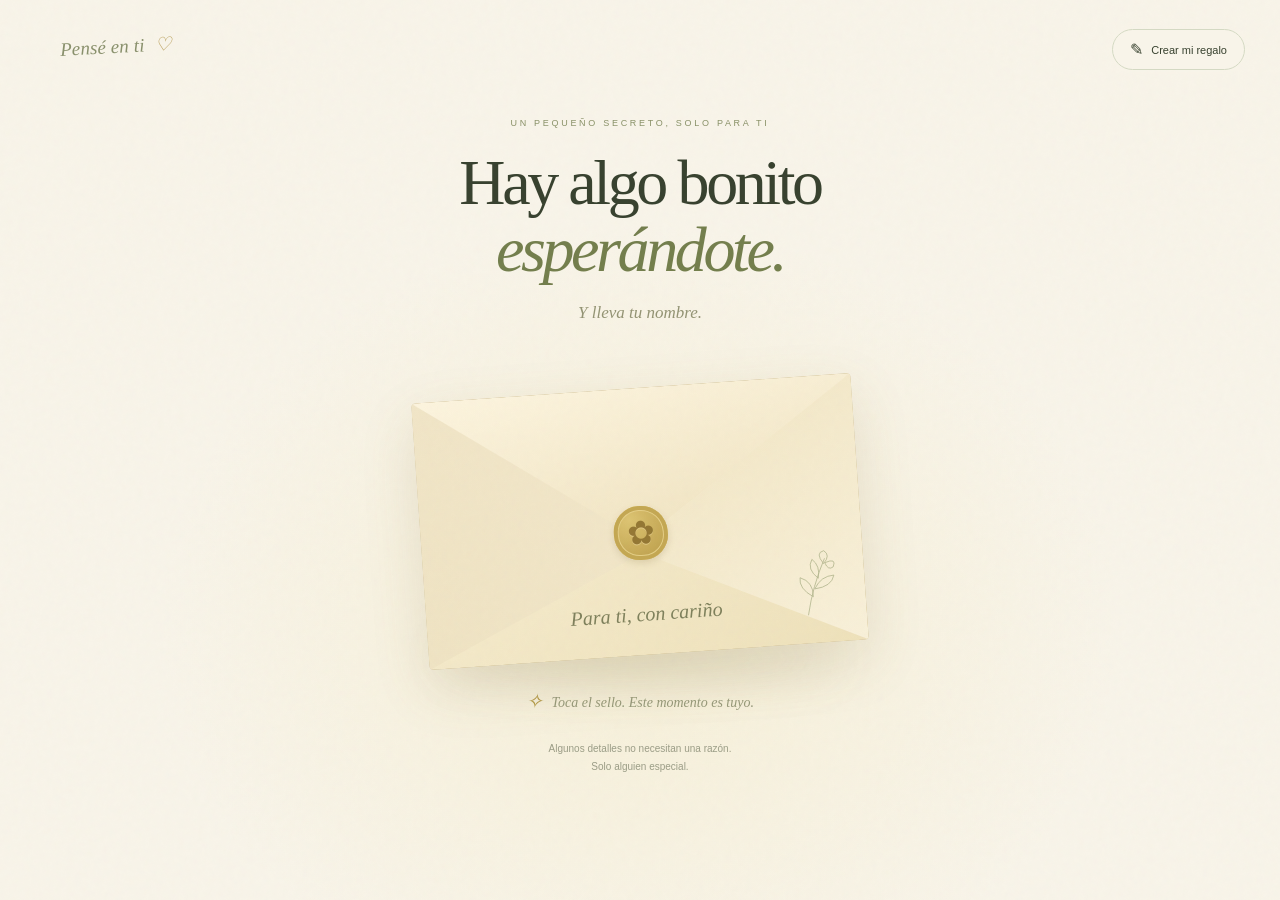
==== commit b10c6a1b: "Replace gift branding with a personal handwritten note" ====
--- a/index.html
+++ b/index.html
@@ -3,21 +3,21 @@
 <head>
 <meta charset="utf-8"><meta name="viewport" content="width=device-width,initial-scale=1"><meta name="theme-color" content="#f8f4e9">
 <meta name="description" content="Un ramo de flores amarillas que guarda palabras para ti.">
-<title>Un jardín solo para ti · florecer.</title>
+<title>Un jardín solo para ti</title>
 <style>:root{--paper:#f8f4e9;--ink:#37412e;--muted:#7c816a;--olive:#737e4c;--line:#dedfca;--gold:#d2ad4f;--serif:Georgia,'Times New Roman',serif}*{box-sizing:border-box}body{margin:0;color:var(--ink);background:var(--paper);font-family:'Segoe UI',Arial,sans-serif;-webkit-font-smoothing:antialiased;overflow-x:clip}button,input,textarea{font:inherit}button{cursor:pointer;color:inherit}button:focus-visible,canvas:focus-visible{outline:2px solid #a88324;outline-offset:6px}button{touch-action:manipulation}button:disabled{cursor:default}[hidden]{display:none!important}::selection{background:#f1d995}body::before{content:"";position:fixed;inset:0;opacity:.13;pointer-events:none;z-index:6;background-image:url("data:image/svg+xml,%3Csvg viewBox='0 0 180 180' xmlns='http://www.w3.org/2000/svg'%3E%3Cfilter id='n'%3E%3CfeTurbulence type='fractalNoise' baseFrequency='.72' numOctaves='3' stitchTiles='stitch'/%3E%3C/filter%3E%3Cpath fill='%23998e62' filter='url(%23n)' opacity='.2' d='M0 0h180v180H0z'/%3E%3C/svg%3E")}.brand-bar{height:92px;max-width:1400px;padding:0 60px;margin:auto;display:flex;justify-content:space-between;align-items:center;position:relative;z-index:8}.brand{font:29px var(--serif);letter-spacing:-1.1px}.brand>span{color:#c9a643;display:inline-block;font-size:30px;vertical-align:-3px;margin-right:5px}.brand-note{font-size:9px;color:#98997e;letter-spacing:2px}.eyebrow{font-size:9px;letter-spacing:2.7px;color:#899167;font-weight:500;margin:0 0 22px}h1{font:normal clamp(48px,5.7vw,77px)/1.04 var(--serif);letter-spacing:-3.4px;margin:0}h1 em{color:var(--olive);font-weight:400}button{transition:background .2s,transform .2s}.primary{border:1px solid #485739;border-radius:4px;background:#485739;color:#fffbed;padding:16px 24px;font-size:12px;display:inline-flex;align-items:center;justify-content:center;gap:28px;min-height:49px}.primary:hover{background:#5d6b45;transform:translateY(-2px)}.primary span{font-size:20px}.welcome{min-height:calc(100svh - 92px);text-align:center;padding:26px 24px 30px;display:flex;align-items:center;flex-direction:column;background:radial-gradient(ellipse at 50% 66%,#f2e5b050,transparent 53%)}.intro-copy{position:relative;z-index:2}.welcome h1{font-size:clamp(47px,5vw,67px)}.welcome-name{font:italic 17px var(--serif);color:#939373;margin:20px 0 0;overflow-wrap:anywhere}.envelope-scene{width:min(440px,84vw);height:292px;position:relative;perspective:1400px;margin-top:40px;flex:none}.envelope{border:0;padding:0;position:absolute;inset:25px 0 0;display:block;background:transparent;text-align:center;transform:rotate(-4deg);transition:transform .9s;isolation:isolate}.envelope:hover{transform:rotate(-2deg) translateY(-5px)}.envelope-back,.envelope-front,.envelope-fold-left,.envelope-fold-right,.envelope-flap{position:absolute;inset:0;border-radius:4px;display:block}.envelope-back{background:#d9c99f;border:1px solid #d5c59c;box-shadow:0 20px 55px #7d6e3626}.envelope-front{background:linear-gradient(145deg,#f8efd5,#eee1ba);clip-path:polygon(0 0,50% 53%,100% 0,100% 100%,0 100%);z-index:4}.envelope-fold-left{background:linear-gradient(45deg,#efe3c3,#f3e8cd);clip-path:polygon(0 0,55% 58%,0 100%);z-index:5}.envelope-fold-right{background:linear-gradient(145deg,#eee0b9,#f8f0d9);clip-path:polygon(100% 0,45% 58%,100% 100%);z-index:5}.envelope-flap{background:linear-gradient(170deg,#fcf4de,#e8d8ae);clip-path:polygon(0 0,100% 0,50% 57%);transform-origin:top;transition:transform 1s cubic-bezier(.4,0,.2,1),filter 1s;z-index:7;backface-visibility:visible;filter:drop-shadow(0 3px 1px #72653f24)}.wax-seal{position:absolute;left:calc(50% - 27px);top:calc(53% - 24px);width:54px;height:54px;border-radius:48% 50% 46% 48%;background:radial-gradient(circle at 30% 25%,#ddc472,#b89945);box-shadow:0 3px 7px #816f3c33,inset 0 0 0 4px #c4a752,inset 0 0 0 5px #e4ce85;display:grid;place-items:center;z-index:8;transition:opacity .35s,transform .6s}.wax-seal span{font-size:33px;color:#947733;text-shadow:0 1px #e0c883}.envelope-to{position:absolute;bottom:29px;left:30px;right:30px;font:italic 20px var(--serif);color:#7e805b;z-index:6;overflow-wrap:anywhere}.envelope-sprig{position:absolute;bottom:21px;right:24px;width:53px;transform:rotate(14deg);z-index:6;opacity:.55;pointer-events:none}.envelope-letter{position:absolute;top:12px;left:7%;width:86%;height:90%;background:#fffdf4;box-shadow:0 0 8px #66532f13;border:1px solid #e6debc;padding:28px 15px;display:flex;flex-direction:column;align-items:center;justify-content:center;z-index:2;transition:transform 1.1s .45s cubic-bezier(.3,.1,.2,1)}.letter-sprig{font-size:28px;color:#ccb457;margin-bottom:12px}.letter-teaser{font:italic 23px/1.3 var(--serif);color:#77834e}.letter-teaser-sign{font-size:10px;letter-spacing:.8px;color:#9c9a7d;margin-top:14px}.envelope-shadow{position:absolute;bottom:-20px;left:5%;width:90%;height:35px;background:#8b76452b;filter:blur(24px);border-radius:50%}.envelope-instruction{font:italic 14px var(--serif);color:#979a7a;margin-top:34px}.tiny-star{color:#b39842;font-size:20px;vertical-align:-1px;margin-right:5px}.welcome-foot{font-size:10px;line-height:1.8;color:#9b9d86;margin:27px 0 0}.envelope-scene.is-open .envelope{transform:rotate(0) translateY(24px);cursor:default}.envelope-scene.is-open .envelope-flap{transform:rotateX(180deg);filter:brightness(.97);z-index:1}.envelope-scene.is-open .wax-seal{opacity:0;transform:scale(1.4) rotate(25deg)}.envelope-scene.is-open .envelope-letter{transform:translateY(-125px)}.envelope-scene.is-open .envelope-to{opacity:.65}.reveal-button{margin-top:34px;animation:arrive .6s both}.welcome.leaving{animation:leave .7s both;pointer-events:none}.garden{max-width:1360px;padding:18px 60px 0;margin:auto;animation:arrive 1.2s both}.garden-heading{display:flex;align-items:flex-end;justify-content:space-between;gap:25px}.garden-heading h1{font-size:clamp(46px,4.4vw,64px)}.garden-heading .eyebrow{margin-bottom:17px}.garden-subtitle{font:italic 16px/1.7 var(--serif);color:#8e9376;max-width:250px;margin:0 35px 5px 0}.garden-layout{display:grid;grid-template-columns:1.2fr 1fr;align-items:center;gap:42px;margin-top:2px}.bouquet-panel{position:relative;min-width:0}.scene{position:relative;width:100%;height:590px;margin-top:-6px}.scene canvas{width:100%;height:100%;display:block;cursor:grab;touch-action:pan-y;position:relative;z-index:2}.scene canvas:active{cursor:grabbing}.scene-aura{position:absolute;inset:8% -10% 22%;background:radial-gradient(ellipse,#f1df9950,transparent 69%);pointer-events:none}.scene-spark{position:absolute;color:#c0ae66;pointer-events:none;font-size:23px}.spark-a{left:4%;top:28%}.spark-b{right:4%;top:65%;font-size:17px}.scene-controls{display:flex;justify-content:center;align-items:center;gap:14px;position:relative;z-index:3;margin-top:-24px}.scene-controls button{background:#f9f7ed;border:1px solid #dcdfcc;border-radius:50%;width:36px;height:36px;font:19px var(--serif)}.scene-controls button:hover{background:#eee8cf}.scene-controls span{font-size:10px;letter-spacing:.3px;color:#7b8566}.flower-picker{display:flex;justify-content:center;gap:8px;margin:22px 0 0;flex-wrap:wrap}.flower-choice{width:34px;height:34px;background:transparent;border:1px solid #d7daca;border-radius:50%;font:italic 13px var(--serif);position:relative}.flower-choice:hover,.flower-choice.selected{background:#e5d690;border-color:#bda24c;color:#4d5533;transform:translateY(-3px)}.flower-choice.found::after{content:"";position:absolute;bottom:-6px;left:calc(50% - 2px);width:4px;height:4px;background:#95a26b;border-radius:50%}.picker-caption{text-align:center;color:#92977d;font-size:10px;margin:17px 0 0;min-height:14px}.message-column{max-width:475px;padding-top:16px;position:relative}.message-card{background:#fffdf5;border:1px solid #e3dfc9;border-radius:2px;padding:37px 36px 27px;box-shadow:0 16px 45px #7b704b09;position:relative;transform:rotate(1deg);min-height:360px}.message-card::before{content:"";position:absolute;width:82px;height:23px;left:calc(50% - 41px);top:-12px;transform:rotate(-5deg);background:#e8dca48a}.message-card.changing{animation:card-in .5s}.card-corner{position:absolute;right:22px;top:21px;color:#c8b96b;font-size:23px}.card-category{font-size:8px;letter-spacing:1.8px;color:#9b9c79;margin:0 23px 22px 0}.message-card h2{font:normal 35px/1.15 var(--serif);letter-spacing:-1.2px;margin:0 0 24px;color:#657347;overflow-wrap:anywhere}.card-message{font:16px/1.85 var(--serif);color:#74785f;white-space:pre-wrap;overflow-wrap:anywhere;margin:0}.card-signature{font:italic 21px var(--serif);color:#89935d;margin:23px 0 0;overflow-wrap:anywhere}.card-bottom{display:flex;align-items:center;gap:11px;border-top:1px solid #e8e6d5;padding-top:17px;margin-top:24px;font-size:9px;letter-spacing:.3px;color:#999c81}.mini-flower{font-size:24px;color:#c4a952}.letter-link{border:0;border-bottom:1px solid #c4c9b0;background:transparent;color:#859071;padding:5px 0;font-size:10px;margin-top:22px}.completion{display:flex;gap:14px;align-items:center;margin-top:23px;color:#8c956d;animation:arrive .6s}.completion>span{font:36px var(--serif);color:#c4ac65}.completion p{font:italic 16px/1.5 var(--serif);margin:0}.completion strong{font-weight:400}.garden-footer{margin-top:40px;border-top:1px solid var(--line);padding:24px 0;display:flex;justify-content:space-between;gap:18px;font-size:10px;color:#92977c}.garden-footer button{padding:0;border:0;background:transparent;font-size:10px;color:#808c69}.scene-fallback{position:absolute;inset:0;display:flex;align-items:center;justify-content:center;flex-direction:column;text-align:center;color:#859066;gap:20px;font:italic 19px/1.6 var(--serif)}.scene-fallback>span{font-size:65px;letter-spacing:-15px}.petal-layer{position:fixed;inset:0;pointer-events:none;z-index:20;overflow:hidden}.falling-petal{position:absolute;left:var(--x);top:-30px;width:var(--s);height:calc(var(--s)*1.7);background:var(--color);border-radius:65% 15% 60% 20%;animation:fall var(--t) var(--delay) linear both}.no-js{background:#efe0a5;padding:20px;text-align:center}
 @keyframes arrive{from{opacity:0;transform:translateY(18px)}to{opacity:1;transform:translateY(0)}}@keyframes leave{to{opacity:0;transform:translateY(-25px)}}@keyframes card-in{from{opacity:.4;transform:rotate(-1deg) translateY(8px)}to{opacity:1;transform:rotate(1deg)}}@keyframes fall{0%{opacity:0;transform:translate(0,-30px) rotate(0)}10%{opacity:.8}90%{opacity:.7}100%{opacity:0;transform:translate(var(--dx),110vh) rotate(630deg)}}
 @media(min-width:1500px){.garden{padding-top:36px}.scene{height:660px}.welcome{padding-top:55px}.envelope-scene{margin-top:55px}}
 @media(max-width:1000px){.brand-bar{padding:0 32px}.garden{padding:20px 32px 0}.garden-layout{gap:20px;grid-template-columns:1.1fr 1fr}.message-card{padding:31px 25px 24px}.scene{height:540px}.garden-subtitle{margin-right:0}.message-card h2{font-size:31px}.scene-controls{gap:8px}.scene-controls span{font-size:9px}}
 @media(max-width:760px){.brand-bar{height:78px;padding:0 24px}.brand{font-size:26px}.brand-note{font-size:7px;letter-spacing:1.5px;max-width:100px;text-align:right;line-height:1.8}.welcome{padding:31px 20px 26px;min-height:calc(100svh - 78px)}.welcome h1{font-size:53px;letter-spacing:-2.7px}.welcome .eyebrow{font-size:8px;letter-spacing:1.7px}.welcome-name{font-size:16px}.envelope-scene{margin-top:44px;height:240px;width:min(380px,86vw)}.envelope-letter{padding:15px 12px}.letter-teaser{font-size:21px}.envelope-to{font-size:17px;bottom:24px}.envelope-sprig{width:42px;right:16px}.envelope-scene.is-open .envelope-letter{transform:translateY(-105px)}.welcome-foot{font-size:9px}.envelope-instruction{font-size:12px}.garden{padding:16px 21px 0}.garden-heading{display:block;text-align:center}.garden-heading h1{font-size:49px;letter-spacing:-2.5px}.garden-heading .eyebrow{font-size:8px;letter-spacing:2px;margin-bottom:16px}.garden-subtitle{font-size:13px;line-height:1.7;max-width:none;margin:17px 0 0}.garden-layout{display:flex;flex-direction:column;gap:31px}.bouquet-panel{width:100%;max-width:560px}.scene{height:500px;margin-top:-7px}.scene-controls{margin-top:-25px;gap:10px}.scene-controls span{font-size:9px}.scene-controls button{width:34px;height:34px}.flower-picker{gap:7px;margin-top:18px}.flower-choice{width:32px;height:32px}.picker-caption{font-size:9px}.message-column{padding-top:0;width:100%;max-width:500px}.message-card{min-height:0;padding:33px 27px 25px}.message-card h2{font-size:32px}.card-message{font-size:16px;line-height:1.8}.card-category{font-size:8px}.letter-link{font-size:11px}.garden-footer{margin-top:35px;flex-direction:column;align-items:center;font-size:9px;line-height:1.7;text-align:center;gap:14px}.garden-footer button{font-size:10px}.envelope-scene{flex-shrink:0}}
 @media(max-width:380px){.welcome h1{font-size:45px}.envelope-scene{height:215px}.envelope-to{font-size:15px}.letter-teaser{font-size:18px}.scene{height:440px}.scene-controls{gap:6px}.scene-controls span{font-size:8px}.flower-picker{gap:5px}.flower-choice{width:29px;height:29px}.message-card{padding:31px 23px 24px}.brand-note{max-width:85px}}
-.eyebrow{overflow-wrap:anywhere}.brand-bar,.garden,.welcome{overflow-x:clip}.welcome-name{transition:opacity .35s}.welcome:has(.envelope-scene.is-open) .welcome-name{opacity:0}
-@media(max-width:760px){.garden-heading h1{font-size:clamp(34px,9.5vw,49px)}.welcome h1{font-size:clamp(44px,12vw,53px)}}
+.personal-note{font:italic 19px 'Segoe Print','Bradley Hand',Georgia,serif;color:#89906c;display:inline-block;transform:rotate(-3deg);letter-spacing:.1px}.personal-note span{color:#b59b55;margin-left:5px}.eyebrow{overflow-wrap:anywhere}.brand-bar,.garden,.welcome{overflow-x:clip}.welcome-name{transition:opacity .35s}.welcome:has(.envelope-scene.is-open) .welcome-name{opacity:0}
+@media(max-width:760px){.personal-note{font-size:16px}.garden-heading h1{font-size:clamp(34px,9.5vw,49px)}.welcome h1{font-size:clamp(44px,12vw,53px)}}
 @media(prefers-reduced-motion:reduce){*,*::before,*::after{animation-duration:.01ms!important;animation-delay:0ms!important;transition-duration:.01ms!important;transition-delay:0ms!important;scroll-behavior:auto!important}.falling-petal{display:none}}
 </style>
 </head>
 <body>
 <noscript><p class="no-js">Este regalo necesita JavaScript para abrir su carta y sus flores. Ábrelo en tu navegador.</p></noscript>
-<header class="brand-bar"><span class="brand"><span aria-hidden="true">✳</span> florecer.</span><span class="brand-note">HECHO PARA HACERTE SONREÍR</span></header>
+<header class="brand-bar"><span class="personal-note">Pensé en ti <span aria-hidden="true">♡</span></span></header>
 <main>
   <section id="welcome" class="welcome" aria-labelledby="welcomeTitle">
     <div class="intro-copy"><p class="eyebrow">UN PEQUEÑO SECRETO, SOLO PARA TI</p><h1 id="welcomeTitle">Hay algo bonito<br><em>esperándote.</em></h1><p id="welcomeName" class="welcome-name">Y lleva tu nombre.</p></div>
@@ -97,7 +97,7 @@
   const icons=['✺','❀','♧','❀','✺','♧','❀','✿'];
   let opened=false,selected=-1,sceneReady=false,sceneActive=false,model=null,raf=0;
   const found=new Set();
-  document.title=`${config.name?'Flores para '+config.name:'Un jardín solo para ti'} · florecer.`;
+  document.title=config.name?'Flores para '+config.name:'Un jardín solo para ti';
   $('welcomeName').textContent=config.name?`Para ${config.name}, con todo mi cariño.`:'Y lleva tu nombre.';
   $('envelopeTo').textContent=config.name?`Para ${config.name}`:'Para ti, con cariño';
   $('gardenFor').textContent=config.name?`ESTE JARDÍN ES PARA TI, ${config.name}`:'UN JARDÍN SOLO PARA TI';
@@ -214,7 +214,7 @@
 </script>
 <style data-editor="true">.workshop-button{position:fixed;right:35px;top:29px;z-index:25;background:#f8f4e9;border:1px solid #d4d9c3;border-radius:24px;padding:10px 17px;font-size:11px;box-shadow:0 2px 8px #f8f4e9;display:flex;gap:8px;align-items:center}.workshop-button span{font-size:16px}.brand-note{visibility:hidden}.workshop{padding:0;width:min(650px,calc(100% - 28px));max-height:92svh;background:#f8f4e9;color:#37412e;border:1px solid #d7dcc7;border-radius:10px;box-shadow:0 30px 100px #26322038}.workshop::backdrop,.preview-dialog::backdrop{background:#26321f80;backdrop-filter:blur(7px)}.workshop-top{padding:31px 34px 0;position:relative}.workshop-top>.eyebrow{font-size:8px;margin-bottom:17px}.workshop-top>button{position:absolute;right:18px;top:18px;border:0;background:transparent;font-size:27px;width:32px;height:32px}.workshop h2{font:normal 36px/1.1 Georgia,serif;letter-spacing:-1.3px;margin:0}.workshop h2 em{color:#7d8956;font-weight:400}.workshop-top>p:last-child{font-size:12px;color:#848b71;line-height:1.7;max-width:440px;margin:17px 0 21px}.workshop form{padding:0 34px 25px}.workshop label{display:block;font-size:11px;color:#6c7758;margin:13px 0}.workshop input,.workshop textarea{display:block;width:100%;background:#fffdf6;border:1px solid #d7ddc9;border-radius:4px;margin-top:8px;padding:10px 11px;font:13px/1.6 'Segoe UI',Arial,sans-serif;color:#556046;outline:none}.workshop input:focus,.workshop textarea:focus{border-color:#91a16d;box-shadow:0 0 0 3px #98aa6620}.workshop textarea{resize:vertical}.editor-row{display:grid;grid-template-columns:1fr 1fr;gap:15px}.note-heading{margin:24px 0 15px}.note-heading h3{font:normal 23px Georgia,serif;letter-spacing:-.5px;margin:0 0 8px}.note-heading p{font-size:11px;color:#879171;margin:0}.note-field{border-top:1px solid #dcdfce}.note-field:last-child{border-bottom:1px solid #dcdfce}.note-field summary{cursor:pointer;list-style:none;padding:13px 2px;display:flex;gap:14px;align-items:center;font-size:12px;color:#74805c}.note-field summary::-webkit-details-marker{display:none}.note-field summary>span{color:#baa45b;font:italic 15px Georgia,serif}.note-field summary i{margin-left:auto;font-style:normal;font-size:17px}.note-field[open] summary i{transform:rotate(45deg)}.note-field>div{padding:0 6px 8px}.editor-tip{font-size:10px;color:#959b82;line-height:1.8;margin:18px 0}.editor-actions{display:flex;gap:10px;justify-content:flex-end;margin:23px 0 8px}.secondary-button{background:transparent;border:1px solid #b8c3a1;border-radius:4px;padding:12px 17px;font-size:12px}.editor-status{font-size:11px;color:#7c8b59;line-height:1.7;min-height:15px;margin-bottom:0}.download-result{border:1px solid #d0d7b9;background:#efefdf;border-radius:6px;padding:18px;margin-top:21px;display:flex;align-items:flex-start;flex-direction:column;gap:13px}.download-result>span{font:21px Georgia,serif;color:#687548}.download-result a{text-decoration:none;font-size:11px;gap:10px;min-height:44px;padding:12px 17px}.download-result p{font-size:10px;color:#858e71;line-height:1.7;margin:0}.preview-dialog{padding:0;border:1px solid #d7dcc7;border-radius:9px;width:min(1400px,96vw);height:94svh;max-height:94svh;max-width:96vw;overflow:hidden;background:#f8f4e9}.preview-bar{height:47px;display:flex;align-items:center;justify-content:space-between;padding:0 19px;background:#e9ebdc;gap:12px}.preview-bar>span{font-size:8px;color:#7e8b60;letter-spacing:1.7px}.preview-bar button{border:0;background:transparent;font-size:11px;color:#67764d}.preview-dialog iframe{width:100%;height:calc(100% - 47px);border:0;display:block}@media(max-width:600px){.workshop-button{top:23px;right:20px;padding:8px 11px;font-size:10px}.workshop-top{padding:27px 23px 0}.workshop form{padding:0 23px 23px}.workshop h2{font-size:31px}.editor-row{grid-template-columns:1fr;gap:0}.editor-actions{justify-content:stretch}.editor-actions>*{flex:1;padding:12px 10px;font-size:11px}.preview-bar{padding:0 11px}.preview-bar>span{font-size:7px;letter-spacing:.6px}.preview-bar button{font-size:10px}}
 </style>
-<script type="application/json" id="giftTemplate" data-editor="true">"\u003c!DOCTYPE html\u003e\n\u003chtml lang=\"es\"\u003e\n\u003chead\u003e\n\u003cmeta charset=\"utf-8\"\u003e\u003cmeta name=\"viewport\" content=\"width=device-width,initial-scale=1\"\u003e\u003cmeta name=\"theme-color\" content=\"#f8f4e9\"\u003e\n\u003cmeta name=\"description\" content=\"Un ramo de flores amarillas que guarda palabras para ti.\"\u003e\n\u003ctitle\u003eUn jardín solo para ti · florecer.\u003c/title\u003e\n\u003cstyle\u003e:root{--paper:#f8f4e9;--ink:#37412e;--muted:#7c816a;--olive:#737e4c;--line:#dedfca;--gold:#d2ad4f;--serif:Georgia,'Times New Roman',serif}*{box-sizing:border-box}body{margin:0;color:var(--ink);background:var(--paper);font-family:'Segoe UI',Arial,sans-serif;-webkit-font-smoothing:antialiased;overflow-x:clip}button,input,textarea{font:inherit}button{cursor:pointer;color:inherit}button:focus-visible,canvas:focus-visible{outline:2px solid #a88324;outline-offset:6px}button{touch-action:manipulation}button:disabled{cursor:default}[hidden]{display:none!important}::selection{background:#f1d995}body::before{content:\"\";position:fixed;inset:0;opacity:.13;pointer-events:none;z-index:6;background-image:url(\"data:image/svg+xml,%3Csvg viewBox='0 0 180 180' xmlns='http://www.w3.org/2000/svg'%3E%3Cfilter id='n'%3E%3CfeTurbulence type='fractalNoise' baseFrequency='.72' numOctaves='3' stitchTiles='stitch'/%3E%3C/filter%3E%3Cpath fill='%23998e62' filter='url(%23n)' opacity='.2' d='M0 0h180v180H0z'/%3E%3C/svg%3E\")}.brand-bar{height:92px;max-width:1400px;padding:0 60px;margin:auto;display:flex;justify-content:space-between;align-items:center;position:relative;z-index:8}.brand{font:29px var(--serif);letter-spacing:-1.1px}.brand\u003espan{color:#c9a643;display:inline-block;font-size:30px;vertical-align:-3px;margin-right:5px}.brand-note{font-size:9px;color:#98997e;letter